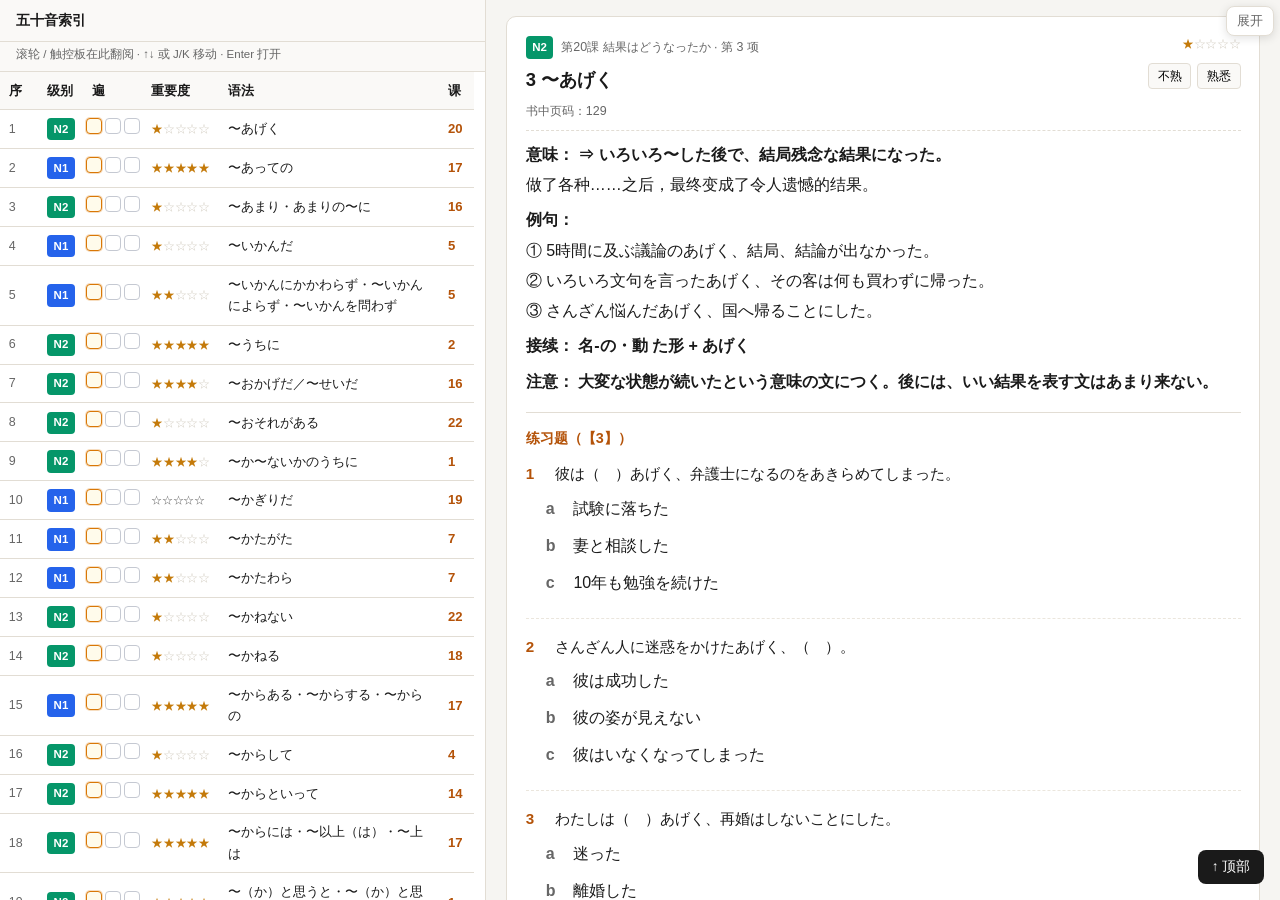
==== index.html @ f6ab20df "add sync" ====
<!DOCTYPE html>
<html lang="zh-CN">
<head>
<meta charset="utf-8">
<meta name="viewport" content="width=device-width, initial-scale=1">
<title>新完全掌握 N1/N2 语法复习</title>
<style>
:root {
  --bg: #f6f5f2; --card: #fff; --text: #1a1a1a; --muted: #666;
  --border: #e2ddd4; --n1: #2563eb; --n2: #059669; --accent: #b45309;
}
* { box-sizing: border-box; }
html, body {
  height: 100%;
  margin: 0;
  overflow: hidden;
}
body {
  display: flex;
  flex-direction: column;
  font-family: "Hiragino Sans", "Yu Gothic UI", "PingFang SC", sans-serif;
  background: var(--bg); color: var(--text); line-height: 1.65;
}
.toolbar {
  position: relative;
  flex-shrink: 0;
  z-index: 100;
  background: rgba(246,245,242,.95); backdrop-filter: blur(8px);
  border-bottom: 1px solid var(--border);
  padding: .75rem 1rem;
}
body.toolbar-collapsed .toolbar {
  padding: 0;
  border-bottom: none;
  background: transparent;
  backdrop-filter: none;
  min-height: 0;
}
body.toolbar-collapsed .toolbar-body { display: none !important; }
body.toolbar-collapsed .toolbar-toggle {
  position: fixed;
  top: max(.35rem, env(safe-area-inset-top, 0px));
  right: max(.35rem, env(safe-area-inset-right, 0px));
  z-index: 120;
  padding: .4rem .65rem;
  font-size: .8rem;
  background: var(--card);
  box-shadow: 0 2px 10px rgba(0,0,0,.12);
  border-radius: 8px;
}
body.toolbar-expanded .toolbar {
  padding: .5rem .75rem .45rem;
}
body.toolbar-expanded .toolbar-body { display: block; }
.toolbar-toggle {
  flex-shrink: 0;
  padding: .28rem .55rem;
  border: 1px solid var(--border);
  border-radius: 6px;
  background: var(--card);
  color: var(--muted);
  cursor: pointer;
  font-size: .78rem;
  line-height: 1.2;
}
body.toolbar-expanded .toolbar-toggle {
  position: absolute;
  top: .45rem;
  right: max(.6rem, env(safe-area-inset-right, 0px));
  z-index: 2;
}
body.toolbar-expanded .toolbar-body { padding-right: 3rem; }
.toolbar-toggle:hover { color: var(--text); border-color: #c5c9d2; }
.toolbar-row {
  display: flex;
  flex-wrap: wrap;
  align-items: center;
  gap: .4rem .55rem;
}
.toolbar-row + .toolbar-row {
  margin-top: .4rem;
  padding-top: .4rem;
  border-top: 1px solid var(--border);
}
.toolbar-row-head {
  justify-content: space-between;
  border-top: none !important;
  margin-top: 0 !important;
  padding-top: 0 !important;
}
.toolbar-title {
  margin: 0;
  font-size: 1rem;
  font-weight: 700;
  display: flex;
  align-items: baseline;
  gap: .5rem;
  flex-wrap: wrap;
  min-width: 0;
}
.toolbar-title .title-sub {
  font-size: .75rem;
  font-weight: 500;
  color: var(--muted);
}
.toolbar-group {
  display: inline-flex;
  flex-wrap: wrap;
  align-items: center;
  gap: .35rem;
}
.toolbar-group-label {
  font-size: .72rem;
  color: var(--muted);
  white-space: nowrap;
  margin-right: .1rem;
}
.toolbar-group-search {
  flex: 1 1 12rem;
  min-width: 10rem;
  max-width: 100%;
}
.toolbar-group-search #q {
  width: 100%;
  padding: .38rem .55rem;
  border: 1px solid var(--border);
  border-radius: 6px;
  font-size: .88rem;
}
.btn-segment {
  display: inline-flex;
  border: 1px solid var(--border);
  border-radius: 6px;
  overflow: hidden;
  background: var(--card);
}
.btn-segment .filter-btn {
  border: none;
  border-radius: 0;
  border-right: 1px solid var(--border);
  margin: 0;
  padding: .32rem .55rem;
  font-size: .8rem;
}
.btn-segment .filter-btn:last-child { border-right: none; }
.toolbar-group-review {
  margin-left: auto;
}
.btn-segment .review-filter-btn[data-review-filter="hard"].active {
  background: #dc2626;
  color: #fff;
  border-color: #b91c1c;
}
.btn-segment .review-filter-btn[data-review-filter="good"].active {
  background: #16a34a;
  color: #fff;
  border-color: #15803d;
}
.btn-segment .review-filter-btn[data-review-filter="new"].active {
  background: #78716c;
  color: #fff;
  border-color: #57534e;
}
.filter-btn {
  padding: .32rem .55rem; border: 1px solid var(--border); border-radius: 6px;
  background: var(--card); cursor: pointer; font-size: .8rem;
}
.filter-btn.active { background: var(--text); color: #fff; border-color: var(--text); }
#btn-review {
  background: var(--accent); color: #fff; border-color: var(--accent);
}
.lesson-select {
  padding: .32rem .45rem; border: 1px solid var(--border); border-radius: 6px;
  background: var(--card); font-size: .8rem; max-width: min(280px, 100%);
}
#lesson-heading {
  display: flex; align-items: center; gap: .5rem; flex-wrap: wrap;
  margin: 0 0 1rem; padding: .65rem 1rem;
  background: linear-gradient(135deg, #faf9f7 0%, #f0ede6 100%);
  border: 1px solid var(--border); border-radius: 10px;
  font-size: 1.05rem; font-weight: 700; line-height: 1.4;
}
#lesson-heading[hidden] { display: none !important; }
.layout {
  flex: 1;
  min-height: 0;
  display: grid; grid-template-columns: minmax(280px, 38%) 1fr;
  gap: 0; max-width: 1400px; width: 100%; margin: 0 auto;
}
/* 平板 / 手机：全屏 flex，布局随横竖屏切换 */
@media (max-width: 1100px), (hover: none) and (pointer: coarse) {
  html, body { height: 100%; overflow: hidden; }
  body { display: flex; flex-direction: column; }
  .toolbar-row-head { flex-direction: column; align-items: stretch; }
  .toolbar-group-review { margin-left: 0; width: 100%; }
  .sync-toolbar { align-items: flex-start; max-width: 100%; }
  .sync-toolbar-row { justify-content: flex-start; flex-wrap: wrap; }
  .sync-status { text-align: left; max-width: 100%; }
  .layout { flex: 1; min-height: 0; max-width: none; }
  .toolbar-group-search { flex: 1 1 100%; min-width: 0; }
  .toolbar-row:not(.toolbar-row-head) { align-items: stretch; }
  .toolbar-group-review { justify-content: flex-start; }
  .lesson-select { max-width: 100%; }
}
/* 竖屏：索引在上、正文在下 */
@media (max-width: 1100px) and (orientation: portrait),
       (hover: none) and (pointer: coarse) and (orientation: portrait) {
  .layout {
    display: grid;
    grid-template-columns: 1fr;
    grid-template-rows: auto 1fr;
  }
  .index-panel {
    max-height: min(42vh, 380px);
    height: auto;
    border-right: none;
    border-bottom: 1px solid var(--border);
  }
  .index-scroll { max-height: min(36vh, 320px); }
  .content-panel {
    min-height: 0;
    overflow-y: auto;
    padding: .75rem .85rem 2rem;
  }
}
/* 横屏：索引在左、正文在右 */
@media (max-width: 1100px) and (orientation: landscape),
       (hover: none) and (pointer: coarse) and (orientation: landscape) {
  .layout {
    display: grid;
    grid-template-columns: minmax(200px, 36%) 1fr;
    grid-template-rows: 1fr;
  }
  .index-panel {
    max-height: none;
    height: 100%;
    border-right: 1px solid var(--border);
    border-bottom: none;
  }
  .index-scroll {
    flex: 1;
    min-height: 0;
    max-height: none;
  }
  .content-panel {
    min-height: 0;
    height: 100%;
    overflow-y: auto;
    padding: .75rem 1rem 2rem;
  }
}
.index-panel {
  display: flex;
  flex-direction: column;
  border-right: 1px solid var(--border); background: var(--card);
  min-height: 0;
  height: 100%;
  overflow: hidden;
}
.index-panel h2 {
  flex-shrink: 0;
  margin: 0; padding: .55rem 1rem; font-size: .88rem;
  border-bottom: 1px solid var(--border); background: #faf9f7;
}
.index-panel .index-hint {
  flex-shrink: 0;
  margin: 0; padding: 0.2rem 1rem 0.45rem;
  font-size: 0.72rem; color: var(--muted);
  border-bottom: 1px solid var(--border); background: #faf9f7;
}
.index-scroll {
  flex: 1;
  min-height: 0;
  overflow-x: hidden;
  overflow-y: auto;
  overscroll-behavior: contain;
  -webkit-overflow-scrolling: touch;
  scrollbar-gutter: stable;
  overflow-anchor: none;
  outline: none;
}
#idx tbody { overflow-anchor: none; }
.index-scroll:focus-visible {
  box-shadow: inset 0 0 0 2px rgba(180, 83, 9, 0.35);
}
.index-scroll::-webkit-scrollbar { width: 11px; }
.index-scroll::-webkit-scrollbar-track { background: #f0ede6; }
.index-scroll::-webkit-scrollbar-thumb {
  background: #b8b0a4; border-radius: 6px; border: 2px solid #f0ede6;
}
.index-scroll::-webkit-scrollbar-thumb:hover { background: #9a9288; }
#idx { width: 100%; border-collapse: collapse; font-size: .82rem; }
#idx th, #idx td {
  padding: .48rem .55rem; border-bottom: 1px solid var(--border);
  text-align: left; vertical-align: middle;
}
#idx th {
  background: #faf9f7; position: sticky; top: 0; z-index: 1;
  box-shadow: 0 1px 0 var(--border);
}
#idx tbody tr { scroll-margin-block: 6px; }
.idx-num {
  width: 2rem; text-align: right; white-space: nowrap;
  color: var(--muted); font-variant-numeric: tabular-nums; font-size: .78rem;
}
.idx-lvl, .idx-lesson { white-space: nowrap; text-align: center; }
.idx-lvl { width: 2.5rem; }
.idx-lesson { width: 2.2rem; padding-left: .2rem; padding-right: .2rem; }
.idx-lesson a.go { font-weight: 600; }
.idx-pat { word-break: break-all; }
.stars-col { white-space: nowrap; }
.stars { font-size: .72rem; letter-spacing: -.02em; color: #c47a0a; }
.stars .dim { color: #d4cfc4; }
.stars.na, .stars.none { color: var(--muted); font-size: .7rem; }
.grammar-card header .importance {
  float: right; margin-left: .5rem; font-size: .85rem;
}
.grammar-card header::after {
  content: ""; display: table; clear: both;
}
tr { cursor: pointer; }
tr:hover { background: #f0ede6; }
tr.active { background: #e8f0fe; }
tr.hidden { display: none; }
.badge {
  display: inline-block; padding: .1rem .4rem; border-radius: 4px;
  font-size: .72rem; font-weight: 600; color: #fff;
}
.badge.n1 { background: var(--n1); }
.badge.n2 { background: var(--n2); }
a.go { color: var(--accent); text-decoration: none; font-weight: 500; }
a.go:hover { text-decoration: underline; }
.content-panel {
  min-height: 0;
  height: 100%;
  overflow-x: hidden;
  overflow-y: auto;
  overscroll-behavior: contain;
  -webkit-overflow-scrolling: touch;
  scroll-behavior: auto;
  padding: 1rem 1.25rem 3rem;
}
.grammar-card {
  background: var(--card); border: 1px solid var(--border); border-radius: 10px;
  padding: 1rem 1.15rem; margin-bottom: 1.25rem; scroll-margin-top: 1rem;
}
.grammar-card.is-current {
  box-shadow: 0 0 0 2px rgba(180, 83, 9, 0.4);
  border-color: #d4a574;
}
.grammar-card:target { box-shadow: none; }
.grammar-card header {
  margin-bottom: .75rem; padding-bottom: .5rem; border-bottom: 1px dashed var(--border);
}
.grammar-card h2 { margin: .35rem 0 0; font-size: 1.15rem; }
.grammar-card .lesson { font-size: .78rem; color: var(--muted); margin-left: .5rem; }
.grammar-card .book-pages {
  margin: .35rem 0 0; font-size: .78rem; color: var(--muted); clear: both;
}
.grammar-card .body p { margin: .35rem 0; line-height: 1.55; }
.grammar-card .body .field-label {
  margin: .65rem 0 .25rem; font-weight: 600; color: var(--text);
}
.grammar-card .example { margin: .25rem 0 .25rem .5rem; line-height: 1.55; }
.grammar-card .exercises {
  margin-top: 1.1rem; padding-top: .85rem; border-top: 1px solid var(--border);
}
.grammar-card .exercises h3 {
  margin: 0 0 .75rem; font-size: .9rem; color: var(--accent);
}
.grammar-card .exercise-item {
  margin-bottom: 1rem; padding-bottom: .85rem;
  border-bottom: 1px dashed #ebe6dd;
}
.grammar-card .exercise-item:last-child {
  margin-bottom: 0; padding-bottom: 0; border-bottom: none;
}
.grammar-card .exercise-q {
  margin: 0 0 .45rem; line-height: 1.6; font-size: .95rem;
}
.grammar-card .q-num {
  display: inline-block; min-width: 1.4rem; margin-right: .15rem;
  font-weight: 700; color: var(--accent);
}
.grammar-card .options {
  margin: 0; padding: 0 0 0 1.1rem; list-style: none;
}
.grammar-card .options li {
  margin: .35rem 0; padding: .2rem 0 .2rem .15rem; line-height: 1.55;
}
.grammar-card .opt {
  display: inline-block; min-width: 1.1rem; margin-right: .35rem;
  font-weight: 600; color: var(--muted);
}
.muted { color: var(--muted); }
#top-btn {
  position: fixed; right: 1rem; bottom: 1rem; padding: .5rem .85rem;
  border: none; border-radius: 8px; background: var(--text); color: #fff;
  cursor: pointer; font-size: .85rem;
}
/* Anki-style review — embedded by 语法复习/build_grammar_review_html.py */
.pass-col {
  white-space: nowrap;
  width: 3.4rem;
  text-align: center;
  vertical-align: middle;
  padding: 0.2rem 0.15rem !important;
}
.idx-pass-row {
  display: inline-flex;
  align-items: center;
  justify-content: center;
  gap: 3px;
}
.pass-chip {
  display: inline-flex;
  align-items: center;
  justify-content: center;
  width: 16px;
  height: 16px;
  border-radius: 4px;
  box-sizing: border-box;
  flex-shrink: 0;
  line-height: 1;
}
.pass-chip-icon {
  font-size: 11px;
  font-weight: 800;
  line-height: 1;
  font-family: system-ui, -apple-system, sans-serif;
}
.pass-chip.st-new {
  background: #fff;
  border: 1.5px solid #c5c9d2;
}
.pass-chip.st-new.current {
  border-color: #d97706;
  background: #fffbeb;
  box-shadow: 0 0 0 1px rgba(217, 119, 6, 0.25);
}
.pass-chip.st-good {
  background: #16a34a;
  border: 1.5px solid #15803d;
  color: #fff;
}
.pass-chip.st-good.current {
  box-shadow: 0 0 0 2px #fff, 0 0 0 3px #16a34a;
}
.pass-chip.st-hard {
  background: #dc2626;
  border: 1.5px solid #b91c1c;
  color: #fff;
}
.pass-chip.st-hard.current {
  box-shadow: 0 0 0 2px #fff, 0 0 0 3px #dc2626;
}
.pass-chip.st-good .pass-chip-icon { transform: translateY(0.5px); }
.pass-chip.st-hard .pass-chip-icon { font-size: 12px; transform: translateY(-0.5px); }
.rv-clear-card {
  font-size: 0.82rem;
  color: var(--muted);
}
.rv-clear-card:hover { color: #b45309; }
.pass-toolbar {
  display: flex;
  flex-wrap: wrap;
  align-items: center;
  gap: 0.4rem 0.5rem;
  width: 100%;
  margin: 0;
  padding: 0;
  border: none;
  font-size: 0.8rem;
}
.pass-btn {
  padding: 0.32rem 0.55rem;
  border: none;
  border-radius: 0;
  background: var(--card);
  cursor: pointer;
  font-size: 0.8rem;
  min-width: 2.4rem;
}
.btn-segment .pass-btn {
  border-right: 1px solid var(--border);
}
.btn-segment .pass-btn:last-child {
  border-right: none;
}
.pass-btn.active {
  background: var(--accent);
  color: #fff;
}
.btn-segment .pass-btn.active {
  border-color: var(--accent);
}
.pass-progress {
  display: inline-flex;
  flex-wrap: wrap;
  align-items: center;
  gap: 0.65rem;
  color: var(--muted);
  font-size: 0.78rem;
}
.pass-summary-item b,
.pass-summary-all b { color: var(--text); font-weight: 600; }
.pass-summary-item.current { color: var(--accent); font-weight: 600; }
.pass-incomplete-toggle {
  display: inline-flex;
  align-items: center;
  gap: 0.3rem;
  cursor: pointer;
  user-select: none;
  white-space: nowrap;
}
.pass-clear-btn {
  padding: 0.28rem 0.55rem;
  border: 1px solid var(--border);
  border-radius: 6px;
  background: var(--card);
  cursor: pointer;
  font-size: 0.78rem;
  color: var(--muted);
  white-space: nowrap;
}
.pass-clear-btn:hover {
  color: #b45309;
  border-color: #d6d3d1;
}
.sync-toolbar {
  display: flex;
  flex-direction: column;
  align-items: flex-end;
  gap: 0.1rem;
  flex-shrink: 0;
  max-width: min(20rem, 55vw);
  margin: 0;
  padding: 0;
  border: none;
  font-size: 0.8rem;
}
.sync-toolbar[hidden] { display: none !important; }
.sync-toolbar-row {
  display: flex;
  flex-wrap: nowrap;
  align-items: center;
  justify-content: flex-end;
  gap: 0.35rem;
}
.sync-toolbar-label { color: var(--muted); white-space: nowrap; font-size: 0.78rem; }
.sync-input {
  padding: 0.32rem 0.5rem;
  border: 1px solid var(--border);
  border-radius: 6px;
  font-size: 0.82rem;
  width: 8.5rem;
  min-width: 0;
  flex: 0 1 auto;
}
#sync-now { white-space: nowrap; padding: 0.32rem 0.55rem; font-size: 0.82rem; flex-shrink: 0; }
.sync-status {
  display: block;
  width: 100%;
  max-width: 22rem;
  color: var(--muted);
  font-size: 0.7rem;
  line-height: 1.2;
  text-align: right;
  white-space: nowrap;
  overflow: hidden;
  text-overflow: ellipsis;
}
@media (max-width: 900px) {
  .sync-toolbar {
    align-items: flex-start;
    max-width: 100%;
  }
  .sync-toolbar-row { justify-content: flex-start; }
  .sync-status { text-align: left; max-width: 100%; }
}
.sync-status.err { color: #b91c1c; }
.meta-hint {
  cursor: help;
  border-bottom: 1px dotted var(--muted);
}
.review-stats {
  font-size: 0.78rem;
  color: var(--muted);
  margin-right: 0.5rem;
}
.review-stats b { color: var(--text); font-weight: 600; }
#btn-review:hover { filter: brightness(1.05); }
.review-shuffle-toggle {
  display: inline-flex;
  align-items: center;
  gap: 0.3rem;
  font-size: 0.78rem;
  cursor: pointer;
  user-select: none;
  padding: 0.28rem 0.45rem;
  border: 1px solid var(--border);
  border-radius: 6px;
  background: var(--card);
  color: var(--muted);
}
.review-shuffle-toggle input { cursor: pointer; accent-color: var(--accent); }
.btn-segment .review-filter-btn.active {
  background: var(--text);
  color: #fff;
  border-color: var(--text);
}
.btn-segment .review-filter-btn[data-review-filter="hard"].active {
  background: #dc2626;
  color: #fff;
  border-color: #b91c1c;
}
.btn-segment .review-filter-btn[data-review-filter="good"].active {
  background: #16a34a;
  color: #fff;
  border-color: #15803d;
}
.btn-segment .review-filter-btn[data-review-filter="new"].active {
  background: #78716c;
  color: #fff;
  border-color: #57534e;
}
.toolbar-row .review-stats {
  font-size: 0.75rem;
  margin-right: 0;
}
.grammar-card .review-bar {
  float: right;
  clear: right;
  margin: 0.25rem 0 0 0.5rem;
  display: flex;
  gap: 0.35rem;
  flex-wrap: wrap;
}
.rv-btn {
  padding: 0.2rem 0.55rem;
  font-size: 0.78rem;
  border: 1px solid var(--border);
  border-radius: 4px;
  background: #faf9f7;
  cursor: pointer;
}
.rv-btn:hover { background: #efe9df; }
.rv-btn.active-hard { background: #fecaca; border-color: #dc2626; }
.rv-btn.active-good { background: #bbf7d0; border-color: #16a34a; }
#review-overlay {
  display: none;
  position: fixed;
  inset: 0;
  z-index: 200;
  background: rgba(26, 24, 20, 0.6);
  align-items: center;
  justify-content: center;
  padding: 1.25rem;
}
#review-overlay.open {
  display: flex;
  padding: max(0.35rem, env(safe-area-inset-top, 0px))
    max(0.35rem, env(safe-area-inset-right, 0px))
    max(0.35rem, env(safe-area-inset-bottom, 0px))
    max(0.35rem, env(safe-area-inset-left, 0px));
}
body.review-open .toolbar {
  display: none;
}
.review-panel {
  background: var(--card);
  border-radius: 16px;
  width: min(920px, 100%);
  height: min(96dvh, 900px);
  max-height: 96dvh;
  display: flex;
  flex-direction: column;
  box-shadow: 0 16px 48px rgba(0, 0, 0, 0.22);
  min-height: 0;
  overflow: hidden;
}
.review-top {
  display: flex;
  align-items: center;
  justify-content: space-between;
  gap: 0.75rem;
  padding: 0.5rem 0.85rem;
  border-bottom: 1px solid var(--border);
  font-size: 0.88rem;
  flex-shrink: 0;
}
.review-top-actions {
  display: flex;
  align-items: center;
  gap: 0.5rem;
  margin-left: auto;
}
.review-top-actions button {
  padding: 0.4rem 0.75rem;
  border: 1px solid var(--border);
  border-radius: 8px;
  background: var(--card);
  cursor: pointer;
  font-size: 0.85rem;
}
.review-top-actions button:hover { background: #f0ede6; }
.review-top-actions button:disabled {
  opacity: 0.45;
  cursor: not-allowed;
}
.review-top-actions button:disabled:hover { background: var(--card); }
.review-progress { color: var(--muted); white-space: nowrap; }
#review-close {
  border: none;
  background: transparent;
  font-size: 1.5rem;
  cursor: pointer;
  line-height: 1;
  color: var(--muted);
  padding: 0 0.25rem;
}
.flip-card {
  flex: 1 1 auto;
  overflow-x: hidden;
  overflow-y: auto;
  -webkit-overflow-scrolling: touch;
  padding: 1.25rem 1.5rem;
  min-height: 0;
  cursor: pointer;
}
.flip-inner {
  min-height: 0;
}
.flip-front {
  display: flex;
  flex-direction: column;
  justify-content: center;
  min-height: min(28dvh, 220px);
  padding: 0.25rem 0;
}
.flip-back {
  display: none;
  overflow: visible;
  padding: 0.15rem 0 0.5rem;
}
.flip-inner.flipped .flip-front {
  display: none;
}
.flip-inner.flipped .flip-back {
  display: block;
}
.review-front-pattern {
  font-size: clamp(1.75rem, 4.5vw, 2.5rem);
  font-weight: 700;
  margin: 0.75rem 0 1rem;
  line-height: 1.35;
  letter-spacing: 0.02em;
}
.review-meta {
  font-size: 0.95rem;
  color: var(--muted);
  margin-bottom: 0.5rem;
}
.review-hint {
  font-size: 0.85rem;
  color: var(--muted);
  margin-top: 0.75rem;
}
@media (orientation: landscape) and (max-height: 820px),
  (max-height: 520px) {
  #review-overlay.open {
    padding: 0;
    align-items: stretch;
  }
  .review-panel {
    width: 100%;
    height: 100%;
    max-height: 100dvh;
    border-radius: 0;
    box-shadow: none;
  }
  .review-top {
    padding: 0.35rem 0.55rem;
    font-size: 0.78rem;
    gap: 0.35rem;
  }
  .review-top > span:first-child {
    display: none;
  }
  .review-top-actions button {
    padding: 0.28rem 0.5rem;
    font-size: 0.75rem;
  }
  #rv-clear-card {
    display: none;
  }
  .flip-card {
    padding: 0.5rem 0.85rem 0.35rem;
  }
  .flip-front {
    min-height: 0;
    justify-content: flex-start;
  }
  .review-front-pattern {
    font-size: clamp(1.1rem, 4.5vw, 1.65rem);
    margin: 0.25rem 0 0.35rem;
  }
  .review-meta {
    font-size: 0.78rem;
    margin-bottom: 0.2rem;
  }
  .review-hint {
    display: none;
  }
  .flip-back .body p,
  .flip-back .field-label,
  .flip-back .example {
    font-size: 0.88rem;
    line-height: 1.5;
  }
  .flip-back .exercises {
    margin-top: 0.65rem;
    padding-top: 0.5rem;
  }
  .flip-back .exercise-item {
    margin-bottom: 0.65rem;
    padding-bottom: 0.5rem;
  }
  .review-actions {
    padding: 0.45rem 0.65rem max(0.45rem, env(safe-area-inset-bottom, 0px));
    gap: 0.5rem;
  }
  .review-actions button {
    padding: 0.7rem 0.5rem;
    font-size: 1rem;
    border-radius: 10px;
  }
}
@media (max-width: 1100px) and (orientation: landscape) {
  .review-panel {
    width: 100%;
    height: 100dvh;
    max-height: 100dvh;
    border-radius: 0;
  }
  #review-overlay.open {
    padding: 0;
  }
}
.flip-back .body p {
  margin: 0.5rem 0;
  font-size: 1.05rem;
  line-height: 1.65;
}
.flip-back .field-label {
  font-weight: 600;
  margin-top: 0.75rem;
  font-size: 1.05rem;
}
.flip-back .example { font-size: 1.02rem; }
.review-actions {
  display: grid;
  grid-template-columns: 1fr 1fr;
  gap: 1rem;
  padding: 1.1rem 1.5rem 1.5rem;
  border-top: 1px solid var(--border);
  flex-shrink: 0;
}
.review-actions button {
  padding: 1.1rem 1rem;
  border: none;
  border-radius: 12px;
  font-size: 1.15rem;
  cursor: pointer;
  font-weight: 700;
}
#rv-hard { background: #fecaca; color: #7f1d1d; }
#rv-good { background: #bbf7d0; color: #14532d; }
tr.rv-hidden { display: none; }

</style>
</head>
<body class="toolbar-collapsed">
<header class="toolbar">
  <button type="button" class="toolbar-toggle" id="btn-toolbar-toggle" title="展开筛选与设置" aria-expanded="false">展开</button>
  <div class="toolbar-body" id="toolbar-body">
    <div class="toolbar-row toolbar-row-head">
      <h1 class="toolbar-title" title="重要度★＝真题55%+网评45%（悬停★可见）">
        N1/N2 语法
        <span class="title-sub">238 条 · N1 97 · N2 141</span>
      </h1>
      <div class="sync-toolbar" id="sync-toolbar" hidden>
        <div class="sync-toolbar-row">
          <input type="email" id="sync-email" class="sync-input" placeholder="同步邮箱" autocomplete="email" title="电脑与平板填同一邮箱">
          <button type="button" class="filter-btn" id="sync-now">同步</button>
        </div>
        <span id="sync-status" class="sync-status" title=""></span>
      </div>
    </div>
    <div class="toolbar-row">
      <div class="toolbar-group toolbar-group-search">
        <input type="search" id="q" placeholder="搜索语法…" autocomplete="off">
      </div>
      <div class="toolbar-group">
        <span class="toolbar-group-label">级别</span>
        <div class="btn-segment" role="group" aria-label="级别筛选">
          <button type="button" class="filter-btn active" data-level="ALL">全部</button>
          <button type="button" class="filter-btn" data-level="N1">N1</button>
          <button type="button" class="filter-btn" data-level="N2">N2</button>
        </div>
        <select id="lesson-filter" class="lesson-select" title="按课次筛选">
<option value="ALL">全部课次</option>
<optgroup label="N1"><option value="N1:1">第1課 時間関係</option><option value="N1:2">第2課 範囲の始まり・限度</option><option value="N1:3">第3課 限定・非限定・付加</option><option value="N1:4">第4課 例示</option><option value="N1:5">第5課 関連・無関係</option><option value="N1:6">第6課 様子</option><option value="N1:7">第7課 付随行動</option><option value="N1:8">第8課 逆接</option><option value="N1:9">第9課 条件</option><option value="N1:10">第10課 逆接条件</option><option value="N1:11">第11課 目的・手段</option><option value="N1:12">第12課 原因・理由</option><option value="N1:13">第13課 可能・不可能・禁止</option><option value="N1:14">第14課 話題・評価の基準</option><option value="N1:15">第15課 比較対照</option><option value="N1:16">第16課 結末・最終の状態</option><option value="N1:17">第17課 強調</option><option value="N1:18">第18課 主張・断定</option><option value="N1:19">第19課 評価・感想</option><option value="N1:20">第20課 心情・強制的思い</option></optgroup>
<optgroup label="N2"><option value="N2:1">第1課 〜とき・〜直後に</option><option value="N2:2">第2課 〜している（進行中）</option><option value="N2:3">第3課 〜後で</option><option value="N2:4">第4課 範囲の始まりと終わり・その間</option><option value="N2:5">第5課 〜だけ</option><option value="N2:6">第6課 〜だけではなく・それに加えて</option><option value="N2:7">第7課 〜について・〜を相手にして</option><option value="N2:8">第8課 〜を基準にして</option><option value="N2:9">第9課 〜に関連して・〜に対応して</option><option value="N2:10">第10課 〜や〜など</option><option value="N2:11">第11課 〜に関係なく・無視して</option><option value="N2:12">第12課 強く否定する・強く否定しない</option><option value="N2:13">第13課 〜（話題）は</option><option value="N2:14">第14課 〜けれど</option><option value="N2:15">第15課 もしそうなら・たとえそうでも</option><option value="N2:16">第16課 〜だから（理由）-1</option><option value="N2:17">第17課 〜だから（理由）-2</option><option value="N2:18">第18課 〜できない・困難だ・〜できる</option><option value="N2:19">第19課 〜を見て評価すると・〜の立場で評価すると</option><option value="N2:20">第20課 結果はどうなったか</option><option value="N2:21">第21課 強く言う・軽く言う</option><option value="N2:22">第22課 〜だろうと思う</option><option value="N2:23">第23課 感想を言う・主張する</option><option value="N2:24">第24課 提案する・意志を表す</option><option value="N2:25">第25課 強くそう感じる・思いが強いられる</option><option value="N2:26">第26課 願う・感動する</option></optgroup>
        </select>
      </div>
      <div class="toolbar-group">
        <span class="toolbar-group-label">熟悉度</span>
        <div class="btn-segment" role="group" aria-label="按当前遍熟悉度筛选列表">
          <button type="button" class="filter-btn review-filter-btn active" data-review-filter="ALL">全部</button>
          <button type="button" class="filter-btn review-filter-btn" data-review-filter="new">未评</button>
          <button type="button" class="filter-btn review-filter-btn" data-review-filter="hard">不熟</button>
          <button type="button" class="filter-btn review-filter-btn" data-review-filter="good">熟悉</button>
        </div>
      </div>
      <div class="toolbar-group toolbar-group-review">
        <span id="review-stats" class="review-stats"></span>
        <label class="review-shuffle-toggle" title="卡片复习打乱顺序"><input type="checkbox" id="review-shuffle" checked> 乱序</label>
        <button type="button" class="filter-btn" id="btn-review">卡片复习</button>
        <button type="button" class="filter-btn" id="btn-review-weak">待复习</button>
      </div>
    </div>
    <div class="toolbar-row pass-toolbar">
      <span class="toolbar-group-label">遍次</span>
      <div class="btn-segment" role="group" aria-label="当前复习遍次">
        <button type="button" class="pass-btn active" data-pass="1">第1遍</button>
        <button type="button" class="pass-btn" data-pass="2">第2遍</button>
        <button type="button" class="pass-btn" data-pass="3">第3遍</button>
      </div>
      <span id="pass-progress" class="pass-progress"></span>
      <label class="pass-incomplete-toggle" title="卡片复习只出本遍未完成"><input type="checkbox" id="pass-incomplete" checked> 仅未完成</label>
      <button type="button" class="pass-clear-btn" data-clear-pass title="清除当前遍全部记录">清除本遍</button>
    </div>
  </div>
</header>
<main class="layout">
  <aside class="index-panel" id="index-panel">
    <h2 id="index-title">五十音索引</h2>
    <p class="index-hint">滚轮 / 触控板在此翻阅 · ↑↓ 或 J/K 移动 · Enter 打开</p>
    <div class="index-scroll" id="index-scroll" tabindex="0" aria-label="语法索引列表">
      <table id="idx">
        <thead><tr><th>序</th><th>级别</th><th title="三个方格=第1/2/3遍：白框未评、绿✓熟悉、红×不熟；橙框=当前遍">遍</th><th>重要度</th><th>语法</th><th>课</th></tr></thead>
        <tbody><tr data-level="N2" data-lesson="20" data-pattern="〜あげく" data-label="〜あげく" data-aid="n2-l20-g03" data-stars="1" data-review="new"><td class="idx-num">1</td><td class="idx-lvl"><span class="badge n2">N2</span></td><td class="pass-col"></td><td class="stars-col"><span class="stars s1" title="书中N2 · 综合★1（分0.13）= 本地真题★0 + 外部★1；N1真题约1题次/1套">★<span class="dim">☆☆☆☆</span></span></td><td class="idx-pat">〜あげく</td><td class="idx-lesson"><a class="go" href="#" data-aid="n2-l20-g03">20</a></td></tr><tr data-level="N1" data-lesson="17" data-pattern="〜あっての" data-label="〜あっての" data-aid="n1-l17-g05" data-stars="5" data-review="new"><td class="idx-num">2</td><td class="idx-lvl"><span class="badge n1">N1</span></td><td class="pass-col"></td><td class="stars-col"><span class="stars s5" title="书中N1 · 综合★5（分0.59）= 本地真题★4 + 外部★4；N1真题约1题次/1套">★★★★★<span class="dim"></span></span></td><td class="idx-pat">〜あっての</td><td class="idx-lesson"><a class="go" href="#" data-aid="n1-l17-g05">17</a></td></tr><tr data-level="N2" data-lesson="16" data-pattern="〜あまり・あまりの〜に" data-label="〜あまり・あまりの〜に" data-aid="n2-l16-g04" data-stars="1" data-review="new"><td class="idx-num">3</td><td class="idx-lvl"><span class="badge n2">N2</span></td><td class="pass-col"></td><td class="stars-col"><span class="stars s1" title="书中N2 · 综合★1（分0.08）= 本地真题★0 + 外部★1；N1真题约0题次/0套">★<span class="dim">☆☆☆☆</span></span></td><td class="idx-pat">〜あまり・あまりの〜に</td><td class="idx-lesson"><a class="go" href="#" data-aid="n2-l16-g04">16</a></td></tr><tr data-level="N1" data-lesson="5" data-pattern="〜いかんだ" data-label="〜いかんだ" data-aid="n1-l05-g01" data-stars="1" data-review="new"><td class="idx-num">4</td><td class="idx-lvl"><span class="badge n1">N1</span></td><td class="pass-col"></td><td class="stars-col"><span class="stars s1" title="书中N1 · 综合★1（分0.03）= 本地真题★0 + 外部★1；N1真题约0题次/0套">★<span class="dim">☆☆☆☆</span></span></td><td class="idx-pat">〜いかんだ</td><td class="idx-lesson"><a class="go" href="#" data-aid="n1-l05-g01">5</a></td></tr><tr data-level="N1" data-lesson="5" data-pattern="〜いかんにかかわらず・〜いかんによらず・〜いかんを問わず" data-label="〜いかんにかかわらず・〜いかんによらず・〜いかんを問わず" data-aid="n1-l05-g02" data-stars="2" data-review="new"><td class="idx-num">5</td><td class="idx-lvl"><span class="badge n1">N1</span></td><td class="pass-col"></td><td class="stars-col"><span class="stars s2" title="书中N1 · 综合★2（分0.21）= 本地真题★0 + 外部★3；N1真题约0题次/0套">★★<span class="dim">☆☆☆</span></span></td><td class="idx-pat">〜いかんにかかわらず・〜いかんによらず・〜いかんを問わず</td><td class="idx-lesson"><a class="go" href="#" data-aid="n1-l05-g02">5</a></td></tr><tr data-level="N2" data-lesson="2" data-pattern="〜うちに" data-label="〜うちに" data-aid="n2-l02-g02" data-stars="5" data-review="new"><td class="idx-num">6</td><td class="idx-lvl"><span class="badge n2">N2</span></td><td class="pass-col"></td><td class="stars-col"><span class="stars s5" title="书中N2 · 综合★5（分0.72）= 本地真题★5 + 外部★5；N1真题约3题次/3套">★★★★★<span class="dim"></span></span></td><td class="idx-pat">〜うちに</td><td class="idx-lesson"><a class="go" href="#" data-aid="n2-l02-g02">2</a></td></tr><tr data-level="N2" data-lesson="16" data-pattern="〜おかげだ／〜せいだ" data-label="〜おかげだ／〜せいだ" data-aid="n2-l16-g03" data-stars="4" data-review="new"><td class="idx-num">7</td><td class="idx-lvl"><span class="badge n2">N2</span></td><td class="pass-col"></td><td class="stars-col"><span class="stars s4" title="书中N2 · 综合★4（分0.34）= 本地真题★0 + 外部★5；N1真题约0题次/0套">★★★★<span class="dim">☆</span></span></td><td class="idx-pat">〜おかげだ／〜せいだ</td><td class="idx-lesson"><a class="go" href="#" data-aid="n2-l16-g03">16</a></td></tr><tr data-level="N2" data-lesson="22" data-pattern="〜おそれがある" data-label="〜おそれがある" data-aid="n2-l22-g03" data-stars="1" data-review="new"><td class="idx-num">8</td><td class="idx-lvl"><span class="badge n2">N2</span></td><td class="pass-col"></td><td class="stars-col"><span class="stars s1" title="书中N2 · 综合★1（分0.03）= 本地真题★0 + 外部★1；N1真题约0题次/0套">★<span class="dim">☆☆☆☆</span></span></td><td class="idx-pat">〜おそれがある</td><td class="idx-lesson"><a class="go" href="#" data-aid="n2-l22-g03">22</a></td></tr><tr data-level="N2" data-lesson="1" data-pattern="〜か〜ないかのうちに" data-label="〜か〜ないかのうちに" data-aid="n2-l01-g05" data-stars="4" data-review="new"><td class="idx-num">9</td><td class="idx-lvl"><span class="badge n2">N2</span></td><td class="pass-col"></td><td class="stars-col"><span class="stars s4" title="书中N2 · 综合★4（分0.29）= 本地真题★0 + 外部★5；N1真题约0题次/0套">★★★★<span class="dim">☆</span></span></td><td class="idx-pat">〜か〜ないかのうちに</td><td class="idx-lesson"><a class="go" href="#" data-aid="n2-l01-g05">1</a></td></tr><tr data-level="N1" data-lesson="19" data-pattern="〜かぎりだ" data-label="〜かぎりだ" data-aid="n1-l19-g04" data-stars="0" data-review="new"><td class="idx-num">10</td><td class="idx-lvl"><span class="badge n1">N1</span></td><td class="pass-col"></td><td class="stars-col"><span class="stars none" title="书中N1：综合评定偏低（本地真题与外部资料均未突出）">☆☆☆☆☆</span></td><td class="idx-pat">〜かぎりだ</td><td class="idx-lesson"><a class="go" href="#" data-aid="n1-l19-g04">19</a></td></tr><tr data-level="N1" data-lesson="7" data-pattern="〜かたがた" data-label="〜かたがた" data-aid="n1-l07-g02" data-stars="2" data-review="new"><td class="idx-num">11</td><td class="idx-lvl"><span class="badge n1">N1</span></td><td class="pass-col"></td><td class="stars-col"><span class="stars s2" title="书中N1 · 综合★2（分0.21）= 本地真题★0 + 外部★3；N1真题约0题次/0套">★★<span class="dim">☆☆☆</span></span></td><td class="idx-pat">〜かたがた</td><td class="idx-lesson"><a class="go" href="#" data-aid="n1-l07-g02">7</a></td></tr><tr data-level="N1" data-lesson="7" data-pattern="〜かたわら" data-label="〜かたわら" data-aid="n1-l07-g03" data-stars="2" data-review="new"><td class="idx-num">12</td><td class="idx-lvl"><span class="badge n1">N1</span></td><td class="pass-col"></td><td class="stars-col"><span class="stars s2" title="书中N1 · 综合★2（分0.21）= 本地真题★0 + 外部★3；N1真题约0题次/0套">★★<span class="dim">☆☆☆</span></span></td><td class="idx-pat">〜かたわら</td><td class="idx-lesson"><a class="go" href="#" data-aid="n1-l07-g03">7</a></td></tr><tr data-level="N2" data-lesson="22" data-pattern="〜かねない" data-label="〜かねない" data-aid="n2-l22-g02" data-stars="1" data-review="new"><td class="idx-num">13</td><td class="idx-lvl"><span class="badge n2">N2</span></td><td class="pass-col"></td><td class="stars-col"><span class="stars s1" title="书中N2 · 综合★1（分0.13）= 本地真题★0 + 外部★1；N1真题约0题次/0套">★<span class="dim">☆☆☆☆</span></span></td><td class="idx-pat">〜かねない</td><td class="idx-lesson"><a class="go" href="#" data-aid="n2-l22-g02">22</a></td></tr><tr data-level="N2" data-lesson="18" data-pattern="〜かねる" data-label="〜かねる" data-aid="n2-l18-g03" data-stars="1" data-review="new"><td class="idx-num">14</td><td class="idx-lvl"><span class="badge n2">N2</span></td><td class="pass-col"></td><td class="stars-col"><span class="stars s1" title="书中N2 · 综合★1（分0.08）= 本地真题★0 + 外部★1；N1真题约0题次/0套">★<span class="dim">☆☆☆☆</span></span></td><td class="idx-pat">〜かねる</td><td class="idx-lesson"><a class="go" href="#" data-aid="n2-l18-g03">18</a></td></tr><tr data-level="N1" data-lesson="17" data-pattern="〜からある・〜からする・〜からの" data-label="〜からある・〜からする・〜からの" data-aid="n1-l17-g06" data-stars="5" data-review="new"><td class="idx-num">15</td><td class="idx-lvl"><span class="badge n1">N1</span></td><td class="pass-col"></td><td class="stars-col"><span class="stars s5" title="书中N1 · 综合★5（分0.52）= 本地真题★3 + 外部★4；N1真题约2题次/2套">★★★★★<span class="dim"></span></span></td><td class="idx-pat">〜からある・〜からする・〜からの</td><td class="idx-lesson"><a class="go" href="#" data-aid="n1-l17-g06">17</a></td></tr><tr data-level="N2" data-lesson="4" data-pattern="〜からして" data-label="〜からして" data-aid="n2-l04-g02" data-stars="1" data-review="new"><td class="idx-num">16</td><td class="idx-lvl"><span class="badge n2">N2</span></td><td class="pass-col"></td><td class="stars-col"><span class="stars s1" title="书中N2 · 综合★1（分0.08）= 本地真题★0 + 外部★1；N1真题约1题次/1套">★<span class="dim">☆☆☆☆</span></span></td><td class="idx-pat">〜からして</td><td class="idx-lesson"><a class="go" href="#" data-aid="n2-l04-g02">4</a></td></tr><tr data-level="N2" data-lesson="14" data-pattern="〜からといって" data-label="〜からといって" data-aid="n2-l14-g06" data-stars="5" data-review="new"><td class="idx-num">17</td><td class="idx-lvl"><span class="badge n2">N2</span></td><td class="pass-col"></td><td class="stars-col"><span class="stars s5" title="书中N2 · 综合★5（分0.48）= 本地真题★2 + 外部★5；N1真题约2题次/2套">★★★★★<span class="dim"></span></span></td><td class="idx-pat">〜からといって</td><td class="idx-lesson"><a class="go" href="#" data-aid="n2-l14-g06">14</a></td></tr><tr data-level="N2" data-lesson="17" data-pattern="〜からには・〜以上（は）・〜上は" data-label="〜からには・〜以上（は）・〜上は" data-aid="n2-l17-g05" data-stars="5" data-review="new"><td class="idx-num">18</td><td class="idx-lvl"><span class="badge n2">N2</span></td><td class="pass-col"></td><td class="stars-col"><span class="stars s5" title="书中N2 · 综合★5（分0.69）= 本地真题★4 + 外部★5；N1真题约3题次/3套">★★★★★<span class="dim"></span></span></td><td class="idx-pat">〜からには・〜以上（は）・〜上は</td><td class="idx-lesson"><a class="go" href="#" data-aid="n2-l17-g05">17</a></td></tr><tr data-level="N2" data-lesson="1" data-pattern="〜（か）と思うと・〜（か）と思ったら" data-label="〜（か）と思うと・〜（か）と思ったら" data-aid="n2-l01-g04" data-stars="5" data-review="new"><td class="idx-num">19</td><td class="idx-lvl"><span class="badge n2">N2</span></td><td class="pass-col"></td><td class="stars-col"><span class="stars s5" title="书中N2 · 综合★5（分0.60）= 本地真题★5 + 外部★4；N1真题约3题次/3套">★★★★★<span class="dim"></span></span></td><td class="idx-pat">〜（か）と思うと・〜（か）と思ったら</td><td class="idx-lesson"><a class="go" href="#" data-aid="n2-l01-g04">1</a></td></tr><tr data-level="N1" data-lesson="6" data-pattern="〜きらいがある" data-label="〜きらいがある" data-aid="n1-l06-g05" data-stars="3" data-review="new"><td class="idx-num">20</td><td class="idx-lvl"><span class="badge n1">N1</span></td><td class="pass-col"></td><td class="stars-col"><span class="stars s3" title="书中N1 · 综合★3（分0.26）= 本地真题★0 + 外部★4；N1真题约0题次/0套">★★★<span class="dim">☆☆</span></span></td><td class="idx-pat">〜きらいがある</td><td class="idx-lesson"><a class="go" href="#" data-aid="n1-l06-g05">6</a></td></tr><tr data-level="N2" data-lesson="20" data-pattern="〜きり" data-label="〜きり" data-aid="n2-l20-g02" data-stars="1" data-review="new"><td class="idx-num">21</td><td class="idx-lvl"><span class="badge n2">N2</span></td><td class="pass-col"></td><td class="stars-col"><span class="stars s1" title="书中N2 · 综合★1（分0.13）= 本地真题★0 + 外部★1；N1真题约0题次/0套">★<span class="dim">☆☆☆☆</span></span></td><td class="idx-pat">〜きり</td><td class="idx-lesson"><a class="go" href="#" data-aid="n2-l20-g02">20</a></td></tr><tr data-level="N1" data-lesson="9" data-pattern="〜くらいなら" data-label="〜くらいなら" data-aid="n1-l09-g05" data-stars="3" data-review="new"><td class="idx-num">22</td><td class="idx-lvl"><span class="badge n1">N1</span></td><td class="pass-col"></td><td class="stars-col"><span class="stars s3" title="书中N1 · 综合★3（分0.26）= 本地真题★0 + 外部★4；N1真题约0题次/0套">★★★<span class="dim">☆☆</span></span></td><td class="idx-pat">〜くらいなら</td><td class="idx-lesson"><a class="go" href="#" data-aid="n1-l09-g05">9</a></td></tr><tr data-level="N2" data-lesson="8" data-pattern="〜向けだ" data-label="〜向けだ" data-aid="n2-l08-g05" data-stars="0" data-review="new"><td class="idx-num">23</td><td class="idx-lvl"><span class="badge n2">N2</span></td><td class="pass-col"></td><td class="stars-col"><span class="stars none" title="书中N2：综合评定偏低（本地真题与外部资料均未突出）">☆☆☆☆☆</span></td><td class="idx-pat">〜向けだ</td><td class="idx-lesson"><a class="go" href="#" data-aid="n2-l08-g05">8</a></td></tr><tr data-level="N2" data-lesson="17" data-pattern="〜ことだし" data-label="〜ことだし" data-aid="n2-l17-g01" data-stars="3" data-review="new"><td class="idx-num">24</td><td class="idx-lvl"><span class="badge n2">N2</span></td><td class="pass-col"></td><td class="stars-col"><span class="stars s3" title="书中N2 · 综合★3（分0.26）= 本地真题★0 + 外部★4；N1真题约0题次/0套">★★★<span class="dim">☆☆</span></span></td><td class="idx-pat">〜ことだし</td><td class="idx-lesson"><a class="go" href="#" data-aid="n2-l17-g01">17</a></td></tr><tr data-level="N2" data-lesson="26" data-pattern="〜ことだろう・〜ことか" data-label="〜ことだろう・〜ことか" data-aid="n2-l26-g06" data-stars="4" data-review="new"><td class="idx-num">25</td><td class="idx-lvl"><span class="badge n2">N2</span></td><td class="pass-col"></td><td class="stars-col"><span class="stars s4" title="书中N2 · 综合★4（分0.47）= 本地真题★4 + 外部★2；N1真题约1题次/1套">★★★★<span class="dim">☆</span></span></td><td class="idx-pat">〜ことだろう・〜ことか</td><td class="idx-lesson"><a class="go" href="#" data-aid="n2-l26-g06">26</a></td></tr><tr data-level="N2" data-lesson="26" data-pattern="〜ことだ（→24課-2）" data-label="〜ことだ（→24課-2）" data-aid="n2-l26-g05" data-stars="4" data-review="new"><td class="idx-num">26</td><td class="idx-lvl"><span class="badge n2">N2</span></td><td class="pass-col"></td><td class="stars-col"><span class="stars s4" title="书中N2 · 综合★4（分0.28）= 本地真题★3 + 外部★1；N1真题约3题次/3套">★★★★<span class="dim">☆</span></span></td><td class="idx-pat">〜ことだ（→24課-2）</td><td class="idx-lesson"><a class="go" href="#" data-aid="n2-l26-g05">26</a></td></tr><tr data-level="N2" data-lesson="24" data-pattern="〜ことだ（→26課-5）" data-label="〜ことだ（→26課-5）" data-aid="n2-l24-g02" data-stars="4" data-review="new"><td class="idx-num">27</td><td class="idx-lvl"><span class="badge n2">N2</span></td><td class="pass-col"></td><td class="stars-col"><span class="stars s4" title="书中N2 · 综合★4（分0.28）= 本地真题★3 + 外部★1；N1真题约3题次/3套">★★★★<span class="dim">☆</span></span></td><td class="idx-pat">〜ことだ（→26課-5）</td><td class="idx-lesson"><a class="go" href="#" data-aid="n2-l24-g02">24</a></td></tr><tr data-level="N2" data-lesson="24" data-pattern="〜ことはない" data-label="〜ことはない" data-aid="n2-l24-g04" data-stars="5" data-review="new"><td class="idx-num">28</td><td class="idx-lvl"><span class="badge n2">N2</span></td><td class="pass-col"></td><td class="stars-col"><span class="stars s5" title="书中N2 · 综合★5（分0.75）= 本地真题★5 + 外部★5；N1真题约6题次/5套">★★★★★<span class="dim"></span></span></td><td class="idx-pat">〜ことはない</td><td class="idx-lesson"><a class="go" href="#" data-aid="n2-l24-g04">24</a></td></tr><tr data-level="N2" data-lesson="3" data-pattern="〜以来・〜このかた" data-label="〜以来・〜このかた" data-aid="n2-l03-g04" data-stars="0" data-review="new"><td class="idx-num">29</td><td class="idx-lvl"><span class="badge n2">N2</span></td><td class="pass-col"></td><td class="stars-col"><span class="stars none" title="书中N2：综合评定偏低（本地真题与外部资料均未突出）">☆☆☆☆☆</span></td><td class="idx-pat">〜以来・〜このかた</td><td class="idx-lesson"><a class="go" href="#" data-aid="n2-l03-g04">3</a></td></tr><tr data-level="N2" data-lesson="21" data-pattern="〜さえ" data-label="〜さえ" data-aid="n2-l21-g05" data-stars="4" data-review="new"><td class="idx-num">30</td><td class="idx-lvl"><span class="badge n2">N2</span></td><td class="pass-col"></td><td class="stars-col"><span class="stars s4" title="书中N2 · 综合★4（分0.37）= 本地真题★0 + 外部★5；N1真题约0题次/0套">★★★★<span class="dim">☆</span></span></td><td class="idx-pat">〜さえ</td><td class="idx-lesson"><a class="go" href="#" data-aid="n2-l21-g05">21</a></td></tr><tr data-level="N2" data-lesson="23" data-pattern="〜しかない・〜よりほかない" data-label="〜しかない・〜よりほかない" data-aid="n2-l23-g06" data-stars="4" data-review="new"><td class="idx-num">31</td><td class="idx-lvl"><span class="badge n2">N2</span></td><td class="pass-col"></td><td class="stars-col"><span class="stars s4" title="书中N2 · 综合★4（分0.31）= 本地真题★2 + 外部★2；N1真题约3题次/3套">★★★★<span class="dim">☆</span></span></td><td class="idx-pat">〜しかない・〜よりほかない</td><td class="idx-lesson"><a class="go" href="#" data-aid="n2-l23-g06">23</a></td></tr><tr data-level="N1" data-lesson="17" data-pattern="〜すら" data-label="〜すら" data-aid="n1-l17-g02" data-stars="4" data-review="new"><td class="idx-num">32</td><td class="idx-lvl"><span class="badge n1">N1</span></td><td class="pass-col"></td><td class="stars-col"><span class="stars s4" title="书中N1 · 综合★4（分0.36）= 本地真题★2 + 外部★4；N1真题约3题次/3套">★★★★<span class="dim">☆</span></span></td><td class="idx-pat">〜すら</td><td class="idx-lesson"><a class="go" href="#" data-aid="n1-l17-g02">17</a></td></tr><tr data-level="N1" data-lesson="1" data-pattern="〜そばから" data-label="〜そばから" data-aid="n1-l01-g04" data-stars="3" data-review="new"><td class="idx-num">33</td><td class="idx-lvl"><span class="badge n1">N1</span></td><td class="pass-col"></td><td class="stars-col"><span class="stars s3" title="书中N1 · 综合★3（分0.24）= 本地真题★0 + 外部★4；N1真题约0题次/0套">★★★<span class="dim">☆☆</span></span></td><td class="idx-pat">〜そばから</td><td class="idx-lesson"><a class="go" href="#" data-aid="n1-l01-g04">1</a></td></tr><tr data-level="N2" data-lesson="26" data-pattern="〜たいものだ・〜てほしいものだ" data-label="〜たいものだ・〜てほしいものだ" data-aid="n2-l26-g01" data-stars="1" data-review="new"><td class="idx-num">34</td><td class="idx-lvl"><span class="badge n2">N2</span></td><td class="pass-col"></td><td class="stars-col"><span class="stars s1" title="书中N2 · 综合★1（分0.08）= 本地真题★0 + 外部★1；N1真题约0题次/0套">★<span class="dim">☆☆☆☆</span></span></td><td class="idx-pat">〜たいものだ・〜てほしいものだ</td><td class="idx-lesson"><a class="go" href="#" data-aid="n2-l26-g01">26</a></td></tr><tr data-level="N2" data-lesson="20" data-pattern="〜たところ" data-label="〜たところ" data-aid="n2-l20-g01" data-stars="5" data-review="new"><td class="idx-num">35</td><td class="idx-lvl"><span class="badge n2">N2</span></td><td class="pass-col"></td><td class="stars-col"><span class="stars s5" title="书中N2 · 综合★5（分0.65）= 本地真题★5 + 外部★2；N1真题约5题次/5套">★★★★★<span class="dim"></span></span></td><td class="idx-pat">〜たところ</td><td class="idx-lesson"><a class="go" href="#" data-aid="n2-l20-g01">20</a></td></tr><tr data-level="N1" data-lesson="10" data-pattern="〜たところで" data-label="〜たところで" data-aid="n1-l10-g04" data-stars="4" data-review="new"><td class="idx-num">36</td><td class="idx-lvl"><span class="badge n1">N1</span></td><td class="pass-col"></td><td class="stars-col"><span class="stars s4" title="书中N1 · 综合★4（分0.40）= 本地真题★0 + 外部★5；N1真题约0题次/0套">★★★★<span class="dim">☆</span></span></td><td class="idx-pat">〜たところで</td><td class="idx-lesson"><a class="go" href="#" data-aid="n1-l10-g04">10</a></td></tr><tr data-level="N2" data-lesson="1" data-pattern="〜たとたん（に）" data-label="〜たとたん（に）" data-aid="n2-l01-g03" data-stars="5" data-review="new"><td class="idx-num">37</td><td class="idx-lvl"><span class="badge n2">N2</span></td><td class="pass-col"></td><td class="stars-col"><span class="stars s5" title="书中N2 · 综合★5（分0.56）= 本地真题★4 + 外部★4；N1真题约2题次/2套">★★★★★<span class="dim"></span></span></td><td class="idx-pat">〜たとたん（に）</td><td class="idx-lesson"><a class="go" href="#" data-aid="n2-l01-g03">1</a></td></tr><tr data-level="N1" data-lesson="9" data-pattern="〜たら最後・〜たが最後" data-label="〜たら最後・〜たが最後" data-aid="n1-l09-g02" data-stars="3" data-review="new"><td class="idx-num">38</td><td class="idx-lvl"><span class="badge n1">N1</span></td><td class="pass-col"></td><td class="stars-col"><span class="stars s3" title="书中N1 · 综合★3（分0.26）= 本地真题★0 + 外部★4；N1真题约0题次/0套">★★★<span class="dim">☆☆</span></span></td><td class="idx-pat">〜たら最後・〜たが最後</td><td class="idx-lesson"><a class="go" href="#" data-aid="n1-l09-g02">9</a></td></tr><tr data-level="N1" data-lesson="17" data-pattern="〜たりとも…ない" data-label="〜たりとも…ない" data-aid="n1-l17-g01" data-stars="3" data-review="new"><td class="idx-num">39</td><td class="idx-lvl"><span class="badge n1">N1</span></td><td class="pass-col"></td><td class="stars-col"><span class="stars s3" title="书中N1 · 综合★3（分0.26）= 本地真题★0 + 外部★4；N1真题约0题次/0套">★★★<span class="dim">☆☆</span></span></td><td class="idx-pat">〜たりとも…ない</td><td class="idx-lesson"><a class="go" href="#" data-aid="n1-l17-g01">17</a></td></tr><tr data-level="N1" data-lesson="14" data-pattern="〜たるもの（は）" data-label="〜たるもの（は）" data-aid="n1-l14-g04" data-stars="3" data-review="new"><td class="idx-num">40</td><td class="idx-lvl"><span class="badge n1">N1</span></td><td class="pass-col"></td><td class="stars-col"><span class="stars s3" title="书中N1 · 综合★3（分0.26）= 本地真题★0 + 外部★4；N1真题约0题次/0套">★★★<span class="dim">☆☆</span></span></td><td class="idx-pat">〜たるもの（は）</td><td class="idx-lesson"><a class="go" href="#" data-aid="n1-l14-g04">14</a></td></tr><tr data-level="N2" data-lesson="2" data-pattern="〜つつ" data-label="〜つつ" data-aid="n2-l02-g06" data-stars="2" data-review="new"><td class="idx-num">41</td><td class="idx-lvl"><span class="badge n2">N2</span></td><td class="pass-col"></td><td class="stars-col"><span class="stars s2" title="书中N2 · 综合★2（分0.19）= 本地真题★0 + 外部★2；N1真题约0题次/0套">★★<span class="dim">☆☆☆</span></span></td><td class="idx-pat">〜つつ</td><td class="idx-lesson"><a class="go" href="#" data-aid="n2-l02-g06">2</a></td></tr><tr data-level="N2" data-lesson="2" data-pattern="〜つつある" data-label="〜つつある" data-aid="n2-l02-g05" data-stars="4" data-review="new"><td class="idx-num">42</td><td class="idx-lvl"><span class="badge n2">N2</span></td><td class="pass-col"></td><td class="stars-col"><span class="stars s4" title="书中N2 · 综合★4（分0.27）= 本地真题★2 + 外部★2；N1真题约2题次/2套">★★★★<span class="dim">☆</span></span></td><td class="idx-pat">〜つつある</td><td class="idx-lesson"><a class="go" href="#" data-aid="n2-l02-g05">2</a></td></tr><tr data-level="N2" data-lesson="14" data-pattern="〜つつ（も）" data-label="〜つつ（も）" data-aid="n2-l14-g04" data-stars="2" data-review="new"><td class="idx-num">43</td><td class="idx-lvl"><span class="badge n2">N2</span></td><td class="pass-col"></td><td class="stars-col"><span class="stars s2" title="书中N2 · 综合★2（分0.19）= 本地真题★0 + 外部★2；N1真题约0题次/0套">★★<span class="dim">☆☆☆</span></span></td><td class="idx-pat">〜つつ（も）</td><td class="idx-lesson"><a class="go" href="#" data-aid="n2-l14-g04">14</a></td></tr><tr data-level="N2" data-lesson="3" data-pattern="〜てからでないと・〜てからでなければ" data-label="〜てからでないと・〜てからでなければ" data-aid="n2-l03-g05" data-stars="1" data-review="new"><td class="idx-num">44</td><td class="idx-lvl"><span class="badge n2">N2</span></td><td class="pass-col"></td><td class="stars-col"><span class="stars s1" title="书中N2 · 综合★1（分0.08）= 本地真题★0 + 外部★1；N1真题约1题次/1套">★<span class="dim">☆☆☆☆</span></span></td><td class="idx-pat">〜てからでないと・〜てからでなければ</td><td class="idx-lesson"><a class="go" href="#" data-aid="n2-l03-g05">3</a></td></tr><tr data-level="N1" data-lesson="1" data-pattern="〜てからというもの（は）" data-label="〜てからというもの（は）" data-aid="n1-l01-g05" data-stars="3" data-review="new"><td class="idx-num">45</td><td class="idx-lvl"><span class="badge n1">N1</span></td><td class="pass-col"></td><td class="stars-col"><span class="stars s3" title="书中N1 · 综合★3（分0.26）= 本地真题★0 + 外部★4；N1真题约1题次/1套">★★★<span class="dim">☆☆</span></span></td><td class="idx-pat">〜てからというもの（は）</td><td class="idx-lesson"><a class="go" href="#" data-aid="n1-l01-g05">1</a></td></tr><tr data-level="N2" data-lesson="25" data-pattern="〜てしかたがない・〜てしょうがない・〜てたまらない" data-label="〜てしかたがない・〜てしょうがない・〜てたまらない" data-aid="n2-l25-g01" data-stars="3" data-review="new"><td class="idx-num">46</td><td class="idx-lvl"><span class="badge n2">N2</span></td><td class="pass-col"></td><td class="stars-col"><span class="stars s3" title="书中N2 · 综合★3（分0.26）= 本地真题★0 + 外部★4；N1真题约1题次/1套">★★★<span class="dim">☆☆</span></span></td><td class="idx-pat">〜てしかたがない・〜てしょうがない・〜てたまらない</td><td class="idx-lesson"><a class="go" href="#" data-aid="n2-l25-g01">25</a></td></tr><tr data-level="N2" data-lesson="21" data-pattern="〜てでも" data-label="〜てでも" data-aid="n2-l21-g06" data-stars="1" data-review="new"><td class="idx-num">47</td><td class="idx-lvl"><span class="badge n2">N2</span></td><td class="pass-col"></td><td class="stars-col"><span class="stars s1" title="书中N2 · 综合★1（分0.03）= 本地真题★0 + 外部★1；N1真题约0题次/0套">★<span class="dim">☆☆☆☆</span></span></td><td class="idx-pat">〜てでも</td><td class="idx-lesson"><a class="go" href="#" data-aid="n2-l21-g06">21</a></td></tr><tr data-level="N2" data-lesson="25" data-pattern="〜てならない" data-label="〜てならない" data-aid="n2-l25-g02" data-stars="1" data-review="new"><td class="idx-num">48</td><td class="idx-lvl"><span class="badge n2">N2</span></td><td class="pass-col"></td><td class="stars-col"><span class="stars s1" title="书中N2 · 综合★1（分0.05）= 本地真题★0 + 外部★1；N1真题约1题次/1套">★<span class="dim">☆☆☆☆</span></span></td><td class="idx-pat">〜てならない</td><td class="idx-lesson"><a class="go" href="#" data-aid="n2-l25-g02">25</a></td></tr><tr data-level="N2" data-lesson="3" data-pattern="〜てはじめて" data-label="〜てはじめて" data-aid="n2-l03-g01" data-stars="2" data-review="new"><td class="idx-num">49</td><td class="idx-lvl"><span class="badge n2">N2</span></td><td class="pass-col"></td><td class="stars-col"><span class="stars s2" title="书中N2 · 综合★2（分0.21）= 本地真题★0 + 外部★3；N1真题约0题次/0套">★★<span class="dim">☆☆☆</span></span></td><td class="idx-pat">〜てはじめて</td><td class="idx-lesson"><a class="go" href="#" data-aid="n2-l03-g01">3</a></td></tr><tr data-level="N1" data-lesson="20" data-pattern="〜てやまない" data-label="〜てやまない" data-aid="n1-l20-g01" data-stars="4" data-review="new"><td class="idx-num">50</td><td class="idx-lvl"><span class="badge n1">N1</span></td><td class="pass-col"></td><td class="stars-col"><span class="stars s4" title="书中N1 · 综合★4（分0.29）= 本地真题★0 + 外部★5；N1真题约0题次/0套">★★★★<span class="dim">☆</span></span></td><td class="idx-pat">〜てやまない</td><td class="idx-lesson"><a class="go" href="#" data-aid="n1-l20-g01">20</a></td></tr><tr data-level="N1" data-lesson="13" data-pattern="〜て（は）いられない" data-label="〜て（は）いられない" data-aid="n1-l13-g03" data-stars="1" data-review="new"><td class="idx-num">51</td><td class="idx-lvl"><span class="badge n1">N1</span></td><td class="pass-col"></td><td class="stars-col"><span class="stars s1" title="书中N1 · 综合★1（分0.03）= 本地真题★0 + 外部★1；N1真题约0题次/0套">★<span class="dim">☆☆☆☆</span></span></td><td class="idx-pat">〜て（は）いられない</td><td class="idx-lesson"><a class="go" href="#" data-aid="n1-l13-g03">13</a></td></tr><tr data-level="N1" data-lesson="12" data-pattern="〜とあって" data-label="〜とあって" data-aid="n1-l12-g02" data-stars="4" data-review="new"><td class="idx-num">52</td><td class="idx-lvl"><span class="badge n1">N1</span></td><td class="pass-col"></td><td class="stars-col"><span class="stars s4" title="书中N1 · 综合★4（分0.39）= 本地真题★3 + 外部★4；N1真题约4题次/4套">★★★★<span class="dim">☆</span></span></td><td class="idx-pat">〜とあって</td><td class="idx-lesson"><a class="go" href="#" data-aid="n1-l12-g02">12</a></td></tr><tr data-level="N1" data-lesson="9" data-pattern="〜とあれば" data-label="〜とあれば" data-aid="n1-l09-g01" data-stars="2" data-review="new"><td class="idx-num">53</td><td class="idx-lvl"><span class="badge n1">N1</span></td><td class="pass-col"></td><td class="stars-col"><span class="stars s2" title="书中N1 · 综合★2（分0.21）= 本地真题★0 + 外部★3；N1真题约0题次/0套">★★<span class="dim">☆☆☆</span></span></td><td class="idx-pat">〜とあれば</td><td class="idx-lesson"><a class="go" href="#" data-aid="n1-l09-g01">9</a></td></tr><tr data-level="N1" data-lesson="4" data-pattern="〜といい…といい" data-label="〜といい…といい" data-aid="n1-l04-g03" data-stars="4" data-review="new"><td class="idx-num">54</td><td class="idx-lvl"><span class="badge n1">N1</span></td><td class="pass-col"></td><td class="stars-col"><span class="stars s4" title="书中N1 · 综合★4（分0.35）= 本地真题★2 + 外部★4；N1真题约2题次/2套">★★★★<span class="dim">☆</span></span></td><td class="idx-pat">〜といい…といい</td><td class="idx-lesson"><a class="go" href="#" data-aid="n1-l04-g03">4</a></td></tr><tr data-level="N2" data-lesson="10" data-pattern="〜というか〜というか" data-label="〜というか〜というか" data-aid="n2-l10-g02" data-stars="2" data-review="new"><td class="idx-num">55</td><td class="idx-lvl"><span class="badge n2">N2</span></td><td class="pass-col"></td><td class="stars-col"><span class="stars s2" title="书中N2 · 综合★2（分0.19）= 本地真题★0 + 外部★2；N1真题约0题次/0套">★★<span class="dim">☆☆☆</span></span></td><td class="idx-pat">〜というか〜というか</td><td class="idx-lesson"><a class="go" href="#" data-aid="n2-l10-g02">10</a></td></tr><tr data-level="N2" data-lesson="13" data-pattern="〜というと・〜といえば・〜といったら" data-label="〜というと・〜といえば・〜といったら" data-aid="n2-l13-g03" data-stars="5" data-review="new"><td class="idx-num">56</td><td class="idx-lvl"><span class="badge n2">N2</span></td><td class="pass-col"></td><td class="stars-col"><span class="stars s5" title="书中N2 · 综合★5（分0.67）= 本地真题★5 + 外部★2；N1真题约9题次/9套">★★★★★<span class="dim"></span></span></td><td class="idx-pat">〜というと・〜といえば・〜といったら</td><td class="idx-lesson"><a class="go" href="#" data-aid="n2-l13-g03">13</a></td></tr><tr data-level="N2" data-lesson="23" data-pattern="〜というものだ" data-label="〜というものだ" data-aid="n2-l23-g02" data-stars="3" data-review="new"><td class="idx-num">57</td><td class="idx-lvl"><span class="badge n2">N2</span></td><td class="pass-col"></td><td class="stars-col"><span class="stars s3" title="书中N2 · 综合★3（分0.24）= 本地真题★0 + 外部★4；N1真题约0题次/0套">★★★<span class="dim">☆☆</span></span></td><td class="idx-pat">〜というものだ</td><td class="idx-lesson"><a class="go" href="#" data-aid="n2-l23-g02">23</a></td></tr><tr data-level="N2" data-lesson="12" data-pattern="〜というものではない・〜というものでもない" data-label="〜というものではない・〜というものでもない" data-aid="n2-l12-g05" data-stars="3" data-review="new"><td class="idx-num">58</td><td class="idx-lvl"><span class="badge n2">N2</span></td><td class="pass-col"></td><td class="stars-col"><span class="stars s3" title="书中N2 · 综合★3（分0.24）= 本地真题★0 + 外部★4；N1真题约0题次/0套">★★★<span class="dim">☆☆</span></span></td><td class="idx-pat">〜というものではない・〜というものでもない</td><td class="idx-lesson"><a class="go" href="#" data-aid="n2-l12-g05">12</a></td></tr><tr data-level="N1" data-lesson="8" data-pattern="〜といえども" data-label="〜といえども" data-aid="n1-l08-g04" data-stars="2" data-review="new"><td class="idx-num">59</td><td class="idx-lvl"><span class="badge n1">N1</span></td><td class="pass-col"></td><td class="stars-col"><span class="stars s2" title="书中N1 · 综合★2（分0.21）= 本地真题★0 + 外部★3；N1真题约0题次/0套">★★<span class="dim">☆☆☆</span></span></td><td class="idx-pat">〜といえども</td><td class="idx-lesson"><a class="go" href="#" data-aid="n1-l08-g04">8</a></td></tr><tr data-level="N2" data-lesson="13" data-pattern="〜といえば" data-label="〜といえば" data-aid="n2-l13-g02" data-stars="1" data-review="new"><td class="idx-num">60</td><td class="idx-lvl"><span class="badge n2">N2</span></td><td class="pass-col"></td><td class="stars-col"><span class="stars s1" title="书中N2 · 综合★1（分0.08）= 本地真题★1 + 外部★0；N1真题约3题次/3套">★<span class="dim">☆☆☆☆</span></span></td><td class="idx-pat">〜といえば</td><td class="idx-lesson"><a class="go" href="#" data-aid="n2-l13-g02">13</a></td></tr><tr data-level="N2" data-lesson="10" data-pattern="〜といった" data-label="〜といった" data-aid="n2-l10-g04" data-stars="1" data-review="new"><td class="idx-num">61</td><td class="idx-lvl"><span class="badge n2">N2</span></td><td class="pass-col"></td><td class="stars-col"><span class="stars s1" title="书中N2 · 综合★1（分0.10）= 本地真题★2 + 外部★0；N1真题约3题次/3套">★<span class="dim">☆☆☆☆</span></span></td><td class="idx-pat">〜といった</td><td class="idx-lesson"><a class="go" href="#" data-aid="n2-l10-g04">10</a></td></tr><tr data-level="N1" data-lesson="2" data-pattern="〜といったところだ" data-label="〜といったところだ" data-aid="n1-l02-g05" data-stars="3" data-review="new"><td class="idx-num">62</td><td class="idx-lvl"><span class="badge n1">N1</span></td><td class="pass-col"></td><td class="stars-col"><span class="stars s3" title="书中N1 · 综合★3（分0.26）= 本地真题★0 + 外部★4；N1真题约1题次/1套">★★★<span class="dim">☆☆</span></span></td><td class="idx-pat">〜といったところだ</td><td class="idx-lesson"><a class="go" href="#" data-aid="n1-l02-g05">2</a></td></tr><tr data-level="N2" data-lesson="13" data-pattern="〜といったら" data-label="〜といったら" data-aid="n2-l13-g05" data-stars="2" data-review="new"><td class="idx-num">63</td><td class="idx-lvl"><span class="badge n2">N2</span></td><td class="pass-col"></td><td class="stars-col"><span class="stars s2" title="书中N2 · 综合★2（分0.19）= 本地真题★0 + 外部★2；N1真题约1题次/1套">★★<span class="dim">☆☆☆</span></span></td><td class="idx-pat">〜といったら</td><td class="idx-lesson"><a class="go" href="#" data-aid="n2-l13-g05">13</a></td></tr><tr data-level="N1" data-lesson="19" data-pattern="〜といったらない" data-label="〜といったらない" data-aid="n1-l19-g03" data-stars="2" data-review="new"><td class="idx-num">64</td><td class="idx-lvl"><span class="badge n1">N1</span></td><td class="pass-col"></td><td class="stars-col"><span class="stars s2" title="书中N1 · 综合★2（分0.21）= 本地真题★0 + 外部★3；N1真题约1题次/1套">★★<span class="dim">☆☆☆</span></span></td><td class="idx-pat">〜といったらない</td><td class="idx-lesson"><a class="go" href="#" data-aid="n1-l19-g03">19</a></td></tr><tr data-level="N2" data-lesson="14" data-pattern="〜といっても" data-label="〜といっても" data-aid="n2-l14-g05" data-stars="4" data-review="new"><td class="idx-num">65</td><td class="idx-lvl"><span class="badge n2">N2</span></td><td class="pass-col"></td><td class="stars-col"><span class="stars s4" title="书中N2 · 综合★4（分0.27）= 本地真题★2 + 外部★2；N1真题约3题次/3套">★★★★<span class="dim">☆</span></span></td><td class="idx-pat">〜といっても</td><td class="idx-lesson"><a class="go" href="#" data-aid="n2-l14-g05">14</a></td></tr><tr data-level="N1" data-lesson="4" data-pattern="〜といわず…といわず" data-label="〜といわず…といわず" data-aid="n1-l04-g04" data-stars="3" data-review="new"><td class="idx-num">66</td><td class="idx-lvl"><span class="badge n1">N1</span></td><td class="pass-col"></td><td class="stars-col"><span class="stars s3" title="书中N1 · 综合★3（分0.26）= 本地真题★0 + 外部★4；N1真题约0题次/0套">★★★<span class="dim">☆☆</span></span></td><td class="idx-pat">〜といわず…といわず</td><td class="idx-lesson"><a class="go" href="#" data-aid="n1-l04-g04">4</a></td></tr><tr data-level="N1" data-lesson="14" data-pattern="〜ときたら" data-label="〜ときたら" data-aid="n1-l14-g01" data-stars="3" data-review="new"><td class="idx-num">67</td><td class="idx-lvl"><span class="badge n1">N1</span></td><td class="pass-col"></td><td class="stars-col"><span class="stars s3" title="书中N1 · 综合★3（分0.26）= 本地真题★0 + 外部★4；N1真题约0题次/0套">★★★<span class="dim">☆☆</span></span></td><td class="idx-pat">〜ときたら</td><td class="idx-lesson"><a class="go" href="#" data-aid="n1-l14-g01">14</a></td></tr><tr data-level="N2" data-lesson="20" data-pattern="〜ところだった" data-label="〜ところだった" data-aid="n2-l20-g05" data-stars="0" data-review="new"><td class="idx-num">68</td><td class="idx-lvl"><span class="badge n2">N2</span></td><td class="pass-col"></td><td class="stars-col"><span class="stars none" title="书中N2：综合评定偏低（本地真题与外部资料均未突出）">☆☆☆☆☆</span></td><td class="idx-pat">〜ところだった</td><td class="idx-lesson"><a class="go" href="#" data-aid="n2-l20-g05">20</a></td></tr><tr data-level="N1" data-lesson="8" data-pattern="〜ところを" data-label="〜ところを" data-aid="n1-l08-g01" data-stars="4" data-review="new"><td class="idx-num">69</td><td class="idx-lvl"><span class="badge n1">N1</span></td><td class="pass-col"></td><td class="stars-col"><span class="stars s4" title="书中N1 · 综合★4（分0.47）= 本地真题★4 + 外部★1；N1真题约3题次/3套">★★★★<span class="dim">☆</span></span></td><td class="idx-pat">〜ところを</td><td class="idx-lesson"><a class="go" href="#" data-aid="n1-l08-g01">8</a></td></tr><tr data-level="N2" data-lesson="15" data-pattern="〜としたら・〜とすれば・〜とすると・〜となったら・〜となれば・〜となると" data-label="〜としたら・〜とすれば・〜とすると・〜となったら・〜となれば・〜となると" data-aid="n2-l15-g01" data-stars="5" data-review="new"><td class="idx-num">70</td><td class="idx-lvl"><span class="badge n2">N2</span></td><td class="pass-col"></td><td class="stars-col"><span class="stars s5" title="书中N2 · 综合★5（分0.57）= 本地真题★3 + 外部★5；N1真题约9题次/9套">★★★★★<span class="dim"></span></span></td><td class="idx-pat">〜としたら・〜とすれば・〜とすると・〜となったら・〜となれば・〜となると</td><td class="idx-lesson"><a class="go" href="#" data-aid="n2-l15-g01">15</a></td></tr><tr data-level="N2" data-lesson="19" data-pattern="〜として" data-label="〜として" data-aid="n2-l19-g04" data-stars="4" data-review="new"><td class="idx-num">71</td><td class="idx-lvl"><span class="badge n2">N2</span></td><td class="pass-col"></td><td class="stars-col"><span class="stars s4" title="书中N2 · 综合★4（分0.32）= 本地真题★0 + 外部★5；N1真题约0题次/0套">★★★★<span class="dim">☆</span></span></td><td class="idx-pat">〜として</td><td class="idx-lesson"><a class="go" href="#" data-aid="n2-l19-g04">19</a></td></tr><tr data-level="N2" data-lesson="21" data-pattern="〜として〜ない" data-label="〜として〜ない" data-aid="n2-l21-g04" data-stars="4" data-review="new"><td class="idx-num">72</td><td class="idx-lvl"><span class="badge n2">N2</span></td><td class="pass-col"></td><td class="stars-col"><span class="stars s4" title="书中N2 · 综合★4（分0.29）= 本地真题★0 + 外部★5；N1真题约0题次/0套">★★★★<span class="dim">☆</span></span></td><td class="idx-pat">〜として〜ない</td><td class="idx-lesson"><a class="go" href="#" data-aid="n2-l21-g04">21</a></td></tr><tr data-level="N2" data-lesson="15" data-pattern="〜としても・〜にしても・〜にしろ・〜にせよ" data-label="〜としても・〜にしても・〜にしろ・〜にせよ" data-aid="n2-l15-g06" data-stars="5" data-review="new"><td class="idx-num">73</td><td class="idx-lvl"><span class="badge n2">N2</span></td><td class="pass-col"></td><td class="stars-col"><span class="stars s5" title="书中N2 · 综合★5（分0.70）= 本地真题★5 + 外部★5；N1真题约9题次/9套">★★★★★<span class="dim"></span></span></td><td class="idx-pat">〜としても・〜にしても・〜にしろ・〜にせよ</td><td class="idx-lesson"><a class="go" href="#" data-aid="n2-l15-g06">15</a></td></tr><tr data-level="N1" data-lesson="19" data-pattern="〜とは" data-label="〜とは" data-aid="n1-l19-g06" data-stars="5" data-review="new"><td class="idx-num">74</td><td class="idx-lvl"><span class="badge n1">N1</span></td><td class="pass-col"></td><td class="stars-col"><span class="stars s5" title="书中N1 · 综合★5（分0.52）= 本地真题★3 + 外部★4；N1真题约7题次/6套">★★★★★<span class="dim"></span></span></td><td class="idx-pat">〜とは</td><td class="idx-lesson"><a class="go" href="#" data-aid="n1-l19-g06">19</a></td></tr><tr data-level="N2" data-lesson="13" data-pattern="〜とは" data-label="〜とは" data-aid="n2-l13-g01" data-stars="5" data-review="new"><td class="idx-num">75</td><td class="idx-lvl"><span class="badge n2">N2</span></td><td class="pass-col"></td><td class="stars-col"><span class="stars s5" title="书中N2 · 综合★5（分0.49）= 本地真题★3 + 外部★3；N1真题约7题次/6套">★★★★★<span class="dim"></span></span></td><td class="idx-pat">〜とは</td><td class="idx-lesson"><a class="go" href="#" data-aid="n2-l13-g01">13</a></td></tr><tr data-level="N1" data-lesson="8" data-pattern="〜とはいえ" data-label="〜とはいえ" data-aid="n1-l08-g03" data-stars="5" data-review="new"><td class="idx-num">76</td><td class="idx-lvl"><span class="badge n1">N1</span></td><td class="pass-col"></td><td class="stars-col"><span class="stars s5" title="书中N1 · 综合★5（分0.48）= 本地真题★3 + 外部★4；N1真题约4题次/4套">★★★★★<span class="dim"></span></span></td><td class="idx-pat">〜とはいえ</td><td class="idx-lesson"><a class="go" href="#" data-aid="n1-l08-g03">8</a></td></tr><tr data-level="N1" data-lesson="6" data-pattern="〜とばかり（に）" data-label="〜とばかり（に）" data-aid="n1-l06-g02" data-stars="3" data-review="new"><td class="idx-num">77</td><td class="idx-lvl"><span class="badge n1">N1</span></td><td class="pass-col"></td><td class="stars-col"><span class="stars s3" title="书中N1 · 综合★3（分0.26）= 本地真题★0 + 外部★4；N1真题约0题次/0套">★★★<span class="dim">☆☆</span></span></td><td class="idx-pat">〜とばかり（に）</td><td class="idx-lesson"><a class="go" href="#" data-aid="n1-l06-g02">6</a></td></tr><tr data-level="N2" data-lesson="22" data-pattern="〜とみえる" data-label="〜とみえる" data-aid="n2-l22-g01" data-stars="1" data-review="new"><td class="idx-num">78</td><td class="idx-lvl"><span class="badge n2">N2</span></td><td class="pass-col"></td><td class="stars-col"><span class="stars s1" title="书中N2 · 综合★1（分0.03）= 本地真题★0 + 外部★1；N1真题约0题次/0套">★<span class="dim">☆☆☆☆</span></span></td><td class="idx-pat">〜とみえる</td><td class="idx-lesson"><a class="go" href="#" data-aid="n2-l22-g01">22</a></td></tr><tr data-level="N1" data-lesson="14" data-pattern="〜ともあろう" data-label="〜ともあろう" data-aid="n1-l14-g03" data-stars="2" data-review="new"><td class="idx-num">79</td><td class="idx-lvl"><span class="badge n1">N1</span></td><td class="pass-col"></td><td class="stars-col"><span class="stars s2" title="书中N1 · 综合★2（分0.19）= 本地真题★0 + 外部★2；N1真题约0题次/0套">★★<span class="dim">☆☆☆</span></span></td><td class="idx-pat">〜ともあろう</td><td class="idx-lesson"><a class="go" href="#" data-aid="n1-l14-g03">14</a></td></tr><tr data-level="N1" data-lesson="6" data-pattern="〜ともなく・〜ともなしに" data-label="〜ともなく・〜ともなしに" data-aid="n1-l06-g03" data-stars="2" data-review="new"><td class="idx-num">80</td><td class="idx-lvl"><span class="badge n1">N1</span></td><td class="pass-col"></td><td class="stars-col"><span class="stars s2" title="书中N1 · 综合★2（分0.19）= 本地真题★0 + 外部★2；N1真题约0题次/0套">★★<span class="dim">☆☆☆</span></span></td><td class="idx-pat">〜ともなく・〜ともなしに</td><td class="idx-lesson"><a class="go" href="#" data-aid="n1-l06-g03">6</a></td></tr><tr data-level="N1" data-lesson="14" data-pattern="〜ともなると・〜ともなれば" data-label="〜ともなると・〜ともなれば" data-aid="n1-l14-g02" data-stars="2" data-review="new"><td class="idx-num">81</td><td class="idx-lvl"><span class="badge n1">N1</span></td><td class="pass-col"></td><td class="stars-col"><span class="stars s2" title="书中N1 · 综合★2（分0.19）= 本地真题★0 + 外部★2；N1真题约1题次/1套">★★<span class="dim">☆☆☆</span></span></td><td class="idx-pat">〜ともなると・〜ともなれば</td><td class="idx-lesson"><a class="go" href="#" data-aid="n1-l14-g02">14</a></td></tr><tr data-level="N1" data-lesson="8" data-pattern="〜と思いきや" data-label="〜と思いきや" data-aid="n1-l08-g05" data-stars="5" data-review="new"><td class="idx-num">82</td><td class="idx-lvl"><span class="badge n1">N1</span></td><td class="pass-col"></td><td class="stars-col"><span class="stars s5" title="书中N1 · 综合★5（分0.55）= 本地真题★4 + 外部★4；N1真题约2题次/2套">★★★★★<span class="dim"></span></span></td><td class="idx-pat">〜と思いきや</td><td class="idx-lesson"><a class="go" href="#" data-aid="n1-l08-g05">8</a></td></tr><tr data-level="N2" data-lesson="15" data-pattern="〜ないことには" data-label="〜ないことには" data-aid="n2-l15-g04" data-stars="4" data-review="new"><td class="idx-num">83</td><td class="idx-lvl"><span class="badge n2">N2</span></td><td class="pass-col"></td><td class="stars-col"><span class="stars s4" title="书中N2 · 综合★4（分0.40）= 本地真题★0 + 外部★5；N1真题约0题次/0套">★★★★<span class="dim">☆</span></span></td><td class="idx-pat">〜ないことには</td><td class="idx-lesson"><a class="go" href="#" data-aid="n2-l15-g04">15</a></td></tr><tr data-level="N2" data-lesson="25" data-pattern="〜ないではいられない・〜ずにはいられない" data-label="〜ないではいられない・〜ずにはいられない" data-aid="n2-l25-g03" data-stars="4" data-review="new"><td class="idx-num">84</td><td class="idx-lvl"><span class="badge n2">N2</span></td><td class="pass-col"></td><td class="stars-col"><span class="stars s4" title="书中N2 · 综合★4（分0.39）= 本地真题★2 + 外部★5；N1真题约2题次/2套">★★★★<span class="dim">☆</span></span></td><td class="idx-pat">〜ないではいられない・〜ずにはいられない</td><td class="idx-lesson"><a class="go" href="#" data-aid="n2-l25-g03">25</a></td></tr><tr data-level="N1" data-lesson="20" data-pattern="〜ないではおかない・〜ずにはおかない" data-label="〜ないではおかない・〜ずにはおかない" data-aid="n1-l20-g04" data-stars="2" data-review="new"><td class="idx-num">85</td><td class="idx-lvl"><span class="badge n1">N1</span></td><td class="pass-col"></td><td class="stars-col"><span class="stars s2" title="书中N1 · 综合★2（分0.21）= 本地真题★0 + 外部★3；N1真题约0题次/0套">★★<span class="dim">☆☆☆</span></span></td><td class="idx-pat">〜ないではおかない・〜ずにはおかない</td><td class="idx-lesson"><a class="go" href="#" data-aid="n1-l20-g04">20</a></td></tr><tr data-level="N1" data-lesson="20" data-pattern="〜ないではすまない・〜ずにはすまない" data-label="〜ないではすまない・〜ずにはすまない" data-aid="n1-l20-g03" data-stars="3" data-review="new"><td class="idx-num">86</td><td class="idx-lvl"><span class="badge n1">N1</span></td><td class="pass-col"></td><td class="stars-col"><span class="stars s3" title="书中N1 · 综合★3（分0.26）= 本地真题★0 + 外部★4；N1真题约0题次/0套">★★★<span class="dim">☆☆</span></span></td><td class="idx-pat">〜ないではすまない・〜ずにはすまない</td><td class="idx-lesson"><a class="go" href="#" data-aid="n1-l20-g03">20</a></td></tr><tr data-level="N1" data-lesson="15" data-pattern="〜ないまでも" data-label="〜ないまでも" data-aid="n1-l15-g03" data-stars="2" data-review="new"><td class="idx-num">87</td><td class="idx-lvl"><span class="badge n1">N1</span></td><td class="pass-col"></td><td class="stars-col"><span class="stars s2" title="书中N1 · 综合★2（分0.19）= 本地真题★0 + 外部★2；N1真题约0题次/0套">★★<span class="dim">☆☆☆</span></span></td><td class="idx-pat">〜ないまでも</td><td class="idx-lesson"><a class="go" href="#" data-aid="n1-l15-g03">15</a></td></tr><tr data-level="N2" data-lesson="26" data-pattern="〜ないもの（だろう）か" data-label="〜ないもの（だろう）か" data-aid="n2-l26-g03" data-stars="3" data-review="new"><td class="idx-num">88</td><td class="idx-lvl"><span class="badge n2">N2</span></td><td class="pass-col"></td><td class="stars-col"><span class="stars s3" title="书中N2 · 综合★3（分0.24）= 本地真题★0 + 外部★4；N1真题约0题次/0套">★★★<span class="dim">☆☆</span></span></td><td class="idx-pat">〜ないもの（だろう）か</td><td class="idx-lesson"><a class="go" href="#" data-aid="n2-l26-g03">26</a></td></tr><tr data-level="N2" data-lesson="25" data-pattern="〜ないわけに（は）いかない（→18課-2）" data-label="〜ないわけに（は）いかない（→18課-2）" data-aid="n2-l25-g04" data-stars="1" data-review="new"><td class="idx-num">89</td><td class="idx-lvl"><span class="badge n2">N2</span></td><td class="pass-col"></td><td class="stars-col"><span class="stars s1" title="书中N2 · 综合★1（分0.08）= 本地真题★0 + 外部★1；N1真题约0题次/0套">★<span class="dim">☆☆☆☆</span></span></td><td class="idx-pat">〜ないわけに（は）いかない（→18課-2）</td><td class="idx-lesson"><a class="go" href="#" data-aid="n2-l25-g04">25</a></td></tr><tr data-level="N1" data-lesson="6" data-pattern="〜ながらに（して）" data-label="〜ながらに（して）" data-aid="n1-l06-g04" data-stars="4" data-review="new"><td class="idx-num">90</td><td class="idx-lvl"><span class="badge n1">N1</span></td><td class="pass-col"></td><td class="stars-col"><span class="stars s4" title="书中N1 · 综合★4（分0.35）= 本地真题★1 + 外部★5；N1真题约2题次/1套">★★★★<span class="dim">☆</span></span></td><td class="idx-pat">〜ながらに（して）</td><td class="idx-lesson"><a class="go" href="#" data-aid="n1-l06-g04">6</a></td></tr><tr data-level="N2" data-lesson="14" data-pattern="〜ながら（も）" data-label="〜ながら（も）" data-aid="n2-l14-g03" data-stars="5" data-review="new"><td class="idx-num">91</td><td class="idx-lvl"><span class="badge n2">N2</span></td><td class="pass-col"></td><td class="stars-col"><span class="stars s5" title="书中N2 · 综合★5（分0.62）= 本地真题★3 + 外部★5；N1真题约8题次/7套">★★★★★<span class="dim"></span></span></td><td class="idx-pat">〜ながら（も）</td><td class="idx-lesson"><a class="go" href="#" data-aid="n2-l14-g03">14</a></td></tr><tr data-level="N1" data-lesson="9" data-pattern="〜なしに（は）・〜なしでは・〜なくして（は）" data-label="〜なしに（は）・〜なしでは・〜なくして（は）" data-aid="n1-l09-g04" data-stars="2" data-review="new"><td class="idx-num">92</td><td class="idx-lvl"><span class="badge n1">N1</span></td><td class="pass-col"></td><td class="stars-col"><span class="stars s2" title="书中N1 · 综合★2（分0.21）= 本地真题★0 + 外部★3；N1真题约1题次/1套">★★<span class="dim">☆☆☆</span></span></td><td class="idx-pat">〜なしに（は）・〜なしでは・〜なくして（は）</td><td class="idx-lesson"><a class="go" href="#" data-aid="n1-l09-g04">9</a></td></tr><tr data-level="N2" data-lesson="21" data-pattern="〜など・〜なんか・〜なんて" data-label="〜など・〜なんか・〜なんて" data-aid="n2-l21-g02" data-stars="5" data-review="new"><td class="idx-num">93</td><td class="idx-lvl"><span class="badge n2">N2</span></td><td class="pass-col"></td><td class="stars-col"><span class="stars s5" title="书中N2 · 综合★5（分0.59）= 本地真题★5 + 外部★1；N1真题约8题次/8套">★★★★★<span class="dim"></span></span></td><td class="idx-pat">〜など・〜なんか・〜なんて</td><td class="idx-lesson"><a class="go" href="#" data-aid="n2-l21-g02">21</a></td></tr><tr data-level="N1" data-lesson="5" data-pattern="〜ならいざしらず" data-label="〜ならいざしらず" data-aid="n1-l05-g05" data-stars="4" data-review="new"><td class="idx-num">94</td><td class="idx-lvl"><span class="badge n1">N1</span></td><td class="pass-col"></td><td class="stars-col"><span class="stars s4" title="书中N1 · 综合★4（分0.32）= 本地真题★0 + 外部★5；N1真题约0题次/0套">★★★★<span class="dim">☆</span></span></td><td class="idx-pat">〜ならいざしらず</td><td class="idx-lesson"><a class="go" href="#" data-aid="n1-l05-g05">5</a></td></tr><tr data-level="N1" data-lesson="3" data-pattern="〜ならでは" data-label="〜ならでは" data-aid="n1-l03-g02" data-stars="4" data-review="new"><td class="idx-num">95</td><td class="idx-lvl"><span class="badge n1">N1</span></td><td class="pass-col"></td><td class="stars-col"><span class="stars s4" title="书中N1 · 综合★4（分0.30）= 本地真题★2 + 外部★3；N1真题约3题次/3套">★★★★<span class="dim">☆</span></span></td><td class="idx-pat">〜ならでは</td><td class="idx-lesson"><a class="go" href="#" data-aid="n1-l03-g02">3</a></td></tr><tr data-level="N1" data-lesson="1" data-pattern="〜なり" data-label="〜なり" data-aid="n1-l01-g03" data-stars="4" data-review="new"><td class="idx-num">96</td><td class="idx-lvl"><span class="badge n1">N1</span></td><td class="pass-col"></td><td class="stars-col"><span class="stars s4" title="书中N1 · 综合★4（分0.41）= 本地真题★3 + 外部★4；N1真题约4题次/4套">★★★★<span class="dim">☆</span></span></td><td class="idx-pat">〜なり</td><td class="idx-lesson"><a class="go" href="#" data-aid="n1-l01-g03">1</a></td></tr><tr data-level="N1" data-lesson="4" data-pattern="〜なり…なり" data-label="〜なり…なり" data-aid="n1-l04-g01" data-stars="3" data-review="new"><td class="idx-num">97</td><td class="idx-lvl"><span class="badge n1">N1</span></td><td class="pass-col"></td><td class="stars-col"><span class="stars s3" title="书中N1 · 综合★3（分0.26）= 本地真题★0 + 外部★4；N1真题约0题次/0套">★★★<span class="dim">☆☆</span></span></td><td class="idx-pat">〜なり…なり</td><td class="idx-lesson"><a class="go" href="#" data-aid="n1-l04-g01">4</a></td></tr><tr data-level="N1" data-lesson="14" data-pattern="〜なりに" data-label="〜なりに" data-aid="n1-l14-g05" data-stars="2" data-review="new"><td class="idx-num">98</td><td class="idx-lvl"><span class="badge n1">N1</span></td><td class="pass-col"></td><td class="stars-col"><span class="stars s2" title="书中N1 · 综合★2（分0.19）= 本地真题★0 + 外部★2；N1真题约0题次/0套">★★<span class="dim">☆☆☆</span></span></td><td class="idx-pat">〜なりに</td><td class="idx-lesson"><a class="go" href="#" data-aid="n1-l14-g05">14</a></td></tr><tr data-level="N1" data-lesson="13" data-pattern="〜に〜ない・〜（よ）うにも〜ない" data-label="〜に〜ない・〜（よ）うにも〜ない" data-aid="n1-l13-g02" data-stars="4" data-review="new"><td class="idx-num">99</td><td class="idx-lvl"><span class="badge n1">N1</span></td><td class="pass-col"></td><td class="stars-col"><span class="stars s4" title="书中N1 · 综合★4（分0.34）= 本地真题★4 + 外部★0；N1真题约3题次/3套">★★★★<span class="dim">☆</span></span></td><td class="idx-pat">〜に〜ない・〜（よ）うにも〜ない</td><td class="idx-lesson"><a class="go" href="#" data-aid="n1-l13-g02">13</a></td></tr><tr data-level="N1" data-lesson="1" data-pattern="〜にあって" data-label="〜にあって" data-aid="n1-l01-g06" data-stars="3" data-review="new"><td class="idx-num">100</td><td class="idx-lvl"><span class="badge n1">N1</span></td><td class="pass-col"></td><td class="stars-col"><span class="stars s3" title="书中N1 · 综合★3（分0.23）= 本地真题★1 + 外部★2；N1真题约2题次/2套">★★★<span class="dim">☆☆</span></span></td><td class="idx-pat">〜にあって</td><td class="idx-lesson"><a class="go" href="#" data-aid="n1-l01-g06">1</a></td></tr><tr data-level="N2" data-lesson="11" data-pattern="〜にかかわりなく・〜にかかわらず" data-label="〜にかかわりなく・〜にかかわらず" data-aid="n2-l11-g02" data-stars="1" data-review="new"><td class="idx-num">101</td><td class="idx-lvl"><span class="badge n2">N2</span></td><td class="pass-col"></td><td class="stars-col"><span class="stars s1" title="书中N2 · 综合★1（分0.08）= 本地真题★0 + 外部★1；N1真题约1题次/1套">★<span class="dim">☆☆☆☆</span></span></td><td class="idx-pat">〜にかかわりなく・〜にかかわらず</td><td class="idx-lesson"><a class="go" href="#" data-aid="n2-l11-g02">11</a></td></tr><tr data-level="N2" data-lesson="4" data-pattern="〜にかけては" data-label="〜にかけては" data-aid="n2-l04-g05" data-stars="3" data-review="new"><td class="idx-num">102</td><td class="idx-lvl"><span class="badge n2">N2</span></td><td class="pass-col"></td><td class="stars-col"><span class="stars s3" title="书中N2 · 综合★3（分0.24）= 本地真题★0 + 外部★4；N1真题约0题次/0套">★★★<span class="dim">☆☆</span></span></td><td class="idx-pat">〜にかけては</td><td class="idx-lesson"><a class="go" href="#" data-aid="n2-l04-g05">4</a></td></tr><tr data-level="N2" data-lesson="7" data-pattern="〜にかけては" data-label="〜にかけては" data-aid="n2-l07-g03" data-stars="3" data-review="new"><td class="idx-num">103</td><td class="idx-lvl"><span class="badge n2">N2</span></td><td class="pass-col"></td><td class="stars-col"><span class="stars s3" title="书中N2 · 综合★3（分0.24）= 本地真题★0 + 外部★4；N1真题约0题次/0套">★★★<span class="dim">☆☆</span></span></td><td class="idx-pat">〜にかけては</td><td class="idx-lesson"><a class="go" href="#" data-aid="n2-l07-g03">7</a></td></tr><tr data-level="N1" data-lesson="13" data-pattern="〜にかたくない" data-label="〜にかたくない" data-aid="n1-l13-g01" data-stars="3" data-review="new"><td class="idx-num">104</td><td class="idx-lvl"><span class="badge n1">N1</span></td><td class="pass-col"></td><td class="stars-col"><span class="stars s3" title="书中N1 · 综合★3（分0.24）= 本地真题★0 + 外部★4；N1真题约0题次/0套">★★★<span class="dim">☆☆</span></span></td><td class="idx-pat">〜にかたくない</td><td class="idx-lesson"><a class="go" href="#" data-aid="n1-l13-g01">13</a></td></tr><tr data-level="N2" data-lesson="22" data-pattern="〜にきまっている" data-label="〜にきまっている" data-aid="n2-l22-g06" data-stars="0" data-review="new"><td class="idx-num">105</td><td class="idx-lvl"><span class="badge n2">N2</span></td><td class="pass-col"></td><td class="stars-col"><span class="stars none" title="书中N2：综合评定偏低（本地真题与外部资料均未突出）">☆☆☆☆☆</span></td><td class="idx-pat">〜にきまっている</td><td class="idx-lesson"><a class="go" href="#" data-aid="n2-l22-g06">22</a></td></tr><tr data-level="N2" data-lesson="7" data-pattern="〜にこたえて" data-label="〜にこたえて" data-aid="n2-l07-g05" data-stars="1" data-review="new"><td class="idx-num">106</td><td class="idx-lvl"><span class="badge n2">N2</span></td><td class="pass-col"></td><td class="stars-col"><span class="stars s1" title="书中N2 · 综合★1（分0.16）= 本地真题★0 + 外部★2；N1真题约1题次/1套">★<span class="dim">☆☆☆☆</span></span></td><td class="idx-pat">〜にこたえて</td><td class="idx-lesson"><a class="go" href="#" data-aid="n2-l07-g05">7</a></td></tr><tr data-level="N2" data-lesson="19" data-pattern="〜にしたら・〜にすれば・〜にしてみれば・〜にしても" data-label="〜にしたら・〜にすれば・〜にしてみれば・〜にしても" data-aid="n2-l19-g06" data-stars="5" data-review="new"><td class="idx-num">107</td><td class="idx-lvl"><span class="badge n2">N2</span></td><td class="pass-col"></td><td class="stars-col"><span class="stars s5" title="书中N2 · 综合★5（分0.57）= 本地真题★4 + 外部★3；N1真题约5题次/5套">★★★★★<span class="dim"></span></span></td><td class="idx-pat">〜にしたら・〜にすれば・〜にしてみれば・〜にしても</td><td class="idx-lesson"><a class="go" href="#" data-aid="n2-l19-g06">19</a></td></tr><tr data-level="N1" data-lesson="17" data-pattern="〜にして" data-label="〜にして" data-aid="n1-l17-g04" data-stars="5" data-review="new"><td class="idx-num">108</td><td class="idx-lvl"><span class="badge n1">N1</span></td><td class="pass-col"></td><td class="stars-col"><span class="stars s5" title="书中N1 · 综合★5（分0.73）= 本地真题★5 + 外部★5；N1真题约13题次/9套">★★★★★<span class="dim"></span></span></td><td class="idx-pat">〜にして</td><td class="idx-lesson"><a class="go" href="#" data-aid="n1-l17-g04">17</a></td></tr><tr data-level="N2" data-lesson="19" data-pattern="〜にしては" data-label="〜にしては" data-aid="n2-l19-g02" data-stars="4" data-review="new"><td class="idx-num">109</td><td class="idx-lvl"><span class="badge n2">N2</span></td><td class="pass-col"></td><td class="stars-col"><span class="stars s4" title="书中N2 · 综合★4（分0.33）= 本地真题★2 + 外部★4；N1真题约2题次/2套">★★★★<span class="dim">☆</span></span></td><td class="idx-pat">〜にしては</td><td class="idx-lesson"><a class="go" href="#" data-aid="n2-l19-g02">19</a></td></tr><tr data-level="N2" data-lesson="10" data-pattern="〜にしても〜にしても・〜にしろ〜にしろ・〜にせよ〜にせよ" data-label="〜にしても〜にしても・〜にしろ〜にしろ・〜にせよ〜にせよ" data-aid="n2-l10-g03" data-stars="2" data-review="new"><td class="idx-num">110</td><td class="idx-lvl"><span class="badge n2">N2</span></td><td class="pass-col"></td><td class="stars-col"><span class="stars s2" title="书中N2 · 综合★2（分0.19）= 本地真题★0 + 外部★2；N1真题约0题次/0套">★★<span class="dim">☆☆☆</span></span></td><td class="idx-pat">〜にしても〜にしても・〜にしろ〜にしろ・〜にせよ〜にせよ</td><td class="idx-lesson"><a class="go" href="#" data-aid="n2-l10-g03">10</a></td></tr><tr data-level="N2" data-lesson="23" data-pattern="〜にすぎない" data-label="〜にすぎない" data-aid="n2-l23-g03" data-stars="4" data-review="new"><td class="idx-num">111</td><td class="idx-lvl"><span class="badge n2">N2</span></td><td class="pass-col"></td><td class="stars-col"><span class="stars s4" title="书中N2 · 综合★4（分0.30）= 本地真题★1 + 外部★4；N1真题约2题次/2套">★★★★<span class="dim">☆</span></span></td><td class="idx-pat">〜にすぎない</td><td class="idx-lesson"><a class="go" href="#" data-aid="n2-l23-g03">23</a></td></tr><tr data-level="N2" data-lesson="16" data-pattern="〜につき" data-label="〜につき" data-aid="n2-l16-g05" data-stars="2" data-review="new"><td class="idx-num">112</td><td class="idx-lvl"><span class="badge n2">N2</span></td><td class="pass-col"></td><td class="stars-col"><span class="stars s2" title="书中N2 · 综合★2（分0.21）= 本地真题★2 + 外部★1；N1真题约3题次/3套">★★<span class="dim">☆☆☆</span></span></td><td class="idx-pat">〜につき</td><td class="idx-lesson"><a class="go" href="#" data-aid="n2-l16-g05">16</a></td></tr><tr data-level="N2" data-lesson="9" data-pattern="〜につけて" data-label="〜につけて" data-aid="n2-l09-g05" data-stars="2" data-review="new"><td class="idx-num">113</td><td class="idx-lvl"><span class="badge n2">N2</span></td><td class="pass-col"></td><td class="stars-col"><span class="stars s2" title="书中N2 · 综合★2（分0.21）= 本地真题★0 + 外部★3；N1真题约0题次/0套">★★<span class="dim">☆☆☆</span></span></td><td class="idx-pat">〜につけて</td><td class="idx-lesson"><a class="go" href="#" data-aid="n2-l09-g05">9</a></td></tr><tr data-level="N2" data-lesson="9" data-pattern="〜につれて・〜にしたがって" data-label="〜につれて・〜にしたがって" data-aid="n2-l09-g01" data-stars="1" data-review="new"><td class="idx-num">114</td><td class="idx-lvl"><span class="badge n2">N2</span></td><td class="pass-col"></td><td class="stars-col"><span class="stars s1" title="书中N2 · 综合★1（分0.18）= 本地真题★1 + 外部★1；N1真题约1题次/1套">★<span class="dim">☆☆☆☆</span></span></td><td class="idx-pat">〜につれて・〜にしたがって</td><td class="idx-lesson"><a class="go" href="#" data-aid="n2-l09-g01">9</a></td></tr><tr data-level="N2" data-lesson="19" data-pattern="〜にとって" data-label="〜にとって" data-aid="n2-l19-g05" data-stars="3" data-review="new"><td class="idx-num">115</td><td class="idx-lvl"><span class="badge n2">N2</span></td><td class="pass-col"></td><td class="stars-col"><span class="stars s3" title="书中N2 · 综合★3（分0.26）= 本地真题★3 + 外部★1；N1真题约5题次/5套">★★★<span class="dim">☆☆</span></span></td><td class="idx-pat">〜にとって</td><td class="idx-lesson"><a class="go" href="#" data-aid="n2-l19-g05">19</a></td></tr><tr data-level="N1" data-lesson="3" data-pattern="〜にとどまらず" data-label="〜にとどまらず" data-aid="n1-l03-g03" data-stars="3" data-review="new"><td class="idx-num">116</td><td class="idx-lvl"><span class="badge n1">N1</span></td><td class="pass-col"></td><td class="stars-col"><span class="stars s3" title="书中N1 · 综合★3（分0.24）= 本地真题★0 + 外部★4；N1真题约0题次/0套">★★★<span class="dim">☆☆</span></span></td><td class="idx-pat">〜にとどまらず</td><td class="idx-lesson"><a class="go" href="#" data-aid="n1-l03-g03">3</a></td></tr><tr data-level="N1" data-lesson="18" data-pattern="〜には当たらない" data-label="〜には当たらない" data-aid="n1-l18-g04" data-stars="2" data-review="new"><td class="idx-num">117</td><td class="idx-lvl"><span class="badge n1">N1</span></td><td class="pass-col"></td><td class="stars-col"><span class="stars s2" title="书中N1 · 综合★2（分0.21）= 本地真题★0 + 外部★3；N1真题约0题次/0套">★★<span class="dim">☆☆☆</span></span></td><td class="idx-pat">〜には当たらない</td><td class="idx-lesson"><a class="go" href="#" data-aid="n1-l18-g04">18</a></td></tr><tr data-level="N1" data-lesson="15" data-pattern="〜にひきかえ" data-label="〜にひきかえ" data-aid="n1-l15-g01" data-stars="3" data-review="new"><td class="idx-num">118</td><td class="idx-lvl"><span class="badge n1">N1</span></td><td class="pass-col"></td><td class="stars-col"><span class="stars s3" title="书中N1 · 综合★3（分0.26）= 本地真题★0 + 外部★4；N1真题约1题次/1套">★★★<span class="dim">☆☆</span></span></td><td class="idx-pat">〜にひきかえ</td><td class="idx-lesson"><a class="go" href="#" data-aid="n1-l15-g01">15</a></td></tr><tr data-level="N2" data-lesson="23" data-pattern="〜にほかならない" data-label="〜にほかならない" data-aid="n2-l23-g04" data-stars="1" data-review="new"><td class="idx-num">119</td><td class="idx-lvl"><span class="badge n2">N2</span></td><td class="pass-col"></td><td class="stars-col"><span class="stars s1" title="书中N2 · 综合★1（分0.05）= 本地真题★0 + 外部★1；N1真题约1题次/1套">★<span class="dim">☆☆☆☆</span></span></td><td class="idx-pat">〜にほかならない</td><td class="idx-lesson"><a class="go" href="#" data-aid="n2-l23-g04">23</a></td></tr><tr data-level="N2" data-lesson="14" data-pattern="〜にもかかわらず" data-label="〜にもかかわらず" data-aid="n2-l14-g01" data-stars="3" data-review="new"><td class="idx-num">120</td><td class="idx-lvl"><span class="badge n2">N2</span></td><td class="pass-col"></td><td class="stars-col"><span class="stars s3" title="书中N2 · 综合★3（分0.22）= 本地真题★3 + 外部★1；N1真题约3题次/3套">★★★<span class="dim">☆☆</span></span></td><td class="idx-pat">〜にもかかわらず</td><td class="idx-lesson"><a class="go" href="#" data-aid="n2-l14-g01">14</a></td></tr><tr data-level="N1" data-lesson="15" data-pattern="〜にもまして" data-label="〜にもまして" data-aid="n1-l15-g02" data-stars="2" data-review="new"><td class="idx-num">121</td><td class="idx-lvl"><span class="badge n1">N1</span></td><td class="pass-col"></td><td class="stars-col"><span class="stars s2" title="书中N1 · 综合★2（分0.19）= 本地真题★0 + 外部★2；N1真题约0题次/0套">★★<span class="dim">☆☆☆</span></span></td><td class="idx-pat">〜にもまして</td><td class="idx-lesson"><a class="go" href="#" data-aid="n1-l15-g02">15</a></td></tr><tr data-level="N2" data-lesson="16" data-pattern="〜によって" data-label="〜によって" data-aid="n2-l16-g01" data-stars="4" data-review="new"><td class="idx-num">122</td><td class="idx-lvl"><span class="badge n2">N2</span></td><td class="pass-col"></td><td class="stars-col"><span class="stars s4" title="书中N2 · 综合★4（分0.30）= 本地真题★2 + 外部★2；N1真题约3题次/3套">★★★★<span class="dim">☆</span></span></td><td class="idx-pat">〜によって</td><td class="idx-lesson"><a class="go" href="#" data-aid="n2-l16-g01">16</a></td></tr><tr data-level="N2" data-lesson="4" data-pattern="〜にわたって・〜にわたる" data-label="〜にわたって・〜にわたる" data-aid="n2-l04-g03" data-stars="4" data-review="new"><td class="idx-num">123</td><td class="idx-lvl"><span class="badge n2">N2</span></td><td class="pass-col"></td><td class="stars-col"><span class="stars s4" title="书中N2 · 综合★4（分0.43）= 本地真题★3 + 外部★5；N1真题约4题次/4套">★★★★<span class="dim">☆</span></span></td><td class="idx-pat">〜にわたって・〜にわたる</td><td class="idx-lesson"><a class="go" href="#" data-aid="n2-l04-g03">4</a></td></tr><tr data-level="N2" data-lesson="9" data-pattern="〜に伴って・〜とともに" data-label="〜に伴って・〜とともに" data-aid="n2-l09-g02" data-stars="2" data-review="new"><td class="idx-num">124</td><td class="idx-lvl"><span class="badge n2">N2</span></td><td class="pass-col"></td><td class="stars-col"><span class="stars s2" title="书中N2 · 综合★2（分0.19）= 本地真题★0 + 外部★2；N1真题约0题次/0套">★★<span class="dim">☆☆☆</span></span></td><td class="idx-pat">〜に伴って・〜とともに</td><td class="idx-lesson"><a class="go" href="#" data-aid="n2-l09-g02">9</a></td></tr><tr data-level="N2" data-lesson="8" data-pattern="〜に基づいて" data-label="〜に基づいて" data-aid="n2-l08-g02" data-stars="1" data-review="new"><td class="idx-num">125</td><td class="idx-lvl"><span class="badge n2">N2</span></td><td class="pass-col"></td><td class="stars-col"><span class="stars s1" title="书中N2 · 综合★1（分0.11）= 本地真题★0 + 外部★1；N1真题约0题次/0套">★<span class="dim">☆☆☆☆</span></span></td><td class="idx-pat">〜に基づいて</td><td class="idx-lesson"><a class="go" href="#" data-aid="n2-l08-g02">8</a></td></tr><tr data-level="N1" data-lesson="20" data-pattern="〜に堪えない（→19課-2）" data-label="〜に堪えない（→19課-2）" data-aid="n1-l20-g02" data-stars="0" data-review="new"><td class="idx-num">126</td><td class="idx-lvl"><span class="badge n1">N1</span></td><td class="pass-col"></td><td class="stars-col"><span class="stars none" title="书中N1：综合评定偏低（本地真题与外部资料均未突出）">☆☆☆☆☆</span></td><td class="idx-pat">〜に堪えない（→19課-2）</td><td class="idx-lesson"><a class="go" href="#" data-aid="n1-l20-g02">20</a></td></tr><tr data-level="N1" data-lesson="19" data-pattern="〜に堪える／〜に堪えない" data-label="〜に堪える／〜に堪えない" data-aid="n1-l19-g02" data-stars="0" data-review="new"><td class="idx-num">127</td><td class="idx-lvl"><span class="badge n1">N1</span></td><td class="pass-col"></td><td class="stars-col"><span class="stars none" title="书中N1：综合评定偏低（本地真题与外部资料均未突出）">☆☆☆☆☆</span></td><td class="idx-pat">〜に堪える／〜に堪えない</td><td class="idx-lesson"><a class="go" href="#" data-aid="n1-l19-g02">19</a></td></tr><tr data-level="N2" data-lesson="7" data-pattern="〜に対して" data-label="〜に対して" data-aid="n2-l07-g04" data-stars="5" data-review="new"><td class="idx-num">128</td><td class="idx-lvl"><span class="badge n2">N2</span></td><td class="pass-col"></td><td class="stars-col"><span class="stars s5" title="书中N2 · 综合★5（分0.49）= 本地真题★2 + 外部★5；N1真题约3题次/3套">★★★★★<span class="dim"></span></span></td><td class="idx-pat">〜に対して</td><td class="idx-lesson"><a class="go" href="#" data-aid="n2-l07-g04">7</a></td></tr><tr data-level="N2" data-lesson="9" data-pattern="〜に応じて" data-label="〜に応じて" data-aid="n2-l09-g04" data-stars="1" data-review="new"><td class="idx-num">129</td><td class="idx-lvl"><span class="badge n2">N2</span></td><td class="pass-col"></td><td class="stars-col"><span class="stars s1" title="书中N2 · 综合★1（分0.16）= 本地真题★0 + 外部★2；N1真题约0题次/0套">★<span class="dim">☆☆☆☆</span></span></td><td class="idx-pat">〜に応じて</td><td class="idx-lesson"><a class="go" href="#" data-aid="n2-l09-g04">9</a></td></tr><tr data-level="N2" data-lesson="8" data-pattern="〜に沿って" data-label="〜に沿って" data-aid="n2-l08-g03" data-stars="3" data-review="new"><td class="idx-num">130</td><td class="idx-lvl"><span class="badge n2">N2</span></td><td class="pass-col"></td><td class="stars-col"><span class="stars s3" title="书中N2 · 综合★3（分0.23）= 本地真题★1 + 外部★2；N1真题约2题次/2套">★★★<span class="dim">☆☆</span></span></td><td class="idx-pat">〜に沿って</td><td class="idx-lesson"><a class="go" href="#" data-aid="n2-l08-g03">8</a></td></tr><tr data-level="N1" data-lesson="16" data-pattern="〜に至っては" data-label="〜に至っては" data-aid="n1-l16-g02" data-stars="2" data-review="new"><td class="idx-num">131</td><td class="idx-lvl"><span class="badge n1">N1</span></td><td class="pass-col"></td><td class="stars-col"><span class="stars s2" title="书中N1 · 综合★2（分0.21）= 本地真题★0 + 外部★3；N1真题约0题次/0套">★★<span class="dim">☆☆☆</span></span></td><td class="idx-pat">〜に至っては</td><td class="idx-lesson"><a class="go" href="#" data-aid="n1-l16-g02">16</a></td></tr><tr data-level="N1" data-lesson="16" data-pattern="〜に至って・〜に至っても" data-label="〜に至って・〜に至っても" data-aid="n1-l16-g01" data-stars="2" data-review="new"><td class="idx-num">132</td><td class="idx-lvl"><span class="badge n1">N1</span></td><td class="pass-col"></td><td class="stars-col"><span class="stars s2" title="书中N1 · 综合★2（分0.19）= 本地真题★0 + 外部★2；N1真题约0题次/0套">★★<span class="dim">☆☆☆</span></span></td><td class="idx-pat">〜に至って・〜に至っても</td><td class="idx-lesson"><a class="go" href="#" data-aid="n1-l16-g01">16</a></td></tr><tr data-level="N1" data-lesson="2" data-pattern="〜に至るまで" data-label="〜に至るまで" data-aid="n1-l02-g02" data-stars="3" data-review="new"><td class="idx-num">133</td><td class="idx-lvl"><span class="badge n1">N1</span></td><td class="pass-col"></td><td class="stars-col"><span class="stars s3" title="书中N1 · 综合★3（分0.26）= 本地真题★0 + 外部★4；N1真题约1题次/1套">★★★<span class="dim">☆☆</span></span></td><td class="idx-pat">〜に至るまで</td><td class="idx-lesson"><a class="go" href="#" data-aid="n1-l02-g02">2</a></td></tr><tr data-level="N2" data-lesson="23" data-pattern="〜に越したことはない" data-label="〜に越したことはない" data-aid="n2-l23-g05" data-stars="4" data-review="new"><td class="idx-num">134</td><td class="idx-lvl"><span class="badge n2">N2</span></td><td class="pass-col"></td><td class="stars-col"><span class="stars s4" title="书中N2 · 综合★4（分0.29）= 本地真题★1 + 外部★4；N1真题约2题次/2套">★★★★<span class="dim">☆</span></span></td><td class="idx-pat">〜に越したことはない</td><td class="idx-lesson"><a class="go" href="#" data-aid="n2-l23-g05">23</a></td></tr><tr data-level="N1" data-lesson="19" data-pattern="〜に足る" data-label="〜に足る" data-aid="n1-l19-g01" data-stars="3" data-review="new"><td class="idx-num">135</td><td class="idx-lvl"><span class="badge n1">N1</span></td><td class="pass-col"></td><td class="stars-col"><span class="stars s3" title="书中N1 · 综合★3（分0.24）= 本地真题★0 + 外部★4；N1真题约0题次/0套">★★★<span class="dim">☆☆</span></span></td><td class="idx-pat">〜に足る</td><td class="idx-lesson"><a class="go" href="#" data-aid="n1-l19-g01">19</a></td></tr><tr data-level="N2" data-lesson="22" data-pattern="〜に違いない・〜に相違ない" data-label="〜に違いない・〜に相違ない" data-aid="n2-l22-g05" data-stars="0" data-review="new"><td class="idx-num">136</td><td class="idx-lvl"><span class="badge n2">N2</span></td><td class="pass-col"></td><td class="stars-col"><span class="stars none" title="书中N2：综合评定偏低（本地真题与外部资料均未突出）">☆☆☆☆☆</span></td><td class="idx-pat">〜に違いない・〜に相違ない</td><td class="idx-lesson"><a class="go" href="#" data-aid="n2-l22-g05">22</a></td></tr><tr data-level="N2" data-lesson="7" data-pattern="〜に関して" data-label="〜に関して" data-aid="n2-l07-g01" data-stars="4" data-review="new"><td class="idx-num">137</td><td class="idx-lvl"><span class="badge n2">N2</span></td><td class="pass-col"></td><td class="stars-col"><span class="stars s4" title="书中N2 · 综合★4（分0.38）= 本地真题★1 + 外部★5；N1真题约1题次/1套">★★★★<span class="dim">☆</span></span></td><td class="idx-pat">〜に関して</td><td class="idx-lesson"><a class="go" href="#" data-aid="n2-l07-g01">7</a></td></tr><tr data-level="N2" data-lesson="5" data-pattern="〜に限って" data-label="〜に限って" data-aid="n2-l05-g04" data-stars="3" data-review="new"><td class="idx-num">138</td><td class="idx-lvl"><span class="badge n2">N2</span></td><td class="pass-col"></td><td class="stars-col"><span class="stars s3" title="书中N2 · 综合★3（分0.26）= 本地真题★0 + 外部★4；N1真题约1题次/1套">★★★<span class="dim">☆☆</span></span></td><td class="idx-pat">〜に限って</td><td class="idx-lesson"><a class="go" href="#" data-aid="n2-l05-g04">5</a></td></tr><tr data-level="N2" data-lesson="6" data-pattern="〜に限らず" data-label="〜に限らず" data-aid="n2-l06-g01" data-stars="2" data-review="new"><td class="idx-num">139</td><td class="idx-lvl"><span class="badge n2">N2</span></td><td class="pass-col"></td><td class="stars-col"><span class="stars s2" title="书中N2 · 综合★2（分0.21）= 本地真题★0 + 外部★3；N1真题约0题次/0套">★★<span class="dim">☆☆☆</span></span></td><td class="idx-pat">〜に限らず</td><td class="idx-lesson"><a class="go" href="#" data-aid="n2-l06-g01">6</a></td></tr><tr data-level="N2" data-lesson="5" data-pattern="〜に限る" data-label="〜に限る" data-aid="n2-l05-g01" data-stars="0" data-review="new"><td class="idx-num">140</td><td class="idx-lvl"><span class="badge n2">N2</span></td><td class="pass-col"></td><td class="stars-col"><span class="stars none" title="书中N2：综合评定偏低（本地真题与外部资料均未突出）">☆☆☆☆☆</span></td><td class="idx-pat">〜に限る</td><td class="idx-lesson"><a class="go" href="#" data-aid="n2-l05-g01">5</a></td></tr><tr data-level="N2" data-lesson="1" data-pattern="〜に際して・〜にあたって" data-label="〜に際して・〜にあたって" data-aid="n2-l01-g02" data-stars="2" data-review="new"><td class="idx-num">141</td><td class="idx-lvl"><span class="badge n2">N2</span></td><td class="pass-col"></td><td class="stars-col"><span class="stars s2" title="书中N2 · 综合★2（分0.19）= 本地真题★0 + 外部★2；N1真题约1题次/1套">★★<span class="dim">☆☆☆</span></span></td><td class="idx-pat">〜に際して・〜にあたって</td><td class="idx-lesson"><a class="go" href="#" data-aid="n2-l01-g02">1</a></td></tr><tr data-level="N2" data-lesson="6" data-pattern="〜上（に）" data-label="〜上（に）" data-aid="n2-l06-g05" data-stars="1" data-review="new"><td class="idx-num">142</td><td class="idx-lvl"><span class="badge n2">N2</span></td><td class="pass-col"></td><td class="stars-col"><span class="stars s1" title="书中N2 · 综合★1（分0.03）= 本地真题★0 + 外部★1；N1真题约0题次/0套">★<span class="dim">☆☆☆☆</span></span></td><td class="idx-pat">〜上（に）</td><td class="idx-lesson"><a class="go" href="#" data-aid="n2-l06-g05">6</a></td></tr><tr data-level="N2" data-lesson="20" data-pattern="〜末（に）" data-label="〜末（に）" data-aid="n2-l20-g04" data-stars="0" data-review="new"><td class="idx-num">143</td><td class="idx-lvl"><span class="badge n2">N2</span></td><td class="pass-col"></td><td class="stars-col"><span class="stars none" title="书中N2：综合评定偏低（本地真题与外部资料均未突出）">☆☆☆☆☆</span></td><td class="idx-pat">〜末（に）</td><td class="idx-lesson"><a class="go" href="#" data-aid="n2-l20-g04">20</a></td></tr><tr data-level="N2" data-lesson="1" data-pattern="〜際（に）" data-label="〜際（に）" data-aid="n2-l01-g01" data-stars="1" data-review="new"><td class="idx-num">144</td><td class="idx-lvl"><span class="badge n2">N2</span></td><td class="pass-col"></td><td class="stars-col"><span class="stars s1" title="书中N2 · 综合★1（分0.05）= 本地真题★0 + 外部★1；N1真题约0题次/0套">★<span class="dim">☆☆☆☆</span></span></td><td class="idx-pat">〜際（に）</td><td class="idx-lesson"><a class="go" href="#" data-aid="n2-l01-g01">1</a></td></tr><tr data-level="N2" data-lesson="17" data-pattern="〜のことだから" data-label="〜のことだから" data-aid="n2-l17-g02" data-stars="3" data-review="new"><td class="idx-num">145</td><td class="idx-lvl"><span class="badge n2">N2</span></td><td class="pass-col"></td><td class="stars-col"><span class="stars s3" title="书中N2 · 综合★3（分0.26）= 本地真题★0 + 外部★4；N1真题约0题次/0套">★★★<span class="dim">☆☆</span></span></td><td class="idx-pat">〜のことだから</td><td class="idx-lesson"><a class="go" href="#" data-aid="n2-l17-g02">17</a></td></tr><tr data-level="N2" data-lesson="6" data-pattern="〜のみならず" data-label="〜のみならず" data-aid="n2-l06-g02" data-stars="2" data-review="new"><td class="idx-num">146</td><td class="idx-lvl"><span class="badge n2">N2</span></td><td class="pass-col"></td><td class="stars-col"><span class="stars s2" title="书中N2 · 综合★2（分0.19）= 本地真题★0 + 外部★2；N1真题约0题次/0套">★★<span class="dim">☆☆☆</span></span></td><td class="idx-pat">〜のみならず</td><td class="idx-lesson"><a class="go" href="#" data-aid="n2-l06-g02">6</a></td></tr><tr data-level="N2" data-lesson="8" data-pattern="〜のもとで・〜のもとに" data-label="〜のもとで・〜のもとに" data-aid="n2-l08-g04" data-stars="1" data-review="new"><td class="idx-num">147</td><td class="idx-lvl"><span class="badge n2">N2</span></td><td class="pass-col"></td><td class="stars-col"><span class="stars s1" title="书中N2 · 综合★1（分0.08）= 本地真题★0 + 外部★1；N1真题约0题次/0套">★<span class="dim">☆☆☆☆</span></span></td><td class="idx-pat">〜のもとで・〜のもとに</td><td class="idx-lesson"><a class="go" href="#" data-aid="n2-l08-g04">8</a></td></tr><tr data-level="N2" data-lesson="13" data-pattern="〜（のこと）となると" data-label="〜（のこと）となると" data-aid="n2-l13-g04" data-stars="1" data-review="new"><td class="idx-num">148</td><td class="idx-lvl"><span class="badge n2">N2</span></td><td class="pass-col"></td><td class="stars-col"><span class="stars s1" title="书中N2 · 综合★1（分0.03）= 本地真题★0 + 外部★1；N1真题约1题次/1套">★<span class="dim">☆☆☆☆</span></span></td><td class="idx-pat">〜（のこと）となると</td><td class="idx-lesson"><a class="go" href="#" data-aid="n2-l13-g04">13</a></td></tr><tr data-level="N1" data-lesson="3" data-pattern="〜はおろか" data-label="〜はおろか" data-aid="n1-l03-g04" data-stars="3" data-review="new"><td class="idx-num">149</td><td class="idx-lvl"><span class="badge n1">N1</span></td><td class="pass-col"></td><td class="stars-col"><span class="stars s3" title="书中N1 · 综合★3（分0.26）= 本地真题★0 + 外部★4；N1真题约1题次/1套">★★★<span class="dim">☆☆</span></span></td><td class="idx-pat">〜はおろか</td><td class="idx-lesson"><a class="go" href="#" data-aid="n1-l03-g04">3</a></td></tr><tr data-level="N2" data-lesson="11" data-pattern="〜はさておき" data-label="〜はさておき" data-aid="n2-l11-g05" data-stars="0" data-review="new"><td class="idx-num">150</td><td class="idx-lvl"><span class="badge n2">N2</span></td><td class="pass-col"></td><td class="stars-col"><span class="stars none" title="书中N2：综合评定偏低（本地真题与外部资料均未突出）">☆☆☆☆☆</span></td><td class="idx-pat">〜はさておき</td><td class="idx-lesson"><a class="go" href="#" data-aid="n2-l11-g05">11</a></td></tr><tr data-level="N2" data-lesson="11" data-pattern="〜はともかく（として）" data-label="〜はともかく（として）" data-aid="n2-l11-g04" data-stars="4" data-review="new"><td class="idx-num">151</td><td class="idx-lvl"><span class="badge n2">N2</span></td><td class="pass-col"></td><td class="stars-col"><span class="stars s4" title="书中N2 · 综合★4（分0.32）= 本地真题★0 + 外部★5；N1真题约1题次/1套">★★★★<span class="dim">☆</span></span></td><td class="idx-pat">〜はともかく（として）</td><td class="idx-lesson"><a class="go" href="#" data-aid="n2-l11-g04">11</a></td></tr><tr data-level="N2" data-lesson="6" data-pattern="〜はもとより" data-label="〜はもとより" data-aid="n2-l06-g04" data-stars="1" data-review="new"><td class="idx-num">152</td><td class="idx-lvl"><span class="badge n2">N2</span></td><td class="pass-col"></td><td class="stars-col"><span class="stars s1" title="书中N2 · 综合★1（分0.13）= 本地真题★0 + 外部★1；N1真题约0题次/0套">★<span class="dim">☆☆☆☆</span></span></td><td class="idx-pat">〜はもとより</td><td class="idx-lesson"><a class="go" href="#" data-aid="n2-l06-g04">6</a></td></tr><tr data-level="N2" data-lesson="22" data-pattern="〜まい／〜ではあるまいか（→24課-5）" data-label="〜まい／〜ではあるまいか（→24課-5）" data-aid="n2-l22-g04" data-stars="0" data-review="new"><td class="idx-num">153</td><td class="idx-lvl"><span class="badge n2">N2</span></td><td class="pass-col"></td><td class="stars-col"><span class="stars none" title="书中N2：综合评定偏低（本地真题与外部资料均未突出）">☆☆☆☆☆</span></td><td class="idx-pat">〜まい／〜ではあるまいか（→24課-5）</td><td class="idx-lesson"><a class="go" href="#" data-aid="n2-l22-g04">22</a></td></tr><tr data-level="N2" data-lesson="24" data-pattern="〜まい／〜（よ）うか〜まいか（→22課-4）" data-label="〜まい／〜（よ）うか〜まいか（→22課-4）" data-aid="n2-l24-g05" data-stars="0" data-review="new"><td class="idx-num">154</td><td class="idx-lvl"><span class="badge n2">N2</span></td><td class="pass-col"></td><td class="stars-col"><span class="stars none" title="书中N2：综合评定偏低（本地真题与外部资料均未突出）">☆☆☆☆☆</span></td><td class="idx-pat">〜まい／〜（よ）うか〜まいか（→22課-4）</td><td class="idx-lesson"><a class="go" href="#" data-aid="n2-l24-g05">24</a></td></tr><tr data-level="N1" data-lesson="13" data-pattern="〜まじき" data-label="〜まじき" data-aid="n1-l13-g06" data-stars="1" data-review="new"><td class="idx-num">155</td><td class="idx-lvl"><span class="badge n1">N1</span></td><td class="pass-col"></td><td class="stars-col"><span class="stars s1" title="书中N1 · 综合★1（分0.08）= 本地真题★0 + 外部★1；N1真题约0题次/0套">★<span class="dim">☆☆☆☆</span></span></td><td class="idx-pat">〜まじき</td><td class="idx-lesson"><a class="go" href="#" data-aid="n1-l13-g06">13</a></td></tr><tr data-level="N1" data-lesson="18" data-pattern="〜までだ・〜までのことだ" data-label="〜までだ・〜までのことだ" data-aid="n1-l18-g02" data-stars="2" data-review="new"><td class="idx-num">156</td><td class="idx-lvl"><span class="badge n1">N1</span></td><td class="pass-col"></td><td class="stars-col"><span class="stars s2" title="书中N1 · 综合★2（分0.21）= 本地真题★0 + 外部★3；N1真题约1题次/1套">★★<span class="dim">☆☆☆</span></span></td><td class="idx-pat">〜までだ・〜までのことだ</td><td class="idx-lesson"><a class="go" href="#" data-aid="n1-l18-g02">18</a></td></tr><tr data-level="N1" data-lesson="18" data-pattern="〜までもない" data-label="〜までもない" data-aid="n1-l18-g01" data-stars="2" data-review="new"><td class="idx-num">157</td><td class="idx-lvl"><span class="badge n1">N1</span></td><td class="pass-col"></td><td class="stars-col"><span class="stars s2" title="书中N1 · 综合★2（分0.19）= 本地真题★0 + 外部★2；N1真题约0题次/0套">★★<span class="dim">☆☆☆</span></span></td><td class="idx-pat">〜までもない</td><td class="idx-lesson"><a class="go" href="#" data-aid="n1-l18-g01">18</a></td></tr><tr data-level="N2" data-lesson="21" data-pattern="〜まで・〜までして・〜てまで" data-label="〜まで・〜までして・〜てまで" data-aid="n2-l21-g03" data-stars="2" data-review="new"><td class="idx-num">158</td><td class="idx-lvl"><span class="badge n2">N2</span></td><td class="pass-col"></td><td class="stars-col"><span class="stars s2" title="书中N2 · 综合★2（分0.19）= 本地真题★0 + 外部★2；N1真题约0题次/0套">★★<span class="dim">☆☆☆</span></span></td><td class="idx-pat">〜まで・〜までして・〜てまで</td><td class="idx-lesson"><a class="go" href="#" data-aid="n2-l21-g03">21</a></td></tr><tr data-level="N1" data-lesson="19" data-pattern="〜極まる・〜極まりない" data-label="〜極まる・〜極まりない" data-aid="n1-l19-g05" data-stars="5" data-review="new"><td class="idx-num">159</td><td class="idx-lvl"><span class="badge n1">N1</span></td><td class="pass-col"></td><td class="stars-col"><span class="stars s5" title="书中N1 · 综合★5（分0.62）= 本地真题★5 + 外部★2；N1真题约4题次/4套">★★★★★<span class="dim"></span></span></td><td class="idx-pat">〜極まる・〜極まりない</td><td class="idx-lesson"><a class="go" href="#" data-aid="n1-l19-g05">19</a></td></tr><tr data-level="N2" data-lesson="11" data-pattern="〜もかまわず" data-label="〜もかまわず" data-aid="n2-l11-g03" data-stars="1" data-review="new"><td class="idx-num">160</td><td class="idx-lvl"><span class="badge n2">N2</span></td><td class="pass-col"></td><td class="stars-col"><span class="stars s1" title="书中N2 · 综合★1（分0.16）= 本地真题★0 + 外部★2；N1真题约0题次/0套">★<span class="dim">☆☆☆☆</span></span></td><td class="idx-pat">〜もかまわず</td><td class="idx-lesson"><a class="go" href="#" data-aid="n2-l11-g03">11</a></td></tr><tr data-level="N1" data-lesson="3" data-pattern="〜もさることながら" data-label="〜もさることながら" data-aid="n1-l03-g05" data-stars="4" data-review="new"><td class="idx-num">161</td><td class="idx-lvl"><span class="badge n1">N1</span></td><td class="pass-col"></td><td class="stars-col"><span class="stars s4" title="书中N1 · 综合★4（分0.35）= 本地真题★1 + 外部★5；N1真题约1题次/1套">★★★★<span class="dim">☆</span></span></td><td class="idx-pat">〜もさることながら</td><td class="idx-lesson"><a class="go" href="#" data-aid="n1-l03-g05">3</a></td></tr><tr data-level="N2" data-lesson="12" data-pattern="〜ものか" data-label="〜ものか" data-aid="n2-l12-g03" data-stars="4" data-review="new"><td class="idx-num">162</td><td class="idx-lvl"><span class="badge n2">N2</span></td><td class="pass-col"></td><td class="stars-col"><span class="stars s4" title="书中N2 · 综合★4（分0.34）= 本地真题★4 + 外部★1；N1真题约1题次/1套">★★★★<span class="dim">☆</span></span></td><td class="idx-pat">〜ものか</td><td class="idx-lesson"><a class="go" href="#" data-aid="n2-l12-g03">12</a></td></tr><tr data-level="N2" data-lesson="24" data-pattern="〜ものか" data-label="〜ものか" data-aid="n2-l24-g06" data-stars="4" data-review="new"><td class="idx-num">163</td><td class="idx-lvl"><span class="badge n2">N2</span></td><td class="pass-col"></td><td class="stars-col"><span class="stars s4" title="书中N2 · 综合★4（分0.34）= 本地真题★4 + 外部★1；N1真题约1题次/1套">★★★★<span class="dim">☆</span></span></td><td class="idx-pat">〜ものか</td><td class="idx-lesson"><a class="go" href="#" data-aid="n2-l24-g06">24</a></td></tr><tr data-level="N2" data-lesson="26" data-pattern="〜ものがある" data-label="〜ものがある" data-aid="n2-l26-g04" data-stars="1" data-review="new"><td class="idx-num">164</td><td class="idx-lvl"><span class="badge n2">N2</span></td><td class="pass-col"></td><td class="stars-col"><span class="stars s1" title="书中N2 · 综合★1（分0.08）= 本地真题★0 + 外部★1；N1真题约0题次/0套">★<span class="dim">☆☆☆☆</span></span></td><td class="idx-pat">〜ものがある</td><td class="idx-lesson"><a class="go" href="#" data-aid="n2-l26-g04">26</a></td></tr><tr data-level="N2" data-lesson="16" data-pattern="〜ものだから・〜もので・〜もの" data-label="〜ものだから・〜もので・〜もの" data-aid="n2-l16-g02" data-stars="5" data-review="new"><td class="idx-num">165</td><td class="idx-lvl"><span class="badge n2">N2</span></td><td class="pass-col"></td><td class="stars-col"><span class="stars s5" title="书中N2 · 综合★5（分0.61）= 本地真题★5 + 外部★2；N1真题约5题次/4套">★★★★★<span class="dim"></span></span></td><td class="idx-pat">〜ものだから・〜もので・〜もの</td><td class="idx-lesson"><a class="go" href="#" data-aid="n2-l16-g02">16</a></td></tr><tr data-level="N2" data-lesson="26" data-pattern="〜ものだ（→23課-1、24課-3）" data-label="〜ものだ（→23課-1、24課-3）" data-aid="n2-l26-g02" data-stars="5" data-review="new"><td class="idx-num">166</td><td class="idx-lvl"><span class="badge n2">N2</span></td><td class="pass-col"></td><td class="stars-col"><span class="stars s5" title="书中N2 · 综合★5（分0.62）= 本地真题★5 + 外部★2；N1真题约7题次/6套">★★★★★<span class="dim"></span></span></td><td class="idx-pat">〜ものだ（→23課-1、24課-3）</td><td class="idx-lesson"><a class="go" href="#" data-aid="n2-l26-g02">26</a></td></tr><tr data-level="N2" data-lesson="23" data-pattern="〜ものだ（→24課-3、26課-2）" data-label="〜ものだ（→24課-3、26課-2）" data-aid="n2-l23-g01" data-stars="5" data-review="new"><td class="idx-num">167</td><td class="idx-lvl"><span class="badge n2">N2</span></td><td class="pass-col"></td><td class="stars-col"><span class="stars s5" title="书中N2 · 综合★5（分0.62）= 本地真题★5 + 外部★2；N1真题约7题次/6套">★★★★★<span class="dim"></span></span></td><td class="idx-pat">〜ものだ（→24課-3、26課-2）</td><td class="idx-lesson"><a class="go" href="#" data-aid="n2-l23-g01">23</a></td></tr><tr data-level="N2" data-lesson="24" data-pattern="〜ものだ／〜ものではない（→23課-1、26課-2）" data-label="〜ものだ／〜ものではない（→23課-1、26課-2）" data-aid="n2-l24-g03" data-stars="5" data-review="new"><td class="idx-num">168</td><td class="idx-lvl"><span class="badge n2">N2</span></td><td class="pass-col"></td><td class="stars-col"><span class="stars s5" title="书中N2 · 综合★5（分0.59）= 本地真题★5 + 外部★1；N1真题约7题次/6套">★★★★★<span class="dim"></span></span></td><td class="idx-pat">〜ものだ／〜ものではない（→23課-1、26課-2）</td><td class="idx-lesson"><a class="go" href="#" data-aid="n2-l24-g03">24</a></td></tr><tr data-level="N2" data-lesson="15" data-pattern="〜ものなら" data-label="〜ものなら" data-aid="n2-l15-g02" data-stars="2" data-review="new"><td class="idx-num">169</td><td class="idx-lvl"><span class="badge n2">N2</span></td><td class="pass-col"></td><td class="stars-col"><span class="stars s2" title="书中N2 · 综合★2（分0.21）= 本地真题★0 + 外部★3；N1真题约1题次/1套">★★<span class="dim">☆☆☆</span></span></td><td class="idx-pat">〜ものなら</td><td class="idx-lesson"><a class="go" href="#" data-aid="n2-l15-g02">15</a></td></tr><tr data-level="N2" data-lesson="14" data-pattern="〜ものの・〜とはいうものの" data-label="〜ものの・〜とはいうものの" data-aid="n2-l14-g02" data-stars="4" data-review="new"><td class="idx-num">170</td><td class="idx-lvl"><span class="badge n2">N2</span></td><td class="pass-col"></td><td class="stars-col"><span class="stars s4" title="书中N2 · 综合★4（分0.27）= 本地真题★2 + 外部★2；N1真题约2题次/2套">★★★★<span class="dim">☆</span></span></td><td class="idx-pat">〜ものの・〜とはいうものの</td><td class="idx-lesson"><a class="go" href="#" data-aid="n2-l14-g02">14</a></td></tr><tr data-level="N1" data-lesson="8" data-pattern="〜ものを" data-label="〜ものを" data-aid="n1-l08-g02" data-stars="5" data-review="new"><td class="idx-num">171</td><td class="idx-lvl"><span class="badge n1">N1</span></td><td class="pass-col"></td><td class="stars-col"><span class="stars s5" title="书中N1 · 综合★5（分0.63）= 本地真题★4 + 外部★5；N1真题约4题次/4套">★★★★★<span class="dim"></span></span></td><td class="idx-pat">〜ものを</td><td class="idx-lesson"><a class="go" href="#" data-aid="n1-l08-g02">8</a></td></tr><tr data-level="N2" data-lesson="10" data-pattern="〜やら〜やら" data-label="〜やら〜やら" data-aid="n2-l10-g01" data-stars="2" data-review="new"><td class="idx-num">172</td><td class="idx-lvl"><span class="badge n2">N2</span></td><td class="pass-col"></td><td class="stars-col"><span class="stars s2" title="书中N2 · 综合★2（分0.19）= 本地真题★0 + 外部★2；N1真题约0题次/0套">★★<span class="dim">☆☆☆</span></span></td><td class="idx-pat">〜やら〜やら</td><td class="idx-lesson"><a class="go" href="#" data-aid="n2-l10-g01">10</a></td></tr><tr data-level="N1" data-lesson="1" data-pattern="〜や・〜や否や" data-label="〜や・〜や否や" data-aid="n1-l01-g02" data-stars="2" data-review="new"><td class="idx-num">173</td><td class="idx-lvl"><span class="badge n1">N1</span></td><td class="pass-col"></td><td class="stars-col"><span class="stars s2" title="书中N1 · 综合★2（分0.19）= 本地真题★0 + 外部★2；N1真题约1题次/1套">★★<span class="dim">☆☆☆</span></span></td><td class="idx-pat">〜や・〜や否や</td><td class="idx-lesson"><a class="go" href="#" data-aid="n1-l01-g02">1</a></td></tr><tr data-level="N1" data-lesson="12" data-pattern="〜ゆえ（に）" data-label="〜ゆえ（に）" data-aid="n1-l12-g05" data-stars="2" data-review="new"><td class="idx-num">174</td><td class="idx-lvl"><span class="badge n1">N1</span></td><td class="pass-col"></td><td class="stars-col"><span class="stars s2" title="书中N1 · 综合★2（分0.21）= 本地真题★0 + 外部★3；N1真题约0题次/0套">★★<span class="dim">☆☆☆</span></span></td><td class="idx-pat">〜ゆえ（に）</td><td class="idx-lesson"><a class="go" href="#" data-aid="n1-l12-g05">12</a></td></tr><tr data-level="N2" data-lesson="18" data-pattern="〜ようがない" data-label="〜ようがない" data-aid="n2-l18-g04" data-stars="5" data-review="new"><td class="idx-num">175</td><td class="idx-lvl"><span class="badge n2">N2</span></td><td class="pass-col"></td><td class="stars-col"><span class="stars s5" title="书中N2 · 综合★5（分0.62）= 本地真题★5 + 外部★4；N1真题约4题次/4套">★★★★★<span class="dim"></span></span></td><td class="idx-pat">〜ようがない</td><td class="idx-lesson"><a class="go" href="#" data-aid="n2-l18-g04">18</a></td></tr><tr data-level="N1" data-lesson="9" data-pattern="〜ようでは" data-label="〜ようでは" data-aid="n1-l09-g03" data-stars="0" data-review="new"><td class="idx-num">176</td><td class="idx-lvl"><span class="badge n1">N1</span></td><td class="pass-col"></td><td class="stars-col"><span class="stars none" title="书中N1：综合评定偏低（本地真题与外部资料均未突出）">☆☆☆☆☆</span></td><td class="idx-pat">〜ようでは</td><td class="idx-lesson"><a class="go" href="#" data-aid="n1-l09-g03">9</a></td></tr><tr data-level="N2" data-lesson="24" data-pattern="〜（よ）うではないか" data-label="〜（よ）うではないか" data-aid="n2-l24-g01" data-stars="0" data-review="new"><td class="idx-num">177</td><td class="idx-lvl"><span class="badge n2">N2</span></td><td class="pass-col"></td><td class="stars-col"><span class="stars none" title="书中N2：综合评定偏低（本地真题与外部资料均未突出）">☆☆☆☆☆</span></td><td class="idx-pat">〜（よ）うではないか</td><td class="idx-lesson"><a class="go" href="#" data-aid="n2-l24-g01">24</a></td></tr><tr data-level="N1" data-lesson="10" data-pattern="〜（よ）うと〜まいと・〜（よ）うが〜まいが" data-label="〜（よ）うと〜まいと・〜（よ）うが〜まいが" data-aid="n1-l10-g02" data-stars="2" data-review="new"><td class="idx-num">178</td><td class="idx-lvl"><span class="badge n1">N1</span></td><td class="pass-col"></td><td class="stars-col"><span class="stars s2" title="书中N1 · 综合★2（分0.19）= 本地真题★0 + 外部★2；N1真题约0题次/0套">★★<span class="dim">☆☆☆</span></span></td><td class="idx-pat">〜（よ）うと〜まいと・〜（よ）うが〜まいが</td><td class="idx-lesson"><a class="go" href="#" data-aid="n1-l10-g02">10</a></td></tr><tr data-level="N2" data-lesson="2" data-pattern="〜（よ）うとしている" data-label="〜（よ）うとしている" data-aid="n2-l02-g04" data-stars="5" data-review="new"><td class="idx-num">179</td><td class="idx-lvl"><span class="badge n2">N2</span></td><td class="pass-col"></td><td class="stars-col"><span class="stars s5" title="书中N2 · 综合★5（分0.63）= 本地真题★4 + 外部★5；N1真题约2题次/2套">★★★★★<span class="dim"></span></span></td><td class="idx-pat">〜（よ）うとしている</td><td class="idx-lesson"><a class="go" href="#" data-aid="n2-l02-g04">2</a></td></tr><tr data-level="N1" data-lesson="10" data-pattern="〜（よ）うと（も）・〜（よ）うが" data-label="〜（よ）うと（も）・〜（よ）うが" data-aid="n1-l10-g01" data-stars="5" data-review="new"><td class="idx-num">180</td><td class="idx-lvl"><span class="badge n1">N1</span></td><td class="pass-col"></td><td class="stars-col"><span class="stars s5" title="书中N1 · 综合★5（分0.69）= 本地真题★5 + 外部★2；N1真题约11题次/9套">★★★★★<span class="dim"></span></span></td><td class="idx-pat">〜（よ）うと（も）・〜（よ）うが</td><td class="idx-lesson"><a class="go" href="#" data-aid="n1-l10-g01">10</a></td></tr><tr data-level="N2" data-lesson="15" data-pattern="〜（よ）うものなら" data-label="〜（よ）うものなら" data-aid="n2-l15-g03" data-stars="3" data-review="new"><td class="idx-num">181</td><td class="idx-lvl"><span class="badge n2">N2</span></td><td class="pass-col"></td><td class="stars-col"><span class="stars s3" title="书中N2 · 综合★3（分0.26）= 本地真题★0 + 外部★4；N1真题约1题次/1套">★★★<span class="dim">☆☆</span></span></td><td class="idx-pat">〜（よ）うものなら</td><td class="idx-lesson"><a class="go" href="#" data-aid="n2-l15-g03">15</a></td></tr><tr data-level="N2" data-lesson="5" data-pattern="〜限りでは" data-label="〜限りでは" data-aid="n2-l05-g03" data-stars="0" data-review="new"><td class="idx-num">182</td><td class="idx-lvl"><span class="badge n2">N2</span></td><td class="pass-col"></td><td class="stars-col"><span class="stars none" title="书中N2：综合评定偏低（本地真题与外部资料均未突出）">☆☆☆☆☆</span></td><td class="idx-pat">〜限りでは</td><td class="idx-lesson"><a class="go" href="#" data-aid="n2-l05-g03">5</a></td></tr><tr data-level="N2" data-lesson="5" data-pattern="〜限り（は）" data-label="〜限り（は）" data-aid="n2-l05-g02" data-stars="0" data-review="new"><td class="idx-num">183</td><td class="idx-lvl"><span class="badge n2">N2</span></td><td class="pass-col"></td><td class="stars-col"><span class="stars none" title="书中N2：综合评定偏低（本地真题与外部资料均未突出）">☆☆☆☆☆</span></td><td class="idx-pat">〜限り（は）</td><td class="idx-lesson"><a class="go" href="#" data-aid="n2-l05-g02">5</a></td></tr><tr data-level="N2" data-lesson="18" data-pattern="〜得る（うる）／〜得ない（えない）" data-label="〜得る（うる）／〜得ない（えない）" data-aid="n2-l18-g06" data-stars="1" data-review="new"><td class="idx-num">184</td><td class="idx-lvl"><span class="badge n2">N2</span></td><td class="pass-col"></td><td class="stars-col"><span class="stars s1" title="书中N2 · 综合★1（分0.08）= 本地真题★0 + 外部★1；N1真题约1题次/1套">★<span class="dim">☆☆☆☆</span></span></td><td class="idx-pat">〜得る（うる）／〜得ない（えない）</td><td class="idx-lesson"><a class="go" href="#" data-aid="n2-l18-g06">18</a></td></tr><tr data-level="N2" data-lesson="12" data-pattern="〜わけがない" data-label="〜わけがない" data-aid="n2-l12-g01" data-stars="3" data-review="new"><td class="idx-num">185</td><td class="idx-lvl"><span class="badge n2">N2</span></td><td class="pass-col"></td><td class="stars-col"><span class="stars s3" title="书中N2 · 综合★3（分0.22）= 本地真题★1 + 外部★2；N1真题约2题次/2套">★★★<span class="dim">☆☆</span></span></td><td class="idx-pat">〜わけがない</td><td class="idx-lesson"><a class="go" href="#" data-aid="n2-l12-g01">12</a></td></tr><tr data-level="N2" data-lesson="12" data-pattern="〜わけではない・〜というわけではない" data-label="〜わけではない・〜というわけではない" data-aid="n2-l12-g04" data-stars="5" data-review="new"><td class="idx-num">186</td><td class="idx-lvl"><span class="badge n2">N2</span></td><td class="pass-col"></td><td class="stars-col"><span class="stars s5" title="书中N2 · 综合★5（分0.62）= 本地真题★3 + 外部★5；N1真题约2题次/2套">★★★★★<span class="dim"></span></span></td><td class="idx-pat">〜わけではない・〜というわけではない</td><td class="idx-lesson"><a class="go" href="#" data-aid="n2-l12-g04">12</a></td></tr><tr data-level="N2" data-lesson="18" data-pattern="〜わけにはいかない・〜わけにもいかない" data-label="〜わけにはいかない・〜わけにもいかない" data-aid="n2-l18-g02" data-stars="5" data-review="new"><td class="idx-num">187</td><td class="idx-lvl"><span class="badge n2">N2</span></td><td class="pass-col"></td><td class="stars-col"><span class="stars s5" title="书中N2 · 综合★5（分0.53）= 本地真题★3 + 外部★5；N1真题约3题次/3套">★★★★★<span class="dim"></span></span></td><td class="idx-pat">〜わけにはいかない・〜わけにもいかない</td><td class="idx-lesson"><a class="go" href="#" data-aid="n2-l18-g02">18</a></td></tr><tr data-level="N2" data-lesson="19" data-pattern="〜わりに（は）" data-label="〜わりに（は）" data-aid="n2-l19-g01" data-stars="1" data-review="new"><td class="idx-num">188</td><td class="idx-lvl"><span class="badge n2">N2</span></td><td class="pass-col"></td><td class="stars-col"><span class="stars s1" title="书中N2 · 综合★1（分0.17）= 本地真题★1 + 外部★1；N1真题约2题次/2套">★<span class="dim">☆☆☆☆</span></span></td><td class="idx-pat">〜わりに（は）</td><td class="idx-lesson"><a class="go" href="#" data-aid="n2-l19-g01">19</a></td></tr><tr data-level="N1" data-lesson="3" data-pattern="〜をおいて" data-label="〜をおいて" data-aid="n1-l03-g01" data-stars="4" data-review="new"><td class="idx-num">189</td><td class="idx-lvl"><span class="badge n1">N1</span></td><td class="pass-col"></td><td class="stars-col"><span class="stars s4" title="书中N1 · 综合★4（分0.29）= 本地真题★0 + 外部★5；N1真题约0题次/0套">★★★★<span class="dim">☆</span></span></td><td class="idx-pat">〜をおいて</td><td class="idx-lesson"><a class="go" href="#" data-aid="n1-l03-g01">3</a></td></tr><tr data-level="N2" data-lesson="4" data-pattern="〜をはじめ（として）" data-label="〜をはじめ（として）" data-aid="n2-l04-g01" data-stars="4" data-review="new"><td class="idx-num">190</td><td class="idx-lvl"><span class="badge n2">N2</span></td><td class="pass-col"></td><td class="stars-col"><span class="stars s4" title="书中N2 · 综合★4（分0.34）= 本地真题★0 + 外部★5；N1真题约0题次/0套">★★★★<span class="dim">☆</span></span></td><td class="idx-pat">〜をはじめ（として）</td><td class="idx-lesson"><a class="go" href="#" data-aid="n2-l04-g01">4</a></td></tr><tr data-level="N2" data-lesson="7" data-pattern="〜をめぐって・〜をめぐる" data-label="〜をめぐって・〜をめぐる" data-aid="n2-l07-g02" data-stars="4" data-review="new"><td class="idx-num">191</td><td class="idx-lvl"><span class="badge n2">N2</span></td><td class="pass-col"></td><td class="stars-col"><span class="stars s4" title="书中N2 · 综合★4（分0.34）= 本地真题★1 + 外部★5；N1真题约2题次/2套">★★★★<span class="dim">☆</span></span></td><td class="idx-pat">〜をめぐって・〜をめぐる</td><td class="idx-lesson"><a class="go" href="#" data-aid="n2-l07-g02">7</a></td></tr><tr data-level="N1" data-lesson="2" data-pattern="〜をもって" data-label="〜をもって" data-aid="n1-l02-g04" data-stars="5" data-review="new"><td class="idx-num">192</td><td class="idx-lvl"><span class="badge n1">N1</span></td><td class="pass-col"></td><td class="stars-col"><span class="stars s5" title="书中N1 · 综合★5（分0.52）= 本地真题★4 + 外部★2；N1真题约4题次/4套">★★★★★<span class="dim"></span></span></td><td class="idx-pat">〜をもって</td><td class="idx-lesson"><a class="go" href="#" data-aid="n1-l02-g04">2</a></td></tr><tr data-level="N1" data-lesson="11" data-pattern="〜をもって" data-label="〜をもって" data-aid="n1-l11-g03" data-stars="5" data-review="new"><td class="idx-num">193</td><td class="idx-lvl"><span class="badge n1">N1</span></td><td class="pass-col"></td><td class="stars-col"><span class="stars s5" title="书中N1 · 综合★5（分0.52）= 本地真题★4 + 外部★2；N1真题约4题次/4套">★★★★★<span class="dim"></span></span></td><td class="idx-pat">〜をもって</td><td class="idx-lesson"><a class="go" href="#" data-aid="n1-l11-g03">11</a></td></tr><tr data-level="N2" data-lesson="8" data-pattern="〜をもとに（して）" data-label="〜をもとに（して）" data-aid="n2-l08-g01" data-stars="1" data-review="new"><td class="idx-num">194</td><td class="idx-lvl"><span class="badge n2">N2</span></td><td class="pass-col"></td><td class="stars-col"><span class="stars s1" title="书中N2 · 综合★1（分0.13）= 本地真题★0 + 外部★1；N1真题约0题次/0套">★<span class="dim">☆☆☆☆</span></span></td><td class="idx-pat">〜をもとに（して）</td><td class="idx-lesson"><a class="go" href="#" data-aid="n2-l08-g01">8</a></td></tr><tr data-level="N1" data-lesson="5" data-pattern="〜をものともせず（に）" data-label="〜をものともせず（に）" data-aid="n1-l05-g03" data-stars="4" data-review="new"><td class="idx-num">195</td><td class="idx-lvl"><span class="badge n1">N1</span></td><td class="pass-col"></td><td class="stars-col"><span class="stars s4" title="书中N1 · 综合★4（分0.32）= 本地真题★0 + 外部★5；N1真题约0题次/0套">★★★★<span class="dim">☆</span></span></td><td class="idx-pat">〜をものともせず（に）</td><td class="idx-lesson"><a class="go" href="#" data-aid="n1-l05-g03">5</a></td></tr><tr data-level="N1" data-lesson="5" data-pattern="〜をよそに" data-label="〜をよそに" data-aid="n1-l05-g04" data-stars="4" data-review="new"><td class="idx-num">196</td><td class="idx-lvl"><span class="badge n1">N1</span></td><td class="pass-col"></td><td class="stars-col"><span class="stars s4" title="书中N1 · 综合★4（分0.30）= 本地真题★1 + 外部★5；N1真题约1题次/1套">★★★★<span class="dim">☆</span></span></td><td class="idx-pat">〜をよそに</td><td class="idx-lesson"><a class="go" href="#" data-aid="n1-l05-g04">5</a></td></tr><tr data-level="N1" data-lesson="20" data-pattern="〜を余儀なくされる／〜を余儀なくさせる" data-label="〜を余儀なくされる／〜を余儀なくさせる" data-aid="n1-l20-g06" data-stars="2" data-review="new"><td class="idx-num">197</td><td class="idx-lvl"><span class="badge n1">N1</span></td><td class="pass-col"></td><td class="stars-col"><span class="stars s2" title="书中N1 · 综合★2（分0.19）= 本地真题★0 + 外部★2；N1真题约0题次/0套">★★<span class="dim">☆☆☆</span></span></td><td class="idx-pat">〜を余儀なくされる／〜を余儀なくさせる</td><td class="idx-lesson"><a class="go" href="#" data-aid="n1-l20-g06">20</a></td></tr><tr data-level="N2" data-lesson="11" data-pattern="〜を問わず" data-label="〜を問わず" data-aid="n2-l11-g01" data-stars="2" data-review="new"><td class="idx-num">198</td><td class="idx-lvl"><span class="badge n2">N2</span></td><td class="pass-col"></td><td class="stars-col"><span class="stars s2" title="书中N2 · 综合★2（分0.19）= 本地真题★0 + 外部★2；N1真题约0题次/0套">★★<span class="dim">☆☆☆</span></span></td><td class="idx-pat">〜を問わず</td><td class="idx-lesson"><a class="go" href="#" data-aid="n2-l11-g01">11</a></td></tr><tr data-level="N2" data-lesson="15" data-pattern="〜を抜きにしては" data-label="〜を抜きにしては" data-aid="n2-l15-g05" data-stars="3" data-review="new"><td class="idx-num">199</td><td class="idx-lvl"><span class="badge n2">N2</span></td><td class="pass-col"></td><td class="stars-col"><span class="stars s3" title="书中N2 · 综合★3（分0.24）= 本地真题★0 + 外部★4；N1真题约0题次/0套">★★★<span class="dim">☆☆</span></span></td><td class="idx-pat">〜を抜きにしては</td><td class="idx-lesson"><a class="go" href="#" data-aid="n2-l15-g05">15</a></td></tr><tr data-level="N1" data-lesson="2" data-pattern="〜を皮切りに（して）・〜を皮切りとして" data-label="〜を皮切りに（して）・〜を皮切りとして" data-aid="n1-l02-g01" data-stars="5" data-review="new"><td class="idx-num">200</td><td class="idx-lvl"><span class="badge n1">N1</span></td><td class="pass-col"></td><td class="stars-col"><span class="stars s5" title="书中N1 · 综合★5（分0.67）= 本地真题★5 + 外部★5；N1真题约6题次/6套">★★★★★<span class="dim"></span></span></td><td class="idx-pat">〜を皮切りに（して）・〜を皮切りとして</td><td class="idx-lesson"><a class="go" href="#" data-aid="n1-l02-g01">2</a></td></tr><tr data-level="N1" data-lesson="20" data-pattern="〜を禁じ得ない" data-label="〜を禁じ得ない" data-aid="n1-l20-g05" data-stars="4" data-review="new"><td class="idx-num">201</td><td class="idx-lvl"><span class="badge n1">N1</span></td><td class="pass-col"></td><td class="stars-col"><span class="stars s4" title="书中N1 · 综合★4（分0.29）= 本地真题★0 + 外部★5；N1真题约0题次/0套">★★★★<span class="dim">☆</span></span></td><td class="idx-pat">〜を禁じ得ない</td><td class="idx-lesson"><a class="go" href="#" data-aid="n1-l20-g05">20</a></td></tr><tr data-level="N2" data-lesson="4" data-pattern="〜を通じて・〜を通して" data-label="〜を通じて・〜を通して" data-aid="n2-l04-g04" data-stars="1" data-review="new"><td class="idx-num">202</td><td class="idx-lvl"><span class="badge n2">N2</span></td><td class="pass-col"></td><td class="stars-col"><span class="stars s1" title="书中N2 · 综合★1（分0.08）= 本地真题★0 + 外部★1；N1真题约0题次/0套">★<span class="dim">☆☆☆☆</span></span></td><td class="idx-pat">〜を通じて・〜を通して</td><td class="idx-lesson"><a class="go" href="#" data-aid="n2-l04-g04">4</a></td></tr><tr data-level="N1" data-lesson="2" data-pattern="〜を限りに" data-label="〜を限りに" data-aid="n1-l02-g03" data-stars="2" data-review="new"><td class="idx-num">203</td><td class="idx-lvl"><span class="badge n1">N1</span></td><td class="pass-col"></td><td class="stars-col"><span class="stars s2" title="书中N1 · 综合★2（分0.19）= 本地真题★1 + 外部★2；N1真题约1题次/1套">★★<span class="dim">☆☆☆</span></span></td><td class="idx-pat">〜を限りに</td><td class="idx-lesson"><a class="go" href="#" data-aid="n1-l02-g03">2</a></td></tr><tr data-level="N1" data-lesson="11" data-pattern="〜んがため（に）" data-label="〜んがため（に）" data-aid="n1-l11-g02" data-stars="2" data-review="new"><td class="idx-num">204</td><td class="idx-lvl"><span class="badge n1">N1</span></td><td class="pass-col"></td><td class="stars-col"><span class="stars s2" title="书中N1 · 综合★2（分0.21）= 本地真题★0 + 外部★3；N1真题约0题次/0套">★★<span class="dim">☆☆☆</span></span></td><td class="idx-pat">〜んがため（に）</td><td class="idx-lesson"><a class="go" href="#" data-aid="n1-l11-g02">11</a></td></tr><tr data-level="N1" data-lesson="6" data-pattern="〜んばかりだ" data-label="〜んばかりだ" data-aid="n1-l06-g01" data-stars="5" data-review="new"><td class="idx-num">205</td><td class="idx-lvl"><span class="badge n1">N1</span></td><td class="pass-col"></td><td class="stars-col"><span class="stars s5" title="书中N1 · 综合★5（分0.57）= 本地真题★2 + 外部★5；N1真题约4题次/4套">★★★★★<span class="dim"></span></span></td><td class="idx-pat">〜んばかりだ</td><td class="idx-lesson"><a class="go" href="#" data-aid="n1-l06-g01">6</a></td></tr><tr data-level="N2" data-lesson="18" data-pattern="〜がたい" data-label="〜がたい" data-aid="n2-l18-g01" data-stars="2" data-review="new"><td class="idx-num">206</td><td class="idx-lvl"><span class="badge n2">N2</span></td><td class="pass-col"></td><td class="stars-col"><span class="stars s2" title="书中N2 · 综合★2（分0.21）= 本地真题★1 + 外部★1；N1真题约2题次/2套">★★<span class="dim">☆☆☆</span></span></td><td class="idx-pat">〜がたい</td><td class="idx-lesson"><a class="go" href="#" data-aid="n2-l18-g01">18</a></td></tr><tr data-level="N1" data-lesson="7" data-pattern="〜がてら" data-label="〜がてら" data-aid="n1-l07-g01" data-stars="2" data-review="new"><td class="idx-num">207</td><td class="idx-lvl"><span class="badge n1">N1</span></td><td class="pass-col"></td><td class="stars-col"><span class="stars s2" title="书中N1 · 综合★2（分0.19）= 本地真题★0 + 外部★2；N1真题约0题次/0套">★★<span class="dim">☆☆☆</span></span></td><td class="idx-pat">〜がてら</td><td class="idx-lesson"><a class="go" href="#" data-aid="n1-l07-g01">7</a></td></tr><tr data-level="N1" data-lesson="1" data-pattern="〜が早いか" data-label="〜が早いか" data-aid="n1-l01-g01" data-stars="1" data-review="new"><td class="idx-num">208</td><td class="idx-lvl"><span class="badge n1">N1</span></td><td class="pass-col"></td><td class="stars-col"><span class="stars s1" title="书中N1 · 综合★1（分0.13）= 本地真题★0 + 外部★1；N1真题约0题次/0套">★<span class="dim">☆☆☆☆</span></span></td><td class="idx-pat">〜が早いか</td><td class="idx-lesson"><a class="go" href="#" data-aid="n1-l01-g01">1</a></td></tr><tr data-level="N2" data-lesson="21" data-pattern="〜ぐらい・〜くらい" data-label="〜ぐらい・〜くらい" data-aid="n2-l21-g01" data-stars="5" data-review="new"><td class="idx-num">209</td><td class="idx-lvl"><span class="badge n2">N2</span></td><td class="pass-col"></td><td class="stars-col"><span class="stars s5" title="书中N2 · 综合★5（分0.55）= 本地真题★5 + 外部★0；N1真题约9题次/9套">★★★★★<span class="dim"></span></span></td><td class="idx-pat">〜ぐらい・〜くらい</td><td class="idx-lesson"><a class="go" href="#" data-aid="n2-l21-g01">21</a></td></tr><tr data-level="N2" data-lesson="25" data-pattern="〜ざるを得ない" data-label="〜ざるを得ない" data-aid="n2-l25-g05" data-stars="4" data-review="new"><td class="idx-num">210</td><td class="idx-lvl"><span class="badge n2">N2</span></td><td class="pass-col"></td><td class="stars-col"><span class="stars s4" title="书中N2 · 综合★4（分0.29）= 本地真题★0 + 外部★5；N1真题约1题次/1套">★★★★<span class="dim">☆</span></span></td><td class="idx-pat">〜ざるを得ない</td><td class="idx-lesson"><a class="go" href="#" data-aid="n2-l25-g05">25</a></td></tr><tr data-level="N2" data-lesson="20" data-pattern="〜ずじまいだ" data-label="〜ずじまいだ" data-aid="n2-l20-g06" data-stars="3" data-review="new"><td class="idx-num">211</td><td class="idx-lvl"><span class="badge n2">N2</span></td><td class="pass-col"></td><td class="stars-col"><span class="stars s3" title="书中N2 · 综合★3（分0.26）= 本地真题★0 + 外部★4；N1真题约0题次/0套">★★★<span class="dim">☆☆</span></span></td><td class="idx-pat">〜ずじまいだ</td><td class="idx-lesson"><a class="go" href="#" data-aid="n2-l20-g06">20</a></td></tr><tr data-level="N2" data-lesson="4" data-pattern="〜だけ" data-label="〜だけ" data-aid="n2-l04-g06" data-stars="0" data-review="new"><td class="idx-num">212</td><td class="idx-lvl"><span class="badge n2">N2</span></td><td class="pass-col"></td><td class="stars-col"><span class="stars none" title="书中N2：综合评定偏低（本地真题与外部资料均未突出）">☆☆☆☆☆</span></td><td class="idx-pat">〜だけ</td><td class="idx-lesson"><a class="go" href="#" data-aid="n2-l04-g06">4</a></td></tr><tr data-level="N2" data-lesson="17" data-pattern="〜だけに" data-label="〜だけに" data-aid="n2-l17-g03" data-stars="5" data-review="new"><td class="idx-num">213</td><td class="idx-lvl"><span class="badge n2">N2</span></td><td class="pass-col"></td><td class="stars-col"><span class="stars s5" title="书中N2 · 综合★5（分0.67）= 本地真题★4 + 外部★5；N1真题约4题次/4套">★★★★★<span class="dim"></span></span></td><td class="idx-pat">〜だけに</td><td class="idx-lesson"><a class="go" href="#" data-aid="n2-l17-g03">17</a></td></tr><tr data-level="N2" data-lesson="19" data-pattern="〜だけ（のことは）ある" data-label="〜だけ（のことは）ある" data-aid="n2-l19-g03" data-stars="2" data-review="new"><td class="idx-num">214</td><td class="idx-lvl"><span class="badge n2">N2</span></td><td class="pass-col"></td><td class="stars-col"><span class="stars s2" title="书中N2 · 综合★2（分0.21）= 本地真题★0 + 外部★3；N1真题约0题次/0套">★★<span class="dim">☆☆☆</span></span></td><td class="idx-pat">〜だけ（のことは）ある</td><td class="idx-lesson"><a class="go" href="#" data-aid="n2-l19-g03">19</a></td></tr><tr data-level="N1" data-lesson="17" data-pattern="〜だに" data-label="〜だに" data-aid="n1-l17-g03" data-stars="4" data-review="new"><td class="idx-num">215</td><td class="idx-lvl"><span class="badge n1">N1</span></td><td class="pass-col"></td><td class="stars-col"><span class="stars s4" title="书中N1 · 综合★4（分0.31）= 本地真题★1 + 外部★5；N1真题约1题次/1套">★★★★<span class="dim">☆</span></span></td><td class="idx-pat">〜だに</td><td class="idx-lesson"><a class="go" href="#" data-aid="n1-l17-g03">17</a></td></tr><tr data-level="N1" data-lesson="16" data-pattern="〜っぱなしだ" data-label="〜っぱなしだ" data-aid="n1-l16-g04" data-stars="4" data-review="new"><td class="idx-num">216</td><td class="idx-lvl"><span class="badge n1">N1</span></td><td class="pass-col"></td><td class="stars-col"><span class="stars s4" title="书中N1 · 综合★4（分0.31）= 本地真题★1 + 外部★4；N1真题约2题次/2套">★★★★<span class="dim">☆</span></span></td><td class="idx-pat">〜っぱなしだ</td><td class="idx-lesson"><a class="go" href="#" data-aid="n1-l16-g04">16</a></td></tr><tr data-level="N1" data-lesson="4" data-pattern="〜であれ…であれ・〜であろうと…であろうと" data-label="〜であれ…であれ・〜であろうと…であろうと" data-aid="n1-l04-g02" data-stars="3" data-review="new"><td class="idx-num">217</td><td class="idx-lvl"><span class="badge n1">N1</span></td><td class="pass-col"></td><td class="stars-col"><span class="stars s3" title="书中N1 · 综合★3（分0.26）= 本地真题★0 + 外部★4；N1真题约1题次/1套">★★★<span class="dim">☆☆</span></span></td><td class="idx-pat">〜であれ…であれ・〜であろうと…であろうと</td><td class="idx-lesson"><a class="go" href="#" data-aid="n1-l04-g02">4</a></td></tr><tr data-level="N1" data-lesson="10" data-pattern="〜であれ・〜であろうと" data-label="〜であれ・〜であろうと" data-aid="n1-l10-g03" data-stars="2" data-review="new"><td class="idx-num">218</td><td class="idx-lvl"><span class="badge n1">N1</span></td><td class="pass-col"></td><td class="stars-col"><span class="stars s2" title="书中N1 · 综合★2（分0.19）= 本地真题★0 + 外部★2；N1真题约1题次/1套">★★<span class="dim">☆☆☆</span></span></td><td class="idx-pat">〜であれ・〜であろうと</td><td class="idx-lesson"><a class="go" href="#" data-aid="n1-l10-g03">10</a></td></tr><tr data-level="N1" data-lesson="18" data-pattern="〜でなくてなんだろう（か）" data-label="〜でなくてなんだろう（か）" data-aid="n1-l18-g05" data-stars="3" data-review="new"><td class="idx-num">219</td><td class="idx-lvl"><span class="badge n1">N1</span></td><td class="pass-col"></td><td class="stars-col"><span class="stars s3" title="书中N1 · 综合★3（分0.24）= 本地真题★0 + 外部★4；N1真题约0题次/0套">★★★<span class="dim">☆☆</span></span></td><td class="idx-pat">〜でなくてなんだろう（か）</td><td class="idx-lesson"><a class="go" href="#" data-aid="n1-l18-g05">18</a></td></tr><tr data-level="N1" data-lesson="12" data-pattern="〜ではあるまいし" data-label="〜ではあるまいし" data-aid="n1-l12-g03" data-stars="1" data-review="new"><td class="idx-num">220</td><td class="idx-lvl"><span class="badge n1">N1</span></td><td class="pass-col"></td><td class="stars-col"><span class="stars s1" title="书中N1 · 综合★1（分0.05）= 本地真题★0 + 外部★1；N1真题约0题次/0套">★<span class="dim">☆☆☆☆</span></span></td><td class="idx-pat">〜ではあるまいし</td><td class="idx-lesson"><a class="go" href="#" data-aid="n1-l12-g03">12</a></td></tr><tr data-level="N2" data-lesson="18" data-pattern="〜どころではない" data-label="〜どころではない" data-aid="n2-l18-g05" data-stars="4" data-review="new"><td class="idx-num">221</td><td class="idx-lvl"><span class="badge n2">N2</span></td><td class="pass-col"></td><td class="stars-col"><span class="stars s4" title="书中N2 · 综合★4（分0.39）= 本地真题★4 + 外部★1；N1真题约2题次/2套">★★★★<span class="dim">☆</span></span></td><td class="idx-pat">〜どころではない</td><td class="idx-lesson"><a class="go" href="#" data-aid="n2-l18-g05">18</a></td></tr><tr data-level="N2" data-lesson="12" data-pattern="〜どころではない・〜どころか" data-label="〜どころではない・〜どころか" data-aid="n2-l12-g02" data-stars="5" data-review="new"><td class="idx-num">222</td><td class="idx-lvl"><span class="badge n2">N2</span></td><td class="pass-col"></td><td class="stars-col"><span class="stars s5" title="书中N2 · 综合★5（分0.62）= 本地真题★4 + 外部★5；N1真题约3题次/3套">★★★★★<span class="dim"></span></span></td><td class="idx-pat">〜どころではない・〜どころか</td><td class="idx-lesson"><a class="go" href="#" data-aid="n2-l12-g02">12</a></td></tr><tr data-level="N1" data-lesson="10" data-pattern="〜ば〜で・〜なら〜で・〜たら〜たで" data-label="〜ば〜で・〜なら〜で・〜たら〜たで" data-aid="n1-l10-g05" data-stars="4" data-review="new"><td class="idx-num">223</td><td class="idx-lvl"><span class="badge n1">N1</span></td><td class="pass-col"></td><td class="stars-col"><span class="stars s4" title="书中N1 · 综合★4（分0.27）= 本地真题★2 + 外部★2；N1真题约3题次/3套">★★★★<span class="dim">☆</span></span></td><td class="idx-pat">〜ば〜で・〜なら〜で・〜たら〜たで</td><td class="idx-lesson"><a class="go" href="#" data-aid="n1-l10-g05">10</a></td></tr><tr data-level="N2" data-lesson="6" data-pattern="〜ばかりか" data-label="〜ばかりか" data-aid="n2-l06-g03" data-stars="0" data-review="new"><td class="idx-num">224</td><td class="idx-lvl"><span class="badge n2">N2</span></td><td class="pass-col"></td><td class="stars-col"><span class="stars none" title="书中N2：综合评定偏低（本地真题与外部资料均未突出）">☆☆☆☆☆</span></td><td class="idx-pat">〜ばかりか</td><td class="idx-lesson"><a class="go" href="#" data-aid="n2-l06-g03">6</a></td></tr><tr data-level="N2" data-lesson="2" data-pattern="〜ばかりだ・〜一方だ" data-label="〜ばかりだ・〜一方だ" data-aid="n2-l02-g03" data-stars="4" data-review="new"><td class="idx-num">225</td><td class="idx-lvl"><span class="badge n2">N2</span></td><td class="pass-col"></td><td class="stars-col"><span class="stars s4" title="书中N2 · 综合★4（分0.27）= 本地真题★2 + 外部★2；N1真题约3题次/3套">★★★★<span class="dim">☆</span></span></td><td class="idx-pat">〜ばかりだ・〜一方だ</td><td class="idx-lesson"><a class="go" href="#" data-aid="n2-l02-g03">2</a></td></tr><tr data-level="N2" data-lesson="17" data-pattern="〜ばかりに" data-label="〜ばかりに" data-aid="n2-l17-g04" data-stars="4" data-review="new"><td class="idx-num">226</td><td class="idx-lvl"><span class="badge n2">N2</span></td><td class="pass-col"></td><td class="stars-col"><span class="stars s4" title="书中N2 · 综合★4（分0.36）= 本地真题★4 + 外部★1；N1真题约4题次/4套">★★★★<span class="dim">☆</span></span></td><td class="idx-pat">〜ばかりに</td><td class="idx-lesson"><a class="go" href="#" data-aid="n2-l17-g04">17</a></td></tr><tr data-level="N1" data-lesson="12" data-pattern="〜ばこそ" data-label="〜ばこそ" data-aid="n1-l12-g01" data-stars="3" data-review="new"><td class="idx-num">227</td><td class="idx-lvl"><span class="badge n1">N1</span></td><td class="pass-col"></td><td class="stars-col"><span class="stars s3" title="书中N1 · 综合★3（分0.24）= 本地真题★0 + 外部★4；N1真题约0题次/0套">★★★<span class="dim">☆☆</span></span></td><td class="idx-pat">〜ばこそ</td><td class="idx-lesson"><a class="go" href="#" data-aid="n1-l12-g01">12</a></td></tr><tr data-level="N1" data-lesson="18" data-pattern="〜ばそれまでだ" data-label="〜ばそれまでだ" data-aid="n1-l18-g03" data-stars="2" data-review="new"><td class="idx-num">228</td><td class="idx-lvl"><span class="badge n1">N1</span></td><td class="pass-col"></td><td class="stars-col"><span class="stars s2" title="书中N1 · 综合★2（分0.21）= 本地真题★0 + 外部★3；N1真题约0题次/0套">★★<span class="dim">☆☆☆</span></span></td><td class="idx-pat">〜ばそれまでだ</td><td class="idx-lesson"><a class="go" href="#" data-aid="n1-l18-g03">18</a></td></tr><tr data-level="N1" data-lesson="13" data-pattern="〜べからず・〜べからざる" data-label="〜べからず・〜べからざる" data-aid="n1-l13-g05" data-stars="2" data-review="new"><td class="idx-num">229</td><td class="idx-lvl"><span class="badge n1">N1</span></td><td class="pass-col"></td><td class="stars-col"><span class="stars s2" title="书中N1 · 综合★2（分0.19）= 本地真题★0 + 外部★2；N1真题约0题次/0套">★★<span class="dim">☆☆☆</span></span></td><td class="idx-pat">〜べからず・〜べからざる</td><td class="idx-lesson"><a class="go" href="#" data-aid="n1-l13-g05">13</a></td></tr><tr data-level="N2" data-lesson="23" data-pattern="〜べきだ／〜べきではない" data-label="〜べきだ／〜べきではない" data-aid="n2-l23-g07" data-stars="5" data-review="new"><td class="idx-num">230</td><td class="idx-lvl"><span class="badge n2">N2</span></td><td class="pass-col"></td><td class="stars-col"><span class="stars s5" title="书中N2 · 综合★5（分0.48）= 本地真题★3 + 外部★2；N1真题约5题次/5套">★★★★★<span class="dim"></span></span></td><td class="idx-pat">〜べきだ／〜べきではない</td><td class="idx-lesson"><a class="go" href="#" data-aid="n2-l23-g07">23</a></td></tr><tr data-level="N1" data-lesson="11" data-pattern="〜べく" data-label="〜べく" data-aid="n1-l11-g01" data-stars="3" data-review="new"><td class="idx-num">231</td><td class="idx-lvl"><span class="badge n1">N1</span></td><td class="pass-col"></td><td class="stars-col"><span class="stars s3" title="书中N1 · 综合★3（分0.26）= 本地真题★0 + 外部★4；N1真题约0题次/0套">★★★<span class="dim">☆☆</span></span></td><td class="idx-pat">〜べく</td><td class="idx-lesson"><a class="go" href="#" data-aid="n1-l11-g01">11</a></td></tr><tr data-level="N1" data-lesson="13" data-pattern="〜べくもない" data-label="〜べくもない" data-aid="n1-l13-g04" data-stars="3" data-review="new"><td class="idx-num">232</td><td class="idx-lvl"><span class="badge n1">N1</span></td><td class="pass-col"></td><td class="stars-col"><span class="stars s3" title="书中N1 · 综合★3（分0.26）= 本地真题★0 + 外部★4；N1真题约0题次/0套">★★★<span class="dim">☆☆</span></span></td><td class="idx-pat">〜べくもない</td><td class="idx-lesson"><a class="go" href="#" data-aid="n1-l13-g04">13</a></td></tr><tr data-level="N2" data-lesson="3" data-pattern="〜上（で）" data-label="〜上（で）" data-aid="n2-l03-g02" data-stars="1" data-review="new"><td class="idx-num">233</td><td class="idx-lvl"><span class="badge n2">N2</span></td><td class="pass-col"></td><td class="stars-col"><span class="stars s1" title="书中N2 · 综合★1（分0.03）= 本地真题★0 + 外部★1；N1真题约0题次/0套">★<span class="dim">☆☆☆☆</span></span></td><td class="idx-pat">〜上（で）</td><td class="idx-lesson"><a class="go" href="#" data-aid="n2-l03-g02">3</a></td></tr><tr data-level="N1" data-lesson="16" data-pattern="〜始末だ" data-label="〜始末だ" data-aid="n1-l16-g03" data-stars="1" data-review="new"><td class="idx-num">234</td><td class="idx-lvl"><span class="badge n1">N1</span></td><td class="pass-col"></td><td class="stars-col"><span class="stars s1" title="书中N1 · 综合★1（分0.13）= 本地真题★0 + 外部★1；N1真题约1题次/1套">★<span class="dim">☆☆☆☆</span></span></td><td class="idx-pat">〜始末だ</td><td class="idx-lesson"><a class="go" href="#" data-aid="n1-l16-g03">16</a></td></tr><tr data-level="N2" data-lesson="2" data-pattern="〜最中だ" data-label="〜最中だ" data-aid="n2-l02-g01" data-stars="1" data-review="new"><td class="idx-num">235</td><td class="idx-lvl"><span class="badge n2">N2</span></td><td class="pass-col"></td><td class="stars-col"><span class="stars s1" title="书中N2 · 综合★1（分0.08）= 本地真题★0 + 外部★1；N1真题约0题次/0套">★<span class="dim">☆☆☆☆</span></span></td><td class="idx-pat">〜最中だ</td><td class="idx-lesson"><a class="go" href="#" data-aid="n2-l02-g01">2</a></td></tr><tr data-level="N2" data-lesson="9" data-pattern="〜次第だ・〜次第では" data-label="〜次第だ・〜次第では" data-aid="n2-l09-g03" data-stars="2" data-review="new"><td class="idx-num">236</td><td class="idx-lvl"><span class="badge n2">N2</span></td><td class="pass-col"></td><td class="stars-col"><span class="stars s2" title="书中N2 · 综合★2（分0.19）= 本地真题★0 + 外部★2；N1真题约0题次/0套">★★<span class="dim">☆☆☆</span></span></td><td class="idx-pat">〜次第だ・〜次第では</td><td class="idx-lesson"><a class="go" href="#" data-aid="n2-l09-g03">9</a></td></tr><tr data-level="N1" data-lesson="12" data-pattern="〜手前" data-label="〜手前" data-aid="n1-l12-g04" data-stars="1" data-review="new"><td class="idx-num">237</td><td class="idx-lvl"><span class="badge n1">N1</span></td><td class="pass-col"></td><td class="stars-col"><span class="stars s1" title="书中N1 · 综合★1（分0.16）= 本地真题★0 + 外部★2；N1真题约0题次/0套">★<span class="dim">☆☆☆☆</span></span></td><td class="idx-pat">〜手前</td><td class="idx-lesson"><a class="go" href="#" data-aid="n1-l12-g04">12</a></td></tr><tr data-level="N2" data-lesson="3" data-pattern="〜次第" data-label="〜次第" data-aid="n2-l03-g03" data-stars="2" data-review="new"><td class="idx-num">238</td><td class="idx-lvl"><span class="badge n2">N2</span></td><td class="pass-col"></td><td class="stars-col"><span class="stars s2" title="书中N2 · 综合★2（分0.21）= 本地真题★0 + 外部★3；N1真题约0题次/0套">★★<span class="dim">☆☆☆</span></span></td><td class="idx-pat">〜次第</td><td class="idx-lesson"><a class="go" href="#" data-aid="n2-l03-g03">3</a></td></tr></tbody>
      </table>
    </div>
  </aside>
  <section class="content-panel" id="grammar-list">
    <div id="lesson-heading" hidden></div>
<article class="grammar-card" id="n2-l20-g03" data-aid="n2-l20-g03" data-level="N2" data-lesson="20" data-pattern="〜あげく" data-stars="1"><header><span class="badge n2">N2</span><span class="lesson">第20課 結果はどうなったか · 第 3 项</span><span class="importance"><span class="stars s1" title="书中N2 · 综合★1（分0.13）= 本地真题★0 + 外部★1；N1真题约1题次/1套">★<span class="dim">☆☆☆☆</span></span></span><div class="review-bar" data-aid="n2-l20-g03"><button type="button" class="rv-btn" data-review="hard" title="不熟悉">不熟</button><button type="button" class="rv-btn" data-review="good" title="熟悉">熟悉</button></div><h2>3 〜あげく</h2><p class="book-pages">书中页码：129</p></header><div class="body"><p class='field-label'><strong>意味：</strong> ⇒ いろいろ〜した後で、結局残念な結果になった。</p>
<p>做了各种……之后，最终变成了令人遗憾的结果。</p>
<p class='field-label'><strong>例句：</strong></p>
<p class="example">① 5時間に及ぶ議論のあげく、結局、結論が出なかった。</p>
<p class="example">② いろいろ文句を言ったあげく、その客は何も買わずに帰った。</p>
<p class="example">③ さんざん悩んだあげく、国へ帰ることにした。</p>
<p class='field-label'><strong>接续：</strong> 名-の・動 た形 + あげく</p>
<p class='field-label'><strong>注意：</strong> 大変な状態が続いたという意味の文につく。後には、いい結果を表す文はあまり来ない。</p></div><section class="exercises"><h3>练习题（【3】）</h3><div class="exercise-item"><p class="exercise-q"><span class="q-num">1</span> 彼は（　）あげく、弁護士になるのをあきらめてしまった。</p><ul class="options"><li><span class="opt">a</span> 試験に落ちた</li><li><span class="opt">b</span> 妻と相談した</li><li><span class="opt">c</span> 10年も勉強を続けた</li></ul></div>
<div class="exercise-item"><p class="exercise-q"><span class="q-num">2</span> さんざん人に迷惑をかけたあげく、（　）。</p><ul class="options"><li><span class="opt">a</span> 彼は成功した</li><li><span class="opt">b</span> 彼の姿が見えない</li><li><span class="opt">c</span> 彼はいなくなってしまった</li></ul></div>
<div class="exercise-item"><p class="exercise-q"><span class="q-num">3</span> わたしは（　）あげく、再婚はしないことにした。</p><ul class="options"><li><span class="opt">a</span> 迷った</li><li><span class="opt">b</span> 離婚した</li><li><span class="opt">c</span> 彼と出会った</li></ul></div></section></article>
<article class="grammar-card" id="n1-l17-g05" data-aid="n1-l17-g05" data-level="N1" data-lesson="17" data-pattern="〜あっての" data-stars="5"><header><span class="badge n1">N1</span><span class="lesson">第17課 強調 · 第 5 项</span><span class="importance"><span class="stars s5" title="书中N1 · 综合★5（分0.59）= 本地真题★4 + 外部★4；N1真题约1题次/1套">★★★★★<span class="dim"></span></span></span><div class="review-bar" data-aid="n1-l17-g05"><button type="button" class="rv-btn" data-review="hard" title="不熟悉">不熟</button><button type="button" class="rv-btn" data-review="good" title="熟悉">熟悉</button></div><h2>5 〜あっての</h2><p class="book-pages">书中页码：108, 164, 166</p></header><div class="body"><p class='field-label'><strong>意味：</strong> ⇒〜があるからこそ、あることが成立する。</p>
<p class='field-label'><strong>例句：</strong></p>
<p class="example">①結婚は、相手あってのことだから、相手がいなければどうしようもない。</p>
<p class="example">②海あっての漁業なのだから、海を汚してはいけない。</p>
<p class="example">③読者あっての雑誌なので、読者が読みたいと思うものを提供したい。</p>
<p class='field-label'><strong>接续：</strong> 名詞＋あっての＋名詞</p>
<p class='field-label'><strong>注意：</strong> 「〜」の意義や恩恵を強調する。話者が必要不可欠と思うことを表す言葉につく。</p></div><section class="exercises"><h3>练习题（【5】）</h3><div class="exercise-item"><p class="exercise-q"><span class="q-num">1</span> 過去の失敗あっての（　）だ。</p><ul class="options"><li><span class="opt">a</span> 反省</li><li><span class="opt">b</span> 成功</li><li><span class="opt">c</span> 連続</li></ul></div>
<div class="exercise-item"><p class="exercise-q"><span class="q-num">2</span> 病気が全快しました。（　）あっての回復です。感謝しています。</p><ul class="options"><li><span class="opt">a</span> 健康</li><li><span class="opt">b</span> 命</li><li><span class="opt">c</span> 家族の協力</li></ul></div></section></article>
<article class="grammar-card" id="n2-l16-g04" data-aid="n2-l16-g04" data-level="N2" data-lesson="16" data-pattern="〜あまり・あまりの〜に" data-stars="1"><header><span class="badge n2">N2</span><span class="lesson">第16課 〜だから（理由）-1 · 第 4 项</span><span class="importance"><span class="stars s1" title="书中N2 · 综合★1（分0.08）= 本地真题★0 + 外部★1；N1真题约0题次/0套">★<span class="dim">☆☆☆☆</span></span></span><div class="review-bar" data-aid="n2-l16-g04"><button type="button" class="rv-btn" data-review="hard" title="不熟悉">不熟</button><button type="button" class="rv-btn" data-review="good" title="熟悉">熟悉</button></div><h2>4 〜あまり・あまりの〜に</h2><p class="book-pages">书中页码：—</p></header><div class="body"><p class='field-label'><strong>意味：</strong> ⇒ とても〜ので、普通ではない結果になってしまった。</p>
<p>因为非常……，所以导致了不寻常的后果。</p>
<p class='field-label'><strong>例句：</strong></p>
<p class="example">① 自分の番が近づいてきたとき、わたしは緊張のあまり頭の中が真っ白になってしまった。</p>
<p class="example">② 当然勝つと思っていた試合で最後に逆転負けし、悔しさのあまりぼろぼろ泣いた。</p>
<p class="example">③ 仕事を早く片付けようと急いだあまり、いくつかミスをしてしまった。</p>
<p class="example">④ 10年ぶりに兄に会った。兄のあまりの変化に言葉が出なかった。</p>
<p class='field-label'><strong>接续：</strong> 名-の・動・形普通形肯定（ナ形だ -な）+ あまり</p>
<p class='field-label'><strong>注意：</strong> あまりの + 名 + に</p>
<p class='field-label'><strong>注意：</strong> 後には、普通でない結果（悪い結果が多い）を表す文が来る。話者の希望・意向を表す文や働きかけの文は来ない。</p></div><section class="exercises"><h3>练习题（【4】）</h3><div class="exercise-item"><p class="exercise-q"><span class="q-num">1</span> 結論を（　）あまり、相手を怒らせてしまった。</p><ul class="options"><li><span class="opt">a</span> 急いだ</li><li><span class="opt">b</span> 急いだの</li><li><span class="opt">c</span> 急いで</li></ul></div>
<div class="exercise-item"><p class="exercise-q"><span class="q-num">2</span> わたしが書いた小説が入選した。その晩はうれしさのあまり（　）。</p><ul class="options"><li><span class="opt">a</span> よく眠った</li><li><span class="opt">b</span> よく眠れなかった</li><li><span class="opt">c</span> 少し眠った</li></ul></div>
<div class="exercise-item"><p class="exercise-q"><span class="q-num">3</span> お祭りの後はごみがいっぱいだった。あまりの汚さに（　）。</p><ul class="options"><li><span class="opt">a</span> 良くないと思う</li><li><span class="opt">b</span> 気分が悪くなった</li><li><span class="opt">c</span> すぐ掃除をしてください</li></ul></div>
<div class="exercise-item"><p class="exercise-q"><span class="q-num">4</span> 沖縄の海は本当にきれいだった。あまりの美しさに（　）。</p><ul class="options"><li><span class="opt">a</span> ぼーっとしてしまった</li><li><span class="opt">b</span> よく見た</li><li><span class="opt">c</span> とてもうれしかった</li></ul></div></section></article>
<article class="grammar-card" id="n1-l05-g01" data-aid="n1-l05-g01" data-level="N1" data-lesson="5" data-pattern="〜いかんだ" data-stars="1"><header><span class="badge n1">N1</span><span class="lesson">第5課 関連・無関係 · 第 1 项</span><span class="importance"><span class="stars s1" title="书中N1 · 综合★1（分0.03）= 本地真题★0 + 外部★1；N1真题约0题次/0套">★<span class="dim">☆☆☆☆</span></span></span><div class="review-bar" data-aid="n1-l05-g01"><button type="button" class="rv-btn" data-review="hard" title="不熟悉">不熟</button><button type="button" class="rv-btn" data-review="good" title="熟悉">熟悉</button></div><h2>1 〜いかんだ</h2><p class="book-pages">书中页码：34, 144</p></header><div class="body"><p class='field-label'><strong>意味：</strong> ⇒〜がどうであるかによって事態が変わる・事態が決まる。</p>
<p class='field-label'><strong>例句：</strong></p>
<p class="example">①世界選手権大会をこの国で開催できるかどうかは、国民の協力いかんだ。</p>
<p class="example">②筆記試験はパスした。あしたの面接の結果いかんで採用が決まるそうだ。</p>
<p class="example">③申し込み者数いかんでは、ツアーを中止しなければならないかもしれない。</p>
<p class="example">④支持率いかんでは、今の政権も長くは続かないだろう。</p>
<p class='field-label'><strong>接续：</strong> 名 + いかんだ</p>
<p class='field-label'><strong>注意：</strong> いろいろな違いや幅がある意味の言葉（考え方・成績・態度など）につく。後には、いろいろに変わる可能性がある・決まるなどの意味の文が来る。「〜いかんでは」の後には、いろいろな事態のうち可能性があるものが来る。</p></div><section class="exercises"><h3>练习题（【1】）</h3><div class="exercise-item"><p class="exercise-q"><span class="q-num">1</span> （　）いかんで入院するかしないかを決めるのだそうです。</p><ul class="options"><li><span class="opt">a</span> 本人の承諾</li><li><span class="opt">b</span> 空きベッドの有無</li><li><span class="opt">c</span> 今日の検査の結果</li></ul></div>
<div class="exercise-item"><p class="exercise-q"><span class="q-num">2</span> 父は、体調いかんでは、（　）。</p><ul class="options"><li><span class="opt">a</span> 役職を続けるかどうか迷っているらしい</li><li><span class="opt">b</span> その日の仕事の量を変えているようだ</li><li><span class="opt">c</span> 会社を辞めるかもしれない</li></ul></div>
<div class="exercise-item"><p class="exercise-q"><span class="q-num">3</span> 宣伝方法いかんで（　）。</p><ul class="options"><li><span class="opt">a</span> 商品が売れた</li><li><span class="opt">b</span> 売り上げが左右される</li><li><span class="opt">c</span> 売り上げ数が減った</li></ul></div>
<div class="exercise-item"><p class="exercise-q"><span class="q-num">4</span> 党首のやる気いかんで（　）。</p><ul class="options"><li><span class="opt">a</span> 選挙の結果が決まる</li><li><span class="opt">b</span> 選挙に負けた</li><li><span class="opt">c</span> 選挙に勝ちたい</li></ul></div></section></article>
<article class="grammar-card" id="n1-l05-g02" data-aid="n1-l05-g02" data-level="N1" data-lesson="5" data-pattern="〜いかんにかかわらず・〜いかんによらず・〜いかんを問わず" data-stars="2"><header><span class="badge n1">N1</span><span class="lesson">第5課 関連・無関係 · 第 2 项</span><span class="importance"><span class="stars s2" title="书中N1 · 综合★2（分0.21）= 本地真题★0 + 外部★3；N1真题约0题次/0套">★★<span class="dim">☆☆☆</span></span></span><div class="review-bar" data-aid="n1-l05-g02"><button type="button" class="rv-btn" data-review="hard" title="不熟悉">不熟</button><button type="button" class="rv-btn" data-review="good" title="熟悉">熟悉</button></div><h2>2 〜いかんにかかわらず・〜いかんによらず・〜いかんを問わず</h2><p class="book-pages">书中页码：35</p></header><div class="body"><p class='field-label'><strong>意味：</strong> ⇒あることの成立に〜は関係ない・影響はない。</p>
<p class='field-label'><strong>例句：</strong></p>
<p class="example">①内容のいかんにかかわらず、個人情報の問い合わせにはお答えしておりません。</p>
<p class="example">②明日の試合の結果いかんによらず、優勝できないことは決まってしまった。</p>
<p class="example">③当社は学歴・年齢・過去の実績のいかんを問わず、初任給は一律です。</p>
<p class='field-label'><strong>接续：</strong> 名（の）+ いかんにかかわらず・いかんによらず</p>
<p class='field-label'><strong>接续：</strong> 名（の）+ いかんを問わず</p>
<p class='field-label'><strong>注意：</strong> いろいろな違いや幅がある意味の言葉につく。後には、「〜」に影響されないことを表す文が来る。</p></div><section class="exercises"><h3>练习题（【2】）</h3><div class="exercise-item"><p class="exercise-q"><span class="q-num">1</span> （　）のいかんによらず、一度購入されたチケットの払い戻しはいたしません。</p><ul class="options"><li><span class="opt">a</span> 理由</li><li><span class="opt">b</span> 不当な理由</li><li><span class="opt">c</span> 正当な理由</li></ul></div>
<div class="exercise-item"><p class="exercise-q"><span class="q-num">2</span> （　）のいかんを問わず、優秀な社員を募集している。</p><ul class="options"><li><span class="opt">a</span> 男女</li><li><span class="opt">b</span> 学歴</li><li><span class="opt">c</span> 国内か国外か</li></ul></div>
<div class="exercise-item"><p class="exercise-q"><span class="q-num">3</span> スピーチ大会では、内容のいかんにかかわらず、（　）。</p><ul class="options"><li><span class="opt">a</span> みんな上手だった</li><li><span class="opt">b</span> みんな時間オーバーだった</li><li><span class="opt">c</span> 全員に参加賞が与えられる</li></ul></div>
<div class="exercise-item"><p class="exercise-q"><span class="q-num">4</span> 借りたお金は金額いかんにかかわらず、（　）。</p><ul class="options"><li><span class="opt">a</span> 早く返すべきだ</li><li><span class="opt">b</span> かなり高額だ</li><li><span class="opt">c</span> 先週返したはずだ</li></ul></div></section></article>
<article class="grammar-card" id="n2-l02-g02" data-aid="n2-l02-g02" data-level="N2" data-lesson="2" data-pattern="〜うちに" data-stars="5"><header><span class="badge n2">N2</span><span class="lesson">第2課 〜している（進行中） · 第 2 项</span><span class="importance"><span class="stars s5" title="书中N2 · 综合★5（分0.72）= 本地真题★5 + 外部★5；N1真题约3题次/3套">★★★★★<span class="dim"></span></span></span><div class="review-bar" data-aid="n2-l02-g02"><button type="button" class="rv-btn" data-review="hard" title="不熟悉">不熟</button><button type="button" class="rv-btn" data-review="good" title="熟悉">熟悉</button></div><h2>2 〜うちに</h2><p class="book-pages">书中页码：14</p></header><div class="body"><p><strong>意味（A）：</strong> ⇒ 時間の制限があって、〜でなくなった後では実現が難しいから、その前にしてしまう。</p>
<p>因为有时间限制，如果变得不……之后就很难实现，所以要赶在这种变化发生之前完成。</p>
<p class='field-label'><strong>例句：</strong></p>
<p class="example">① 家事は、子供が眠っているうちに、全部やってしまった。</p>
<p class="example">② 忘れないうちに、カレンダーにメモしておこう。</p>
<p class="example">③ 足が丈夫なうちに、ヒマラヤ登山を計画したい。</p>
<p class="example">④ 学生のうちに車の運転免許を取ろうと思っています。</p>
<p><strong>接续（A）：</strong> 名-の　・　動 辞書形 / ている形 / ない形　・　イ形い　・　ナ形な + うちに</p>
<p><strong>注意（A）：</strong> 前接有时间跨度的词语。后续表达人的意志性动作的动词句。</p>
<p><strong>意味（B）：</strong> ⇒ 〜している間に変化が現れる。</p>
<p>正在做……期间发生了变化。</p>
<p class='field-label'><strong>例句：</strong></p>
<p class="example">⑤ インターネットで調べているうちに、いろいろなことがわかってきた。</p>
<p class="example">⑥ この携帯電話は、長い間使っているうちに、もう自分の体の一部のようになった。</p>
<p class="example">⑦ 知らないうちに、雨が降り始めていた。</p>
<p><strong>接续（B）：</strong> 動 辞書形 / ている形 / ない形 + うちに</p>
<p><strong>注意（B）：</strong> 前接有时间跨度的词语。后续不含人的意志性行为动作，以及表达变化的句子。</p></div><section class="exercises"><h3>练习题（【2】）</h3><div class="exercise-item"><p class="exercise-q"><span class="q-num">1</span> アイスクリームが（　）うちに食べなければ……。</p><ul class="options"><li><span class="opt">a</span> 溶ける</li><li><span class="opt">b</span> 溶けている</li><li><span class="opt">c</span> 溶けない</li></ul></div>
<div class="exercise-item"><p class="exercise-q"><span class="q-num">2</span> 山道を（　）うちに雨が降ってきた。</p><ul class="options"><li><span class="opt">a</span> 歩いていた</li><li><span class="opt">b</span> 歩いた</li><li><span class="opt">c</span> 歩いている</li></ul></div>
<div class="exercise-item"><p class="exercise-q"><span class="q-num">3</span> （　）うちに欲しい物を買っておこう。</p><ul class="options"><li><span class="opt">a</span> お金がある</li><li><span class="opt">b</span> 給料をもらう</li><li><span class="opt">c</span> お金が残る</li></ul></div>
<div class="exercise-item"><p class="exercise-q"><span class="q-num">4</span> この料理、熱いうちに（　）。</p><ul class="options"><li><span class="opt">a</span> おいしいですよ</li><li><span class="opt">b</span> 召し上がってください</li><li><span class="opt">c</span> いい香りがします</li></ul></div>
<div class="exercise-item"><p class="exercise-q"><span class="q-num">5</span> わたしはサッカーのルールがよくわからなかったんですが、テレビで試合を見ているうちに（　）。</p><ul class="options"><li><span class="opt">a</span> とても楽しかったです</li><li><span class="opt">b</span> おもしろいと思いました</li><li><span class="opt">c</span> わかってきました</li></ul></div></section></article>
<article class="grammar-card" id="n2-l16-g03" data-aid="n2-l16-g03" data-level="N2" data-lesson="16" data-pattern="〜おかげだ／〜せいだ" data-stars="4"><header><span class="badge n2">N2</span><span class="lesson">第16課 〜だから（理由）-1 · 第 3 项</span><span class="importance"><span class="stars s4" title="书中N2 · 综合★4（分0.34）= 本地真题★0 + 外部★5；N1真题约0题次/0套">★★★★<span class="dim">☆</span></span></span><div class="review-bar" data-aid="n2-l16-g03"><button type="button" class="rv-btn" data-review="hard" title="不熟悉">不熟</button><button type="button" class="rv-btn" data-review="good" title="熟悉">熟悉</button></div><h2>3 〜おかげだ／〜せいだ</h2><p class="book-pages">书中页码：105</p></header><div class="body"><p class='field-label'><strong>意味：</strong> ⇒ 〜の影響で、いい結果／悪い結果になった。</p>
<p>由于……的影响，导致了希望出现的／不希望出现的结果。</p>
<p class='field-label'><strong>例句：</strong></p>
<p class="example">① わたしが東西大学に合格できたのは、山川先生のおかげです。ありがとうございました。</p>
<p>Ⅱ 主観を含めて説明する☆☆　16課　〜だから（理由）-1</p>
<p class="example">② 佐藤さんが丁寧にチェックしてくださったおかげで、いいレポートができました。</p>
<p class="example">③ いい天気が続いているおかげで、工事が思ったより早く進んでいます。</p>
<p class="example">④ 父は最近口数が少ない。疲れているせいかもしれない。</p>
<p class="example">⑤ 今年の春は気温が低い日が多かったせいで、桜の開花が遅い。</p>
<p class="example">⑥ 値段のせいか、この商品は売れ行きが悪い。</p>
<p class='field-label'><strong>接续：</strong> 名-の　・　動・形普通形（ナ形だ -な）+ おかげだ／せいだ</p>
<p class='field-label'><strong>注意：</strong> 「〜おかげで」の後にはいい結果を表す文、「〜せいで」の後には良くない結果を表す文が来る。話者の意向を表す文や働きかけの文は来ない。</p></div><section class="exercises"><h3>练习题（【3】）</h3><div class="exercise-item"><p class="exercise-q"><span class="q-num">1</span> 田中さんの（　）、楽しい旅行ができました。ありがとうございました。</p><ul class="options"><li><span class="opt">a</span> おかげで</li><li><span class="opt">b</span> おかげさまで</li><li><span class="opt">c</span> おかげか</li></ul></div>
<div class="exercise-item"><p class="exercise-q"><span class="q-num">2</span> 体力がついてきたおかげで、これからは（　）。</p><ul class="options"><li><span class="opt">a</span> 頑張ろう</li><li><span class="opt">b</span> 頑張れる</li><li><span class="opt">c</span> 頑張ることにした</li></ul></div>
<div class="exercise-item"><p class="exercise-q"><span class="q-num">3</span> 来客が多かったせいで、とても（　）。</p><ul class="options"><li><span class="opt">a</span> 良かった</li><li><span class="opt">b</span> 楽しかった</li><li><span class="opt">c</span> 疲れた</li></ul></div>
<div class="exercise-item"><p class="exercise-q"><span class="q-num">4</span> この夏、気温が上がらなかった（　）、ぶどうが甘くない。</p><ul class="options"><li><span class="opt">a</span> せいで</li><li><span class="opt">b</span> おかげで</li><li><span class="opt">c</span> おかげか</li></ul></div></section></article>
<article class="grammar-card" id="n2-l22-g03" data-aid="n2-l22-g03" data-level="N2" data-lesson="22" data-pattern="〜おそれがある" data-stars="1"><header><span class="badge n2">N2</span><span class="lesson">第22課 〜だろうと思う · 第 3 项</span><span class="importance"><span class="stars s1" title="书中N2 · 综合★1（分0.03）= 本地真题★0 + 外部★1；N1真题约0题次/0套">★<span class="dim">☆☆☆☆</span></span></span><div class="review-bar" data-aid="n2-l22-g03"><button type="button" class="rv-btn" data-review="hard" title="不熟悉">不熟</button><button type="button" class="rv-btn" data-review="good" title="熟悉">熟悉</button></div><h2>3 〜おそれがある</h2><p class="book-pages">书中页码：143</p></header><div class="body"><p class='field-label'><strong>意味：</strong> ⇒ 〜という悪いことが起こる可能性がある。〔硬い言い方〕</p>
<p>译：有可能发生坏的事情。书面语体。</p>
<p class='field-label'><strong>例句：</strong></p>
<p class="example">① 今夜から明日にかけて東日本で大雨のおそれがあります。</p>
<p>译：从今晚到明天，东日本地区有可能下大雨。</p>
<p class="example">② 「レッドデータブック」には、絶滅のおそれがある動植物について書かれている。</p>
<p>译：《濒危物种红皮书》中记载着有灭绝危险的动植物。</p>
<p class="example">③ 機械で読み取れないおそれがあるので、郵便番号ははっきり書いてください。</p>
<p>译：因为邮政编码有可能无法被机器读取，所以请把它写清楚。</p>
<p class="example">④ 今後インフルエンザが広い範囲に広がるおそれはないだろう。</p>
<p>译：今后流感应该不会扩大到更广的范围吧。</p>
<p class='field-label'><strong>接续：</strong> 名の・動辞書形/ない形＋おそれがある</p>
<p class='field-label'><strong>注意：</strong> 说明：用于表示可能会变成负面事态。常用于新闻、解说中。</p></div><section class="exercises"><h3>练习题（【3】）</h3><div class="exercise-item"><p class="exercise-q"><span class="q-num">1</span> 梅雨の間に雨が十分降らなければ、夏に水不足に（　）おそれがある。</p><ul class="options"><li><span class="opt">a</span> なりそうな</li><li><span class="opt">b</span> なる</li><li><span class="opt">c</span> なるかもしれない</li></ul></div>
<div class="exercise-item"><p class="exercise-q"><span class="q-num">2</span> この病気は魚に特有のもので、人が食べても（　）おそれはありません。</p><ul class="options"><li><span class="opt">a</span> うつる</li><li><span class="opt">b</span> うつらない</li><li><span class="opt">c</span> 体に悪い</li></ul></div>
<div class="exercise-item"><p class="exercise-q"><span class="q-num">3</span> 歯を抜いた後（　）おそれがあります。</p><ul class="options"><li><span class="opt">a</span> 食欲がない</li><li><span class="opt">b</span> 熱が高い</li><li><span class="opt">c</span> 熱が出る</li></ul></div>
<div class="exercise-item"><p class="exercise-q"><span class="q-num">4</span> こんなに人が大勢いる所では子供が（　）おそれがある。</p><ul class="options"><li><span class="opt">a</span> 迷子になる</li><li><span class="opt">b</span> お父さんと遊んでいる</li><li><span class="opt">c</span> 大喜びする</li></ul></div></section></article>
<article class="grammar-card" id="n2-l01-g05" data-aid="n2-l01-g05" data-level="N2" data-lesson="1" data-pattern="〜か〜ないかのうちに" data-stars="4"><header><span class="badge n2">N2</span><span class="lesson">第1課 〜とき・〜直後に · 第 5 项</span><span class="importance"><span class="stars s4" title="书中N2 · 综合★4（分0.29）= 本地真题★0 + 外部★5；N1真题约0题次/0套">★★★★<span class="dim">☆</span></span></span><div class="review-bar" data-aid="n2-l01-g05"><button type="button" class="rv-btn" data-review="hard" title="不熟悉">不熟</button><button type="button" class="rv-btn" data-review="good" title="熟悉">熟悉</button></div><h2>5 〜か〜ないかのうちに</h2><p class="book-pages">书中页码：—</p></header><div class="body"><p class='field-label'><strong>意味：</strong> ⇒ 〜が終わると同時に、次のことが起こる。</p>
<p>……结束的同时，发生下一件事情。</p>
<p class='field-label'><strong>例句：</strong></p>
<p class="example">① 一郎はベッドに横になるかならないかのうちに、ぐっすり眠ってしまった。</p>
<p class="example">② わたしは夜が明けたか明けないかのうちに家を出て、空港へ向かった。</p>
<p class="example">③ あの作家は今売れっ子だ。話題作を発表したかしないかのうちに、もう次の作品に取りかかっているそうだ。</p>
<p class='field-label'><strong>接续：</strong> 動 辞書形 / た形 + か + 動 ない形 + かのうちに</p>
<p class='field-label'><strong>注意：</strong> 前接表达瞬间结束意义的动作和变化的动词（着く・終わるなど）。后面不接表达说话人的意志，以及要求听话人做某事的句子。与「〜（か）と思うと・〜（か）と思ったら」相比，“几乎同时发生”的语气更强烈。</p></div><section class="exercises"><h3>练习题（【5】）</h3><div class="exercise-item"><p class="exercise-q"><span class="q-num">1</span> 弟は、やっと見つけた就職先なのに、（　）のうちに、もう辞めてしまった。</p><ul class="options"><li><span class="opt">a</span> 仕事を覚えたか覚えないか</li><li><span class="opt">b</span> 働いているかいないか</li><li><span class="opt">c</span> 友達がいるかいないか</li></ul></div>
<div class="exercise-item"><p class="exercise-q"><span class="q-num">2</span> あの学生は、試験が始まって（　）のうちに、教室を出ていった。</p><ul class="options"><li><span class="opt">a</span> よく考えたか考えないか</li><li><span class="opt">b</span> 10分たったかたたないか</li><li><span class="opt">c</span> 頑張ったか頑張らないか</li></ul></div>
<div class="exercise-item"><p class="exercise-q"><span class="q-num">3</span> 雨がやんだかやまないかのうちに、（　）。</p><ul class="options"><li><span class="opt">a</span> せみが鳴き出した</li><li><span class="opt">b</span> 試合を再開しよう</li><li><span class="opt">c</span> 出発したい</li></ul></div>
<div class="exercise-item"><p class="exercise-q"><span class="q-num">4</span> 森さんは部長の話が終わるか終わらないかのうちに、会議室の方へ（　）。</p><ul class="options"><li><span class="opt">a</span> 走っていってください</li><li><span class="opt">b</span> 走っていった</li><li><span class="opt">c</span> 走っていったほうがいい</li></ul></div></section></article>
<article class="grammar-card" id="n1-l19-g04" data-aid="n1-l19-g04" data-level="N1" data-lesson="19" data-pattern="〜かぎりだ" data-stars="0"><header><span class="badge n1">N1</span><span class="lesson">第19課 評価・感想 · 第 4 项</span><span class="importance"><span class="stars none" title="书中N1：综合评定偏低（本地真题与外部资料均未突出）">☆☆☆☆☆</span></span><div class="review-bar" data-aid="n1-l19-g04"><button type="button" class="rv-btn" data-review="hard" title="不熟悉">不熟</button><button type="button" class="rv-btn" data-review="good" title="熟悉">熟悉</button></div><h2>4 〜かぎりだ</h2><p class="book-pages">书中页码：120</p></header><div class="body"><p class='field-label'><strong>意味：</strong> ⇒非常に・これ以上ないほど〜だ。</p>
<p class='field-label'><strong>例句：</strong></p>
<p class="example">①最近友達はみんな忙しいのか、だれからも連絡がなく、寂しいかぎりだ。</p>
<p class="example">②この近所で強盗事件があったらしい。恐ろしいかぎりだ。</p>
<p class="example">③この辺りは街の様子がだいぶ変わって昔の風情がなくなり、残念なかぎりだ。</p>
<p class='field-label'><strong>接续：</strong> イ形い・ナ形な＋かぎりだ</p>
<p class='field-label'><strong>注意：</strong> その事物の性質を述べるのではなく、話者の感情を言う。感情を表す形容詞につく。</p></div><section class="exercises"><h3>练习题（【4】）</h3><div class="exercise-item"><p class="exercise-q"><span class="q-num">1</span> こんな簡単な漢字も読めないなんて、実に（　）かぎりだ。</p><ul class="options"><li><span class="opt">a</span> 忘れている</li><li><span class="opt">b</span> できない</li><li><span class="opt">c</span> 情けない</li></ul></div>
<div class="exercise-item"><p class="exercise-q"><span class="q-num">2</span> 小さい子が動物と触れ合っている姿は、なんとも（　）かぎりだ。</p><ul class="options"><li><span class="opt">a</span> ほほえみ</li><li><span class="opt">b</span> ほほえむ</li><li><span class="opt">c</span> ほほえましい</li></ul></div>
<div class="exercise-item"><p class="exercise-q"><span class="q-num">3</span> こんなミスをして全く（　）かぎりです。</p><ul class="options"><li><span class="opt">a</span> 恥の</li><li><span class="opt">b</span> 恥じる</li><li><span class="opt">c</span> 恥ずかしい</li></ul></div>
<div class="exercise-item"><p class="exercise-q"><span class="q-num">4</span> 夫婦おそろいで海外旅行ですか。（　）かぎりです。</p><ul class="options"><li><span class="opt">a</span> うらやましい</li><li><span class="opt">b</span> 仲がいい</li><li><span class="opt">c</span> わたしも行きたい</li></ul></div></section></article>
<article class="grammar-card" id="n1-l07-g02" data-aid="n1-l07-g02" data-level="N1" data-lesson="7" data-pattern="〜かたがた" data-stars="2"><header><span class="badge n1">N1</span><span class="lesson">第7課 付随行動 · 第 2 项</span><span class="importance"><span class="stars s2" title="书中N1 · 综合★2（分0.21）= 本地真题★0 + 外部★3；N1真题约0题次/0套">★★<span class="dim">☆☆☆</span></span></span><div class="review-bar" data-aid="n1-l07-g02"><button type="button" class="rv-btn" data-review="hard" title="不熟悉">不熟</button><button type="button" class="rv-btn" data-review="good" title="熟悉">熟悉</button></div><h2>2 〜かたがた</h2><p class="book-pages">书中页码：46</p></header><div class="body"><p class='field-label'><strong>意味：</strong> ⇒〜という別の目的も持って、あることをする。</p>
<p class='field-label'><strong>例句：</strong></p>
<p class="example">①部長のお宅へお礼かたがたごあいさつに行こうと思っています。</p>
<p class="example">②ご報告かたがた一度伺いたいのですが……。</p>
<p class="example">③見学かたがた祖父が入所している老人ホームを訪ねた。</p>
<p class='field-label'><strong>接续：</strong> 名 + かたがた</p>
<p class='field-label'><strong>注意：</strong> 後には、移動に関係のある動詞（行く・訪ねるなど）がよく使われる。</p></div><section class="exercises"><h3>练习题（【2】）</h3><div class="exercise-item"><p class="exercise-q"><span class="q-num">1</span> （　）かたがた近いうちに恩師を訪ねようと思っている。</p><ul class="options"><li><span class="opt">a</span> 訪問</li><li><span class="opt">b</span> 食事</li><li><span class="opt">c</span> 就職の報告</li></ul></div>
<div class="exercise-item"><p class="exercise-q"><span class="q-num">2</span> （　）かたがた、お宅に伺います。</p><ul class="options"><li><span class="opt">a</span> ごあいさつ</li><li><span class="opt">b</span> 休日</li><li><span class="opt">c</span> おじゃま</li></ul></div>
<div class="exercise-item"><p class="exercise-q"><span class="q-num">3</span> 叔母が体調を崩したと聞いたので、見舞いかたがた（　）。</p><ul class="options"><li><span class="opt">a</span> 手伝った</li><li><span class="opt">b</span> 手伝いに行った</li><li><span class="opt">c</span> 果物を贈った</li></ul></div></section></article>
<article class="grammar-card" id="n1-l07-g03" data-aid="n1-l07-g03" data-level="N1" data-lesson="7" data-pattern="〜かたわら" data-stars="2"><header><span class="badge n1">N1</span><span class="lesson">第7課 付随行動 · 第 3 项</span><span class="importance"><span class="stars s2" title="书中N1 · 综合★2（分0.21）= 本地真题★0 + 外部★3；N1真题约0题次/0套">★★<span class="dim">☆☆☆</span></span></span><div class="review-bar" data-aid="n1-l07-g03"><button type="button" class="rv-btn" data-review="hard" title="不熟悉">不熟</button><button type="button" class="rv-btn" data-review="good" title="熟悉">熟悉</button></div><h2>3 〜かたわら</h2><p class="book-pages">书中页码：47</p></header><div class="body"><p class='field-label'><strong>意味：</strong> ⇒〜という本業をしながら、別の活動もしている。</p>
<p class='field-label'><strong>例句：</strong></p>
<p class="example">①彼は教師の仕事をするかたわら小説を書いている。</p>
<p class="example">②わたしは会社勤務のかたわら子供たちにサッカーを教えています。</p>
<p class="example">③母は主婦としての仕事のかたわら日本語を教えるボランティアをしている。</p>
<p class='field-label'><strong>接续：</strong> 名の・動 辞書形 + かたわら</p>
<p class='field-label'><strong>注意：</strong> 本業となる仕事を表す言葉につく。後には、本業とは別の社会的活動を表す文が来る。</p></div><section class="exercises"><h3>练习题（【3】）</h3><div class="exercise-item"><p class="exercise-q"><span class="q-num">1</span> 彼は（　）のかたわらNPOの活動をしている。</p><ul class="options"><li><span class="opt">a</span> 一人暮らし</li><li><span class="opt">b</span> 創作活動</li><li><span class="opt">c</span> 趣味</li></ul></div>
<div class="exercise-item"><p class="exercise-q"><span class="q-num">2</span> 母は（　）かたわら翻訳の仕事もしている。</p><ul class="options"><li><span class="opt">a</span> 数学を教える</li><li><span class="opt">b</span> 夕飯を作る</li><li><span class="opt">c</span> 音楽を聞く</li></ul></div>
<div class="exercise-item"><p class="exercise-q"><span class="q-num">3</span> 山中さんは市役所に勤めるかたわら（　）。</p><ul class="options"><li><span class="opt">a</span> 歌手としても活躍している</li><li><span class="opt">b</span> いつも忙しくしている</li><li><span class="opt">c</span> 家では年を取った親の世話をしている</li></ul></div></section></article>
<article class="grammar-card" id="n2-l22-g02" data-aid="n2-l22-g02" data-level="N2" data-lesson="22" data-pattern="〜かねない" data-stars="1"><header><span class="badge n2">N2</span><span class="lesson">第22課 〜だろうと思う · 第 2 项</span><span class="importance"><span class="stars s1" title="书中N2 · 综合★1（分0.13）= 本地真题★0 + 外部★1；N1真题约0题次/0套">★<span class="dim">☆☆☆☆</span></span></span><div class="review-bar" data-aid="n2-l22-g02"><button type="button" class="rv-btn" data-review="hard" title="不熟悉">不熟</button><button type="button" class="rv-btn" data-review="good" title="熟悉">熟悉</button></div><h2>2 〜かねない</h2><p class="book-pages">书中页码：142</p></header><div class="body"><p class='field-label'><strong>意味：</strong> ⇒ 〜という悪い結果になる可能性がある。</p>
<p>译：有可能变成……这种不好的结果。</p>
<p class='field-label'><strong>例句：</strong></p>
<p class="example">① 大事なことはみんなに相談しないと、後で文句を言われかねませんよ。</p>
<p>译：重要的事情不和大家商量的话，之后可能会被抱怨哦。</p>
<p class="example">② インターネット上では特に個人情報に注意していないと、悪用されかねない。</p>
<p>译：在互联网上如果不特别注意保护个人信息，有可能被恶意盗用。</p>
<p class="example">③ うわさはどんどん変な方向へ発展していきかねない。</p>
<p>译：流言有可能不断向奇怪的方向发展。</p>
<p class='field-label'><strong>接续：</strong> 動ます形＋かねない</p>
<p class='field-label'><strong>注意：</strong> 说明：用于表示从现在的状态考虑，可能会产生负面结果。比「〜おそれがある」原因更明确。</p></div><section class="exercises"><h3>练习题（【2】）</h3><div class="exercise-item"><p class="exercise-q"><span class="q-num">1</span> 正しい表現を使わなければ、間違った意味を（　）かねない。</p><ul class="options"><li><span class="opt">a</span> 伝える</li><li><span class="opt">b</span> 伝え</li><li><span class="opt">c</span> 伝えて</li></ul></div>
<div class="exercise-item"><p class="exercise-q"><span class="q-num">2</span> こんなに買い物ばかりしていたら、給料日までにお金が（　）。</p><ul class="options"><li><span class="opt">a</span> なくなりかねない</li><li><span class="opt">b</span> 少しだけありかねない</li><li><span class="opt">c</span> 足りかねない</li></ul></div>
<div class="exercise-item"><p class="exercise-q"><span class="q-num">3</span> こんなところにかばんを置いておいたら、だれかに（　）。</p><ul class="options"><li><span class="opt">a</span> とられかねる</li><li><span class="opt">b</span> とられかねない</li><li><span class="opt">c</span> とられかねられない</li></ul></div>
<div class="exercise-item"><p class="exercise-q"><span class="q-num">4</span> 音楽を聞きながら仕事をすると（　）。</p><ul class="options"><li><span class="opt">a</span> 気分が明るくなりかねない</li><li><span class="opt">b</span> 仕事がどんどん進みかねない</li><li><span class="opt">c</span> 眠くなりかねない</li></ul></div></section></article>
<article class="grammar-card" id="n2-l18-g03" data-aid="n2-l18-g03" data-level="N2" data-lesson="18" data-pattern="〜かねる" data-stars="1"><header><span class="badge n2">N2</span><span class="lesson">第18課 〜できない・困難だ・〜できる · 第 3 项</span><span class="importance"><span class="stars s1" title="书中N2 · 综合★1（分0.08）= 本地真题★0 + 外部★1；N1真题约0题次/0套">★<span class="dim">☆☆☆☆</span></span></span><div class="review-bar" data-aid="n2-l18-g03"><button type="button" class="rv-btn" data-review="hard" title="不熟悉">不熟</button><button type="button" class="rv-btn" data-review="good" title="熟悉">熟悉</button></div><h2>3 〜かねる</h2><p class="book-pages">书中页码：—</p></header><div class="body"><p class='field-label'><strong>意味：</strong> ⇒ その状況・その条件・話者の立場では〜できない。</p>
<p>在那种情况、那种条件下，或站在说话人的立场上，无法……。</p>
<p class='field-label'><strong>例句：</strong></p>
<p class="example">① メールでのご質問だけでは診断しかねます。一度病院にいらっしゃってください。</p>
<p class="example">② あなたの気持ちも理解できますが、その案には賛成しかねます。</p>
<p class="example">③ 子供が泣いているのを見かねて、結局宿題を手伝ってやった。</p>
<p class='field-label'><strong>接续：</strong> 動 ます形 + かねる</p>
<p class='field-label'><strong>注意：</strong> 能力的にできないという意味では使わない。丁寧に断る場合などに使う。</p></div><section class="exercises"><h3>练习题（【3】）</h3><div class="exercise-item"><p class="exercise-q"><span class="q-num">1</span> せっかくですが、この仕事は（　）かねます。</p><ul class="options"><li><span class="opt">a</span> 引き受ける</li><li><span class="opt">b</span> 引き受け</li><li><span class="opt">c</span> 引き受けられ</li></ul></div>
<div class="exercise-item"><p class="exercise-q"><span class="q-num">2</span> （　）、こちらではお答えしかねます。</p><ul class="options"><li><span class="opt">a</span> この問題はとても難しくて</li><li><span class="opt">b</span> それは個人情報ですから</li><li><span class="opt">c</span> 質問の意味がわからないので</li></ul></div>
<div class="exercise-item"><p class="exercise-q"><span class="q-num">3</span> 太郎は練習の厳しさに耐えかねて、（　）。</p><ul class="options"><li><span class="opt">a</span> サッカー部を辞めてしまった</li><li><span class="opt">b</span> サッカー部に入りたがっている</li><li><span class="opt">c</span> サッカー部のレギュラー選手になった</li></ul></div></section></article>
<article class="grammar-card" id="n1-l17-g06" data-aid="n1-l17-g06" data-level="N1" data-lesson="17" data-pattern="〜からある・〜からする・〜からの" data-stars="5"><header><span class="badge n1">N1</span><span class="lesson">第17課 強調 · 第 6 项</span><span class="importance"><span class="stars s5" title="书中N1 · 综合★5（分0.52）= 本地真题★3 + 外部★4；N1真题约2题次/2套">★★★★★<span class="dim"></span></span></span><div class="review-bar" data-aid="n1-l17-g06"><button type="button" class="rv-btn" data-review="hard" title="不熟悉">不熟</button><button type="button" class="rv-btn" data-review="good" title="熟悉">熟悉</button></div><h2>6 〜からある・〜からする・〜からの</h2><p class="book-pages">书中页码：109, 162, 164</p></header><div class="body"><p class='field-label'><strong>意味：</strong> ⇒〜かそれ以上の数・量である。</p>
<p class='field-label'><strong>例句：</strong></p>
<p class="example">①2トンからあるこの岩を、昔の人はどうやって運んだんだろう。</p>
<p class="example">②彼女は10万円からする服を、値段も見ないで何着も買った。</p>
<p class="example">③そのデモには10万人からの人々が参加したそうだ。</p>
<p class='field-label'><strong>接续：</strong> 数詞＋からある・からする・からの＋名詞</p>
<p class='field-label'><strong>注意：</strong> 量・数の大きさを強調する。後には、その数詞に合った名詞が来る。時間に関する数やあまり少ない数量には使わない。重さ・距離・大きさ・量などを言う場合は「〜からある・からの」、値段を言う場合は「〜からする」、人数を言う場合は「〜からの」を使う。</p></div><section class="exercises"><h3>练习题（【6】）</h3><div class="exercise-item"><p class="exercise-q"><span class="q-num">1</span> この研究会では（　）からある外国語の資料を、毎週読まなければならない。</p><ul class="options"><li><span class="opt">a</span> 1ページ</li><li><span class="opt">b</span> 10ページ</li><li><span class="opt">c</span> 150ページ</li></ul></div>
<div class="exercise-item"><p class="exercise-q"><span class="q-num">2</span> そのオーディションには（　）人が応募した。</p><ul class="options"><li><span class="opt">a</span> 1万人からする</li><li><span class="opt">b</span> 1万人からいる</li><li><span class="opt">c</span> 1万人からの</li></ul></div></section></article>
<article class="grammar-card" id="n2-l04-g02" data-aid="n2-l04-g02" data-level="N2" data-lesson="4" data-pattern="〜からして" data-stars="1"><header><span class="badge n2">N2</span><span class="lesson">第4課 範囲の始まりと終わり・その間 · 第 2 项</span><span class="importance"><span class="stars s1" title="书中N2 · 综合★1（分0.08）= 本地真题★0 + 外部★1；N1真题约1题次/1套">★<span class="dim">☆☆☆☆</span></span></span><div class="review-bar" data-aid="n2-l04-g02"><button type="button" class="rv-btn" data-review="hard" title="不熟悉">不熟</button><button type="button" class="rv-btn" data-review="good" title="熟悉">熟悉</button></div><h2>2 〜からして</h2><p class="book-pages">书中页码：—</p></header><div class="body"><p class='field-label'><strong>意味：</strong> ⇒ 〜という例一つを取ってもそうなのだから、全体的にももちろんそうだ。</p>
<p>就连……这一个例子都如此，所以整体来看当然也如此。</p>
<p class='field-label'><strong>例句：</strong></p>
<p class="example">① この旅行の計画には無理がある。出発時間からして早すぎる。</p>
<p class="example">② わたしはどうも猫が苦手だ。あの光る目からして何となく怖い感じがする。</p>
<p class="example">③ わたしと夫とは似ているところが少ない。第一、食べ物の好みからして正反対だ。</p>
<p class="example">④ さすがプロの選手は走り方からしてわたしたちとは違う。</p>
<p class='field-label'><strong>接续：</strong> 名 + からして</p>
<p class='field-label'><strong>注意：</strong> 前项并非重要要点时，也可作为例子举出。后续多接负面评价的句子。</p></div><section class="exercises"><h3>练习题（【2】）</h3><div class="exercise-item"><p class="exercise-q"><span class="q-num">1</span> あのレストランは、（　）からしてわたしは好きになれなかった。</p><ul class="options"><li><span class="opt">a</span> 料理</li><li><span class="opt">b</span> 食器の色</li><li><span class="opt">c</span> 味</li></ul></div>
<div class="exercise-item"><p class="exercise-q"><span class="q-num">2</span> 君は選手になるのはまだ無理だなあ。ボールの投げ方からして（　）。</p><ul class="options"><li><span class="opt">a</span> 練習が足りない</li><li><span class="opt">b</span> 練習をしっかりやろう</li><li><span class="opt">c</span> 練習をやり直せ</li></ul></div>
<div class="exercise-item"><p class="exercise-q"><span class="q-num">3</span> 息子は30歳にもなるのに話し方からして（　）。</p><ul class="options"><li><span class="opt">a</span> おもしろい</li><li><span class="opt">b</span> 少しうまくなった</li><li><span class="opt">c</span> まだ子供っぽい</li></ul></div>
<div class="exercise-item"><p class="exercise-q"><span class="q-num">4</span> この服は（　）、色からしてどうもわたしには合いそうもない。</p><ul class="options"><li><span class="opt">a</span> サイズもデザインも満足だが</li><li><span class="opt">b</span> 気に入っているのだが</li><li><span class="opt">c</span> デザインはもちろん</li></ul></div></section></article>
<article class="grammar-card" id="n2-l14-g06" data-aid="n2-l14-g06" data-level="N2" data-lesson="14" data-pattern="〜からといって" data-stars="5"><header><span class="badge n2">N2</span><span class="lesson">第14課 〜けれど · 第 6 项</span><span class="importance"><span class="stars s5" title="书中N2 · 综合★5（分0.48）= 本地真题★2 + 外部★5；N1真题约2题次/2套">★★★★★<span class="dim"></span></span></span><div class="review-bar" data-aid="n2-l14-g06"><button type="button" class="rv-btn" data-review="hard" title="不熟悉">不熟</button><button type="button" class="rv-btn" data-review="good" title="熟悉">熟悉</button></div><h2>6 〜からといって</h2><p class="book-pages">书中页码：93</p></header><div class="body"><p class='field-label'><strong>意味：</strong> ⇒ ただ〜という理由だけでは、その理由から普通に予想されることは成立しない。</p>
<p>光凭……这一理由，并不能使由此理由所引发的一般性推测成立。</p>
<p class='field-label'><strong>例句：</strong></p>
<p class="example">① 連休だからといって、デパートに勤めているわたしたちは休めるわけではない。</p>
<p class="example">② 好きじゃないからといって、食べ物をこんなにたくさん残してはいけませんよ。</p>
<p class="example">③ 若いからといって、睡眠をちゃんととらないと、体を壊しますよ。</p>
<p class='field-label'><strong>接续：</strong> 普通形 + からといって</p>
<p class='field-label'><strong>注意：</strong> 用来否定「因为……所以理所当然就……」的推理形态。后面多接部分否定的表达方式（〜とは限らない・〜わけではない・〜とはいえないなど）。</p></div><section class="exercises"><h3>练习题（【6】）</h3><div class="exercise-item"><p class="exercise-q"><span class="q-num">1</span> 子供だからといって、（　）だめだ。</p><ul class="options"><li><span class="opt">a</span> 甘やかしては</li><li><span class="opt">b</span> もっと優しくしなければ</li><li><span class="opt">c</span> 大人と同じに扱っては</li></ul></div>
<div class="exercise-item"><p class="exercise-q"><span class="q-num">2</span> 成績がいいからといって、（　）。</p><ul class="options"><li><span class="opt">a</span> 就職は心配ない</li><li><span class="opt">b</span> 就職ができない</li><li><span class="opt">c</span> 就職ができるとは限らない</li></ul></div>
<div class="exercise-item"><p class="exercise-q"><span class="q-num">3</span> 何をしても自由だからといって、人に迷惑を（　）。</p><ul class="options"><li><span class="opt">a</span> かけないつもりだ</li><li><span class="opt">b</span> かけなかった</li><li><span class="opt">c</span> かけてはいけない</li></ul></div></section></article>
<article class="grammar-card" id="n2-l17-g05" data-aid="n2-l17-g05" data-level="N2" data-lesson="17" data-pattern="〜からには・〜以上（は）・〜上は" data-stars="5"><header><span class="badge n2">N2</span><span class="lesson">第17課 〜だから（理由）-2 · 第 5 项</span><span class="importance"><span class="stars s5" title="书中N2 · 综合★5（分0.69）= 本地真题★4 + 外部★5；N1真题约3题次/3套">★★★★★<span class="dim"></span></span></span><div class="review-bar" data-aid="n2-l17-g05"><button type="button" class="rv-btn" data-review="hard" title="不熟悉">不熟</button><button type="button" class="rv-btn" data-review="good" title="熟悉">熟悉</button></div><h2>5 〜からには・〜以上（は）・〜上は</h2><p class="book-pages">书中页码：113</p></header><div class="body"><p class='field-label'><strong>意味：</strong> ⇒ 〜のだから、あることをするのは当然だ・あることをしてほしい・あることをするつもりだ。〔決意・当然〕</p>
<p>因为……，所以做某事是理所当然的，或者想让别人做某事，或者自己打算做某事。既然……就……。</p>
<p class='field-label'><strong>例句：</strong></p>
<p class="example">① 留学するからには、ちゃんと目的があるのでしょうね。</p>
<p class="example">② 高いお金を払って外国旅行をするからには、大いに楽しまなければ損だ。</p>
<p class="example">③ 自分一人でやると言った以上、みんなに助けてもらうことはできない。</p>
<p class="example">④ 専門職である以上は、常に新しい知識を身につけなければならないと思う。</p>
<p class="example">⑤ オリンピック出場を目指す上は、中途半端な気持ちではだめだ。</p>
<p class="example">⑥ 会社を辞めると決めた上は、覚悟して今後のことを考える必要がある。</p>
<p class='field-label'><strong>接续：</strong> 普通形（ナ形だ -である・名だ -である）+ からには・以上（は）</p>
<p class='field-label'><strong>注意：</strong> 動 辞書形／た形 + 上は</p>
<p class='field-label'><strong>注意：</strong> 文全体で、一般的に当然と思われることを表す。後には、話者の判断・希望・意向などを表す文や働きかけの文が来る。</p></div><section class="exercises"><h3>练习题（【5】）</h3><div class="exercise-item"><p class="exercise-q"><span class="q-num">1</span> A社の社長が来るからには、（　）。</p><ul class="options"><li><span class="opt">a</span> 一緒にゴルフをしよう</li><li><span class="opt">b</span> 我々もしっかり準備をしよう</li><li><span class="opt">c</span> うちの社長は緊張している</li></ul></div>
<div class="exercise-item"><p class="exercise-q"><span class="q-num">2</span> 君がそこまで言うからには、（　）。</p><ul class="options"><li><span class="opt">a</span> 何か理由があるんだろうね</li><li><span class="opt">b</span> 僕はわかったよ</li><li><span class="opt">c</span> みんなが理解できたよ</li></ul></div>
<div class="exercise-item"><p class="exercise-q"><span class="q-num">3</span> 入館料を1,000円払った以上、（　）。</p><ul class="options"><li><span class="opt">a</span> おつりをもらえませんか</li><li><span class="opt">b</span> しっかり見学しよう</li><li><span class="opt">c</span> さあ、入館できる</li></ul></div>
<div class="exercise-item"><p class="exercise-q"><span class="q-num">4</span> 子供を預かる上は、（　）。</p><ul class="options"><li><span class="opt">a</span> 責任を持たなければならない</li><li><span class="opt">b</span> 楽しくなると思う</li><li><span class="opt">c</span> いろいろ準備をした</li></ul></div></section></article>
<article class="grammar-card" id="n2-l01-g04" data-aid="n2-l01-g04" data-level="N2" data-lesson="1" data-pattern="〜（か）と思うと・〜（か）と思ったら" data-stars="5"><header><span class="badge n2">N2</span><span class="lesson">第1課 〜とき・〜直後に · 第 4 项</span><span class="importance"><span class="stars s5" title="书中N2 · 综合★5（分0.60）= 本地真题★5 + 外部★4；N1真题约3题次/3套">★★★★★<span class="dim"></span></span></span><div class="review-bar" data-aid="n2-l01-g04"><button type="button" class="rv-btn" data-review="hard" title="不熟悉">不熟</button><button type="button" class="rv-btn" data-review="good" title="熟悉">熟悉</button></div><h2>4 〜（か）と思うと・〜（か）と思ったら</h2><p class="book-pages">书中页码：10</p></header><div class="body"><p class='field-label'><strong>意味：</strong> ⇒ 〜の後、すぐに続いて次の出来事や大きな変化が起こる。</p>
<p>……之后，紧接着马上发生下一个事件或重大变化。</p>
<p class='field-label'><strong>例句：</strong></p>
<p class="example">① 林さんは部屋に入ってきたかと思うと、いきなり窓を全部開けた。</p>
<p class="example">② 赤ちゃんは今泣いたかと思うと、もう笑っている。</p>
<p class="example">③ やっと部屋が片付いたかと思ったら、子供たちがすぐまた散らかした。</p>
<p class="example">④ このごろは気温の差が大きい。昨日は暑くなったかと思ったら、今日は涼しい。</p>
<p class='field-label'><strong>接续：</strong> 動 た形 + （か）と思うと・（か）と思ったら</p>
<p class='field-label'><strong>注意：</strong> 不用于叙述说话人自己的行为。后句是略有意外性的内容。后面不接表达说话人希望、意志的句子，以及要求听话人做某事的句子。</p></div><section class="exercises"><h3>练习题（【4】）</h3><div class="exercise-item"><p class="exercise-q"><span class="q-num">1</span> （　）車から降りたかと思うと、海に向かって走り出した。</p><ul class="options"><li><span class="opt">a</span> わたしは</li><li><span class="opt">b</span> わたしたちは</li><li><span class="opt">c</span> あの子は</li></ul></div>
<div class="exercise-item"><p class="exercise-q"><span class="q-num">2</span> さっきまで大雨が降っていたかと思うと、今は（　）。</p><ul class="options"><li><span class="opt">a</span> 雨は弱くなった</li><li><span class="opt">b</span> 太陽が出ている</li><li><span class="opt">c</span> 雨はさらに激しくなった</li></ul></div>
<div class="exercise-item"><p class="exercise-q"><span class="q-num">3</span> 7時の時報が鳴ったかと思うと、（　）。</p><ul class="options"><li><span class="opt">a</span> ニュースが始まる</li><li><span class="opt">b</span> 時計のベルも鳴っていた</li><li><span class="opt">c</span> 彼は突然立ち上がった</li></ul></div>
<div class="exercise-item"><p class="exercise-q"><span class="q-num">4</span> サッカーの試合が始まったかと思うと、テレビの前に（　）。</p><ul class="options"><li><span class="opt">a</span> 人が大勢集まってきた</li><li><span class="opt">b</span> 集まろうよ</li><li><span class="opt">c</span> 座っていいですか</li></ul></div></section></article>
<article class="grammar-card" id="n1-l06-g05" data-aid="n1-l06-g05" data-level="N1" data-lesson="6" data-pattern="〜きらいがある" data-stars="3"><header><span class="badge n1">N1</span><span class="lesson">第6課 様子 · 第 5 项</span><span class="importance"><span class="stars s3" title="书中N1 · 综合★3（分0.26）= 本地真题★0 + 外部★4；N1真题约0题次/0套">★★★<span class="dim">☆☆</span></span></span><div class="review-bar" data-aid="n1-l06-g05"><button type="button" class="rv-btn" data-review="hard" title="不熟悉">不熟</button><button type="button" class="rv-btn" data-review="good" title="熟悉">熟悉</button></div><h2>5 〜きらいがある</h2><p class="book-pages">书中页码：109, 162, 164</p></header><div class="body"><p class='field-label'><strong>意味：</strong> ⇒〜という良くない傾向・性質・くせがある。</p>
<p class='field-label'><strong>例句：</strong></p>
<p class="example">①彼はどうも物事を悲観的に考えるきらいがある。</p>
<p class="example">②うちの部長は自分と違う考え方を認めようとしないきらいがある。</p>
<p class="example">③松本さんは一度言い出したら人の意見に耳を傾けない。少し独断のきらいがある。</p>
<p class='field-label'><strong>接续：</strong> 動 辞書形/ない形・名の + きらいがある</p>
<p class='field-label'><strong>注意：</strong> 主に人を批判して言う。ふつう話者自身のことには使わない。全体的に強い言い方はせず、強さを抑える副詞（どうも・少し・ともすればなど）を一緒に使うことが多い。</p></div><section class="exercises"><h3>练习题（【5】）</h3><div class="exercise-item"><p class="exercise-q"><span class="q-num">1</span> 今度の議長はどうも甘い言い方をするきらいがあると、みんなに（　）。</p><ul class="options"><li><span class="opt">a</span> 批判されている</li><li><span class="opt">b</span> 褒められている</li><li><span class="opt">c</span> 喜ばれている</li></ul></div>
<div class="exercise-item"><p class="exercise-q"><span class="q-num">2</span> うちの子は（　）きらいがある。</p><ul class="options"><li><span class="opt">a</span> 動物をかわいがる</li><li><span class="opt">b</span> 部屋を片付ける</li><li><span class="opt">c</span> 物事を大げさに言う</li></ul></div>
<div class="exercise-item"><p class="exercise-q"><span class="q-num">3</span> （　）頭で考えるだけで行動に移さないきらいがある。</p><ul class="options"><li><span class="opt">a</span> わたしは</li><li><span class="opt">b</span> 弟は</li><li><span class="opt">c</span> 日本では</li></ul></div>
<div class="exercise-item"><p class="exercise-q"><span class="q-num">4</span> うちの夫は（　）きらいがある。</p><ul class="options"><li><span class="opt">a</span> 趣味が多い</li><li><span class="opt">b</span> 趣味がない</li><li><span class="opt">c</span> 趣味を広げすぎる</li></ul></div></section></article>
<article class="grammar-card" id="n2-l20-g02" data-aid="n2-l20-g02" data-level="N2" data-lesson="20" data-pattern="〜きり" data-stars="1"><header><span class="badge n2">N2</span><span class="lesson">第20課 結果はどうなったか · 第 2 项</span><span class="importance"><span class="stars s1" title="书中N2 · 综合★1（分0.13）= 本地真题★0 + 外部★1；N1真题约0题次/0套">★<span class="dim">☆☆☆☆</span></span></span><div class="review-bar" data-aid="n2-l20-g02"><button type="button" class="rv-btn" data-review="hard" title="不熟悉">不熟</button><button type="button" class="rv-btn" data-review="good" title="熟悉">熟悉</button></div><h2>2 〜きり</h2><p class="book-pages">书中页码：128</p></header><div class="body"><p class='field-label'><strong>意味：</strong> ⇒ 〜という動作の後、そのままずっと同じ状態が続く。</p>
<p>……的动作之后，一直持续同一状态。</p>
<p class='field-label'><strong>例句：</strong></p>
<p class="example">① その本は、子供のころ読んだきり、その後一度も読んでいない。</p>
<p class="example">② 父は朝、出かけたきりなんです。まだ戻ってきていません。</p>
<p class="example">③ 日本は長寿国だが、寝たきりの老人の数も多い。</p>
<p class="example">④ 彼に最後に会ったのは卒業式の時です。それきり、一度も会っていません。</p>
<p class='field-label'><strong>接续：</strong> 動 た形 + きり</p>
<p class='field-label'><strong>注意：</strong> 後には、次に予想されることが起きていない状態を表す文が来る。否定文が多い。④の「それきり」は慣用的な言い方。</p></div><section class="exercises"><h3>练习题（【2】）</h3><div class="exercise-item"><p class="exercise-q"><span class="q-num">1</span> この果物は（　）きり、ずっと食べていない。</p><ul class="options"><li><span class="opt">a</span> 国を出るとき食べた</li><li><span class="opt">b</span> 国では毎日食べた</li><li><span class="opt">c</span> 国では手に入らなかった</li></ul></div>
<div class="exercise-item"><p class="exercise-q"><span class="q-num">2</span> 新しい本を買ったきり、（　）。</p><ul class="options"><li><span class="opt">a</span> 汚してしまった</li><li><span class="opt">b</span> 2回しか読んでいない</li><li><span class="opt">c</span> ページを開いてもいない</li></ul></div>
<div class="exercise-item"><p class="exercise-q"><span class="q-num">3</span> 友達にお金を貸したきり、（　）。</p><ul class="options"><li><span class="opt">a</span> やっと返してもらった</li><li><span class="opt">b</span> 返してもらっていない</li><li><span class="opt">c</span> あした返すと言っている</li></ul></div></section></article>
<article class="grammar-card" id="n1-l09-g05" data-aid="n1-l09-g05" data-level="N1" data-lesson="9" data-pattern="〜くらいなら" data-stars="3"><header><span class="badge n1">N1</span><span class="lesson">第9課 条件 · 第 5 项</span><span class="importance"><span class="stars s3" title="书中N1 · 综合★3（分0.26）= 本地真题★0 + 外部★4；N1真题约0题次/0套">★★★<span class="dim">☆☆</span></span></span><div class="review-bar" data-aid="n1-l09-g05"><button type="button" class="rv-btn" data-review="hard" title="不熟悉">不熟</button><button type="button" class="rv-btn" data-review="good" title="熟悉">熟悉</button></div><h2>5 〜くらいなら</h2><p class="book-pages">书中页码：2, 60, 166</p></header><div class="body"><p class='field-label'><strong>意味：</strong> ⇒〜という望ましくない状況になるよりは、そのほうがましだ。</p>
<p class='field-label'><strong>例句：</strong></p>
<p class="example">①満員のバスに乗るくらいなら、駅まで20分歩くほうがいい。</p>
<p class="example">②その服、捨てるんですか。捨てるくらいなら、わたしにください。わたしが着ます。</p>
<p class="example">③途中でやめるくらいなら、初めからやらなければいいのに。</p>
<p class='field-label'><strong>接续：</strong> 動 辞書形 + くらいなら</p>
<p class='field-label'><strong>注意：</strong> 話者が最悪だと考えている事態を表す文につく。後には、それよりはいいと考えていることを表す文が来る。</p></div><section class="exercises"><h3>练习题（【5】）</h3><div class="exercise-item"><p class="exercise-q"><span class="q-num">1</span> 結婚して（　）くらいなら、一人で暮らすほうがましだ。</p><ul class="options"><li><span class="opt">a</span> 自由が欲しい</li><li><span class="opt">b</span> 自由がなくなる</li><li><span class="opt">c</span> 自由がなくなった</li></ul></div>
<div class="exercise-item"><p class="exercise-q"><span class="q-num">2</span> わたしは料理が苦手なんです。自分で作るくらいなら、（　）。</p><ul class="options"><li><span class="opt">a</span> おいしくできるわけがありません</li><li><span class="opt">b</span> 料理教室に行って料理を習います</li><li><span class="opt">c</span> 毎日パンだけでもいいです</li></ul></div>
<div class="exercise-item"><p class="exercise-q"><span class="q-num">3</span> わたしはエアコンが嫌いだ。エアコンを入れるくらいなら、（　）。</p><ul class="options"><li><span class="opt">a</span> 暑くても我慢する</li><li><span class="opt">b</span> 電気代がかさむ</li><li><span class="opt">c</span> 部屋が涼しすぎる</li></ul></div>
<div class="exercise-item"><p class="exercise-q"><span class="q-num">4</span> あんな人に頭を下げて頼むくらいなら、（　）。</p><ul class="options"><li><span class="opt">a</span> 彼はいい気分になるだろう</li><li><span class="opt">b</span> 自分でやろう</li><li><span class="opt">c</span> だれもやってくれないだろう</li></ul></div></section></article>
<article class="grammar-card" id="n2-l08-g05" data-aid="n2-l08-g05" data-level="N2" data-lesson="8" data-pattern="〜向けだ" data-stars="0"><header><span class="badge n2">N2</span><span class="lesson">第8課 〜を基準にして · 第 5 项</span><span class="importance"><span class="stars none" title="书中N2：综合评定偏低（本地真题与外部资料均未突出）">☆☆☆☆☆</span></span><div class="review-bar" data-aid="n2-l08-g05"><button type="button" class="rv-btn" data-review="hard" title="不熟悉">不熟</button><button type="button" class="rv-btn" data-review="good" title="熟悉">熟悉</button></div><h2>5 〜向けだ</h2><p class="book-pages">书中页码：99</p></header><div class="body"><p class='field-label'><strong>意味：</strong> ⇒ 〜という特定の対象に合うように作られている。</p>
<p>面向……而制作。</p>
<p class='field-label'><strong>例句：</strong></p>
<p class="example">① このマンションは一人暮らしの高齢者向けに設計されています。</p>
<p class="example">② これは理科が好きな子供向けに編集された雑誌です。</p>
<p class="example">③ 独身男性向けの料理教室が開かれることになった。</p>
<p class="example">④ この工場で生産されている発電機は個人向けだ。</p>
<p class='field-label'><strong>接续：</strong> 名 + 向けだ</p>
<p class='field-label'><strong>注意：</strong> 主要前接表示人的名词。后续多接「作る・設計する・デザインする」等动词句。</p></div><section class="exercises"><h3>练习题（【5】）</h3><div class="exercise-item"><p class="exercise-q"><span class="q-num">1</span> この部屋は（　）向けに作られている。</p><ul class="options"><li><span class="opt">a</span> わたし</li><li><span class="opt">b</span> 高齢者</li><li><span class="opt">c</span> 南</li></ul></div>
<div class="exercise-item"><p class="exercise-q"><span class="q-num">2</span> （　）向けに書いてある着物の着方の説明書が欲しい。</p><ul class="options"><li><span class="opt">a</span> 初めての人</li><li><span class="opt">b</span> 着物教室の使用</li><li><span class="opt">c</span> 外国</li></ul></div>
<div class="exercise-item"><p class="exercise-q"><span class="q-num">3</span> このお土産は外国人観光客向けに（　）ね。</p><ul class="options"><li><span class="opt">a</span> 人気があります</li><li><span class="opt">b</span> おもしろいです</li><li><span class="opt">c</span> 作られたものです</li></ul></div></section></article>
<article class="grammar-card" id="n2-l17-g01" data-aid="n2-l17-g01" data-level="N2" data-lesson="17" data-pattern="〜ことだし" data-stars="3"><header><span class="badge n2">N2</span><span class="lesson">第17課 〜だから（理由）-2 · 第 1 项</span><span class="importance"><span class="stars s3" title="书中N2 · 综合★3（分0.26）= 本地真题★0 + 外部★4；N1真题约0题次/0套">★★★<span class="dim">☆☆</span></span></span><div class="review-bar" data-aid="n2-l17-g01"><button type="button" class="rv-btn" data-review="hard" title="不熟悉">不熟</button><button type="button" class="rv-btn" data-review="good" title="熟悉">熟悉</button></div><h2>1 〜ことだし</h2><p class="book-pages">书中页码：110</p></header><div class="body"><p class='field-label'><strong>意味：</strong> ⇒ ほかにも理由はあるが、とにかく〜だからあることをする。〔話し言葉〕</p>
<p>虽也有其他理由，但总之是因为……而做某事。口语体。</p>
<p class='field-label'><strong>例句：</strong></p>
<p class="example">① 来週はお客様が来ることだし、家の中の大掃除をしなくちゃ。</p>
<p class="example">② 雨もやんだことだし、ちょっとジョギングしてこようかな。</p>
<p class="example">③ こちらのおなべは値段も安いことですし、お一ついかがでしょうか。</p>
<p class="example">④ あしたはお父さんも休みのことだし、みんなで買い物でも行かない？</p>
<p class='field-label'><strong>接续：</strong> 普通形（ナ形だ -な／-である・名だ -の／-である）+ ことだし</p>
<p class='field-label'><strong>注意：</strong> 後には、話者の判断・希望・意向を表す文や働きかけの文などが来る。</p></div><section class="exercises"><h3>练习题（【1】）</h3><div class="exercise-item"><p class="exercise-q"><span class="q-num">1</span> 出発まで時間も十分（　）ことだし、ロビーでちょっとお茶でも飲みませんか。</p><ul class="options"><li><span class="opt">a</span> ある</li><li><span class="opt">b</span> あります</li><li><span class="opt">c</span> あるの</li></ul></div>
<div class="exercise-item"><p class="exercise-q"><span class="q-num">2</span> 今週は忙しかったことだし、（　）。</p><ul class="options"><li><span class="opt">a</span> とても疲れた</li><li><span class="opt">b</span> メールもできなかった</li><li><span class="opt">c</span> 週末はゆっくり休みたい</li></ul></div>
<div class="exercise-item"><p class="exercise-q"><span class="q-num">3</span> このベッドは品質もいいことだし、（　）。</p><ul class="options"><li><span class="opt">a</span> 値段が高い</li><li><span class="opt">b</span> これを買うことにしよう</li><li><span class="opt">c</span> よく売れた</li></ul></div></section></article>
<article class="grammar-card" id="n2-l26-g06" data-aid="n2-l26-g06" data-level="N2" data-lesson="26" data-pattern="〜ことだろう・〜ことか" data-stars="4"><header><span class="badge n2">N2</span><span class="lesson">第26課 願う・感動する · 第 6 项</span><span class="importance"><span class="stars s4" title="书中N2 · 综合★4（分0.47）= 本地真题★4 + 外部★2；N1真题约1题次/1套">★★★★<span class="dim">☆</span></span></span><div class="review-bar" data-aid="n2-l26-g06"><button type="button" class="rv-btn" data-review="hard" title="不熟悉">不熟</button><button type="button" class="rv-btn" data-review="good" title="熟悉">熟悉</button></div><h2>6 〜ことだろう・〜ことか</h2><p class="book-pages">书中页码：169</p></header><div class="body"><p class='field-label'><strong>意味：</strong> ⇒ 非常に多く〜する（ある）・非常に〜と感じる。〔書き言葉〕译：非常多地做/有……；或感到非常……。文章体用语。</p>
<p class='field-label'><strong>例句：</strong></p>
<p class="example">① この城を完成させるのに、いったい何年かかったことだろう。译：建成这座城堡到底花了多少年啊。</p>
<p class="example">② 「無駄遣いをするな」と子供にも何回注意したことか。译：都提醒过孩子多少次了“不要浪费”啊。</p>
<p class="example">③ 離れて暮らしているあなたのことを、ご両親はどんなに心配していることか。译：你父母多么担心不在他们身边独自生活的你啊。</p>
<p class='field-label'><strong>接续：</strong> 疑問詞＋普通形（ナ形だ→な/である・名だ→である）＋ことだろう・ことか。说明：与表示程度的疑问词（どんなに・何回等）或「なんと・いったい」连用。</p></div><section class="exercises"><h3>练习题（【6】）</h3><div class="exercise-item"><p class="exercise-q"><span class="q-num">1</span> この曲は素晴らしい。今まで（　）聞いたことか。</p><ul class="options"><li><span class="opt">a</span> 何度か</li><li><span class="opt">b</span> 何度も</li><li><span class="opt">c</span> 何度</li></ul></div>
<div class="exercise-item"><p class="exercise-q"><span class="q-num">2</span> 何年も会っていない友達を突然訪ねていったら、（　）驚くことだろう。</p><ul class="options"><li><span class="opt">a</span> なんと</li><li><span class="opt">b</span> どんなに</li><li><span class="opt">c</span> いくら</li></ul></div>
<div class="exercise-item"><p class="exercise-q"><span class="q-num">3</span> ついに長年の夢がかなって、彼女はどれほど（　）ことだろう。</p><ul class="options"><li><span class="opt">a</span> 喜びの</li><li><span class="opt">b</span> よかった</li><li><span class="opt">c</span> うれしかった</li></ul></div></section></article>
<article class="grammar-card" id="n2-l26-g05" data-aid="n2-l26-g05" data-level="N2" data-lesson="26" data-pattern="〜ことだ（→24課-2）" data-stars="4"><header><span class="badge n2">N2</span><span class="lesson">第26課 願う・感動する · 第 5 项</span><span class="importance"><span class="stars s4" title="书中N2 · 综合★4（分0.28）= 本地真题★3 + 外部★1；N1真题约3题次/3套">★★★★<span class="dim">☆</span></span></span><div class="review-bar" data-aid="n2-l26-g05"><button type="button" class="rv-btn" data-review="hard" title="不熟悉">不熟</button><button type="button" class="rv-btn" data-review="good" title="熟悉">熟悉</button></div><h2>5 〜ことだ（→24課-2）</h2><p class="book-pages">书中页码：110</p></header><div class="body"><p class='field-label'><strong>意味：</strong> ⇒ 本当に〜だ。（驚き・感動・皮肉などを表す。）译：真是……。（表示吃惊、感动、讽刺等。）</p>
<p class="example">① 大きくなりすぎたからとペットを簡単に捨てる人がいる。なんとひどいことだ。译：有人觉得宠物长得太大了，就轻易地抛弃了。真是太过分了。</p>
<p class="example">② 困ったとき助けてくれる友達がいる。ありがたいことだ。译：困难的时候有朋友相助。真是太难得了。</p>
<p class="example">③ いくら電話しても出ない。全く困ったことだ。译：怎么打电话也不接。真愁人啊。</p>
<p class='field-label'><strong>接续：</strong> イ形い・ナ形な＋ことだ。说明：前接表示说话人主观意识的形容词。也可以像例③那样接具有形容词功能的动词「た形」。</p></div><section class="exercises"><h3>练习题（【5】）</h3><div class="exercise-item"><p class="exercise-q"><span class="q-num">1</span> けがをしたくなければ、工事現場には（　）。</p><ul class="options"><li><span class="opt">a</span> 入ることではない</li><li><span class="opt">b</span> 入らないことだ</li><li><span class="opt">c</span> 入らないほうがいいことだ</li></ul></div>
<div class="exercise-item"><p class="exercise-q"><span class="q-num">2</span> 子供にはまず正しい生活習慣を（　）ことだと思う。</p><ul class="options"><li><span class="opt">a</span> 身につけさせる</li><li><span class="opt">b</span> 身につけさせた</li><li><span class="opt">c</span> 身につけさせての</li></ul></div>
<div class="exercise-item"><p class="exercise-q"><span class="q-num">3</span> （　）、うそをつかないことだ。</p><ul class="options"><li><span class="opt">a</span> 信頼関係を作るのは</li><li><span class="opt">b</span> 信用される人というのは</li><li><span class="opt">c</span> 人に信用されたいのなら</li></ul></div></section></article>
<article class="grammar-card" id="n2-l24-g02" data-aid="n2-l24-g02" data-level="N2" data-lesson="24" data-pattern="〜ことだ（→26課-5）" data-stars="4"><header><span class="badge n2">N2</span><span class="lesson">第24課 提案する・意志を表す · 第 2 项</span><span class="importance"><span class="stars s4" title="书中N2 · 综合★4（分0.28）= 本地真题★3 + 外部★1；N1真题约3题次/3套">★★★★<span class="dim">☆</span></span></span><div class="review-bar" data-aid="n2-l24-g02"><button type="button" class="rv-btn" data-review="hard" title="不熟悉">不熟</button><button type="button" class="rv-btn" data-review="good" title="熟悉">熟悉</button></div><h2>2 〜ことだ（→26課-5）</h2><p class="book-pages">书中页码：110</p></header><div class="body"><p class='field-label'><strong>意味：</strong> ⇒ 〜する／〜しないことが大切だ・〜した／〜しないほうがいい。译：做/不做……很重要；最好做/不做……。</p>
<p class='field-label'><strong>例句：</strong></p>
<p class="example">① いいアイディアを見つけるためには、普段から何でも思いついたことをメモしておくことだ。译：为了找到好创意，最好从平时开始就把任何一个想法记下来。</p>
<p class="example">② 太りたくなければ、夜遅く食べないことです。译：不想变胖的话，最好不要深夜吃东西。</p>
<p class="example">③ 大切な決定をしなければならないときは、いろいろな人の意見を聞いてみることです。译：必须做出重要决定时，最好多听听大家的意见。</p>
<p class='field-label'><strong>接续：</strong> 動辞書形/ない形＋ことだ。说明：没有过去、否定、疑问形式。前接意志动词。因为是忠告表达，最好不用于尊长。</p></div><section class="exercises"><h3>练习题（【2】）</h3><div class="exercise-item"><p class="exercise-q"><span class="q-num">1</span> 使っていない紙をこんなに捨てているなんて、（　）ことだ。</p><ul class="options"><li><span class="opt">a</span> もったいない</li><li><span class="opt">b</span> だれかが捨てた</li><li><span class="opt">c</span> 無駄遣いの</li></ul></div>
<div class="exercise-item"><p class="exercise-q"><span class="q-num">2</span> 定年後は夫婦で海外旅行ですか。まあ、それは（　）ことですね。</p><ul class="options"><li><span class="opt">a</span> 同じ趣味の</li><li><span class="opt">b</span> けっこうな</li><li><span class="opt">c</span> お金が必要な</li></ul></div>
<div class="exercise-item"><p class="exercise-q"><span class="q-num">3</span> 家に忘れ物をして駅まで2往復ですか。それは（　）ことです。</p><ul class="options"><li><span class="opt">a</span> 急いだ</li><li><span class="opt">b</span> 疲れた</li><li><span class="opt">c</span> ご苦労な</li></ul></div>
<div class="exercise-item"><p class="exercise-q"><span class="q-num">4</span> 事故にあった全員の命が助かった。本当に（　）ことだ。</p><ul class="options"><li><span class="opt">a</span> うれしい</li><li><span class="opt">b</span> 喜んだ</li><li><span class="opt">c</span> 命は大切な</li></ul></div></section></article>
<article class="grammar-card" id="n2-l24-g04" data-aid="n2-l24-g04" data-level="N2" data-lesson="24" data-pattern="〜ことはない" data-stars="5"><header><span class="badge n2">N2</span><span class="lesson">第24課 提案する・意志を表す · 第 4 项</span><span class="importance"><span class="stars s5" title="书中N2 · 综合★5（分0.75）= 本地真题★5 + 外部★5；N1真题约6题次/5套">★★★★★<span class="dim"></span></span></span><div class="review-bar" data-aid="n2-l24-g04"><button type="button" class="rv-btn" data-review="hard" title="不熟悉">不熟</button><button type="button" class="rv-btn" data-review="good" title="熟悉">熟悉</button></div><h2>4 〜ことはない</h2><p class="book-pages">书中页码：156</p></header><div class="body"><p class='field-label'><strong>意味：</strong> ⇒ 〜する必要はない。译：没有必要做……。</p>
<p class='field-label'><strong>例句：</strong></p>
<p class="example">① 用事は電話で済みますから、なにもわざわざ行くことはありません。译：有事打电话就可以解决，根本没必要特意去一趟。</p>
<p class="example">② 彼の言葉など気にすることはないよ。いつもきつい言い方をする人だから。译：没必要在意他的话，因为他一向是个讲话严厉的人。</p>
<p class="example">③ ホームステイは初めてだったが、みんなが親切にしてくれたので、そんなに心配することはなかった。译：虽然是初次住外国人家里，但因为大家都很热情，所以没必要那么担心。</p>
<p class='field-label'><strong>接续：</strong> 動辞書形＋ことはない。说明：表达说话人的判断。没有疑问形式。一般不用于叙述说话人自己的事情。不用于一开始就确定没有必要的情况。</p></div><section class="exercises"><h3>练习题（【4】）</h3><div class="exercise-item"><p class="exercise-q"><span class="q-num">1</span> 試合に負けたことに、あなた一人が責任を（　）ことはありません。チームみんなの責任です。</p><ul class="options"><li><span class="opt">a</span> 感じる</li><li><span class="opt">b</span> 感じた</li><li><span class="opt">c</span> 感じている</li></ul></div>
<div class="exercise-item"><p class="exercise-q"><span class="q-num">2</span> ここは無料駐車場だから、お金を（　）よね。</p><ul class="options"><li><span class="opt">a</span> 払わないことです</li><li><span class="opt">b</span> 払うべきではありません</li><li><span class="opt">c</span> 払うことはありません</li></ul></div>
<div class="exercise-item"><p class="exercise-q"><span class="q-num">3</span> 来週木曜日に健康診断を行います。当日は朝ご飯を（　）。</p><ul class="options"><li><span class="opt">a</span> 食べることはありません</li><li><span class="opt">b</span> 食べないでください</li><li><span class="opt">c</span> 食べるものではありません</li></ul></div></section></article>
<article class="grammar-card" id="n2-l03-g04" data-aid="n2-l03-g04" data-level="N2" data-lesson="3" data-pattern="〜以来・〜このかた" data-stars="0"><header><span class="badge n2">N2</span><span class="lesson">第3課 〜後で · 第 4 项</span><span class="importance"><span class="stars none" title="书中N2：综合评定偏低（本地真题与外部资料均未突出）">☆☆☆☆☆</span></span><div class="review-bar" data-aid="n2-l03-g04"><button type="button" class="rv-btn" data-review="hard" title="不熟悉">不熟</button><button type="button" class="rv-btn" data-review="good" title="熟悉">熟悉</button></div><h2>4 〜以来・〜このかた</h2><p class="book-pages">书中页码：—</p></header><div class="body"><p class='field-label'><strong>意味：</strong> ⇒ 〜してから今まで、ずっと同じ状態が続いている。</p>
<p>自从……之后直到现在，一直持续着相同的状态。</p>
<p class='field-label'><strong>例句：</strong></p>
<p class="example">① 1年前にけがをして以来、体の調子がどうも良くない。</p>
<p class="example">② あの山の写真を見て以来、いつかは登ってみたいとずっと思い続けてきた。</p>
<p class="example">③ 子供が生まれて以来、外で酒を飲んでいない。</p>
<p class="example">④ 日本から帰国してこのかた、毎日日本のことを思い出している。</p>
<p class="example">⑤ 母がいなくなってこのかた、母のことを考えない日はない。</p>
<p class='field-label'><strong>接续：</strong> 動 て形 + 以来・このかた</p>
<p class='field-label'><strong>注意：</strong> 前接表示过去某一时间点的词语，不能用于离现在很近的期间。后续接“一直持续到现在”含义的句子。不能接表示将来的句子。</p></div><section class="exercises"><h3>练习题（【4】）</h3><div class="exercise-item"><p class="exercise-q"><span class="q-num">1</span> 父は（　）以来、ずっと何か悩んでいるようだ。</p><ul class="options"><li><span class="opt">a</span> 家に帰ってきて</li><li><span class="opt">b</span> 食事が終わって</li><li><span class="opt">c</span> 新しい職場に移って</li></ul></div>
<div class="exercise-item"><p class="exercise-q"><span class="q-num">2</span> わたしはこの町に引っ越してきて以来、（　）。</p><ul class="options"><li><span class="opt">a</span> 前に住んでいた町のスーパーには行っていない</li><li><span class="opt">b</span> 一度この町のスーパーに行った</li><li><span class="opt">c</span> しばらくこの町のスーパーには行かなかった</li></ul></div>
<div class="exercise-item"><p class="exercise-q"><span class="q-num">3</span> 兄がアメリカへ行ってこのかた、わたしが母の相談相手に（　）。</p><ul class="options"><li><span class="opt">a</span> なるつもりだ</li><li><span class="opt">b</span> なっている</li><li><span class="opt">c</span> なるだろう</li></ul></div></section></article>
<article class="grammar-card" id="n2-l21-g05" data-aid="n2-l21-g05" data-level="N2" data-lesson="21" data-pattern="〜さえ" data-stars="4"><header><span class="badge n2">N2</span><span class="lesson">第21課 強く言う・軽く言う · 第 5 项</span><span class="importance"><span class="stars s4" title="书中N2 · 综合★4（分0.37）= 本地真题★0 + 外部★5；N1真题约0题次/0套">★★★★<span class="dim">☆</span></span></span><div class="review-bar" data-aid="n2-l21-g05"><button type="button" class="rv-btn" data-review="hard" title="不熟悉">不熟</button><button type="button" class="rv-btn" data-review="good" title="熟悉">熟悉</button></div><h2>5 〜さえ</h2><p class="book-pages">书中页码：138</p></header><div class="body"><p>A ⇒ 〜のような極端な例もそうだから、ほかのことはもちろんだ。</p>
<p>译：就连……这样极端的事例也是如此，其他的就更不用说了。</p>
<p class='field-label'><strong>例句：</strong></p>
<p class="example">① 日本に来たばかりのときは、ひらがなさえ読めなかった。</p>
<p>译：刚来日本的时候，连平假名都不会读。</p>
<p class="example">② 仕事がとても忙しいときは、会社に泊まることさえある。</p>
<p>译：工作很忙的时候，甚至有时在公司过夜。</p>
<p class="example">③ この料理は簡単だ。料理の苦手なわたしでさえ失敗しなかった。</p>
<p>译：这道菜很简单。就连不擅长做饭的我都没有失败过。</p>
<p class='field-label'><strong>接续：</strong> 名（＋助詞）＋さえ</p>
<p class='field-label'><strong>注意：</strong> 说明：接在表示程度极端且有意外性的事例的词语后。后面不接表示说话人意志的句子，也不接要求听话人做某事的句子。③的「でさえ」是「であっても」的意思，用于主格助词「が」所能表示的场合等。</p>
<p>B ⇒ 〜という一つの条件が満たされれば、ほかのことは問題にならない。</p>
<p>译：只要能满足……这个条件，其他的都不是问题。</p>
<p class="example">④ 自分さえ良ければ、ほかの人のことはどうでもいいのか。</p>
<p>译：只要自己合适就行，其他人的事都无所谓吗？</p>
<p class="example">⑤ 雨さえ降らなければ、ハイキングに出かけられますね。</p>
<p>译：只要不下雨就能去郊游吧。</p>
<p class="example">⑥ 年をとっても体さえ丈夫なら、ほかに望むことはない。</p>
<p>译：虽然上了年纪，但只要身体还结实，就别无他求了。</p>
<p class='field-label'><strong>接续：</strong> 名（＋助詞）＋さえ</p>
<p class='field-label'><strong>注意：</strong> 说明：以「〜さえ〜ば・〜さえ〜なら・〜さえ〜たら」的形式表示所需的最低条件。</p></div><section class="exercises"><h3>练习题（【5】）</h3><div class="exercise-item"><p class="exercise-q"><span class="q-num">1</span> こんな簡単な機械は、（　）でさえ使える。</p><ul class="options"><li><span class="opt">a</span> 子供</li><li><span class="opt">b</span> プロ</li><li><span class="opt">c</span> 大人</li></ul></div>
<div class="exercise-item"><p class="exercise-q"><span class="q-num">2</span> 自分のことさえ自分でやれば、（　）。</p><ul class="options"><li><span class="opt">a</span> とてもいいことだよ</li><li><span class="opt">b</span> あまりいいことではないよ</li><li><span class="opt">c</span> 何でも好きなことをしていいよ</li></ul></div>
<div class="exercise-item"><p class="exercise-q"><span class="q-num">3</span> お金さえあれば、（　）。</p><ul class="options"><li><span class="opt">a</span> できないこともある</li><li><span class="opt">b</span> 何でもできるのか</li><li><span class="opt">c</span> 何もできないのか</li></ul></div>
<div class="exercise-item"><p class="exercise-q"><span class="q-num">4</span> あなたさえOKなら、（　）。</p><ul class="options"><li><span class="opt">a</span> この案は決まります</li><li><span class="opt">b</span> この案は決まりません</li><li><span class="opt">c</span> わたしはOKしません</li></ul></div></section></article>
<article class="grammar-card" id="n2-l23-g06" data-aid="n2-l23-g06" data-level="N2" data-lesson="23" data-pattern="〜しかない・〜よりほかない" data-stars="4"><header><span class="badge n2">N2</span><span class="lesson">第23課 感想を言う・主張する · 第 6 项</span><span class="importance"><span class="stars s4" title="书中N2 · 综合★4（分0.31）= 本地真题★2 + 外部★2；N1真题约3题次/3套">★★★★<span class="dim">☆</span></span></span><div class="review-bar" data-aid="n2-l23-g06"><button type="button" class="rv-btn" data-review="hard" title="不熟悉">不熟</button><button type="button" class="rv-btn" data-review="good" title="熟悉">熟悉</button></div><h2>6 〜しかない・〜よりほかない</h2><p class="book-pages">书中页码：—</p></header><div class="body"><p class='field-label'><strong>意味：</strong> ⇒ 〜以外に選択肢・可能性・方法がない。译：除……以外，没有其他选择、可能性或方法。</p>
<p class='field-label'><strong>例句：</strong></p>
<p class="example">① この道は一方通行だから、戻りたくてもまっすぐ行くしかない。译：因为这条路是单行线，所以即使想返回也只能向前直行。</p>
<p class="example">② 会議で企画の中止が決まったなら、この決定を受け入れるよりほかないでしょう。译：如果会议上已经决定中止项目计划，就只好接受这个决定了吧。</p>
<p class="example">③ ずっと欲しかったかばんがセールで半額になっている。これは買うしかない。译：一直想要的包变成半价促销了。只能买了。</p>
<p class='field-label'><strong>接续：</strong> 動辞書形＋しかない・よりほかない。说明：表示说话人“因为没有其他选择余地，只好选择这个选项”的心情。也可如③表示主动选择该选项。</p></div><section class="exercises"><h3>练习题（【6】）</h3><div class="exercise-item"><p class="exercise-q"><span class="q-num">1</span> 家を買うには銀行からお金を（　）よりほかない。</p><ul class="options"><li><span class="opt">a</span> 借りる</li><li><span class="opt">b</span> 借りた</li><li><span class="opt">c</span> 借りられる</li></ul></div>
<div class="exercise-item"><p class="exercise-q"><span class="q-num">2</span> 今年は夏休みもずっと忙しかったから、旅行は（　）よりほかなかった。</p><ul class="options"><li><span class="opt">a</span> あきらめる</li><li><span class="opt">b</span> あきらめない</li><li><span class="opt">c</span> しない</li></ul></div>
<div class="exercise-item"><p class="exercise-q"><span class="q-num">3</span> もう後には引き返せない。ここまできたら（　）しかない。</p><ul class="options"><li><span class="opt">a</span> もう止める</li><li><span class="opt">b</span> 前に進む</li><li><span class="opt">c</span> 戻る</li></ul></div></section></article>
<article class="grammar-card" id="n1-l17-g02" data-aid="n1-l17-g02" data-level="N1" data-lesson="17" data-pattern="〜すら" data-stars="4"><header><span class="badge n1">N1</span><span class="lesson">第17課 強調 · 第 2 项</span><span class="importance"><span class="stars s4" title="书中N1 · 综合★4（分0.36）= 本地真题★2 + 外部★4；N1真题约3题次/3套">★★★★<span class="dim">☆</span></span></span><div class="review-bar" data-aid="n1-l17-g02"><button type="button" class="rv-btn" data-review="hard" title="不熟悉">不熟</button><button type="button" class="rv-btn" data-review="good" title="熟悉">熟悉</button></div><h2>2 〜すら</h2><p class="book-pages">书中页码：5, 106, 154</p></header><div class="body"><p class='field-label'><strong>意味：</strong> ⇒〜という極端な例もそうなのだから、当然その他も同様だ。</p>
<p class='field-label'><strong>例句：</strong></p>
<p class="example">①彼のうそには、怒りだけではなく悲しみすら覚えた。</p>
<p class="example">②バスは雨の日などにはたびたび遅れる。30分も待たされることすらある。</p>
<p class="example">③自分が好きで選んだ仕事にすら自信が持てなくなってしまった。</p>
<p class="example">④これは専門家ですら直すのが難しい故障だ。素人のわたしには全く手がつけられない。</p>
<p class='field-label'><strong>接续：</strong> 名詞（＋助詞）＋すら</p>
<p class='field-label'><strong>注意：</strong> ④のように「ですら」を使うこともある。主に主格の「が」で表せる場合で「であっても」の意味。</p></div><section class="exercises"><h3>练习题（【2】）</h3><div class="exercise-item"><p class="exercise-q"><span class="q-num">1</span> 熱が出て体が重くなり、（　）すら大変だった。</p><ul class="options"><li><span class="opt">a</span> ジョギングをすること</li><li><span class="opt">b</span> 仕事をすること</li><li><span class="opt">c</span> 自分で起き上がること</li></ul></div>
<div class="exercise-item"><p class="exercise-q"><span class="q-num">2</span> 将来の夢だけではなく、自分が好きなことすら（　）。</p><ul class="options"><li><span class="opt">a</span> しっかり頑張ろう</li><li><span class="opt">b</span> 頑張れば十分だ</li><li><span class="opt">c</span> わからなくなった</li></ul></div>
<div class="exercise-item"><p class="exercise-q"><span class="q-num">3</span> あまりの美しさに、（　）忘れるほどだった。</p><ul class="options"><li><span class="opt">a</span> 息をするすら</li><li><span class="opt">b</span> 息をすることすら</li><li><span class="opt">c</span> 息をすることですら</li></ul></div>
<div class="exercise-item"><p class="exercise-q"><span class="q-num">4</span> あとは皿に盛り（　）すれば、この料理は完成だ。</p><ul class="options"><li><span class="opt">a</span> さえ</li><li><span class="opt">b</span> すら</li><li><span class="opt">c</span> こそ</li></ul></div></section></article>
<article class="grammar-card" id="n1-l01-g04" data-aid="n1-l01-g04" data-level="N1" data-lesson="1" data-pattern="〜そばから" data-stars="3"><header><span class="badge n1">N1</span><span class="lesson">第1課 時間関係 · 第 4 项</span><span class="importance"><span class="stars s3" title="书中N1 · 综合★3（分0.24）= 本地真题★0 + 外部★4；N1真题约0题次/0套">★★★<span class="dim">☆☆</span></span></span><div class="review-bar" data-aid="n1-l01-g04"><button type="button" class="rv-btn" data-review="hard" title="不熟悉">不熟</button><button type="button" class="rv-btn" data-review="good" title="熟悉">熟悉</button></div><h2>4 〜そばから</h2><p class="book-pages">书中页码：10, 158</p></header><div class="body"><p class='field-label'><strong>意味：</strong> ⇒〜をしても、すぐにそれに対抗するような動きがあり、それを何度も繰り返す。</p>
<p class='field-label'><strong>例句：</strong></p>
<p class="example">①毎日返事を書くそばから次々に新しいメールが来る。</p>
<p class="example">②このテキストは漢字が多くて大変だ。調べたそばから新しい漢字が出てくる。</p>
<p class="example">③月末になると、払ったそばからまた別の請求書が来る。</p>
<p class='field-label'><strong>接续：</strong> 動 辞書形/た形 + そばから</p>
<p class='field-label'><strong>注意：</strong> 良くないことに使うことが多い。</p></div><section class="exercises"><h3>练习题（【4】）</h3><div class="exercise-item"><p class="exercise-q"><span class="q-num">1</span> あの店のパンは評判が良く、焼き上がるそばから（　）売れていく。</p><ul class="options"><li><span class="opt">a</span> どんどん</li><li><span class="opt">b</span> 次第に</li><li><span class="opt">c</span> そのうち</li></ul></div>
<div class="exercise-item"><p class="exercise-q"><span class="q-num">2</span> わたしは（　）そばから人の名前を忘れてしまう。</p><ul class="options"><li><span class="opt">a</span> わかった</li><li><span class="opt">b</span> 聞いた</li><li><span class="opt">c</span> 知っている</li></ul></div>
<div class="exercise-item"><p class="exercise-q"><span class="q-num">3</span> （　）そばから新しいのが欲しくなる。</p><ul class="options"><li><span class="opt">a</span> 家を建てた</li><li><span class="opt">b</span> 服を買った</li><li><span class="opt">c</span> テレビが壊れた</li></ul></div></section></article>
<article class="grammar-card" id="n2-l26-g01" data-aid="n2-l26-g01" data-level="N2" data-lesson="26" data-pattern="〜たいものだ・〜てほしいものだ" data-stars="1"><header><span class="badge n2">N2</span><span class="lesson">第26課 願う・感動する · 第 1 项</span><span class="importance"><span class="stars s1" title="书中N2 · 综合★1（分0.08）= 本地真题★0 + 外部★1；N1真题约0题次/0套">★<span class="dim">☆☆☆☆</span></span></span><div class="review-bar" data-aid="n2-l26-g01"><button type="button" class="rv-btn" data-review="hard" title="不熟悉">不熟</button><button type="button" class="rv-btn" data-review="good" title="熟悉">熟悉</button></div><h2>1 〜たいものだ・〜てほしいものだ</h2><p class="book-pages">书中页码：—</p></header><div class="body"><p class='field-label'><strong>意味：</strong> ⇒ 〜したい・〜てほしいと強く思う。译：自己强烈地想做……；或者强烈地想让别人做……。</p>
<p class='field-label'><strong>例句：</strong></p>
<p class="example">① 将来はこんな家に住みたいものだなあ。译：将来真想住这样的房子啊。</p>
<p class="example">② そんなにきれいな絵なら、ぜひ一度見てみたいものです。译：如果是那么漂亮的画，真想欣赏一下。</p>
<p class="example">③ 今度こそ実験が成功してほしいものだ。译：希望这次实验一定要成功。</p>
<p class="example">④ 国には税金の無駄遣いをしないでほしいものだ。译：希望国家不要浪费税金。</p>
<p class='field-label'><strong>接续：</strong> 動ます形＋たいものだ／動て形・ない形＋で＋ほしいものだ。说明：用于表达发自内心的希望或一般性希望。不用于直接提出具体的希望和要求。</p></div><section class="exercises"><h3>练习题（【1】）</h3><div class="exercise-item"><p class="exercise-q"><span class="q-num">1</span> すみません、来週の旅行なんですが、用事ができたので（　）が。</p><ul class="options"><li><span class="opt">a</span> キャンセルしたいんです</li><li><span class="opt">b</span> キャンセルしたいものです</li><li><span class="opt">c</span> キャンセルしてほしいものです</li></ul></div>
<div class="exercise-item"><p class="exercise-q"><span class="q-num">2</span> 彼はこの問題に関係ないのだから、（　）ものだ。</p><ul class="options"><li><span class="opt">a</span> 口をはさみたくない</li><li><span class="opt">b</span> 口をはさまないでほしい</li><li><span class="opt">c</span> 口をはさまないでいたい</li></ul></div>
<div class="exercise-item"><p class="exercise-q"><span class="q-num">3</span> （　）を食べてみたいものだ。</p><ul class="options"><li><span class="opt">a</span> あ、このおいしそうな料理</li><li><span class="opt">b</span> 今日はユリさんのうちで手料理</li><li><span class="opt">c</span> 一度、その珍しい魚</li></ul></div></section></article>
<article class="grammar-card" id="n2-l20-g01" data-aid="n2-l20-g01" data-level="N2" data-lesson="20" data-pattern="〜たところ" data-stars="5"><header><span class="badge n2">N2</span><span class="lesson">第20課 結果はどうなったか · 第 1 项</span><span class="importance"><span class="stars s5" title="书中N2 · 综合★5（分0.65）= 本地真题★5 + 外部★2；N1真题约5题次/5套">★★★★★<span class="dim"></span></span></span><div class="review-bar" data-aid="n2-l20-g01"><button type="button" class="rv-btn" data-review="hard" title="不熟悉">不熟</button><button type="button" class="rv-btn" data-review="good" title="熟悉">熟悉</button></div><h2>1 〜たところ</h2><p class="book-pages">书中页码：128</p></header><div class="body"><p class='field-label'><strong>意味：</strong> ⇒ 〜してみたら、ある結果になった・ある状態がわかった。</p>
<p>试着做了……，然后变成了某种结果或者明白了某种状态。</p>
<p class='field-label'><strong>例句：</strong></p>
<p class="example">① 2、3日休みたいと課長に相談したところ、2週間休んでもいいと言われた。</p>
<p class="example">② 連絡がとれないのでリーさんのうちへ行ってみたところ、病気で寝ていた。</p>
<p class="example">③ この新商品を使ってみたいかどうか聞いてみたところ、80％の人が「使いたい」と答えた。</p>
<p class='field-label'><strong>接续：</strong> 動 た形 + ところ</p>
<p class='field-label'><strong>注意：</strong> 過去の一度だけの出来事について言う。後には、結果を表す文が来る。「〜たら…た」という形の文に比べて、結果はどうだったかに重点を置いている。</p>
<p>用来叙述过去仅发生过一次的事情。相比「〜たら…た」，本句型重点在结果如何。</p></div><section class="exercises"><h3>练习题（【1】）</h3><div class="exercise-item"><p class="exercise-q"><span class="q-num">1</span> （　）ところ、気分が悪くなってしまった。</p><ul class="options"><li><span class="opt">a</span> 買ってきた薬を飲んだ</li><li><span class="opt">b</span> 仕事で疲れた</li><li><span class="opt">c</span> 一日中暑かった</li></ul></div>
<div class="exercise-item"><p class="exercise-q"><span class="q-num">2</span> 緊急の会議をするという連絡を受けて急いで会社に戻ったところ、（　）。</p><ul class="options"><li><span class="opt">a</span> 会議はもうすぐ始まる</li><li><span class="opt">b</span> 会議はもう始まっていた</li><li><span class="opt">c</span> 会議に出ることにした</li></ul></div>
<div class="exercise-item"><p class="exercise-q"><span class="q-num">3</span> メールを送ったところ、（　）。</p><ul class="options"><li><span class="opt">a</span> すぐに返事がもらえるだろう</li><li><span class="opt">b</span> すぐに返事が来た</li><li><span class="opt">c</span> 返事はまだだ</li></ul></div>
<div class="exercise-item"><p class="exercise-q"><span class="q-num">4</span> なかなか売れないので値段を下げたところ、（　）。</p><ul class="options"><li><span class="opt">a</span> あっという間に売り切れた</li><li><span class="opt">b</span> 全部売り切れるはずだ</li><li><span class="opt">c</span> 全部売ってしまった</li></ul></div></section></article>
<article class="grammar-card" id="n1-l10-g04" data-aid="n1-l10-g04" data-level="N1" data-lesson="10" data-pattern="〜たところで" data-stars="4"><header><span class="badge n1">N1</span><span class="lesson">第10課 逆接条件 · 第 4 项</span><span class="importance"><span class="stars s4" title="书中N1 · 综合★4（分0.40）= 本地真题★0 + 外部★5；N1真题约0题次/0套">★★★★<span class="dim">☆</span></span></span><div class="review-bar" data-aid="n1-l10-g04"><button type="button" class="rv-btn" data-review="hard" title="不熟悉">不熟</button><button type="button" class="rv-btn" data-review="good" title="熟悉">熟悉</button></div><h2>4 〜たところで</h2><p class="book-pages">书中页码：67, 147, 158, 162</p></header><div class="body"><p class='field-label'><strong>意味：</strong> ⇒〜をやってみても・〜という状態になっても、無意味だ・無駄だ。</p>
<p class='field-label'><strong>例句：</strong></p>
<p class="example">①今さら駆けつけたところで、もう会議は終わっているだろう。</p>
<p class="example">②どんなに説明したところで、わたしの気持ちはわかってもらえないだろう。</p>
<p class="example">③フリーマーケットでは品物が全部売れたところで、もうけはあまりない。</p>
<p class="example">④いくら謝ったところで、彼女との関係は元には戻らないと思う。</p>
<p class='field-label'><strong>接续：</strong> 動 た形 + ところで</p>
<p class='field-label'><strong>注意：</strong> 後には、否定的な判断を表す文が来る。話者の希望・意向を表す文や働きかけ、過去の文などは来ない。「いくら・どんなに・今さら」などの言葉を一緒に使うことが多い。</p></div><section class="exercises"><h3>练习题（【4】）</h3><div class="exercise-item"><p class="exercise-q"><span class="q-num">1</span> このまま（　）ところで、これ以上いいアイディアは出てこないだろう。</p><ul class="options"><li><span class="opt">a</span> 考えなかった</li><li><span class="opt">b</span> 考え続けた</li><li><span class="opt">c</span> 考えるのをやめた</li></ul></div>
<div class="exercise-item"><p class="exercise-q"><span class="q-num">2</span> 今さら真実を知ったところで、（　）。</p><ul class="options"><li><span class="opt">a</span> もうどうにもならない</li><li><span class="opt">b</span> ぜひ話してください</li><li><span class="opt">c</span> 方法はいくらでもある</li></ul></div>
<div class="exercise-item"><p class="exercise-q"><span class="q-num">3</span> 反抗期の息子に何を説教したところで、（　）。</p><ul class="options"><li><span class="opt">a</span> 困ったことになる</li><li><span class="opt">b</span> どうしたらいいでしょうか</li><li><span class="opt">c</span> 聞く耳を持たない</li></ul></div>
<div class="exercise-item"><p class="exercise-q"><span class="q-num">4</span> こんなに給料が安くては、どんなに働いたところで、お金は（　）。</p><ul class="options"><li><span class="opt">a</span> たまらない</li><li><span class="opt">b</span> たまらなかった</li><li><span class="opt">c</span> すぐなくなった</li></ul></div></section></article>
<article class="grammar-card" id="n2-l01-g03" data-aid="n2-l01-g03" data-level="N2" data-lesson="1" data-pattern="〜たとたん（に）" data-stars="5"><header><span class="badge n2">N2</span><span class="lesson">第1課 〜とき・〜直後に · 第 3 项</span><span class="importance"><span class="stars s5" title="书中N2 · 综合★5（分0.56）= 本地真题★4 + 外部★4；N1真题约2题次/2套">★★★★★<span class="dim"></span></span></span><div class="review-bar" data-aid="n2-l01-g03"><button type="button" class="rv-btn" data-review="hard" title="不熟悉">不熟</button><button type="button" class="rv-btn" data-review="good" title="熟悉">熟悉</button></div><h2>3 〜たとたん（に）</h2><p class="book-pages">书中页码：9</p></header><div class="body"><p class='field-label'><strong>意味：</strong> ⇒ 〜したら、直後に意外なことが起こる。</p>
<p>做了……之后，紧接着发生意外的事情。</p>
<p class='field-label'><strong>例句：</strong></p>
<p class="example">① 山の頂上でワインを一口飲んだとたんに、めまいがした。</p>
<p class="example">② 夫は結婚前は優しかったが、結婚したとたんに、態度が変わった。</p>
<p class="example">③ 国の母に電話をかけた。母の声を聞いたとたん、涙があふれてきた。</p>
<p class="example">④ 僕が「さよなら」と言ったとたん、彼女は走っていってしまった。</p>
<p class='field-label'><strong>接续：</strong> 動 た形 + とたん（に）</p>
<p class='field-label'><strong>注意：</strong> 前接表达瞬间结束意义的动作和变化的动词（立ち上がる・変わるなど）。后句接意外性的内容。不接表达说话人希望、意志的句子（〜ようなど），以及要求听话人做某事的句子（〜ませんか・〜なさいなど）。</p></div><section class="exercises"><h3>练习题（【3】）</h3><div class="exercise-item"><p class="exercise-q"><span class="q-num">1</span> （　）とたん、眠くなった。</p><ul class="options"><li><span class="opt">a</span> 勉強が終わった</li><li><span class="opt">b</span> 勉強をした</li><li><span class="opt">c</span> 勉強をしていた</li></ul></div>
<div class="exercise-item"><p class="exercise-q"><span class="q-num">2</span> （　）とたんに、気分が悪くなってしまった。</p><ul class="options"><li><span class="opt">a</span> ゴールに向かっていた</li><li><span class="opt">b</span> ゴールに近くなった</li><li><span class="opt">c</span> ゴールインした</li></ul></div>
<div class="exercise-item"><p class="exercise-q"><span class="q-num">3</span> 彼女はわたしの顔を見たとたんに、（　）。</p><ul class="options"><li><span class="opt">a</span> 泣き出した</li><li><span class="opt">b</span> あいさつした</li><li><span class="opt">c</span> うれしそうだった</li></ul></div>
<div class="exercise-item"><p class="exercise-q"><span class="q-num">4</span> 電車が駅に着いたとたん、（　）。</p><ul class="options"><li><span class="opt">a</span> 友達に電話をしよう</li><li><span class="opt">b</span> 乗客が大勢乗り込んできた</li><li><span class="opt">c</span> 乗りかえのホームに行った</li></ul></div></section></article>
<article class="grammar-card" id="n1-l09-g02" data-aid="n1-l09-g02" data-level="N1" data-lesson="9" data-pattern="〜たら最後・〜たが最後" data-stars="3"><header><span class="badge n1">N1</span><span class="lesson">第9課 条件 · 第 2 项</span><span class="importance"><span class="stars s3" title="书中N1 · 综合★3（分0.26）= 本地真题★0 + 外部★4；N1真题约0题次/0套">★★★<span class="dim">☆☆</span></span></span><div class="review-bar" data-aid="n1-l09-g02"><button type="button" class="rv-btn" data-review="hard" title="不熟悉">不熟</button><button type="button" class="rv-btn" data-review="good" title="熟悉">熟悉</button></div><h2>2 〜たら最後・〜たが最後</h2><p class="book-pages">书中页码：55, 58, 158</p></header><div class="body"><p class='field-label'><strong>意味：</strong> ⇒〜たら、必ずひどいことになる。</p>
<p class='field-label'><strong>例句：</strong></p>
<p class="example">①兄は大酒飲みだから、飲み始めたら最後、酔いつぶれるまで飲んでしまう。</p>
<p class="example">②うちの娘はパソコンの前に座ったが最後、声をかけても返事もしない。</p>
<p class="example">③彼にお金を持たせたら最後、何に使われるかわからない。</p>
<p class='field-label'><strong>接续：</strong> 動 た形 + ら最後・が最後</p>
<p class="example">①②のように実際に起こることがわかっている内容につく場合も、③のように仮定した内容につく場合もある。後には、話者が非常に悪いと考えている事態を表す文が来る。</p></div><section class="exercises"><h3>练习题（【2】）</h3><div class="exercise-item"><p class="exercise-q"><span class="q-num">1</span> あんな人が委員長に（　）最後、この会はだめになる。</p><ul class="options"><li><span class="opt">a</span> なると</li><li><span class="opt">b</span> なれば</li><li><span class="opt">c</span> なったら</li></ul></div>
<div class="exercise-item"><p class="exercise-q"><span class="q-num">2</span> 彼は怒ったら最後、（　）。</p><ul class="options"><li><span class="opt">a</span> 次の日にはもう忘れている</li><li><span class="opt">b</span> 怖い顔をする</li><li><span class="opt">c</span> 絶対に許してくれない</li></ul></div>
<div class="exercise-item"><p class="exercise-q"><span class="q-num">3</span> 麻薬は恐ろしいものだ。一度使ったが最後（　）。</p><ul class="options"><li><span class="opt">a</span> 意志があればやめられる</li><li><span class="opt">b</span> 自分の意志ではやめられなくなる</li><li><span class="opt">c</span> 医者に相談したほうがいい</li></ul></div>
<div class="exercise-item"><p class="exercise-q"><span class="q-num">4</span> わたしは卵アレルギーなので、卵が入っている食品をうっかり口にしたら最後、（　）。</p><ul class="options"><li><span class="opt">a</span> すぐに水を飲む</li><li><span class="opt">b</span> 顔中に赤いぶつぶつができる</li><li><span class="opt">c</span> 絶対食べたくない</li></ul></div></section></article>
<article class="grammar-card" id="n1-l17-g01" data-aid="n1-l17-g01" data-level="N1" data-lesson="17" data-pattern="〜たりとも…ない" data-stars="3"><header><span class="badge n1">N1</span><span class="lesson">第17課 強調 · 第 1 项</span><span class="importance"><span class="stars s3" title="书中N1 · 综合★3（分0.26）= 本地真题★0 + 外部★4；N1真题约0题次/0套">★★★<span class="dim">☆☆</span></span></span><div class="review-bar" data-aid="n1-l17-g01"><button type="button" class="rv-btn" data-review="hard" title="不熟悉">不熟</button><button type="button" class="rv-btn" data-review="good" title="熟悉">熟悉</button></div><h2>1 〜たりとも…ない</h2><p class="book-pages">书中页码：106, 143, 162</p></header><div class="body"><p class='field-label'><strong>意味：</strong> ⇒1〜も…ない。全く…ない。</p>
<p class='field-label'><strong>例句：</strong></p>
<p class="example">①あなたのことは1日たりとも忘れたことはありません。</p>
<p class="example">②試合中は一瞬たりとも気を抜いてはいけない。</p>
<p class="example">③この部分の設計は1ミリたりとも間違いがないようにお願いします。</p>
<p class="example">④何人たりともこの神聖な場所に立ち入ることは許されていない。</p>
<p class='field-label'><strong>接续：</strong> 1＋助数詞＋たりとも＋…ない</p>
<p class='field-label'><strong>注意：</strong> 最小単位を例として示し、全くないことを強調する。最小単位「1」につくが、あまり大きい単位（1年・1トンなど）にはつかない。④の「何人たりとも」は慣用的な言い方。</p></div><section class="exercises"><h3>练习题（【1】）</h3><div class="exercise-item"><p class="exercise-q"><span class="q-num">1</span> これからは（　）たりとも練習を怠けてはいけませんよ。</p><ul class="options"><li><span class="opt">a</span> 1日</li><li><span class="opt">b</span> 毎日</li><li><span class="opt">c</span> 1週間</li></ul></div>
<div class="exercise-item"><p class="exercise-q"><span class="q-num">2</span> わたしたちの税金なので、（　）たりとも無駄にしてほしくない。</p><ul class="options"><li><span class="opt">a</span> 1万円</li><li><span class="opt">b</span> 1千円</li><li><span class="opt">c</span> 1円</li></ul></div>
<div class="exercise-item"><p class="exercise-q"><span class="q-num">3</span> リサイクルできるものは、かん1本たりとも（　）。</p><ul class="options"><li><span class="opt">a</span> 捨ててしまった</li><li><span class="opt">b</span> 捨てられない</li><li><span class="opt">c</span> 大切にしたい</li></ul></div>
<div class="exercise-item"><p class="exercise-q"><span class="q-num">4</span> あしたは13時の新幹線に乗ります。1分たりとも（　）。</p><ul class="options"><li><span class="opt">a</span> 遅れないように</li><li><span class="opt">b</span> 遅れたらどうしよう</li><li><span class="opt">c</span> 遅れたら次の新幹線に乗りなさい</li></ul></div></section></article>
<article class="grammar-card" id="n1-l14-g04" data-aid="n1-l14-g04" data-level="N1" data-lesson="14" data-pattern="〜たるもの（は）" data-stars="3"><header><span class="badge n1">N1</span><span class="lesson">第14課 話題・評価の基準 · 第 4 项</span><span class="importance"><span class="stars s3" title="书中N1 · 综合★3（分0.26）= 本地真题★0 + 外部★4；N1真题约0题次/0套">★★★<span class="dim">☆☆</span></span></span><div class="review-bar" data-aid="n1-l14-g04"><button type="button" class="rv-btn" data-review="hard" title="不熟悉">不熟</button><button type="button" class="rv-btn" data-review="good" title="熟悉">熟悉</button></div><h2>4 〜たるもの（は）</h2><p class="book-pages">书中页码：90, 143, 166</p></header><div class="body"><p class='field-label'><strong>意味：</strong> ⇒〜のような責任のある立場・優れた立場には、そのようなことがふさわしい。</p>
<p class='field-label'><strong>例句：</strong></p>
<p class="example">①経営者たるものは、一般的な法律や年金制度について知っておかなければならない。</p>
<p class="example">②社会人たるもの、あいさつや時間を守ることなど、できて当然だろう。</p>
<p class="example">③紳士たるもの、強く優しくなければならない。</p>
<p class='field-label'><strong>接续：</strong> 名詞＋たるもの</p>
<p class='field-label'><strong>注意：</strong> 責任のある立場・優れた立場などを表す名詞につく。後には、その身分・地位にふさわしい、あるべき姿を表す文が来る。</p></div><section class="exercises"><h3>练习题（【4】）</h3><div class="exercise-item"><p class="exercise-q"><span class="q-num">1</span> （　）たるものは、将来のことを予測することができなければならない。</p><ul class="options"><li><span class="opt">a</span> 危機管理システム</li><li><span class="opt">b</span> あなた</li><li><span class="opt">c</span> 一国のリーダー</li></ul></div>
<div class="exercise-item"><p class="exercise-q"><span class="q-num">2</span> （　）たるもの、言動には気をつけなければならない。</p><ul class="options"><li><span class="opt">a</span> 教師</li><li><span class="opt">b</span> 学生</li><li><span class="opt">c</span> 国民</li></ul></div>
<div class="exercise-item"><p class="exercise-q"><span class="q-num">3</span> 政治家たるもの、（　）。</p><ul class="options"><li><span class="opt">a</span> 失言が多い</li><li><span class="opt">b</span> 失言があってはならない</li><li><span class="opt">c</span> また失言してしまった</li></ul></div></section></article>
<article class="grammar-card" id="n2-l02-g06" data-aid="n2-l02-g06" data-level="N2" data-lesson="2" data-pattern="〜つつ" data-stars="2"><header><span class="badge n2">N2</span><span class="lesson">第2課 〜している（進行中） · 第 6 项</span><span class="importance"><span class="stars s2" title="书中N2 · 综合★2（分0.19）= 本地真题★0 + 外部★2；N1真题约0题次/0套">★★<span class="dim">☆☆☆</span></span></span><div class="review-bar" data-aid="n2-l02-g06"><button type="button" class="rv-btn" data-review="hard" title="不熟悉">不熟</button><button type="button" class="rv-btn" data-review="good" title="熟悉">熟悉</button></div><h2>6 〜つつ</h2><p class="book-pages">书中页码：17</p></header><div class="body"><p class='field-label'><strong>意味：</strong> ⇒ 〜ながら、あることをする。〔硬い言い方〕</p>
<p>一边……，一边做某事。书面语。</p>
<p class='field-label'><strong>例句：</strong></p>
<p class="example">① この空き地をどうするかについては、住民と話し合いつつ、計画を立てていきたい。</p>
<p class="example">② 将来の仕事のこと、お金のことなどを考えつつ、進路を選ばなければならない。</p>
<p class="example">③ いろいろな体験を楽しみつつ、日本の生活に慣れていった。</p>
<p class='field-label'><strong>接续：</strong> 動 ます + つつ</p>
<p class='field-label'><strong>注意：</strong> 前接表示有时间跨度意义的行为动词（考えるなど）。「〜つつ」的前后句是同一主语。</p></div><section class="exercises"><h3>练习题（【6】）</h3><div class="exercise-item"><p class="exercise-q"><span class="q-num">1</span> 結婚式のことは彼女とよく相談しつつ、（　）。</p><ul class="options"><li><span class="opt">a</span> 結局別れた</li><li><span class="opt">b</span> 決めていきたいと思う</li><li><span class="opt">c</span> やっと決まった</li></ul></div>
<div class="exercise-item"><p class="exercise-q"><span class="q-num">2</span> （　）つつ、いろいろなことを思い出した。</p><ul class="options"><li><span class="opt">a</span> ボートをこぎ</li><li><span class="opt">b</span> ソファに座り</li><li><span class="opt">c</span> 電車に乗り</li></ul></div>
<div class="exercise-item"><p class="exercise-q"><span class="q-num">3</span> （　）たばこを吸わないでよ。</p><ul class="options"><li><span class="opt">a</span> 歩いて</li><li><span class="opt">b</span> 歩きつつ</li><li><span class="opt">c</span> 歩きながら</li></ul></div></section></article>
<article class="grammar-card" id="n2-l02-g05" data-aid="n2-l02-g05" data-level="N2" data-lesson="2" data-pattern="〜つつある" data-stars="4"><header><span class="badge n2">N2</span><span class="lesson">第2課 〜している（進行中） · 第 5 项</span><span class="importance"><span class="stars s4" title="书中N2 · 综合★4（分0.27）= 本地真题★2 + 外部★2；N1真题约2题次/2套">★★★★<span class="dim">☆</span></span></span><div class="review-bar" data-aid="n2-l02-g05"><button type="button" class="rv-btn" data-review="hard" title="不熟悉">不熟</button><button type="button" class="rv-btn" data-review="good" title="熟悉">熟悉</button></div><h2>5 〜つつある</h2><p class="book-pages">书中页码：17</p></header><div class="body"><p class='field-label'><strong>意味：</strong> ⇒ 〜という変化が進行中だ。〔硬い言い方〕</p>
<p>……变化正在进行过程中。书面语。</p>
<p class='field-label'><strong>例句：</strong></p>
<p class="example">① 次第に暖かくなりつつあります。春はもうすぐです。</p>
<p class="example">② この会社は現在発展しつつあり、将来が期待される。</p>
<p class="example">③ 明治時代の初め、日本は急速に近代化しつつあった。</p>
<p class='field-label'><strong>接续：</strong> 動 ます + つつある</p>
<p class='field-label'><strong>注意：</strong> 前接表示变化意义的动词（暖かくなる・広がるなど）。</p></div><section class="exercises"><h3>练习题（【5】）</h3><div class="exercise-item"><p class="exercise-q"><span class="q-num">1</span> 就職して3か月。仕事にも（　）つつある。</p><ul class="options"><li><span class="opt">a</span> 慣れ</li><li><span class="opt">b</span> 慣れてい</li><li><span class="opt">c</span> 慣れるようになり</li></ul></div>
<div class="exercise-item"><p class="exercise-q"><span class="q-num">2</span> 【手紙】わたしは（　）つつありますので、どうぞご安心ください。</p><ul class="options"><li><span class="opt">a</span> 就職活動をし</li><li><span class="opt">b</span> 体力を取り戻し</li><li><span class="opt">c</span> 栄養のあるものを食べ</li></ul></div></section></article>
<article class="grammar-card" id="n2-l14-g04" data-aid="n2-l14-g04" data-level="N2" data-lesson="14" data-pattern="〜つつ（も）" data-stars="2"><header><span class="badge n2">N2</span><span class="lesson">第14課 〜けれど · 第 4 项</span><span class="importance"><span class="stars s2" title="书中N2 · 综合★2（分0.19）= 本地真题★0 + 外部★2；N1真题约0题次/0套">★★<span class="dim">☆☆☆</span></span></span><div class="review-bar" data-aid="n2-l14-g04"><button type="button" class="rv-btn" data-review="hard" title="不熟悉">不熟</button><button type="button" class="rv-btn" data-review="good" title="熟悉">熟悉</button></div><h2>4 〜つつ（も）</h2><p class="book-pages">书中页码：17</p></header><div class="body"><p class='field-label'><strong>意味：</strong> ⇒ 〜という心の動きとは、行動が違っている。</p>
<p>内心活动与行为不一致。</p>
<p class='field-label'><strong>例句：</strong></p>
<p class="example">① 早く返事を書かなければと気にしつつ、まだ書いていない。</p>
<p class="example">② 危険だと知りつつ、山道を登り続けた。</p>
<p class="example">③ 体に良くないと思いつつも、毎日インスタント食品ばかり食べています。</p>
<p class='field-label'><strong>接续：</strong> 動ます形 + つつ（も）</p>
<p class='field-label'><strong>注意：</strong> 前接与心理活动或语言活动相关的动词（思う・知る・言うなど）。后面不接表示说话人的推测、希望、意向等，以及要求听话人做某事的句子。前后主语一致。</p></div><section class="exercises"><h3>练习题（【4】）</h3><div class="exercise-item"><p class="exercise-q"><span class="q-num">1</span> つまらない番組だと思いつつ、（　）。</p><ul class="options"><li><span class="opt">a</span> 最後まで見てしまった</li><li><span class="opt">b</span> 途中で見るのをやめた</li><li><span class="opt">c</span> いい番組はほかになかった</li></ul></div>
<div class="exercise-item"><p class="exercise-q"><span class="q-num">2</span> 彼はすべてを知りつつ、（　）。</p><ul class="options"><li><span class="opt">a</span> だれも彼に本当のことを聞こうとしなかった</li><li><span class="opt">b</span> だれにも本当のことを話そうとしなかった</li><li><span class="opt">c</span> みんなは何も知らなかった</li></ul></div>
<div class="exercise-item"><p class="exercise-q"><span class="q-num">3</span> 悪いと知りつつカンニングを（　）。</p><ul class="options"><li><span class="opt">a</span> してしまった</li><li><span class="opt">b</span> するな</li><li><span class="opt">c</span> してみよう</li></ul></div></section></article>
<article class="grammar-card" id="n2-l03-g05" data-aid="n2-l03-g05" data-level="N2" data-lesson="3" data-pattern="〜てからでないと・〜てからでなければ" data-stars="1"><header><span class="badge n2">N2</span><span class="lesson">第3課 〜後で · 第 5 项</span><span class="importance"><span class="stars s1" title="书中N2 · 综合★1（分0.08）= 本地真题★0 + 外部★1；N1真题约1题次/1套">★<span class="dim">☆☆☆☆</span></span></span><div class="review-bar" data-aid="n2-l03-g05"><button type="button" class="rv-btn" data-review="hard" title="不熟悉">不熟</button><button type="button" class="rv-btn" data-review="good" title="熟悉">熟悉</button></div><h2>5 〜てからでないと・〜てからでなければ</h2><p class="book-pages">书中页码：—</p></header><div class="body"><p class='field-label'><strong>意味：</strong> ⇒ 〜した後でなければ、あることが実現しない。</p>
<p>必须是做完……之后，某事才会实现。</p>
<p class='field-label'><strong>例句：</strong></p>
<p class="example">① この果物は赤くなってからでないと、酸っぱくて食べられません。</p>
<p class="example">② もっと情報を集めてからでないと、その話が本当かどうか判断できない。</p>
<p class="example">③ この電車は車内の清掃が済んでからでないと、ご乗車になれません。</p>
<p class="example">④ 退院したばかりなんですから、十分に体力がついてからでなければ、運動は無理ですよ。</p>
<p class='field-label'><strong>接续：</strong> 動 て形 + からでないと・からでなければ</p>
<p class='field-label'><strong>注意：</strong> 后续接否定意义的句子。</p></div><section class="exercises"><h3>练习题（【5】）</h3><div class="exercise-item"><p class="exercise-q"><span class="q-num">1</span> （　）からでないと、新しい事業に取りかかれない。</p><ul class="options"><li><span class="opt">a</span> 車の運転ができて</li><li><span class="opt">b</span> いいアイディアがあって</li><li><span class="opt">c</span> お金の準備ができて</li></ul></div>
<div class="exercise-item"><p class="exercise-q"><span class="q-num">2</span> この家を買うかどうかは、家族でよく話し合ってからでなければ（　）。</p><ul class="options"><li><span class="opt">a</span> 1週間後にお返事します</li><li><span class="opt">b</span> お返事を待ってください</li><li><span class="opt">c</span> お返事できません</li></ul></div>
<div class="exercise-item"><p class="exercise-q"><span class="q-num">3</span> 会長の山田さんが来てからでないと、（　）。</p><ul class="options"><li><span class="opt">a</span> 寂しい感じがする</li><li><span class="opt">b</span> 話し合いが始められない</li><li><span class="opt">c</span> わたしが司会をする</li></ul></div></section></article>
<article class="grammar-card" id="n1-l01-g05" data-aid="n1-l01-g05" data-level="N1" data-lesson="1" data-pattern="〜てからというもの（は）" data-stars="3"><header><span class="badge n1">N1</span><span class="lesson">第1課 時間関係 · 第 5 项</span><span class="importance"><span class="stars s3" title="书中N1 · 综合★3（分0.26）= 本地真题★0 + 外部★4；N1真题约1题次/1套">★★★<span class="dim">☆☆</span></span></span><div class="review-bar" data-aid="n1-l01-g05"><button type="button" class="rv-btn" data-review="hard" title="不熟悉">不熟</button><button type="button" class="rv-btn" data-review="good" title="熟悉">熟悉</button></div><h2>5 〜てからというもの（は）</h2><p class="book-pages">书中页码：3, 10, 146</p></header><div class="body"><p class='field-label'><strong>意味：</strong> ⇒〜してからある変化が起こり、その後ずっと同じ状態が続いている。</p>
<p class='field-label'><strong>例句：</strong></p>
<p class="example">①娘が大学に入り家を出ていってからというもの、家の中が寂しくなった。</p>
<p class="example">②子供が生まれてからというものは、子供のおもちゃばかり見て歩いています。</p>
<p class="example">③日本に来てからというもの、国の家族のことを思わない日はない。</p>
<p class='field-label'><strong>接续：</strong> 動 て形 + からというもの（は）</p>
<p class='field-label'><strong>注意：</strong> あまり近い過去からの期間には使わない。後には、変化後の状態が継続していることを表す文が来る。</p></div><section class="exercises"><h3>练习题（【5】）</h3><div class="exercise-item"><p class="exercise-q"><span class="q-num">1</span> （　）というもの、体の調子がいい。</p><ul class="options"><li><span class="opt">a</span> 朝起きてから</li><li><span class="opt">b</span> たばこをやめてから</li><li><span class="opt">c</span> さっき薬を飲んでから</li></ul></div>
<div class="exercise-item"><p class="exercise-q"><span class="q-num">2</span> あの先生の話を聞いてからというもの、（　）。</p><ul class="options"><li><span class="opt">a</span> 人生についていろいろ考えている</li><li><span class="opt">b</span> 先生の著書を3冊買った</li><li><span class="opt">c</span> 先生の考えに同感した</li></ul></div>
<div class="exercise-item"><p class="exercise-q"><span class="q-num">3</span> 会社を辞めてからというもの、（　）。</p><ul class="options"><li><span class="opt">a</span> 新しい仕事を始めた</li><li><span class="opt">b</span> 初めて外国旅行をした</li><li><span class="opt">c</span> 毎日のように釣りをしている</li></ul></div></section></article>
<article class="grammar-card" id="n2-l25-g01" data-aid="n2-l25-g01" data-level="N2" data-lesson="25" data-pattern="〜てしかたがない・〜てしょうがない・〜てたまらない" data-stars="3"><header><span class="badge n2">N2</span><span class="lesson">第25課 強くそう感じる・思いが強いられる · 第 1 项</span><span class="importance"><span class="stars s3" title="书中N2 · 综合★3（分0.26）= 本地真题★0 + 外部★4；N1真题约1题次/1套">★★★<span class="dim">☆☆</span></span></span><div class="review-bar" data-aid="n2-l25-g01"><button type="button" class="rv-btn" data-review="hard" title="不熟悉">不熟</button><button type="button" class="rv-btn" data-review="good" title="熟悉">熟悉</button></div><h2>1 〜てしかたがない・〜てしょうがない・〜てたまらない</h2><p class="book-pages">书中页码：160</p></header><div class="body"><p class='field-label'><strong>意味：</strong> ⇒ 非常に〜だと感じる。译：感到非常……。</p>
<p class='field-label'><strong>例句：</strong></p>
<p class="example">① 近所にあったスーパーが閉店してしまって、不便でしかたがない。译：家附近的超市关门了，非常不方便。</p>
<p class="example">② さっき聞いたおもしろい話をだれかに話したくてしかたがない。译：非常想把刚听到的有趣的事情说给别人听。</p>
<p class="example">③ 久しぶりに彼女に会えるのがうれしくてしょうがない。译：与她久别重逢，真是太高兴了。</p>
<p class="example">④ 赤ちゃんはお母さんがいないと不安でたまらないらしく、泣き出した。译：妈妈一不在身边，小宝宝就好像非常不安，哭了起来。</p>
<p class="example">⑤ 朝から何も食べていないので、おなかがすいてたまらない。译：因为从早晨开始什么都没吃，所以肚子非常饿。</p>
<p class="example">⑥ 虫に刺されたところがかゆくてたまらない。译：被虫子叮咬过的地方非常痒。</p>
<p class='field-label'><strong>接续：</strong> 動て形・イ形くて・ナ形で＋しかたがない/しょうがない/たまらない。说明：接在表示说话人感情、欲求等的词语后。尤其「〜てたまらない」多用于身体感受。第三人称作主语时，常加「ようだ・らしい」等。</p></div><section class="exercises"><h3>练习题（【1】）</h3><div class="exercise-item"><p class="exercise-q"><span class="q-num">1</span> この自転車は（　）しょうがない。</p><ul class="options"><li><span class="opt">a</span> 古くて</li><li><span class="opt">b</span> 乗りにくくて</li><li><span class="opt">c</span> 気に入って</li></ul></div>
<div class="exercise-item"><p class="exercise-q"><span class="q-num">2</span> 犬が飼い主にそっくりなのが（　）たまらなかった。</p><ul class="options"><li><span class="opt">a</span> おかしくて</li><li><span class="opt">b</span> 珍しくて</li><li><span class="opt">c</span> 笑って</li></ul></div>
<div class="exercise-item"><p class="exercise-q"><span class="q-num">3</span> 妹はわたしが持っているバッグが（　）。</p><ul class="options"><li><span class="opt">a</span> 欲しくてしかたがない</li><li><span class="opt">b</span> 欲しがってしかたがない</li><li><span class="opt">c</span> 欲しくてしかたがないようだ</li></ul></div>
<div class="exercise-item"><p class="exercise-q"><span class="q-num">4</span> 仕事中だが、今やっている試合の（　）しょうがない。</p><ul class="options"><li><span class="opt">a</span> 結果を気にして</li><li><span class="opt">b</span> 結果が気になって</li><li><span class="opt">c</span> 結果がわからなくて</li></ul></div></section></article>
<article class="grammar-card" id="n2-l21-g06" data-aid="n2-l21-g06" data-level="N2" data-lesson="21" data-pattern="〜てでも" data-stars="1"><header><span class="badge n2">N2</span><span class="lesson">第21課 強く言う・軽く言う · 第 6 项</span><span class="importance"><span class="stars s1" title="书中N2 · 综合★1（分0.03）= 本地真题★0 + 外部★1；N1真题约0题次/0套">★<span class="dim">☆☆☆☆</span></span></span><div class="review-bar" data-aid="n2-l21-g06"><button type="button" class="rv-btn" data-review="hard" title="不熟悉">不熟</button><button type="button" class="rv-btn" data-review="good" title="熟悉">熟悉</button></div><h2>6 〜てでも</h2><p class="book-pages">书中页码：139</p></header><div class="body"><p class='field-label'><strong>意味：</strong> ⇒ 普通はしないような〜という手段を使う覚悟で、あることをする。</p>
<p>译：采用一般不用的……手段，以这样的心理准备去做某事。</p>
<p class='field-label'><strong>例句：</strong></p>
<p class="example">① 娘が家に帰りたくないと言ったら、引っ張ってでも連れて帰ろう。</p>
<p>译：女儿要是说不想回家，那我就算硬拉也要把她带回家。</p>
<p class="example">② 熱があるが、大切な約束があるので、どんなことをしてでも行かなければならない。</p>
<p>译：虽然发烧，但因为有重要约会，所以无论如何也必须去。</p>
<p class="example">③ 2倍の金額を払ってでもそのコンサートのチケットが欲しい。</p>
<p>译：就算付两倍的钱，我也想得到那场音乐会的票。</p>
<p class='field-label'><strong>接续：</strong> 動て形＋でも</p>
<p class='field-label'><strong>注意：</strong> 说明：接在表示极端手段的动词后。后面接表示说话人希望、意向的句子。</p></div><section class="exercises"><h3>练习题（【6】）</h3><div class="exercise-item"><p class="exercise-q"><span class="q-num">1</span> （　）でも医師の資格を取りたい。</p><ul class="options"><li><span class="opt">a</span> 10年間勉強して</li><li><span class="opt">b</span> これからも勉強を続けて</li><li><span class="opt">c</span> 一生懸命勉強して</li></ul></div>
<div class="exercise-item"><p class="exercise-q"><span class="q-num">2</span> （　）でもあしたのサッカーの試合は見るつもりだ。</p><ul class="options"><li><span class="opt">a</span> 仕事をしなくて</li><li><span class="opt">b</span> 仕事を休んで</li><li><span class="opt">c</span> テレビの前に座って</li></ul></div>
<div class="exercise-item"><p class="exercise-q"><span class="q-num">3</span> （　）でもお金をもうけたいと言う人がいる。</p><ul class="options"><li><span class="opt">a</span> 他人より頑張って</li><li><span class="opt">b</span> 他人に協力してもらって</li><li><span class="opt">c</span> 汚い手段を使って</li></ul></div>
<div class="exercise-item"><p class="exercise-q"><span class="q-num">4</span> 病気ではないとうそをついてでも母を（　）。</p><ul class="options"><li><span class="opt">a</span> 安心させた</li><li><span class="opt">b</span> 安心させたい</li><li><span class="opt">c</span> 安心させている</li></ul></div></section></article>
<article class="grammar-card" id="n2-l25-g02" data-aid="n2-l25-g02" data-level="N2" data-lesson="25" data-pattern="〜てならない" data-stars="1"><header><span class="badge n2">N2</span><span class="lesson">第25課 強くそう感じる・思いが強いられる · 第 2 项</span><span class="importance"><span class="stars s1" title="书中N2 · 综合★1（分0.05）= 本地真题★0 + 外部★1；N1真题约1题次/1套">★<span class="dim">☆☆☆☆</span></span></span><div class="review-bar" data-aid="n2-l25-g02"><button type="button" class="rv-btn" data-review="hard" title="不熟悉">不熟</button><button type="button" class="rv-btn" data-review="good" title="熟悉">熟悉</button></div><h2>2 〜てならない</h2><p class="book-pages">书中页码：161</p></header><div class="body"><p class='field-label'><strong>意味：</strong> ⇒ 気持ちが非常に〜だ。译：心情非常……。</p>
<p class='field-label'><strong>例句：</strong></p>
<p class="example">① さっきから何か大切なことを忘れているような気がしてならない。译：从刚才开始就总觉得好像忘了什么重要的事情似的。</p>
<p class="example">② この歌を聞くと、学生時代のことが思い出されてならない。译：一听到这首歌，就禁不住想起学生时代的事情。</p>
<p class="example">③ 明日の面接でうまく話せるかどうか、心配でならない。译：非常担心明天面试时能否顺畅地表达自己的想法。</p>
<p class="example">④ ヤンさんを空港に見送りに行けなかったことが残念でならない。译：非常遗憾没能去机场为小杨送行。</p>
<p class='field-label'><strong>接续：</strong> 動て形・イ形くて・ナ形で＋ならない。说明：接在表示自然而然产生某种心情的动词（気がする・思える・感じられる等），以及表示说话人感情、身体感觉等的词语后。多表示负面感情。特定第三人称作主语时，加「ようだ・らしい」等。</p></div><section class="exercises"><h3>练习题（【2】）</h3><div class="exercise-item"><p class="exercise-q"><span class="q-num">1</span> 一人暮らしを始めて最初のころは、（　）ならなかった。</p><ul class="options"><li><span class="opt">a</span> お金がかかって</li><li><span class="opt">b</span> 時間が足りなくて</li><li><span class="opt">c</span> 寂しくて</li></ul></div>
<div class="exercise-item"><p class="exercise-q"><span class="q-num">2</span> 一人ぼっちで生きているこの小説の主人公が（　）ならない。</p><ul class="options"><li><span class="opt">a</span> 偉くて</li><li><span class="opt">b</span> 立派で</li><li><span class="opt">c</span> かわいそうで</li></ul></div>
<div class="exercise-item"><p class="exercise-q"><span class="q-num">3</span> 今日紹介された松本さんにはどこかで一度会っているような（　）ならない。</p><ul class="options"><li><span class="opt">a</span> 気がして</li><li><span class="opt">b</span> 気にして</li><li><span class="opt">c</span> 気になって</li></ul></div>
<div class="exercise-item"><p class="exercise-q"><span class="q-num">4</span> 母は叔父のことが不愉快に（　）。</p><ul class="options"><li><span class="opt">a</span> 思えてならない</li><li><span class="opt">b</span> 思えてならないようだ</li><li><span class="opt">c</span> 思ってならない</li></ul></div></section></article>
<article class="grammar-card" id="n2-l03-g01" data-aid="n2-l03-g01" data-level="N2" data-lesson="3" data-pattern="〜てはじめて" data-stars="2"><header><span class="badge n2">N2</span><span class="lesson">第3課 〜後で · 第 1 项</span><span class="importance"><span class="stars s2" title="书中N2 · 综合★2（分0.21）= 本地真题★0 + 外部★3；N1真题约0题次/0套">★★<span class="dim">☆☆☆</span></span></span><div class="review-bar" data-aid="n2-l03-g01"><button type="button" class="rv-btn" data-review="hard" title="不熟悉">不熟</button><button type="button" class="rv-btn" data-review="good" title="熟悉">熟悉</button></div><h2>1 〜てはじめて</h2><p class="book-pages">书中页码：20</p></header><div class="body"><p class='field-label'><strong>意味：</strong> ⇒ 〜を経験した後や、〜という状態になった後で、今までになかったことが起こる。</p>
<p>做了……之后，才……。或者变成……状态之后，发生了以前未曾出现的事情。</p>
<p class='field-label'><strong>例句：</strong></p>
<p class="example">① 実際に現地の様子を見てはじめて、今回の地震のひどさを知った。</p>
<p class="example">② 相手の話の途中で話を始めるくせがあると、人に言われてはじめて気がついた。</p>
<p class="example">③ 山田先生の指導を受けてはじめて、生物の観察が面白いと思うようになった。</p>
<p class="example">④ チャンスがあってはじめて、才能が生きてくるのではないだろうか。</p>
<p class='field-label'><strong>接续：</strong> 動 て形 + はじめて</p>
<p class='field-label'><strong>注意：</strong> 后续接“新事情发生、觉察到、实现”等含义的句子。</p></div><section class="exercises"><h3>练习题（【1】）</h3><div class="exercise-item"><p class="exercise-q"><span class="q-num">1</span> （　）はじめて、犬のかわいさがわかった。</p><ul class="options"><li><span class="opt">a</span> 犬を飼って</li><li><span class="opt">b</span> 犬が小さくて</li><li><span class="opt">c</span> 犬がいなくて</li></ul></div>
<div class="exercise-item"><p class="exercise-q"><span class="q-num">2</span> 学校を卒業してはじめて、（　）。</p><ul class="options"><li><span class="opt">a</span> 勉強の大切さを知った</li><li><span class="opt">b</span> 親から独立しよう</li><li><span class="opt">c</span> うれしかった</li></ul></div>
<div class="exercise-item"><p class="exercise-q"><span class="q-num">3</span> 営業の仕事を経験してはじめて、（　）。</p><ul class="options"><li><span class="opt">a</span> とても大変だった</li><li><span class="opt">b</span> 働く厳しさがわかった</li><li><span class="opt">c</span> 会社をすぐ辞めた</li></ul></div>
<div class="exercise-item"><p class="exercise-q"><span class="q-num">4</span> 親になってはじめて、（　）。</p><ul class="options"><li><span class="opt">a</span> うれしかった</li><li><span class="opt">b</span> どうしたらいいかわからなかった</li><li><span class="opt">c</span> 子育ての難しさを感じた</li></ul></div></section></article>
<article class="grammar-card" id="n1-l20-g01" data-aid="n1-l20-g01" data-level="N1" data-lesson="20" data-pattern="〜てやまない" data-stars="4"><header><span class="badge n1">N1</span><span class="lesson">第20課 心情・強制的思い · 第 1 项</span><span class="importance"><span class="stars s4" title="书中N1 · 综合★4（分0.29）= 本地真题★0 + 外部★5；N1真题约0题次/0套">★★★★<span class="dim">☆</span></span></span><div class="review-bar" data-aid="n1-l20-g01"><button type="button" class="rv-btn" data-review="hard" title="不熟悉">不熟</button><button type="button" class="rv-btn" data-review="good" title="熟悉">熟悉</button></div><h2>1 〜てやまない</h2><p class="book-pages">书中页码：4, 8, 124, 158</p></header><div class="body"><p class='field-label'><strong>意味：</strong> ⇒〜という強い気持ちをずっと持ち続けている。〔硬い言い方〕</p>
<p class='field-label'><strong>例句：</strong></p>
<p class="example">①この写真に写っているのはわたしが愛してやまないふるさとの風景だ。</p>
<p class="example">②卒業生の皆さんの幸せを願ってやみません。</p>
<p class="example">③親は子供の将来を期待してやまないものだ。</p>
<p class='field-label'><strong>接续：</strong> 動て形＋やまない</p>
<p class='field-label'><strong>注意：</strong> 心の状態を表す限られた動詞（願う・期待する・愛するなど）につく。一時的な気持ちを表す動詞（失望する・腹を立てるなど）には使わない。主語はふつう一人称だが文中に表れないことが多い。</p></div><section class="exercises"><h3>练习题（【1】）</h3><div class="exercise-item"><p class="exercise-q"><span class="q-num">1</span> 昔つき合っていた恋人のことを今も（　）やみません。</p><ul class="options"><li><span class="opt">a</span> 思い出して</li><li><span class="opt">b</span> 好きで</li><li><span class="opt">c</span> 尊敬して</li></ul></div>
<div class="exercise-item"><p class="exercise-q"><span class="q-num">2</span> 今まで仕事ばかりで家庭を顧みなかったことを（　）やまない。</p><ul class="options"><li><span class="opt">a</span> 理解して</li><li><span class="opt">b</span> 間違って</li><li><span class="opt">c</span> 後悔して</li></ul></div>
<div class="exercise-item"><p class="exercise-q"><span class="q-num">3</span> あの子を見ていると、（　）やまない気持ちになる。</p><ul class="options"><li><span class="opt">a</span> 怒って</li><li><span class="opt">b</span> 幸せを願って</li><li><span class="opt">c</span> 腹が立って</li></ul></div></section></article>
<article class="grammar-card" id="n1-l13-g03" data-aid="n1-l13-g03" data-level="N1" data-lesson="13" data-pattern="〜て（は）いられない" data-stars="1"><header><span class="badge n1">N1</span><span class="lesson">第13課 可能・不可能・禁止 · 第 3 项</span><span class="importance"><span class="stars s1" title="书中N1 · 综合★1（分0.03）= 本地真题★0 + 外部★1；N1真题约0题次/0套">★<span class="dim">☆☆☆☆</span></span></span><div class="review-bar" data-aid="n1-l13-g03"><button type="button" class="rv-btn" data-review="hard" title="不熟悉">不熟</button><button type="button" class="rv-btn" data-review="good" title="熟悉">熟悉</button></div><h2>3 〜て（は）いられない</h2><p class="book-pages">书中页码：83, 158</p></header><div class="body"><p class='field-label'><strong>意味：</strong> ⇒時間的・精神的に余裕がなくて、〜の状態でいることはできない。</p>
<p class='field-label'><strong>例句：</strong></p>
<p class="example">①やると決めたら、のんびりしてはいられない。今すぐ準備を始めよう。</p>
<p class="example">②あれだけひどいことを言われて、わたしも黙っていられなかった。</p>
<p class="example">③愚痴を言ったり泣いたりしてはいられない。解決策を考えなくては。</p>
<p class='field-label'><strong>接续：</strong> 動て形＋はいられない</p>
<p class='field-label'><strong>注意：</strong> すぐに次の行動をしなければならないという気持ちを表す。主語はふつう一人称。</p></div><section class="exercises"><h3>练习题（【3】）</h3><div class="exercise-item"><p class="exercise-q"><span class="q-num">1</span> 出発の時間を20分も過ぎた。遅い人をもうこれ以上（　）いられない。</p><ul class="options"><li><span class="opt">a</span> 待たずには</li><li><span class="opt">b</span> 待っては</li><li><span class="opt">c</span> 待つのは</li></ul></div>
<div class="exercise-item"><p class="exercise-q"><span class="q-num">2</span> 試験が近いから、（　）はいられないよ。</p><ul class="options"><li><span class="opt">a</span> 遊んで</li><li><span class="opt">b</span> 勉強して</li><li><span class="opt">c</span> 勉強しなくて</li></ul></div>
<div class="exercise-item"><p class="exercise-q"><span class="q-num">3</span> 子供が自分でご飯を食べるようになったが、食べ方があまりにひどくて、（　）。</p><ul class="options"><li><span class="opt">a</span> 見てはいなかった</li><li><span class="opt">b</span> 見てはいられなかった</li><li><span class="opt">c</span> 見ないではいられなかった</li></ul></div>
<div class="exercise-item"><p class="exercise-q"><span class="q-num">4</span> こうしてはいられない。（　）。</p><ul class="options"><li><span class="opt">a</span> まず落ち着こう</li><li><span class="opt">b</span> ここで待っていよう</li><li><span class="opt">c</span> すぐに行ってみよう</li></ul></div>
<div class="exercise-item"><p class="exercise-q"><span class="q-num">5</span> （　）、まじめに仕事をしてくださいよ。</p><ul class="options"><li><span class="opt">a</span> 冗談を言っていられないで</li><li><span class="opt">b</span> 冗談を言っていられなくて</li><li><span class="opt">c</span> 冗談を言っていないで</li></ul></div></section></article>
<article class="grammar-card" id="n1-l12-g02" data-aid="n1-l12-g02" data-level="N1" data-lesson="12" data-pattern="〜とあって" data-stars="4"><header><span class="badge n1">N1</span><span class="lesson">第12課 原因・理由 · 第 2 项</span><span class="importance"><span class="stars s4" title="书中N1 · 综合★4（分0.39）= 本地真题★3 + 外部★4；N1真题约4题次/4套">★★★★<span class="dim">☆</span></span></span><div class="review-bar" data-aid="n1-l12-g02"><button type="button" class="rv-btn" data-review="hard" title="不熟悉">不熟</button><button type="button" class="rv-btn" data-review="good" title="熟悉">熟悉</button></div><h2>2 〜とあって</h2><p class="book-pages">书中页码：74, 158</p></header><div class="body"><p class='field-label'><strong>意味：</strong> ⇒〜という特別な状況だから、当然結果も特別だ。</p>
<p class='field-label'><strong>例句：</strong></p>
<p class="example">①久しぶりの快晴の連休とあって、行楽地はどこも人でいっぱいだった。</p>
<p class="example">②その女優は初めて映画の主役を務めるとあって、とても緊張している様子だ。</p>
<p class="example">③新聞で店主の絵のことが報道されたとあって、この店に来る客はみんな店に飾られた絵を眺めていく。</p>
<p class='field-label'><strong>接续：</strong> 名詞・普通形＋とあって</p>
<p class='field-label'><strong>注意：</strong> 平常とは違う特別な状況を表す言葉につく。後には、その状況から当然出てくる結果を表す文が来る。話者自身のことには使わない。</p></div><section class="exercises"><h3>练习题（【2】）</h3><div class="exercise-item"><p class="exercise-q"><span class="q-num">1</span> （　）とあって、どの家も洗濯物を干している。</p><ul class="options"><li><span class="opt">a</span> 雨が降っていない</li><li><span class="opt">b</span> 平日</li><li><span class="opt">c</span> 梅雨の晴れ間</li></ul></div>
<div class="exercise-item"><p class="exercise-q"><span class="q-num">2</span> あのレストランは無農薬の食料を使うとあって、（　）。</p><ul class="options"><li><span class="opt">a</span> わたしも行ってみたい</li><li><span class="opt">b</span> 急に人気が出てきた</li><li><span class="opt">c</span> 一度行ってみませんか</li></ul></div>
<div class="exercise-item"><p class="exercise-q"><span class="q-num">3</span> 入学試験が近いとあって、（　）。</p><ul class="options"><li><span class="opt">a</span> みんな緊張している</li><li><span class="opt">b</span> わたしも勉強を始めた</li><li><span class="opt">c</span> みんな頑張ってください</li></ul></div>
<div class="exercise-item"><p class="exercise-q"><span class="q-num">4</span> 有名歌手が来日するとあって、（　）。</p><ul class="options"><li><span class="opt">a</span> 今日空港に到着した</li><li><span class="opt">b</span> 大勢のファンが空港に集まった</li><li><span class="opt">c</span> わたしはコンサートを楽しみにしている</li></ul></div></section></article>
<article class="grammar-card" id="n1-l09-g01" data-aid="n1-l09-g01" data-level="N1" data-lesson="9" data-pattern="〜とあれば" data-stars="2"><header><span class="badge n1">N1</span><span class="lesson">第9課 条件 · 第 1 项</span><span class="importance"><span class="stars s2" title="书中N1 · 综合★2（分0.21）= 本地真题★0 + 外部★3；N1真题约0题次/0套">★★<span class="dim">☆☆☆</span></span></span><div class="review-bar" data-aid="n1-l09-g01"><button type="button" class="rv-btn" data-review="hard" title="不熟悉">不熟</button><button type="button" class="rv-btn" data-review="good" title="熟悉">熟悉</button></div><h2>1 〜とあれば</h2><p class="book-pages">书中页码：58</p></header><div class="body"><p class='field-label'><strong>意味：</strong> ⇒〜という特別な条件なら、あることをする・ある状態だろう。</p>
<p class='field-label'><strong>例句：</strong></p>
<p class="example">①子供のためとあれば、わたしはどんなことでも我慢しますよ。</p>
<p class="example">②小さい島での一人暮らしとあれば、不自由なことも多いだろう。</p>
<p class="example">③入院のためにお金が必要だとあれば、なんとかしてお金を用意しなければならない。</p>
<p class='field-label'><strong>接续：</strong> 名・普通形 + とあれば</p>
<p class='field-label'><strong>注意：</strong> 後には、主に話者の希望・意向・判断を表す文などが来る。</p></div><section class="exercises"><h3>练习题（【1】）</h3><div class="exercise-item"><p class="exercise-q"><span class="q-num">1</span> 必要な学費とあれば、（　）。</p><ul class="options"><li><span class="opt">a</span> どうか払ってください</li><li><span class="opt">b</span> 父は払ってくれるだろう</li><li><span class="opt">c</span> だれが払うんですか</li></ul></div>
<div class="exercise-item"><p class="exercise-q"><span class="q-num">2</span> （　）とあれば、精いっぱい頑張ります。</p><ul class="options"><li><span class="opt">a</span> 日常の家事</li><li><span class="opt">b</span> 車の運転</li><li><span class="opt">c</span> あなたの頼み</li></ul></div>
<div class="exercise-item"><p class="exercise-q"><span class="q-num">3</span> 家族のためとあれば、（　）。</p><ul class="options"><li><span class="opt">a</span> どんなことをするんですか</li><li><span class="opt">b</span> わたしに何ができますか</li><li><span class="opt">c</span> 彼はどんなことでもするだろう</li></ul></div></section></article>
<article class="grammar-card" id="n1-l04-g03" data-aid="n1-l04-g03" data-level="N1" data-lesson="4" data-pattern="〜といい…といい" data-stars="4"><header><span class="badge n1">N1</span><span class="lesson">第4課 例示 · 第 3 项</span><span class="importance"><span class="stars s4" title="书中N1 · 综合★4（分0.35）= 本地真题★2 + 外部★4；N1真题约2题次/2套">★★★★<span class="dim">☆</span></span></span><div class="review-bar" data-aid="n1-l04-g03"><button type="button" class="rv-btn" data-review="hard" title="不熟悉">不熟</button><button type="button" class="rv-btn" data-review="good" title="熟悉">熟悉</button></div><h2>3 〜といい…といい</h2><p class="book-pages">书中页码：27, 150, 158</p></header><div class="body"><p class='field-label'><strong>意味：</strong> ⇒〜を見ても…を見ても同じような状態だ。</p>
<p class='field-label'><strong>例句：</strong></p>
<p class="example">①この映画は映像の美しさといい音楽の素晴らしさといい、最高の作品だ。</p>
<p class="example">②中島さんといい松本さんといい、うちの課の人はみんな話が面白い。</p>
<p class="example">③この虫は色といい形といい、木の葉にそっくりだ。</p>
<p class='field-label'><strong>接续：</strong> 名 + といい</p>
<p class='field-label'><strong>注意：</strong> 同じ意味のグループに入る例を並べる。後には、状態を述べる文（話者の評価を述べる形容詞文など）が来る。話者の希望・意向を表す文や働きかけの文は来ない。</p></div><section class="exercises"><h3>练习题（【3】）</h3><div class="exercise-item"><p class="exercise-q"><span class="q-num">1</span> （　）、このパソコンは最高だ。</p><ul class="options"><li><span class="opt">a</span> 機能といい大きさといい</li><li><span class="opt">b</span> 簡単だといい値段といい</li><li><span class="opt">c</span> 便利だといい安いといい</li></ul></div>
<div class="exercise-item"><p class="exercise-q"><span class="q-num">2</span> 庭といい玄関といい、（　）。</p><ul class="options"><li><span class="opt">a</span> きれいに掃いてください</li><li><span class="opt">b</span> ごみだらけだ</li><li><span class="opt">c</span> 掃除しなければきれいにならない</li></ul></div>
<div class="exercise-item"><p class="exercise-q"><span class="q-num">3</span> この地方は山といい川といい、（　）。いつか行ってみたい。</p><ul class="options"><li><span class="opt">a</span> たくさんある</li><li><span class="opt">b</span> 今の季節はとてもきれいだ</li><li><span class="opt">c</span> テレビで紹介された</li></ul></div>
<div class="exercise-item"><p class="exercise-q"><span class="q-num">4</span> 水泳といいテニスといい、（　）。</p><ul class="options"><li><span class="opt">a</span> スポーツはみな楽しい</li><li><span class="opt">b</span> わたしは子供に習わせている</li><li><span class="opt">c</span> わたしはやったことがない</li></ul></div></section></article>
<article class="grammar-card" id="n2-l10-g02" data-aid="n2-l10-g02" data-level="N2" data-lesson="10" data-pattern="〜というか〜というか" data-stars="2"><header><span class="badge n2">N2</span><span class="lesson">第10課 〜や〜など · 第 2 项</span><span class="importance"><span class="stars s2" title="书中N2 · 综合★2（分0.19）= 本地真题★0 + 外部★2；N1真题约0题次/0套">★★<span class="dim">☆☆☆</span></span></span><div class="review-bar" data-aid="n2-l10-g02"><button type="button" class="rv-btn" data-review="hard" title="不熟悉">不熟</button><button type="button" class="rv-btn" data-review="good" title="熟悉">熟悉</button></div><h2>2 〜というか〜というか</h2><p class="book-pages">书中页码：—</p></header><div class="body"><p class='field-label'><strong>意味：</strong> ⇒ 〜という言い方もできるし、ほかの〜という言い方もできる。</p>
<p>既可以说……，也可以那样说。</p>
<p class='field-label'><strong>例句：</strong></p>
<p class="example">① あの子は元気がいいというか落ち着きがないというか、静かにじっとしていない子です。</p>
<p class="example">② この部屋は、仕事場というか物置というか、とにかく仕事に必要な物が全部置いてあるんです。</p>
<p class="example">③ 今のわたしの気持ちですか。そうですねえ。退職してほっとしたというか寂しいというか、複雑です。</p>
<p class='field-label'><strong>接续：</strong> 普通形（ナ形-だ／イ形-い）+ というか</p>
<p class='field-label'><strong>注意：</strong> 为说明同一状况而列举两种不知哪种更恰当的表达方式。</p></div><section class="exercises"><h3>练习题（【2】）</h3><div class="exercise-item"><p class="exercise-q"><span class="q-num">1</span> うちの娘はのんびりしているというか（　）というか、とにかく変わっているんですよ。</p><ul class="options"><li><span class="opt">a</span> 頑固</li><li><span class="opt">b</span> マイペース</li><li><span class="opt">c</span> 医者</li></ul></div>
<div class="exercise-item"><p class="exercise-q"><span class="q-num">2</span> わたしの説明は長すぎるとよく言われるんですが、言い切るのが難しいというか、（　）というか、そんな気持ちがあってどうしても長くなってしまうんです。</p><ul class="options"><li><span class="opt">a</span> 自信がない</li><li><span class="opt">b</span> 言い切ってもいい</li><li><span class="opt">c</span> 短くまとめるべき</li></ul></div>
<div class="exercise-item"><p class="exercise-q"><span class="q-num">3</span> この映画の主人公は（　）というか（　）というか、わたしにはよく理解できない性格の人物だ。</p><ul class="options"><li><span class="opt">a</span> いい人／悪い人</li><li><span class="opt">b</span> 男性／女性</li><li><span class="opt">c</span> 賢い／ずるい</li></ul></div></section></article>
<article class="grammar-card" id="n2-l13-g03" data-aid="n2-l13-g03" data-level="N2" data-lesson="13" data-pattern="〜というと・〜といえば・〜といったら" data-stars="5"><header><span class="badge n2">N2</span><span class="lesson">第13課 〜（話題）は · 第 3 项</span><span class="importance"><span class="stars s5" title="书中N2 · 综合★5（分0.67）= 本地真题★5 + 外部★2；N1真题约9题次/9套">★★★★★<span class="dim"></span></span></span><div class="review-bar" data-aid="n2-l13-g03"><button type="button" class="rv-btn" data-review="hard" title="不熟悉">不熟</button><button type="button" class="rv-btn" data-review="good" title="熟悉">熟悉</button></div><h2>3 〜というと・〜といえば・〜といったら</h2><p class="book-pages">书中页码：—</p></header><div class="body"><p class='field-label'><strong>意味：</strong> ⇒ 〜という言葉からすぐに思いつくことを言う。</p>
<p>叙述从……这个词语马上就能联想到的事情。</p>
<p class='field-label'><strong>例句：</strong></p>
<p class="example">① これ、うちの畑でとれたトマトです。畑というと広い土地を想像するでしょうが、うちの畑は畳2枚ぐらいの狭さなんです。</p>
<p class="example">② オーストラリアといえば、すぐにコアラとかカンガルーを思い浮かべる。</p>
<p class="example">③ くじらっていったら、思いつくことは何でしょうか。</p>
<p class="example">④ A「今度のパーティー、トップでやろうと思っているんですが……。」</p>
<p>　B「トップっていうと、去年オープンしたイタリアンレストランのことですよね。」</p>
<p class="example">⑤ A「わたし、今日でこの仕事を辞めるんです。」</p>
<p>　B「えっ。辞めるというと、もう来ないということですか。」</p>
<p class='field-label'><strong>接续：</strong> 名・動・イ形・ナ形普通形 + というと・といえば・といったら</p>
<p class='field-label'><strong>注意：</strong> 如例句④和⑤，「〜というと」也有确认对方所说的话是否和自己想的一样的用法。后面多接表示确认的说法（〜ね・〜かなど）。</p></div><section class="exercises"><h3>练习题（【3】）</h3><div class="exercise-item"><p class="exercise-q"><span class="q-num">1</span> ばらの花といったら（　）。</p><ul class="options"><li><span class="opt">a</span> 今、とてもきれいですね</li><li><span class="opt">b</span> 痛いとげのことを考えます</li><li><span class="opt">c</span> いつごろ咲きますか</li></ul></div>
<div class="exercise-item"><p class="exercise-q"><span class="q-num">2</span> ここに身分を証明するものが必要と書いてありますが、身分を証明するものというとパスポートでも（　）。</p><ul class="options"><li><span class="opt">a</span> いいでしょうか</li><li><span class="opt">b</span> いいです</li><li><span class="opt">c</span> いいですよ</li></ul></div></section></article>
<article class="grammar-card" id="n2-l23-g02" data-aid="n2-l23-g02" data-level="N2" data-lesson="23" data-pattern="〜というものだ" data-stars="3"><header><span class="badge n2">N2</span><span class="lesson">第23課 感想を言う・主張する · 第 2 项</span><span class="importance"><span class="stars s3" title="书中N2 · 综合★3（分0.24）= 本地真题★0 + 外部★4；N1真题约0题次/0套">★★★<span class="dim">☆☆</span></span></span><div class="review-bar" data-aid="n2-l23-g02"><button type="button" class="rv-btn" data-review="hard" title="不熟悉">不熟</button><button type="button" class="rv-btn" data-review="good" title="熟悉">熟悉</button></div><h2>2 〜というものだ</h2><p class="book-pages">书中页码：148</p></header><div class="body"><p class='field-label'><strong>意味：</strong> ⇒ 常識的に見て、まさに〜だ。译：从常识来看，简直是……。</p>
<p class='field-label'><strong>例句：</strong></p>
<p class="example">① 今日中にアメリカまで荷物を届けろと言われても、それは無理というものだ。译：即使让我今天之内把行李寄送到美国，那也是难以办到的啊。</p>
<p class="example">② 他人の物を断りもなく使うなんて、あつかましいというものだ。译：未经允许就用别人的东西，真是厚颜无耻。</p>
<p class="example">③ 出版した本の評判がいいそうだ。苦労したかいがあったというものだ。译：据说出版的书获得了好评。真是没有白辛苦啊。</p>
<p class='field-label'><strong>接续：</strong> 普通形（ナ形だ・名だ）＋というものだ</p>
<p class='field-label'><strong>注意：</strong> 说明：针对某种状况，做出“从常识来看正是……”的评价。不用于表达说话人感情的词语。</p></div><section class="exercises"><h3>练习题（【2】）</h3><div class="exercise-item"><p class="exercise-q"><span class="q-num">1</span> 1か月夏休みがあればいいなあと思うが、それは普通の会社員には（　）というものだ。</p><ul class="options"><li><span class="opt">a</span> ぜいたく</li><li><span class="opt">b</span> うれしい</li><li><span class="opt">c</span> うらやましい</li></ul></div>
<div class="exercise-item"><p class="exercise-q"><span class="q-num">2</span> 彼は仕事を辞めて妻の看病をするという。これこそ（　）というものだ。</p><ul class="options"><li><span class="opt">a</span> 夫</li><li><span class="opt">b</span> 忙しい</li><li><span class="opt">c</span> 真の愛情</li></ul></div></section></article>
<article class="grammar-card" id="n2-l12-g05" data-aid="n2-l12-g05" data-level="N2" data-lesson="12" data-pattern="〜というものではない・〜というものでもない" data-stars="3"><header><span class="badge n2">N2</span><span class="lesson">第12課 強く否定する・強く否定しない · 第 5 项</span><span class="importance"><span class="stars s3" title="书中N2 · 综合★3（分0.24）= 本地真题★0 + 外部★4；N1真题约0题次/0套">★★★<span class="dim">☆☆</span></span></span><div class="review-bar" data-aid="n2-l12-g05"><button type="button" class="rv-btn" data-review="hard" title="不熟悉">不熟</button><button type="button" class="rv-btn" data-review="good" title="熟悉">熟悉</button></div><h2>5 〜というものではない・〜というものでもない</h2><p class="book-pages">书中页码：92</p></header><div class="body"><p class='field-label'><strong>意味：</strong> ⇒ ある条件が整えば必ず〜ということになるとは言えない。</p>
<p>不能说具备某种条件就一定……。</p>
<p class='field-label'><strong>例句：</strong></p>
<p class="example">① 医師の仕事は資格をとればできるというものではない。常に最新の治療法を研究する姿勢がなければいけない。</p>
<p class='field-label'><strong>接续：</strong> 普通形（ナ形（だ）・名（だ））+ というものではない・というものでもない</p>
<p class='field-label'><strong>注意：</strong> 并不是表示具体的事实，而是表达说话人就事物的本质发表的观点或感想。多与表达条件的说法（〜ばなど）或「〜てからといって」连用。「〜というものでもない」是稍微委婉的说法。</p>
<p class="example">② 自由だからといって、何をしてもいいというものではありません。</p>
<p class="example">③ 家の修理は一度直せばそれで終わりというものではない。時々直すべきところを直すことが大切だ。</p>
<p class="example">④ 努力すれば必ず成功するというものでもない。チャンスも必要だ。</p></div><section class="exercises"><h3>练习题（【5】）</h3><div class="exercise-item"><p class="exercise-q"><span class="q-num">1</span> （　）というものではない。品質が問題だ。</p><ul class="options"><li><span class="opt">a</span> 安ければいい</li><li><span class="opt">b</span> 安いといい</li><li><span class="opt">c</span> 安くてもいい</li></ul></div>
<div class="exercise-item"><p class="exercise-q"><span class="q-num">2</span> 便利なものなら（　）というものでもない。</p><ul class="options"><li><span class="opt">a</span> たぶん売れるだろう</li><li><span class="opt">b</span> 売れるかもしれない</li><li><span class="opt">c</span> 必ず売れる</li></ul></div>
<div class="exercise-item"><p class="exercise-q"><span class="q-num">3</span> 足任をとって（　）というものではない。それでは何も解決しない。</p><ul class="options"><li><span class="opt">a</span> 辞めればそれですむ</li><li><span class="opt">b</span> 辞めなくてもすむ</li><li><span class="opt">c</span> 辞めたほうがいい</li></ul></div>
<div class="exercise-item"><p class="exercise-q"><span class="q-num">4</span> タクシーで行けば（　）というものではない。</p><ul class="options"><li><span class="opt">a</span> 20分でかかる</li><li><span class="opt">b</span> 早く着く</li><li><span class="opt">c</span> 1,500円必要だ</li></ul></div></section></article>
<article class="grammar-card" id="n1-l08-g04" data-aid="n1-l08-g04" data-level="N1" data-lesson="8" data-pattern="〜といえども" data-stars="2"><header><span class="badge n1">N1</span><span class="lesson">第8課 逆接 · 第 4 项</span><span class="importance"><span class="stars s2" title="书中N1 · 综合★2（分0.21）= 本地真题★0 + 外部★3；N1真题约0题次/0套">★★<span class="dim">☆☆☆</span></span></span><div class="review-bar" data-aid="n1-l08-g04"><button type="button" class="rv-btn" data-review="hard" title="不熟悉">不熟</button><button type="button" class="rv-btn" data-review="good" title="熟悉">熟悉</button></div><h2>4 〜といえども</h2><p class="book-pages">书中页码：52</p></header><div class="body"><p class='field-label'><strong>意味：</strong> ⇒〜は事実ではあるが・事実であっても・〜の立場の人であっても、実際はそこから普通に予想されることとは違う。</p>
<p class='field-label'><strong>例句：</strong></p>
<p class="example">①未成年者といえども、公共の場で勝手なことをしてはならない。</p>
<p class="example">②いかに困難な状況にあったといえども、罪を犯したことは許されない。</p>
<p class="example">③人間は自然災害に対して無力だといえども、国を挙げての対策を強化する必要がある。</p>
<p class="example">④この不況下では、たとえ経営の神様といえども、この会社の立て直しは難しいだろう。</p>
<p class="example">⑤どんな大富豪といえども、この有名な絵を買うことはできない。</p>
<p class='field-label'><strong>接续：</strong> 名・普通形 + といえども</p>
<p class="example">①②③のように事実のことにも、④⑤のように仮定のことにもつく。後には、主に義務・覚悟・話者の主張を表す文が来る。また、「たとえ・いかに・どんな」などの言葉を一緒に使うことも多い。</p></div><section class="exercises"><h3>练习题（【4】）</h3><div class="exercise-item"><p class="exercise-q"><span class="q-num">1</span> （　）といえども、勉強していなければいい点はとれないだろう。</p><ul class="options"><li><span class="opt">a</span> 初めての試験</li><li><span class="opt">b</span> 簡単な試験</li><li><span class="opt">c</span> 入学試験</li></ul></div>
<div class="exercise-item"><p class="exercise-q"><span class="q-num">2</span> 失業したといえども、（　）。</p><ul class="options"><li><span class="opt">a</span> 家賃を滞納してはいけない</li><li><span class="opt">b</span> 彼はまた高い車を買った</li><li><span class="opt">c</span> 高いものを買うな</li></ul></div>
<div class="exercise-item"><p class="exercise-q"><span class="q-num">3</span> 犯人でない証拠があるといえども、彼のことを（　）。</p><ul class="options"><li><span class="opt">a</span> 教えてください</li><li><span class="opt">b</span> 気にするのですか</li><li><span class="opt">c</span> 調べてみる必要がある</li></ul></div></section></article>
<article class="grammar-card" id="n2-l13-g02" data-aid="n2-l13-g02" data-level="N2" data-lesson="13" data-pattern="〜といえば" data-stars="1"><header><span class="badge n2">N2</span><span class="lesson">第13課 〜（話題）は · 第 2 项</span><span class="importance"><span class="stars s1" title="书中N2 · 综合★1（分0.08）= 本地真题★1 + 外部★0；N1真题约3题次/3套">★<span class="dim">☆☆☆☆</span></span></span><div class="review-bar" data-aid="n2-l13-g02"><button type="button" class="rv-btn" data-review="hard" title="不熟悉">不熟</button><button type="button" class="rv-btn" data-review="good" title="熟悉">熟悉</button></div><h2>2 〜といえば</h2><p class="book-pages">书中页码：—</p></header><div class="body"><p class='field-label'><strong>意味：</strong> ⇒ 話題に出てきた〜という言葉を取り上げ、それに関連のある別の話に導く。</p>
<p>提出话题中出现的词语，导入到与该词语相关的其他话题。</p>
<p class='field-label'><strong>例句：</strong></p>
<p class="example">① このコーヒー、ハワイのお土産ですか。ハワイといえば、さち子さんが来月ハワイで結婚式をするんだそうですよ。</p>
<p class="example">② A「高速道路の料金が安くなるみたいですね。」</p>
<p>　B「そのようですね。安くなるといえば、飛行機のチケットが安く買えそうなんで、来月旅行しようと思っているんです。」</p>
<p class='field-label'><strong>接续：</strong> 取り上げる言葉 + といえば</p>
<p class='field-label'><strong>注意：</strong> 直接接在从对方的话语或者自己的话语、自己想起来的事情等中所提及的词语之后。B：姑且承认……这件事，之后表述真正想说的事情。</p>
<p class="example">③ 今のアパート、駅から遠いので不便といえば不便ですが、静かでいいですよ。</p>
<p class="example">④ 松本さんのうちのお嬢さん、かわいいといえばかわいいけど、ちょっとわがままね。</p>
<p class='field-label'><strong>接续：</strong> 普通形（ナ形（だ）・名（だ））+ といえば</p>
<p class='field-label'><strong>注意：</strong> 前后项重复出现同一词语，其后接「〜が・〜けれど」等。</p></div><section class="exercises"><h3>练习题（【2】）</h3><div class="exercise-item"><p class="exercise-q"><span class="q-num">2</span> へー、新しいデジカメ買ったんですか。そうそう、（　）っていえば、この間わたし、写真コンテストで賞をとったんですよ。</p><ul class="options"><li><span class="opt">a</span> 買った</li><li><span class="opt">b</span> カメラ</li><li><span class="opt">c</span> 賞</li></ul></div>
<div class="exercise-item"><p class="exercise-q"><span class="q-num">4</span> うちから学校まで（　）けど、いい運動になるから、たいてい歩いていきます。</p><ul class="options"><li><span class="opt">a</span> 遠いといえば遠い</li><li><span class="opt">b</span> 遠いといえばそんなに遠くない</li><li><span class="opt">c</span> 遠いといえばそんなに近くない</li></ul></div></section></article>
<article class="grammar-card" id="n2-l10-g04" data-aid="n2-l10-g04" data-level="N2" data-lesson="10" data-pattern="〜といった" data-stars="1"><header><span class="badge n2">N2</span><span class="lesson">第10課 〜や〜など · 第 4 项</span><span class="importance"><span class="stars s1" title="书中N2 · 综合★1（分0.10）= 本地真题★2 + 外部★0；N1真题约3题次/3套">★<span class="dim">☆☆☆☆</span></span></span><div class="review-bar" data-aid="n2-l10-g04"><button type="button" class="rv-btn" data-review="hard" title="不熟悉">不熟</button><button type="button" class="rv-btn" data-review="good" title="熟悉">熟悉</button></div><h2>4 〜といった</h2><p class="book-pages">书中页码：—</p></header><div class="body"><p class='field-label'><strong>意味：</strong> ⇒ いくつかの例の後につけて、例をまとめる。</p>
<p>举出若干例子后，对例子进行汇总。</p>
<p class='field-label'><strong>例句：</strong></p>
<p class="example">① わたしはケーキ、ポテトチップス、ハンバーガーといったカロリーの高いものが大好きなんです。</p>
<p class="example">② にんじんやピーマンやかぼちゃといった色の濃い野菜は緑黄色野菜といって、体にとてもいいんですよ。</p>
<p class="example">③ 京都とか鎌倉といった古い街には寺が多い。</p>
<p class="example">④ 「エコ」という言葉は、「環境にいい」といった意味で使われるようになった。</p>
<p class='field-label'><strong>接续：</strong> 名 + といった + 名</p>
<p class='field-label'><strong>注意：</strong> 接在还可看出另有更多例子的词语后。多和「や」「とか」等搭配使用。也可只举一个有代表性的例子说明大致内容。</p></div><section class="exercises"><h3>练习题（【4】）</h3><div class="exercise-item"><p class="exercise-q"><span class="q-num">1</span> この町では（　）といった交通手段が発達している。</p><ul class="options"><li><span class="opt">a</span> 地下鉄</li><li><span class="opt">b</span> 地下鉄やバス</li><li><span class="opt">c</span> 地下鉄とバス</li></ul></div>
<div class="exercise-item"><p class="exercise-q"><span class="q-num">2</span> 日本で京都や奈良といった（　）。</p><ul class="options"><li><span class="opt">a</span> 旅行をしたい</li><li><span class="opt">b</span> 旅行したところだ</li><li><span class="opt">c</span> 所を旅行した</li></ul></div>
<div class="exercise-item"><p class="exercise-q"><span class="q-num">3</span> これはレモネード（　）飲み物だ。</p><ul class="options"><li><span class="opt">a</span> といった</li><li><span class="opt">b</span> という</li><li><span class="opt">c</span> といって</li></ul></div></section></article>
<article class="grammar-card" id="n1-l02-g05" data-aid="n1-l02-g05" data-level="N1" data-lesson="2" data-pattern="〜といったところだ" data-stars="3"><header><span class="badge n1">N1</span><span class="lesson">第2課 範囲の始まり・限度 · 第 5 项</span><span class="importance"><span class="stars s3" title="书中N1 · 综合★3（分0.26）= 本地真题★0 + 外部★4；N1真题约1题次/1套">★★★<span class="dim">☆☆</span></span></span><div class="review-bar" data-aid="n1-l02-g05"><button type="button" class="rv-btn" data-review="hard" title="不熟悉">不熟</button><button type="button" class="rv-btn" data-review="good" title="熟悉">熟悉</button></div><h2>5 〜といったところだ</h2><p class="book-pages">书中页码：16, 147, 162</p></header><div class="body"><p class='field-label'><strong>意味：</strong> ⇒程度は最高でも〜で、あまり高くない。</p>
<p class='field-label'><strong>例句：</strong></p>
<p class="example">①当地は夏もそれほど暑くありません。最高に暑い日でも26、7度といったところです。</p>
<p class="example">②この山歩き会では毎月山歩きを行っていますが、参加者は毎回せいぜい6、7人といったところです。</p>
<p class="example">③休みがあってもほとんど遠出はしません。せいぜい1泊で温泉に行くといったところでしょうか。</p>
<p class='field-label'><strong>接续：</strong> 名・動 辞書形 + といったところだ</p>
<p class='field-label'><strong>注意：</strong> あまり多くない数字や少ないことを表す言葉につく。</p></div><section class="exercises"><h3>练习题（【5】）</h3><div class="exercise-item"><p class="exercise-q"><span class="q-num">1</span> わたしの睡眠時間は（　）といったところです。</p><ul class="options"><li><span class="opt">a</span> 十分</li><li><span class="opt">b</span> もう少し欲しい</li><li><span class="opt">c</span> 5時間</li></ul></div>
<div class="exercise-item"><p class="exercise-q"><span class="q-num">2</span> 毎日の運動といえば、近所を走るといったところなので、（　）。</p><ul class="options"><li><span class="opt">a</span> とても疲れる</li><li><span class="opt">b</span> 40分もかかる</li><li><span class="opt">c</span> 無理なく続けられる</li></ul></div>
<div class="exercise-item"><p class="exercise-q"><span class="q-num">3</span> このクラスのテストの平均点は、毎回（　）67、8点といったところです。</p><ul class="options"><li><span class="opt">a</span> せめて</li><li><span class="opt">b</span> せいぜい</li><li><span class="opt">c</span> 最低でも</li></ul></div></section></article>
<article class="grammar-card" id="n2-l13-g05" data-aid="n2-l13-g05" data-level="N2" data-lesson="13" data-pattern="〜といったら" data-stars="2"><header><span class="badge n2">N2</span><span class="lesson">第13課 〜（話題）は · 第 5 项</span><span class="importance"><span class="stars s2" title="书中N2 · 综合★2（分0.19）= 本地真题★0 + 外部★2；N1真题约1题次/1套">★★<span class="dim">☆☆☆</span></span></span><div class="review-bar" data-aid="n2-l13-g05"><button type="button" class="rv-btn" data-review="hard" title="不熟悉">不熟</button><button type="button" class="rv-btn" data-review="good" title="熟悉">熟悉</button></div><h2>5 〜といったら</h2><p class="book-pages">书中页码：—</p></header><div class="body"><p class='field-label'><strong>意味：</strong> ⇒ 〜の程度が普通ではないということを強調する。</p>
<p>强调……的程度非同寻常。</p>
<p class='field-label'><strong>例句：</strong></p>
<p class="example">① 締め切り前の仕事の忙しさといったら、君には想像もできないと思うよ。</p>
<p class="example">② そのニュースを聞いたときの驚きといったら、しばらくは声も出ないほどだった。</p>
<p class="example">③ 富士山の頂上から見た景色といったら、思い出すだけで感動する。</p>
<p class="example">④ 暗い山道を一人で歩いたときの怖さといったら……。</p>
<p class='field-label'><strong>接续：</strong> 名 + といったら</p>
<p class='field-label'><strong>注意：</strong> 后续表示不是一般程度意义的句子或表示吃惊的句子。有时也可省略后句，如例句④。</p></div><section class="exercises"><h3>练习题（【5】）</h3><div class="exercise-item"><p class="exercise-q"><span class="q-num">1</span> 総長戦で負けたときの（　）といったら、忘れようと思っても忘れられない。</p><ul class="options"><li><span class="opt">a</span> 悔しさ</li><li><span class="opt">b</span> 残念だ</li><li><span class="opt">c</span> 悲しい</li></ul></div>
<div class="exercise-item"><p class="exercise-q"><span class="q-num">2</span> 学生時代初めて一人で外国旅行をした。（　）といったら、今思い出してもおかしい。</p><ul class="options"><li><span class="opt">a</span> あの時の緊張</li><li><span class="opt">b</span> あの時は緊張した</li><li><span class="opt">c</span> 緊張したあの時</li></ul></div>
<div class="exercise-item"><p class="exercise-q"><span class="q-num">3</span> 一人暮らしを始めたころの寂しさといったら、（　）。</p><ul class="options"><li><span class="opt">a</span> とても寂しかった</li><li><span class="opt">b</span> 言葉にならないくらいだった</li><li><span class="opt">c</span> 今は思い出せない</li></ul></div>
<div class="exercise-item"><p class="exercise-q"><span class="q-num">4</span> 日本の夏の蒸し暑さといったら（　）。</p><ul class="options"><li><span class="opt">a</span> わたしの国よりはいい</li><li><span class="opt">b</span> とても我慢できない</li><li><span class="opt">c</span> それほどでもない</li></ul></div></section></article>
<article class="grammar-card" id="n1-l19-g03" data-aid="n1-l19-g03" data-level="N1" data-lesson="19" data-pattern="〜といったらない" data-stars="2"><header><span class="badge n1">N1</span><span class="lesson">第19課 評価・感想 · 第 3 项</span><span class="importance"><span class="stars s2" title="书中N1 · 综合★2（分0.21）= 本地真题★0 + 外部★3；N1真题约1题次/1套">★★<span class="dim">☆☆☆</span></span></span><div class="review-bar" data-aid="n1-l19-g03"><button type="button" class="rv-btn" data-review="hard" title="不熟悉">不熟</button><button type="button" class="rv-btn" data-review="good" title="熟悉">熟悉</button></div><h2>3 〜といったらない</h2><p class="book-pages">书中页码：119</p></header><div class="body"><p class='field-label'><strong>意味：</strong> ⇒言葉で言い表せないほど最高に〜だ。</p>
<p class='field-label'><strong>例句：</strong></p>
<p class="example">①あいつはだらしないといったらない。物はよくなくすし、時間にルーズだし……。</p>
<p class="example">②あのレストランの料理のおいしいことといったらなかった。今でも忘れられない。</p>
<p class="example">③富士山の頂上から見た景色の素晴らしさといったら……。いつかきっとまた行きたい。</p>
<p class='field-label'><strong>接续：</strong> イ形い・ナ形（だ）・名詞＋といったらない</p>
<p class='field-label'><strong>注意：</strong> 程度が極端であることについての驚きを表す。名詞は形容詞に「さ」をつけて名詞化した言葉（素晴らしさ・立派さなど）が多い。③のように「ない」を省略することもある。</p></div><section class="exercises"><h3>练习题（【3】）</h3><div class="exercise-item"><p class="exercise-q"><span class="q-num">1</span> ジェットコースターに乗ったときの林さんの顔といったら（　）。本当に不安そうな顔だった。</p><ul class="options"><li><span class="opt">a</span> なかった</li><li><span class="opt">b</span> あった</li><li><span class="opt">c</span> 緊張していた</li></ul></div>
<div class="exercise-item"><p class="exercise-q"><span class="q-num">2</span> 駅には乗り換えの案内がどこにもなかった。（　）といったらなかった。</p><ul class="options"><li><span class="opt">a</span> 困ってしまった</li><li><span class="opt">b</span> わからない</li><li><span class="opt">c</span> 不親切</li></ul></div>
<div class="exercise-item"><p class="exercise-q"><span class="q-num">3</span> あの日、薄暗い山道で迷ってしまった。（　）といったらなかった。</p><ul class="options"><li><span class="opt">a</span> 心細い</li><li><span class="opt">b</span> 心配した</li><li><span class="opt">c</span> 不安だった</li></ul></div>
<div class="exercise-item"><p class="exercise-q"><span class="q-num">4</span> 山口さんの運転の怖さといったらない。（　）。</p><ul class="options"><li><span class="opt">a</span> 心配するほどではない</li><li><span class="opt">b</span> とても心配だ</li><li><span class="opt">c</span> 二度と乗りたくない</li></ul></div></section></article>
<article class="grammar-card" id="n2-l14-g05" data-aid="n2-l14-g05" data-level="N2" data-lesson="14" data-pattern="〜といっても" data-stars="4"><header><span class="badge n2">N2</span><span class="lesson">第14課 〜けれど · 第 5 项</span><span class="importance"><span class="stars s4" title="书中N2 · 综合★4（分0.27）= 本地真题★2 + 外部★2；N1真题约3题次/3套">★★★★<span class="dim">☆</span></span></span><div class="review-bar" data-aid="n2-l14-g05"><button type="button" class="rv-btn" data-review="hard" title="不熟悉">不熟</button><button type="button" class="rv-btn" data-review="good" title="熟悉">熟悉</button></div><h2>5 〜といっても</h2><p class="book-pages">书中页码：—</p></header><div class="body"><p class='field-label'><strong>意味：</strong> ⇒ 実際は〜ということから想像されるイメージとは違っている。</p>
<p>实际情况与由……引出的印象不同。</p>
<p class='field-label'><strong>例句：</strong></p>
<p class="example">① わたしは今おばの家に住んでいる。おばといっても母のきょうだいではなく、祖母の妹にあたる人だ。</p>
<p class="example">② 料理ができるといっても、わたしが作れるのは簡単なものだけです。</p>
<p class="example">③ 今もわたしの仕事はきつい。でも、きついといっても、前の会社にいたときほどではない。</p>
<p class='field-label'><strong>接续：</strong> 普通形 + といっても</p>
<p class='field-label'><strong>注意：</strong> 后续表达与由前项所产生的印象不同。</p></div><section class="exercises"><h3>练习题（【5】）</h3><div class="exercise-item"><p class="exercise-q"><span class="q-num">1</span> 夏休みといっても、（　）。</p><ul class="options"><li><span class="opt">a</span> 1か月も休める</li><li><span class="opt">b</span> 休めるのは2日しかない</li><li><span class="opt">c</span> やりたいことがいろいろある</li></ul></div>
<div class="exercise-item"><p class="exercise-q"><span class="q-num">2</span> 年をとっているといっても、父は（　）。</p><ul class="options"><li><span class="opt">a</span> もう90歳だ</li><li><span class="opt">b</span> 定年退職になった</li><li><span class="opt">c</span> まだとても元気だ</li></ul></div>
<div class="exercise-item"><p class="exercise-q"><span class="q-num">3</span> 彼と仲がいいといっても、（　）。</p><ul class="options"><li><span class="opt">a</span> 結婚は考えていない</li><li><span class="opt">b</span> 結婚を考えている</li><li><span class="opt">c</span> よくいろいろなことを話す</li></ul></div>
<div class="exercise-item"><p class="exercise-q"><span class="q-num">4</span> （　）といっても、前に何度か会ったことがあるだけです。</p><ul class="options"><li><span class="opt">a</span> 彼女とは親しくない</li><li><span class="opt">b</span> 彼女を知らない</li><li><span class="opt">c</span> 彼女を知っている</li></ul></div></section></article>
<article class="grammar-card" id="n1-l04-g04" data-aid="n1-l04-g04" data-level="N1" data-lesson="4" data-pattern="〜といわず…といわず" data-stars="3"><header><span class="badge n1">N1</span><span class="lesson">第4課 例示 · 第 4 项</span><span class="importance"><span class="stars s3" title="书中N1 · 综合★3（分0.26）= 本地真题★0 + 外部★4；N1真题约0题次/0套">★★★<span class="dim">☆☆</span></span></span><div class="review-bar" data-aid="n1-l04-g04"><button type="button" class="rv-btn" data-review="hard" title="不熟悉">不熟</button><button type="button" class="rv-btn" data-review="good" title="熟悉">熟悉</button></div><h2>4 〜といわず…といわず</h2><p class="book-pages">书中页码：28, 150, 158</p></header><div class="body"><p class='field-label'><strong>意味：</strong> ⇒〜も…も区別なく全部・あらゆる所・いつも、同じようだ。</p>
<p class='field-label'><strong>例句：</strong></p>
<p class="example">①砂浜で遊んでいた子供たちは、手といわず足といわず全身砂だらけだ。</p>
<p class="example">②室内で犬を飼っているので、廊下といわず部屋の中といわず家中犬の毛が落ちている。</p>
<p class="example">③営業マンの島田さんは平日といわず週末といわず休む暇なく社外に出て働いている。</p>
<p class='field-label'><strong>接续：</strong> 名 + といわず</p>
<p class='field-label'><strong>注意：</strong> 同じ意味のグループに入る例を並べるが、時間的・空間的につながりがある言葉の組み合わせ（昼と夜・手と足など）が多い。後には、状態を表す文だけでなく、③のように動詞の文も来る。マイナスイメージの文が多い。否定文や働きかけの文は来ない。</p></div><section class="exercises"><h3>练习题（【4】）</h3><div class="exercise-item"><p class="exercise-q"><span class="q-num">1</span> うちの娘は壁といわず（　）といわず、あちこちに好きなアイドルの写真をはっている。</p><ul class="options"><li><span class="opt">a</span> かばん</li><li><span class="opt">b</span> 天井</li><li><span class="opt">c</span> ノート</li></ul></div>
<div class="exercise-item"><p class="exercise-q"><span class="q-num">2</span> あの通りは昼といわず夜といわず（　）。</p><ul class="options"><li><span class="opt">a</span> 車は通れない</li><li><span class="opt">b</span> 行ってみてください</li><li><span class="opt">c</span> にぎわっている</li></ul></div>
<div class="exercise-item"><p class="exercise-q"><span class="q-num">3</span> 虫といわず魚といわず、（　）。</p><ul class="options"><li><span class="opt">a</span> うちの子は何でも捕まえたがる</li><li><span class="opt">b</span> 何でも早く捨てなさい</li><li><span class="opt">c</span> 何も飼いたくない</li></ul></div></section></article>
<article class="grammar-card" id="n1-l14-g01" data-aid="n1-l14-g01" data-level="N1" data-lesson="14" data-pattern="〜ときたら" data-stars="3"><header><span class="badge n1">N1</span><span class="lesson">第14課 話題・評価の基準 · 第 1 项</span><span class="importance"><span class="stars s3" title="书中N1 · 综合★3（分0.26）= 本地真题★0 + 外部★4；N1真题约0题次/0套">★★★<span class="dim">☆☆</span></span></span><div class="review-bar" data-aid="n1-l14-g01"><button type="button" class="rv-btn" data-review="hard" title="不熟悉">不熟</button><button type="button" class="rv-btn" data-review="good" title="熟悉">熟悉</button></div><h2>1 〜ときたら</h2><p class="book-pages">书中页码：88, 158, 166</p></header><div class="body"><p class='field-label'><strong>意味：</strong> ⇒〜は良くない。〔話し言葉〕</p>
<p class='field-label'><strong>例句：</strong></p>
<p class="example">①最近の若い人ときたら、言葉の使い方を知らない。</p>
<p class="example">②うちの父ときたら、何でも母にやってもらっていて、だらしがない。</p>
<p class="example">③隣のうちの犬ときたら、いつもほえてばかりで、うるさくてしかたがない。</p>
<p class="example">④あの店の料理ときたら、高いだけで全然おいしくない。</p>
<p class='field-label'><strong>接续：</strong> 名詞＋ときたら</p>
<p class='field-label'><strong>注意：</strong> 身近な人物や話題を取り上げて不満を言う。後には、不満・非難などマイナスの評価をする文が来る。話者の希望・意向を表す文や働きかけの文は来ない。</p></div><section class="exercises"><h3>练习题（【1】）</h3><div class="exercise-item"><p class="exercise-q"><span class="q-num">1</span> うちの夫ときたら、（　）。</p><ul class="options"><li><span class="opt">a</span> 初めて会ったのは10年前だ</li><li><span class="opt">b</span> 遅くなるときは連絡してほしい</li><li><span class="opt">c</span> 自分で言ったことを覚えていない</li></ul></div>
<div class="exercise-item"><p class="exercise-q"><span class="q-num">2</span> うちの子ときたら、（　）ばかりしているんですよ。</p><ul class="options"><li><span class="opt">a</span> 忘れ物</li><li><span class="opt">b</span> 手伝い</li><li><span class="opt">c</span> おもしろい話</li></ul></div>
<div class="exercise-item"><p class="exercise-q"><span class="q-num">3</span> この学校のカリキュラムときたら、（　）。</p><ul class="options"><li><span class="opt">a</span> 内容が深くてとても役に立つ</li><li><span class="opt">b</span> 内容が浅くて役に立たない</li><li><span class="opt">c</span> いろいろな内容があって面白い</li></ul></div>
<div class="exercise-item"><p class="exercise-q"><span class="q-num">4</span> うちの家族ときたら、（　）。</p><ul class="options"><li><span class="opt">a</span> それぞれが勝手なことを言うんですよ</li><li><span class="opt">b</span> よくみんなで旅行するんですよ</li><li><span class="opt">c</span> みんなうどんが大好きなんですよ</li></ul></div></section></article>
<article class="grammar-card" id="n2-l20-g05" data-aid="n2-l20-g05" data-level="N2" data-lesson="20" data-pattern="〜ところだった" data-stars="0"><header><span class="badge n2">N2</span><span class="lesson">第20課 結果はどうなったか · 第 5 项</span><span class="importance"><span class="stars none" title="书中N2：综合评定偏低（本地真题与外部资料均未突出）">☆☆☆☆☆</span></span><div class="review-bar" data-aid="n2-l20-g05"><button type="button" class="rv-btn" data-review="hard" title="不熟悉">不熟</button><button type="button" class="rv-btn" data-review="good" title="熟悉">熟悉</button></div><h2>5 〜ところだった</h2><p class="book-pages">书中页码：—</p></header><div class="body"><p class='field-label'><strong>意味：</strong> ⇒ 〜という状況になる一歩手前だったが、実際にはそうならなかった。</p>
<p>即将达到……这种状态的边缘，但事实上尚未如此。</p>
<p class='field-label'><strong>例句：</strong></p>
<p class="example">① あ、今日は15日か。うっかり約束を忘れるところだった。</p>
<p class="example">② 気をつけてくださいよ。気がつくのが遅かったら火事になるところでしたよ。</p>
<p class="example">③ 朝寝坊して、危うく試験が受けられないところだった。</p>
<p class="example">④ ああ、残念だ。もう少しで100点取れるところだったのに、97点だった。</p>
<p class='field-label'><strong>接续：</strong> 動 辞書形／ない形 + ところだった</p>
<p class='field-label'><strong>注意：</strong> 「うっかり・危うく」などの副詞と一緒に使って、悪い状況になりそうだったことを表す文が多いが、④のように「〜のに」を使って、いい状況の一歩手前だったことを表す文もある。自然現象など、（注意しても）避けられない事情を言う文には使いにくい。</p></div><section class="exercises"><h3>练习题（【5】）</h3><div class="exercise-item"><p class="exercise-q"><span class="q-num">1</span> あの時は危なかった。もう少しで（　）ところだった。</p><ul class="options"><li><span class="opt">a</span> 死ぬ</li><li><span class="opt">b</span> 死んだ</li><li><span class="opt">c</span> 死にそうな</li></ul></div>
<div class="exercise-item"><p class="exercise-q"><span class="q-num">2</span> ぼんやりと歩いていて、（　）ところだった。</p><ul class="options"><li><span class="opt">a</span> 車にぶつかる</li><li><span class="opt">b</span> 駅に着く</li><li><span class="opt">c</span> 昔のことを思い出す</li></ul></div>
<div class="exercise-item"><p class="exercise-q"><span class="q-num">3</span> 危うく予定の電車に乗り遅れるところだったが、（　）。</p><ul class="options"><li><span class="opt">a</span> タクシーで行った</li><li><span class="opt">b</span> なんとか間に合った</li><li><span class="opt">c</span> やはり遅れた</li></ul></div>
<div class="exercise-item"><p class="exercise-q"><span class="q-num">4</span> ああ、よかった。もう少しで（　）ところだった。</p><ul class="options"><li><span class="opt">a</span> 雨が降る</li><li><span class="opt">b</span> 台風が来る</li><li><span class="opt">c</span> 携帯電話を忘れる</li></ul></div></section></article>
<article class="grammar-card" id="n1-l08-g01" data-aid="n1-l08-g01" data-level="N1" data-lesson="8" data-pattern="〜ところを" data-stars="4"><header><span class="badge n1">N1</span><span class="lesson">第8課 逆接 · 第 1 项</span><span class="importance"><span class="stars s4" title="书中N1 · 综合★4（分0.47）= 本地真题★4 + 外部★1；N1真题约3题次/3套">★★★★<span class="dim">☆</span></span></span><div class="review-bar" data-aid="n1-l08-g01"><button type="button" class="rv-btn" data-review="hard" title="不熟悉">不熟</button><button type="button" class="rv-btn" data-review="good" title="熟悉">熟悉</button></div><h2>1 〜ところを</h2><p class="book-pages">书中页码：50, 147</p></header><div class="body"><p class='field-label'><strong>意味：</strong> ⇒〜の時なのに・〜という事情があるのに、迷惑をかけて恐縮だ。</p>
<p class='field-label'><strong>例句：</strong></p>
<p class="example">①すぐにご報告しなければいけないところを遅くなってしまって申し訳ありません。</p>
<p class="example">②お急ぎのところをすみません。ちょっと伺ってもよろしいでしょうか。</p>
<p class="example">③こちらからお願いに伺うべきところを先方からおいでいただき、恐縮した。</p>
<p class='field-label'><strong>接续：</strong> 普通形（ナ形 -な・名 -の）+ ところを</p>
<p class='field-label'><strong>注意：</strong> ある継続的な状況を表す言葉につく。相手に迷惑がかかることを気遣う慣用的な言い方で、後には、おわびや感謝の表現が来ることが多い。③のように「〜べきところを」の例もある。</p></div><section class="exercises"><h3>练习题（【1】）</h3><div class="exercise-item"><p class="exercise-q"><span class="q-num">1</span> （　）ところをおじゃましました。</p><ul class="options"><li><span class="opt">a</span> お休み</li><li><span class="opt">b</span> お休みな</li><li><span class="opt">c</span> お休みの</li></ul></div>
<div class="exercise-item"><p class="exercise-q"><span class="q-num">2</span> すぐに（　）ところを遅くなってしまいまして、申し訳ありません。</p><ul class="options"><li><span class="opt">a</span> お知らせする</li><li><span class="opt">b</span> お知らせするべき</li><li><span class="opt">c</span> お知らせした</li></ul></div>
<div class="exercise-item"><p class="exercise-q"><span class="q-num">3</span> お忙しいところを（　）。</p><ul class="options"><li><span class="opt">a</span> 頑張ってくださいね</li><li><span class="opt">b</span> 手伝ってくださってありがとうございました</li><li><span class="opt">c</span> 何かお手伝いしましょうか</li></ul></div></section></article>
<article class="grammar-card" id="n2-l15-g01" data-aid="n2-l15-g01" data-level="N2" data-lesson="15" data-pattern="〜としたら・〜とすれば・〜とすると・〜となったら・〜となれば・〜となると" data-stars="5"><header><span class="badge n2">N2</span><span class="lesson">第15課 もしそうなら・たとえそうでも · 第 1 项</span><span class="importance"><span class="stars s5" title="书中N2 · 综合★5（分0.57）= 本地真题★3 + 外部★5；N1真题约9题次/9套">★★★★★<span class="dim"></span></span></span><div class="review-bar" data-aid="n2-l15-g01"><button type="button" class="rv-btn" data-review="hard" title="不熟悉">不熟</button><button type="button" class="rv-btn" data-review="good" title="熟悉">熟悉</button></div><h2>1 〜としたら・〜とすれば・〜とすると・〜となったら・〜となれば・〜となると</h2><p class="book-pages">书中页码：—</p></header><div class="body"><p class='field-label'><strong>意味：</strong> ⇒ 〜と仮定した場合・〜ということになった場合、そうする・そうなる。</p>
<p>假设……的情况、如果变成了……这个样子的话，会这样做或会变成这样。</p>
<p class='field-label'><strong>例句：</strong></p>
<p class="example">① 無人島に何か一つだけ持っていけるとしたら、何を持っていきたいですか。</p>
<p class="example">② もし、あの飛行機に乗っていたとしたら、僕はもうこの世にいなかった。</p>
<p class="example">③ 彼が犯人ではないとすると、どこかに本当の犯人がいるはずだ。</p>
<p class="example">④ 税金が上がるとなれば、国民の生活はますます大変になるだろう。</p>
<p class="example">⑤ 引っ越すとなると、かなりのお金がかかる。大丈夫かなあ。</p>
<p class='field-label'><strong>接续：</strong> 普通形 + としたら・とすれば・とすると</p>
<p class='field-label'><strong>注意：</strong> 名・普通形 + となったら・となれば・となると</p>
<p class='field-label'><strong>注意：</strong> 「〜としたら・〜とすれば・〜とすると」表达假设的含义较强。「〜となったら・〜となれば・〜となると」前接有可能实现的事情，假设其已经实现了。这两组词都后续表达说话人判断的句子。「〜とすると・〜となると」后面不接表示说话人的希望、意向，以及要求听话人做某事的句子。</p></div><section class="exercises"><h3>练习题（【1】）</h3><div class="exercise-item"><p class="exercise-q"><span class="q-num">1</span> もし彼があの風邪薬を（　）としたら、今ごろは眠くなっているはずだ。</p><ul class="options"><li><span class="opt">a</span> 飲む</li><li><span class="opt">b</span> 飲んだ</li><li><span class="opt">c</span> 飲もう</li></ul></div>
<div class="exercise-item"><p class="exercise-q"><span class="q-num">2</span> 課長、海外出張となれば、（　）。</p><ul class="options"><li><span class="opt">a</span> 準備が大変ですね</li><li><span class="opt">b</span> 連れていってください</li><li><span class="opt">c</span> お手伝いしましょうか</li></ul></div>
<div class="exercise-item"><p class="exercise-q"><span class="q-num">3</span> もし、林さんが本当にそんなことを言ったのだとすると、（　）。</p><ul class="options"><li><span class="opt">a</span> 彼の精神状態が心配だ</li><li><span class="opt">b</span> 彼に本当かどうか確かめてほしい</li><li><span class="opt">c</span> 彼とよく話してみるつもりだ</li></ul></div>
<div class="exercise-item"><p class="exercise-q"><span class="q-num">4</span> この計画を実行するとすれば、（　）。</p><ul class="options"><li><span class="opt">a</span> ぜひ手伝ってください</li><li><span class="opt">b</span> 貯金を全部おろそう</li><li><span class="opt">c</span> いくらかかりますか</li></ul></div>
<div class="exercise-item"><p class="exercise-q"><span class="q-num">5</span> 早く卒業したいと思っているが、本当に卒業する（　）寂しさを感じるだろう。</p><ul class="options"><li><span class="opt">a</span> とすれば</li><li><span class="opt">b</span> としたら</li><li><span class="opt">c</span> となったら</li></ul></div></section></article>
<article class="grammar-card" id="n2-l19-g04" data-aid="n2-l19-g04" data-level="N2" data-lesson="19" data-pattern="〜として" data-stars="4"><header><span class="badge n2">N2</span><span class="lesson">第19課 〜を見て評価すると・〜の立場で評価すると · 第 4 项</span><span class="importance"><span class="stars s4" title="书中N2 · 综合★4（分0.32）= 本地真题★0 + 外部★5；N1真题约0题次/0套">★★★★<span class="dim">☆</span></span></span><div class="review-bar" data-aid="n2-l19-g04"><button type="button" class="rv-btn" data-review="hard" title="不熟悉">不熟</button><button type="button" class="rv-btn" data-review="good" title="熟悉">熟悉</button></div><h2>4 〜として</h2><p class="book-pages">书中页码：16</p></header><div class="body"><p class='field-label'><strong>意味：</strong> ⇒ 〜という立場・資格・役割・名目で、あることをする・ある状態である。〔立場〕</p>
<p>以……的立场、资格、职责、名义做某事，或是处于某种状态。</p>
<p class='field-label'><strong>例句：</strong></p>
<p class="example">① 彼は選手を引退した後、コーチとしてチームのために働いた。</p>
<p class="example">② コーヒーはもともと薬として飲まれていた。</p>
<p class="example">③ 京都は日本の歴史的な古い町として知られている。</p>
<p class="example">④ 子供の安全に気をつけることは親として当然だ。</p>
<p class="example">⑤ 写真は趣味じゃないんです。仕事としてやっているんです。</p>
<p class='field-label'><strong>接续：</strong> 名 + として</p>
<p class='field-label'><strong>注意：</strong> 後には、行為・状態を表す動詞、価値付けの言葉（知られている・有名だなど）や判断・評価を表す言葉（当然だ・恥ずかしいなど）が来る。</p></div><section class="exercises"><h3>练习题（【4】）</h3><div class="exercise-item"><p class="exercise-q"><span class="q-num">1</span> わたしは（　）として日本に来た。</p><ul class="options"><li><span class="opt">a</span> 留学生</li><li><span class="opt">b</span> 仕事</li><li><span class="opt">c</span> 観光</li></ul></div>
<div class="exercise-item"><p class="exercise-q"><span class="q-num">2</span> 新聞紙は（　）として再利用されます。</p><ul class="options"><li><span class="opt">a</span> ごみ</li><li><span class="opt">b</span> 資源</li><li><span class="opt">c</span> もったいない</li></ul></div>
<div class="exercise-item"><p class="exercise-q"><span class="q-num">3</span> 彼は才能ある建築家として（　）。</p><ul class="options"><li><span class="opt">a</span> 劇場の設計が専門だ</li><li><span class="opt">b</span> この劇場が代表作だ</li><li><span class="opt">c</span> 高く評価されている</li></ul></div></section></article>
<article class="grammar-card" id="n2-l21-g04" data-aid="n2-l21-g04" data-level="N2" data-lesson="21" data-pattern="〜として〜ない" data-stars="4"><header><span class="badge n2">N2</span><span class="lesson">第21課 強く言う・軽く言う · 第 4 项</span><span class="importance"><span class="stars s4" title="书中N2 · 综合★4（分0.29）= 本地真题★0 + 外部★5；N1真题约0题次/0套">★★★★<span class="dim">☆</span></span></span><div class="review-bar" data-aid="n2-l21-g04"><button type="button" class="rv-btn" data-review="hard" title="不熟悉">不熟</button><button type="button" class="rv-btn" data-review="good" title="熟悉">熟悉</button></div><h2>4 〜として〜ない</h2><p class="book-pages">书中页码：—</p></header><div class="body"><p class='field-label'><strong>意味：</strong> ⇒ あることを「最低限度の〜も全くない」と否定する。</p>
<p>译：否定某事“连最低限度的……都完全没有”。</p>
<p class="example">① 彼の提案にだれ一人として反対できなかった。</p>
<p>译：没有一个人能反对他的提案。</p>
<p class="example">② 人生に無駄なものは何一つとしてない。失敗も必ず何かの役に立つはずだ。</p>
<p>译：人生没有任何一个经历是无用的。就连失败将来也一定会有用的。</p>
<p class="example">③ 彼女はこれまで一度として練習を休んだことはない。</p>
<p>译：她之前从未缺席过训练。</p>
<p class='field-label'><strong>接续：</strong> （何・だれ＋）一＋助数詞＋として〜ない</p>
<p class='field-label'><strong>注意：</strong> 说明：接在表示最低单位的「一＋数量词」后。后续否定句。</p></div><section class="exercises"><h3>练习题（【4】）</h3><div class="exercise-item"><p class="exercise-q"><span class="q-num">1</span> 今まで（　）としてあの人のことを思い出さない日はなかった。</p><ul class="options"><li><span class="opt">a</span> 1日</li><li><span class="opt">b</span> 1週間</li><li><span class="opt">c</span> 1か月</li></ul></div>
<div class="exercise-item"><p class="exercise-q"><span class="q-num">2</span> 今までの人生には何一つとして（　）。</p><ul class="options"><li><span class="opt">a</span> 楽しいことばかりだった</li><li><span class="opt">b</span> つらいことはなかった</li><li><span class="opt">c</span> いい思い出がある</li></ul></div>
<div class="exercise-item"><p class="exercise-q"><span class="q-num">3</span> わたしは今まで何回も彼と試合をしているが、1回として（　）。</p><ul class="options"><li><span class="opt">a</span> 負けた</li><li><span class="opt">b</span> 勝った</li><li><span class="opt">c</span> 勝ったことはない</li></ul></div></section></article>
<article class="grammar-card" id="n2-l15-g06" data-aid="n2-l15-g06" data-level="N2" data-lesson="15" data-pattern="〜としても・〜にしても・〜にしろ・〜にせよ" data-stars="5"><header><span class="badge n2">N2</span><span class="lesson">第15課 もしそうなら・たとえそうでも · 第 6 项</span><span class="importance"><span class="stars s5" title="书中N2 · 综合★5（分0.70）= 本地真题★5 + 外部★5；N1真题约9题次/9套">★★★★★<span class="dim"></span></span></span><div class="review-bar" data-aid="n2-l15-g06"><button type="button" class="rv-btn" data-review="hard" title="不熟悉">不熟</button><button type="button" class="rv-btn" data-review="good" title="熟悉">熟悉</button></div><h2>6 〜としても・〜にしても・〜にしろ・〜にせよ</h2><p class="book-pages">书中页码：—</p></header><div class="body"><p class='field-label'><strong>意味：</strong> ⇒ たとえ〜ということが事実でも、話者の気持ちはそれに影響されない。</p>
<p>即使……是事实，说话人的心情也不受其影响。</p>
<p class='field-label'><strong>例句：</strong></p>
<p class="example">① 親元を離れるとしても、できるだけ親の近くに住む方がいい。</p>
<p class="example">② 準備時間が短かったにしても、もう少し立派な報告書を書いてほしかった。</p>
<p class="example">③ たとえ悪い結果にしろ、できることは全部やってきたのだから後悔はしない。</p>
<p class="example">④ 何をするにせよ、心を込めて取り組みたい。</p>
<p class='field-label'><strong>接续：</strong> 普通形 + としても</p>
<p class='field-label'><strong>注意：</strong> 普通形（ナ形-である・名-である）+ にしても・にしろ・にせよ</p>
<p class='field-label'><strong>注意：</strong> 「〜としても」前面是假设的情况。「〜にしても・〜にしろ・〜にせよ」前面既可以是假设也可以是事实。也有使用疑问词的情况。后面主要表达说话人的评价、判断、感想。</p></div><section class="exercises"><h3>练习题（【6】）</h3><div class="exercise-item"><p class="exercise-q"><span class="q-num">1</span> （　）にしても、今年の夏は暑かった。</p><ul class="options"><li><span class="opt">a</span> 昨年ほどではない</li><li><span class="opt">b</span> 昨年よりひどい</li><li><span class="opt">c</span> 今までで最高だった</li></ul></div>
<div class="exercise-item"><p class="exercise-q"><span class="q-num">2</span> できないことではないにせよ、彼の当ては（　）。</p><ul class="options"><li><span class="opt">a</span> 不可能だ</li><li><span class="opt">b</span> 可能性が高い</li><li><span class="opt">c</span> かなり難しいと思う</li></ul></div></section></article>
<article class="grammar-card" id="n1-l19-g06" data-aid="n1-l19-g06" data-level="N1" data-lesson="19" data-pattern="〜とは" data-stars="5"><header><span class="badge n1">N1</span><span class="lesson">第19課 評価・感想 · 第 6 项</span><span class="importance"><span class="stars s5" title="书中N1 · 综合★5（分0.52）= 本地真题★3 + 外部★4；N1真题约7题次/6套">★★★★★<span class="dim"></span></span></span><div class="review-bar" data-aid="n1-l19-g06"><button type="button" class="rv-btn" data-review="hard" title="不熟悉">不熟</button><button type="button" class="rv-btn" data-review="good" title="熟悉">熟悉</button></div><h2>6 〜とは</h2><p class="book-pages">书中页码：121, 158</p></header><div class="body"><p class='field-label'><strong>意味：</strong> ⇒〜ではひどい・驚く・すごい。</p>
<p class='field-label'><strong>例句：</strong></p>
<p class="example">①鳥の足が2本であることさえ知らない子供がいるとは驚きだ。</p>
<p class="example">②こんな立派なレポートをたった1日で仕上げたとはすごい。</p>
<p class="example">③この先に滝があると聞いたのでこんなに歩いてきたのに、ここで行き止まりとは……。</p>
<p class='field-label'><strong>接续：</strong> 普通形（ナ形だ・名詞だ）＋とは</p>
<p class='field-label'><strong>注意：</strong> ある事実に対する話者の驚き・感心・あきれた気持ちなどを強調する。話者が驚いた事実を表す文につく。後には、話者の感想を表す文が来るが、③のように後の文を省略することもある。ふつう話者自身のことには使わない。</p></div><section class="exercises"><h3>练习题（【6】）</h3><div class="exercise-item"><p class="exercise-q"><span class="q-num">1</span> あのまじめな山本さんが（　）驚いた。</p><ul class="options"><li><span class="opt">a</span> うそをつくとは</li><li><span class="opt">b</span> うそをつくのは</li><li><span class="opt">c</span> うそをつくことは</li></ul></div>
<div class="exercise-item"><p class="exercise-q"><span class="q-num">2</span> 彼は動物が好きだとは聞いていたが、それにしても（　）とは……。</p><ul class="options"><li><span class="opt">a</span> 猫を飼っている</li><li><span class="opt">b</span> 犬と猫を飼っている</li><li><span class="opt">c</span> 猫を12匹も飼っている</li></ul></div>
<div class="exercise-item"><p class="exercise-q"><span class="q-num">3</span> よりによって楽しみにしていた旅行の日に（　）とは……。</p><ul class="options"><li><span class="opt">a</span> 大雨だ</li><li><span class="opt">b</span> 素晴らしい天気だ</li><li><span class="opt">c</span> 雨が降らない</li></ul></div></section></article>
<article class="grammar-card" id="n2-l13-g01" data-aid="n2-l13-g01" data-level="N2" data-lesson="13" data-pattern="〜とは" data-stars="5"><header><span class="badge n2">N2</span><span class="lesson">第13課 〜（話題）は · 第 1 项</span><span class="importance"><span class="stars s5" title="书中N2 · 综合★5（分0.49）= 本地真题★3 + 外部★3；N1真题约7题次/6套">★★★★★<span class="dim"></span></span></span><div class="review-bar" data-aid="n2-l13-g01"><button type="button" class="rv-btn" data-review="hard" title="不熟悉">不熟</button><button type="button" class="rv-btn" data-review="good" title="熟悉">熟悉</button></div><h2>1 〜とは</h2><p class="book-pages">书中页码：—</p></header><div class="body"><p class='field-label'><strong>意味：</strong> ⇒ 〜という言葉を説明・定義する。〔硬い言い方〕</p>
<p>对……这个词语进行说明，下定义。书面语。</p>
<p class='field-label'><strong>例句：</strong></p>
<p class="example">① 「校正」とはどういう意味ですか。</p>
<p class="example">② 「増悪」とは医学用語で、症状がもっと悪くなることである。</p>
<p class="example">③ 人生とは本人が主役のドラマみたいなものだ。</p>
<p class='field-label'><strong>接续：</strong> 名 + とは</p>
<p class='field-label'><strong>注意：</strong> 「〜というのは」的更书面表达方式。后续对该词的意思或本质进行说明的句子（〜だ・〜である・〜という意味である・〜のことであるなど）。</p></div><section class="exercises"><h3>练习题（【1】）</h3><div class="exercise-item"><p class="exercise-q"><span class="q-num">1</span> 「QOL」とは生活の質という（　）である。</p><ul class="options"><li><span class="opt">a</span> わけ</li><li><span class="opt">b</span> もの</li><li><span class="opt">c</span> 意味</li></ul></div>
<div class="exercise-item"><p class="exercise-q"><span class="q-num">2</span> 「傾聴」とは耳を傾けて熱心に聞く（　）。</p><ul class="options"><li><span class="opt">a</span> ということである</li><li><span class="opt">b</span> というものである</li><li><span class="opt">c</span> というのである</li></ul></div>
<div class="exercise-item"><p class="exercise-q"><span class="q-num">3</span> 「帰化」とは希望してその国の国民になる（　）。</p><ul class="options"><li><span class="opt">a</span> ことである</li><li><span class="opt">b</span> 意味である</li><li><span class="opt">c</span> のである</li></ul></div>
<div class="exercise-item"><p class="exercise-q"><span class="q-num">4</span> 「おせち料理」とは（　）。</p><ul class="options"><li><span class="opt">a</span> 使われている材料に意味がある</li><li><span class="opt">b</span> 日本で正月に食べるごちそうのことだ</li><li><span class="opt">c</span> 母が毎年作ってくれたものだ</li></ul></div></section></article>
<article class="grammar-card" id="n1-l08-g03" data-aid="n1-l08-g03" data-level="N1" data-lesson="8" data-pattern="〜とはいえ" data-stars="5"><header><span class="badge n1">N1</span><span class="lesson">第8課 逆接 · 第 3 项</span><span class="importance"><span class="stars s5" title="书中N1 · 综合★5（分0.48）= 本地真题★3 + 外部★4；N1真题约4题次/4套">★★★★★<span class="dim"></span></span></span><div class="review-bar" data-aid="n1-l08-g03"><button type="button" class="rv-btn" data-review="hard" title="不熟悉">不熟</button><button type="button" class="rv-btn" data-review="good" title="熟悉">熟悉</button></div><h2>3 〜とはいえ</h2><p class="book-pages">书中页码：121, 158</p></header><div class="body"><p class='field-label'><strong>意味：</strong> ⇒〜というのは事実かもしれないが、それでもやはり状況は同じだ。</p>
<p class='field-label'><strong>例句：</strong></p>
<p class="example">①ダイエット中とはいえ、出されたごちそうに手をつけないなんて失礼だと思う。</p>
<p class="example">②まだ締め切りまで時間があるとはいえ、早めに完成させておいたほうがいい。</p>
<p class="example">③12月に入ったとはいえ、まだ年末という気がしない。</p>
<p class="example">④あの時は仕方がなかったとはいえ、ご迷惑をおかけしました。</p>
<p class='field-label'><strong>接续：</strong> 名・普通形 + とはいえ</p>
<p>事実、または話者が事実だと考えていることを表す文につく。後には、単なる事実ではなく、「〜」の持つ意味に反する、話者の評価を表す文が来る。</p></div><section class="exercises"><h3>练习题（【3】）</h3><div class="exercise-item"><p class="exercise-q"><span class="q-num">1</span> 試験の結果は予想していた通りだとはいえ、（　）。</p><ul class="options"><li><span class="opt">a</span> あまりショックではなかった</li><li><span class="opt">b</span> 不合格だった</li><li><span class="opt">c</span> やはりショックだった</li></ul></div>
<div class="exercise-item"><p class="exercise-q"><span class="q-num">2</span> あの党は支持率が落ちたとはいえ、（　）。</p><ul class="options"><li><span class="opt">a</span> まだ政権を奪われるほどではないだろう</li><li><span class="opt">b</span> 反省する態度が見られない</li><li><span class="opt">c</span> また新しい政策を打ち出した</li></ul></div>
<div class="exercise-item"><p class="exercise-q"><span class="q-num">3</span> 有給休暇があるとはいえ、（　）。</p><ul class="options"><li><span class="opt">a</span> 去年は休みを取らなかった</li><li><span class="opt">b</span> 休みはなかなか取れないものだ</li><li><span class="opt">c</span> 1か月ぐらい休みを取りたい</li></ul></div>
<div class="exercise-item"><p class="exercise-q"><span class="q-num">4</span> このテーブルは高いとはいえ、（　）。</p><ul class="options"><li><span class="opt">a</span> 一生使えるものだ</li><li><span class="opt">b</span> わたしは思い切って買った</li><li><span class="opt">c</span> すぐ壊れた</li></ul></div></section></article>
<article class="grammar-card" id="n1-l06-g02" data-aid="n1-l06-g02" data-level="N1" data-lesson="6" data-pattern="〜とばかり（に）" data-stars="3"><header><span class="badge n1">N1</span><span class="lesson">第6課 様子 · 第 2 项</span><span class="importance"><span class="stars s3" title="书中N1 · 综合★3（分0.26）= 本地真题★0 + 外部★4；N1真题约0题次/0套">★★★<span class="dim">☆☆</span></span></span><div class="review-bar" data-aid="n1-l06-g02"><button type="button" class="rv-btn" data-review="hard" title="不熟悉">不熟</button><button type="button" class="rv-btn" data-review="good" title="熟悉">熟悉</button></div><h2>2 〜とばかり（に）</h2><p class="book-pages">书中页码：3, 40, 158</p></header><div class="body"><p class='field-label'><strong>意味：</strong> ⇒実際に声は出さないが、〜と言うような態度・行動をとる。</p>
<p class='field-label'><strong>例句：</strong></p>
<p class="example">①ケーキを買って帰ったら、「待ってました」とばかり、みんながテーブルに集まった。</p>
<p class="example">②子供はもう歩けないとばかりに、その場にしゃがみ込んでしまった。</p>
<p class="example">③開発計画について意見交換会が行われた。住民たちはこの時とばかり、いろいろな意見を言った。</p>
<p class='field-label'><strong>接续：</strong> 発話文 + とばかり</p>
<p class='field-label'><strong>注意：</strong> 発話の形（「帰れ」・「だめだ」など）にそのままつく。（「 」はつけないこともある。）ほかの人の様子を言う場合に使い、話者自身のことには使わない。③の「この時とばかり」は慣用的な言い方。</p></div><section class="exercises"><h3>练习题（【2】）</h3><div class="exercise-item"><p class="exercise-q"><span class="q-num">1</span> 息子は「入るな」とばかりに、（　）。</p><ul class="options"><li><span class="opt">a</span> 大声で言った</li><li><span class="opt">b</span> 部屋を出ていってしまった</li><li><span class="opt">c</span> 部屋にかぎをかけてしまった</li></ul></div>
<div class="exercise-item"><p class="exercise-q"><span class="q-num">2</span> 彼女は平凡なのはつまらないとばかりに、（　）。</p><ul class="options"><li><span class="opt">a</span> 変わった服を着ている</li><li><span class="opt">b</span> 楽しそうにしている</li><li><span class="opt">c</span> 面白い人だ</li></ul></div>
<div class="exercise-item"><p class="exercise-q"><span class="q-num">3</span> その女の子は皿の上の野菜を見て、（　）とばかり、横を向いた。</p></div></section></article>
<article class="grammar-card" id="n2-l22-g01" data-aid="n2-l22-g01" data-level="N2" data-lesson="22" data-pattern="〜とみえる" data-stars="1"><header><span class="badge n2">N2</span><span class="lesson">第22課 〜だろうと思う · 第 1 项</span><span class="importance"><span class="stars s1" title="书中N2 · 综合★1（分0.03）= 本地真题★0 + 外部★1；N1真题约0题次/0套">★<span class="dim">☆☆☆☆</span></span></span><div class="review-bar" data-aid="n2-l22-g01"><button type="button" class="rv-btn" data-review="hard" title="不熟悉">不熟</button><button type="button" class="rv-btn" data-review="good" title="熟悉">熟悉</button></div><h2>1 〜とみえる</h2><p class="book-pages">书中页码：142</p></header><div class="body"><p class='field-label'><strong>意味：</strong> ⇒ ある根拠があって、〜らしい・〜ようだと思う。</p>
<p>译：有某种根据，觉得好像是……。</p>
<p class='field-label'><strong>例句：</strong></p>
<p class="example">① 朝からパチンコに行くなんて、ずいぶん暇だとみえる。</p>
<p>译：一大早就去玩柏青哥，看来非常闲啊。</p>
<p class="example">② あまり食べないところを見ると、うちの猫はこのえさは好きではないとみえる。</p>
<p>译：从没怎么吃来看，我家的猫好像不喜欢这种猫粮。</p>
<p class="example">③ 欲しい物はなかったとみえて、客は何も買わずにすぐ店を出てしまった。</p>
<p>译：看来没有想要的东西，客人什么都没买就马上离开了店。</p>
<p class='field-label'><strong>接续：</strong> 普通形＋とみえる</p>
<p class='field-label'><strong>注意：</strong> 说明：主要接在看到他人的样子，并以此为根据进行推测的句子后。做出推测的人不出现在句中。</p></div><section class="exercises"><h3>练习题（【1】）</h3><div class="exercise-item"><p class="exercise-q"><span class="q-num">1</span> （　）風邪を引いたとみえて、せきをしていた。</p><ul class="options"><li><span class="opt">a</span> わたしは</li><li><span class="opt">b</span> 山口さんは</li><li><span class="opt">c</span> あなたは</li></ul></div>
<div class="exercise-item"><p class="exercise-q"><span class="q-num">2</span> 夜中に雨が降ったとみえて、（　）。</p><ul class="options"><li><span class="opt">a</span> 道路がぬれている</li><li><span class="opt">b</span> 今日はいい天気だ</li><li><span class="opt">c</span> 天気予報でそう言った</li></ul></div>
<div class="exercise-item"><p class="exercise-q"><span class="q-num">3</span> 木村さんは朝から機嫌がいい。（　）とみえる。</p><ul class="options"><li><span class="opt">a</span> 何だか楽しそう</li><li><span class="opt">b</span> にこにこしている</li><li><span class="opt">c</span> 何かいいことがあった</li></ul></div></section></article>
<article class="grammar-card" id="n1-l14-g03" data-aid="n1-l14-g03" data-level="N1" data-lesson="14" data-pattern="〜ともあろう" data-stars="2"><header><span class="badge n1">N1</span><span class="lesson">第14課 話題・評価の基準 · 第 3 项</span><span class="importance"><span class="stars s2" title="书中N1 · 综合★2（分0.19）= 本地真题★0 + 外部★2；N1真题约0题次/0套">★★<span class="dim">☆☆☆</span></span></span><div class="review-bar" data-aid="n1-l14-g03"><button type="button" class="rv-btn" data-review="hard" title="不熟悉">不熟</button><button type="button" class="rv-btn" data-review="good" title="熟悉">熟悉</button></div><h2>3 〜ともあろう</h2><p class="book-pages">书中页码：90, 164</p></header><div class="body"><p class='field-label'><strong>意味：</strong> ⇒立派な能力や責任がある〜なのに、それにふさわしくないことをする。</p>
<p class='field-label'><strong>例句：</strong></p>
<p class="example">①国会議員ともあろう人が、差別的な発言をするなんて信じられない。</p>
<p class="example">②大学の学長ともあろうお方が、そのような無責任なことを言ってどうするんですか。</p>
<p class="example">③山田さんともあろう人が、こんな単純なミスをするなんて。どうしたのでしょう。</p>
<p class="example">④学会の会長ともあろう人は、最新の研究テーマについてしっかり把握しておくべきだ。</p>
<p class='field-label'><strong>接续：</strong> 名詞＋ともあろう＋名詞</p>
<p class='field-label'><strong>注意：</strong> 常識的にその人がするべきでない行動をしたことに対する驚きや不満を表す。または、④のようにその人の地位にふさわしい行動をしてほしいという感想を言う。話者が高く評価している人を表す名詞につく。</p></div><section class="exercises"><h3>练习题（【3】）</h3><div class="exercise-item"><p class="exercise-q"><span class="q-num">1</span> 先生ともあろう方が、（　）。</p><ul class="options"><li><span class="opt">a</span> どうしてそんなことをおっしゃるんですか</li><li><span class="opt">b</span> いいお話をありがとうございました</li><li><span class="opt">c</span> レポートを見ていただけませんか</li></ul></div>
<div class="exercise-item"><p class="exercise-q"><span class="q-num">2</span> 営業部長ともあろう人が、（　）なんて……。</p><ul class="options"><li><span class="opt">a</span> あんなうそに簡単にだまされる</li><li><span class="opt">b</span> あんな素晴らしい賞をもらえる</li><li><span class="opt">c</span> マンションを買った</li></ul></div>
<div class="exercise-item"><p class="exercise-q"><span class="q-num">3</span> また、失敗？（　）ともあろう人が、こんなことでは困るね。</p><ul class="options"><li><span class="opt">a</span> わたし</li><li><span class="opt">b</span> 夫</li><li><span class="opt">c</span> 料理長</li></ul></div></section></article>
<article class="grammar-card" id="n1-l06-g03" data-aid="n1-l06-g03" data-level="N1" data-lesson="6" data-pattern="〜ともなく・〜ともなしに" data-stars="2"><header><span class="badge n1">N1</span><span class="lesson">第6課 様子 · 第 3 项</span><span class="importance"><span class="stars s2" title="书中N1 · 综合★2（分0.19）= 本地真题★0 + 外部★2；N1真题约0题次/0套">★★<span class="dim">☆☆☆</span></span></span><div class="review-bar" data-aid="n1-l06-g03"><button type="button" class="rv-btn" data-review="hard" title="不熟悉">不熟</button><button type="button" class="rv-btn" data-review="good" title="熟悉">熟悉</button></div><h2>3 〜ともなく・〜ともなしに</h2><p class="book-pages">书中页码：—</p></header><div class="body"><p>A ⇒自分で〜しようとはっきり意識しないまま、ある動作を行う。</p>
<p class='field-label'><strong>例句：</strong></p>
<p class="example">①テレビを見るともなく見ていたら、友達がテレビに出ていてびっくりした。</p>
<p class="example">②朝起きて、何をするともなくしばらくぼんやりしていた。</p>
<p class="example">③カーラジオの音楽を聞くともなしに聞いていたら、眠くなってしまった。</p>
<p class='field-label'><strong>接续：</strong> 動 辞書形 + ともなく・ともなしに</p>
<p class='field-label'><strong>注意：</strong> 限られた意志動詞（見る・聞く・待つなど）につくが、目的がなく（無意識的に）動作を行っていることを表す。前後に同じ動詞を使うことが多い。</p>
<p>B ⇒はっきり〜と特定できない。</p>
<p class="example">④どこからともなく、おいしそうなカレーのにおいがしてくる。</p>
<p class="example">⑤だれともなく、熊田さんのことをクマちゃんとあだ名で呼び始めた。</p>
<p class="example">⑥いつからともなしに、わたしはモーツァルトの音楽が大好きになった。</p>
<p class='field-label'><strong>接续：</strong> 疑問詞（+助詞）+ ともなく・ともなしに</p>
<p class='field-label'><strong>注意：</strong> 時間・場所・人などを表す疑問詞（だれなど）・疑問詞と助詞の組み合わせ（いつから・どこへなど）につく。</p></div><section class="exercises"><h3>练习题（【3】）</h3><div class="exercise-item"><p class="exercise-q"><span class="q-num">1</span> （　）ともなく空を見ていたら、珍しい鳥が目に入った。</p><ul class="options"><li><span class="opt">a</span> 見る</li><li><span class="opt">b</span> 見よう</li><li><span class="opt">c</span> 見ている</li></ul></div>
<div class="exercise-item"><p class="exercise-q"><span class="q-num">2</span> （　）ともなしにラジオをつけておくのが好きだ。</p><ul class="options"><li><span class="opt">a</span> 何でも聞く</li><li><span class="opt">b</span> 何を聞く</li><li><span class="opt">c</span> ピアノ曲を聞く</li></ul></div>
<div class="exercise-item"><p class="exercise-q"><span class="q-num">3</span> 父は日曜日、どこへ行くともなしに（　）。</p><ul class="options"><li><span class="opt">a</span> うちにいた</li><li><span class="opt">b</span> 一人で出かけた</li><li><span class="opt">c</span> 考えた</li></ul></div>
<div class="exercise-item"><p class="exercise-q"><span class="q-num">4</span> （　）わたしは彼を尊敬するようになった。</p><ul class="options"><li><span class="opt">a</span> 何ともなく</li><li><span class="opt">b</span> だれともなく</li><li><span class="opt">c</span> いつからともなく</li></ul></div>
<div class="exercise-item"><p class="exercise-q"><span class="q-num">5</span> さっきまであの木の枝に鳥が数羽いたが、（　）飛んでいってしまった。</p><ul class="options"><li><span class="opt">a</span> どこへともなく</li><li><span class="opt">b</span> どこともなく</li><li><span class="opt">c</span> 何羽ともなく</li></ul></div></section></article>
<article class="grammar-card" id="n1-l14-g02" data-aid="n1-l14-g02" data-level="N1" data-lesson="14" data-pattern="〜ともなると・〜ともなれば" data-stars="2"><header><span class="badge n1">N1</span><span class="lesson">第14課 話題・評価の基準 · 第 2 项</span><span class="importance"><span class="stars s2" title="书中N1 · 综合★2（分0.19）= 本地真题★0 + 外部★2；N1真题约1题次/1套">★★<span class="dim">☆☆☆</span></span></span><div class="review-bar" data-aid="n1-l14-g02"><button type="button" class="rv-btn" data-review="hard" title="不熟悉">不熟</button><button type="button" class="rv-btn" data-review="good" title="熟悉">熟悉</button></div><h2>2 〜ともなると・〜ともなれば</h2><p class="book-pages">书中页码：—</p></header><div class="body"><p class='field-label'><strong>意味：</strong> ⇒〜くらい立場・程度が高くなると、そのような状態になる。</p>
<p class='field-label'><strong>例句：</strong></p>
<p class="example">①子供も小さいときは素直だが、中学生ともなると、親の言うことを聞かなくなる。</p>
<p class="example">②新入社員のころは自分のことだけで精いっぱいだったが、部長ともなると、部下を育てることを考えなければならない。</p>
<p class="example">③人間50歳ともなれば、親の介護や自分の老後のことを考え始める。</p>
<p class="example">④普段は静かなこの町も、祭りともなれば、多くの観光客でにぎわう。</p>
<p class='field-label'><strong>接续：</strong> 名詞＋ともなると・ともなれば</p>
<p class='field-label'><strong>注意：</strong> 進んだ段階を表す言葉（中学生・部長など）や特別な場合を表す言葉（祭り・正月など）につく。主語は①④のように変化を感慨を込めて表す「も」を使って示すことも多い。後には、そこまでの段階に至ると当然どういう状態になるかを言う文が来る。話者の希望・意向を表す文や働きかけの文は来ない。</p></div><section class="exercises"><h3>练习题（【2】）</h3><div class="exercise-item"><p class="exercise-q"><span class="q-num">1</span> 3人の子の親ともなれば、（　）。</p><ul class="options"><li><span class="opt">a</span> 子供はかわいい</li><li><span class="opt">b</span> まだ新しい発見がある</li><li><span class="opt">c</span> 子育てもベテランだ</li></ul></div>
<div class="exercise-item"><p class="exercise-q"><span class="q-num">2</span> 家も10年目ともなると、（　）。</p><ul class="options"><li><span class="opt">a</span> 修理が必要なところも出てくる</li><li><span class="opt">b</span> まだまだきれいなものだ</li><li><span class="opt">c</span> 修理してきれいにしたい</li></ul></div>
<div class="exercise-item"><p class="exercise-q"><span class="q-num">3</span> 年末ともなると、（　）。</p><ul class="options"><li><span class="opt">a</span> クリスマスがある</li><li><span class="opt">b</span> みんな忙しそうだ</li><li><span class="opt">c</span> 温泉に行きましょう</li></ul></div>
<div class="exercise-item"><p class="exercise-q"><span class="q-num">4</span> （　）ともなれば、やはり問題は難しい。</p><ul class="options"><li><span class="opt">a</span> 不合格</li><li><span class="opt">b</span> 日本語能力試験N1</li><li><span class="opt">c</span> 勉強不足</li></ul></div></section></article>
<article class="grammar-card" id="n1-l08-g05" data-aid="n1-l08-g05" data-level="N1" data-lesson="8" data-pattern="〜と思いきや" data-stars="5"><header><span class="badge n1">N1</span><span class="lesson">第8課 逆接 · 第 5 项</span><span class="importance"><span class="stars s5" title="书中N1 · 综合★5（分0.55）= 本地真题★4 + 外部★4；N1真题约2题次/2套">★★★★★<span class="dim"></span></span></span><div class="review-bar" data-aid="n1-l08-g05"><button type="button" class="rv-btn" data-review="hard" title="不熟悉">不熟</button><button type="button" class="rv-btn" data-review="good" title="熟悉">熟悉</button></div><h2>5 〜と思いきや</h2><p class="book-pages">书中页码：53, 158</p></header><div class="body"><p class='field-label'><strong>意味：</strong> ⇒〜と思ったが、実際はそうではなかった。</p>
<p class='field-label'><strong>例句：</strong></p>
<p class="example">①試験問題は簡単だったので、満点を取れたと思いきや、名前を書くのを忘れて0点にされてしまった。</p>
<p class="example">②あの政党は選挙で圧勝したので、長く政権が続くかと思いきや、たちまち支持率が落ち、1年ともたなかった。</p>
<p class="example">③やっと道路工事が終わったので、これからは静かになるだろうと思いきや、別の工事が始まった。</p>
<p class='field-label'><strong>接续：</strong> 普通形 + と思いきや</p>
<p class='field-label'><strong>注意：</strong> 文全体として予想に反した事実に対する話者の驚き・意外感などを表す。話者の予想を表す文につく。②のように「と思いきや」の前に「か」が入る例もある。後には、その予想とは違う結果を表す文が来る。</p></div><section class="exercises"><h3>练习题（【5】）</h3><div class="exercise-item"><p class="exercise-q"><span class="q-num">1</span> 彼女のお母さんだから、きっと静かな人だと思いきや、（　）。</p><ul class="options"><li><span class="opt">a</span> とてもにぎやかな人だった</li><li><span class="opt">b</span> やはりとても静かな人だった</li><li><span class="opt">c</span> とてもきれいな人だった</li></ul></div>
<div class="exercise-item"><p class="exercise-q"><span class="q-num">2</span> お酒好きの松本さんは甘い物なんか好きじゃないと思いきや、（　）。</p><ul class="options"><li><span class="opt">a</span> 辛いものばかり食べた</li><li><span class="opt">b</span> ケーキは食べないと言った</li><li><span class="opt">c</span> ケーキを三つも食べた</li></ul></div>
<div class="exercise-item"><p class="exercise-q"><span class="q-num">3</span> あの弱小チーム、1回戦で負けると思いきや（　）。</p><ul class="options"><li><span class="opt">a</span> やはり1回戦で負けた</li><li><span class="opt">b</span> だれも勝つとは思わなかった</li><li><span class="opt">c</span> 決勝戦まで進んだ</li></ul></div></section></article>
<article class="grammar-card" id="n2-l15-g04" data-aid="n2-l15-g04" data-level="N2" data-lesson="15" data-pattern="〜ないことには" data-stars="4"><header><span class="badge n2">N2</span><span class="lesson">第15課 もしそうなら・たとえそうでも · 第 4 项</span><span class="importance"><span class="stars s4" title="书中N2 · 综合★4（分0.40）= 本地真题★0 + 外部★5；N1真题约0题次/0套">★★★★<span class="dim">☆</span></span></span><div class="review-bar" data-aid="n2-l15-g04"><button type="button" class="rv-btn" data-review="hard" title="不熟悉">不熟</button><button type="button" class="rv-btn" data-review="good" title="熟悉">熟悉</button></div><h2>4 〜ないことには</h2><p class="book-pages">书中页码：1, 6, 13</p></header><div class="body"><p class='field-label'><strong>意味：</strong> ⇒ 〜なければ、あることが実現しない。</p>
<p>如果不……某事就无法实现。</p>
<p class='field-label'><strong>例句：</strong></p>
<p class="example">① 一度会ってみないことには、仕事を任せられる人かどうかわからない。</p>
<p class="example">② お金がないことには、この計画は進められない。</p>
<p class="example">③ 足がもっと丈夫でないことには、あの山に登るのは無理だろう。</p>
<p class='field-label'><strong>接续：</strong> ない形・くない・ナ形-でない・名-でない + ことには</p>
<p class='field-label'><strong>注意：</strong> 后续带有否定意义的句子。</p></div><section class="exercises"><h3>练习题（【4】）</h3><div class="exercise-item"><p class="exercise-q"><span class="q-num">1</span> 部屋がもっと広くないことには、（　）。</p><ul class="options"><li><span class="opt">a</span> 掃除が楽だ</li><li><span class="opt">b</span> 家賃も安いはずだ</li><li><span class="opt">c</span> 30人の会議には使えない</li></ul></div>
<div class="exercise-item"><p class="exercise-q"><span class="q-num">2</span> 雪がもっと降らないことには、（　）。</p><ul class="options"><li><span class="opt">a</span> わたしはありがたい</li><li><span class="opt">b</span> スキー場はオープンできない</li><li><span class="opt">c</span> スケート場の客が増える</li></ul></div>
<div class="exercise-item"><p class="exercise-q"><span class="q-num">3</span> かぎがないことには、（　）。</p><ul class="options"><li><span class="opt">a</span> 管理人から借りればいい</li><li><span class="opt">b</span> どうすればいいだろうか</li><li><span class="opt">c</span> 部屋には入れない</li></ul></div></section></article>
<article class="grammar-card" id="n2-l25-g03" data-aid="n2-l25-g03" data-level="N2" data-lesson="25" data-pattern="〜ないではいられない・〜ずにはいられない" data-stars="4"><header><span class="badge n2">N2</span><span class="lesson">第25課 強くそう感じる・思いが強いられる · 第 3 项</span><span class="importance"><span class="stars s4" title="书中N2 · 综合★4（分0.39）= 本地真题★2 + 外部★5；N1真题约2题次/2套">★★★★<span class="dim">☆</span></span></span><div class="review-bar" data-aid="n2-l25-g03"><button type="button" class="rv-btn" data-review="hard" title="不熟悉">不熟</button><button type="button" class="rv-btn" data-review="good" title="熟悉">熟悉</button></div><h2>3 〜ないではいられない・〜ずにはいられない</h2><p class="book-pages">书中页码：1, 6, 13</p></header><div class="body"><p class='field-label'><strong>意味：</strong> ⇒ どうしても〜してしまって抑えられない。译：无论如何也要做……，无法抑制。</p>
<p class='field-label'><strong>例句：</strong></p>
<p class="example">① この曲が聞こえてくると、体を動かさないではいられない。译：一听到这首曲子，就禁不住想要活动身体。</p>
<p class="example">② この犬を見ていると、山田さんの顔を思い出さないではいられない。译：一看见这只狗，就禁不住想起山田的面容。</p>
<p class="example">③ ミカさんはケーキが大好きで、ケーキ屋の前を通ると買わずにはいられないそうだ。译：据说美香非常喜欢吃蛋糕，她一经过蛋糕店门前，就禁不住要买。</p>
<p class="example">④ その選手の一生懸命な姿を見て、だれもが応援せずにはいられなかった。译：看到那个运动员拼搏的身姿，谁都忍不住为他加油助威。</p>
<p class='field-label'><strong>接续：</strong> 動ない形＋ではいられない／動ない形（ない→ず）＋にはいられない。例外：する→せずに。</p>
<p class='field-label'><strong>注意：</strong> 说明：表示自然流露出来的个人情感和行为。特定第三人称作主语时，要如例③那样后续「そうだ・ようだ・らしい」等。</p></div><section class="exercises"><h3>练习题（【3】）</h3><div class="exercise-item"><p class="exercise-q"><span class="q-num">1</span> （　）は大地震の後の町の変わりようを見て、涙を流さずにはいられなかった。</p><ul class="options"><li><span class="opt">a</span> わたし</li><li><span class="opt">b</span> 彼女</li><li><span class="opt">c</span> うちの母</li></ul></div>
<div class="exercise-item"><p class="exercise-q"><span class="q-num">2</span> この映画のラストシーンには、（　）いられなかった。</p><ul class="options"><li><span class="opt">a</span> 感動しないでは</li><li><span class="opt">b</span> 感動しては</li><li><span class="opt">c</span> 感動させないでは</li></ul></div>
<div class="exercise-item"><p class="exercise-q"><span class="q-num">3</span> 小さな子供たちが一生懸命踊っている姿を見て、（　）いられなかった。</p><ul class="options"><li><span class="opt">a</span> 笑顔にさせずには</li><li><span class="opt">b</span> 笑顔にならずには</li><li><span class="opt">c</span> 笑顔にされずには</li></ul></div>
<div class="exercise-item"><p class="exercise-q"><span class="q-num">4</span> 今日は会議があるので（　）。</p><ul class="options"><li><span class="opt">a</span> 出勤せずにはいられない</li><li><span class="opt">b</span> 出勤しないではいられない</li><li><span class="opt">c</span> 出勤しなければならない</li></ul></div></section></article>
<article class="grammar-card" id="n1-l20-g04" data-aid="n1-l20-g04" data-level="N1" data-lesson="20" data-pattern="〜ないではおかない・〜ずにはおかない" data-stars="2"><header><span class="badge n1">N1</span><span class="lesson">第20課 心情・強制的思い · 第 4 项</span><span class="importance"><span class="stars s2" title="书中N1 · 综合★2（分0.21）= 本地真题★0 + 外部★3；N1真题约0题次/0套">★★<span class="dim">☆☆☆</span></span></span><div class="review-bar" data-aid="n1-l20-g04"><button type="button" class="rv-btn" data-review="hard" title="不熟悉">不熟</button><button type="button" class="rv-btn" data-review="good" title="熟悉">熟悉</button></div><h2>4 〜ないではおかない・〜ずにはおかない</h2><p class="book-pages">书中页码：59</p></header><div class="body"><p class='field-label'><strong>意味：</strong> ⇒〜しないままでは許さない・自然に必ず〜する。〔硬い言い方〕</p>
<p class='field-label'><strong>例句：</strong></p>
<p class="example">①あの話はやはりうそだったと、絶対に白状させないではおかないぞ。</p>
<p class="example">②警察署長の話から、必ず犯人を捕らえずにはおかないという意気込みを感じた。</p>
<p class="example">③会長の発言は我々に不安感を抱かせずにはおかなかった。</p>
<p class="example">④この曲は聞く人の心を揺さぶらずにはおかない。</p>
<p class='field-label'><strong>接续：</strong> 動ない形＋ではおかない／動ない形＋ずにはおかない　※例外：する→せず</p>
<p class='field-label'><strong>注意：</strong> 必ず〜するという話者の強い決意、または自然にある状況になるという必然性を表す。強い決意を表す文では主語は一人称。必ずそうなるということを表す文では、主語は無生物または一人称以外。</p></div><section class="exercises"><h3>练习题（【4】）</h3><div class="exercise-item"><p class="exercise-q"><span class="q-num">1</span> この学者には（　）ではおかないという意気込みを感じる。</p><ul class="options"><li><span class="opt">a</span> 未知の問題を解決しない</li><li><span class="opt">b</span> 未知の問題の答えがわからない</li><li><span class="opt">c</span> 未知の問題を説明できない</li></ul></div>
<div class="exercise-item"><p class="exercise-q"><span class="q-num">2</span> この映画のストーリーは10年前に起こった事件を（　）にはおかない。</p><ul class="options"><li><span class="opt">a</span> 思い出す</li><li><span class="opt">b</span> 思い出させる</li><li><span class="opt">c</span> 思い出させず</li></ul></div>
<div class="exercise-item"><p class="exercise-q"><span class="q-num">3</span> 彼の演説は聴衆に大きな感動を（　）おかなかった。</p><ul class="options"><li><span class="opt">a</span> 与えては</li><li><span class="opt">b</span> 与えずには</li><li><span class="opt">c</span> 与えはしないで</li></ul></div>
<div class="exercise-item"><p class="exercise-q"><span class="q-num">4</span> 石田さんはどんな小さいミスも（　）人なのだ。</p><ul class="options"><li><span class="opt">a</span> 見逃さないではおかない</li><li><span class="opt">b</span> 見逃せずにはおかない</li><li><span class="opt">c</span> 見逃せずにはおけない</li></ul></div></section></article>
<article class="grammar-card" id="n1-l20-g03" data-aid="n1-l20-g03" data-level="N1" data-lesson="20" data-pattern="〜ないではすまない・〜ずにはすまない" data-stars="3"><header><span class="badge n1">N1</span><span class="lesson">第20課 心情・強制的思い · 第 3 项</span><span class="importance"><span class="stars s3" title="书中N1 · 综合★3（分0.26）= 本地真题★0 + 外部★4；N1真题约0题次/0套">★★★<span class="dim">☆☆</span></span></span><div class="review-bar" data-aid="n1-l20-g03"><button type="button" class="rv-btn" data-review="hard" title="不熟悉">不熟</button><button type="button" class="rv-btn" data-review="good" title="熟悉">熟悉</button></div><h2>3 〜ないではすまない・〜ずにはすまない</h2><p class="book-pages">书中页码：14, 125, 142</p></header><div class="body"><p class='field-label'><strong>意味：</strong> ⇒その場の状況や社会的な常識を考えると、必ず〜することは避けられない。「〜ずにはすまない」〔硬い言い方〕</p>
<p class='field-label'><strong>例句：</strong></p>
<p class="example">①人の心を傷つけてしまったなら、謝らないではすまない。</p>
<p class="example">②家のお金を黙って持ち出したなんて、親に知られたらしかられないではすまないぞ。</p>
<p class="example">③アパートで犬を飼えば、こっそり飼っているつもりでも隣の人に知られずにはすまないだろう。</p>
<p class="example">④このままの経営状態が続けば、借金をせずにはすむまい。</p>
<p class='field-label'><strong>接续：</strong> 動ない形＋ではすまない／動ない形＋ずにはすまない　※例外：する→せず</p>
<p class='field-label'><strong>注意：</strong> 個人の感情からそうしなければならないと考える場合には使いにくい。</p></div><section class="exercises"><h3>练习题（【3】）</h3><div class="exercise-item"><p class="exercise-q"><span class="q-num">1</span> 大変な迷惑をかけたのだから、（　）ではすまない。</p><ul class="options"><li><span class="opt">a</span> 忘れない</li><li><span class="opt">b</span> 責任をごまかさない</li><li><span class="opt">c</span> おわびの品を持っていかない</li></ul></div>
<div class="exercise-item"><p class="exercise-q"><span class="q-num">2</span> 大切な花びんを壊してしまったのだから、（　）にはすまない。</p><ul class="options"><li><span class="opt">a</span> 弁償しず</li><li><span class="opt">b</span> 弁償せず</li><li><span class="opt">c</span> 弁償しない</li></ul></div>
<div class="exercise-item"><p class="exercise-q"><span class="q-num">3</span> 長く授業を休めば、（　）にはすむまい。</p><ul class="options"><li><span class="opt">a</span> 成績が上がらず</li><li><span class="opt">b</span> 家でテレビを見ず</li><li><span class="opt">c</span> 先生に理由を聞かれず</li></ul></div></section></article>
<article class="grammar-card" id="n1-l15-g03" data-aid="n1-l15-g03" data-level="N1" data-lesson="15" data-pattern="〜ないまでも" data-stars="2"><header><span class="badge n1">N1</span><span class="lesson">第15課 比較対照 · 第 3 项</span><span class="importance"><span class="stars s2" title="书中N1 · 综合★2（分0.19）= 本地真题★0 + 外部★2；N1真题约0题次/0套">★★<span class="dim">☆☆☆</span></span></span><div class="review-bar" data-aid="n1-l15-g03"><button type="button" class="rv-btn" data-review="hard" title="不熟悉">不熟</button><button type="button" class="rv-btn" data-review="good" title="熟悉">熟悉</button></div><h2>3 〜ないまでも</h2><p class="book-pages">书中页码：—</p></header><div class="body"><p class='field-label'><strong>意味：</strong> ⇒〜という程度までは至らないが、その少し下のレベルの状態だ。</p>
<p class='field-label'><strong>例句：</strong></p>
<p class="example">①プロにはなれないまでも、演劇はずっと続けていくつもりだ。</p>
<p class="example">②わたしたち夫婦は海外旅行などのぜいたくはできないまでも、不自由のない暮らしをしています。</p>
<p class="example">③あしたはハイキングだ。快晴とはいかないまでも、雨は降らないでほしい。</p>
<p class="example">④毎週とは言わないまでも、せめて月に1回は外食したい。</p>
<p class='field-label'><strong>接续：</strong> 動ない形＋までも</p>
<p class='field-label'><strong>注意：</strong> 理想的な状態や極端な状態を表す言葉につく。後には、十分満足できる程度・最終的な到達点より少し下のレベルを表す文が来る。③④のように、「とはいかないまでも・とは言わないまでも」の形で名詞にもつく。</p></div><section class="exercises"><h3>练习题（【3】）</h3><div class="exercise-item"><p class="exercise-q"><span class="q-num">1</span> 昨日はあらしとは（　）までも、大風が吹いた。</p><ul class="options"><li><span class="opt">a</span> 言う</li><li><span class="opt">b</span> 言える</li><li><span class="opt">c</span> 言わない</li></ul></div>
<div class="exercise-item"><p class="exercise-q"><span class="q-num">2</span> （　）までも、歌を歌う仕事をしたい。</p><ul class="options"><li><span class="opt">a</span> 歌が上手にはならない</li><li><span class="opt">b</span> 人気歌手にはなれない</li><li><span class="opt">c</span> カラオケには行かない</li></ul></div>
<div class="exercise-item"><p class="exercise-q"><span class="q-num">3</span> 一流企業の会社には入れないまでも、せめて中小企業には（　）。</p><ul class="options"><li><span class="opt">a</span> 就職したい</li><li><span class="opt">b</span> 就職できない</li><li><span class="opt">c</span> 就職したくない</li></ul></div>
<div class="exercise-item"><p class="exercise-q"><span class="q-num">4</span> ベスト4とはいかないまでも、（　）。</p><ul class="options"><li><span class="opt">a</span> 優勝はしたい</li><li><span class="opt">b</span> ベスト8には入ってほしい</li><li><span class="opt">c</span> 準決勝はしたい</li></ul></div></section></article>
<article class="grammar-card" id="n2-l26-g03" data-aid="n2-l26-g03" data-level="N2" data-lesson="26" data-pattern="〜ないもの（だろう）か" data-stars="3"><header><span class="badge n2">N2</span><span class="lesson">第26課 願う・感動する · 第 3 项</span><span class="importance"><span class="stars s3" title="书中N2 · 综合★3（分0.24）= 本地真题★0 + 外部★4；N1真题约0题次/0套">★★★<span class="dim">☆☆</span></span></span><div class="review-bar" data-aid="n2-l26-g03"><button type="button" class="rv-btn" data-review="hard" title="不熟悉">不熟</button><button type="button" class="rv-btn" data-review="good" title="熟悉">熟悉</button></div><h2>3 〜ないもの（だろう）か</h2><p class="book-pages">书中页码：167</p></header><div class="body"><p class='field-label'><strong>意味：</strong> ⇒ 実現は難しいが、何とかして〜ということになってほしい。译：虽然很难实现，但想方设法让……实现。</p>
<p class='field-label'><strong>例句：</strong></p>
<p class="example">① どうにかして母の病気が治らないものか。译：不能想办法治好妈妈的病吗？</p>
<p class="example">② だれかこの仕事を引き受けてくれる人はいないものだろうか。译：就没有人愿意接受这项工作吗？</p>
<p class="example">③ この時計はちょっと高すぎる。どこかでもっと安く買えないものかな。译：这块表有点太贵了。不能在别的地方更便宜地买到吗？</p>
<p class='field-label'><strong>接续：</strong> 動ない形＋もの（だろう）か。说明：前接可能动词或不含说话人意志的动词。</p></div><section class="exercises"><h3>练习题（【3】）</h3><div class="exercise-item"><p class="exercise-q"><span class="q-num">1</span> 何とかしてこの犬の飼い主を（　）ものだろうか。</p><ul class="options"><li><span class="opt">a</span> 見つけてあげたい</li><li><span class="opt">b</span> 見つけてあげない</li><li><span class="opt">c</span> 見つけてあげられない</li></ul></div>
<div class="exercise-item"><p class="exercise-q"><span class="q-num">2</span> 何かもっと簡単に日本語が上手になる方法は（　）ものか。</p><ul class="options"><li><span class="opt">a</span> ある</li><li><span class="opt">b</span> ない</li><li><span class="opt">c</span> わからない</li></ul></div>
<div class="exercise-item"><p class="exercise-q"><span class="q-num">3</span> もっと給料が高くて楽な仕事は（　）ものか。</p><ul class="options"><li><span class="opt">a</span> 見つからない</li><li><span class="opt">b</span> 見つけない</li><li><span class="opt">c</span> 見つけたい</li></ul></div>
<div class="exercise-item"><p class="exercise-q"><span class="q-num">4</span> 朝のラッシュは何とか（　）ものか。</p><ul class="options"><li><span class="opt">a</span> ならない</li><li><span class="opt">b</span> しない</li><li><span class="opt">c</span> なれない</li></ul></div></section></article>
<article class="grammar-card" id="n2-l25-g04" data-aid="n2-l25-g04" data-level="N2" data-lesson="25" data-pattern="〜ないわけに（は）いかない（→18課-2）" data-stars="1"><header><span class="badge n2">N2</span><span class="lesson">第25課 強くそう感じる・思いが強いられる · 第 4 项</span><span class="importance"><span class="stars s1" title="书中N2 · 综合★1（分0.08）= 本地真题★0 + 外部★1；N1真题约0题次/0套">★<span class="dim">☆☆☆☆</span></span></span><div class="review-bar" data-aid="n2-l25-g04"><button type="button" class="rv-btn" data-review="hard" title="不熟悉">不熟</button><button type="button" class="rv-btn" data-review="good" title="熟悉">熟悉</button></div><h2>4 〜ないわけに（は）いかない（→18課-2）</h2><p class="book-pages">书中页码：162</p></header><div class="body"><p class='field-label'><strong>意味：</strong> ⇒ 事情があって〜しなければならない。译：因为……的缘故，所以必须做……。</p>
<p class='field-label'><strong>例句：</strong></p>
<p class="example">① 親友の結婚式だから、忙しくても出席しないわけにはいかない。译：因为是好朋友的婚礼，所以即使再忙也必须出席。</p>
<p class="example">② こんなに歯が痛くなっては、歯医者に行かないわけにはいかない。译：牙这么疼的话，必须去看牙医了。</p>
<p class="example">③ どんなにお金がなくても、何も食べないわけにいかない。译：再怎么没钱，也不能什么都不吃。</p>
<p class="example">④ 早く帰りたかったが、最後まで後片付けを手伝わないわけにはいかなかった。译：虽然想早点回去，但必须坚持到最后帮忙收拾完才行。</p>
<p class='field-label'><strong>接续：</strong> 動ない形＋わけに（は）いかない。说明：接意志动词。主语不是特定第三人称，多为第一人称，且主语很少出现在句中。前后多叙述社会常识、义理等事情。</p></div><section class="exercises"><h3>练习题（【4】）</h3><div class="exercise-item"><p class="exercise-q"><span class="q-num">1</span> みんなが残って頑張っているのだから、わたしだけ（　）わけにはいかない。</p><ul class="options"><li><span class="opt">a</span> 帰る</li><li><span class="opt">b</span> 帰れる</li><li><span class="opt">c</span> 帰らない</li></ul></div>
<div class="exercise-item"><p class="exercise-q"><span class="q-num">2</span> （　）ので、今週末はドライブに行くわけにはいかない。</p><ul class="options"><li><span class="opt">a</span> 急ぎの仕事を頼まれた</li><li><span class="opt">b</span> 天気が悪そうな</li><li><span class="opt">c</span> 車を持っていない</li></ul></div>
<div class="exercise-item"><p class="exercise-q"><span class="q-num">3</span> （　）ので、早く結婚したくてもするわけにはいかないんです。</p><ul class="options"><li><span class="opt">a</span> まだ相手がいない</li><li><span class="opt">b</span> 一人でいるのが好きな</li><li><span class="opt">c</span> まだ仕事が決まらない</li></ul></div></section></article>
<article class="grammar-card" id="n1-l06-g04" data-aid="n1-l06-g04" data-level="N1" data-lesson="6" data-pattern="〜ながらに（して）" data-stars="4"><header><span class="badge n1">N1</span><span class="lesson">第6課 様子 · 第 4 项</span><span class="importance"><span class="stars s4" title="书中N1 · 综合★4（分0.35）= 本地真题★1 + 外部★5；N1真题约2题次/1套">★★★★<span class="dim">☆</span></span></span><div class="review-bar" data-aid="n1-l06-g04"><button type="button" class="rv-btn" data-review="hard" title="不熟悉">不熟</button><button type="button" class="rv-btn" data-review="good" title="熟悉">熟悉</button></div><h2>4 〜ながらに（して）</h2><p class="book-pages">书中页码：—</p></header><div class="body"><p class='field-label'><strong>意味：</strong> ⇒〜のまま変わらない状態だ。</p>
<p class='field-label'><strong>例句：</strong></p>
<p class="example">①この子は生まれながらに優れた音感を持っていた。</p>
<p class="example">②インターネットのおかげで、今は家にいながらにして世界中の人と交流できる。</p>
<p class="example">③この辺りは昔ながらの田舎の雰囲気が残っている。</p>
<p class="example">④その女性は母親との死別を涙ながらに語った。</p>
<p class='field-label'><strong>接续：</strong> 動 ます形・名 + ながらに（して）</p>
<p class='field-label'><strong>注意：</strong> 限られた言葉にしかつかない。④の「涙ながらに」は慣用的な言い方で「泣きながら」という意味。</p></div><section class="exercises"><h3>练习题（【4】）</h3><div class="exercise-item"><p class="exercise-q"><span class="q-num">1</span> 大川選手は走るのも速いしボールの扱いもうまい。（　）サッカー選手だ。</p><ul class="options"><li><span class="opt">a</span> 生まれるながらの</li><li><span class="opt">b</span> 生まれながらの</li><li><span class="opt">c</span> 生まれたながらの</li></ul></div>
<div class="exercise-item"><p class="exercise-q"><span class="q-num">2</span> 祖母は（　）戦争中の思い出話を語った。</p><ul class="options"><li><span class="opt">a</span> 涙ながらの</li><li><span class="opt">b</span> 涙ながらで</li><li><span class="opt">c</span> 涙ながらに</li></ul></div>
<div class="exercise-item"><p class="exercise-q"><span class="q-num">3</span> 久しぶりにふるさとを訪れた。（　）古い家がわたしを迎えてくれた。</p><ul class="options"><li><span class="opt">a</span> 昔ながらの</li><li><span class="opt">b</span> 昔ながらで</li><li><span class="opt">c</span> 昔ながらに</li></ul></div>
<div class="exercise-item"><p class="exercise-q"><span class="q-num">4</span> 立ち食いそば屋は、座らないで（　）そばを食べる店です。</p><ul class="options"><li><span class="opt">a</span> 立って</li><li><span class="opt">b</span> 立ちながらにして</li><li><span class="opt">c</span> 立ちながら</li></ul></div></section></article>
<article class="grammar-card" id="n2-l14-g03" data-aid="n2-l14-g03" data-level="N2" data-lesson="14" data-pattern="〜ながら（も）" data-stars="5"><header><span class="badge n2">N2</span><span class="lesson">第14課 〜けれど · 第 3 项</span><span class="importance"><span class="stars s5" title="书中N2 · 综合★5（分0.62）= 本地真题★3 + 外部★5；N1真题约8题次/7套">★★★★★<span class="dim"></span></span></span><div class="review-bar" data-aid="n2-l14-g03"><button type="button" class="rv-btn" data-review="hard" title="不熟悉">不熟</button><button type="button" class="rv-btn" data-review="good" title="熟悉">熟悉</button></div><h2>3 〜ながら（も）</h2><p class="book-pages">书中页码：—</p></header><div class="body"><p class='field-label'><strong>意味：</strong> ⇒ 〜という状態から予想されることとは違う。「〜けれども」と前置きする。</p>
<p>与……状态所预想的事情不同，相当于「〜けれども」。</p>
<p class='field-label'><strong>例句：</strong></p>
<p class="example">① 毎日この道を通っていながら、ここにこんなすてきな店があるとは気がつかなかった。</p>
<p class="example">② 狭いながらも庭があるので、わたしは花を育てて楽しんでいます。</p>
<p class="example">③ あの子は子供ながら、社会の動きをよく知っていますね。</p>
<p class='field-label'><strong>接续：</strong> 動・イ形-い・ナ形-な + ながら（も）</p>
<p class='field-label'><strong>注意：</strong> 名 + である + ながら（も）</p>
<p class='field-label'><strong>注意：</strong> 多接表示状态的词语。前后主语一致。例③是承认负面状态并作为铺垫的用法。前接消极意义的词语（少ない・わずかなど）。</p></div><section class="exercises"><h3>练习题（【3】）</h3><div class="exercise-item"><p class="exercise-q"><span class="q-num">1</span> 海の近くに生まれながら、わたしは（　）。</p><ul class="options"><li><span class="opt">a</span> 魚が好きだ</li><li><span class="opt">b</span> 魚が好きではない</li><li><span class="opt">c</span> 魚とともに生きてきた</li></ul></div>
<div class="exercise-item"><p class="exercise-q"><span class="q-num">2</span> 彼女は小さい子供が3人もいながら、（　）。</p><ul class="options"><li><span class="opt">a</span> 夜遅くまで外で働いている</li><li><span class="opt">b</span> 子供を大切に育てている</li><li><span class="opt">c</span> いつも子供と一緒だ</li></ul></div>
<div class="exercise-item"><p class="exercise-q"><span class="q-num">3</span> 大雨が（　）、まり子は自転車で出かけた。</p><ul class="options"><li><span class="opt">a</span> 降りながら</li><li><span class="opt">b</span> 降るとわかっていながら</li><li><span class="opt">c</span> 降りそうな</li></ul></div></section></article>
<article class="grammar-card" id="n1-l09-g04" data-aid="n1-l09-g04" data-level="N1" data-lesson="9" data-pattern="〜なしに（は）・〜なしでは・〜なくして（は）" data-stars="2"><header><span class="badge n1">N1</span><span class="lesson">第9課 条件 · 第 4 项</span><span class="importance"><span class="stars s2" title="书中N1 · 综合★2（分0.21）= 本地真题★0 + 外部★3；N1真题约1题次/1套">★★<span class="dim">☆☆☆</span></span></span><div class="review-bar" data-aid="n1-l09-g04"><button type="button" class="rv-btn" data-review="hard" title="不熟悉">不熟</button><button type="button" class="rv-btn" data-review="good" title="熟悉">熟悉</button></div><h2>4 〜なしに（は）・〜なしでは・〜なくして（は）</h2><p class="book-pages">书中页码：59</p></header><div class="body"><p class='field-label'><strong>意味：</strong> ⇒もし〜がなかったら、あることが成立しない。</p>
<p class='field-label'><strong>例句：</strong></p>
<p class="example">①資金を確保することなしにはどんな計画も実行できない。</p>
<p class="example">②あのころのことは涙なしに語ることはできない。</p>
<p class="example">③祖母はもう高齢で、周りの人たちの助けなしでは暮らせない。</p>
<p class="example">④十分な話し合いなくしてはダム建設の問題は解決しないだろう。</p>
<p class="example">⑤先生方のご指導なくしてわたしの大学合格はあり得ませんでした。</p>
<p class='field-label'><strong>接续：</strong> 名・動 辞書形 + こと + なしに（は）・なしでは・なくして（は）</p>
<p class='field-label'><strong>注意：</strong> あることの成立のために、「〜」が絶対に必要であると話者が評価していることを表す。話者が絶対に必要だと考えていることを表す言葉につく。後には、否定表現が来る。</p></div><section class="exercises"><h3>练习题（【4】）</h3><div class="exercise-item"><p class="exercise-q"><span class="q-num">1</span> 住民の理解と協力なしには（　）。</p><ul class="options"><li><span class="opt">a</span> この計画は実行できない</li><li><span class="opt">b</span> 不満が多くなる</li><li><span class="opt">c</span> わたしが説得しよう</li></ul></div>
<div class="exercise-item"><p class="exercise-q"><span class="q-num">2</span> 国の援助なしでは（　）。</p><ul class="options"><li><span class="opt">a</span> 民間の企業から寄付をしてもらおう</li><li><span class="opt">b</span> わたしはこの研究班を辞める</li><li><span class="opt">c</span> この研究は続けられない</li></ul></div>
<div class="exercise-item"><p class="exercise-q"><span class="q-num">3</span> しっかり準備することなくしては（　）。</p><ul class="options"><li><span class="opt">a</span> いい発表はできない</li><li><span class="opt">b</span> いい発表ができるんですか</li><li><span class="opt">c</span> 発表するのはやめよう</li></ul></div></section></article>
<article class="grammar-card" id="n2-l21-g02" data-aid="n2-l21-g02" data-level="N2" data-lesson="21" data-pattern="〜など・〜なんか・〜なんて" data-stars="5"><header><span class="badge n2">N2</span><span class="lesson">第21課 強く言う・軽く言う · 第 2 项</span><span class="importance"><span class="stars s5" title="书中N2 · 综合★5（分0.59）= 本地真题★5 + 外部★1；N1真题约8题次/8套">★★★★★<span class="dim"></span></span></span><div class="review-bar" data-aid="n2-l21-g02"><button type="button" class="rv-btn" data-review="hard" title="不熟悉">不熟</button><button type="button" class="rv-btn" data-review="good" title="熟悉">熟悉</button></div><h2>2 〜など・〜なんか・〜なんて</h2><p class="book-pages">书中页码：136</p></header><div class="body"><p class='field-label'><strong>意味：</strong> ⇒ 〜は価値が低い・大切ではない。「〜なんか・〜なんて」→話し言葉。</p>
<p>译：……价值低，或不重要。「〜なんか・〜なんて」为口语体。</p>
<p class='field-label'><strong>例句：</strong></p>
<p class="example">① あの人の言ったことなど気にすることはありません。</p>
<p>译：没有必要在意那个人说的话。</p>
<p class="example">② 新聞記者になんかならなければよかった。仕事がきつすぎる。</p>
<p>译：要是不当记者就好了。工作太辛苦了。</p>
<p class="example">③ 桜井さんは文章がとてもうまい。わたしなんて簡単な文もちゃんと書けないのに。</p>
<p>译：樱井文章写得真好。可我连简单的句子都写不好。</p>
<p class='field-label'><strong>接续：</strong> 名（＋助詞）＋など・なんか・なんて</p>
<p class='field-label'><strong>注意：</strong> 说明：接在说话人认为价值低的词语后。「〜なんか・〜なんて」是较随便的说法。后面多接含否定意义的表达，以及表示说话人意向、建议等的句子。</p></div><section class="exercises"><h3>练习题（【2】）</h3><div class="exercise-item"><p class="exercise-q"><span class="q-num">1</span> お金など（　）と思っていた時もあった。</p><ul class="options"><li><span class="opt">a</span> たくさん欲しい</li><li><span class="opt">b</span> 必要ない</li><li><span class="opt">c</span> どんどんなくなってしまう</li></ul></div>
<div class="exercise-item"><p class="exercise-q"><span class="q-num">2</span> カップラーメンなんか（　）。</p><ul class="options"><li><span class="opt">a</span> 毎日は食べたくない</li><li><span class="opt">b</span> 安くて便利でいい</li><li><span class="opt">c</span> わたしは好きだ</li></ul></div>
<div class="exercise-item"><p class="exercise-q"><span class="q-num">3</span> 漫画なんて（　）。</p><ul class="options"><li><span class="opt">a</span> 大切にとっておけ</li><li><span class="opt">b</span> たくさん読んでみろ</li><li><span class="opt">c</span> 捨ててしまえ</li></ul></div></section></article>
<article class="grammar-card" id="n1-l05-g05" data-aid="n1-l05-g05" data-level="N1" data-lesson="5" data-pattern="〜ならいざしらず" data-stars="4"><header><span class="badge n1">N1</span><span class="lesson">第5課 関連・無関係 · 第 5 项</span><span class="importance"><span class="stars s4" title="书中N1 · 综合★4（分0.32）= 本地真题★0 + 外部★5；N1真题约0题次/0套">★★★★<span class="dim">☆</span></span></span><div class="review-bar" data-aid="n1-l05-g05"><button type="button" class="rv-btn" data-review="hard" title="不熟悉">不熟</button><button type="button" class="rv-btn" data-review="good" title="熟悉">熟悉</button></div><h2>5 〜ならいざしらず</h2><p class="book-pages">书中页码：5, 36, 142, 158, 166</p></header><div class="body"><p class='field-label'><strong>意味：</strong> ⇒〜ならそうかもしれないが、全く違う状況なのだから結果も違う。</p>
<p class='field-label'><strong>例句：</strong></p>
<p class="example">①安いホテルならいざしらず、一流ホテルでこんなにサービスが悪いなんて許せない。</p>
<p class="example">②祖父母の代ならいざしらず、今の時代に「手ぬぐい」なんてあまり使わないよ。</p>
<p class="example">③ヒマラヤ登山をするのならいざしらず、その辺の山へ行くのにそんなに重装備でなければいけないのか。</p>
<p class="example">④治療が難しいのならいざしらず、よくある病気ですから、そんなに心配することはありませんよ。</p>
<p class='field-label'><strong>接续：</strong> 普通形（の）（ナ形 -な・名 -なの）+ ならいざしらず</p>
<p class='field-label'><strong>注意：</strong> 極端な例を表す言葉（神・赤ん坊・大昔など）につくことが多い。後には、それと対極にある例について、あきれたり不満を述べたりする文が来る。</p></div><section class="exercises"><h3>练习题（【5】）</h3><div class="exercise-item"><p class="exercise-q"><span class="q-num">1</span> （　）ならいざしらず、普通の人は自分の経験をそんなに簡単に文章化できない。</p><ul class="options"><li><span class="opt">a</span> 小説を書く</li><li><span class="opt">b</span> 小説</li><li><span class="opt">c</span> 小説家</li></ul></div>
<div class="exercise-item"><p class="exercise-q"><span class="q-num">2</span> 5歳の子供ならいざしらず、（　）がこんなことを知らないなんておかしい。</p><ul class="options"><li><span class="opt">a</span> 大人</li><li><span class="opt">b</span> 6歳の子</li><li><span class="opt">c</span> 3歳の子</li></ul></div>
<div class="exercise-item"><p class="exercise-q"><span class="q-num">3</span> （　）ならいざしらず、普通の人間が国民を自由に動かせるはずはない。</p><ul class="options"><li><span class="opt">a</span> わたし</li><li><span class="opt">b</span> 大統領</li><li><span class="opt">c</span> 一市民</li></ul></div>
<div class="exercise-item"><p class="exercise-q"><span class="q-num">4</span> 世界一周旅行をするのならいざしらず、日帰り旅行には（　）。</p><ul class="options"><li><span class="opt">a</span> そんな大きなかばんは要らない</li><li><span class="opt">b</span> 一人1万円ぐらいかかる</li><li><span class="opt">c</span> わたしは行きたくない</li></ul></div></section></article>
<article class="grammar-card" id="n1-l03-g02" data-aid="n1-l03-g02" data-level="N1" data-lesson="3" data-pattern="〜ならでは" data-stars="4"><header><span class="badge n1">N1</span><span class="lesson">第3課 限定・非限定・付加 · 第 2 项</span><span class="importance"><span class="stars s4" title="书中N1 · 综合★4（分0.30）= 本地真题★2 + 外部★3；N1真题约3题次/3套">★★★★<span class="dim">☆</span></span></span><div class="review-bar" data-aid="n1-l03-g02"><button type="button" class="rv-btn" data-review="hard" title="不熟悉">不熟</button><button type="button" class="rv-btn" data-review="good" title="熟悉">熟悉</button></div><h2>2 〜ならでは</h2><p class="book-pages">书中页码：59</p></header><div class="body"><p class='field-label'><strong>意味：</strong> ⇒〜だけがそのような素晴らしいことを実現できる。</p>
<p class='field-label'><strong>例句：</strong></p>
<p class="example">①さすが歌舞伎俳優の一之助さんならではの演技だ。ほれぼれするほどリアリティーがある。</p>
<p class="example">②ぜひ一度ヨットに乗ってみてはいかがですか。この体験はハワイならではですよ。</p>
<p class="example">③この布製の袋にはぬくもりが感じられる。手作りならではだと思う。</p>
<p class="example">④100年続いた老舗ならでは出せないこの味の良さ！店主が変わっても全く味が落ちていない。</p>
<p class='field-label'><strong>接续：</strong> 名 + ならでは</p>
<p class='field-label'><strong>注意：</strong> 話者が高く評価しているものを表す言葉につく。「〜でなければ実現できない」と言いたいときに使う。ふつう、「〜ならではの…だ・〜ならではだ」という形で使う。</p></div><section class="exercises"><h3>练习题（【2】）</h3><div class="exercise-item"><p class="exercise-q"><span class="q-num">1</span> この絵には、（　）ならではの純真さがあると思う。</p><ul class="options"><li><span class="opt">a</span> 子供</li><li><span class="opt">b</span> 大人</li><li><span class="opt">c</span> わたし</li></ul></div>
<div class="exercise-item"><p class="exercise-q"><span class="q-num">2</span> こんな（　）字は、林さんならではだ。</p><ul class="options"><li><span class="opt">a</span> 間違っている</li><li><span class="opt">b</span> 下手な</li><li><span class="opt">c</span> 素晴らしい</li></ul></div>
<div class="exercise-item"><p class="exercise-q"><span class="q-num">3</span> 会の最後に木村さんが詩を読んだ。この道のプロならではの朗読に、わたしは（　）。</p><ul class="options"><li><span class="opt">a</span> 少し不満だった</li><li><span class="opt">b</span> あまり期待していなかった</li><li><span class="opt">c</span> とても感動した</li></ul></div></section></article>
<article class="grammar-card" id="n1-l01-g03" data-aid="n1-l01-g03" data-level="N1" data-lesson="1" data-pattern="〜なり" data-stars="4"><header><span class="badge n1">N1</span><span class="lesson">第1課 時間関係 · 第 3 项</span><span class="importance"><span class="stars s4" title="书中N1 · 综合★4（分0.41）= 本地真题★3 + 外部★4；N1真题约4题次/4套">★★★★<span class="dim">☆</span></span></span><div class="review-bar" data-aid="n1-l01-g03"><button type="button" class="rv-btn" data-review="hard" title="不熟悉">不熟</button><button type="button" class="rv-btn" data-review="good" title="熟悉">熟悉</button></div><h2>3 〜なり</h2><p class="book-pages">书中页码：9, 158, 166</p></header><div class="body"><p class='field-label'><strong>意味：</strong> ⇒〜という動作にすぐ連続して次のことをする。</p>
<p class='field-label'><strong>例句：</strong></p>
<p class="example">①彼はコーヒーを一口飲むなり、吐き出してしまった。</p>
<p class="example">②課長は部屋に入ってくるなり、大声でどなった。</p>
<p class="example">③田中さんは携帯電話を切るなり、わたしを呼びつけた。</p>
<p class='field-label'><strong>接续：</strong> 動 辞書形 + なり</p>
<p class='field-label'><strong>注意：</strong> 後には、少し意外感がある意志的な動作を表す文が来る。主語はふつう三人称で、前後の主語は同じ。</p></div><section class="exercises"><h3>练习题（【3】）</h3><div class="exercise-item"><p class="exercise-q"><span class="q-num">1</span> （　）は食卓に着くなり、ものすごい勢いで食べ始めた。</p><ul class="options"><li><span class="opt">a</span> わたし</li><li><span class="opt">b</span> わたしたち</li><li><span class="opt">c</span> 山川さん</li></ul></div>
<div class="exercise-item"><p class="exercise-q"><span class="q-num">2</span> （　）なり、みんなその場から逃げ出した。</p><ul class="options"><li><span class="opt">a</span> 大きな物音がする</li><li><span class="opt">b</span> その動物を一目見る</li><li><span class="opt">c</span> だれかが大声で叫ぶ</li></ul></div>
<div class="exercise-item"><p class="exercise-q"><span class="q-num">3</span> ゆき子は駅に着くなり、（　）。</p><ul class="options"><li><span class="opt">a</span> 切符を買った</li><li><span class="opt">b</span> 電車の時刻表を見た</li><li><span class="opt">c</span> 駅員室に駆け込んだ</li></ul></div></section></article>
<article class="grammar-card" id="n1-l04-g01" data-aid="n1-l04-g01" data-level="N1" data-lesson="4" data-pattern="〜なり…なり" data-stars="3"><header><span class="badge n1">N1</span><span class="lesson">第4課 例示 · 第 1 项</span><span class="importance"><span class="stars s3" title="书中N1 · 综合★3（分0.26）= 本地真题★0 + 外部★4；N1真题约0题次/0套">★★★<span class="dim">☆☆</span></span></span><div class="review-bar" data-aid="n1-l04-g01"><button type="button" class="rv-btn" data-review="hard" title="不熟悉">不熟</button><button type="button" class="rv-btn" data-review="good" title="熟悉">熟悉</button></div><h2>1 〜なり…なり</h2><p class="book-pages">书中页码：26, 150, 158</p></header><div class="body"><p class='field-label'><strong>意味：</strong> ⇒〜でもいいし…でもいいから、何かをする。</p>
<p class='field-label'><strong>例句：</strong></p>
<p class="example">①昼休みは40分しかないんだから、おにぎりなりサンドイッチなり何か買って早く食べたほうがいい。</p>
<p class="example">②お手伝いできることはいたしますよ。わたしになり兄になり言ってください。</p>
<p class="example">③言葉の意味がわからなかったらわからないままにしないで、辞書で調べるなりインターネットで探してみるなりしてみたらどうですか。</p>
<p class="example">④この魚、僕が釣ったんだ。焼くなり煮るなりして食べてみて。</p>
<p class='field-label'><strong>接续：</strong> 名（+助詞）・動 辞書形 + なり</p>
<p class='field-label'><strong>注意：</strong> 同じ意味のグループに入る例を並べる。「何でもいい」と特定を避けて提案を示す言い方。後には、過去形の文は来ない。話者の希望・意向を表す文や働きかけの文が来る。</p></div><section class="exercises"><h3>练习题（【1】）</h3><div class="exercise-item"><p class="exercise-q"><span class="q-num">1</span> あの部屋はかなり寒いから、長い時間いるなら上着なり（　）なりが必要だろう。</p><ul class="options"><li><span class="opt">a</span> 暖房をつける</li><li><span class="opt">b</span> ひざ掛け</li><li><span class="opt">c</span> 防寒</li></ul></div>
<div class="exercise-item"><p class="exercise-q"><span class="q-num">2</span> 着ない服は人にあげるなりフリーマーケットに出すなりして、（　）。</p><ul class="options"><li><span class="opt">a</span> 整理した</li><li><span class="opt">b</span> 整理したことがある</li><li><span class="opt">c</span> 整理しよう</li></ul></div>
<div class="exercise-item"><p class="exercise-q"><span class="q-num">3</span> 1年に2、3度、ハイキングなりキャンプなり遊びに（　）。</p><ul class="options"><li><span class="opt">a</span> 行きませんか</li><li><span class="opt">b</span> 行きました</li><li><span class="opt">c</span> 行くことに決まった</li></ul></div>
<div class="exercise-item"><p class="exercise-q"><span class="q-num">4</span> 電話なりメールなり（　）。</p><ul class="options"><li><span class="opt">a</span> どちらで知らせますか</li><li><span class="opt">b</span> 知らせる方法はあるはずですよ</li><li><span class="opt">c</span> 知らせる方法が何もない</li></ul></div></section></article>
<article class="grammar-card" id="n1-l14-g05" data-aid="n1-l14-g05" data-level="N1" data-lesson="14" data-pattern="〜なりに" data-stars="2"><header><span class="badge n1">N1</span><span class="lesson">第14課 話題・評価の基準 · 第 5 项</span><span class="importance"><span class="stars s2" title="书中N1 · 综合★2（分0.19）= 本地真题★0 + 外部★2；N1真题约0题次/0套">★★<span class="dim">☆☆☆</span></span></span><div class="review-bar" data-aid="n1-l14-g05"><button type="button" class="rv-btn" data-review="hard" title="不熟悉">不熟</button><button type="button" class="rv-btn" data-review="good" title="熟悉">熟悉</button></div><h2>5 〜なりに</h2><p class="book-pages">书中页码：—</p></header><div class="body"><p class='field-label'><strong>意味：</strong> ⇒〜という限界がある中で、精いっぱいのことをする。</p>
<p class='field-label'><strong>例句：</strong></p>
<p class="example">①あの子も子供なりに親のことを心配して気を遣っているのだ。</p>
<p class="example">②店の経営を立て直そうとわたしなりに努力はしたが、不運が重なりうまくいかなかった。</p>
<p class="example">③彼は経験が浅いなりに一生懸命仕事をしている。</p>
<p class="example">④字は下手でも、下手なりに丁寧に書けば、読む人に気持ちが伝わるものだ。</p>
<p class="example">⑤少し傷があっても、この作家の作った皿ならそれなりの価値は十分ある。</p>
<p class='field-label'><strong>接续：</strong> 名詞・動／イ形普通形・ナ形＋なりに</p>
<p class='field-label'><strong>注意：</strong> 話者があまり程度が高くないと感じていることを表す言葉につく。後には、その状況でそれに応じた態度・行動をとる、という意味の文が来る。⑤の「それなり」は慣用的な言い方。</p></div><section class="exercises"><h3>练习题（【5】）</h3><div class="exercise-item"><p class="exercise-q"><span class="q-num">1</span> （　）が、これでもわたしなりに努力はしたんです。</p><ul class="options"><li><span class="opt">a</span> 結果は良くないです</li><li><span class="opt">b</span> いい結果になりました</li><li><span class="opt">c</span> 結果は関係ありません</li></ul></div>
<div class="exercise-item"><p class="exercise-q"><span class="q-num">2</span> わたしはまだ上手に日本語が話せないのですが、（　）頑張ってスピーチ大会に出たいです。</p><ul class="options"><li><span class="opt">a</span> できるなりに</li><li><span class="opt">b</span> 上手でないなりに</li><li><span class="opt">c</span> 上手なりに</li></ul></div>
<div class="exercise-item"><p class="exercise-q"><span class="q-num">3</span> お金がないならないなりに（　）。</p><ul class="options"><li><span class="opt">a</span> もっといい仕事を探そう</li><li><span class="opt">b</span> 楽しみ方もあると思う</li><li><span class="opt">c</span> 大変困っている</li></ul></div></section></article>
<article class="grammar-card" id="n1-l13-g02" data-aid="n1-l13-g02" data-level="N1" data-lesson="13" data-pattern="〜に〜ない・〜（よ）うにも〜ない" data-stars="4"><header><span class="badge n1">N1</span><span class="lesson">第13課 可能・不可能・禁止 · 第 2 项</span><span class="importance"><span class="stars s4" title="书中N1 · 综合★4（分0.34）= 本地真题★4 + 外部★0；N1真题约3题次/3套">★★★★<span class="dim">☆</span></span></span><div class="review-bar" data-aid="n1-l13-g02"><button type="button" class="rv-btn" data-review="hard" title="不熟悉">不熟</button><button type="button" class="rv-btn" data-review="good" title="熟悉">熟悉</button></div><h2>2 〜に〜ない・〜（よ）うにも〜ない</h2><p class="book-pages">书中页码：—</p></header><div class="body"><p class='field-label'><strong>意味：</strong> ⇒〜したいけれど、何かの事情があってできない。</p>
<p class='field-label'><strong>例句：</strong></p>
<p class="example">①野菜をたくさんもらったが、食べきれない。捨てるに捨てられず困っている。</p>
<p class="example">②子供に大切な書類を汚されて、泣くに泣けない心境だ。</p>
<p class="example">③彼女はあいさつもせずに会社を辞めた。何か言うに言えない事情があったのだろうか。</p>
<p class="example">④連絡先がわからなくて、連絡しようにも連絡できなかった。</p>
<p class="example">⑤当時、子供がおもちゃを欲しがったが、お金がなくて買ってやろうにも買ってやれなかった。</p>
<p class='field-label'><strong>接续：</strong> 動辞書形＋に＋可能の動詞否定形／動う・よう形＋にも＋可能の動詞否定形</p>
<p class='field-label'><strong>注意：</strong> 前後には同じ動詞を使う。後の動詞は可能の動詞を使う。「〜に〜ない」は心理的事情、「〜（よ）うにも〜ない」は物理的事情を表すことが多い。</p></div><section class="exercises"><h3>练习题（【2】）</h3><div class="exercise-item"><p class="exercise-q"><span class="q-num">1</span> 手をけがしてしまった。これでは急ぎの書類を（　）書けない。</p><ul class="options"><li><span class="opt">a</span> 書くに</li><li><span class="opt">b</span> 書こうにも</li><li><span class="opt">c</span> 書きようにも</li></ul></div>
<div class="exercise-item"><p class="exercise-q"><span class="q-num">2</span> 腰を痛めて変な歩き方をする田中部長を見て、（　）笑えなかった。</p><ul class="options"><li><span class="opt">a</span> 笑うに</li><li><span class="opt">b</span> 笑おうにも</li><li><span class="opt">c</span> 笑うにも</li></ul></div>
<div class="exercise-item"><p class="exercise-q"><span class="q-num">3</span> コンタクトレンズを落としてしまい、車を運転しようにも（　）。</p><ul class="options"><li><span class="opt">a</span> できなかった</li><li><span class="opt">b</span> 危なかった</li><li><span class="opt">c</span> 困った</li></ul></div>
<div class="exercise-item"><p class="exercise-q"><span class="q-num">4</span> 出勤時間になったが、子供に泣かれて（　）。</p><ul class="options"><li><span class="opt">a</span> 出るに出られなかった</li><li><span class="opt">b</span> 出られるに出られなかった</li><li><span class="opt">c</span> 出るに出なかった</li></ul></div>
<div class="exercise-item"><p class="exercise-q"><span class="q-num">5</span> 両親を失望させると思うと、大学を辞めたことを話すに（　）。</p><ul class="options"><li><span class="opt">a</span> 話さないほうがいい</li><li><span class="opt">b</span> 話せない</li><li><span class="opt">c</span> 話したくない</li></ul></div></section></article>
<article class="grammar-card" id="n1-l01-g06" data-aid="n1-l01-g06" data-level="N1" data-lesson="1" data-pattern="〜にあって" data-stars="3"><header><span class="badge n1">N1</span><span class="lesson">第1課 時間関係 · 第 6 项</span><span class="importance"><span class="stars s3" title="书中N1 · 综合★3（分0.23）= 本地真题★1 + 外部★2；N1真题约2题次/2套">★★★<span class="dim">☆☆</span></span></span><div class="review-bar" data-aid="n1-l01-g06"><button type="button" class="rv-btn" data-review="hard" title="不熟悉">不熟</button><button type="button" class="rv-btn" data-review="good" title="熟悉">熟悉</button></div><h2>6 〜にあって</h2><p class="book-pages">书中页码：—</p></header><div class="body"><p class='field-label'><strong>意味：</strong> ⇒〜のような特別な状況だからこそあることが起こる・〜のような特別な状況でもあることが起こる。</p>
<p class='field-label'><strong>例句：</strong></p>
<p class="example">①らくだは乾燥地にあって、こぶに栄養を蓄えることによって生き延びているのである。</p>
<p class="example">②明治時代の初め、日本はまさに発展途上期にあって、みな生き生きとしていた。</p>
<p class="example">③最近の不況下にあっても、この会社の製品は売れ行きが落ちていない。</p>
<p class='field-label'><strong>接续：</strong> 名 + にあって</p>
<p class='field-label'><strong>注意：</strong> 状況・時期・場所などを表す名詞につく。後には、①②のようにその状況でないと起こらないようなことを言う文、または③のようにその状況に反することを言う文が来る。その場合「〜にあっても」という形になることもある。</p></div><section class="exercises"><h3>练习题（【6】）</h3><div class="exercise-item"><p class="exercise-q"><span class="q-num">1</span> 木村氏は（　）にあって、日々多忙なスケジュールをこなしている。</p><ul class="options"><li><span class="opt">a</span> 一国の指導者</li><li><span class="opt">b</span> 一国の指導者という立場</li><li><span class="opt">c</span> 二つの仕事</li></ul></div>
<div class="exercise-item"><p class="exercise-q"><span class="q-num">2</span> 母は（　）にあって、子供たちのことを心配している。</p><ul class="options"><li><span class="opt">a</span> 病床</li><li><span class="opt">b</span> 仕事中</li><li><span class="opt">c</span> 多忙な日常</li></ul></div>
<div class="exercise-item"><p class="exercise-q"><span class="q-num">3</span> このような緊急時にあっても、（　）。</p><ul class="options"><li><span class="opt">a</span> 彼は驚いている</li><li><span class="opt">b</span> わたしは彼を探した</li><li><span class="opt">c</span> 彼は落ちついている</li></ul></div></section></article>
<article class="grammar-card" id="n2-l11-g02" data-aid="n2-l11-g02" data-level="N2" data-lesson="11" data-pattern="〜にかかわりなく・〜にかかわらず" data-stars="1"><header><span class="badge n2">N2</span><span class="lesson">第11課 〜に関係なく・無視して · 第 2 项</span><span class="importance"><span class="stars s1" title="书中N2 · 综合★1（分0.08）= 本地真题★0 + 外部★1；N1真题约1题次/1套">★<span class="dim">☆☆☆☆</span></span></span><div class="review-bar" data-aid="n2-l11-g02"><button type="button" class="rv-btn" data-review="hard" title="不熟悉">不熟</button><button type="button" class="rv-btn" data-review="good" title="熟悉">熟悉</button></div><h2>2 〜にかかわりなく・〜にかかわらず</h2><p class="book-pages">书中页码：—</p></header><div class="body"><p class='field-label'><strong>意味：</strong> ⇒ 〜には関係なく同じようになる。</p>
<p>不论……都是相同的结果。</p>
<p class='field-label'><strong>例句：</strong></p>
<p class="example">① この路線バスの料金は、乗った距離にかかわりなく一律200円です。</p>
<p class='field-label'><strong>接续：</strong> 名 + にかかわりなく・にかかわらず</p>
<p class='field-label'><strong>注意：</strong> 前接概括性词语（距離・金額・大きさなど）。另外也可以前接具有相反意义的词语（行く、行かない・多い、少ないなど）或「（疑問詞）〜か」。</p>
<p class="example">② 理由が何であるかにかかわりなく、一度納入した入学金はお返しできません。</p>
<p class="example">③ 振り込み手数料は、送金金額にかかわらず無料です。</p>
<p class="example">④ 使う、使わないにかかわらず、会場には一応マイクが準備してあります。</p></div><section class="exercises"><h3>练习题（【2】）</h3><div class="exercise-item"><p class="exercise-q"><span class="q-num">1</span> 父は（　）にかかわらず、日曜日ごとにゴルフを楽しんでいます。</p><ul class="options"><li><span class="opt">a</span> 年齢</li><li><span class="opt">b</span> 高齢</li><li><span class="opt">c</span> 天候</li></ul></div>
<div class="exercise-item"><p class="exercise-q"><span class="q-num">2</span> ここにある商品は大きさにかかわらず、（　）。</p><ul class="options"><li><span class="opt">a</span> どれでも500円です</li><li><span class="opt">b</span> 高いのも安いのもあります</li><li><span class="opt">c</span> どれがいいですか</li></ul></div>
<div class="exercise-item"><p class="exercise-q"><span class="q-num">3</span> （　）にかかわりなく、年会費をお納めください。</p><ul class="options"><li><span class="opt">a</span> 今度の旅行への不参加</li><li><span class="opt">b</span> 今度の旅行への参加、不参加</li><li><span class="opt">c</span> 今度の旅行への参加</li></ul></div></section></article>
<article class="grammar-card" id="n2-l04-g05" data-aid="n2-l04-g05" data-level="N2" data-lesson="4" data-pattern="〜にかけては" data-stars="3"><header><span class="badge n2">N2</span><span class="lesson">第4課 範囲の始まりと終わり・その間 · 第 5 项</span><span class="importance"><span class="stars s3" title="书中N2 · 综合★3（分0.24）= 本地真题★0 + 外部★4；N1真题约0题次/0套">★★★<span class="dim">☆☆</span></span></span><div class="review-bar" data-aid="n2-l04-g05"><button type="button" class="rv-btn" data-review="hard" title="不熟悉">不熟</button><button type="button" class="rv-btn" data-review="good" title="熟悉">熟悉</button></div><h2>5 〜にかけては</h2><p class="book-pages">书中页码：47</p></header><div class="body"><p class='field-label'><strong>意味：</strong> ⇒ この範囲は全部あることをする・ある状態だ。</p>
<p>在这个范围内全部……。</p>
<p class='field-label'><strong>例句：</strong></p>
<p class="example">① 環境を守るためにわたしもできる限りのことをしたい。</p>
<p class="example">② わたしはできる限りのことをしたが、それでも足りなかった。</p>
<p class="example">③ あしたはいよいよ試合だ。力の限り頑張ろう。</p>
<p class='field-label'><strong>接续：</strong> 名-の　・　動 辞書形 / ている形 + 限り</p>
<p class='field-label'><strong>注意：</strong> 接动词时多使用ている形或可能动词等。</p></div><section class="exercises"><h3>练习题（【5】）</h3><div class="exercise-item"><p class="exercise-q"><span class="q-num">1</span> 高山さんは、（　）限り自分の戦争体験を伝えていきたいと語った。</p><ul class="options"><li><span class="opt">a</span> 命の</li><li><span class="opt">b</span> 命に</li><li><span class="opt">c</span> 命</li></ul></div>
<div class="exercise-item"><p class="exercise-q"><span class="q-num">2</span> わたしが（　）限りのことはもうみんな話した。後は自分で判断しなさい。</p><ul class="options"><li><span class="opt">a</span> ニュースを見た</li><li><span class="opt">b</span> 知っている</li><li><span class="opt">c</span> カメラで撮った</li></ul></div>
<div class="exercise-item"><p class="exercise-q"><span class="q-num">3</span> 映画が好きなので、時間とお金が（　）限り見に行っている。</p><ul class="options"><li><span class="opt">a</span> 許す</li><li><span class="opt">b</span> 許せる</li><li><span class="opt">c</span> 許した</li></ul></div></section></article>
<article class="grammar-card" id="n2-l07-g03" data-aid="n2-l07-g03" data-level="N2" data-lesson="7" data-pattern="〜にかけては" data-stars="3"><header><span class="badge n2">N2</span><span class="lesson">第7課 〜について・〜を相手にして · 第 3 项</span><span class="importance"><span class="stars s3" title="书中N2 · 综合★3（分0.24）= 本地真题★0 + 外部★4；N1真题约0题次/0套">★★★<span class="dim">☆☆</span></span></span><div class="review-bar" data-aid="n2-l07-g03"><button type="button" class="rv-btn" data-review="hard" title="不熟悉">不熟</button><button type="button" class="rv-btn" data-review="good" title="熟悉">熟悉</button></div><h2>3 〜にかけては</h2><p class="book-pages">书中页码：47</p></header><div class="body"><p class='field-label'><strong>意味：</strong> ⇒ 〜がだれよりも上手だ。</p>
<p>在……方面比谁都强。</p>
<p class='field-label'><strong>例句：</strong></p>
<p class="example">① あの政治家は演説にかけては最高のレベルだ。</p>
<p class="example">② わたしは安い材料でおいしい料理を作ることにかけてはだれにも負けませんよ。</p>
<p class="example">③ ボール運びのうまさにかけては中井選手の右に出る者はいない。</p>
<p class='field-label'><strong>接续：</strong> 名 + にかけては</p>
<p class='field-label'><strong>注意：</strong> 前接表示技术、能力等的词语。后续接“最有能力”含义的句子。</p></div><section class="exercises"><h3>练习题（【3】）</h3><div class="exercise-item"><p class="exercise-q"><span class="q-num">1</span> 父は（　）にかけては親戚の中で一番だ。</p><ul class="options"><li><span class="opt">a</span> 背の高さ</li><li><span class="opt">b</span> 話のうまさ</li><li><span class="opt">c</span> 年齢</li></ul></div>
<div class="exercise-item"><p class="exercise-q"><span class="q-num">2</span> 花子は（　）にかけてはすごい腕を持っている。</p><ul class="options"><li><span class="opt">a</span> 料理</li><li><span class="opt">b</span> 読書</li><li><span class="opt">c</span> おいしいもの</li></ul></div>
<div class="exercise-item"><p class="exercise-q"><span class="q-num">3</span> わたしは足の速さにかけては（　）。</p><ul class="options"><li><span class="opt">a</span> 全くだめだ</li><li><span class="opt">b</span> 速いほうだ</li><li><span class="opt">c</span> だれにも負けない</li></ul></div>
<div class="exercise-item"><p class="exercise-q"><span class="q-num">4</span> うちの子は魚のことにかけては（　）。</p><ul class="options"><li><span class="opt">a</span> 博士と言ってもいいくらいだ</li><li><span class="opt">b</span> あまり関心がないようだ</li><li><span class="opt">c</span> かなり好きらしい</li></ul></div></section></article>
<article class="grammar-card" id="n1-l13-g01" data-aid="n1-l13-g01" data-level="N1" data-lesson="13" data-pattern="〜にかたくない" data-stars="3"><header><span class="badge n1">N1</span><span class="lesson">第13課 可能・不可能・禁止 · 第 1 项</span><span class="importance"><span class="stars s3" title="书中N1 · 综合★3（分0.24）= 本地真题★0 + 外部★4；N1真题约0题次/0套">★★★<span class="dim">☆☆</span></span></span><div class="review-bar" data-aid="n1-l13-g01"><button type="button" class="rv-btn" data-review="hard" title="不熟悉">不熟</button><button type="button" class="rv-btn" data-review="good" title="熟悉">熟悉</button></div><h2>1 〜にかたくない</h2><p class="book-pages">书中页码：82, 166</p></header><div class="body"><p class='field-label'><strong>意味：</strong> ⇒その状況を考えると、実際に見なくても、〜することは難しくない・〜できる。〔硬い言い方〕</p>
<p class='field-label'><strong>例句：</strong></p>
<p class="example">①でき上がった作品を見れば、彼のこれまでの努力は想像にかたくない。</p>
<p class="example">②愛する人を失った彼女の悲しみは察するにかたくない。</p>
<p class="example">③諸事情を考えると、今回の決断に至った社長の心情も理解するにかたくない。</p>
<p class='field-label'><strong>接续：</strong> 名詞・動辞書形＋にかたくない</p>
<p class='field-label'><strong>注意：</strong> 「想像（する）・察する・理解（する）」など、心の働きを表す限られた言葉につく。</p></div><section class="exercises"><h3>练习题（【1】）</h3><div class="exercise-item"><p class="exercise-q"><span class="q-num">1</span> 罪を犯したわたしの顔を見て、母がどんなに悲しむか（　）。</p><ul class="options"><li><span class="opt">a</span> 想像にかたい</li><li><span class="opt">b</span> 想像にかたいことはない</li><li><span class="opt">c</span> 想像にかたくない</li></ul></div>
<div class="exercise-item"><p class="exercise-q"><span class="q-num">2</span> 本当の病名を知ったときの彼の心中は（　）にかたくない。</p><ul class="options"><li><span class="opt">a</span> 察する</li><li><span class="opt">b</span> 驚く</li><li><span class="opt">c</span> 表現する</li></ul></div>
<div class="exercise-item"><p class="exercise-q"><span class="q-num">3</span> このドラマは日本語が簡単なので、外国人でも（　）。</p><ul class="options"><li><span class="opt">a</span> 理解にかたくない</li><li><span class="opt">b</span> 理解にかたい</li><li><span class="opt">c</span> 理解しやすい</li></ul></div></section></article>
<article class="grammar-card" id="n2-l22-g06" data-aid="n2-l22-g06" data-level="N2" data-lesson="22" data-pattern="〜にきまっている" data-stars="0"><header><span class="badge n2">N2</span><span class="lesson">第22課 〜だろうと思う · 第 6 项</span><span class="importance"><span class="stars none" title="书中N2：综合评定偏低（本地真题与外部资料均未突出）">☆☆☆☆☆</span></span><div class="review-bar" data-aid="n2-l22-g06"><button type="button" class="rv-btn" data-review="hard" title="不熟悉">不熟</button><button type="button" class="rv-btn" data-review="good" title="熟悉">熟悉</button></div><h2>6 〜にきまっている</h2><p class="book-pages">书中页码：145</p></header><div class="body"><p class='field-label'><strong>意味：</strong> ⇒ 絶対に〜だと思う。</p>
<p>译：认为绝对是……。口语体。</p>
<p class='field-label'><strong>例句：</strong></p>
<p class="example">① あの子の言うことなんかうそにきまっているよ。</p>
<p>译：那孩子说的话肯定是谎话。</p>
<p class="example">② 勝手にお父さんの車を使ったりしたら、しかられるにきまっている。</p>
<p>译：擅自用爸爸的车，肯定会被骂。</p>
<p class="example">③ こんな派手な色のお菓子、体に悪いにきまっています。</p>
<p>译：颜色这么鲜艳的点心，肯定对身体不好。</p>
<p class='field-label'><strong>接续：</strong> 普通形（ナ形・名）＋にきまっている</p>
<p class='field-label'><strong>注意：</strong> 说明：和「〜に違いない」不同，是主观、直觉地表达“无论谁都会这样认为”。</p></div><section class="exercises"><h3>练习题（【6】）</h3><div class="exercise-item"><p class="exercise-q"><span class="q-num">1</span> 兄が選んだ女性なんだから、絶対に（　）にきまっている。</p><ul class="options"><li><span class="opt">a</span> すてき</li><li><span class="opt">b</span> すてきの</li><li><span class="opt">c</span> すてきな</li></ul></div>
<div class="exercise-item"><p class="exercise-q"><span class="q-num">2</span> こんなにたくさんの仕事、1日では（　）にきまっている。</p><ul class="options"><li><span class="opt">a</span> できないかもしれない</li><li><span class="opt">b</span> できそうもない</li><li><span class="opt">c</span> できない</li></ul></div></section></article>
<article class="grammar-card" id="n2-l07-g05" data-aid="n2-l07-g05" data-level="N2" data-lesson="7" data-pattern="〜にこたえて" data-stars="1"><header><span class="badge n2">N2</span><span class="lesson">第7課 〜について・〜を相手にして · 第 5 项</span><span class="importance"><span class="stars s1" title="书中N2 · 综合★1（分0.16）= 本地真题★0 + 外部★2；N1真题约1题次/1套">★<span class="dim">☆☆☆☆</span></span></span><div class="review-bar" data-aid="n2-l07-g05"><button type="button" class="rv-btn" data-review="hard" title="不熟悉">不熟</button><button type="button" class="rv-btn" data-review="good" title="熟悉">熟悉</button></div><h2>5 〜にこたえて</h2><p class="book-pages">书中页码：49</p></header><div class="body"><p class='field-label'><strong>意味：</strong> ⇒ 〜の期待・要望がかなうように、あることをする。</p>
<p>为了回应……的期待或要求而做某事。</p>
<p class='field-label'><strong>例句：</strong></p>
<p class="example">① 応援してくれる皆の気持ちにこたえて立派な試合をしよう。</p>
<p class="example">② その歌手は、会場の人々のアンコールにこたえて再び舞台に出てきた。</p>
<p class="example">③ 国民の皆様のご要望にこたえる政治を行いたいと思います。</p>
<p class='field-label'><strong>接续：</strong> 名 + にこたえて</p>
<p class='field-label'><strong>注意：</strong> 前接「期待・要望・希望・アンコール」等有限的词语。后续接动词句。</p></div><section class="exercises"><h3>练习题（【5】）</h3><div class="exercise-item"><p class="exercise-q"><span class="q-num">1</span> 皆様の（　）にこたえて精いっぱい頑張ります。</p><ul class="options"><li><span class="opt">a</span> ご期待</li><li><span class="opt">b</span> ご満足</li><li><span class="opt">c</span> ご不満</li></ul></div>
<div class="exercise-item"><p class="exercise-q"><span class="q-num">2</span> 市では市民の要望にこたえて（　）。</p><ul class="options"><li><span class="opt">a</span> 商店街が明るい</li><li><span class="opt">b</span> 公園ができた</li><li><span class="opt">c</span> 保育所を増やした</li></ul></div>
<div class="exercise-item"><p class="exercise-q"><span class="q-num">3</span> 歴史的な大記録を作った斉藤選手は、祝福の拍手にこたえて（　）。</p><ul class="options"><li><span class="opt">a</span> 帽子をとって軽くおじぎをした</li><li><span class="opt">b</span> 大きな声で返事をした</li><li><span class="opt">c</span> とても満足した様子だった</li></ul></div></section></article>
<article class="grammar-card" id="n2-l19-g06" data-aid="n2-l19-g06" data-level="N2" data-lesson="19" data-pattern="〜にしたら・〜にすれば・〜にしてみれば・〜にしても" data-stars="5"><header><span class="badge n2">N2</span><span class="lesson">第19課 〜を見て評価すると・〜の立場で評価すると · 第 6 项</span><span class="importance"><span class="stars s5" title="书中N2 · 综合★5（分0.57）= 本地真题★4 + 外部★3；N1真题约5题次/5套">★★★★★<span class="dim"></span></span></span><div class="review-bar" data-aid="n2-l19-g06"><button type="button" class="rv-btn" data-review="hard" title="不熟悉">不熟</button><button type="button" class="rv-btn" data-review="good" title="熟悉">熟悉</button></div><h2>6 〜にしたら・〜にすれば・〜にしてみれば・〜にしても</h2><p class="book-pages">书中页码：125</p></header><div class="body"><p>→ 15課 - ⑥</p>
<p class='field-label'><strong>意味：</strong> ⇒ 〜の立場になってみれば・〜の立場から言っても、あることが言える。〔推量〕</p>
<p>如果站在……的立场来看、即使从……的立场来看，也可以得出某个结论。站在……立场上推测。</p>
<p class='field-label'><strong>例句：</strong></p>
<p class="example">① 君もいろいろ言われて面倒だろうが、君のお母さんにしたら、君のことが心配なんだよ。</p>
<p class="example">② たばこを吸う人にすれば、たばこの害についての話題は避けたいだろうと思う。</p>
<p class="example">③ 新しい高速道路ができて便利になったが、沿線の住民にしてみれば、あまりありがたくはないかもしれない。</p>
<p class="example">④ わたしは早く家を出たい。両親にしても息子には自立してほしいと思っているようだ。</p>
<p class='field-label'><strong>接续：</strong> 名 + にしたら・にすれば・にしてみれば・にしても</p>
<p class='field-label'><strong>注意：</strong> ふつう、話者以外の人を表す言葉につく。後には、その人の立場に立って、その人の気持ちを推量して言う文が来る。</p></div><section class="exercises"><h3>练习题（【6】）</h3><div class="exercise-item"><p class="exercise-q"><span class="q-num">1</span> わたしはフルタイムで働きたいし、夫（　）、そのほうが心強いだろう。</p><ul class="options"><li><span class="opt">a</span> にしたら</li><li><span class="opt">b</span> にしても</li><li><span class="opt">c</span> にしては</li></ul></div>
<div class="exercise-item"><p class="exercise-q"><span class="q-num">2</span> わたしは商品の売り込みの電話はすぐ切ってしまうが、営業マンにすれば（　）。</p><ul class="options"><li><span class="opt">a</span> なるべく長く話したいだろう</li><li><span class="opt">b</span> 早く話を終わらせたいだろう</li><li><span class="opt">c</span> それはありがたいことだろう</li></ul></div></section></article>
<article class="grammar-card" id="n1-l17-g04" data-aid="n1-l17-g04" data-level="N1" data-lesson="17" data-pattern="〜にして" data-stars="5"><header><span class="badge n1">N1</span><span class="lesson">第17課 強調 · 第 4 项</span><span class="importance"><span class="stars s5" title="书中N1 · 综合★5（分0.73）= 本地真题★5 + 外部★5；N1真题约13题次/9套">★★★★★<span class="dim"></span></span></span><div class="review-bar" data-aid="n1-l17-g04"><button type="button" class="rv-btn" data-review="hard" title="不熟悉">不熟</button><button type="button" class="rv-btn" data-review="good" title="熟悉">熟悉</button></div><h2>4 〜にして</h2><p class="book-pages">书中页码：14, 56, 158, 166</p></header><div class="body"><p class='field-label'><strong>意味：</strong> ⇒〜という高い段階・特別な条件に合っている・合っていない。</p>
<p class='field-label'><strong>例句：</strong></p>
<p class="example">①結婚してすぐに子供が欲しかったが、8年目にしてようやく授かった。</p>
<p class="example">②プロの職人にして失敗をするのだ。君がうまくいかなくてもしょうがないだろう。</p>
<p class="example">③この曲はベートーベンのような天才にしてはじめて書ける作品だ。</p>
<p class="example">④やれやれ、この父にしてこの息子あり。二人ともとてもよく食べる。</p>
<p class='field-label'><strong>接续：</strong> 名詞＋にして</p>
<p class='field-label'><strong>注意：</strong> 高い段階に至っていることや特別であることを表す言葉につく。後には、それに合っていること・合わないことを意味する文が来る。</p></div><section class="exercises"><h3>练习题（【4】）</h3><div class="exercise-item"><p class="exercise-q"><span class="q-num">1</span> 3回目の挑戦にして（　）。</p><ul class="options"><li><span class="opt">a</span> やっと成功した</li><li><span class="opt">b</span> いつも成功だ</li><li><span class="opt">c</span> 今まで2回成功した</li></ul></div>
<div class="exercise-item"><p class="exercise-q"><span class="q-num">2</span> 60歳にして（　）。</p><ul class="options"><li><span class="opt">a</span> 趣味の写真が楽しかった</li><li><span class="opt">b</span> 初めて海外旅行をした</li><li><span class="opt">c</span> 退職した</li></ul></div>
<div class="exercise-item"><p class="exercise-q"><span class="q-num">3</span> 水泳の田口選手のタイムはすごい。（　）にして初めて出せるタイムだ。</p><ul class="options"><li><span class="opt">a</span> 選手</li><li><span class="opt">b</span> 初出場の選手</li><li><span class="opt">c</span> オリンピック選手</li></ul></div></section></article>
<article class="grammar-card" id="n2-l19-g02" data-aid="n2-l19-g02" data-level="N2" data-lesson="19" data-pattern="〜にしては" data-stars="4"><header><span class="badge n2">N2</span><span class="lesson">第19課 〜を見て評価すると・〜の立場で評価すると · 第 2 项</span><span class="importance"><span class="stars s4" title="书中N2 · 综合★4（分0.33）= 本地真题★2 + 外部★4；N1真题约2题次/2套">★★★★<span class="dim">☆</span></span></span><div class="review-bar" data-aid="n2-l19-g02"><button type="button" class="rv-btn" data-review="hard" title="不熟悉">不熟</button><button type="button" class="rv-btn" data-review="good" title="熟悉">熟悉</button></div><h2>2 〜にしては</h2><p class="book-pages">书中页码：122</p></header><div class="body"><p class='field-label'><strong>意味：</strong> ⇒ 〜という事実・標準から考えると、予想外だ。〔評価〕</p>
<p>从……这一事实、标准来考虑的话，是出乎意料的。</p>
<p class='field-label'><strong>例句：</strong></p>
<p class="example">① 今日は2月にしては暖かかった。</p>
<p class="example">② このかばんは、1,000円にしては丈夫で、デザインもいい。</p>
<p class="example">③ このケーキ、子供が作ったにしてはおいしくできていますね。</p>
<p class='field-label'><strong>接续：</strong> 普通形（ナ形だ -である・名だ -である）+ にしては</p>
<p class='field-label'><strong>注意：</strong> 幅がなく、ある特定のこと（2月・1,000円・子供が作ったなど）につくことが多い。後には、予想されることと違うという評価を言う文が来る。</p>
<p>前项多是没有跨度的、某种特定事物。后续评价与预想不符的句子。</p></div><section class="exercises"><h3>练习题（【2】）</h3><div class="exercise-item"><p class="exercise-q"><span class="q-num">1</span> いつも派手な服を着ているさゆりさんにしては、（　）。</p><ul class="options"><li><span class="opt">a</span> 服をたくさん持っている</li><li><span class="opt">b</span> 今日はすてきな服を着ている</li><li><span class="opt">c</span> 今日の服はシンプルだ</li></ul></div>
<div class="exercise-item"><p class="exercise-q"><span class="q-num">2</span> 彼女は今日初めてテニスをしたのだそうだ。初めてにしては、（　）。</p><ul class="options"><li><span class="opt">a</span> 上手だ</li><li><span class="opt">b</span> うまくない</li><li><span class="opt">c</span> 今日の試合で勝った</li></ul></div>
<div class="exercise-item"><p class="exercise-q"><span class="q-num">3</span> ジョンさんは試験に合格したにしては、（　）。</p><ul class="options"><li><span class="opt">a</span> 大喜びしている</li><li><span class="opt">b</span> うれしくなさそうだ</li><li><span class="opt">c</span> 国へ帰ってしまった</li></ul></div></section></article>
<article class="grammar-card" id="n2-l10-g03" data-aid="n2-l10-g03" data-level="N2" data-lesson="10" data-pattern="〜にしても〜にしても・〜にしろ〜にしろ・〜にせよ〜にせよ" data-stars="2"><header><span class="badge n2">N2</span><span class="lesson">第10課 〜や〜など · 第 3 项</span><span class="importance"><span class="stars s2" title="书中N2 · 综合★2（分0.19）= 本地真题★0 + 外部★2；N1真题约0题次/0套">★★<span class="dim">☆☆☆</span></span></span><div class="review-bar" data-aid="n2-l10-g03"><button type="button" class="rv-btn" data-review="hard" title="不熟悉">不熟</button><button type="button" class="rv-btn" data-review="good" title="熟悉">熟悉</button></div><h2>3 〜にしても〜にしても・〜にしろ〜にしろ・〜にせよ〜にせよ</h2><p class="book-pages">书中页码：—</p></header><div class="body"><p class='field-label'><strong>意味：</strong> ⇒ 〜を例にとっても、ほかの〜を例にとっても同じことが言える。</p>
<p>以……为例也好，以其他的……为例也好，都可得出同样的结论。</p>
<p class='field-label'><strong>例句：</strong></p>
<p class="example">① 野菜にしても魚にしても、料理の材料は新鮮さが第一です。</p>
<p class="example">② 勉強をするにしても仕事をするにしても、計画を立ててからやったほうがいい。</p>
<p class="example">③ テレビにしろ新聞にしろ、ニュースには主観が入ってはいけない。</p>
<p class="example">④ 入院するにしろ通院するにしろ、かなりのお金がかかるかもしれない。</p>
<p class="example">⑤ マンションを買うにしろ買わないにしろ、頭金はしておこう。</p>
<p class="example">⑥ 与党にせよ野党にせよ、リーダーは責任が重い。</p>
<p class="example">⑦ 論文を書くにせよ討論をするにせよ、十分にデータを集めておく必要がある。</p>
<p class='field-label'><strong>接续：</strong> 動 辞書形／ない形 + にしても・にしろ・にせよ</p>
<p class='field-label'><strong>注意：</strong> 列举同类例子，或如⑥⑦那样列举意义相反的例子。后续多接表示说话者判断或要求听话人做事的句子。「〜にせよ〜にせよ」书面语色彩更浓。</p></div><section class="exercises"><h3>练习题（【3】）</h3><div class="exercise-item"><p class="exercise-q"><span class="q-num">1</span> （　）にしても（　）にしても、この店は込んでいる。</p><ul class="options"><li><span class="opt">a</span> 平日／夜</li><li><span class="opt">b</span> 毎日／ときどき</li><li><span class="opt">c</span> 平日／休日</li></ul></div>
<div class="exercise-item"><p class="exercise-q"><span class="q-num">2</span> 今度の会に参加するにしろしないにしろ、（　）。</p><ul class="options"><li><span class="opt">a</span> どちらですか</li><li><span class="opt">b</span> 参加したほうがいいです</li><li><span class="opt">c</span> 年会費は変わりません</li></ul></div>
<div class="exercise-item"><p class="exercise-q"><span class="q-num">3</span> 映画を見るにせよドライブに行くにせよ、（　）。</p><ul class="options"><li><span class="opt">a</span> お金はかかる</li><li><span class="opt">b</span> いろいろなところへ出かけた</li><li><span class="opt">c</span> 好きですか</li></ul></div></section></article>
<article class="grammar-card" id="n2-l23-g03" data-aid="n2-l23-g03" data-level="N2" data-lesson="23" data-pattern="〜にすぎない" data-stars="4"><header><span class="badge n2">N2</span><span class="lesson">第23課 感想を言う・主張する · 第 3 项</span><span class="importance"><span class="stars s4" title="书中N2 · 综合★4（分0.30）= 本地真题★1 + 外部★4；N1真题约2题次/2套">★★★★<span class="dim">☆</span></span></span><div class="review-bar" data-aid="n2-l23-g03"><button type="button" class="rv-btn" data-review="hard" title="不熟悉">不熟</button><button type="button" class="rv-btn" data-review="good" title="熟悉">熟悉</button></div><h2>3 〜にすぎない</h2><p class="book-pages">书中页码：149</p></header><div class="body"><p class='field-label'><strong>意味：</strong> ⇒ ただ〜だけで、それ以上ではない。译：只是……而已，没有更深/更高的含义。</p>
<p class='field-label'><strong>例句：</strong></p>
<p class="example">① 調査では、お米を全く食べないと答えた人は1.2%にすぎなかった。译：据调查，回答说完全不吃大米的人只不过是1.2%而已。</p>
<p class="example">② 一社員にすぎないわたしに、会社の経営のことなど決められない。译：我只不过是一名普通员工，不能决定公司的经营问题。</p>
<p class="example">③ お礼なんてとんでもない。わたしは当たり前のことをしたにすぎません。译：不用感谢我。我只不过做了应该做的事而已。</p>
<p class='field-label'><strong>接续：</strong> 名・普通形（ナ形/名：〜である）＋にすぎない。说明：接在说话人认为并不特别、不重要、很少的事情后。</p></div><section class="exercises"><h3>练习题（【3】）</h3><div class="exercise-item"><p class="exercise-q"><span class="q-num">1</span> この作曲家はほとんど無名である。この作品だけが（　）にすぎない。</p><ul class="options"><li><span class="opt">a</span> 有名</li><li><span class="opt">b</span> 有名だ</li><li><span class="opt">c</span> 有名である</li></ul></div>
<div class="exercise-item"><p class="exercise-q"><span class="q-num">2</span> わたしが知っているフランス語は、（　）程度にすぎない。</p><ul class="options"><li><span class="opt">a</span> あいさつができる</li><li><span class="opt">b</span> 論文が書ける</li><li><span class="opt">c</span> 新聞が読める</li></ul></div>
<div class="exercise-item"><p class="exercise-q"><span class="q-num">3</span> 大統領も一人の人間にすぎないのだから、（　）はずだ。</p><ul class="options"><li><span class="opt">a</span> 重要な命令ができる</li><li><span class="opt">b</span> いろいろ悩むこともある</li><li><span class="opt">c</span> 世界各国の人と会う機会が多い</li></ul></div>
<div class="exercise-item"><p class="exercise-q"><span class="q-num">4</span> 漫画をかくことはわたしの（　）であるにすぎず、専門に勉強したわけではない。</p><ul class="options"><li><span class="opt">a</span> 目的</li><li><span class="opt">b</span> 仕事</li><li><span class="opt">c</span> 趣味</li></ul></div></section></article>
<article class="grammar-card" id="n2-l16-g05" data-aid="n2-l16-g05" data-level="N2" data-lesson="16" data-pattern="〜につき" data-stars="2"><header><span class="badge n2">N2</span><span class="lesson">第16課 〜だから（理由）-1 · 第 5 项</span><span class="importance"><span class="stars s2" title="书中N2 · 综合★2（分0.21）= 本地真题★2 + 外部★1；N1真题约3题次/3套">★★<span class="dim">☆☆☆</span></span></span><div class="review-bar" data-aid="n2-l16-g05"><button type="button" class="rv-btn" data-review="hard" title="不熟悉">不熟</button><button type="button" class="rv-btn" data-review="good" title="熟悉">熟悉</button></div><h2>5 〜につき</h2><p class="book-pages">书中页码：107</p></header><div class="body"><p class='field-label'><strong>意味：</strong> ⇒ 「〜の理由で、ある状態になる」と公に知らせる。〔硬い言い方〕〔書き言葉〕</p>
<p>向公众通知“因为……的理由，所以导致某种状态”。书面语，文章体用语。</p>
<p class='field-label'><strong>例句：</strong></p>
<p class="example">① トイレはただ今清掃中につき、ご利用になれません。</p>
<p class="example">② 強風につき、この門は閉鎖中です。</p>
<p class="example">③ 本日は祝日につき、閉館しております。</p>
<p class='field-label'><strong>接续：</strong> 名 + につき</p>
<p class='field-label'><strong>注意：</strong> 現時点での状況を表す言葉につく。張り紙や公式文書などに使う。</p></div><section class="exercises"><h3>练习题（【5】）</h3><div class="exercise-item"><p class="exercise-q"><span class="q-num">1</span> ただ今（　）につき、入室はご遠慮ください。</p><ul class="options"><li><span class="opt">a</span> 忙しい</li><li><span class="opt">b</span> 仕事</li><li><span class="opt">c</span> 録音中</li></ul></div>
<div class="exercise-item"><p class="exercise-q"><span class="q-num">2</span> 雨天につき、（　）。</p><ul class="options"><li><span class="opt">a</span> 今日は出かけたくない</li><li><span class="opt">b</span> 本日の野球の試合は中止とする</li><li><span class="opt">c</span> 今日は外出はやめよう</li></ul></div>
<div class="exercise-item"><p class="exercise-q"><span class="q-num">3</span> このプリンターは故障につき、（　）。</p><ul class="options"><li><span class="opt">a</span> わたしが直しましょうか</li><li><span class="opt">b</span> 直してくださいよ</li><li><span class="opt">c</span> 使用できません</li></ul></div></section></article>
<article class="grammar-card" id="n2-l09-g05" data-aid="n2-l09-g05" data-level="N2" data-lesson="9" data-pattern="〜につけて" data-stars="2"><header><span class="badge n2">N2</span><span class="lesson">第9課 〜に関連して・〜に対応して · 第 5 项</span><span class="importance"><span class="stars s2" title="书中N2 · 综合★2（分0.21）= 本地真题★0 + 外部★3；N1真题约0题次/0套">★★<span class="dim">☆☆☆</span></span></span><div class="review-bar" data-aid="n2-l09-g05"><button type="button" class="rv-btn" data-review="hard" title="不熟悉">不熟</button><button type="button" class="rv-btn" data-review="good" title="熟悉">熟悉</button></div><h2>5 〜につけて</h2><p class="book-pages">书中页码：61</p></header><div class="body"><p class='field-label'><strong>意味：</strong> ⇒ 〜すると、いつも必ずそういう気持ちになる。</p>
<p>每当……，总会产生某种心情。</p>
<p class='field-label'><strong>例句：</strong></p>
<p class="example">① この歌を聞くにつけて、心に希望がわいてくる。</p>
<p class="example">② 彼女のうわさを聞くにつけて、心配になる。</p>
<p class="example">③ この作家の本を読むにつけ、今の自分を反省しています。</p>
<p class="example">④ 父は何かにつけて、若いころ外国で過ごした思い出を語る。</p>
<p class='field-label'><strong>接续：</strong> 動 辞書形 + につけて</p>
<p class='field-label'><strong>注意：</strong> 后续接表示心理活动的句子。「何かにつけて」是惯用表达，表示“每当发生某事”；此时后续也可不接心理活动句。</p></div><section class="exercises"><h3>练习题（【5】）</h3><div class="exercise-item"><p class="exercise-q"><span class="q-num">1</span> 自然災害のニュースを（　）につけ、自然の恐ろしさを感じる。</p><ul class="options"><li><span class="opt">a</span> 開いている</li><li><span class="opt">b</span> 聞く</li><li><span class="opt">c</span> 聞いた</li></ul></div>
<div class="exercise-item"><p class="exercise-q"><span class="q-num">2</span> この古いアルバムを見るにつけて、（　）。</p><ul class="options"><li><span class="opt">a</span> 面白いことを発見する</li><li><span class="opt">b</span> 母を思い出す</li><li><span class="opt">c</span> また元の場所にしまっておく</li></ul></div></section></article>
<article class="grammar-card" id="n2-l09-g01" data-aid="n2-l09-g01" data-level="N2" data-lesson="9" data-pattern="〜につれて・〜にしたがって" data-stars="1"><header><span class="badge n2">N2</span><span class="lesson">第9課 〜に関連して・〜に対応して · 第 1 项</span><span class="importance"><span class="stars s1" title="书中N2 · 综合★1（分0.18）= 本地真题★1 + 外部★1；N1真题约1题次/1套">★<span class="dim">☆☆☆☆</span></span></span><div class="review-bar" data-aid="n2-l09-g01"><button type="button" class="rv-btn" data-review="hard" title="不熟悉">不熟</button><button type="button" class="rv-btn" data-review="good" title="熟悉">熟悉</button></div><h2>1 〜につれて・〜にしたがって</h2><p class="book-pages">书中页码：58</p></header><div class="body"><p class='field-label'><strong>意味：</strong> ⇒ 一方が変化するのと一緒に、もう一方も変化する。</p>
<p>一方发生变化的同时，另一方也发生变化。</p>
<p class='field-label'><strong>例句：</strong></p>
<p class="example">① 台風の接近につれて、雨や風が強くなってきた。</p>
<p class="example">② 日本に来て日がたつにつれ、会話が上達してきた。</p>
<p class="example">③ 車のスピードが上がるにしたがって、事故の危険性も高くなる。</p>
<p class="example">④ 息子は成長するにしたがって、口数が少なくなった。</p>
<p class='field-label'><strong>接续：</strong> 動 辞書形 + につれて・にしたがって</p>
<p class='field-label'><strong>注意：</strong> 前接表示逐渐变化的词语（進む・上がる・多くなるなど）。「〜につれて」只用于单方向变化。「〜にしたがって」也可用于非单方向变化。「〜につれて」后续表示自然发生的变化，不接意志性行为。「〜にしたがって」后续也常接自然变化。</p></div><section class="exercises"><h3>练习题（【1】）</h3><div class="exercise-item"><p class="exercise-q"><span class="q-num">1</span> 彼は（　）につれて、一人でいる時間が多くなっていった。</p><ul class="options"><li><span class="opt">a</span> 高校を卒業する</li><li><span class="opt">b</span> 大人になる</li><li><span class="opt">c</span> 社会人になる</li></ul></div>
<div class="exercise-item"><p class="exercise-q"><span class="q-num">2</span> 父は（　）につれて、気が弱くなっていった。</p><ul class="options"><li><span class="opt">a</span> 年をとる</li><li><span class="opt">b</span> 90歳になる</li><li><span class="opt">c</span> わたしが結婚する</li></ul></div>
<div class="exercise-item"><p class="exercise-q"><span class="q-num">3</span> 気温が（　）にしたがって、ビールの売れ行きが伸びていく。</p><ul class="options"><li><span class="opt">a</span> 変化する</li><li><span class="opt">b</span> 上がる</li><li><span class="opt">c</span> 30度を超える</li></ul></div>
<div class="exercise-item"><p class="exercise-q"><span class="q-num">4</span> 日本語が話せるようになるにつれて、（　）。</p><ul class="options"><li><span class="opt">a</span> 日本人の友達が増えた</li><li><span class="opt">b</span> 日本人と一緒にいるのが楽しかった</li><li><span class="opt">c</span> 日本の各地へ旅行に行った</li></ul></div>
<div class="exercise-item"><p class="exercise-q"><span class="q-num">5</span> この辺りは暗くなるにしたがって、（　）。</p><ul class="options"><li><span class="opt">a</span> にぎやかだ</li><li><span class="opt">b</span> にぎやかになる</li><li><span class="opt">c</span> 人々が集まった</li></ul></div></section></article>
<article class="grammar-card" id="n2-l19-g05" data-aid="n2-l19-g05" data-level="N2" data-lesson="19" data-pattern="〜にとって" data-stars="3"><header><span class="badge n2">N2</span><span class="lesson">第19課 〜を見て評価すると・〜の立場で評価すると · 第 5 项</span><span class="importance"><span class="stars s3" title="书中N2 · 综合★3（分0.26）= 本地真题★3 + 外部★1；N1真题约5题次/5套">★★★<span class="dim">☆☆</span></span></span><div class="review-bar" data-aid="n2-l19-g05"><button type="button" class="rv-btn" data-review="hard" title="不熟悉">不熟</button><button type="button" class="rv-btn" data-review="good" title="熟悉">熟悉</button></div><h2>5 〜にとって</h2><p class="book-pages">书中页码：—</p></header><div class="body"><p class='field-label'><strong>意味：</strong> ⇒（いろいろな考え方がある中で）〜の考えでは、あることが言える。〔評価〕</p>
<p>（在众多想法之中）按……的想法来考虑，可以得出某种结论。对……而言。</p>
<p class='field-label'><strong>例句：</strong></p>
<p class="example">① 今のわたしにとって一番大切なのは家族です。</p>
<p class="example">② 現代人にとってパソコンはなくてはならない道具である。</p>
<p class="example">③ この小石はほかの人にとっては普通の石ですが、わたしにとっては宝物なのです。</p>
<p class='field-label'><strong>接续：</strong> 名 + にとって</p>
<p class='field-label'><strong>注意：</strong> 主に人を表す名詞につく。後には、その人がどう評価しているかを表す文（主に形容詞の文）が来る。動作を表す文は来ない。</p></div><section class="exercises"><h3>练习题（【5】）</h3><div class="exercise-item"><p class="exercise-q"><span class="q-num">1</span> 父にとって（　）。</p><ul class="options"><li><span class="opt">a</span> 仕事が好きだった</li><li><span class="opt">b</span> よく仕事を続けた</li><li><span class="opt">c</span> 仕事は人生そのものだった</li></ul></div>
<div class="exercise-item"><p class="exercise-q"><span class="q-num">2</span> 君にとって（　）、考えたことはありますか。</p><ul class="options"><li><span class="opt">a</span> 何が大切か</li><li><span class="opt">b</span> 何を大切にしているか</li><li><span class="opt">c</span> 大切にしているものは何か</li></ul></div></section></article>
<article class="grammar-card" id="n1-l03-g03" data-aid="n1-l03-g03" data-level="N1" data-lesson="3" data-pattern="〜にとどまらず" data-stars="3"><header><span class="badge n1">N1</span><span class="lesson">第3課 限定・非限定・付加 · 第 3 项</span><span class="importance"><span class="stars s3" title="书中N1 · 综合★3（分0.24）= 本地真题★0 + 外部★4；N1真题约0题次/0套">★★★<span class="dim">☆☆</span></span></span><div class="review-bar" data-aid="n1-l03-g03"><button type="button" class="rv-btn" data-review="hard" title="不熟悉">不熟</button><button type="button" class="rv-btn" data-review="good" title="熟悉">熟悉</button></div><h2>3 〜にとどまらず</h2><p class="book-pages">书中页码：21, 142</p></header><div class="body"><p class='field-label'><strong>意味：</strong> ⇒〜の範囲に収まらないで、もっと広く及ぶ。</p>
<p class='field-label'><strong>例句：</strong></p>
<p class="example">①マスメディアによる情報というものは、今や一国にとどまらず、世界中に伝わる。</p>
<p class="example">②農作物は、台風に襲われた直後にとどまらず、一年中その影響を受ける。</p>
<p class="example">③一人の人間の明るさは、場を明るくするにとどまらず、周囲の人々に心身の活力をも与える。</p>
<p class='field-label'><strong>接续：</strong> 名・動 辞書形 + にとどまらず</p>
<p class='field-label'><strong>注意：</strong> 限られた範囲やある現象を表す言葉につく。後には、それを含むより広い範囲を表す文が来る。</p></div><section class="exercises"><h3>练习题（【3】）</h3><div class="exercise-item"><p class="exercise-q"><span class="q-num">1</span> 母のケーキ作りは単なる趣味にとどまらず、（　）までになった。</p><ul class="options"><li><span class="opt">a</span> おいしくできる</li><li><span class="opt">b</span> 自分の店を開く</li><li><span class="opt">c</span> いろいろな店のケーキを食べる</li></ul></div>
<div class="exercise-item"><p class="exercise-q"><span class="q-num">2</span> 鈴木氏の研究成果は（　）にとどまらず、広く産業界でも注目されている。</p><ul class="options"><li><span class="opt">a</span> 専門の学会内</li><li><span class="opt">b</span> 日本国内</li><li><span class="opt">c</span> 世界中の研究機関</li></ul></div>
<div class="exercise-item"><p class="exercise-q"><span class="q-num">3</span> 今、この服は（　）大人気だそうだ。</p><ul class="options"><li><span class="opt">a</span> 女性にとどまらず男性には</li><li><span class="opt">b</span> わたしにとどまらず母にも</li><li><span class="opt">c</span> 一部の女性にとどまらず多くの人に</li></ul></div></section></article>
<article class="grammar-card" id="n1-l18-g04" data-aid="n1-l18-g04" data-level="N1" data-lesson="18" data-pattern="〜には当たらない" data-stars="2"><header><span class="badge n1">N1</span><span class="lesson">第18課 主張・断定 · 第 4 项</span><span class="importance"><span class="stars s2" title="书中N1 · 综合★2（分0.21）= 本地真题★0 + 外部★3；N1真题约0题次/0套">★★<span class="dim">☆☆☆</span></span></span><div class="review-bar" data-aid="n1-l18-g04"><button type="button" class="rv-btn" data-review="hard" title="不熟悉">不熟</button><button type="button" class="rv-btn" data-review="good" title="熟悉">熟悉</button></div><h2>4 〜には当たらない</h2><p class="book-pages">书中页码：59</p></header><div class="body"><p class='field-label'><strong>意味：</strong> ⇒それほど大したことではないから、〜するのは適当ではない。</p>
<p class='field-label'><strong>例句：</strong></p>
<p class="example">①山田さんは通勤に1時間半かかるそうだが、驚くには当たらない。これは日本では珍しくない。</p>
<p class="example">②今度の大会での成績を悲観するには当たりません。これから先、チャンスはまだたくさんあります。</p>
<p class="example">③彼の発言は責めるには当たらないと思う。彼の立場では、あのように言うのも当然だろう。</p>
<p class="example">④あのホテルのサービスは称賛には当たらない。ホテルならあのくらいは当然だ。</p>
<p class='field-label'><strong>接续：</strong> 動辞書形・名詞＋には当たらない</p>
<p class='field-label'><strong>注意：</strong> 感情的反応や評価が過度にならないように相手を抑制する言い方で、感情・評価を表す動詞（驚く・悲観する・非難するなど）につく。</p></div><section class="exercises"><h3>练习题（【4】）</h3><div class="exercise-item"><p class="exercise-q"><span class="q-num">1</span> 彼があの時怒ったことを（　）には当たらない。あんなひどいことを言われれば当然だ。</p><ul class="options"><li><span class="opt">a</span> 忘れる</li><li><span class="opt">b</span> 思い出す</li><li><span class="opt">c</span> 非難する</li></ul></div>
<div class="exercise-item"><p class="exercise-q"><span class="q-num">2</span> 自分の気持ちを親に理解してもらえなかったからといって、（　）には当たりません。これから何度でも話し合いを重ねればいいのです。</p><ul class="options"><li><span class="opt">a</span> 嘆く</li><li><span class="opt">b</span> 嘆いた</li><li><span class="opt">c</span> 嘆いている</li></ul></div>
<div class="exercise-item"><p class="exercise-q"><span class="q-num">3</span> 彼のスピーチは（　）には当たらない。ほかの人の意見をそのまま述べているだけだ。</p><ul class="options"><li><span class="opt">a</span> 録音する</li><li><span class="opt">b</span> 感心する</li><li><span class="opt">c</span> もう一度聞く</li></ul></div></section></article>
<article class="grammar-card" id="n1-l15-g01" data-aid="n1-l15-g01" data-level="N1" data-lesson="15" data-pattern="〜にひきかえ" data-stars="3"><header><span class="badge n1">N1</span><span class="lesson">第15課 比較対照 · 第 1 项</span><span class="importance"><span class="stars s3" title="书中N1 · 综合★3（分0.26）= 本地真题★0 + 外部★4；N1真题约1题次/1套">★★★<span class="dim">☆☆</span></span></span><div class="review-bar" data-aid="n1-l15-g01"><button type="button" class="rv-btn" data-review="hard" title="不熟悉">不熟</button><button type="button" class="rv-btn" data-review="good" title="熟悉">熟悉</button></div><h2>1 〜にひきかえ</h2><p class="book-pages">书中页码：94, 132, 166</p></header><div class="body"><p class='field-label'><strong>意味：</strong> ⇒〜とは大きく違って、〜とは反対に、そのことはいい・悪い。</p>
<p class='field-label'><strong>例句：</strong></p>
<p class="example">①大変な時代の中でも一生懸命に生きているその主人公にひきかえ、今のわたしは何とだらしないのだろう。</p>
<p class="example">②姉がきれい好きなのにひきかえ、妹はいつも部屋を散らかしている。困ったものだ。</p>
<p class="example">③前日までのひどい天気にひきかえ、運動会の当日は気持ちよく晴れて良かった。</p>
<p class="example">④田中さんの住んでいるマンションは新しくて広い。それにひきかえ、わたしのところは古くて狭いし、駅からも遠い。</p>
<p class='field-label'><strong>接续：</strong> 名詞・普通形（ナ形−な／−である・名詞−な／−である）の＋にひきかえ</p>
<p class='field-label'><strong>注意：</strong> 単なる事実の比較ではなく、いいか悪いかの主観的評価で両者を比べる。推量されることの比較には使わない。</p></div><section class="exercises"><h3>练习题（【1】）</h3><div class="exercise-item"><p class="exercise-q"><span class="q-num">1</span> 林先生が（　）にひきかえ、山田先生は物わかりがいい。</p><ul class="options"><li><span class="opt">a</span> 頑固</li><li><span class="opt">b</span> 頑固なの</li><li><span class="opt">c</span> 頑固な</li></ul></div>
<div class="exercise-item"><p class="exercise-q"><span class="q-num">2</span> 国にいたころは遊んでばかりいたのにひきかえ、日本では（　）。</p><ul class="options"><li><span class="opt">a</span> あまり遊ばない</li><li><span class="opt">b</span> まじめに勉強している</li><li><span class="opt">c</span> 全然変わらない</li></ul></div>
<div class="exercise-item"><p class="exercise-q"><span class="q-num">3</span> 母が（　）であるのにひきかえ、父は（　）だ。</p><ul class="options"><li><span class="opt">a</span> 関西地方出身・東北地方出身</li><li><span class="opt">b</span> 58歳・52歳</li><li><span class="opt">c</span> 穏やか・感情的</li></ul></div>
<div class="exercise-item"><p class="exercise-q"><span class="q-num">4</span> （　）にひきかえ、（　）。</p><ul class="options"><li><span class="opt">a</span> 去年・今年の収入の減少はひどいものだ</li><li><span class="opt">b</span> 今年・来年の収入の減少はひどいものだろう</li><li><span class="opt">c</span> 来年・再来年以降の収入の減少はひどいものかもしれない</li></ul></div></section></article>
<article class="grammar-card" id="n2-l23-g04" data-aid="n2-l23-g04" data-level="N2" data-lesson="23" data-pattern="〜にほかならない" data-stars="1"><header><span class="badge n2">N2</span><span class="lesson">第23課 感想を言う・主張する · 第 4 项</span><span class="importance"><span class="stars s1" title="书中N2 · 综合★1（分0.05）= 本地真题★0 + 外部★1；N1真题约1题次/1套">★<span class="dim">☆☆☆☆</span></span></span><div class="review-bar" data-aid="n2-l23-g04"><button type="button" class="rv-btn" data-review="hard" title="不熟悉">不熟</button><button type="button" class="rv-btn" data-review="good" title="熟悉">熟悉</button></div><h2>4 〜にほかならない</h2><p class="book-pages">书中页码：16, 149</p></header><div class="body"><p class='field-label'><strong>意味：</strong> ⇒ 〜だ。それ以外ではない。〔硬い言い方〕译：就是……，除此以外并非其他。书面语。</p>
<p class='field-label'><strong>例句：</strong></p>
<p class="example">① 将来この国を支えるのは、若い君たちにほかなりません。译：将来支撑这个国家的正是年轻的你们。</p>
<p class="example">② 人間も自然の一部にほかならないということを忘れてはならない。译：我们不能忘记人类也正是自然界的一部分。</p>
<p class="example">③ このような証言ができるのは、本人が実際に犯行現場にいたからにほかならない。译：之所以能够提供这样的证言，正是因为本人当时在犯罪现场。</p>
<p class='field-label'><strong>接续：</strong> 名＋にほかならない。说明：表示说话人的断定性判断。也有前接「普通形＋から」的例子，如例③。</p></div><section class="exercises"><h3>练习题（【4】）</h3><div class="exercise-item"><p class="exercise-q"><span class="q-num">1</span> 外来語も日本語の（　）にほかならない。元の語とは意味や使い方が異なるのだ。</p><ul class="options"><li><span class="opt">a</span> 一部</li><li><span class="opt">b</span> 一部だ</li><li><span class="opt">c</span> 一部である</li></ul></div>
<div class="exercise-item"><p class="exercise-q"><span class="q-num">2</span> ご両親が厳しいことを言うのは、あなたのことを（　）にほかならない。</p><ul class="options"><li><span class="opt">a</span> 心配している</li><li><span class="opt">b</span> 心配しているから</li><li><span class="opt">c</span> 心配しているからだ</li></ul></div>
<div class="exercise-item"><p class="exercise-q"><span class="q-num">3</span> 文章を書くことは（　）にほかならない。</p><ul class="options"><li><span class="opt">a</span> 楽しい</li><li><span class="opt">b</span> 難しくないの</li><li><span class="opt">c</span> 考えること</li></ul></div></section></article>
<article class="grammar-card" id="n2-l14-g01" data-aid="n2-l14-g01" data-level="N2" data-lesson="14" data-pattern="〜にもかかわらず" data-stars="3"><header><span class="badge n2">N2</span><span class="lesson">第14課 〜けれど · 第 1 项</span><span class="importance"><span class="stars s3" title="书中N2 · 综合★3（分0.22）= 本地真题★3 + 外部★1；N1真题约3题次/3套">★★★<span class="dim">☆☆</span></span></span><div class="review-bar" data-aid="n2-l14-g01"><button type="button" class="rv-btn" data-review="hard" title="不熟悉">不熟</button><button type="button" class="rv-btn" data-review="good" title="熟悉">熟悉</button></div><h2>1 〜にもかかわらず</h2><p class="book-pages">书中页码：—</p></header><div class="body"><p class='field-label'><strong>意味：</strong> ⇒ 〜には影響されないで、あることをする。</p>
<p>不受……的影响做某事。</p>
<p class='field-label'><strong>例句：</strong></p>
<p class="example">① 水道工事の人たちは悪天候にもかかわらず、作業を続けている。</p>
<p class="example">② 中村先生はお忙しいにもかかわらず、快く僕のレポートをチェックしてくださった。</p>
<p class="example">③ 足を痛めたにもかかわらず、村田選手はマラソンコースを最後まで走った。</p>
<p class='field-label'><strong>接续：</strong> 普通形（ナ形だ-である・名だ-である）+ にもかかわらず</p>
<p class='field-label'><strong>注意：</strong> 总体上表示不受前接事实影响而感到吃惊或意外。后面不接表示说话人的希望、意志的句子，以及要求听话人做某事的句子。</p></div><section class="exercises"><h3>练习题（【1】）</h3><div class="exercise-item"><p class="exercise-q"><span class="q-num">1</span> 彼は両親が（　）にもかかわらず、毎日遊び歩いている。</p><ul class="options"><li><span class="opt">a</span> 入院</li><li><span class="opt">b</span> 入院中だ</li><li><span class="opt">c</span> 入院中である</li></ul></div>
<div class="exercise-item"><p class="exercise-q"><span class="q-num">2</span> 「うるさい」と注意されたにもかかわらず、みんな（　）。</p><ul class="options"><li><span class="opt">a</span> おしゃべりをやめない</li><li><span class="opt">b</span> 話している</li><li><span class="opt">c</span> しばらく静かにした</li></ul></div>
<div class="exercise-item"><p class="exercise-q"><span class="q-num">3</span> このような大雨にもかかわらず、（　）。</p><ul class="options"><li><span class="opt">a</span> 皆さん、集まってください</li><li><span class="opt">b</span> みんなで集まりましょう</li><li><span class="opt">c</span> ようこそお集まりくださいました</li></ul></div></section></article>
<article class="grammar-card" id="n1-l15-g02" data-aid="n1-l15-g02" data-level="N1" data-lesson="15" data-pattern="〜にもまして" data-stars="2"><header><span class="badge n1">N1</span><span class="lesson">第15課 比較対照 · 第 2 项</span><span class="importance"><span class="stars s2" title="书中N1 · 综合★2（分0.19）= 本地真题★0 + 外部★2；N1真题约0题次/0套">★★<span class="dim">☆☆☆</span></span></span><div class="review-bar" data-aid="n1-l15-g02"><button type="button" class="rv-btn" data-review="hard" title="不熟悉">不熟</button><button type="button" class="rv-btn" data-review="good" title="熟悉">熟悉</button></div><h2>2 〜にもまして</h2><p class="book-pages">书中页码：—</p></header><div class="body"><p class='field-label'><strong>意味：</strong> ⇒通常のこと・以前のことよりも、ほかのこと・現在のことの方が程度が上だ。</p>
<p class='field-label'><strong>例句：</strong></p>
<p class="example">①去年は猛暑で連日気温が33度を超えたが、今年は去年にもまして暑さが厳しい。</p>
<p class="example">②自分の仕事のことにもまして気になるのは、父の病気のことだ。</p>
<p class="example">③もともと覚えるのは得意ではなかったが、最近は以前にもまして物覚えが悪くなった。</p>
<p class="example">④結婚式の日の彼女は、いつにもまして美しかった。</p>
<p class='field-label'><strong>接续：</strong> 名詞・疑問詞＋にもまして</p>
<p class='field-label'><strong>注意：</strong> 通常のこと・以前のことを表す名詞につく。④のように疑問詞について最上級を表す例もある。後には、否定文は来ない。</p></div><section class="exercises"><h3>练习题（【2】）</h3><div class="exercise-item"><p class="exercise-q"><span class="q-num">1</span> みち子の成績が下がったことにもまして、あの子の（　）。</p><ul class="options"><li><span class="opt">a</span> 生活態度が心配だ</li><li><span class="opt">b</span> 病気が良くなったことがうれしい</li><li><span class="opt">c</span> 性格が明るいことが安心だ</li></ul></div>
<div class="exercise-item"><p class="exercise-q"><span class="q-num">2</span> 孫たちの顔を見ることが、祖父にとっては何にもまして（　）。</p><ul class="options"><li><span class="opt">a</span> 楽しみではないらしい</li><li><span class="opt">b</span> 楽しみらしい</li><li><span class="opt">c</span> 楽しくないことらしい</li></ul></div>
<div class="exercise-item"><p class="exercise-q"><span class="q-num">3</span> （　）にもまして、（　）は仕事が多い。</p><ul class="options"><li><span class="opt">a</span> いつもの年・今年</li><li><span class="opt">b</span> 水曜日・木曜日</li><li><span class="opt">c</span> カンさん・リンさん</li></ul></div></section></article>
<article class="grammar-card" id="n2-l16-g01" data-aid="n2-l16-g01" data-level="N2" data-lesson="16" data-pattern="〜によって" data-stars="4"><header><span class="badge n2">N2</span><span class="lesson">第16課 〜だから（理由）-1 · 第 1 项</span><span class="importance"><span class="stars s4" title="书中N2 · 综合★4（分0.30）= 本地真题★2 + 外部★2；N1真题约3题次/3套">★★★★<span class="dim">☆</span></span></span><div class="review-bar" data-aid="n2-l16-g01"><button type="button" class="rv-btn" data-review="hard" title="不熟悉">不熟</button><button type="button" class="rv-btn" data-review="good" title="熟悉">熟悉</button></div><h2>1 〜によって</h2><p class="book-pages">书中页码：—</p></header><div class="body"><p class='field-label'><strong>意味：</strong> ⇒ 〜が原因で、ある結果になる・〜という手段や方法で〜することをする。〔硬い言い方〕</p>
<p>因……原因导致某种结果；使用……手段和方法做某事。书面语。</p>
<p class='field-label'><strong>例句：</strong></p>
<p class="example">① 今朝、中央線は踏切内で起きた事故によって、ダイヤが大きく乱れた。</p>
<p class="example">② 会長が交替したことによって、会の雰囲気が大きく変わった。</p>
<p class="example">③ この地方は毎年台風による被害が出ている。</p>
<p class="example">④ 仕事をコンピューター化することにより、労働力不足は解決できるのではないか。</p>
<p class="example">⑤ 合否の結果は後日書面で連絡します。電話による問い合わせは受け付けません。</p>
<p class='field-label'><strong>接续：</strong> 名 + によって　／　名 + による + 名</p>
<p class='field-label'><strong>注意：</strong> 手段の意味では、日常的な道具など（電話・ペン・電車など）を個人的に使う場合は使いにくいが、⑤のように名詞を説明する形では使える。</p></div><section class="exercises"><h3>练习题（【1】）</h3><div class="exercise-item"><p class="exercise-q"><span class="q-num">1</span> 結果については（　）によりお知らせします。</p><ul class="options"><li><span class="opt">a</span> 手紙</li><li><span class="opt">b</span> 文書</li><li><span class="opt">c</span> 電話</li></ul></div>
<div class="exercise-item"><p class="exercise-q"><span class="q-num">2</span> この薬は、20回以上の実験（　）効果が証明された。</p><ul class="options"><li><span class="opt">a</span> によって</li><li><span class="opt">b</span> による</li><li><span class="opt">c</span> によっての</li></ul></div>
<div class="exercise-item"><p class="exercise-q"><span class="q-num">3</span> この地震（　）津波の心配はありません。</p><ul class="options"><li><span class="opt">a</span> によって</li><li><span class="opt">b</span> による</li><li><span class="opt">c</span> によっての</li></ul></div>
<div class="exercise-item"><p class="exercise-q"><span class="q-num">4</span> 事故の原因は運転手の不注意（　）信号無視だった。</p><ul class="options"><li><span class="opt">a</span> から</li><li><span class="opt">b</span> による</li><li><span class="opt">c</span> によって</li></ul></div>
<div class="exercise-item"><p class="exercise-q"><span class="q-num">5</span> 中川先生と出会ったことによって、わたしは（　）。</p><ul class="options"><li><span class="opt">a</span> うれしかった</li><li><span class="opt">b</span> たいへん良かった</li><li><span class="opt">c</span> 大きく変わった</li></ul></div></section></article>
<article class="grammar-card" id="n2-l04-g03" data-aid="n2-l04-g03" data-level="N2" data-lesson="4" data-pattern="〜にわたって・〜にわたる" data-stars="4"><header><span class="badge n2">N2</span><span class="lesson">第4課 範囲の始まりと終わり・その間 · 第 3 项</span><span class="importance"><span class="stars s4" title="书中N2 · 综合★4（分0.43）= 本地真题★3 + 外部★5；N1真题约4题次/4套">★★★★<span class="dim">☆</span></span></span><div class="review-bar" data-aid="n2-l04-g03"><button type="button" class="rv-btn" data-review="hard" title="不熟悉">不熟</button><button type="button" class="rv-btn" data-review="good" title="熟悉">熟悉</button></div><h2>3 〜にわたって・〜にわたる</h2><p class="book-pages">书中页码：10, 27</p></header><div class="body"><p class='field-label'><strong>意味：</strong> ⇒ この範囲全体にその状態が広がっている。</p>
<p>在这个范围内整体呈现出某种状态。</p>
<p class='field-label'><strong>例句：</strong></p>
<p class="example">① 連休の最終日、高速道路は20キロにわたって渋滞が続いた。</p>
<p class="example">② 彼はいろいろなジャンルにわたり、たくさんの本を読んでいる。</p>
<p class="example">③ 3日間にわたる研究発表大会が、無事終了しました。</p>
<p class='field-label'><strong>接续：</strong> 名 + にわたって　／　名 + にわたる + 名</p>
<p class='field-label'><strong>注意：</strong> 接场所・时间・数量・范围等表示幅度大的词语。</p></div><section class="exercises"><h3>练习题（【3】）</h3><div class="exercise-item"><p class="exercise-q"><span class="q-num">1</span> （　）にわたってこの町には観光客が大勢来た。</p><ul class="options"><li><span class="opt">a</span> 5月</li><li><span class="opt">b</span> 5月の連休</li><li><span class="opt">c</span> 1週間</li></ul></div>
<div class="exercise-item"><p class="exercise-q"><span class="q-num">2</span> （　）にわたって花が多い。</p><ul class="options"><li><span class="opt">a</span> うちの庭</li><li><span class="opt">b</span> 駅前</li><li><span class="opt">c</span> この県全体</li></ul></div>
<div class="exercise-item"><p class="exercise-q"><span class="q-num">3</span> 日本全国にわたって（　）。</p><ul class="options"><li><span class="opt">a</span> 富士山が一番高い</li><li><span class="opt">b</span> 数多くの国立公園がある</li><li><span class="opt">c</span> 四つの大きな島がある</li></ul></div>
<div class="exercise-item"><p class="exercise-q"><span class="q-num">4</span> うちでは親子2代にわたって（　）。</p><ul class="options"><li><span class="opt">a</span> 魚屋をやっている</li><li><span class="opt">b</span> 魚屋を開いた</li><li><span class="opt">c</span> 魚屋を閉じた</li></ul></div></section></article>
<article class="grammar-card" id="n2-l09-g02" data-aid="n2-l09-g02" data-level="N2" data-lesson="9" data-pattern="〜に伴って・〜とともに" data-stars="2"><header><span class="badge n2">N2</span><span class="lesson">第9課 〜に関連して・〜に対応して · 第 2 项</span><span class="importance"><span class="stars s2" title="书中N2 · 综合★2（分0.19）= 本地真题★0 + 外部★2；N1真题约0题次/0套">★★<span class="dim">☆☆☆</span></span></span><div class="review-bar" data-aid="n2-l09-g02"><button type="button" class="rv-btn" data-review="hard" title="不熟悉">不熟</button><button type="button" class="rv-btn" data-review="good" title="熟悉">熟悉</button></div><h2>2 〜に伴って・〜とともに</h2><p class="book-pages">书中页码：17, 59</p></header><div class="body"><p class='field-label'><strong>意味：</strong> ⇒ 一方が変化するのと一緒に、もう一方も変化する・変化させる。〔书面语〕</p>
<p>一方发生变化的同时，另一方也发生变化或随之变化。</p>
<p class='field-label'><strong>例句：</strong></p>
<p class="example">① 入学する留学生数の変化に伴って、クラス数を変える必要がある。</p>
<p class="example">② メールが普及するに伴い、コミュニケーションの方法も変わってきた。</p>
<p class="example">③ 地球の温暖化に伴うさまざまな変化を観察したいと思っている。</p>
<p class="example">④ 経済の回復とともに、人々の表情も明るくなってきた。</p>
<p class="example">⑤ ペットボトル飲料の売れ行きが伸びるとともに、リサイクルも真剣に考えられるようになった。</p>
<p class='field-label'><strong>接续：</strong> 動 ます／辞書形 + に伴って・とともに　／　名 + に伴う + 名</p>
<p class='field-label'><strong>注意：</strong> 前后都接表示变化的词语。「〜とともに」用于同向变化。「〜に伴って」也可用于非同向变化。两者都多用于事物整体的变化，而非阶段性的变化。</p></div><section class="exercises"><h3>练习题（【2】）</h3><div class="exercise-item"><p class="exercise-q"><span class="q-num">1</span> 社会が複雑に（　）に伴って、人間関係は薄くなっていくのではないか。</p><ul class="options"><li><span class="opt">a</span> なる</li><li><span class="opt">b</span> なった</li><li><span class="opt">c</span> なっている</li></ul></div>
<div class="exercise-item"><p class="exercise-q"><span class="q-num">2</span> （　）とともに、湿度が高くなる。</p><ul class="options"><li><span class="opt">a</span> 雨が降る</li><li><span class="opt">b</span> 雨が多い</li><li><span class="opt">c</span> 雨の量が多くなる</li></ul></div>
<div class="exercise-item"><p class="exercise-q"><span class="q-num">3</span> 仕事の経験が増すに伴って、（　）。</p><ul class="options"><li><span class="opt">a</span> 課長になった</li><li><span class="opt">b</span> 給料が3万円増えた</li><li><span class="opt">c</span> 会社内での地位が上がっていった</li></ul></div></section></article>
<article class="grammar-card" id="n2-l08-g02" data-aid="n2-l08-g02" data-level="N2" data-lesson="8" data-pattern="〜に基づいて" data-stars="1"><header><span class="badge n2">N2</span><span class="lesson">第8課 〜を基準にして · 第 2 项</span><span class="importance"><span class="stars s1" title="书中N2 · 综合★1（分0.11）= 本地真题★0 + 外部★1；N1真题约0题次/0套">★<span class="dim">☆☆☆☆</span></span></span><div class="review-bar" data-aid="n2-l08-g02"><button type="button" class="rv-btn" data-review="hard" title="不熟悉">不熟</button><button type="button" class="rv-btn" data-review="good" title="熟悉">熟悉</button></div><h2>2 〜に基づいて</h2><p class="book-pages">书中页码：52, 72</p></header><div class="body"><p class='field-label'><strong>意味：</strong> ⇒ 〜を基準と考えてあることをする。</p>
<p>以……为基准做某事。</p>
<p class='field-label'><strong>例句：</strong></p>
<p class="example">① 最新のデータに基づいて売り上げ計画を立てたいと思います。</p>
<p class="example">② 国の道路計画に基づいてあちこちに新しい道路ができ上がっていく。</p>
<p class="example">③ このジムでは、科学的な実験結果に基づいた筋肉トレーニングを行っている。</p>
<p class="example">④ 今日の留学説明会では、実際の経験に基づくいい話を聞くことができた。</p>
<p class='field-label'><strong>接续：</strong> 名 + に基づいて　／　名 + に基づく／に基づいた + 名</p>
<p class='field-label'><strong>注意：</strong> 前接表示基准的词语（法・データ・計画・方針・調査結果など）。后续接动词句。</p></div><section class="exercises"><h3>练习题（【2】）</h3><div class="exercise-item"><p class="exercise-q"><span class="q-num">1</span> （　）に基づいて市役所を建て直す計画が立てられた。</p><ul class="options"><li><span class="opt">a</span> アンケート結果</li><li><span class="opt">b</span> 市民たち</li><li><span class="opt">c</span> 税金</li></ul></div>
<div class="exercise-item"><p class="exercise-q"><span class="q-num">2</span> わたしはこの会社の（　）に基づいたやり方を貫っていきたいと思っている。</p><ul class="options"><li><span class="opt">a</span> 企業精神</li><li><span class="opt">b</span> 社長</li><li><span class="opt">c</span> 資金</li></ul></div>
<div class="exercise-item"><p class="exercise-q"><span class="q-num">3</span> 試験の成績と面接の結果に基づいて（　）。</p><ul class="options"><li><span class="opt">a</span> 合格でした</li><li><span class="opt">b</span> 合格は難しいです</li><li><span class="opt">c</span> 合格か不合格かを決めます</li></ul></div></section></article>
<article class="grammar-card" id="n1-l20-g02" data-aid="n1-l20-g02" data-level="N1" data-lesson="20" data-pattern="〜に堪えない（→19課-2）" data-stars="0"><header><span class="badge n1">N1</span><span class="lesson">第20課 心情・強制的思い · 第 2 项</span><span class="importance"><span class="stars none" title="书中N1：综合评定偏低（本地真题与外部资料均未突出）">☆☆☆☆☆</span></span><div class="review-bar" data-aid="n1-l20-g02"><button type="button" class="rv-btn" data-review="hard" title="不熟悉">不熟</button><button type="button" class="rv-btn" data-review="good" title="熟悉">熟悉</button></div><h2>2 〜に堪えない（→19課-2）</h2><p class="book-pages">书中页码：—</p></header><div class="body"><p class='field-label'><strong>意味：</strong> ⇒〜という感情が抑えられないほど強い。</p>
<p class='field-label'><strong>例句：</strong></p>
<p class="example">①お忙しいところを多くの方にお集まりいただき、感激に堪えません。</p>
<p class="example">②田中君がこのような賞を受けたことは、友人である私も喜びに堪えません。</p>
<p class="example">③きちんと確認しておけばこのような事故は起きなかったかもしれないと、後悔の念に堪えない。</p>
<p class='field-label'><strong>接续：</strong> 名詞＋に堪えない</p>
<p class='field-label'><strong>注意：</strong> 感情を表す限られた名詞（感謝・感激・同情など）につく。主語はふつう一人称だが文中に表れないことが多い。</p></div><section class="exercises"><h3>练习题（【2】）</h3><div class="exercise-item"><p class="exercise-q"><span class="q-num">1</span> 学者の（　）に堪える説得力のある論文を書きたい。</p><ul class="options"><li><span class="opt">a</span> 問題</li><li><span class="opt">b</span> 批判</li><li><span class="opt">c</span> 意見</li></ul></div>
<div class="exercise-item"><p class="exercise-q"><span class="q-num">2</span> 電車の中で化粧をする姿は全く（　）に堪えない。</p><ul class="options"><li><span class="opt">a</span> 見る</li><li><span class="opt">b</span> 見える</li><li><span class="opt">c</span> 見られる</li></ul></div>
<div class="exercise-item"><p class="exercise-q"><span class="q-num">3</span> これは聞くに堪えない（　）話だ。</p><ul class="options"><li><span class="opt">a</span> 面白い</li><li><span class="opt">b</span> ひどい</li><li><span class="opt">c</span> 易しい</li></ul></div></section></article>
<article class="grammar-card" id="n1-l19-g02" data-aid="n1-l19-g02" data-level="N1" data-lesson="19" data-pattern="〜に堪える／〜に堪えない" data-stars="0"><header><span class="badge n1">N1</span><span class="lesson">第19課 評価・感想 · 第 2 项</span><span class="importance"><span class="stars none" title="书中N1：综合评定偏低（本地真题与外部资料均未突出）">☆☆☆☆☆</span></span><div class="review-bar" data-aid="n1-l19-g02"><button type="button" class="rv-btn" data-review="hard" title="不熟悉">不熟</button><button type="button" class="rv-btn" data-review="good" title="熟悉">熟悉</button></div><h2>2 〜に堪える／〜に堪えない</h2><p class="book-pages">书中页码：—</p></header><div class="body"><p class='field-label'><strong>意味：</strong> ⇒〜するだけの価値がある／ひどい状態で〜が我慢できない・〜するだけの価値がない。</p>
<p class='field-label'><strong>例句：</strong></p>
<p class="example">①優れた児童文学は、大人の鑑賞にも堪えるものだ。</p>
<p class="example">②この説はまだ証拠が少なく、詳細な議論に堪えるものではない。</p>
<p class="example">③人の悪口は聞くに堪えない。</p>
<p class="example">④こういうスキャンダル記事は読むに堪えない。</p>
<p class='field-label'><strong>接续：</strong> 動辞書形・名詞＋に堪える</p>
<p class='field-label'><strong>注意：</strong> 「見る・聞く・鑑賞・批判」など限られた言葉につく。</p></div><section class="exercises"><h3>练习题（【2】）</h3><div class="exercise-item"><p class="exercise-q"><span class="q-num">1</span> 学者の（　）に堪える説得力のある論文を書きたい。</p><ul class="options"><li><span class="opt">a</span> 問題</li><li><span class="opt">b</span> 批判</li><li><span class="opt">c</span> 意見</li></ul></div>
<div class="exercise-item"><p class="exercise-q"><span class="q-num">2</span> 電車の中で化粧をする姿は全く（　）に堪えない。</p><ul class="options"><li><span class="opt">a</span> 見る</li><li><span class="opt">b</span> 見える</li><li><span class="opt">c</span> 見られる</li></ul></div>
<div class="exercise-item"><p class="exercise-q"><span class="q-num">3</span> これは聞くに堪えない（　）話だ。</p><ul class="options"><li><span class="opt">a</span> 面白い</li><li><span class="opt">b</span> ひどい</li><li><span class="opt">c</span> 易しい</li></ul></div></section></article>
<article class="grammar-card" id="n2-l07-g04" data-aid="n2-l07-g04" data-level="N2" data-lesson="7" data-pattern="〜に対して" data-stars="5"><header><span class="badge n2">N2</span><span class="lesson">第7課 〜について・〜を相手にして · 第 4 项</span><span class="importance"><span class="stars s5" title="书中N2 · 综合★5（分0.49）= 本地真题★2 + 外部★5；N1真题约3题次/3套">★★★★★<span class="dim"></span></span></span><div class="review-bar" data-aid="n2-l07-g04"><button type="button" class="rv-btn" data-review="hard" title="不熟悉">不熟</button><button type="button" class="rv-btn" data-review="good" title="熟悉">熟悉</button></div><h2>4 〜に対して</h2><p class="book-pages">书中页码：48</p></header><div class="body"><p><strong>意味（A）：</strong> ⇒ 〜を相手にしてあることをする・についてある感情を持つ。</p>
<p>对……做某事，对……持有某种感情。</p>
<p class='field-label'><strong>例句：</strong></p>
<p class="example">① 目上の人に対してそんな乱暴な言い方をしてはいけません。</p>
<p class="example">② 桜井氏の発言は県民に対して失礼だと思う。</p>
<p class="example">③ 政府の案に対して住民は大反対した。</p>
<p class="example">④ このアンケートから会社に対する不満が読み取れる。</p>
<p class='field-label'><strong>接续：</strong> 名 + に対して　／　名 + に対する + 名</p>
<p class='field-label'><strong>注意：</strong> <strong>注意（A）：</strong> 前接表示人、团体、主题或问题点等的词语。后续接对该对象的直接行为、态度、感情等的句子。</p>
<p><strong>意味（B）：</strong> ⇒ 〜とははっきり違って、あることが言える。</p>
<p>与……明显不同，可以断言某事。</p>
<p class='field-label'><strong>例句：</strong></p>
<p class="example">⑤ やる気がなかった前の会長に対して、新しい会長は素晴らしい行動力がある。</p>
<p class="example">⑥ うちでは、父は感情が激しいのに対して、母は冷静で穏やかな性格です。</p>
<p class="example">⑦ 朝はパンを食べると答えた人が30%だったのに対して、ご飯を食べると答えた人は65%だった。</p>
<p><strong>接续（B）：</strong> 普通形（ナ形-な／名-である）+ に対して</p>
<p><strong>注意（B）：</strong> 前后须有明显差异的内容。</p></div><section class="exercises"><h3>练习题（【4】）</h3><div class="exercise-item"><p class="exercise-q"><span class="q-num">1</span> 外国人に対してこの国は（　）。</p><ul class="options"><li><span class="opt">a</span> 暮らしやすいか</li><li><span class="opt">b</span> どんなサポートをするのか</li><li><span class="opt">c</span> 憧れの国なのか</li></ul></div>
<div class="exercise-item"><p class="exercise-q"><span class="q-num">2</span> 田中さんはわたしに対して（　）。</p><ul class="options"><li><span class="opt">a</span> お姉さんのような人だ</li><li><span class="opt">b</span> 最も信頼できる</li><li><span class="opt">c</span> 特別に親切にしてくれる</li></ul></div>
<div class="exercise-item"><p class="exercise-q"><span class="q-num">3</span> A校は（　）に対して、B校は文化施設をたくさん持っている。</p><ul class="options"><li><span class="opt">a</span> スポーツ施設がいい</li><li><span class="opt">b</span> スポーツ施設がいいの</li><li><span class="opt">c</span> スポーツ施設の良さ</li></ul></div>
<div class="exercise-item"><p class="exercise-q"><span class="q-num">4</span> 去年、6月は雨量が多かったのに対して、（　）。</p><ul class="options"><li><span class="opt">a</span> 5月は少なかった</li><li><span class="opt">b</span> 3月も多かった</li><li><span class="opt">c</span> 9月は少し多かった</li></ul></div></section></article>
<article class="grammar-card" id="n2-l09-g04" data-aid="n2-l09-g04" data-level="N2" data-lesson="9" data-pattern="〜に応じて" data-stars="1"><header><span class="badge n2">N2</span><span class="lesson">第9課 〜に関連して・〜に対応して · 第 4 项</span><span class="importance"><span class="stars s1" title="书中N2 · 综合★1（分0.16）= 本地真题★0 + 外部★2；N1真题约0题次/0套">★<span class="dim">☆☆☆☆</span></span></span><div class="review-bar" data-aid="n2-l09-g04"><button type="button" class="rv-btn" data-review="hard" title="不熟悉">不熟</button><button type="button" class="rv-btn" data-review="good" title="熟悉">熟悉</button></div><h2>4 〜に応じて</h2><p class="book-pages">书中页码：60</p></header><div class="body"><p class='field-label'><strong>意味：</strong> ⇒ 〜に合わせて変える・変わる。</p>
<p>根据……相应地进行改变或发生变化。</p>
<p class='field-label'><strong>例句：</strong></p>
<p class="example">① ご予算に応じてパーティーのメニューを決めます。</p>
<p class="example">② お子さんの年齢に応じて本を選んであげてください。</p>
<p class="example">③ 収入に応じて収める税金の額が変わる。</p>
<p class="example">④ 無理をしないで体力に応じた運動をしましょう。</p>
<p class='field-label'><strong>接续：</strong> 名 + に応じて　／　名 + に応じた + 名</p>
<p class='field-label'><strong>注意：</strong> 前接并非固定不变、预计会发生变化的词语（体力・年齢・天候など）。后续表示“配合……做某事”或“随……而变”的句子。</p></div><section class="exercises"><h3>练习题（【4】）</h3><div class="exercise-item"><p class="exercise-q"><span class="q-num">1</span> （　）に応じて給料が決まる。</p><ul class="options"><li><span class="opt">a</span> 男女</li><li><span class="opt">b</span> パートタイムかフルタイムか</li><li><span class="opt">c</span> 経験年数</li></ul></div>
<div class="exercise-item"><p class="exercise-q"><span class="q-num">2</span> この老人ホームでは、（　）に応じて食事の献立をいろいろ工夫している。</p><ul class="options"><li><span class="opt">a</span> 献立表</li><li><span class="opt">b</span> 入居者の好み</li><li><span class="opt">c</span> 楽しいアイディア</li></ul></div>
<div class="exercise-item"><p class="exercise-q"><span class="q-num">3</span> 時と場合に応じて（　）。</p><ul class="options"><li><span class="opt">a</span> 着ていく服を変えます</li><li><span class="opt">b</span> 外出しません</li><li><span class="opt">c</span> 留守の時間が長いです</li></ul></div>
<div class="exercise-item"><p class="exercise-q"><span class="q-num">4</span> このサングラスのレンズは周りの明るさに応じて（　）。</p><ul class="options"><li><span class="opt">a</span> 色が変わる</li><li><span class="opt">b</span> 色が濃い</li><li><span class="opt">c</span> 色が一定ではない</li></ul></div></section></article>
<article class="grammar-card" id="n2-l08-g03" data-aid="n2-l08-g03" data-level="N2" data-lesson="8" data-pattern="〜に沿って" data-stars="3"><header><span class="badge n2">N2</span><span class="lesson">第8課 〜を基準にして · 第 3 项</span><span class="importance"><span class="stars s3" title="书中N2 · 综合★3（分0.23）= 本地真题★1 + 外部★2；N1真题约2题次/2套">★★★<span class="dim">☆☆</span></span></span><div class="review-bar" data-aid="n2-l08-g03"><button type="button" class="rv-btn" data-review="hard" title="不熟悉">不熟</button><button type="button" class="rv-btn" data-review="good" title="熟悉">熟悉</button></div><h2>3 〜に沿って</h2><p class="book-pages">书中页码：53</p></header><div class="body"><p class='field-label'><strong>意味：</strong> ⇒ 〜に合うように・それからはずれないようにあることをする。</p>
<p>按照……，不偏离……地做某事。</p>
<p class='field-label'><strong>例句：</strong></p>
<p class="example">① 今、政府の基本方針に沿って今年度の予算案を作っている。</p>
<p class="example">② 与えられたテーマに沿ってレポートを書き進めてください。</p>
<p class="example">③ 皆さんのご期待に沿った活躍ができるように頑張ります。</p>
<p class="example">④ 建築家は注文する人の意向に沿う住宅設計をしてほしい。</p>
<p class='field-label'><strong>接续：</strong> 名 + に沿って　／　名 + に沿う／に沿った + 名</p>
<p class='field-label'><strong>注意：</strong> 前接有基准含义的词语（ルール・方針・マニュアル・考えなど）。后续表示把某基准视为发展倾向并一起推进的连续行为。</p></div><section class="exercises"><h3>练习题（【3】）</h3><div class="exercise-item"><p class="exercise-q"><span class="q-num">1</span> 本日の運動会は（　）に沿って順番に進めていきます。</p><ul class="options"><li><span class="opt">a</span> プログラム</li><li><span class="opt">b</span> いつもの年</li><li><span class="opt">c</span> 学年</li></ul></div>
<div class="exercise-item"><p class="exercise-q"><span class="q-num">2</span> 新人の店員たちはマニュアルに（　）やり方でお客様に応対している。</p><ul class="options"><li><span class="opt">a</span> 沿って</li><li><span class="opt">b</span> 沿った</li><li><span class="opt">c</span> 沿っての</li></ul></div>
<div class="exercise-item"><p class="exercise-q"><span class="q-num">3</span> この幼稚園では親たちの希望に沿って（　）。</p><ul class="options"><li><span class="opt">a</span> 自分のおもちゃを持っていってもいい</li><li><span class="opt">b</span> 年間の行事を決めている</li><li><span class="opt">c</span> 今朝は8時に門を開けた</li></ul></div></section></article>
<article class="grammar-card" id="n1-l16-g02" data-aid="n1-l16-g02" data-level="N1" data-lesson="16" data-pattern="〜に至っては" data-stars="2"><header><span class="badge n1">N1</span><span class="lesson">第16課 結末・最終の状態 · 第 2 项</span><span class="importance"><span class="stars s2" title="书中N1 · 综合★2（分0.21）= 本地真题★0 + 外部★3；N1真题约0题次/0套">★★<span class="dim">☆☆☆</span></span></span><div class="review-bar" data-aid="n1-l16-g02"><button type="button" class="rv-btn" data-review="hard" title="不熟悉">不熟</button><button type="button" class="rv-btn" data-review="good" title="熟悉">熟悉</button></div><h2>2 〜に至っては</h2><p class="book-pages">书中页码：59</p></header><div class="body"><p class='field-label'><strong>意味：</strong> ⇒〜という極端な例では、ある状態だ。</p>
<p class='field-label'><strong>例句：</strong></p>
<p class="example">①デパートの閉店が相次いでいる。Aデパートに至ってはすでに三つの支店が閉店した。</p>
<p class="example">②毎年この地方は洪水の被害を受ける。長崎県に至っては今年もう3回目だ。</p>
<p class="example">③わたしは理数系の科目が不得意だった。物理に至っては全く理解できなかった。</p>
<p class='field-label'><strong>接续：</strong> 名詞＋に至っては</p>
<p class='field-label'><strong>注意：</strong> 全体としてあきれた、ひどいという評価を表す。程度が極端な例につく。後には、その例がどんな状態かを言う文が来る。</p></div><section class="exercises"><h3>练习题（【2】）</h3><div class="exercise-item"><p class="exercise-q"><span class="q-num">1</span> どの世代でも読書離れが目立つ。20代の若者（　）新聞さえ読まないようだ。</p><ul class="options"><li><span class="opt">a</span> に至って</li><li><span class="opt">b</span> に至っては</li><li><span class="opt">c</span> に至る</li></ul></div>
<div class="exercise-item"><p class="exercise-q"><span class="q-num">2</span> 不況で就職は厳しくなっている。ある大学に至っては就職内定率が（　）そうだ。</p><ul class="options"><li><span class="opt">a</span> 昨年より少し低下した</li><li><span class="opt">b</span> 昨年と同じくらいだった</li><li><span class="opt">c</span> 昨年の3分の2だった</li></ul></div></section></article>
<article class="grammar-card" id="n1-l16-g01" data-aid="n1-l16-g01" data-level="N1" data-lesson="16" data-pattern="〜に至って・〜に至っても" data-stars="2"><header><span class="badge n1">N1</span><span class="lesson">第16課 結末・最終の状態 · 第 1 项</span><span class="importance"><span class="stars s2" title="书中N1 · 综合★2（分0.19）= 本地真题★0 + 外部★2；N1真题约0题次/0套">★★<span class="dim">☆☆☆</span></span></span><div class="review-bar" data-aid="n1-l16-g01"><button type="button" class="rv-btn" data-review="hard" title="不熟悉">不熟</button><button type="button" class="rv-btn" data-review="good" title="熟悉">熟悉</button></div><h2>1 〜に至って・〜に至っても</h2><p class="book-pages">书中页码：—</p></header><div class="body"><p class='field-label'><strong>意味：</strong> ⇒事態が〜まで進んでやっとある状態になった・事態が〜まで進んでもある状態にならない。</p>
<p class='field-label'><strong>例句：</strong></p>
<p class="example">①死者が出るに至って、国は初めて病気の感染拡大の深刻さに気がついたのだ。</p>
<p class="example">②病気の牛20万頭が処分されるに至って、経済的混乱がマスコミに取り上げられるようになった。</p>
<p class="example">③ひどい症状が出るに至っても、彼は病院へ行こうとしなかった。</p>
<p class="example">④大切な情報がインターネットで流れるという事態に至っても、ことの重大さを認識できない人たちがいる。</p>
<p class='field-label'><strong>接续：</strong> 名詞・動辞書形＋に至って・に至っても</p>
<p class='field-label'><strong>注意：</strong> 普通では考えられない状態を表す言葉につく。「〜に至って」の後には、事態がそこまで進んでやっとどうなったか、「〜に至っても」の後には、進んでもどうならないかを言う文が来る。</p></div><section class="exercises"><h3>练习题（【1】）</h3><div class="exercise-item"><p class="exercise-q"><span class="q-num">1</span> 親の涙を（　）に至って、僕は自分がやってきたことを反省した。</p><ul class="options"><li><span class="opt">a</span> 見る</li><li><span class="opt">b</span> 見た</li><li><span class="opt">c</span> 見たこと</li></ul></div>
<div class="exercise-item"><p class="exercise-q"><span class="q-num">2</span> 決定的な証拠が見つかるに至って、犯人は（　）。</p><ul class="options"><li><span class="opt">a</span> まだ見つからない</li><li><span class="opt">b</span> 背の高い男のようだ</li><li><span class="opt">c</span> ようやく罪を認めた</li></ul></div>
<div class="exercise-item"><p class="exercise-q"><span class="q-num">3</span> 最終段階が出る（　）問題の深刻さに気がつくのでは遅いのだ。</p><ul class="options"><li><span class="opt">a</span> に至って</li><li><span class="opt">b</span> に至っては</li><li><span class="opt">c</span> に至っても</li></ul></div>
<div class="exercise-item"><p class="exercise-q"><span class="q-num">4</span> （　）に至っても、政府は交渉のやり方の不適切さに気づかない。</p><ul class="options"><li><span class="opt">a</span> 3度も交渉に失敗する</li><li><span class="opt">b</span> 初回の交渉に失敗する</li><li><span class="opt">c</span> 交渉を始める</li></ul></div></section></article>
<article class="grammar-card" id="n1-l02-g02" data-aid="n1-l02-g02" data-level="N1" data-lesson="2" data-pattern="〜に至るまで" data-stars="3"><header><span class="badge n1">N1</span><span class="lesson">第2課 範囲の始まり・限度 · 第 2 项</span><span class="importance"><span class="stars s3" title="书中N1 · 综合★3（分0.26）= 本地真题★0 + 外部★4；N1真题约1题次/1套">★★★<span class="dim">☆☆</span></span></span><div class="review-bar" data-aid="n1-l02-g02"><button type="button" class="rv-btn" data-review="hard" title="不熟悉">不熟</button><button type="button" class="rv-btn" data-review="good" title="熟悉">熟悉</button></div><h2>2 〜に至るまで</h2><p class="book-pages">书中页码：14, 138, 166</p></header><div class="body"><p class='field-label'><strong>意味：</strong> ⇒〜という意外なことにまで、あることの範囲が及ぶ。</p>
<p class='field-label'><strong>例句：</strong></p>
<p class="example">①わたしの学校は服装に厳しい。制服の着方はもちろん、ヘアスタイルやスカートの長さに至るまで注意される。</p>
<p class="example">②今度の旅行のスケジュール表は綿密だ。起床時間から飛行機内の食事開始時間に至るまで書いてある。</p>
<p class="example">③父の趣味は料理です。食材も自家製でないと気が済まないらしく、みそ、豆腐に至るまで自分で作ります。</p>
<p class='field-label'><strong>接续：</strong> 名 + に至るまで</p>
<p class='field-label'><strong>注意：</strong> 普通ならあまり取り上げられない意外なことを表す言葉につき、範囲が広く及んでいることを強調する。範囲の広さを表すため、①のようにまず取り上げられそうな例を「〜はもちろん」で示したり、②のように全く別の種類の例を「〜から」で示したりすることも多い。</p></div><section class="exercises"><h3>练习题（【2】）</h3><div class="exercise-item"><p class="exercise-q"><span class="q-num">1</span> 小林先生には卒業後の進路はもちろん、（　）に至るまで何でも相談している。</p><ul class="options"><li><span class="opt">a</span> 勉強</li><li><span class="opt">b</span> 宿題のやり方</li><li><span class="opt">c</span> 恋愛の悩み</li></ul></div>
<div class="exercise-item"><p class="exercise-q"><span class="q-num">2</span> 外国で暮らすことになったので、（　）に至るまでみんなリサイクルショップに売った。</p><ul class="options"><li><span class="opt">a</span> ベッドからスプーン</li><li><span class="opt">b</span> 皿からカップ</li><li><span class="opt">c</span> 雑誌から本</li></ul></div>
<div class="exercise-item"><p class="exercise-q"><span class="q-num">3</span> ゆみさんは天気はもちろん、（　）に至るまで日記に書き留めているそうだ。</p><ul class="options"><li><span class="opt">a</span> その日の自分の行動</li><li><span class="opt">b</span> その日の朝、昼、晩の気温</li><li><span class="opt">c</span> その日の出来事</li></ul></div></section></article>
<article class="grammar-card" id="n2-l23-g05" data-aid="n2-l23-g05" data-level="N2" data-lesson="23" data-pattern="〜に越したことはない" data-stars="4"><header><span class="badge n2">N2</span><span class="lesson">第23課 感想を言う・主張する · 第 5 项</span><span class="importance"><span class="stars s4" title="书中N2 · 综合★4（分0.29）= 本地真题★1 + 外部★4；N1真题约2题次/2套">★★★★<span class="dim">☆</span></span></span><div class="review-bar" data-aid="n2-l23-g05"><button type="button" class="rv-btn" data-review="hard" title="不熟悉">不熟</button><button type="button" class="rv-btn" data-review="good" title="熟悉">熟悉</button></div><h2>5 〜に越したことはない</h2><p class="book-pages">书中页码：150</p></header><div class="body"><p class='field-label'><strong>意味：</strong> ⇒ 当然のことだが〜ほうがいい。译：理所当然，最好是……。</p>
<p class='field-label'><strong>例句：</strong></p>
<p class="example">① 値段に関係なく質のいいものを買いたいが、安く買えるに越したことはない。译：虽然不考虑价格也想买质量好的东西，但能买得便宜些最好。</p>
<p class="example">② 旅行の荷物は軽いに越したことはない。译：旅行的行李最好轻便。</p>
<p class="example">③ ふだん使う道具の使い方は簡単であるに越したことはない。译：平时用的工具，使用方法最好简单些。</p>
<p class='field-label'><strong>接续：</strong> 普通形現在（ナ形/名：〜である）＋に越したことはない。说明：表示“虽说并非必须如此，但还是那样更好”的判断。</p></div><section class="exercises"><h3>练习题（【5】）</h3><div class="exercise-item"><p class="exercise-q"><span class="q-num">1</span> けんかなど（　）に越したことはないが、けんかして初めてわかりあえることもある。</p><ul class="options"><li><span class="opt">a</span> しない</li><li><span class="opt">b</span> しないこと</li><li><span class="opt">c</span> しないの</li></ul></div>
<div class="exercise-item"><p class="exercise-q"><span class="q-num">2</span> 人間は外見ではなく中身だとは思うが、もちろん外見が（　）に越したことはない。</p><ul class="options"><li><span class="opt">a</span> 関係ない</li><li><span class="opt">b</span> 悪い</li><li><span class="opt">c</span> いい</li></ul></div>
<div class="exercise-item"><p class="exercise-q"><span class="q-num">3</span> 人によって好みは違うから、客にとって商品の選択肢は（　）に越したことはないだろう。</p><ul class="options"><li><span class="opt">a</span> 少ない</li><li><span class="opt">b</span> 多い</li><li><span class="opt">c</span> ある</li></ul></div>
<div class="exercise-item"><p class="exercise-q"><span class="q-num">4</span> （　）に越したことはないだろうが、失敗を恐れていては何もできない。</p><ul class="options"><li><span class="opt">a</span> 失敗から学ぶ</li><li><span class="opt">b</span> 失敗はしない</li><li><span class="opt">c</span> 失敗がある</li></ul></div></section></article>
<article class="grammar-card" id="n1-l19-g01" data-aid="n1-l19-g01" data-level="N1" data-lesson="19" data-pattern="〜に足る" data-stars="3"><header><span class="badge n1">N1</span><span class="lesson">第19課 評価・感想 · 第 1 项</span><span class="importance"><span class="stars s3" title="书中N1 · 综合★3（分0.24）= 本地真题★0 + 外部★4；N1真题约0题次/0套">★★★<span class="dim">☆☆</span></span></span><div class="review-bar" data-aid="n1-l19-g01"><button type="button" class="rv-btn" data-review="hard" title="不熟悉">不熟</button><button type="button" class="rv-btn" data-review="good" title="熟悉">熟悉</button></div><h2>1 〜に足る</h2><p class="book-pages">书中页码：118, 166</p></header><div class="body"><p class='field-label'><strong>意味：</strong> ⇒あるもの・あることが十分〜できる。</p>
<p class='field-label'><strong>例句：</strong></p>
<p class="example">①次の首相は国民の代表と言うに足る人物であってほしい。</p>
<p class="example">②インターネットで得たその情報は、信頼に足るものとは思えない。</p>
<p class="example">③だれかが離婚したとかしないとかなど、取るに足らないニュースだ。</p>
<p class='field-label'><strong>接续：</strong> 動辞書形・名詞＋に足る</p>
<p class='field-label'><strong>注意：</strong> 名詞を修飾する形で使われることが多い。否定文はふつう②のように「〜に足らない」を名詞に続けるのではなく、文末を否定形にする。③の「取るに足らない」は慣用的な言い方で、「取り上げる価値がない」という意味。</p></div><section class="exercises"><h3>练习题（【1】）</h3><div class="exercise-item"><p class="exercise-q"><span class="q-num">1</span> これは（　）に足るデータだと思う。</p><ul class="options"><li><span class="opt">a</span> 調査人数</li><li><span class="opt">b</span> 正確</li><li><span class="opt">c</span> 信頼</li></ul></div>
<div class="exercise-item"><p class="exercise-q"><span class="q-num">2</span> これはわたしにとって天職で、人生を（　）に足る仕事だと思っている。</p><ul class="options"><li><span class="opt">a</span> かける</li><li><span class="opt">b</span> かけられる</li><li><span class="opt">c</span> かけている</li></ul></div>
<div class="exercise-item"><p class="exercise-q"><span class="q-num">3</span> これはその説の正当性を断定するに（　）。</p><ul class="options"><li><span class="opt">a</span> 足りていない証拠だと言える</li><li><span class="opt">b</span> 足らない証拠だと言える</li><li><span class="opt">c</span> 足る証拠だとは言えない</li></ul></div></section></article>
<article class="grammar-card" id="n2-l22-g05" data-aid="n2-l22-g05" data-level="N2" data-lesson="22" data-pattern="〜に違いない・〜に相違ない" data-stars="0"><header><span class="badge n2">N2</span><span class="lesson">第22課 〜だろうと思う · 第 5 项</span><span class="importance"><span class="stars none" title="书中N2：综合评定偏低（本地真题与外部资料均未突出）">☆☆☆☆☆</span></span><div class="review-bar" data-aid="n2-l22-g05"><button type="button" class="rv-btn" data-review="hard" title="不熟悉">不熟</button><button type="button" class="rv-btn" data-review="good" title="熟悉">熟悉</button></div><h2>5 〜に違いない・〜に相違ない</h2><p class="book-pages">书中页码：—</p></header><div class="body"><p class='field-label'><strong>意味：</strong> ⇒ ある根拠があり、きっと〜だろうと確信を持って思う。「〜に相違ない」＝硬い言い方。</p>
<p>译：有根据并确信一定是……。「〜に相違ない」为书面语。</p>
<p class="example">① 彼女はおしゃれだから、パーティーにはきっとすてきな服を着てくるに違いない。</p>
<p>译：因为她很注重打扮，所以一定会穿漂亮的衣服来参加聚会。</p>
<p class="example">② 日本に1年住んでいるのだから、彼も少しは生活に慣れたに違いない。</p>
<p>译：因为在日本住了一年了，所以他一定也多少适应了日本的生活。</p>
<p class="example">③ そんな山の中に住んでいて車もなかったら、生活が不便に違いない。</p>
<p>译：住在那样的深山里，而且没有车，生活一定很不方便。</p>
<p class="example">④ 彼があれだけ強く主張するのは、何かはっきりした証拠があるからに相違ない。</p>
<p>译：他那么强烈地坚持自己的观点，一定是因为有什么明确的证据。</p>
<p class='field-label'><strong>接续：</strong> 普通形（ナ形・名：〜である）＋に違いない・に相違ない</p>
<p class='field-label'><strong>注意：</strong> 说明：也有如例④那样前接「普通形＋から」的例子。</p></div><section class="exercises"><h3>练习题（【5】）</h3><div class="exercise-item"><p class="exercise-q"><span class="q-num">1</span> えみさんは今日なんだか元気がない。何かあった（　）。</p><ul class="options"><li><span class="opt">a</span> に間違いない</li><li><span class="opt">b</span> に違いはない</li><li><span class="opt">c</span> に違いない</li></ul></div>
<div class="exercise-item"><p class="exercise-q"><span class="q-num">2</span> 税金問題に関心が高まっているため、今回の投票率は（　）に相違ない。</p><ul class="options"><li><span class="opt">a</span> 高くなる</li><li><span class="opt">b</span> 高くなるだろう</li><li><span class="opt">c</span> 高くなりそう</li></ul></div>
<div class="exercise-item"><p class="exercise-q"><span class="q-num">3</span> これは（　）に相違ない。</p><ul class="options"><li><span class="opt">a</span> 甘くておいしいりんご</li><li><span class="opt">b</span> 環境保護のための有効な手段</li><li><span class="opt">c</span> お母さんが作ってくれたお弁当</li></ul></div></section></article>
<article class="grammar-card" id="n2-l07-g01" data-aid="n2-l07-g01" data-level="N2" data-lesson="7" data-pattern="〜に関して" data-stars="4"><header><span class="badge n2">N2</span><span class="lesson">第7課 〜について・〜を相手にして · 第 1 项</span><span class="importance"><span class="stars s4" title="书中N2 · 综合★4（分0.38）= 本地真题★1 + 外部★5；N1真题约1题次/1套">★★★★<span class="dim">☆</span></span></span><div class="review-bar" data-aid="n2-l07-g01"><button type="button" class="rv-btn" data-review="hard" title="不熟悉">不熟</button><button type="button" class="rv-btn" data-review="good" title="熟悉">熟悉</button></div><h2>1 〜に関して</h2><p class="book-pages">书中页码：46</p></header><div class="body"><p class='field-label'><strong>意味：</strong> ⇒ 〜の内容について、詳しい情報を得たり発表したりする。</p>
<p>关于……的内容，获得或发布详细信息。〔书面语〕</p>
<p class='field-label'><strong>例句：</strong></p>
<p class="example">① 今回の事件に関して何か詳しいことがわかりましたか。</p>
<p class="example">② ごみ処理の問題に関しましては、環境課の課長がご説明いたします。</p>
<p class="example">③ 警察では、犯行の動機に関し、詳しい調査を開始した。</p>
<p class="example">④ 高齢者の生活に関するアンケートにご協力ください。</p>
<p class='field-label'><strong>接续：</strong> 名 + に関して　／　名 + に関する + 名</p>
<p class='field-label'><strong>注意：</strong> 后续多接表示获取信息的动词（調べる・説明するなど）。与「〜について」不同，前接并非马上能得出明确答案、而是包含周边的大主题词语。</p></div><section class="exercises"><h3>练习题（【1】）</h3><div class="exercise-item"><p class="exercise-q"><span class="q-num">1</span> 本人の了解がなければ、（　）に関してはお答えできません。</p><ul class="options"><li><span class="opt">a</span> 今年何歳か</li><li><span class="opt">b</span> 個人情報</li><li><span class="opt">c</span> メールアドレス</li></ul></div>
<div class="exercise-item"><p class="exercise-q"><span class="q-num">2</span> ここには日本語能力試験（　）ことが詳しく書いてある。</p><ul class="options"><li><span class="opt">a</span> に関して</li><li><span class="opt">b</span> に関する</li><li><span class="opt">c</span> に関している</li></ul></div>
<div class="exercise-item"><p class="exercise-q"><span class="q-num">3</span> わたしはこの地域の人物に関して（　）。</p><ul class="options"><li><span class="opt">a</span> 本で調べてみた</li><li><span class="opt">b</span> 世話をしている</li><li><span class="opt">c</span> 写真に撮っている</li></ul></div>
<div class="exercise-item"><p class="exercise-q"><span class="q-num">4</span> 選挙結果に関する（　）。</p><ul class="options"><li><span class="opt">a</span> データを見たい</li><li><span class="opt">b</span> 何か意見はありませんか</li><li><span class="opt">c</span> インターネットで調べた</li></ul></div></section></article>
<article class="grammar-card" id="n2-l05-g04" data-aid="n2-l05-g04" data-level="N2" data-lesson="5" data-pattern="〜に限って" data-stars="3"><header><span class="badge n2">N2</span><span class="lesson">第5課 〜だけ · 第 4 项</span><span class="importance"><span class="stars s3" title="书中N2 · 综合★3（分0.26）= 本地真题★0 + 外部★4；N1真题约1题次/1套">★★★<span class="dim">☆☆</span></span></span><div class="review-bar" data-aid="n2-l05-g04"><button type="button" class="rv-btn" data-review="hard" title="不熟悉">不熟</button><button type="button" class="rv-btn" data-review="good" title="熟悉">熟悉</button></div><h2>4 〜に限って</h2><p class="book-pages">书中页码：34</p></header><div class="body"><p><strong>意味（A）：</strong> ⇒ 〜は普段と違っている。</p>
<p>偏偏在……（与平时不同）。</p>
<p class='field-label'><strong>例句：</strong></p>
<p class="example">① ふだん酒などあまり飲まない彼が、今日に限ってかなり飲んだ。何かあったのだろうか。</p>
<p class="example">② わたしはいつもは駅前で買い物するのだが、その日に限って車で遠くのスーパーまで行った。</p>
<p class="example">③ どうしてあの日に限って別の道を通ろうと思ったのか、思い出せない。</p>
<p class='field-label'><strong>接续：</strong> 名 + に限って</p>
<p class='field-label'><strong>注意：</strong> <strong>注意（A）：</strong> 后续接“与平时不同、特别”含义的句子。</p>
<p><strong>意味（B）：</strong> ⇒ 〜のことが、ほかの運の悪いことと偶然重なる。</p>
<p>偏偏碰上……与其他倒霉事重叠。</p>
<p class='field-label'><strong>例句：</strong></p>
<p class="example">④ 庭の手入れをしようと思っている日に限って雨が降る。</p>
<p class="example">⑤ 今日は大切な用事があったのに、こんな時に限って子供が熱を出してしまった。</p>
<p><strong>注意（B）：</strong> 后续多接“情况变糟”含义的句子，整体表达说话人的不满。</p>
<p><strong>意味（C）：</strong> ⇒ 特別に信じている〜だから、悪いことはないはずだ。</p>
<p>因为特别相信……，所以应该不会发生坏事。</p>
<p class='field-label'><strong>例句：</strong></p>
<p class="example">⑥ うちの子に限って友達をいじめることはないと思いますが……。とても優しい子なんですよ。</p>
<p class="example">⑦ あのレストランに限って古い食材など使うはずはないと思っていたのに……。</p>
<p class='field-label'><strong>接续：</strong> 名 + に限って</p>
<p class='field-label'><strong>注意：</strong> <strong>注意（C）：</strong> 后续用否定句表达“不该发生坏事”，陈述说话人的判断。</p></div><section class="exercises"><h3>练习题（【4】）</h3><div class="exercise-item"><p class="exercise-q"><span class="q-num">1</span> （　）田中さんに限ってそんなミスをするはずがない。</p><ul class="options"><li><span class="opt">a</span> いつも明るい</li><li><span class="opt">b</span> よく忘れ物をする</li><li><span class="opt">c</span> 注意深い</li></ul></div>
<div class="exercise-item"><p class="exercise-q"><span class="q-num">2</span> 水泳の練習は大好きだが、その日に限って（　）。</p><ul class="options"><li><span class="opt">a</span> 気が進まなかった</li><li><span class="opt">b</span> プールで泳いだ</li><li><span class="opt">c</span> 特別な練習をした</li></ul></div>
<div class="exercise-item"><p class="exercise-q"><span class="q-num">3</span> 期待されていたあの選手に限って（　）なんて思っていなかった。</p><ul class="options"><li><span class="opt">a</span> 優勝する</li><li><span class="opt">b</span> こんな失敗をする</li><li><span class="opt">c</span> こんなに上手にできた</li></ul></div>
<div class="exercise-item"><p class="exercise-q"><span class="q-num">4</span> 急いでいるときに限って（　）。</p><ul class="options"><li><span class="opt">a</span> バスがすぐ来る</li><li><span class="opt">b</span> バスもタクシーも来ない</li><li><span class="opt">c</span> タクシーに乗らないほうがいい</li></ul></div>
<div class="exercise-item"><p class="exercise-q"><span class="q-num">5</span> 僕たちの先生は、どうしても見たいテレビ番組がある日に限って（　）。</p><ul class="options"><li><span class="opt">a</span> たくさん宿題を出す</li><li><span class="opt">b</span> たくさん宿題を出さない</li><li><span class="opt">c</span> 早く授業を終わらせる</li></ul></div></section></article>
<article class="grammar-card" id="n2-l06-g01" data-aid="n2-l06-g01" data-level="N2" data-lesson="6" data-pattern="〜に限らず" data-stars="2"><header><span class="badge n2">N2</span><span class="lesson">第6課 〜だけではなく・それに加えて · 第 1 项</span><span class="importance"><span class="stars s2" title="书中N2 · 综合★2（分0.21）= 本地真题★0 + 外部★3；N1真题约0题次/0套">★★<span class="dim">☆☆☆</span></span></span><div class="review-bar" data-aid="n2-l06-g01"><button type="button" class="rv-btn" data-review="hard" title="不熟悉">不熟</button><button type="button" class="rv-btn" data-review="good" title="熟悉">熟悉</button></div><h2>1 〜に限らず</h2><p class="book-pages">书中页码：40</p></header><div class="body"><p class='field-label'><strong>意味：</strong> ⇒ 範囲は〜だけでなく、さらに広い範囲のものも含む。</p>
<p>范围不仅限于……，还包括更广的范围。</p>
<p class='field-label'><strong>例句：</strong></p>
<p class="example">① この記念館は、休日に限らず一年中入館者が多い。</p>
<p class="example">② うちに限らず近所の住民はみんな夜中のバイクの音に悩まされている。</p>
<p class="example">③ 近年、地方の町に限らず大都会でも書店の閉店が相次いでいる。</p>
<p class='field-label'><strong>接续：</strong> 名 + に限らず</p>
<p class='field-label'><strong>注意：</strong> 后续接含「も」或表示更广范围的词语（みんな・さまざまな・いつもなど）的句子。</p></div><section class="exercises"><h3>练习题（【1】）</h3><div class="exercise-item"><p class="exercise-q"><span class="q-num">1</span> （　）に限らずこの県全体に高層ビルが増えている。</p><ul class="options"><li><span class="opt">a</span> わたしの町</li><li><span class="opt">b</span> 東京</li><li><span class="opt">c</span> 全国</li></ul></div>
<div class="exercise-item"><p class="exercise-q"><span class="q-num">2</span> 日本のアニメは、（　）に限らず今や世界中で評価されている。</p><ul class="options"><li><span class="opt">a</span> 人気作家の作品</li><li><span class="opt">b</span> アニメ好きな著者</li><li><span class="opt">c</span> 日本国内</li></ul></div>
<div class="exercise-item"><p class="exercise-q"><span class="q-num">3</span> りんごに限らず（　）新鮮さが大切だ。</p><ul class="options"><li><span class="opt">a</span> みかんも</li><li><span class="opt">b</span> 魚も</li><li><span class="opt">c</span> 果物はみんな</li></ul></div>
<div class="exercise-item"><p class="exercise-q"><span class="q-num">4</span> 田中さんに限らず（　）昼休みに勉強している。</p><ul class="options"><li><span class="opt">a</span> わたしは</li><li><span class="opt">b</span> ほかの人たちも</li><li><span class="opt">c</span> 山中さんが</li></ul></div></section></article>
<article class="grammar-card" id="n2-l05-g01" data-aid="n2-l05-g01" data-level="N2" data-lesson="5" data-pattern="〜に限る" data-stars="0"><header><span class="badge n2">N2</span><span class="lesson">第5課 〜だけ · 第 1 项</span><span class="importance"><span class="stars none" title="书中N2：综合评定偏低（本地真题与外部资料均未突出）">☆☆☆☆☆</span></span><div class="review-bar" data-aid="n2-l05-g01"><button type="button" class="rv-btn" data-review="hard" title="不熟悉">不熟</button><button type="button" class="rv-btn" data-review="good" title="熟悉">熟悉</button></div><h2>1 〜に限る</h2><p class="book-pages">书中页码：—</p></header><div class="body"><p class='field-label'><strong>意味：</strong> ⇒ 〜だけは特別だ・例外だ。</p>
<p>只有……是特别的、例外的。〔书面语〕</p>
<p class='field-label'><strong>例句：</strong></p>
<p class="example">① このちらしをご持参のお客様に限り、すべての商品を1割引でお買い求めいただけます。</p>
<p class="example">② 欠席理由が正当な場合に限り出席扱いにしますが、それ以外の欠席は認めません。</p>
<p class="example">③ この病院は午後6時までですが、急を要する患者さんに限り、時間外でも診察いたします。</p>
<p class='field-label'><strong>接续：</strong> 名 + に限る</p>
<p class='field-label'><strong>注意：</strong> 用于向公说明时的说法。前接被作为例外处理的事物；后续说明只适用于该例外。一般不接假定句或要求听话人做事的句子。</p></div><section class="exercises"><h3>练习题（【1】）</h3><div class="exercise-item"><p class="exercise-q"><span class="q-num">1</span> 商品の返品・交換は、（　）に限り、お受けしております。</p><ul class="options"><li><span class="opt">a</span> お買い求めの方</li><li><span class="opt">b</span> 未使用の場合</li><li><span class="opt">c</span> 当店のすべての商品</li></ul></div>
<div class="exercise-item"><p class="exercise-q"><span class="q-num">2</span> この遊園地では（　）に限り、料金が無料になります。</p><ul class="options"><li><span class="opt">a</span> 第4日曜日</li><li><span class="opt">b</span> 月曜日から土曜日</li><li><span class="opt">c</span> 週末以外</li></ul></div>
<div class="exercise-item"><p class="exercise-q"><span class="q-num">3</span> お子様に限り、（　）。</p><ul class="options"><li><span class="opt">a</span> 子供料金は100円です</li><li><span class="opt">b</span> ここには入らないでください</li><li><span class="opt">c</span> プレゼントがあります</li></ul></div>
<div class="exercise-item"><p class="exercise-q"><span class="q-num">4</span> 成人女性に限り、この会に（　）。</p><ul class="options"><li><span class="opt">a</span> 参加することができる</li><li><span class="opt">b</span> 参加した</li><li><span class="opt">c</span> 参加する</li></ul></div>
<div class="exercise-item"><p class="exercise-q"><span class="q-num">5</span> ここに車を止められるのは、許可をもらっている人（　）です。</p><ul class="options"><li><span class="opt">a</span> しか</li><li><span class="opt">b</span> だけ</li><li><span class="opt">c</span> に限り</li></ul></div></section></article>
<article class="grammar-card" id="n2-l01-g02" data-aid="n2-l01-g02" data-level="N2" data-lesson="1" data-pattern="〜に際して・〜にあたって" data-stars="2"><header><span class="badge n2">N2</span><span class="lesson">第1課 〜とき・〜直後に · 第 2 项</span><span class="importance"><span class="stars s2" title="书中N2 · 综合★2（分0.19）= 本地真题★0 + 外部★2；N1真题约1题次/1套">★★<span class="dim">☆☆☆</span></span></span><div class="review-bar" data-aid="n2-l01-g02"><button type="button" class="rv-btn" data-review="hard" title="不熟悉">不熟</button><button type="button" class="rv-btn" data-review="good" title="熟悉">熟悉</button></div><h2>2 〜に際して・〜にあたって</h2><p class="book-pages">书中页码：—</p></header><div class="body"><p class='field-label'><strong>意味：</strong> ⇒ 〜するとき。〔硬い言い方〕</p>
<p>当……的时候。书面语。</p>
<p class='field-label'><strong>例句：</strong></p>
<p class="example">① 工事関係者は工事を始めるに際して、近所の住民にあいさつをして回った。</p>
<p class="example">② 当ショッピングサイトのご利用に際して、以下のご利用条件をよくお読みください。</p>
<p class="example">③ 新しく事業を始めるにあたって、しっかりと準備をしようと思っております。</p>
<p class="example">④ お二人の門出にあたりまして、お祝いの言葉を申し上げます。</p>
<p class="example">⑤ 日本で国際会議を開催するにあたり、関係各方面からの協力を得た。</p>
<p class='field-label'><strong>接续：</strong> 名　・　動 辞書形 + に際して・にあたって</p>
<p class='field-label'><strong>注意：</strong> 前接表达某种场合仅此一次的、人的意志性的行为、且是某个特殊时刻的词语（結婚・店を開くなど）。后接叙述人的行为的句子。「〜にあたって」前接表达更加积极的行为的词语，不能接消极意义的词语（別れ・入院・倒産など）。</p></div><section class="exercises"><h3>练习题（【2】）</h3><div class="exercise-item"><p class="exercise-q"><span class="q-num">1</span> 父は（　）に際して、医者にいろいろ質問した。</p><ul class="options"><li><span class="opt">a</span> 病気が回復する</li><li><span class="opt">b</span> 手術を受ける</li><li><span class="opt">c</span> 毎日病院へ行く</li></ul></div>
<div class="exercise-item"><p class="exercise-q"><span class="q-num">2</span> 研修旅行に際して、（　）。</p><ul class="options"><li><span class="opt">a</span> 体調が良くなかった</li><li><span class="opt">b</span> 天候が気がかりだった</li><li><span class="opt">c</span> 説明会が開かれた</li></ul></div>
<div class="exercise-item"><p class="exercise-q"><span class="q-num">3</span> （　）にあたって、必要な書類を準備した。</p><ul class="options"><li><span class="opt">a</span> 出勤する</li><li><span class="opt">b</span> 留学する</li><li><span class="opt">c</span> 図書館へ行く</li></ul></div>
<div class="exercise-item"><p class="exercise-q"><span class="q-num">4</span> 新しいオフィスへの移転にあたりまして、（　）。</p><ul class="options"><li><span class="opt">a</span> 気持ちも新しくなりました</li><li><span class="opt">b</span> 非常にうれしいです</li><li><span class="opt">c</span> 一言ごあいさつ申し上げます</li></ul></div></section></article>
<article class="grammar-card" id="n2-l06-g05" data-aid="n2-l06-g05" data-level="N2" data-lesson="6" data-pattern="〜上（に）" data-stars="1"><header><span class="badge n2">N2</span><span class="lesson">第6課 〜だけではなく・それに加えて · 第 5 项</span><span class="importance"><span class="stars s1" title="书中N2 · 综合★1（分0.03）= 本地真题★0 + 外部★1；N1真题约0题次/0套">★<span class="dim">☆☆☆☆</span></span></span><div class="review-bar" data-aid="n2-l06-g05"><button type="button" class="rv-btn" data-review="hard" title="不熟悉">不熟</button><button type="button" class="rv-btn" data-review="good" title="熟悉">熟悉</button></div><h2>5 〜上（に）</h2><p class="book-pages">书中页码：113</p></header><div class="body"><p class='field-label'><strong>意味：</strong> ⇒ 〜だけでなく、さらにいいこと・悪いことが重なる。</p>
<p>不仅……，而且更好或更坏的事情又叠加上去。</p>
<p class='field-label'><strong>例句：</strong></p>
<p class="example">① 田中さんには仕事を手伝ってもらった上に、仕事の後、ごちそうになった。</p>
<p class="example">② 森田先生は、毎日医師として忙しく仕事をしている上、週末も学会や講演で飛び回っている。</p>
<p class="example">③ このテキストは用語が難しい上に、内容も良くない。</p>
<p class="example">④ ここは空気がきれいな上、近くに明るいところがないので星がよく見える。</p>
<p class="example">⑤ 今日は宿題不足の上、少し熱がある。早く帰りたい。</p>
<p class='field-label'><strong>接续：</strong> 普通形（ナ形-だ／名-である）+ 上（に）</p>
<p class='field-label'><strong>注意：</strong> 前后多是同向评价的词语（正面配正面、负面配负面）。不接相反或无关的事。后续不接要求听话人做事的句子。</p></div><section class="exercises"><h3>练习题（【5】）</h3><div class="exercise-item"><p class="exercise-q"><span class="q-num">1</span> 彼は明るい上に、（　）。</p><ul class="options"><li><span class="opt">a</span> まじめな性格だ</li><li><span class="opt">b</span> 漫画が好きだ</li><li><span class="opt">c</span> 趣味がない</li></ul></div>
<div class="exercise-item"><p class="exercise-q"><span class="q-num">2</span> 彼には30分も待たされた上、夕食を（　）。</p><ul class="options"><li><span class="opt">a</span> ごちそうした</li><li><span class="opt">b</span> ごちそうしてもらった</li><li><span class="opt">c</span> ごちそうさせられた</li></ul></div>
<div class="exercise-item"><p class="exercise-q"><span class="q-num">3</span> 山中さんにはプレゼントをいただいた上に、（　）。</p><ul class="options"><li><span class="opt">a</span> 家まで送っていただいた</li><li><span class="opt">b</span> プレゼントは高価だったのだった</li><li><span class="opt">c</span> いつも優しくしてくれる</li></ul></div></section></article>
<article class="grammar-card" id="n2-l20-g04" data-aid="n2-l20-g04" data-level="N2" data-lesson="20" data-pattern="〜末（に）" data-stars="0"><header><span class="badge n2">N2</span><span class="lesson">第20課 結果はどうなったか · 第 4 项</span><span class="importance"><span class="stars none" title="书中N2：综合评定偏低（本地真题与外部资料均未突出）">☆☆☆☆☆</span></span><div class="review-bar" data-aid="n2-l20-g04"><button type="button" class="rv-btn" data-review="hard" title="不熟悉">不熟</button><button type="button" class="rv-btn" data-review="good" title="熟悉">熟悉</button></div><h2>4 〜末（に）</h2><p class="book-pages">书中页码：—</p></header><div class="body"><p class='field-label'><strong>意味：</strong> ⇒ いろいろ〜した後で、最終的にある結果になった。</p>
<p>做了各种……之后，最终变成了某种结果。</p>
<p class='field-label'><strong>例句：</strong></p>
<p class="example">① 数回におよぶ議論の末、Aの案を採用することにした。</p>
<p class="example">② 長い戦いの末、ついに勝利を勝ち取った。</p>
<p class="example">③ 悩んだ末に、手術を受けようと決めた。</p>
<p class='field-label'><strong>接续：</strong> 名-の・動 た形 + 末（に）</p>
<p class='field-label'><strong>注意：</strong> 大変な状態が続いたという意味の文につく。後には、結末や決断を表す文が来る。</p></div><section class="exercises"><h3>练习题（【4】）</h3><div class="exercise-item"><p class="exercise-q"><span class="q-num">1</span> （　）末に、やっと今の会社に落ち着いた。</p><ul class="options"><li><span class="opt">a</span> 退職した</li><li><span class="opt">b</span> 転職を繰り返した</li><li><span class="opt">c</span> 就職した</li></ul></div>
<div class="exercise-item"><p class="exercise-q"><span class="q-num">2</span> （　）末に、チベットに行くことにした。</p><ul class="options"><li><span class="opt">a</span> その本を読んだ</li><li><span class="opt">b</span> あれこれ考えた</li><li><span class="opt">c</span> チベットの映画を見た</li></ul></div>
<div class="exercise-item"><p class="exercise-q"><span class="q-num">3</span> あちこち面接を受けた末に、（　）。</p><ul class="options"><li><span class="opt">a</span> やっとこの会社に合格した</li><li><span class="opt">b</span> あの会社にどうしても入りたい</li><li><span class="opt">c</span> まだ就職が決まっていない</li></ul></div>
<div class="exercise-item"><p class="exercise-q"><span class="q-num">4</span> 両親や先生とも話し合った末に、（　）。</p><ul class="options"><li><span class="opt">a</span> 留学したい</li><li><span class="opt">b</span> 来年留学する</li><li><span class="opt">c</span> 留学することに決めた</li></ul></div></section></article>
<article class="grammar-card" id="n2-l01-g01" data-aid="n2-l01-g01" data-level="N2" data-lesson="1" data-pattern="〜際（に）" data-stars="1"><header><span class="badge n2">N2</span><span class="lesson">第1課 〜とき・〜直後に · 第 1 项</span><span class="importance"><span class="stars s1" title="书中N2 · 综合★1（分0.05）= 本地真题★0 + 外部★1；N1真题约0题次/0套">★<span class="dim">☆☆☆☆</span></span></span><div class="review-bar" data-aid="n2-l01-g01"><button type="button" class="rv-btn" data-review="hard" title="不熟悉">不熟</button><button type="button" class="rv-btn" data-review="good" title="熟悉">熟悉</button></div><h2>1 〜際（に）</h2><p class="book-pages">书中页码：8</p></header><div class="body"><p class='field-label'><strong>意味：</strong> ⇒ 〜とき。〔硬い言い方〕</p>
<p>……时候。书面语。</p>
<p class='field-label'><strong>例句：</strong></p>
<p class="example">① この整理券は、商品受け取りの際、必要です。</p>
<p class="example">② こちらの会議室をご利用になる際は、受付で必要事項をご記入ください。</p>
<p class="example">③ アメリカの大統領は来日した際に、わたしたちの大学でスピーチを行った。</p>
<p class='field-label'><strong>接续：</strong> 名-の　・　動 辞書形 / た形 + 際（に）</p>
<p class='field-label'><strong>注意：</strong> 主要接在表达行为、事件等的动词（使う・完成するなど）和名词（搭乗・外出など）后。多用于公共场合等，不太用于日常的普通事情。</p></div><section class="exercises"><h3>练习题（【1】）</h3><div class="exercise-item"><p class="exercise-q"><span class="q-num">1</span> （　）際に、家の中で修理をするところがあるかどうか調べておく必要がある。</p><ul class="options"><li><span class="opt">a</span> いい天気の</li><li><span class="opt">b</span> 大掃除の</li><li><span class="opt">c</span> 時間がある</li></ul></div>
<div class="exercise-item"><p class="exercise-q"><span class="q-num">2</span> （　）際、音が出る電子辞書は大変便利です。</p><ul class="options"><li><span class="opt">a</span> 発音が難しい</li><li><span class="opt">b</span> 発音がわからない</li><li><span class="opt">c</span> 発音を調べる</li></ul></div>
<div class="exercise-item"><p class="exercise-q"><span class="q-num">3</span> （　）際は、こちらのテーブルをお使いいただけます。</p><ul class="options"><li><span class="opt">a</span> お食事の</li><li><span class="opt">b</span> ご飯を食べる</li><li><span class="opt">c</span> お一人様の</li></ul></div>
<div class="exercise-item"><p class="exercise-q"><span class="q-num">4</span> （　）際は、以下のことに注意してください。</p><ul class="options"><li><span class="opt">a</span> 毎日学校へ行く</li><li><span class="opt">b</span> 寮での生活の</li><li><span class="opt">c</span> 健康診断を受ける</li></ul></div>
<div class="exercise-item"><p class="exercise-q"><span class="q-num">5</span> 地震の際は、（　）。</p><ul class="options"><li><span class="opt">a</span> 慌てずに行動しなければならない</li><li><span class="opt">b</span> 慌てちゃだめ</li><li><span class="opt">c</span> 慌てていない</li></ul></div></section></article>
<article class="grammar-card" id="n2-l17-g02" data-aid="n2-l17-g02" data-level="N2" data-lesson="17" data-pattern="〜のことだから" data-stars="3"><header><span class="badge n2">N2</span><span class="lesson">第17課 〜だから（理由）-2 · 第 2 项</span><span class="importance"><span class="stars s3" title="书中N2 · 综合★3（分0.26）= 本地真题★0 + 外部★4；N1真题约0题次/0套">★★★<span class="dim">☆☆</span></span></span><div class="review-bar" data-aid="n2-l17-g02"><button type="button" class="rv-btn" data-review="hard" title="不熟悉">不熟</button><button type="button" class="rv-btn" data-review="good" title="熟悉">熟悉</button></div><h2>2 〜のことだから</h2><p class="book-pages">书中页码：110</p></header><div class="body"><p class='field-label'><strong>意味：</strong> ⇒ 〜の性格や普段の態度から考えると、あることが推量される。〔推量〕</p>
<p>从……的性格和平日的态度来考虑，推断出某事。因为是……（那样的人）。</p>
<p class='field-label'><strong>例句：</strong></p>
<p class="example">① 頑張り屋のみち子のことだから、きっと今度のテストでもいい点をとりますよ。</p>
<p class="example">② いつもみんなを笑わせていたカンさんのことだから、国に帰ってもまた人気者になると思いますよ。</p>
<p class="example">③ 太郎の帰りが遅いね。でも、あの子のことだ。どこかの本屋で立ち読みでもして時間が経つのを忘れているんだろう。</p>
<p class='field-label'><strong>接续：</strong> 名 + のことだから</p>
<p class='field-label'><strong>注意：</strong> 主に人を表す言葉につく。後には、話者の推量・判断などを表す文が来る。③のように文末に使うこともある。</p></div><section class="exercises"><h3>练习题（【2】）</h3><div class="exercise-item"><p class="exercise-q"><span class="q-num">1</span> 海が好きな母のことだから、（　）。</p><ul class="options"><li><span class="opt">a</span> 今ごろはハワイで楽しんでいるだろう</li><li><span class="opt">b</span> 海で遊ぶのをとても楽しみにしている</li><li><span class="opt">c</span> 海に行けて良かったと言っている</li></ul></div>
<div class="exercise-item"><p class="exercise-q"><span class="q-num">2</span> 厳しい原田コーチのことだから、（　）。</p><ul class="options"><li><span class="opt">a</span> 僕たちはとても緊張した</li><li><span class="opt">b</span> 試合に負けたらきっとすごく怒るよ</li><li><span class="opt">c</span> 僕は試合には負けたくないよ</li></ul></div>
<div class="exercise-item"><p class="exercise-q"><span class="q-num">3</span> 栄養士の彼女のことだから、食べ物には十分（　）。</p><ul class="options"><li><span class="opt">a</span> 気をつけている</li><li><span class="opt">b</span> 気をつけてほしい</li><li><span class="opt">c</span> 気をつけているはずだ</li></ul></div></section></article>
<article class="grammar-card" id="n2-l06-g02" data-aid="n2-l06-g02" data-level="N2" data-lesson="6" data-pattern="〜のみならず" data-stars="2"><header><span class="badge n2">N2</span><span class="lesson">第6課 〜だけではなく・それに加えて · 第 2 项</span><span class="importance"><span class="stars s2" title="书中N2 · 综合★2（分0.19）= 本地真题★0 + 外部★2；N1真题约0题次/0套">★★<span class="dim">☆☆☆</span></span></span><div class="review-bar" data-aid="n2-l06-g02"><button type="button" class="rv-btn" data-review="hard" title="不熟悉">不熟</button><button type="button" class="rv-btn" data-review="good" title="熟悉">熟悉</button></div><h2>2 〜のみならず</h2><p class="book-pages">书中页码：—</p></header><div class="body"><p class='field-label'><strong>意味：</strong> ⇒ 〜だけでなく、ほかにもある。〔书面语〕</p>
<p>不仅……，而且还有其他的。</p>
<p class='field-label'><strong>例句：</strong></p>
<p class="example">① 電気代のみならず、ガス代や水道代も値上がりするようだ。</p>
<p class="example">② 与党のみならず、野党も党首の選出には慎重だ。</p>
<p class="example">③ 石井さんは、差別的な発言をしたのみならず、それについて謝ることもなかった。</p>
<p class='field-label'><strong>接续：</strong> 普通形（ナ形-だ／名-である）+ のみならず</p>
<p class='field-label'><strong>注意：</strong> 与「〜に限らず」不同，也可用于同等级别的其他事物也一样的情况。后续多接含「も」的句子。</p></div><section class="exercises"><h3>练习题（【2】）</h3><div class="exercise-item"><p class="exercise-q"><span class="q-num">1</span> 今年の6月は、気温が（　）のみならず、大雨の日も多いようだ。</p><ul class="options"><li><span class="opt">a</span> 不安定</li><li><span class="opt">b</span> 不安定だ</li><li><span class="opt">c</span> 不安定である</li></ul></div>
<div class="exercise-item"><p class="exercise-q"><span class="q-num">2</span> 温暖化問題は、（　）のみならず、地球全体の問題である。</p><ul class="options"><li><span class="opt">a</span> わが国</li><li><span class="opt">b</span> わたし</li><li><span class="opt">c</span> 人間</li></ul></div>
<div class="exercise-item"><p class="exercise-q"><span class="q-num">3</span> この小説は、賞を受賞したのみならず、（　）。</p><ul class="options"><li><span class="opt">a</span> 大変評価された</li><li><span class="opt">b</span> 映画化もされた</li><li><span class="opt">c</span> よく売れるだろう</li></ul></div></section></article>
<article class="grammar-card" id="n2-l08-g04" data-aid="n2-l08-g04" data-level="N2" data-lesson="8" data-pattern="〜のもとで・〜のもとに" data-stars="1"><header><span class="badge n2">N2</span><span class="lesson">第8課 〜を基準にして · 第 4 项</span><span class="importance"><span class="stars s1" title="书中N2 · 综合★1（分0.08）= 本地真题★0 + 外部★1；N1真题约0题次/0套">★<span class="dim">☆☆☆☆</span></span></span><div class="review-bar" data-aid="n2-l08-g04"><button type="button" class="rv-btn" data-review="hard" title="不熟悉">不熟</button><button type="button" class="rv-btn" data-review="good" title="熟悉">熟悉</button></div><h2>4 〜のもとで・〜のもとに</h2><p class="book-pages">书中页码：—</p></header><div class="body"><p class='field-label'><strong>意味：</strong> ⇒ この影響を受けてあることをする／〜の状況であることをする。</p>
<p>在……的影响下做某事／在……的状况下做某事。</p>
<p class='field-label'><strong>例句：</strong></p>
<p class="example">① チームは今、新しい監督のもとで練習に励んでいる。</p>
<p class="example">② わたしは生まれてからずっと、優しい祖母のもとで幸せに暮らしてきました。</p>
<p class="example">③ この研究所では、一定の温度と湿度のもとで育てられた植物から新しい薬品を作り出した。</p>
<p class="example">④ 県営でのキャンプファイヤーは夏の最大イベントで、周辺住民の了解のもとに10年も続いている。</p>
<p class="example">⑤ 開発という名のもとに自然が失われていくのは残念だ。</p>
<p class='field-label'><strong>接续：</strong> 名 + のもとで・のもとに</p>
<p class='field-label'><strong>注意：</strong> 「このもとで」主要前接表示人的词语（先生・両親等），含“受到那人影响”之意。「このもとに」主要前接表示状况意义的名词（管理・了解等），含“在此条件、状况下”之意。后续接表示行为、状态的句子。</p></div><section class="exercises"><h3>练习题（【4】）</h3><div class="exercise-item"><p class="exercise-q"><span class="q-num">1</span> わたしは今、（　）のもとで楽しく生活しています。</p><ul class="options"><li><span class="opt">a</span> 小学生の係</li><li><span class="opt">b</span> ペット</li><li><span class="opt">c</span> 新しい母</li></ul></div>
<div class="exercise-item"><p class="exercise-q"><span class="q-num">2</span> 公園は（　）のもとに、環境が守られている。</p><ul class="options"><li><span class="opt">a</span> 国の保護</li><li><span class="opt">b</span> 観光客</li><li><span class="opt">c</span> 村の人々</li></ul></div>
<div class="exercise-item"><p class="exercise-q"><span class="q-num">3</span> 弟はある有名な音楽家のもとで（　）。</p><ul class="options"><li><span class="opt">a</span> ピアノを習っている</li><li><span class="opt">b</span> ピアノが上手になった</li><li><span class="opt">c</span> ピアノが好きになった</li></ul></div>
<div class="exercise-item"><p class="exercise-q"><span class="q-num">4</span> わたしたちのチームは新しいコーチの指導のもとで（　）。</p><ul class="options"><li><span class="opt">a</span> 実力がついた</li><li><span class="opt">b</span> 毎日頑張っている</li><li><span class="opt">c</span> 安心している</li></ul></div></section></article>
<article class="grammar-card" id="n2-l13-g04" data-aid="n2-l13-g04" data-level="N2" data-lesson="13" data-pattern="〜（のこと）となると" data-stars="1"><header><span class="badge n2">N2</span><span class="lesson">第13課 〜（話題）は · 第 4 项</span><span class="importance"><span class="stars s1" title="书中N2 · 综合★1（分0.03）= 本地真题★0 + 外部★1；N1真题约1题次/1套">★<span class="dim">☆☆☆☆</span></span></span><div class="review-bar" data-aid="n2-l13-g04"><button type="button" class="rv-btn" data-review="hard" title="不熟悉">不熟</button><button type="button" class="rv-btn" data-review="good" title="熟悉">熟悉</button></div><h2>4 〜（のこと）となると</h2><p class="book-pages">书中页码：86</p></header><div class="body"><p class='field-label'><strong>意味：</strong> ⇒ 〜の話題・〜に関連することに対しては、普通とは違う態度になることを強調する。</p>
<p>强调针对……的话题或与……相关的事情，采取不同寻常的态度。</p>
<p class='field-label'><strong>例句：</strong></p>
<p class="example">① 佐藤さんは、好きな歌手のこととなると話が止まらない。</p>
<p class="example">② 弟は、車のこととなると急に専門家みたいになる。</p>
<p class="example">③ 酒好きだった父は、酒となると人が変わったように元気になった。</p>
<p class='field-label'><strong>接续：</strong> 名 + （のこと）となると</p>
<p class='field-label'><strong>注意：</strong> 后续表达变成跟平时不同态度的句子。</p></div><section class="exercises"><h3>练习题（【4】）</h3><div class="exercise-item"><p class="exercise-q"><span class="q-num">1</span> 中山さんは料理のこととなると（　）。</p><ul class="options"><li><span class="opt">a</span> いろいろ知っている</li><li><span class="opt">b</span> お母さんを思い出すらしい</li><li><span class="opt">c</span> 急に熱心になる</li></ul></div>
<div class="exercise-item"><p class="exercise-q"><span class="q-num">2</span> 兄はバイクとなると（　）。</p><ul class="options"><li><span class="opt">a</span> いくらでもお金を使ってしまう</li><li><span class="opt">b</span> とても好きだ</li><li><span class="opt">c</span> 毎日乗っている</li></ul></div>
<div class="exercise-item"><p class="exercise-q"><span class="q-num">3</span> 母はお金のこととなると（　）。</p><ul class="options"><li><span class="opt">a</span> 今、とても困っているらしい</li><li><span class="opt">b</span> たまに上顔が曇る</li><li><span class="opt">c</span> 関心がないみたいだ</li></ul></div>
<div class="exercise-item"><p class="exercise-q"><span class="q-num">4</span> 中川さんは商売のこととなると（　）。</p><ul class="options"><li><span class="opt">a</span> いい営業マンだ</li><li><span class="opt">b</span> 目の色が変わる</li><li><span class="opt">c</span> やる気がない</li></ul></div></section></article>
<article class="grammar-card" id="n1-l03-g04" data-aid="n1-l03-g04" data-level="N1" data-lesson="3" data-pattern="〜はおろか" data-stars="3"><header><span class="badge n1">N1</span><span class="lesson">第3課 限定・非限定・付加 · 第 4 项</span><span class="importance"><span class="stars s3" title="书中N1 · 综合★3（分0.26）= 本地真题★0 + 外部★4；N1真题约1题次/1套">★★★<span class="dim">☆☆</span></span></span><div class="review-bar" data-aid="n1-l03-g04"><button type="button" class="rv-btn" data-review="hard" title="不熟悉">不熟</button><button type="button" class="rv-btn" data-review="good" title="熟悉">熟悉</button></div><h2>4 〜はおろか</h2><p class="book-pages">书中页码：22, 158, 166</p></header><div class="body"><p class='field-label'><strong>意味：</strong> ⇒〜はもちろん、程度が違うほかのことにも同じことが言える。</p>
<p class='field-label'><strong>例句：</strong></p>
<p class="example">①手間がかかる料理はおろか、日常の簡単な料理を作るのさえ面倒だ。</p>
<p class="example">②小売店を取り巻く状況は厳しい。町の専門店はおろか、有名デパートの閉店も相次いでいる。</p>
<p class="example">③わたしは花粉症がひどくて、外ではおろか、家の中でさえマスクがはずせない。</p>
<p class='field-label'><strong>接续：</strong> 名（+助詞）+ はおろか</p>
<p class='field-label'><strong>注意：</strong> 「〜」を当然のこととして取り上げ、それよりも程度が上の場合の状態を強調する。全体としてマイナスイメージの文になりやすい。後の文には、程度が上であることを強調する言葉（も・さえ・までなど）が使われることが多い。</p></div><section class="exercises"><h3>练习题（【4】）</h3><div class="exercise-item"><p class="exercise-q"><span class="q-num">1</span> うちの父は（　）母に任せている。</p><ul class="options"><li><span class="opt">a</span> 家事はおろか自分の着る物のことさえ</li><li><span class="opt">b</span> 身の回りのことはおろか家の掃除さえ</li><li><span class="opt">c</span> 自分の仕事はおろか子供の教育さえ</li></ul></div>
<div class="exercise-item"><p class="exercise-q"><span class="q-num">2</span> 当時はお金がなかったので、（　）はおろか学費もぎりぎりだった。</p><ul class="options"><li><span class="opt">a</span> 遊ぶお金</li><li><span class="opt">b</span> 食費</li><li><span class="opt">c</span> アルバイト代</li></ul></div>
<div class="exercise-item"><p class="exercise-q"><span class="q-num">3</span> わたしは外国旅行はおろか（　）。</p><ul class="options"><li><span class="opt">a</span> 国内では何度も旅行した</li><li><span class="opt">b</span> 住んでいる県から出たこともない</li><li><span class="opt">c</span> 県外にはあまり行かない</li></ul></div></section></article>
<article class="grammar-card" id="n2-l11-g05" data-aid="n2-l11-g05" data-level="N2" data-lesson="11" data-pattern="〜はさておき" data-stars="0"><header><span class="badge n2">N2</span><span class="lesson">第11課 〜に関係なく・無視して · 第 5 项</span><span class="importance"><span class="stars none" title="书中N2：综合评定偏低（本地真题与外部资料均未突出）">☆☆☆☆☆</span></span><div class="review-bar" data-aid="n2-l11-g05"><button type="button" class="rv-btn" data-review="hard" title="不熟悉">不熟</button><button type="button" class="rv-btn" data-review="good" title="熟悉">熟悉</button></div><h2>5 〜はさておき</h2><p class="book-pages">书中页码：74</p></header><div class="body"><p class='field-label'><strong>意味：</strong> ⇒ ほかにもっと大切なことがあるので、〜はとりあえず話題からはずす。</p>
<p>由于还有别的更为重要的事情，所以……姑且不论。</p>
<p class='field-label'><strong>例句：</strong></p>
<p class="example">① 飲み会をするなら、細かいことはさておき、まずは場所と時間を決めなくては。</p>
<p class="example">② どんな家がいいかはさておき、どんな地域に引っ越したいかを考えよう。</p>
<p class="example">③ 冗談はさておき、次回のミーティングのテーマを決めておきたいと思います。</p>
<p class='field-label'><strong>接续：</strong> 名（+助詞）+ はさておき</p>
<p class='field-label'><strong>注意：</strong> 前面多接表示在此之前已成为话题的词语。也可以前接「（疑問詞）〜か」。后续与前项相比更优先的、更基本的事情。</p></div><section class="exercises"><h3>练习题（【5】）</h3><div class="exercise-item"><p class="exercise-q"><span class="q-num">1</span> （　）はさておき、値段の安さが気に入った。</p><ul class="options"><li><span class="opt">a</span> 品質</li><li><span class="opt">b</span> いい品質</li><li><span class="opt">c</span> 悪い品質</li></ul></div>
<div class="exercise-item"><p class="exercise-q"><span class="q-num">2</span> スポーツ大会のプログラムはさておき、（　）。</p><ul class="options"><li><span class="opt">a</span> 日程を決めよう</li><li><span class="opt">b</span> 準備はすべて整った</li><li><span class="opt">c</span> わたしも参加したい</li></ul></div>
<div class="exercise-item"><p class="exercise-q"><span class="q-num">3</span> 料理の注文はさておき、（　）。</p><ul class="options"><li><span class="opt">a</span> わたしたちはたくさん飲んだ</li><li><span class="opt">b</span> まず乾杯しましょう</li><li><span class="opt">c</span> まず何が食べたいですか</li></ul></div></section></article>
<article class="grammar-card" id="n2-l11-g04" data-aid="n2-l11-g04" data-level="N2" data-lesson="11" data-pattern="〜はともかく（として）" data-stars="4"><header><span class="badge n2">N2</span><span class="lesson">第11課 〜に関係なく・無視して · 第 4 项</span><span class="importance"><span class="stars s4" title="书中N2 · 综合★4（分0.32）= 本地真题★0 + 外部★5；N1真题约1题次/1套">★★★★<span class="dim">☆</span></span></span><div class="review-bar" data-aid="n2-l11-g04"><button type="button" class="rv-btn" data-review="hard" title="不熟悉">不熟</button><button type="button" class="rv-btn" data-review="good" title="熟悉">熟悉</button></div><h2>4 〜はともかく（として）</h2><p class="book-pages">书中页码：74</p></header><div class="body"><p class='field-label'><strong>意味：</strong> ⇒ ほかにもっと強調したいことがあるので、〜はとりあえず考えないでおく。</p>
<p>因为有其他更想强调的事情，所以……暂不考虑。</p>
<p class='field-label'><strong>例句：</strong></p>
<p class="example">① この店は、店の雰囲気はともかく、料理の味は最高だ。</p>
<p class="example">② 外ではともかく、家の中でたばこを吸うのはやめて。</p>
<p class="example">③ 受験するかどうかはともかく、願書だけはもらっておこう。</p>
<p class="example">④ アラビア語を習いたい。読むのはともかくとして、簡単な会話はできるようになりたい。</p>
<p class='field-label'><strong>接续：</strong> 名（+助詞）+ はともかく（として）</p>
<p class='field-label'><strong>注意：</strong> 普通形現在（ナ形だ-な・名だ-な）+ の + はともかく（として）</p>
<p class='field-label'><strong>注意：</strong> 前接表达说话人认为与后项相比没有那么重要的事情的词语。也可以前接「（疑問詞）〜か」。后续与前项相比更想强调的事情。</p></div><section class="exercises"><h3>练习题（【4】）</h3><div class="exercise-item"><p class="exercise-q"><span class="q-num">1</span> 子どもはともかく、（　）。</p><ul class="options"><li><span class="opt">a</span> 大人はちゃんとほかの人の話を聞くべきだ</li><li><span class="opt">b</span> だれもが連休を楽しみにしている</li><li><span class="opt">c</span> みんな寝ている顔がかわいい</li></ul></div>
<div class="exercise-item"><p class="exercise-q"><span class="q-num">2</span> 日本語を勉強するなら、漢字はともかく、ひらがなは（　）。</p><ul class="options"><li><span class="opt">a</span> 日本で作られた字です</li><li><span class="opt">b</span> 48字だけです</li><li><span class="opt">c</span> 早く覚えたほうがいいです</li></ul></div>
<div class="exercise-item"><p class="exercise-q"><span class="q-num">3</span> （　）はともかくとして、会長の考えは筋が通っていると思う。</p><ul class="options"><li><span class="opt">a</span> 賛成するかどうか</li><li><span class="opt">b</span> 賛成できないか</li><li><span class="opt">c</span> 賛成できない</li></ul></div>
<div class="exercise-item"><p class="exercise-q"><span class="q-num">4</span> 日本の夏は、暑いのはともかく、（　）。</p><ul class="options"><li><span class="opt">a</span> わたしの国ほどではない</li><li><span class="opt">b</span> 湿度が高いので嫌だ</li><li><span class="opt">c</span> クーラーがあればいい</li></ul></div>
<div class="exercise-item"><p class="exercise-q"><span class="q-num">5</span> 優勝できるかどうかはともかく、（　）。</p><ul class="options"><li><span class="opt">a</span> 精いっぱい頑張ろう</li><li><span class="opt">b</span> あまり気にしないほうがいい</li><li><span class="opt">c</span> 今はとても緊張している</li></ul></div></section></article>
<article class="grammar-card" id="n2-l06-g04" data-aid="n2-l06-g04" data-level="N2" data-lesson="6" data-pattern="〜はもとより" data-stars="1"><header><span class="badge n2">N2</span><span class="lesson">第6課 〜だけではなく・それに加えて · 第 4 项</span><span class="importance"><span class="stars s1" title="书中N2 · 综合★1（分0.13）= 本地真题★0 + 外部★1；N1真题约0题次/0套">★<span class="dim">☆☆☆☆</span></span></span><div class="review-bar" data-aid="n2-l06-g04"><button type="button" class="rv-btn" data-review="hard" title="不熟悉">不熟</button><button type="button" class="rv-btn" data-review="good" title="熟悉">熟悉</button></div><h2>4 〜はもとより</h2><p class="book-pages">书中页码：5, 42</p></header><div class="body"><p class='field-label'><strong>意味：</strong> ⇒ 〜はもちろん、ほかもそうだ。〔书面语〕</p>
<p>不用说……，其他也……。</p>
<p class='field-label'><strong>例句：</strong></p>
<p class="example">① たばこは本人はもとより、周りの人にも害を及ぼす。</p>
<p class="example">② 家族で外国に滞在している人は、自分の健康管理はもとより家族の心身の健康にも気を配ったほうがいい。</p>
<p class="example">③ 地元の住民はもとより、周辺の地域に住む人たちも原子力発電所に不安を感じている。</p>
<p class="example">④ この学校では、教室内ではもとより教室の外でも禁煙を守ってください。</p>
<p class='field-label'><strong>接续：</strong> 名 + はもとより</p>
<p class='field-label'><strong>注意：</strong> 前接说话者认为理所当然的例子；后接其他例子。后续多接含「も」的句子。</p></div><section class="exercises"><h3>练习题（【4】）</h3><div class="exercise-item"><p class="exercise-q"><span class="q-num">1</span> （　）病気を治すために努力をしていかなければならない。</p><ul class="options"><li><span class="opt">a</span> 医者はもとより患者も</li><li><span class="opt">b</span> 病院はもとより医者も</li><li><span class="opt">c</span> 家族はもとより患者も</li></ul></div>
<div class="exercise-item"><p class="exercise-q"><span class="q-num">2</span> 息子がやっと大学に合格しました。（　）喜んでいます。</p><ul class="options"><li><span class="opt">a</span> 家族はもとより本人も</li><li><span class="opt">b</span> 本人はもとより家族も</li><li><span class="opt">c</span> わたしはもとより本人も</li></ul></div>
<div class="exercise-item"><p class="exercise-q"><span class="q-num">3</span> 敬語の使い方は、（　）難しいようだ。</p><ul class="options"><li><span class="opt">a</span> 社会人はもとより学生にも</li><li><span class="opt">b</span> 外国人はもとより日本人にも</li><li><span class="opt">c</span> 大人はもとより10代の人たちにも</li></ul></div></section></article>
<article class="grammar-card" id="n2-l22-g04" data-aid="n2-l22-g04" data-level="N2" data-lesson="22" data-pattern="〜まい／〜ではあるまいか（→24課-5）" data-stars="0"><header><span class="badge n2">N2</span><span class="lesson">第22課 〜だろうと思う · 第 4 项</span><span class="importance"><span class="stars none" title="书中N2：综合评定偏低（本地真题与外部资料均未突出）">☆☆☆☆☆</span></span><div class="review-bar" data-aid="n2-l22-g04"><button type="button" class="rv-btn" data-review="hard" title="不熟悉">不熟</button><button type="button" class="rv-btn" data-review="good" title="熟悉">熟悉</button></div><h2>4 〜まい／〜ではあるまいか（→24課-5）</h2><p class="book-pages">书中页码：—</p></header><div class="body"><p class='field-label'><strong>意味：</strong> ⇒ 〜ないだろう／〜ではないだろうか。〔書き言葉〕</p>
<p>译：不会……吧／不是……吧。文章体用语。</p>
<p class='field-label'><strong>例句：</strong></p>
<p class="example">① 何度も計算し直したのだから、間違いはあるまい。</p>
<p>译：因为重新计算过好几遍，所以不会有错误吧。</p>
<p class="example">② だれも信じてくれまいが、これは本当の話だ。</p>
<p>译：也许谁也不会相信，但这是真实的故事。</p>
<p class="example">③ あの子はまだ小さいから、一人で行かせては迷子になるまいかと心配だ。</p>
<p>译：因为那个孩子还小，所以让他一个人去的话，我担心他会迷路。</p>
<p class="example">④ 田んぼに住む生物が減ったのは、農薬の使いすぎが原因ではあるまいか。</p>
<p>译：生活在水田里的生物减少了，我想这是因为过多使用农药所致吧。</p>
<p class="example">⑤ こんなやり方では大勢の人の協力を得るのは無理なのではあるまいか。</p>
<p>译：这种做法恐怕很难得到很多人的配合吧。</p>
<p class="example">⑥ このまま何もしないでいたら、いつまでも問題は解決しないのではあるまいか。</p>
<p>译：如果就这样什么都不做，恐怕这个问题无论到什么时候也解决不了吧。</p>
<p class='field-label'><strong>接续：</strong> 動辞書形・イ形くある・ナ形/名ではある＋まい／普通形＋のではあるまいか（ナ形・名：〜なのではあるまいか）</p>
<p class='field-label'><strong>注意：</strong> 说明：不用于礼貌形、过去形。通常第一人称不作主语。「〜ではあるまいか」是以问句形式委婉表达说话人的推测或意见。</p></div><section class="exercises"><h3>练习题（【4】）</h3><div class="exercise-item"><p class="exercise-q"><span class="q-num">1</span> 外国のこんな小さな村では（　）まいと思ったのだが、予想外だった。</p><ul class="options"><li><span class="opt">a</span> 日本語を耳にすることはある</li><li><span class="opt">b</span> わたしは仕事を探す</li><li><span class="opt">c</span> わたしは家を買う</li></ul></div>
<div class="exercise-item"><p class="exercise-q"><span class="q-num">2</span> 彼から来るはずの連絡がない。事故にでも（　）。</p><ul class="options"><li><span class="opt">a</span> あったではあるまい</li><li><span class="opt">b</span> あったではあるまいか</li><li><span class="opt">c</span> あったのではあるまいか</li></ul></div>
<div class="exercise-item"><p class="exercise-q"><span class="q-num">3</span> パソコンから変な音がする。（　）。</p><ul class="options"><li><span class="opt">a</span> 故障しまいか</li><li><span class="opt">b</span> 故障したのではあるまい</li><li><span class="opt">c</span> 故障したのではあるまいか</li></ul></div></section></article>
<article class="grammar-card" id="n2-l24-g05" data-aid="n2-l24-g05" data-level="N2" data-lesson="24" data-pattern="〜まい／〜（よ）うか〜まいか（→22課-4）" data-stars="0"><header><span class="badge n2">N2</span><span class="lesson">第24課 提案する・意志を表す · 第 5 项</span><span class="importance"><span class="stars none" title="书中N2：综合评定偏低（本地真题与外部资料均未突出）">☆☆☆☆☆</span></span><div class="review-bar" data-aid="n2-l24-g05"><button type="button" class="rv-btn" data-review="hard" title="不熟悉">不熟</button><button type="button" class="rv-btn" data-review="good" title="熟悉">熟悉</button></div><h2>5 〜まい／〜（よ）うか〜まいか（→22課-4）</h2><p class="book-pages">书中页码：—</p></header><div class="body"><p class='field-label'><strong>意味：</strong> ⇒ 〜するつもりはない・〜しないでおこう／〜しようか〜しないでおこうか。译：不打算做……；还是不做……吧／做还是不做……。</p>
<p class='field-label'><strong>例句：</strong></p>
<p class="example">① こんなばかな失敗は二度とするまい。気をつけよう。译：这种荒唐的错误绝对不要再犯第二次。要注意啊。</p>
<p class="example">② 父は子供が選んだ道には口を出すまいと思っているようだ。译：父亲好像一直不打算对孩子选择的道路插手干预。</p>
<p class="example">③ 夫は家族に心配をかけまいとして、会社を辞めたことを話してくれなかった。译：丈夫不想让家人担心，没有说他已经辞职的事情。</p>
<p class="example">④ 掃除ロボットを買おうか買うまいか決心がつかない。译：买还是不买打扫卫生的机器人，下不了决心。</p>
<p class="example">⑤ 難しそうな仕事なので、引き受けようか引き受けまいかだいぶ迷ったが、思い切ってやってみることにした。译：因为这份工作好像很难，所以非常犹豫是接受还是不接受，但最终决定还是鼓起勇气试试。</p>
<p class='field-label'><strong>接续：</strong> 動辞書形＋まい／動う・よう形＋か＋動辞書形＋まいか（同一动词）。動II・III：辞書形/ます形＋まい；する→すまいもある。</p>
<p class='field-label'><strong>注意：</strong> 说明：「〜まい」表示说话人以外的意志时，后面需要接「〜と思っているようだ・〜としている」等。如果不加这些词，就表示推测。</p></div><section class="exercises"><h3>练习题（【5】）</h3><div class="exercise-item"><p class="exercise-q"><span class="q-num">1</span> たばこはもう（　）と決心したが、やっぱりやめられない。</p><ul class="options"><li><span class="opt">a</span> 吸うまい</li><li><span class="opt">b</span> 吸おうまい</li><li><span class="opt">c</span> 吸わないよう</li></ul></div>
<div class="exercise-item"><p class="exercise-q"><span class="q-num">2</span> もうこんな危ないことは（　）まいと心に決めた。</p><ul class="options"><li><span class="opt">a</span> できる</li><li><span class="opt">b</span> ある</li><li><span class="opt">c</span> する</li></ul></div>
<div class="exercise-item"><p class="exercise-q"><span class="q-num">3</span> 親に本当のことを言おうか言うまいか（　）。</p><ul class="options"><li><span class="opt">a</span> わからない</li><li><span class="opt">b</span> 3日も考えている</li><li><span class="opt">c</span> 関係ない</li></ul></div>
<div class="exercise-item"><p class="exercise-q"><span class="q-num">4</span> 彼は勉強への興味を失ったので、（　）。</p><ul class="options"><li><span class="opt">a</span> 退学しようかするまいか</li><li><span class="opt">b</span> 退学しようかと考えている</li><li><span class="opt">c</span> 退学しまいかと迷っている</li></ul></div></section></article>
<article class="grammar-card" id="n1-l13-g06" data-aid="n1-l13-g06" data-level="N1" data-lesson="13" data-pattern="〜まじき" data-stars="1"><header><span class="badge n1">N1</span><span class="lesson">第13課 可能・不可能・禁止 · 第 6 项</span><span class="importance"><span class="stars s1" title="书中N1 · 综合★1（分0.08）= 本地真题★0 + 外部★1；N1真题约0题次/0套">★<span class="dim">☆☆☆☆</span></span></span><div class="review-bar" data-aid="n1-l13-g06"><button type="button" class="rv-btn" data-review="hard" title="不熟悉">不熟</button><button type="button" class="rv-btn" data-review="good" title="熟悉">熟悉</button></div><h2>6 〜まじき</h2><p class="book-pages">书中页码：85, 143, 164, 166</p></header><div class="body"><p class='field-label'><strong>意味：</strong> ⇒その立場から・常識的に考えて〜てはいけない。</p>
<p class='field-label'><strong>例句：</strong></p>
<p class="example">①その大臣は政治家にあるまじき発言で、辞任に追い込まれた。</p>
<p class="example">②これは、子を持つ親として許すまじき犯罪である。</p>
<p class="example">③大切な人にわたしは言うまじきことを言ってしまった。</p>
<p class='field-label'><strong>接续：</strong> 動辞書形＋まじき＋名詞</p>
<p class='field-label'><strong>注意：</strong> 後には必ず名詞が来る。慣用的な決まった言い方でしか使わない。</p></div><section class="exercises"><h3>练习题（【6】）</h3><div class="exercise-item"><p class="exercise-q"><span class="q-num">1</span> 医学知識を犯罪に利用するなんて、医者として（　）行為だ。</p><ul class="options"><li><span class="opt">a</span> 許すまじき</li><li><span class="opt">b</span> 許すまじきの</li><li><span class="opt">c</span> 許すまじきな</li></ul></div>
<div class="exercise-item"><p class="exercise-q"><span class="q-num">2</span> 彼は指導者にあるまじき（　）。</p><ul class="options"><li><span class="opt">a</span> 行為をした</li><li><span class="opt">b</span> 差別する</li><li><span class="opt">c</span> 能力がない</li></ul></div></section></article>
<article class="grammar-card" id="n1-l18-g02" data-aid="n1-l18-g02" data-level="N1" data-lesson="18" data-pattern="〜までだ・〜までのことだ" data-stars="2"><header><span class="badge n1">N1</span><span class="lesson">第18課 主張・断定 · 第 2 项</span><span class="importance"><span class="stars s2" title="书中N1 · 综合★2（分0.21）= 本地真题★0 + 外部★3；N1真题约1题次/1套">★★<span class="dim">☆☆☆</span></span></span><div class="review-bar" data-aid="n1-l18-g02"><button type="button" class="rv-btn" data-review="hard" title="不熟悉">不熟</button><button type="button" class="rv-btn" data-review="good" title="熟悉">熟悉</button></div><h2>2 〜までだ・〜までのことだ</h2><p class="book-pages">书中页码：112</p></header><div class="body"><p>A ⇒ほかに方法がないなら〜する意志がある。</p>
<p class='field-label'><strong>例句：</strong></p>
<p class="example">①その日に全部作業が終わらなければ、次の日に続きをやるまでだ。</p>
<p class="example">②だれも協力してくれないのなら、一人でやってみるまでだ。</p>
<p class="example">③こちら側の言い分が通らなかった場合は、この計画を取りやめるまでのことだ。</p>
<p class='field-label'><strong>接续：</strong> 動辞書形＋までだ・までのことだ</p>
<p class='field-label'><strong>注意：</strong> それをするのは大した問題ではないという話者の覚悟を表す。条件の文とともに使うことが多い。過去形では使わず、現在・未来のことについて使う。</p>
<p>B ⇒自分が行った行為は、ただ〜だけで深い意味はない、と強調する。</p>
<p class="example">④お褒めの言葉をいただきましたが、わたしはただ自分のするべきことをしたまでです。</p>
<p class="example">⑤先日のメールは、あなたの発言が気になったから一言書き添えたまでで、他意はありません。</p>
<p class="example">⑥一番活躍したのはなんといっても中村さんです。わたしはお手伝いをしたまでのことです。</p>
<p class='field-label'><strong>接续：</strong> 動た形＋までだ・までのことだ</p>
<p class='field-label'><strong>注意：</strong> 話者自身が行い、大したことではないと思っている行為を表す動詞につく。</p></div><section class="exercises"><h3>练习题（【2】）</h3><div class="exercise-item"><p class="exercise-q"><span class="q-num">1</span> もしT大学の入学試験に失敗したら、（　）までだ。</p><ul class="options"><li><span class="opt">a</span> 親にしかられる</li><li><span class="opt">b</span> 来年また挑戦する</li><li><span class="opt">c</span> 親に経済的負担がかかる</li></ul></div>
<div class="exercise-item"><p class="exercise-q"><span class="q-num">2</span> 考えても答えがわからなければ、（　）までのことだ。</p><ul class="options"><li><span class="opt">a</span> 解答欄を空白にしておく</li><li><span class="opt">b</span> 解答欄には何も書かない</li><li><span class="opt">c</span> 解答欄に何か書く必要はない</li></ul></div>
<div class="exercise-item"><p class="exercise-q"><span class="q-num">3</span> ちょっと聞き取れなかったので（　）までです。誤解しないでください。</p><ul class="options"><li><span class="opt">a</span> 聞き返す</li><li><span class="opt">b</span> 聞き返している</li><li><span class="opt">c</span> 聞き返した</li></ul></div>
<div class="exercise-item"><p class="exercise-q"><span class="q-num">4</span> 近くまで来る用事があったから、（　）までです。</p><ul class="options"><li><span class="opt">a</span> わざわざ顔を見に来た</li><li><span class="opt">b</span> おいしいケーキを作ってきた</li><li><span class="opt">c</span> ちょっと寄った</li></ul></div></section></article>
<article class="grammar-card" id="n1-l18-g01" data-aid="n1-l18-g01" data-level="N1" data-lesson="18" data-pattern="〜までもない" data-stars="2"><header><span class="badge n1">N1</span><span class="lesson">第18課 主張・断定 · 第 1 项</span><span class="importance"><span class="stars s2" title="书中N1 · 综合★2（分0.19）= 本地真题★0 + 外部★2；N1真题约0题次/0套">★★<span class="dim">☆☆☆</span></span></span><div class="review-bar" data-aid="n1-l18-g01"><button type="button" class="rv-btn" data-review="hard" title="不熟悉">不熟</button><button type="button" class="rv-btn" data-review="good" title="熟悉">熟悉</button></div><h2>1 〜までもない</h2><p class="book-pages">书中页码：—</p></header><div class="body"><p class='field-label'><strong>意味：</strong> ⇒〜しなくても十分なほど程度が軽いから、わざわざ〜する必要はない。</p>
<p class='field-label'><strong>例句：</strong></p>
<p class="example">①このぐらいの雨なら、傘をさすまでもない。</p>
<p class="example">②確認するまでもないことですが、あしたの集合場所は駅前の広場です。</p>
<p class="example">③予約したホテルは駅を降りたら探すまでもなく目の前にあった。</p>
<p class="example">④言うまでもなく、学生にとっては勉強が一番大切だ。</p>
<p class='field-label'><strong>接续：</strong> 動辞書形＋までもない</p>
<p class='field-label'><strong>注意：</strong> 意志的な行為を表す動詞の文につく。</p></div><section class="exercises"><h3>练习题（【1】）</h3><div class="exercise-item"><p class="exercise-q"><span class="q-num">1</span> このニュースは特に重要ではないから、（　）までもない。</p><ul class="options"><li><span class="opt">a</span> みんなが知っている</li><li><span class="opt">b</span> 急いでみんなに知らせる</li><li><span class="opt">c</span> すぐに忘れる</li></ul></div>
<div class="exercise-item"><p class="exercise-q"><span class="q-num">2</span> 今さら（　）までもなく、日本は少子高齢化が進んでいる。</p><ul class="options"><li><span class="opt">a</span> 説明する</li><li><span class="opt">b</span> 説明しない</li><li><span class="opt">c</span> 説明が必要な</li></ul></div>
<div class="exercise-item"><p class="exercise-q"><span class="q-num">3</span> サッカー好きの彼が試合のあったその日、どこで何をしていたか、（　）までもない。</p><ul class="options"><li><span class="opt">a</span> 見つける</li><li><span class="opt">b</span> わかる</li><li><span class="opt">c</span> 聞く</li></ul></div></section></article>
<article class="grammar-card" id="n2-l21-g03" data-aid="n2-l21-g03" data-level="N2" data-lesson="21" data-pattern="〜まで・〜までして・〜てまで" data-stars="2"><header><span class="badge n2">N2</span><span class="lesson">第21課 強く言う・軽く言う · 第 3 项</span><span class="importance"><span class="stars s2" title="书中N2 · 综合★2（分0.19）= 本地真题★0 + 外部★2；N1真题约0题次/0套">★★<span class="dim">☆☆☆</span></span></span><div class="review-bar" data-aid="n2-l21-g03"><button type="button" class="rv-btn" data-review="hard" title="不熟悉">不熟</button><button type="button" class="rv-btn" data-review="good" title="熟悉">熟悉</button></div><h2>3 〜まで・〜までして・〜てまで</h2><p class="book-pages">书中页码：—</p></header><div class="body"><p class='field-label'><strong>意味：</strong> ⇒ 〜という極端な程度のもの・ことも、ある状態だ・あることをする。</p>
<p>译：甚至到……这种极端程度的事物、事情也是某种状态，或者也做了某事。</p>
<p class='field-label'><strong>例句：</strong></p>
<p class="example">① 一番に賛成してくれると思っていた母までわたしの結婚に反対した。</p>
<p>译：甚至连我一直觉得最支持我的妈妈也反对我结婚。</p>
<p class="example">② カンニングまでしていい点を取りたかったのですか。</p>
<p>译：甚至不惜作弊也想取得好成绩吗？</p>
<p class="example">③ 遊園地では、みんな長い時間並んでまでジェットコースターに乗りたがる。</p>
<p>译：在游乐园，大家为了坐过山车甚至会排很长时间的队。</p>
<p class="example">④ 家族や友人を悲しませるようなことをしてまで成功したいとは思わない。</p>
<p>译：我可不想做出让家人、朋友伤心的事情来换取成功。</p>
<p class='field-label'><strong>接续：</strong> 名（＋助詞）＋まで・までして／動て形＋まで</p>
<p class='field-label'><strong>注意：</strong> 说明：接在表示极端、含有意外性的事例的词语后。「〜までして・〜てまで」表示令人惊讶或气愤的手段、事态，整体表达责难、疑问、惊讶等心情。</p></div><section class="exercises"><h3>练习题（【3】）</h3><div class="exercise-item"><p class="exercise-q"><span class="q-num">1</span> （　）までそのコンサートを見に行きたかったんですか。</p><ul class="options"><li><span class="opt">a</span> 親にうそをついて</li><li><span class="opt">b</span> 親に止められて</li><li><span class="opt">c</span> 親と相談して</li></ul></div>
<div class="exercise-item"><p class="exercise-q"><span class="q-num">2</span> 昨日のマラソン大会には、（　）まで参加した。</p><ul class="options"><li><span class="opt">a</span> 若い女性</li><li><span class="opt">b</span> 高校生</li><li><span class="opt">c</span> 90歳のお年寄り</li></ul></div>
<div class="exercise-item"><p class="exercise-q"><span class="q-num">3</span> うちの母は料理好きで、（　）まで自分で作る。</p><ul class="options"><li><span class="opt">a</span> 晩ご飯</li><li><span class="opt">b</span> 豆腐</li><li><span class="opt">c</span> サラダ</li></ul></div>
<div class="exercise-item"><p class="exercise-q"><span class="q-num">4</span> お金を借りてまで車を（　）。</p><ul class="options"><li><span class="opt">a</span> 買う必要はない</li><li><span class="opt">b</span> 買いたい</li><li><span class="opt">c</span> 買わなかった</li></ul></div></section></article>
<article class="grammar-card" id="n1-l19-g05" data-aid="n1-l19-g05" data-level="N1" data-lesson="19" data-pattern="〜極まる・〜極まりない" data-stars="5"><header><span class="badge n1">N1</span><span class="lesson">第19課 評価・感想 · 第 5 项</span><span class="importance"><span class="stars s5" title="书中N1 · 综合★5（分0.62）= 本地真题★5 + 外部★2；N1真题约4题次/4套">★★★★★<span class="dim"></span></span></span><div class="review-bar" data-aid="n1-l19-g05"><button type="button" class="rv-btn" data-review="hard" title="不熟悉">不熟</button><button type="button" class="rv-btn" data-review="good" title="熟悉">熟悉</button></div><h2>5 〜極まる・〜極まりない</h2><p class="book-pages">书中页码：—</p></header><div class="body"><p class='field-label'><strong>意味：</strong> ⇒物事の状態が極限まで〜だ。〔硬い言い方〕</p>
<p class='field-label'><strong>例句：</strong></p>
<p class="example">①このような不当な判決が出たことは、残念極まる。</p>
<p class="example">②退屈極まる日常から抜け出したいと、彼は一人旅に出た。</p>
<p class="example">③ついに初優勝を決めたその選手は、インタビュー中、感極まって涙を流した。</p>
<p class="example">④気に入らない相手には返事もしないなんて、あの人の態度は失礼極まりない。</p>
<p class="example">⑤失業している上、子供にもお金がかかり、生活が苦しいこと極まりない。</p>
<p class='field-label'><strong>接续：</strong> ナ形＋極まる／ナ形（なこと）・イ形いこと＋極まりない</p>
<p class='field-label'><strong>注意：</strong> マイナス評価の意味のナ形容詞（漢語）につくことが多い。③の「感極まる」は慣用的な言い方で、一時的に非常に感動したことを表す。</p></div><section class="exercises"><h3>练习题（【5】）</h3><div class="exercise-item"><p class="exercise-q"><span class="q-num">1</span> 彼は（　）極まりない生活をしている。</p><ul class="options"><li><span class="opt">a</span> 研究</li><li><span class="opt">b</span> ストレス</li><li><span class="opt">c</span> 不健康</li></ul></div>
<div class="exercise-item"><p class="exercise-q"><span class="q-num">2</span> 潔癖であるわたしにとって、けがで右手が使えないのは（　）極まりない。</p><ul class="options"><li><span class="opt">a</span> 不便</li><li><span class="opt">b</span> 不便な</li><li><span class="opt">c</span> 不便だ</li></ul></div>
<div class="exercise-item"><p class="exercise-q"><span class="q-num">3</span> こんな吹雪の中での登山など、（　）極まる。</p><ul class="options"><li><span class="opt">a</span> 危険</li><li><span class="opt">b</span> 苦しみ</li><li><span class="opt">c</span> 難しい</li></ul></div>
<div class="exercise-item"><p class="exercise-q"><span class="q-num">4</span> 彼は自分が悪いのにあのような態度をとる。全く（　）極まりない。</p><ul class="options"><li><span class="opt">a</span> 嫌</li><li><span class="opt">b</span> ばか</li><li><span class="opt">c</span> 不愉快</li></ul></div></section></article>
<article class="grammar-card" id="n2-l11-g03" data-aid="n2-l11-g03" data-level="N2" data-lesson="11" data-pattern="〜もかまわず" data-stars="1"><header><span class="badge n2">N2</span><span class="lesson">第11課 〜に関係なく・無視して · 第 3 项</span><span class="importance"><span class="stars s1" title="书中N2 · 综合★1（分0.16）= 本地真题★0 + 外部★2；N1真题约0题次/0套">★<span class="dim">☆☆☆☆</span></span></span><div class="review-bar" data-aid="n2-l11-g03"><button type="button" class="rv-btn" data-review="hard" title="不熟悉">不熟</button><button type="button" class="rv-btn" data-review="good" title="熟悉">熟悉</button></div><h2>3 〜もかまわず</h2><p class="book-pages">书中页码：73</p></header><div class="body"><p class='field-label'><strong>意味：</strong> ⇒ 普通なら気にする〜のことを気にしないで行動する。</p>
<p>做某动作时，不理会……尽管平时会顾虑。</p>
<p class='field-label'><strong>例句：</strong></p>
<p class="example">① 人目もかまわず、道で大泣きしている人を見かけた。</p>
<p class="example">② 彼は値段もかまわず、好きな料理をどんどん注文した。</p>
<p class="example">③ 母は人を待たせているのもかまわず、まだ鏡の前で化粧している。</p>
<p class="example">④ 父が病気で入院中であるのもかまわず、兄は毎日バイクで遊び回っている。</p>
<p class='field-label'><strong>接续：</strong> 名・普通形（ナ形だ-な／-である・名だ-な／-である）+ の + もかまわず</p>
<p class='field-label'><strong>注意：</strong> 后接表示非同寻常的、含有意外语感的动作的句子。后面不接表示说话人的希望、意志的句子，以及要求听话人做某事的句子。</p></div><section class="exercises"><h3>练习题（【3】）</h3><div class="exercise-item"><p class="exercise-q"><span class="q-num">1</span> あの人は（　）のもかまわず、公園で服を着替えている。</p><ul class="options"><li><span class="opt">a</span> 人が見ている</li><li><span class="opt">b</span> あたりが暗い</li><li><span class="opt">c</span> 人がいない</li></ul></div>
<div class="exercise-item"><p class="exercise-q"><span class="q-num">2</span> わたしが一人で仕事を片付けているのもかまわず、田中さんは先に（　）。</p><ul class="options"><li><span class="opt">a</span> 帰ってください</li><li><span class="opt">b</span> 帰ってもいいですよ</li><li><span class="opt">c</span> 帰ってしまった</li></ul></div>
<div class="exercise-item"><p class="exercise-q"><span class="q-num">3</span> 雨が降っているのもかまわず、選手たちは（　）。</p><ul class="options"><li><span class="opt">a</span> 練習を続けている</li><li><span class="opt">b</span> 練習を続けましょう</li><li><span class="opt">c</span> 練習を続けろ</li></ul></div>
<div class="exercise-item"><p class="exercise-q"><span class="q-num">4</span> 天候が良くないのもかまわず、（　）。</p><ul class="options"><li><span class="opt">a</span> ようこそおいでくださいました</li><li><span class="opt">b</span> 彼は釣りに出かけていった</li><li><span class="opt">c</span> どうしても出かけなければならない</li></ul></div></section></article>
<article class="grammar-card" id="n1-l03-g05" data-aid="n1-l03-g05" data-level="N1" data-lesson="3" data-pattern="〜もさることながら" data-stars="4"><header><span class="badge n1">N1</span><span class="lesson">第3課 限定・非限定・付加 · 第 5 项</span><span class="importance"><span class="stars s4" title="书中N1 · 综合★4（分0.35）= 本地真题★1 + 外部★5；N1真题约1题次/1套">★★★★<span class="dim">☆</span></span></span><div class="review-bar" data-aid="n1-l03-g05"><button type="button" class="rv-btn" data-review="hard" title="不熟悉">不熟</button><button type="button" class="rv-btn" data-review="good" title="熟悉">熟悉</button></div><h2>5 〜もさることながら</h2><p class="book-pages">书中页码：22, 166</p></header><div class="body"><p class='field-label'><strong>意味：</strong> ⇒〜もそうだが、それに追加して、もっと強調したいことがある。</p>
<p class='field-label'><strong>例句：</strong></p>
<p class="example">①この作家が書くものは、鋭い感性もさることながら、注意深く選ばれた語彙と文の運び方が素晴らしい。</p>
<p class="example">②彼は人柄もさることながら、その頭の働きの良さで周囲の人をぐいぐい引っ張っていく。</p>
<p class="example">③若者の政治的無関心もさることながら、社会全体に政治に対する無力感が広がっているような気がする。</p>
<p class='field-label'><strong>接续：</strong> 名 + もさることながら</p>
<p class='field-label'><strong>注意：</strong> 後には、「〜」よりも強調したいことを表す文が来る。</p></div><section class="exercises"><h3>练习题（【5】）</h3><div class="exercise-item"><p class="exercise-q"><span class="q-num">1</span> その国では、（　）もさることながら、伝統的な工芸品の買い物が楽しめる。</p><ul class="options"><li><span class="opt">a</span> 偽物の商品</li><li><span class="opt">b</span> 観光</li><li><span class="opt">c</span> 治安の悪さ</li></ul></div>
<div class="exercise-item"><p class="exercise-q"><span class="q-num">2</span> 試合に勝つには選手の実力もさることながら、（　）。</p><ul class="options"><li><span class="opt">a</span> 運も必要なのだ</li><li><span class="opt">b</span> 運は関係ないのだ</li><li><span class="opt">c</span> 運が良かったのだ</li></ul></div></section></article>
<article class="grammar-card" id="n2-l12-g03" data-aid="n2-l12-g03" data-level="N2" data-lesson="12" data-pattern="〜ものか" data-stars="4"><header><span class="badge n2">N2</span><span class="lesson">第12課 強く否定する・強く否定しない · 第 3 项</span><span class="importance"><span class="stars s4" title="书中N2 · 综合★4（分0.34）= 本地真题★4 + 外部★1；N1真题约1题次/1套">★★★★<span class="dim">☆</span></span></span><div class="review-bar" data-aid="n2-l12-g03"><button type="button" class="rv-btn" data-review="hard" title="不熟悉">不熟</button><button type="button" class="rv-btn" data-review="good" title="熟悉">熟悉</button></div><h2>3 〜ものか</h2><p class="book-pages">书中页码：167</p></header><div class="body"><p class='field-label'><strong>意味：</strong> ⇒ 絶対ない。</p>
<p>绝对不会……。</p>
<p class='field-label'><strong>例句：</strong></p>
<p class="example">① 山田が時間どおりに来るものか。あいつはいつも遅刻なんだから。</p>
<p class="example">② 駅から歩いて40分。バスもない。こんな不便な所に住めるものか。</p>
<p class="example">③ あの人が正直なもんか。うそばかり言う人だ。</p>
<p class="example">④ わたしが芸術家なもんですか。こつこつと努力するのは若手なんですよ。</p>
<p class='field-label'><strong>接续：</strong> 普通形（ナ形-だ・名-だ）+ ものか</p>
<p class='field-label'><strong>注意：</strong> 稍微带有感情地强烈否定的句子。「てもんか」是更加随便的说法。女性一般使用「〜ものですか」「〜もんですか」。</p></div><section class="exercises"><h3>练习题（【3】）</h3><div class="exercise-item"><p class="exercise-q"><span class="q-num">1</span> こんなきついアルバイト、ひろしが（　）もんか。</p><ul class="options"><li><span class="opt">a</span> しない</li><li><span class="opt">b</span> できる</li><li><span class="opt">c</span> 辞める</li></ul></div></section></article>
<article class="grammar-card" id="n2-l24-g06" data-aid="n2-l24-g06" data-level="N2" data-lesson="24" data-pattern="〜ものか" data-stars="4"><header><span class="badge n2">N2</span><span class="lesson">第24課 提案する・意志を表す · 第 6 项</span><span class="importance"><span class="stars s4" title="书中N2 · 综合★4（分0.34）= 本地真题★4 + 外部★1；N1真题约1题次/1套">★★★★<span class="dim">☆</span></span></span><div class="review-bar" data-aid="n2-l24-g06"><button type="button" class="rv-btn" data-review="hard" title="不熟悉">不熟</button><button type="button" class="rv-btn" data-review="good" title="熟悉">熟悉</button></div><h2>6 〜ものか</h2><p class="book-pages">书中页码：167</p></header><div class="body"><p class='field-label'><strong>意味：</strong> ⇒ 絶対〜するつもりはない。译：绝对不打算做……。</p>
<p class='field-label'><strong>例句：</strong></p>
<p class="example">① あんな無責任な人とはもう一緒に仕事をするものか。译：绝对不再和那么不负责任的人一起工作了。</p>
<p class="example">② この計画を絶対実行したい。他人に何を言われてもあきらめるものか。译：一定要执行这个计划。无论别人说什么也绝不放弃。</p>
<p class="example">③ 今日こそは遅刻するものかと毎日思うけれど、やっぱり何分か遅刻してしまう。译：虽然每天都想着今天绝对不要迟到，可还是会迟到几分钟。</p>
<p class='field-label'><strong>接续：</strong> 動辞書形＋ものか。说明：带着主观感情强烈表示否定意志。「もんか」是更口语化的表达。</p></div><section class="exercises"><h3>练习题（【6】）</h3><div class="exercise-item"><p class="exercise-q"><span class="q-num">1</span> お兄ちゃんなんかに（　）もんか。</p><ul class="options"><li><span class="opt">a</span> 負ける</li><li><span class="opt">b</span> 勝つ</li><li><span class="opt">c</span> 負けない</li></ul></div>
<div class="exercise-item"><p class="exercise-q"><span class="q-num">2</span> あ、どろぼう。財布を取られた。（　）もんか。必ず捕まえるぞ。</p><ul class="options"><li><span class="opt">a</span> 逃げる</li><li><span class="opt">b</span> 逃げた</li><li><span class="opt">c</span> 逃がす</li></ul></div></section></article>
<article class="grammar-card" id="n2-l26-g04" data-aid="n2-l26-g04" data-level="N2" data-lesson="26" data-pattern="〜ものがある" data-stars="1"><header><span class="badge n2">N2</span><span class="lesson">第26課 願う・感動する · 第 4 项</span><span class="importance"><span class="stars s1" title="书中N2 · 综合★1（分0.08）= 本地真题★0 + 外部★1；N1真题约0题次/0套">★<span class="dim">☆☆☆☆</span></span></span><div class="review-bar" data-aid="n2-l26-g04"><button type="button" class="rv-btn" data-review="hard" title="不熟悉">不熟</button><button type="button" class="rv-btn" data-review="good" title="熟悉">熟悉</button></div><h2>4 〜ものがある</h2><p class="book-pages">书中页码：—</p></header><div class="body"><p class='field-label'><strong>意味：</strong> ⇒ 〜という感じがある。译：有……的感觉。</p>
<p class='field-label'><strong>例句：</strong></p>
<p class="example">① 毎日2時間もかけて通勤するのは、かなりつらいものがある。译：每天花两小时上下班，感觉很辛苦。</p>
<p class="example">② ここまで完成しているのにあきらめなければならないなんて、残念なものがある。译：已经完成到如此地步了，却不得不放弃，感觉很可惜。</p>
<p class="example">③ 一方的に仕事を辞めさせられた。どうしても納得できないものがある。译：没有经过协商就被炒了工作，无论如何也想不通。</p>
<p class='field-label'><strong>接续：</strong> 動・形 普通形現在（ナ形だ→な）＋ものがある。说明：接在表示说话人感想的词语后。</p></div><section class="exercises"><h3>练习题（【4】）</h3><div class="exercise-item"><p class="exercise-q"><span class="q-num">1</span> 10代の心は微妙だ。この時期の子供の扱いはなかなか（　）ものがある。</p><ul class="options"><li><span class="opt">a</span> 問題の</li><li><span class="opt">b</span> 難しい</li><li><span class="opt">c</span> わからなかった</li></ul></div>
<div class="exercise-item"><p class="exercise-q"><span class="q-num">2</span> 彼の音楽は実に素晴らしい。（　）ものがある。</p><ul class="options"><li><span class="opt">a</span> 人の心が動く</li><li><span class="opt">b</span> 人の心に動かされる</li><li><span class="opt">c</span> 人の心を動かす</li></ul></div></section></article>
<article class="grammar-card" id="n2-l16-g02" data-aid="n2-l16-g02" data-level="N2" data-lesson="16" data-pattern="〜ものだから・〜もので・〜もの" data-stars="5"><header><span class="badge n2">N2</span><span class="lesson">第16課 〜だから（理由）-1 · 第 2 项</span><span class="importance"><span class="stars s5" title="书中N2 · 综合★5（分0.61）= 本地真题★5 + 外部★2；N1真题约5题次/4套">★★★★★<span class="dim"></span></span></span><div class="review-bar" data-aid="n2-l16-g02"><button type="button" class="rv-btn" data-review="hard" title="不熟悉">不熟</button><button type="button" class="rv-btn" data-review="good" title="熟悉">熟悉</button></div><h2>2 〜ものだから・〜もので・〜もの</h2><p class="book-pages">书中页码：104</p></header><div class="body"><p class='field-label'><strong>意味：</strong> ⇒ 「〜ので…」と言い訳をする。〔話し言葉〕</p>
<p>辩解说“因为……所以……”。口语体。</p>
<p class='field-label'><strong>例句：</strong></p>
<p class="example">① すみません。昨日はちょっと熱があったものですから、お休みしました。</p>
<p class="example">② このところ忙しかったもので、お返事が遅れてしまいました。ごめんなさい。</p>
<p class="example">③ わたし、近眼なもんで、お顔がよく見えなかったんです。失礼しました。</p>
<p class="example">④ あの人の言うことはよくわからないよ。言葉が難しいんだもの。</p>
<p class='field-label'><strong>接续：</strong> 普通形（ナ形だ -な・名だ -の）+ ものだから・もので</p>
<p class='field-label'><strong>注意：</strong> 普通形 + もの</p>
<p class='field-label'><strong>注意：</strong> 個人的な言い訳を言う。後に命令や意向を表す文は来ない。「もの」は主に文末に使い、特に女性や子供が多く使う。「ものですから・もので」の後の文も、省略されることがある。「もんだから・もんで・もん」は、さらにくだけた言い方。</p></div><section class="exercises"><h3>练习题（【2】）</h3><div class="exercise-item"><p class="exercise-q"><span class="q-num">2</span> 朝ご飯を食べなかったものだから、（　）。</p><ul class="options"><li><span class="opt">a</span> おなかがすいてきた</li><li><span class="opt">b</span> 早く昼ご飯にしよう</li><li><span class="opt">c</span> ここで食べてもいいですか</li></ul></div>
<div class="exercise-item"><p class="exercise-q"><span class="q-num">3</span> ちょっと寒いんです。（　）もので。</p><ul class="options"><li><span class="opt">a</span> 冬になった</li><li><span class="opt">b</span> 気温が8度な</li><li><span class="opt">c</span> シャツ1枚しか着ていない</li></ul></div></section></article>
<article class="grammar-card" id="n2-l26-g02" data-aid="n2-l26-g02" data-level="N2" data-lesson="26" data-pattern="〜ものだ（→23課-1、24課-3）" data-stars="5"><header><span class="badge n2">N2</span><span class="lesson">第26課 願う・感動する · 第 2 项</span><span class="importance"><span class="stars s5" title="书中N2 · 综合★5（分0.62）= 本地真题★5 + 外部★2；N1真题约7题次/6套">★★★★★<span class="dim"></span></span></span><div class="review-bar" data-aid="n2-l26-g02"><button type="button" class="rv-btn" data-review="hard" title="不熟悉">不熟</button><button type="button" class="rv-btn" data-review="good" title="熟悉">熟悉</button></div><h2>2 〜ものだ（→23課-1、24課-3）</h2><p class="book-pages">书中页码：166</p></header><div class="body"><p>A ⇒ 〜という過去の習慣が懐かしい。译：怀念过去的习惯。</p>
<p class='field-label'><strong>例句：</strong></p>
<p class="example">① 子供のころは、夏になるとこの川で泳いだものです。译：小时候一到夏天就在这条河里游泳。</p>
<p class="example">② 祖父が生きていたころは、毎年お正月になると親戚が集まったものだ。译：祖父在世的时候，每年一到新年，亲戚们就都聚集到一起。</p>
<p class="example">③ 若いときはよくコンサートに行ったものだが、最近は行かなくなった。译：年轻的时候经常去听音乐会，但最近不去了。</p>
<p class='field-label'><strong>接续：</strong> 動た形＋ものだ。说明：不用于叙述只发生过一次的事情。</p>
<p class='field-label'><strong>注意：</strong> B ⇒ 〜ということを非常に強く感じる・感心する・あきれる。译：非常强烈地感到……，感叹……，惊讶……。</p>
<p class="example">④ 卒業してからもう10年か。時間が過ぎるのは早いものだ。译：毕业都10年了啊。时间过得真快啊。</p>
<p class="example">⑤ 図書館に行かなくてもインターネットでいろんな情報が集められる。便利な世の中になったものだ。译：即使不去图书馆，也能在网上收集各种信息。如今社会真是太方便了。</p>
<p class="example">⑥ 辞書の中のこんな小さな間違いをよく見つけられたものだ。译：居然能发现字典中这么小的错误。</p>
<p class='field-label'><strong>接续：</strong> 動・形 普通形（ナ形だ→な）＋ものだ。说明：不用于叙述说话人意志性的行为。常与表示说话人主观意识的形容词、副词（よく・ずいぶん等）连用。</p></div><section class="exercises"><h3>练习题（【2】）</h3><div class="exercise-item"><p class="exercise-q"><span class="q-num">1</span> 国にいたころ（　）家族でハイキングに行ったものです。</p><ul class="options"><li><span class="opt">a</span> 一度</li><li><span class="opt">b</span> よく</li><li><span class="opt">c</span> いつか</li></ul></div>
<div class="exercise-item"><p class="exercise-q"><span class="q-num">2</span> 昔は元気でしたから、頑張って（　）ものです。</p><ul class="options"><li><span class="opt">a</span> 高い山に登った</li><li><span class="opt">b</span> 家を買った</li><li><span class="opt">c</span> 試験に合格した</li></ul></div>
<div class="exercise-item"><p class="exercise-q"><span class="q-num">3</span> この人は変わった種類のトイレットペーパーを集めているのか。（　）ものだ。</p><ul class="options"><li><span class="opt">a</span> いろんな人がいる</li><li><span class="opt">b</span> 変な人の</li><li><span class="opt">c</span> 一般には理解されない</li></ul></div>
<div class="exercise-item"><p class="exercise-q"><span class="q-num">4</span> ラーメンを3杯も（　）食べられるものだ。</p><ul class="options"><li><span class="opt">a</span> そんなに</li><li><span class="opt">b</span> どうして</li><li><span class="opt">c</span> よく</li></ul></div></section></article>
<article class="grammar-card" id="n2-l23-g01" data-aid="n2-l23-g01" data-level="N2" data-lesson="23" data-pattern="〜ものだ（→24課-3、26課-2）" data-stars="5"><header><span class="badge n2">N2</span><span class="lesson">第23課 感想を言う・主張する · 第 1 项</span><span class="importance"><span class="stars s5" title="书中N2 · 综合★5（分0.62）= 本地真题★5 + 外部★2；N1真题约7题次/6套">★★★★★<span class="dim"></span></span></span><div class="review-bar" data-aid="n2-l23-g01"><button type="button" class="rv-btn" data-review="hard" title="不熟悉">不熟</button><button type="button" class="rv-btn" data-review="good" title="熟悉">熟悉</button></div><h2>1 〜ものだ（→24課-3、26課-2）</h2><p class="book-pages">书中页码：166</p></header><div class="body"><p class='field-label'><strong>意味：</strong> ⇒ 一般的に見て、本来〜だ・〜というのは真理だ。译：一般来看，本来就是……；或者……是真理。</p>
<p class='field-label'><strong>例句：</strong></p>
<p class="example">① 自分では気がつきにくいが、どんな人にもくせがあるものだ。译：虽然自己很难察觉，但无论是谁都有习惯毛病。</p>
<p class="example">② 人間というのは本来一人では生きられないものだ。译：人本来就无法一个人生存。</p>
<p class="example">③ 彼は大会社の社長なのだそうだ。そうは見えなかった。人は外見だけではわからないものだ。译：据说他是一家大公司的社长。真看不出来啊。人不能只看外表。</p>
<p class='field-label'><strong>接续：</strong> 動辞書形/ない形・イ形い・ナ形な＋ものだ。说明：不用过去式。主语不是个别事物，而是统称性事物（人間・親・世の中等）。</p></div><section class="exercises"><h3>练习题（【1】）</h3><div class="exercise-item"><p class="exercise-q"><span class="q-num">1</span> 親は子供の面倒をちゃんと（　）ものだ。</p><ul class="options"><li><span class="opt">a</span> 見る</li><li><span class="opt">b</span> 見ている</li><li><span class="opt">c</span> 見た</li></ul></div>
<div class="exercise-item"><p class="exercise-q"><span class="q-num">2</span> （　）は、借りたらすぐ返すものだ。</p><ul class="options"><li><span class="opt">a</span> 1,000円</li><li><span class="opt">b</span> お金</li><li><span class="opt">c</span> あの時のお金</li></ul></div>
<div class="exercise-item"><p class="exercise-q"><span class="q-num">3</span> （　）ときは、前日よく休むものです。</p><ul class="options"><li><span class="opt">a</span> 山登りをする</li><li><span class="opt">b</span> 今度の連休に富士山に登る</li><li><span class="opt">c</span> A社のツアーで富士山に登る</li></ul></div>
<div class="exercise-item"><p class="exercise-q"><span class="q-num">4</span> 人にはさみを渡すときは、とがったほうを相手に向ける（　）。</p><ul class="options"><li><span class="opt">a</span> ものです</li><li><span class="opt">b</span> ものではありません</li><li><span class="opt">c</span> ものですか</li></ul></div></section></article>
<article class="grammar-card" id="n2-l24-g03" data-aid="n2-l24-g03" data-level="N2" data-lesson="24" data-pattern="〜ものだ／〜ものではない（→23課-1、26課-2）" data-stars="5"><header><span class="badge n2">N2</span><span class="lesson">第24課 提案する・意志を表す · 第 3 项</span><span class="importance"><span class="stars s5" title="书中N2 · 综合★5（分0.59）= 本地真题★5 + 外部★1；N1真题约7题次/6套">★★★★★<span class="dim"></span></span></span><div class="review-bar" data-aid="n2-l24-g03"><button type="button" class="rv-btn" data-review="hard" title="不熟悉">不熟</button><button type="button" class="rv-btn" data-review="good" title="熟悉">熟悉</button></div><h2>3 〜ものだ／〜ものではない（→23課-1、26課-2）</h2><p class="book-pages">书中页码：104</p></header><div class="body"><p class='field-label'><strong>意味：</strong> ⇒ 〜したほうがいい・〜しなければならない／〜しないほうがいい・〜してはいけない。译：最好做……；必须做……／最好不要做……；不准做……。</p>
<p class='field-label'><strong>例句：</strong></p>
<p class="example">① 人との出会いは大切にするものだ。译：要珍惜和他人的相遇。</p>
<p class="example">② 日本では、お見舞いの時は鉢植えの花はあげないものですよ。译：在日本，探望病人时不要送盆栽花。</p>
<p class="example">③ 気軽に人にお金を貸すものではない。译：不要轻易把钱借给别人。</p>
<p class="example">④ 柿の木の枝を切ろうとして腰を痛めてしまった。やはり慣れないことはするものではないね。译：想要给柿子树剪枝，结果弄伤了腰。果然不该做不熟悉的事情啊。</p>
<p class='field-label'><strong>接续：</strong> 動辞書形/ない形＋ものだ；動辞書形＋ものではない。说明：表示一般常识。不用于对象是特定事物或人的情况。最好不用于尊长。</p></div><section class="exercises"><h3>练习题（【3】）</h3><div class="exercise-item"><p class="exercise-q"><span class="q-num">1</span> 赤ちゃんは（　）ものだ。そんなに心配する必要はない。</p><ul class="options"><li><span class="opt">a</span> 泣くという</li><li><span class="opt">b</span> 泣く</li><li><span class="opt">c</span> 泣いている</li></ul></div></section></article>
<article class="grammar-card" id="n2-l15-g02" data-aid="n2-l15-g02" data-level="N2" data-lesson="15" data-pattern="〜ものなら" data-stars="2"><header><span class="badge n2">N2</span><span class="lesson">第15課 もしそうなら・たとえそうでも · 第 2 项</span><span class="importance"><span class="stars s2" title="书中N2 · 综合★2（分0.21）= 本地真题★0 + 外部★3；N1真题约1题次/1套">★★<span class="dim">☆☆☆</span></span></span><div class="review-bar" data-aid="n2-l15-g02"><button type="button" class="rv-btn" data-review="hard" title="不熟悉">不熟</button><button type="button" class="rv-btn" data-review="good" title="熟悉">熟悉</button></div><h2>2 〜ものなら</h2><p class="book-pages">书中页码：97</p></header><div class="body"><p class='field-label'><strong>意味：</strong> ⇒ うまくできるなら、そうしたい・そうしてほしい。</p>
<p>如果能做到的话，就想这样做或想让别人这样做。</p>
<p class='field-label'><strong>例句：</strong></p>
<p class="example">① 戻れるものなら20年前のわたしに戻って人生をやり直したい。</p>
<p class="example">② あの日の出来事を忘れられるものなら忘れたいのに……。</p>
<p class="example">③ やれるものならやってみろ。</p>
<p class='field-label'><strong>接续：</strong> 動辞書形 + ものなら</p>
<p class='field-label'><strong>注意：</strong> 用于假设不太可能实现的事情。前接可能意义的动词。后续表达说话人希望和期待的句子。也有刺激对方意志的用法，如例③。</p></div><section class="exercises"><h3>练习题（【2】）</h3><div class="exercise-item"><p class="exercise-q"><span class="q-num">1</span> （　）ものなら月の世界へ行ってみたい。</p><ul class="options"><li><span class="opt">a</span> 行ける</li><li><span class="opt">b</span> 行く</li><li><span class="opt">c</span> 行こう</li></ul></div>
<div class="exercise-item"><p class="exercise-q"><span class="q-num">2</span> マンションで犬が飼えるものなら（　）。</p><ul class="options"><li><span class="opt">a</span> 僕が世話をするよ</li><li><span class="opt">b</span> 僕は飼いたいよ</li><li><span class="opt">c</span> うれしいな</li></ul></div>
<div class="exercise-item"><p class="exercise-q"><span class="q-num">3</span> 100歳まで生きられるものなら（　）。</p><ul class="options"><li><span class="opt">a</span> ぜひ生きてみたい</li><li><span class="opt">b</span> もっと健康に気をつけよう</li><li><span class="opt">c</span> 市長からお祝いがもらえる</li></ul></div></section></article>
<article class="grammar-card" id="n2-l14-g02" data-aid="n2-l14-g02" data-level="N2" data-lesson="14" data-pattern="〜ものの・〜とはいうものの" data-stars="4"><header><span class="badge n2">N2</span><span class="lesson">第14課 〜けれど · 第 2 项</span><span class="importance"><span class="stars s4" title="书中N2 · 综合★4（分0.27）= 本地真题★2 + 外部★2；N1真题约2题次/2套">★★★★<span class="dim">☆</span></span></span><div class="review-bar" data-aid="n2-l14-g02"><button type="button" class="rv-btn" data-review="hard" title="不熟悉">不熟</button><button type="button" class="rv-btn" data-review="good" title="熟悉">熟悉</button></div><h2>2 〜ものの・〜とはいうものの</h2><p class="book-pages">书中页码：—</p></header><div class="body"><p class='field-label'><strong>意味：</strong> ⇒ 〜は事実なのだが、その事実から当然想像されることが起こらない。</p>
<p>虽然……是事实，可并未发生由此事实所理所当然联想到的事情。</p>
<p class='field-label'><strong>例句：</strong></p>
<p class="example">① 明日の天気です。関東地方は晴れるものの、風が強いため寒く感じられるでしょう。</p>
<p class="example">② 高価な着物を買ったものの、着るチャンスがない。</p>
<p class="example">③ 不景気とはいうものの、人々の表情は明るい。</p>
<p class="example">④ 手術は成功したとはいうものの、まだ心配だ。</p>
<p class='field-label'><strong>接续：</strong> 普通形（ナ形-な／-である）+ ものの</p>
<p class='field-label'><strong>注意：</strong> 普通形（ナ形（だ））+ とはいうものの</p>
<p class='field-label'><strong>注意：</strong> 前接事实或可能性很高的事物。后续表达并不是想像的那样、还有问题存在这两种含义的句子。后面不接要求听话人做某事的句子。</p></div><section class="exercises"><h3>练习题（【2】）</h3><div class="exercise-item"><p class="exercise-q"><span class="q-num">1</span> 兄はいい会社に（　）ものの、仕事にはあまり熱心ではない。</p><ul class="options"><li><span class="opt">a</span> 就職する</li><li><span class="opt">b</span> 就職した</li><li><span class="opt">c</span> 就職</li></ul></div>
<div class="exercise-item"><p class="exercise-q"><span class="q-num">2</span> カンさんの気持ちは（　）ものの、彼の言うとおりにはしたくない。</p><ul class="options"><li><span class="opt">a</span> 理解できない</li><li><span class="opt">b</span> 理解できなかった</li><li><span class="opt">c</span> 理解できた</li></ul></div>
<div class="exercise-item"><p class="exercise-q"><span class="q-num">3</span> 今度の旅行、参加申し込みをしたものの、（　）。</p><ul class="options"><li><span class="opt">a</span> 行くかどうかまだ迷っている</li><li><span class="opt">b</span> 行かないことにしよう</li><li><span class="opt">c</span> キャンセルをお願いします</li></ul></div></section></article>
<article class="grammar-card" id="n1-l08-g02" data-aid="n1-l08-g02" data-level="N1" data-lesson="8" data-pattern="〜ものを" data-stars="5"><header><span class="badge n1">N1</span><span class="lesson">第8課 逆接 · 第 2 项</span><span class="importance"><span class="stars s5" title="书中N1 · 综合★5（分0.63）= 本地真题★4 + 外部★5；N1真题约4题次/4套">★★★★★<span class="dim"></span></span></span><div class="review-bar" data-aid="n1-l08-g02"><button type="button" class="rv-btn" data-review="hard" title="不熟悉">不熟</button><button type="button" class="rv-btn" data-review="good" title="熟悉">熟悉</button></div><h2>2 〜ものを</h2><p class="book-pages">书中页码：2, 50, 146, 158</p></header><div class="body"><p class='field-label'><strong>意味：</strong> ⇒〜が順当に成立していれば良かったのに、実際はそうではなかった。</p>
<p class='field-label'><strong>例句：</strong></p>
<p class="example">①安静にしていれば治るものを、田中さんはすぐに働き始めて、また病気を悪化させてしまった。</p>
<p class="example">②もっと慎重にやれば誤解されないものを、彼の強引なやり方がいつも誤解を招く。</p>
<p class="example">③よせばいいものを、彼は社長に大声で文句を言った。そのため会社を首になった。</p>
<p class="example">④一言声をかけてくれれば手伝ったものを。</p>
<p class='field-label'><strong>接续：</strong> 動・形 普通形（ナ形 -な）+ ものを</p>
<p class='field-label'><strong>注意：</strong> 文全体として話者の不満や残念な気持ちを表す。事実とは異なることを仮定した文につく。後には、事実を説明する文が来る。④のように後の文が省略されることもある。</p></div><section class="exercises"><h3>练习题（【2】）</h3><div class="exercise-item"><p class="exercise-q"><span class="q-num">1</span> （　）事故は起こらなかったものを、本当に残念なことになってしまった。</p><ul class="options"><li><span class="opt">a</span> 気をつけていれば</li><li><span class="opt">b</span> 気をつけていると</li><li><span class="opt">c</span> 気をつけていて</li></ul></div>
<div class="exercise-item"><p class="exercise-q"><span class="q-num">2</span> 会いたいと言っているんだから会ってあげればいいものを。どうして（　）の。</p><ul class="options"><li><span class="opt">a</span> 会う</li><li><span class="opt">b</span> 会った</li><li><span class="opt">c</span> 会わない</li></ul></div>
<div class="exercise-item"><p class="exercise-q"><span class="q-num">3</span> 行きたくないのなら、（　）ものを。</p><ul class="options"><li><span class="opt">a</span> 行かなければいけなかった</li><li><span class="opt">b</span> 行けばよかった</li><li><span class="opt">c</span> 行かなければよかった</li></ul></div>
<div class="exercise-item"><p class="exercise-q"><span class="q-num">4</span> （　）ものを、何も言わなければわかってもらえないよ。</p><ul class="options"><li><span class="opt">a</span> 話せばわかる</li><li><span class="opt">b</span> 話してもわからない</li><li><span class="opt">c</span> 話せばわからなくなる</li></ul></div></section></article>
<article class="grammar-card" id="n2-l10-g01" data-aid="n2-l10-g01" data-level="N2" data-lesson="10" data-pattern="〜やら〜やら" data-stars="2"><header><span class="badge n2">N2</span><span class="lesson">第10課 〜や〜など · 第 1 项</span><span class="importance"><span class="stars s2" title="书中N2 · 综合★2（分0.19）= 本地真题★0 + 外部★2；N1真题约0题次/0套">★★<span class="dim">☆☆☆</span></span></span><div class="review-bar" data-aid="n2-l10-g01"><button type="button" class="rv-btn" data-review="hard" title="不熟悉">不熟</button><button type="button" class="rv-btn" data-review="good" title="熟悉">熟悉</button></div><h2>1 〜やら〜やら</h2><p class="book-pages">书中页码：—</p></header><div class="body"><p class='field-label'><strong>意味：</strong> ⇒ 〜や、ほかの〜などの例があるように、いろいろだ。</p>
<p>有……等例子，也有其他……等，各种各样。</p>
<p class='field-label'><strong>例句：</strong></p>
<p class="example">① 勝ったチームの選手たちは、泣き出すやら飛び上がるやらさまざまに喜びを表した。</p>
<p class="example">② だまされたとわかったときは腹が立つやら情けないやらで、気持ちを抑えることができなかった。</p>
<p class="example">③ 娘の結婚式の日は、うれしいやら寂しいやら複雑な気持ちだった。</p>
<p class="example">④ テーブルの上には、四角いものやら丸いものやらいろいろな形の皿が置いてあった。</p>
<p class='field-label'><strong>接续：</strong> 動 辞書形・イ形い + やら</p>
<p class='field-label'><strong>注意：</strong> 列举同类型的词语和形容词，但并非整齐划一。多用于列举说话人无法界定的情况，或因情况复杂而觉得辛苦的事情。</p></div><section class="exercises"><h3>练习题（【1】）</h3><div class="exercise-item"><p class="exercise-q"><span class="q-num">1</span> 面接で不合格になったときは情けないやら（　）やらで、しばらくだれとも話す気持ちになれなかった。</p><ul class="options"><li><span class="opt">a</span> 悔しい</li><li><span class="opt">b</span> 残念だ</li><li><span class="opt">c</span> 腹が立った</li></ul></div>
<div class="exercise-item"><p class="exercise-q"><span class="q-num">2</span> 隣のうちでは（　）大事にしている。</p><ul class="options"><li><span class="opt">a</span> 犬やら猫やらを</li><li><span class="opt">b</span> 動物やら植物やらを</li><li><span class="opt">c</span> 犬1匹やら猫3匹やらを</li></ul></div>
<div class="exercise-item"><p class="exercise-q"><span class="q-num">3</span> この夏休みは（　）やら（　）やらで、大変だった。</p><ul class="options"><li><span class="opt">a</span> 引っ越し／暑い</li><li><span class="opt">b</span> 宿題／体調</li><li><span class="opt">c</span> アルバイト／レポート</li></ul></div></section></article>
<article class="grammar-card" id="n1-l01-g02" data-aid="n1-l01-g02" data-level="N1" data-lesson="1" data-pattern="〜や・〜や否や" data-stars="2"><header><span class="badge n1">N1</span><span class="lesson">第1課 時間関係 · 第 2 项</span><span class="importance"><span class="stars s2" title="书中N1 · 综合★2（分0.19）= 本地真题★0 + 外部★2；N1真题约1题次/1套">★★<span class="dim">☆☆☆</span></span></span><div class="review-bar" data-aid="n1-l01-g02"><button type="button" class="rv-btn" data-review="hard" title="不熟悉">不熟</button><button type="button" class="rv-btn" data-review="good" title="熟悉">熟悉</button></div><h2>2 〜や・〜や否や</h2><p class="book-pages">书中页码：—</p></header><div class="body"><p class='field-label'><strong>意味：</strong> ⇒〜とほとんど同時に次のことが起こる。</p>
<p class='field-label'><strong>例句：</strong></p>
<p class="example">①わたしはその人の顔を一目見るや、30年前に別れた恋人だと気がついた。</p>
<p class="example">②子供たちは唐揚げが大好物で、食卓に出すや、あっという間になくなってしまう。</p>
<p class="example">③選挙戦が始まるや否や、あちこちからにぎやかな声が聞こえてきた。</p>
<p class="example">④この病気の新しい治療法が発表されるや否や、全国の病院から問い合わせが殺到した。</p>
<p class='field-label'><strong>接续：</strong> 動 辞書形 + や・や否や</p>
<p class='field-label'><strong>注意：</strong> 瞬間的なことを表す動詞につく。後には、事実を表す文が来る。話者の希望・意向を表す文や働きかけの文は来ない。</p></div><section class="exercises"><h3>练习题（【2】）</h3><div class="exercise-item"><p class="exercise-q"><span class="q-num">1</span> 本格的に絵の勉強を（　）や、彼のデッサン力はみるみる上がった。</p><ul class="options"><li><span class="opt">a</span> している</li><li><span class="opt">b</span> 始める</li><li><span class="opt">c</span> 続ける</li></ul></div>
<div class="exercise-item"><p class="exercise-q"><span class="q-num">2</span> サイレンが鳴るや、（　）。</p><ul class="options"><li><span class="opt">a</span> すぐ飛び出そう</li><li><span class="opt">b</span> 消防車が出動した</li><li><span class="opt">c</span> 校庭に集合しなさい</li></ul></div>
<div class="exercise-item"><p class="exercise-q"><span class="q-num">3</span> 太郎はアニメを1本見終わるや否や、（　）。</p><ul class="options"><li><span class="opt">a</span> 将来はアニメの仕事をしたいらしい</li><li><span class="opt">b</span> 今ではアニメがとても好きだ</li><li><span class="opt">c</span> 別のアニメを借りにレンタルショップに行った</li></ul></div></section></article>
<article class="grammar-card" id="n1-l12-g05" data-aid="n1-l12-g05" data-level="N1" data-lesson="12" data-pattern="〜ゆえ（に）" data-stars="2"><header><span class="badge n1">N1</span><span class="lesson">第12課 原因・理由 · 第 5 项</span><span class="importance"><span class="stars s2" title="书中N1 · 综合★2（分0.21）= 本地真题★0 + 外部★3；N1真题约0题次/0套">★★<span class="dim">☆☆☆</span></span></span><div class="review-bar" data-aid="n1-l12-g05"><button type="button" class="rv-btn" data-review="hard" title="不熟悉">不熟</button><button type="button" class="rv-btn" data-review="good" title="熟悉">熟悉</button></div><h2>5 〜ゆえ（に）</h2><p class="book-pages">书中页码：76</p></header><div class="body"><p class='field-label'><strong>意味：</strong> ⇒〜から（理由）〔書き言葉〕</p>
<p class='field-label'><strong>例句：</strong></p>
<p class="example">①慣れないことゆえ、数々の不手際、どうぞお許しください。</p>
<p class="example">②理想ばかり申し上げたゆえ、実践が伴わないと思われたかもしれません。</p>
<p class="example">③国民の信頼が得られなかったゆえに、新しい政策は再検討しなければならなくなった。</p>
<p class='field-label'><strong>接续：</strong> 名詞（の）・普通形（ナ形−な／−である・名詞−である）＋ゆえ（に）</p>
<p class='field-label'><strong>注意：</strong> 手紙や公式の場面で使う。日常のことには使わない。</p></div><section class="exercises"><h3>练习题（【5】）</h3><div class="exercise-item"><p class="exercise-q"><span class="q-num">1</span> 【手紙】（　）ゆえ、この度の賀会には欠席させていただきますことをお許しください。</p><ul class="options"><li><span class="opt">a</span> 帳じゃない</li><li><span class="opt">b</span> 外出がだめな</li><li><span class="opt">c</span> 体調が優れない</li></ul></div></section></article>
<article class="grammar-card" id="n2-l18-g04" data-aid="n2-l18-g04" data-level="N2" data-lesson="18" data-pattern="〜ようがない" data-stars="5"><header><span class="badge n2">N2</span><span class="lesson">第18課 〜できない・困難だ・〜できる · 第 4 项</span><span class="importance"><span class="stars s5" title="书中N2 · 综合★5（分0.62）= 本地真题★5 + 外部★4；N1真题约4题次/4套">★★★★★<span class="dim"></span></span></span><div class="review-bar" data-aid="n2-l18-g04"><button type="button" class="rv-btn" data-review="hard" title="不熟悉">不熟</button><button type="button" class="rv-btn" data-review="good" title="熟悉">熟悉</button></div><h2>4 〜ようがない</h2><p class="book-pages">书中页码：117</p></header><div class="body"><p class='field-label'><strong>意味：</strong> ⇒ 〜したくても、どのようにしたらいいかわからない・可能性が全くない。</p>
<p>即使想做……，但不知道怎么做才好，或者完全没有可能性。</p>
<p class='field-label'><strong>例句：</strong></p>
<p class="example">① 彼の連絡先がわからないので、このニュースを知らせたくても知らせようがない。</p>
<p class="example">② 実力はあるのだから、今回の結果には運がなかったとしか言いようがない。</p>
<p class="example">③ 選手たちの今日の試合での活躍はとても素晴らしく、文句のつけようがない。</p>
<p class="example">④ 駅からここまではまっすぐ歩いてくるだけだから、迷いようがないと思うけどね。</p>
<p class="example">⑤ これだけしっかり準備したのだ。悪い結果になりようがないだろう。</p>
<p class='field-label'><strong>接续：</strong> 動 ます形 + ようがない</p>
<p class='field-label'><strong>注意：</strong> 方法が全くないという意味、または「〜はずがない」という意味で使う。不可能であるというニュアンスを強調する。</p></div><section class="exercises"><h3>练习题（【4】）</h3><div class="exercise-item"><p class="exercise-q"><span class="q-num">1</span> 東京は人が多いので、渋滞や混雑は（　）ようがない。</p><ul class="options"><li><span class="opt">a</span> 避ける</li><li><span class="opt">b</span> 避け</li><li><span class="opt">c</span> 避けられ</li></ul></div>
<div class="exercise-item"><p class="exercise-q"><span class="q-num">2</span> 日本語の勉強を始めたばかりのトムさんには（　）だろう。</p><ul class="options"><li><span class="opt">a</span> 難しい漢字は書けない</li><li><span class="opt">b</span> 難しい漢字の書きようがない</li><li><span class="opt">c</span> 難しい漢字を書けようがない</li></ul></div>
<div class="exercise-item"><p class="exercise-q"><span class="q-num">3</span> おいしそうなお弁当だったけど、（　）ので、食べようがなかった。</p><ul class="options"><li><span class="opt">a</span> はしもスプーンもなかった</li><li><span class="opt">b</span> おなかが痛かった</li><li><span class="opt">c</span> 時間がなかった</li></ul></div></section></article>
<article class="grammar-card" id="n1-l09-g03" data-aid="n1-l09-g03" data-level="N1" data-lesson="9" data-pattern="〜ようでは" data-stars="0"><header><span class="badge n1">N1</span><span class="lesson">第9課 条件 · 第 3 项</span><span class="importance"><span class="stars none" title="书中N1：综合评定偏低（本地真题与外部资料均未突出）">☆☆☆☆☆</span></span><div class="review-bar" data-aid="n1-l09-g03"><button type="button" class="rv-btn" data-review="hard" title="不熟悉">不熟</button><button type="button" class="rv-btn" data-review="good" title="熟悉">熟悉</button></div><h2>3 〜ようでは</h2><p class="book-pages">书中页码：59</p></header><div class="body"><p class='field-label'><strong>意味：</strong> ⇒〜のような良くない状態では、良くない結果になるだろう。</p>
<p class='field-label'><strong>例句：</strong></p>
<p class="example">①小さな失敗をいちいち気にするようでは、この会社ではやっていけないよ。</p>
<p class="example">②ああ、僕は忘れっぽくて困る。こんなにすぐ忘れるようでは、この先のことが心配だ。</p>
<p class="example">③報告書にこんなにミスが多いようでは、安心して仕事を任せられない。</p>
<p class='field-label'><strong>接续：</strong> 普通形（ナ形 -な/-である・名 -である）+ ようでは</p>
<p class='field-label'><strong>注意：</strong> 望ましくない事実を表す文につく。後には、望ましくないことになるだろうという推量の文が来る。</p></div><section class="exercises"><h3>练习题（【3】）</h3><div class="exercise-item"><p class="exercise-q"><span class="q-num">1</span> サラリーマンが毎日会社に（　）ではだめだ。</p><ul class="options"><li><span class="opt">a</span> 遅刻するよう</li><li><span class="opt">b</span> 遅刻しよう</li><li><span class="opt">c</span> 遅刻していよう</li></ul></div>
<div class="exercise-item"><p class="exercise-q"><span class="q-num">2</span> 寄付の手続きがこんなに（　）ようでは、寄付をする人が少なくなってしまう。</p><ul class="options"><li><span class="opt">a</span> 面倒</li><li><span class="opt">b</span> 面倒な</li><li><span class="opt">c</span> 面倒だ</li></ul></div>
<div class="exercise-item"><p class="exercise-q"><span class="q-num">3</span> 仕事がそんなに忙しいようでは、（　）。</p><ul class="options"><li><span class="opt">a</span> 体を壊しますよ</li><li><span class="opt">b</span> うらやましいです</li><li><span class="opt">c</span> 毎日充実しているでしょう</li></ul></div>
<div class="exercise-item"><p class="exercise-q"><span class="q-num">4</span> 敬語がちゃんと使えないようでは、（　）。</p><ul class="options"><li><span class="opt">a</span> しっかり勉強しなさい</li><li><span class="opt">b</span> 接客の仕事はできない</li><li><span class="opt">c</span> 日本人に聞いたほうがいい</li></ul></div>
<div class="exercise-item"><p class="exercise-q"><span class="q-num">5</span> 一日中アニメばかり見ているようでは、（　）。</p><ul class="options"><li><span class="opt">a</span> アニメの専門家になれますよ</li><li><span class="opt">b</span> 勉強する時間がないでしょう</li><li><span class="opt">c</span> アニメの学校に行くといいですよ</li></ul></div></section></article>
<article class="grammar-card" id="n2-l24-g01" data-aid="n2-l24-g01" data-level="N2" data-lesson="24" data-pattern="〜（よ）うではないか" data-stars="0"><header><span class="badge n2">N2</span><span class="lesson">第24課 提案する・意志を表す · 第 1 项</span><span class="importance"><span class="stars none" title="书中N2：综合评定偏低（本地真题与外部资料均未突出）">☆☆☆☆☆</span></span><div class="review-bar" data-aid="n2-l24-g01"><button type="button" class="rv-btn" data-review="hard" title="不熟悉">不熟</button><button type="button" class="rv-btn" data-review="good" title="熟悉">熟悉</button></div><h2>1 〜（よ）うではないか</h2><p class="book-pages">书中页码：154</p></header><div class="body"><p class='field-label'><strong>意味：</strong> ⇒ 一緒に〜しよう・〜しませんか。〔硬い言い方〕译：一起做……吧；不是一起做……吗？书面语。</p>
<p class='field-label'><strong>例句：</strong></p>
<p class="example">① 環境を守るために何ができるか、考えてみようではないか。译：让我们一起来思考一下为了保护环境能做些什么吧。</p>
<p class="example">② みんなで協力して、このイベントを成功させようじゃないか。译：大家一起协力把这个活动办成功吧。</p>
<p class="example">③ 問題の解決を目指し、話し合おうではありませんか。译：为了解决问题，我们好好商量一下吧。</p>
<p class='field-label'><strong>接续：</strong> 動う・よう形＋ではないか。说明：强烈邀请的男性化说法，常见于政治家演说等。日常会话中不常用。用于向很多人发出呼吁。</p></div><section class="exercises"><h3>练习题（【1】）</h3><div class="exercise-item"><p class="exercise-q"><span class="q-num">1</span> これからわたしたちの力で、明るい日本を（　）ではありませんか。</p><ul class="options"><li><span class="opt">a</span> 作っていこう</li><li><span class="opt">b</span> 作っていく</li><li><span class="opt">c</span> 作っていくの</li></ul></div>
<div class="exercise-item"><p class="exercise-q"><span class="q-num">2</span> 皆さん、リサイクル運動に（　）。</p><ul class="options"><li><span class="opt">a</span> 協力しようではない</li><li><span class="opt">b</span> 協力しようではないのか</li><li><span class="opt">c</span> 協力しようではないか</li></ul></div></section></article>
<article class="grammar-card" id="n1-l10-g02" data-aid="n1-l10-g02" data-level="N1" data-lesson="10" data-pattern="〜（よ）うと〜まいと・〜（よ）うが〜まいが" data-stars="2"><header><span class="badge n1">N1</span><span class="lesson">第10課 逆接条件 · 第 2 项</span><span class="importance"><span class="stars s2" title="书中N1 · 综合★2（分0.19）= 本地真题★0 + 外部★2；N1真题约0题次/0套">★★<span class="dim">☆☆☆</span></span></span><div class="review-bar" data-aid="n1-l10-g02"><button type="button" class="rv-btn" data-review="hard" title="不熟悉">不熟</button><button type="button" class="rv-btn" data-review="good" title="熟悉">熟悉</button></div><h2>2 〜（よ）うと〜まいと・〜（よ）うが〜まいが</h2><p class="book-pages">书中页码：—</p></header><div class="body"><p class='field-label'><strong>意味：</strong> ⇒〜しても〜しなくても、どちらでも関係ない・影響されない。</p>
<p class='field-label'><strong>例句：</strong></p>
<p class="example">①田中先生は、学生たちが理解しようとするまいと、どんどん難しい話を続けた。</p>
<p class="example">②雨が降ろうが降るまいが、サッカーの練習に休みはない。</p>
<p class="example">③合格の見込みがあろうがあるまいが、今はただ頑張るだけだ。</p>
<p class='field-label'><strong>接续：</strong> 動 う・よう形 + と・が + 動 辞書形 + まい + と・が</p>
<p class='field-label'><strong>注意：</strong> ※動II・III：動 辞書形/ます形 + まい　する→するまい・すまい</p>
<p>同じ動詞を繰り返して使う。後には、前の条件のどちらにも影響されないことを表す文が来る。話者の判断・決意などを表す文が来ることが多い。</p></div><section class="exercises"><h3>练习题（【2】）</h3><div class="exercise-item"><p class="exercise-q"><span class="q-num">1</span> わたしがあしたの会に参加しようとするまいと、（　）。</p><ul class="options"><li><span class="opt">a</span> あなたはどうしますか</li><li><span class="opt">b</span> あなたもまだ決めていないのですか</li><li><span class="opt">c</span> あなたには関係ないことでしょう</li></ul></div>
<div class="exercise-item"><p class="exercise-q"><span class="q-num">2</span> 信じようが（　）、これは事実なのです。しっかり聞いてください。</p><ul class="options"><li><span class="opt">a</span> 聞くまいが</li><li><span class="opt">b</span> わかるまいが</li><li><span class="opt">c</span> 信じまいが</li></ul></div>
<div class="exercise-item"><p class="exercise-q"><span class="q-num">3</span> あの人はそばで人が聞いていようがいるまいが、（　）。</p><ul class="options"><li><span class="opt">a</span> 大きい声でしゃべり続ける</li><li><span class="opt">b</span> 声の大きさを時々変えて話す</li><li><span class="opt">c</span> とても気にする</li></ul></div>
<div class="exercise-item"><p class="exercise-q"><span class="q-num">4</span> わたしは自分の小説が入賞しようとすまいと、（　）。</p><ul class="options"><li><span class="opt">a</span> 運命の分かれ道だ</li><li><span class="opt">b</span> どちらなのか心配で緊張している</li><li><span class="opt">c</span> とにかく書き続ける</li></ul></div></section></article>
<article class="grammar-card" id="n2-l02-g04" data-aid="n2-l02-g04" data-level="N2" data-lesson="2" data-pattern="〜（よ）うとしている" data-stars="5"><header><span class="badge n2">N2</span><span class="lesson">第2課 〜している（進行中） · 第 4 项</span><span class="importance"><span class="stars s5" title="书中N2 · 综合★5（分0.63）= 本地真题★4 + 外部★5；N1真题约2题次/2套">★★★★★<span class="dim"></span></span></span><div class="review-bar" data-aid="n2-l02-g04"><button type="button" class="rv-btn" data-review="hard" title="不熟悉">不熟</button><button type="button" class="rv-btn" data-review="good" title="熟悉">熟悉</button></div><h2>4 〜（よ）うとしている</h2><p class="book-pages">书中页码：16</p></header><div class="body"><p class='field-label'><strong>意味：</strong> ⇒ 〜という変化が起こる少し前だ・もうすぐ〜する。〔硬い言い方〕</p>
<p>在……这个变化发生的前一刻、马上就要……。书面语。</p>
<p class='field-label'><strong>例句：</strong></p>
<p class="example">① さあ、決勝戦が今、始まろうとしています。みんな緊張しています。</p>
<p class="example">② 駅前に30階建ての高級マンションが完成しようとしている。</p>
<p class="example">③ 桜が満開になろうとしているとき、雪が降った。</p>
<p class='field-label'><strong>接续：</strong> 動 う・よう形 + としている</p>
<p class='field-label'><strong>注意：</strong> 前接表示瞬间完成意义的动词（始まる・幕が開くなど）。</p></div><section class="exercises"><h3>练习题（【4】）</h3><div class="exercise-item"><p class="exercise-q"><span class="q-num">1</span> わたしが牛小屋に入ったとき、子牛の赤ちゃんが（　）としていた。</p><ul class="options"><li><span class="opt">a</span> 生まれる</li><li><span class="opt">b</span> 生まれそう</li><li><span class="opt">c</span> 生まれよう</li></ul></div>
<div class="exercise-item"><p class="exercise-q"><span class="q-num">2</span> （　）としています。</p><ul class="options"><li><span class="opt">a</span> 聞こえなく夏が終わろう</li><li><span class="opt">b</span> 今日は雨が降ろう</li><li><span class="opt">c</span> 今年の冬は寒くなろう</li></ul></div></section></article>
<article class="grammar-card" id="n1-l10-g01" data-aid="n1-l10-g01" data-level="N1" data-lesson="10" data-pattern="〜（よ）うと（も）・〜（よ）うが" data-stars="5"><header><span class="badge n1">N1</span><span class="lesson">第10課 逆接条件 · 第 1 项</span><span class="importance"><span class="stars s5" title="书中N1 · 综合★5（分0.69）= 本地真题★5 + 外部★2；N1真题约11题次/9套">★★★★★<span class="dim"></span></span></span><div class="review-bar" data-aid="n1-l10-g01"><button type="button" class="rv-btn" data-review="hard" title="不熟悉">不熟</button><button type="button" class="rv-btn" data-review="good" title="熟悉">熟悉</button></div><h2>1 〜（よ）うと（も）・〜（よ）うが</h2><p class="book-pages">书中页码：—</p></header><div class="body"><p class='field-label'><strong>意味：</strong> ⇒〜でも、それに関係ない・影響されない。</p>
<p class='field-label'><strong>例句：</strong></p>
<p class="example">①たとえ大地震が起ころうと、このビルは安全なはずだ。</p>
<p class="example">②社長は何を言われようが、自分のやり方を押し通した。</p>
<p class="example">③目標までどんなに遠かろうと、僕は夢を捨てないぞ。</p>
<p class="example">④いかに困難だろうと、戦争のない世界を目指して闘いたい。</p>
<p class="example">⑤たとえ有名な政治家であろうとも、家庭では普通の親でしかない。</p>
<p class='field-label'><strong>接续：</strong> 動 う・よう形 / イ形 かろう / ナ形 -だろう・-であろう / 名 -だろう・-であろう + と（も）・が</p>
<p class='field-label'><strong>注意：</strong> 後には、前の条件に影響されないことを表す文が来る。話者の判断・決意などを表す文が来ることが多い。また、「たとえ・いかに・どんなに」などの言葉を一緒に使うことも多い。</p></div><section class="exercises"><h3>练习题（【1】）</h3><div class="exercise-item"><p class="exercise-q"><span class="q-num">1</span> この仕事はだれが（　）と、大差ない。</p><ul class="options"><li><span class="opt">a</span> するよう</li><li><span class="opt">b</span> しよう</li><li><span class="opt">c</span> するだろう</li></ul></div>
<div class="exercise-item"><p class="exercise-q"><span class="q-num">2</span> 母は、どんなに（　）が、払うべき金は払ってくれた。</p><ul class="options"><li><span class="opt">a</span> 高いだろう</li><li><span class="opt">b</span> 高かろう</li><li><span class="opt">c</span> 高かったろう</li></ul></div>
<div class="exercise-item"><p class="exercise-q"><span class="q-num">3</span> 母がどんなに説得しようが、父は（　）。</p><ul class="options"><li><span class="opt">a</span> 考えをよく説明した</li><li><span class="opt">b</span> その都度考え直した</li><li><span class="opt">c</span> 考えを変えなかった</li></ul></div>
<div class="exercise-item"><p class="exercise-q"><span class="q-num">4</span> どんなに便利なものだろうと、（　）。</p><ul class="options"><li><span class="opt">a</span> 要らないものは買いたくない</li><li><span class="opt">b</span> 要らないものも買ってしまう</li><li><span class="opt">c</span> 要るものは買う</li></ul></div>
<div class="exercise-item"><p class="exercise-q"><span class="q-num">5</span> この先何があろうと、（　）。</p><ul class="options"><li><span class="opt">a</span> わたしは心配だ</li><li><span class="opt">b</span> 心配するな</li><li><span class="opt">c</span> 心配ではないのか</li></ul></div></section></article>
<article class="grammar-card" id="n2-l15-g03" data-aid="n2-l15-g03" data-level="N2" data-lesson="15" data-pattern="〜（よ）うものなら" data-stars="3"><header><span class="badge n2">N2</span><span class="lesson">第15課 もしそうなら・たとえそうでも · 第 3 项</span><span class="importance"><span class="stars s3" title="书中N2 · 综合★3（分0.26）= 本地真题★0 + 外部★4；N1真题约1题次/1套">★★★<span class="dim">☆☆</span></span></span><div class="review-bar" data-aid="n2-l15-g03"><button type="button" class="rv-btn" data-review="hard" title="不熟悉">不熟</button><button type="button" class="rv-btn" data-review="good" title="熟悉">熟悉</button></div><h2>3 〜（よ）うものなら</h2><p class="book-pages">书中页码：97</p></header><div class="body"><p class='field-label'><strong>意味：</strong> ⇒ もし〜たら、大変なことになる。</p>
<p>如果……的话，就会发生严重的事情。</p>
<p class='field-label'><strong>例句：</strong></p>
<p class="example">① わたしはアレルギー体質なので、合わない食品を食べようものなら、体のあちこちがかゆくなる。</p>
<p class="example">② 山道は危ない。ちょっと足を踏み外そうものなら、大けがをするだろう。</p>
<p class='field-label'><strong>接续：</strong> 動う・よう形 + ものなら</p>
<p class='field-label'><strong>注意：</strong> 后续表示推测「一定会引起严重后果」的句子。</p>
<p class="example">③ 車の運転中は、一瞬でもよそ見をしようものなら、事故を起こすぞ。</p></div><section class="exercises"><h3>练习题（【3】）</h3><div class="exercise-item"><p class="exercise-q"><span class="q-num">1</span> 今回も試験に失敗しようものなら、（　）。</p><ul class="options"><li><span class="opt">a</span> 来年また受験しよう</li><li><span class="opt">b</span> 来年は必ず合格すると思う</li><li><span class="opt">c</span> 人生真っ暗だ</li></ul></div>
<div class="exercise-item"><p class="exercise-q"><span class="q-num">2</span> あの人と一緒にお酒を飲もうものなら、（　）よ。</p><ul class="options"><li><span class="opt">a</span> 楽しいです</li><li><span class="opt">b</span> 朝まで帰してくれません</li><li><span class="opt">c</span> やめたほうがいいです</li></ul></div>
<div class="exercise-item"><p class="exercise-q"><span class="q-num">3</span> 会長に意見を言おうものなら、（　）。</p><ul class="options"><li><span class="opt">a</span> よく聞いてくれる</li><li><span class="opt">b</span> 内容を整理しておいたほうがいい</li><li><span class="opt">c</span> どなられる</li></ul></div></section></article>
<article class="grammar-card" id="n2-l05-g03" data-aid="n2-l05-g03" data-level="N2" data-lesson="5" data-pattern="〜限りでは" data-stars="0"><header><span class="badge n2">N2</span><span class="lesson">第5課 〜だけ · 第 3 项</span><span class="importance"><span class="stars none" title="书中N2：综合评定偏低（本地真题与外部资料均未突出）">☆☆☆☆☆</span></span><div class="review-bar" data-aid="n2-l05-g03"><button type="button" class="rv-btn" data-review="hard" title="不熟悉">不熟</button><button type="button" class="rv-btn" data-review="good" title="熟悉">熟悉</button></div><h2>3 〜限りでは</h2><p class="book-pages">书中页码：—</p></header><div class="body"><p class='field-label'><strong>意味：</strong> ⇒ 情報源の範囲を〜だけにすると、あることが言える。</p>
<p>在……的范围内，可以断言某种情况。</p>
<p class='field-label'><strong>例句：</strong></p>
<p class="example">① 今回の調査の限りでは、書類にミスはなかった。</p>
<p class="example">② ちょっと見た限りでは、こちらの商品とあちらの商品では違いがないと思うのですが、どうして値段が違うんですか。</p>
<p class="example">③ わたしが知っている限りでは、この近所に花屋はありません。</p>
<p class='field-label'><strong>接续：</strong> 名-の　・　動 辞書形 / た形 / ている形 + 限りでは</p>
<p class='field-label'><strong>注意：</strong> 前接与获取信息有关的词语（見る・聞く・覚えている・知っている・調査など）。后续接表示某种判断或信息的句子。</p></div><section class="exercises"><h3>练习题（【3】）</h3><div class="exercise-item"><p class="exercise-q"><span class="q-num">1</span> わたしが（　）限りでは、彼は日本に来てから5回引っ越した。</p><ul class="options"><li><span class="opt">a</span> 覚える</li><li><span class="opt">b</span> 覚えた</li><li><span class="opt">c</span> 覚えている</li></ul></div>
<div class="exercise-item"><p class="exercise-q"><span class="q-num">2</span> （　）の限りでは、首相の支持率は1年前と変わっていない。</p><ul class="options"><li><span class="opt">a</span> ニュース</li><li><span class="opt">b</span> アンケート調査</li><li><span class="opt">c</span> みんなの評判</li></ul></div>
<div class="exercise-item"><p class="exercise-q"><span class="q-num">3</span> （　）限りでは、あの会社は今、アルバイトを募集していない。</p><ul class="options"><li><span class="opt">a</span> メールを書いた</li><li><span class="opt">b</span> メールで知らせた</li><li><span class="opt">c</span> インターネットで調べた</li></ul></div>
<div class="exercise-item"><p class="exercise-q"><span class="q-num">4</span> わたしが知っている限りでは、（　）。</p><ul class="options"><li><span class="opt">a</span> この地方には温泉が3か所しかない</li><li><span class="opt">b</span> この地方の温泉を回ってみたい</li><li><span class="opt">c</span> この地方の温泉にわたしは1年に2度来る</li></ul></div></section></article>
<article class="grammar-card" id="n2-l05-g02" data-aid="n2-l05-g02" data-level="N2" data-lesson="5" data-pattern="〜限り（は）" data-stars="0"><header><span class="badge n2">N2</span><span class="lesson">第5課 〜だけ · 第 2 项</span><span class="importance"><span class="stars none" title="书中N2：综合评定偏低（本地真题与外部资料均未突出）">☆☆☆☆☆</span></span><div class="review-bar" data-aid="n2-l05-g02"><button type="button" class="rv-btn" data-review="hard" title="不熟悉">不熟</button><button type="button" class="rv-btn" data-review="good" title="熟悉">熟悉</button></div><h2>2 〜限り（は）</h2><p class="book-pages">书中页码：28</p></header><div class="body"><p class='field-label'><strong>意味：</strong> ⇒ 〜の状態が続いている間だけは、同じ状態が続く。</p>
<p>只要……状态持续，就同样持续……。</p>
<p class='field-label'><strong>例句：</strong></p>
<p class="example">① この町に住んでいる限り、いつでも新鮮な食べ物が手に入る。ここは野菜も魚も豊富だ。</p>
<p class="example">② 社長が考え方を変えない限りは、この会社は何も変わらないのではないか。</p>
<p class="example">③ 足が丈夫な限り、まだまだ山登りが楽しめるだろう。</p>
<p class="example">④ 親である限りは、子供に対する責任があると思う。</p>
<p class='field-label'><strong>接续：</strong> 普通形（ナ形-な／名-である）+ 限り（は）</p>
<p class='field-label'><strong>注意：</strong> 前后都接表示状态的词语。因有“条件”含义，后续不接过去句。</p></div><section class="exercises"><h3>练习题（【2】）</h3><div class="exercise-item"><p class="exercise-q"><span class="q-num">1</span> あなたが彼に（　）限り、後もちなたを許さないだろう。</p><ul class="options"><li><span class="opt">a</span> 謝る</li><li><span class="opt">b</span> 謝らない</li><li><span class="opt">c</span> 謝っていない</li></ul></div>
<div class="exercise-item"><p class="exercise-q"><span class="q-num">2</span> （　）限りは、社会のルールに従うべきだ。</p><ul class="options"><li><span class="opt">a</span> 社会人である</li><li><span class="opt">b</span> 社会人になる</li><li><span class="opt">c</span> 社会人の</li></ul></div>
<div class="exercise-item"><p class="exercise-q"><span class="q-num">3</span> （　）限りは、出勤は無理だ。</p><ul class="options"><li><span class="opt">a</span> 熱が出た</li><li><span class="opt">b</span> 高熱が続く</li><li><span class="opt">c</span> 熱が38度になった</li></ul></div>
<div class="exercise-item"><p class="exercise-q"><span class="q-num">4</span> 父がこの結婚を許してくれない限り、（　）。</p><ul class="options"><li><span class="opt">a</span> 父を説得してください</li><li><span class="opt">b</span> わたしは家を出るつもりだ</li><li><span class="opt">c</span> わたしは結婚できない</li></ul></div>
<div class="exercise-item"><p class="exercise-q"><span class="q-num">5</span> 選手一人一人がチーム全体のことを考えて行動しない限り、このチームは（　）。</p><ul class="options"><li><span class="opt">a</span> 強くならない</li><li><span class="opt">b</span> 強くなる</li><li><span class="opt">c</span> 今度の試合で負ける</li></ul></div></section></article>
<article class="grammar-card" id="n2-l18-g06" data-aid="n2-l18-g06" data-level="N2" data-lesson="18" data-pattern="〜得る（うる）／〜得ない（えない）" data-stars="1"><header><span class="badge n2">N2</span><span class="lesson">第18課 〜できない・困難だ・〜できる · 第 6 项</span><span class="importance"><span class="stars s1" title="书中N2 · 综合★1（分0.08）= 本地真题★0 + 外部★1；N1真题约1题次/1套">★<span class="dim">☆☆☆☆</span></span></span><div class="review-bar" data-aid="n2-l18-g06"><button type="button" class="rv-btn" data-review="hard" title="不熟悉">不熟</button><button type="button" class="rv-btn" data-review="good" title="熟悉">熟悉</button></div><h2>6 〜得る（うる）／〜得ない（えない）</h2><p class="book-pages">书中页码：—</p></header><div class="body"><p class='field-label'><strong>意味：</strong> ⇒ 〜できる・その可能性がある／〜できない・その可能性がない。</p>
<p>能……，有那样的可能性／不能……，没有那样的可能性。</p>
<p class='field-label'><strong>例句：</strong></p>
<p class="example">① がんはだれでもかかり得る病気だ。</p>
<p class="example">② 経済の成長と環境保護は両立し得るはずだ。</p>
<p class="example">③ 人間が100メートルを5秒で走るなんてあり得ない話だ。</p>
<p class='field-label'><strong>接续：</strong> 動 ます形 + 得る・得ない</p>
<p class='field-label'><strong>注意：</strong> 特定の人の日常的な能力（例：英語が話せる）や状況的可能（例：酒を飲んでいないから運転できる）について言うときは使いにくい。「得る（肯定形）」は「える・うる」の二つの読み方があるが、ここでの使い方（補助動詞）では「うる」と読むことが多い。否定形は「えない」。</p></div><section class="exercises"><h3>练习题（【6】）</h3><div class="exercise-item"><p class="exercise-q"><span class="q-num">1</span> 危機はチャンスにも（　）得る。</p><ul class="options"><li><span class="opt">a</span> なる</li><li><span class="opt">b</span> なり</li><li><span class="opt">c</span> なれ</li></ul></div>
<div class="exercise-item"><p class="exercise-q"><span class="q-num">2</span> どんな場合でも事故は（　）。</p><ul class="options"><li><span class="opt">a</span> 起これる</li><li><span class="opt">b</span> 起こることができる</li><li><span class="opt">c</span> 起こり得る</li></ul></div>
<div class="exercise-item"><p class="exercise-q"><span class="q-num">3</span> この子はまだ（　）。</p><ul class="options"><li><span class="opt">a</span> 字を読み得ない</li><li><span class="opt">b</span> 字が読めない</li><li><span class="opt">c</span> 字を読むことができ得ない</li></ul></div></section></article>
<article class="grammar-card" id="n2-l12-g01" data-aid="n2-l12-g01" data-level="N2" data-lesson="12" data-pattern="〜わけがない" data-stars="3"><header><span class="badge n2">N2</span><span class="lesson">第12課 強く否定する・強く否定しない · 第 1 项</span><span class="importance"><span class="stars s3" title="书中N2 · 综合★3（分0.22）= 本地真题★1 + 外部★2；N1真题约2题次/2套">★★★<span class="dim">☆☆</span></span></span><div class="review-bar" data-aid="n2-l12-g01"><button type="button" class="rv-btn" data-review="hard" title="不熟悉">不熟</button><button type="button" class="rv-btn" data-review="good" title="熟悉">熟悉</button></div><h2>1 〜わけがない</h2><p class="book-pages">书中页码：78</p></header><div class="body"><p class='field-label'><strong>意味：</strong> ⇒ 絶対〜ない・〜とは考えられない。</p>
<p>绝对不……，……是无法想象的。</p>
<p class='field-label'><strong>例句：</strong></p>
<p class="example">① この仕事を今日中に全部ですか。わたし一人でできるわけがありませんよ。</p>
<p class="example">② 田中先生の試験がそんなに簡単なわけがない。厳しいことで有名な先生なのだ。</p>
<p class="example">③ この店は元一流ホテルのコックさんが開いたんだ。料理がおいしくないわけがない。</p>
<p class='field-label'><strong>接续：</strong> 普通形（ナ形だ-な／-である・名だ-の／-である）+ わけがない</p>
<p class='field-label'><strong>注意：</strong> 说话人确信绝对不是那样的时候使用的表达方式。</p></div><section class="exercises"><h3>练习题（【1】）</h3><div class="exercise-item"><p class="exercise-q"><span class="q-num">1</span> うちの母が毎日（　）わけがない。三つも仕事を抱えているのだ。</p><ul class="options"><li><span class="opt">a</span> 暇</li><li><span class="opt">b</span> 暇だ</li><li><span class="opt">c</span> 暇な</li></ul></div>
<div class="exercise-item"><p class="exercise-q"><span class="q-num">2</span> あれ？西本さんはまだ？大事な約束があるから（　）わけがないんだけど。</p><ul class="options"><li><span class="opt">a</span> 来る</li><li><span class="opt">b</span> 来ない</li><li><span class="opt">c</span> わからない</li></ul></div>
<div class="exercise-item"><p class="exercise-q"><span class="q-num">3</span> あの人が事故を起こす（　）。とても注意深い人なんだから。</p><ul class="options"><li><span class="opt">a</span> わけがない</li><li><span class="opt">b</span> わけではない</li><li><span class="opt">c</span> というわけではない</li></ul></div>
<div class="exercise-item"><p class="exercise-q"><span class="q-num">4</span> 5時に（　）わけがないでしょう。仕事がこんなにたまっているんです。</p><ul class="options"><li><span class="opt">a</span> 帰れる</li><li><span class="opt">b</span> 帰れそうな</li><li><span class="opt">c</span> 帰れない</li></ul></div></section></article>
<article class="grammar-card" id="n2-l12-g04" data-aid="n2-l12-g04" data-level="N2" data-lesson="12" data-pattern="〜わけではない・〜というわけではない" data-stars="5"><header><span class="badge n2">N2</span><span class="lesson">第12課 強く否定する・強く否定しない · 第 4 项</span><span class="importance"><span class="stars s5" title="书中N2 · 综合★5（分0.62）= 本地真题★3 + 外部★5；N1真题约2题次/2套">★★★★★<span class="dim"></span></span></span><div class="review-bar" data-aid="n2-l12-g04"><button type="button" class="rv-btn" data-review="hard" title="不熟悉">不熟</button><button type="button" class="rv-btn" data-review="good" title="熟悉">熟悉</button></div><h2>4 〜わけではない・〜というわけではない</h2><p class="book-pages">书中页码：80</p></header><div class="body"><p class='field-label'><strong>意味：</strong> ⇒ 全部〜とは言えない・特に〜ということではない。</p>
<p>并非全部……；并不是说……。</p>
<p class='field-label'><strong>例句：</strong></p>
<p class="example">① 携帯電話を持っていても、いつでも電話に出られるわけではない。</p>
<p class="example">② A「どうしたの？怒っているの？」</p>
<p>　B「怒っているわけじゃないけど……あなたの気持ちも、このごろよくわからない。」</p>
<p class="example">③ 親の気持ちはわからないわけではないが、自分の進路は自分で決めたい。</p>
<p class="example">④ その日は絶対に無理というわけではありませんが、できれば別の日にしてもらえるとありがたいです。</p>
<p class='field-label'><strong>接续：</strong> 普通形（ナ形-な／-である・名-の／-な／-である）+ わけではない</p>
<p class='field-label'><strong>注意：</strong> 普通形（ナ形（だ）・名（だ））+ というわけではない</p>
<p class='field-label'><strong>注意：</strong> 部分否定的情况下，多与表示「全部」意义的词语（いつも・だれでも・どこでもなど）或「必ずしも」连用。</p></div><section class="exercises"><h3>练习题（【4】）</h3><div class="exercise-item"><p class="exercise-q"><span class="q-num">1</span> わたしは（　）というわけではありませんよ。今日はたまたま休みなのです。</p><ul class="options"><li><span class="opt">a</span> 今、暇だ</li><li><span class="opt">b</span> いつも忙しい</li><li><span class="opt">c</span> いつも暇だ</li></ul></div>
<div class="exercise-item"><p class="exercise-q"><span class="q-num">2</span> 両親には僕の気持ちを丁寧に説明したが、説明したからといって（　）わけではない。</p><ul class="options"><li><span class="opt">a</span> わからない</li><li><span class="opt">b</span> わかってもらえる</li><li><span class="opt">c</span> わかってもらえない</li></ul></div>
<div class="exercise-item"><p class="exercise-q"><span class="q-num">3</span> 実際に（　）わけではないが、女優の松井あやこは優しい人だと思う。</p><ul class="options"><li><span class="opt">a</span> 会った</li><li><span class="opt">b</span> 会っていない</li><li><span class="opt">c</span> 知らない</li></ul></div>
<div class="exercise-item"><p class="exercise-q"><span class="q-num">4</span> 生物の先生が生物のことを（　）わけではない。</p><ul class="options"><li><span class="opt">a</span> 知っている</li><li><span class="opt">b</span> 何でも知っている</li><li><span class="opt">c</span> 何も知らない</li></ul></div></section></article>
<article class="grammar-card" id="n2-l18-g02" data-aid="n2-l18-g02" data-level="N2" data-lesson="18" data-pattern="〜わけにはいかない・〜わけにもいかない" data-stars="5"><header><span class="badge n2">N2</span><span class="lesson">第18課 〜できない・困難だ・〜できる · 第 2 项</span><span class="importance"><span class="stars s5" title="书中N2 · 综合★5（分0.53）= 本地真题★3 + 外部★5；N1真题约3题次/3套">★★★★★<span class="dim"></span></span></span><div class="review-bar" data-aid="n2-l18-g02"><button type="button" class="rv-btn" data-review="hard" title="不熟悉">不熟</button><button type="button" class="rv-btn" data-review="good" title="熟悉">熟悉</button></div><h2>2 〜わけにはいかない・〜わけにもいかない</h2><p class="book-pages">书中页码：1, 6, 13</p></header><div class="body"><p>→ 25課 - ④</p>
<p class='field-label'><strong>意味：</strong> ⇒ 社会的常識に反する・心理的抵抗があるなどの事情があって、〜できない。</p>
<p>因为违反社会常识、有心理抵触等情况存在，所以无法做到……。</p>
<p class='field-label'><strong>例句：</strong></p>
<p class="example">① 病気の子供を一人家において、仕事に行くわけにはいかない。</p>
<p class="example">② いくらお金に困っていても、そんな大金をあなたから借りるわけにはいかない。</p>
<p class="example">③ もう終電は終わってしまった。会社に泊まるわけにもいかず、困っている。</p>
<p class='field-label'><strong>接续：</strong> 動 辞書形 + わけにはいかない・わけにもいかない</p>
<p class='field-label'><strong>注意：</strong> 能力的にできないという意味では使わない。主語はふつう一人称。</p></div><section class="exercises"><h3>练习题（【2】）</h3><div class="exercise-item"><p class="exercise-q"><span class="q-num">1</span> みんなが残って頑張っているのだから、わたしだけ（　）わけにはいかない。</p><ul class="options"><li><span class="opt">a</span> 帰る</li><li><span class="opt">b</span> 帰れる</li><li><span class="opt">c</span> 帰らない</li></ul></div>
<div class="exercise-item"><p class="exercise-q"><span class="q-num">2</span> （　）ので、今週末はドライブに行くわけにはいかない。</p><ul class="options"><li><span class="opt">a</span> 急ぎの仕事を頼まれた</li><li><span class="opt">b</span> 天気が悪そうな</li><li><span class="opt">c</span> 車を持っていない</li></ul></div>
<div class="exercise-item"><p class="exercise-q"><span class="q-num">3</span> （　）ので、早く結婚したくてもするわけにはいかないんです。</p><ul class="options"><li><span class="opt">a</span> まだ相手がいない</li><li><span class="opt">b</span> 一人でいるのが好きな</li><li><span class="opt">c</span> まだ仕事が決まらない</li></ul></div></section></article>
<article class="grammar-card" id="n2-l19-g01" data-aid="n2-l19-g01" data-level="N2" data-lesson="19" data-pattern="〜わりに（は）" data-stars="1"><header><span class="badge n2">N2</span><span class="lesson">第19課 〜を見て評価すると・〜の立場で評価すると · 第 1 项</span><span class="importance"><span class="stars s1" title="书中N2 · 综合★1（分0.17）= 本地真题★1 + 外部★1；N1真题约2题次/2套">★<span class="dim">☆☆☆☆</span></span></span><div class="review-bar" data-aid="n2-l19-g01"><button type="button" class="rv-btn" data-review="hard" title="不熟悉">不熟</button><button type="button" class="rv-btn" data-review="good" title="熟悉">熟悉</button></div><h2>1 〜わりに（は）</h2><p class="book-pages">书中页码：122</p></header><div class="body"><p class='field-label'><strong>意味：</strong> ⇒ 〜という基準から考えられる程度と違っている。〔評価〕</p>
<p>与从……的基准出发所能考虑到的程度不一致。</p>
<p class='field-label'><strong>例句：</strong></p>
<p class="example">① このお菓子は値段のわりに（は）量が少ない。</p>
<p class="example">② この料理は安い材料で簡単にできるわりに（は）豪華に見える。</p>
<p class="example">③ ゆき子さんは若いわりに（は）しっかりしている。</p>
<p class='field-label'><strong>接续：</strong> 名-の　・　動・形普通形（ナ形だ -な／-である）+ わりに（は）</p>
<p class='field-label'><strong>注意：</strong> 意味や程度に幅がある言葉（年齢・値段・心配する・若いなど）につく。後には、予想される程度とは合わないという評価を言う文が来る。</p>
<p>前接含义和程度上是概括性的词语。后续评价与预想的程度不相符的句子。</p></div><section class="exercises"><h3>练习题（【1】）</h3><div class="exercise-item"><p class="exercise-q"><span class="q-num">1</span> この寺は（　）わりには観光客が少ない。</p><ul class="options"><li><span class="opt">a</span> 有名</li><li><span class="opt">b</span> 有名な</li><li><span class="opt">c</span> 有名だ</li></ul></div>
<div class="exercise-item"><p class="exercise-q"><span class="q-num">2</span> （　）わりにいい成績が残せた。</p><ul class="options"><li><span class="opt">a</span> 3時間練習した</li><li><span class="opt">b</span> たくさん練習した</li><li><span class="opt">c</span> あまり練習しなかった</li></ul></div>
<div class="exercise-item"><p class="exercise-q"><span class="q-num">3</span> 期待したわりには（　）。</p><ul class="options"><li><span class="opt">a</span> 点数に満足できた</li><li><span class="opt">b</span> 点数は良くなかった</li><li><span class="opt">c</span> 点数は80点以上だった</li></ul></div>
<div class="exercise-item"><p class="exercise-q"><span class="q-num">4</span> この事件は、新聞で騒がれたわりには（　）。</p><ul class="options"><li><span class="opt">a</span> 知らない人が多い</li><li><span class="opt">b</span> 知らない人がいた</li><li><span class="opt">c</span> わたしは知らなかった</li></ul></div></section></article>
<article class="grammar-card" id="n1-l03-g01" data-aid="n1-l03-g01" data-level="N1" data-lesson="3" data-pattern="〜をおいて" data-stars="4"><header><span class="badge n1">N1</span><span class="lesson">第3課 限定・非限定・付加 · 第 1 项</span><span class="importance"><span class="stars s4" title="书中N1 · 综合★4（分0.29）= 本地真题★0 + 外部★5；N1真题约0题次/0套">★★★★<span class="dim">☆</span></span></span><div class="review-bar" data-aid="n1-l03-g01"><button type="button" class="rv-btn" data-review="hard" title="不熟悉">不熟</button><button type="button" class="rv-btn" data-review="good" title="熟悉">熟悉</button></div><h2>1 〜をおいて</h2><p class="book-pages">书中页码：20, 158, 162, 166</p></header><div class="body"><p class='field-label'><strong>意味：</strong> ⇒〜のほかに、同じぐらい高く評価できるものはいない・ない。</p>
<p class='field-label'><strong>例句：</strong></p>
<p class="example">①今、こんな素晴らしい色使いの染色ができる人は、彼をおいてほかにいない。</p>
<p class="example">②日本で世界的な平和会議を行うなら、広島か長崎をおいてほかに候補地は考えられない。</p>
<p class="example">③毎年夏にはこのホテルに来ている。心からくつろげる場所はここをおいてほかにない。</p>
<p class='field-label'><strong>接续：</strong> 名 + をおいて</p>
<p class='field-label'><strong>注意：</strong> 話者が高く評価しているものを表す言葉につく。後には、「いない・ない」という言葉が来る。</p></div><section class="exercises"><h3>练习题（【1】）</h3><div class="exercise-item"><p class="exercise-q"><span class="q-num">1</span> これほど多種多様な機能を持ったものは、わが社の（　）をおいてほかにないと自負しております。</p><ul class="options"><li><span class="opt">a</span> この製品だけ</li><li><span class="opt">b</span> 製品の素晴らしさ</li><li><span class="opt">c</span> この製品</li></ul></div>
<div class="exercise-item"><p class="exercise-q"><span class="q-num">2</span> この力仕事を任せられる人は、（　）をおいてほかにいない。</p><ul class="options"><li><span class="opt">a</span> 山口さん</li><li><span class="opt">b</span> 男性</li><li><span class="opt">c</span> わたし</li></ul></div>
<div class="exercise-item"><p class="exercise-q"><span class="q-num">3</span> わたしがやっていけそうな仕事は、教師をおいて（　）。</p><ul class="options"><li><span class="opt">a</span> ほかにもあるだろうか</li><li><span class="opt">b</span> ほかにあるまい</li><li><span class="opt">c</span> わからない</li></ul></div></section></article>
<article class="grammar-card" id="n2-l04-g01" data-aid="n2-l04-g01" data-level="N2" data-lesson="4" data-pattern="〜をはじめ（として）" data-stars="4"><header><span class="badge n2">N2</span><span class="lesson">第4課 範囲の始まりと終わり・その間 · 第 1 项</span><span class="importance"><span class="stars s4" title="书中N2 · 综合★4（分0.34）= 本地真题★0 + 外部★5；N1真题约0题次/0套">★★★★<span class="dim">☆</span></span></span><div class="review-bar" data-aid="n2-l04-g01"><button type="button" class="rv-btn" data-review="hard" title="不熟悉">不熟</button><button type="button" class="rv-btn" data-review="good" title="熟悉">熟悉</button></div><h2>1 〜をはじめ（として）</h2><p class="book-pages">书中页码：20</p></header><div class="body"><p class='field-label'><strong>意味：</strong> ⇒ 〜が代表例で、そのほかにもいろいろある。</p>
<p>以……为有代表性的例子，除此之外还有很多其他的。〔书面语〕</p>
<p class='field-label'><strong>例句：</strong></p>
<p class="example">① この体育館では水泳をはじめ、いろいろなスポーツが楽しめる。</p>
<p class="example">② 日本には「桃太郎」をはじめとして、おじいさん、おばあさんが出てくる話が多い。</p>
<p class="example">③ このあたりには、市役所をはじめとする市の公共の建物が多い。</p>
<p class='field-label'><strong>接续：</strong> 名 + をはじめ（として）　／　名 + をはじめとする + 名</p>
<p class='field-label'><strong>注意：</strong> 从许多事物中列举出有代表性的事物；后续表达和包含有代表性的事物在内的多个事物。</p></div><section class="exercises"><h3>练习题（【1】）</h3><div class="exercise-item"><p class="exercise-q"><span class="q-num">1</span> （　）をはじめ、日本の大きい都市には外国からの観光客も多い。</p><ul class="options"><li><span class="opt">a</span> 仙台</li><li><span class="opt">b</span> 東京</li><li><span class="opt">c</span> 名古屋</li></ul></div>
<div class="exercise-item"><p class="exercise-q"><span class="q-num">2</span> 校長先生をはじめ、（　）には大変お世話になりました。</p><ul class="options"><li><span class="opt">a</span> 学校の先生たち</li><li><span class="opt">b</span> 佐藤先生</li><li><span class="opt">c</span> 事務室の人たち</li></ul></div>
<div class="exercise-item"><p class="exercise-q"><span class="q-num">3</span> オーストラリアではコアラをはじめ、（　）がいろいろ見られる。</p><ul class="options"><li><span class="opt">a</span> 珍しい動物</li><li><span class="opt">b</span> カンガルーなど</li><li><span class="opt">c</span> 多くの鳥</li></ul></div></section></article>
<article class="grammar-card" id="n2-l07-g02" data-aid="n2-l07-g02" data-level="N2" data-lesson="7" data-pattern="〜をめぐって・〜をめぐる" data-stars="4"><header><span class="badge n2">N2</span><span class="lesson">第7課 〜について・〜を相手にして · 第 2 项</span><span class="importance"><span class="stars s4" title="书中N2 · 综合★4（分0.34）= 本地真题★1 + 外部★5；N1真题约2题次/2套">★★★★<span class="dim">☆</span></span></span><div class="review-bar" data-aid="n2-l07-g02"><button type="button" class="rv-btn" data-review="hard" title="不熟悉">不熟</button><button type="button" class="rv-btn" data-review="good" title="熟悉">熟悉</button></div><h2>2 〜をめぐって・〜をめぐる</h2><p class="book-pages">书中页码：—</p></header><div class="body"><p class='field-label'><strong>意味：</strong> ⇒ 〜について議論・対立的行為・うわさなどをする。</p>
<p>围绕……进行讨论、对立行为、传言等。〔书面语〕</p>
<p class='field-label'><strong>例句：</strong></p>
<p class="example">① 親が残した土地をめぐって親族が争っている。</p>
<p class="example">② 消費税の問題をめぐり、国会は大きく揺れた。</p>
<p class="example">③ 彼女の行動をめぐるうわさはたちまち社内に広がった。</p>
<p class='field-label'><strong>接续：</strong> 名 + をめぐって　／　名 + をめぐる + 名</p>
<p class='field-label'><strong>注意：</strong> 动作主体多为复数。后续接表示与多人相关的事物的动词句。</p></div><section class="exercises"><h3>练习题（【2】）</h3><div class="exercise-item"><p class="exercise-q"><span class="q-num">1</span> （　）子供の教育問題をめぐっていろいろと議論した。</p><ul class="options"><li><span class="opt">a</span> わたしは</li><li><span class="opt">b</span> わたしたちは</li><li><span class="opt">c</span> 父は</li></ul></div>
<div class="exercise-item"><p class="exercise-q"><span class="q-num">2</span> 旅行のスケジュールをめぐって（　）。</p><ul class="options"><li><span class="opt">a</span> ご説明いたします</li><li><span class="opt">b</span> このプリントに書いてある</li><li><span class="opt">c</span> メンバーの意見が割れた</li></ul></div>
<div class="exercise-item"><p class="exercise-q"><span class="q-num">3</span> 新年度の予算案をめぐって（　）。</p><ul class="options"><li><span class="opt">a</span> 国民はあまり関心がない</li><li><span class="opt">b</span> 首相は多くの質問を受けた</li><li><span class="opt">c</span> 対立はまだ続いている</li></ul></div></section></article>
<article class="grammar-card" id="n1-l02-g04" data-aid="n1-l02-g04" data-level="N1" data-lesson="2" data-pattern="〜をもって" data-stars="5"><header><span class="badge n1">N1</span><span class="lesson">第2課 範囲の始まり・限度 · 第 4 项</span><span class="importance"><span class="stars s5" title="书中N1 · 综合★5（分0.52）= 本地真题★4 + 外部★2；N1真题约4题次/4套">★★★★★<span class="dim"></span></span></span><div class="review-bar" data-aid="n1-l02-g04"><button type="button" class="rv-btn" data-review="hard" title="不熟悉">不熟</button><button type="button" class="rv-btn" data-review="good" title="熟悉">熟悉</button></div><h2>4 〜をもって</h2><p class="book-pages">书中页码：—</p></header><div class="body"><p class='field-label'><strong>意味：</strong> ⇒〜の時までで、ある行事やそれまで続いていたことを終わりにする、と宣言する。</p>
<p class='field-label'><strong>例句：</strong></p>
<p class="example">①これをもって第35回卒業証書授与式を終わります。</p>
<p class="example">②2月20日をもって願書受け付けを締め切ります。遅れないように出してください。</p>
<p class="example">③当店は9月末日をもちまして閉店させていただきました。長い間のご利用ありがとうございました。</p>
<p class='field-label'><strong>接续：</strong> 名 + をもって</p>
<p class='field-label'><strong>注意：</strong> 時・期日を表す言葉につく。公式的な硬い言い方で、日常のことには使わない。</p></div><section class="exercises"><h3>练习题（【4】）</h3><div class="exercise-item"><p class="exercise-q"><span class="q-num">1</span> （　）をもちまして本日の演説会は終了いたします。</p><ul class="options"><li><span class="opt">a</span> 以上</li><li><span class="opt">b</span> 以下</li><li><span class="opt">c</span> 以後</li></ul></div>
<div class="exercise-item"><p class="exercise-q"><span class="q-num">2</span> 3月末日をもって（　）。</p><ul class="options"><li><span class="opt">a</span> このサービスを開始いたします</li><li><span class="opt">b</span> このサービスは停止させていただきます</li><li><span class="opt">c</span> このサービスはございません</li></ul></div>
<div class="exercise-item"><p class="exercise-q"><span class="q-num">3</span> これをもって本日の役員会は（　）したいと思います。</p><ul class="options"><li><span class="opt">a</span> 終了</li><li><span class="opt">b</span> 開会</li><li><span class="opt">c</span> 閉会</li></ul></div>
<div class="exercise-item"><p class="exercise-q"><span class="q-num">4</span> 今期をもって私は（　）。</p><ul class="options"><li><span class="opt">a</span> この職に転職します</li><li><span class="opt">b</span> この職を引退します</li><li><span class="opt">c</span> この職を続けます</li></ul></div></section></article>
<article class="grammar-card" id="n1-l11-g03" data-aid="n1-l11-g03" data-level="N1" data-lesson="11" data-pattern="〜をもって" data-stars="5"><header><span class="badge n1">N1</span><span class="lesson">第11課 目的・手段 · 第 3 项</span><span class="importance"><span class="stars s5" title="书中N1 · 综合★5（分0.52）= 本地真题★4 + 外部★2；N1真题约4题次/4套">★★★★★<span class="dim"></span></span></span><div class="review-bar" data-aid="n1-l11-g03"><button type="button" class="rv-btn" data-review="hard" title="不熟悉">不熟</button><button type="button" class="rv-btn" data-review="good" title="熟悉">熟悉</button></div><h2>3 〜をもって</h2><p class="book-pages">书中页码：—</p></header><div class="body"><p class='field-label'><strong>意味：</strong> ⇒〜を手段としてある行為をする。〔硬い言い方〕</p>
<p class='field-label'><strong>例句：</strong></p>
<p class="example">①本日の採用試験の結果は後日書面をもってご連絡いたします。</p>
<p class="example">②何をもって人の価値を評価するかは難しい問題だ。</p>
<p class="example">③最新の医療技術をもってすれば、人はさらに寿命を延ばせるだろう。</p>
<p class='field-label'><strong>接续：</strong> 名詞＋をもって</p>
<p class='field-label'><strong>注意：</strong> 日常的・具体的な道具や方法などには使わない。③の「〜をもってすれば」は慣用的な言い方で、「〜」の力を高く評価することを表す。</p></div><section class="exercises"><h3>练习题（【3】）</h3><div class="exercise-item"><p class="exercise-q"><span class="q-num">1</span> 当選者には5日以内に賞品をお送りします。（　）をもって当選発表といたします。</p><ul class="options"><li><span class="opt">a</span> 宅配便</li><li><span class="opt">b</span> 賞品の発送</li><li><span class="opt">c</span> 賞品</li></ul></div>
<div class="exercise-item"><p class="exercise-q"><span class="q-num">2</span> 森田さんは（　）をもって病気を克服したのである。</p><ul class="options"><li><span class="opt">a</span> 人一倍の努力</li><li><span class="opt">b</span> 新開発の薬</li><li><span class="opt">c</span> 健康的な食事</li></ul></div>
<div class="exercise-item"><p class="exercise-q"><span class="q-num">3</span> 彼の実力をもってすれば、（　）。</p><ul class="options"><li><span class="opt">a</span> 今大会での優勝は無理だろう</li><li><span class="opt">b</span> 成功は間違いないだろう</li><li><span class="opt">c</span> やはり不安が残る</li></ul></div></section></article>
<article class="grammar-card" id="n2-l08-g01" data-aid="n2-l08-g01" data-level="N2" data-lesson="8" data-pattern="〜をもとに（して）" data-stars="1"><header><span class="badge n2">N2</span><span class="lesson">第8課 〜を基準にして · 第 1 项</span><span class="importance"><span class="stars s1" title="书中N2 · 综合★1（分0.13）= 本地真题★0 + 外部★1；N1真题约0题次/0套">★<span class="dim">☆☆☆☆</span></span></span><div class="review-bar" data-aid="n2-l08-g01"><button type="button" class="rv-btn" data-review="hard" title="不熟悉">不熟</button><button type="button" class="rv-btn" data-review="good" title="熟悉">熟悉</button></div><h2>1 〜をもとに（して）</h2><p class="book-pages">书中页码：2</p></header><div class="body"><p class='field-label'><strong>意味：</strong> ⇒ 〜という素材・基礎・土台などからあるものを作り出す。</p>
<p>以……为素材、基础、依据等制作出某物。</p>
<p class='field-label'><strong>例句：</strong></p>
<p class="example">① この小説は作者自身の個人的な体験をもとに書いたものだそうだ。</p>
<p class="example">② このシャツのマーク、面白いでしょう。「花」という漢字をもとにして作ったんだそうです。</p>
<p class="example">③ あの飛行機事故をもとにした映画はこれだけじゃない。ほかにもある。</p>
<p class='field-label'><strong>接续：</strong> 名 + をもとに（して）　／　名 + をもとにした + 名</p>
<p class='field-label'><strong>注意：</strong> 不用于实际的材料。后续多接表示新作出物、被作出物等含义的动词句（作る・デザインする・考え出す・できるなど）。</p></div><section class="exercises"><h3>练习题（【1】）</h3><div class="exercise-item"><p class="exercise-q"><span class="q-num">1</span> あのアメリカ映画は（　）をもとにして作られたものだそうだ。</p><ul class="options"><li><span class="opt">a</span> 日本の実話</li><li><span class="opt">b</span> コンピューター技術</li><li><span class="opt">c</span> 有名な監督</li></ul></div>
<div class="exercise-item"><p class="exercise-q"><span class="q-num">2</span> （　）をもとにして（　）ができた。</p><ul class="options"><li><span class="opt">a</span> 牛肉／ハンバーグ</li><li><span class="opt">b</span> 毛皮／セーター</li><li><span class="opt">c</span> 漢字／ひらがなとカタカナ</li></ul></div>
<div class="exercise-item"><p class="exercise-q"><span class="q-num">3</span> （　）をもとにロボットを作る計画を立てた。</p><ul class="options"><li><span class="opt">a</span> 実験</li><li><span class="opt">b</span> 山中先生の指導</li><li><span class="opt">c</span> 頭の中にあるイメージ</li></ul></div>
<div class="exercise-item"><p class="exercise-q"><span class="q-num">4</span> この町の中学生が出したアイディアをもとに（　）。</p><ul class="options"><li><span class="opt">a</span> 駅前広場のデザインを変えた</li><li><span class="opt">b</span> 駅前広場がきれいになった</li><li><span class="opt">c</span> 駅前からのバスの本数が多くなった</li></ul></div></section></article>
<article class="grammar-card" id="n1-l05-g03" data-aid="n1-l05-g03" data-level="N1" data-lesson="5" data-pattern="〜をものともせず（に）" data-stars="4"><header><span class="badge n1">N1</span><span class="lesson">第5課 関連・無関係 · 第 3 项</span><span class="importance"><span class="stars s4" title="书中N1 · 综合★4（分0.32）= 本地真题★0 + 外部★5；N1真题约0题次/0套">★★★★<span class="dim">☆</span></span></span><div class="review-bar" data-aid="n1-l05-g03"><button type="button" class="rv-btn" data-review="hard" title="不熟悉">不熟</button><button type="button" class="rv-btn" data-review="good" title="熟悉">熟悉</button></div><h2>3 〜をものともせず（に）</h2><p class="book-pages">书中页码：35, 56, 142, 158, 166</p></header><div class="body"><p class='field-label'><strong>意味：</strong> ⇒普通なら〜という障害に気持ちが負けてしまうのに、それを乗り越えて行動する。</p>
<p class='field-label'><strong>例句：</strong></p>
<p class="example">①彼は体の障害をものともせずに、精力的に活動している。</p>
<p class="example">②母は強かった。がんの宣告をものともせず、最期まで明るくふるまった。</p>
<p class="example">③隊員たちは危険をものともせずに、行方不明の人の捜索を続けた。</p>
<p class='field-label'><strong>接续：</strong> 名 + をものともせず（に）</p>
<p class='field-label'><strong>注意：</strong> 大きな障害になるような状況を表す言葉（台風・病気・危険など）につく。全体として人などの勇敢さを褒める文になる。話者自身のことには使わない。</p></div><section class="exercises"><h3>练习题（【3】）</h3><div class="exercise-item"><p class="exercise-q"><span class="q-num">1</span> 中川選手は（　）をものともせずに、終始冷静にプレーした。</p><ul class="options"><li><span class="opt">a</span> プレッシャー</li><li><span class="opt">b</span> 味方チームの選手</li><li><span class="opt">c</span> 会場の応援の声</li></ul></div>
<div class="exercise-item"><p class="exercise-q"><span class="q-num">2</span> この会社は（　）をものともせずに、順調に売り上げを伸ばしている。</p><ul class="options"><li><span class="opt">a</span> 商品</li><li><span class="opt">b</span> 不況</li><li><span class="opt">c</span> 仕事</li></ul></div>
<div class="exercise-item"><p class="exercise-q"><span class="q-num">3</span> 今年90歳になる高橋さんは、足腰の痛みをものともせず、（　）。</p><ul class="options"><li><span class="opt">a</span> 病院に行こうとしない</li><li><span class="opt">b</span> かなり我慢している</li><li><span class="opt">c</span> 若い人の指導に励んでいる</li></ul></div>
<div class="exercise-item"><p class="exercise-q"><span class="q-num">4</span> 兄は事業の失敗をものともせず、（　）。</p><ul class="options"><li><span class="opt">a</span> 相変わらず借金を繰り返した</li><li><span class="opt">b</span> 会社を辞めてしまった</li><li><span class="opt">c</span> 新しい仕事に取り組んでいる</li></ul></div></section></article>
<article class="grammar-card" id="n1-l05-g04" data-aid="n1-l05-g04" data-level="N1" data-lesson="5" data-pattern="〜をよそに" data-stars="4"><header><span class="badge n1">N1</span><span class="lesson">第5課 関連・無関係 · 第 4 项</span><span class="importance"><span class="stars s4" title="书中N1 · 综合★4（分0.30）= 本地真题★1 + 外部★5；N1真题约1题次/1套">★★★★<span class="dim">☆</span></span></span><div class="review-bar" data-aid="n1-l05-g04"><button type="button" class="rv-btn" data-review="hard" title="不熟悉">不熟</button><button type="button" class="rv-btn" data-review="good" title="熟悉">熟悉</button></div><h2>4 〜をよそに</h2><p class="book-pages">书中页码：16, 36, 158, 166</p></header><div class="body"><p class='field-label'><strong>意味：</strong> ⇒〜は自分とは無関係であるかのように、少しも気にしないで行動する。</p>
<p class='field-label'><strong>例句：</strong></p>
<p class="example">①家族の心配をよそに、子供は退院したその日から友達と遊びに出かけた。</p>
<p class="example">②住民たちの抗議行動をよそに、ダムの建設計画が進められている。</p>
<p class="example">③彼は周囲の人たちの不安をよそに、再び戦地の取材に出発していった。</p>
<p class='field-label'><strong>接续：</strong> 名 + をよそに</p>
<p class='field-label'><strong>注意：</strong> 周りの状況を表す言葉につく。後には、その状況を無視したような行動を表す文が来る。主語は主に人だが、話者自身のことには使わない。全体としてあきれた・感嘆したという気持ちを表す。</p></div><section class="exercises"><h3>练习题（【4】）</h3><div class="exercise-item"><p class="exercise-q"><span class="q-num">1</span> 彼は（　）をよそに、危険な仕事を続けた。</p><ul class="options"><li><span class="opt">a</span> 周囲の反対</li><li><span class="opt">b</span> 足のけが</li><li><span class="opt">c</span> 体力</li></ul></div>
<div class="exercise-item"><p class="exercise-q"><span class="q-num">2</span> （　）をよそに、彼はまた早朝からサーフィンに出かけて行った。</p><ul class="options"><li><span class="opt">a</span> 資金不足</li><li><span class="opt">b</span> 親の心配</li><li><span class="opt">c</span> 体の疲れ</li></ul></div>
<div class="exercise-item"><p class="exercise-q"><span class="q-num">3</span> 国民の期待をよそに、（　）。</p><ul class="options"><li><span class="opt">a</span> 新政府は新しいことをやろうとしている</li><li><span class="opt">b</span> 新政府の政策は新しくない</li><li><span class="opt">c</span> 新政府は従来の政策を続けた</li></ul></div></section></article>
<article class="grammar-card" id="n1-l20-g06" data-aid="n1-l20-g06" data-level="N1" data-lesson="20" data-pattern="〜を余儀なくされる／〜を余儀なくさせる" data-stars="2"><header><span class="badge n1">N1</span><span class="lesson">第20課 心情・強制的思い · 第 6 项</span><span class="importance"><span class="stars s2" title="书中N1 · 综合★2（分0.19）= 本地真题★0 + 外部★2；N1真题约0题次/0套">★★<span class="dim">☆☆☆</span></span></span><div class="review-bar" data-aid="n1-l20-g06"><button type="button" class="rv-btn" data-review="hard" title="不熟悉">不熟</button><button type="button" class="rv-btn" data-review="good" title="熟悉">熟悉</button></div><h2>6 〜を余儀なくされる／〜を余儀なくさせる</h2><p class="book-pages">书中页码：—</p></header><div class="body"><p class='field-label'><strong>意味：</strong> ⇒ある事情によりどうしても〜しなければならなくなる／ある事情が〜という状況に追い込む。〔硬い言い方〕</p>
<p class='field-label'><strong>例句：</strong></p>
<p class="example">①中川選手はまだ若いが、度重なるけがにより引退を余儀なくされた。</p>
<p class="example">②彼は病気で入院を余儀なくされている間に、この小説を執筆した。</p>
<p class="example">③相次ぐ企業の倒産が失業者の増加を余儀なくさせた。</p>
<p class="example">④諸外国の圧力が貿易自由化を余儀なくさせた。</p>
<p class='field-label'><strong>接续：</strong> 名詞＋を余儀なくされる／を余儀なくさせる</p>
<p class='field-label'><strong>注意：</strong> 主に「〜を余儀なくされる」の主語は人、「〜を余儀なくさせる」の主語は人以外の「あること」。</p></div><section class="exercises"><h3>练习题（【6】）</h3><div class="exercise-item"><p class="exercise-q"><span class="q-num">1</span> 外国への転勤で、父は（　）を余儀なくされた。</p><ul class="options"><li><span class="opt">a</span> 困惑</li><li><span class="opt">b</span> 母に手伝い</li><li><span class="opt">c</span> 単身赴任</li></ul></div>
<div class="exercise-item"><p class="exercise-q"><span class="q-num">2</span> ダム建設はその地区の住民に（　）を余儀なくさせることになる。</p><ul class="options"><li><span class="opt">a</span> 反対運動</li><li><span class="opt">b</span> 移転</li><li><span class="opt">c</span> 便利な生活</li></ul></div>
<div class="exercise-item"><p class="exercise-q"><span class="q-num">3</span> 企業の海外進出が国内産業の衰退を（　）。</p><ul class="options"><li><span class="opt">a</span> 余儀なくさせている</li><li><span class="opt">b</span> 余儀なくされている</li><li><span class="opt">c</span> 余儀なくさせられている</li></ul></div></section></article>
<article class="grammar-card" id="n2-l11-g01" data-aid="n2-l11-g01" data-level="N2" data-lesson="11" data-pattern="〜を問わず" data-stars="2"><header><span class="badge n2">N2</span><span class="lesson">第11課 〜に関係なく・無視して · 第 1 项</span><span class="importance"><span class="stars s2" title="书中N2 · 综合★2（分0.19）= 本地真题★0 + 外部★2；N1真题约0题次/0套">★★<span class="dim">☆☆☆</span></span></span><div class="review-bar" data-aid="n2-l11-g01"><button type="button" class="rv-btn" data-review="hard" title="不熟悉">不熟</button><button type="button" class="rv-btn" data-review="good" title="熟悉">熟悉</button></div><h2>1 〜を問わず</h2><p class="book-pages">书中页码：—</p></header><div class="body"><p class='field-label'><strong>意味：</strong> ⇒ 〜がどうかは問題ではなく、どれにも同じことが言える。</p>
<p>是否……并不是问题，无论哪种情况结论都是同样的。</p>
<p class='field-label'><strong>例句：</strong></p>
<p class="example">① このドッグショーには種類を問わず、どんな犬でも参加できます。</p>
<p class="example">② このクレジットカードは国内、国外を問わず、いろいろな場所で使える。</p>
<p class="example">③ このマラソン大会には、性別、年齢を問わず、だれでも参加できます。</p>
<p class='field-label'><strong>接续：</strong> 名 + を問わず</p>
<p class='field-label'><strong>注意：</strong> 前接包含诸多差异的或者概括性词语（年齢・国籍・天候など）或者反义词构成的词组（男女・内外・有無など）。</p></div><section class="exercises"><h3>练习题（【1】）</h3><div class="exercise-item"><p class="exercise-q"><span class="q-num">1</span> このスポーツクラブのデイタイム会員は、昼間なら（　）を問わず施設を利用することができる。</p><ul class="options"><li><span class="opt">a</span> 水曜日、木曜日</li><li><span class="opt">b</span> 週末</li><li><span class="opt">c</span> 曜日</li></ul></div>
<div class="exercise-item"><p class="exercise-q"><span class="q-num">2</span> この仕事は（　）を問わず、だれでもできます。</p><ul class="options"><li><span class="opt">a</span> 給料</li><li><span class="opt">b</span> 経験の有無</li><li><span class="opt">c</span> 未成年</li></ul></div>
<div class="exercise-item"><p class="exercise-q"><span class="q-num">3</span> このスポーツは年齢を問わず、（　）。</p><ul class="options"><li><span class="opt">a</span> だれでも楽しめます</li><li><span class="opt">b</span> いつでも楽しめます</li><li><span class="opt">c</span> どこでも楽しめます</li></ul></div>
<div class="exercise-item"><p class="exercise-q"><span class="q-num">4</span> わたしは季節を問わず、（　）。</p><ul class="options"><li><span class="opt">a</span> 特に冬山に登ることが好きだ。</li><li><span class="opt">b</span> 山登りをすることが好きだ</li><li><span class="opt">c</span> どんな季節も好きだ</li></ul></div></section></article>
<article class="grammar-card" id="n2-l15-g05" data-aid="n2-l15-g05" data-level="N2" data-lesson="15" data-pattern="〜を抜きにしては" data-stars="3"><header><span class="badge n2">N2</span><span class="lesson">第15課 もしそうなら・たとえそうでも · 第 5 项</span><span class="importance"><span class="stars s3" title="书中N2 · 综合★3（分0.24）= 本地真题★0 + 外部★4；N1真题约0题次/0套">★★★<span class="dim">☆☆</span></span></span><div class="review-bar" data-aid="n2-l15-g05"><button type="button" class="rv-btn" data-review="hard" title="不熟悉">不熟</button><button type="button" class="rv-btn" data-review="good" title="熟悉">熟悉</button></div><h2>5 〜を抜きにしては</h2><p class="book-pages">书中页码：98</p></header><div class="body"><p class='field-label'><strong>意味：</strong> ⇒ 〜がなければ・〜を考えに入れない状態では、あることが実現しない。</p>
<p>如果没有……／在不考虑……的情况下，某事就无法实现。</p>
<p class='field-label'><strong>例句：</strong></p>
<p class="example">① インターネットとメールを抜きにしては、現代社会は成り立たないと言ってもいい。</p>
<p class="example">② 田中先生の好意的なご指導を抜きにしては、この勉強会は続けられないだろう。</p>
<p class="example">③ ボランティアの人たちの助けを抜きにしては、外国人の受け入れ計画は無理だと思う。</p>
<p class='field-label'><strong>接续：</strong> 名 + を抜きにしては</p>
<p class='field-label'><strong>注意：</strong> 前接表示说话人高度评价的事物的词语。后续带有无法实现这一意义的句子。</p></div><section class="exercises"><h3>练习题（【5】）</h3><div class="exercise-item"><p class="exercise-q"><span class="q-num">1</span> （　）を抜きにしては、この町の活気は取り戻せないだろう。</p><ul class="options"><li><span class="opt">a</span> 自然災害</li><li><span class="opt">b</span> 観光事業の収入</li><li><span class="opt">c</span> 土地の値上がり</li></ul></div>
<div class="exercise-item"><p class="exercise-q"><span class="q-num">2</span> 中山選手の活躍を抜きにしては、（　）。</p><ul class="options"><li><span class="opt">a</span> 勝利は難しいだろう</li><li><span class="opt">b</span> みんな困る</li><li><span class="opt">c</span> きっと負けてしまうだろう</li></ul></div>
<div class="exercise-item"><p class="exercise-q"><span class="q-num">3</span> 周りの人たちの援助を抜きにしては、（　）。</p><ul class="options"><li><span class="opt">a</span> 彼は不幸だっただろう</li><li><span class="opt">b</span> 彼はもっと自由だったろう</li><li><span class="opt">c</span> 今の彼はいなかったろう</li></ul></div></section></article>
<article class="grammar-card" id="n1-l02-g01" data-aid="n1-l02-g01" data-level="N1" data-lesson="2" data-pattern="〜を皮切りに（して）・〜を皮切りとして" data-stars="5"><header><span class="badge n1">N1</span><span class="lesson">第2課 範囲の始まり・限度 · 第 1 项</span><span class="importance"><span class="stars s5" title="书中N1 · 综合★5（分0.67）= 本地真题★5 + 外部★5；N1真题约6题次/6套">★★★★★<span class="dim"></span></span></span><div class="review-bar" data-aid="n1-l02-g01"><button type="button" class="rv-btn" data-review="hard" title="不熟悉">不熟</button><button type="button" class="rv-btn" data-review="good" title="熟悉">熟悉</button></div><h2>1 〜を皮切りに（して）・〜を皮切りとして</h2><p class="book-pages">书中页码：—</p></header><div class="body"><p class='field-label'><strong>意味：</strong> ⇒〜から始まって次々に何かをする。</p>
<p class='field-label'><strong>例句：</strong></p>
<p class="example">①この作家は自分の父親のことを書いた小説を皮切りに、次々に話題作を発表している。</p>
<p class="example">②わたしたちのバンドは来月3日の東京公演を皮切りにして、全国ツアーを予定しています。</p>
<p class="example">③K銀行とM銀行の合併を皮切りとして、ここ数年企業の合併・統合が相次いで行われている。</p>
<p class='field-label'><strong>接续：</strong> 名 + を皮切りに（して）・を皮切りとして</p>
<p class='field-label'><strong>注意：</strong> 後には、同じような行動や出来事が次々に起こり、発展していくという意味の文が来る。一続きであることがはっきりしている場合に使う。自然現象や良くないことにはあまり使わない。</p></div><section class="exercises"><h3>练习题（【1】）</h3><div class="exercise-item"><p class="exercise-q"><span class="q-num">1</span> その宇宙飛行士の講演会は（　）を皮切りに、130か所で行われた。</p><ul class="options"><li><span class="opt">a</span> 北海道</li><li><span class="opt">b</span> 外国</li><li><span class="opt">c</span> 全国</li></ul></div>
<div class="exercise-item"><p class="exercise-q"><span class="q-num">2</span> この選手は昨年の地区大会入賞を皮切りに、（　）。</p><ul class="options"><li><span class="opt">a</span> ますます練習に励んでいる</li><li><span class="opt">b</span> 今年も入賞が期待される</li><li><span class="opt">c</span> いくつもの大会で好成績を残している</li></ul></div>
<div class="exercise-item"><p class="exercise-q"><span class="q-num">3</span> 山田さんの発言を皮切りにして、（　）。</p><ul class="options"><li><span class="opt">a</span> 皆さんが意見を言ってください</li><li><span class="opt">b</span> みんなが次々に意見を言った</li><li><span class="opt">c</span> 川田さんも意見を言った</li></ul></div>
<div class="exercise-item"><p class="exercise-q"><span class="q-num">4</span> 中川さんは10年前の個展を皮切りとして、（　）。</p><ul class="options"><li><span class="opt">a</span> いろいろなところで個展を開いている</li><li><span class="opt">b</span> その後2度個展を開いた</li><li><span class="opt">c</span> 1度も個展を開いていない</li></ul></div>
<div class="exercise-item"><p class="exercise-q"><span class="q-num">5</span> わたしは退職の記念旅行を皮切りとして、（　）。</p><ul class="options"><li><span class="opt">a</span> 旅行が老後の趣味になった</li><li><span class="opt">b</span> 国内、国外をあちこち旅行している</li><li><span class="opt">c</span> 旅行会社に勤め始めた</li></ul></div></section></article>
<article class="grammar-card" id="n1-l20-g05" data-aid="n1-l20-g05" data-level="N1" data-lesson="20" data-pattern="〜を禁じ得ない" data-stars="4"><header><span class="badge n1">N1</span><span class="lesson">第20課 心情・強制的思い · 第 5 项</span><span class="importance"><span class="stars s4" title="书中N1 · 综合★4（分0.29）= 本地真题★0 + 外部★5；N1真题约0题次/0套">★★★★<span class="dim">☆</span></span></span><div class="review-bar" data-aid="n1-l20-g05"><button type="button" class="rv-btn" data-review="hard" title="不熟悉">不熟</button><button type="button" class="rv-btn" data-review="good" title="熟悉">熟悉</button></div><h2>5 〜を禁じ得ない</h2><p class="book-pages">书中页码：13, 126, 139, 158</p></header><div class="body"><p class='field-label'><strong>意味：</strong> ⇒ある事態にあって、〜という感情がわいてくるのを抑えられない。〔硬い言い方〕</p>
<p class='field-label'><strong>例句：</strong></p>
<p class="example">①生々しい戦争の傷跡を目の当たりにし、涙を禁じ得なかった。</p>
<p class="example">②犯人の供述を聞き、犯行動機の身勝手さに怒りを禁じ得なかった。</p>
<p class="example">③かつてあんなに輝いていた彼が荒れた生活をしているのを見て、驚きを禁じ得なかった。</p>
<p class='field-label'><strong>接续：</strong> 名詞＋を禁じ得ない</p>
<p class='field-label'><strong>注意：</strong> 感情を含む意味の名詞につく。主語はふつう一人称だが、文中に表れないことが多い。</p></div><section class="exercises"><h3>练习题（【5】）</h3><div class="exercise-item"><p class="exercise-q"><span class="q-num">1</span> 地震で被害を受けた人たちのことをニュースで見て、（　）を禁じ得なかった。</p><ul class="options"><li><span class="opt">a</span> 同情する</li><li><span class="opt">b</span> 同情したの</li><li><span class="opt">c</span> 同情</li></ul></div>
<div class="exercise-item"><p class="exercise-q"><span class="q-num">2</span> 環境破壊により美しい風景が失われたことに（　）を禁じ得ない。</p><ul class="options"><li><span class="opt">a</span> 悲観</li><li><span class="opt">b</span> 悲しみ</li><li><span class="opt">c</span> 悲劇</li></ul></div></section></article>
<article class="grammar-card" id="n2-l04-g04" data-aid="n2-l04-g04" data-level="N2" data-lesson="4" data-pattern="〜を通じて・〜を通して" data-stars="1"><header><span class="badge n2">N2</span><span class="lesson">第4課 範囲の始まりと終わり・その間 · 第 4 项</span><span class="importance"><span class="stars s1" title="书中N2 · 综合★1（分0.08）= 本地真题★0 + 外部★1；N1真题约0题次/0套">★<span class="dim">☆☆☆☆</span></span></span><div class="review-bar" data-aid="n2-l04-g04"><button type="button" class="rv-btn" data-review="hard" title="不熟悉">不熟</button><button type="button" class="rv-btn" data-review="good" title="熟悉">熟悉</button></div><h2>4 〜を通じて・〜を通して</h2><p class="book-pages">书中页码：—</p></header><div class="body"><p><strong>意味（A）：</strong> ⇒ 〜への期間ずっと同じ状態だ。</p>
<p>在……期间内一直是某种状态。</p>
<p class='field-label'><strong>例句：</strong></p>
<p class="example">① この町には四季を通じて観光客が入れる。</p>
<p class="example">② 奉職期間を通して皆様には大変お世話になりました。</p>
<p class="example">③ この10年間を通し、彼はいつも新しいことに挑戦していた。</p>
<p><strong>接续（A）：</strong> 名 + を通じて・を通して</p>
<p><strong>注意（A）：</strong> 接表示相对比较长期间的词语。后续接表示持续状态的句子。</p>
<p><strong>意味（B）：</strong> ⇒ 〜を手段にして、あることをする。</p>
<p>以……为手段做某事。</p>
<p class='field-label'><strong>例句：</strong></p>
<p class="example">④ 今日では、インターネットを通じて世界中の情報が手に入る。</p>
<p class="example">⑤ わたしたちは、ボランティア活動を通していろいろな国の人たちと交流を深めている。</p>
<p><strong>接续（B）：</strong> 名 + を通じて・を通して</p>
<p><strong>注意（B）：</strong> 接非直接、具体手段，而是“中间介入物”的词语。</p></div><section class="exercises"><h3>练习题（【4】）</h3><div class="exercise-item"><p class="exercise-q"><span class="q-num">1</span> この高齢者施設では、（　）を通じていろいろ楽しいイベントが行われる。</p><ul class="options"><li><span class="opt">a</span> 四季</li><li><span class="opt">b</span> 今年</li><li><span class="opt">c</span> 3時間</li></ul></div>
<div class="exercise-item"><p class="exercise-q"><span class="q-num">2</span> （　）を通じて、現地のコンサートの入場券を予約しておいた。</p><ul class="options"><li><span class="opt">a</span> 英語</li><li><span class="opt">b</span> 電話</li><li><span class="opt">c</span> 旅行会社</li></ul></div>
<div class="exercise-item"><p class="exercise-q"><span class="q-num">3</span> リンさんはこの1年を通して（　）。</p><ul class="options"><li><span class="opt">a</span> 一度も遅刻しなかった</li><li><span class="opt">b</span> 時々遅刻した</li><li><span class="opt">c</span> 一度だけ遅刻した</li></ul></div>
<div class="exercise-item"><p class="exercise-q"><span class="q-num">4</span> 予備校で書いた作文を通して（　）。</p><ul class="options"><li><span class="opt">a</span> 授業計画を立てた</li><li><span class="opt">b</span> 子供社会の現状を知った</li><li><span class="opt">c</span> 非常に感動した</li></ul></div></section></article>
<article class="grammar-card" id="n1-l02-g03" data-aid="n1-l02-g03" data-level="N1" data-lesson="2" data-pattern="〜を限りに" data-stars="2"><header><span class="badge n1">N1</span><span class="lesson">第2課 範囲の始まり・限度 · 第 3 项</span><span class="importance"><span class="stars s2" title="书中N1 · 综合★2（分0.19）= 本地真题★1 + 外部★2；N1真题约1题次/1套">★★<span class="dim">☆☆☆</span></span></span><div class="review-bar" data-aid="n1-l02-g03"><button type="button" class="rv-btn" data-review="hard" title="不熟悉">不熟</button><button type="button" class="rv-btn" data-review="good" title="熟悉">熟悉</button></div><h2>3 〜を限りに</h2><p class="book-pages">书中页码：—</p></header><div class="body"><p class='field-label'><strong>意味：</strong> ⇒〜の時までで、それまで続いていたことを終わりにする、と宣言する。</p>
<p class='field-label'><strong>例句：</strong></p>
<p class="example">①本年度を限りにこの講座の受講生募集を行わないことになりました。</p>
<p class="example">②今日を限りにたばこをやめるぞ！</p>
<p class="example">③これを限りにお前とは親子の縁を切る。以後親でもなく、子でもない。</p>
<p class='field-label'><strong>接续：</strong> 名 + を限りに</p>
<p class='field-label'><strong>注意：</strong> 時を表す言葉（今日・今回・本年度など）につくことが多い。</p></div><section class="exercises"><h3>练习题（【3】）</h3><div class="exercise-item"><p class="exercise-q"><span class="q-num">1</span> この店は（　）を限りに閉店するそうだ。</p><ul class="options"><li><span class="opt">a</span> 今月</li><li><span class="opt">b</span> 今月まで</li><li><span class="opt">c</span> あと一月</li></ul></div>
<div class="exercise-item"><p class="exercise-q"><span class="q-num">2</span> わたしは今日を限りに（　）。</p><ul class="options"><li><span class="opt">a</span> この会社の社員です</li><li><span class="opt">b</span> この会社を辞めます</li><li><span class="opt">c</span> 新しい会社に入社します</li></ul></div>
<div class="exercise-item"><p class="exercise-q"><span class="q-num">3</span> この高校は今年を限りに（　）ことになっている。</p><ul class="options"><li><span class="opt">a</span> 開校される</li><li><span class="opt">b</span> 生徒数が増加する</li><li><span class="opt">c</span> 生徒を募集しない</li></ul></div></section></article>
<article class="grammar-card" id="n1-l11-g02" data-aid="n1-l11-g02" data-level="N1" data-lesson="11" data-pattern="〜んがため（に）" data-stars="2"><header><span class="badge n1">N1</span><span class="lesson">第11課 目的・手段 · 第 2 项</span><span class="importance"><span class="stars s2" title="书中N1 · 综合★2（分0.21）= 本地真题★0 + 外部★3；N1真题约0题次/0套">★★<span class="dim">☆☆☆</span></span></span><div class="review-bar" data-aid="n1-l11-g02"><button type="button" class="rv-btn" data-review="hard" title="不熟悉">不熟</button><button type="button" class="rv-btn" data-review="good" title="熟悉">熟悉</button></div><h2>2 〜んがため（に）</h2><p class="book-pages">书中页码：46</p></header><div class="body"><p class='field-label'><strong>意味：</strong> ⇒〜という目的を持ってある行為をする。〔書き言葉〕</p>
<p class='field-label'><strong>例句：</strong></p>
<p class="example">①彼女は歌手になりたいという夢を実現させんがため、上京した。</p>
<p class="example">②ライオンがしまうまを食べるのは残酷に見えるが、ライオンは生きんがために、そうするのである。</p>
<p class="example">③自分の利益を得んがための発言では、人の心を動かせない。</p>
<p class='field-label'><strong>接续：</strong> 動詞ない形＋んがため（に）　※例外：する→せん</p>
<p class='field-label'><strong>注意：</strong> 重大な目的を表す言葉（意志動詞）につく。後にも意志的行為を表す表現が来る。働きかけを表す文は来ない。前後の主語は同じ。日常的な場面では使わない。</p></div><section class="exercises"><h3>练习题（【2】）</h3><div class="exercise-item"><p class="exercise-q"><span class="q-num">1</span> わが子の無罪を（　）がため、母親は必死で証拠を探した。</p><ul class="options"><li><span class="opt">a</span> 証明せん</li><li><span class="opt">b</span> 証明する</li><li><span class="opt">c</span> 証明しよう</li></ul></div>
<div class="exercise-item"><p class="exercise-q"><span class="q-num">2</span> 戦争反対という思いを示さんがために、（　）。</p><ul class="options"><li><span class="opt">a</span> どんな方法があるのか</li><li><span class="opt">b</span> さまざまな方法がある</li><li><span class="opt">c</span> 彼はあらゆる方法を試みた</li></ul></div>
<div class="exercise-item"><p class="exercise-q"><span class="q-num">3</span> 権力を保たんがために、彼は（　）。</p><ul class="options"><li><span class="opt">a</span> 強硬手段を取った</li><li><span class="opt">b</span> 実力があった</li><li><span class="opt">c</span> 何もできなかった</li></ul></div></section></article>
<article class="grammar-card" id="n1-l06-g01" data-aid="n1-l06-g01" data-level="N1" data-lesson="6" data-pattern="〜んばかりだ" data-stars="5"><header><span class="badge n1">N1</span><span class="lesson">第6課 様子 · 第 1 项</span><span class="importance"><span class="stars s5" title="书中N1 · 综合★5（分0.57）= 本地真题★2 + 外部★5；N1真题约4题次/4套">★★★★★<span class="dim"></span></span></span><div class="review-bar" data-aid="n1-l06-g01"><button type="button" class="rv-btn" data-review="hard" title="不熟悉">不熟</button><button type="button" class="rv-btn" data-review="good" title="熟悉">熟悉</button></div><h2>1 〜んばかりだ</h2><p class="book-pages">书中页码：4, 6, 8, 13, 40, 52, 54, 55, 56, 58, 76, 142</p></header><div class="body"><p class='field-label'><strong>意味：</strong> ⇒まるで〜しそうなほどの状態だ。</p>
<p class='field-label'><strong>例句：</strong></p>
<p class="example">①彼は力強くうなずいた。任せろと言わんばかりだった。</p>
<p class="example">②頭を畳につけんばかりにしてわびたのに、父は許してくれなかった。</p>
<p class="example">③演奏が終わったとき、会場には割れんばかりの拍手が起こった。</p>
<p class="example">④かごいっぱい、あふれんばかりのさくらんぼをいただいた。</p>
<p class='field-label'><strong>接续：</strong> 動 ない形 + んばかりだ　※例外 する→せん</p>
<p class='field-label'><strong>注意：</strong> 実際にはそこまではないがそれに近いくらいの状態を表す言い方（頭を畳につける・会場が割れるなど）につく。全体として程度が普通ではないことを表す。</p></div><section class="exercises"><h3>练习题（【1】）</h3><div class="exercise-item"><p class="exercise-q"><span class="q-num">1</span> うちの犬は、自分もこの家の家族の一人だと（　）の顔をしてテレビを見ている。</p><ul class="options"><li><span class="opt">a</span> 言うばかり</li><li><span class="opt">b</span> 言わんばかり</li><li><span class="opt">c</span> 言わないばかり</li></ul></div>
<div class="exercise-item"><p class="exercise-q"><span class="q-num">2</span> ニュースを聞いて、彼は（　）驚いた。</p><ul class="options"><li><span class="opt">a</span> 飛び上がらんばかりに</li><li><span class="opt">b</span> 飛び上がると言わんばかりに</li><li><span class="opt">c</span> 飛び上がれんばかりに</li></ul></div>
<div class="exercise-item"><p class="exercise-q"><span class="q-num">3</span> 今にも（　）子を置いて、母親はどこへ行ってしまったのだろう。</p><ul class="options"><li><span class="opt">a</span> 泣き出さんばかりに</li><li><span class="opt">b</span> 泣き出さんばかりの</li><li><span class="opt">c</span> 泣き出さんばかりな</li></ul></div>
<div class="exercise-item"><p class="exercise-q"><span class="q-num">4</span> 彼女はその人の死を知って、（　）声を上げて泣いた。</p><ul class="options"><li><span class="opt">a</span> みんなに聞こえんばかりの</li><li><span class="opt">b</span> 涙があふれんばかりの</li><li><span class="opt">c</span> のどが張り裂けんばかりの</li></ul></div></section></article>
<article class="grammar-card" id="n2-l18-g01" data-aid="n2-l18-g01" data-level="N2" data-lesson="18" data-pattern="〜がたい" data-stars="2"><header><span class="badge n2">N2</span><span class="lesson">第18課 〜できない・困難だ・〜できる · 第 1 项</span><span class="importance"><span class="stars s2" title="书中N2 · 综合★2（分0.21）= 本地真题★1 + 外部★1；N1真题约2题次/2套">★★<span class="dim">☆☆☆</span></span></span><div class="review-bar" data-aid="n2-l18-g01"><button type="button" class="rv-btn" data-review="hard" title="不熟悉">不熟</button><button type="button" class="rv-btn" data-review="good" title="熟悉">熟悉</button></div><h2>1 〜がたい</h2><p class="book-pages">书中页码：—</p></header><div class="body"><p class='field-label'><strong>意味：</strong> ⇒ 〜することが難しい・〜できない。</p>
<p>做……很难，无法做到……。</p>
<p class='field-label'><strong>例句：</strong></p>
<p class="example">① あの優しい彼がそんなひどいことをしたとは信じがたい。</p>
<p class="example">② この料理は何とも言いがたい初めての味だ。</p>
<p class="example">③ 留学中、自分の国では得がたい経験をたくさんした。</p>
<p class='field-label'><strong>接续：</strong> 動 ます形 + がたい</p>
<p class='field-label'><strong>注意：</strong> 能力的にできないという意味では使わない。主に心の働きを表す動詞（想像する・理解する・信じるなど）や発言を表す動詞（言う・表すなど）につく。</p></div><section class="exercises"><h3>练习题（【1】）</h3><div class="exercise-item"><p class="exercise-q"><span class="q-num">1</span> これは思い出のシャツなので、（　）がたい。</p><ul class="options"><li><span class="opt">a</span> 捨てる</li><li><span class="opt">b</span> 捨て</li><li><span class="opt">c</span> 捨てて</li></ul></div>
<div class="exercise-item"><p class="exercise-q"><span class="q-num">2</span> うちの子供はまだ（　）。</p><ul class="options"><li><span class="opt">a</span> 歩きがたい</li><li><span class="opt">b</span> 歩きにくい</li><li><span class="opt">c</span> 歩けない</li></ul></div>
<div class="exercise-item"><p class="exercise-q"><span class="q-num">3</span> この靴は（　）。</p><ul class="options"><li><span class="opt">a</span> 歩きがたい</li><li><span class="opt">b</span> 歩きにくい</li><li><span class="opt">c</span> 歩けない</li></ul></div>
<div class="exercise-item"><p class="exercise-q"><span class="q-num">4</span> みんなの信頼を裏切るなんて、（　）ことだ。</p><ul class="options"><li><span class="opt">a</span> 許しがたい</li><li><span class="opt">b</span> 許しにくい</li><li><span class="opt">c</span> 許しづらい</li></ul></div></section></article>
<article class="grammar-card" id="n1-l07-g01" data-aid="n1-l07-g01" data-level="N1" data-lesson="7" data-pattern="〜がてら" data-stars="2"><header><span class="badge n1">N1</span><span class="lesson">第7課 付随行動 · 第 1 项</span><span class="importance"><span class="stars s2" title="书中N1 · 综合★2（分0.19）= 本地真题★0 + 外部★2；N1真题约0题次/0套">★★<span class="dim">☆☆☆</span></span></span><div class="review-bar" data-aid="n1-l07-g01"><button type="button" class="rv-btn" data-review="hard" title="不熟悉">不熟</button><button type="button" class="rv-btn" data-review="good" title="熟悉">熟悉</button></div><h2>1 〜がてら</h2><p class="book-pages">书中页码：—</p></header><div class="body"><p class='field-label'><strong>意味：</strong> ⇒〜のついでに、その機会を利用してあることをする。</p>
<p class='field-label'><strong>例句：</strong></p>
<p class="example">①散歩がてらちょっとパンを買いに行ってきます。</p>
<p class="example">②花火の見物がてら一度うちへもおいでください。</p>
<p class="example">③友達を駅まで送りがてらDVDを返してきた。</p>
<p class='field-label'><strong>接续：</strong> 名・動 ます形 + がてら</p>
<p class='field-label'><strong>注意：</strong> 主に移動を含む動作を表す名詞（散歩・買い物など）につく。</p></div><section class="exercises"><h3>练习题（【1】）</h3><div class="exercise-item"><p class="exercise-q"><span class="q-num">1</span> 運動がてら（　）。</p><ul class="options"><li><span class="opt">a</span> 運動場まで行ってきた</li><li><span class="opt">b</span> 犬の散歩に出かけた</li><li><span class="opt">c</span> 毎日3キロ走っている</li></ul></div>
<div class="exercise-item"><p class="exercise-q"><span class="q-num">2</span> （　）図書館に行った。</p><ul class="options"><li><span class="opt">a</span> 買い物がてら</li><li><span class="opt">b</span> 本を借りがてら</li><li><span class="opt">c</span> 本を探しがてら</li></ul></div>
<div class="exercise-item"><p class="exercise-q"><span class="q-num">3</span> （　）車の展示場をのぞいた。</p><ul class="options"><li><span class="opt">a</span> いい車を見つけがてら</li><li><span class="opt">b</span> 急ぎがてら</li><li><span class="opt">c</span> 遊びがてら</li></ul></div></section></article>
<article class="grammar-card" id="n1-l01-g01" data-aid="n1-l01-g01" data-level="N1" data-lesson="1" data-pattern="〜が早いか" data-stars="1"><header><span class="badge n1">N1</span><span class="lesson">第1課 時間関係 · 第 1 项</span><span class="importance"><span class="stars s1" title="书中N1 · 综合★1（分0.13）= 本地真题★0 + 外部★1；N1真题约0题次/0套">★<span class="dim">☆☆☆☆</span></span></span><div class="review-bar" data-aid="n1-l01-g01"><button type="button" class="rv-btn" data-review="hard" title="不熟悉">不熟</button><button type="button" class="rv-btn" data-review="good" title="熟悉">熟悉</button></div><h2>1 〜が早いか</h2><p class="book-pages">书中页码：—</p></header><div class="body"><p class='field-label'><strong>意味：</strong> ⇒〜するとすぐ続いて次のことが起こる。</p>
<p class='field-label'><strong>例句：</strong></p>
<p class="example">①海外旅行に出発の日、山田さんは空港に着くが早いか、コンビニに駆け込んだ。</p>
<p class="example">②うちの子はいつも学校から帰ってきて、かばんを放り出すが早いか、遊びに行ってしまう。</p>
<p class="example">③今朝、寝坊した夫は、朝ご飯を口に押し込むが早いか、玄関を出ていった。</p>
<p class="example">④話題のその本は、店頭に並べられたが早いか、飛ぶように売れていった。</p>
<p class='field-label'><strong>接续：</strong> 動 辞書形/た形 + が早いか</p>
<p class='field-label'><strong>注意：</strong> 瞬間的なことを表す動詞につく。後には、少し意外感がある事実を表す文が来る。話者の希望・意向を表す文や働きかけの文は来ない。</p></div><section class="exercises"><h3>练习题（【1】）</h3><div class="exercise-item"><p class="exercise-q"><span class="q-num">1</span> 落書きをしていた子供たちは、わたしの顔を（　）が早いか、逃げていった。</p><ul class="options"><li><span class="opt">a</span> 見て</li><li><span class="opt">b</span> 見る</li><li><span class="opt">c</span> 見るの</li></ul></div>
<div class="exercise-item"><p class="exercise-q"><span class="q-num">2</span> 新しい化粧品が発売されるが早いか、（　）。</p><ul class="options"><li><span class="opt">a</span> 若い女性たちが殺到した</li><li><span class="opt">b</span> 多くの女性に買ってほしい</li><li><span class="opt">c</span> すぐに買ってください</li></ul></div>
<div class="exercise-item"><p class="exercise-q"><span class="q-num">3</span> 新幹線が走り出すが早いか、（　）。</p><ul class="options"><li><span class="opt">a</span> みんなでお弁当を食べよう</li><li><span class="opt">b</span> みんなとても楽しそうだった</li><li><span class="opt">c</span> 彼はビールを飲み始めた</li></ul></div></section></article>
<article class="grammar-card" id="n2-l21-g01" data-aid="n2-l21-g01" data-level="N2" data-lesson="21" data-pattern="〜ぐらい・〜くらい" data-stars="5"><header><span class="badge n2">N2</span><span class="lesson">第21課 強く言う・軽く言う · 第 1 项</span><span class="importance"><span class="stars s5" title="书中N2 · 综合★5（分0.55）= 本地真题★5 + 外部★0；N1真题约9题次/9套">★★★★★<span class="dim"></span></span></span><div class="review-bar" data-aid="n2-l21-g01"><button type="button" class="rv-btn" data-review="hard" title="不熟悉">不熟</button><button type="button" class="rv-btn" data-review="good" title="熟悉">熟悉</button></div><h2>1 〜ぐらい・〜くらい</h2><p class="book-pages">书中页码：—</p></header><div class="body"><p class='field-label'><strong>意味：</strong> ⇒ 〜は程度が軽い・最低限の程度だ。</p>
<p>译：……程度轻，或最低程度。</p>
<p class='field-label'><strong>例句：</strong></p>
<p class="example">① うちに帰ってきたら、自分の靴ぐらいちゃんと並べなさい。</p>
<p>译：回家之后，至少要把自己的鞋摆放整齐。</p>
<p class="example">② この携帯電話は、ちょっとぐらいならぬれても大丈夫です。</p>
<p>译：这个手机，稍微淋湿一点儿也没关系。</p>
<p class="example">③ 少し話したくらいで、その人がどんな人かはわからないだろう。</p>
<p>译：只是稍微说了几句话，是无法搞清楚他是什么样的人的吧。</p>
<p class='field-label'><strong>接续：</strong> 名・動・形 普通形（ナ形だ→な）＋ぐらい・くらい</p>
<p class='field-label'><strong>注意：</strong> 说明：接在说话人认为程度轻的词语后。前接名词时，多使用「ぐらい」。</p></div><section class="exercises"><h3>练习题（【1】）</h3><div class="exercise-item"><p class="exercise-q"><span class="q-num">1</span> 100メートル走ったくらいで（　）なんて、運動不足だ。</p><ul class="options"><li><span class="opt">a</span> 疲れてしまった</li><li><span class="opt">b</span> まだ走れる</li><li><span class="opt">c</span> もっと走ろう</li></ul></div>
<div class="exercise-item"><p class="exercise-q"><span class="q-num">2</span> メールの返事を1件書くくらい（　）。</p><ul class="options"><li><span class="opt">a</span> 大変ですよ</li><li><span class="opt">b</span> 簡単でしょう</li><li><span class="opt">c</span> 1時間かかりました</li></ul></div>
<div class="exercise-item"><p class="exercise-q"><span class="q-num">3</span> わたしは（　）くらいで薬は飲まない。</p><ul class="options"><li><span class="opt">a</span> 風邪を引いた</li><li><span class="opt">b</span> 病気になった</li><li><span class="opt">c</span> 熱がない</li></ul></div></section></article>
<article class="grammar-card" id="n2-l25-g05" data-aid="n2-l25-g05" data-level="N2" data-lesson="25" data-pattern="〜ざるを得ない" data-stars="4"><header><span class="badge n2">N2</span><span class="lesson">第25課 強くそう感じる・思いが強いられる · 第 5 项</span><span class="importance"><span class="stars s4" title="书中N2 · 综合★4（分0.29）= 本地真题★0 + 外部★5；N1真题约1题次/1套">★★★★<span class="dim">☆</span></span></span><div class="review-bar" data-aid="n2-l25-g05"><button type="button" class="rv-btn" data-review="hard" title="不熟悉">不熟</button><button type="button" class="rv-btn" data-review="good" title="熟悉">熟悉</button></div><h2>5 〜ざるを得ない</h2><p class="book-pages">书中页码：163</p></header><div class="body"><p class='field-label'><strong>意味：</strong> ⇒ そうしたくはないが、どうにもならない事情があってしかたなくする。译：虽然不想那样做，但因为没有办法，只好做……。</p>
<p class='field-label'><strong>例句：</strong></p>
<p class="example">① 週末も仕事で出かけざるを得ない。译：周末也有工作，所以不得不出门。</p>
<p class="example">② これだけ反対の証拠が多いのだから、彼の説は間違っていたと言わざるを得ない。译：因为有这么多反驳的证据，所以不得不说他的观点是错误的。</p>
<p class="example">③ 途中で足が痛くなり、完走はあきらめざるを得ない状況になった。译：中途脚疼，不得不放弃跑完全程。</p>
<p class="example">④ このまま赤字が続けば、経営方針を変更せざるを得ないだろう。译：这样持续亏损的话，就不得不改变经营方针了吧。</p>
<p class='field-label'><strong>接续：</strong> 動ない形（ない→ざる）＋を得ない。例外：する→せざる。说明：接意志动词。主语不是特定第三人称，多为第一人称，且主语很少出现在句中。</p></div><section class="exercises"><h3>练习题（【5】）</h3><div class="exercise-item"><p class="exercise-q"><span class="q-num">1</span> この映画監督は問題発言が多いことで有名だが、その才能は（　）ざるを得ない。</p><ul class="options"><li><span class="opt">a</span> 認める</li><li><span class="opt">b</span> 認め</li><li><span class="opt">c</span> 認めない</li></ul></div>
<div class="exercise-item"><p class="exercise-q"><span class="q-num">2</span> 平日しか病院の予約がとれなかったので、仕事を（　）を得なかった。</p><ul class="options"><li><span class="opt">a</span> せざる</li><li><span class="opt">b</span> させざる</li><li><span class="opt">c</span> 休まざる</li></ul></div>
<div class="exercise-item"><p class="exercise-q"><span class="q-num">3</span> 地球上から戦争を（　）。</p><ul class="options"><li><span class="opt">a</span> なくさなければならない</li><li><span class="opt">b</span> なくさざるを得ない</li><li><span class="opt">c</span> なくさないわけにはいかない</li></ul></div></section></article>
<article class="grammar-card" id="n2-l20-g06" data-aid="n2-l20-g06" data-level="N2" data-lesson="20" data-pattern="〜ずじまいだ" data-stars="3"><header><span class="badge n2">N2</span><span class="lesson">第20課 結果はどうなったか · 第 6 项</span><span class="importance"><span class="stars s3" title="书中N2 · 综合★3（分0.26）= 本地真题★0 + 外部★4；N1真题约0题次/0套">★★★<span class="dim">☆☆</span></span></span><div class="review-bar" data-aid="n2-l20-g06"><button type="button" class="rv-btn" data-review="hard" title="不熟悉">不熟</button><button type="button" class="rv-btn" data-review="good" title="熟悉">熟悉</button></div><h2>6 〜ずじまいだ</h2><p class="book-pages">书中页码：131</p></header><div class="body"><p class='field-label'><strong>意味：</strong> ⇒ 〜ようと思っていたのに、結局できなかった・〜ないで終わった。</p>
<p>心里想要做……，结果却没做成，或者没有……就结束了。</p>
<p class='field-label'><strong>例句：</strong></p>
<p class="example">① いろんな人に聞いてみたが、結局田中さんの連絡先はわからずじまいだった。</p>
<p class="example">② 彼女にラブレターを書いたけれど、勇気がなくて出せずじまいだった。</p>
<p class="example">③ 留学中に旅行したかったが、忙しくてどこへも行かずじまいで帰国した。</p>
<p class='field-label'><strong>接续：</strong> 動 ない + ずじまいだ</p>
<p class='field-label'><strong>注意：</strong> 全体として、時期を逃してしまったという残念な気持ちを表す。過去形の文が多い。まだチャンスがある場合には使わない。</p></div><section class="exercises"><h3>练习题（【6】）</h3><div class="exercise-item"><p class="exercise-q"><span class="q-num">1</span> あの映画は（　）、忙しくて見ずじまいだった。</p><ul class="options"><li><span class="opt">a</span> 見たかったが</li><li><span class="opt">b</span> 見ようと思っているが</li><li><span class="opt">c</span> まだ公開しているが</li></ul></div>
<div class="exercise-item"><p class="exercise-q"><span class="q-num">2</span> マレーシアに行ったらリーさんに会おうと思っていたが、会わずじまいで（　）。</p><ul class="options"><li><span class="opt">a</span> 来週会うことになった</li><li><span class="opt">b</span> 帰国した</li><li><span class="opt">c</span> なかなか帰国できなかった</li></ul></div>
<div class="exercise-item"><p class="exercise-q"><span class="q-num">3</span> （　）、結局買わずじまいだった。</p><ul class="options"><li><span class="opt">a</span> 洋服屋を見て回ったが</li><li><span class="opt">b</span> 辞書が必要なのだが</li><li><span class="opt">c</span> 扇風機が安くなっているが</li></ul></div></section></article>
<article class="grammar-card" id="n2-l04-g06" data-aid="n2-l04-g06" data-level="N2" data-lesson="4" data-pattern="〜だけ" data-stars="0"><header><span class="badge n2">N2</span><span class="lesson">第4課 範囲の始まりと終わり・その間 · 第 6 项</span><span class="importance"><span class="stars none" title="书中N2：综合评定偏低（本地真题与外部资料均未突出）">☆☆☆☆☆</span></span><div class="review-bar" data-aid="n2-l04-g06"><button type="button" class="rv-btn" data-review="hard" title="不熟悉">不熟</button><button type="button" class="rv-btn" data-review="good" title="熟悉">熟悉</button></div><h2>6 〜だけ</h2><p class="book-pages">书中页码：29</p></header><div class="body"><p class='field-label'><strong>意味：</strong> ⇒ 〜の範囲の限界まであることをする。</p>
<p>做到……的极限程度。</p>
<p class='field-label'><strong>例句：</strong></p>
<p class="example">① ここにあるダンボールを、車に積めるだけ積んで持って帰ってください。</p>
<p class="example">② 父は働くだけ働いて、定年前に退職してしまった。</p>
<p class="example">③ 今日は部長に言いたいだけの不満を全部言って、すっきりした。</p>
<p class="example">④ バイキング形式の食事ですから、好きなものを好きなだけ取ってお召し上がりください。</p>
<p class='field-label'><strong>接续：</strong> 動 辞書形 + だけ</p>
<p class='field-label'><strong>注意：</strong> 多接可能动词；不接表示瞬间完成意义的动词。前后使用同一个动词的情况较多。也可接「こたい・向いている・好きな・必要な」等。</p></div><section class="exercises"><h3>练习题（【6】）</h3><div class="exercise-item"><p class="exercise-q"><span class="q-num">1</span> 文房具が必要な場合は、この棚から（　）だけ取って使ってください。</p><ul class="options"><li><span class="opt">a</span> 必要</li><li><span class="opt">b</span> 必要だ</li><li><span class="opt">c</span> 必要な</li></ul></div>
<div class="exercise-item"><p class="exercise-q"><span class="q-num">2</span> 両手に（　）だけのみかんをもらって帰った。</p><ul class="options"><li><span class="opt">a</span> 持つ</li><li><span class="opt">b</span> 持てる</li><li><span class="opt">c</span> 持てた</li></ul></div>
<div class="exercise-item"><p class="exercise-q"><span class="q-num">3</span> 家事はわたしがやっておくから、（　）だけ寝ていてもいいよ。</p><ul class="options"><li><span class="opt">a</span> 疲れた</li><li><span class="opt">b</span> 好きな</li><li><span class="opt">c</span> 眠い</li></ul></div></section></article>
<article class="grammar-card" id="n2-l17-g03" data-aid="n2-l17-g03" data-level="N2" data-lesson="17" data-pattern="〜だけに" data-stars="5"><header><span class="badge n2">N2</span><span class="lesson">第17課 〜だから（理由）-2 · 第 3 项</span><span class="importance"><span class="stars s5" title="书中N2 · 综合★5（分0.67）= 本地真题★4 + 外部★5；N1真题约4题次/4套">★★★★★<span class="dim"></span></span></span><div class="review-bar" data-aid="n2-l17-g03"><button type="button" class="rv-btn" data-review="hard" title="不熟悉">不熟</button><button type="button" class="rv-btn" data-review="good" title="熟悉">熟悉</button></div><h2>3 〜だけに</h2><p class="book-pages">书中页码：29</p></header><div class="body"><p class='field-label'><strong>意味：</strong> ⇒ 〜だから、ある状態なのは当然だ・普通の場合よりもっとある状態になる。〔当然・程度〕</p>
<p>因为……，所以某种状态是理所当然的，或者变成比平时更严重的某种状态。正因为……才……。</p>
<p class='field-label'><strong>例句：</strong></p>
<p class="example">① あそこは有名レストランだけに、客に出した料理に問題があったとわかったときは大ニュースになった。</p>
<p class="example">② 母は花が好きなだけに、花をもらうと大喜びする。</p>
<p class="example">③ 父はよく話す人だっただけに、いなくなった後、いっそう寂しさを感じる。</p>
<p class="example">④ 祖父はよく山登りをするが、年が年だけに、無事に帰ってくるまで心配だ。</p>
<p class='field-label'><strong>接续：</strong> 名・普通形（ナ形だ -な／-である・名 -である）+ だけに</p>
<p class='field-label'><strong>注意：</strong> ＊名だの形には接続しない。</p>
<p class='field-label'><strong>注意：</strong> 後には、「〜」という理由にふさわしい程度や状態を表す文が来る。働きかけの文は来ない。④の「〜が〜だけに」は、「〜の程度が普通ではないから」という意味の言い方。</p>
<p>Ⅱ 主観を含めて説明する☆☆　17課　〜だから（理由）-2</p></div><section class="exercises"><h3>练习题（【3】）</h3><div class="exercise-item"><p class="exercise-q"><span class="q-num">1</span> みんなに期待されているだけに、（　）。</p><ul class="options"><li><span class="opt">a</span> いい作品ができるように頑張れ</li><li><span class="opt">b</span> いい作品ができるかどうか心配だ</li><li><span class="opt">c</span> いい作品ができなかった</li></ul></div>
<div class="exercise-item"><p class="exercise-q"><span class="q-num">2</span> 彼はクラスのリーダーだけに、（　）。</p><ul class="options"><li><span class="opt">a</span> わたしは彼が好きだ</li><li><span class="opt">b</span> 頑張ってもらおう</li><li><span class="opt">c</span> 責任が重い</li></ul></div>
<div class="exercise-item"><p class="exercise-q"><span class="q-num">3</span> 彼は営業の仕事をしているだけに、（　）。</p><ul class="options"><li><span class="opt">a</span> ほかの人より話すのが上手だ</li><li><span class="opt">b</span> 営業マンと呼ばれている</li><li><span class="opt">c</span> 外回りの仕事をする</li></ul></div>
<div class="exercise-item"><p class="exercise-q"><span class="q-num">4</span> 田中君は海に近い村で育っただけに、（　）。</p><ul class="options"><li><span class="opt">a</span> 魚の名前をよく知っている</li><li><span class="opt">b</span> 魚の名前はあまり知らない</li><li><span class="opt">c</span> 海のお土産を持ってきてくれた</li></ul></div></section></article>
<article class="grammar-card" id="n2-l19-g03" data-aid="n2-l19-g03" data-level="N2" data-lesson="19" data-pattern="〜だけ（のことは）ある" data-stars="2"><header><span class="badge n2">N2</span><span class="lesson">第19課 〜を見て評価すると・〜の立場で評価すると · 第 3 项</span><span class="importance"><span class="stars s2" title="书中N2 · 综合★2（分0.21）= 本地真题★0 + 外部★3；N1真题约0题次/0套">★★<span class="dim">☆☆☆</span></span></span><div class="review-bar" data-aid="n2-l19-g03"><button type="button" class="rv-btn" data-review="hard" title="不熟悉">不熟</button><button type="button" class="rv-btn" data-review="good" title="熟悉">熟悉</button></div><h2>3 〜だけ（のことは）ある</h2><p class="book-pages">书中页码：29</p></header><div class="body"><p class='field-label'><strong>意味：</strong> ⇒ 〜という条件から期待されるとおりだ。〔高評価〕</p>
<p>正如从……这一条件出发所期待的那样。不愧……。</p>
<p class='field-label'><strong>例句：</strong></p>
<p class="example">① 素晴らしいマンションだ。家賃が高いだけのことはある。</p>
<p class="example">② 彼は10年も日本に住んでいるだけあって、日本のことをよく知っている。</p>
<p class="example">③ さすがオリンピックだけあって、見事な試合が見られた。</p>
<p class='field-label'><strong>接续：</strong> 普通形（ナ形だ -な）+ だけ（のことは）ある</p>
<p class='field-label'><strong>注意：</strong> ＊名だの形には接続しない。</p>
<p class='field-label'><strong>注意：</strong> 「〜だけあって」の後には、評価が高いことを表す文が来る。未来や推量を表す文は来ない。</p></div><section class="exercises"><h3>练习题（【3】）</h3><div class="exercise-item"><p class="exercise-q"><span class="q-num">1</span> たくさん練習しただけあって、（　）。</p><ul class="options"><li><span class="opt">a</span> きっと素晴らしい発表だろう</li><li><span class="opt">b</span> 素晴らしい発表だった</li><li><span class="opt">c</span> 緊張はしなかった</li></ul></div>
<div class="exercise-item"><p class="exercise-q"><span class="q-num">2</span> あの学校は町の中心から離れているだけあって、（　）。</p><ul class="options"><li><span class="opt">a</span> 静かで環境がいい</li><li><span class="opt">b</span> 遠くて不便だ</li><li><span class="opt">c</span> 通うのに時間がかかる</li></ul></div>
<div class="exercise-item"><p class="exercise-q"><span class="q-num">3</span> あの人は若いだけあって、（　）。</p><ul class="options"><li><span class="opt">a</span> きっと困難を乗り越えられる</li><li><span class="opt">b</span> 考え方が子供っぽい</li><li><span class="opt">c</span> 仕事を覚えるのが早い</li></ul></div></section></article>
<article class="grammar-card" id="n1-l17-g03" data-aid="n1-l17-g03" data-level="N1" data-lesson="17" data-pattern="〜だに" data-stars="4"><header><span class="badge n1">N1</span><span class="lesson">第17課 強調 · 第 3 项</span><span class="importance"><span class="stars s4" title="书中N1 · 综合★4（分0.31）= 本地真题★1 + 外部★5；N1真题约1题次/1套">★★★★<span class="dim">☆</span></span></span><div class="review-bar" data-aid="n1-l17-g03"><button type="button" class="rv-btn" data-review="hard" title="不熟悉">不熟</button><button type="button" class="rv-btn" data-review="good" title="熟悉">熟悉</button></div><h2>3 〜だに</h2><p class="book-pages">书中页码：4, 107, 154, 162</p></header><div class="body"><p class='field-label'><strong>意味：</strong> ⇒〜だけでもそのような状況なのだから、実際は極端だ・（「〜だに…ない」の形で）全く…ない。〔硬い言い方〕</p>
<p class='field-label'><strong>例句：</strong></p>
<p class="example">①その病気が広まって100万人もの人が死ぬなど、想像するだに恐ろしい。</p>
<p class="example">②まさかわたしが歌手としてステージに立つなんて、夢にだに思わなかった。</p>
<p class="example">③そのニュースを聞いても、彼女は表情を変えず、微動だにしなかった。</p>
<p class='field-label'><strong>接续：</strong> 名詞（＋助詞）・動辞書形＋だに</p>
<p class='field-label'><strong>注意：</strong> 慣用的な言い方が多く、「想像（する）・考える・聞く」など限られた言葉にしかつかない。</p></div><section class="exercises"><h3>练习题（【3】）</h3><div class="exercise-item"><p class="exercise-q"><span class="q-num">1</span> このチームが決勝戦に勝ち進むとは、だれも（　）だにしなかった。</p><ul class="options"><li><span class="opt">a</span> 予想</li><li><span class="opt">b</span> 思うの</li><li><span class="opt">c</span> 考えて</li></ul></div>
<div class="exercise-item"><p class="exercise-q"><span class="q-num">2</span> テロとか戦争などの言葉は（　）だに恐ろしい。</p><ul class="options"><li><span class="opt">a</span> 経験する</li><li><span class="opt">b</span> 聞く</li><li><span class="opt">c</span> 死ぬ</li></ul></div></section></article>
<article class="grammar-card" id="n1-l16-g04" data-aid="n1-l16-g04" data-level="N1" data-lesson="16" data-pattern="〜っぱなしだ" data-stars="4"><header><span class="badge n1">N1</span><span class="lesson">第16課 結末・最終の状態 · 第 4 项</span><span class="importance"><span class="stars s4" title="书中N1 · 综合★4（分0.31）= 本地真题★1 + 外部★4；N1真题约2题次/2套">★★★★<span class="dim">☆</span></span></span><div class="review-bar" data-aid="n1-l16-g04"><button type="button" class="rv-btn" data-review="hard" title="不熟悉">不熟</button><button type="button" class="rv-btn" data-review="good" title="熟悉">熟悉</button></div><h2>4 〜っぱなしだ</h2><p class="book-pages">书中页码：6, 101, 158</p></header><div class="body"><p class='field-label'><strong>意味：</strong> ⇒普通はないような〜という状態が続いている。</p>
<p class='field-label'><strong>例句：</strong></p>
<p class="example">①昨日は電気をつけっぱなしで寝てしまった。</p>
<p class="example">②友達に半年も本を借りっぱなしになっている。</p>
<p class="example">③一日立ちっぱなしの仕事なので、足が疲れる。</p>
<p class="example">④相手も悪いのに、わたしだけ言われっぱなしで何も言い返せなかった。</p>
<p class='field-label'><strong>接续：</strong> 動ます形＋っぱなしだ</p>
<p class='field-label'><strong>注意：</strong> 主に良くない状態を表す。不満や非難を表すことも多い。</p></div><section class="exercises"><h3>练习题（【4】）</h3><div class="exercise-item"><p class="exercise-q"><span class="q-num">1</span> あぁ、本が（　）だ。</p><ul class="options"><li><span class="opt">a</span> 途中まで読みっぱなし</li><li><span class="opt">b</span> 片付けっぱなし</li><li><span class="opt">c</span> 出しっぱなし</li></ul></div>
<div class="exercise-item"><p class="exercise-q"><span class="q-num">2</span> ケーキを冷蔵庫に入れっぱなしにして、（　）。</p><ul class="options"><li><span class="opt">a</span> 冷えておいしくなった</li><li><span class="opt">b</span> おいしくなくなってしまった</li><li><span class="opt">c</span> あした食べるつもりだ</li></ul></div>
<div class="exercise-item"><p class="exercise-q"><span class="q-num">3</span> 彼は仕事を他人に任せっぱなしで、自分では（　）。</p><ul class="options"><li><span class="opt">a</span> 一生懸命だ</li><li><span class="opt">b</span> 何もしない</li><li><span class="opt">c</span> 意見を待っている</li></ul></div>
<div class="exercise-item"><p class="exercise-q"><span class="q-num">4</span> 久しぶりに会った友達と、朝まで（　）だった。</p><ul class="options"><li><span class="opt">a</span> しゃべりっぱなし</li><li><span class="opt">b</span> 眠りっぱなし</li><li><span class="opt">c</span> 楽しく過ごしっぱなし</li></ul></div></section></article>
<article class="grammar-card" id="n1-l04-g02" data-aid="n1-l04-g02" data-level="N1" data-lesson="4" data-pattern="〜であれ…であれ・〜であろうと…であろうと" data-stars="3"><header><span class="badge n1">N1</span><span class="lesson">第4課 例示 · 第 2 项</span><span class="importance"><span class="stars s3" title="书中N1 · 综合★3（分0.26）= 本地真题★0 + 外部★4；N1真题约1题次/1套">★★★<span class="dim">☆☆</span></span></span><div class="review-bar" data-aid="n1-l04-g02"><button type="button" class="rv-btn" data-review="hard" title="不熟悉">不熟</button><button type="button" class="rv-btn" data-review="good" title="熟悉">熟悉</button></div><h2>2 〜であれ…であれ・〜であろうと…であろうと</h2><p class="book-pages">书中页码：9, 65, 162</p></header><div class="body"><p class='field-label'><strong>意味：</strong> ⇒〜でも…でも関係なく、同じ種類のものにはみんな同じことが言える。</p>
<p class='field-label'><strong>例句：</strong></p>
<p class="example">①地震であれ火事であれ、緊急の場合に冷静になれる人は少ないだろう。</p>
<p class="example">②文学であれ音楽であれ、芸術には才能が必要なのだ。努力だけではだめなのだ。</p>
<p class="example">③禁煙であれ禁酒であれ、周りの人の協力が大切だと思う。</p>
<p class="example">④ビールであろうとワインであろうと、酒は酒だ。運転前に絶対飲んではいけない。</p>
<p class='field-label'><strong>接续：</strong> 名 + であれ</p>
<p class='field-label'><strong>注意：</strong> 関係ないばらばらの例ではなく、同じ意味のグループに入る例を並べる。</p></div><section class="exercises"><h3>练习题（【2】）</h3><div class="exercise-item"><p class="exercise-q"><span class="q-num">1</span> 社長であろうと（　）であろうと、自分の会社を大切に思っているはずだ。</p><ul class="options"><li><span class="opt">a</span> 正社員</li><li><span class="opt">b</span> 平社員</li><li><span class="opt">c</span> サラリーマン</li></ul></div>
<div class="exercise-item"><p class="exercise-q"><span class="q-num">2</span> 検査の結果、ある病気が見つかった。これから先、通院であれ入院であれ（　）。</p><ul class="options"><li><span class="opt">a</span> 心配ごとが増える</li><li><span class="opt">b</span> することになった</li><li><span class="opt">c</span> 選ばなければならない</li></ul></div>
<div class="exercise-item"><p class="exercise-q"><span class="q-num">3</span> 与党であれ野党であれ、（　）。</p><ul class="options"><li><span class="opt">a</span> わたしは選挙の結果に関心がある</li><li><span class="opt">b</span> 選挙でどちらが勝つだろうか</li><li><span class="opt">c</span> 選挙戦をしっかり頑張ってほしい</li></ul></div></section></article>
<article class="grammar-card" id="n1-l10-g03" data-aid="n1-l10-g03" data-level="N1" data-lesson="10" data-pattern="〜であれ・〜であろうと" data-stars="2"><header><span class="badge n1">N1</span><span class="lesson">第10課 逆接条件 · 第 3 项</span><span class="importance"><span class="stars s2" title="书中N1 · 综合★2（分0.19）= 本地真题★0 + 外部★2；N1真题约1题次/1套">★★<span class="dim">☆☆☆</span></span></span><div class="review-bar" data-aid="n1-l10-g03"><button type="button" class="rv-btn" data-review="hard" title="不熟悉">不熟</button><button type="button" class="rv-btn" data-review="good" title="熟悉">熟悉</button></div><h2>3 〜であれ・〜であろうと</h2><p class="book-pages">书中页码：—</p></header><div class="body"><p class='field-label'><strong>意味：</strong> ⇒たとえ〜でも、それに関係ない・影響されない。</p>
<p class='field-label'><strong>例句：</strong></p>
<p class="example">①たとえあらしの夜であれ、わたしは仕事のためなら外出する。</p>
<p class="example">②どんな権力者であれ、いつかは命の終わりが来る。</p>
<p class="example">③理由が何であれ、無断欠席は許されない。</p>
<p class="example">④君に会うためなら、たとえ火の中、水の中であろうと、僕は平気だ。</p>
<p class='field-label'><strong>接续：</strong> 名・疑問詞 + であれ・であろうと</p>
<p class='field-label'><strong>注意：</strong> 後には、前の条件に影響されないことを表す文が来る。話者の判断・決意などを表す文が来ることが多い。また、「たとえ・どんな」などの言葉と一緒に使うことも多い。</p></div><section class="exercises"><h3>练习题（【3】）</h3><div class="exercise-item"><p class="exercise-q"><span class="q-num">1</span> たとえ（　）であれ、勉強が必要なときはするべきだ。</p><ul class="options"><li><span class="opt">a</span> 偉い教授</li><li><span class="opt">b</span> 学生</li><li><span class="opt">c</span> 子供</li></ul></div>
<div class="exercise-item"><p class="exercise-q"><span class="q-num">2</span> たとえ（　）であろうと、展示品をただで差し上げるわけにはいきません。</p><ul class="options"><li><span class="opt">a</span> プロの作品</li><li><span class="opt">b</span> 一流の品物</li><li><span class="opt">c</span> 素人の作品</li></ul></div>
<div class="exercise-item"><p class="exercise-q"><span class="q-num">3</span> どんな小さい企業であれ、（　）。</p><ul class="options"><li><span class="opt">a</span> 給料は安いだろう</li><li><span class="opt">b</span> 今年は採用予定はない</li><li><span class="opt">c</span> 就職できればラッキーだ</li></ul></div>
<div class="exercise-item"><p class="exercise-q"><span class="q-num">4</span> たとえ仲のいい友達であれ、今は（　）。</p><ul class="options"><li><span class="opt">a</span> だれも信じることができない</li><li><span class="opt">b</span> だれでも信じようと思う</li><li><span class="opt">c</span> だれでも信じられるのだ</li></ul></div></section></article>
<article class="grammar-card" id="n1-l18-g05" data-aid="n1-l18-g05" data-level="N1" data-lesson="18" data-pattern="〜でなくてなんだろう（か）" data-stars="3"><header><span class="badge n1">N1</span><span class="lesson">第18課 主張・断定 · 第 5 项</span><span class="importance"><span class="stars s3" title="书中N1 · 综合★3（分0.24）= 本地真题★0 + 外部★4；N1真题约0题次/0套">★★★<span class="dim">☆☆</span></span></span><div class="review-bar" data-aid="n1-l18-g05"><button type="button" class="rv-btn" data-review="hard" title="不熟悉">不熟</button><button type="button" class="rv-btn" data-review="good" title="熟悉">熟悉</button></div><h2>5 〜でなくてなんだろう（か）</h2><p class="book-pages">书中页码：115, 166</p></header><div class="body"><p class='field-label'><strong>意味：</strong> ⇒〜以外だとは考えられない。〔硬い言い方〕</p>
<p class='field-label'><strong>例句：</strong></p>
<p class="example">①毎日仕事が楽しくてしかたがない。これこそ天職でなくてなんだろう。</p>
<p class="example">②一度聞いただけの曲をかんぺきに演奏できるなんて、彼は天才でなくてなんだろうか。</p>
<p class="example">③このような所に道路を作るのは、税金の無駄遣いでなくてなんであろうか。</p>
<p class='field-label'><strong>接续：</strong> 名詞＋でなくてなんだろう（か）</p>
<p class='field-label'><strong>注意：</strong> 感動・驚き・称賛などの気持ちを表す。少し大げさな意味の言葉につく。</p></div><section class="exercises"><h3>练习题（【5】）</h3><div class="exercise-item"><p class="exercise-q"><span class="q-num">1</span> 自分の命を犠牲にして子供たちを救った。あれが（　）なんだろう。</p><ul class="options"><li><span class="opt">a</span> 親の愛でなくて</li><li><span class="opt">b</span> 子供を愛するでなくて</li><li><span class="opt">c</span> 子供が大切でなくて</li></ul></div>
<div class="exercise-item"><p class="exercise-q"><span class="q-num">2</span> 新しい生命を人間がつくり出す。これが（　）でなくてなんであろうか。</p><ul class="options"><li><span class="opt">a</span> 神への挑戦</li><li><span class="opt">b</span> 難しいこと</li><li><span class="opt">c</span> 可能</li></ul></div>
<div class="exercise-item"><p class="exercise-q"><span class="q-num">3</span> もう治らないと言われた目が見えるようになった。これが（　）でなくてなんだろう。</p><ul class="options"><li><span class="opt">a</span> うれしさ</li><li><span class="opt">b</span> 喜び</li><li><span class="opt">c</span> 奇跡</li></ul></div></section></article>
<article class="grammar-card" id="n1-l12-g03" data-aid="n1-l12-g03" data-level="N1" data-lesson="12" data-pattern="〜ではあるまいし" data-stars="1"><header><span class="badge n1">N1</span><span class="lesson">第12課 原因・理由 · 第 3 项</span><span class="importance"><span class="stars s1" title="书中N1 · 综合★1（分0.05）= 本地真题★0 + 外部★1；N1真题约0题次/0套">★<span class="dim">☆☆☆☆</span></span></span><div class="review-bar" data-aid="n1-l12-g03"><button type="button" class="rv-btn" data-review="hard" title="不熟悉">不熟</button><button type="button" class="rv-btn" data-review="good" title="熟悉">熟悉</button></div><h2>3 〜ではあるまいし</h2><p class="book-pages">书中页码：109, 162, 164</p></header><div class="body"><p class='field-label'><strong>意味：</strong> ⇒〜ならそのようなこともあるかもしれないが、〜ではないのだから。〔話し言葉〕</p>
<p class='field-label'><strong>例句：</strong></p>
<p class="example">①子供ではあるまいし、眠かったり空腹だったりするだけでそんなに不機嫌な顔をするものではない。</p>
<p class="example">②犬や猫じゃあるまいし、上の人の言葉に従うだけなんてごめんだ。</p>
<p class="example">③面接試験は初めてではあるまいし、今回はどうしてそんなに緊張するの？</p>
<p class="example">④あなたが悪かったわけではあるまいし、そんなに自分を責めることはないよ。</p>
<p class='field-label'><strong>接续：</strong> 名詞＋ではあるまいし</p>
<p class='field-label'><strong>注意：</strong> 後には、話者の判断・主張・忠告など、現状を否定するようなニュアンスの文が来る。④のように普通形で「〜わけではあるまいし・〜のではあるまいし」の形で名詞以外にもつく。</p></div><section class="exercises"><h3>练习题（【3】）</h3><div class="exercise-item"><p class="exercise-q"><span class="q-num">1</span> （　）ではあるまいし、間違えることだってありますよ。</p><ul class="options"><li><span class="opt">a</span> コンピューター</li><li><span class="opt">b</span> 子供</li><li><span class="opt">c</span> 大人</li></ul></div>
<div class="exercise-item"><p class="exercise-q"><span class="q-num">2</span> 離れ島に（　）ではあるまいし、1泊旅行にそんなにいろいろ持っていくことはないでしょう。</p><ul class="options"><li><span class="opt">a</span> 行く</li><li><span class="opt">b</span> 行くわけ</li><li><span class="opt">c</span> 行くこと</li></ul></div>
<div class="exercise-item"><p class="exercise-q"><span class="q-num">3</span> 神様じゃあるまいし、わたしは（　）。</p><ul class="options"><li><span class="opt">a</span> あなたを許すことはできません</li><li><span class="opt">b</span> その人を助けられませんでした</li><li><span class="opt">c</span> もっと寛容になりたいです</li></ul></div>
<div class="exercise-item"><p class="exercise-q"><span class="q-num">4</span> 昨日日本語の勉強を始めたばかりじゃあるまいし、（　）。</p><ul class="options"><li><span class="opt">a</span> ずいぶん上手になりましたね</li><li><span class="opt">b</span> もう飽きてしまったんですか</li><li><span class="opt">c</span> 基礎的なことはそろそろちゃんと覚えなさい</li></ul></div></section></article>
<article class="grammar-card" id="n2-l18-g05" data-aid="n2-l18-g05" data-level="N2" data-lesson="18" data-pattern="〜どころではない" data-stars="4"><header><span class="badge n2">N2</span><span class="lesson">第18課 〜できない・困難だ・〜できる · 第 5 项</span><span class="importance"><span class="stars s4" title="书中N2 · 综合★4（分0.39）= 本地真题★4 + 外部★1；N1真题约2题次/2套">★★★★<span class="dim">☆</span></span></span><div class="review-bar" data-aid="n2-l18-g05"><button type="button" class="rv-btn" data-review="hard" title="不熟悉">不熟</button><button type="button" class="rv-btn" data-review="good" title="熟悉">熟悉</button></div><h2>5 〜どころではない</h2><p class="book-pages">书中页码：—</p></header><div class="body"><p>→ 12課 - ②</p>
<p class='field-label'><strong>意味：</strong> ⇒ 〜できる状況ではない。</p>
<p>不是可以……的状况。</p>
<p class='field-label'><strong>例句：</strong></p>
<p class="example">① 仕事が忙しくて、旅行どころではない。</p>
<p class="example">② 隣のテーブルの人たちがうるさくて、ゆっくり食事を楽しむどころではなかった。</p>
<p class="example">③ 当時はお金がなかったのでどこかへ遊びに行くどころではなく、毎日アルバイトをしていた。</p>
<p class='field-label'><strong>接续：</strong> 名・動 辞書形 + どころではない</p>
<p class='field-label'><strong>注意：</strong> 余裕がないという事情（お金がない・時間がない・うるさい・病気など）のため、期待していることや想像していることが全くできないという意味で使う。</p></div><section class="exercises"><h3>练习题（【5】）</h3><div class="exercise-item"><p class="exercise-q"><span class="q-num">1</span> 趣味はスキーだが、去年はずっと忙しくて、スキーに（　）どころではなかった。</p><ul class="options"><li><span class="opt">a</span> 行く</li><li><span class="opt">b</span> 行ける</li><li><span class="opt">c</span> 行った</li></ul></div>
<div class="exercise-item"><p class="exercise-q"><span class="q-num">2</span> （　）、仕事どころではない。</p><ul class="options"><li><span class="opt">a</span> 内容が難しくて</li><li><span class="opt">b</span> 熱があって</li><li><span class="opt">c</span> 給料が安くて</li></ul></div>
<div class="exercise-item"><p class="exercise-q"><span class="q-num">3</span> （　）、この本を読むどころではなかった。</p><ul class="options"><li><span class="opt">a</span> 来客があって</li><li><span class="opt">b</span> 字が小さくて</li><li><span class="opt">c</span> 眼鏡がなくて</li></ul></div>
<div class="exercise-item"><p class="exercise-q"><span class="q-num">4</span> のどが痛くて、（　）どころではない。</p><ul class="options"><li><span class="opt">a</span> カラオケで歌う</li><li><span class="opt">b</span> 小さい声を出す</li><li><span class="opt">c</span> 薬を飲む</li></ul></div></section></article>
<article class="grammar-card" id="n2-l12-g02" data-aid="n2-l12-g02" data-level="N2" data-lesson="12" data-pattern="〜どころではない・〜どころか" data-stars="5"><header><span class="badge n2">N2</span><span class="lesson">第12課 強く否定する・強く否定しない · 第 2 项</span><span class="importance"><span class="stars s5" title="书中N2 · 综合★5（分0.62）= 本地真题★4 + 外部★5；N1真题约3题次/3套">★★★★★<span class="dim"></span></span></span><div class="review-bar" data-aid="n2-l12-g02"><button type="button" class="rv-btn" data-review="hard" title="不熟悉">不熟</button><button type="button" class="rv-btn" data-review="good" title="熟悉">熟悉</button></div><h2>2 〜どころではない・〜どころか</h2><p class="book-pages">书中页码：—</p></header><div class="body"><p class='field-label'><strong>意味：</strong> ⇒ 〜の程度ではなく、実際はそれとは大違いだ。</p>
<p>不是……的程度，实际上存在很大差异。</p>
<p class='field-label'><strong>例句：</strong></p>
<p class="example">① せきが出るので風邪かなと思っていたが、ただの風邪どころではなく、肺炎だった。</p>
<p class="example">② 休日なのでちょっとは道が込むだろうと思っていたが、ちょっとどころではなかった。</p>
<p class='field-label'><strong>接续：</strong> 普通形（ナ形-（な）／-である・名-である）+ どころではない・どころか</p>
<p class='field-label'><strong>注意：</strong> 「どころか」的前后项是程度相差很大或相反的事情。多用来叙述比前项更差的情况。</p>
<p class="example">③ マナーが悪い人をちょっと注意したら、謝るどころか、逆にわたしにどなった。</p>
<p class="example">④ こんな下手なチームでは、何度試合しても一度も勝てないどころか、1点も入れられないだろう。</p></div><section class="exercises"><h3>练习题（【2】）</h3><div class="exercise-item"><p class="exercise-q"><span class="q-num">1</span> わたしの家の近くは（　）どころか、うるさくて眠れないこともあるんですよ。</p><ul class="options"><li><span class="opt">a</span> 静かの</li><li><span class="opt">b</span> 静かだ</li><li><span class="opt">c</span> 静かな</li></ul></div>
<div class="exercise-item"><p class="exercise-q"><span class="q-num">3</span> 弟のアパートにはエアコンどころか（　）。</p><ul class="options"><li><span class="opt">a</span> 扇風機もない</li><li><span class="opt">b</span> テレビはある</li><li><span class="opt">c</span> 車がない</li></ul></div>
<div class="exercise-item"><p class="exercise-q"><span class="q-num">4</span> わたしは外国旅行どころか（　）。</p><ul class="options"><li><span class="opt">a</span> 国内旅行には何度も行った</li><li><span class="opt">b</span> 国内旅行もめったにできない</li><li><span class="opt">c</span> 国内旅行に行ってみたい</li></ul></div></section></article>
<article class="grammar-card" id="n1-l10-g05" data-aid="n1-l10-g05" data-level="N1" data-lesson="10" data-pattern="〜ば〜で・〜なら〜で・〜たら〜たで" data-stars="4"><header><span class="badge n1">N1</span><span class="lesson">第10課 逆接条件 · 第 5 项</span><span class="importance"><span class="stars s4" title="书中N1 · 综合★4（分0.27）= 本地真题★2 + 外部★2；N1真题约3题次/3套">★★★★<span class="dim">☆</span></span></span><div class="review-bar" data-aid="n1-l10-g05"><button type="button" class="rv-btn" data-review="hard" title="不熟悉">不熟</button><button type="button" class="rv-btn" data-review="good" title="熟悉">熟悉</button></div><h2>5 〜ば〜で・〜なら〜で・〜たら〜たで</h2><p class="book-pages">书中页码：—</p></header><div class="body"><p class='field-label'><strong>意味：</strong> ⇒状況が〜であっても、想像しているようには良くない・悪くない。</p>
<p class='field-label'><strong>例句：</strong></p>
<p class="example">①家は広い方がいいが、広ければ広いで、掃除が大変だろう。</p>
<p class="example">②退職前は毎日忙しくて大変でしたが、暇になってみると、暇なら暇で悩みも出てくるものです。</p>
<p class="example">③食料がなかったらなかったで、簡単な料理で済ませましょう。</p>
<p class="example">④引っ越しの前も大変だったが、引っ越したら引っ越したで、またやらなければならないことがたくさんある。</p>
<p class='field-label'><strong>接续：</strong> 動 ば形/たら + 動 た形 + で</p>
<p class='field-label'><strong>注意：</strong> イ形 ければ + イ形い + で / イ形かったら + イ形かった + で</p>
<p>ナ形 -なら + ナ形 + で</p>
<p>名 -なら + 名 + で</p>
<p>同じ言葉を繰り返して使う。後には、①②④のように問題があるという意味の文、または③のように問題はないという意味の文が来る。</p></div><section class="exercises"><h3>练习题（【5】）</h3><div class="exercise-item"><p class="exercise-q"><span class="q-num">1</span> 財産があれば（　）、面倒なこともある。</p><ul class="options"><li><span class="opt">a</span> ないで</li><li><span class="opt">b</span> あって</li><li><span class="opt">c</span> あったで</li></ul></div>
<div class="exercise-item"><p class="exercise-q"><span class="q-num">2</span> 大学に合格したら（　）入学金と学費の心配をしなければならない。</p><ul class="options"><li><span class="opt">a</span> するで</li><li><span class="opt">b</span> したで</li><li><span class="opt">c</span> したので</li></ul></div>
<div class="exercise-item"><p class="exercise-q"><span class="q-num">3</span> 料理が余ったら余ったで、（　）。</p><ul class="options"><li><span class="opt">a</span> どうしたらいいでしょうね</li><li><span class="opt">b</span> 後で食べますから気にしないでください</li><li><span class="opt">c</span> 捨ててしまったほうがいいです</li></ul></div>
<div class="exercise-item"><p class="exercise-q"><span class="q-num">4</span> 斉藤さんが来なかったら来なかったで、（　）。</p><ul class="options"><li><span class="opt">a</span> 電話してみましょう</li><li><span class="opt">b</span> しばらく待ってみましょう</li><li><span class="opt">c</span> この5人で話し合って結論を出しましょう</li></ul></div></section></article>
<article class="grammar-card" id="n2-l06-g03" data-aid="n2-l06-g03" data-level="N2" data-lesson="6" data-pattern="〜ばかりか" data-stars="0"><header><span class="badge n2">N2</span><span class="lesson">第6課 〜だけではなく・それに加えて · 第 3 项</span><span class="importance"><span class="stars none" title="书中N2：综合评定偏低（本地真题与外部资料均未突出）">☆☆☆☆☆</span></span><div class="review-bar" data-aid="n2-l06-g03"><button type="button" class="rv-btn" data-review="hard" title="不熟悉">不熟</button><button type="button" class="rv-btn" data-review="good" title="熟悉">熟悉</button></div><h2>3 〜ばかりか</h2><p class="book-pages">书中页码：41</p></header><div class="body"><p class='field-label'><strong>意味：</strong> ⇒ 〜だけでも十分なのに、さらにほかのことも加わる。</p>
<p>光是……就已经足够，却又追加了其他的事情。</p>
<p class='field-label'><strong>例句：</strong></p>
<p class="example">① 発見が遅れたばかりか対策にも手間取ったので、和牛の病気が広がってしまった。</p>
<p class="example">② 田島先生の説明は、子供にもわかりやすいばかりか、非常におもしろくてためになる。</p>
<p class="example">③ Aコースの山道は、初心者には危険なばかりか、途中の景色もあまり良くない。</p>
<p class="example">④ 友達ばかりか親兄弟も彼の居場所を知らない。</p>
<p class='field-label'><strong>接续：</strong> 普通形（ナ形-な／名-である）+ ばかりか</p>
<p class='field-label'><strong>注意：</strong> 前句说非常态的事，后句再加更令人意外的事。后续多接「も」。不接要求听话人做事的句子。</p></div><section class="exercises"><h3>练习题（【3】）</h3><div class="exercise-item"><p class="exercise-q"><span class="q-num">1</span> この道具は、使い方が（　）ばかりか、壊れやすい。</p><ul class="options"><li><span class="opt">a</span> 複雑</li><li><span class="opt">b</span> 複雑な</li><li><span class="opt">c</span> 複雑で</li></ul></div>
<div class="exercise-item"><p class="exercise-q"><span class="q-num">2</span> 今年の夏の暑さはひどかった。（　）、暑さが原因で病気になる人が続出した。</p><ul class="options"><li><span class="opt">a</span> わたしばかりか友人も</li><li><span class="opt">b</span> 男性ばかりか女性でも</li><li><span class="opt">c</span> 高齢者ばかりか若者でも</li></ul></div>
<div class="exercise-item"><p class="exercise-q"><span class="q-num">3</span> 昨日就職説明会があったが、遅刻者が多かったばかりか、（　）。</p><ul class="options"><li><span class="opt">a</span> 私語も多かった</li><li><span class="opt">b</span> 真剣な質問も多かった</li><li><span class="opt">c</span> 欠席者は少なかった</li></ul></div>
<div class="exercise-item"><p class="exercise-q"><span class="q-num">4</span> この薬を飲むようになってから、よく眠れるようになったばかりか、（　）。</p><ul class="options"><li><span class="opt">a</span> 食欲も出てきた</li><li><span class="opt">b</span> のどが渇くようになった</li><li><span class="opt">c</span> 集中力もなくなった</li></ul></div></section></article>
<article class="grammar-card" id="n2-l02-g03" data-aid="n2-l02-g03" data-level="N2" data-lesson="2" data-pattern="〜ばかりだ・〜一方だ" data-stars="4"><header><span class="badge n2">N2</span><span class="lesson">第2課 〜している（進行中） · 第 3 项</span><span class="importance"><span class="stars s4" title="书中N2 · 综合★4（分0.27）= 本地真题★2 + 外部★2；N1真题约3题次/3套">★★★★<span class="dim">☆</span></span></span><div class="review-bar" data-aid="n2-l02-g03"><button type="button" class="rv-btn" data-review="hard" title="不熟悉">不熟</button><button type="button" class="rv-btn" data-review="good" title="熟悉">熟悉</button></div><h2>3 〜ばかりだ・〜一方だ</h2><p class="book-pages">书中页码：—</p></header><div class="body"><p class='field-label'><strong>意味：</strong> ⇒ 〜という一方方向に変化が進んでいく。</p>
<p>变化朝着……单一方向不断加剧。</p>
<p class='field-label'><strong>例句：</strong></p>
<p class="example">① このごろは仕事が多くて残業が増えるばかりだ。</p>
<p class="example">② 東京の交通機関は複雑になるばかりで、わたしはよくわからなくなってきた。</p>
<p class="example">③ 一度問題が起きてから、彼との人間関係は悪くなる一方だ。</p>
<p class="example">④ 牛や豚の病気が広がる一方なので、国中の人が心配している。</p>
<p class='field-label'><strong>接续：</strong> 動 辞書形 + ばかりだ・一方だ</p>
<p class='field-label'><strong>注意：</strong> 前接表示变化的动词（増える・悪くなるなど）。「〜ばかりだ」多表示朝着不好的方向发展。</p></div><section class="exercises"><h3>练习题（【3】）</h3><div class="exercise-item"><p class="exercise-q"><span class="q-num">1</span> 交通費は（　）一方だ。</p><ul class="options"><li><span class="opt">a</span> 値上がりする</li><li><span class="opt">b</span> 値上がりしている</li><li><span class="opt">c</span> 値上がりした</li></ul></div>
<div class="exercise-item"><p class="exercise-q"><span class="q-num">2</span> これからは（　）一方だから、風邪を引かないようにね。</p><ul class="options"><li><span class="opt">a</span> 寒い</li><li><span class="opt">b</span> 寒くなる</li><li><span class="opt">c</span> 寒さの</li></ul></div>
<div class="exercise-item"><p class="exercise-q"><span class="q-num">3</span> 祖父は今年80歳。病気をしてから、体力が（　）ばかりです。</p><ul class="options"><li><span class="opt">a</span> ある</li><li><span class="opt">b</span> つく</li><li><span class="opt">c</span> なくなる</li></ul></div></section></article>
<article class="grammar-card" id="n2-l17-g04" data-aid="n2-l17-g04" data-level="N2" data-lesson="17" data-pattern="〜ばかりに" data-stars="4"><header><span class="badge n2">N2</span><span class="lesson">第17課 〜だから（理由）-2 · 第 4 项</span><span class="importance"><span class="stars s4" title="书中N2 · 综合★4（分0.36）= 本地真题★4 + 外部★1；N1真题约4题次/4套">★★★★<span class="dim">☆</span></span></span><div class="review-bar" data-aid="n2-l17-g04"><button type="button" class="rv-btn" data-review="hard" title="不熟悉">不熟</button><button type="button" class="rv-btn" data-review="good" title="熟悉">熟悉</button></div><h2>4 〜ばかりに</h2><p class="book-pages">书中页码：112</p></header><div class="body"><p class='field-label'><strong>意味：</strong> ⇒ 〜が原因で、予期しない悪い結果になった・どうしても〜ということを実現したいので、普通ではないことをした。〔原因・結果〕</p>
<p>因为……的原因，导致了没有预想到的不希望出现的结果；或者无论如何都想实现……，所以做了不同寻常的事情。就因为……才……。</p>
<p class='field-label'><strong>例句：</strong></p>
<p class="example">① ちょっと大工の経験があるばかりに、いろいろな仕事を頼まれてしまう。</p>
<p class="example">② 家のかぎを忘れて出かけたばかりに、家族が帰ってくるまで家に入れなかった。</p>
<p class="example">③ 遅刻の回数がちょっと多かったばかりに、推薦状を書いてもらえなかった。</p>
<p class="example">④ 山頂から一目日の出を見たいばかりに、暗いうちに山小屋を出て2時間も歩いたのだ。</p>
<p class="example">⑤ テレビで見たこの村の人たちに会いたいばかりに、はるばる日本からやって来た。</p>
<p class='field-label'><strong>接续：</strong> 普通形（ナ形だ -な／-である・名だ -である）+ ばかりに</p>
<p class='field-label'><strong>注意：</strong> ①②③はそれだけのことが原因で、予期しないマイナスの結果になったということを表す。後には、話者の希望・意向を表す文や働きかけの文は来ない。④⑤のように希望を表す「〜たい」につくときは、後には、普通の程度ではないことを表す文が来る。特にマイナスのことでなくても良い。</p></div><section class="exercises"><h3>练习题（【4】）</h3><div class="exercise-item"><p class="exercise-q"><span class="q-num">1</span> バスに（　）ばかりに、予定の新幹線に乗れなかった。</p><ul class="options"><li><span class="opt">a</span> 乗り遅れの</li><li><span class="opt">b</span> 乗り遅れて</li><li><span class="opt">c</span> 乗り遅れた</li></ul></div>
<div class="exercise-item"><p class="exercise-q"><span class="q-num">2</span> 木村氏は記者会見の時、一言多かったばかりに、（　）。</p><ul class="options"><li><span class="opt">a</span> 信用をなくしてしまった</li><li><span class="opt">b</span> すっかり人気者になった</li><li><span class="opt">c</span> すぐに言い直した</li></ul></div>
<div class="exercise-item"><p class="exercise-q"><span class="q-num">3</span> 外国で、その国の言葉が話せないばかりに、（　）。</p><ul class="options"><li><span class="opt">a</span> ガイドを頼んで通訳してもらった</li><li><span class="opt">b</span> 外国語をしっかり勉強しようと思った</li><li><span class="opt">c</span> 高い買い物をしてしまった</li></ul></div>
<div class="exercise-item"><p class="exercise-q"><span class="q-num">4</span> 弟はジェットコースターに乗りたいばかりに、（　）そうだ。</p><ul class="options"><li><span class="opt">a</span> 遊園地が好きなのだ</li><li><span class="opt">b</span> どの遊園地がいいか考えている</li><li><span class="opt">c</span> 2時間も並んで待った</li></ul></div></section></article>
<article class="grammar-card" id="n1-l12-g01" data-aid="n1-l12-g01" data-level="N1" data-lesson="12" data-pattern="〜ばこそ" data-stars="3"><header><span class="badge n1">N1</span><span class="lesson">第12課 原因・理由 · 第 1 项</span><span class="importance"><span class="stars s3" title="书中N1 · 综合★3（分0.24）= 本地真题★0 + 外部★4；N1真题约0题次/0套">★★★<span class="dim">☆☆</span></span></span><div class="review-bar" data-aid="n1-l12-g01"><button type="button" class="rv-btn" data-review="hard" title="不熟悉">不熟</button><button type="button" class="rv-btn" data-review="good" title="熟悉">熟悉</button></div><h2>1 〜ばこそ</h2><p class="book-pages">书中页码：74, 154</p></header><div class="body"><p class='field-label'><strong>意味：</strong> ⇒まさに〜だからそうなる・〜からあえてそうする。</p>
<p class='field-label'><strong>例句：</strong></p>
<p class="example">①心身健康であればこそ、大きな仕事に挑戦できるのだ。まずは健康に注意しなさい。</p>
<p class="example">②愛していればこそ、別れるのです。わたしの気持ち、わかってください。</p>
<p class="example">③今苦しければこそ、後で本当の喜びがある。</p>
<p class='field-label'><strong>接续：</strong> 動詞ば形・イ形ければ・ナ形／名詞−であれば＋こそ</p>
<p class='field-label'><strong>注意：</strong> 通常は直接的な理由として考えにくいことをあえて理由として強調する。後には、「のだ」の文が来ることが多い。</p></div><section class="exercises"><h3>练习题（【1】）</h3><div class="exercise-item"><p class="exercise-q"><span class="q-num">1</span> 内容が高度（　）こそ、わかりやすく説明する必要がある。</p><ul class="options"><li><span class="opt">a</span> だったらば</li><li><span class="opt">b</span> であれば</li><li><span class="opt">c</span> であったらば</li></ul></div>
<div class="exercise-item"><p class="exercise-q"><span class="q-num">2</span> 忙しければこそ、（　）のだ。</p><ul class="options"><li><span class="opt">a</span> ご飯を食べる時間もない</li><li><span class="opt">b</span> 旅行には行けない</li><li><span class="opt">c</span> 時間の使い方がうまくなる</li></ul></div>
<div class="exercise-item"><p class="exercise-q"><span class="q-num">3</span> 収入が少なければこそ、（　）のだ。</p><ul class="options"><li><span class="opt">a</span> 暮らせない</li><li><span class="opt">b</span> 楽しくない</li><li><span class="opt">c</span> 楽しく暮らす努力をする</li></ul></div>
<div class="exercise-item"><p class="exercise-q"><span class="q-num">4</span> わたしたち二人の関係が良ければこそ、（　）。</p><ul class="options"><li><span class="opt">a</span> 言いたいことを自由に言えるんですね</li><li><span class="opt">b</span> 一緒に暮らしてみませんか</li><li><span class="opt">c</span> はっきり意見を言ってください</li></ul></div>
<div class="exercise-item"><p class="exercise-q"><span class="q-num">5</span> あなたのことを思えばこそ、（　）。</p><ul class="options"><li><span class="opt">a</span> あなたの気持ちがわからないのです</li><li><span class="opt">b</span> あなたの気持ちをよく説明してください</li><li><span class="opt">c</span> あなたのことに苦言を呈するのですよ</li></ul></div></section></article>
<article class="grammar-card" id="n1-l18-g03" data-aid="n1-l18-g03" data-level="N1" data-lesson="18" data-pattern="〜ばそれまでだ" data-stars="2"><header><span class="badge n1">N1</span><span class="lesson">第18課 主張・断定 · 第 3 项</span><span class="importance"><span class="stars s2" title="书中N1 · 综合★2（分0.21）= 本地真题★0 + 外部★3；N1真题约0题次/0套">★★<span class="dim">☆☆☆</span></span></span><div class="review-bar" data-aid="n1-l18-g03"><button type="button" class="rv-btn" data-review="hard" title="不熟悉">不熟</button><button type="button" class="rv-btn" data-review="good" title="熟悉">熟悉</button></div><h2>3 〜ばそれまでだ</h2><p class="book-pages">书中页码：114</p></header><div class="body"><p class='field-label'><strong>意味：</strong> ⇒もし〜ということになったら、すべて台無しになってしまい、それ以上は何もできない。</p>
<p class='field-label'><strong>例句：</strong></p>
<p class="example">①人間、死んでしまえばそれまでだ。生きているうちにやりたいことをやろう。</p>
<p class="example">②いくら練習の時上手にできても、本番でうまくいかなければそれまでだ。</p>
<p class="example">③どんなに立派なホールを作っても、十分に活用されなければそれまでだ。</p>
<p class="example">④好みの問題と言われればそれまでだが、わたしはこのレストランの内装はなんとなく好きになれない。</p>
<p class='field-label'><strong>接续：</strong> 動ば形＋それまでだ</p>
<p class='field-label'><strong>注意：</strong> 「〜ても…ばそれまでだ」の形で使うことが多い。④の「と言われればそれまでだ」は慣用的な言い方。</p></div><section class="exercises"><h3>练习题（【3】）</h3><div class="exercise-item"><p class="exercise-q"><span class="q-num">1</span> どれだけ夜遅くまで勉強しても、試験中に（　）それまでですよ。</p><ul class="options"><li><span class="opt">a</span> 居眠りすれば</li><li><span class="opt">b</span> 起きていられれば</li><li><span class="opt">c</span> 頑張れば</li></ul></div>
<div class="exercise-item"><p class="exercise-q"><span class="q-num">2</span> 旅行の時にビデオカメラを持って行っても、（　）それまでだ。</p><ul class="options"><li><span class="opt">a</span> 充電していなければ</li><li><span class="opt">b</span> 帰宅後すぐに見る気がなければ</li><li><span class="opt">c</span> 重ければ</li></ul></div>
<div class="exercise-item"><p class="exercise-q"><span class="q-num">3</span> 花束は（　）それまでだが、ワイングラスのような物なら記念品として適当なのではないか。</p><ul class="options"><li><span class="opt">a</span> 贈ってしまえば</li><li><span class="opt">b</span> 見てしまえば</li><li><span class="opt">c</span> 枯れてしまえば</li></ul></div></section></article>
<article class="grammar-card" id="n1-l13-g05" data-aid="n1-l13-g05" data-level="N1" data-lesson="13" data-pattern="〜べからず・〜べからざる" data-stars="2"><header><span class="badge n1">N1</span><span class="lesson">第13課 可能・不可能・禁止 · 第 5 项</span><span class="importance"><span class="stars s2" title="书中N1 · 综合★2（分0.19）= 本地真题★0 + 外部★2；N1真题约0题次/0套">★★<span class="dim">☆☆☆</span></span></span><div class="review-bar" data-aid="n1-l13-g05"><button type="button" class="rv-btn" data-review="hard" title="不熟悉">不熟</button><button type="button" class="rv-btn" data-review="good" title="熟悉">熟悉</button></div><h2>5 〜べからず・〜べからざる</h2><p class="book-pages">书中页码：—</p></header><div class="body"><p class='field-label'><strong>意味：</strong> ⇒〜するな。〜してはならないことだ。「〜べからず」〔書き言葉〕、「〜べからざる」〔古い言葉〕</p>
<p class='field-label'><strong>例句：</strong></p>
<p class="example">①【工事現場の張り紙】危険。立ち入るべからず。</p>
<p class="example">②「ここで釣りをするべからず」という立て札が立っているのに、何人か釣りをしている人がいる。</p>
<p class="example">③警察が今回このような事件を起こしたことは、市民にとって許すべからざることである。</p>
<p class="example">④経営者にとって決断力は欠くべからざるものである。</p>
<p class='field-label'><strong>接续：</strong> 動辞書形＋べからず／動辞書形＋べからざる＋名詞</p>
<p class='field-label'><strong>注意：</strong> 「〜べからず」は掲示や注意書きにしか使わない。</p></div><section class="exercises"><h3>练习题（【5】）</h3><div class="exercise-item"><p class="exercise-q"><span class="q-num">1</span> 人の一生、（　）べからず。</p><ul class="options"><li><span class="opt">a</span> 急ぐ</li><li><span class="opt">b</span> 速い</li><li><span class="opt">c</span> 速くなる</li></ul></div>
<div class="exercise-item"><p class="exercise-q"><span class="q-num">2</span> （　）べからざることを耳にしてしまった。秘密は絶対守らなくては。</p><ul class="options"><li><span class="opt">a</span> 聞け</li><li><span class="opt">b</span> 聞く</li><li><span class="opt">c</span> 聞いて</li></ul></div>
<div class="exercise-item"><p class="exercise-q"><span class="q-num">3</span> 今日の会議でわたしは（　）ことを言ってしまった。</p><ul class="options"><li><span class="opt">a</span> 言うべからず</li><li><span class="opt">b</span> 言うべからない</li><li><span class="opt">c</span> 言うべからざる</li></ul></div></section></article>
<article class="grammar-card" id="n2-l23-g07" data-aid="n2-l23-g07" data-level="N2" data-lesson="23" data-pattern="〜べきだ／〜べきではない" data-stars="5"><header><span class="badge n2">N2</span><span class="lesson">第23課 感想を言う・主張する · 第 7 项</span><span class="importance"><span class="stars s5" title="书中N2 · 综合★5（分0.48）= 本地真题★3 + 外部★2；N1真题约5题次/5套">★★★★★<span class="dim"></span></span></span><div class="review-bar" data-aid="n2-l23-g07"><button type="button" class="rv-btn" data-review="hard" title="不熟悉">不熟</button><button type="button" class="rv-btn" data-review="good" title="熟悉">熟悉</button></div><h2>7 〜べきだ／〜べきではない</h2><p class="book-pages">书中页码：—</p></header><div class="body"><p class='field-label'><strong>意味：</strong> ⇒ 〜するのが当然だ・〜しなければならない・〜したほうがいい／〜してはいけない。译：理所当然要做……；必须做……；最好做……／不可以做……。</p>
<p class='field-label'><strong>例句：</strong></p>
<p class="example">① 今日できることは明日に延ばさず今日するべきだ。译：今天能做的事情不要推到明天，应该今天就做。</p>
<p class="example">② もう会えないなら、彼の連絡先を聞いておくべきだった。译：如果再也见不到他，应该事先问问他的联系方式。</p>
<p class="example">③ すべての国民の幸せを目指すのが、政治の本来あるべき姿である。译：实现所有国民的幸福，这是政治原本应有的状态。</p>
<p class="example">④ そんな質問は、初めて会った人にすべきではない。译：不应该对初次见面的人问那样的问题。</p>
<p class='field-label'><strong>接续：</strong> 動辞書形＋べきだ・べきではない。例外：する→するべき/すべき；名詞接続：べき・べきではない＋名。说明：叙述说话人的主张。不用于规则规定的事情。最好不直接用于尊长。</p></div><section class="exercises"><h3>练习题（【7】）</h3><div class="exercise-item"><p class="exercise-q"><span class="q-num">1</span> 子供はできるだけたくさん外で（　）べきです。</p><ul class="options"><li><span class="opt">a</span> 遊ばせ</li><li><span class="opt">b</span> 遊ばせている</li><li><span class="opt">c</span> 遊ばせる</li></ul></div>
<div class="exercise-item"><p class="exercise-q"><span class="q-num">2</span> 目上の人にそんな失礼なことを（　）。</p><ul class="options"><li><span class="opt">a</span> 言うべきではない</li><li><span class="opt">b</span> 言わないべきだ</li><li><span class="opt">c</span> 言わぬべきだ</li></ul></div>
<div class="exercise-item"><p class="exercise-q"><span class="q-num">3</span> 大学に入るには入学試験に（　）。</p><ul class="options"><li><span class="opt">a</span> 合格したほうがいい</li><li><span class="opt">b</span> 合格するべきだ</li><li><span class="opt">c</span> 合格しなければならない</li></ul></div></section></article>
<article class="grammar-card" id="n1-l11-g01" data-aid="n1-l11-g01" data-level="N1" data-lesson="11" data-pattern="〜べく" data-stars="3"><header><span class="badge n1">N1</span><span class="lesson">第11課 目的・手段 · 第 1 项</span><span class="importance"><span class="stars s3" title="书中N1 · 综合★3（分0.26）= 本地真题★0 + 外部★4；N1真题约0题次/0套">★★★<span class="dim">☆☆</span></span></span><div class="review-bar" data-aid="n1-l11-g01"><button type="button" class="rv-btn" data-review="hard" title="不熟悉">不熟</button><button type="button" class="rv-btn" data-review="good" title="熟悉">熟悉</button></div><h2>1 〜べく</h2><p class="book-pages">书中页码：70, 142, 166</p></header><div class="body"><p class='field-label'><strong>意味：</strong> ⇒〜ようと思ってある行為をする。〔書き言葉〕</p>
<p class='field-label'><strong>例句：</strong></p>
<p class="example">①彼はサッカー選手になるべく、毎日厳しい練習をしている。</p>
<p class="example">②新型の機械を購入するべく、社長はいろいろ調べている。</p>
<p class="example">③介護ロボットを開発すべく、わたしたちは今日も実験を続ける。</p>
<p class='field-label'><strong>接续：</strong> 動詞辞書形＋べく　※例外：する→するべく・すべく</p>
<p class='field-label'><strong>注意：</strong> 意志動詞につく。後にも意志的行為を表す文が来る。働きかけを表す文は来ない。前後の主語は同じ。</p></div><section class="exercises"><h3>练习题（【1】）</h3><div class="exercise-item"><p class="exercise-q"><span class="q-num">1</span> 中学校の同窓会に（　）べく、わたしはふるさとに帰った。</p><ul class="options"><li><span class="opt">a</span> 参加し</li><li><span class="opt">b</span> 参加する</li><li><span class="opt">c</span> 参加したい</li></ul></div>
<div class="exercise-item"><p class="exercise-q"><span class="q-num">2</span> アルバイトを始めるべく、（　）。</p><ul class="options"><li><span class="opt">a</span> 彼は必要な書類をそろえた</li><li><span class="opt">b</span> 必要な書類がそろった</li><li><span class="opt">c</span> 必要な書類は何ですか</li></ul></div>
<div class="exercise-item"><p class="exercise-q"><span class="q-num">3</span> これを田中さんに知らせるべく、メールを（　）。</p><ul class="options"><li><span class="opt">a</span> 書いた</li><li><span class="opt">b</span> 書いておいてください</li><li><span class="opt">c</span> 書いたほうがいいです</li></ul></div>
<div class="exercise-item"><p class="exercise-q"><span class="q-num">4</span> 小林氏は今度の選挙に立候補するべく、（　）。</p><ul class="options"><li><span class="opt">a</span> 党がそれを認めた</li><li><span class="opt">b</span> 手続きを済ませた</li><li><span class="opt">c</span> 党の応援が必要だった</li></ul></div></section></article>
<article class="grammar-card" id="n1-l13-g04" data-aid="n1-l13-g04" data-level="N1" data-lesson="13" data-pattern="〜べくもない" data-stars="3"><header><span class="badge n1">N1</span><span class="lesson">第13課 可能・不可能・禁止 · 第 4 项</span><span class="importance"><span class="stars s3" title="书中N1 · 综合★3（分0.26）= 本地真题★0 + 外部★4；N1真题约0题次/0套">★★★<span class="dim">☆☆</span></span></span><div class="review-bar" data-aid="n1-l13-g04"><button type="button" class="rv-btn" data-review="hard" title="不熟悉">不熟</button><button type="button" class="rv-btn" data-review="good" title="熟悉">熟悉</button></div><h2>4 〜べくもない</h2><p class="book-pages">书中页码：84, 143, 166</p></header><div class="body"><p class='field-label'><strong>意味：</strong> ⇒その状況では、当然〜ことはできない。</p>
<p class='field-label'><strong>例句：</strong></p>
<p class="example">①その絵が偽物であることなど、素人のわたしは知るべくもなかった。</p>
<p class="example">②状況から見て、この男が犯人であることは否定すべくもない事実であろう。</p>
<p class="example">③将棋歴30年のベテランに、初心者のわたしがかなうべくもない。</p>
<p class='field-label'><strong>接续：</strong> 動辞書形＋べくもない　※例外：する→するべく・すべく</p>
<p class='field-label'><strong>注意：</strong> 心の働きを表す動詞（考える・想像する・知るなど）につくことが多い。</p></div><section class="exercises"><h3>练习题（【4】）</h3><div class="exercise-item"><p class="exercise-q"><span class="q-num">1</span> 今の実力では優勝など（　）べくもない。</p><ul class="options"><li><span class="opt">a</span> 望む</li><li><span class="opt">b</span> 望まぬ</li><li><span class="opt">c</span> 望める</li></ul></div>
<div class="exercise-item"><p class="exercise-q"><span class="q-num">2</span> 地球環境が悪化していることはもはや（　）べくもない。</p><ul class="options"><li><span class="opt">a</span> 信じる</li><li><span class="opt">b</span> 疑う</li><li><span class="opt">c</span> 理解する</li></ul></div>
<div class="exercise-item"><p class="exercise-q"><span class="q-num">3</span> 十分に一つ一つ手作りしたものの良さは、機械で量産したもの（　）。</p><ul class="options"><li><span class="opt">a</span> とは比べるべくもない</li><li><span class="opt">b</span> にはまねるべくもない</li><li><span class="opt">c</span> には勝るべくもない</li></ul></div></section></article>
<article class="grammar-card" id="n2-l03-g02" data-aid="n2-l03-g02" data-level="N2" data-lesson="3" data-pattern="〜上（で）" data-stars="1"><header><span class="badge n2">N2</span><span class="lesson">第3課 〜後で · 第 2 项</span><span class="importance"><span class="stars s1" title="书中N2 · 综合★1（分0.03）= 本地真题★0 + 外部★1；N1真题约0题次/0套">★<span class="dim">☆☆☆☆</span></span></span><div class="review-bar" data-aid="n2-l03-g02"><button type="button" class="rv-btn" data-review="hard" title="不熟悉">不熟</button><button type="button" class="rv-btn" data-review="good" title="熟悉">熟悉</button></div><h2>2 〜上（で）</h2><p class="book-pages">书中页码：113</p></header><div class="body"><p class='field-label'><strong>意味：</strong> ⇒ 準備としてまず〜してから、その後で次に続く行動をする。</p>
<p>先做好……作为准备，然后再采取接下来的行动。</p>
<p class='field-label'><strong>例句：</strong></p>
<p class="example">① 原稿が保存されていることを確かめた上で、パソコンをシャットダウンしてください。</p>
<p class="example">② 経済的なことをよく考えた上で、進路を決める必要がある。</p>
<p class="example">③ 自分一人では決められませんので、家族と相談した上で、お返事をいたします。</p>
<p class="example">④ この列車には特急券が必要です。あらかじめ特急券をお買い求めの上、ご乗車ください。</p>
<p class='field-label'><strong>接续：</strong> 動 て形 + 上（で）　／　名 + の + 上（で）</p>
<p class='field-label'><strong>注意：</strong> 前后多是同一主语。后续接表示接着前面的动作结果而发生的人的意志性行为的句子。前接名词时有时也用「〜上」形式，比「〜上で」更郑重。和「〜てから」同样，前后行动按当然顺序发生时不用。</p></div><section class="exercises"><h3>练习题（【2】）</h3><div class="exercise-item"><p class="exercise-q"><span class="q-num">1</span> この書類をよく読み、はんこを（　）上で、提出してください。</p><ul class="options"><li><span class="opt">a</span> 押す</li><li><span class="opt">b</span> 押して</li><li><span class="opt">c</span> 押した</li></ul></div>
<div class="exercise-item"><p class="exercise-q"><span class="q-num">2</span> 一緒に料理を（　）食べませんか。</p><ul class="options"><li><span class="opt">a</span> 作って</li><li><span class="opt">b</span> 作ってから</li><li><span class="opt">c</span> 作った上で</li></ul></div>
<div class="exercise-item"><p class="exercise-q"><span class="q-num">3</span> この薬は、（　）上でお飲みください。</p><ul class="options"><li><span class="opt">a</span> 食事が終わった</li><li><span class="opt">b</span> 医師が説明した</li><li><span class="opt">c</span> 説明書をよく読んだ</li></ul></div>
<div class="exercise-item"><p class="exercise-q"><span class="q-num">4</span> いくらぐらいかかるか（　）上で、修理をお願いするかどうか決めます。</p><ul class="options"><li><span class="opt">a</span> お知らせいただいた</li><li><span class="opt">b</span> お知らせくださった</li><li><span class="opt">c</span> お知らせしてあげた</li></ul></div>
<div class="exercise-item"><p class="exercise-q"><span class="q-num">5</span> 新幹線の急券は、ホテルの予約をした上で（　）。</p><ul class="options"><li><span class="opt">a</span> 買うことができた</li><li><span class="opt">b</span> 買うことにした</li><li><span class="opt">c</span> 買えることになった</li></ul></div></section></article>
<article class="grammar-card" id="n1-l16-g03" data-aid="n1-l16-g03" data-level="N1" data-lesson="16" data-pattern="〜始末だ" data-stars="1"><header><span class="badge n1">N1</span><span class="lesson">第16課 結末・最終の状態 · 第 3 项</span><span class="importance"><span class="stars s1" title="书中N1 · 综合★1（分0.13）= 本地真题★0 + 外部★1；N1真题约1题次/1套">★<span class="dim">☆☆☆☆</span></span></span><div class="review-bar" data-aid="n1-l16-g03"><button type="button" class="rv-btn" data-review="hard" title="不熟悉">不熟</button><button type="button" class="rv-btn" data-review="good" title="熟悉">熟悉</button></div><h2>3 〜始末だ</h2><p class="book-pages">书中页码：—</p></header><div class="body"><p class='field-label'><strong>意味：</strong> ⇒悪い状態が経過し、とうとう〜という悪い結末になった。</p>
<p class='field-label'><strong>例句：</strong></p>
<p class="example">①おいは遊んでばかりいてまじめに働きもせず、とうとう会社を辞めてしまう始末だ。</p>
<p class="example">②田中さんはお酒を飲んで大きな声でしゃべり続けた後で、ついに泣き出す始末だった。</p>
<p class="example">③兄は借金を返すためと言って家にあるものをお金に換え、父の時計まで売ってしまう始末だ。</p>
<p class='field-label'><strong>接续：</strong> 動辞書形＋始末だ</p>
<p class='field-label'><strong>注意：</strong> 悪い結末を表す文につく。ふつう、その前に悪い状態が続いていたことの説明がある。また結末を強調する言葉（ついに・とうとう・〜までなど）を一緒に使うことも多い。</p></div><section class="exercises"><h3>练习题（【3】）</h3><div class="exercise-item"><p class="exercise-q"><span class="q-num">1</span> 弟の子供たちは甘やかされて育ち、今では親に（　）始末だ。</p><ul class="options"><li><span class="opt">a</span> 命令する</li><li><span class="opt">b</span> 命令した</li><li><span class="opt">c</span> 命令の</li></ul></div>
<div class="exercise-item"><p class="exercise-q"><span class="q-num">2</span> 後輩のためと思ってあれこれ教えてあげたのだが、（　）始末だ。</p><ul class="options"><li><span class="opt">a</span> もう知っている</li><li><span class="opt">b</span> おせっかいと言われる</li><li><span class="opt">c</span> 感謝される</li></ul></div>
<div class="exercise-item"><p class="exercise-q"><span class="q-num">3</span> うちの息子はどうしようもない。何をやってもうまくいかず、ついに（　）始末だ。</p><ul class="options"><li><span class="opt">a</span> アルバイトを探し始める</li><li><span class="opt">b</span> アルバイトでお金を稼ぐ</li><li><span class="opt">c</span> アルバイトも辞めさせられる</li></ul></div></section></article>
<article class="grammar-card" id="n2-l02-g01" data-aid="n2-l02-g01" data-level="N2" data-lesson="2" data-pattern="〜最中だ" data-stars="1"><header><span class="badge n2">N2</span><span class="lesson">第2課 〜している（進行中） · 第 1 项</span><span class="importance"><span class="stars s1" title="书中N2 · 综合★1（分0.08）= 本地真题★0 + 外部★1；N1真题约0题次/0套">★<span class="dim">☆☆☆☆</span></span></span><div class="review-bar" data-aid="n2-l02-g01"><button type="button" class="rv-btn" data-review="hard" title="不熟悉">不熟</button><button type="button" class="rv-btn" data-review="good" title="熟悉">熟悉</button></div><h2>1 〜最中だ</h2><p class="book-pages">书中页码：—</p></header><div class="body"><p class='field-label'><strong>意味：</strong> ⇒ ちょうど〜しているところだ。</p>
<p>正在做……的时候。</p>
<p class='field-label'><strong>例句：</strong></p>
<p class="example">① 田中さんは今考えごとをしている最中だから、じゃましないほうがいい。</p>
<p class="example">② 浜辺でバーベキューをやっている最中に、急に雨が降り出した。</p>
<p class="example">③ スピーチの最中に、突然電気が消えた。</p>
<p class='field-label'><strong>接续：</strong> 名-の　・　動 ている形 + 最中だ</p>
<p class='field-label'><strong>注意：</strong> 前接表示在较短时间内进行的动作的词语（試験・書いているなど）。「〜最中に」的后面多接“发生了妨碍此事的意想不到的事情”这种含义的句子。</p></div><section class="exercises"><h3>练习题（【1】）</h3><div class="exercise-item"><p class="exercise-q"><span class="q-num">1</span> 弟のことを家族で（　）最中に、本人が帰ってきた。</p><ul class="options"><li><span class="opt">a</span> 話す</li><li><span class="opt">b</span> 話している</li><li><span class="opt">c</span> 話して</li></ul></div>
<div class="exercise-item"><p class="exercise-q"><span class="q-num">2</span> （　）最中に、何度も電話がかかってきた。</p><ul class="options"><li><span class="opt">a</span> 日本に1年間留学している</li><li><span class="opt">b</span> 調べものをしている</li><li><span class="opt">c</span> 会社に勤めている</li></ul></div>
<div class="exercise-item"><p class="exercise-q"><span class="q-num">3</span> （　）最中に、水道が止まってしまった。</p><ul class="options"><li><span class="opt">a</span> 洗濯の</li><li><span class="opt">b</span> 買い物の</li><li><span class="opt">c</span> 出張の</li></ul></div>
<div class="exercise-item"><p class="exercise-q"><span class="q-num">4</span> ホームパーティーの準備をしている最中に、（　）。</p><ul class="options"><li><span class="opt">a</span> 地震があった</li><li><span class="opt">b</span> とても楽しかった</li><li><span class="opt">c</span> デザートも作った</li></ul></div>
<div class="exercise-item"><p class="exercise-q"><span class="q-num">5</span> 面接を受けている最中に、（　）。</p><ul class="options"><li><span class="opt">a</span> とても自信を持った</li><li><span class="opt">b</span> 面接官に褒められた</li><li><span class="opt">c</span> 携帯電話が鳴ってしまった</li></ul></div></section></article>
<article class="grammar-card" id="n2-l09-g03" data-aid="n2-l09-g03" data-level="N2" data-lesson="9" data-pattern="〜次第だ・〜次第では" data-stars="2"><header><span class="badge n2">N2</span><span class="lesson">第9課 〜に関連して・〜に対応して · 第 3 项</span><span class="importance"><span class="stars s2" title="书中N2 · 综合★2（分0.19）= 本地真题★0 + 外部★2；N1真题约0题次/0套">★★<span class="dim">☆☆☆</span></span></span><div class="review-bar" data-aid="n2-l09-g03"><button type="button" class="rv-btn" data-review="hard" title="不熟悉">不熟</button><button type="button" class="rv-btn" data-review="good" title="熟悉">熟悉</button></div><h2>3 〜次第だ・〜次第では</h2><p class="book-pages">书中页码：—</p></header><div class="body"><p class='field-label'><strong>意味：</strong> ⇒ 〜が変われば結果も変わる・〜によって決まる。</p>
<p>取决于……；根据……而定。</p>
<p class='field-label'><strong>例句：</strong></p>
<p class="example">① 人生が楽しいかどうかは考え方次第だ。</p>
<p class="example">② この夏のトレーニング次第で秋の試合に勝てるかどうかが決まる。</p>
<p class="example">③ レストランは、天候次第でお客様が増えたり減ったりするのです。</p>
<p class="example">④ あなたの言い方次第では、この話、断られるかもしれませんよ。</p>
<p class='field-label'><strong>接续：</strong> 名 + 次第だ　／　名 + 次第では</p>
<p class='field-label'><strong>注意：</strong> 前接有种种差异或幅度广泛的词语。后续表示与前项对应而产生变化（増えたり減ったりするなど）或“取决于”的句子。「〜次第では」后接表示多种变化中某一种可能性的句子。</p></div><section class="exercises"><h3>练习题（【3】）</h3><div class="exercise-item"><p class="exercise-q"><span class="q-num">1</span> （　）は、努力と運次第だ。</p><ul class="options"><li><span class="opt">a</span> いい結果</li><li><span class="opt">b</span> いい結果を出せるかどうか</li><li><span class="opt">c</span> いい結果が出たの</li></ul></div>
<div class="exercise-item"><p class="exercise-q"><span class="q-num">2</span> その夏の（　）次第で、米や果物の収穫量が変わる。</p><ul class="options"><li><span class="opt">a</span> いい天気</li><li><span class="opt">b</span> 雨天</li><li><span class="opt">c</span> 天候</li></ul></div>
<div class="exercise-item"><p class="exercise-q"><span class="q-num">3</span> 猫のやる気（　）、いい仕事が取れるかどうかが決まるのです。</p><ul class="options"><li><span class="opt">a</span> 次第</li><li><span class="opt">b</span> 次第で</li><li><span class="opt">c</span> 次第では</li></ul></div>
<div class="exercise-item"><p class="exercise-q"><span class="q-num">4</span> 試合の相手次第では、（　）。</p><ul class="options"><li><span class="opt">a</span> 準々決勝まで進めるかもしれない</li><li><span class="opt">b</span> 準々決勝まで行けるかどうかが決まる</li><li><span class="opt">c</span> 試合の結果が変わる</li></ul></div>
<div class="exercise-item"><p class="exercise-q"><span class="q-num">5</span> 転職するかどうかは（　）次第だ。</p><ul class="options"><li><span class="opt">a</span> 今の嫌な仕事</li><li><span class="opt">b</span> 次のいい仕事</li><li><span class="opt">c</span> 次の仕事の条件</li></ul></div></section></article>
<article class="grammar-card" id="n1-l12-g04" data-aid="n1-l12-g04" data-level="N1" data-lesson="12" data-pattern="〜手前" data-stars="1"><header><span class="badge n1">N1</span><span class="lesson">第12課 原因・理由 · 第 4 项</span><span class="importance"><span class="stars s1" title="书中N1 · 综合★1（分0.16）= 本地真题★0 + 外部★2；N1真题约0题次/0套">★<span class="dim">☆☆☆☆</span></span></span><div class="review-bar" data-aid="n1-l12-g04"><button type="button" class="rv-btn" data-review="hard" title="不熟悉">不熟</button><button type="button" class="rv-btn" data-review="good" title="熟悉">熟悉</button></div><h2>4 〜手前</h2><p class="book-pages">书中页码：76</p></header><div class="body"><p class='field-label'><strong>意味：</strong> ⇒〜という立場・人物を意識するから、そうしないと評価が下がってしまう・面目が立たない。</p>
<p class='field-label'><strong>例句：</strong></p>
<p class="example">①5月末までに問題を解決すると約束した手前、どうしても頑張らなければならない。</p>
<p class="example">②いつも手伝ってもらっている手前、今回はこちらから手伝いを申し出なければ……。</p>
<p class="example">③子供たちの手前、父親がこんな酔っ払った姿で帰宅しては体裁が悪い。</p>
<p class="example">④ご近所の手前、家に警察官が来たことは知られたくない。</p>
<p class='field-label'><strong>接续：</strong> 名詞の・動詞辞書形／た形／ている形＋手前</p>
<p class='field-label'><strong>注意：</strong> 他人や社会の評価を考えると抵抗感があると言いたいときに使う。後には、話者の行動を制限することを表す文（〜わけにはいかない・〜なければならない・〜ざるをえないなど）が来る。</p></div><section class="exercises"><h3>练习题（【4】）</h3><div class="exercise-item"><p class="exercise-q"><span class="q-num">1</span> （　）手前、一生懸命勉強しなければならない。</p><ul class="options"><li><span class="opt">a</span> 親が心配する</li><li><span class="opt">b</span> 奨学金をもらっている</li><li><span class="opt">c</span> 試験が近づいている</li></ul></div>
<div class="exercise-item"><p class="exercise-q"><span class="q-num">2</span> 勉強会を始めようとわたしから言い出した手前、（　）。</p><ul class="options"><li><span class="opt">a</span> あなたも参加してください</li><li><span class="opt">b</span> あなたは参加するだけでいいですよ</li><li><span class="opt">c</span> わたしは参加しないわけにはいかない</li></ul></div>
<div class="exercise-item"><p class="exercise-q"><span class="q-num">3</span> お金を払うと約束した手前、（　）。</p><ul class="options"><li><span class="opt">a</span> 払わざるを得ない</li><li><span class="opt">b</span> 払えなくてもしかたがない</li><li><span class="opt">c</span> 払えなくなった</li></ul></div></section></article>
<article class="grammar-card" id="n2-l03-g03" data-aid="n2-l03-g03" data-level="N2" data-lesson="3" data-pattern="〜次第" data-stars="2"><header><span class="badge n2">N2</span><span class="lesson">第3課 〜後で · 第 3 项</span><span class="importance"><span class="stars s2" title="书中N2 · 综合★2（分0.21）= 本地真题★0 + 外部★3；N1真题约0题次/0套">★★<span class="dim">☆☆☆</span></span></span><div class="review-bar" data-aid="n2-l03-g03"><button type="button" class="rv-btn" data-review="hard" title="不熟悉">不熟</button><button type="button" class="rv-btn" data-review="good" title="熟悉">熟悉</button></div><h2>3 〜次第</h2><p class="book-pages">书中页码：60</p></header><div class="body"><p class='field-label'><strong>意味：</strong> ⇒ 〜が実現した後、すぐに続けてある行動をする。</p>
<p>……一实现，马上就采取后续行为。书面语。</p>
<p class='field-label'><strong>例句：</strong></p>
<p class="example">① 詳しいことがわかり次第、ご連絡いたします。</p>
<p class="example">② 定員になり次第、締め切らせていただきます。</p>
<p class="example">③ 会場の準備ができ次第、ご案内いたします。もうしばらくお待ちください。</p>
<p class='field-label'><strong>接续：</strong> 動 ます + 次第</p>
<p class='field-label'><strong>注意：</strong> 前接表示时间一到人自然会知道“事件该实现”的词语。后续可接表达说话人希望、意向的句子，以及要求听话人做某事的句子。</p></div><section class="exercises"><h3>练习题（【3】）</h3><div class="exercise-item"><p class="exercise-q"><span class="q-num">1</span> 全員（　）次第、出発します。</p><ul class="options"><li><span class="opt">a</span> 集まる</li><li><span class="opt">b</span> 集まり</li><li><span class="opt">c</span> 集まって</li></ul></div>
<div class="exercise-item"><p class="exercise-q"><span class="q-num">2</span> （　）次第、すぐお知らせください。</p><ul class="options"><li><span class="opt">a</span> 事故が起こり</li><li><span class="opt">b</span> 体調が悪くなり</li><li><span class="opt">c</span> 現地からメールが届き</li></ul></div>
<div class="exercise-item"><p class="exercise-q"><span class="q-num">3</span> （　）次第、帰国して就職するつもりだ。</p><ul class="options"><li><span class="opt">a</span> 入学試験に失敗し</li><li><span class="opt">b</span> 留学し</li><li><span class="opt">c</span> 留学期間が終わり</li></ul></div>
<div class="exercise-item"><p class="exercise-q"><span class="q-num">4</span> 資料は、読み終わり次第、受付に（　）。</p><ul class="options"><li><span class="opt">a</span> お返しください</li><li><span class="opt">b</span> 返しました</li><li><span class="opt">c</span> 返していません</li></ul></div>
<div class="exercise-item"><p class="exercise-q"><span class="q-num">5</span> 会議が終わり次第、会議室の掃除を（　）。</p><ul class="options"><li><span class="opt">a</span> しなくてもいいです</li><li><span class="opt">b</span> 始めます</li><li><span class="opt">c</span> しました</li></ul></div></section></article>
  </section>
</main>
<button type="button" id="top-btn" title="回到顶部">↑ 顶部</button>
<div id="review-overlay" role="dialog" aria-modal="true">
  <div class="review-panel">
    <div class="review-top">
      <span>卡片复习</span>
      <span id="rv-progress" class="review-progress"></span>
      <div class="review-top-actions">
        <button type="button" id="rv-undo" disabled title="回到上一张（Z）">撤销</button>
        <button type="button" id="rv-flip">显示解析</button>
        <button type="button" id="rv-clear-card" class="rv-clear-card" title="清除本条在第N遍的记录">清除本条</button>
        <button type="button" id="review-close" title="关闭 (Esc)">×</button>
      </div>
    </div>
    <div class="flip-card">
      <div class="flip-inner" id="flip-inner">
        <div class="flip-face flip-front">
          <p class="review-meta" id="rv-front-meta"></p>
          <h3 class="review-front-pattern" id="rv-front-pattern"></h3>
          <p class="review-hint">点击显示解析 · 空格 / Enter · 1 不熟 · 2 熟悉</p>
        </div>
        <div class="flip-face flip-back">
          <div id="rv-back-body" class="body"></div>
        </div>
      </div>
    </div>
    <div class="review-actions">
      <button type="button" id="rv-hard">不熟悉</button>
      <button type="button" id="rv-good">熟悉</button>
    </div>
  </div>
</div>
<script>
const LESSON_TITLES = {"N1": {"1": "時間関係", "2": "範囲の始まり・限度", "3": "限定・非限定・付加", "4": "例示", "5": "関連・無関係", "6": "様子", "7": "付随行動", "8": "逆接", "9": "条件", "10": "逆接条件", "11": "目的・手段", "12": "原因・理由", "13": "可能・不可能・禁止", "14": "話題・評価の基準", "15": "比較対照", "16": "結末・最終の状態", "17": "強調", "18": "主張・断定", "19": "評価・感想", "20": "心情・強制的思い"}, "N2": {"1": "〜とき・〜直後に", "2": "〜している（進行中）", "3": "〜後で", "4": "範囲の始まりと終わり・その間", "5": "〜だけ", "6": "〜だけではなく・それに加えて", "7": "〜について・〜を相手にして", "8": "〜を基準にして", "9": "〜に関連して・〜に対応して", "10": "〜や〜など", "11": "〜に関係なく・無視して", "12": "強く否定する・強く否定しない", "13": "〜（話題）は", "14": "〜けれど", "15": "もしそうなら・たとえそうでも", "16": "〜だから（理由）-1", "17": "〜だから（理由）-2", "18": "〜できない・困難だ・〜できる", "19": "〜を見て評価すると・〜の立場で評価すると", "20": "結果はどうなったか", "21": "強く言う・軽く言う", "22": "〜だろうと思う", "23": "感想を言う・主張する", "24": "提案する・意志を表す", "25": "強くそう感じる・思いが強いられる", "26": "願う・感動する"}};
</script>
<script>
(function() {
  const q = document.getElementById('q');
  const rows = [...document.querySelectorAll('#idx tbody tr')];
  const lessonFilterEl = document.getElementById('lesson-filter');
  const lessonHeading = document.getElementById('lesson-heading');
  const indexTitle = document.getElementById('index-title');
  const contentPanel = document.getElementById('grammar-list');
  const indexScroll = document.getElementById('index-scroll');
  const indexPanel = document.getElementById('index-panel');
  let listFocusIndex = -1;
  let levelFilter = 'ALL';
  let lessonFilter = 'ALL';

  function lessonDisplay(level, num) {
    const t = (LESSON_TITLES[level] || {})[String(num)] || (LESSON_TITLES[level] || {})[num] || '';
    return t ? `第${num}課 ${t}` : `第${num}課`;
  }

  function updateLessonHeading() {
    if (!lessonHeading) return;
    if (lessonFilter === 'ALL') {
      lessonHeading.hidden = true;
      if (indexTitle) indexTitle.textContent = '五十音索引';
      return;
    }
    const [level, num] = lessonFilter.split(':');
    const label = lessonDisplay(level, num);
    const badge = level === 'N1' ? 'n1' : 'n2';
    lessonHeading.innerHTML = `<span class="badge ${badge}">${level}</span><span>${label}</span>`;
    lessonHeading.hidden = false;
    if (indexTitle) indexTitle.textContent = `${level} · ${label}`;
  }

  function syncLessonWithLevel() {
    if (lessonFilter === 'ALL' || levelFilter === 'ALL') return;
    const lv = lessonFilter.split(':')[0];
    if (lv !== levelFilter) {
      lessonFilter = 'ALL';
      if (lessonFilterEl) lessonFilterEl.value = 'ALL';
      updateLessonHeading();
    }
  }

  function applyFilter() {
    const term = (q.value || '').trim().toLowerCase();
    rows.forEach(tr => {
      const lv = tr.dataset.level;
      const les = tr.dataset.lesson || '';
      const pat = tr.dataset.pattern || '';
      const aid = tr.dataset.aid || '';
      const card = document.getElementById(aid);
      const okLevel = levelFilter === 'ALL' || lv === levelFilter;
      const okLesson = lessonFilter === 'ALL' || `${lv}:${les}` === lessonFilter;
      const okSearch = !term || pat.includes(term) || aid.includes(term);
      const okReview = typeof window.__grammarReviewMatchFilter === 'function'
        ? window.__grammarReviewMatchFilter(aid) : true;
      const show = okLevel && okLesson && okSearch && okReview;
      tr.classList.toggle('hidden', !show);
      if (card) card.style.display = show ? '' : 'none';
    });
  }

  q.addEventListener('input', applyFilter);
  if (lessonFilterEl) {
    lessonFilterEl.addEventListener('change', () => {
      lessonFilter = lessonFilterEl.value;
      const lv = lessonFilter.split(':')[0];
      if (lessonFilter !== 'ALL' && levelFilter !== 'ALL' && lv !== levelFilter) {
        document.querySelectorAll('.filter-btn[data-level]').forEach(b => {
          b.classList.toggle('active', b.dataset.level === lv);
        });
        levelFilter = lv;
      } else if (lessonFilter !== 'ALL' && levelFilter === 'ALL') {
        document.querySelectorAll('.filter-btn[data-level]').forEach(b => {
          b.classList.toggle('active', b.dataset.level === lv);
        });
        levelFilter = lv;
      }
      updateLessonHeading();
      applyFilter();
    });
  }
  document.querySelectorAll('.filter-btn[data-level]').forEach(btn => {
    btn.addEventListener('click', () => {
      document.querySelectorAll('.filter-btn[data-level]').forEach(b => b.classList.remove('active'));
      btn.classList.add('active');
      levelFilter = btn.dataset.level;
      syncLessonWithLevel();
      updateLessonHeading();
      applyFilter();
    });
  });
  updateLessonHeading();

  function visibleRows() {
    return rows.filter(r => !r.classList.contains('hidden'));
  }

  function scrollInPanel(panel, el, gap) {
    if (!panel || !el) return;
    const panelRect = panel.getBoundingClientRect();
    const elRect = el.getBoundingClientRect();
    const top = panel.scrollTop + (elRect.top - panelRect.top) - (gap || 0);
    panel.scrollTop = Math.max(0, top);
  }

  function isVisibleInPanel(panel, el, pad) {
    if (!panel || !el) return true;
    const p = pad || 8;
    const pr = panel.getBoundingClientRect();
    const er = el.getBoundingClientRect();
    return er.top >= pr.top + p && er.bottom <= pr.bottom - p;
  }

  function syncListFocusIndex(tr) {
    const vis = visibleRows();
    listFocusIndex = tr ? vis.indexOf(tr) : -1;
  }

  function focusListRow(index, opts) {
    const vis = visibleRows();
    if (!vis.length) return null;
    const i = Math.max(0, Math.min(index, vis.length - 1));
    const tr = vis[i];
    listFocusIndex = i;
    rows.forEach(r => r.classList.toggle('active', r === tr));
    if (!isVisibleInPanel(indexScroll, tr)) {
      scrollInPanel(indexScroll, tr, 8);
    }
    return tr;
  }

  function lockIndexScrollTop() {
    return indexScroll ? indexScroll.scrollTop : 0;
  }

  function restoreIndexScrollTop(top) {
    if (!indexScroll) return;
    indexScroll.scrollTop = top;
    requestAnimationFrame(() => { indexScroll.scrollTop = top; });
  }

  function goTo(id, opts) {
    const o = opts || {};
    const el = document.getElementById(id);
    if (!el) return;
    const indexTop = lockIndexScrollTop();
    const activeRow = rows.find(r => r.dataset.aid === id);
    rows.forEach(r => r.classList.toggle('active', r.dataset.aid === id));
    document.querySelectorAll('.grammar-card').forEach(c => {
      c.classList.toggle('is-current', c.id === id);
    });
    syncListFocusIndex(activeRow || null);
    if (contentPanel) {
      if (!isVisibleInPanel(contentPanel, el, 24)) {
        scrollInPanel(contentPanel, el, 20);
      }
    } else {
      el.scrollIntoView({ block: 'start', behavior: 'auto' });
    }
    if (typeof window.__grammarReviewSavePlace === 'function') {
      window.__grammarReviewSavePlace(id);
    }
    if (o.resume) {
      if (activeRow && indexScroll) scrollInPanel(indexScroll, activeRow, 8);
      if (contentPanel) scrollInPanel(contentPanel, el, 20);
      history.replaceState(null, '', '#' + encodeURIComponent(id));
      return;
    }
    if (o.fromClick) {
      restoreIndexScrollTop(indexTop);
      history.replaceState(null, '', '#' + encodeURIComponent(id));
      restoreIndexScrollTop(indexTop);
      setTimeout(() => restoreIndexScrollTop(indexTop), 0);
      return;
    }
    if (activeRow && indexScroll && o.scrollList) {
      if (!isVisibleInPanel(indexScroll, activeRow)) {
        scrollInPanel(indexScroll, activeRow, 8);
      }
    }
    history.replaceState(null, '', '#' + encodeURIComponent(id));
  }

  if (indexScroll) {
    indexScroll.addEventListener('wheel', (e) => {
      const max = indexScroll.scrollHeight - indexScroll.clientHeight;
      if (max <= 0) return;
      const dy = e.deltaY;
      if (!dy) return;
      const atTop = indexScroll.scrollTop <= 0;
      const atBottom = indexScroll.scrollTop >= max - 1;
      if ((dy < 0 && atTop) || (dy > 0 && atBottom)) {
        e.preventDefault();
        return;
      }
      e.preventDefault();
      indexScroll.scrollTop += dy;
    }, { passive: false });

    indexScroll.addEventListener('keydown', (e) => {
      if (e.key === 'ArrowDown' || e.key === 'j') {
        e.preventDefault();
        focusListRow(listFocusIndex < 0 ? 0 : listFocusIndex + 1);
      } else if (e.key === 'ArrowUp' || e.key === 'k') {
        e.preventDefault();
        focusListRow(listFocusIndex < 0 ? 0 : listFocusIndex - 1);
      } else if (e.key === 'Enter') {
        const vis = visibleRows();
        const tr = vis[listFocusIndex >= 0 ? listFocusIndex : 0];
        if (tr) { e.preventDefault(); goTo(tr.dataset.aid, { fromClick: true }); }
      }
    });
  }

  window.__applyGrammarFilter = applyFilter;
  window.__grammarGoTo = goTo;
  window.__grammarLockIndexScroll = lockIndexScrollTop;
  window.__grammarRestoreIndexScroll = restoreIndexScrollTop;

  document.querySelector('#idx tbody').addEventListener('click', e => {
    const tr = e.target.closest('tr');
    if (!tr || tr.classList.contains('hidden')) return;
    e.preventDefault();
    goTo(tr.dataset.aid, { fromClick: true });
  });

  document.getElementById('top-btn').onclick = () => {
    if (contentPanel) contentPanel.scrollTop = 0;
    else window.scrollTo(0, 0);
  };
})();
</script>
<script>
window.GRAMMAR_SYNC_CONFIG = {"type": "http", "baseUrl": "https://jlptn1n2mastergrammarcard.jlptn1n2mastergrammarcard.workers.dev"};

</script>
<script>
/** 3-pass review: each pass has its own 熟悉/不熟 (not one global status) */
(function () {
  const STORAGE_KEY = "shinkanzen_grammar_review_v2";
  const STORAGE_KEY_LEGACY = "shinkanzen_grammar_review_v1";
  const SHUFFLE_PREF_KEY = "shinkanzen_grammar_shuffle_v2";
  const PASS_PREF_KEY = "shinkanzen_grammar_current_pass";
  const LAST_PLACE_KEY = "shinkanzen_grammar_last_place";
  const TOOLBAR_EXPAND_KEY = "shinkanzen_grammar_toolbar_expanded";
  const TARGET_PASSES = 3;

  const STATUS = { NEW: "new", HARD: "hard", GOOD: "good", LEARNING: "learning" };
  const STATUS_LABEL = { new: "未评", hard: "不熟", good: "熟悉", learning: "模糊" };
  const PRIORITY = { hard: 0, learning: 1, new: 2, good: 3 };

  let store = loadStore();
  let deck = [];
  let deckIndex = 0;
  let flipped = false;
  let shuffleDeck = true;
  let deckShuffled = false;
  let currentPass = 1;
  let lastViewedAid = null;
  let reviewFilter = "ALL";
  /** @type {{ aid: string, index: number, snapshot: object | null }[]} */
  let reviewHistory = [];

  const overlay = document.getElementById("review-overlay");
  const undoBtn = document.getElementById("rv-undo");
  const shuffleCheckbox = document.getElementById("review-shuffle");
  const passIncompleteCheckbox = document.getElementById("pass-incomplete");
  const flipInner = document.getElementById("flip-inner");
  const frontPattern = document.getElementById("rv-front-pattern");
  const frontMeta = document.getElementById("rv-front-meta");
  const backBody = document.getElementById("rv-back-body");
  const progressEl = document.getElementById("rv-progress");

  function emptyPassMarks() {
    return [
      { done: false, status: STATUS.NEW },
      { done: false, status: STATUS.NEW },
      { done: false, status: STATUS.NEW },
    ];
  }

  function normalizePassMarks(card) {
    if (!card) return emptyPassMarks();
    if (Array.isArray(card.passMarks) && card.passMarks.length) {
      const out = emptyPassMarks();
      for (let i = 0; i < TARGET_PASSES; i++) {
        const m = card.passMarks[i];
        if (!m) continue;
        out[i] = {
          done: !!m.done,
          status: m.status || STATUS.NEW,
        };
      }
      return out;
    }
    const out = emptyPassMarks();
    const legacyStatus = card.status || STATUS.NEW;
    const legacyPasses = card.passes;
    if (Array.isArray(legacyPasses)) {
      for (let i = 0; i < TARGET_PASSES; i++) {
        if (legacyPasses[i]) {
          out[i] = { done: true, status: legacyStatus };
        }
      }
    }
    return out;
  }

  function clonePassMarks(marks) {
    return marks.map((m) => ({ done: m.done, status: m.status }));
  }

  function migrateLegacyStore() {
    try {
      const raw = localStorage.getItem(STORAGE_KEY_LEGACY);
      if (!raw) return null;
      const data = JSON.parse(raw);
      if (!data || !data.cards) return null;
      const cards = {};
      for (const [aid, card] of Object.entries(data.cards)) {
        cards[aid] = {
          updated: card.updated,
          reviews: card.reviews,
          passMarks: normalizePassMarks(card),
        };
      }
      return { v: 3, cards };
    } catch {
      return null;
    }
  }

  function loadStore() {
    try {
      let raw = localStorage.getItem(STORAGE_KEY);
      if (!raw) {
        const migrated = migrateLegacyStore();
        if (migrated) {
          localStorage.setItem(STORAGE_KEY, JSON.stringify(migrated));
          return migrated;
        }
        return { v: 3, cards: {} };
      }
      const data = JSON.parse(raw);
      if (!data || !data.cards) return { v: 3, cards: {} };
      for (const aid of Object.keys(data.cards)) {
        const c = data.cards[aid];
        data.cards[aid] = {
          updated: c.updated,
          reviews: c.reviews,
          passMarks: normalizePassMarks(c),
        };
      }
      data.v = 3;
      return data;
    } catch {
      return { v: 3, cards: {} };
    }
  }

  function saveStore(opts) {
    try {
      localStorage.setItem(STORAGE_KEY, JSON.stringify(store));
      if (!opts?.skipSync && typeof window.__grammarReviewScheduleSync === "function") {
        window.__grammarReviewScheduleSync();
      }
    } catch (e) {
      console.warn("localStorage save failed", e);
    }
  }

  function preserveIndexScroll(run) {
    const panel = document.getElementById("index-scroll");
    const top = panel ? panel.scrollTop : 0;
    run();
    if (!panel) return;
    const restore = () => {
      panel.scrollTop = top;
    };
    restore();
    requestAnimationFrame(() => {
      restore();
      requestAnimationFrame(restore);
    });
  }

  /** 云端同步后：只重读进度并刷新左侧遍次/统计，不滚动、不重载整页 */
  function applySyncFromStorage() {
    preserveIndexScroll(() => {
      store = loadStore();
      loadPassPref();
      updateClearButtonsLabel();
      refreshAllUI();
    });
  }

  function reloadFromStorage() {
    store = loadStore();
    loadPassPref();
    loadShufflePref();
    updateClearButtonsLabel();
    refreshAllUI();
    if (typeof window.__grammarReviewGetLastPlace === "function") {
      const last = window.__grammarReviewGetLastPlace();
      if (last && last.aid && document.getElementById(last.aid)) {
        if (last.pass >= 1 && last.pass <= TARGET_PASSES) setCurrentPass(last.pass);
        if (typeof window.__grammarGoTo === "function") {
          window.__grammarGoTo(last.aid, { resume: true });
          return;
        }
      }
    }
    location.reload();
  }

  window.__grammarReviewApplySync = applySyncFromStorage;
  window.__grammarReviewReloadFromStorage = reloadFromStorage;

  function getPassMarks(aid) {
    const c = store.cards[aid];
    return normalizePassMarks(c);
  }

  /** Status for a specific pass (default: current toolbar pass) */
  function getStatus(aid, passOneBased = currentPass) {
    const marks = getPassMarks(aid);
    const m = marks[passOneBased - 1];
    return (m && m.status) || STATUS.NEW;
  }

  function isPassDone(aid, passOneBased) {
    const m = getPassMarks(aid)[passOneBased - 1];
    return !!(m && m.done);
  }

  function getPasses(aid) {
    return getPassMarks(aid).map((m) => m.done);
  }

  function passDoneCount(aid) {
    return getPasses(aid).filter(Boolean).length;
  }

  /** Mark familiar/unfamiliar on the given pass (default: current) */
  function saveLastPlace(aid) {
    const id = aid || lastViewedAid;
    if (!id) return;
    lastViewedAid = id;
    try {
      localStorage.setItem(
        LAST_PLACE_KEY,
        JSON.stringify({ aid: id, pass: currentPass, updated: Date.now() })
      );
    } catch {
      /* ignore */
    }
  }

  function loadLastPlace() {
    try {
      const raw = localStorage.getItem(LAST_PLACE_KEY);
      if (!raw) return null;
      const data = JSON.parse(raw);
      if (data && data.aid) return data;
    } catch {
      /* ignore */
    }
    return null;
  }

  function setPassStatus(aid, status, passOneBased = currentPass) {
    const prev = store.cards[aid] || {};
    const marks = clonePassMarks(getPassMarks(aid));
    const i = passOneBased - 1;
    marks[i] = { done: true, status };
    store.cards[aid] = {
      updated: Date.now(),
      reviews: (prev.reviews || 0) + 1,
      passMarks: marks,
    };
    saveStore();
    saveLastPlace(aid);
    refreshAllUI(aid);
  }

  function passChipStatusClass(m) {
    if (!m.done) return "st-new";
    if (m.status === STATUS.GOOD) return "st-good";
    if (m.status === STATUS.HARD || m.status === STATUS.LEARNING) return "st-hard";
    return "st-new";
  }

  function passChipLabel(m) {
    if (!m.done) return "";
    if (m.status === STATUS.GOOD) return "✓";
    if (m.status === STATUS.HARD || m.status === STATUS.LEARNING) return "×";
    return "";
  }

  function indexProgressHtml(aid) {
    const marks = getPassMarks(aid);
    let cells = "";
    for (let i = 0; i < TARGET_PASSES; i++) {
      const n = i + 1;
      const m = marks[i];
      const isCurrent = n === currentPass;
      const chipCls = ["pass-chip", passChipStatusClass(m), isCurrent ? "current" : ""]
        .filter(Boolean)
        .join(" ");
      const hint = m.done
        ? `第${n}遍 · ${STATUS_LABEL[m.status] || STATUS_LABEL.new}`
        : isCurrent
          ? `第${n}遍（当前）· 未评`
          : `第${n}遍 · 未评`;
      const label = passChipLabel(m);
      cells +=
        `<span class="${chipCls}" title="${hint}" aria-label="${hint}">` +
        (label ? `<span class="pass-chip-icon">${label}</span>` : "") +
        `</span>`;
    }
    return `<div class="idx-pass-row">${cells}</div>`;
  }

  function allAids() {
    return [...document.querySelectorAll("#idx tbody tr")]
      .map((tr) => tr.dataset.aid)
      .filter(Boolean);
  }

  function updateStats() {
    const aids = allAids();
    let hard = 0,
      learning = 0,
      good = 0,
      neu = 0;
    aids.forEach((aid) => {
      const s = getStatus(aid, currentPass);
      if (s === STATUS.HARD) hard++;
      else if (s === STATUS.LEARNING) learning++;
      else if (s === STATUS.GOOD) good++;
      else neu++;
    });
    const el = document.getElementById("review-stats");
    if (el) {
      const legacy = learning > 0 ? ` · 旧·模糊 <b>${learning}</b>` : "";
      el.innerHTML = `第${currentPass}遍：熟悉 <b>${good}</b> · 不熟 <b>${hard}</b> · 未评 <b>${neu}</b>${legacy}`;
    }
    updatePassProgress();
  }

  function updatePassProgress() {
    const el = document.getElementById("pass-progress");
    if (!el) return;
    const aids = allAids();
    const total = aids.length;
    const counts = [0, 0, 0];
    aids.forEach((aid) => {
      getPasses(aid).forEach((done, i) => {
        if (done) counts[i]++;
      });
    });
    const parts = counts.map(
      (n, i) =>
        `<span class="pass-summary-item${i + 1 === currentPass ? " current" : ""}">第${i + 1}遍 <b>${n}</b>/${total}</span>`
    );
    const allDone = aids.filter((aid) => passDoneCount(aid) === TARGET_PASSES).length;
    el.innerHTML = `${parts.join("")}<span class="pass-summary-all">全完成 <b>${allDone}</b>/${total}</span>`;
  }

  function refreshPassUI(aid) {
    const tr = document.querySelector(`#idx tr[data-aid="${aid}"]`);
    if (tr) {
      const cell = tr.querySelector(".pass-col");
      if (cell) cell.innerHTML = indexProgressHtml(aid);
    }
  }

  function refreshRow(aid) {
    const tr = document.querySelector(`#idx tr[data-aid="${aid}"]`);
    if (!tr) return;
    tr.dataset.review = getStatus(aid, currentPass);
    refreshPassUI(aid);
  }

  function refreshCardBar(aid) {
    const card = document.getElementById(aid);
    if (!card) return;
    const bar = card.querySelector(".review-bar");
    if (!bar) return;
    const st = getStatus(aid, currentPass);
    bar.querySelectorAll(".rv-btn").forEach((btn) => {
      btn.classList.remove("active-hard", "active-good");
      if (btn.dataset.review === st) {
        btn.classList.add(st === STATUS.HARD ? "active-hard" : "active-good");
      } else if (st === STATUS.LEARNING && btn.dataset.review === "hard") {
        btn.classList.add("active-hard");
      }
    });
  }

  function refreshAllUI(aid) {
    if (aid) {
      refreshRow(aid);
      refreshCardBar(aid);
    } else {
      document.querySelectorAll("#idx tbody tr").forEach((tr) => refreshRow(tr.dataset.aid));
      document
        .querySelectorAll(".grammar-card")
        .forEach((c) => refreshCardBar(c.dataset.aid || c.id));
    }
    updateStats();
    if (typeof window.__applyGrammarFilter === "function") window.__applyGrammarFilter();
  }

  function shuffleArray(arr) {
    const a = arr.slice();
    for (let i = a.length - 1; i > 0; i--) {
      const j = Math.floor(Math.random() * (i + 1));
      [a[i], a[j]] = [a[j], a[i]];
    }
    return a;
  }

  function buildDeck(onlyWeak, forceShuffle) {
    const rows = [...document.querySelectorAll("#idx tbody tr")].filter(
      (tr) => !tr.classList.contains("hidden") && tr.style.display !== "none"
    );
    let aids = rows.map((tr) => tr.dataset.aid).filter(Boolean);
    if (onlyWeak) {
      aids = aids.filter((aid) => {
        const s = getStatus(aid, currentPass);
        return s === STATUS.HARD || s === STATUS.NEW || s === STATUS.LEARNING;
      });
    }
    if (passIncompleteCheckbox && passIncompleteCheckbox.checked) {
      aids = aids.filter((aid) => !isPassDone(aid, currentPass));
    }
    const doShuffle =
      forceShuffle === true ? true : forceShuffle === false ? false : shuffleDeck;
    if (doShuffle) return { aids: shuffleArray(aids), shuffled: true };
    if (onlyWeak) aids.sort((a, b) => PRIORITY[getStatus(a, currentPass)] - PRIORITY[getStatus(b, currentPass)]);
    return { aids, shuffled: false };
  }

  function passHistoryLabel(aid) {
    return getPassMarks(aid)
      .map((m, i) => (m.done ? `第${i + 1}遍${STATUS_LABEL[m.status] || "未评"}` : null))
      .filter(Boolean)
      .join(" · ");
  }

  function showCard(aid) {
    if (!aid) return;
    flipped = false;
    flipInner.classList.remove("flipped");
    const tr = document.querySelector(`#idx tr[data-aid="${aid}"]`);
    const card = document.getElementById(aid);
    const pattern =
      (tr && tr.dataset.label) ||
      (card && card.querySelector("h2")?.textContent) ||
      aid;
    const lvl = (tr && tr.dataset.level) || (card && card.dataset.level) || "";
    const seq = tr ? tr.querySelector(".idx-num")?.textContent : "";
    const done = passDoneCount(aid);
    const curSt = STATUS_LABEL[getStatus(aid, currentPass)];
    const hist = passHistoryLabel(aid);
    frontPattern.textContent = pattern;
    frontMeta.textContent = `${lvl} · #${seq || "—"} · 正在第${currentPass}遍（${curSt}）· 总${done}/${TARGET_PASSES}遍${hist ? " · " + hist : ""}`;
    const body = card ? card.querySelector(".body") : null;
    backBody.innerHTML = body ? body.innerHTML : '<p class="muted">（无正文）</p>';
    const mode = deckShuffled ? " · 乱序" : "";
    progressEl.textContent = `${deckIndex + 1} / ${deck.length}${mode}`;
    updateUndoButton();
  }

  function updateUndoButton() {
    if (undoBtn) undoBtn.disabled = reviewHistory.length === 0;
  }

  function snapshotCard(aid) {
    const cur = store.cards[aid];
    if (!cur) return null;
    return {
      ...cur,
      passMarks: clonePassMarks(getPassMarks(aid)),
    };
  }

  function restoreSnapshot(aid, snapshot) {
    if (snapshot === null) delete store.cards[aid];
    else {
      store.cards[aid] = {
        ...snapshot,
        passMarks: clonePassMarks(normalizePassMarks(snapshot)),
      };
    }
    saveStore();
  }

  function pushReviewHistory() {
    const aid = deck[deckIndex];
    if (!aid) return;
    reviewHistory.push({
      aid,
      index: deckIndex,
      snapshot: snapshotCard(aid),
    });
    updateUndoButton();
  }

  function undoReview() {
    if (!reviewHistory.length) return;
    const entry = reviewHistory.pop();
    restoreSnapshot(entry.aid, entry.snapshot);
    deckIndex = entry.index;
    showCard(entry.aid);
    refreshAllUI(entry.aid);
    updateUndoButton();
  }

  function openReview(onlyWeak, forceShuffle) {
    const built = buildDeck(onlyWeak, forceShuffle);
    deck = built.aids;
    deckShuffled = built.shuffled;
    reviewHistory = [];
    updateClearButtonsLabel();
    if (!deck.length) {
      const scope =
        passIncompleteCheckbox && passIncompleteCheckbox.checked
          ? `第${currentPass}遍未完成且`
          : "";
      alert(
        onlyWeak
          ? `当前筛选下没有${scope}待复习的语法。`
          : `没有${scope}可复习的条目（可取消「仅本遍未完成」）。`
      );
      return;
    }
    deckIndex = 0;
    setToolbarExpanded(false);
    overlay.classList.add("open");
    document.body.classList.add("review-open");
    document.body.style.overflow = "hidden";
    updateUndoButton();
    showCard(deck[0]);
  }

  function closeReview() {
    overlay.classList.remove("open");
    document.body.classList.remove("review-open");
    document.body.style.overflow = "";
  }

  function advanceDeck() {
    if (deckIndex < deck.length - 1) {
      deckIndex++;
      showCard(deck[deckIndex]);
    } else {
      closeReview();
      alert(`第${currentPass}遍复习完成。`);
    }
  }

  function nextCard() {
    pushReviewHistory();
    advanceDeck();
  }

  function rate(status) {
    const aid = deck[deckIndex];
    if (!aid) return;
    pushReviewHistory();
    setPassStatus(aid, status, currentPass);
    advanceDeck();
  }

  function toggleFlip() {
    flipped = !flipped;
    flipInner.classList.toggle("flipped", flipped);
  }

  function loadShufflePref() {
    shuffleDeck = true;
    try {
      const v = localStorage.getItem(SHUFFLE_PREF_KEY);
      if (v === "0") shuffleDeck = false;
      else if (v === "1") shuffleDeck = true;
      else localStorage.setItem(SHUFFLE_PREF_KEY, "1");
    } catch {
      /* ignore */
    }
    if (shuffleCheckbox) shuffleCheckbox.checked = shuffleDeck;
  }

  function saveShufflePref() {
    try {
      localStorage.setItem(SHUFFLE_PREF_KEY, shuffleDeck ? "1" : "0");
    } catch {
      /* ignore */
    }
  }

  function loadPassPref() {
    try {
      const v = parseInt(localStorage.getItem(PASS_PREF_KEY) || "1", 10);
      if (v >= 1 && v <= TARGET_PASSES) currentPass = v;
    } catch {
      /* ignore */
    }
    document.querySelectorAll(".pass-btn").forEach((btn) => {
      btn.classList.toggle("active", parseInt(btn.dataset.pass, 10) === currentPass);
    });
  }

  function savePassPref() {
    try {
      localStorage.setItem(PASS_PREF_KEY, String(currentPass));
    } catch {
      /* ignore */
    }
  }

  function setCurrentPass(n) {
    currentPass = n;
    document.querySelectorAll(".pass-btn").forEach((btn) => {
      btn.classList.toggle("active", parseInt(btn.dataset.pass, 10) === n);
    });
    savePassPref();
    updateClearButtonsLabel();
    saveLastPlace(lastViewedAid);
    refreshAllUI();
  }

  function updateClearButtonsLabel() {
    const passBtn = document.querySelector("[data-clear-pass]");
    if (passBtn) {
      passBtn.textContent = `清除第${currentPass}遍`;
      passBtn.title = `清除全部 238 条语法在第${currentPass}遍的记录（其它遍次不动）`;
    }
    const cardBtn = document.getElementById("rv-clear-card");
    if (cardBtn) {
      cardBtn.textContent = "清除本条";
      cardBtn.title = `清除本条在第${currentPass}遍的复习记录（其它词条与其它遍次不受影响）`;
    }
  }

  async function clearCurrentPass() {
    if (
      !confirm(
        `清除全部语法在第${currentPass}遍的复习记录？\n共 238 条，其它遍次（第${currentPass === 1 ? "2、3" : currentPass === 2 ? "1、3" : "1、2"}遍）保留。`
      )
    ) {
      return;
    }
    const i = currentPass - 1;
    const ts = Date.now();
    for (const aid of Object.keys(store.cards)) {
      const prev = store.cards[aid];
      if (!prev) continue;
      const marks = clonePassMarks(getPassMarks(aid));
      marks[i] = { done: false, status: STATUS.NEW };
      const hasAny = marks.some((m) => m.done);
      if (hasAny) {
        store.cards[aid] = {
          updated: ts,
          reviews: prev.reviews,
          passMarks: marks,
        };
      } else {
        delete store.cards[aid];
      }
    }
    saveStore({ skipSync: true });
    preserveIndexScroll(() => refreshAllUI());
    if (typeof window.__grammarReviewPushOnly === "function") {
      await window.__grammarReviewPushOnly(true);
    }
  }

  async function clearCurrentCardPass() {
    const aid = deck[deckIndex];
    if (!aid) return;
    if (
      !confirm(
        `清除本条在第${currentPass}遍的复习记录？\n其它语法条目及其它遍次保留。`
      )
    ) {
      return;
    }
    pushReviewHistory();
    const prev = store.cards[aid] || {};
    const marks = clonePassMarks(getPassMarks(aid));
    marks[currentPass - 1] = { done: false, status: STATUS.NEW };
    const hasAny = marks.some((m) => m.done);
    if (hasAny) {
      store.cards[aid] = {
        updated: Date.now(),
        reviews: prev.reviews,
        passMarks: marks,
      };
    } else {
      delete store.cards[aid];
    }
    saveStore({ skipSync: true });
    refreshAllUI(aid);
    showCard(aid);
    if (typeof window.__grammarReviewPushOnly === "function") {
      await window.__grammarReviewPushOnly(true);
    }
  }

  function setToolbarExpanded(expanded) {
    document.body.classList.toggle("toolbar-expanded", expanded);
    document.body.classList.toggle("toolbar-collapsed", !expanded);
    try {
      localStorage.setItem(TOOLBAR_EXPAND_KEY, expanded ? "1" : "0");
    } catch (_) {}
    const btn = document.getElementById("btn-toolbar-toggle");
    if (btn) {
      btn.setAttribute("aria-expanded", expanded ? "true" : "false");
      btn.textContent = expanded ? "收起" : "展开";
      btn.title = expanded ? "收起页头，留出复习空间" : "展开页头说明与筛选";
    }
  }

  function loadToolbarPref() {
    let expanded = false;
    try {
      expanded = localStorage.getItem(TOOLBAR_EXPAND_KEY) === "1";
    } catch (_) {}
    setToolbarExpanded(expanded);
  }

  loadToolbarPref();
  document.getElementById("btn-toolbar-toggle")?.addEventListener("click", () => {
    setToolbarExpanded(document.body.classList.contains("toolbar-collapsed"));
  });

  loadShufflePref();
  loadPassPref();
  updateClearButtonsLabel();

  shuffleCheckbox?.addEventListener("change", () => {
    shuffleDeck = shuffleCheckbox.checked;
    saveShufflePref();
  });

  document.querySelectorAll(".pass-btn").forEach((btn) => {
    btn.addEventListener("click", () => {
      setCurrentPass(parseInt(btn.dataset.pass, 10));
    });
  });

  document.getElementById("btn-review")?.addEventListener("click", () => {
    openReview(false, shuffleDeck ? true : false);
  });
  document.getElementById("btn-review-weak")?.addEventListener("click", () => {
    openReview(true, shuffleDeck ? true : false);
  });
  document.getElementById("review-close")?.addEventListener("click", closeReview);
  overlay?.addEventListener("click", (e) => {
    if (e.target === overlay) closeReview();
  });

  document.getElementById("rv-undo")?.addEventListener("click", undoReview);
  document.getElementById("rv-flip")?.addEventListener("click", toggleFlip);
  document.querySelector("#review-overlay .flip-card")?.addEventListener("click", (e) => {
    if (e.target.closest("button")) return;
    toggleFlip();
  });
  document.getElementById("rv-hard")?.addEventListener("click", () => rate(STATUS.HARD));
  document.getElementById("rv-good")?.addEventListener("click", () => rate(STATUS.GOOD));

  document.getElementById("rv-clear-card")?.addEventListener("click", clearCurrentCardPass);
  document.querySelector("[data-clear-pass]")?.addEventListener("click", clearCurrentPass);

  document.querySelectorAll(".review-filter-btn").forEach((btn) => {
    btn.addEventListener("click", () => {
      document.querySelectorAll(".review-filter-btn").forEach((b) => b.classList.remove("active"));
      btn.classList.add("active");
      reviewFilter = btn.dataset.reviewFilter;
      if (typeof window.__applyGrammarFilter === "function") window.__applyGrammarFilter();
    });
  });

  document.addEventListener("click", (e) => {
    const btn = e.target.closest(".rv-btn[data-review]");
    if (!btn) return;
    const bar = btn.closest(".review-bar");
    const aid = bar && bar.dataset.aid;
    if (!aid) return;
    e.preventDefault();
    e.stopPropagation();
    setPassStatus(aid, btn.dataset.review, currentPass);
  });

  document.addEventListener("keydown", (e) => {
    if (!overlay?.classList.contains("open")) return;
    if (e.key === "Escape") closeReview();
    if (e.key === " " || e.key === "Enter") {
      e.preventDefault();
      toggleFlip();
    }
    if (e.key === "1") rate(STATUS.HARD);
    if (e.key === "2") rate(STATUS.GOOD);
    if (e.key === "z" || e.key === "Z") {
      e.preventDefault();
      undoReview();
    }
    if (e.key === "ArrowRight") nextCard();
  });

  window.__grammarReviewMatchFilter = function (aid) {
    if (reviewFilter === "ALL") return true;
    return getStatus(aid, currentPass) === reviewFilter;
  };

  window.__grammarReviewSavePlace = saveLastPlace;
  window.__grammarReviewGetLastPlace = loadLastPlace;
  window.__grammarReviewSetPass = setCurrentPass;

  function resumeOnLoad() {
    let id = null;
    if (location.hash && location.hash.length > 1) {
      id = decodeURIComponent(location.hash.slice(1));
    } else {
      const last = loadLastPlace();
      if (last) {
        if (last.pass >= 1 && last.pass <= TARGET_PASSES) setCurrentPass(last.pass);
        id = last.aid;
      }
    }
    if (id && document.getElementById(id) && typeof window.__grammarGoTo === "function") {
      window.__grammarGoTo(id, { resume: true });
    }
  }

  refreshAllUI();
  setTimeout(resumeOnLoad, 80);
})();

</script>
<script>
/** 邮箱云端同步：Mac / 平板（iPad、华为等）填同一邮箱即可。支持 http(Worker) 或 supabase。 */
(function () {
  const CFG = window.GRAMMAR_SYNC_CONFIG;
  const LS_EMAIL = "shinkanzen_grammar_sync_email";
  const LS_LOCAL_SAVED = "shinkanzen_grammar_local_saved_at";
  const LS_CLOUD_SAVED = "shinkanzen_grammar_cloud_saved_at";

  const KEYS = {
    review: "shinkanzen_grammar_review_v2",
    lastPlace: "shinkanzen_grammar_last_place",
    currentPass: "shinkanzen_grammar_current_pass",
    shuffle: "shinkanzen_grammar_shuffle_v2",
  };

  let debounceTimer = null;
  let syncing = false;
  let mergeGeneration = 0;

  function configured() {
    if (!CFG) return false;
    if (CFG.type === "http") {
      if (CFG.sameOrigin || CFG.autoSameOrigin) {
        return !isFileProtocol();
      }
      const base = String(CFG.baseUrl || "");
      if (!base || base.includes("xxx.workers.dev")) return false;
      if (/github\.io|pages\.dev/i.test(base)) return false;
      return true;
    }
    return !!(CFG.url && CFG.anonKey && !String(CFG.url).includes("YOUR_PROJECT"));
  }

  function statusEl() {
    return document.getElementById("sync-status");
  }

  function formatSyncTime(ts) {
    const d = new Date(ts);
    const p = (n) => String(n).padStart(2, "0");
    return `${d.getMonth() + 1}/${d.getDate()} ${p(d.getHours())}:${p(d.getMinutes())}`;
  }

  function setStatus(msg, isErr) {
    const el = statusEl();
    if (!el) return;
    el.textContent = msg || "";
    el.title = msg || "";
    el.classList.toggle("err", !!isErr);
  }

  function isFileProtocol() {
    return location.protocol === "file:";
  }

  function isIOS() {
    return /iPad|iPhone|iPod/i.test(navigator.userAgent) || (navigator.platform === "MacIntel" && navigator.maxTouchPoints > 1);
  }

  function isAndroidTablet() {
    return /Android|HarmonyOS|HMOS|HONOR|HuaweiBrowser/i.test(navigator.userAgent);
  }

  function apiBase() {
    if (!CFG) return "";
    if (CFG.sameOrigin) {
      const path = String(CFG.apiPath || "/api/grammar-sync").replace(/\/$/, "");
      return `${location.origin}${path}`;
    }
    if (CFG.autoSameOrigin && /\.pages\.dev$/i.test(location.hostname)) {
      const path = String(CFG.apiPath || "/api/grammar-sync").replace(/\/$/, "");
      return `${location.origin}${path}`;
    }
    return String(CFG.baseUrl || "").replace(/\/$/, "");
  }

  function formatFetchError(err) {
    if (isFileProtocol()) {
      return "不能用 file:// 打开；请运行 ./serve.sh 或启用 GitHub Pages（见 README）";
    }
    const msg = err && err.message ? err.message : String(err);
    if (msg === "Failed to fetch" || msg === "Load failed") {
      const base = apiBase();
      const healthUrl = base ? `${base}/health` : "Worker地址/health";
      const crossSite = !CFG.sameOrigin && !CFG.autoSameOrigin && !/pages\.dev$/i.test(location.hostname);
      if (isAndroidTablet()) {
        return (
          "平板无法连接同步服务（华为/安卓常见为网络访问不到 workers.dev）。" +
          "请用系统浏览器打开 " +
          healthUrl +
          " 应显示 ok；若打不开请换 Wi‑Fi/热点。若打得开仍失败，建议用 Chrome 打开复习页，或见 SYNC_README「平板同步」"
        );
      }
      if (isIOS() && crossSite) {
        return (
          "平板无法连接同步服务：Safari 可能拦截跨站请求（GitHub Pages → workers.dev）。" +
          "请用 Safari 打开 " +
          healthUrl +
          "；若打得开仍失败，可到 设置→Safari→隐私 暂时关闭「防止跨站跟踪」。详见 SYNC_README"
        );
      }
      return (
        "无法连接同步服务。请用浏览器打开 " +
        healthUrl +
        " 应显示 ok；电脑能连、平板不能时见 SYNC_README「平板同步」"
      );
    }
    return msg;
  }

  async function syncFetch(url, init) {
    const opts = { cache: "no-store", mode: "cors", ...init };
    let lastErr;
    for (let i = 0; i < 3; i++) {
      try {
        const res = await fetch(url, opts);
        return res;
      } catch (e) {
        lastErr = e;
        if (i < 2) await new Promise((r) => setTimeout(r, 400 * (i + 1)));
      }
    }
    throw lastErr;
  }

  async function checkSyncReachable() {
    if (!configured() || CFG.type !== "http") return true;
    if (isFileProtocol()) {
      setStatus("同步需 http(s) 打开：运行 ./serve.sh 或用 GitHub Pages（见 README）", true);
      return false;
    }
    try {
      const res = await syncFetch(`${apiBase()}/health`, { method: "GET" });
      if (!res.ok) throw new Error(`health ${res.status}`);
      return true;
    } catch (e) {
      setStatus(formatFetchError(e), true);
      return false;
    }
  }

  async function sha256Hex(text) {
    const buf = await crypto.subtle.digest("SHA-256", new TextEncoder().encode(text));
    return Array.from(new Uint8Array(buf))
      .map((b) => b.toString(16).padStart(2, "0"))
      .join("");
  }

  async function accountId(email) {
    const e = email.trim().toLowerCase();
    if (!e) throw new Error("请填写邮箱");
    return sha256Hex(`grammar-review:${e}`);
  }

  function readEmail() {
    const emailEl = document.getElementById("sync-email");
    return ((emailEl && emailEl.value) || localStorage.getItem(LS_EMAIL) || "").trim().toLowerCase();
  }

  function saveEmail(email) {
    const e = email.trim().toLowerCase();
    localStorage.setItem(LS_EMAIL, e);
    const emailEl = document.getElementById("sync-email");
    if (emailEl) emailEl.value = e;
    return e;
  }

  function parseReviewRaw(str) {
    if (!str) return { v: 3, cards: {} };
    try {
      const data = JSON.parse(str);
      return data && data.cards ? data : { v: 3, cards: {} };
    } catch {
      return { v: 3, cards: {} };
    }
  }

  function reviewProgressCount(str) {
    const data = parseReviewRaw(str);
    return Object.keys(data.cards || {}).length;
  }

  function mergeReviewRaw(localStr, cloudStr) {
    const local = parseReviewRaw(localStr);
    const cloud = parseReviewRaw(cloudStr);
    const cards = {};
    const aids = new Set([...Object.keys(local.cards || {}), ...Object.keys(cloud.cards || {})]);
    for (const aid of aids) {
      const l = local.cards[aid];
      const c = cloud.cards[aid];
      if (!l) cards[aid] = c;
      else if (!c) cards[aid] = l;
      else cards[aid] = (l.updated || 0) >= (c.updated || 0) ? l : c;
    }
    return JSON.stringify({ v: 3, cards });
  }

  function pickNewerPlace(localStr, cloudStr) {
    try {
      const l = localStr ? JSON.parse(localStr) : null;
      const c = cloudStr ? JSON.parse(cloudStr) : null;
      if (!l) return cloudStr;
      if (!c) return localStr;
      return (l.updated || 0) >= (c.updated || 0) ? localStr : cloudStr;
    } catch {
      return localStr || cloudStr;
    }
  }

  function mergePayloads(local, cloud) {
    if (!cloud) return local;
    if (!local) return cloud;
    const localCards = reviewProgressCount(local.review);
    const cloudCards = reviewProgressCount(cloud.review);
    const savedAt = Math.max(local.savedAt || 0, cloud.savedAt || 0);
    return {
      v: 1,
      savedAt,
      review: mergeReviewRaw(local.review, cloud.review),
      lastPlace: pickNewerPlace(local.lastPlace, cloud.lastPlace),
      currentPass:
        localCards >= cloudCards ? local.currentPass ?? cloud.currentPass : cloud.currentPass ?? local.currentPass,
      shuffle: local.shuffle != null && local.shuffle !== "" ? local.shuffle : cloud.shuffle,
    };
  }

  function collectPayload() {
    const savedAt = localSavedAt() || 0;
    return {
      v: 1,
      savedAt,
      review: localStorage.getItem(KEYS.review),
      lastPlace: localStorage.getItem(KEYS.lastPlace),
      currentPass: localStorage.getItem(KEYS.currentPass),
      shuffle: localStorage.getItem(KEYS.shuffle),
    };
  }

  function localSavedAt() {
    const n = parseInt(localStorage.getItem(LS_LOCAL_SAVED) || "0", 10);
    let max = n;
    try {
      const raw = localStorage.getItem(KEYS.review);
      if (!raw) return max;
      const data = JSON.parse(raw);
      for (const c of Object.values(data.cards || {})) {
        if (c && c.updated > max) max = c.updated;
      }
      return max;
    } catch {
      return max;
    }
  }

  async function fetchCloudPayload(id) {
    if (CFG.type === "http") {
      const data = await pullHttp(id);
      if (data && data.empty) return null;
      return data;
    }
    const row = await pullSupabase(id);
    return row ? row.payload : null;
  }

  function applyPayload(payload, cloudSavedAt) {
    if (!payload) return false;
    if (payload.review != null) localStorage.setItem(KEYS.review, payload.review);
    if (payload.lastPlace != null) localStorage.setItem(KEYS.lastPlace, payload.lastPlace);
    if (payload.currentPass != null) localStorage.setItem(KEYS.currentPass, payload.currentPass);
    if (payload.shuffle != null) localStorage.setItem(KEYS.shuffle, payload.shuffle);
    const ts = cloudSavedAt || payload.savedAt || Date.now();
    localStorage.setItem(LS_LOCAL_SAVED, String(ts));
    localStorage.setItem(LS_CLOUD_SAVED, String(ts));
    return true;
  }

  async function pushHttp(id, payload, opts) {
    const res = await syncFetch(`${apiBase()}/?id=${encodeURIComponent(id)}`, {
      method: "PUT",
      headers: { "Content-Type": "application/json" },
      body: JSON.stringify(payload),
      keepalive: !!(opts && opts.keepalive),
    });
    if (!res.ok) throw new Error(await res.text());
  }

  async function pullHttp(id) {
    const res = await syncFetch(`${apiBase()}/?id=${encodeURIComponent(id)}`, {
      headers: { Accept: "application/json" },
    });
    if (!res.ok) throw new Error(await res.text());
    const text = await res.text();
    if (!text) return null;
    const data = JSON.parse(text);
    if (data && data.empty) return null;
    return data;
  }

  async function pushSupabase(id, email, payload) {
    const updated_at = new Date(payload.savedAt).toISOString();
    const res = await fetch(`${CFG.url}/rest/v1/${CFG.table || "grammar_review_sync"}`, {
      method: "POST",
      headers: {
        apikey: CFG.anonKey,
        Authorization: `Bearer ${CFG.anonKey}`,
        "Content-Type": "application/json",
        Prefer: "resolution=merge-duplicates,return=minimal",
      },
      body: JSON.stringify([
        {
          account_id: id,
          email_hint: email.replace(/(.{2}).+(@.+)/, "$1***$2"),
          payload,
          updated_at,
        },
      ]),
    });
    if (!res.ok) throw new Error(await res.text());
    return payload.savedAt;
  }

  async function pullSupabase(id) {
    const res = await fetch(
      `${CFG.url}/rest/v1/${CFG.table || "grammar_review_sync"}?account_id=eq.${encodeURIComponent(id)}&select=payload,updated_at`,
      {
        headers: {
          apikey: CFG.anonKey,
          Authorization: `Bearer ${CFG.anonKey}`,
        },
      }
    );
    if (!res.ok) throw new Error(await res.text());
    const rows = await res.json();
    if (!rows || !rows.length) return null;
    const row = rows[0];
    const cloudAt = row.updated_at ? new Date(row.updated_at).getTime() : row.payload?.savedAt || 0;
    return { payload: row.payload, cloudAt };
  }

  async function push(silent, payloadIn, opts) {
    if (!configured()) {
      if (!silent) setStatus("请先运行：python enable_cloud_sync.py", true);
      return false;
    }
    const email = readEmail();
    if (!email) {
      if (!silent) setStatus("请填写邮箱", true);
      return false;
    }
    saveEmail(email);
    const id = await accountId(email);
    const payload = payloadIn || collectPayload();
    payload.savedAt = Date.now();
    syncing = true;
    if (!silent) setStatus("同步中…");
    try {
      if (CFG.type === "http") {
        await pushHttp(id, payload, opts);
      } else {
        await pushSupabase(id, email, payload);
      }
      localStorage.setItem(LS_LOCAL_SAVED, String(payload.savedAt));
      localStorage.setItem(LS_CLOUD_SAVED, String(payload.savedAt));
      if (!silent) setStatus(`已同步 · ${new Date(payload.savedAt).toLocaleString()}`);
      return true;
    } catch (e) {
      if (!silent) setStatus(`同步失败：${formatFetchError(e)}`, true);
      return false;
    } finally {
      syncing = false;
    }
  }

  function reloadReviewUI() {
    if (typeof window.__grammarReviewApplySync === "function") {
      window.__grammarReviewApplySync();
      return;
    }
    if (typeof window.__grammarReviewReloadFromStorage === "function") {
      window.__grammarReviewReloadFromStorage();
    } else {
      location.reload();
    }
  }

  function cancelScheduledSync() {
    clearTimeout(debounceTimer);
    debounceTimer = null;
  }

  function bumpMergeGeneration() {
    mergeGeneration += 1;
  }

  function waitForSyncing() {
    if (!syncing) return Promise.resolve();
    return new Promise((resolve) => {
      const tick = () => {
        if (!syncing) resolve();
        else setTimeout(tick, 50);
      };
      tick();
    });
  }

  async function pushOnly(silent) {
    if (!configured()) return false;
    const email = readEmail();
    if (!email) return false;
    cancelScheduledSync();
    bumpMergeGeneration();
    await waitForSyncing();
    return push(silent);
  }

  async function syncMerge(silent) {
    if (!configured()) return false;
    const email = readEmail();
    if (!email) return false;
    if (syncing) return false;
    saveEmail(email);
    const id = await accountId(email);
    const genAtStart = mergeGeneration;
    syncing = true;
    if (!silent) setStatus("同步中…");
    try {
      const local = collectPayload();
      let cloud = null;
      try {
        cloud = await fetchCloudPayload(id);
      } catch (e) {
        if (!silent) setStatus(`拉取失败：${formatFetchError(e)}`, true);
        return false;
      }
      if (genAtStart !== mergeGeneration) {
        return pushOnly(silent);
      }
      const merged = mergePayloads(local, cloud);
      merged.savedAt = Date.now();
      if (genAtStart !== mergeGeneration) {
        return pushOnly(silent);
      }
      applyPayload(merged, merged.savedAt);
      if (CFG.type === "http") {
        await pushHttp(id, merged);
      } else {
        await pushSupabase(id, email, merged);
      }
      localStorage.setItem(LS_LOCAL_SAVED, String(merged.savedAt));
      localStorage.setItem(LS_CLOUD_SAVED, String(merged.savedAt));
      reloadReviewUI();
      if (!silent) setStatus(`已同步 · ${new Date(merged.savedAt).toLocaleString()}`);
      return true;
    } catch (e) {
      if (!silent) setStatus(`同步失败：${formatFetchError(e)}`, true);
      return false;
    } finally {
      syncing = false;
    }
  }

  async function pull(silent) {
    return syncMerge(silent);
  }

  function schedulePush() {
    if (!configured()) return;
    const email = readEmail();
    if (!email) return;
    clearTimeout(debounceTimer);
    debounceTimer = setTimeout(() => syncMerge(true), 1200);
  }

  async function syncForCurrentEmail(silent) {
    return syncMerge(silent);
  }

  async function onEmailCommitted() {
    const email = readEmail();
    if (!email) return;
    saveEmail(email);
    if (!configured()) return;
    setStatus("切换邮箱，合并同步…");
    await syncMerge(false);
  }

  window.addEventListener("beforeunload", () => {
    if (!configured() || !readEmail() || syncing) return;
    const email = readEmail();
    accountId(email).then((id) => {
      const payload = collectPayload();
      payload.savedAt = Date.now();
      if (CFG.type === "http") {
        pushHttp(id, payload, { keepalive: true }).catch(() => {});
      }
    });
  });

  function initUI() {
    const bar = document.getElementById("sync-toolbar");
    if (!bar) return;
    bar.hidden = false;

    const emailEl = document.getElementById("sync-email");
    const saved = localStorage.getItem(LS_EMAIL) || "";
    if (emailEl) emailEl.value = saved;

    if (!CFG) {
      setStatus("首次请运行：python enable_cloud_sync.py", true);
      return;
    }
    if (CFG.type === "http" && /github\.io|pages\.dev/i.test(String(CFG.baseUrl || ""))) {
      setStatus("同步地址填错了：应是 Worker（*.workers.dev），不是 GitHub Pages", true);
      return;
    }
    if (!configured()) {
      setStatus("请运行 enable_cloud_sync.py 填入 Worker 地址", true);
      return;
    }

    if (isFileProtocol()) {
      setStatus("同步需 http(s) 打开：运行 ./serve.sh", true);
    } else {
      setStatus(saved ? "自动同步已开启" : "填写邮箱后自动同步");
    }

    document.getElementById("sync-now")?.addEventListener("click", async () => {
      if (!(await checkSyncReachable())) return;
      syncForCurrentEmail(false);
    });
    emailEl?.addEventListener("keydown", (e) => {
      if (e.key === "Enter") {
        e.preventDefault();
        onEmailCommitted();
      }
    });
    emailEl?.addEventListener("blur", () => {
      const v = readEmail();
      if (v && v !== (localStorage.getItem(LS_EMAIL) || "")) onEmailCommitted();
    });
  }

  window.__grammarReviewScheduleSync = schedulePush;
  window.__grammarReviewPushOnly = pushOnly;
  window.__grammarReviewSyncPush = () => push(false);
  window.__grammarReviewSyncPull = () => syncMerge(false);
  window.__grammarReviewSyncMerge = syncMerge;

  initUI();
  setTimeout(async () => {
    if (!configured() || !readEmail()) return;
    if (await checkSyncReachable()) syncForCurrentEmail(true);
  }, 600);
})();

</script>
</body>
</html>
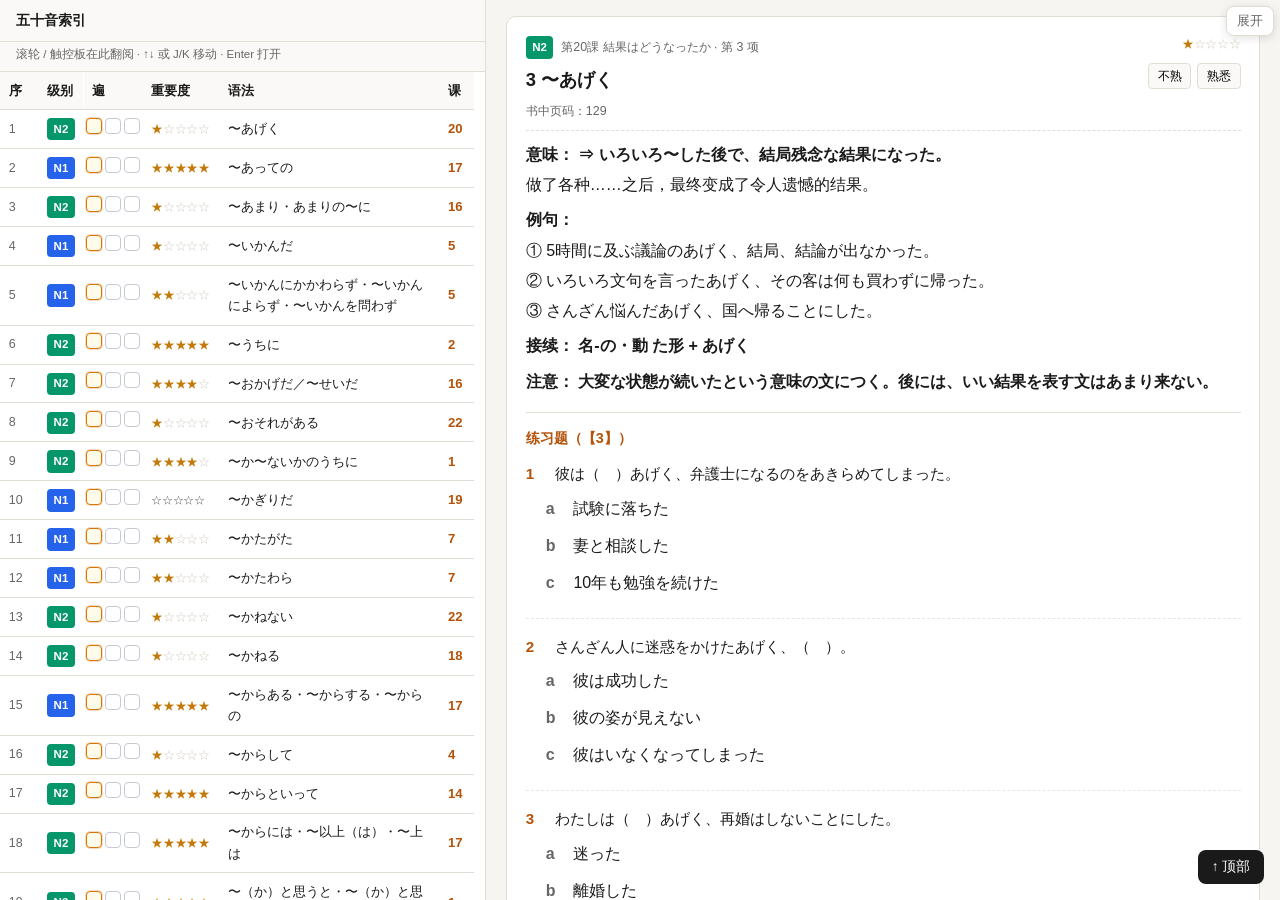
==== commit 1d224c86: "add sync" ====
--- a/index.html
+++ b/index.html
@@ -3,7 +3,7 @@
 <head>
 <meta charset="utf-8">
 <meta name="viewport" content="width=device-width, initial-scale=1">
-<title>新完全掌握 N1/N2 语法复习</title>
+<title>JLPT新完全掌握语法 N1/N2 · 复习</title>
 <style>
 :root {
   --bg: #f6f5f2; --card: #fff; --text: #1a1a1a; --muted: #666;
@@ -192,15 +192,19 @@
   html, body { height: 100%; overflow: hidden; }
   body { display: flex; flex-direction: column; }
   .toolbar-row-head { flex-direction: column; align-items: stretch; }
-  .toolbar-group-review { margin-left: 0; width: 100%; }
   .sync-toolbar { align-items: flex-start; max-width: 100%; }
   .sync-toolbar-row { justify-content: flex-start; flex-wrap: wrap; }
   .sync-status { text-align: left; max-width: 100%; }
   .layout { flex: 1; min-height: 0; max-width: none; }
+  .lesson-select { max-width: 100%; }
+}
+/* 平板竖屏：筛选区纵向铺开 */
+@media (max-width: 1100px) and (orientation: portrait),
+       (hover: none) and (pointer: coarse) and (orientation: portrait) {
   .toolbar-group-search { flex: 1 1 100%; min-width: 0; }
-  .toolbar-row:not(.toolbar-row-head) { align-items: stretch; }
-  .toolbar-group-review { justify-content: flex-start; }
-  .lesson-select { max-width: 100%; }
+  .toolbar-row-main,
+  .toolbar-row-actions { align-items: stretch; }
+  .toolbar-group-review { margin-left: 0; width: 100%; justify-content: flex-start; }
 }
 /* 竖屏：索引在上、正文在下 */
 @media (max-width: 1100px) and (orientation: portrait),
@@ -248,6 +252,98 @@
     overflow-y: auto;
     padding: .75rem 1rem 2rem;
   }
+}
+/* 平板横屏：页头紧凑两行（筛选 + 操作） */
+@media (hover: none) and (pointer: coarse) and (orientation: landscape),
+       (max-height: 560px) and (orientation: landscape) {
+  body.toolbar-expanded .toolbar {
+    padding: .3rem .5rem .32rem;
+  }
+  body.toolbar-expanded .toolbar-body {
+    padding-right: 2.7rem;
+  }
+  body.toolbar-expanded .toolbar-row {
+    margin-top: 0 !important;
+    padding-top: 0 !important;
+    border-top: none !important;
+  }
+  body.toolbar-expanded .toolbar-row + .toolbar-row {
+    margin-top: .28rem;
+    padding-top: .28rem;
+    border-top: 1px solid var(--border);
+  }
+  .toolbar-row-head {
+    flex-direction: row !important;
+    align-items: center !important;
+    gap: .4rem .5rem;
+    border: none !important;
+    margin: 0 !important;
+    padding: 0 !important;
+  }
+  .toolbar-title .title-sub { display: none; }
+  .toolbar-title { font-size: .88rem; }
+  .sync-toolbar {
+    flex-direction: row;
+    align-items: center;
+    gap: .3rem;
+    max-width: none;
+    margin-left: auto;
+  }
+  .sync-toolbar-row { flex-wrap: nowrap; }
+  .sync-input { width: 6.2rem; font-size: .76rem; padding: .24rem .4rem; }
+  #sync-now { font-size: .76rem; padding: .24rem .45rem; }
+  .sync-status {
+    max-width: 8.5rem;
+    font-size: .62rem;
+    text-align: right;
+    display: block;
+  }
+  .toolbar-row-main {
+    display: grid;
+    grid-template-columns: minmax(0, 1fr) auto auto;
+    grid-template-rows: auto auto;
+    gap: .25rem .35rem;
+    align-items: center;
+  }
+  .toolbar-group-search { grid-column: 1 / -1; min-width: 0; }
+  .toolbar-group-level { grid-column: 1; }
+  .toolbar-group-familiarity { grid-column: 2 / -1; justify-self: end; }
+  .toolbar-group-label { display: none; }
+  .toolbar-group-level .lesson-select {
+    max-width: 7.5rem;
+    font-size: .74rem;
+    padding: .22rem .3rem;
+  }
+  .toolbar-row-actions {
+    display: flex;
+    flex-wrap: nowrap;
+    align-items: center;
+    gap: .28rem;
+    overflow-x: auto;
+    -webkit-overflow-scrolling: touch;
+    scrollbar-width: none;
+  }
+  .toolbar-row-actions::-webkit-scrollbar { display: none; }
+  .toolbar-group-pass { flex-shrink: 0; }
+  .pass-progress {
+    flex-shrink: 0;
+    white-space: nowrap;
+    font-size: .68rem;
+    gap: .35rem;
+  }
+  .pass-incomplete-toggle,
+  .pass-clear-btn { flex-shrink: 0; font-size: .72rem; white-space: nowrap; }
+  .toolbar-group-review {
+    margin-left: auto;
+    flex-shrink: 0;
+  }
+  .review-stats { font-size: .68rem; }
+  .btn-segment .filter-btn,
+  .btn-segment .pass-btn {
+    padding: .24rem .4rem;
+    font-size: .73rem;
+  }
+  #btn-review { padding: .24rem .5rem; }
 }
 .index-panel {
   display: flex;
@@ -886,7 +982,7 @@
   <div class="toolbar-body" id="toolbar-body">
     <div class="toolbar-row toolbar-row-head">
       <h1 class="toolbar-title" title="重要度★＝真题55%+网评45%（悬停★可见）">
-        N1/N2 语法
+        JLPT新完全掌握语法 N1/N2
         <span class="title-sub">238 条 · N1 97 · N2 141</span>
       </h1>
       <div class="sync-toolbar" id="sync-toolbar" hidden>
@@ -897,11 +993,11 @@
         <span id="sync-status" class="sync-status" title=""></span>
       </div>
     </div>
-    <div class="toolbar-row">
+    <div class="toolbar-row toolbar-row-main">
       <div class="toolbar-group toolbar-group-search">
         <input type="search" id="q" placeholder="搜索语法…" autocomplete="off">
       </div>
-      <div class="toolbar-group">
+      <div class="toolbar-group toolbar-group-level">
         <span class="toolbar-group-label">级别</span>
         <div class="btn-segment" role="group" aria-label="级别筛选">
           <button type="button" class="filter-btn active" data-level="ALL">全部</button>
@@ -914,7 +1010,7 @@
 <optgroup label="N2"><option value="N2:1">第1課 〜とき・〜直後に</option><option value="N2:2">第2課 〜している（進行中）</option><option value="N2:3">第3課 〜後で</option><option value="N2:4">第4課 範囲の始まりと終わり・その間</option><option value="N2:5">第5課 〜だけ</option><option value="N2:6">第6課 〜だけではなく・それに加えて</option><option value="N2:7">第7課 〜について・〜を相手にして</option><option value="N2:8">第8課 〜を基準にして</option><option value="N2:9">第9課 〜に関連して・〜に対応して</option><option value="N2:10">第10課 〜や〜など</option><option value="N2:11">第11課 〜に関係なく・無視して</option><option value="N2:12">第12課 強く否定する・強く否定しない</option><option value="N2:13">第13課 〜（話題）は</option><option value="N2:14">第14課 〜けれど</option><option value="N2:15">第15課 もしそうなら・たとえそうでも</option><option value="N2:16">第16課 〜だから（理由）-1</option><option value="N2:17">第17課 〜だから（理由）-2</option><option value="N2:18">第18課 〜できない・困難だ・〜できる</option><option value="N2:19">第19課 〜を見て評価すると・〜の立場で評価すると</option><option value="N2:20">第20課 結果はどうなったか</option><option value="N2:21">第21課 強く言う・軽く言う</option><option value="N2:22">第22課 〜だろうと思う</option><option value="N2:23">第23課 感想を言う・主張する</option><option value="N2:24">第24課 提案する・意志を表す</option><option value="N2:25">第25課 強くそう感じる・思いが強いられる</option><option value="N2:26">第26課 願う・感動する</option></optgroup>
         </select>
       </div>
-      <div class="toolbar-group">
+      <div class="toolbar-group toolbar-group-familiarity">
         <span class="toolbar-group-label">熟悉度</span>
         <div class="btn-segment" role="group" aria-label="按当前遍熟悉度筛选列表">
           <button type="button" class="filter-btn review-filter-btn active" data-review-filter="ALL">全部</button>
@@ -923,6 +1019,19 @@
           <button type="button" class="filter-btn review-filter-btn" data-review-filter="good">熟悉</button>
         </div>
       </div>
+    </div>
+    <div class="toolbar-row toolbar-row-actions pass-toolbar">
+      <div class="toolbar-group toolbar-group-pass">
+        <span class="toolbar-group-label">遍次</span>
+        <div class="btn-segment" role="group" aria-label="当前复习遍次">
+          <button type="button" class="pass-btn active" data-pass="1">第1遍</button>
+          <button type="button" class="pass-btn" data-pass="2">第2遍</button>
+          <button type="button" class="pass-btn" data-pass="3">第3遍</button>
+        </div>
+      </div>
+      <span id="pass-progress" class="pass-progress"></span>
+      <label class="pass-incomplete-toggle" title="卡片复习只出本遍未完成"><input type="checkbox" id="pass-incomplete" checked> 仅未完成</label>
+      <button type="button" class="pass-clear-btn" data-clear-pass title="清除当前遍全部记录">清除本遍</button>
       <div class="toolbar-group toolbar-group-review">
         <span id="review-stats" class="review-stats"></span>
         <label class="review-shuffle-toggle" title="卡片复习打乱顺序"><input type="checkbox" id="review-shuffle" checked> 乱序</label>
@@ -930,16 +1039,6 @@
         <button type="button" class="filter-btn" id="btn-review-weak">待复习</button>
       </div>
     </div>
-    <div class="toolbar-row pass-toolbar">
-      <span class="toolbar-group-label">遍次</span>
-      <div class="btn-segment" role="group" aria-label="当前复习遍次">
-        <button type="button" class="pass-btn active" data-pass="1">第1遍</button>
-        <button type="button" class="pass-btn" data-pass="2">第2遍</button>
-        <button type="button" class="pass-btn" data-pass="3">第3遍</button>
-      </div>
-      <span id="pass-progress" class="pass-progress"></span>
-      <label class="pass-incomplete-toggle" title="卡片复习只出本遍未完成"><input type="checkbox" id="pass-incomplete" checked> 仅未完成</label>
-      <button type="button" class="pass-clear-btn" data-clear-pass title="清除当前遍全部记录">清除本遍</button>
     </div>
   </div>
 </header>
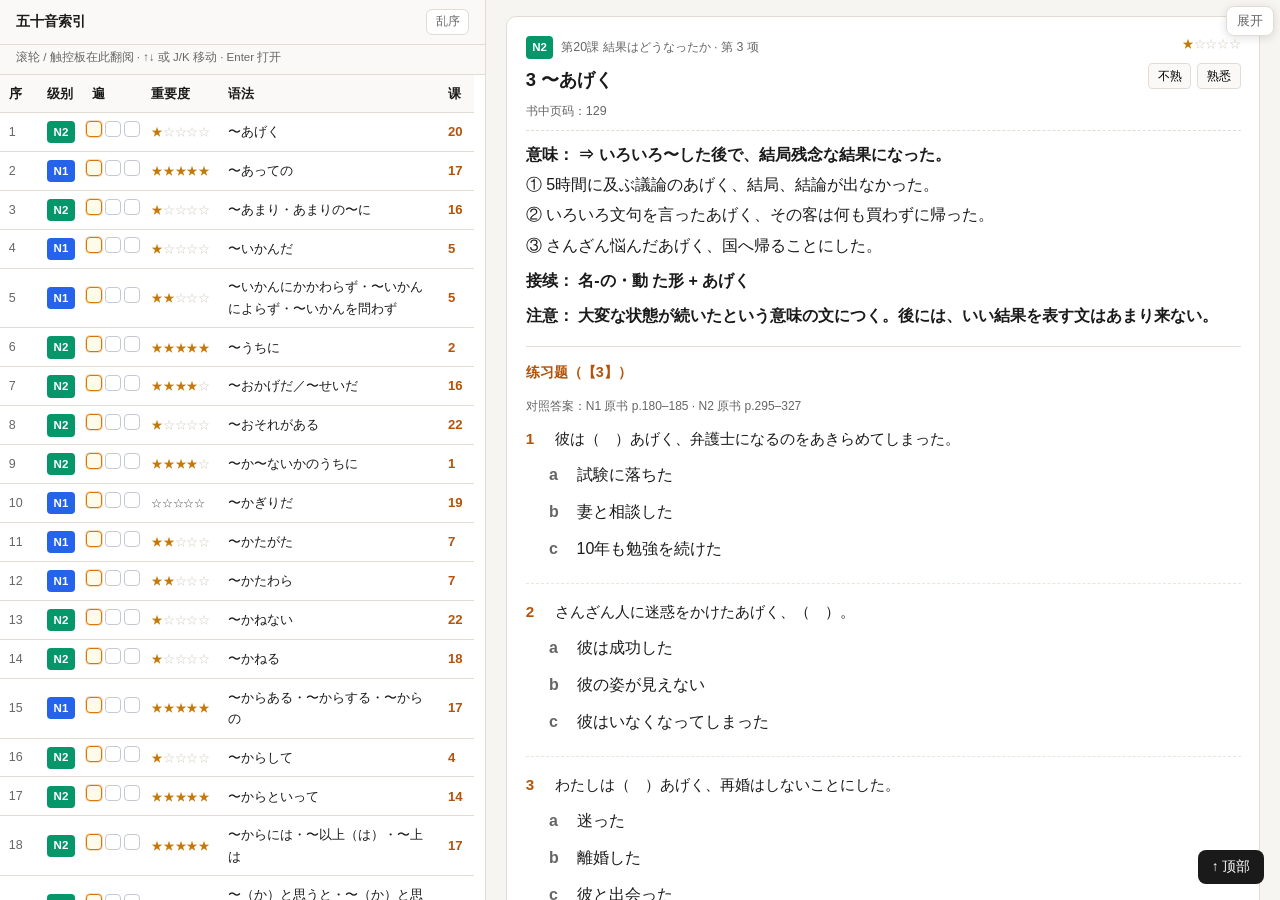
==== commit f88dfb5d: "add sync" ====
--- a/index.html
+++ b/index.html
@@ -353,10 +353,8 @@
   height: 100%;
   overflow: hidden;
 }
-.index-panel h2 {
+.index-panel .index-head {
   flex-shrink: 0;
-  margin: 0; padding: .55rem 1rem; font-size: .88rem;
-  border-bottom: 1px solid var(--border); background: #faf9f7;
 }
 .index-panel .index-hint {
   flex-shrink: 0;
@@ -732,6 +730,48 @@
   gap: 0.35rem;
   flex-wrap: wrap;
 }
+.grammar-card .review-bar-bottom {
+  float: none;
+  clear: both;
+  justify-content: flex-end;
+  margin: 1rem 0 0;
+  padding-top: 0.85rem;
+  border-top: 1px dashed var(--border);
+}
+.grammar-card .review-bar-bottom .rv-btn {
+  padding: 0.38rem 0.9rem;
+  font-size: 0.88rem;
+}
+.index-head {
+  display: flex;
+  align-items: center;
+  justify-content: space-between;
+  gap: 0.5rem;
+  flex-shrink: 0;
+  padding: 0.55rem 1rem;
+  border-bottom: 1px solid var(--border);
+  background: #faf9f7;
+}
+.index-head h2 {
+  margin: 0;
+  font-size: 0.88rem;
+  flex: 1;
+  min-width: 0;
+}
+.index-sort-btn {
+  flex-shrink: 0;
+  padding: 0.22rem 0.55rem;
+  font-size: 0.75rem;
+  border: 1px solid var(--border);
+  border-radius: 6px;
+  background: var(--card);
+  color: var(--muted);
+  cursor: pointer;
+}
+.index-sort-btn:hover {
+  color: var(--text);
+  border-color: #c5c9d2;
+}
 .rv-btn {
   padding: 0.2rem 0.55rem;
   font-size: 0.78rem;
@@ -830,9 +870,11 @@
 .flip-front {
   display: flex;
   flex-direction: column;
-  justify-content: center;
-  min-height: min(28dvh, 220px);
-  padding: 0.25rem 0;
+  align-items: center;
+  justify-content: flex-start;
+  text-align: center;
+  min-height: min(54dvh, 420px);
+  padding: clamp(3rem, 20vh, 7rem) 0.5rem 1.25rem;
 }
 .flip-back {
   display: none;
@@ -846,21 +888,27 @@
   display: block;
 }
 .review-front-pattern {
-  font-size: clamp(1.75rem, 4.5vw, 2.5rem);
+  font-size: clamp(3.75rem, 14vw, 7.5rem);
   font-weight: 700;
-  margin: 0.75rem 0 1rem;
-  line-height: 1.35;
+  margin: clamp(1.5rem, 9vh, 3.5rem) 0 0;
+  line-height: 1.2;
   letter-spacing: 0.02em;
+  width: 100%;
+  text-align: center;
 }
 .review-meta {
   font-size: 0.95rem;
   color: var(--muted);
-  margin-bottom: 0.5rem;
+  margin: 0;
+  width: 100%;
+  text-align: center;
+  flex-shrink: 0;
 }
 .review-hint {
   font-size: 0.85rem;
   color: var(--muted);
-  margin-top: 0.75rem;
+  margin-top: auto;
+  padding-top: 0.75rem;
 }
 @media (orientation: landscape) and (max-height: 820px),
   (max-height: 520px) {
@@ -896,10 +944,11 @@
   .flip-front {
     min-height: 0;
     justify-content: flex-start;
+    padding-top: clamp(1.5rem, 10vh, 3rem);
   }
   .review-front-pattern {
-    font-size: clamp(1.1rem, 4.5vw, 1.65rem);
-    margin: 0.25rem 0 0.35rem;
+    font-size: clamp(2.1rem, 8.5vw, 3.25rem);
+    margin: clamp(0.85rem, 6vh, 1.75rem) 0 0;
   }
   .review-meta {
     font-size: 0.78rem;
@@ -954,6 +1003,62 @@
   font-size: 1.05rem;
 }
 .flip-back .example { font-size: 1.02rem; }
+.exercise-answer-ref {
+  font-size: 0.75rem;
+  color: var(--muted);
+  margin: 0 0 0.65rem;
+}
+.title-sub .title-ex-missing {
+  color: #c2410c;
+  font-weight: 600;
+}
+.ex-ans-missing {
+  display: inline-block;
+  margin-left: 0.45rem;
+  padding: 0.12rem 0.42rem;
+  font-size: 0.7rem;
+  font-weight: 700;
+  line-height: 1.2;
+  color: #9a3412;
+  background: #ffedd5;
+  border: 1px solid #fdba74;
+  border-radius: 4px;
+  vertical-align: middle;
+  white-space: nowrap;
+}
+.exercise-item.ex-item-no-answer {
+  border-left: 3px solid #fdba74;
+  padding-left: 0.4rem;
+  margin-left: -0.05rem;
+}
+.grammar-card .options li[data-opt],
+.flip-back .options li[data-opt] {
+  cursor: pointer;
+  border-radius: 6px;
+  padding: 0.28rem 0.35rem;
+  margin: 0.2rem 0;
+  transition: background 0.12s ease;
+}
+.grammar-card .options li[data-opt]:hover,
+.flip-back .options li[data-opt]:hover {
+  background: #f0ede6;
+}
+.exercise-item.answered .options li[data-opt] {
+  pointer-events: none;
+  cursor: default;
+}
+.exercise-item .options li.ex-correct {
+  background: #dcfce7;
+  border: 1px solid #86efac;
+}
+.exercise-item .options li.ex-wrong {
+  background: #fee2e2;
+  border: 1px solid #fca5a5;
+}
+.exercise-item .options li.ex-picked {
+  background: #e0e7ff;
+  border: 1px solid #a5b4fc;
+}
 .review-actions {
   display: grid;
   grid-template-columns: 1fr 1fr;
@@ -983,7 +1088,7 @@
     <div class="toolbar-row toolbar-row-head">
       <h1 class="toolbar-title" title="重要度★＝真题55%+网评45%（悬停★可见）">
         JLPT新完全掌握语法 N1/N2
-        <span class="title-sub">238 条 · N1 97 · N2 141</span>
+        <span class="title-sub">238 条 · N1 97 · N2 141 · 练习答案 814/814<span class="title-ex-missing">（缺 0）</span></span>
       </h1>
       <div class="sync-toolbar" id="sync-toolbar" hidden>
         <div class="sync-toolbar-row">
@@ -1044,48 +1149,47 @@
 </header>
 <main class="layout">
   <aside class="index-panel" id="index-panel">
-    <h2 id="index-title">五十音索引</h2>
+    <div class="index-head">
+      <h2 id="index-title">五十音索引</h2>
+      <button type="button" id="btn-index-sort" class="index-sort-btn" title="切换为乱序索引">乱序</button>
+    </div>
     <p class="index-hint">滚轮 / 触控板在此翻阅 · ↑↓ 或 J/K 移动 · Enter 打开</p>
     <div class="index-scroll" id="index-scroll" tabindex="0" aria-label="语法索引列表">
       <table id="idx">
         <thead><tr><th>序</th><th>级别</th><th title="三个方格=第1/2/3遍：白框未评、绿✓熟悉、红×不熟；橙框=当前遍">遍</th><th>重要度</th><th>语法</th><th>课</th></tr></thead>
-        <tbody><tr data-level="N2" data-lesson="20" data-pattern="〜あげく" data-label="〜あげく" data-aid="n2-l20-g03" data-stars="1" data-review="new"><td class="idx-num">1</td><td class="idx-lvl"><span class="badge n2">N2</span></td><td class="pass-col"></td><td class="stars-col"><span class="stars s1" title="书中N2 · 综合★1（分0.13）= 本地真题★0 + 外部★1；N1真题约1题次/1套">★<span class="dim">☆☆☆☆</span></span></td><td class="idx-pat">〜あげく</td><td class="idx-lesson"><a class="go" href="#" data-aid="n2-l20-g03">20</a></td></tr><tr data-level="N1" data-lesson="17" data-pattern="〜あっての" data-label="〜あっての" data-aid="n1-l17-g05" data-stars="5" data-review="new"><td class="idx-num">2</td><td class="idx-lvl"><span class="badge n1">N1</span></td><td class="pass-col"></td><td class="stars-col"><span class="stars s5" title="书中N1 · 综合★5（分0.59）= 本地真题★4 + 外部★4；N1真题约1题次/1套">★★★★★<span class="dim"></span></span></td><td class="idx-pat">〜あっての</td><td class="idx-lesson"><a class="go" href="#" data-aid="n1-l17-g05">17</a></td></tr><tr data-level="N2" data-lesson="16" data-pattern="〜あまり・あまりの〜に" data-label="〜あまり・あまりの〜に" data-aid="n2-l16-g04" data-stars="1" data-review="new"><td class="idx-num">3</td><td class="idx-lvl"><span class="badge n2">N2</span></td><td class="pass-col"></td><td class="stars-col"><span class="stars s1" title="书中N2 · 综合★1（分0.08）= 本地真题★0 + 外部★1；N1真题约0题次/0套">★<span class="dim">☆☆☆☆</span></span></td><td class="idx-pat">〜あまり・あまりの〜に</td><td class="idx-lesson"><a class="go" href="#" data-aid="n2-l16-g04">16</a></td></tr><tr data-level="N1" data-lesson="5" data-pattern="〜いかんだ" data-label="〜いかんだ" data-aid="n1-l05-g01" data-stars="1" data-review="new"><td class="idx-num">4</td><td class="idx-lvl"><span class="badge n1">N1</span></td><td class="pass-col"></td><td class="stars-col"><span class="stars s1" title="书中N1 · 综合★1（分0.03）= 本地真题★0 + 外部★1；N1真题约0题次/0套">★<span class="dim">☆☆☆☆</span></span></td><td class="idx-pat">〜いかんだ</td><td class="idx-lesson"><a class="go" href="#" data-aid="n1-l05-g01">5</a></td></tr><tr data-level="N1" data-lesson="5" data-pattern="〜いかんにかかわらず・〜いかんによらず・〜いかんを問わず" data-label="〜いかんにかかわらず・〜いかんによらず・〜いかんを問わず" data-aid="n1-l05-g02" data-stars="2" data-review="new"><td class="idx-num">5</td><td class="idx-lvl"><span class="badge n1">N1</span></td><td class="pass-col"></td><td class="stars-col"><span class="stars s2" title="书中N1 · 综合★2（分0.21）= 本地真题★0 + 外部★3；N1真题约0题次/0套">★★<span class="dim">☆☆☆</span></span></td><td class="idx-pat">〜いかんにかかわらず・〜いかんによらず・〜いかんを問わず</td><td class="idx-lesson"><a class="go" href="#" data-aid="n1-l05-g02">5</a></td></tr><tr data-level="N2" data-lesson="2" data-pattern="〜うちに" data-label="〜うちに" data-aid="n2-l02-g02" data-stars="5" data-review="new"><td class="idx-num">6</td><td class="idx-lvl"><span class="badge n2">N2</span></td><td class="pass-col"></td><td class="stars-col"><span class="stars s5" title="书中N2 · 综合★5（分0.72）= 本地真题★5 + 外部★5；N1真题约3题次/3套">★★★★★<span class="dim"></span></span></td><td class="idx-pat">〜うちに</td><td class="idx-lesson"><a class="go" href="#" data-aid="n2-l02-g02">2</a></td></tr><tr data-level="N2" data-lesson="16" data-pattern="〜おかげだ／〜せいだ" data-label="〜おかげだ／〜せいだ" data-aid="n2-l16-g03" data-stars="4" data-review="new"><td class="idx-num">7</td><td class="idx-lvl"><span class="badge n2">N2</span></td><td class="pass-col"></td><td class="stars-col"><span class="stars s4" title="书中N2 · 综合★4（分0.34）= 本地真题★0 + 外部★5；N1真题约0题次/0套">★★★★<span class="dim">☆</span></span></td><td class="idx-pat">〜おかげだ／〜せいだ</td><td class="idx-lesson"><a class="go" href="#" data-aid="n2-l16-g03">16</a></td></tr><tr data-level="N2" data-lesson="22" data-pattern="〜おそれがある" data-label="〜おそれがある" data-aid="n2-l22-g03" data-stars="1" data-review="new"><td class="idx-num">8</td><td class="idx-lvl"><span class="badge n2">N2</span></td><td class="pass-col"></td><td class="stars-col"><span class="stars s1" title="书中N2 · 综合★1（分0.03）= 本地真题★0 + 外部★1；N1真题约0题次/0套">★<span class="dim">☆☆☆☆</span></span></td><td class="idx-pat">〜おそれがある</td><td class="idx-lesson"><a class="go" href="#" data-aid="n2-l22-g03">22</a></td></tr><tr data-level="N2" data-lesson="1" data-pattern="〜か〜ないかのうちに" data-label="〜か〜ないかのうちに" data-aid="n2-l01-g05" data-stars="4" data-review="new"><td class="idx-num">9</td><td class="idx-lvl"><span class="badge n2">N2</span></td><td class="pass-col"></td><td class="stars-col"><span class="stars s4" title="书中N2 · 综合★4（分0.29）= 本地真题★0 + 外部★5；N1真题约0题次/0套">★★★★<span class="dim">☆</span></span></td><td class="idx-pat">〜か〜ないかのうちに</td><td class="idx-lesson"><a class="go" href="#" data-aid="n2-l01-g05">1</a></td></tr><tr data-level="N1" data-lesson="19" data-pattern="〜かぎりだ" data-label="〜かぎりだ" data-aid="n1-l19-g04" data-stars="0" data-review="new"><td class="idx-num">10</td><td class="idx-lvl"><span class="badge n1">N1</span></td><td class="pass-col"></td><td class="stars-col"><span class="stars none" title="书中N1：综合评定偏低（本地真题与外部资料均未突出）">☆☆☆☆☆</span></td><td class="idx-pat">〜かぎりだ</td><td class="idx-lesson"><a class="go" href="#" data-aid="n1-l19-g04">19</a></td></tr><tr data-level="N1" data-lesson="7" data-pattern="〜かたがた" data-label="〜かたがた" data-aid="n1-l07-g02" data-stars="2" data-review="new"><td class="idx-num">11</td><td class="idx-lvl"><span class="badge n1">N1</span></td><td class="pass-col"></td><td class="stars-col"><span class="stars s2" title="书中N1 · 综合★2（分0.21）= 本地真题★0 + 外部★3；N1真题约0题次/0套">★★<span class="dim">☆☆☆</span></span></td><td class="idx-pat">〜かたがた</td><td class="idx-lesson"><a class="go" href="#" data-aid="n1-l07-g02">7</a></td></tr><tr data-level="N1" data-lesson="7" data-pattern="〜かたわら" data-label="〜かたわら" data-aid="n1-l07-g03" data-stars="2" data-review="new"><td class="idx-num">12</td><td class="idx-lvl"><span class="badge n1">N1</span></td><td class="pass-col"></td><td class="stars-col"><span class="stars s2" title="书中N1 · 综合★2（分0.21）= 本地真题★0 + 外部★3；N1真题约0题次/0套">★★<span class="dim">☆☆☆</span></span></td><td class="idx-pat">〜かたわら</td><td class="idx-lesson"><a class="go" href="#" data-aid="n1-l07-g03">7</a></td></tr><tr data-level="N2" data-lesson="22" data-pattern="〜かねない" data-label="〜かねない" data-aid="n2-l22-g02" data-stars="1" data-review="new"><td class="idx-num">13</td><td class="idx-lvl"><span class="badge n2">N2</span></td><td class="pass-col"></td><td class="stars-col"><span class="stars s1" title="书中N2 · 综合★1（分0.13）= 本地真题★0 + 外部★1；N1真题约0题次/0套">★<span class="dim">☆☆☆☆</span></span></td><td class="idx-pat">〜かねない</td><td class="idx-lesson"><a class="go" href="#" data-aid="n2-l22-g02">22</a></td></tr><tr data-level="N2" data-lesson="18" data-pattern="〜かねる" data-label="〜かねる" data-aid="n2-l18-g03" data-stars="1" data-review="new"><td class="idx-num">14</td><td class="idx-lvl"><span class="badge n2">N2</span></td><td class="pass-col"></td><td class="stars-col"><span class="stars s1" title="书中N2 · 综合★1（分0.08）= 本地真题★0 + 外部★1；N1真题约0题次/0套">★<span class="dim">☆☆☆☆</span></span></td><td class="idx-pat">〜かねる</td><td class="idx-lesson"><a class="go" href="#" data-aid="n2-l18-g03">18</a></td></tr><tr data-level="N1" data-lesson="17" data-pattern="〜からある・〜からする・〜からの" data-label="〜からある・〜からする・〜からの" data-aid="n1-l17-g06" data-stars="5" data-review="new"><td class="idx-num">15</td><td class="idx-lvl"><span class="badge n1">N1</span></td><td class="pass-col"></td><td class="stars-col"><span class="stars s5" title="书中N1 · 综合★5（分0.52）= 本地真题★3 + 外部★4；N1真题约2题次/2套">★★★★★<span class="dim"></span></span></td><td class="idx-pat">〜からある・〜からする・〜からの</td><td class="idx-lesson"><a class="go" href="#" data-aid="n1-l17-g06">17</a></td></tr><tr data-level="N2" data-lesson="4" data-pattern="〜からして" data-label="〜からして" data-aid="n2-l04-g02" data-stars="1" data-review="new"><td class="idx-num">16</td><td class="idx-lvl"><span class="badge n2">N2</span></td><td class="pass-col"></td><td class="stars-col"><span class="stars s1" title="书中N2 · 综合★1（分0.08）= 本地真题★0 + 外部★1；N1真题约1题次/1套">★<span class="dim">☆☆☆☆</span></span></td><td class="idx-pat">〜からして</td><td class="idx-lesson"><a class="go" href="#" data-aid="n2-l04-g02">4</a></td></tr><tr data-level="N2" data-lesson="14" data-pattern="〜からといって" data-label="〜からといって" data-aid="n2-l14-g06" data-stars="5" data-review="new"><td class="idx-num">17</td><td class="idx-lvl"><span class="badge n2">N2</span></td><td class="pass-col"></td><td class="stars-col"><span class="stars s5" title="书中N2 · 综合★5（分0.48）= 本地真题★2 + 外部★5；N1真题约2题次/2套">★★★★★<span class="dim"></span></span></td><td class="idx-pat">〜からといって</td><td class="idx-lesson"><a class="go" href="#" data-aid="n2-l14-g06">14</a></td></tr><tr data-level="N2" data-lesson="17" data-pattern="〜からには・〜以上（は）・〜上は" data-label="〜からには・〜以上（は）・〜上は" data-aid="n2-l17-g05" data-stars="5" data-review="new"><td class="idx-num">18</td><td class="idx-lvl"><span class="badge n2">N2</span></td><td class="pass-col"></td><td class="stars-col"><span class="stars s5" title="书中N2 · 综合★5（分0.69）= 本地真题★4 + 外部★5；N1真题约3题次/3套">★★★★★<span class="dim"></span></span></td><td class="idx-pat">〜からには・〜以上（は）・〜上は</td><td class="idx-lesson"><a class="go" href="#" data-aid="n2-l17-g05">17</a></td></tr><tr data-level="N2" data-lesson="1" data-pattern="〜（か）と思うと・〜（か）と思ったら" data-label="〜（か）と思うと・〜（か）と思ったら" data-aid="n2-l01-g04" data-stars="5" data-review="new"><td class="idx-num">19</td><td class="idx-lvl"><span class="badge n2">N2</span></td><td class="pass-col"></td><td class="stars-col"><span class="stars s5" title="书中N2 · 综合★5（分0.60）= 本地真题★5 + 外部★4；N1真题约3题次/3套">★★★★★<span class="dim"></span></span></td><td class="idx-pat">〜（か）と思うと・〜（か）と思ったら</td><td class="idx-lesson"><a class="go" href="#" data-aid="n2-l01-g04">1</a></td></tr><tr data-level="N1" data-lesson="6" data-pattern="〜きらいがある" data-label="〜きらいがある" data-aid="n1-l06-g05" data-stars="3" data-review="new"><td class="idx-num">20</td><td class="idx-lvl"><span class="badge n1">N1</span></td><td class="pass-col"></td><td class="stars-col"><span class="stars s3" title="书中N1 · 综合★3（分0.26）= 本地真题★0 + 外部★4；N1真题约0题次/0套">★★★<span class="dim">☆☆</span></span></td><td class="idx-pat">〜きらいがある</td><td class="idx-lesson"><a class="go" href="#" data-aid="n1-l06-g05">6</a></td></tr><tr data-level="N2" data-lesson="20" data-pattern="〜きり" data-label="〜きり" data-aid="n2-l20-g02" data-stars="1" data-review="new"><td class="idx-num">21</td><td class="idx-lvl"><span class="badge n2">N2</span></td><td class="pass-col"></td><td class="stars-col"><span class="stars s1" title="书中N2 · 综合★1（分0.13）= 本地真题★0 + 外部★1；N1真题约0题次/0套">★<span class="dim">☆☆☆☆</span></span></td><td class="idx-pat">〜きり</td><td class="idx-lesson"><a class="go" href="#" data-aid="n2-l20-g02">20</a></td></tr><tr data-level="N1" data-lesson="9" data-pattern="〜くらいなら" data-label="〜くらいなら" data-aid="n1-l09-g05" data-stars="3" data-review="new"><td class="idx-num">22</td><td class="idx-lvl"><span class="badge n1">N1</span></td><td class="pass-col"></td><td class="stars-col"><span class="stars s3" title="书中N1 · 综合★3（分0.26）= 本地真题★0 + 外部★4；N1真题约0题次/0套">★★★<span class="dim">☆☆</span></span></td><td class="idx-pat">〜くらいなら</td><td class="idx-lesson"><a class="go" href="#" data-aid="n1-l09-g05">9</a></td></tr><tr data-level="N2" data-lesson="8" data-pattern="〜向けだ" data-label="〜向けだ" data-aid="n2-l08-g05" data-stars="0" data-review="new"><td class="idx-num">23</td><td class="idx-lvl"><span class="badge n2">N2</span></td><td class="pass-col"></td><td class="stars-col"><span class="stars none" title="书中N2：综合评定偏低（本地真题与外部资料均未突出）">☆☆☆☆☆</span></td><td class="idx-pat">〜向けだ</td><td class="idx-lesson"><a class="go" href="#" data-aid="n2-l08-g05">8</a></td></tr><tr data-level="N2" data-lesson="17" data-pattern="〜ことだし" data-label="〜ことだし" data-aid="n2-l17-g01" data-stars="3" data-review="new"><td class="idx-num">24</td><td class="idx-lvl"><span class="badge n2">N2</span></td><td class="pass-col"></td><td class="stars-col"><span class="stars s3" title="书中N2 · 综合★3（分0.26）= 本地真题★0 + 外部★4；N1真题约0题次/0套">★★★<span class="dim">☆☆</span></span></td><td class="idx-pat">〜ことだし</td><td class="idx-lesson"><a class="go" href="#" data-aid="n2-l17-g01">17</a></td></tr><tr data-level="N2" data-lesson="26" data-pattern="〜ことだろう・〜ことか" data-label="〜ことだろう・〜ことか" data-aid="n2-l26-g06" data-stars="4" data-review="new"><td class="idx-num">25</td><td class="idx-lvl"><span class="badge n2">N2</span></td><td class="pass-col"></td><td class="stars-col"><span class="stars s4" title="书中N2 · 综合★4（分0.47）= 本地真题★4 + 外部★2；N1真题约1题次/1套">★★★★<span class="dim">☆</span></span></td><td class="idx-pat">〜ことだろう・〜ことか</td><td class="idx-lesson"><a class="go" href="#" data-aid="n2-l26-g06">26</a></td></tr><tr data-level="N2" data-lesson="26" data-pattern="〜ことだ（→24課-2）" data-label="〜ことだ（→24課-2）" data-aid="n2-l26-g05" data-stars="4" data-review="new"><td class="idx-num">26</td><td class="idx-lvl"><span class="badge n2">N2</span></td><td class="pass-col"></td><td class="stars-col"><span class="stars s4" title="书中N2 · 综合★4（分0.28）= 本地真题★3 + 外部★1；N1真题约3题次/3套">★★★★<span class="dim">☆</span></span></td><td class="idx-pat">〜ことだ（→24課-2）</td><td class="idx-lesson"><a class="go" href="#" data-aid="n2-l26-g05">26</a></td></tr><tr data-level="N2" data-lesson="24" data-pattern="〜ことだ（→26課-5）" data-label="〜ことだ（→26課-5）" data-aid="n2-l24-g02" data-stars="4" data-review="new"><td class="idx-num">27</td><td class="idx-lvl"><span class="badge n2">N2</span></td><td class="pass-col"></td><td class="stars-col"><span class="stars s4" title="书中N2 · 综合★4（分0.28）= 本地真题★3 + 外部★1；N1真题约3题次/3套">★★★★<span class="dim">☆</span></span></td><td class="idx-pat">〜ことだ（→26課-5）</td><td class="idx-lesson"><a class="go" href="#" data-aid="n2-l24-g02">24</a></td></tr><tr data-level="N2" data-lesson="24" data-pattern="〜ことはない" data-label="〜ことはない" data-aid="n2-l24-g04" data-stars="5" data-review="new"><td class="idx-num">28</td><td class="idx-lvl"><span class="badge n2">N2</span></td><td class="pass-col"></td><td class="stars-col"><span class="stars s5" title="书中N2 · 综合★5（分0.75）= 本地真题★5 + 外部★5；N1真题约6题次/5套">★★★★★<span class="dim"></span></span></td><td class="idx-pat">〜ことはない</td><td class="idx-lesson"><a class="go" href="#" data-aid="n2-l24-g04">24</a></td></tr><tr data-level="N2" data-lesson="3" data-pattern="〜以来・〜このかた" data-label="〜以来・〜このかた" data-aid="n2-l03-g04" data-stars="0" data-review="new"><td class="idx-num">29</td><td class="idx-lvl"><span class="badge n2">N2</span></td><td class="pass-col"></td><td class="stars-col"><span class="stars none" title="书中N2：综合评定偏低（本地真题与外部资料均未突出）">☆☆☆☆☆</span></td><td class="idx-pat">〜以来・〜このかた</td><td class="idx-lesson"><a class="go" href="#" data-aid="n2-l03-g04">3</a></td></tr><tr data-level="N2" data-lesson="21" data-pattern="〜さえ" data-label="〜さえ" data-aid="n2-l21-g05" data-stars="4" data-review="new"><td class="idx-num">30</td><td class="idx-lvl"><span class="badge n2">N2</span></td><td class="pass-col"></td><td class="stars-col"><span class="stars s4" title="书中N2 · 综合★4（分0.37）= 本地真题★0 + 外部★5；N1真题约0题次/0套">★★★★<span class="dim">☆</span></span></td><td class="idx-pat">〜さえ</td><td class="idx-lesson"><a class="go" href="#" data-aid="n2-l21-g05">21</a></td></tr><tr data-level="N2" data-lesson="23" data-pattern="〜しかない・〜よりほかない" data-label="〜しかない・〜よりほかない" data-aid="n2-l23-g06" data-stars="4" data-review="new"><td class="idx-num">31</td><td class="idx-lvl"><span class="badge n2">N2</span></td><td class="pass-col"></td><td class="stars-col"><span class="stars s4" title="书中N2 · 综合★4（分0.31）= 本地真题★2 + 外部★2；N1真题约3题次/3套">★★★★<span class="dim">☆</span></span></td><td class="idx-pat">〜しかない・〜よりほかない</td><td class="idx-lesson"><a class="go" href="#" data-aid="n2-l23-g06">23</a></td></tr><tr data-level="N1" data-lesson="17" data-pattern="〜すら" data-label="〜すら" data-aid="n1-l17-g02" data-stars="4" data-review="new"><td class="idx-num">32</td><td class="idx-lvl"><span class="badge n1">N1</span></td><td class="pass-col"></td><td class="stars-col"><span class="stars s4" title="书中N1 · 综合★4（分0.36）= 本地真题★2 + 外部★4；N1真题约3题次/3套">★★★★<span class="dim">☆</span></span></td><td class="idx-pat">〜すら</td><td class="idx-lesson"><a class="go" href="#" data-aid="n1-l17-g02">17</a></td></tr><tr data-level="N1" data-lesson="1" data-pattern="〜そばから" data-label="〜そばから" data-aid="n1-l01-g04" data-stars="3" data-review="new"><td class="idx-num">33</td><td class="idx-lvl"><span class="badge n1">N1</span></td><td class="pass-col"></td><td class="stars-col"><span class="stars s3" title="书中N1 · 综合★3（分0.24）= 本地真题★0 + 外部★4；N1真题约0题次/0套">★★★<span class="dim">☆☆</span></span></td><td class="idx-pat">〜そばから</td><td class="idx-lesson"><a class="go" href="#" data-aid="n1-l01-g04">1</a></td></tr><tr data-level="N2" data-lesson="26" data-pattern="〜たいものだ・〜てほしいものだ" data-label="〜たいものだ・〜てほしいものだ" data-aid="n2-l26-g01" data-stars="1" data-review="new"><td class="idx-num">34</td><td class="idx-lvl"><span class="badge n2">N2</span></td><td class="pass-col"></td><td class="stars-col"><span class="stars s1" title="书中N2 · 综合★1（分0.08）= 本地真题★0 + 外部★1；N1真题约0题次/0套">★<span class="dim">☆☆☆☆</span></span></td><td class="idx-pat">〜たいものだ・〜てほしいものだ</td><td class="idx-lesson"><a class="go" href="#" data-aid="n2-l26-g01">26</a></td></tr><tr data-level="N2" data-lesson="20" data-pattern="〜たところ" data-label="〜たところ" data-aid="n2-l20-g01" data-stars="5" data-review="new"><td class="idx-num">35</td><td class="idx-lvl"><span class="badge n2">N2</span></td><td class="pass-col"></td><td class="stars-col"><span class="stars s5" title="书中N2 · 综合★5（分0.65）= 本地真题★5 + 外部★2；N1真题约5题次/5套">★★★★★<span class="dim"></span></span></td><td class="idx-pat">〜たところ</td><td class="idx-lesson"><a class="go" href="#" data-aid="n2-l20-g01">20</a></td></tr><tr data-level="N1" data-lesson="10" data-pattern="〜たところで" data-label="〜たところで" data-aid="n1-l10-g04" data-stars="4" data-review="new"><td class="idx-num">36</td><td class="idx-lvl"><span class="badge n1">N1</span></td><td class="pass-col"></td><td class="stars-col"><span class="stars s4" title="书中N1 · 综合★4（分0.40）= 本地真题★0 + 外部★5；N1真题约0题次/0套">★★★★<span class="dim">☆</span></span></td><td class="idx-pat">〜たところで</td><td class="idx-lesson"><a class="go" href="#" data-aid="n1-l10-g04">10</a></td></tr><tr data-level="N2" data-lesson="1" data-pattern="〜たとたん（に）" data-label="〜たとたん（に）" data-aid="n2-l01-g03" data-stars="5" data-review="new"><td class="idx-num">37</td><td class="idx-lvl"><span class="badge n2">N2</span></td><td class="pass-col"></td><td class="stars-col"><span class="stars s5" title="书中N2 · 综合★5（分0.56）= 本地真题★4 + 外部★4；N1真题约2题次/2套">★★★★★<span class="dim"></span></span></td><td class="idx-pat">〜たとたん（に）</td><td class="idx-lesson"><a class="go" href="#" data-aid="n2-l01-g03">1</a></td></tr><tr data-level="N1" data-lesson="9" data-pattern="〜たら最後・〜たが最後" data-label="〜たら最後・〜たが最後" data-aid="n1-l09-g02" data-stars="3" data-review="new"><td class="idx-num">38</td><td class="idx-lvl"><span class="badge n1">N1</span></td><td class="pass-col"></td><td class="stars-col"><span class="stars s3" title="书中N1 · 综合★3（分0.26）= 本地真题★0 + 外部★4；N1真题约0题次/0套">★★★<span class="dim">☆☆</span></span></td><td class="idx-pat">〜たら最後・〜たが最後</td><td class="idx-lesson"><a class="go" href="#" data-aid="n1-l09-g02">9</a></td></tr><tr data-level="N1" data-lesson="17" data-pattern="〜たりとも…ない" data-label="〜たりとも…ない" data-aid="n1-l17-g01" data-stars="3" data-review="new"><td class="idx-num">39</td><td class="idx-lvl"><span class="badge n1">N1</span></td><td class="pass-col"></td><td class="stars-col"><span class="stars s3" title="书中N1 · 综合★3（分0.26）= 本地真题★0 + 外部★4；N1真题约0题次/0套">★★★<span class="dim">☆☆</span></span></td><td class="idx-pat">〜たりとも…ない</td><td class="idx-lesson"><a class="go" href="#" data-aid="n1-l17-g01">17</a></td></tr><tr data-level="N1" data-lesson="14" data-pattern="〜たるもの（は）" data-label="〜たるもの（は）" data-aid="n1-l14-g04" data-stars="3" data-review="new"><td class="idx-num">40</td><td class="idx-lvl"><span class="badge n1">N1</span></td><td class="pass-col"></td><td class="stars-col"><span class="stars s3" title="书中N1 · 综合★3（分0.26）= 本地真题★0 + 外部★4；N1真题约0题次/0套">★★★<span class="dim">☆☆</span></span></td><td class="idx-pat">〜たるもの（は）</td><td class="idx-lesson"><a class="go" href="#" data-aid="n1-l14-g04">14</a></td></tr><tr data-level="N2" data-lesson="2" data-pattern="〜つつ" data-label="〜つつ" data-aid="n2-l02-g06" data-stars="2" data-review="new"><td class="idx-num">41</td><td class="idx-lvl"><span class="badge n2">N2</span></td><td class="pass-col"></td><td class="stars-col"><span class="stars s2" title="书中N2 · 综合★2（分0.19）= 本地真题★0 + 外部★2；N1真题约0题次/0套">★★<span class="dim">☆☆☆</span></span></td><td class="idx-pat">〜つつ</td><td class="idx-lesson"><a class="go" href="#" data-aid="n2-l02-g06">2</a></td></tr><tr data-level="N2" data-lesson="2" data-pattern="〜つつある" data-label="〜つつある" data-aid="n2-l02-g05" data-stars="4" data-review="new"><td class="idx-num">42</td><td class="idx-lvl"><span class="badge n2">N2</span></td><td class="pass-col"></td><td class="stars-col"><span class="stars s4" title="书中N2 · 综合★4（分0.27）= 本地真题★2 + 外部★2；N1真题约2题次/2套">★★★★<span class="dim">☆</span></span></td><td class="idx-pat">〜つつある</td><td class="idx-lesson"><a class="go" href="#" data-aid="n2-l02-g05">2</a></td></tr><tr data-level="N2" data-lesson="14" data-pattern="〜つつ（も）" data-label="〜つつ（も）" data-aid="n2-l14-g04" data-stars="2" data-review="new"><td class="idx-num">43</td><td class="idx-lvl"><span class="badge n2">N2</span></td><td class="pass-col"></td><td class="stars-col"><span class="stars s2" title="书中N2 · 综合★2（分0.19）= 本地真题★0 + 外部★2；N1真题约0题次/0套">★★<span class="dim">☆☆☆</span></span></td><td class="idx-pat">〜つつ（も）</td><td class="idx-lesson"><a class="go" href="#" data-aid="n2-l14-g04">14</a></td></tr><tr data-level="N2" data-lesson="3" data-pattern="〜てからでないと・〜てからでなければ" data-label="〜てからでないと・〜てからでなければ" data-aid="n2-l03-g05" data-stars="1" data-review="new"><td class="idx-num">44</td><td class="idx-lvl"><span class="badge n2">N2</span></td><td class="pass-col"></td><td class="stars-col"><span class="stars s1" title="书中N2 · 综合★1（分0.08）= 本地真题★0 + 外部★1；N1真题约1题次/1套">★<span class="dim">☆☆☆☆</span></span></td><td class="idx-pat">〜てからでないと・〜てからでなければ</td><td class="idx-lesson"><a class="go" href="#" data-aid="n2-l03-g05">3</a></td></tr><tr data-level="N1" data-lesson="1" data-pattern="〜てからというもの（は）" data-label="〜てからというもの（は）" data-aid="n1-l01-g05" data-stars="3" data-review="new"><td class="idx-num">45</td><td class="idx-lvl"><span class="badge n1">N1</span></td><td class="pass-col"></td><td class="stars-col"><span class="stars s3" title="书中N1 · 综合★3（分0.26）= 本地真题★0 + 外部★4；N1真题约1题次/1套">★★★<span class="dim">☆☆</span></span></td><td class="idx-pat">〜てからというもの（は）</td><td class="idx-lesson"><a class="go" href="#" data-aid="n1-l01-g05">1</a></td></tr><tr data-level="N2" data-lesson="25" data-pattern="〜てしかたがない・〜てしょうがない・〜てたまらない" data-label="〜てしかたがない・〜てしょうがない・〜てたまらない" data-aid="n2-l25-g01" data-stars="3" data-review="new"><td class="idx-num">46</td><td class="idx-lvl"><span class="badge n2">N2</span></td><td class="pass-col"></td><td class="stars-col"><span class="stars s3" title="书中N2 · 综合★3（分0.26）= 本地真题★0 + 外部★4；N1真题约1题次/1套">★★★<span class="dim">☆☆</span></span></td><td class="idx-pat">〜てしかたがない・〜てしょうがない・〜てたまらない</td><td class="idx-lesson"><a class="go" href="#" data-aid="n2-l25-g01">25</a></td></tr><tr data-level="N2" data-lesson="21" data-pattern="〜てでも" data-label="〜てでも" data-aid="n2-l21-g06" data-stars="1" data-review="new"><td class="idx-num">47</td><td class="idx-lvl"><span class="badge n2">N2</span></td><td class="pass-col"></td><td class="stars-col"><span class="stars s1" title="书中N2 · 综合★1（分0.03）= 本地真题★0 + 外部★1；N1真题约0题次/0套">★<span class="dim">☆☆☆☆</span></span></td><td class="idx-pat">〜てでも</td><td class="idx-lesson"><a class="go" href="#" data-aid="n2-l21-g06">21</a></td></tr><tr data-level="N2" data-lesson="25" data-pattern="〜てならない" data-label="〜てならない" data-aid="n2-l25-g02" data-stars="1" data-review="new"><td class="idx-num">48</td><td class="idx-lvl"><span class="badge n2">N2</span></td><td class="pass-col"></td><td class="stars-col"><span class="stars s1" title="书中N2 · 综合★1（分0.05）= 本地真题★0 + 外部★1；N1真题约1题次/1套">★<span class="dim">☆☆☆☆</span></span></td><td class="idx-pat">〜てならない</td><td class="idx-lesson"><a class="go" href="#" data-aid="n2-l25-g02">25</a></td></tr><tr data-level="N2" data-lesson="3" data-pattern="〜てはじめて" data-label="〜てはじめて" data-aid="n2-l03-g01" data-stars="2" data-review="new"><td class="idx-num">49</td><td class="idx-lvl"><span class="badge n2">N2</span></td><td class="pass-col"></td><td class="stars-col"><span class="stars s2" title="书中N2 · 综合★2（分0.21）= 本地真题★0 + 外部★3；N1真题约0题次/0套">★★<span class="dim">☆☆☆</span></span></td><td class="idx-pat">〜てはじめて</td><td class="idx-lesson"><a class="go" href="#" data-aid="n2-l03-g01">3</a></td></tr><tr data-level="N1" data-lesson="20" data-pattern="〜てやまない" data-label="〜てやまない" data-aid="n1-l20-g01" data-stars="4" data-review="new"><td class="idx-num">50</td><td class="idx-lvl"><span class="badge n1">N1</span></td><td class="pass-col"></td><td class="stars-col"><span class="stars s4" title="书中N1 · 综合★4（分0.29）= 本地真题★0 + 外部★5；N1真题约0题次/0套">★★★★<span class="dim">☆</span></span></td><td class="idx-pat">〜てやまない</td><td class="idx-lesson"><a class="go" href="#" data-aid="n1-l20-g01">20</a></td></tr><tr data-level="N1" data-lesson="13" data-pattern="〜て（は）いられない" data-label="〜て（は）いられない" data-aid="n1-l13-g03" data-stars="1" data-review="new"><td class="idx-num">51</td><td class="idx-lvl"><span class="badge n1">N1</span></td><td class="pass-col"></td><td class="stars-col"><span class="stars s1" title="书中N1 · 综合★1（分0.03）= 本地真题★0 + 外部★1；N1真题约0题次/0套">★<span class="dim">☆☆☆☆</span></span></td><td class="idx-pat">〜て（は）いられない</td><td class="idx-lesson"><a class="go" href="#" data-aid="n1-l13-g03">13</a></td></tr><tr data-level="N1" data-lesson="12" data-pattern="〜とあって" data-label="〜とあって" data-aid="n1-l12-g02" data-stars="4" data-review="new"><td class="idx-num">52</td><td class="idx-lvl"><span class="badge n1">N1</span></td><td class="pass-col"></td><td class="stars-col"><span class="stars s4" title="书中N1 · 综合★4（分0.39）= 本地真题★3 + 外部★4；N1真题约4题次/4套">★★★★<span class="dim">☆</span></span></td><td class="idx-pat">〜とあって</td><td class="idx-lesson"><a class="go" href="#" data-aid="n1-l12-g02">12</a></td></tr><tr data-level="N1" data-lesson="9" data-pattern="〜とあれば" data-label="〜とあれば" data-aid="n1-l09-g01" data-stars="2" data-review="new"><td class="idx-num">53</td><td class="idx-lvl"><span class="badge n1">N1</span></td><td class="pass-col"></td><td class="stars-col"><span class="stars s2" title="书中N1 · 综合★2（分0.21）= 本地真题★0 + 外部★3；N1真题约0题次/0套">★★<span class="dim">☆☆☆</span></span></td><td class="idx-pat">〜とあれば</td><td class="idx-lesson"><a class="go" href="#" data-aid="n1-l09-g01">9</a></td></tr><tr data-level="N1" data-lesson="4" data-pattern="〜といい…といい" data-label="〜といい…といい" data-aid="n1-l04-g03" data-stars="4" data-review="new"><td class="idx-num">54</td><td class="idx-lvl"><span class="badge n1">N1</span></td><td class="pass-col"></td><td class="stars-col"><span class="stars s4" title="书中N1 · 综合★4（分0.35）= 本地真题★2 + 外部★4；N1真题约2题次/2套">★★★★<span class="dim">☆</span></span></td><td class="idx-pat">〜といい…といい</td><td class="idx-lesson"><a class="go" href="#" data-aid="n1-l04-g03">4</a></td></tr><tr data-level="N2" data-lesson="10" data-pattern="〜というか〜というか" data-label="〜というか〜というか" data-aid="n2-l10-g02" data-stars="2" data-review="new"><td class="idx-num">55</td><td class="idx-lvl"><span class="badge n2">N2</span></td><td class="pass-col"></td><td class="stars-col"><span class="stars s2" title="书中N2 · 综合★2（分0.19）= 本地真题★0 + 外部★2；N1真题约0题次/0套">★★<span class="dim">☆☆☆</span></span></td><td class="idx-pat">〜というか〜というか</td><td class="idx-lesson"><a class="go" href="#" data-aid="n2-l10-g02">10</a></td></tr><tr data-level="N2" data-lesson="13" data-pattern="〜というと・〜といえば・〜といったら" data-label="〜というと・〜といえば・〜といったら" data-aid="n2-l13-g03" data-stars="5" data-review="new"><td class="idx-num">56</td><td class="idx-lvl"><span class="badge n2">N2</span></td><td class="pass-col"></td><td class="stars-col"><span class="stars s5" title="书中N2 · 综合★5（分0.67）= 本地真题★5 + 外部★2；N1真题约9题次/9套">★★★★★<span class="dim"></span></span></td><td class="idx-pat">〜というと・〜といえば・〜といったら</td><td class="idx-lesson"><a class="go" href="#" data-aid="n2-l13-g03">13</a></td></tr><tr data-level="N2" data-lesson="23" data-pattern="〜というものだ" data-label="〜というものだ" data-aid="n2-l23-g02" data-stars="3" data-review="new"><td class="idx-num">57</td><td class="idx-lvl"><span class="badge n2">N2</span></td><td class="pass-col"></td><td class="stars-col"><span class="stars s3" title="书中N2 · 综合★3（分0.24）= 本地真题★0 + 外部★4；N1真题约0题次/0套">★★★<span class="dim">☆☆</span></span></td><td class="idx-pat">〜というものだ</td><td class="idx-lesson"><a class="go" href="#" data-aid="n2-l23-g02">23</a></td></tr><tr data-level="N2" data-lesson="12" data-pattern="〜というものではない・〜というものでもない" data-label="〜というものではない・〜というものでもない" data-aid="n2-l12-g05" data-stars="3" data-review="new"><td class="idx-num">58</td><td class="idx-lvl"><span class="badge n2">N2</span></td><td class="pass-col"></td><td class="stars-col"><span class="stars s3" title="书中N2 · 综合★3（分0.24）= 本地真题★0 + 外部★4；N1真题约0题次/0套">★★★<span class="dim">☆☆</span></span></td><td class="idx-pat">〜というものではない・〜というものでもない</td><td class="idx-lesson"><a class="go" href="#" data-aid="n2-l12-g05">12</a></td></tr><tr data-level="N1" data-lesson="8" data-pattern="〜といえども" data-label="〜といえども" data-aid="n1-l08-g04" data-stars="2" data-review="new"><td class="idx-num">59</td><td class="idx-lvl"><span class="badge n1">N1</span></td><td class="pass-col"></td><td class="stars-col"><span class="stars s2" title="书中N1 · 综合★2（分0.21）= 本地真题★0 + 外部★3；N1真题约0题次/0套">★★<span class="dim">☆☆☆</span></span></td><td class="idx-pat">〜といえども</td><td class="idx-lesson"><a class="go" href="#" data-aid="n1-l08-g04">8</a></td></tr><tr data-level="N2" data-lesson="13" data-pattern="〜といえば" data-label="〜といえば" data-aid="n2-l13-g02" data-stars="1" data-review="new"><td class="idx-num">60</td><td class="idx-lvl"><span class="badge n2">N2</span></td><td class="pass-col"></td><td class="stars-col"><span class="stars s1" title="书中N2 · 综合★1（分0.08）= 本地真题★1 + 外部★0；N1真题约3题次/3套">★<span class="dim">☆☆☆☆</span></span></td><td class="idx-pat">〜といえば</td><td class="idx-lesson"><a class="go" href="#" data-aid="n2-l13-g02">13</a></td></tr><tr data-level="N2" data-lesson="10" data-pattern="〜といった" data-label="〜といった" data-aid="n2-l10-g04" data-stars="1" data-review="new"><td class="idx-num">61</td><td class="idx-lvl"><span class="badge n2">N2</span></td><td class="pass-col"></td><td class="stars-col"><span class="stars s1" title="书中N2 · 综合★1（分0.10）= 本地真题★2 + 外部★0；N1真题约3题次/3套">★<span class="dim">☆☆☆☆</span></span></td><td class="idx-pat">〜といった</td><td class="idx-lesson"><a class="go" href="#" data-aid="n2-l10-g04">10</a></td></tr><tr data-level="N1" data-lesson="2" data-pattern="〜といったところだ" data-label="〜といったところだ" data-aid="n1-l02-g05" data-stars="3" data-review="new"><td class="idx-num">62</td><td class="idx-lvl"><span class="badge n1">N1</span></td><td class="pass-col"></td><td class="stars-col"><span class="stars s3" title="书中N1 · 综合★3（分0.26）= 本地真题★0 + 外部★4；N1真题约1题次/1套">★★★<span class="dim">☆☆</span></span></td><td class="idx-pat">〜といったところだ</td><td class="idx-lesson"><a class="go" href="#" data-aid="n1-l02-g05">2</a></td></tr><tr data-level="N2" data-lesson="13" data-pattern="〜といったら" data-label="〜といったら" data-aid="n2-l13-g05" data-stars="2" data-review="new"><td class="idx-num">63</td><td class="idx-lvl"><span class="badge n2">N2</span></td><td class="pass-col"></td><td class="stars-col"><span class="stars s2" title="书中N2 · 综合★2（分0.19）= 本地真题★0 + 外部★2；N1真题约1题次/1套">★★<span class="dim">☆☆☆</span></span></td><td class="idx-pat">〜といったら</td><td class="idx-lesson"><a class="go" href="#" data-aid="n2-l13-g05">13</a></td></tr><tr data-level="N1" data-lesson="19" data-pattern="〜といったらない" data-label="〜といったらない" data-aid="n1-l19-g03" data-stars="2" data-review="new"><td class="idx-num">64</td><td class="idx-lvl"><span class="badge n1">N1</span></td><td class="pass-col"></td><td class="stars-col"><span class="stars s2" title="书中N1 · 综合★2（分0.21）= 本地真题★0 + 外部★3；N1真题约1题次/1套">★★<span class="dim">☆☆☆</span></span></td><td class="idx-pat">〜といったらない</td><td class="idx-lesson"><a class="go" href="#" data-aid="n1-l19-g03">19</a></td></tr><tr data-level="N2" data-lesson="14" data-pattern="〜といっても" data-label="〜といっても" data-aid="n2-l14-g05" data-stars="4" data-review="new"><td class="idx-num">65</td><td class="idx-lvl"><span class="badge n2">N2</span></td><td class="pass-col"></td><td class="stars-col"><span class="stars s4" title="书中N2 · 综合★4（分0.27）= 本地真题★2 + 外部★2；N1真题约3题次/3套">★★★★<span class="dim">☆</span></span></td><td class="idx-pat">〜といっても</td><td class="idx-lesson"><a class="go" href="#" data-aid="n2-l14-g05">14</a></td></tr><tr data-level="N1" data-lesson="4" data-pattern="〜といわず…といわず" data-label="〜といわず…といわず" data-aid="n1-l04-g04" data-stars="3" data-review="new"><td class="idx-num">66</td><td class="idx-lvl"><span class="badge n1">N1</span></td><td class="pass-col"></td><td class="stars-col"><span class="stars s3" title="书中N1 · 综合★3（分0.26）= 本地真题★0 + 外部★4；N1真题约0题次/0套">★★★<span class="dim">☆☆</span></span></td><td class="idx-pat">〜といわず…といわず</td><td class="idx-lesson"><a class="go" href="#" data-aid="n1-l04-g04">4</a></td></tr><tr data-level="N1" data-lesson="14" data-pattern="〜ときたら" data-label="〜ときたら" data-aid="n1-l14-g01" data-stars="3" data-review="new"><td class="idx-num">67</td><td class="idx-lvl"><span class="badge n1">N1</span></td><td class="pass-col"></td><td class="stars-col"><span class="stars s3" title="书中N1 · 综合★3（分0.26）= 本地真题★0 + 外部★4；N1真题约0题次/0套">★★★<span class="dim">☆☆</span></span></td><td class="idx-pat">〜ときたら</td><td class="idx-lesson"><a class="go" href="#" data-aid="n1-l14-g01">14</a></td></tr><tr data-level="N2" data-lesson="20" data-pattern="〜ところだった" data-label="〜ところだった" data-aid="n2-l20-g05" data-stars="0" data-review="new"><td class="idx-num">68</td><td class="idx-lvl"><span class="badge n2">N2</span></td><td class="pass-col"></td><td class="stars-col"><span class="stars none" title="书中N2：综合评定偏低（本地真题与外部资料均未突出）">☆☆☆☆☆</span></td><td class="idx-pat">〜ところだった</td><td class="idx-lesson"><a class="go" href="#" data-aid="n2-l20-g05">20</a></td></tr><tr data-level="N1" data-lesson="8" data-pattern="〜ところを" data-label="〜ところを" data-aid="n1-l08-g01" data-stars="4" data-review="new"><td class="idx-num">69</td><td class="idx-lvl"><span class="badge n1">N1</span></td><td class="pass-col"></td><td class="stars-col"><span class="stars s4" title="书中N1 · 综合★4（分0.47）= 本地真题★4 + 外部★1；N1真题约3题次/3套">★★★★<span class="dim">☆</span></span></td><td class="idx-pat">〜ところを</td><td class="idx-lesson"><a class="go" href="#" data-aid="n1-l08-g01">8</a></td></tr><tr data-level="N2" data-lesson="15" data-pattern="〜としたら・〜とすれば・〜とすると・〜となったら・〜となれば・〜となると" data-label="〜としたら・〜とすれば・〜とすると・〜となったら・〜となれば・〜となると" data-aid="n2-l15-g01" data-stars="5" data-review="new"><td class="idx-num">70</td><td class="idx-lvl"><span class="badge n2">N2</span></td><td class="pass-col"></td><td class="stars-col"><span class="stars s5" title="书中N2 · 综合★5（分0.57）= 本地真题★3 + 外部★5；N1真题约9题次/9套">★★★★★<span class="dim"></span></span></td><td class="idx-pat">〜としたら・〜とすれば・〜とすると・〜となったら・〜となれば・〜となると</td><td class="idx-lesson"><a class="go" href="#" data-aid="n2-l15-g01">15</a></td></tr><tr data-level="N2" data-lesson="19" data-pattern="〜として" data-label="〜として" data-aid="n2-l19-g04" data-stars="4" data-review="new"><td class="idx-num">71</td><td class="idx-lvl"><span class="badge n2">N2</span></td><td class="pass-col"></td><td class="stars-col"><span class="stars s4" title="书中N2 · 综合★4（分0.32）= 本地真题★0 + 外部★5；N1真题约0题次/0套">★★★★<span class="dim">☆</span></span></td><td class="idx-pat">〜として</td><td class="idx-lesson"><a class="go" href="#" data-aid="n2-l19-g04">19</a></td></tr><tr data-level="N2" data-lesson="21" data-pattern="〜として〜ない" data-label="〜として〜ない" data-aid="n2-l21-g04" data-stars="4" data-review="new"><td class="idx-num">72</td><td class="idx-lvl"><span class="badge n2">N2</span></td><td class="pass-col"></td><td class="stars-col"><span class="stars s4" title="书中N2 · 综合★4（分0.29）= 本地真题★0 + 外部★5；N1真题约0题次/0套">★★★★<span class="dim">☆</span></span></td><td class="idx-pat">〜として〜ない</td><td class="idx-lesson"><a class="go" href="#" data-aid="n2-l21-g04">21</a></td></tr><tr data-level="N2" data-lesson="15" data-pattern="〜としても・〜にしても・〜にしろ・〜にせよ" data-label="〜としても・〜にしても・〜にしろ・〜にせよ" data-aid="n2-l15-g06" data-stars="5" data-review="new"><td class="idx-num">73</td><td class="idx-lvl"><span class="badge n2">N2</span></td><td class="pass-col"></td><td class="stars-col"><span class="stars s5" title="书中N2 · 综合★5（分0.70）= 本地真题★5 + 外部★5；N1真题约9题次/9套">★★★★★<span class="dim"></span></span></td><td class="idx-pat">〜としても・〜にしても・〜にしろ・〜にせよ</td><td class="idx-lesson"><a class="go" href="#" data-aid="n2-l15-g06">15</a></td></tr><tr data-level="N1" data-lesson="19" data-pattern="〜とは" data-label="〜とは" data-aid="n1-l19-g06" data-stars="5" data-review="new"><td class="idx-num">74</td><td class="idx-lvl"><span class="badge n1">N1</span></td><td class="pass-col"></td><td class="stars-col"><span class="stars s5" title="书中N1 · 综合★5（分0.52）= 本地真题★3 + 外部★4；N1真题约7题次/6套">★★★★★<span class="dim"></span></span></td><td class="idx-pat">〜とは</td><td class="idx-lesson"><a class="go" href="#" data-aid="n1-l19-g06">19</a></td></tr><tr data-level="N2" data-lesson="13" data-pattern="〜とは" data-label="〜とは" data-aid="n2-l13-g01" data-stars="5" data-review="new"><td class="idx-num">75</td><td class="idx-lvl"><span class="badge n2">N2</span></td><td class="pass-col"></td><td class="stars-col"><span class="stars s5" title="书中N2 · 综合★5（分0.49）= 本地真题★3 + 外部★3；N1真题约7题次/6套">★★★★★<span class="dim"></span></span></td><td class="idx-pat">〜とは</td><td class="idx-lesson"><a class="go" href="#" data-aid="n2-l13-g01">13</a></td></tr><tr data-level="N1" data-lesson="8" data-pattern="〜とはいえ" data-label="〜とはいえ" data-aid="n1-l08-g03" data-stars="5" data-review="new"><td class="idx-num">76</td><td class="idx-lvl"><span class="badge n1">N1</span></td><td class="pass-col"></td><td class="stars-col"><span class="stars s5" title="书中N1 · 综合★5（分0.48）= 本地真题★3 + 外部★4；N1真题约4题次/4套">★★★★★<span class="dim"></span></span></td><td class="idx-pat">〜とはいえ</td><td class="idx-lesson"><a class="go" href="#" data-aid="n1-l08-g03">8</a></td></tr><tr data-level="N1" data-lesson="6" data-pattern="〜とばかり（に）" data-label="〜とばかり（に）" data-aid="n1-l06-g02" data-stars="3" data-review="new"><td class="idx-num">77</td><td class="idx-lvl"><span class="badge n1">N1</span></td><td class="pass-col"></td><td class="stars-col"><span class="stars s3" title="书中N1 · 综合★3（分0.26）= 本地真题★0 + 外部★4；N1真题约0题次/0套">★★★<span class="dim">☆☆</span></span></td><td class="idx-pat">〜とばかり（に）</td><td class="idx-lesson"><a class="go" href="#" data-aid="n1-l06-g02">6</a></td></tr><tr data-level="N2" data-lesson="22" data-pattern="〜とみえる" data-label="〜とみえる" data-aid="n2-l22-g01" data-stars="1" data-review="new"><td class="idx-num">78</td><td class="idx-lvl"><span class="badge n2">N2</span></td><td class="pass-col"></td><td class="stars-col"><span class="stars s1" title="书中N2 · 综合★1（分0.03）= 本地真题★0 + 外部★1；N1真题约0题次/0套">★<span class="dim">☆☆☆☆</span></span></td><td class="idx-pat">〜とみえる</td><td class="idx-lesson"><a class="go" href="#" data-aid="n2-l22-g01">22</a></td></tr><tr data-level="N1" data-lesson="14" data-pattern="〜ともあろう" data-label="〜ともあろう" data-aid="n1-l14-g03" data-stars="2" data-review="new"><td class="idx-num">79</td><td class="idx-lvl"><span class="badge n1">N1</span></td><td class="pass-col"></td><td class="stars-col"><span class="stars s2" title="书中N1 · 综合★2（分0.19）= 本地真题★0 + 外部★2；N1真题约0题次/0套">★★<span class="dim">☆☆☆</span></span></td><td class="idx-pat">〜ともあろう</td><td class="idx-lesson"><a class="go" href="#" data-aid="n1-l14-g03">14</a></td></tr><tr data-level="N1" data-lesson="6" data-pattern="〜ともなく・〜ともなしに" data-label="〜ともなく・〜ともなしに" data-aid="n1-l06-g03" data-stars="2" data-review="new"><td class="idx-num">80</td><td class="idx-lvl"><span class="badge n1">N1</span></td><td class="pass-col"></td><td class="stars-col"><span class="stars s2" title="书中N1 · 综合★2（分0.19）= 本地真题★0 + 外部★2；N1真题约0题次/0套">★★<span class="dim">☆☆☆</span></span></td><td class="idx-pat">〜ともなく・〜ともなしに</td><td class="idx-lesson"><a class="go" href="#" data-aid="n1-l06-g03">6</a></td></tr><tr data-level="N1" data-lesson="14" data-pattern="〜ともなると・〜ともなれば" data-label="〜ともなると・〜ともなれば" data-aid="n1-l14-g02" data-stars="2" data-review="new"><td class="idx-num">81</td><td class="idx-lvl"><span class="badge n1">N1</span></td><td class="pass-col"></td><td class="stars-col"><span class="stars s2" title="书中N1 · 综合★2（分0.19）= 本地真题★0 + 外部★2；N1真题约1题次/1套">★★<span class="dim">☆☆☆</span></span></td><td class="idx-pat">〜ともなると・〜ともなれば</td><td class="idx-lesson"><a class="go" href="#" data-aid="n1-l14-g02">14</a></td></tr><tr data-level="N1" data-lesson="8" data-pattern="〜と思いきや" data-label="〜と思いきや" data-aid="n1-l08-g05" data-stars="5" data-review="new"><td class="idx-num">82</td><td class="idx-lvl"><span class="badge n1">N1</span></td><td class="pass-col"></td><td class="stars-col"><span class="stars s5" title="书中N1 · 综合★5（分0.55）= 本地真题★4 + 外部★4；N1真题约2题次/2套">★★★★★<span class="dim"></span></span></td><td class="idx-pat">〜と思いきや</td><td class="idx-lesson"><a class="go" href="#" data-aid="n1-l08-g05">8</a></td></tr><tr data-level="N2" data-lesson="15" data-pattern="〜ないことには" data-label="〜ないことには" data-aid="n2-l15-g04" data-stars="4" data-review="new"><td class="idx-num">83</td><td class="idx-lvl"><span class="badge n2">N2</span></td><td class="pass-col"></td><td class="stars-col"><span class="stars s4" title="书中N2 · 综合★4（分0.40）= 本地真题★0 + 外部★5；N1真题约0题次/0套">★★★★<span class="dim">☆</span></span></td><td class="idx-pat">〜ないことには</td><td class="idx-lesson"><a class="go" href="#" data-aid="n2-l15-g04">15</a></td></tr><tr data-level="N2" data-lesson="25" data-pattern="〜ないではいられない・〜ずにはいられない" data-label="〜ないではいられない・〜ずにはいられない" data-aid="n2-l25-g03" data-stars="4" data-review="new"><td class="idx-num">84</td><td class="idx-lvl"><span class="badge n2">N2</span></td><td class="pass-col"></td><td class="stars-col"><span class="stars s4" title="书中N2 · 综合★4（分0.39）= 本地真题★2 + 外部★5；N1真题约2题次/2套">★★★★<span class="dim">☆</span></span></td><td class="idx-pat">〜ないではいられない・〜ずにはいられない</td><td class="idx-lesson"><a class="go" href="#" data-aid="n2-l25-g03">25</a></td></tr><tr data-level="N1" data-lesson="20" data-pattern="〜ないではおかない・〜ずにはおかない" data-label="〜ないではおかない・〜ずにはおかない" data-aid="n1-l20-g04" data-stars="2" data-review="new"><td class="idx-num">85</td><td class="idx-lvl"><span class="badge n1">N1</span></td><td class="pass-col"></td><td class="stars-col"><span class="stars s2" title="书中N1 · 综合★2（分0.21）= 本地真题★0 + 外部★3；N1真题约0题次/0套">★★<span class="dim">☆☆☆</span></span></td><td class="idx-pat">〜ないではおかない・〜ずにはおかない</td><td class="idx-lesson"><a class="go" href="#" data-aid="n1-l20-g04">20</a></td></tr><tr data-level="N1" data-lesson="20" data-pattern="〜ないではすまない・〜ずにはすまない" data-label="〜ないではすまない・〜ずにはすまない" data-aid="n1-l20-g03" data-stars="3" data-review="new"><td class="idx-num">86</td><td class="idx-lvl"><span class="badge n1">N1</span></td><td class="pass-col"></td><td class="stars-col"><span class="stars s3" title="书中N1 · 综合★3（分0.26）= 本地真题★0 + 外部★4；N1真题约0题次/0套">★★★<span class="dim">☆☆</span></span></td><td class="idx-pat">〜ないではすまない・〜ずにはすまない</td><td class="idx-lesson"><a class="go" href="#" data-aid="n1-l20-g03">20</a></td></tr><tr data-level="N1" data-lesson="15" data-pattern="〜ないまでも" data-label="〜ないまでも" data-aid="n1-l15-g03" data-stars="2" data-review="new"><td class="idx-num">87</td><td class="idx-lvl"><span class="badge n1">N1</span></td><td class="pass-col"></td><td class="stars-col"><span class="stars s2" title="书中N1 · 综合★2（分0.19）= 本地真题★0 + 外部★2；N1真题约0题次/0套">★★<span class="dim">☆☆☆</span></span></td><td class="idx-pat">〜ないまでも</td><td class="idx-lesson"><a class="go" href="#" data-aid="n1-l15-g03">15</a></td></tr><tr data-level="N2" data-lesson="26" data-pattern="〜ないもの（だろう）か" data-label="〜ないもの（だろう）か" data-aid="n2-l26-g03" data-stars="3" data-review="new"><td class="idx-num">88</td><td class="idx-lvl"><span class="badge n2">N2</span></td><td class="pass-col"></td><td class="stars-col"><span class="stars s3" title="书中N2 · 综合★3（分0.24）= 本地真题★0 + 外部★4；N1真题约0题次/0套">★★★<span class="dim">☆☆</span></span></td><td class="idx-pat">〜ないもの（だろう）か</td><td class="idx-lesson"><a class="go" href="#" data-aid="n2-l26-g03">26</a></td></tr><tr data-level="N2" data-lesson="25" data-pattern="〜ないわけに（は）いかない（→18課-2）" data-label="〜ないわけに（は）いかない（→18課-2）" data-aid="n2-l25-g04" data-stars="1" data-review="new"><td class="idx-num">89</td><td class="idx-lvl"><span class="badge n2">N2</span></td><td class="pass-col"></td><td class="stars-col"><span class="stars s1" title="书中N2 · 综合★1（分0.08）= 本地真题★0 + 外部★1；N1真题约0题次/0套">★<span class="dim">☆☆☆☆</span></span></td><td class="idx-pat">〜ないわけに（は）いかない（→18課-2）</td><td class="idx-lesson"><a class="go" href="#" data-aid="n2-l25-g04">25</a></td></tr><tr data-level="N1" data-lesson="6" data-pattern="〜ながらに（して）" data-label="〜ながらに（して）" data-aid="n1-l06-g04" data-stars="4" data-review="new"><td class="idx-num">90</td><td class="idx-lvl"><span class="badge n1">N1</span></td><td class="pass-col"></td><td class="stars-col"><span class="stars s4" title="书中N1 · 综合★4（分0.35）= 本地真题★1 + 外部★5；N1真题约2题次/1套">★★★★<span class="dim">☆</span></span></td><td class="idx-pat">〜ながらに（して）</td><td class="idx-lesson"><a class="go" href="#" data-aid="n1-l06-g04">6</a></td></tr><tr data-level="N2" data-lesson="14" data-pattern="〜ながら（も）" data-label="〜ながら（も）" data-aid="n2-l14-g03" data-stars="5" data-review="new"><td class="idx-num">91</td><td class="idx-lvl"><span class="badge n2">N2</span></td><td class="pass-col"></td><td class="stars-col"><span class="stars s5" title="书中N2 · 综合★5（分0.62）= 本地真题★3 + 外部★5；N1真题约8题次/7套">★★★★★<span class="dim"></span></span></td><td class="idx-pat">〜ながら（も）</td><td class="idx-lesson"><a class="go" href="#" data-aid="n2-l14-g03">14</a></td></tr><tr data-level="N1" data-lesson="9" data-pattern="〜なしに（は）・〜なしでは・〜なくして（は）" data-label="〜なしに（は）・〜なしでは・〜なくして（は）" data-aid="n1-l09-g04" data-stars="2" data-review="new"><td class="idx-num">92</td><td class="idx-lvl"><span class="badge n1">N1</span></td><td class="pass-col"></td><td class="stars-col"><span class="stars s2" title="书中N1 · 综合★2（分0.21）= 本地真题★0 + 外部★3；N1真题约1题次/1套">★★<span class="dim">☆☆☆</span></span></td><td class="idx-pat">〜なしに（は）・〜なしでは・〜なくして（は）</td><td class="idx-lesson"><a class="go" href="#" data-aid="n1-l09-g04">9</a></td></tr><tr data-level="N2" data-lesson="21" data-pattern="〜など・〜なんか・〜なんて" data-label="〜など・〜なんか・〜なんて" data-aid="n2-l21-g02" data-stars="5" data-review="new"><td class="idx-num">93</td><td class="idx-lvl"><span class="badge n2">N2</span></td><td class="pass-col"></td><td class="stars-col"><span class="stars s5" title="书中N2 · 综合★5（分0.59）= 本地真题★5 + 外部★1；N1真题约8题次/8套">★★★★★<span class="dim"></span></span></td><td class="idx-pat">〜など・〜なんか・〜なんて</td><td class="idx-lesson"><a class="go" href="#" data-aid="n2-l21-g02">21</a></td></tr><tr data-level="N1" data-lesson="5" data-pattern="〜ならいざしらず" data-label="〜ならいざしらず" data-aid="n1-l05-g05" data-stars="4" data-review="new"><td class="idx-num">94</td><td class="idx-lvl"><span class="badge n1">N1</span></td><td class="pass-col"></td><td class="stars-col"><span class="stars s4" title="书中N1 · 综合★4（分0.32）= 本地真题★0 + 外部★5；N1真题约0题次/0套">★★★★<span class="dim">☆</span></span></td><td class="idx-pat">〜ならいざしらず</td><td class="idx-lesson"><a class="go" href="#" data-aid="n1-l05-g05">5</a></td></tr><tr data-level="N1" data-lesson="3" data-pattern="〜ならでは" data-label="〜ならでは" data-aid="n1-l03-g02" data-stars="4" data-review="new"><td class="idx-num">95</td><td class="idx-lvl"><span class="badge n1">N1</span></td><td class="pass-col"></td><td class="stars-col"><span class="stars s4" title="书中N1 · 综合★4（分0.30）= 本地真题★2 + 外部★3；N1真题约3题次/3套">★★★★<span class="dim">☆</span></span></td><td class="idx-pat">〜ならでは</td><td class="idx-lesson"><a class="go" href="#" data-aid="n1-l03-g02">3</a></td></tr><tr data-level="N1" data-lesson="1" data-pattern="〜なり" data-label="〜なり" data-aid="n1-l01-g03" data-stars="4" data-review="new"><td class="idx-num">96</td><td class="idx-lvl"><span class="badge n1">N1</span></td><td class="pass-col"></td><td class="stars-col"><span class="stars s4" title="书中N1 · 综合★4（分0.41）= 本地真题★3 + 外部★4；N1真题约4题次/4套">★★★★<span class="dim">☆</span></span></td><td class="idx-pat">〜なり</td><td class="idx-lesson"><a class="go" href="#" data-aid="n1-l01-g03">1</a></td></tr><tr data-level="N1" data-lesson="4" data-pattern="〜なり…なり" data-label="〜なり…なり" data-aid="n1-l04-g01" data-stars="3" data-review="new"><td class="idx-num">97</td><td class="idx-lvl"><span class="badge n1">N1</span></td><td class="pass-col"></td><td class="stars-col"><span class="stars s3" title="书中N1 · 综合★3（分0.26）= 本地真题★0 + 外部★4；N1真题约0题次/0套">★★★<span class="dim">☆☆</span></span></td><td class="idx-pat">〜なり…なり</td><td class="idx-lesson"><a class="go" href="#" data-aid="n1-l04-g01">4</a></td></tr><tr data-level="N1" data-lesson="14" data-pattern="〜なりに" data-label="〜なりに" data-aid="n1-l14-g05" data-stars="2" data-review="new"><td class="idx-num">98</td><td class="idx-lvl"><span class="badge n1">N1</span></td><td class="pass-col"></td><td class="stars-col"><span class="stars s2" title="书中N1 · 综合★2（分0.19）= 本地真题★0 + 外部★2；N1真题约0题次/0套">★★<span class="dim">☆☆☆</span></span></td><td class="idx-pat">〜なりに</td><td class="idx-lesson"><a class="go" href="#" data-aid="n1-l14-g05">14</a></td></tr><tr data-level="N1" data-lesson="13" data-pattern="〜に〜ない・〜（よ）うにも〜ない" data-label="〜に〜ない・〜（よ）うにも〜ない" data-aid="n1-l13-g02" data-stars="4" data-review="new"><td class="idx-num">99</td><td class="idx-lvl"><span class="badge n1">N1</span></td><td class="pass-col"></td><td class="stars-col"><span class="stars s4" title="书中N1 · 综合★4（分0.34）= 本地真题★4 + 外部★0；N1真题约3题次/3套">★★★★<span class="dim">☆</span></span></td><td class="idx-pat">〜に〜ない・〜（よ）うにも〜ない</td><td class="idx-lesson"><a class="go" href="#" data-aid="n1-l13-g02">13</a></td></tr><tr data-level="N1" data-lesson="1" data-pattern="〜にあって" data-label="〜にあって" data-aid="n1-l01-g06" data-stars="3" data-review="new"><td class="idx-num">100</td><td class="idx-lvl"><span class="badge n1">N1</span></td><td class="pass-col"></td><td class="stars-col"><span class="stars s3" title="书中N1 · 综合★3（分0.23）= 本地真题★1 + 外部★2；N1真题约2题次/2套">★★★<span class="dim">☆☆</span></span></td><td class="idx-pat">〜にあって</td><td class="idx-lesson"><a class="go" href="#" data-aid="n1-l01-g06">1</a></td></tr><tr data-level="N2" data-lesson="11" data-pattern="〜にかかわりなく・〜にかかわらず" data-label="〜にかかわりなく・〜にかかわらず" data-aid="n2-l11-g02" data-stars="1" data-review="new"><td class="idx-num">101</td><td class="idx-lvl"><span class="badge n2">N2</span></td><td class="pass-col"></td><td class="stars-col"><span class="stars s1" title="书中N2 · 综合★1（分0.08）= 本地真题★0 + 外部★1；N1真题约1题次/1套">★<span class="dim">☆☆☆☆</span></span></td><td class="idx-pat">〜にかかわりなく・〜にかかわらず</td><td class="idx-lesson"><a class="go" href="#" data-aid="n2-l11-g02">11</a></td></tr><tr data-level="N2" data-lesson="4" data-pattern="〜にかけては" data-label="〜にかけては" data-aid="n2-l04-g05" data-stars="3" data-review="new"><td class="idx-num">102</td><td class="idx-lvl"><span class="badge n2">N2</span></td><td class="pass-col"></td><td class="stars-col"><span class="stars s3" title="书中N2 · 综合★3（分0.24）= 本地真题★0 + 外部★4；N1真题约0题次/0套">★★★<span class="dim">☆☆</span></span></td><td class="idx-pat">〜にかけては</td><td class="idx-lesson"><a class="go" href="#" data-aid="n2-l04-g05">4</a></td></tr><tr data-level="N2" data-lesson="7" data-pattern="〜にかけては" data-label="〜にかけては" data-aid="n2-l07-g03" data-stars="3" data-review="new"><td class="idx-num">103</td><td class="idx-lvl"><span class="badge n2">N2</span></td><td class="pass-col"></td><td class="stars-col"><span class="stars s3" title="书中N2 · 综合★3（分0.24）= 本地真题★0 + 外部★4；N1真题约0题次/0套">★★★<span class="dim">☆☆</span></span></td><td class="idx-pat">〜にかけては</td><td class="idx-lesson"><a class="go" href="#" data-aid="n2-l07-g03">7</a></td></tr><tr data-level="N1" data-lesson="13" data-pattern="〜にかたくない" data-label="〜にかたくない" data-aid="n1-l13-g01" data-stars="3" data-review="new"><td class="idx-num">104</td><td class="idx-lvl"><span class="badge n1">N1</span></td><td class="pass-col"></td><td class="stars-col"><span class="stars s3" title="书中N1 · 综合★3（分0.24）= 本地真题★0 + 外部★4；N1真题约0题次/0套">★★★<span class="dim">☆☆</span></span></td><td class="idx-pat">〜にかたくない</td><td class="idx-lesson"><a class="go" href="#" data-aid="n1-l13-g01">13</a></td></tr><tr data-level="N2" data-lesson="22" data-pattern="〜にきまっている" data-label="〜にきまっている" data-aid="n2-l22-g06" data-stars="0" data-review="new"><td class="idx-num">105</td><td class="idx-lvl"><span class="badge n2">N2</span></td><td class="pass-col"></td><td class="stars-col"><span class="stars none" title="书中N2：综合评定偏低（本地真题与外部资料均未突出）">☆☆☆☆☆</span></td><td class="idx-pat">〜にきまっている</td><td class="idx-lesson"><a class="go" href="#" data-aid="n2-l22-g06">22</a></td></tr><tr data-level="N2" data-lesson="7" data-pattern="〜にこたえて" data-label="〜にこたえて" data-aid="n2-l07-g05" data-stars="1" data-review="new"><td class="idx-num">106</td><td class="idx-lvl"><span class="badge n2">N2</span></td><td class="pass-col"></td><td class="stars-col"><span class="stars s1" title="书中N2 · 综合★1（分0.16）= 本地真题★0 + 外部★2；N1真题约1题次/1套">★<span class="dim">☆☆☆☆</span></span></td><td class="idx-pat">〜にこたえて</td><td class="idx-lesson"><a class="go" href="#" data-aid="n2-l07-g05">7</a></td></tr><tr data-level="N2" data-lesson="19" data-pattern="〜にしたら・〜にすれば・〜にしてみれば・〜にしても" data-label="〜にしたら・〜にすれば・〜にしてみれば・〜にしても" data-aid="n2-l19-g06" data-stars="5" data-review="new"><td class="idx-num">107</td><td class="idx-lvl"><span class="badge n2">N2</span></td><td class="pass-col"></td><td class="stars-col"><span class="stars s5" title="书中N2 · 综合★5（分0.57）= 本地真题★4 + 外部★3；N1真题约5题次/5套">★★★★★<span class="dim"></span></span></td><td class="idx-pat">〜にしたら・〜にすれば・〜にしてみれば・〜にしても</td><td class="idx-lesson"><a class="go" href="#" data-aid="n2-l19-g06">19</a></td></tr><tr data-level="N1" data-lesson="17" data-pattern="〜にして" data-label="〜にして" data-aid="n1-l17-g04" data-stars="5" data-review="new"><td class="idx-num">108</td><td class="idx-lvl"><span class="badge n1">N1</span></td><td class="pass-col"></td><td class="stars-col"><span class="stars s5" title="书中N1 · 综合★5（分0.73）= 本地真题★5 + 外部★5；N1真题约13题次/9套">★★★★★<span class="dim"></span></span></td><td class="idx-pat">〜にして</td><td class="idx-lesson"><a class="go" href="#" data-aid="n1-l17-g04">17</a></td></tr><tr data-level="N2" data-lesson="19" data-pattern="〜にしては" data-label="〜にしては" data-aid="n2-l19-g02" data-stars="4" data-review="new"><td class="idx-num">109</td><td class="idx-lvl"><span class="badge n2">N2</span></td><td class="pass-col"></td><td class="stars-col"><span class="stars s4" title="书中N2 · 综合★4（分0.33）= 本地真题★2 + 外部★4；N1真题约2题次/2套">★★★★<span class="dim">☆</span></span></td><td class="idx-pat">〜にしては</td><td class="idx-lesson"><a class="go" href="#" data-aid="n2-l19-g02">19</a></td></tr><tr data-level="N2" data-lesson="10" data-pattern="〜にしても〜にしても・〜にしろ〜にしろ・〜にせよ〜にせよ" data-label="〜にしても〜にしても・〜にしろ〜にしろ・〜にせよ〜にせよ" data-aid="n2-l10-g03" data-stars="2" data-review="new"><td class="idx-num">110</td><td class="idx-lvl"><span class="badge n2">N2</span></td><td class="pass-col"></td><td class="stars-col"><span class="stars s2" title="书中N2 · 综合★2（分0.19）= 本地真题★0 + 外部★2；N1真题约0题次/0套">★★<span class="dim">☆☆☆</span></span></td><td class="idx-pat">〜にしても〜にしても・〜にしろ〜にしろ・〜にせよ〜にせよ</td><td class="idx-lesson"><a class="go" href="#" data-aid="n2-l10-g03">10</a></td></tr><tr data-level="N2" data-lesson="23" data-pattern="〜にすぎない" data-label="〜にすぎない" data-aid="n2-l23-g03" data-stars="4" data-review="new"><td class="idx-num">111</td><td class="idx-lvl"><span class="badge n2">N2</span></td><td class="pass-col"></td><td class="stars-col"><span class="stars s4" title="书中N2 · 综合★4（分0.30）= 本地真题★1 + 外部★4；N1真题约2题次/2套">★★★★<span class="dim">☆</span></span></td><td class="idx-pat">〜にすぎない</td><td class="idx-lesson"><a class="go" href="#" data-aid="n2-l23-g03">23</a></td></tr><tr data-level="N2" data-lesson="16" data-pattern="〜につき" data-label="〜につき" data-aid="n2-l16-g05" data-stars="2" data-review="new"><td class="idx-num">112</td><td class="idx-lvl"><span class="badge n2">N2</span></td><td class="pass-col"></td><td class="stars-col"><span class="stars s2" title="书中N2 · 综合★2（分0.21）= 本地真题★2 + 外部★1；N1真题约3题次/3套">★★<span class="dim">☆☆☆</span></span></td><td class="idx-pat">〜につき</td><td class="idx-lesson"><a class="go" href="#" data-aid="n2-l16-g05">16</a></td></tr><tr data-level="N2" data-lesson="9" data-pattern="〜につけて" data-label="〜につけて" data-aid="n2-l09-g05" data-stars="2" data-review="new"><td class="idx-num">113</td><td class="idx-lvl"><span class="badge n2">N2</span></td><td class="pass-col"></td><td class="stars-col"><span class="stars s2" title="书中N2 · 综合★2（分0.21）= 本地真题★0 + 外部★3；N1真题约0题次/0套">★★<span class="dim">☆☆☆</span></span></td><td class="idx-pat">〜につけて</td><td class="idx-lesson"><a class="go" href="#" data-aid="n2-l09-g05">9</a></td></tr><tr data-level="N2" data-lesson="9" data-pattern="〜につれて・〜にしたがって" data-label="〜につれて・〜にしたがって" data-aid="n2-l09-g01" data-stars="1" data-review="new"><td class="idx-num">114</td><td class="idx-lvl"><span class="badge n2">N2</span></td><td class="pass-col"></td><td class="stars-col"><span class="stars s1" title="书中N2 · 综合★1（分0.18）= 本地真题★1 + 外部★1；N1真题约1题次/1套">★<span class="dim">☆☆☆☆</span></span></td><td class="idx-pat">〜につれて・〜にしたがって</td><td class="idx-lesson"><a class="go" href="#" data-aid="n2-l09-g01">9</a></td></tr><tr data-level="N2" data-lesson="19" data-pattern="〜にとって" data-label="〜にとって" data-aid="n2-l19-g05" data-stars="3" data-review="new"><td class="idx-num">115</td><td class="idx-lvl"><span class="badge n2">N2</span></td><td class="pass-col"></td><td class="stars-col"><span class="stars s3" title="书中N2 · 综合★3（分0.26）= 本地真题★3 + 外部★1；N1真题约5题次/5套">★★★<span class="dim">☆☆</span></span></td><td class="idx-pat">〜にとって</td><td class="idx-lesson"><a class="go" href="#" data-aid="n2-l19-g05">19</a></td></tr><tr data-level="N1" data-lesson="3" data-pattern="〜にとどまらず" data-label="〜にとどまらず" data-aid="n1-l03-g03" data-stars="3" data-review="new"><td class="idx-num">116</td><td class="idx-lvl"><span class="badge n1">N1</span></td><td class="pass-col"></td><td class="stars-col"><span class="stars s3" title="书中N1 · 综合★3（分0.24）= 本地真题★0 + 外部★4；N1真题约0题次/0套">★★★<span class="dim">☆☆</span></span></td><td class="idx-pat">〜にとどまらず</td><td class="idx-lesson"><a class="go" href="#" data-aid="n1-l03-g03">3</a></td></tr><tr data-level="N1" data-lesson="18" data-pattern="〜には当たらない" data-label="〜には当たらない" data-aid="n1-l18-g04" data-stars="2" data-review="new"><td class="idx-num">117</td><td class="idx-lvl"><span class="badge n1">N1</span></td><td class="pass-col"></td><td class="stars-col"><span class="stars s2" title="书中N1 · 综合★2（分0.21）= 本地真题★0 + 外部★3；N1真题约0题次/0套">★★<span class="dim">☆☆☆</span></span></td><td class="idx-pat">〜には当たらない</td><td class="idx-lesson"><a class="go" href="#" data-aid="n1-l18-g04">18</a></td></tr><tr data-level="N1" data-lesson="15" data-pattern="〜にひきかえ" data-label="〜にひきかえ" data-aid="n1-l15-g01" data-stars="3" data-review="new"><td class="idx-num">118</td><td class="idx-lvl"><span class="badge n1">N1</span></td><td class="pass-col"></td><td class="stars-col"><span class="stars s3" title="书中N1 · 综合★3（分0.26）= 本地真题★0 + 外部★4；N1真题约1题次/1套">★★★<span class="dim">☆☆</span></span></td><td class="idx-pat">〜にひきかえ</td><td class="idx-lesson"><a class="go" href="#" data-aid="n1-l15-g01">15</a></td></tr><tr data-level="N2" data-lesson="23" data-pattern="〜にほかならない" data-label="〜にほかならない" data-aid="n2-l23-g04" data-stars="1" data-review="new"><td class="idx-num">119</td><td class="idx-lvl"><span class="badge n2">N2</span></td><td class="pass-col"></td><td class="stars-col"><span class="stars s1" title="书中N2 · 综合★1（分0.05）= 本地真题★0 + 外部★1；N1真题约1题次/1套">★<span class="dim">☆☆☆☆</span></span></td><td class="idx-pat">〜にほかならない</td><td class="idx-lesson"><a class="go" href="#" data-aid="n2-l23-g04">23</a></td></tr><tr data-level="N2" data-lesson="14" data-pattern="〜にもかかわらず" data-label="〜にもかかわらず" data-aid="n2-l14-g01" data-stars="3" data-review="new"><td class="idx-num">120</td><td class="idx-lvl"><span class="badge n2">N2</span></td><td class="pass-col"></td><td class="stars-col"><span class="stars s3" title="书中N2 · 综合★3（分0.22）= 本地真题★3 + 外部★1；N1真题约3题次/3套">★★★<span class="dim">☆☆</span></span></td><td class="idx-pat">〜にもかかわらず</td><td class="idx-lesson"><a class="go" href="#" data-aid="n2-l14-g01">14</a></td></tr><tr data-level="N1" data-lesson="15" data-pattern="〜にもまして" data-label="〜にもまして" data-aid="n1-l15-g02" data-stars="2" data-review="new"><td class="idx-num">121</td><td class="idx-lvl"><span class="badge n1">N1</span></td><td class="pass-col"></td><td class="stars-col"><span class="stars s2" title="书中N1 · 综合★2（分0.19）= 本地真题★0 + 外部★2；N1真题约0题次/0套">★★<span class="dim">☆☆☆</span></span></td><td class="idx-pat">〜にもまして</td><td class="idx-lesson"><a class="go" href="#" data-aid="n1-l15-g02">15</a></td></tr><tr data-level="N2" data-lesson="16" data-pattern="〜によって" data-label="〜によって" data-aid="n2-l16-g01" data-stars="4" data-review="new"><td class="idx-num">122</td><td class="idx-lvl"><span class="badge n2">N2</span></td><td class="pass-col"></td><td class="stars-col"><span class="stars s4" title="书中N2 · 综合★4（分0.30）= 本地真题★2 + 外部★2；N1真题约3题次/3套">★★★★<span class="dim">☆</span></span></td><td class="idx-pat">〜によって</td><td class="idx-lesson"><a class="go" href="#" data-aid="n2-l16-g01">16</a></td></tr><tr data-level="N2" data-lesson="4" data-pattern="〜にわたって・〜にわたる" data-label="〜にわたって・〜にわたる" data-aid="n2-l04-g03" data-stars="4" data-review="new"><td class="idx-num">123</td><td class="idx-lvl"><span class="badge n2">N2</span></td><td class="pass-col"></td><td class="stars-col"><span class="stars s4" title="书中N2 · 综合★4（分0.43）= 本地真题★3 + 外部★5；N1真题约4题次/4套">★★★★<span class="dim">☆</span></span></td><td class="idx-pat">〜にわたって・〜にわたる</td><td class="idx-lesson"><a class="go" href="#" data-aid="n2-l04-g03">4</a></td></tr><tr data-level="N2" data-lesson="9" data-pattern="〜に伴って・〜とともに" data-label="〜に伴って・〜とともに" data-aid="n2-l09-g02" data-stars="2" data-review="new"><td class="idx-num">124</td><td class="idx-lvl"><span class="badge n2">N2</span></td><td class="pass-col"></td><td class="stars-col"><span class="stars s2" title="书中N2 · 综合★2（分0.19）= 本地真题★0 + 外部★2；N1真题约0题次/0套">★★<span class="dim">☆☆☆</span></span></td><td class="idx-pat">〜に伴って・〜とともに</td><td class="idx-lesson"><a class="go" href="#" data-aid="n2-l09-g02">9</a></td></tr><tr data-level="N2" data-lesson="8" data-pattern="〜に基づいて" data-label="〜に基づいて" data-aid="n2-l08-g02" data-stars="1" data-review="new"><td class="idx-num">125</td><td class="idx-lvl"><span class="badge n2">N2</span></td><td class="pass-col"></td><td class="stars-col"><span class="stars s1" title="书中N2 · 综合★1（分0.11）= 本地真题★0 + 外部★1；N1真题约0题次/0套">★<span class="dim">☆☆☆☆</span></span></td><td class="idx-pat">〜に基づいて</td><td class="idx-lesson"><a class="go" href="#" data-aid="n2-l08-g02">8</a></td></tr><tr data-level="N1" data-lesson="20" data-pattern="〜に堪えない（→19課-2）" data-label="〜に堪えない（→19課-2）" data-aid="n1-l20-g02" data-stars="0" data-review="new"><td class="idx-num">126</td><td class="idx-lvl"><span class="badge n1">N1</span></td><td class="pass-col"></td><td class="stars-col"><span class="stars none" title="书中N1：综合评定偏低（本地真题与外部资料均未突出）">☆☆☆☆☆</span></td><td class="idx-pat">〜に堪えない（→19課-2）</td><td class="idx-lesson"><a class="go" href="#" data-aid="n1-l20-g02">20</a></td></tr><tr data-level="N1" data-lesson="19" data-pattern="〜に堪える／〜に堪えない" data-label="〜に堪える／〜に堪えない" data-aid="n1-l19-g02" data-stars="0" data-review="new"><td class="idx-num">127</td><td class="idx-lvl"><span class="badge n1">N1</span></td><td class="pass-col"></td><td class="stars-col"><span class="stars none" title="书中N1：综合评定偏低（本地真题与外部资料均未突出）">☆☆☆☆☆</span></td><td class="idx-pat">〜に堪える／〜に堪えない</td><td class="idx-lesson"><a class="go" href="#" data-aid="n1-l19-g02">19</a></td></tr><tr data-level="N2" data-lesson="7" data-pattern="〜に対して" data-label="〜に対して" data-aid="n2-l07-g04" data-stars="5" data-review="new"><td class="idx-num">128</td><td class="idx-lvl"><span class="badge n2">N2</span></td><td class="pass-col"></td><td class="stars-col"><span class="stars s5" title="书中N2 · 综合★5（分0.49）= 本地真题★2 + 外部★5；N1真题约3题次/3套">★★★★★<span class="dim"></span></span></td><td class="idx-pat">〜に対して</td><td class="idx-lesson"><a class="go" href="#" data-aid="n2-l07-g04">7</a></td></tr><tr data-level="N2" data-lesson="9" data-pattern="〜に応じて" data-label="〜に応じて" data-aid="n2-l09-g04" data-stars="1" data-review="new"><td class="idx-num">129</td><td class="idx-lvl"><span class="badge n2">N2</span></td><td class="pass-col"></td><td class="stars-col"><span class="stars s1" title="书中N2 · 综合★1（分0.16）= 本地真题★0 + 外部★2；N1真题约0题次/0套">★<span class="dim">☆☆☆☆</span></span></td><td class="idx-pat">〜に応じて</td><td class="idx-lesson"><a class="go" href="#" data-aid="n2-l09-g04">9</a></td></tr><tr data-level="N2" data-lesson="8" data-pattern="〜に沿って" data-label="〜に沿って" data-aid="n2-l08-g03" data-stars="3" data-review="new"><td class="idx-num">130</td><td class="idx-lvl"><span class="badge n2">N2</span></td><td class="pass-col"></td><td class="stars-col"><span class="stars s3" title="书中N2 · 综合★3（分0.23）= 本地真题★1 + 外部★2；N1真题约2题次/2套">★★★<span class="dim">☆☆</span></span></td><td class="idx-pat">〜に沿って</td><td class="idx-lesson"><a class="go" href="#" data-aid="n2-l08-g03">8</a></td></tr><tr data-level="N1" data-lesson="16" data-pattern="〜に至っては" data-label="〜に至っては" data-aid="n1-l16-g02" data-stars="2" data-review="new"><td class="idx-num">131</td><td class="idx-lvl"><span class="badge n1">N1</span></td><td class="pass-col"></td><td class="stars-col"><span class="stars s2" title="书中N1 · 综合★2（分0.21）= 本地真题★0 + 外部★3；N1真题约0题次/0套">★★<span class="dim">☆☆☆</span></span></td><td class="idx-pat">〜に至っては</td><td class="idx-lesson"><a class="go" href="#" data-aid="n1-l16-g02">16</a></td></tr><tr data-level="N1" data-lesson="16" data-pattern="〜に至って・〜に至っても" data-label="〜に至って・〜に至っても" data-aid="n1-l16-g01" data-stars="2" data-review="new"><td class="idx-num">132</td><td class="idx-lvl"><span class="badge n1">N1</span></td><td class="pass-col"></td><td class="stars-col"><span class="stars s2" title="书中N1 · 综合★2（分0.19）= 本地真题★0 + 外部★2；N1真题约0题次/0套">★★<span class="dim">☆☆☆</span></span></td><td class="idx-pat">〜に至って・〜に至っても</td><td class="idx-lesson"><a class="go" href="#" data-aid="n1-l16-g01">16</a></td></tr><tr data-level="N1" data-lesson="2" data-pattern="〜に至るまで" data-label="〜に至るまで" data-aid="n1-l02-g02" data-stars="3" data-review="new"><td class="idx-num">133</td><td class="idx-lvl"><span class="badge n1">N1</span></td><td class="pass-col"></td><td class="stars-col"><span class="stars s3" title="书中N1 · 综合★3（分0.26）= 本地真题★0 + 外部★4；N1真题约1题次/1套">★★★<span class="dim">☆☆</span></span></td><td class="idx-pat">〜に至るまで</td><td class="idx-lesson"><a class="go" href="#" data-aid="n1-l02-g02">2</a></td></tr><tr data-level="N2" data-lesson="23" data-pattern="〜に越したことはない" data-label="〜に越したことはない" data-aid="n2-l23-g05" data-stars="4" data-review="new"><td class="idx-num">134</td><td class="idx-lvl"><span class="badge n2">N2</span></td><td class="pass-col"></td><td class="stars-col"><span class="stars s4" title="书中N2 · 综合★4（分0.29）= 本地真题★1 + 外部★4；N1真题约2题次/2套">★★★★<span class="dim">☆</span></span></td><td class="idx-pat">〜に越したことはない</td><td class="idx-lesson"><a class="go" href="#" data-aid="n2-l23-g05">23</a></td></tr><tr data-level="N1" data-lesson="19" data-pattern="〜に足る" data-label="〜に足る" data-aid="n1-l19-g01" data-stars="3" data-review="new"><td class="idx-num">135</td><td class="idx-lvl"><span class="badge n1">N1</span></td><td class="pass-col"></td><td class="stars-col"><span class="stars s3" title="书中N1 · 综合★3（分0.24）= 本地真题★0 + 外部★4；N1真题约0题次/0套">★★★<span class="dim">☆☆</span></span></td><td class="idx-pat">〜に足る</td><td class="idx-lesson"><a class="go" href="#" data-aid="n1-l19-g01">19</a></td></tr><tr data-level="N2" data-lesson="22" data-pattern="〜に違いない・〜に相違ない" data-label="〜に違いない・〜に相違ない" data-aid="n2-l22-g05" data-stars="0" data-review="new"><td class="idx-num">136</td><td class="idx-lvl"><span class="badge n2">N2</span></td><td class="pass-col"></td><td class="stars-col"><span class="stars none" title="书中N2：综合评定偏低（本地真题与外部资料均未突出）">☆☆☆☆☆</span></td><td class="idx-pat">〜に違いない・〜に相違ない</td><td class="idx-lesson"><a class="go" href="#" data-aid="n2-l22-g05">22</a></td></tr><tr data-level="N2" data-lesson="7" data-pattern="〜に関して" data-label="〜に関して" data-aid="n2-l07-g01" data-stars="4" data-review="new"><td class="idx-num">137</td><td class="idx-lvl"><span class="badge n2">N2</span></td><td class="pass-col"></td><td class="stars-col"><span class="stars s4" title="书中N2 · 综合★4（分0.38）= 本地真题★1 + 外部★5；N1真题约1题次/1套">★★★★<span class="dim">☆</span></span></td><td class="idx-pat">〜に関して</td><td class="idx-lesson"><a class="go" href="#" data-aid="n2-l07-g01">7</a></td></tr><tr data-level="N2" data-lesson="5" data-pattern="〜に限って" data-label="〜に限って" data-aid="n2-l05-g04" data-stars="3" data-review="new"><td class="idx-num">138</td><td class="idx-lvl"><span class="badge n2">N2</span></td><td class="pass-col"></td><td class="stars-col"><span class="stars s3" title="书中N2 · 综合★3（分0.26）= 本地真题★0 + 外部★4；N1真题约1题次/1套">★★★<span class="dim">☆☆</span></span></td><td class="idx-pat">〜に限って</td><td class="idx-lesson"><a class="go" href="#" data-aid="n2-l05-g04">5</a></td></tr><tr data-level="N2" data-lesson="6" data-pattern="〜に限らず" data-label="〜に限らず" data-aid="n2-l06-g01" data-stars="2" data-review="new"><td class="idx-num">139</td><td class="idx-lvl"><span class="badge n2">N2</span></td><td class="pass-col"></td><td class="stars-col"><span class="stars s2" title="书中N2 · 综合★2（分0.21）= 本地真题★0 + 外部★3；N1真题约0题次/0套">★★<span class="dim">☆☆☆</span></span></td><td class="idx-pat">〜に限らず</td><td class="idx-lesson"><a class="go" href="#" data-aid="n2-l06-g01">6</a></td></tr><tr data-level="N2" data-lesson="5" data-pattern="〜に限る" data-label="〜に限る" data-aid="n2-l05-g01" data-stars="0" data-review="new"><td class="idx-num">140</td><td class="idx-lvl"><span class="badge n2">N2</span></td><td class="pass-col"></td><td class="stars-col"><span class="stars none" title="书中N2：综合评定偏低（本地真题与外部资料均未突出）">☆☆☆☆☆</span></td><td class="idx-pat">〜に限る</td><td class="idx-lesson"><a class="go" href="#" data-aid="n2-l05-g01">5</a></td></tr><tr data-level="N2" data-lesson="1" data-pattern="〜に際して・〜にあたって" data-label="〜に際して・〜にあたって" data-aid="n2-l01-g02" data-stars="2" data-review="new"><td class="idx-num">141</td><td class="idx-lvl"><span class="badge n2">N2</span></td><td class="pass-col"></td><td class="stars-col"><span class="stars s2" title="书中N2 · 综合★2（分0.19）= 本地真题★0 + 外部★2；N1真题约1题次/1套">★★<span class="dim">☆☆☆</span></span></td><td class="idx-pat">〜に際して・〜にあたって</td><td class="idx-lesson"><a class="go" href="#" data-aid="n2-l01-g02">1</a></td></tr><tr data-level="N2" data-lesson="6" data-pattern="〜上（に）" data-label="〜上（に）" data-aid="n2-l06-g05" data-stars="1" data-review="new"><td class="idx-num">142</td><td class="idx-lvl"><span class="badge n2">N2</span></td><td class="pass-col"></td><td class="stars-col"><span class="stars s1" title="书中N2 · 综合★1（分0.03）= 本地真题★0 + 外部★1；N1真题约0题次/0套">★<span class="dim">☆☆☆☆</span></span></td><td class="idx-pat">〜上（に）</td><td class="idx-lesson"><a class="go" href="#" data-aid="n2-l06-g05">6</a></td></tr><tr data-level="N2" data-lesson="20" data-pattern="〜末（に）" data-label="〜末（に）" data-aid="n2-l20-g04" data-stars="0" data-review="new"><td class="idx-num">143</td><td class="idx-lvl"><span class="badge n2">N2</span></td><td class="pass-col"></td><td class="stars-col"><span class="stars none" title="书中N2：综合评定偏低（本地真题与外部资料均未突出）">☆☆☆☆☆</span></td><td class="idx-pat">〜末（に）</td><td class="idx-lesson"><a class="go" href="#" data-aid="n2-l20-g04">20</a></td></tr><tr data-level="N2" data-lesson="1" data-pattern="〜際（に）" data-label="〜際（に）" data-aid="n2-l01-g01" data-stars="1" data-review="new"><td class="idx-num">144</td><td class="idx-lvl"><span class="badge n2">N2</span></td><td class="pass-col"></td><td class="stars-col"><span class="stars s1" title="书中N2 · 综合★1（分0.05）= 本地真题★0 + 外部★1；N1真题约0题次/0套">★<span class="dim">☆☆☆☆</span></span></td><td class="idx-pat">〜際（に）</td><td class="idx-lesson"><a class="go" href="#" data-aid="n2-l01-g01">1</a></td></tr><tr data-level="N2" data-lesson="17" data-pattern="〜のことだから" data-label="〜のことだから" data-aid="n2-l17-g02" data-stars="3" data-review="new"><td class="idx-num">145</td><td class="idx-lvl"><span class="badge n2">N2</span></td><td class="pass-col"></td><td class="stars-col"><span class="stars s3" title="书中N2 · 综合★3（分0.26）= 本地真题★0 + 外部★4；N1真题约0题次/0套">★★★<span class="dim">☆☆</span></span></td><td class="idx-pat">〜のことだから</td><td class="idx-lesson"><a class="go" href="#" data-aid="n2-l17-g02">17</a></td></tr><tr data-level="N2" data-lesson="6" data-pattern="〜のみならず" data-label="〜のみならず" data-aid="n2-l06-g02" data-stars="2" data-review="new"><td class="idx-num">146</td><td class="idx-lvl"><span class="badge n2">N2</span></td><td class="pass-col"></td><td class="stars-col"><span class="stars s2" title="书中N2 · 综合★2（分0.19）= 本地真题★0 + 外部★2；N1真题约0题次/0套">★★<span class="dim">☆☆☆</span></span></td><td class="idx-pat">〜のみならず</td><td class="idx-lesson"><a class="go" href="#" data-aid="n2-l06-g02">6</a></td></tr><tr data-level="N2" data-lesson="8" data-pattern="〜のもとで・〜のもとに" data-label="〜のもとで・〜のもとに" data-aid="n2-l08-g04" data-stars="1" data-review="new"><td class="idx-num">147</td><td class="idx-lvl"><span class="badge n2">N2</span></td><td class="pass-col"></td><td class="stars-col"><span class="stars s1" title="书中N2 · 综合★1（分0.08）= 本地真题★0 + 外部★1；N1真题约0题次/0套">★<span class="dim">☆☆☆☆</span></span></td><td class="idx-pat">〜のもとで・〜のもとに</td><td class="idx-lesson"><a class="go" href="#" data-aid="n2-l08-g04">8</a></td></tr><tr data-level="N2" data-lesson="13" data-pattern="〜（のこと）となると" data-label="〜（のこと）となると" data-aid="n2-l13-g04" data-stars="1" data-review="new"><td class="idx-num">148</td><td class="idx-lvl"><span class="badge n2">N2</span></td><td class="pass-col"></td><td class="stars-col"><span class="stars s1" title="书中N2 · 综合★1（分0.03）= 本地真题★0 + 外部★1；N1真题约1题次/1套">★<span class="dim">☆☆☆☆</span></span></td><td class="idx-pat">〜（のこと）となると</td><td class="idx-lesson"><a class="go" href="#" data-aid="n2-l13-g04">13</a></td></tr><tr data-level="N1" data-lesson="3" data-pattern="〜はおろか" data-label="〜はおろか" data-aid="n1-l03-g04" data-stars="3" data-review="new"><td class="idx-num">149</td><td class="idx-lvl"><span class="badge n1">N1</span></td><td class="pass-col"></td><td class="stars-col"><span class="stars s3" title="书中N1 · 综合★3（分0.26）= 本地真题★0 + 外部★4；N1真题约1题次/1套">★★★<span class="dim">☆☆</span></span></td><td class="idx-pat">〜はおろか</td><td class="idx-lesson"><a class="go" href="#" data-aid="n1-l03-g04">3</a></td></tr><tr data-level="N2" data-lesson="11" data-pattern="〜はさておき" data-label="〜はさておき" data-aid="n2-l11-g05" data-stars="0" data-review="new"><td class="idx-num">150</td><td class="idx-lvl"><span class="badge n2">N2</span></td><td class="pass-col"></td><td class="stars-col"><span class="stars none" title="书中N2：综合评定偏低（本地真题与外部资料均未突出）">☆☆☆☆☆</span></td><td class="idx-pat">〜はさておき</td><td class="idx-lesson"><a class="go" href="#" data-aid="n2-l11-g05">11</a></td></tr><tr data-level="N2" data-lesson="11" data-pattern="〜はともかく（として）" data-label="〜はともかく（として）" data-aid="n2-l11-g04" data-stars="4" data-review="new"><td class="idx-num">151</td><td class="idx-lvl"><span class="badge n2">N2</span></td><td class="pass-col"></td><td class="stars-col"><span class="stars s4" title="书中N2 · 综合★4（分0.32）= 本地真题★0 + 外部★5；N1真题约1题次/1套">★★★★<span class="dim">☆</span></span></td><td class="idx-pat">〜はともかく（として）</td><td class="idx-lesson"><a class="go" href="#" data-aid="n2-l11-g04">11</a></td></tr><tr data-level="N2" data-lesson="6" data-pattern="〜はもとより" data-label="〜はもとより" data-aid="n2-l06-g04" data-stars="1" data-review="new"><td class="idx-num">152</td><td class="idx-lvl"><span class="badge n2">N2</span></td><td class="pass-col"></td><td class="stars-col"><span class="stars s1" title="书中N2 · 综合★1（分0.13）= 本地真题★0 + 外部★1；N1真题约0题次/0套">★<span class="dim">☆☆☆☆</span></span></td><td class="idx-pat">〜はもとより</td><td class="idx-lesson"><a class="go" href="#" data-aid="n2-l06-g04">6</a></td></tr><tr data-level="N2" data-lesson="22" data-pattern="〜まい／〜ではあるまいか（→24課-5）" data-label="〜まい／〜ではあるまいか（→24課-5）" data-aid="n2-l22-g04" data-stars="0" data-review="new"><td class="idx-num">153</td><td class="idx-lvl"><span class="badge n2">N2</span></td><td class="pass-col"></td><td class="stars-col"><span class="stars none" title="书中N2：综合评定偏低（本地真题与外部资料均未突出）">☆☆☆☆☆</span></td><td class="idx-pat">〜まい／〜ではあるまいか（→24課-5）</td><td class="idx-lesson"><a class="go" href="#" data-aid="n2-l22-g04">22</a></td></tr><tr data-level="N2" data-lesson="24" data-pattern="〜まい／〜（よ）うか〜まいか（→22課-4）" data-label="〜まい／〜（よ）うか〜まいか（→22課-4）" data-aid="n2-l24-g05" data-stars="0" data-review="new"><td class="idx-num">154</td><td class="idx-lvl"><span class="badge n2">N2</span></td><td class="pass-col"></td><td class="stars-col"><span class="stars none" title="书中N2：综合评定偏低（本地真题与外部资料均未突出）">☆☆☆☆☆</span></td><td class="idx-pat">〜まい／〜（よ）うか〜まいか（→22課-4）</td><td class="idx-lesson"><a class="go" href="#" data-aid="n2-l24-g05">24</a></td></tr><tr data-level="N1" data-lesson="13" data-pattern="〜まじき" data-label="〜まじき" data-aid="n1-l13-g06" data-stars="1" data-review="new"><td class="idx-num">155</td><td class="idx-lvl"><span class="badge n1">N1</span></td><td class="pass-col"></td><td class="stars-col"><span class="stars s1" title="书中N1 · 综合★1（分0.08）= 本地真题★0 + 外部★1；N1真题约0题次/0套">★<span class="dim">☆☆☆☆</span></span></td><td class="idx-pat">〜まじき</td><td class="idx-lesson"><a class="go" href="#" data-aid="n1-l13-g06">13</a></td></tr><tr data-level="N1" data-lesson="18" data-pattern="〜までだ・〜までのことだ" data-label="〜までだ・〜までのことだ" data-aid="n1-l18-g02" data-stars="2" data-review="new"><td class="idx-num">156</td><td class="idx-lvl"><span class="badge n1">N1</span></td><td class="pass-col"></td><td class="stars-col"><span class="stars s2" title="书中N1 · 综合★2（分0.21）= 本地真题★0 + 外部★3；N1真题约1题次/1套">★★<span class="dim">☆☆☆</span></span></td><td class="idx-pat">〜までだ・〜までのことだ</td><td class="idx-lesson"><a class="go" href="#" data-aid="n1-l18-g02">18</a></td></tr><tr data-level="N1" data-lesson="18" data-pattern="〜までもない" data-label="〜までもない" data-aid="n1-l18-g01" data-stars="2" data-review="new"><td class="idx-num">157</td><td class="idx-lvl"><span class="badge n1">N1</span></td><td class="pass-col"></td><td class="stars-col"><span class="stars s2" title="书中N1 · 综合★2（分0.19）= 本地真题★0 + 外部★2；N1真题约0题次/0套">★★<span class="dim">☆☆☆</span></span></td><td class="idx-pat">〜までもない</td><td class="idx-lesson"><a class="go" href="#" data-aid="n1-l18-g01">18</a></td></tr><tr data-level="N2" data-lesson="21" data-pattern="〜まで・〜までして・〜てまで" data-label="〜まで・〜までして・〜てまで" data-aid="n2-l21-g03" data-stars="2" data-review="new"><td class="idx-num">158</td><td class="idx-lvl"><span class="badge n2">N2</span></td><td class="pass-col"></td><td class="stars-col"><span class="stars s2" title="书中N2 · 综合★2（分0.19）= 本地真题★0 + 外部★2；N1真题约0题次/0套">★★<span class="dim">☆☆☆</span></span></td><td class="idx-pat">〜まで・〜までして・〜てまで</td><td class="idx-lesson"><a class="go" href="#" data-aid="n2-l21-g03">21</a></td></tr><tr data-level="N1" data-lesson="19" data-pattern="〜極まる・〜極まりない" data-label="〜極まる・〜極まりない" data-aid="n1-l19-g05" data-stars="5" data-review="new"><td class="idx-num">159</td><td class="idx-lvl"><span class="badge n1">N1</span></td><td class="pass-col"></td><td class="stars-col"><span class="stars s5" title="书中N1 · 综合★5（分0.62）= 本地真题★5 + 外部★2；N1真题约4题次/4套">★★★★★<span class="dim"></span></span></td><td class="idx-pat">〜極まる・〜極まりない</td><td class="idx-lesson"><a class="go" href="#" data-aid="n1-l19-g05">19</a></td></tr><tr data-level="N2" data-lesson="11" data-pattern="〜もかまわず" data-label="〜もかまわず" data-aid="n2-l11-g03" data-stars="1" data-review="new"><td class="idx-num">160</td><td class="idx-lvl"><span class="badge n2">N2</span></td><td class="pass-col"></td><td class="stars-col"><span class="stars s1" title="书中N2 · 综合★1（分0.16）= 本地真题★0 + 外部★2；N1真题约0题次/0套">★<span class="dim">☆☆☆☆</span></span></td><td class="idx-pat">〜もかまわず</td><td class="idx-lesson"><a class="go" href="#" data-aid="n2-l11-g03">11</a></td></tr><tr data-level="N1" data-lesson="3" data-pattern="〜もさることながら" data-label="〜もさることながら" data-aid="n1-l03-g05" data-stars="4" data-review="new"><td class="idx-num">161</td><td class="idx-lvl"><span class="badge n1">N1</span></td><td class="pass-col"></td><td class="stars-col"><span class="stars s4" title="书中N1 · 综合★4（分0.35）= 本地真题★1 + 外部★5；N1真题约1题次/1套">★★★★<span class="dim">☆</span></span></td><td class="idx-pat">〜もさることながら</td><td class="idx-lesson"><a class="go" href="#" data-aid="n1-l03-g05">3</a></td></tr><tr data-level="N2" data-lesson="12" data-pattern="〜ものか" data-label="〜ものか" data-aid="n2-l12-g03" data-stars="4" data-review="new"><td class="idx-num">162</td><td class="idx-lvl"><span class="badge n2">N2</span></td><td class="pass-col"></td><td class="stars-col"><span class="stars s4" title="书中N2 · 综合★4（分0.34）= 本地真题★4 + 外部★1；N1真题约1题次/1套">★★★★<span class="dim">☆</span></span></td><td class="idx-pat">〜ものか</td><td class="idx-lesson"><a class="go" href="#" data-aid="n2-l12-g03">12</a></td></tr><tr data-level="N2" data-lesson="24" data-pattern="〜ものか" data-label="〜ものか" data-aid="n2-l24-g06" data-stars="4" data-review="new"><td class="idx-num">163</td><td class="idx-lvl"><span class="badge n2">N2</span></td><td class="pass-col"></td><td class="stars-col"><span class="stars s4" title="书中N2 · 综合★4（分0.34）= 本地真题★4 + 外部★1；N1真题约1题次/1套">★★★★<span class="dim">☆</span></span></td><td class="idx-pat">〜ものか</td><td class="idx-lesson"><a class="go" href="#" data-aid="n2-l24-g06">24</a></td></tr><tr data-level="N2" data-lesson="26" data-pattern="〜ものがある" data-label="〜ものがある" data-aid="n2-l26-g04" data-stars="1" data-review="new"><td class="idx-num">164</td><td class="idx-lvl"><span class="badge n2">N2</span></td><td class="pass-col"></td><td class="stars-col"><span class="stars s1" title="书中N2 · 综合★1（分0.08）= 本地真题★0 + 外部★1；N1真题约0题次/0套">★<span class="dim">☆☆☆☆</span></span></td><td class="idx-pat">〜ものがある</td><td class="idx-lesson"><a class="go" href="#" data-aid="n2-l26-g04">26</a></td></tr><tr data-level="N2" data-lesson="16" data-pattern="〜ものだから・〜もので・〜もの" data-label="〜ものだから・〜もので・〜もの" data-aid="n2-l16-g02" data-stars="5" data-review="new"><td class="idx-num">165</td><td class="idx-lvl"><span class="badge n2">N2</span></td><td class="pass-col"></td><td class="stars-col"><span class="stars s5" title="书中N2 · 综合★5（分0.61）= 本地真题★5 + 外部★2；N1真题约5题次/4套">★★★★★<span class="dim"></span></span></td><td class="idx-pat">〜ものだから・〜もので・〜もの</td><td class="idx-lesson"><a class="go" href="#" data-aid="n2-l16-g02">16</a></td></tr><tr data-level="N2" data-lesson="26" data-pattern="〜ものだ（→23課-1、24課-3）" data-label="〜ものだ（→23課-1、24課-3）" data-aid="n2-l26-g02" data-stars="5" data-review="new"><td class="idx-num">166</td><td class="idx-lvl"><span class="badge n2">N2</span></td><td class="pass-col"></td><td class="stars-col"><span class="stars s5" title="书中N2 · 综合★5（分0.62）= 本地真题★5 + 外部★2；N1真题约7题次/6套">★★★★★<span class="dim"></span></span></td><td class="idx-pat">〜ものだ（→23課-1、24課-3）</td><td class="idx-lesson"><a class="go" href="#" data-aid="n2-l26-g02">26</a></td></tr><tr data-level="N2" data-lesson="23" data-pattern="〜ものだ（→24課-3、26課-2）" data-label="〜ものだ（→24課-3、26課-2）" data-aid="n2-l23-g01" data-stars="5" data-review="new"><td class="idx-num">167</td><td class="idx-lvl"><span class="badge n2">N2</span></td><td class="pass-col"></td><td class="stars-col"><span class="stars s5" title="书中N2 · 综合★5（分0.62）= 本地真题★5 + 外部★2；N1真题约7题次/6套">★★★★★<span class="dim"></span></span></td><td class="idx-pat">〜ものだ（→24課-3、26課-2）</td><td class="idx-lesson"><a class="go" href="#" data-aid="n2-l23-g01">23</a></td></tr><tr data-level="N2" data-lesson="24" data-pattern="〜ものだ／〜ものではない（→23課-1、26課-2）" data-label="〜ものだ／〜ものではない（→23課-1、26課-2）" data-aid="n2-l24-g03" data-stars="5" data-review="new"><td class="idx-num">168</td><td class="idx-lvl"><span class="badge n2">N2</span></td><td class="pass-col"></td><td class="stars-col"><span class="stars s5" title="书中N2 · 综合★5（分0.59）= 本地真题★5 + 外部★1；N1真题约7题次/6套">★★★★★<span class="dim"></span></span></td><td class="idx-pat">〜ものだ／〜ものではない（→23課-1、26課-2）</td><td class="idx-lesson"><a class="go" href="#" data-aid="n2-l24-g03">24</a></td></tr><tr data-level="N2" data-lesson="15" data-pattern="〜ものなら" data-label="〜ものなら" data-aid="n2-l15-g02" data-stars="2" data-review="new"><td class="idx-num">169</td><td class="idx-lvl"><span class="badge n2">N2</span></td><td class="pass-col"></td><td class="stars-col"><span class="stars s2" title="书中N2 · 综合★2（分0.21）= 本地真题★0 + 外部★3；N1真题约1题次/1套">★★<span class="dim">☆☆☆</span></span></td><td class="idx-pat">〜ものなら</td><td class="idx-lesson"><a class="go" href="#" data-aid="n2-l15-g02">15</a></td></tr><tr data-level="N2" data-lesson="14" data-pattern="〜ものの・〜とはいうものの" data-label="〜ものの・〜とはいうものの" data-aid="n2-l14-g02" data-stars="4" data-review="new"><td class="idx-num">170</td><td class="idx-lvl"><span class="badge n2">N2</span></td><td class="pass-col"></td><td class="stars-col"><span class="stars s4" title="书中N2 · 综合★4（分0.27）= 本地真题★2 + 外部★2；N1真题约2题次/2套">★★★★<span class="dim">☆</span></span></td><td class="idx-pat">〜ものの・〜とはいうものの</td><td class="idx-lesson"><a class="go" href="#" data-aid="n2-l14-g02">14</a></td></tr><tr data-level="N1" data-lesson="8" data-pattern="〜ものを" data-label="〜ものを" data-aid="n1-l08-g02" data-stars="5" data-review="new"><td class="idx-num">171</td><td class="idx-lvl"><span class="badge n1">N1</span></td><td class="pass-col"></td><td class="stars-col"><span class="stars s5" title="书中N1 · 综合★5（分0.63）= 本地真题★4 + 外部★5；N1真题约4题次/4套">★★★★★<span class="dim"></span></span></td><td class="idx-pat">〜ものを</td><td class="idx-lesson"><a class="go" href="#" data-aid="n1-l08-g02">8</a></td></tr><tr data-level="N2" data-lesson="10" data-pattern="〜やら〜やら" data-label="〜やら〜やら" data-aid="n2-l10-g01" data-stars="2" data-review="new"><td class="idx-num">172</td><td class="idx-lvl"><span class="badge n2">N2</span></td><td class="pass-col"></td><td class="stars-col"><span class="stars s2" title="书中N2 · 综合★2（分0.19）= 本地真题★0 + 外部★2；N1真题约0题次/0套">★★<span class="dim">☆☆☆</span></span></td><td class="idx-pat">〜やら〜やら</td><td class="idx-lesson"><a class="go" href="#" data-aid="n2-l10-g01">10</a></td></tr><tr data-level="N1" data-lesson="1" data-pattern="〜や・〜や否や" data-label="〜や・〜や否や" data-aid="n1-l01-g02" data-stars="2" data-review="new"><td class="idx-num">173</td><td class="idx-lvl"><span class="badge n1">N1</span></td><td class="pass-col"></td><td class="stars-col"><span class="stars s2" title="书中N1 · 综合★2（分0.19）= 本地真题★0 + 外部★2；N1真题约1题次/1套">★★<span class="dim">☆☆☆</span></span></td><td class="idx-pat">〜や・〜や否や</td><td class="idx-lesson"><a class="go" href="#" data-aid="n1-l01-g02">1</a></td></tr><tr data-level="N1" data-lesson="12" data-pattern="〜ゆえ（に）" data-label="〜ゆえ（に）" data-aid="n1-l12-g05" data-stars="2" data-review="new"><td class="idx-num">174</td><td class="idx-lvl"><span class="badge n1">N1</span></td><td class="pass-col"></td><td class="stars-col"><span class="stars s2" title="书中N1 · 综合★2（分0.21）= 本地真题★0 + 外部★3；N1真题约0题次/0套">★★<span class="dim">☆☆☆</span></span></td><td class="idx-pat">〜ゆえ（に）</td><td class="idx-lesson"><a class="go" href="#" data-aid="n1-l12-g05">12</a></td></tr><tr data-level="N2" data-lesson="18" data-pattern="〜ようがない" data-label="〜ようがない" data-aid="n2-l18-g04" data-stars="5" data-review="new"><td class="idx-num">175</td><td class="idx-lvl"><span class="badge n2">N2</span></td><td class="pass-col"></td><td class="stars-col"><span class="stars s5" title="书中N2 · 综合★5（分0.62）= 本地真题★5 + 外部★4；N1真题约4题次/4套">★★★★★<span class="dim"></span></span></td><td class="idx-pat">〜ようがない</td><td class="idx-lesson"><a class="go" href="#" data-aid="n2-l18-g04">18</a></td></tr><tr data-level="N1" data-lesson="9" data-pattern="〜ようでは" data-label="〜ようでは" data-aid="n1-l09-g03" data-stars="0" data-review="new"><td class="idx-num">176</td><td class="idx-lvl"><span class="badge n1">N1</span></td><td class="pass-col"></td><td class="stars-col"><span class="stars none" title="书中N1：综合评定偏低（本地真题与外部资料均未突出）">☆☆☆☆☆</span></td><td class="idx-pat">〜ようでは</td><td class="idx-lesson"><a class="go" href="#" data-aid="n1-l09-g03">9</a></td></tr><tr data-level="N2" data-lesson="24" data-pattern="〜（よ）うではないか" data-label="〜（よ）うではないか" data-aid="n2-l24-g01" data-stars="0" data-review="new"><td class="idx-num">177</td><td class="idx-lvl"><span class="badge n2">N2</span></td><td class="pass-col"></td><td class="stars-col"><span class="stars none" title="书中N2：综合评定偏低（本地真题与外部资料均未突出）">☆☆☆☆☆</span></td><td class="idx-pat">〜（よ）うではないか</td><td class="idx-lesson"><a class="go" href="#" data-aid="n2-l24-g01">24</a></td></tr><tr data-level="N1" data-lesson="10" data-pattern="〜（よ）うと〜まいと・〜（よ）うが〜まいが" data-label="〜（よ）うと〜まいと・〜（よ）うが〜まいが" data-aid="n1-l10-g02" data-stars="2" data-review="new"><td class="idx-num">178</td><td class="idx-lvl"><span class="badge n1">N1</span></td><td class="pass-col"></td><td class="stars-col"><span class="stars s2" title="书中N1 · 综合★2（分0.19）= 本地真题★0 + 外部★2；N1真题约0题次/0套">★★<span class="dim">☆☆☆</span></span></td><td class="idx-pat">〜（よ）うと〜まいと・〜（よ）うが〜まいが</td><td class="idx-lesson"><a class="go" href="#" data-aid="n1-l10-g02">10</a></td></tr><tr data-level="N2" data-lesson="2" data-pattern="〜（よ）うとしている" data-label="〜（よ）うとしている" data-aid="n2-l02-g04" data-stars="5" data-review="new"><td class="idx-num">179</td><td class="idx-lvl"><span class="badge n2">N2</span></td><td class="pass-col"></td><td class="stars-col"><span class="stars s5" title="书中N2 · 综合★5（分0.63）= 本地真题★4 + 外部★5；N1真题约2题次/2套">★★★★★<span class="dim"></span></span></td><td class="idx-pat">〜（よ）うとしている</td><td class="idx-lesson"><a class="go" href="#" data-aid="n2-l02-g04">2</a></td></tr><tr data-level="N1" data-lesson="10" data-pattern="〜（よ）うと（も）・〜（よ）うが" data-label="〜（よ）うと（も）・〜（よ）うが" data-aid="n1-l10-g01" data-stars="5" data-review="new"><td class="idx-num">180</td><td class="idx-lvl"><span class="badge n1">N1</span></td><td class="pass-col"></td><td class="stars-col"><span class="stars s5" title="书中N1 · 综合★5（分0.69）= 本地真题★5 + 外部★2；N1真题约11题次/9套">★★★★★<span class="dim"></span></span></td><td class="idx-pat">〜（よ）うと（も）・〜（よ）うが</td><td class="idx-lesson"><a class="go" href="#" data-aid="n1-l10-g01">10</a></td></tr><tr data-level="N2" data-lesson="15" data-pattern="〜（よ）うものなら" data-label="〜（よ）うものなら" data-aid="n2-l15-g03" data-stars="3" data-review="new"><td class="idx-num">181</td><td class="idx-lvl"><span class="badge n2">N2</span></td><td class="pass-col"></td><td class="stars-col"><span class="stars s3" title="书中N2 · 综合★3（分0.26）= 本地真题★0 + 外部★4；N1真题约1题次/1套">★★★<span class="dim">☆☆</span></span></td><td class="idx-pat">〜（よ）うものなら</td><td class="idx-lesson"><a class="go" href="#" data-aid="n2-l15-g03">15</a></td></tr><tr data-level="N2" data-lesson="5" data-pattern="〜限りでは" data-label="〜限りでは" data-aid="n2-l05-g03" data-stars="0" data-review="new"><td class="idx-num">182</td><td class="idx-lvl"><span class="badge n2">N2</span></td><td class="pass-col"></td><td class="stars-col"><span class="stars none" title="书中N2：综合评定偏低（本地真题与外部资料均未突出）">☆☆☆☆☆</span></td><td class="idx-pat">〜限りでは</td><td class="idx-lesson"><a class="go" href="#" data-aid="n2-l05-g03">5</a></td></tr><tr data-level="N2" data-lesson="5" data-pattern="〜限り（は）" data-label="〜限り（は）" data-aid="n2-l05-g02" data-stars="0" data-review="new"><td class="idx-num">183</td><td class="idx-lvl"><span class="badge n2">N2</span></td><td class="pass-col"></td><td class="stars-col"><span class="stars none" title="书中N2：综合评定偏低（本地真题与外部资料均未突出）">☆☆☆☆☆</span></td><td class="idx-pat">〜限り（は）</td><td class="idx-lesson"><a class="go" href="#" data-aid="n2-l05-g02">5</a></td></tr><tr data-level="N2" data-lesson="18" data-pattern="〜得る（うる）／〜得ない（えない）" data-label="〜得る（うる）／〜得ない（えない）" data-aid="n2-l18-g06" data-stars="1" data-review="new"><td class="idx-num">184</td><td class="idx-lvl"><span class="badge n2">N2</span></td><td class="pass-col"></td><td class="stars-col"><span class="stars s1" title="书中N2 · 综合★1（分0.08）= 本地真题★0 + 外部★1；N1真题约1题次/1套">★<span class="dim">☆☆☆☆</span></span></td><td class="idx-pat">〜得る（うる）／〜得ない（えない）</td><td class="idx-lesson"><a class="go" href="#" data-aid="n2-l18-g06">18</a></td></tr><tr data-level="N2" data-lesson="12" data-pattern="〜わけがない" data-label="〜わけがない" data-aid="n2-l12-g01" data-stars="3" data-review="new"><td class="idx-num">185</td><td class="idx-lvl"><span class="badge n2">N2</span></td><td class="pass-col"></td><td class="stars-col"><span class="stars s3" title="书中N2 · 综合★3（分0.22）= 本地真题★1 + 外部★2；N1真题约2题次/2套">★★★<span class="dim">☆☆</span></span></td><td class="idx-pat">〜わけがない</td><td class="idx-lesson"><a class="go" href="#" data-aid="n2-l12-g01">12</a></td></tr><tr data-level="N2" data-lesson="12" data-pattern="〜わけではない・〜というわけではない" data-label="〜わけではない・〜というわけではない" data-aid="n2-l12-g04" data-stars="5" data-review="new"><td class="idx-num">186</td><td class="idx-lvl"><span class="badge n2">N2</span></td><td class="pass-col"></td><td class="stars-col"><span class="stars s5" title="书中N2 · 综合★5（分0.62）= 本地真题★3 + 外部★5；N1真题约2题次/2套">★★★★★<span class="dim"></span></span></td><td class="idx-pat">〜わけではない・〜というわけではない</td><td class="idx-lesson"><a class="go" href="#" data-aid="n2-l12-g04">12</a></td></tr><tr data-level="N2" data-lesson="18" data-pattern="〜わけにはいかない・〜わけにもいかない" data-label="〜わけにはいかない・〜わけにもいかない" data-aid="n2-l18-g02" data-stars="5" data-review="new"><td class="idx-num">187</td><td class="idx-lvl"><span class="badge n2">N2</span></td><td class="pass-col"></td><td class="stars-col"><span class="stars s5" title="书中N2 · 综合★5（分0.53）= 本地真题★3 + 外部★5；N1真题约3题次/3套">★★★★★<span class="dim"></span></span></td><td class="idx-pat">〜わけにはいかない・〜わけにもいかない</td><td class="idx-lesson"><a class="go" href="#" data-aid="n2-l18-g02">18</a></td></tr><tr data-level="N2" data-lesson="19" data-pattern="〜わりに（は）" data-label="〜わりに（は）" data-aid="n2-l19-g01" data-stars="1" data-review="new"><td class="idx-num">188</td><td class="idx-lvl"><span class="badge n2">N2</span></td><td class="pass-col"></td><td class="stars-col"><span class="stars s1" title="书中N2 · 综合★1（分0.17）= 本地真题★1 + 外部★1；N1真题约2题次/2套">★<span class="dim">☆☆☆☆</span></span></td><td class="idx-pat">〜わりに（は）</td><td class="idx-lesson"><a class="go" href="#" data-aid="n2-l19-g01">19</a></td></tr><tr data-level="N1" data-lesson="3" data-pattern="〜をおいて" data-label="〜をおいて" data-aid="n1-l03-g01" data-stars="4" data-review="new"><td class="idx-num">189</td><td class="idx-lvl"><span class="badge n1">N1</span></td><td class="pass-col"></td><td class="stars-col"><span class="stars s4" title="书中N1 · 综合★4（分0.29）= 本地真题★0 + 外部★5；N1真题约0题次/0套">★★★★<span class="dim">☆</span></span></td><td class="idx-pat">〜をおいて</td><td class="idx-lesson"><a class="go" href="#" data-aid="n1-l03-g01">3</a></td></tr><tr data-level="N2" data-lesson="4" data-pattern="〜をはじめ（として）" data-label="〜をはじめ（として）" data-aid="n2-l04-g01" data-stars="4" data-review="new"><td class="idx-num">190</td><td class="idx-lvl"><span class="badge n2">N2</span></td><td class="pass-col"></td><td class="stars-col"><span class="stars s4" title="书中N2 · 综合★4（分0.34）= 本地真题★0 + 外部★5；N1真题约0题次/0套">★★★★<span class="dim">☆</span></span></td><td class="idx-pat">〜をはじめ（として）</td><td class="idx-lesson"><a class="go" href="#" data-aid="n2-l04-g01">4</a></td></tr><tr data-level="N2" data-lesson="7" data-pattern="〜をめぐって・〜をめぐる" data-label="〜をめぐって・〜をめぐる" data-aid="n2-l07-g02" data-stars="4" data-review="new"><td class="idx-num">191</td><td class="idx-lvl"><span class="badge n2">N2</span></td><td class="pass-col"></td><td class="stars-col"><span class="stars s4" title="书中N2 · 综合★4（分0.34）= 本地真题★1 + 外部★5；N1真题约2题次/2套">★★★★<span class="dim">☆</span></span></td><td class="idx-pat">〜をめぐって・〜をめぐる</td><td class="idx-lesson"><a class="go" href="#" data-aid="n2-l07-g02">7</a></td></tr><tr data-level="N1" data-lesson="2" data-pattern="〜をもって" data-label="〜をもって" data-aid="n1-l02-g04" data-stars="5" data-review="new"><td class="idx-num">192</td><td class="idx-lvl"><span class="badge n1">N1</span></td><td class="pass-col"></td><td class="stars-col"><span class="stars s5" title="书中N1 · 综合★5（分0.52）= 本地真题★4 + 外部★2；N1真题约4题次/4套">★★★★★<span class="dim"></span></span></td><td class="idx-pat">〜をもって</td><td class="idx-lesson"><a class="go" href="#" data-aid="n1-l02-g04">2</a></td></tr><tr data-level="N1" data-lesson="11" data-pattern="〜をもって" data-label="〜をもって" data-aid="n1-l11-g03" data-stars="5" data-review="new"><td class="idx-num">193</td><td class="idx-lvl"><span class="badge n1">N1</span></td><td class="pass-col"></td><td class="stars-col"><span class="stars s5" title="书中N1 · 综合★5（分0.52）= 本地真题★4 + 外部★2；N1真题约4题次/4套">★★★★★<span class="dim"></span></span></td><td class="idx-pat">〜をもって</td><td class="idx-lesson"><a class="go" href="#" data-aid="n1-l11-g03">11</a></td></tr><tr data-level="N2" data-lesson="8" data-pattern="〜をもとに（して）" data-label="〜をもとに（して）" data-aid="n2-l08-g01" data-stars="1" data-review="new"><td class="idx-num">194</td><td class="idx-lvl"><span class="badge n2">N2</span></td><td class="pass-col"></td><td class="stars-col"><span class="stars s1" title="书中N2 · 综合★1（分0.13）= 本地真题★0 + 外部★1；N1真题约0题次/0套">★<span class="dim">☆☆☆☆</span></span></td><td class="idx-pat">〜をもとに（して）</td><td class="idx-lesson"><a class="go" href="#" data-aid="n2-l08-g01">8</a></td></tr><tr data-level="N1" data-lesson="5" data-pattern="〜をものともせず（に）" data-label="〜をものともせず（に）" data-aid="n1-l05-g03" data-stars="4" data-review="new"><td class="idx-num">195</td><td class="idx-lvl"><span class="badge n1">N1</span></td><td class="pass-col"></td><td class="stars-col"><span class="stars s4" title="书中N1 · 综合★4（分0.32）= 本地真题★0 + 外部★5；N1真题约0题次/0套">★★★★<span class="dim">☆</span></span></td><td class="idx-pat">〜をものともせず（に）</td><td class="idx-lesson"><a class="go" href="#" data-aid="n1-l05-g03">5</a></td></tr><tr data-level="N1" data-lesson="5" data-pattern="〜をよそに" data-label="〜をよそに" data-aid="n1-l05-g04" data-stars="4" data-review="new"><td class="idx-num">196</td><td class="idx-lvl"><span class="badge n1">N1</span></td><td class="pass-col"></td><td class="stars-col"><span class="stars s4" title="书中N1 · 综合★4（分0.30）= 本地真题★1 + 外部★5；N1真题约1题次/1套">★★★★<span class="dim">☆</span></span></td><td class="idx-pat">〜をよそに</td><td class="idx-lesson"><a class="go" href="#" data-aid="n1-l05-g04">5</a></td></tr><tr data-level="N1" data-lesson="20" data-pattern="〜を余儀なくされる／〜を余儀なくさせる" data-label="〜を余儀なくされる／〜を余儀なくさせる" data-aid="n1-l20-g06" data-stars="2" data-review="new"><td class="idx-num">197</td><td class="idx-lvl"><span class="badge n1">N1</span></td><td class="pass-col"></td><td class="stars-col"><span class="stars s2" title="书中N1 · 综合★2（分0.19）= 本地真题★0 + 外部★2；N1真题约0题次/0套">★★<span class="dim">☆☆☆</span></span></td><td class="idx-pat">〜を余儀なくされる／〜を余儀なくさせる</td><td class="idx-lesson"><a class="go" href="#" data-aid="n1-l20-g06">20</a></td></tr><tr data-level="N2" data-lesson="11" data-pattern="〜を問わず" data-label="〜を問わず" data-aid="n2-l11-g01" data-stars="2" data-review="new"><td class="idx-num">198</td><td class="idx-lvl"><span class="badge n2">N2</span></td><td class="pass-col"></td><td class="stars-col"><span class="stars s2" title="书中N2 · 综合★2（分0.19）= 本地真题★0 + 外部★2；N1真题约0题次/0套">★★<span class="dim">☆☆☆</span></span></td><td class="idx-pat">〜を問わず</td><td class="idx-lesson"><a class="go" href="#" data-aid="n2-l11-g01">11</a></td></tr><tr data-level="N2" data-lesson="15" data-pattern="〜を抜きにしては" data-label="〜を抜きにしては" data-aid="n2-l15-g05" data-stars="3" data-review="new"><td class="idx-num">199</td><td class="idx-lvl"><span class="badge n2">N2</span></td><td class="pass-col"></td><td class="stars-col"><span class="stars s3" title="书中N2 · 综合★3（分0.24）= 本地真题★0 + 外部★4；N1真题约0题次/0套">★★★<span class="dim">☆☆</span></span></td><td class="idx-pat">〜を抜きにしては</td><td class="idx-lesson"><a class="go" href="#" data-aid="n2-l15-g05">15</a></td></tr><tr data-level="N1" data-lesson="2" data-pattern="〜を皮切りに（して）・〜を皮切りとして" data-label="〜を皮切りに（して）・〜を皮切りとして" data-aid="n1-l02-g01" data-stars="5" data-review="new"><td class="idx-num">200</td><td class="idx-lvl"><span class="badge n1">N1</span></td><td class="pass-col"></td><td class="stars-col"><span class="stars s5" title="书中N1 · 综合★5（分0.67）= 本地真题★5 + 外部★5；N1真题约6题次/6套">★★★★★<span class="dim"></span></span></td><td class="idx-pat">〜を皮切りに（して）・〜を皮切りとして</td><td class="idx-lesson"><a class="go" href="#" data-aid="n1-l02-g01">2</a></td></tr><tr data-level="N1" data-lesson="20" data-pattern="〜を禁じ得ない" data-label="〜を禁じ得ない" data-aid="n1-l20-g05" data-stars="4" data-review="new"><td class="idx-num">201</td><td class="idx-lvl"><span class="badge n1">N1</span></td><td class="pass-col"></td><td class="stars-col"><span class="stars s4" title="书中N1 · 综合★4（分0.29）= 本地真题★0 + 外部★5；N1真题约0题次/0套">★★★★<span class="dim">☆</span></span></td><td class="idx-pat">〜を禁じ得ない</td><td class="idx-lesson"><a class="go" href="#" data-aid="n1-l20-g05">20</a></td></tr><tr data-level="N2" data-lesson="4" data-pattern="〜を通じて・〜を通して" data-label="〜を通じて・〜を通して" data-aid="n2-l04-g04" data-stars="1" data-review="new"><td class="idx-num">202</td><td class="idx-lvl"><span class="badge n2">N2</span></td><td class="pass-col"></td><td class="stars-col"><span class="stars s1" title="书中N2 · 综合★1（分0.08）= 本地真题★0 + 外部★1；N1真题约0题次/0套">★<span class="dim">☆☆☆☆</span></span></td><td class="idx-pat">〜を通じて・〜を通して</td><td class="idx-lesson"><a class="go" href="#" data-aid="n2-l04-g04">4</a></td></tr><tr data-level="N1" data-lesson="2" data-pattern="〜を限りに" data-label="〜を限りに" data-aid="n1-l02-g03" data-stars="2" data-review="new"><td class="idx-num">203</td><td class="idx-lvl"><span class="badge n1">N1</span></td><td class="pass-col"></td><td class="stars-col"><span class="stars s2" title="书中N1 · 综合★2（分0.19）= 本地真题★1 + 外部★2；N1真题约1题次/1套">★★<span class="dim">☆☆☆</span></span></td><td class="idx-pat">〜を限りに</td><td class="idx-lesson"><a class="go" href="#" data-aid="n1-l02-g03">2</a></td></tr><tr data-level="N1" data-lesson="11" data-pattern="〜んがため（に）" data-label="〜んがため（に）" data-aid="n1-l11-g02" data-stars="2" data-review="new"><td class="idx-num">204</td><td class="idx-lvl"><span class="badge n1">N1</span></td><td class="pass-col"></td><td class="stars-col"><span class="stars s2" title="书中N1 · 综合★2（分0.21）= 本地真题★0 + 外部★3；N1真题约0题次/0套">★★<span class="dim">☆☆☆</span></span></td><td class="idx-pat">〜んがため（に）</td><td class="idx-lesson"><a class="go" href="#" data-aid="n1-l11-g02">11</a></td></tr><tr data-level="N1" data-lesson="6" data-pattern="〜んばかりだ" data-label="〜んばかりだ" data-aid="n1-l06-g01" data-stars="5" data-review="new"><td class="idx-num">205</td><td class="idx-lvl"><span class="badge n1">N1</span></td><td class="pass-col"></td><td class="stars-col"><span class="stars s5" title="书中N1 · 综合★5（分0.57）= 本地真题★2 + 外部★5；N1真题约4题次/4套">★★★★★<span class="dim"></span></span></td><td class="idx-pat">〜んばかりだ</td><td class="idx-lesson"><a class="go" href="#" data-aid="n1-l06-g01">6</a></td></tr><tr data-level="N2" data-lesson="18" data-pattern="〜がたい" data-label="〜がたい" data-aid="n2-l18-g01" data-stars="2" data-review="new"><td class="idx-num">206</td><td class="idx-lvl"><span class="badge n2">N2</span></td><td class="pass-col"></td><td class="stars-col"><span class="stars s2" title="书中N2 · 综合★2（分0.21）= 本地真题★1 + 外部★1；N1真题约2题次/2套">★★<span class="dim">☆☆☆</span></span></td><td class="idx-pat">〜がたい</td><td class="idx-lesson"><a class="go" href="#" data-aid="n2-l18-g01">18</a></td></tr><tr data-level="N1" data-lesson="7" data-pattern="〜がてら" data-label="〜がてら" data-aid="n1-l07-g01" data-stars="2" data-review="new"><td class="idx-num">207</td><td class="idx-lvl"><span class="badge n1">N1</span></td><td class="pass-col"></td><td class="stars-col"><span class="stars s2" title="书中N1 · 综合★2（分0.19）= 本地真题★0 + 外部★2；N1真题约0题次/0套">★★<span class="dim">☆☆☆</span></span></td><td class="idx-pat">〜がてら</td><td class="idx-lesson"><a class="go" href="#" data-aid="n1-l07-g01">7</a></td></tr><tr data-level="N1" data-lesson="1" data-pattern="〜が早いか" data-label="〜が早いか" data-aid="n1-l01-g01" data-stars="1" data-review="new"><td class="idx-num">208</td><td class="idx-lvl"><span class="badge n1">N1</span></td><td class="pass-col"></td><td class="stars-col"><span class="stars s1" title="书中N1 · 综合★1（分0.13）= 本地真题★0 + 外部★1；N1真题约0题次/0套">★<span class="dim">☆☆☆☆</span></span></td><td class="idx-pat">〜が早いか</td><td class="idx-lesson"><a class="go" href="#" data-aid="n1-l01-g01">1</a></td></tr><tr data-level="N2" data-lesson="21" data-pattern="〜ぐらい・〜くらい" data-label="〜ぐらい・〜くらい" data-aid="n2-l21-g01" data-stars="5" data-review="new"><td class="idx-num">209</td><td class="idx-lvl"><span class="badge n2">N2</span></td><td class="pass-col"></td><td class="stars-col"><span class="stars s5" title="书中N2 · 综合★5（分0.55）= 本地真题★5 + 外部★0；N1真题约9题次/9套">★★★★★<span class="dim"></span></span></td><td class="idx-pat">〜ぐらい・〜くらい</td><td class="idx-lesson"><a class="go" href="#" data-aid="n2-l21-g01">21</a></td></tr><tr data-level="N2" data-lesson="25" data-pattern="〜ざるを得ない" data-label="〜ざるを得ない" data-aid="n2-l25-g05" data-stars="4" data-review="new"><td class="idx-num">210</td><td class="idx-lvl"><span class="badge n2">N2</span></td><td class="pass-col"></td><td class="stars-col"><span class="stars s4" title="书中N2 · 综合★4（分0.29）= 本地真题★0 + 外部★5；N1真题约1题次/1套">★★★★<span class="dim">☆</span></span></td><td class="idx-pat">〜ざるを得ない</td><td class="idx-lesson"><a class="go" href="#" data-aid="n2-l25-g05">25</a></td></tr><tr data-level="N2" data-lesson="20" data-pattern="〜ずじまいだ" data-label="〜ずじまいだ" data-aid="n2-l20-g06" data-stars="3" data-review="new"><td class="idx-num">211</td><td class="idx-lvl"><span class="badge n2">N2</span></td><td class="pass-col"></td><td class="stars-col"><span class="stars s3" title="书中N2 · 综合★3（分0.26）= 本地真题★0 + 外部★4；N1真题约0题次/0套">★★★<span class="dim">☆☆</span></span></td><td class="idx-pat">〜ずじまいだ</td><td class="idx-lesson"><a class="go" href="#" data-aid="n2-l20-g06">20</a></td></tr><tr data-level="N2" data-lesson="4" data-pattern="〜だけ" data-label="〜だけ" data-aid="n2-l04-g06" data-stars="0" data-review="new"><td class="idx-num">212</td><td class="idx-lvl"><span class="badge n2">N2</span></td><td class="pass-col"></td><td class="stars-col"><span class="stars none" title="书中N2：综合评定偏低（本地真题与外部资料均未突出）">☆☆☆☆☆</span></td><td class="idx-pat">〜だけ</td><td class="idx-lesson"><a class="go" href="#" data-aid="n2-l04-g06">4</a></td></tr><tr data-level="N2" data-lesson="17" data-pattern="〜だけに" data-label="〜だけに" data-aid="n2-l17-g03" data-stars="5" data-review="new"><td class="idx-num">213</td><td class="idx-lvl"><span class="badge n2">N2</span></td><td class="pass-col"></td><td class="stars-col"><span class="stars s5" title="书中N2 · 综合★5（分0.67）= 本地真题★4 + 外部★5；N1真题约4题次/4套">★★★★★<span class="dim"></span></span></td><td class="idx-pat">〜だけに</td><td class="idx-lesson"><a class="go" href="#" data-aid="n2-l17-g03">17</a></td></tr><tr data-level="N2" data-lesson="19" data-pattern="〜だけ（のことは）ある" data-label="〜だけ（のことは）ある" data-aid="n2-l19-g03" data-stars="2" data-review="new"><td class="idx-num">214</td><td class="idx-lvl"><span class="badge n2">N2</span></td><td class="pass-col"></td><td class="stars-col"><span class="stars s2" title="书中N2 · 综合★2（分0.21）= 本地真题★0 + 外部★3；N1真题约0题次/0套">★★<span class="dim">☆☆☆</span></span></td><td class="idx-pat">〜だけ（のことは）ある</td><td class="idx-lesson"><a class="go" href="#" data-aid="n2-l19-g03">19</a></td></tr><tr data-level="N1" data-lesson="17" data-pattern="〜だに" data-label="〜だに" data-aid="n1-l17-g03" data-stars="4" data-review="new"><td class="idx-num">215</td><td class="idx-lvl"><span class="badge n1">N1</span></td><td class="pass-col"></td><td class="stars-col"><span class="stars s4" title="书中N1 · 综合★4（分0.31）= 本地真题★1 + 外部★5；N1真题约1题次/1套">★★★★<span class="dim">☆</span></span></td><td class="idx-pat">〜だに</td><td class="idx-lesson"><a class="go" href="#" data-aid="n1-l17-g03">17</a></td></tr><tr data-level="N1" data-lesson="16" data-pattern="〜っぱなしだ" data-label="〜っぱなしだ" data-aid="n1-l16-g04" data-stars="4" data-review="new"><td class="idx-num">216</td><td class="idx-lvl"><span class="badge n1">N1</span></td><td class="pass-col"></td><td class="stars-col"><span class="stars s4" title="书中N1 · 综合★4（分0.31）= 本地真题★1 + 外部★4；N1真题约2题次/2套">★★★★<span class="dim">☆</span></span></td><td class="idx-pat">〜っぱなしだ</td><td class="idx-lesson"><a class="go" href="#" data-aid="n1-l16-g04">16</a></td></tr><tr data-level="N1" data-lesson="4" data-pattern="〜であれ…であれ・〜であろうと…であろうと" data-label="〜であれ…であれ・〜であろうと…であろうと" data-aid="n1-l04-g02" data-stars="3" data-review="new"><td class="idx-num">217</td><td class="idx-lvl"><span class="badge n1">N1</span></td><td class="pass-col"></td><td class="stars-col"><span class="stars s3" title="书中N1 · 综合★3（分0.26）= 本地真题★0 + 外部★4；N1真题约1题次/1套">★★★<span class="dim">☆☆</span></span></td><td class="idx-pat">〜であれ…であれ・〜であろうと…であろうと</td><td class="idx-lesson"><a class="go" href="#" data-aid="n1-l04-g02">4</a></td></tr><tr data-level="N1" data-lesson="10" data-pattern="〜であれ・〜であろうと" data-label="〜であれ・〜であろうと" data-aid="n1-l10-g03" data-stars="2" data-review="new"><td class="idx-num">218</td><td class="idx-lvl"><span class="badge n1">N1</span></td><td class="pass-col"></td><td class="stars-col"><span class="stars s2" title="书中N1 · 综合★2（分0.19）= 本地真题★0 + 外部★2；N1真题约1题次/1套">★★<span class="dim">☆☆☆</span></span></td><td class="idx-pat">〜であれ・〜であろうと</td><td class="idx-lesson"><a class="go" href="#" data-aid="n1-l10-g03">10</a></td></tr><tr data-level="N1" data-lesson="18" data-pattern="〜でなくてなんだろう（か）" data-label="〜でなくてなんだろう（か）" data-aid="n1-l18-g05" data-stars="3" data-review="new"><td class="idx-num">219</td><td class="idx-lvl"><span class="badge n1">N1</span></td><td class="pass-col"></td><td class="stars-col"><span class="stars s3" title="书中N1 · 综合★3（分0.24）= 本地真题★0 + 外部★4；N1真题约0题次/0套">★★★<span class="dim">☆☆</span></span></td><td class="idx-pat">〜でなくてなんだろう（か）</td><td class="idx-lesson"><a class="go" href="#" data-aid="n1-l18-g05">18</a></td></tr><tr data-level="N1" data-lesson="12" data-pattern="〜ではあるまいし" data-label="〜ではあるまいし" data-aid="n1-l12-g03" data-stars="1" data-review="new"><td class="idx-num">220</td><td class="idx-lvl"><span class="badge n1">N1</span></td><td class="pass-col"></td><td class="stars-col"><span class="stars s1" title="书中N1 · 综合★1（分0.05）= 本地真题★0 + 外部★1；N1真题约0题次/0套">★<span class="dim">☆☆☆☆</span></span></td><td class="idx-pat">〜ではあるまいし</td><td class="idx-lesson"><a class="go" href="#" data-aid="n1-l12-g03">12</a></td></tr><tr data-level="N2" data-lesson="18" data-pattern="〜どころではない" data-label="〜どころではない" data-aid="n2-l18-g05" data-stars="4" data-review="new"><td class="idx-num">221</td><td class="idx-lvl"><span class="badge n2">N2</span></td><td class="pass-col"></td><td class="stars-col"><span class="stars s4" title="书中N2 · 综合★4（分0.39）= 本地真题★4 + 外部★1；N1真题约2题次/2套">★★★★<span class="dim">☆</span></span></td><td class="idx-pat">〜どころではない</td><td class="idx-lesson"><a class="go" href="#" data-aid="n2-l18-g05">18</a></td></tr><tr data-level="N2" data-lesson="12" data-pattern="〜どころではない・〜どころか" data-label="〜どころではない・〜どころか" data-aid="n2-l12-g02" data-stars="5" data-review="new"><td class="idx-num">222</td><td class="idx-lvl"><span class="badge n2">N2</span></td><td class="pass-col"></td><td class="stars-col"><span class="stars s5" title="书中N2 · 综合★5（分0.62）= 本地真题★4 + 外部★5；N1真题约3题次/3套">★★★★★<span class="dim"></span></span></td><td class="idx-pat">〜どころではない・〜どころか</td><td class="idx-lesson"><a class="go" href="#" data-aid="n2-l12-g02">12</a></td></tr><tr data-level="N1" data-lesson="10" data-pattern="〜ば〜で・〜なら〜で・〜たら〜たで" data-label="〜ば〜で・〜なら〜で・〜たら〜たで" data-aid="n1-l10-g05" data-stars="4" data-review="new"><td class="idx-num">223</td><td class="idx-lvl"><span class="badge n1">N1</span></td><td class="pass-col"></td><td class="stars-col"><span class="stars s4" title="书中N1 · 综合★4（分0.27）= 本地真题★2 + 外部★2；N1真题约3题次/3套">★★★★<span class="dim">☆</span></span></td><td class="idx-pat">〜ば〜で・〜なら〜で・〜たら〜たで</td><td class="idx-lesson"><a class="go" href="#" data-aid="n1-l10-g05">10</a></td></tr><tr data-level="N2" data-lesson="6" data-pattern="〜ばかりか" data-label="〜ばかりか" data-aid="n2-l06-g03" data-stars="0" data-review="new"><td class="idx-num">224</td><td class="idx-lvl"><span class="badge n2">N2</span></td><td class="pass-col"></td><td class="stars-col"><span class="stars none" title="书中N2：综合评定偏低（本地真题与外部资料均未突出）">☆☆☆☆☆</span></td><td class="idx-pat">〜ばかりか</td><td class="idx-lesson"><a class="go" href="#" data-aid="n2-l06-g03">6</a></td></tr><tr data-level="N2" data-lesson="2" data-pattern="〜ばかりだ・〜一方だ" data-label="〜ばかりだ・〜一方だ" data-aid="n2-l02-g03" data-stars="4" data-review="new"><td class="idx-num">225</td><td class="idx-lvl"><span class="badge n2">N2</span></td><td class="pass-col"></td><td class="stars-col"><span class="stars s4" title="书中N2 · 综合★4（分0.27）= 本地真题★2 + 外部★2；N1真题约3题次/3套">★★★★<span class="dim">☆</span></span></td><td class="idx-pat">〜ばかりだ・〜一方だ</td><td class="idx-lesson"><a class="go" href="#" data-aid="n2-l02-g03">2</a></td></tr><tr data-level="N2" data-lesson="17" data-pattern="〜ばかりに" data-label="〜ばかりに" data-aid="n2-l17-g04" data-stars="4" data-review="new"><td class="idx-num">226</td><td class="idx-lvl"><span class="badge n2">N2</span></td><td class="pass-col"></td><td class="stars-col"><span class="stars s4" title="书中N2 · 综合★4（分0.36）= 本地真题★4 + 外部★1；N1真题约4题次/4套">★★★★<span class="dim">☆</span></span></td><td class="idx-pat">〜ばかりに</td><td class="idx-lesson"><a class="go" href="#" data-aid="n2-l17-g04">17</a></td></tr><tr data-level="N1" data-lesson="12" data-pattern="〜ばこそ" data-label="〜ばこそ" data-aid="n1-l12-g01" data-stars="3" data-review="new"><td class="idx-num">227</td><td class="idx-lvl"><span class="badge n1">N1</span></td><td class="pass-col"></td><td class="stars-col"><span class="stars s3" title="书中N1 · 综合★3（分0.24）= 本地真题★0 + 外部★4；N1真题约0题次/0套">★★★<span class="dim">☆☆</span></span></td><td class="idx-pat">〜ばこそ</td><td class="idx-lesson"><a class="go" href="#" data-aid="n1-l12-g01">12</a></td></tr><tr data-level="N1" data-lesson="18" data-pattern="〜ばそれまでだ" data-label="〜ばそれまでだ" data-aid="n1-l18-g03" data-stars="2" data-review="new"><td class="idx-num">228</td><td class="idx-lvl"><span class="badge n1">N1</span></td><td class="pass-col"></td><td class="stars-col"><span class="stars s2" title="书中N1 · 综合★2（分0.21）= 本地真题★0 + 外部★3；N1真题约0题次/0套">★★<span class="dim">☆☆☆</span></span></td><td class="idx-pat">〜ばそれまでだ</td><td class="idx-lesson"><a class="go" href="#" data-aid="n1-l18-g03">18</a></td></tr><tr data-level="N1" data-lesson="13" data-pattern="〜べからず・〜べからざる" data-label="〜べからず・〜べからざる" data-aid="n1-l13-g05" data-stars="2" data-review="new"><td class="idx-num">229</td><td class="idx-lvl"><span class="badge n1">N1</span></td><td class="pass-col"></td><td class="stars-col"><span class="stars s2" title="书中N1 · 综合★2（分0.19）= 本地真题★0 + 外部★2；N1真题约0题次/0套">★★<span class="dim">☆☆☆</span></span></td><td class="idx-pat">〜べからず・〜べからざる</td><td class="idx-lesson"><a class="go" href="#" data-aid="n1-l13-g05">13</a></td></tr><tr data-level="N2" data-lesson="23" data-pattern="〜べきだ／〜べきではない" data-label="〜べきだ／〜べきではない" data-aid="n2-l23-g07" data-stars="5" data-review="new"><td class="idx-num">230</td><td class="idx-lvl"><span class="badge n2">N2</span></td><td class="pass-col"></td><td class="stars-col"><span class="stars s5" title="书中N2 · 综合★5（分0.48）= 本地真题★3 + 外部★2；N1真题约5题次/5套">★★★★★<span class="dim"></span></span></td><td class="idx-pat">〜べきだ／〜べきではない</td><td class="idx-lesson"><a class="go" href="#" data-aid="n2-l23-g07">23</a></td></tr><tr data-level="N1" data-lesson="11" data-pattern="〜べく" data-label="〜べく" data-aid="n1-l11-g01" data-stars="3" data-review="new"><td class="idx-num">231</td><td class="idx-lvl"><span class="badge n1">N1</span></td><td class="pass-col"></td><td class="stars-col"><span class="stars s3" title="书中N1 · 综合★3（分0.26）= 本地真题★0 + 外部★4；N1真题约0题次/0套">★★★<span class="dim">☆☆</span></span></td><td class="idx-pat">〜べく</td><td class="idx-lesson"><a class="go" href="#" data-aid="n1-l11-g01">11</a></td></tr><tr data-level="N1" data-lesson="13" data-pattern="〜べくもない" data-label="〜べくもない" data-aid="n1-l13-g04" data-stars="3" data-review="new"><td class="idx-num">232</td><td class="idx-lvl"><span class="badge n1">N1</span></td><td class="pass-col"></td><td class="stars-col"><span class="stars s3" title="书中N1 · 综合★3（分0.26）= 本地真题★0 + 外部★4；N1真题约0题次/0套">★★★<span class="dim">☆☆</span></span></td><td class="idx-pat">〜べくもない</td><td class="idx-lesson"><a class="go" href="#" data-aid="n1-l13-g04">13</a></td></tr><tr data-level="N2" data-lesson="3" data-pattern="〜上（で）" data-label="〜上（で）" data-aid="n2-l03-g02" data-stars="1" data-review="new"><td class="idx-num">233</td><td class="idx-lvl"><span class="badge n2">N2</span></td><td class="pass-col"></td><td class="stars-col"><span class="stars s1" title="书中N2 · 综合★1（分0.03）= 本地真题★0 + 外部★1；N1真题约0题次/0套">★<span class="dim">☆☆☆☆</span></span></td><td class="idx-pat">〜上（で）</td><td class="idx-lesson"><a class="go" href="#" data-aid="n2-l03-g02">3</a></td></tr><tr data-level="N1" data-lesson="16" data-pattern="〜始末だ" data-label="〜始末だ" data-aid="n1-l16-g03" data-stars="1" data-review="new"><td class="idx-num">234</td><td class="idx-lvl"><span class="badge n1">N1</span></td><td class="pass-col"></td><td class="stars-col"><span class="stars s1" title="书中N1 · 综合★1（分0.13）= 本地真题★0 + 外部★1；N1真题约1题次/1套">★<span class="dim">☆☆☆☆</span></span></td><td class="idx-pat">〜始末だ</td><td class="idx-lesson"><a class="go" href="#" data-aid="n1-l16-g03">16</a></td></tr><tr data-level="N2" data-lesson="2" data-pattern="〜最中だ" data-label="〜最中だ" data-aid="n2-l02-g01" data-stars="1" data-review="new"><td class="idx-num">235</td><td class="idx-lvl"><span class="badge n2">N2</span></td><td class="pass-col"></td><td class="stars-col"><span class="stars s1" title="书中N2 · 综合★1（分0.08）= 本地真题★0 + 外部★1；N1真题约0题次/0套">★<span class="dim">☆☆☆☆</span></span></td><td class="idx-pat">〜最中だ</td><td class="idx-lesson"><a class="go" href="#" data-aid="n2-l02-g01">2</a></td></tr><tr data-level="N2" data-lesson="9" data-pattern="〜次第だ・〜次第では" data-label="〜次第だ・〜次第では" data-aid="n2-l09-g03" data-stars="2" data-review="new"><td class="idx-num">236</td><td class="idx-lvl"><span class="badge n2">N2</span></td><td class="pass-col"></td><td class="stars-col"><span class="stars s2" title="书中N2 · 综合★2（分0.19）= 本地真题★0 + 外部★2；N1真题约0题次/0套">★★<span class="dim">☆☆☆</span></span></td><td class="idx-pat">〜次第だ・〜次第では</td><td class="idx-lesson"><a class="go" href="#" data-aid="n2-l09-g03">9</a></td></tr><tr data-level="N1" data-lesson="12" data-pattern="〜手前" data-label="〜手前" data-aid="n1-l12-g04" data-stars="1" data-review="new"><td class="idx-num">237</td><td class="idx-lvl"><span class="badge n1">N1</span></td><td class="pass-col"></td><td class="stars-col"><span class="stars s1" title="书中N1 · 综合★1（分0.16）= 本地真题★0 + 外部★2；N1真题约0题次/0套">★<span class="dim">☆☆☆☆</span></span></td><td class="idx-pat">〜手前</td><td class="idx-lesson"><a class="go" href="#" data-aid="n1-l12-g04">12</a></td></tr><tr data-level="N2" data-lesson="3" data-pattern="〜次第" data-label="〜次第" data-aid="n2-l03-g03" data-stars="2" data-review="new"><td class="idx-num">238</td><td class="idx-lvl"><span class="badge n2">N2</span></td><td class="pass-col"></td><td class="stars-col"><span class="stars s2" title="书中N2 · 综合★2（分0.21）= 本地真题★0 + 外部★3；N1真题约0题次/0套">★★<span class="dim">☆☆☆</span></span></td><td class="idx-pat">〜次第</td><td class="idx-lesson"><a class="go" href="#" data-aid="n2-l03-g03">3</a></td></tr></tbody>
+        <tbody><tr data-level="N2" data-lesson="20" data-pattern="〜あげく" data-label="〜あげく" data-aid="n2-l20-g03" data-gidx="0" data-stars="1" data-review="new"><td class="idx-num">1</td><td class="idx-lvl"><span class="badge n2">N2</span></td><td class="pass-col"></td><td class="stars-col"><span class="stars s1" title="书中N2 · 综合★1（分0.13）= 本地真题★0 + 外部★1；N1真题约1题次/1套">★<span class="dim">☆☆☆☆</span></span></td><td class="idx-pat">〜あげく</td><td class="idx-lesson"><a class="go" href="#" data-aid="n2-l20-g03">20</a></td></tr><tr data-level="N1" data-lesson="17" data-pattern="〜あっての" data-label="〜あっての" data-aid="n1-l17-g05" data-gidx="1" data-stars="5" data-review="new"><td class="idx-num">2</td><td class="idx-lvl"><span class="badge n1">N1</span></td><td class="pass-col"></td><td class="stars-col"><span class="stars s5" title="书中N1 · 综合★5（分0.59）= 本地真题★4 + 外部★4；N1真题约1题次/1套">★★★★★<span class="dim"></span></span></td><td class="idx-pat">〜あっての</td><td class="idx-lesson"><a class="go" href="#" data-aid="n1-l17-g05">17</a></td></tr><tr data-level="N2" data-lesson="16" data-pattern="〜あまり・あまりの〜に" data-label="〜あまり・あまりの〜に" data-aid="n2-l16-g04" data-gidx="2" data-stars="1" data-review="new"><td class="idx-num">3</td><td class="idx-lvl"><span class="badge n2">N2</span></td><td class="pass-col"></td><td class="stars-col"><span class="stars s1" title="书中N2 · 综合★1（分0.08）= 本地真题★0 + 外部★1；N1真题约0题次/0套">★<span class="dim">☆☆☆☆</span></span></td><td class="idx-pat">〜あまり・あまりの〜に</td><td class="idx-lesson"><a class="go" href="#" data-aid="n2-l16-g04">16</a></td></tr><tr data-level="N1" data-lesson="5" data-pattern="〜いかんだ" data-label="〜いかんだ" data-aid="n1-l05-g01" data-gidx="3" data-stars="1" data-review="new"><td class="idx-num">4</td><td class="idx-lvl"><span class="badge n1">N1</span></td><td class="pass-col"></td><td class="stars-col"><span class="stars s1" title="书中N1 · 综合★1（分0.03）= 本地真题★0 + 外部★1；N1真题约0题次/0套">★<span class="dim">☆☆☆☆</span></span></td><td class="idx-pat">〜いかんだ</td><td class="idx-lesson"><a class="go" href="#" data-aid="n1-l05-g01">5</a></td></tr><tr data-level="N1" data-lesson="5" data-pattern="〜いかんにかかわらず・〜いかんによらず・〜いかんを問わず" data-label="〜いかんにかかわらず・〜いかんによらず・〜いかんを問わず" data-aid="n1-l05-g02" data-gidx="4" data-stars="2" data-review="new"><td class="idx-num">5</td><td class="idx-lvl"><span class="badge n1">N1</span></td><td class="pass-col"></td><td class="stars-col"><span class="stars s2" title="书中N1 · 综合★2（分0.21）= 本地真题★0 + 外部★3；N1真题约0题次/0套">★★<span class="dim">☆☆☆</span></span></td><td class="idx-pat">〜いかんにかかわらず・〜いかんによらず・〜いかんを問わず</td><td class="idx-lesson"><a class="go" href="#" data-aid="n1-l05-g02">5</a></td></tr><tr data-level="N2" data-lesson="2" data-pattern="〜うちに" data-label="〜うちに" data-aid="n2-l02-g02" data-gidx="5" data-stars="5" data-review="new"><td class="idx-num">6</td><td class="idx-lvl"><span class="badge n2">N2</span></td><td class="pass-col"></td><td class="stars-col"><span class="stars s5" title="书中N2 · 综合★5（分0.72）= 本地真题★5 + 外部★5；N1真题约3题次/3套">★★★★★<span class="dim"></span></span></td><td class="idx-pat">〜うちに</td><td class="idx-lesson"><a class="go" href="#" data-aid="n2-l02-g02">2</a></td></tr><tr data-level="N2" data-lesson="16" data-pattern="〜おかげだ／〜せいだ" data-label="〜おかげだ／〜せいだ" data-aid="n2-l16-g03" data-gidx="6" data-stars="4" data-review="new"><td class="idx-num">7</td><td class="idx-lvl"><span class="badge n2">N2</span></td><td class="pass-col"></td><td class="stars-col"><span class="stars s4" title="书中N2 · 综合★4（分0.34）= 本地真题★0 + 外部★5；N1真题约0题次/0套">★★★★<span class="dim">☆</span></span></td><td class="idx-pat">〜おかげだ／〜せいだ</td><td class="idx-lesson"><a class="go" href="#" data-aid="n2-l16-g03">16</a></td></tr><tr data-level="N2" data-lesson="22" data-pattern="〜おそれがある" data-label="〜おそれがある" data-aid="n2-l22-g03" data-gidx="7" data-stars="1" data-review="new"><td class="idx-num">8</td><td class="idx-lvl"><span class="badge n2">N2</span></td><td class="pass-col"></td><td class="stars-col"><span class="stars s1" title="书中N2 · 综合★1（分0.03）= 本地真题★0 + 外部★1；N1真题约0题次/0套">★<span class="dim">☆☆☆☆</span></span></td><td class="idx-pat">〜おそれがある</td><td class="idx-lesson"><a class="go" href="#" data-aid="n2-l22-g03">22</a></td></tr><tr data-level="N2" data-lesson="1" data-pattern="〜か〜ないかのうちに" data-label="〜か〜ないかのうちに" data-aid="n2-l01-g05" data-gidx="8" data-stars="4" data-review="new"><td class="idx-num">9</td><td class="idx-lvl"><span class="badge n2">N2</span></td><td class="pass-col"></td><td class="stars-col"><span class="stars s4" title="书中N2 · 综合★4（分0.29）= 本地真题★0 + 外部★5；N1真题约0题次/0套">★★★★<span class="dim">☆</span></span></td><td class="idx-pat">〜か〜ないかのうちに</td><td class="idx-lesson"><a class="go" href="#" data-aid="n2-l01-g05">1</a></td></tr><tr data-level="N1" data-lesson="19" data-pattern="〜かぎりだ" data-label="〜かぎりだ" data-aid="n1-l19-g04" data-gidx="9" data-stars="0" data-review="new"><td class="idx-num">10</td><td class="idx-lvl"><span class="badge n1">N1</span></td><td class="pass-col"></td><td class="stars-col"><span class="stars none" title="书中N1：综合评定偏低（本地真题与外部资料均未突出）">☆☆☆☆☆</span></td><td class="idx-pat">〜かぎりだ</td><td class="idx-lesson"><a class="go" href="#" data-aid="n1-l19-g04">19</a></td></tr><tr data-level="N1" data-lesson="7" data-pattern="〜かたがた" data-label="〜かたがた" data-aid="n1-l07-g02" data-gidx="10" data-stars="2" data-review="new"><td class="idx-num">11</td><td class="idx-lvl"><span class="badge n1">N1</span></td><td class="pass-col"></td><td class="stars-col"><span class="stars s2" title="书中N1 · 综合★2（分0.21）= 本地真题★0 + 外部★3；N1真题约0题次/0套">★★<span class="dim">☆☆☆</span></span></td><td class="idx-pat">〜かたがた</td><td class="idx-lesson"><a class="go" href="#" data-aid="n1-l07-g02">7</a></td></tr><tr data-level="N1" data-lesson="7" data-pattern="〜かたわら" data-label="〜かたわら" data-aid="n1-l07-g03" data-gidx="11" data-stars="2" data-review="new"><td class="idx-num">12</td><td class="idx-lvl"><span class="badge n1">N1</span></td><td class="pass-col"></td><td class="stars-col"><span class="stars s2" title="书中N1 · 综合★2（分0.21）= 本地真题★0 + 外部★3；N1真题约0题次/0套">★★<span class="dim">☆☆☆</span></span></td><td class="idx-pat">〜かたわら</td><td class="idx-lesson"><a class="go" href="#" data-aid="n1-l07-g03">7</a></td></tr><tr data-level="N2" data-lesson="22" data-pattern="〜かねない" data-label="〜かねない" data-aid="n2-l22-g02" data-gidx="12" data-stars="1" data-review="new"><td class="idx-num">13</td><td class="idx-lvl"><span class="badge n2">N2</span></td><td class="pass-col"></td><td class="stars-col"><span class="stars s1" title="书中N2 · 综合★1（分0.13）= 本地真题★0 + 外部★1；N1真题约0题次/0套">★<span class="dim">☆☆☆☆</span></span></td><td class="idx-pat">〜かねない</td><td class="idx-lesson"><a class="go" href="#" data-aid="n2-l22-g02">22</a></td></tr><tr data-level="N2" data-lesson="18" data-pattern="〜かねる" data-label="〜かねる" data-aid="n2-l18-g03" data-gidx="13" data-stars="1" data-review="new"><td class="idx-num">14</td><td class="idx-lvl"><span class="badge n2">N2</span></td><td class="pass-col"></td><td class="stars-col"><span class="stars s1" title="书中N2 · 综合★1（分0.08）= 本地真题★0 + 外部★1；N1真题约0题次/0套">★<span class="dim">☆☆☆☆</span></span></td><td class="idx-pat">〜かねる</td><td class="idx-lesson"><a class="go" href="#" data-aid="n2-l18-g03">18</a></td></tr><tr data-level="N1" data-lesson="17" data-pattern="〜からある・〜からする・〜からの" data-label="〜からある・〜からする・〜からの" data-aid="n1-l17-g06" data-gidx="14" data-stars="5" data-review="new"><td class="idx-num">15</td><td class="idx-lvl"><span class="badge n1">N1</span></td><td class="pass-col"></td><td class="stars-col"><span class="stars s5" title="书中N1 · 综合★5（分0.52）= 本地真题★3 + 外部★4；N1真题约2题次/2套">★★★★★<span class="dim"></span></span></td><td class="idx-pat">〜からある・〜からする・〜からの</td><td class="idx-lesson"><a class="go" href="#" data-aid="n1-l17-g06">17</a></td></tr><tr data-level="N2" data-lesson="4" data-pattern="〜からして" data-label="〜からして" data-aid="n2-l04-g02" data-gidx="15" data-stars="1" data-review="new"><td class="idx-num">16</td><td class="idx-lvl"><span class="badge n2">N2</span></td><td class="pass-col"></td><td class="stars-col"><span class="stars s1" title="书中N2 · 综合★1（分0.08）= 本地真题★0 + 外部★1；N1真题约1题次/1套">★<span class="dim">☆☆☆☆</span></span></td><td class="idx-pat">〜からして</td><td class="idx-lesson"><a class="go" href="#" data-aid="n2-l04-g02">4</a></td></tr><tr data-level="N2" data-lesson="14" data-pattern="〜からといって" data-label="〜からといって" data-aid="n2-l14-g06" data-gidx="16" data-stars="5" data-review="new"><td class="idx-num">17</td><td class="idx-lvl"><span class="badge n2">N2</span></td><td class="pass-col"></td><td class="stars-col"><span class="stars s5" title="书中N2 · 综合★5（分0.48）= 本地真题★2 + 外部★5；N1真题约2题次/2套">★★★★★<span class="dim"></span></span></td><td class="idx-pat">〜からといって</td><td class="idx-lesson"><a class="go" href="#" data-aid="n2-l14-g06">14</a></td></tr><tr data-level="N2" data-lesson="17" data-pattern="〜からには・〜以上（は）・〜上は" data-label="〜からには・〜以上（は）・〜上は" data-aid="n2-l17-g05" data-gidx="17" data-stars="5" data-review="new"><td class="idx-num">18</td><td class="idx-lvl"><span class="badge n2">N2</span></td><td class="pass-col"></td><td class="stars-col"><span class="stars s5" title="书中N2 · 综合★5（分0.69）= 本地真题★4 + 外部★5；N1真题约3题次/3套">★★★★★<span class="dim"></span></span></td><td class="idx-pat">〜からには・〜以上（は）・〜上は</td><td class="idx-lesson"><a class="go" href="#" data-aid="n2-l17-g05">17</a></td></tr><tr data-level="N2" data-lesson="1" data-pattern="〜（か）と思うと・〜（か）と思ったら" data-label="〜（か）と思うと・〜（か）と思ったら" data-aid="n2-l01-g04" data-gidx="18" data-stars="5" data-review="new"><td class="idx-num">19</td><td class="idx-lvl"><span class="badge n2">N2</span></td><td class="pass-col"></td><td class="stars-col"><span class="stars s5" title="书中N2 · 综合★5（分0.60）= 本地真题★5 + 外部★4；N1真题约3题次/3套">★★★★★<span class="dim"></span></span></td><td class="idx-pat">〜（か）と思うと・〜（か）と思ったら</td><td class="idx-lesson"><a class="go" href="#" data-aid="n2-l01-g04">1</a></td></tr><tr data-level="N1" data-lesson="6" data-pattern="〜きらいがある" data-label="〜きらいがある" data-aid="n1-l06-g05" data-gidx="19" data-stars="3" data-review="new"><td class="idx-num">20</td><td class="idx-lvl"><span class="badge n1">N1</span></td><td class="pass-col"></td><td class="stars-col"><span class="stars s3" title="书中N1 · 综合★3（分0.26）= 本地真题★0 + 外部★4；N1真题约0题次/0套">★★★<span class="dim">☆☆</span></span></td><td class="idx-pat">〜きらいがある</td><td class="idx-lesson"><a class="go" href="#" data-aid="n1-l06-g05">6</a></td></tr><tr data-level="N2" data-lesson="20" data-pattern="〜きり" data-label="〜きり" data-aid="n2-l20-g02" data-gidx="20" data-stars="1" data-review="new"><td class="idx-num">21</td><td class="idx-lvl"><span class="badge n2">N2</span></td><td class="pass-col"></td><td class="stars-col"><span class="stars s1" title="书中N2 · 综合★1（分0.13）= 本地真题★0 + 外部★1；N1真题约0题次/0套">★<span class="dim">☆☆☆☆</span></span></td><td class="idx-pat">〜きり</td><td class="idx-lesson"><a class="go" href="#" data-aid="n2-l20-g02">20</a></td></tr><tr data-level="N1" data-lesson="9" data-pattern="〜くらいなら" data-label="〜くらいなら" data-aid="n1-l09-g05" data-gidx="21" data-stars="3" data-review="new"><td class="idx-num">22</td><td class="idx-lvl"><span class="badge n1">N1</span></td><td class="pass-col"></td><td class="stars-col"><span class="stars s3" title="书中N1 · 综合★3（分0.26）= 本地真题★0 + 外部★4；N1真题约0题次/0套">★★★<span class="dim">☆☆</span></span></td><td class="idx-pat">〜くらいなら</td><td class="idx-lesson"><a class="go" href="#" data-aid="n1-l09-g05">9</a></td></tr><tr data-level="N2" data-lesson="8" data-pattern="〜向けだ" data-label="〜向けだ" data-aid="n2-l08-g05" data-gidx="22" data-stars="0" data-review="new"><td class="idx-num">23</td><td class="idx-lvl"><span class="badge n2">N2</span></td><td class="pass-col"></td><td class="stars-col"><span class="stars none" title="书中N2：综合评定偏低（本地真题与外部资料均未突出）">☆☆☆☆☆</span></td><td class="idx-pat">〜向けだ</td><td class="idx-lesson"><a class="go" href="#" data-aid="n2-l08-g05">8</a></td></tr><tr data-level="N2" data-lesson="17" data-pattern="〜ことだし" data-label="〜ことだし" data-aid="n2-l17-g01" data-gidx="23" data-stars="3" data-review="new"><td class="idx-num">24</td><td class="idx-lvl"><span class="badge n2">N2</span></td><td class="pass-col"></td><td class="stars-col"><span class="stars s3" title="书中N2 · 综合★3（分0.26）= 本地真题★0 + 外部★4；N1真题约0题次/0套">★★★<span class="dim">☆☆</span></span></td><td class="idx-pat">〜ことだし</td><td class="idx-lesson"><a class="go" href="#" data-aid="n2-l17-g01">17</a></td></tr><tr data-level="N2" data-lesson="26" data-pattern="〜ことだろう・〜ことか" data-label="〜ことだろう・〜ことか" data-aid="n2-l26-g06" data-gidx="24" data-stars="4" data-review="new"><td class="idx-num">25</td><td class="idx-lvl"><span class="badge n2">N2</span></td><td class="pass-col"></td><td class="stars-col"><span class="stars s4" title="书中N2 · 综合★4（分0.47）= 本地真题★4 + 外部★2；N1真题约1题次/1套">★★★★<span class="dim">☆</span></span></td><td class="idx-pat">〜ことだろう・〜ことか</td><td class="idx-lesson"><a class="go" href="#" data-aid="n2-l26-g06">26</a></td></tr><tr data-level="N2" data-lesson="26" data-pattern="〜ことだ（→24課-2）" data-label="〜ことだ（→24課-2）" data-aid="n2-l26-g05" data-gidx="25" data-stars="4" data-review="new"><td class="idx-num">26</td><td class="idx-lvl"><span class="badge n2">N2</span></td><td class="pass-col"></td><td class="stars-col"><span class="stars s4" title="书中N2 · 综合★4（分0.28）= 本地真题★3 + 外部★1；N1真题约3题次/3套">★★★★<span class="dim">☆</span></span></td><td class="idx-pat">〜ことだ（→24課-2）</td><td class="idx-lesson"><a class="go" href="#" data-aid="n2-l26-g05">26</a></td></tr><tr data-level="N2" data-lesson="24" data-pattern="〜ことだ（→26課-5）" data-label="〜ことだ（→26課-5）" data-aid="n2-l24-g02" data-gidx="26" data-stars="4" data-review="new"><td class="idx-num">27</td><td class="idx-lvl"><span class="badge n2">N2</span></td><td class="pass-col"></td><td class="stars-col"><span class="stars s4" title="书中N2 · 综合★4（分0.28）= 本地真题★3 + 外部★1；N1真题约3题次/3套">★★★★<span class="dim">☆</span></span></td><td class="idx-pat">〜ことだ（→26課-5）</td><td class="idx-lesson"><a class="go" href="#" data-aid="n2-l24-g02">24</a></td></tr><tr data-level="N2" data-lesson="24" data-pattern="〜ことはない" data-label="〜ことはない" data-aid="n2-l24-g04" data-gidx="27" data-stars="5" data-review="new"><td class="idx-num">28</td><td class="idx-lvl"><span class="badge n2">N2</span></td><td class="pass-col"></td><td class="stars-col"><span class="stars s5" title="书中N2 · 综合★5（分0.75）= 本地真题★5 + 外部★5；N1真题约6题次/5套">★★★★★<span class="dim"></span></span></td><td class="idx-pat">〜ことはない</td><td class="idx-lesson"><a class="go" href="#" data-aid="n2-l24-g04">24</a></td></tr><tr data-level="N2" data-lesson="3" data-pattern="〜以来・〜このかた" data-label="〜以来・〜このかた" data-aid="n2-l03-g04" data-gidx="28" data-stars="0" data-review="new"><td class="idx-num">29</td><td class="idx-lvl"><span class="badge n2">N2</span></td><td class="pass-col"></td><td class="stars-col"><span class="stars none" title="书中N2：综合评定偏低（本地真题与外部资料均未突出）">☆☆☆☆☆</span></td><td class="idx-pat">〜以来・〜このかた</td><td class="idx-lesson"><a class="go" href="#" data-aid="n2-l03-g04">3</a></td></tr><tr data-level="N2" data-lesson="21" data-pattern="〜さえ" data-label="〜さえ" data-aid="n2-l21-g05" data-gidx="29" data-stars="4" data-review="new"><td class="idx-num">30</td><td class="idx-lvl"><span class="badge n2">N2</span></td><td class="pass-col"></td><td class="stars-col"><span class="stars s4" title="书中N2 · 综合★4（分0.37）= 本地真题★0 + 外部★5；N1真题约0题次/0套">★★★★<span class="dim">☆</span></span></td><td class="idx-pat">〜さえ</td><td class="idx-lesson"><a class="go" href="#" data-aid="n2-l21-g05">21</a></td></tr><tr data-level="N2" data-lesson="23" data-pattern="〜しかない・〜よりほかない" data-label="〜しかない・〜よりほかない" data-aid="n2-l23-g06" data-gidx="30" data-stars="4" data-review="new"><td class="idx-num">31</td><td class="idx-lvl"><span class="badge n2">N2</span></td><td class="pass-col"></td><td class="stars-col"><span class="stars s4" title="书中N2 · 综合★4（分0.31）= 本地真题★2 + 外部★2；N1真题约3题次/3套">★★★★<span class="dim">☆</span></span></td><td class="idx-pat">〜しかない・〜よりほかない</td><td class="idx-lesson"><a class="go" href="#" data-aid="n2-l23-g06">23</a></td></tr><tr data-level="N1" data-lesson="17" data-pattern="〜すら" data-label="〜すら" data-aid="n1-l17-g02" data-gidx="31" data-stars="4" data-review="new"><td class="idx-num">32</td><td class="idx-lvl"><span class="badge n1">N1</span></td><td class="pass-col"></td><td class="stars-col"><span class="stars s4" title="书中N1 · 综合★4（分0.36）= 本地真题★2 + 外部★4；N1真题约3题次/3套">★★★★<span class="dim">☆</span></span></td><td class="idx-pat">〜すら</td><td class="idx-lesson"><a class="go" href="#" data-aid="n1-l17-g02">17</a></td></tr><tr data-level="N1" data-lesson="1" data-pattern="〜そばから" data-label="〜そばから" data-aid="n1-l01-g04" data-gidx="32" data-stars="3" data-review="new"><td class="idx-num">33</td><td class="idx-lvl"><span class="badge n1">N1</span></td><td class="pass-col"></td><td class="stars-col"><span class="stars s3" title="书中N1 · 综合★3（分0.24）= 本地真题★0 + 外部★4；N1真题约0题次/0套">★★★<span class="dim">☆☆</span></span></td><td class="idx-pat">〜そばから</td><td class="idx-lesson"><a class="go" href="#" data-aid="n1-l01-g04">1</a></td></tr><tr data-level="N2" data-lesson="26" data-pattern="〜たいものだ・〜てほしいものだ" data-label="〜たいものだ・〜てほしいものだ" data-aid="n2-l26-g01" data-gidx="33" data-stars="1" data-review="new"><td class="idx-num">34</td><td class="idx-lvl"><span class="badge n2">N2</span></td><td class="pass-col"></td><td class="stars-col"><span class="stars s1" title="书中N2 · 综合★1（分0.08）= 本地真题★0 + 外部★1；N1真题约0题次/0套">★<span class="dim">☆☆☆☆</span></span></td><td class="idx-pat">〜たいものだ・〜てほしいものだ</td><td class="idx-lesson"><a class="go" href="#" data-aid="n2-l26-g01">26</a></td></tr><tr data-level="N2" data-lesson="20" data-pattern="〜たところ" data-label="〜たところ" data-aid="n2-l20-g01" data-gidx="34" data-stars="5" data-review="new"><td class="idx-num">35</td><td class="idx-lvl"><span class="badge n2">N2</span></td><td class="pass-col"></td><td class="stars-col"><span class="stars s5" title="书中N2 · 综合★5（分0.65）= 本地真题★5 + 外部★2；N1真题约5题次/5套">★★★★★<span class="dim"></span></span></td><td class="idx-pat">〜たところ</td><td class="idx-lesson"><a class="go" href="#" data-aid="n2-l20-g01">20</a></td></tr><tr data-level="N1" data-lesson="10" data-pattern="〜たところで" data-label="〜たところで" data-aid="n1-l10-g04" data-gidx="35" data-stars="4" data-review="new"><td class="idx-num">36</td><td class="idx-lvl"><span class="badge n1">N1</span></td><td class="pass-col"></td><td class="stars-col"><span class="stars s4" title="书中N1 · 综合★4（分0.40）= 本地真题★0 + 外部★5；N1真题约0题次/0套">★★★★<span class="dim">☆</span></span></td><td class="idx-pat">〜たところで</td><td class="idx-lesson"><a class="go" href="#" data-aid="n1-l10-g04">10</a></td></tr><tr data-level="N2" data-lesson="1" data-pattern="〜たとたん（に）" data-label="〜たとたん（に）" data-aid="n2-l01-g03" data-gidx="36" data-stars="5" data-review="new"><td class="idx-num">37</td><td class="idx-lvl"><span class="badge n2">N2</span></td><td class="pass-col"></td><td class="stars-col"><span class="stars s5" title="书中N2 · 综合★5（分0.56）= 本地真题★4 + 外部★4；N1真题约2题次/2套">★★★★★<span class="dim"></span></span></td><td class="idx-pat">〜たとたん（に）</td><td class="idx-lesson"><a class="go" href="#" data-aid="n2-l01-g03">1</a></td></tr><tr data-level="N1" data-lesson="9" data-pattern="〜たら最後・〜たが最後" data-label="〜たら最後・〜たが最後" data-aid="n1-l09-g02" data-gidx="37" data-stars="3" data-review="new"><td class="idx-num">38</td><td class="idx-lvl"><span class="badge n1">N1</span></td><td class="pass-col"></td><td class="stars-col"><span class="stars s3" title="书中N1 · 综合★3（分0.26）= 本地真题★0 + 外部★4；N1真题约0题次/0套">★★★<span class="dim">☆☆</span></span></td><td class="idx-pat">〜たら最後・〜たが最後</td><td class="idx-lesson"><a class="go" href="#" data-aid="n1-l09-g02">9</a></td></tr><tr data-level="N1" data-lesson="17" data-pattern="〜たりとも…ない" data-label="〜たりとも…ない" data-aid="n1-l17-g01" data-gidx="38" data-stars="3" data-review="new"><td class="idx-num">39</td><td class="idx-lvl"><span class="badge n1">N1</span></td><td class="pass-col"></td><td class="stars-col"><span class="stars s3" title="书中N1 · 综合★3（分0.26）= 本地真题★0 + 外部★4；N1真题约0题次/0套">★★★<span class="dim">☆☆</span></span></td><td class="idx-pat">〜たりとも…ない</td><td class="idx-lesson"><a class="go" href="#" data-aid="n1-l17-g01">17</a></td></tr><tr data-level="N1" data-lesson="14" data-pattern="〜たるもの（は）" data-label="〜たるもの（は）" data-aid="n1-l14-g04" data-gidx="39" data-stars="3" data-review="new"><td class="idx-num">40</td><td class="idx-lvl"><span class="badge n1">N1</span></td><td class="pass-col"></td><td class="stars-col"><span class="stars s3" title="书中N1 · 综合★3（分0.26）= 本地真题★0 + 外部★4；N1真题约0题次/0套">★★★<span class="dim">☆☆</span></span></td><td class="idx-pat">〜たるもの（は）</td><td class="idx-lesson"><a class="go" href="#" data-aid="n1-l14-g04">14</a></td></tr><tr data-level="N2" data-lesson="2" data-pattern="〜つつ" data-label="〜つつ" data-aid="n2-l02-g06" data-gidx="40" data-stars="2" data-review="new"><td class="idx-num">41</td><td class="idx-lvl"><span class="badge n2">N2</span></td><td class="pass-col"></td><td class="stars-col"><span class="stars s2" title="书中N2 · 综合★2（分0.19）= 本地真题★0 + 外部★2；N1真题约0题次/0套">★★<span class="dim">☆☆☆</span></span></td><td class="idx-pat">〜つつ</td><td class="idx-lesson"><a class="go" href="#" data-aid="n2-l02-g06">2</a></td></tr><tr data-level="N2" data-lesson="2" data-pattern="〜つつある" data-label="〜つつある" data-aid="n2-l02-g05" data-gidx="41" data-stars="4" data-review="new"><td class="idx-num">42</td><td class="idx-lvl"><span class="badge n2">N2</span></td><td class="pass-col"></td><td class="stars-col"><span class="stars s4" title="书中N2 · 综合★4（分0.27）= 本地真题★2 + 外部★2；N1真题约2题次/2套">★★★★<span class="dim">☆</span></span></td><td class="idx-pat">〜つつある</td><td class="idx-lesson"><a class="go" href="#" data-aid="n2-l02-g05">2</a></td></tr><tr data-level="N2" data-lesson="14" data-pattern="〜つつ（も）" data-label="〜つつ（も）" data-aid="n2-l14-g04" data-gidx="42" data-stars="2" data-review="new"><td class="idx-num">43</td><td class="idx-lvl"><span class="badge n2">N2</span></td><td class="pass-col"></td><td class="stars-col"><span class="stars s2" title="书中N2 · 综合★2（分0.19）= 本地真题★0 + 外部★2；N1真题约0题次/0套">★★<span class="dim">☆☆☆</span></span></td><td class="idx-pat">〜つつ（も）</td><td class="idx-lesson"><a class="go" href="#" data-aid="n2-l14-g04">14</a></td></tr><tr data-level="N2" data-lesson="3" data-pattern="〜てからでないと・〜てからでなければ" data-label="〜てからでないと・〜てからでなければ" data-aid="n2-l03-g05" data-gidx="43" data-stars="1" data-review="new"><td class="idx-num">44</td><td class="idx-lvl"><span class="badge n2">N2</span></td><td class="pass-col"></td><td class="stars-col"><span class="stars s1" title="书中N2 · 综合★1（分0.08）= 本地真题★0 + 外部★1；N1真题约1题次/1套">★<span class="dim">☆☆☆☆</span></span></td><td class="idx-pat">〜てからでないと・〜てからでなければ</td><td class="idx-lesson"><a class="go" href="#" data-aid="n2-l03-g05">3</a></td></tr><tr data-level="N1" data-lesson="1" data-pattern="〜てからというもの（は）" data-label="〜てからというもの（は）" data-aid="n1-l01-g05" data-gidx="44" data-stars="3" data-review="new"><td class="idx-num">45</td><td class="idx-lvl"><span class="badge n1">N1</span></td><td class="pass-col"></td><td class="stars-col"><span class="stars s3" title="书中N1 · 综合★3（分0.26）= 本地真题★0 + 外部★4；N1真题约1题次/1套">★★★<span class="dim">☆☆</span></span></td><td class="idx-pat">〜てからというもの（は）</td><td class="idx-lesson"><a class="go" href="#" data-aid="n1-l01-g05">1</a></td></tr><tr data-level="N2" data-lesson="25" data-pattern="〜てしかたがない・〜てしょうがない・〜てたまらない" data-label="〜てしかたがない・〜てしょうがない・〜てたまらない" data-aid="n2-l25-g01" data-gidx="45" data-stars="3" data-review="new"><td class="idx-num">46</td><td class="idx-lvl"><span class="badge n2">N2</span></td><td class="pass-col"></td><td class="stars-col"><span class="stars s3" title="书中N2 · 综合★3（分0.26）= 本地真题★0 + 外部★4；N1真题约1题次/1套">★★★<span class="dim">☆☆</span></span></td><td class="idx-pat">〜てしかたがない・〜てしょうがない・〜てたまらない</td><td class="idx-lesson"><a class="go" href="#" data-aid="n2-l25-g01">25</a></td></tr><tr data-level="N2" data-lesson="21" data-pattern="〜てでも" data-label="〜てでも" data-aid="n2-l21-g06" data-gidx="46" data-stars="1" data-review="new"><td class="idx-num">47</td><td class="idx-lvl"><span class="badge n2">N2</span></td><td class="pass-col"></td><td class="stars-col"><span class="stars s1" title="书中N2 · 综合★1（分0.03）= 本地真题★0 + 外部★1；N1真题约0题次/0套">★<span class="dim">☆☆☆☆</span></span></td><td class="idx-pat">〜てでも</td><td class="idx-lesson"><a class="go" href="#" data-aid="n2-l21-g06">21</a></td></tr><tr data-level="N2" data-lesson="25" data-pattern="〜てならない" data-label="〜てならない" data-aid="n2-l25-g02" data-gidx="47" data-stars="1" data-review="new"><td class="idx-num">48</td><td class="idx-lvl"><span class="badge n2">N2</span></td><td class="pass-col"></td><td class="stars-col"><span class="stars s1" title="书中N2 · 综合★1（分0.05）= 本地真题★0 + 外部★1；N1真题约1题次/1套">★<span class="dim">☆☆☆☆</span></span></td><td class="idx-pat">〜てならない</td><td class="idx-lesson"><a class="go" href="#" data-aid="n2-l25-g02">25</a></td></tr><tr data-level="N2" data-lesson="3" data-pattern="〜てはじめて" data-label="〜てはじめて" data-aid="n2-l03-g01" data-gidx="48" data-stars="2" data-review="new"><td class="idx-num">49</td><td class="idx-lvl"><span class="badge n2">N2</span></td><td class="pass-col"></td><td class="stars-col"><span class="stars s2" title="书中N2 · 综合★2（分0.21）= 本地真题★0 + 外部★3；N1真题约0题次/0套">★★<span class="dim">☆☆☆</span></span></td><td class="idx-pat">〜てはじめて</td><td class="idx-lesson"><a class="go" href="#" data-aid="n2-l03-g01">3</a></td></tr><tr data-level="N1" data-lesson="20" data-pattern="〜てやまない" data-label="〜てやまない" data-aid="n1-l20-g01" data-gidx="49" data-stars="4" data-review="new"><td class="idx-num">50</td><td class="idx-lvl"><span class="badge n1">N1</span></td><td class="pass-col"></td><td class="stars-col"><span class="stars s4" title="书中N1 · 综合★4（分0.29）= 本地真题★0 + 外部★5；N1真题约0题次/0套">★★★★<span class="dim">☆</span></span></td><td class="idx-pat">〜てやまない</td><td class="idx-lesson"><a class="go" href="#" data-aid="n1-l20-g01">20</a></td></tr><tr data-level="N1" data-lesson="13" data-pattern="〜て（は）いられない" data-label="〜て（は）いられない" data-aid="n1-l13-g03" data-gidx="50" data-stars="1" data-review="new"><td class="idx-num">51</td><td class="idx-lvl"><span class="badge n1">N1</span></td><td class="pass-col"></td><td class="stars-col"><span class="stars s1" title="书中N1 · 综合★1（分0.03）= 本地真题★0 + 外部★1；N1真题约0题次/0套">★<span class="dim">☆☆☆☆</span></span></td><td class="idx-pat">〜て（は）いられない</td><td class="idx-lesson"><a class="go" href="#" data-aid="n1-l13-g03">13</a></td></tr><tr data-level="N1" data-lesson="12" data-pattern="〜とあって" data-label="〜とあって" data-aid="n1-l12-g02" data-gidx="51" data-stars="4" data-review="new"><td class="idx-num">52</td><td class="idx-lvl"><span class="badge n1">N1</span></td><td class="pass-col"></td><td class="stars-col"><span class="stars s4" title="书中N1 · 综合★4（分0.39）= 本地真题★3 + 外部★4；N1真题约4题次/4套">★★★★<span class="dim">☆</span></span></td><td class="idx-pat">〜とあって</td><td class="idx-lesson"><a class="go" href="#" data-aid="n1-l12-g02">12</a></td></tr><tr data-level="N1" data-lesson="9" data-pattern="〜とあれば" data-label="〜とあれば" data-aid="n1-l09-g01" data-gidx="52" data-stars="2" data-review="new"><td class="idx-num">53</td><td class="idx-lvl"><span class="badge n1">N1</span></td><td class="pass-col"></td><td class="stars-col"><span class="stars s2" title="书中N1 · 综合★2（分0.21）= 本地真题★0 + 外部★3；N1真题约0题次/0套">★★<span class="dim">☆☆☆</span></span></td><td class="idx-pat">〜とあれば</td><td class="idx-lesson"><a class="go" href="#" data-aid="n1-l09-g01">9</a></td></tr><tr data-level="N1" data-lesson="4" data-pattern="〜といい…といい" data-label="〜といい…といい" data-aid="n1-l04-g03" data-gidx="53" data-stars="4" data-review="new"><td class="idx-num">54</td><td class="idx-lvl"><span class="badge n1">N1</span></td><td class="pass-col"></td><td class="stars-col"><span class="stars s4" title="书中N1 · 综合★4（分0.35）= 本地真题★2 + 外部★4；N1真题约2题次/2套">★★★★<span class="dim">☆</span></span></td><td class="idx-pat">〜といい…といい</td><td class="idx-lesson"><a class="go" href="#" data-aid="n1-l04-g03">4</a></td></tr><tr data-level="N2" data-lesson="10" data-pattern="〜というか〜というか" data-label="〜というか〜というか" data-aid="n2-l10-g02" data-gidx="54" data-stars="2" data-review="new"><td class="idx-num">55</td><td class="idx-lvl"><span class="badge n2">N2</span></td><td class="pass-col"></td><td class="stars-col"><span class="stars s2" title="书中N2 · 综合★2（分0.19）= 本地真题★0 + 外部★2；N1真题约0题次/0套">★★<span class="dim">☆☆☆</span></span></td><td class="idx-pat">〜というか〜というか</td><td class="idx-lesson"><a class="go" href="#" data-aid="n2-l10-g02">10</a></td></tr><tr data-level="N2" data-lesson="13" data-pattern="〜というと・〜といえば・〜といったら" data-label="〜というと・〜といえば・〜といったら" data-aid="n2-l13-g03" data-gidx="55" data-stars="5" data-review="new"><td class="idx-num">56</td><td class="idx-lvl"><span class="badge n2">N2</span></td><td class="pass-col"></td><td class="stars-col"><span class="stars s5" title="书中N2 · 综合★5（分0.67）= 本地真题★5 + 外部★2；N1真题约9题次/9套">★★★★★<span class="dim"></span></span></td><td class="idx-pat">〜というと・〜といえば・〜といったら</td><td class="idx-lesson"><a class="go" href="#" data-aid="n2-l13-g03">13</a></td></tr><tr data-level="N2" data-lesson="23" data-pattern="〜というものだ" data-label="〜というものだ" data-aid="n2-l23-g02" data-gidx="56" data-stars="3" data-review="new"><td class="idx-num">57</td><td class="idx-lvl"><span class="badge n2">N2</span></td><td class="pass-col"></td><td class="stars-col"><span class="stars s3" title="书中N2 · 综合★3（分0.24）= 本地真题★0 + 外部★4；N1真题约0题次/0套">★★★<span class="dim">☆☆</span></span></td><td class="idx-pat">〜というものだ</td><td class="idx-lesson"><a class="go" href="#" data-aid="n2-l23-g02">23</a></td></tr><tr data-level="N2" data-lesson="12" data-pattern="〜というものではない・〜というものでもない" data-label="〜というものではない・〜というものでもない" data-aid="n2-l12-g05" data-gidx="57" data-stars="3" data-review="new"><td class="idx-num">58</td><td class="idx-lvl"><span class="badge n2">N2</span></td><td class="pass-col"></td><td class="stars-col"><span class="stars s3" title="书中N2 · 综合★3（分0.24）= 本地真题★0 + 外部★4；N1真题约0题次/0套">★★★<span class="dim">☆☆</span></span></td><td class="idx-pat">〜というものではない・〜というものでもない</td><td class="idx-lesson"><a class="go" href="#" data-aid="n2-l12-g05">12</a></td></tr><tr data-level="N1" data-lesson="8" data-pattern="〜といえども" data-label="〜といえども" data-aid="n1-l08-g04" data-gidx="58" data-stars="2" data-review="new"><td class="idx-num">59</td><td class="idx-lvl"><span class="badge n1">N1</span></td><td class="pass-col"></td><td class="stars-col"><span class="stars s2" title="书中N1 · 综合★2（分0.21）= 本地真题★0 + 外部★3；N1真题约0题次/0套">★★<span class="dim">☆☆☆</span></span></td><td class="idx-pat">〜といえども</td><td class="idx-lesson"><a class="go" href="#" data-aid="n1-l08-g04">8</a></td></tr><tr data-level="N2" data-lesson="13" data-pattern="〜といえば" data-label="〜といえば" data-aid="n2-l13-g02" data-gidx="59" data-stars="1" data-review="new"><td class="idx-num">60</td><td class="idx-lvl"><span class="badge n2">N2</span></td><td class="pass-col"></td><td class="stars-col"><span class="stars s1" title="书中N2 · 综合★1（分0.08）= 本地真题★1 + 外部★0；N1真题约3题次/3套">★<span class="dim">☆☆☆☆</span></span></td><td class="idx-pat">〜といえば</td><td class="idx-lesson"><a class="go" href="#" data-aid="n2-l13-g02">13</a></td></tr><tr data-level="N2" data-lesson="10" data-pattern="〜といった" data-label="〜といった" data-aid="n2-l10-g04" data-gidx="60" data-stars="1" data-review="new"><td class="idx-num">61</td><td class="idx-lvl"><span class="badge n2">N2</span></td><td class="pass-col"></td><td class="stars-col"><span class="stars s1" title="书中N2 · 综合★1（分0.10）= 本地真题★2 + 外部★0；N1真题约3题次/3套">★<span class="dim">☆☆☆☆</span></span></td><td class="idx-pat">〜といった</td><td class="idx-lesson"><a class="go" href="#" data-aid="n2-l10-g04">10</a></td></tr><tr data-level="N1" data-lesson="2" data-pattern="〜といったところだ" data-label="〜といったところだ" data-aid="n1-l02-g05" data-gidx="61" data-stars="3" data-review="new"><td class="idx-num">62</td><td class="idx-lvl"><span class="badge n1">N1</span></td><td class="pass-col"></td><td class="stars-col"><span class="stars s3" title="书中N1 · 综合★3（分0.26）= 本地真题★0 + 外部★4；N1真题约1题次/1套">★★★<span class="dim">☆☆</span></span></td><td class="idx-pat">〜といったところだ</td><td class="idx-lesson"><a class="go" href="#" data-aid="n1-l02-g05">2</a></td></tr><tr data-level="N2" data-lesson="13" data-pattern="〜といったら" data-label="〜といったら" data-aid="n2-l13-g05" data-gidx="62" data-stars="2" data-review="new"><td class="idx-num">63</td><td class="idx-lvl"><span class="badge n2">N2</span></td><td class="pass-col"></td><td class="stars-col"><span class="stars s2" title="书中N2 · 综合★2（分0.19）= 本地真题★0 + 外部★2；N1真题约1题次/1套">★★<span class="dim">☆☆☆</span></span></td><td class="idx-pat">〜といったら</td><td class="idx-lesson"><a class="go" href="#" data-aid="n2-l13-g05">13</a></td></tr><tr data-level="N1" data-lesson="19" data-pattern="〜といったらない" data-label="〜といったらない" data-aid="n1-l19-g03" data-gidx="63" data-stars="2" data-review="new"><td class="idx-num">64</td><td class="idx-lvl"><span class="badge n1">N1</span></td><td class="pass-col"></td><td class="stars-col"><span class="stars s2" title="书中N1 · 综合★2（分0.21）= 本地真题★0 + 外部★3；N1真题约1题次/1套">★★<span class="dim">☆☆☆</span></span></td><td class="idx-pat">〜といったらない</td><td class="idx-lesson"><a class="go" href="#" data-aid="n1-l19-g03">19</a></td></tr><tr data-level="N2" data-lesson="14" data-pattern="〜といっても" data-label="〜といっても" data-aid="n2-l14-g05" data-gidx="64" data-stars="4" data-review="new"><td class="idx-num">65</td><td class="idx-lvl"><span class="badge n2">N2</span></td><td class="pass-col"></td><td class="stars-col"><span class="stars s4" title="书中N2 · 综合★4（分0.27）= 本地真题★2 + 外部★2；N1真题约3题次/3套">★★★★<span class="dim">☆</span></span></td><td class="idx-pat">〜といっても</td><td class="idx-lesson"><a class="go" href="#" data-aid="n2-l14-g05">14</a></td></tr><tr data-level="N1" data-lesson="4" data-pattern="〜といわず…といわず" data-label="〜といわず…といわず" data-aid="n1-l04-g04" data-gidx="65" data-stars="3" data-review="new"><td class="idx-num">66</td><td class="idx-lvl"><span class="badge n1">N1</span></td><td class="pass-col"></td><td class="stars-col"><span class="stars s3" title="书中N1 · 综合★3（分0.26）= 本地真题★0 + 外部★4；N1真题约0题次/0套">★★★<span class="dim">☆☆</span></span></td><td class="idx-pat">〜といわず…といわず</td><td class="idx-lesson"><a class="go" href="#" data-aid="n1-l04-g04">4</a></td></tr><tr data-level="N1" data-lesson="14" data-pattern="〜ときたら" data-label="〜ときたら" data-aid="n1-l14-g01" data-gidx="66" data-stars="3" data-review="new"><td class="idx-num">67</td><td class="idx-lvl"><span class="badge n1">N1</span></td><td class="pass-col"></td><td class="stars-col"><span class="stars s3" title="书中N1 · 综合★3（分0.26）= 本地真题★0 + 外部★4；N1真题约0题次/0套">★★★<span class="dim">☆☆</span></span></td><td class="idx-pat">〜ときたら</td><td class="idx-lesson"><a class="go" href="#" data-aid="n1-l14-g01">14</a></td></tr><tr data-level="N2" data-lesson="20" data-pattern="〜ところだった" data-label="〜ところだった" data-aid="n2-l20-g05" data-gidx="67" data-stars="0" data-review="new"><td class="idx-num">68</td><td class="idx-lvl"><span class="badge n2">N2</span></td><td class="pass-col"></td><td class="stars-col"><span class="stars none" title="书中N2：综合评定偏低（本地真题与外部资料均未突出）">☆☆☆☆☆</span></td><td class="idx-pat">〜ところだった</td><td class="idx-lesson"><a class="go" href="#" data-aid="n2-l20-g05">20</a></td></tr><tr data-level="N1" data-lesson="8" data-pattern="〜ところを" data-label="〜ところを" data-aid="n1-l08-g01" data-gidx="68" data-stars="4" data-review="new"><td class="idx-num">69</td><td class="idx-lvl"><span class="badge n1">N1</span></td><td class="pass-col"></td><td class="stars-col"><span class="stars s4" title="书中N1 · 综合★4（分0.47）= 本地真题★4 + 外部★1；N1真题约3题次/3套">★★★★<span class="dim">☆</span></span></td><td class="idx-pat">〜ところを</td><td class="idx-lesson"><a class="go" href="#" data-aid="n1-l08-g01">8</a></td></tr><tr data-level="N2" data-lesson="15" data-pattern="〜としたら・〜とすれば・〜とすると・〜となったら・〜となれば・〜となると" data-label="〜としたら・〜とすれば・〜とすると・〜となったら・〜となれば・〜となると" data-aid="n2-l15-g01" data-gidx="69" data-stars="5" data-review="new"><td class="idx-num">70</td><td class="idx-lvl"><span class="badge n2">N2</span></td><td class="pass-col"></td><td class="stars-col"><span class="stars s5" title="书中N2 · 综合★5（分0.57）= 本地真题★3 + 外部★5；N1真题约9题次/9套">★★★★★<span class="dim"></span></span></td><td class="idx-pat">〜としたら・〜とすれば・〜とすると・〜となったら・〜となれば・〜となると</td><td class="idx-lesson"><a class="go" href="#" data-aid="n2-l15-g01">15</a></td></tr><tr data-level="N2" data-lesson="19" data-pattern="〜として" data-label="〜として" data-aid="n2-l19-g04" data-gidx="70" data-stars="4" data-review="new"><td class="idx-num">71</td><td class="idx-lvl"><span class="badge n2">N2</span></td><td class="pass-col"></td><td class="stars-col"><span class="stars s4" title="书中N2 · 综合★4（分0.32）= 本地真题★0 + 外部★5；N1真题约0题次/0套">★★★★<span class="dim">☆</span></span></td><td class="idx-pat">〜として</td><td class="idx-lesson"><a class="go" href="#" data-aid="n2-l19-g04">19</a></td></tr><tr data-level="N2" data-lesson="21" data-pattern="〜として〜ない" data-label="〜として〜ない" data-aid="n2-l21-g04" data-gidx="71" data-stars="4" data-review="new"><td class="idx-num">72</td><td class="idx-lvl"><span class="badge n2">N2</span></td><td class="pass-col"></td><td class="stars-col"><span class="stars s4" title="书中N2 · 综合★4（分0.29）= 本地真题★0 + 外部★5；N1真题约0题次/0套">★★★★<span class="dim">☆</span></span></td><td class="idx-pat">〜として〜ない</td><td class="idx-lesson"><a class="go" href="#" data-aid="n2-l21-g04">21</a></td></tr><tr data-level="N2" data-lesson="15" data-pattern="〜としても・〜にしても・〜にしろ・〜にせよ" data-label="〜としても・〜にしても・〜にしろ・〜にせよ" data-aid="n2-l15-g06" data-gidx="72" data-stars="5" data-review="new"><td class="idx-num">73</td><td class="idx-lvl"><span class="badge n2">N2</span></td><td class="pass-col"></td><td class="stars-col"><span class="stars s5" title="书中N2 · 综合★5（分0.70）= 本地真题★5 + 外部★5；N1真题约9题次/9套">★★★★★<span class="dim"></span></span></td><td class="idx-pat">〜としても・〜にしても・〜にしろ・〜にせよ</td><td class="idx-lesson"><a class="go" href="#" data-aid="n2-l15-g06">15</a></td></tr><tr data-level="N1" data-lesson="19" data-pattern="〜とは" data-label="〜とは" data-aid="n1-l19-g06" data-gidx="73" data-stars="5" data-review="new"><td class="idx-num">74</td><td class="idx-lvl"><span class="badge n1">N1</span></td><td class="pass-col"></td><td class="stars-col"><span class="stars s5" title="书中N1 · 综合★5（分0.52）= 本地真题★3 + 外部★4；N1真题约7题次/6套">★★★★★<span class="dim"></span></span></td><td class="idx-pat">〜とは</td><td class="idx-lesson"><a class="go" href="#" data-aid="n1-l19-g06">19</a></td></tr><tr data-level="N2" data-lesson="13" data-pattern="〜とは" data-label="〜とは" data-aid="n2-l13-g01" data-gidx="74" data-stars="5" data-review="new"><td class="idx-num">75</td><td class="idx-lvl"><span class="badge n2">N2</span></td><td class="pass-col"></td><td class="stars-col"><span class="stars s5" title="书中N2 · 综合★5（分0.49）= 本地真题★3 + 外部★3；N1真题约7题次/6套">★★★★★<span class="dim"></span></span></td><td class="idx-pat">〜とは</td><td class="idx-lesson"><a class="go" href="#" data-aid="n2-l13-g01">13</a></td></tr><tr data-level="N1" data-lesson="8" data-pattern="〜とはいえ" data-label="〜とはいえ" data-aid="n1-l08-g03" data-gidx="75" data-stars="5" data-review="new"><td class="idx-num">76</td><td class="idx-lvl"><span class="badge n1">N1</span></td><td class="pass-col"></td><td class="stars-col"><span class="stars s5" title="书中N1 · 综合★5（分0.48）= 本地真题★3 + 外部★4；N1真题约4题次/4套">★★★★★<span class="dim"></span></span></td><td class="idx-pat">〜とはいえ</td><td class="idx-lesson"><a class="go" href="#" data-aid="n1-l08-g03">8</a></td></tr><tr data-level="N1" data-lesson="6" data-pattern="〜とばかり（に）" data-label="〜とばかり（に）" data-aid="n1-l06-g02" data-gidx="76" data-stars="3" data-review="new"><td class="idx-num">77</td><td class="idx-lvl"><span class="badge n1">N1</span></td><td class="pass-col"></td><td class="stars-col"><span class="stars s3" title="书中N1 · 综合★3（分0.26）= 本地真题★0 + 外部★4；N1真题约0题次/0套">★★★<span class="dim">☆☆</span></span></td><td class="idx-pat">〜とばかり（に）</td><td class="idx-lesson"><a class="go" href="#" data-aid="n1-l06-g02">6</a></td></tr><tr data-level="N2" data-lesson="22" data-pattern="〜とみえる" data-label="〜とみえる" data-aid="n2-l22-g01" data-gidx="77" data-stars="1" data-review="new"><td class="idx-num">78</td><td class="idx-lvl"><span class="badge n2">N2</span></td><td class="pass-col"></td><td class="stars-col"><span class="stars s1" title="书中N2 · 综合★1（分0.03）= 本地真题★0 + 外部★1；N1真题约0题次/0套">★<span class="dim">☆☆☆☆</span></span></td><td class="idx-pat">〜とみえる</td><td class="idx-lesson"><a class="go" href="#" data-aid="n2-l22-g01">22</a></td></tr><tr data-level="N1" data-lesson="14" data-pattern="〜ともあろう" data-label="〜ともあろう" data-aid="n1-l14-g03" data-gidx="78" data-stars="2" data-review="new"><td class="idx-num">79</td><td class="idx-lvl"><span class="badge n1">N1</span></td><td class="pass-col"></td><td class="stars-col"><span class="stars s2" title="书中N1 · 综合★2（分0.19）= 本地真题★0 + 外部★2；N1真题约0题次/0套">★★<span class="dim">☆☆☆</span></span></td><td class="idx-pat">〜ともあろう</td><td class="idx-lesson"><a class="go" href="#" data-aid="n1-l14-g03">14</a></td></tr><tr data-level="N1" data-lesson="6" data-pattern="〜ともなく・〜ともなしに" data-label="〜ともなく・〜ともなしに" data-aid="n1-l06-g03" data-gidx="79" data-stars="2" data-review="new"><td class="idx-num">80</td><td class="idx-lvl"><span class="badge n1">N1</span></td><td class="pass-col"></td><td class="stars-col"><span class="stars s2" title="书中N1 · 综合★2（分0.19）= 本地真题★0 + 外部★2；N1真题约0题次/0套">★★<span class="dim">☆☆☆</span></span></td><td class="idx-pat">〜ともなく・〜ともなしに</td><td class="idx-lesson"><a class="go" href="#" data-aid="n1-l06-g03">6</a></td></tr><tr data-level="N1" data-lesson="14" data-pattern="〜ともなると・〜ともなれば" data-label="〜ともなると・〜ともなれば" data-aid="n1-l14-g02" data-gidx="80" data-stars="2" data-review="new"><td class="idx-num">81</td><td class="idx-lvl"><span class="badge n1">N1</span></td><td class="pass-col"></td><td class="stars-col"><span class="stars s2" title="书中N1 · 综合★2（分0.19）= 本地真题★0 + 外部★2；N1真题约1题次/1套">★★<span class="dim">☆☆☆</span></span></td><td class="idx-pat">〜ともなると・〜ともなれば</td><td class="idx-lesson"><a class="go" href="#" data-aid="n1-l14-g02">14</a></td></tr><tr data-level="N1" data-lesson="8" data-pattern="〜と思いきや" data-label="〜と思いきや" data-aid="n1-l08-g05" data-gidx="81" data-stars="5" data-review="new"><td class="idx-num">82</td><td class="idx-lvl"><span class="badge n1">N1</span></td><td class="pass-col"></td><td class="stars-col"><span class="stars s5" title="书中N1 · 综合★5（分0.55）= 本地真题★4 + 外部★4；N1真题约2题次/2套">★★★★★<span class="dim"></span></span></td><td class="idx-pat">〜と思いきや</td><td class="idx-lesson"><a class="go" href="#" data-aid="n1-l08-g05">8</a></td></tr><tr data-level="N2" data-lesson="15" data-pattern="〜ないことには" data-label="〜ないことには" data-aid="n2-l15-g04" data-gidx="82" data-stars="4" data-review="new"><td class="idx-num">83</td><td class="idx-lvl"><span class="badge n2">N2</span></td><td class="pass-col"></td><td class="stars-col"><span class="stars s4" title="书中N2 · 综合★4（分0.40）= 本地真题★0 + 外部★5；N1真题约0题次/0套">★★★★<span class="dim">☆</span></span></td><td class="idx-pat">〜ないことには</td><td class="idx-lesson"><a class="go" href="#" data-aid="n2-l15-g04">15</a></td></tr><tr data-level="N2" data-lesson="25" data-pattern="〜ないではいられない・〜ずにはいられない" data-label="〜ないではいられない・〜ずにはいられない" data-aid="n2-l25-g03" data-gidx="83" data-stars="4" data-review="new"><td class="idx-num">84</td><td class="idx-lvl"><span class="badge n2">N2</span></td><td class="pass-col"></td><td class="stars-col"><span class="stars s4" title="书中N2 · 综合★4（分0.39）= 本地真题★2 + 外部★5；N1真题约2题次/2套">★★★★<span class="dim">☆</span></span></td><td class="idx-pat">〜ないではいられない・〜ずにはいられない</td><td class="idx-lesson"><a class="go" href="#" data-aid="n2-l25-g03">25</a></td></tr><tr data-level="N1" data-lesson="20" data-pattern="〜ないではおかない・〜ずにはおかない" data-label="〜ないではおかない・〜ずにはおかない" data-aid="n1-l20-g04" data-gidx="84" data-stars="2" data-review="new"><td class="idx-num">85</td><td class="idx-lvl"><span class="badge n1">N1</span></td><td class="pass-col"></td><td class="stars-col"><span class="stars s2" title="书中N1 · 综合★2（分0.21）= 本地真题★0 + 外部★3；N1真题约0题次/0套">★★<span class="dim">☆☆☆</span></span></td><td class="idx-pat">〜ないではおかない・〜ずにはおかない</td><td class="idx-lesson"><a class="go" href="#" data-aid="n1-l20-g04">20</a></td></tr><tr data-level="N1" data-lesson="20" data-pattern="〜ないではすまない・〜ずにはすまない" data-label="〜ないではすまない・〜ずにはすまない" data-aid="n1-l20-g03" data-gidx="85" data-stars="3" data-review="new"><td class="idx-num">86</td><td class="idx-lvl"><span class="badge n1">N1</span></td><td class="pass-col"></td><td class="stars-col"><span class="stars s3" title="书中N1 · 综合★3（分0.26）= 本地真题★0 + 外部★4；N1真题约0题次/0套">★★★<span class="dim">☆☆</span></span></td><td class="idx-pat">〜ないではすまない・〜ずにはすまない</td><td class="idx-lesson"><a class="go" href="#" data-aid="n1-l20-g03">20</a></td></tr><tr data-level="N1" data-lesson="15" data-pattern="〜ないまでも" data-label="〜ないまでも" data-aid="n1-l15-g03" data-gidx="86" data-stars="2" data-review="new"><td class="idx-num">87</td><td class="idx-lvl"><span class="badge n1">N1</span></td><td class="pass-col"></td><td class="stars-col"><span class="stars s2" title="书中N1 · 综合★2（分0.19）= 本地真题★0 + 外部★2；N1真题约0题次/0套">★★<span class="dim">☆☆☆</span></span></td><td class="idx-pat">〜ないまでも</td><td class="idx-lesson"><a class="go" href="#" data-aid="n1-l15-g03">15</a></td></tr><tr data-level="N2" data-lesson="26" data-pattern="〜ないもの（だろう）か" data-label="〜ないもの（だろう）か" data-aid="n2-l26-g03" data-gidx="87" data-stars="3" data-review="new"><td class="idx-num">88</td><td class="idx-lvl"><span class="badge n2">N2</span></td><td class="pass-col"></td><td class="stars-col"><span class="stars s3" title="书中N2 · 综合★3（分0.24）= 本地真题★0 + 外部★4；N1真题约0题次/0套">★★★<span class="dim">☆☆</span></span></td><td class="idx-pat">〜ないもの（だろう）か</td><td class="idx-lesson"><a class="go" href="#" data-aid="n2-l26-g03">26</a></td></tr><tr data-level="N2" data-lesson="25" data-pattern="〜ないわけに（は）いかない（→18課-2）" data-label="〜ないわけに（は）いかない（→18課-2）" data-aid="n2-l25-g04" data-gidx="88" data-stars="1" data-review="new"><td class="idx-num">89</td><td class="idx-lvl"><span class="badge n2">N2</span></td><td class="pass-col"></td><td class="stars-col"><span class="stars s1" title="书中N2 · 综合★1（分0.08）= 本地真题★0 + 外部★1；N1真题约0题次/0套">★<span class="dim">☆☆☆☆</span></span></td><td class="idx-pat">〜ないわけに（は）いかない（→18課-2）</td><td class="idx-lesson"><a class="go" href="#" data-aid="n2-l25-g04">25</a></td></tr><tr data-level="N1" data-lesson="6" data-pattern="〜ながらに（して）" data-label="〜ながらに（して）" data-aid="n1-l06-g04" data-gidx="89" data-stars="4" data-review="new"><td class="idx-num">90</td><td class="idx-lvl"><span class="badge n1">N1</span></td><td class="pass-col"></td><td class="stars-col"><span class="stars s4" title="书中N1 · 综合★4（分0.35）= 本地真题★1 + 外部★5；N1真题约2题次/1套">★★★★<span class="dim">☆</span></span></td><td class="idx-pat">〜ながらに（して）</td><td class="idx-lesson"><a class="go" href="#" data-aid="n1-l06-g04">6</a></td></tr><tr data-level="N2" data-lesson="14" data-pattern="〜ながら（も）" data-label="〜ながら（も）" data-aid="n2-l14-g03" data-gidx="90" data-stars="5" data-review="new"><td class="idx-num">91</td><td class="idx-lvl"><span class="badge n2">N2</span></td><td class="pass-col"></td><td class="stars-col"><span class="stars s5" title="书中N2 · 综合★5（分0.62）= 本地真题★3 + 外部★5；N1真题约8题次/7套">★★★★★<span class="dim"></span></span></td><td class="idx-pat">〜ながら（も）</td><td class="idx-lesson"><a class="go" href="#" data-aid="n2-l14-g03">14</a></td></tr><tr data-level="N1" data-lesson="9" data-pattern="〜なしに（は）・〜なしでは・〜なくして（は）" data-label="〜なしに（は）・〜なしでは・〜なくして（は）" data-aid="n1-l09-g04" data-gidx="91" data-stars="2" data-review="new"><td class="idx-num">92</td><td class="idx-lvl"><span class="badge n1">N1</span></td><td class="pass-col"></td><td class="stars-col"><span class="stars s2" title="书中N1 · 综合★2（分0.21）= 本地真题★0 + 外部★3；N1真题约1题次/1套">★★<span class="dim">☆☆☆</span></span></td><td class="idx-pat">〜なしに（は）・〜なしでは・〜なくして（は）</td><td class="idx-lesson"><a class="go" href="#" data-aid="n1-l09-g04">9</a></td></tr><tr data-level="N2" data-lesson="21" data-pattern="〜など・〜なんか・〜なんて" data-label="〜など・〜なんか・〜なんて" data-aid="n2-l21-g02" data-gidx="92" data-stars="5" data-review="new"><td class="idx-num">93</td><td class="idx-lvl"><span class="badge n2">N2</span></td><td class="pass-col"></td><td class="stars-col"><span class="stars s5" title="书中N2 · 综合★5（分0.59）= 本地真题★5 + 外部★1；N1真题约8题次/8套">★★★★★<span class="dim"></span></span></td><td class="idx-pat">〜など・〜なんか・〜なんて</td><td class="idx-lesson"><a class="go" href="#" data-aid="n2-l21-g02">21</a></td></tr><tr data-level="N1" data-lesson="5" data-pattern="〜ならいざしらず" data-label="〜ならいざしらず" data-aid="n1-l05-g05" data-gidx="93" data-stars="4" data-review="new"><td class="idx-num">94</td><td class="idx-lvl"><span class="badge n1">N1</span></td><td class="pass-col"></td><td class="stars-col"><span class="stars s4" title="书中N1 · 综合★4（分0.32）= 本地真题★0 + 外部★5；N1真题约0题次/0套">★★★★<span class="dim">☆</span></span></td><td class="idx-pat">〜ならいざしらず</td><td class="idx-lesson"><a class="go" href="#" data-aid="n1-l05-g05">5</a></td></tr><tr data-level="N1" data-lesson="3" data-pattern="〜ならでは" data-label="〜ならでは" data-aid="n1-l03-g02" data-gidx="94" data-stars="4" data-review="new"><td class="idx-num">95</td><td class="idx-lvl"><span class="badge n1">N1</span></td><td class="pass-col"></td><td class="stars-col"><span class="stars s4" title="书中N1 · 综合★4（分0.30）= 本地真题★2 + 外部★3；N1真题约3题次/3套">★★★★<span class="dim">☆</span></span></td><td class="idx-pat">〜ならでは</td><td class="idx-lesson"><a class="go" href="#" data-aid="n1-l03-g02">3</a></td></tr><tr data-level="N1" data-lesson="1" data-pattern="〜なり" data-label="〜なり" data-aid="n1-l01-g03" data-gidx="95" data-stars="4" data-review="new"><td class="idx-num">96</td><td class="idx-lvl"><span class="badge n1">N1</span></td><td class="pass-col"></td><td class="stars-col"><span class="stars s4" title="书中N1 · 综合★4（分0.41）= 本地真题★3 + 外部★4；N1真题约4题次/4套">★★★★<span class="dim">☆</span></span></td><td class="idx-pat">〜なり</td><td class="idx-lesson"><a class="go" href="#" data-aid="n1-l01-g03">1</a></td></tr><tr data-level="N1" data-lesson="4" data-pattern="〜なり…なり" data-label="〜なり…なり" data-aid="n1-l04-g01" data-gidx="96" data-stars="3" data-review="new"><td class="idx-num">97</td><td class="idx-lvl"><span class="badge n1">N1</span></td><td class="pass-col"></td><td class="stars-col"><span class="stars s3" title="书中N1 · 综合★3（分0.26）= 本地真题★0 + 外部★4；N1真题约0题次/0套">★★★<span class="dim">☆☆</span></span></td><td class="idx-pat">〜なり…なり</td><td class="idx-lesson"><a class="go" href="#" data-aid="n1-l04-g01">4</a></td></tr><tr data-level="N1" data-lesson="14" data-pattern="〜なりに" data-label="〜なりに" data-aid="n1-l14-g05" data-gidx="97" data-stars="2" data-review="new"><td class="idx-num">98</td><td class="idx-lvl"><span class="badge n1">N1</span></td><td class="pass-col"></td><td class="stars-col"><span class="stars s2" title="书中N1 · 综合★2（分0.19）= 本地真题★0 + 外部★2；N1真题约0题次/0套">★★<span class="dim">☆☆☆</span></span></td><td class="idx-pat">〜なりに</td><td class="idx-lesson"><a class="go" href="#" data-aid="n1-l14-g05">14</a></td></tr><tr data-level="N1" data-lesson="13" data-pattern="〜に〜ない・〜（よ）うにも〜ない" data-label="〜に〜ない・〜（よ）うにも〜ない" data-aid="n1-l13-g02" data-gidx="98" data-stars="4" data-review="new"><td class="idx-num">99</td><td class="idx-lvl"><span class="badge n1">N1</span></td><td class="pass-col"></td><td class="stars-col"><span class="stars s4" title="书中N1 · 综合★4（分0.34）= 本地真题★4 + 外部★0；N1真题约3题次/3套">★★★★<span class="dim">☆</span></span></td><td class="idx-pat">〜に〜ない・〜（よ）うにも〜ない</td><td class="idx-lesson"><a class="go" href="#" data-aid="n1-l13-g02">13</a></td></tr><tr data-level="N1" data-lesson="1" data-pattern="〜にあって" data-label="〜にあって" data-aid="n1-l01-g06" data-gidx="99" data-stars="3" data-review="new"><td class="idx-num">100</td><td class="idx-lvl"><span class="badge n1">N1</span></td><td class="pass-col"></td><td class="stars-col"><span class="stars s3" title="书中N1 · 综合★3（分0.23）= 本地真题★1 + 外部★2；N1真题约2题次/2套">★★★<span class="dim">☆☆</span></span></td><td class="idx-pat">〜にあって</td><td class="idx-lesson"><a class="go" href="#" data-aid="n1-l01-g06">1</a></td></tr><tr data-level="N2" data-lesson="11" data-pattern="〜にかかわりなく・〜にかかわらず" data-label="〜にかかわりなく・〜にかかわらず" data-aid="n2-l11-g02" data-gidx="100" data-stars="1" data-review="new"><td class="idx-num">101</td><td class="idx-lvl"><span class="badge n2">N2</span></td><td class="pass-col"></td><td class="stars-col"><span class="stars s1" title="书中N2 · 综合★1（分0.08）= 本地真题★0 + 外部★1；N1真题约1题次/1套">★<span class="dim">☆☆☆☆</span></span></td><td class="idx-pat">〜にかかわりなく・〜にかかわらず</td><td class="idx-lesson"><a class="go" href="#" data-aid="n2-l11-g02">11</a></td></tr><tr data-level="N2" data-lesson="4" data-pattern="〜にかけては" data-label="〜にかけては" data-aid="n2-l04-g05" data-gidx="101" data-stars="3" data-review="new"><td class="idx-num">102</td><td class="idx-lvl"><span class="badge n2">N2</span></td><td class="pass-col"></td><td class="stars-col"><span class="stars s3" title="书中N2 · 综合★3（分0.24）= 本地真题★0 + 外部★4；N1真题约0题次/0套">★★★<span class="dim">☆☆</span></span></td><td class="idx-pat">〜にかけては</td><td class="idx-lesson"><a class="go" href="#" data-aid="n2-l04-g05">4</a></td></tr><tr data-level="N2" data-lesson="7" data-pattern="〜にかけては" data-label="〜にかけては" data-aid="n2-l07-g03" data-gidx="102" data-stars="3" data-review="new"><td class="idx-num">103</td><td class="idx-lvl"><span class="badge n2">N2</span></td><td class="pass-col"></td><td class="stars-col"><span class="stars s3" title="书中N2 · 综合★3（分0.24）= 本地真题★0 + 外部★4；N1真题约0题次/0套">★★★<span class="dim">☆☆</span></span></td><td class="idx-pat">〜にかけては</td><td class="idx-lesson"><a class="go" href="#" data-aid="n2-l07-g03">7</a></td></tr><tr data-level="N1" data-lesson="13" data-pattern="〜にかたくない" data-label="〜にかたくない" data-aid="n1-l13-g01" data-gidx="103" data-stars="3" data-review="new"><td class="idx-num">104</td><td class="idx-lvl"><span class="badge n1">N1</span></td><td class="pass-col"></td><td class="stars-col"><span class="stars s3" title="书中N1 · 综合★3（分0.24）= 本地真题★0 + 外部★4；N1真题约0题次/0套">★★★<span class="dim">☆☆</span></span></td><td class="idx-pat">〜にかたくない</td><td class="idx-lesson"><a class="go" href="#" data-aid="n1-l13-g01">13</a></td></tr><tr data-level="N2" data-lesson="22" data-pattern="〜にきまっている" data-label="〜にきまっている" data-aid="n2-l22-g06" data-gidx="104" data-stars="0" data-review="new"><td class="idx-num">105</td><td class="idx-lvl"><span class="badge n2">N2</span></td><td class="pass-col"></td><td class="stars-col"><span class="stars none" title="书中N2：综合评定偏低（本地真题与外部资料均未突出）">☆☆☆☆☆</span></td><td class="idx-pat">〜にきまっている</td><td class="idx-lesson"><a class="go" href="#" data-aid="n2-l22-g06">22</a></td></tr><tr data-level="N2" data-lesson="7" data-pattern="〜にこたえて" data-label="〜にこたえて" data-aid="n2-l07-g05" data-gidx="105" data-stars="1" data-review="new"><td class="idx-num">106</td><td class="idx-lvl"><span class="badge n2">N2</span></td><td class="pass-col"></td><td class="stars-col"><span class="stars s1" title="书中N2 · 综合★1（分0.16）= 本地真题★0 + 外部★2；N1真题约1题次/1套">★<span class="dim">☆☆☆☆</span></span></td><td class="idx-pat">〜にこたえて</td><td class="idx-lesson"><a class="go" href="#" data-aid="n2-l07-g05">7</a></td></tr><tr data-level="N2" data-lesson="19" data-pattern="〜にしたら・〜にすれば・〜にしてみれば・〜にしても" data-label="〜にしたら・〜にすれば・〜にしてみれば・〜にしても" data-aid="n2-l19-g06" data-gidx="106" data-stars="5" data-review="new"><td class="idx-num">107</td><td class="idx-lvl"><span class="badge n2">N2</span></td><td class="pass-col"></td><td class="stars-col"><span class="stars s5" title="书中N2 · 综合★5（分0.57）= 本地真题★4 + 外部★3；N1真题约5题次/5套">★★★★★<span class="dim"></span></span></td><td class="idx-pat">〜にしたら・〜にすれば・〜にしてみれば・〜にしても</td><td class="idx-lesson"><a class="go" href="#" data-aid="n2-l19-g06">19</a></td></tr><tr data-level="N1" data-lesson="17" data-pattern="〜にして" data-label="〜にして" data-aid="n1-l17-g04" data-gidx="107" data-stars="5" data-review="new"><td class="idx-num">108</td><td class="idx-lvl"><span class="badge n1">N1</span></td><td class="pass-col"></td><td class="stars-col"><span class="stars s5" title="书中N1 · 综合★5（分0.73）= 本地真题★5 + 外部★5；N1真题约13题次/9套">★★★★★<span class="dim"></span></span></td><td class="idx-pat">〜にして</td><td class="idx-lesson"><a class="go" href="#" data-aid="n1-l17-g04">17</a></td></tr><tr data-level="N2" data-lesson="19" data-pattern="〜にしては" data-label="〜にしては" data-aid="n2-l19-g02" data-gidx="108" data-stars="4" data-review="new"><td class="idx-num">109</td><td class="idx-lvl"><span class="badge n2">N2</span></td><td class="pass-col"></td><td class="stars-col"><span class="stars s4" title="书中N2 · 综合★4（分0.33）= 本地真题★2 + 外部★4；N1真题约2题次/2套">★★★★<span class="dim">☆</span></span></td><td class="idx-pat">〜にしては</td><td class="idx-lesson"><a class="go" href="#" data-aid="n2-l19-g02">19</a></td></tr><tr data-level="N2" data-lesson="10" data-pattern="〜にしても〜にしても・〜にしろ〜にしろ・〜にせよ〜にせよ" data-label="〜にしても〜にしても・〜にしろ〜にしろ・〜にせよ〜にせよ" data-aid="n2-l10-g03" data-gidx="109" data-stars="2" data-review="new"><td class="idx-num">110</td><td class="idx-lvl"><span class="badge n2">N2</span></td><td class="pass-col"></td><td class="stars-col"><span class="stars s2" title="书中N2 · 综合★2（分0.19）= 本地真题★0 + 外部★2；N1真题约0题次/0套">★★<span class="dim">☆☆☆</span></span></td><td class="idx-pat">〜にしても〜にしても・〜にしろ〜にしろ・〜にせよ〜にせよ</td><td class="idx-lesson"><a class="go" href="#" data-aid="n2-l10-g03">10</a></td></tr><tr data-level="N2" data-lesson="23" data-pattern="〜にすぎない" data-label="〜にすぎない" data-aid="n2-l23-g03" data-gidx="110" data-stars="4" data-review="new"><td class="idx-num">111</td><td class="idx-lvl"><span class="badge n2">N2</span></td><td class="pass-col"></td><td class="stars-col"><span class="stars s4" title="书中N2 · 综合★4（分0.30）= 本地真题★1 + 外部★4；N1真题约2题次/2套">★★★★<span class="dim">☆</span></span></td><td class="idx-pat">〜にすぎない</td><td class="idx-lesson"><a class="go" href="#" data-aid="n2-l23-g03">23</a></td></tr><tr data-level="N2" data-lesson="16" data-pattern="〜につき" data-label="〜につき" data-aid="n2-l16-g05" data-gidx="111" data-stars="2" data-review="new"><td class="idx-num">112</td><td class="idx-lvl"><span class="badge n2">N2</span></td><td class="pass-col"></td><td class="stars-col"><span class="stars s2" title="书中N2 · 综合★2（分0.21）= 本地真题★2 + 外部★1；N1真题约3题次/3套">★★<span class="dim">☆☆☆</span></span></td><td class="idx-pat">〜につき</td><td class="idx-lesson"><a class="go" href="#" data-aid="n2-l16-g05">16</a></td></tr><tr data-level="N2" data-lesson="9" data-pattern="〜につけて" data-label="〜につけて" data-aid="n2-l09-g05" data-gidx="112" data-stars="2" data-review="new"><td class="idx-num">113</td><td class="idx-lvl"><span class="badge n2">N2</span></td><td class="pass-col"></td><td class="stars-col"><span class="stars s2" title="书中N2 · 综合★2（分0.21）= 本地真题★0 + 外部★3；N1真题约0题次/0套">★★<span class="dim">☆☆☆</span></span></td><td class="idx-pat">〜につけて</td><td class="idx-lesson"><a class="go" href="#" data-aid="n2-l09-g05">9</a></td></tr><tr data-level="N2" data-lesson="9" data-pattern="〜につれて・〜にしたがって" data-label="〜につれて・〜にしたがって" data-aid="n2-l09-g01" data-gidx="113" data-stars="1" data-review="new"><td class="idx-num">114</td><td class="idx-lvl"><span class="badge n2">N2</span></td><td class="pass-col"></td><td class="stars-col"><span class="stars s1" title="书中N2 · 综合★1（分0.18）= 本地真题★1 + 外部★1；N1真题约1题次/1套">★<span class="dim">☆☆☆☆</span></span></td><td class="idx-pat">〜につれて・〜にしたがって</td><td class="idx-lesson"><a class="go" href="#" data-aid="n2-l09-g01">9</a></td></tr><tr data-level="N2" data-lesson="19" data-pattern="〜にとって" data-label="〜にとって" data-aid="n2-l19-g05" data-gidx="114" data-stars="3" data-review="new"><td class="idx-num">115</td><td class="idx-lvl"><span class="badge n2">N2</span></td><td class="pass-col"></td><td class="stars-col"><span class="stars s3" title="书中N2 · 综合★3（分0.26）= 本地真题★3 + 外部★1；N1真题约5题次/5套">★★★<span class="dim">☆☆</span></span></td><td class="idx-pat">〜にとって</td><td class="idx-lesson"><a class="go" href="#" data-aid="n2-l19-g05">19</a></td></tr><tr data-level="N1" data-lesson="3" data-pattern="〜にとどまらず" data-label="〜にとどまらず" data-aid="n1-l03-g03" data-gidx="115" data-stars="3" data-review="new"><td class="idx-num">116</td><td class="idx-lvl"><span class="badge n1">N1</span></td><td class="pass-col"></td><td class="stars-col"><span class="stars s3" title="书中N1 · 综合★3（分0.24）= 本地真题★0 + 外部★4；N1真题约0题次/0套">★★★<span class="dim">☆☆</span></span></td><td class="idx-pat">〜にとどまらず</td><td class="idx-lesson"><a class="go" href="#" data-aid="n1-l03-g03">3</a></td></tr><tr data-level="N1" data-lesson="18" data-pattern="〜には当たらない" data-label="〜には当たらない" data-aid="n1-l18-g04" data-gidx="116" data-stars="2" data-review="new"><td class="idx-num">117</td><td class="idx-lvl"><span class="badge n1">N1</span></td><td class="pass-col"></td><td class="stars-col"><span class="stars s2" title="书中N1 · 综合★2（分0.21）= 本地真题★0 + 外部★3；N1真题约0题次/0套">★★<span class="dim">☆☆☆</span></span></td><td class="idx-pat">〜には当たらない</td><td class="idx-lesson"><a class="go" href="#" data-aid="n1-l18-g04">18</a></td></tr><tr data-level="N1" data-lesson="15" data-pattern="〜にひきかえ" data-label="〜にひきかえ" data-aid="n1-l15-g01" data-gidx="117" data-stars="3" data-review="new"><td class="idx-num">118</td><td class="idx-lvl"><span class="badge n1">N1</span></td><td class="pass-col"></td><td class="stars-col"><span class="stars s3" title="书中N1 · 综合★3（分0.26）= 本地真题★0 + 外部★4；N1真题约1题次/1套">★★★<span class="dim">☆☆</span></span></td><td class="idx-pat">〜にひきかえ</td><td class="idx-lesson"><a class="go" href="#" data-aid="n1-l15-g01">15</a></td></tr><tr data-level="N2" data-lesson="23" data-pattern="〜にほかならない" data-label="〜にほかならない" data-aid="n2-l23-g04" data-gidx="118" data-stars="1" data-review="new"><td class="idx-num">119</td><td class="idx-lvl"><span class="badge n2">N2</span></td><td class="pass-col"></td><td class="stars-col"><span class="stars s1" title="书中N2 · 综合★1（分0.05）= 本地真题★0 + 外部★1；N1真题约1题次/1套">★<span class="dim">☆☆☆☆</span></span></td><td class="idx-pat">〜にほかならない</td><td class="idx-lesson"><a class="go" href="#" data-aid="n2-l23-g04">23</a></td></tr><tr data-level="N2" data-lesson="14" data-pattern="〜にもかかわらず" data-label="〜にもかかわらず" data-aid="n2-l14-g01" data-gidx="119" data-stars="3" data-review="new"><td class="idx-num">120</td><td class="idx-lvl"><span class="badge n2">N2</span></td><td class="pass-col"></td><td class="stars-col"><span class="stars s3" title="书中N2 · 综合★3（分0.22）= 本地真题★3 + 外部★1；N1真题约3题次/3套">★★★<span class="dim">☆☆</span></span></td><td class="idx-pat">〜にもかかわらず</td><td class="idx-lesson"><a class="go" href="#" data-aid="n2-l14-g01">14</a></td></tr><tr data-level="N1" data-lesson="15" data-pattern="〜にもまして" data-label="〜にもまして" data-aid="n1-l15-g02" data-gidx="120" data-stars="2" data-review="new"><td class="idx-num">121</td><td class="idx-lvl"><span class="badge n1">N1</span></td><td class="pass-col"></td><td class="stars-col"><span class="stars s2" title="书中N1 · 综合★2（分0.19）= 本地真题★0 + 外部★2；N1真题约0题次/0套">★★<span class="dim">☆☆☆</span></span></td><td class="idx-pat">〜にもまして</td><td class="idx-lesson"><a class="go" href="#" data-aid="n1-l15-g02">15</a></td></tr><tr data-level="N2" data-lesson="16" data-pattern="〜によって" data-label="〜によって" data-aid="n2-l16-g01" data-gidx="121" data-stars="4" data-review="new"><td class="idx-num">122</td><td class="idx-lvl"><span class="badge n2">N2</span></td><td class="pass-col"></td><td class="stars-col"><span class="stars s4" title="书中N2 · 综合★4（分0.30）= 本地真题★2 + 外部★2；N1真题约3题次/3套">★★★★<span class="dim">☆</span></span></td><td class="idx-pat">〜によって</td><td class="idx-lesson"><a class="go" href="#" data-aid="n2-l16-g01">16</a></td></tr><tr data-level="N2" data-lesson="4" data-pattern="〜にわたって・〜にわたる" data-label="〜にわたって・〜にわたる" data-aid="n2-l04-g03" data-gidx="122" data-stars="4" data-review="new"><td class="idx-num">123</td><td class="idx-lvl"><span class="badge n2">N2</span></td><td class="pass-col"></td><td class="stars-col"><span class="stars s4" title="书中N2 · 综合★4（分0.43）= 本地真题★3 + 外部★5；N1真题约4题次/4套">★★★★<span class="dim">☆</span></span></td><td class="idx-pat">〜にわたって・〜にわたる</td><td class="idx-lesson"><a class="go" href="#" data-aid="n2-l04-g03">4</a></td></tr><tr data-level="N2" data-lesson="9" data-pattern="〜に伴って・〜とともに" data-label="〜に伴って・〜とともに" data-aid="n2-l09-g02" data-gidx="123" data-stars="2" data-review="new"><td class="idx-num">124</td><td class="idx-lvl"><span class="badge n2">N2</span></td><td class="pass-col"></td><td class="stars-col"><span class="stars s2" title="书中N2 · 综合★2（分0.19）= 本地真题★0 + 外部★2；N1真题约0题次/0套">★★<span class="dim">☆☆☆</span></span></td><td class="idx-pat">〜に伴って・〜とともに</td><td class="idx-lesson"><a class="go" href="#" data-aid="n2-l09-g02">9</a></td></tr><tr data-level="N2" data-lesson="8" data-pattern="〜に基づいて" data-label="〜に基づいて" data-aid="n2-l08-g02" data-gidx="124" data-stars="1" data-review="new"><td class="idx-num">125</td><td class="idx-lvl"><span class="badge n2">N2</span></td><td class="pass-col"></td><td class="stars-col"><span class="stars s1" title="书中N2 · 综合★1（分0.11）= 本地真题★0 + 外部★1；N1真题约0题次/0套">★<span class="dim">☆☆☆☆</span></span></td><td class="idx-pat">〜に基づいて</td><td class="idx-lesson"><a class="go" href="#" data-aid="n2-l08-g02">8</a></td></tr><tr data-level="N1" data-lesson="20" data-pattern="〜に堪えない（→19課-2）" data-label="〜に堪えない（→19課-2）" data-aid="n1-l20-g02" data-gidx="125" data-stars="0" data-review="new"><td class="idx-num">126</td><td class="idx-lvl"><span class="badge n1">N1</span></td><td class="pass-col"></td><td class="stars-col"><span class="stars none" title="书中N1：综合评定偏低（本地真题与外部资料均未突出）">☆☆☆☆☆</span></td><td class="idx-pat">〜に堪えない（→19課-2）</td><td class="idx-lesson"><a class="go" href="#" data-aid="n1-l20-g02">20</a></td></tr><tr data-level="N1" data-lesson="19" data-pattern="〜に堪える／〜に堪えない" data-label="〜に堪える／〜に堪えない" data-aid="n1-l19-g02" data-gidx="126" data-stars="0" data-review="new"><td class="idx-num">127</td><td class="idx-lvl"><span class="badge n1">N1</span></td><td class="pass-col"></td><td class="stars-col"><span class="stars none" title="书中N1：综合评定偏低（本地真题与外部资料均未突出）">☆☆☆☆☆</span></td><td class="idx-pat">〜に堪える／〜に堪えない</td><td class="idx-lesson"><a class="go" href="#" data-aid="n1-l19-g02">19</a></td></tr><tr data-level="N2" data-lesson="7" data-pattern="〜に対して" data-label="〜に対して" data-aid="n2-l07-g04" data-gidx="127" data-stars="5" data-review="new"><td class="idx-num">128</td><td class="idx-lvl"><span class="badge n2">N2</span></td><td class="pass-col"></td><td class="stars-col"><span class="stars s5" title="书中N2 · 综合★5（分0.49）= 本地真题★2 + 外部★5；N1真题约3题次/3套">★★★★★<span class="dim"></span></span></td><td class="idx-pat">〜に対して</td><td class="idx-lesson"><a class="go" href="#" data-aid="n2-l07-g04">7</a></td></tr><tr data-level="N2" data-lesson="9" data-pattern="〜に応じて" data-label="〜に応じて" data-aid="n2-l09-g04" data-gidx="128" data-stars="1" data-review="new"><td class="idx-num">129</td><td class="idx-lvl"><span class="badge n2">N2</span></td><td class="pass-col"></td><td class="stars-col"><span class="stars s1" title="书中N2 · 综合★1（分0.16）= 本地真题★0 + 外部★2；N1真题约0题次/0套">★<span class="dim">☆☆☆☆</span></span></td><td class="idx-pat">〜に応じて</td><td class="idx-lesson"><a class="go" href="#" data-aid="n2-l09-g04">9</a></td></tr><tr data-level="N2" data-lesson="8" data-pattern="〜に沿って" data-label="〜に沿って" data-aid="n2-l08-g03" data-gidx="129" data-stars="3" data-review="new"><td class="idx-num">130</td><td class="idx-lvl"><span class="badge n2">N2</span></td><td class="pass-col"></td><td class="stars-col"><span class="stars s3" title="书中N2 · 综合★3（分0.23）= 本地真题★1 + 外部★2；N1真题约2题次/2套">★★★<span class="dim">☆☆</span></span></td><td class="idx-pat">〜に沿って</td><td class="idx-lesson"><a class="go" href="#" data-aid="n2-l08-g03">8</a></td></tr><tr data-level="N1" data-lesson="16" data-pattern="〜に至っては" data-label="〜に至っては" data-aid="n1-l16-g02" data-gidx="130" data-stars="2" data-review="new"><td class="idx-num">131</td><td class="idx-lvl"><span class="badge n1">N1</span></td><td class="pass-col"></td><td class="stars-col"><span class="stars s2" title="书中N1 · 综合★2（分0.21）= 本地真题★0 + 外部★3；N1真题约0题次/0套">★★<span class="dim">☆☆☆</span></span></td><td class="idx-pat">〜に至っては</td><td class="idx-lesson"><a class="go" href="#" data-aid="n1-l16-g02">16</a></td></tr><tr data-level="N1" data-lesson="16" data-pattern="〜に至って・〜に至っても" data-label="〜に至って・〜に至っても" data-aid="n1-l16-g01" data-gidx="131" data-stars="2" data-review="new"><td class="idx-num">132</td><td class="idx-lvl"><span class="badge n1">N1</span></td><td class="pass-col"></td><td class="stars-col"><span class="stars s2" title="书中N1 · 综合★2（分0.19）= 本地真题★0 + 外部★2；N1真题约0题次/0套">★★<span class="dim">☆☆☆</span></span></td><td class="idx-pat">〜に至って・〜に至っても</td><td class="idx-lesson"><a class="go" href="#" data-aid="n1-l16-g01">16</a></td></tr><tr data-level="N1" data-lesson="2" data-pattern="〜に至るまで" data-label="〜に至るまで" data-aid="n1-l02-g02" data-gidx="132" data-stars="3" data-review="new"><td class="idx-num">133</td><td class="idx-lvl"><span class="badge n1">N1</span></td><td class="pass-col"></td><td class="stars-col"><span class="stars s3" title="书中N1 · 综合★3（分0.26）= 本地真题★0 + 外部★4；N1真题约1题次/1套">★★★<span class="dim">☆☆</span></span></td><td class="idx-pat">〜に至るまで</td><td class="idx-lesson"><a class="go" href="#" data-aid="n1-l02-g02">2</a></td></tr><tr data-level="N2" data-lesson="23" data-pattern="〜に越したことはない" data-label="〜に越したことはない" data-aid="n2-l23-g05" data-gidx="133" data-stars="4" data-review="new"><td class="idx-num">134</td><td class="idx-lvl"><span class="badge n2">N2</span></td><td class="pass-col"></td><td class="stars-col"><span class="stars s4" title="书中N2 · 综合★4（分0.29）= 本地真题★1 + 外部★4；N1真题约2题次/2套">★★★★<span class="dim">☆</span></span></td><td class="idx-pat">〜に越したことはない</td><td class="idx-lesson"><a class="go" href="#" data-aid="n2-l23-g05">23</a></td></tr><tr data-level="N1" data-lesson="19" data-pattern="〜に足る" data-label="〜に足る" data-aid="n1-l19-g01" data-gidx="134" data-stars="3" data-review="new"><td class="idx-num">135</td><td class="idx-lvl"><span class="badge n1">N1</span></td><td class="pass-col"></td><td class="stars-col"><span class="stars s3" title="书中N1 · 综合★3（分0.24）= 本地真题★0 + 外部★4；N1真题约0题次/0套">★★★<span class="dim">☆☆</span></span></td><td class="idx-pat">〜に足る</td><td class="idx-lesson"><a class="go" href="#" data-aid="n1-l19-g01">19</a></td></tr><tr data-level="N2" data-lesson="22" data-pattern="〜に違いない・〜に相違ない" data-label="〜に違いない・〜に相違ない" data-aid="n2-l22-g05" data-gidx="135" data-stars="0" data-review="new"><td class="idx-num">136</td><td class="idx-lvl"><span class="badge n2">N2</span></td><td class="pass-col"></td><td class="stars-col"><span class="stars none" title="书中N2：综合评定偏低（本地真题与外部资料均未突出）">☆☆☆☆☆</span></td><td class="idx-pat">〜に違いない・〜に相違ない</td><td class="idx-lesson"><a class="go" href="#" data-aid="n2-l22-g05">22</a></td></tr><tr data-level="N2" data-lesson="7" data-pattern="〜に関して" data-label="〜に関して" data-aid="n2-l07-g01" data-gidx="136" data-stars="4" data-review="new"><td class="idx-num">137</td><td class="idx-lvl"><span class="badge n2">N2</span></td><td class="pass-col"></td><td class="stars-col"><span class="stars s4" title="书中N2 · 综合★4（分0.38）= 本地真题★1 + 外部★5；N1真题约1题次/1套">★★★★<span class="dim">☆</span></span></td><td class="idx-pat">〜に関して</td><td class="idx-lesson"><a class="go" href="#" data-aid="n2-l07-g01">7</a></td></tr><tr data-level="N2" data-lesson="5" data-pattern="〜に限って" data-label="〜に限って" data-aid="n2-l05-g04" data-gidx="137" data-stars="3" data-review="new"><td class="idx-num">138</td><td class="idx-lvl"><span class="badge n2">N2</span></td><td class="pass-col"></td><td class="stars-col"><span class="stars s3" title="书中N2 · 综合★3（分0.26）= 本地真题★0 + 外部★4；N1真题约1题次/1套">★★★<span class="dim">☆☆</span></span></td><td class="idx-pat">〜に限って</td><td class="idx-lesson"><a class="go" href="#" data-aid="n2-l05-g04">5</a></td></tr><tr data-level="N2" data-lesson="6" data-pattern="〜に限らず" data-label="〜に限らず" data-aid="n2-l06-g01" data-gidx="138" data-stars="2" data-review="new"><td class="idx-num">139</td><td class="idx-lvl"><span class="badge n2">N2</span></td><td class="pass-col"></td><td class="stars-col"><span class="stars s2" title="书中N2 · 综合★2（分0.21）= 本地真题★0 + 外部★3；N1真题约0题次/0套">★★<span class="dim">☆☆☆</span></span></td><td class="idx-pat">〜に限らず</td><td class="idx-lesson"><a class="go" href="#" data-aid="n2-l06-g01">6</a></td></tr><tr data-level="N2" data-lesson="5" data-pattern="〜に限る" data-label="〜に限る" data-aid="n2-l05-g01" data-gidx="139" data-stars="0" data-review="new"><td class="idx-num">140</td><td class="idx-lvl"><span class="badge n2">N2</span></td><td class="pass-col"></td><td class="stars-col"><span class="stars none" title="书中N2：综合评定偏低（本地真题与外部资料均未突出）">☆☆☆☆☆</span></td><td class="idx-pat">〜に限る</td><td class="idx-lesson"><a class="go" href="#" data-aid="n2-l05-g01">5</a></td></tr><tr data-level="N2" data-lesson="1" data-pattern="〜に際して・〜にあたって" data-label="〜に際して・〜にあたって" data-aid="n2-l01-g02" data-gidx="140" data-stars="2" data-review="new"><td class="idx-num">141</td><td class="idx-lvl"><span class="badge n2">N2</span></td><td class="pass-col"></td><td class="stars-col"><span class="stars s2" title="书中N2 · 综合★2（分0.19）= 本地真题★0 + 外部★2；N1真题约1题次/1套">★★<span class="dim">☆☆☆</span></span></td><td class="idx-pat">〜に際して・〜にあたって</td><td class="idx-lesson"><a class="go" href="#" data-aid="n2-l01-g02">1</a></td></tr><tr data-level="N2" data-lesson="6" data-pattern="〜上（に）" data-label="〜上（に）" data-aid="n2-l06-g05" data-gidx="141" data-stars="1" data-review="new"><td class="idx-num">142</td><td class="idx-lvl"><span class="badge n2">N2</span></td><td class="pass-col"></td><td class="stars-col"><span class="stars s1" title="书中N2 · 综合★1（分0.03）= 本地真题★0 + 外部★1；N1真题约0题次/0套">★<span class="dim">☆☆☆☆</span></span></td><td class="idx-pat">〜上（に）</td><td class="idx-lesson"><a class="go" href="#" data-aid="n2-l06-g05">6</a></td></tr><tr data-level="N2" data-lesson="20" data-pattern="〜末（に）" data-label="〜末（に）" data-aid="n2-l20-g04" data-gidx="142" data-stars="0" data-review="new"><td class="idx-num">143</td><td class="idx-lvl"><span class="badge n2">N2</span></td><td class="pass-col"></td><td class="stars-col"><span class="stars none" title="书中N2：综合评定偏低（本地真题与外部资料均未突出）">☆☆☆☆☆</span></td><td class="idx-pat">〜末（に）</td><td class="idx-lesson"><a class="go" href="#" data-aid="n2-l20-g04">20</a></td></tr><tr data-level="N2" data-lesson="1" data-pattern="〜際（に）" data-label="〜際（に）" data-aid="n2-l01-g01" data-gidx="143" data-stars="1" data-review="new"><td class="idx-num">144</td><td class="idx-lvl"><span class="badge n2">N2</span></td><td class="pass-col"></td><td class="stars-col"><span class="stars s1" title="书中N2 · 综合★1（分0.05）= 本地真题★0 + 外部★1；N1真题约0题次/0套">★<span class="dim">☆☆☆☆</span></span></td><td class="idx-pat">〜際（に）</td><td class="idx-lesson"><a class="go" href="#" data-aid="n2-l01-g01">1</a></td></tr><tr data-level="N2" data-lesson="17" data-pattern="〜のことだから" data-label="〜のことだから" data-aid="n2-l17-g02" data-gidx="144" data-stars="3" data-review="new"><td class="idx-num">145</td><td class="idx-lvl"><span class="badge n2">N2</span></td><td class="pass-col"></td><td class="stars-col"><span class="stars s3" title="书中N2 · 综合★3（分0.26）= 本地真题★0 + 外部★4；N1真题约0题次/0套">★★★<span class="dim">☆☆</span></span></td><td class="idx-pat">〜のことだから</td><td class="idx-lesson"><a class="go" href="#" data-aid="n2-l17-g02">17</a></td></tr><tr data-level="N2" data-lesson="6" data-pattern="〜のみならず" data-label="〜のみならず" data-aid="n2-l06-g02" data-gidx="145" data-stars="2" data-review="new"><td class="idx-num">146</td><td class="idx-lvl"><span class="badge n2">N2</span></td><td class="pass-col"></td><td class="stars-col"><span class="stars s2" title="书中N2 · 综合★2（分0.19）= 本地真题★0 + 外部★2；N1真题约0题次/0套">★★<span class="dim">☆☆☆</span></span></td><td class="idx-pat">〜のみならず</td><td class="idx-lesson"><a class="go" href="#" data-aid="n2-l06-g02">6</a></td></tr><tr data-level="N2" data-lesson="8" data-pattern="〜のもとで・〜のもとに" data-label="〜のもとで・〜のもとに" data-aid="n2-l08-g04" data-gidx="146" data-stars="1" data-review="new"><td class="idx-num">147</td><td class="idx-lvl"><span class="badge n2">N2</span></td><td class="pass-col"></td><td class="stars-col"><span class="stars s1" title="书中N2 · 综合★1（分0.08）= 本地真题★0 + 外部★1；N1真题约0题次/0套">★<span class="dim">☆☆☆☆</span></span></td><td class="idx-pat">〜のもとで・〜のもとに</td><td class="idx-lesson"><a class="go" href="#" data-aid="n2-l08-g04">8</a></td></tr><tr data-level="N2" data-lesson="13" data-pattern="〜（のこと）となると" data-label="〜（のこと）となると" data-aid="n2-l13-g04" data-gidx="147" data-stars="1" data-review="new"><td class="idx-num">148</td><td class="idx-lvl"><span class="badge n2">N2</span></td><td class="pass-col"></td><td class="stars-col"><span class="stars s1" title="书中N2 · 综合★1（分0.03）= 本地真题★0 + 外部★1；N1真题约1题次/1套">★<span class="dim">☆☆☆☆</span></span></td><td class="idx-pat">〜（のこと）となると</td><td class="idx-lesson"><a class="go" href="#" data-aid="n2-l13-g04">13</a></td></tr><tr data-level="N1" data-lesson="3" data-pattern="〜はおろか" data-label="〜はおろか" data-aid="n1-l03-g04" data-gidx="148" data-stars="3" data-review="new"><td class="idx-num">149</td><td class="idx-lvl"><span class="badge n1">N1</span></td><td class="pass-col"></td><td class="stars-col"><span class="stars s3" title="书中N1 · 综合★3（分0.26）= 本地真题★0 + 外部★4；N1真题约1题次/1套">★★★<span class="dim">☆☆</span></span></td><td class="idx-pat">〜はおろか</td><td class="idx-lesson"><a class="go" href="#" data-aid="n1-l03-g04">3</a></td></tr><tr data-level="N2" data-lesson="11" data-pattern="〜はさておき" data-label="〜はさておき" data-aid="n2-l11-g05" data-gidx="149" data-stars="0" data-review="new"><td class="idx-num">150</td><td class="idx-lvl"><span class="badge n2">N2</span></td><td class="pass-col"></td><td class="stars-col"><span class="stars none" title="书中N2：综合评定偏低（本地真题与外部资料均未突出）">☆☆☆☆☆</span></td><td class="idx-pat">〜はさておき</td><td class="idx-lesson"><a class="go" href="#" data-aid="n2-l11-g05">11</a></td></tr><tr data-level="N2" data-lesson="11" data-pattern="〜はともかく（として）" data-label="〜はともかく（として）" data-aid="n2-l11-g04" data-gidx="150" data-stars="4" data-review="new"><td class="idx-num">151</td><td class="idx-lvl"><span class="badge n2">N2</span></td><td class="pass-col"></td><td class="stars-col"><span class="stars s4" title="书中N2 · 综合★4（分0.32）= 本地真题★0 + 外部★5；N1真题约1题次/1套">★★★★<span class="dim">☆</span></span></td><td class="idx-pat">〜はともかく（として）</td><td class="idx-lesson"><a class="go" href="#" data-aid="n2-l11-g04">11</a></td></tr><tr data-level="N2" data-lesson="6" data-pattern="〜はもとより" data-label="〜はもとより" data-aid="n2-l06-g04" data-gidx="151" data-stars="1" data-review="new"><td class="idx-num">152</td><td class="idx-lvl"><span class="badge n2">N2</span></td><td class="pass-col"></td><td class="stars-col"><span class="stars s1" title="书中N2 · 综合★1（分0.13）= 本地真题★0 + 外部★1；N1真题约0题次/0套">★<span class="dim">☆☆☆☆</span></span></td><td class="idx-pat">〜はもとより</td><td class="idx-lesson"><a class="go" href="#" data-aid="n2-l06-g04">6</a></td></tr><tr data-level="N2" data-lesson="22" data-pattern="〜まい／〜ではあるまいか（→24課-5）" data-label="〜まい／〜ではあるまいか（→24課-5）" data-aid="n2-l22-g04" data-gidx="152" data-stars="0" data-review="new"><td class="idx-num">153</td><td class="idx-lvl"><span class="badge n2">N2</span></td><td class="pass-col"></td><td class="stars-col"><span class="stars none" title="书中N2：综合评定偏低（本地真题与外部资料均未突出）">☆☆☆☆☆</span></td><td class="idx-pat">〜まい／〜ではあるまいか（→24課-5）</td><td class="idx-lesson"><a class="go" href="#" data-aid="n2-l22-g04">22</a></td></tr><tr data-level="N2" data-lesson="24" data-pattern="〜まい／〜（よ）うか〜まいか（→22課-4）" data-label="〜まい／〜（よ）うか〜まいか（→22課-4）" data-aid="n2-l24-g05" data-gidx="153" data-stars="0" data-review="new"><td class="idx-num">154</td><td class="idx-lvl"><span class="badge n2">N2</span></td><td class="pass-col"></td><td class="stars-col"><span class="stars none" title="书中N2：综合评定偏低（本地真题与外部资料均未突出）">☆☆☆☆☆</span></td><td class="idx-pat">〜まい／〜（よ）うか〜まいか（→22課-4）</td><td class="idx-lesson"><a class="go" href="#" data-aid="n2-l24-g05">24</a></td></tr><tr data-level="N1" data-lesson="13" data-pattern="〜まじき" data-label="〜まじき" data-aid="n1-l13-g06" data-gidx="154" data-stars="1" data-review="new"><td class="idx-num">155</td><td class="idx-lvl"><span class="badge n1">N1</span></td><td class="pass-col"></td><td class="stars-col"><span class="stars s1" title="书中N1 · 综合★1（分0.08）= 本地真题★0 + 外部★1；N1真题约0题次/0套">★<span class="dim">☆☆☆☆</span></span></td><td class="idx-pat">〜まじき</td><td class="idx-lesson"><a class="go" href="#" data-aid="n1-l13-g06">13</a></td></tr><tr data-level="N1" data-lesson="18" data-pattern="〜までだ・〜までのことだ" data-label="〜までだ・〜までのことだ" data-aid="n1-l18-g02" data-gidx="155" data-stars="2" data-review="new"><td class="idx-num">156</td><td class="idx-lvl"><span class="badge n1">N1</span></td><td class="pass-col"></td><td class="stars-col"><span class="stars s2" title="书中N1 · 综合★2（分0.21）= 本地真题★0 + 外部★3；N1真题约1题次/1套">★★<span class="dim">☆☆☆</span></span></td><td class="idx-pat">〜までだ・〜までのことだ</td><td class="idx-lesson"><a class="go" href="#" data-aid="n1-l18-g02">18</a></td></tr><tr data-level="N1" data-lesson="18" data-pattern="〜までもない" data-label="〜までもない" data-aid="n1-l18-g01" data-gidx="156" data-stars="2" data-review="new"><td class="idx-num">157</td><td class="idx-lvl"><span class="badge n1">N1</span></td><td class="pass-col"></td><td class="stars-col"><span class="stars s2" title="书中N1 · 综合★2（分0.19）= 本地真题★0 + 外部★2；N1真题约0题次/0套">★★<span class="dim">☆☆☆</span></span></td><td class="idx-pat">〜までもない</td><td class="idx-lesson"><a class="go" href="#" data-aid="n1-l18-g01">18</a></td></tr><tr data-level="N2" data-lesson="21" data-pattern="〜まで・〜までして・〜てまで" data-label="〜まで・〜までして・〜てまで" data-aid="n2-l21-g03" data-gidx="157" data-stars="2" data-review="new"><td class="idx-num">158</td><td class="idx-lvl"><span class="badge n2">N2</span></td><td class="pass-col"></td><td class="stars-col"><span class="stars s2" title="书中N2 · 综合★2（分0.19）= 本地真题★0 + 外部★2；N1真题约0题次/0套">★★<span class="dim">☆☆☆</span></span></td><td class="idx-pat">〜まで・〜までして・〜てまで</td><td class="idx-lesson"><a class="go" href="#" data-aid="n2-l21-g03">21</a></td></tr><tr data-level="N1" data-lesson="19" data-pattern="〜極まる・〜極まりない" data-label="〜極まる・〜極まりない" data-aid="n1-l19-g05" data-gidx="158" data-stars="5" data-review="new"><td class="idx-num">159</td><td class="idx-lvl"><span class="badge n1">N1</span></td><td class="pass-col"></td><td class="stars-col"><span class="stars s5" title="书中N1 · 综合★5（分0.62）= 本地真题★5 + 外部★2；N1真题约4题次/4套">★★★★★<span class="dim"></span></span></td><td class="idx-pat">〜極まる・〜極まりない</td><td class="idx-lesson"><a class="go" href="#" data-aid="n1-l19-g05">19</a></td></tr><tr data-level="N2" data-lesson="11" data-pattern="〜もかまわず" data-label="〜もかまわず" data-aid="n2-l11-g03" data-gidx="159" data-stars="1" data-review="new"><td class="idx-num">160</td><td class="idx-lvl"><span class="badge n2">N2</span></td><td class="pass-col"></td><td class="stars-col"><span class="stars s1" title="书中N2 · 综合★1（分0.16）= 本地真题★0 + 外部★2；N1真题约0题次/0套">★<span class="dim">☆☆☆☆</span></span></td><td class="idx-pat">〜もかまわず</td><td class="idx-lesson"><a class="go" href="#" data-aid="n2-l11-g03">11</a></td></tr><tr data-level="N1" data-lesson="3" data-pattern="〜もさることながら" data-label="〜もさることながら" data-aid="n1-l03-g05" data-gidx="160" data-stars="4" data-review="new"><td class="idx-num">161</td><td class="idx-lvl"><span class="badge n1">N1</span></td><td class="pass-col"></td><td class="stars-col"><span class="stars s4" title="书中N1 · 综合★4（分0.35）= 本地真题★1 + 外部★5；N1真题约1题次/1套">★★★★<span class="dim">☆</span></span></td><td class="idx-pat">〜もさることながら</td><td class="idx-lesson"><a class="go" href="#" data-aid="n1-l03-g05">3</a></td></tr><tr data-level="N2" data-lesson="12" data-pattern="〜ものか" data-label="〜ものか" data-aid="n2-l12-g03" data-gidx="161" data-stars="4" data-review="new"><td class="idx-num">162</td><td class="idx-lvl"><span class="badge n2">N2</span></td><td class="pass-col"></td><td class="stars-col"><span class="stars s4" title="书中N2 · 综合★4（分0.34）= 本地真题★4 + 外部★1；N1真题约1题次/1套">★★★★<span class="dim">☆</span></span></td><td class="idx-pat">〜ものか</td><td class="idx-lesson"><a class="go" href="#" data-aid="n2-l12-g03">12</a></td></tr><tr data-level="N2" data-lesson="24" data-pattern="〜ものか" data-label="〜ものか" data-aid="n2-l24-g06" data-gidx="162" data-stars="4" data-review="new"><td class="idx-num">163</td><td class="idx-lvl"><span class="badge n2">N2</span></td><td class="pass-col"></td><td class="stars-col"><span class="stars s4" title="书中N2 · 综合★4（分0.34）= 本地真题★4 + 外部★1；N1真题约1题次/1套">★★★★<span class="dim">☆</span></span></td><td class="idx-pat">〜ものか</td><td class="idx-lesson"><a class="go" href="#" data-aid="n2-l24-g06">24</a></td></tr><tr data-level="N2" data-lesson="26" data-pattern="〜ものがある" data-label="〜ものがある" data-aid="n2-l26-g04" data-gidx="163" data-stars="1" data-review="new"><td class="idx-num">164</td><td class="idx-lvl"><span class="badge n2">N2</span></td><td class="pass-col"></td><td class="stars-col"><span class="stars s1" title="书中N2 · 综合★1（分0.08）= 本地真题★0 + 外部★1；N1真题约0题次/0套">★<span class="dim">☆☆☆☆</span></span></td><td class="idx-pat">〜ものがある</td><td class="idx-lesson"><a class="go" href="#" data-aid="n2-l26-g04">26</a></td></tr><tr data-level="N2" data-lesson="16" data-pattern="〜ものだから・〜もので・〜もの" data-label="〜ものだから・〜もので・〜もの" data-aid="n2-l16-g02" data-gidx="164" data-stars="5" data-review="new"><td class="idx-num">165</td><td class="idx-lvl"><span class="badge n2">N2</span></td><td class="pass-col"></td><td class="stars-col"><span class="stars s5" title="书中N2 · 综合★5（分0.61）= 本地真题★5 + 外部★2；N1真题约5题次/4套">★★★★★<span class="dim"></span></span></td><td class="idx-pat">〜ものだから・〜もので・〜もの</td><td class="idx-lesson"><a class="go" href="#" data-aid="n2-l16-g02">16</a></td></tr><tr data-level="N2" data-lesson="26" data-pattern="〜ものだ（→23課-1、24課-3）" data-label="〜ものだ（→23課-1、24課-3）" data-aid="n2-l26-g02" data-gidx="165" data-stars="5" data-review="new"><td class="idx-num">166</td><td class="idx-lvl"><span class="badge n2">N2</span></td><td class="pass-col"></td><td class="stars-col"><span class="stars s5" title="书中N2 · 综合★5（分0.62）= 本地真题★5 + 外部★2；N1真题约7题次/6套">★★★★★<span class="dim"></span></span></td><td class="idx-pat">〜ものだ（→23課-1、24課-3）</td><td class="idx-lesson"><a class="go" href="#" data-aid="n2-l26-g02">26</a></td></tr><tr data-level="N2" data-lesson="23" data-pattern="〜ものだ（→24課-3、26課-2）" data-label="〜ものだ（→24課-3、26課-2）" data-aid="n2-l23-g01" data-gidx="166" data-stars="5" data-review="new"><td class="idx-num">167</td><td class="idx-lvl"><span class="badge n2">N2</span></td><td class="pass-col"></td><td class="stars-col"><span class="stars s5" title="书中N2 · 综合★5（分0.62）= 本地真题★5 + 外部★2；N1真题约7题次/6套">★★★★★<span class="dim"></span></span></td><td class="idx-pat">〜ものだ（→24課-3、26課-2）</td><td class="idx-lesson"><a class="go" href="#" data-aid="n2-l23-g01">23</a></td></tr><tr data-level="N2" data-lesson="24" data-pattern="〜ものだ／〜ものではない（→23課-1、26課-2）" data-label="〜ものだ／〜ものではない（→23課-1、26課-2）" data-aid="n2-l24-g03" data-gidx="167" data-stars="5" data-review="new"><td class="idx-num">168</td><td class="idx-lvl"><span class="badge n2">N2</span></td><td class="pass-col"></td><td class="stars-col"><span class="stars s5" title="书中N2 · 综合★5（分0.59）= 本地真题★5 + 外部★1；N1真题约7题次/6套">★★★★★<span class="dim"></span></span></td><td class="idx-pat">〜ものだ／〜ものではない（→23課-1、26課-2）</td><td class="idx-lesson"><a class="go" href="#" data-aid="n2-l24-g03">24</a></td></tr><tr data-level="N2" data-lesson="15" data-pattern="〜ものなら" data-label="〜ものなら" data-aid="n2-l15-g02" data-gidx="168" data-stars="2" data-review="new"><td class="idx-num">169</td><td class="idx-lvl"><span class="badge n2">N2</span></td><td class="pass-col"></td><td class="stars-col"><span class="stars s2" title="书中N2 · 综合★2（分0.21）= 本地真题★0 + 外部★3；N1真题约1题次/1套">★★<span class="dim">☆☆☆</span></span></td><td class="idx-pat">〜ものなら</td><td class="idx-lesson"><a class="go" href="#" data-aid="n2-l15-g02">15</a></td></tr><tr data-level="N2" data-lesson="14" data-pattern="〜ものの・〜とはいうものの" data-label="〜ものの・〜とはいうものの" data-aid="n2-l14-g02" data-gidx="169" data-stars="4" data-review="new"><td class="idx-num">170</td><td class="idx-lvl"><span class="badge n2">N2</span></td><td class="pass-col"></td><td class="stars-col"><span class="stars s4" title="书中N2 · 综合★4（分0.27）= 本地真题★2 + 外部★2；N1真题约2题次/2套">★★★★<span class="dim">☆</span></span></td><td class="idx-pat">〜ものの・〜とはいうものの</td><td class="idx-lesson"><a class="go" href="#" data-aid="n2-l14-g02">14</a></td></tr><tr data-level="N1" data-lesson="8" data-pattern="〜ものを" data-label="〜ものを" data-aid="n1-l08-g02" data-gidx="170" data-stars="5" data-review="new"><td class="idx-num">171</td><td class="idx-lvl"><span class="badge n1">N1</span></td><td class="pass-col"></td><td class="stars-col"><span class="stars s5" title="书中N1 · 综合★5（分0.63）= 本地真题★4 + 外部★5；N1真题约4题次/4套">★★★★★<span class="dim"></span></span></td><td class="idx-pat">〜ものを</td><td class="idx-lesson"><a class="go" href="#" data-aid="n1-l08-g02">8</a></td></tr><tr data-level="N2" data-lesson="10" data-pattern="〜やら〜やら" data-label="〜やら〜やら" data-aid="n2-l10-g01" data-gidx="171" data-stars="2" data-review="new"><td class="idx-num">172</td><td class="idx-lvl"><span class="badge n2">N2</span></td><td class="pass-col"></td><td class="stars-col"><span class="stars s2" title="书中N2 · 综合★2（分0.19）= 本地真题★0 + 外部★2；N1真题约0题次/0套">★★<span class="dim">☆☆☆</span></span></td><td class="idx-pat">〜やら〜やら</td><td class="idx-lesson"><a class="go" href="#" data-aid="n2-l10-g01">10</a></td></tr><tr data-level="N1" data-lesson="1" data-pattern="〜や・〜や否や" data-label="〜や・〜や否や" data-aid="n1-l01-g02" data-gidx="172" data-stars="2" data-review="new"><td class="idx-num">173</td><td class="idx-lvl"><span class="badge n1">N1</span></td><td class="pass-col"></td><td class="stars-col"><span class="stars s2" title="书中N1 · 综合★2（分0.19）= 本地真题★0 + 外部★2；N1真题约1题次/1套">★★<span class="dim">☆☆☆</span></span></td><td class="idx-pat">〜や・〜や否や</td><td class="idx-lesson"><a class="go" href="#" data-aid="n1-l01-g02">1</a></td></tr><tr data-level="N1" data-lesson="12" data-pattern="〜ゆえ（に）" data-label="〜ゆえ（に）" data-aid="n1-l12-g05" data-gidx="173" data-stars="2" data-review="new"><td class="idx-num">174</td><td class="idx-lvl"><span class="badge n1">N1</span></td><td class="pass-col"></td><td class="stars-col"><span class="stars s2" title="书中N1 · 综合★2（分0.21）= 本地真题★0 + 外部★3；N1真题约0题次/0套">★★<span class="dim">☆☆☆</span></span></td><td class="idx-pat">〜ゆえ（に）</td><td class="idx-lesson"><a class="go" href="#" data-aid="n1-l12-g05">12</a></td></tr><tr data-level="N2" data-lesson="18" data-pattern="〜ようがない" data-label="〜ようがない" data-aid="n2-l18-g04" data-gidx="174" data-stars="5" data-review="new"><td class="idx-num">175</td><td class="idx-lvl"><span class="badge n2">N2</span></td><td class="pass-col"></td><td class="stars-col"><span class="stars s5" title="书中N2 · 综合★5（分0.62）= 本地真题★5 + 外部★4；N1真题约4题次/4套">★★★★★<span class="dim"></span></span></td><td class="idx-pat">〜ようがない</td><td class="idx-lesson"><a class="go" href="#" data-aid="n2-l18-g04">18</a></td></tr><tr data-level="N1" data-lesson="9" data-pattern="〜ようでは" data-label="〜ようでは" data-aid="n1-l09-g03" data-gidx="175" data-stars="0" data-review="new"><td class="idx-num">176</td><td class="idx-lvl"><span class="badge n1">N1</span></td><td class="pass-col"></td><td class="stars-col"><span class="stars none" title="书中N1：综合评定偏低（本地真题与外部资料均未突出）">☆☆☆☆☆</span></td><td class="idx-pat">〜ようでは</td><td class="idx-lesson"><a class="go" href="#" data-aid="n1-l09-g03">9</a></td></tr><tr data-level="N2" data-lesson="24" data-pattern="〜（よ）うではないか" data-label="〜（よ）うではないか" data-aid="n2-l24-g01" data-gidx="176" data-stars="0" data-review="new"><td class="idx-num">177</td><td class="idx-lvl"><span class="badge n2">N2</span></td><td class="pass-col"></td><td class="stars-col"><span class="stars none" title="书中N2：综合评定偏低（本地真题与外部资料均未突出）">☆☆☆☆☆</span></td><td class="idx-pat">〜（よ）うではないか</td><td class="idx-lesson"><a class="go" href="#" data-aid="n2-l24-g01">24</a></td></tr><tr data-level="N1" data-lesson="10" data-pattern="〜（よ）うと〜まいと・〜（よ）うが〜まいが" data-label="〜（よ）うと〜まいと・〜（よ）うが〜まいが" data-aid="n1-l10-g02" data-gidx="177" data-stars="2" data-review="new"><td class="idx-num">178</td><td class="idx-lvl"><span class="badge n1">N1</span></td><td class="pass-col"></td><td class="stars-col"><span class="stars s2" title="书中N1 · 综合★2（分0.19）= 本地真题★0 + 外部★2；N1真题约0题次/0套">★★<span class="dim">☆☆☆</span></span></td><td class="idx-pat">〜（よ）うと〜まいと・〜（よ）うが〜まいが</td><td class="idx-lesson"><a class="go" href="#" data-aid="n1-l10-g02">10</a></td></tr><tr data-level="N2" data-lesson="2" data-pattern="〜（よ）うとしている" data-label="〜（よ）うとしている" data-aid="n2-l02-g04" data-gidx="178" data-stars="5" data-review="new"><td class="idx-num">179</td><td class="idx-lvl"><span class="badge n2">N2</span></td><td class="pass-col"></td><td class="stars-col"><span class="stars s5" title="书中N2 · 综合★5（分0.63）= 本地真题★4 + 外部★5；N1真题约2题次/2套">★★★★★<span class="dim"></span></span></td><td class="idx-pat">〜（よ）うとしている</td><td class="idx-lesson"><a class="go" href="#" data-aid="n2-l02-g04">2</a></td></tr><tr data-level="N1" data-lesson="10" data-pattern="〜（よ）うと（も）・〜（よ）うが" data-label="〜（よ）うと（も）・〜（よ）うが" data-aid="n1-l10-g01" data-gidx="179" data-stars="5" data-review="new"><td class="idx-num">180</td><td class="idx-lvl"><span class="badge n1">N1</span></td><td class="pass-col"></td><td class="stars-col"><span class="stars s5" title="书中N1 · 综合★5（分0.69）= 本地真题★5 + 外部★2；N1真题约11题次/9套">★★★★★<span class="dim"></span></span></td><td class="idx-pat">〜（よ）うと（も）・〜（よ）うが</td><td class="idx-lesson"><a class="go" href="#" data-aid="n1-l10-g01">10</a></td></tr><tr data-level="N2" data-lesson="15" data-pattern="〜（よ）うものなら" data-label="〜（よ）うものなら" data-aid="n2-l15-g03" data-gidx="180" data-stars="3" data-review="new"><td class="idx-num">181</td><td class="idx-lvl"><span class="badge n2">N2</span></td><td class="pass-col"></td><td class="stars-col"><span class="stars s3" title="书中N2 · 综合★3（分0.26）= 本地真题★0 + 外部★4；N1真题约1题次/1套">★★★<span class="dim">☆☆</span></span></td><td class="idx-pat">〜（よ）うものなら</td><td class="idx-lesson"><a class="go" href="#" data-aid="n2-l15-g03">15</a></td></tr><tr data-level="N2" data-lesson="5" data-pattern="〜限りでは" data-label="〜限りでは" data-aid="n2-l05-g03" data-gidx="181" data-stars="0" data-review="new"><td class="idx-num">182</td><td class="idx-lvl"><span class="badge n2">N2</span></td><td class="pass-col"></td><td class="stars-col"><span class="stars none" title="书中N2：综合评定偏低（本地真题与外部资料均未突出）">☆☆☆☆☆</span></td><td class="idx-pat">〜限りでは</td><td class="idx-lesson"><a class="go" href="#" data-aid="n2-l05-g03">5</a></td></tr><tr data-level="N2" data-lesson="5" data-pattern="〜限り（は）" data-label="〜限り（は）" data-aid="n2-l05-g02" data-gidx="182" data-stars="0" data-review="new"><td class="idx-num">183</td><td class="idx-lvl"><span class="badge n2">N2</span></td><td class="pass-col"></td><td class="stars-col"><span class="stars none" title="书中N2：综合评定偏低（本地真题与外部资料均未突出）">☆☆☆☆☆</span></td><td class="idx-pat">〜限り（は）</td><td class="idx-lesson"><a class="go" href="#" data-aid="n2-l05-g02">5</a></td></tr><tr data-level="N2" data-lesson="18" data-pattern="〜得る（うる）／〜得ない（えない）" data-label="〜得る（うる）／〜得ない（えない）" data-aid="n2-l18-g06" data-gidx="183" data-stars="1" data-review="new"><td class="idx-num">184</td><td class="idx-lvl"><span class="badge n2">N2</span></td><td class="pass-col"></td><td class="stars-col"><span class="stars s1" title="书中N2 · 综合★1（分0.08）= 本地真题★0 + 外部★1；N1真题约1题次/1套">★<span class="dim">☆☆☆☆</span></span></td><td class="idx-pat">〜得る（うる）／〜得ない（えない）</td><td class="idx-lesson"><a class="go" href="#" data-aid="n2-l18-g06">18</a></td></tr><tr data-level="N2" data-lesson="12" data-pattern="〜わけがない" data-label="〜わけがない" data-aid="n2-l12-g01" data-gidx="184" data-stars="3" data-review="new"><td class="idx-num">185</td><td class="idx-lvl"><span class="badge n2">N2</span></td><td class="pass-col"></td><td class="stars-col"><span class="stars s3" title="书中N2 · 综合★3（分0.22）= 本地真题★1 + 外部★2；N1真题约2题次/2套">★★★<span class="dim">☆☆</span></span></td><td class="idx-pat">〜わけがない</td><td class="idx-lesson"><a class="go" href="#" data-aid="n2-l12-g01">12</a></td></tr><tr data-level="N2" data-lesson="12" data-pattern="〜わけではない・〜というわけではない" data-label="〜わけではない・〜というわけではない" data-aid="n2-l12-g04" data-gidx="185" data-stars="5" data-review="new"><td class="idx-num">186</td><td class="idx-lvl"><span class="badge n2">N2</span></td><td class="pass-col"></td><td class="stars-col"><span class="stars s5" title="书中N2 · 综合★5（分0.62）= 本地真题★3 + 外部★5；N1真题约2题次/2套">★★★★★<span class="dim"></span></span></td><td class="idx-pat">〜わけではない・〜というわけではない</td><td class="idx-lesson"><a class="go" href="#" data-aid="n2-l12-g04">12</a></td></tr><tr data-level="N2" data-lesson="18" data-pattern="〜わけにはいかない・〜わけにもいかない" data-label="〜わけにはいかない・〜わけにもいかない" data-aid="n2-l18-g02" data-gidx="186" data-stars="5" data-review="new"><td class="idx-num">187</td><td class="idx-lvl"><span class="badge n2">N2</span></td><td class="pass-col"></td><td class="stars-col"><span class="stars s5" title="书中N2 · 综合★5（分0.53）= 本地真题★3 + 外部★5；N1真题约3题次/3套">★★★★★<span class="dim"></span></span></td><td class="idx-pat">〜わけにはいかない・〜わけにもいかない</td><td class="idx-lesson"><a class="go" href="#" data-aid="n2-l18-g02">18</a></td></tr><tr data-level="N2" data-lesson="19" data-pattern="〜わりに（は）" data-label="〜わりに（は）" data-aid="n2-l19-g01" data-gidx="187" data-stars="1" data-review="new"><td class="idx-num">188</td><td class="idx-lvl"><span class="badge n2">N2</span></td><td class="pass-col"></td><td class="stars-col"><span class="stars s1" title="书中N2 · 综合★1（分0.17）= 本地真题★1 + 外部★1；N1真题约2题次/2套">★<span class="dim">☆☆☆☆</span></span></td><td class="idx-pat">〜わりに（は）</td><td class="idx-lesson"><a class="go" href="#" data-aid="n2-l19-g01">19</a></td></tr><tr data-level="N1" data-lesson="3" data-pattern="〜をおいて" data-label="〜をおいて" data-aid="n1-l03-g01" data-gidx="188" data-stars="4" data-review="new"><td class="idx-num">189</td><td class="idx-lvl"><span class="badge n1">N1</span></td><td class="pass-col"></td><td class="stars-col"><span class="stars s4" title="书中N1 · 综合★4（分0.29）= 本地真题★0 + 外部★5；N1真题约0题次/0套">★★★★<span class="dim">☆</span></span></td><td class="idx-pat">〜をおいて</td><td class="idx-lesson"><a class="go" href="#" data-aid="n1-l03-g01">3</a></td></tr><tr data-level="N2" data-lesson="4" data-pattern="〜をはじめ（として）" data-label="〜をはじめ（として）" data-aid="n2-l04-g01" data-gidx="189" data-stars="4" data-review="new"><td class="idx-num">190</td><td class="idx-lvl"><span class="badge n2">N2</span></td><td class="pass-col"></td><td class="stars-col"><span class="stars s4" title="书中N2 · 综合★4（分0.34）= 本地真题★0 + 外部★5；N1真题约0题次/0套">★★★★<span class="dim">☆</span></span></td><td class="idx-pat">〜をはじめ（として）</td><td class="idx-lesson"><a class="go" href="#" data-aid="n2-l04-g01">4</a></td></tr><tr data-level="N2" data-lesson="7" data-pattern="〜をめぐって・〜をめぐる" data-label="〜をめぐって・〜をめぐる" data-aid="n2-l07-g02" data-gidx="190" data-stars="4" data-review="new"><td class="idx-num">191</td><td class="idx-lvl"><span class="badge n2">N2</span></td><td class="pass-col"></td><td class="stars-col"><span class="stars s4" title="书中N2 · 综合★4（分0.34）= 本地真题★1 + 外部★5；N1真题约2题次/2套">★★★★<span class="dim">☆</span></span></td><td class="idx-pat">〜をめぐって・〜をめぐる</td><td class="idx-lesson"><a class="go" href="#" data-aid="n2-l07-g02">7</a></td></tr><tr data-level="N1" data-lesson="2" data-pattern="〜をもって" data-label="〜をもって" data-aid="n1-l02-g04" data-gidx="191" data-stars="5" data-review="new"><td class="idx-num">192</td><td class="idx-lvl"><span class="badge n1">N1</span></td><td class="pass-col"></td><td class="stars-col"><span class="stars s5" title="书中N1 · 综合★5（分0.52）= 本地真题★4 + 外部★2；N1真题约4题次/4套">★★★★★<span class="dim"></span></span></td><td class="idx-pat">〜をもって</td><td class="idx-lesson"><a class="go" href="#" data-aid="n1-l02-g04">2</a></td></tr><tr data-level="N1" data-lesson="11" data-pattern="〜をもって" data-label="〜をもって" data-aid="n1-l11-g03" data-gidx="192" data-stars="5" data-review="new"><td class="idx-num">193</td><td class="idx-lvl"><span class="badge n1">N1</span></td><td class="pass-col"></td><td class="stars-col"><span class="stars s5" title="书中N1 · 综合★5（分0.52）= 本地真题★4 + 外部★2；N1真题约4题次/4套">★★★★★<span class="dim"></span></span></td><td class="idx-pat">〜をもって</td><td class="idx-lesson"><a class="go" href="#" data-aid="n1-l11-g03">11</a></td></tr><tr data-level="N2" data-lesson="8" data-pattern="〜をもとに（して）" data-label="〜をもとに（して）" data-aid="n2-l08-g01" data-gidx="193" data-stars="1" data-review="new"><td class="idx-num">194</td><td class="idx-lvl"><span class="badge n2">N2</span></td><td class="pass-col"></td><td class="stars-col"><span class="stars s1" title="书中N2 · 综合★1（分0.13）= 本地真题★0 + 外部★1；N1真题约0题次/0套">★<span class="dim">☆☆☆☆</span></span></td><td class="idx-pat">〜をもとに（して）</td><td class="idx-lesson"><a class="go" href="#" data-aid="n2-l08-g01">8</a></td></tr><tr data-level="N1" data-lesson="5" data-pattern="〜をものともせず（に）" data-label="〜をものともせず（に）" data-aid="n1-l05-g03" data-gidx="194" data-stars="4" data-review="new"><td class="idx-num">195</td><td class="idx-lvl"><span class="badge n1">N1</span></td><td class="pass-col"></td><td class="stars-col"><span class="stars s4" title="书中N1 · 综合★4（分0.32）= 本地真题★0 + 外部★5；N1真题约0题次/0套">★★★★<span class="dim">☆</span></span></td><td class="idx-pat">〜をものともせず（に）</td><td class="idx-lesson"><a class="go" href="#" data-aid="n1-l05-g03">5</a></td></tr><tr data-level="N1" data-lesson="5" data-pattern="〜をよそに" data-label="〜をよそに" data-aid="n1-l05-g04" data-gidx="195" data-stars="4" data-review="new"><td class="idx-num">196</td><td class="idx-lvl"><span class="badge n1">N1</span></td><td class="pass-col"></td><td class="stars-col"><span class="stars s4" title="书中N1 · 综合★4（分0.30）= 本地真题★1 + 外部★5；N1真题约1题次/1套">★★★★<span class="dim">☆</span></span></td><td class="idx-pat">〜をよそに</td><td class="idx-lesson"><a class="go" href="#" data-aid="n1-l05-g04">5</a></td></tr><tr data-level="N1" data-lesson="20" data-pattern="〜を余儀なくされる／〜を余儀なくさせる" data-label="〜を余儀なくされる／〜を余儀なくさせる" data-aid="n1-l20-g06" data-gidx="196" data-stars="2" data-review="new"><td class="idx-num">197</td><td class="idx-lvl"><span class="badge n1">N1</span></td><td class="pass-col"></td><td class="stars-col"><span class="stars s2" title="书中N1 · 综合★2（分0.19）= 本地真题★0 + 外部★2；N1真题约0题次/0套">★★<span class="dim">☆☆☆</span></span></td><td class="idx-pat">〜を余儀なくされる／〜を余儀なくさせる</td><td class="idx-lesson"><a class="go" href="#" data-aid="n1-l20-g06">20</a></td></tr><tr data-level="N2" data-lesson="11" data-pattern="〜を問わず" data-label="〜を問わず" data-aid="n2-l11-g01" data-gidx="197" data-stars="2" data-review="new"><td class="idx-num">198</td><td class="idx-lvl"><span class="badge n2">N2</span></td><td class="pass-col"></td><td class="stars-col"><span class="stars s2" title="书中N2 · 综合★2（分0.19）= 本地真题★0 + 外部★2；N1真题约0题次/0套">★★<span class="dim">☆☆☆</span></span></td><td class="idx-pat">〜を問わず</td><td class="idx-lesson"><a class="go" href="#" data-aid="n2-l11-g01">11</a></td></tr><tr data-level="N2" data-lesson="15" data-pattern="〜を抜きにしては" data-label="〜を抜きにしては" data-aid="n2-l15-g05" data-gidx="198" data-stars="3" data-review="new"><td class="idx-num">199</td><td class="idx-lvl"><span class="badge n2">N2</span></td><td class="pass-col"></td><td class="stars-col"><span class="stars s3" title="书中N2 · 综合★3（分0.24）= 本地真题★0 + 外部★4；N1真题约0题次/0套">★★★<span class="dim">☆☆</span></span></td><td class="idx-pat">〜を抜きにしては</td><td class="idx-lesson"><a class="go" href="#" data-aid="n2-l15-g05">15</a></td></tr><tr data-level="N1" data-lesson="2" data-pattern="〜を皮切りに（して）・〜を皮切りとして" data-label="〜を皮切りに（して）・〜を皮切りとして" data-aid="n1-l02-g01" data-gidx="199" data-stars="5" data-review="new"><td class="idx-num">200</td><td class="idx-lvl"><span class="badge n1">N1</span></td><td class="pass-col"></td><td class="stars-col"><span class="stars s5" title="书中N1 · 综合★5（分0.67）= 本地真题★5 + 外部★5；N1真题约6题次/6套">★★★★★<span class="dim"></span></span></td><td class="idx-pat">〜を皮切りに（して）・〜を皮切りとして</td><td class="idx-lesson"><a class="go" href="#" data-aid="n1-l02-g01">2</a></td></tr><tr data-level="N1" data-lesson="20" data-pattern="〜を禁じ得ない" data-label="〜を禁じ得ない" data-aid="n1-l20-g05" data-gidx="200" data-stars="4" data-review="new"><td class="idx-num">201</td><td class="idx-lvl"><span class="badge n1">N1</span></td><td class="pass-col"></td><td class="stars-col"><span class="stars s4" title="书中N1 · 综合★4（分0.29）= 本地真题★0 + 外部★5；N1真题约0题次/0套">★★★★<span class="dim">☆</span></span></td><td class="idx-pat">〜を禁じ得ない</td><td class="idx-lesson"><a class="go" href="#" data-aid="n1-l20-g05">20</a></td></tr><tr data-level="N2" data-lesson="4" data-pattern="〜を通じて・〜を通して" data-label="〜を通じて・〜を通して" data-aid="n2-l04-g04" data-gidx="201" data-stars="1" data-review="new"><td class="idx-num">202</td><td class="idx-lvl"><span class="badge n2">N2</span></td><td class="pass-col"></td><td class="stars-col"><span class="stars s1" title="书中N2 · 综合★1（分0.08）= 本地真题★0 + 外部★1；N1真题约0题次/0套">★<span class="dim">☆☆☆☆</span></span></td><td class="idx-pat">〜を通じて・〜を通して</td><td class="idx-lesson"><a class="go" href="#" data-aid="n2-l04-g04">4</a></td></tr><tr data-level="N1" data-lesson="2" data-pattern="〜を限りに" data-label="〜を限りに" data-aid="n1-l02-g03" data-gidx="202" data-stars="2" data-review="new"><td class="idx-num">203</td><td class="idx-lvl"><span class="badge n1">N1</span></td><td class="pass-col"></td><td class="stars-col"><span class="stars s2" title="书中N1 · 综合★2（分0.19）= 本地真题★1 + 外部★2；N1真题约1题次/1套">★★<span class="dim">☆☆☆</span></span></td><td class="idx-pat">〜を限りに</td><td class="idx-lesson"><a class="go" href="#" data-aid="n1-l02-g03">2</a></td></tr><tr data-level="N1" data-lesson="11" data-pattern="〜んがため（に）" data-label="〜んがため（に）" data-aid="n1-l11-g02" data-gidx="203" data-stars="2" data-review="new"><td class="idx-num">204</td><td class="idx-lvl"><span class="badge n1">N1</span></td><td class="pass-col"></td><td class="stars-col"><span class="stars s2" title="书中N1 · 综合★2（分0.21）= 本地真题★0 + 外部★3；N1真题约0题次/0套">★★<span class="dim">☆☆☆</span></span></td><td class="idx-pat">〜んがため（に）</td><td class="idx-lesson"><a class="go" href="#" data-aid="n1-l11-g02">11</a></td></tr><tr data-level="N1" data-lesson="6" data-pattern="〜んばかりだ" data-label="〜んばかりだ" data-aid="n1-l06-g01" data-gidx="204" data-stars="5" data-review="new"><td class="idx-num">205</td><td class="idx-lvl"><span class="badge n1">N1</span></td><td class="pass-col"></td><td class="stars-col"><span class="stars s5" title="书中N1 · 综合★5（分0.57）= 本地真题★2 + 外部★5；N1真题约4题次/4套">★★★★★<span class="dim"></span></span></td><td class="idx-pat">〜んばかりだ</td><td class="idx-lesson"><a class="go" href="#" data-aid="n1-l06-g01">6</a></td></tr><tr data-level="N2" data-lesson="18" data-pattern="〜がたい" data-label="〜がたい" data-aid="n2-l18-g01" data-gidx="205" data-stars="2" data-review="new"><td class="idx-num">206</td><td class="idx-lvl"><span class="badge n2">N2</span></td><td class="pass-col"></td><td class="stars-col"><span class="stars s2" title="书中N2 · 综合★2（分0.21）= 本地真题★1 + 外部★1；N1真题约2题次/2套">★★<span class="dim">☆☆☆</span></span></td><td class="idx-pat">〜がたい</td><td class="idx-lesson"><a class="go" href="#" data-aid="n2-l18-g01">18</a></td></tr><tr data-level="N1" data-lesson="7" data-pattern="〜がてら" data-label="〜がてら" data-aid="n1-l07-g01" data-gidx="206" data-stars="2" data-review="new"><td class="idx-num">207</td><td class="idx-lvl"><span class="badge n1">N1</span></td><td class="pass-col"></td><td class="stars-col"><span class="stars s2" title="书中N1 · 综合★2（分0.19）= 本地真题★0 + 外部★2；N1真题约0题次/0套">★★<span class="dim">☆☆☆</span></span></td><td class="idx-pat">〜がてら</td><td class="idx-lesson"><a class="go" href="#" data-aid="n1-l07-g01">7</a></td></tr><tr data-level="N1" data-lesson="1" data-pattern="〜が早いか" data-label="〜が早いか" data-aid="n1-l01-g01" data-gidx="207" data-stars="1" data-review="new"><td class="idx-num">208</td><td class="idx-lvl"><span class="badge n1">N1</span></td><td class="pass-col"></td><td class="stars-col"><span class="stars s1" title="书中N1 · 综合★1（分0.13）= 本地真题★0 + 外部★1；N1真题约0题次/0套">★<span class="dim">☆☆☆☆</span></span></td><td class="idx-pat">〜が早いか</td><td class="idx-lesson"><a class="go" href="#" data-aid="n1-l01-g01">1</a></td></tr><tr data-level="N2" data-lesson="21" data-pattern="〜ぐらい・〜くらい" data-label="〜ぐらい・〜くらい" data-aid="n2-l21-g01" data-gidx="208" data-stars="5" data-review="new"><td class="idx-num">209</td><td class="idx-lvl"><span class="badge n2">N2</span></td><td class="pass-col"></td><td class="stars-col"><span class="stars s5" title="书中N2 · 综合★5（分0.55）= 本地真题★5 + 外部★0；N1真题约9题次/9套">★★★★★<span class="dim"></span></span></td><td class="idx-pat">〜ぐらい・〜くらい</td><td class="idx-lesson"><a class="go" href="#" data-aid="n2-l21-g01">21</a></td></tr><tr data-level="N2" data-lesson="25" data-pattern="〜ざるを得ない" data-label="〜ざるを得ない" data-aid="n2-l25-g05" data-gidx="209" data-stars="4" data-review="new"><td class="idx-num">210</td><td class="idx-lvl"><span class="badge n2">N2</span></td><td class="pass-col"></td><td class="stars-col"><span class="stars s4" title="书中N2 · 综合★4（分0.29）= 本地真题★0 + 外部★5；N1真题约1题次/1套">★★★★<span class="dim">☆</span></span></td><td class="idx-pat">〜ざるを得ない</td><td class="idx-lesson"><a class="go" href="#" data-aid="n2-l25-g05">25</a></td></tr><tr data-level="N2" data-lesson="20" data-pattern="〜ずじまいだ" data-label="〜ずじまいだ" data-aid="n2-l20-g06" data-gidx="210" data-stars="3" data-review="new"><td class="idx-num">211</td><td class="idx-lvl"><span class="badge n2">N2</span></td><td class="pass-col"></td><td class="stars-col"><span class="stars s3" title="书中N2 · 综合★3（分0.26）= 本地真题★0 + 外部★4；N1真题约0题次/0套">★★★<span class="dim">☆☆</span></span></td><td class="idx-pat">〜ずじまいだ</td><td class="idx-lesson"><a class="go" href="#" data-aid="n2-l20-g06">20</a></td></tr><tr data-level="N2" data-lesson="4" data-pattern="〜だけ" data-label="〜だけ" data-aid="n2-l04-g06" data-gidx="211" data-stars="0" data-review="new"><td class="idx-num">212</td><td class="idx-lvl"><span class="badge n2">N2</span></td><td class="pass-col"></td><td class="stars-col"><span class="stars none" title="书中N2：综合评定偏低（本地真题与外部资料均未突出）">☆☆☆☆☆</span></td><td class="idx-pat">〜だけ</td><td class="idx-lesson"><a class="go" href="#" data-aid="n2-l04-g06">4</a></td></tr><tr data-level="N2" data-lesson="17" data-pattern="〜だけに" data-label="〜だけに" data-aid="n2-l17-g03" data-gidx="212" data-stars="5" data-review="new"><td class="idx-num">213</td><td class="idx-lvl"><span class="badge n2">N2</span></td><td class="pass-col"></td><td class="stars-col"><span class="stars s5" title="书中N2 · 综合★5（分0.67）= 本地真题★4 + 外部★5；N1真题约4题次/4套">★★★★★<span class="dim"></span></span></td><td class="idx-pat">〜だけに</td><td class="idx-lesson"><a class="go" href="#" data-aid="n2-l17-g03">17</a></td></tr><tr data-level="N2" data-lesson="19" data-pattern="〜だけ（のことは）ある" data-label="〜だけ（のことは）ある" data-aid="n2-l19-g03" data-gidx="213" data-stars="2" data-review="new"><td class="idx-num">214</td><td class="idx-lvl"><span class="badge n2">N2</span></td><td class="pass-col"></td><td class="stars-col"><span class="stars s2" title="书中N2 · 综合★2（分0.21）= 本地真题★0 + 外部★3；N1真题约0题次/0套">★★<span class="dim">☆☆☆</span></span></td><td class="idx-pat">〜だけ（のことは）ある</td><td class="idx-lesson"><a class="go" href="#" data-aid="n2-l19-g03">19</a></td></tr><tr data-level="N1" data-lesson="17" data-pattern="〜だに" data-label="〜だに" data-aid="n1-l17-g03" data-gidx="214" data-stars="4" data-review="new"><td class="idx-num">215</td><td class="idx-lvl"><span class="badge n1">N1</span></td><td class="pass-col"></td><td class="stars-col"><span class="stars s4" title="书中N1 · 综合★4（分0.31）= 本地真题★1 + 外部★5；N1真题约1题次/1套">★★★★<span class="dim">☆</span></span></td><td class="idx-pat">〜だに</td><td class="idx-lesson"><a class="go" href="#" data-aid="n1-l17-g03">17</a></td></tr><tr data-level="N1" data-lesson="16" data-pattern="〜っぱなしだ" data-label="〜っぱなしだ" data-aid="n1-l16-g04" data-gidx="215" data-stars="4" data-review="new"><td class="idx-num">216</td><td class="idx-lvl"><span class="badge n1">N1</span></td><td class="pass-col"></td><td class="stars-col"><span class="stars s4" title="书中N1 · 综合★4（分0.31）= 本地真题★1 + 外部★4；N1真题约2题次/2套">★★★★<span class="dim">☆</span></span></td><td class="idx-pat">〜っぱなしだ</td><td class="idx-lesson"><a class="go" href="#" data-aid="n1-l16-g04">16</a></td></tr><tr data-level="N1" data-lesson="4" data-pattern="〜であれ…であれ・〜であろうと…であろうと" data-label="〜であれ…であれ・〜であろうと…であろうと" data-aid="n1-l04-g02" data-gidx="216" data-stars="3" data-review="new"><td class="idx-num">217</td><td class="idx-lvl"><span class="badge n1">N1</span></td><td class="pass-col"></td><td class="stars-col"><span class="stars s3" title="书中N1 · 综合★3（分0.26）= 本地真题★0 + 外部★4；N1真题约1题次/1套">★★★<span class="dim">☆☆</span></span></td><td class="idx-pat">〜であれ…であれ・〜であろうと…であろうと</td><td class="idx-lesson"><a class="go" href="#" data-aid="n1-l04-g02">4</a></td></tr><tr data-level="N1" data-lesson="10" data-pattern="〜であれ・〜であろうと" data-label="〜であれ・〜であろうと" data-aid="n1-l10-g03" data-gidx="217" data-stars="2" data-review="new"><td class="idx-num">218</td><td class="idx-lvl"><span class="badge n1">N1</span></td><td class="pass-col"></td><td class="stars-col"><span class="stars s2" title="书中N1 · 综合★2（分0.19）= 本地真题★0 + 外部★2；N1真题约1题次/1套">★★<span class="dim">☆☆☆</span></span></td><td class="idx-pat">〜であれ・〜であろうと</td><td class="idx-lesson"><a class="go" href="#" data-aid="n1-l10-g03">10</a></td></tr><tr data-level="N1" data-lesson="18" data-pattern="〜でなくてなんだろう（か）" data-label="〜でなくてなんだろう（か）" data-aid="n1-l18-g05" data-gidx="218" data-stars="3" data-review="new"><td class="idx-num">219</td><td class="idx-lvl"><span class="badge n1">N1</span></td><td class="pass-col"></td><td class="stars-col"><span class="stars s3" title="书中N1 · 综合★3（分0.24）= 本地真题★0 + 外部★4；N1真题约0题次/0套">★★★<span class="dim">☆☆</span></span></td><td class="idx-pat">〜でなくてなんだろう（か）</td><td class="idx-lesson"><a class="go" href="#" data-aid="n1-l18-g05">18</a></td></tr><tr data-level="N1" data-lesson="12" data-pattern="〜ではあるまいし" data-label="〜ではあるまいし" data-aid="n1-l12-g03" data-gidx="219" data-stars="1" data-review="new"><td class="idx-num">220</td><td class="idx-lvl"><span class="badge n1">N1</span></td><td class="pass-col"></td><td class="stars-col"><span class="stars s1" title="书中N1 · 综合★1（分0.05）= 本地真题★0 + 外部★1；N1真题约0题次/0套">★<span class="dim">☆☆☆☆</span></span></td><td class="idx-pat">〜ではあるまいし</td><td class="idx-lesson"><a class="go" href="#" data-aid="n1-l12-g03">12</a></td></tr><tr data-level="N2" data-lesson="18" data-pattern="〜どころではない" data-label="〜どころではない" data-aid="n2-l18-g05" data-gidx="220" data-stars="4" data-review="new"><td class="idx-num">221</td><td class="idx-lvl"><span class="badge n2">N2</span></td><td class="pass-col"></td><td class="stars-col"><span class="stars s4" title="书中N2 · 综合★4（分0.39）= 本地真题★4 + 外部★1；N1真题约2题次/2套">★★★★<span class="dim">☆</span></span></td><td class="idx-pat">〜どころではない</td><td class="idx-lesson"><a class="go" href="#" data-aid="n2-l18-g05">18</a></td></tr><tr data-level="N2" data-lesson="12" data-pattern="〜どころではない・〜どころか" data-label="〜どころではない・〜どころか" data-aid="n2-l12-g02" data-gidx="221" data-stars="5" data-review="new"><td class="idx-num">222</td><td class="idx-lvl"><span class="badge n2">N2</span></td><td class="pass-col"></td><td class="stars-col"><span class="stars s5" title="书中N2 · 综合★5（分0.62）= 本地真题★4 + 外部★5；N1真题约3题次/3套">★★★★★<span class="dim"></span></span></td><td class="idx-pat">〜どころではない・〜どころか</td><td class="idx-lesson"><a class="go" href="#" data-aid="n2-l12-g02">12</a></td></tr><tr data-level="N1" data-lesson="10" data-pattern="〜ば〜で・〜なら〜で・〜たら〜たで" data-label="〜ば〜で・〜なら〜で・〜たら〜たで" data-aid="n1-l10-g05" data-gidx="222" data-stars="4" data-review="new"><td class="idx-num">223</td><td class="idx-lvl"><span class="badge n1">N1</span></td><td class="pass-col"></td><td class="stars-col"><span class="stars s4" title="书中N1 · 综合★4（分0.27）= 本地真题★2 + 外部★2；N1真题约3题次/3套">★★★★<span class="dim">☆</span></span></td><td class="idx-pat">〜ば〜で・〜なら〜で・〜たら〜たで</td><td class="idx-lesson"><a class="go" href="#" data-aid="n1-l10-g05">10</a></td></tr><tr data-level="N2" data-lesson="6" data-pattern="〜ばかりか" data-label="〜ばかりか" data-aid="n2-l06-g03" data-gidx="223" data-stars="0" data-review="new"><td class="idx-num">224</td><td class="idx-lvl"><span class="badge n2">N2</span></td><td class="pass-col"></td><td class="stars-col"><span class="stars none" title="书中N2：综合评定偏低（本地真题与外部资料均未突出）">☆☆☆☆☆</span></td><td class="idx-pat">〜ばかりか</td><td class="idx-lesson"><a class="go" href="#" data-aid="n2-l06-g03">6</a></td></tr><tr data-level="N2" data-lesson="2" data-pattern="〜ばかりだ・〜一方だ" data-label="〜ばかりだ・〜一方だ" data-aid="n2-l02-g03" data-gidx="224" data-stars="4" data-review="new"><td class="idx-num">225</td><td class="idx-lvl"><span class="badge n2">N2</span></td><td class="pass-col"></td><td class="stars-col"><span class="stars s4" title="书中N2 · 综合★4（分0.27）= 本地真题★2 + 外部★2；N1真题约3题次/3套">★★★★<span class="dim">☆</span></span></td><td class="idx-pat">〜ばかりだ・〜一方だ</td><td class="idx-lesson"><a class="go" href="#" data-aid="n2-l02-g03">2</a></td></tr><tr data-level="N2" data-lesson="17" data-pattern="〜ばかりに" data-label="〜ばかりに" data-aid="n2-l17-g04" data-gidx="225" data-stars="4" data-review="new"><td class="idx-num">226</td><td class="idx-lvl"><span class="badge n2">N2</span></td><td class="pass-col"></td><td class="stars-col"><span class="stars s4" title="书中N2 · 综合★4（分0.36）= 本地真题★4 + 外部★1；N1真题约4题次/4套">★★★★<span class="dim">☆</span></span></td><td class="idx-pat">〜ばかりに</td><td class="idx-lesson"><a class="go" href="#" data-aid="n2-l17-g04">17</a></td></tr><tr data-level="N1" data-lesson="12" data-pattern="〜ばこそ" data-label="〜ばこそ" data-aid="n1-l12-g01" data-gidx="226" data-stars="3" data-review="new"><td class="idx-num">227</td><td class="idx-lvl"><span class="badge n1">N1</span></td><td class="pass-col"></td><td class="stars-col"><span class="stars s3" title="书中N1 · 综合★3（分0.24）= 本地真题★0 + 外部★4；N1真题约0题次/0套">★★★<span class="dim">☆☆</span></span></td><td class="idx-pat">〜ばこそ</td><td class="idx-lesson"><a class="go" href="#" data-aid="n1-l12-g01">12</a></td></tr><tr data-level="N1" data-lesson="18" data-pattern="〜ばそれまでだ" data-label="〜ばそれまでだ" data-aid="n1-l18-g03" data-gidx="227" data-stars="2" data-review="new"><td class="idx-num">228</td><td class="idx-lvl"><span class="badge n1">N1</span></td><td class="pass-col"></td><td class="stars-col"><span class="stars s2" title="书中N1 · 综合★2（分0.21）= 本地真题★0 + 外部★3；N1真题约0题次/0套">★★<span class="dim">☆☆☆</span></span></td><td class="idx-pat">〜ばそれまでだ</td><td class="idx-lesson"><a class="go" href="#" data-aid="n1-l18-g03">18</a></td></tr><tr data-level="N1" data-lesson="13" data-pattern="〜べからず・〜べからざる" data-label="〜べからず・〜べからざる" data-aid="n1-l13-g05" data-gidx="228" data-stars="2" data-review="new"><td class="idx-num">229</td><td class="idx-lvl"><span class="badge n1">N1</span></td><td class="pass-col"></td><td class="stars-col"><span class="stars s2" title="书中N1 · 综合★2（分0.19）= 本地真题★0 + 外部★2；N1真题约0题次/0套">★★<span class="dim">☆☆☆</span></span></td><td class="idx-pat">〜べからず・〜べからざる</td><td class="idx-lesson"><a class="go" href="#" data-aid="n1-l13-g05">13</a></td></tr><tr data-level="N2" data-lesson="23" data-pattern="〜べきだ／〜べきではない" data-label="〜べきだ／〜べきではない" data-aid="n2-l23-g07" data-gidx="229" data-stars="5" data-review="new"><td class="idx-num">230</td><td class="idx-lvl"><span class="badge n2">N2</span></td><td class="pass-col"></td><td class="stars-col"><span class="stars s5" title="书中N2 · 综合★5（分0.48）= 本地真题★3 + 外部★2；N1真题约5题次/5套">★★★★★<span class="dim"></span></span></td><td class="idx-pat">〜べきだ／〜べきではない</td><td class="idx-lesson"><a class="go" href="#" data-aid="n2-l23-g07">23</a></td></tr><tr data-level="N1" data-lesson="11" data-pattern="〜べく" data-label="〜べく" data-aid="n1-l11-g01" data-gidx="230" data-stars="3" data-review="new"><td class="idx-num">231</td><td class="idx-lvl"><span class="badge n1">N1</span></td><td class="pass-col"></td><td class="stars-col"><span class="stars s3" title="书中N1 · 综合★3（分0.26）= 本地真题★0 + 外部★4；N1真题约0题次/0套">★★★<span class="dim">☆☆</span></span></td><td class="idx-pat">〜べく</td><td class="idx-lesson"><a class="go" href="#" data-aid="n1-l11-g01">11</a></td></tr><tr data-level="N1" data-lesson="13" data-pattern="〜べくもない" data-label="〜べくもない" data-aid="n1-l13-g04" data-gidx="231" data-stars="3" data-review="new"><td class="idx-num">232</td><td class="idx-lvl"><span class="badge n1">N1</span></td><td class="pass-col"></td><td class="stars-col"><span class="stars s3" title="书中N1 · 综合★3（分0.26）= 本地真题★0 + 外部★4；N1真题约0题次/0套">★★★<span class="dim">☆☆</span></span></td><td class="idx-pat">〜べくもない</td><td class="idx-lesson"><a class="go" href="#" data-aid="n1-l13-g04">13</a></td></tr><tr data-level="N2" data-lesson="3" data-pattern="〜上（で）" data-label="〜上（で）" data-aid="n2-l03-g02" data-gidx="232" data-stars="1" data-review="new"><td class="idx-num">233</td><td class="idx-lvl"><span class="badge n2">N2</span></td><td class="pass-col"></td><td class="stars-col"><span class="stars s1" title="书中N2 · 综合★1（分0.03）= 本地真题★0 + 外部★1；N1真题约0题次/0套">★<span class="dim">☆☆☆☆</span></span></td><td class="idx-pat">〜上（で）</td><td class="idx-lesson"><a class="go" href="#" data-aid="n2-l03-g02">3</a></td></tr><tr data-level="N1" data-lesson="16" data-pattern="〜始末だ" data-label="〜始末だ" data-aid="n1-l16-g03" data-gidx="233" data-stars="1" data-review="new"><td class="idx-num">234</td><td class="idx-lvl"><span class="badge n1">N1</span></td><td class="pass-col"></td><td class="stars-col"><span class="stars s1" title="书中N1 · 综合★1（分0.13）= 本地真题★0 + 外部★1；N1真题约1题次/1套">★<span class="dim">☆☆☆☆</span></span></td><td class="idx-pat">〜始末だ</td><td class="idx-lesson"><a class="go" href="#" data-aid="n1-l16-g03">16</a></td></tr><tr data-level="N2" data-lesson="2" data-pattern="〜最中だ" data-label="〜最中だ" data-aid="n2-l02-g01" data-gidx="234" data-stars="1" data-review="new"><td class="idx-num">235</td><td class="idx-lvl"><span class="badge n2">N2</span></td><td class="pass-col"></td><td class="stars-col"><span class="stars s1" title="书中N2 · 综合★1（分0.08）= 本地真题★0 + 外部★1；N1真题约0题次/0套">★<span class="dim">☆☆☆☆</span></span></td><td class="idx-pat">〜最中だ</td><td class="idx-lesson"><a class="go" href="#" data-aid="n2-l02-g01">2</a></td></tr><tr data-level="N2" data-lesson="9" data-pattern="〜次第だ・〜次第では" data-label="〜次第だ・〜次第では" data-aid="n2-l09-g03" data-gidx="235" data-stars="2" data-review="new"><td class="idx-num">236</td><td class="idx-lvl"><span class="badge n2">N2</span></td><td class="pass-col"></td><td class="stars-col"><span class="stars s2" title="书中N2 · 综合★2（分0.19）= 本地真题★0 + 外部★2；N1真题约0题次/0套">★★<span class="dim">☆☆☆</span></span></td><td class="idx-pat">〜次第だ・〜次第では</td><td class="idx-lesson"><a class="go" href="#" data-aid="n2-l09-g03">9</a></td></tr><tr data-level="N1" data-lesson="12" data-pattern="〜手前" data-label="〜手前" data-aid="n1-l12-g04" data-gidx="236" data-stars="1" data-review="new"><td class="idx-num">237</td><td class="idx-lvl"><span class="badge n1">N1</span></td><td class="pass-col"></td><td class="stars-col"><span class="stars s1" title="书中N1 · 综合★1（分0.16）= 本地真题★0 + 外部★2；N1真题约0题次/0套">★<span class="dim">☆☆☆☆</span></span></td><td class="idx-pat">〜手前</td><td class="idx-lesson"><a class="go" href="#" data-aid="n1-l12-g04">12</a></td></tr><tr data-level="N2" data-lesson="3" data-pattern="〜次第" data-label="〜次第" data-aid="n2-l03-g03" data-gidx="237" data-stars="2" data-review="new"><td class="idx-num">238</td><td class="idx-lvl"><span class="badge n2">N2</span></td><td class="pass-col"></td><td class="stars-col"><span class="stars s2" title="书中N2 · 综合★2（分0.21）= 本地真题★0 + 外部★3；N1真题约0题次/0套">★★<span class="dim">☆☆☆</span></span></td><td class="idx-pat">〜次第</td><td class="idx-lesson"><a class="go" href="#" data-aid="n2-l03-g03">3</a></td></tr></tbody>
       </table>
     </div>
   </aside>
   <section class="content-panel" id="grammar-list">
     <div id="lesson-heading" hidden></div>
 <article class="grammar-card" id="n2-l20-g03" data-aid="n2-l20-g03" data-level="N2" data-lesson="20" data-pattern="〜あげく" data-stars="1"><header><span class="badge n2">N2</span><span class="lesson">第20課 結果はどうなったか · 第 3 项</span><span class="importance"><span class="stars s1" title="书中N2 · 综合★1（分0.13）= 本地真题★0 + 外部★1；N1真题约1题次/1套">★<span class="dim">☆☆☆☆</span></span></span><div class="review-bar" data-aid="n2-l20-g03"><button type="button" class="rv-btn" data-review="hard" title="不熟悉">不熟</button><button type="button" class="rv-btn" data-review="good" title="熟悉">熟悉</button></div><h2>3 〜あげく</h2><p class="book-pages">书中页码：129</p></header><div class="body"><p class='field-label'><strong>意味：</strong> ⇒ いろいろ〜した後で、結局残念な結果になった。</p>
-<p>做了各种……之后，最终变成了令人遗憾的结果。</p>
-<p class='field-label'><strong>例句：</strong></p>
 <p class="example">① 5時間に及ぶ議論のあげく、結局、結論が出なかった。</p>
 <p class="example">② いろいろ文句を言ったあげく、その客は何も買わずに帰った。</p>
 <p class="example">③ さんざん悩んだあげく、国へ帰ることにした。</p>
 <p class='field-label'><strong>接续：</strong> 名-の・動 た形 + あげく</p>
-<p class='field-label'><strong>注意：</strong> 大変な状態が続いたという意味の文につく。後には、いい結果を表す文はあまり来ない。</p></div><section class="exercises"><h3>练习题（【3】）</h3><div class="exercise-item"><p class="exercise-q"><span class="q-num">1</span> 彼は（　）あげく、弁護士になるのをあきらめてしまった。</p><ul class="options"><li><span class="opt">a</span> 試験に落ちた</li><li><span class="opt">b</span> 妻と相談した</li><li><span class="opt">c</span> 10年も勉強を続けた</li></ul></div>
-<div class="exercise-item"><p class="exercise-q"><span class="q-num">2</span> さんざん人に迷惑をかけたあげく、（　）。</p><ul class="options"><li><span class="opt">a</span> 彼は成功した</li><li><span class="opt">b</span> 彼の姿が見えない</li><li><span class="opt">c</span> 彼はいなくなってしまった</li></ul></div>
-<div class="exercise-item"><p class="exercise-q"><span class="q-num">3</span> わたしは（　）あげく、再婚はしないことにした。</p><ul class="options"><li><span class="opt">a</span> 迷った</li><li><span class="opt">b</span> 離婚した</li><li><span class="opt">c</span> 彼と出会った</li></ul></div></section></article>
+<p class='field-label'><strong>注意：</strong> 大変な状態が続いたという意味の文につく。後には、いい結果を表す文はあまり来ない。</p></div><section class="exercises"><h3>练习题（【3】）</h3><p class="exercise-answer-ref">对照答案：N1 原书 p.180–185 · N2 原书 p.295–327</p><div class="exercise-item" data-q="1" data-answer="c"><p class="exercise-q"><span class="q-num">1</span> 彼は（　）あげく、弁護士になるのをあきらめてしまった。</p><ul class="options"><li data-opt="a" role="button" tabindex="0"><span class="opt">a</span> 試験に落ちた</li><li data-opt="b" role="button" tabindex="0"><span class="opt">b</span> 妻と相談した</li><li data-opt="c" role="button" tabindex="0"><span class="opt">c</span> 10年も勉強を続けた</li></ul></div>
+<div class="exercise-item" data-q="2" data-answer="c"><p class="exercise-q"><span class="q-num">2</span> さんざん人に迷惑をかけたあげく、（　）。</p><ul class="options"><li data-opt="a" role="button" tabindex="0"><span class="opt">a</span> 彼は成功した</li><li data-opt="b" role="button" tabindex="0"><span class="opt">b</span> 彼の姿が見えない</li><li data-opt="c" role="button" tabindex="0"><span class="opt">c</span> 彼はいなくなってしまった</li></ul></div>
+<div class="exercise-item" data-q="3" data-answer="a"><p class="exercise-q"><span class="q-num">3</span> わたしは（　）あげく、再婚はしないことにした。</p><ul class="options"><li data-opt="a" role="button" tabindex="0"><span class="opt">a</span> 迷った</li><li data-opt="b" role="button" tabindex="0"><span class="opt">b</span> 離婚した</li><li data-opt="c" role="button" tabindex="0"><span class="opt">c</span> 彼と出会った</li></ul></div></section><div class="review-bar review-bar-bottom" data-aid="n2-l20-g03"><button type="button" class="rv-btn" data-review="hard" title="不熟悉">不熟</button><button type="button" class="rv-btn" data-review="good" title="熟悉">熟悉</button></div></article>
 <article class="grammar-card" id="n1-l17-g05" data-aid="n1-l17-g05" data-level="N1" data-lesson="17" data-pattern="〜あっての" data-stars="5"><header><span class="badge n1">N1</span><span class="lesson">第17課 強調 · 第 5 项</span><span class="importance"><span class="stars s5" title="书中N1 · 综合★5（分0.59）= 本地真题★4 + 外部★4；N1真题约1题次/1套">★★★★★<span class="dim"></span></span></span><div class="review-bar" data-aid="n1-l17-g05"><button type="button" class="rv-btn" data-review="hard" title="不熟悉">不熟</button><button type="button" class="rv-btn" data-review="good" title="熟悉">熟悉</button></div><h2>5 〜あっての</h2><p class="book-pages">书中页码：108, 164, 166</p></header><div class="body"><p class='field-label'><strong>意味：</strong> ⇒〜があるからこそ、あることが成立する。</p>
 <p class='field-label'><strong>例句：</strong></p>
 <p class="example">①結婚は、相手あってのことだから、相手がいなければどうしようもない。</p>
 <p class="example">②海あっての漁業なのだから、海を汚してはいけない。</p>
 <p class="example">③読者あっての雑誌なので、読者が読みたいと思うものを提供したい。</p>
 <p class='field-label'><strong>接续：</strong> 名詞＋あっての＋名詞</p>
-<p class='field-label'><strong>注意：</strong> 「〜」の意義や恩恵を強調する。話者が必要不可欠と思うことを表す言葉につく。</p></div><section class="exercises"><h3>练习题（【5】）</h3><div class="exercise-item"><p class="exercise-q"><span class="q-num">1</span> 過去の失敗あっての（　）だ。</p><ul class="options"><li><span class="opt">a</span> 反省</li><li><span class="opt">b</span> 成功</li><li><span class="opt">c</span> 連続</li></ul></div>
-<div class="exercise-item"><p class="exercise-q"><span class="q-num">2</span> 病気が全快しました。（　）あっての回復です。感謝しています。</p><ul class="options"><li><span class="opt">a</span> 健康</li><li><span class="opt">b</span> 命</li><li><span class="opt">c</span> 家族の協力</li></ul></div></section></article>
+<p class='field-label'><strong>注意：</strong> 「〜」の意義や恩恵を強調する。話者が必要不可欠と思うことを表す言葉につく。</p></div><section class="exercises"><h3>练习题（【5】）</h3><p class="exercise-answer-ref">对照答案：N1 原书 p.180–185 · N2 原书 p.295–327</p><div class="exercise-item" data-q="1" data-answer="b"><p class="exercise-q"><span class="q-num">1</span> 過去の失敗あっての（　）だ。</p><ul class="options"><li data-opt="a" role="button" tabindex="0"><span class="opt">a</span> 反省</li><li data-opt="b" role="button" tabindex="0"><span class="opt">b</span> 成功</li><li data-opt="c" role="button" tabindex="0"><span class="opt">c</span> 連続</li></ul></div>
+<div class="exercise-item" data-q="2" data-answer="b"><p class="exercise-q"><span class="q-num">2</span> 病気が全快しました。（　）あっての回復です。感謝しています。</p><ul class="options"><li data-opt="a" role="button" tabindex="0"><span class="opt">a</span> 健康</li><li data-opt="b" role="button" tabindex="0"><span class="opt">b</span> 命</li><li data-opt="c" role="button" tabindex="0"><span class="opt">c</span> 家族の協力</li></ul></div></section><div class="review-bar review-bar-bottom" data-aid="n1-l17-g05"><button type="button" class="rv-btn" data-review="hard" title="不熟悉">不熟</button><button type="button" class="rv-btn" data-review="good" title="熟悉">熟悉</button></div></article>
 <article class="grammar-card" id="n2-l16-g04" data-aid="n2-l16-g04" data-level="N2" data-lesson="16" data-pattern="〜あまり・あまりの〜に" data-stars="1"><header><span class="badge n2">N2</span><span class="lesson">第16課 〜だから（理由）-1 · 第 4 项</span><span class="importance"><span class="stars s1" title="书中N2 · 综合★1（分0.08）= 本地真题★0 + 外部★1；N1真题约0题次/0套">★<span class="dim">☆☆☆☆</span></span></span><div class="review-bar" data-aid="n2-l16-g04"><button type="button" class="rv-btn" data-review="hard" title="不熟悉">不熟</button><button type="button" class="rv-btn" data-review="good" title="熟悉">熟悉</button></div><h2>4 〜あまり・あまりの〜に</h2><p class="book-pages">书中页码：—</p></header><div class="body"><p class='field-label'><strong>意味：</strong> ⇒ とても〜ので、普通ではない結果になってしまった。</p>
-<p>因为非常……，所以导致了不寻常的后果。</p>
-<p class='field-label'><strong>例句：</strong></p>
 <p class="example">① 自分の番が近づいてきたとき、わたしは緊張のあまり頭の中が真っ白になってしまった。</p>
 <p class="example">② 当然勝つと思っていた試合で最後に逆転負けし、悔しさのあまりぼろぼろ泣いた。</p>
 <p class="example">③ 仕事を早く片付けようと急いだあまり、いくつかミスをしてしまった。</p>
 <p class="example">④ 10年ぶりに兄に会った。兄のあまりの変化に言葉が出なかった。</p>
 <p class='field-label'><strong>接续：</strong> 名-の・動・形普通形肯定（ナ形だ -な）+ あまり</p>
 <p class='field-label'><strong>注意：</strong> あまりの + 名 + に</p>
-<p class='field-label'><strong>注意：</strong> 後には、普通でない結果（悪い結果が多い）を表す文が来る。話者の希望・意向を表す文や働きかけの文は来ない。</p></div><section class="exercises"><h3>练习题（【4】）</h3><div class="exercise-item"><p class="exercise-q"><span class="q-num">1</span> 結論を（　）あまり、相手を怒らせてしまった。</p><ul class="options"><li><span class="opt">a</span> 急いだ</li><li><span class="opt">b</span> 急いだの</li><li><span class="opt">c</span> 急いで</li></ul></div>
-<div class="exercise-item"><p class="exercise-q"><span class="q-num">2</span> わたしが書いた小説が入選した。その晩はうれしさのあまり（　）。</p><ul class="options"><li><span class="opt">a</span> よく眠った</li><li><span class="opt">b</span> よく眠れなかった</li><li><span class="opt">c</span> 少し眠った</li></ul></div>
-<div class="exercise-item"><p class="exercise-q"><span class="q-num">3</span> お祭りの後はごみがいっぱいだった。あまりの汚さに（　）。</p><ul class="options"><li><span class="opt">a</span> 良くないと思う</li><li><span class="opt">b</span> 気分が悪くなった</li><li><span class="opt">c</span> すぐ掃除をしてください</li></ul></div>
-<div class="exercise-item"><p class="exercise-q"><span class="q-num">4</span> 沖縄の海は本当にきれいだった。あまりの美しさに（　）。</p><ul class="options"><li><span class="opt">a</span> ぼーっとしてしまった</li><li><span class="opt">b</span> よく見た</li><li><span class="opt">c</span> とてもうれしかった</li></ul></div></section></article>
+<p class='field-label'><strong>注意：</strong> 後には、普通でない結果（悪い結果が多い）を表す文が来る。話者の希望・意向を表す文や働きかけの文は来ない。</p></div><section class="exercises"><h3>练习题（【4】）</h3><p class="exercise-answer-ref">对照答案：N1 原书 p.180–185 · N2 原书 p.295–327</p><div class="exercise-item" data-q="1" data-answer="b"><p class="exercise-q"><span class="q-num">1</span> 結論を（　）あまり、相手を怒らせてしまった。</p><ul class="options"><li data-opt="a" role="button" tabindex="0"><span class="opt">a</span> 急いだ</li><li data-opt="b" role="button" tabindex="0"><span class="opt">b</span> 急いだの</li><li data-opt="c" role="button" tabindex="0"><span class="opt">c</span> 急いで</li></ul></div>
+<div class="exercise-item" data-q="2" data-answer="c"><p class="exercise-q"><span class="q-num">2</span> わたしが書いた小説が入選した。その晩はうれしさのあまり（　）。</p><ul class="options"><li data-opt="a" role="button" tabindex="0"><span class="opt">a</span> よく眠った</li><li data-opt="b" role="button" tabindex="0"><span class="opt">b</span> よく眠れなかった</li><li data-opt="c" role="button" tabindex="0"><span class="opt">c</span> 少し眠った</li></ul></div>
+<div class="exercise-item" data-q="3" data-answer="a"><p class="exercise-q"><span class="q-num">3</span> お祭りの後はごみがいっぱいだった。あまりの汚さに（　）。</p><ul class="options"><li data-opt="a" role="button" tabindex="0"><span class="opt">a</span> 良くないと思う</li><li data-opt="b" role="button" tabindex="0"><span class="opt">b</span> 気分が悪くなった</li><li data-opt="c" role="button" tabindex="0"><span class="opt">c</span> すぐ掃除をしてください</li></ul></div>
+<div class="exercise-item" data-q="4" data-answer="a"><p class="exercise-q"><span class="q-num">4</span> 沖縄の海は本当にきれいだった。あまりの美しさに（　）。</p><ul class="options"><li data-opt="a" role="button" tabindex="0"><span class="opt">a</span> ぼーっとしてしまった</li><li data-opt="b" role="button" tabindex="0"><span class="opt">b</span> よく見た</li><li data-opt="c" role="button" tabindex="0"><span class="opt">c</span> とてもうれしかった</li></ul></div></section><div class="review-bar review-bar-bottom" data-aid="n2-l16-g04"><button type="button" class="rv-btn" data-review="hard" title="不熟悉">不熟</button><button type="button" class="rv-btn" data-review="good" title="熟悉">熟悉</button></div></article>
 <article class="grammar-card" id="n1-l05-g01" data-aid="n1-l05-g01" data-level="N1" data-lesson="5" data-pattern="〜いかんだ" data-stars="1"><header><span class="badge n1">N1</span><span class="lesson">第5課 関連・無関係 · 第 1 项</span><span class="importance"><span class="stars s1" title="书中N1 · 综合★1（分0.03）= 本地真题★0 + 外部★1；N1真题约0题次/0套">★<span class="dim">☆☆☆☆</span></span></span><div class="review-bar" data-aid="n1-l05-g01"><button type="button" class="rv-btn" data-review="hard" title="不熟悉">不熟</button><button type="button" class="rv-btn" data-review="good" title="熟悉">熟悉</button></div><h2>1 〜いかんだ</h2><p class="book-pages">书中页码：34, 144</p></header><div class="body"><p class='field-label'><strong>意味：</strong> ⇒〜がどうであるかによって事態が変わる・事態が決まる。</p>
 <p class='field-label'><strong>例句：</strong></p>
 <p class="example">①世界選手権大会をこの国で開催できるかどうかは、国民の協力いかんだ。</p>
@@ -1093,10 +1197,10 @@
 <p class="example">③申し込み者数いかんでは、ツアーを中止しなければならないかもしれない。</p>
 <p class="example">④支持率いかんでは、今の政権も長くは続かないだろう。</p>
 <p class='field-label'><strong>接续：</strong> 名 + いかんだ</p>
-<p class='field-label'><strong>注意：</strong> いろいろな違いや幅がある意味の言葉（考え方・成績・態度など）につく。後には、いろいろに変わる可能性がある・決まるなどの意味の文が来る。「〜いかんでは」の後には、いろいろな事態のうち可能性があるものが来る。</p></div><section class="exercises"><h3>练习题（【1】）</h3><div class="exercise-item"><p class="exercise-q"><span class="q-num">1</span> （　）いかんで入院するかしないかを決めるのだそうです。</p><ul class="options"><li><span class="opt">a</span> 本人の承諾</li><li><span class="opt">b</span> 空きベッドの有無</li><li><span class="opt">c</span> 今日の検査の結果</li></ul></div>
-<div class="exercise-item"><p class="exercise-q"><span class="q-num">2</span> 父は、体調いかんでは、（　）。</p><ul class="options"><li><span class="opt">a</span> 役職を続けるかどうか迷っているらしい</li><li><span class="opt">b</span> その日の仕事の量を変えているようだ</li><li><span class="opt">c</span> 会社を辞めるかもしれない</li></ul></div>
-<div class="exercise-item"><p class="exercise-q"><span class="q-num">3</span> 宣伝方法いかんで（　）。</p><ul class="options"><li><span class="opt">a</span> 商品が売れた</li><li><span class="opt">b</span> 売り上げが左右される</li><li><span class="opt">c</span> 売り上げ数が減った</li></ul></div>
-<div class="exercise-item"><p class="exercise-q"><span class="q-num">4</span> 党首のやる気いかんで（　）。</p><ul class="options"><li><span class="opt">a</span> 選挙の結果が決まる</li><li><span class="opt">b</span> 選挙に負けた</li><li><span class="opt">c</span> 選挙に勝ちたい</li></ul></div></section></article>
+<p class='field-label'><strong>注意：</strong> いろいろな違いや幅がある意味の言葉（考え方・成績・態度など）につく。後には、いろいろに変わる可能性がある・決まるなどの意味の文が来る。「〜いかんでは」の後には、いろいろな事態のうち可能性があるものが来る。</p></div><section class="exercises"><h3>练习题（【1】）</h3><p class="exercise-answer-ref">对照答案：N1 原书 p.180–185 · N2 原书 p.295–327</p><div class="exercise-item" data-q="1" data-answer="c"><p class="exercise-q"><span class="q-num">1</span> （　）いかんで入院するかしないかを決めるのだそうです。</p><ul class="options"><li data-opt="a" role="button" tabindex="0"><span class="opt">a</span> 本人の承諾</li><li data-opt="b" role="button" tabindex="0"><span class="opt">b</span> 空きベッドの有無</li><li data-opt="c" role="button" tabindex="0"><span class="opt">c</span> 今日の検査の結果</li></ul></div>
+<div class="exercise-item" data-q="2" data-answer="b"><p class="exercise-q"><span class="q-num">2</span> 父は、体調いかんでは、（　）。</p><ul class="options"><li data-opt="a" role="button" tabindex="0"><span class="opt">a</span> 役職を続けるかどうか迷っているらしい</li><li data-opt="b" role="button" tabindex="0"><span class="opt">b</span> その日の仕事の量を変えているようだ</li><li data-opt="c" role="button" tabindex="0"><span class="opt">c</span> 会社を辞めるかもしれない</li></ul></div>
+<div class="exercise-item" data-q="3" data-answer="b"><p class="exercise-q"><span class="q-num">3</span> 宣伝方法いかんで（　）。</p><ul class="options"><li data-opt="a" role="button" tabindex="0"><span class="opt">a</span> 商品が売れた</li><li data-opt="b" role="button" tabindex="0"><span class="opt">b</span> 売り上げが左右される</li><li data-opt="c" role="button" tabindex="0"><span class="opt">c</span> 売り上げ数が減った</li></ul></div>
+<div class="exercise-item" data-q="4" data-answer="a"><p class="exercise-q"><span class="q-num">4</span> 党首のやる気いかんで（　）。</p><ul class="options"><li data-opt="a" role="button" tabindex="0"><span class="opt">a</span> 選挙の結果が決まる</li><li data-opt="b" role="button" tabindex="0"><span class="opt">b</span> 選挙に負けた</li><li data-opt="c" role="button" tabindex="0"><span class="opt">c</span> 選挙に勝ちたい</li></ul></div></section><div class="review-bar review-bar-bottom" data-aid="n1-l05-g01"><button type="button" class="rv-btn" data-review="hard" title="不熟悉">不熟</button><button type="button" class="rv-btn" data-review="good" title="熟悉">熟悉</button></div></article>
 <article class="grammar-card" id="n1-l05-g02" data-aid="n1-l05-g02" data-level="N1" data-lesson="5" data-pattern="〜いかんにかかわらず・〜いかんによらず・〜いかんを問わず" data-stars="2"><header><span class="badge n1">N1</span><span class="lesson">第5課 関連・無関係 · 第 2 项</span><span class="importance"><span class="stars s2" title="书中N1 · 综合★2（分0.21）= 本地真题★0 + 外部★3；N1真题约0题次/0套">★★<span class="dim">☆☆☆</span></span></span><div class="review-bar" data-aid="n1-l05-g02"><button type="button" class="rv-btn" data-review="hard" title="不熟悉">不熟</button><button type="button" class="rv-btn" data-review="good" title="熟悉">熟悉</button></div><h2>2 〜いかんにかかわらず・〜いかんによらず・〜いかんを問わず</h2><p class="book-pages">书中页码：35</p></header><div class="body"><p class='field-label'><strong>意味：</strong> ⇒あることの成立に〜は関係ない・影響はない。</p>
 <p class='field-label'><strong>例句：</strong></p>
 <p class="example">①内容のいかんにかかわらず、個人情報の問い合わせにはお答えしておりません。</p>
@@ -1104,158 +1208,126 @@
 <p class="example">③当社は学歴・年齢・過去の実績のいかんを問わず、初任給は一律です。</p>
 <p class='field-label'><strong>接续：</strong> 名（の）+ いかんにかかわらず・いかんによらず</p>
 <p class='field-label'><strong>接续：</strong> 名（の）+ いかんを問わず</p>
-<p class='field-label'><strong>注意：</strong> いろいろな違いや幅がある意味の言葉につく。後には、「〜」に影響されないことを表す文が来る。</p></div><section class="exercises"><h3>练习题（【2】）</h3><div class="exercise-item"><p class="exercise-q"><span class="q-num">1</span> （　）のいかんによらず、一度購入されたチケットの払い戻しはいたしません。</p><ul class="options"><li><span class="opt">a</span> 理由</li><li><span class="opt">b</span> 不当な理由</li><li><span class="opt">c</span> 正当な理由</li></ul></div>
-<div class="exercise-item"><p class="exercise-q"><span class="q-num">2</span> （　）のいかんを問わず、優秀な社員を募集している。</p><ul class="options"><li><span class="opt">a</span> 男女</li><li><span class="opt">b</span> 学歴</li><li><span class="opt">c</span> 国内か国外か</li></ul></div>
-<div class="exercise-item"><p class="exercise-q"><span class="q-num">3</span> スピーチ大会では、内容のいかんにかかわらず、（　）。</p><ul class="options"><li><span class="opt">a</span> みんな上手だった</li><li><span class="opt">b</span> みんな時間オーバーだった</li><li><span class="opt">c</span> 全員に参加賞が与えられる</li></ul></div>
-<div class="exercise-item"><p class="exercise-q"><span class="q-num">4</span> 借りたお金は金額いかんにかかわらず、（　）。</p><ul class="options"><li><span class="opt">a</span> 早く返すべきだ</li><li><span class="opt">b</span> かなり高額だ</li><li><span class="opt">c</span> 先週返したはずだ</li></ul></div></section></article>
+<p class='field-label'><strong>注意：</strong> いろいろな違いや幅がある意味の言葉につく。後には、「〜」に影響されないことを表す文が来る。</p></div><section class="exercises"><h3>练习题（【2】）</h3><p class="exercise-answer-ref">对照答案：N1 原书 p.180–185 · N2 原书 p.295–327</p><div class="exercise-item" data-q="1" data-answer="a"><p class="exercise-q"><span class="q-num">1</span> （　）のいかんによらず、一度購入されたチケットの払い戻しはいたしません。</p><ul class="options"><li data-opt="a" role="button" tabindex="0"><span class="opt">a</span> 理由</li><li data-opt="b" role="button" tabindex="0"><span class="opt">b</span> 不当な理由</li><li data-opt="c" role="button" tabindex="0"><span class="opt">c</span> 正当な理由</li></ul></div>
+<div class="exercise-item" data-q="2" data-answer="b"><p class="exercise-q"><span class="q-num">2</span> （　）のいかんを問わず、優秀な社員を募集している。</p><ul class="options"><li data-opt="a" role="button" tabindex="0"><span class="opt">a</span> 男女</li><li data-opt="b" role="button" tabindex="0"><span class="opt">b</span> 学歴</li><li data-opt="c" role="button" tabindex="0"><span class="opt">c</span> 国内か国外か</li></ul></div>
+<div class="exercise-item" data-q="3" data-answer="c"><p class="exercise-q"><span class="q-num">3</span> スピーチ大会では、内容のいかんにかかわらず、（　）。</p><ul class="options"><li data-opt="a" role="button" tabindex="0"><span class="opt">a</span> みんな上手だった</li><li data-opt="b" role="button" tabindex="0"><span class="opt">b</span> みんな時間オーバーだった</li><li data-opt="c" role="button" tabindex="0"><span class="opt">c</span> 全員に参加賞が与えられる</li></ul></div>
+<div class="exercise-item" data-q="4" data-answer="a"><p class="exercise-q"><span class="q-num">4</span> 借りたお金は金額いかんにかかわらず、（　）。</p><ul class="options"><li data-opt="a" role="button" tabindex="0"><span class="opt">a</span> 早く返すべきだ</li><li data-opt="b" role="button" tabindex="0"><span class="opt">b</span> かなり高額だ</li><li data-opt="c" role="button" tabindex="0"><span class="opt">c</span> 先週返したはずだ</li></ul></div></section><div class="review-bar review-bar-bottom" data-aid="n1-l05-g02"><button type="button" class="rv-btn" data-review="hard" title="不熟悉">不熟</button><button type="button" class="rv-btn" data-review="good" title="熟悉">熟悉</button></div></article>
 <article class="grammar-card" id="n2-l02-g02" data-aid="n2-l02-g02" data-level="N2" data-lesson="2" data-pattern="〜うちに" data-stars="5"><header><span class="badge n2">N2</span><span class="lesson">第2課 〜している（進行中） · 第 2 项</span><span class="importance"><span class="stars s5" title="书中N2 · 综合★5（分0.72）= 本地真题★5 + 外部★5；N1真题约3题次/3套">★★★★★<span class="dim"></span></span></span><div class="review-bar" data-aid="n2-l02-g02"><button type="button" class="rv-btn" data-review="hard" title="不熟悉">不熟</button><button type="button" class="rv-btn" data-review="good" title="熟悉">熟悉</button></div><h2>2 〜うちに</h2><p class="book-pages">书中页码：14</p></header><div class="body"><p><strong>意味（A）：</strong> ⇒ 時間の制限があって、〜でなくなった後では実現が難しいから、その前にしてしまう。</p>
-<p>因为有时间限制，如果变得不……之后就很难实现，所以要赶在这种变化发生之前完成。</p>
-<p class='field-label'><strong>例句：</strong></p>
 <p class="example">① 家事は、子供が眠っているうちに、全部やってしまった。</p>
 <p class="example">② 忘れないうちに、カレンダーにメモしておこう。</p>
 <p class="example">③ 足が丈夫なうちに、ヒマラヤ登山を計画したい。</p>
 <p class="example">④ 学生のうちに車の運転免許を取ろうと思っています。</p>
 <p><strong>接续（A）：</strong> 名-の　・　動 辞書形 / ている形 / ない形　・　イ形い　・　ナ形な + うちに</p>
-<p><strong>注意（A）：</strong> 前接有时间跨度的词语。后续表达人的意志性动作的动词句。</p>
 <p><strong>意味（B）：</strong> ⇒ 〜している間に変化が現れる。</p>
-<p>正在做……期间发生了变化。</p>
-<p class='field-label'><strong>例句：</strong></p>
 <p class="example">⑤ インターネットで調べているうちに、いろいろなことがわかってきた。</p>
 <p class="example">⑥ この携帯電話は、長い間使っているうちに、もう自分の体の一部のようになった。</p>
 <p class="example">⑦ 知らないうちに、雨が降り始めていた。</p>
-<p><strong>接续（B）：</strong> 動 辞書形 / ている形 / ない形 + うちに</p>
-<p><strong>注意（B）：</strong> 前接有时间跨度的词语。后续不含人的意志性行为动作，以及表达变化的句子。</p></div><section class="exercises"><h3>练习题（【2】）</h3><div class="exercise-item"><p class="exercise-q"><span class="q-num">1</span> アイスクリームが（　）うちに食べなければ……。</p><ul class="options"><li><span class="opt">a</span> 溶ける</li><li><span class="opt">b</span> 溶けている</li><li><span class="opt">c</span> 溶けない</li></ul></div>
-<div class="exercise-item"><p class="exercise-q"><span class="q-num">2</span> 山道を（　）うちに雨が降ってきた。</p><ul class="options"><li><span class="opt">a</span> 歩いていた</li><li><span class="opt">b</span> 歩いた</li><li><span class="opt">c</span> 歩いている</li></ul></div>
-<div class="exercise-item"><p class="exercise-q"><span class="q-num">3</span> （　）うちに欲しい物を買っておこう。</p><ul class="options"><li><span class="opt">a</span> お金がある</li><li><span class="opt">b</span> 給料をもらう</li><li><span class="opt">c</span> お金が残る</li></ul></div>
-<div class="exercise-item"><p class="exercise-q"><span class="q-num">4</span> この料理、熱いうちに（　）。</p><ul class="options"><li><span class="opt">a</span> おいしいですよ</li><li><span class="opt">b</span> 召し上がってください</li><li><span class="opt">c</span> いい香りがします</li></ul></div>
-<div class="exercise-item"><p class="exercise-q"><span class="q-num">5</span> わたしはサッカーのルールがよくわからなかったんですが、テレビで試合を見ているうちに（　）。</p><ul class="options"><li><span class="opt">a</span> とても楽しかったです</li><li><span class="opt">b</span> おもしろいと思いました</li><li><span class="opt">c</span> わかってきました</li></ul></div></section></article>
+<p><strong>接续（B）：</strong> 動 辞書形 / ている形 / ない形 + うちに</p></div><section class="exercises"><h3>练习题（【2】）</h3><p class="exercise-answer-ref">对照答案：N1 原书 p.180–185 · N2 原书 p.295–327</p><div class="exercise-item" data-q="1" data-answer="a"><p class="exercise-q"><span class="q-num">1</span> アイスクリームが（　）うちに食べなければ……。</p><ul class="options"><li data-opt="a" role="button" tabindex="0"><span class="opt">a</span> 溶ける</li><li data-opt="b" role="button" tabindex="0"><span class="opt">b</span> 溶けている</li><li data-opt="c" role="button" tabindex="0"><span class="opt">c</span> 溶けない</li></ul></div>
+<div class="exercise-item" data-q="2" data-answer="a"><p class="exercise-q"><span class="q-num">2</span> 山道を（　）うちに雨が降ってきた。</p><ul class="options"><li data-opt="a" role="button" tabindex="0"><span class="opt">a</span> 歩いていた</li><li data-opt="b" role="button" tabindex="0"><span class="opt">b</span> 歩いた</li><li data-opt="c" role="button" tabindex="0"><span class="opt">c</span> 歩いている</li></ul></div>
+<div class="exercise-item" data-q="3" data-answer="b"><p class="exercise-q"><span class="q-num">3</span> （　）うちに欲しい物を買っておこう。</p><ul class="options"><li data-opt="a" role="button" tabindex="0"><span class="opt">a</span> お金がある</li><li data-opt="b" role="button" tabindex="0"><span class="opt">b</span> 給料をもらう</li><li data-opt="c" role="button" tabindex="0"><span class="opt">c</span> お金が残る</li></ul></div>
+<div class="exercise-item" data-q="4" data-answer="c"><p class="exercise-q"><span class="q-num">4</span> この料理、熱いうちに（　）。</p><ul class="options"><li data-opt="a" role="button" tabindex="0"><span class="opt">a</span> おいしいですよ</li><li data-opt="b" role="button" tabindex="0"><span class="opt">b</span> 召し上がってください</li><li data-opt="c" role="button" tabindex="0"><span class="opt">c</span> いい香りがします</li></ul></div>
+<div class="exercise-item" data-q="5" data-answer="c"><p class="exercise-q"><span class="q-num">5</span> わたしはサッカーのルールがよくわからなかったんですが、テレビで試合を見ているうちに（　）。</p><ul class="options"><li data-opt="a" role="button" tabindex="0"><span class="opt">a</span> とても楽しかったです</li><li data-opt="b" role="button" tabindex="0"><span class="opt">b</span> おもしろいと思いました</li><li data-opt="c" role="button" tabindex="0"><span class="opt">c</span> わかってきました</li></ul></div></section><div class="review-bar review-bar-bottom" data-aid="n2-l02-g02"><button type="button" class="rv-btn" data-review="hard" title="不熟悉">不熟</button><button type="button" class="rv-btn" data-review="good" title="熟悉">熟悉</button></div></article>
 <article class="grammar-card" id="n2-l16-g03" data-aid="n2-l16-g03" data-level="N2" data-lesson="16" data-pattern="〜おかげだ／〜せいだ" data-stars="4"><header><span class="badge n2">N2</span><span class="lesson">第16課 〜だから（理由）-1 · 第 3 项</span><span class="importance"><span class="stars s4" title="书中N2 · 综合★4（分0.34）= 本地真题★0 + 外部★5；N1真题约0题次/0套">★★★★<span class="dim">☆</span></span></span><div class="review-bar" data-aid="n2-l16-g03"><button type="button" class="rv-btn" data-review="hard" title="不熟悉">不熟</button><button type="button" class="rv-btn" data-review="good" title="熟悉">熟悉</button></div><h2>3 〜おかげだ／〜せいだ</h2><p class="book-pages">书中页码：105</p></header><div class="body"><p class='field-label'><strong>意味：</strong> ⇒ 〜の影響で、いい結果／悪い結果になった。</p>
-<p>由于……的影响，导致了希望出现的／不希望出现的结果。</p>
-<p class='field-label'><strong>例句：</strong></p>
 <p class="example">① わたしが東西大学に合格できたのは、山川先生のおかげです。ありがとうございました。</p>
-<p>Ⅱ 主観を含めて説明する☆☆　16課　〜だから（理由）-1</p>
 <p class="example">② 佐藤さんが丁寧にチェックしてくださったおかげで、いいレポートができました。</p>
 <p class="example">③ いい天気が続いているおかげで、工事が思ったより早く進んでいます。</p>
 <p class="example">④ 父は最近口数が少ない。疲れているせいかもしれない。</p>
 <p class="example">⑤ 今年の春は気温が低い日が多かったせいで、桜の開花が遅い。</p>
 <p class="example">⑥ 値段のせいか、この商品は売れ行きが悪い。</p>
 <p class='field-label'><strong>接续：</strong> 名-の　・　動・形普通形（ナ形だ -な）+ おかげだ／せいだ</p>
-<p class='field-label'><strong>注意：</strong> 「〜おかげで」の後にはいい結果を表す文、「〜せいで」の後には良くない結果を表す文が来る。話者の意向を表す文や働きかけの文は来ない。</p></div><section class="exercises"><h3>练习题（【3】）</h3><div class="exercise-item"><p class="exercise-q"><span class="q-num">1</span> 田中さんの（　）、楽しい旅行ができました。ありがとうございました。</p><ul class="options"><li><span class="opt">a</span> おかげで</li><li><span class="opt">b</span> おかげさまで</li><li><span class="opt">c</span> おかげか</li></ul></div>
-<div class="exercise-item"><p class="exercise-q"><span class="q-num">2</span> 体力がついてきたおかげで、これからは（　）。</p><ul class="options"><li><span class="opt">a</span> 頑張ろう</li><li><span class="opt">b</span> 頑張れる</li><li><span class="opt">c</span> 頑張ることにした</li></ul></div>
-<div class="exercise-item"><p class="exercise-q"><span class="q-num">3</span> 来客が多かったせいで、とても（　）。</p><ul class="options"><li><span class="opt">a</span> 良かった</li><li><span class="opt">b</span> 楽しかった</li><li><span class="opt">c</span> 疲れた</li></ul></div>
-<div class="exercise-item"><p class="exercise-q"><span class="q-num">4</span> この夏、気温が上がらなかった（　）、ぶどうが甘くない。</p><ul class="options"><li><span class="opt">a</span> せいで</li><li><span class="opt">b</span> おかげで</li><li><span class="opt">c</span> おかげか</li></ul></div></section></article>
+<p class='field-label'><strong>注意：</strong> 「〜おかげで」の後にはいい結果を表す文、「〜せいで」の後には良くない結果を表す文が来る。話者の意向を表す文や働きかけの文は来ない。</p></div><section class="exercises"><h3>练习题（【3】）</h3><p class="exercise-answer-ref">对照答案：N1 原书 p.180–185 · N2 原书 p.295–327</p><div class="exercise-item" data-q="1" data-answer="c"><p class="exercise-q"><span class="q-num">1</span> 田中さんの（　）、楽しい旅行ができました。ありがとうございました。</p><ul class="options"><li data-opt="a" role="button" tabindex="0"><span class="opt">a</span> おかげで</li><li data-opt="b" role="button" tabindex="0"><span class="opt">b</span> おかげさまで</li><li data-opt="c" role="button" tabindex="0"><span class="opt">c</span> おかげか</li></ul></div>
+<div class="exercise-item" data-q="2" data-answer="a"><p class="exercise-q"><span class="q-num">2</span> 体力がついてきたおかげで、これからは（　）。</p><ul class="options"><li data-opt="a" role="button" tabindex="0"><span class="opt">a</span> 頑張ろう</li><li data-opt="b" role="button" tabindex="0"><span class="opt">b</span> 頑張れる</li><li data-opt="c" role="button" tabindex="0"><span class="opt">c</span> 頑張ることにした</li></ul></div>
+<div class="exercise-item" data-q="3" data-answer="b"><p class="exercise-q"><span class="q-num">3</span> 来客が多かったせいで、とても（　）。</p><ul class="options"><li data-opt="a" role="button" tabindex="0"><span class="opt">a</span> 良かった</li><li data-opt="b" role="button" tabindex="0"><span class="opt">b</span> 楽しかった</li><li data-opt="c" role="button" tabindex="0"><span class="opt">c</span> 疲れた</li></ul></div>
+<div class="exercise-item" data-q="4" data-answer="a"><p class="exercise-q"><span class="q-num">4</span> この夏、気温が上がらなかった（　）、ぶどうが甘くない。</p><ul class="options"><li data-opt="a" role="button" tabindex="0"><span class="opt">a</span> せいで</li><li data-opt="b" role="button" tabindex="0"><span class="opt">b</span> おかげで</li><li data-opt="c" role="button" tabindex="0"><span class="opt">c</span> おかげか</li></ul></div></section><div class="review-bar review-bar-bottom" data-aid="n2-l16-g03"><button type="button" class="rv-btn" data-review="hard" title="不熟悉">不熟</button><button type="button" class="rv-btn" data-review="good" title="熟悉">熟悉</button></div></article>
 <article class="grammar-card" id="n2-l22-g03" data-aid="n2-l22-g03" data-level="N2" data-lesson="22" data-pattern="〜おそれがある" data-stars="1"><header><span class="badge n2">N2</span><span class="lesson">第22課 〜だろうと思う · 第 3 项</span><span class="importance"><span class="stars s1" title="书中N2 · 综合★1（分0.03）= 本地真题★0 + 外部★1；N1真题约0题次/0套">★<span class="dim">☆☆☆☆</span></span></span><div class="review-bar" data-aid="n2-l22-g03"><button type="button" class="rv-btn" data-review="hard" title="不熟悉">不熟</button><button type="button" class="rv-btn" data-review="good" title="熟悉">熟悉</button></div><h2>3 〜おそれがある</h2><p class="book-pages">书中页码：143</p></header><div class="body"><p class='field-label'><strong>意味：</strong> ⇒ 〜という悪いことが起こる可能性がある。〔硬い言い方〕</p>
-<p>译：有可能发生坏的事情。书面语体。</p>
-<p class='field-label'><strong>例句：</strong></p>
 <p class="example">① 今夜から明日にかけて東日本で大雨のおそれがあります。</p>
-<p>译：从今晚到明天，东日本地区有可能下大雨。</p>
 <p class="example">② 「レッドデータブック」には、絶滅のおそれがある動植物について書かれている。</p>
-<p>译：《濒危物种红皮书》中记载着有灭绝危险的动植物。</p>
 <p class="example">③ 機械で読み取れないおそれがあるので、郵便番号ははっきり書いてください。</p>
-<p>译：因为邮政编码有可能无法被机器读取，所以请把它写清楚。</p>
 <p class="example">④ 今後インフルエンザが広い範囲に広がるおそれはないだろう。</p>
-<p>译：今后流感应该不会扩大到更广的范围吧。</p>
-<p class='field-label'><strong>接续：</strong> 名の・動辞書形/ない形＋おそれがある</p>
-<p class='field-label'><strong>注意：</strong> 说明：用于表示可能会变成负面事态。常用于新闻、解说中。</p></div><section class="exercises"><h3>练习题（【3】）</h3><div class="exercise-item"><p class="exercise-q"><span class="q-num">1</span> 梅雨の間に雨が十分降らなければ、夏に水不足に（　）おそれがある。</p><ul class="options"><li><span class="opt">a</span> なりそうな</li><li><span class="opt">b</span> なる</li><li><span class="opt">c</span> なるかもしれない</li></ul></div>
-<div class="exercise-item"><p class="exercise-q"><span class="q-num">2</span> この病気は魚に特有のもので、人が食べても（　）おそれはありません。</p><ul class="options"><li><span class="opt">a</span> うつる</li><li><span class="opt">b</span> うつらない</li><li><span class="opt">c</span> 体に悪い</li></ul></div>
-<div class="exercise-item"><p class="exercise-q"><span class="q-num">3</span> 歯を抜いた後（　）おそれがあります。</p><ul class="options"><li><span class="opt">a</span> 食欲がない</li><li><span class="opt">b</span> 熱が高い</li><li><span class="opt">c</span> 熱が出る</li></ul></div>
-<div class="exercise-item"><p class="exercise-q"><span class="q-num">4</span> こんなに人が大勢いる所では子供が（　）おそれがある。</p><ul class="options"><li><span class="opt">a</span> 迷子になる</li><li><span class="opt">b</span> お父さんと遊んでいる</li><li><span class="opt">c</span> 大喜びする</li></ul></div></section></article>
+<p class='field-label'><strong>接续：</strong> 名の・動辞書形/ない形＋おそれがある</p></div><section class="exercises"><h3>练习题（【3】）</h3><p class="exercise-answer-ref">对照答案：N1 原书 p.180–185 · N2 原书 p.295–327</p><div class="exercise-item" data-q="1" data-answer="a"><p class="exercise-q"><span class="q-num">1</span> 梅雨の間に雨が十分降らなければ、夏に水不足に（　）おそれがある。</p><ul class="options"><li data-opt="a" role="button" tabindex="0"><span class="opt">a</span> なりそうな</li><li data-opt="b" role="button" tabindex="0"><span class="opt">b</span> なる</li><li data-opt="c" role="button" tabindex="0"><span class="opt">c</span> なるかもしれない</li></ul></div>
+<div class="exercise-item" data-q="2" data-answer="b"><p class="exercise-q"><span class="q-num">2</span> この病気は魚に特有のもので、人が食べても（　）おそれはありません。</p><ul class="options"><li data-opt="a" role="button" tabindex="0"><span class="opt">a</span> うつる</li><li data-opt="b" role="button" tabindex="0"><span class="opt">b</span> うつらない</li><li data-opt="c" role="button" tabindex="0"><span class="opt">c</span> 体に悪い</li></ul></div>
+<div class="exercise-item" data-q="3" data-answer="b"><p class="exercise-q"><span class="q-num">3</span> 歯を抜いた後（　）おそれがあります。</p><ul class="options"><li data-opt="a" role="button" tabindex="0"><span class="opt">a</span> 食欲がない</li><li data-opt="b" role="button" tabindex="0"><span class="opt">b</span> 熱が高い</li><li data-opt="c" role="button" tabindex="0"><span class="opt">c</span> 熱が出る</li></ul></div>
+<div class="exercise-item" data-q="4" data-answer="a"><p class="exercise-q"><span class="q-num">4</span> こんなに人が大勢いる所では子供が（　）おそれがある。</p><ul class="options"><li data-opt="a" role="button" tabindex="0"><span class="opt">a</span> 迷子になる</li><li data-opt="b" role="button" tabindex="0"><span class="opt">b</span> お父さんと遊んでいる</li><li data-opt="c" role="button" tabindex="0"><span class="opt">c</span> 大喜びする</li></ul></div></section><div class="review-bar review-bar-bottom" data-aid="n2-l22-g03"><button type="button" class="rv-btn" data-review="hard" title="不熟悉">不熟</button><button type="button" class="rv-btn" data-review="good" title="熟悉">熟悉</button></div></article>
 <article class="grammar-card" id="n2-l01-g05" data-aid="n2-l01-g05" data-level="N2" data-lesson="1" data-pattern="〜か〜ないかのうちに" data-stars="4"><header><span class="badge n2">N2</span><span class="lesson">第1課 〜とき・〜直後に · 第 5 项</span><span class="importance"><span class="stars s4" title="书中N2 · 综合★4（分0.29）= 本地真题★0 + 外部★5；N1真题约0题次/0套">★★★★<span class="dim">☆</span></span></span><div class="review-bar" data-aid="n2-l01-g05"><button type="button" class="rv-btn" data-review="hard" title="不熟悉">不熟</button><button type="button" class="rv-btn" data-review="good" title="熟悉">熟悉</button></div><h2>5 〜か〜ないかのうちに</h2><p class="book-pages">书中页码：—</p></header><div class="body"><p class='field-label'><strong>意味：</strong> ⇒ 〜が終わると同時に、次のことが起こる。</p>
-<p>……结束的同时，发生下一件事情。</p>
-<p class='field-label'><strong>例句：</strong></p>
 <p class="example">① 一郎はベッドに横になるかならないかのうちに、ぐっすり眠ってしまった。</p>
 <p class="example">② わたしは夜が明けたか明けないかのうちに家を出て、空港へ向かった。</p>
 <p class="example">③ あの作家は今売れっ子だ。話題作を発表したかしないかのうちに、もう次の作品に取りかかっているそうだ。</p>
 <p class='field-label'><strong>接续：</strong> 動 辞書形 / た形 + か + 動 ない形 + かのうちに</p>
-<p class='field-label'><strong>注意：</strong> 前接表达瞬间结束意义的动作和变化的动词（着く・終わるなど）。后面不接表达说话人的意志，以及要求听话人做某事的句子。与「〜（か）と思うと・〜（か）と思ったら」相比，“几乎同时发生”的语气更强烈。</p></div><section class="exercises"><h3>练习题（【5】）</h3><div class="exercise-item"><p class="exercise-q"><span class="q-num">1</span> 弟は、やっと見つけた就職先なのに、（　）のうちに、もう辞めてしまった。</p><ul class="options"><li><span class="opt">a</span> 仕事を覚えたか覚えないか</li><li><span class="opt">b</span> 働いているかいないか</li><li><span class="opt">c</span> 友達がいるかいないか</li></ul></div>
-<div class="exercise-item"><p class="exercise-q"><span class="q-num">2</span> あの学生は、試験が始まって（　）のうちに、教室を出ていった。</p><ul class="options"><li><span class="opt">a</span> よく考えたか考えないか</li><li><span class="opt">b</span> 10分たったかたたないか</li><li><span class="opt">c</span> 頑張ったか頑張らないか</li></ul></div>
-<div class="exercise-item"><p class="exercise-q"><span class="q-num">3</span> 雨がやんだかやまないかのうちに、（　）。</p><ul class="options"><li><span class="opt">a</span> せみが鳴き出した</li><li><span class="opt">b</span> 試合を再開しよう</li><li><span class="opt">c</span> 出発したい</li></ul></div>
-<div class="exercise-item"><p class="exercise-q"><span class="q-num">4</span> 森さんは部長の話が終わるか終わらないかのうちに、会議室の方へ（　）。</p><ul class="options"><li><span class="opt">a</span> 走っていってください</li><li><span class="opt">b</span> 走っていった</li><li><span class="opt">c</span> 走っていったほうがいい</li></ul></div></section></article>
+<p class='field-label'><strong>注意：</strong> 前接表达瞬间结束意义的动作和变化的动词（着く・終わるなど）。后面不接表达说话人的意志，以及要求听话人做某事的句子。与「〜（か）と思うと・〜（か）と思ったら」相比，“几乎同时发生”的语气更强烈。</p></div><section class="exercises"><h3>练习题（【5】）</h3><p class="exercise-answer-ref">对照答案：N1 原书 p.180–185 · N2 原书 p.295–327</p><div class="exercise-item" data-q="1" data-answer="a"><p class="exercise-q"><span class="q-num">1</span> 弟は、やっと見つけた就職先なのに、（　）のうちに、もう辞めてしまった。</p><ul class="options"><li data-opt="a" role="button" tabindex="0"><span class="opt">a</span> 仕事を覚えたか覚えないか</li><li data-opt="b" role="button" tabindex="0"><span class="opt">b</span> 働いているかいないか</li><li data-opt="c" role="button" tabindex="0"><span class="opt">c</span> 友達がいるかいないか</li></ul></div>
+<div class="exercise-item" data-q="2" data-answer="a"><p class="exercise-q"><span class="q-num">2</span> あの学生は、試験が始まって（　）のうちに、教室を出ていった。</p><ul class="options"><li data-opt="a" role="button" tabindex="0"><span class="opt">a</span> よく考えたか考えないか</li><li data-opt="b" role="button" tabindex="0"><span class="opt">b</span> 10分たったかたたないか</li><li data-opt="c" role="button" tabindex="0"><span class="opt">c</span> 頑張ったか頑張らないか</li></ul></div>
+<div class="exercise-item" data-q="3" data-answer="c"><p class="exercise-q"><span class="q-num">3</span> 雨がやんだかやまないかのうちに、（　）。</p><ul class="options"><li data-opt="a" role="button" tabindex="0"><span class="opt">a</span> せみが鳴き出した</li><li data-opt="b" role="button" tabindex="0"><span class="opt">b</span> 試合を再開しよう</li><li data-opt="c" role="button" tabindex="0"><span class="opt">c</span> 出発したい</li></ul></div>
+<div class="exercise-item" data-q="4" data-answer="a"><p class="exercise-q"><span class="q-num">4</span> 森さんは部長の話が終わるか終わらないかのうちに、会議室の方へ（　）。</p><ul class="options"><li data-opt="a" role="button" tabindex="0"><span class="opt">a</span> 走っていってください</li><li data-opt="b" role="button" tabindex="0"><span class="opt">b</span> 走っていった</li><li data-opt="c" role="button" tabindex="0"><span class="opt">c</span> 走っていったほうがいい</li></ul></div></section><div class="review-bar review-bar-bottom" data-aid="n2-l01-g05"><button type="button" class="rv-btn" data-review="hard" title="不熟悉">不熟</button><button type="button" class="rv-btn" data-review="good" title="熟悉">熟悉</button></div></article>
 <article class="grammar-card" id="n1-l19-g04" data-aid="n1-l19-g04" data-level="N1" data-lesson="19" data-pattern="〜かぎりだ" data-stars="0"><header><span class="badge n1">N1</span><span class="lesson">第19課 評価・感想 · 第 4 项</span><span class="importance"><span class="stars none" title="书中N1：综合评定偏低（本地真题与外部资料均未突出）">☆☆☆☆☆</span></span><div class="review-bar" data-aid="n1-l19-g04"><button type="button" class="rv-btn" data-review="hard" title="不熟悉">不熟</button><button type="button" class="rv-btn" data-review="good" title="熟悉">熟悉</button></div><h2>4 〜かぎりだ</h2><p class="book-pages">书中页码：120</p></header><div class="body"><p class='field-label'><strong>意味：</strong> ⇒非常に・これ以上ないほど〜だ。</p>
 <p class='field-label'><strong>例句：</strong></p>
 <p class="example">①最近友達はみんな忙しいのか、だれからも連絡がなく、寂しいかぎりだ。</p>
 <p class="example">②この近所で強盗事件があったらしい。恐ろしいかぎりだ。</p>
 <p class="example">③この辺りは街の様子がだいぶ変わって昔の風情がなくなり、残念なかぎりだ。</p>
 <p class='field-label'><strong>接续：</strong> イ形い・ナ形な＋かぎりだ</p>
-<p class='field-label'><strong>注意：</strong> その事物の性質を述べるのではなく、話者の感情を言う。感情を表す形容詞につく。</p></div><section class="exercises"><h3>练习题（【4】）</h3><div class="exercise-item"><p class="exercise-q"><span class="q-num">1</span> こんな簡単な漢字も読めないなんて、実に（　）かぎりだ。</p><ul class="options"><li><span class="opt">a</span> 忘れている</li><li><span class="opt">b</span> できない</li><li><span class="opt">c</span> 情けない</li></ul></div>
-<div class="exercise-item"><p class="exercise-q"><span class="q-num">2</span> 小さい子が動物と触れ合っている姿は、なんとも（　）かぎりだ。</p><ul class="options"><li><span class="opt">a</span> ほほえみ</li><li><span class="opt">b</span> ほほえむ</li><li><span class="opt">c</span> ほほえましい</li></ul></div>
-<div class="exercise-item"><p class="exercise-q"><span class="q-num">3</span> こんなミスをして全く（　）かぎりです。</p><ul class="options"><li><span class="opt">a</span> 恥の</li><li><span class="opt">b</span> 恥じる</li><li><span class="opt">c</span> 恥ずかしい</li></ul></div>
-<div class="exercise-item"><p class="exercise-q"><span class="q-num">4</span> 夫婦おそろいで海外旅行ですか。（　）かぎりです。</p><ul class="options"><li><span class="opt">a</span> うらやましい</li><li><span class="opt">b</span> 仲がいい</li><li><span class="opt">c</span> わたしも行きたい</li></ul></div></section></article>
+<p class='field-label'><strong>注意：</strong> その事物の性質を述べるのではなく、話者の感情を言う。感情を表す形容詞につく。</p></div><section class="exercises"><h3>练习题（【4】）</h3><p class="exercise-answer-ref">对照答案：N1 原书 p.180–185 · N2 原书 p.295–327</p><div class="exercise-item" data-q="1" data-answer="c"><p class="exercise-q"><span class="q-num">1</span> こんな簡単な漢字も読めないなんて、実に（　）かぎりだ。</p><ul class="options"><li data-opt="a" role="button" tabindex="0"><span class="opt">a</span> 忘れている</li><li data-opt="b" role="button" tabindex="0"><span class="opt">b</span> できない</li><li data-opt="c" role="button" tabindex="0"><span class="opt">c</span> 情けない</li></ul></div>
+<div class="exercise-item" data-q="2" data-answer="c"><p class="exercise-q"><span class="q-num">2</span> 小さい子が動物と触れ合っている姿は、なんとも（　）かぎりだ。</p><ul class="options"><li data-opt="a" role="button" tabindex="0"><span class="opt">a</span> ほほえみ</li><li data-opt="b" role="button" tabindex="0"><span class="opt">b</span> ほほえむ</li><li data-opt="c" role="button" tabindex="0"><span class="opt">c</span> ほほえましい</li></ul></div>
+<div class="exercise-item" data-q="3" data-answer="c"><p class="exercise-q"><span class="q-num">3</span> こんなミスをして全く（　）かぎりです。</p><ul class="options"><li data-opt="a" role="button" tabindex="0"><span class="opt">a</span> 恥の</li><li data-opt="b" role="button" tabindex="0"><span class="opt">b</span> 恥じる</li><li data-opt="c" role="button" tabindex="0"><span class="opt">c</span> 恥ずかしい</li></ul></div>
+<div class="exercise-item" data-q="4" data-answer="a"><p class="exercise-q"><span class="q-num">4</span> 夫婦おそろいで海外旅行ですか。（　）かぎりです。</p><ul class="options"><li data-opt="a" role="button" tabindex="0"><span class="opt">a</span> うらやましい</li><li data-opt="b" role="button" tabindex="0"><span class="opt">b</span> 仲がいい</li><li data-opt="c" role="button" tabindex="0"><span class="opt">c</span> わたしも行きたい</li></ul></div></section><div class="review-bar review-bar-bottom" data-aid="n1-l19-g04"><button type="button" class="rv-btn" data-review="hard" title="不熟悉">不熟</button><button type="button" class="rv-btn" data-review="good" title="熟悉">熟悉</button></div></article>
 <article class="grammar-card" id="n1-l07-g02" data-aid="n1-l07-g02" data-level="N1" data-lesson="7" data-pattern="〜かたがた" data-stars="2"><header><span class="badge n1">N1</span><span class="lesson">第7課 付随行動 · 第 2 项</span><span class="importance"><span class="stars s2" title="书中N1 · 综合★2（分0.21）= 本地真题★0 + 外部★3；N1真题约0题次/0套">★★<span class="dim">☆☆☆</span></span></span><div class="review-bar" data-aid="n1-l07-g02"><button type="button" class="rv-btn" data-review="hard" title="不熟悉">不熟</button><button type="button" class="rv-btn" data-review="good" title="熟悉">熟悉</button></div><h2>2 〜かたがた</h2><p class="book-pages">书中页码：46</p></header><div class="body"><p class='field-label'><strong>意味：</strong> ⇒〜という別の目的も持って、あることをする。</p>
 <p class='field-label'><strong>例句：</strong></p>
 <p class="example">①部長のお宅へお礼かたがたごあいさつに行こうと思っています。</p>
 <p class="example">②ご報告かたがた一度伺いたいのですが……。</p>
 <p class="example">③見学かたがた祖父が入所している老人ホームを訪ねた。</p>
 <p class='field-label'><strong>接续：</strong> 名 + かたがた</p>
-<p class='field-label'><strong>注意：</strong> 後には、移動に関係のある動詞（行く・訪ねるなど）がよく使われる。</p></div><section class="exercises"><h3>练习题（【2】）</h3><div class="exercise-item"><p class="exercise-q"><span class="q-num">1</span> （　）かたがた近いうちに恩師を訪ねようと思っている。</p><ul class="options"><li><span class="opt">a</span> 訪問</li><li><span class="opt">b</span> 食事</li><li><span class="opt">c</span> 就職の報告</li></ul></div>
-<div class="exercise-item"><p class="exercise-q"><span class="q-num">2</span> （　）かたがた、お宅に伺います。</p><ul class="options"><li><span class="opt">a</span> ごあいさつ</li><li><span class="opt">b</span> 休日</li><li><span class="opt">c</span> おじゃま</li></ul></div>
-<div class="exercise-item"><p class="exercise-q"><span class="q-num">3</span> 叔母が体調を崩したと聞いたので、見舞いかたがた（　）。</p><ul class="options"><li><span class="opt">a</span> 手伝った</li><li><span class="opt">b</span> 手伝いに行った</li><li><span class="opt">c</span> 果物を贈った</li></ul></div></section></article>
+<p class='field-label'><strong>注意：</strong> 後には、移動に関係のある動詞（行く・訪ねるなど）がよく使われる。</p></div><section class="exercises"><h3>练习题（【2】）</h3><p class="exercise-answer-ref">对照答案：N1 原书 p.180–185 · N2 原书 p.295–327</p><div class="exercise-item" data-q="1" data-answer="c"><p class="exercise-q"><span class="q-num">1</span> （　）かたがた近いうちに恩師を訪ねようと思っている。</p><ul class="options"><li data-opt="a" role="button" tabindex="0"><span class="opt">a</span> 訪問</li><li data-opt="b" role="button" tabindex="0"><span class="opt">b</span> 食事</li><li data-opt="c" role="button" tabindex="0"><span class="opt">c</span> 就職の報告</li></ul></div>
+<div class="exercise-item" data-q="2" data-answer="a"><p class="exercise-q"><span class="q-num">2</span> （　）かたがた、お宅に伺います。</p><ul class="options"><li data-opt="a" role="button" tabindex="0"><span class="opt">a</span> ごあいさつ</li><li data-opt="b" role="button" tabindex="0"><span class="opt">b</span> 休日</li><li data-opt="c" role="button" tabindex="0"><span class="opt">c</span> おじゃま</li></ul></div>
+<div class="exercise-item" data-q="3" data-answer="b"><p class="exercise-q"><span class="q-num">3</span> 叔母が体調を崩したと聞いたので、見舞いかたがた（　）。</p><ul class="options"><li data-opt="a" role="button" tabindex="0"><span class="opt">a</span> 手伝った</li><li data-opt="b" role="button" tabindex="0"><span class="opt">b</span> 手伝いに行った</li><li data-opt="c" role="button" tabindex="0"><span class="opt">c</span> 果物を贈った</li></ul></div></section><div class="review-bar review-bar-bottom" data-aid="n1-l07-g02"><button type="button" class="rv-btn" data-review="hard" title="不熟悉">不熟</button><button type="button" class="rv-btn" data-review="good" title="熟悉">熟悉</button></div></article>
 <article class="grammar-card" id="n1-l07-g03" data-aid="n1-l07-g03" data-level="N1" data-lesson="7" data-pattern="〜かたわら" data-stars="2"><header><span class="badge n1">N1</span><span class="lesson">第7課 付随行動 · 第 3 项</span><span class="importance"><span class="stars s2" title="书中N1 · 综合★2（分0.21）= 本地真题★0 + 外部★3；N1真题约0题次/0套">★★<span class="dim">☆☆☆</span></span></span><div class="review-bar" data-aid="n1-l07-g03"><button type="button" class="rv-btn" data-review="hard" title="不熟悉">不熟</button><button type="button" class="rv-btn" data-review="good" title="熟悉">熟悉</button></div><h2>3 〜かたわら</h2><p class="book-pages">书中页码：47</p></header><div class="body"><p class='field-label'><strong>意味：</strong> ⇒〜という本業をしながら、別の活動もしている。</p>
 <p class='field-label'><strong>例句：</strong></p>
 <p class="example">①彼は教師の仕事をするかたわら小説を書いている。</p>
 <p class="example">②わたしは会社勤務のかたわら子供たちにサッカーを教えています。</p>
 <p class="example">③母は主婦としての仕事のかたわら日本語を教えるボランティアをしている。</p>
 <p class='field-label'><strong>接续：</strong> 名の・動 辞書形 + かたわら</p>
-<p class='field-label'><strong>注意：</strong> 本業となる仕事を表す言葉につく。後には、本業とは別の社会的活動を表す文が来る。</p></div><section class="exercises"><h3>练习题（【3】）</h3><div class="exercise-item"><p class="exercise-q"><span class="q-num">1</span> 彼は（　）のかたわらNPOの活動をしている。</p><ul class="options"><li><span class="opt">a</span> 一人暮らし</li><li><span class="opt">b</span> 創作活動</li><li><span class="opt">c</span> 趣味</li></ul></div>
-<div class="exercise-item"><p class="exercise-q"><span class="q-num">2</span> 母は（　）かたわら翻訳の仕事もしている。</p><ul class="options"><li><span class="opt">a</span> 数学を教える</li><li><span class="opt">b</span> 夕飯を作る</li><li><span class="opt">c</span> 音楽を聞く</li></ul></div>
-<div class="exercise-item"><p class="exercise-q"><span class="q-num">3</span> 山中さんは市役所に勤めるかたわら（　）。</p><ul class="options"><li><span class="opt">a</span> 歌手としても活躍している</li><li><span class="opt">b</span> いつも忙しくしている</li><li><span class="opt">c</span> 家では年を取った親の世話をしている</li></ul></div></section></article>
+<p class='field-label'><strong>注意：</strong> 本業となる仕事を表す言葉につく。後には、本業とは別の社会的活動を表す文が来る。</p></div><section class="exercises"><h3>练习题（【3】）</h3><p class="exercise-answer-ref">对照答案：N1 原书 p.180–185 · N2 原书 p.295–327</p><div class="exercise-item" data-q="1" data-answer="b"><p class="exercise-q"><span class="q-num">1</span> 彼は（　）のかたわらNPOの活動をしている。</p><ul class="options"><li data-opt="a" role="button" tabindex="0"><span class="opt">a</span> 一人暮らし</li><li data-opt="b" role="button" tabindex="0"><span class="opt">b</span> 創作活動</li><li data-opt="c" role="button" tabindex="0"><span class="opt">c</span> 趣味</li></ul></div>
+<div class="exercise-item" data-q="2" data-answer="a"><p class="exercise-q"><span class="q-num">2</span> 母は（　）かたわら翻訳の仕事もしている。</p><ul class="options"><li data-opt="a" role="button" tabindex="0"><span class="opt">a</span> 数学を教える</li><li data-opt="b" role="button" tabindex="0"><span class="opt">b</span> 夕飯を作る</li><li data-opt="c" role="button" tabindex="0"><span class="opt">c</span> 音楽を聞く</li></u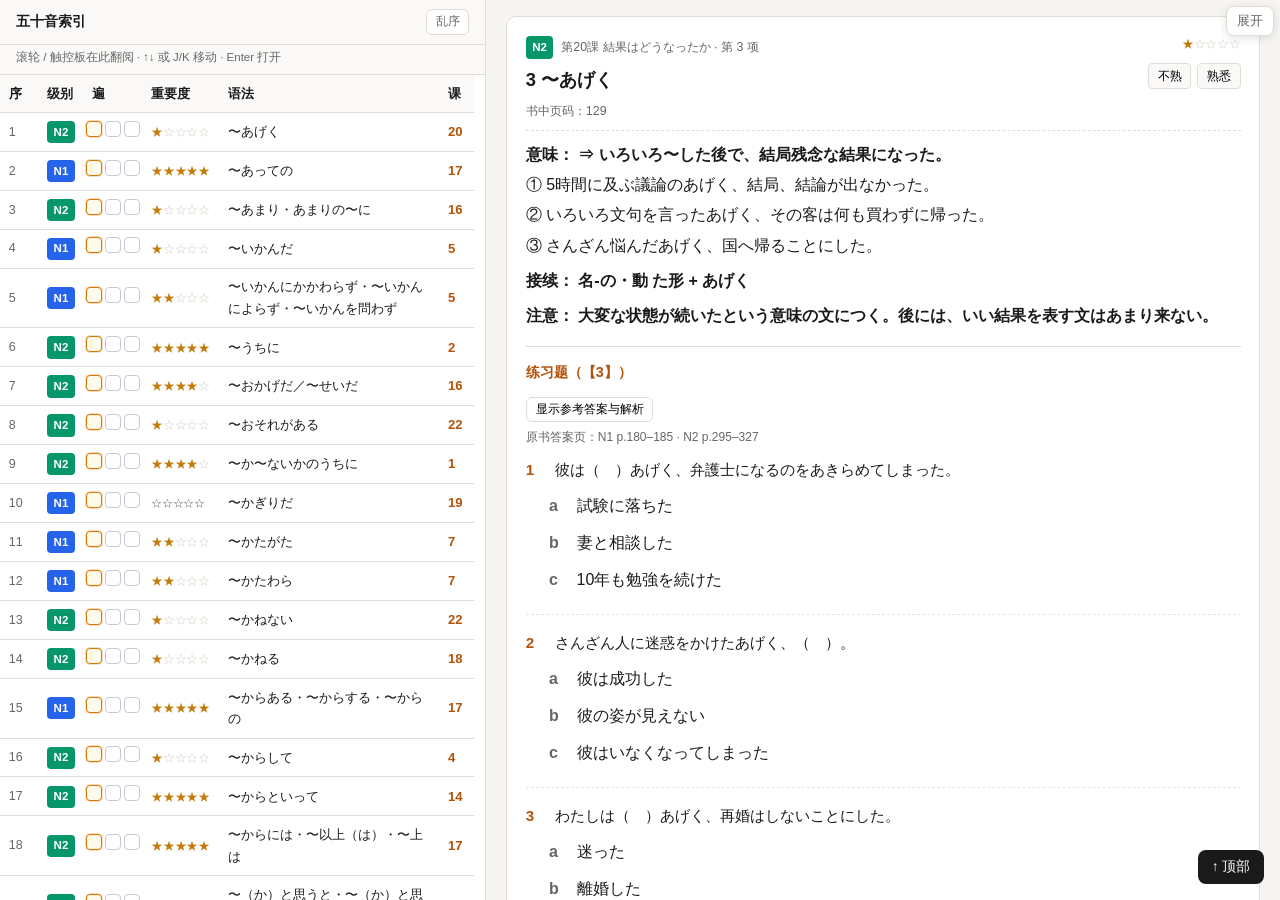
==== commit e9fc3717: "add sync" ====
--- a/index.html
+++ b/index.html
@@ -1003,6 +1003,33 @@
   font-size: 1.05rem;
 }
 .flip-back .example { font-size: 1.02rem; }
+.exercise-toolbar {
+  display: flex;
+  flex-wrap: wrap;
+  align-items: center;
+  gap: 0.5rem 0.75rem;
+  margin: 0 0 0.35rem;
+  font-size: 0.8rem;
+}
+.exercise-toolbar .ex-show-answers {
+  padding: 0.2rem 0.55rem;
+  font-size: 0.78rem;
+  border: 1px solid var(--border);
+  border-radius: 6px;
+  background: var(--card);
+  cursor: pointer;
+}
+.exercise-toolbar .ex-show-answers:hover {
+  background: #f0ede6;
+}
+.exercise-toolbar-bottom {
+  margin-top: 0.75rem;
+  margin-bottom: 0;
+}
+.exercise-toolbar .exercise-hint {
+  color: #9a3412;
+  font-size: 0.75rem;
+}
 .exercise-answer-ref {
   font-size: 0.75rem;
   color: var(--muted);
@@ -1059,6 +1086,35 @@
   background: #e0e7ff;
   border: 1px solid #a5b4fc;
 }
+.ex-analysis {
+  margin-top: 0.65rem;
+  padding: 0.65rem 0.75rem;
+  background: #f8fafc;
+  border-left: 3px solid #b45309;
+  border-radius: 0 6px 6px 0;
+  font-size: 0.88rem;
+  line-height: 1.55;
+}
+.ex-analysis[hidden] {
+  display: none;
+}
+.ex-analysis-rule {
+  margin: 0 0 0.5rem;
+}
+.ex-analysis-opt {
+  margin: 0.35rem 0 0;
+}
+.ex-analysis-opt.ex-opt-correct .ex-analysis-tag {
+  color: #15803d;
+  font-weight: 700;
+}
+.ex-analysis-opt.ex-opt-wrong .ex-analysis-tag {
+  color: #b45309;
+  font-weight: 600;
+}
+.flip-back .ex-analysis {
+  font-size: 0.82rem;
+}
 .review-actions {
   display: grid;
   grid-template-columns: 1fr 1fr;
@@ -1088,7 +1144,7 @@
     <div class="toolbar-row toolbar-row-head">
       <h1 class="toolbar-title" title="重要度★＝真题55%+网评45%（悬停★可见）">
         JLPT新完全掌握语法 N1/N2
-        <span class="title-sub">238 条 · N1 97 · N2 141 · 练习答案 814/814<span class="title-ex-missing">（缺 0）</span></span>
+        <span class="title-sub">238 条 · N1 97 · N2 141</span>
       </h1>
       <div class="sync-toolbar" id="sync-toolbar" hidden>
         <div class="sync-toolbar-row">
@@ -1139,6 +1195,7 @@
       <button type="button" class="pass-clear-btn" data-clear-pass title="清除当前遍全部记录">清除本遍</button>
       <div class="toolbar-group toolbar-group-review">
         <span id="review-stats" class="review-stats"></span>
+        <label class="review-shuffle-toggle" title="勾选后点击选项会红绿判对错（答案可能有误）"><input type="checkbox" id="exercise-grade"> 练习判对错</label>
         <label class="review-shuffle-toggle" title="卡片复习打乱顺序"><input type="checkbox" id="review-shuffle" checked> 乱序</label>
         <button type="button" class="filter-btn" id="btn-review">卡片复习</button>
         <button type="button" class="filter-btn" id="btn-review-weak">待复习</button>
@@ -1168,17 +1225,17 @@
 <p class="example">② いろいろ文句を言ったあげく、その客は何も買わずに帰った。</p>
 <p class="example">③ さんざん悩んだあげく、国へ帰ることにした。</p>
 <p class='field-label'><strong>接续：</strong> 名-の・動 た形 + あげく</p>
-<p class='field-label'><strong>注意：</strong> 大変な状態が続いたという意味の文につく。後には、いい結果を表す文はあまり来ない。</p></div><section class="exercises"><h3>练习题（【3】）</h3><p class="exercise-answer-ref">对照答案：N1 原书 p.180–185 · N2 原书 p.295–327</p><div class="exercise-item" data-q="1" data-answer="c"><p class="exercise-q"><span class="q-num">1</span> 彼は（　）あげく、弁護士になるのをあきらめてしまった。</p><ul class="options"><li data-opt="a" role="button" tabindex="0"><span class="opt">a</span> 試験に落ちた</li><li data-opt="b" role="button" tabindex="0"><span class="opt">b</span> 妻と相談した</li><li data-opt="c" role="button" tabindex="0"><span class="opt">c</span> 10年も勉強を続けた</li></ul></div>
+<p class='field-label'><strong>注意：</strong> 大変な状態が続いたという意味の文につく。後には、いい結果を表す文はあまり来ない。</p></div><section class="exercises"><h3>练习题（【3】）</h3><p class="exercise-toolbar"><button type="button" class="ex-show-answers">显示参考答案与解析</button></p><p class="exercise-answer-ref">原书答案页：N1 p.180–185 · N2 p.295–327</p><div class="exercise-item" data-q="1" data-answer="c"><p class="exercise-q"><span class="q-num">1</span> 彼は（　）あげく、弁護士になるのをあきらめてしまった。</p><ul class="options"><li data-opt="a" role="button" tabindex="0"><span class="opt">a</span> 試験に落ちた</li><li data-opt="b" role="button" tabindex="0"><span class="opt">b</span> 妻と相談した</li><li data-opt="c" role="button" tabindex="0"><span class="opt">c</span> 10年も勉強を続けた</li></ul></div>
 <div class="exercise-item" data-q="2" data-answer="c"><p class="exercise-q"><span class="q-num">2</span> さんざん人に迷惑をかけたあげく、（　）。</p><ul class="options"><li data-opt="a" role="button" tabindex="0"><span class="opt">a</span> 彼は成功した</li><li data-opt="b" role="button" tabindex="0"><span class="opt">b</span> 彼の姿が見えない</li><li data-opt="c" role="button" tabindex="0"><span class="opt">c</span> 彼はいなくなってしまった</li></ul></div>
-<div class="exercise-item" data-q="3" data-answer="a"><p class="exercise-q"><span class="q-num">3</span> わたしは（　）あげく、再婚はしないことにした。</p><ul class="options"><li data-opt="a" role="button" tabindex="0"><span class="opt">a</span> 迷った</li><li data-opt="b" role="button" tabindex="0"><span class="opt">b</span> 離婚した</li><li data-opt="c" role="button" tabindex="0"><span class="opt">c</span> 彼と出会った</li></ul></div></section><div class="review-bar review-bar-bottom" data-aid="n2-l20-g03"><button type="button" class="rv-btn" data-review="hard" title="不熟悉">不熟</button><button type="button" class="rv-btn" data-review="good" title="熟悉">熟悉</button></div></article>
+<div class="exercise-item" data-q="3" data-answer="a"><p class="exercise-q"><span class="q-num">3</span> わたしは（　）あげく、再婚はしないことにした。</p><ul class="options"><li data-opt="a" role="button" tabindex="0"><span class="opt">a</span> 迷った</li><li data-opt="b" role="button" tabindex="0"><span class="opt">b</span> 離婚した</li><li data-opt="c" role="button" tabindex="0"><span class="opt">c</span> 彼と出会った</li></ul></div><p class="exercise-toolbar exercise-toolbar-bottom"><button type="button" class="ex-show-answers">显示参考答案与解析</button></p></section><div class="review-bar review-bar-bottom" data-aid="n2-l20-g03"><button type="button" class="rv-btn" data-review="hard" title="不熟悉">不熟</button><button type="button" class="rv-btn" data-review="good" title="熟悉">熟悉</button></div></article>
 <article class="grammar-card" id="n1-l17-g05" data-aid="n1-l17-g05" data-level="N1" data-lesson="17" data-pattern="〜あっての" data-stars="5"><header><span class="badge n1">N1</span><span class="lesson">第17課 強調 · 第 5 项</span><span class="importance"><span class="stars s5" title="书中N1 · 综合★5（分0.59）= 本地真题★4 + 外部★4；N1真题约1题次/1套">★★★★★<span class="dim"></span></span></span><div class="review-bar" data-aid="n1-l17-g05"><button type="button" class="rv-btn" data-review="hard" title="不熟悉">不熟</button><button type="button" class="rv-btn" data-review="good" title="熟悉">熟悉</button></div><h2>5 〜あっての</h2><p class="book-pages">书中页码：108, 164, 166</p></header><div class="body"><p class='field-label'><strong>意味：</strong> ⇒〜があるからこそ、あることが成立する。</p>
 <p class='field-label'><strong>例句：</strong></p>
 <p class="example">①結婚は、相手あってのことだから、相手がいなければどうしようもない。</p>
 <p class="example">②海あっての漁業なのだから、海を汚してはいけない。</p>
 <p class="example">③読者あっての雑誌なので、読者が読みたいと思うものを提供したい。</p>
 <p class='field-label'><strong>接续：</strong> 名詞＋あっての＋名詞</p>
-<p class='field-label'><strong>注意：</strong> 「〜」の意義や恩恵を強調する。話者が必要不可欠と思うことを表す言葉につく。</p></div><section class="exercises"><h3>练习题（【5】）</h3><p class="exercise-answer-ref">对照答案：N1 原书 p.180–185 · N2 原书 p.295–327</p><div class="exercise-item" data-q="1" data-answer="b"><p class="exercise-q"><span class="q-num">1</span> 過去の失敗あっての（　）だ。</p><ul class="options"><li data-opt="a" role="button" tabindex="0"><span class="opt">a</span> 反省</li><li data-opt="b" role="button" tabindex="0"><span class="opt">b</span> 成功</li><li data-opt="c" role="button" tabindex="0"><span class="opt">c</span> 連続</li></ul></div>
-<div class="exercise-item" data-q="2" data-answer="b"><p class="exercise-q"><span class="q-num">2</span> 病気が全快しました。（　）あっての回復です。感謝しています。</p><ul class="options"><li data-opt="a" role="button" tabindex="0"><span class="opt">a</span> 健康</li><li data-opt="b" role="button" tabindex="0"><span class="opt">b</span> 命</li><li data-opt="c" role="button" tabindex="0"><span class="opt">c</span> 家族の協力</li></ul></div></section><div class="review-bar review-bar-bottom" data-aid="n1-l17-g05"><button type="button" class="rv-btn" data-review="hard" title="不熟悉">不熟</button><button type="button" class="rv-btn" data-review="good" title="熟悉">熟悉</button></div></article>
+<p class='field-label'><strong>注意：</strong> 「〜」の意義や恩恵を強調する。話者が必要不可欠と思うことを表す言葉につく。</p></div><section class="exercises"><h3>练习题（【5】）</h3><p class="exercise-toolbar"><button type="button" class="ex-show-answers">显示参考答案与解析</button></p><p class="exercise-answer-ref">原书答案页：N1 p.180–185 · N2 p.295–327</p><div class="exercise-item" data-q="1" data-answer="b"><p class="exercise-q"><span class="q-num">1</span> 過去の失敗あっての（　）だ。</p><ul class="options"><li data-opt="a" role="button" tabindex="0"><span class="opt">a</span> 反省</li><li data-opt="b" role="button" tabindex="0"><span class="opt">b</span> 成功</li><li data-opt="c" role="button" tabindex="0"><span class="opt">c</span> 連続</li></ul></div>
+<div class="exercise-item" data-q="2" data-answer="b"><p class="exercise-q"><span class="q-num">2</span> 病気が全快しました。（　）あっての回復です。感謝しています。</p><ul class="options"><li data-opt="a" role="button" tabindex="0"><span class="opt">a</span> 健康</li><li data-opt="b" role="button" tabindex="0"><span class="opt">b</span> 命</li><li data-opt="c" role="button" tabindex="0"><span class="opt">c</span> 家族の協力</li></ul></div><p class="exercise-toolbar exercise-toolbar-bottom"><button type="button" class="ex-show-answers">显示参考答案与解析</button></p></section><div class="review-bar review-bar-bottom" data-aid="n1-l17-g05"><button type="button" class="rv-btn" data-review="hard" title="不熟悉">不熟</button><button type="button" class="rv-btn" data-review="good" title="熟悉">熟悉</button></div></article>
 <article class="grammar-card" id="n2-l16-g04" data-aid="n2-l16-g04" data-level="N2" data-lesson="16" data-pattern="〜あまり・あまりの〜に" data-stars="1"><header><span class="badge n2">N2</span><span class="lesson">第16課 〜だから（理由）-1 · 第 4 项</span><span class="importance"><span class="stars s1" title="书中N2 · 综合★1（分0.08）= 本地真题★0 + 外部★1；N1真题约0题次/0套">★<span class="dim">☆☆☆☆</span></span></span><div class="review-bar" data-aid="n2-l16-g04"><button type="button" class="rv-btn" data-review="hard" title="不熟悉">不熟</button><button type="button" class="rv-btn" data-review="good" title="熟悉">熟悉</button></div><h2>4 〜あまり・あまりの〜に</h2><p class="book-pages">书中页码：—</p></header><div class="body"><p class='field-label'><strong>意味：</strong> ⇒ とても〜ので、普通ではない結果になってしまった。</p>
 <p class="example">① 自分の番が近づいてきたとき、わたしは緊張のあまり頭の中が真っ白になってしまった。</p>
 <p class="example">② 当然勝つと思っていた試合で最後に逆転負けし、悔しさのあまりぼろぼろ泣いた。</p>
@@ -1186,10 +1243,10 @@
 <p class="example">④ 10年ぶりに兄に会った。兄のあまりの変化に言葉が出なかった。</p>
 <p class='field-label'><strong>接续：</strong> 名-の・動・形普通形肯定（ナ形だ -な）+ あまり</p>
 <p class='field-label'><strong>注意：</strong> あまりの + 名 + に</p>
-<p class='field-label'><strong>注意：</strong> 後には、普通でない結果（悪い結果が多い）を表す文が来る。話者の希望・意向を表す文や働きかけの文は来ない。</p></div><section class="exercises"><h3>练习题（【4】）</h3><p class="exercise-answer-ref">对照答案：N1 原书 p.180–185 · N2 原书 p.295–327</p><div class="exercise-item" data-q="1" data-answer="b"><p class="exercise-q"><span class="q-num">1</span> 結論を（　）あまり、相手を怒らせてしまった。</p><ul class="options"><li data-opt="a" role="button" tabindex="0"><span class="opt">a</span> 急いだ</li><li data-opt="b" role="button" tabindex="0"><span class="opt">b</span> 急いだの</li><li data-opt="c" role="button" tabindex="0"><span class="opt">c</span> 急いで</li></ul></div>
-<div class="exercise-item" data-q="2" data-answer="c"><p class="exercise-q"><span class="q-num">2</span> わたしが書いた小説が入選した。その晩はうれしさのあまり（　）。</p><ul class="options"><li data-opt="a" role="button" tabindex="0"><span class="opt">a</span> よく眠った</li><li data-opt="b" role="button" tabindex="0"><span class="opt">b</span> よく眠れなかった</li><li data-opt="c" role="button" tabindex="0"><span class="opt">c</span> 少し眠った</li></ul></div>
-<div class="exercise-item" data-q="3" data-answer="a"><p class="exercise-q"><span class="q-num">3</span> お祭りの後はごみがいっぱいだった。あまりの汚さに（　）。</p><ul class="options"><li data-opt="a" role="button" tabindex="0"><span class="opt">a</span> 良くないと思う</li><li data-opt="b" role="button" tabindex="0"><span class="opt">b</span> 気分が悪くなった</li><li data-opt="c" role="button" tabindex="0"><span class="opt">c</span> すぐ掃除をしてください</li></ul></div>
-<div class="exercise-item" data-q="4" data-answer="a"><p class="exercise-q"><span class="q-num">4</span> 沖縄の海は本当にきれいだった。あまりの美しさに（　）。</p><ul class="options"><li data-opt="a" role="button" tabindex="0"><span class="opt">a</span> ぼーっとしてしまった</li><li data-opt="b" role="button" tabindex="0"><span class="opt">b</span> よく見た</li><li data-opt="c" role="button" tabindex="0"><span class="opt">c</span> とてもうれしかった</li></ul></div></section><div class="review-bar review-bar-bottom" data-aid="n2-l16-g04"><button type="button" class="rv-btn" data-review="hard" title="不熟悉">不熟</button><button type="button" class="rv-btn" data-review="good" title="熟悉">熟悉</button></div></article>
+<p class='field-label'><strong>注意：</strong> 後には、普通でない結果（悪い結果が多い）を表す文が来る。話者の希望・意向を表す文や働きかけの文は来ない。</p></div><section class="exercises"><h3>练习题（【4】）</h3><p class="exercise-toolbar"><button type="button" class="ex-show-answers">显示参考答案与解析</button></p><p class="exercise-answer-ref">原书答案页：N1 p.180–185 · N2 p.295–327</p><div class="exercise-item" data-q="1" data-answer="a"><p class="exercise-q"><span class="q-num">1</span> 結論を（　）あまり、相手を怒らせてしまった。</p><ul class="options"><li data-opt="a" role="button" tabindex="0"><span class="opt">a</span> 急いだ</li><li data-opt="b" role="button" tabindex="0"><span class="opt">b</span> 急いだの</li><li data-opt="c" role="button" tabindex="0"><span class="opt">c</span> 急いで</li></ul></div>
+<div class="exercise-item" data-q="2" data-answer="b"><p class="exercise-q"><span class="q-num">2</span> わたしが書いた小説が入選した。その晩はうれしさのあまり（　）。</p><ul class="options"><li data-opt="a" role="button" tabindex="0"><span class="opt">a</span> よく眠った</li><li data-opt="b" role="button" tabindex="0"><span class="opt">b</span> よく眠れなかった</li><li data-opt="c" role="button" tabindex="0"><span class="opt">c</span> 少し眠った</li></ul></div>
+<div class="exercise-item" data-q="3" data-answer="b"><p class="exercise-q"><span class="q-num">3</span> お祭りの後はごみがいっぱいだった。あまりの汚さに（　）。</p><ul class="options"><li data-opt="a" role="button" tabindex="0"><span class="opt">a</span> 良くないと思う</li><li data-opt="b" role="button" tabindex="0"><span class="opt">b</span> 気分が悪くなった</li><li data-opt="c" role="button" tabindex="0"><span class="opt">c</span> すぐ掃除をしてください</li></ul></div>
+<div class="exercise-item" data-q="4" data-answer="a"><p class="exercise-q"><span class="q-num">4</span> 沖縄の海は本当にきれいだった。あまりの美しさに（　）。</p><ul class="options"><li data-opt="a" role="button" tabindex="0"><span class="opt">a</span> ぼーっとしてしまった</li><li data-opt="b" role="button" tabindex="0"><span class="opt">b</span> よく見た</li><li data-opt="c" role="button" tabindex="0"><span class="opt">c</span> とてもうれしかった</li></ul></div><p class="exercise-toolbar exercise-toolbar-bottom"><button type="button" class="ex-show-answers">显示参考答案与解析</button></p></section><div class="review-bar review-bar-bottom" data-aid="n2-l16-g04"><button type="button" class="rv-btn" data-review="hard" title="不熟悉">不熟</button><button type="button" class="rv-btn" data-review="good" title="熟悉">熟悉</button></div></article>
 <article class="grammar-card" id="n1-l05-g01" data-aid="n1-l05-g01" data-level="N1" data-lesson="5" data-pattern="〜いかんだ" data-stars="1"><header><span class="badge n1">N1</span><span class="lesson">第5課 関連・無関係 · 第 1 项</span><span class="importance"><span class="stars s1" title="书中N1 · 综合★1（分0.03）= 本地真题★0 + 外部★1；N1真题约0题次/0套">★<span class="dim">☆☆☆☆</span></span></span><div class="review-bar" data-aid="n1-l05-g01"><button type="button" class="rv-btn" data-review="hard" title="不熟悉">不熟</button><button type="button" class="rv-btn" data-review="good" title="熟悉">熟悉</button></div><h2>1 〜いかんだ</h2><p class="book-pages">书中页码：34, 144</p></header><div class="body"><p class='field-label'><strong>意味：</strong> ⇒〜がどうであるかによって事態が変わる・事態が決まる。</p>
 <p class='field-label'><strong>例句：</strong></p>
 <p class="example">①世界選手権大会をこの国で開催できるかどうかは、国民の協力いかんだ。</p>
@@ -1197,10 +1254,10 @@
 <p class="example">③申し込み者数いかんでは、ツアーを中止しなければならないかもしれない。</p>
 <p class="example">④支持率いかんでは、今の政権も長くは続かないだろう。</p>
 <p class='field-label'><strong>接续：</strong> 名 + いかんだ</p>
-<p class='field-label'><strong>注意：</strong> いろいろな違いや幅がある意味の言葉（考え方・成績・態度など）につく。後には、いろいろに変わる可能性がある・決まるなどの意味の文が来る。「〜いかんでは」の後には、いろいろな事態のうち可能性があるものが来る。</p></div><section class="exercises"><h3>练习题（【1】）</h3><p class="exercise-answer-ref">对照答案：N1 原书 p.180–185 · N2 原书 p.295–327</p><div class="exercise-item" data-q="1" data-answer="c"><p class="exercise-q"><span class="q-num">1</span> （　）いかんで入院するかしないかを決めるのだそうです。</p><ul class="options"><li data-opt="a" role="button" tabindex="0"><span class="opt">a</span> 本人の承諾</li><li data-opt="b" role="button" tabindex="0"><span class="opt">b</span> 空きベッドの有無</li><li data-opt="c" role="button" tabindex="0"><span class="opt">c</span> 今日の検査の結果</li></ul></div>
+<p class='field-label'><strong>注意：</strong> いろいろな違いや幅がある意味の言葉（考え方・成績・態度など）につく。後には、いろいろに変わる可能性がある・決まるなどの意味の文が来る。「〜いかんでは」の後には、いろいろな事態のうち可能性があるものが来る。</p></div><section class="exercises"><h3>练习题（【1】）</h3><p class="exercise-toolbar"><button type="button" class="ex-show-answers">显示参考答案与解析</button></p><p class="exercise-answer-ref">原书答案页：N1 p.180–185 · N2 p.295–327</p><div class="exercise-item" data-q="1" data-answer="c"><p class="exercise-q"><span class="q-num">1</span> （　）いかんで入院するかしないかを決めるのだそうです。</p><ul class="options"><li data-opt="a" role="button" tabindex="0"><span class="opt">a</span> 本人の承諾</li><li data-opt="b" role="button" tabindex="0"><span class="opt">b</span> 空きベッドの有無</li><li data-opt="c" role="button" tabindex="0"><span class="opt">c</span> 今日の検査の結果</li></ul></div>
 <div class="exercise-item" data-q="2" data-answer="b"><p class="exercise-q"><span class="q-num">2</span> 父は、体調いかんでは、（　）。</p><ul class="options"><li data-opt="a" role="button" tabindex="0"><span class="opt">a</span> 役職を続けるかどうか迷っているらしい</li><li data-opt="b" role="button" tabindex="0"><span class="opt">b</span> その日の仕事の量を変えているようだ</li><li data-opt="c" role="button" tabindex="0"><span class="opt">c</span> 会社を辞めるかもしれない</li></ul></div>
 <div class="exercise-item" data-q="3" data-answer="b"><p class="exercise-q"><span class="q-num">3</span> 宣伝方法いかんで（　）。</p><ul class="options"><li data-opt="a" role="button" tabindex="0"><span class="opt">a</span> 商品が売れた</li><li data-opt="b" role="button" tabindex="0"><span class="opt">b</span> 売り上げが左右される</li><li data-opt="c" role="button" tabindex="0"><span class="opt">c</span> 売り上げ数が減った</li></ul></div>
-<div class="exercise-item" data-q="4" data-answer="a"><p class="exercise-q"><span class="q-num">4</span> 党首のやる気いかんで（　）。</p><ul class="options"><li data-opt="a" role="button" tabindex="0"><span class="opt">a</span> 選挙の結果が決まる</li><li data-opt="b" role="button" tabindex="0"><span class="opt">b</span> 選挙に負けた</li><li data-opt="c" role="button" tabindex="0"><span class="opt">c</span> 選挙に勝ちたい</li></ul></div></section><div class="review-bar review-bar-bottom" data-aid="n1-l05-g01"><button type="button" class="rv-btn" data-review="hard" title="不熟悉">不熟</button><button type="button" class="rv-btn" data-review="good" title="熟悉">熟悉</button></div></article>
+<div class="exercise-item" data-q="4" data-answer="a"><p class="exercise-q"><span class="q-num">4</span> 党首のやる気いかんで（　）。</p><ul class="options"><li data-opt="a" role="button" tabindex="0"><span class="opt">a</span> 選挙の結果が決まる</li><li data-opt="b" role="button" tabindex="0"><span class="opt">b</span> 選挙に負けた</li><li data-opt="c" role="button" tabindex="0"><span class="opt">c</span> 選挙に勝ちたい</li></ul></div><p class="exercise-toolbar exercise-toolbar-bottom"><button type="button" class="ex-show-answers">显示参考答案与解析</button></p></section><div class="review-bar review-bar-bottom" data-aid="n1-l05-g01"><button type="button" class="rv-btn" data-review="hard" title="不熟悉">不熟</button><button type="button" class="rv-btn" data-review="good" title="熟悉">熟悉</button></div></article>
 <article class="grammar-card" id="n1-l05-g02" data-aid="n1-l05-g02" data-level="N1" data-lesson="5" data-pattern="〜いかんにかかわらず・〜いかんによらず・〜いかんを問わず" data-stars="2"><header><span class="badge n1">N1</span><span class="lesson">第5課 関連・無関係 · 第 2 项</span><span class="importance"><span class="stars s2" title="书中N1 · 综合★2（分0.21）= 本地真题★0 + 外部★3；N1真题约0题次/0套">★★<span class="dim">☆☆☆</span></span></span><div class="review-bar" data-aid="n1-l05-g02"><button type="button" class="rv-btn" data-review="hard" title="不熟悉">不熟</button><button type="button" class="rv-btn" data-review="good" title="熟悉">熟悉</button></div><h2>2 〜いかんにかかわらず・〜いかんによらず・〜いかんを問わず</h2><p class="book-pages">书中页码：35</p></header><div class="body"><p class='field-label'><strong>意味：</strong> ⇒あることの成立に〜は関係ない・影響はない。</p>
 <p class='field-label'><strong>例句：</strong></p>
 <p class="example">①内容のいかんにかかわらず、個人情報の問い合わせにはお答えしておりません。</p>
@@ -1208,10 +1265,10 @@
 <p class="example">③当社は学歴・年齢・過去の実績のいかんを問わず、初任給は一律です。</p>
 <p class='field-label'><strong>接续：</strong> 名（の）+ いかんにかかわらず・いかんによらず</p>
 <p class='field-label'><strong>接续：</strong> 名（の）+ いかんを問わず</p>
-<p class='field-label'><strong>注意：</strong> いろいろな違いや幅がある意味の言葉につく。後には、「〜」に影響されないことを表す文が来る。</p></div><section class="exercises"><h3>练习题（【2】）</h3><p class="exercise-answer-ref">对照答案：N1 原书 p.180–185 · N2 原书 p.295–327</p><div class="exercise-item" data-q="1" data-answer="a"><p class="exercise-q"><span class="q-num">1</span> （　）のいかんによらず、一度購入されたチケットの払い戻しはいたしません。</p><ul class="options"><li data-opt="a" role="button" tabindex="0"><span class="opt">a</span> 理由</li><li data-opt="b" role="button" tabindex="0"><span class="opt">b</span> 不当な理由</li><li data-opt="c" role="button" tabindex="0"><span class="opt">c</span> 正当な理由</li></ul></div>
-<div class="exercise-item" data-q="2" data-answer="b"><p class="exercise-q"><span class="q-num">2</span> （　）のいかんを問わず、優秀な社員を募集している。</p><ul class="options"><li data-opt="a" role="button" tabindex="0"><span class="opt">a</span> 男女</li><li data-opt="b" role="button" tabindex="0"><span class="opt">b</span> 学歴</li><li data-opt="c" role="button" tabindex="0"><span class="opt">c</span> 国内か国外か</li></ul></div>
+<p class='field-label'><strong>注意：</strong> いろいろな違いや幅がある意味の言葉につく。後には、「〜」に影響されないことを表す文が来る。</p></div><section class="exercises"><h3>练习题（【2】）</h3><p class="exercise-toolbar"><button type="button" class="ex-show-answers">显示参考答案与解析</button></p><p class="exercise-answer-ref">原书答案页：N1 p.180–185 · N2 p.295–327</p><div class="exercise-item" data-q="1" data-answer="a"><p class="exercise-q"><span class="q-num">1</span> （　）のいかんによらず、一度購入されたチケットの払い戻しはいたしません。</p><ul class="options"><li data-opt="a" role="button" tabindex="0"><span class="opt">a</span> 理由</li><li data-opt="b" role="button" tabindex="0"><span class="opt">b</span> 不当な理由</li><li data-opt="c" role="button" tabindex="0"><span class="opt">c</span> 正当な理由</li></ul></div>
+<div class="exercise-item" data-q="2" data-answer="a"><p class="exercise-q"><span class="q-num">2</span> （　）のいかんを問わず、優秀な社員を募集している。</p><ul class="options"><li data-opt="a" role="button" tabindex="0"><span class="opt">a</span> 男女</li><li data-opt="b" role="button" tabindex="0"><span class="opt">b</span> 学歴</li><li data-opt="c" role="button" tabindex="0"><span class="opt">c</span> 国内か国外か</li></ul></div>
 <div class="exercise-item" data-q="3" data-answer="c"><p class="exercise-q"><span class="q-num">3</span> スピーチ大会では、内容のいかんにかかわらず、（　）。</p><ul class="options"><li data-opt="a" role="button" tabindex="0"><span class="opt">a</span> みんな上手だった</li><li data-opt="b" role="button" tabindex="0"><span class="opt">b</span> みんな時間オーバーだった</li><li data-opt="c" role="button" tabindex="0"><span class="opt">c</span> 全員に参加賞が与えられる</li></ul></div>
-<div class="exercise-item" data-q="4" data-answer="a"><p class="exercise-q"><span class="q-num">4</span> 借りたお金は金額いかんにかかわらず、（　）。</p><ul class="options"><li data-opt="a" role="button" tabindex="0"><span class="opt">a</span> 早く返すべきだ</li><li data-opt="b" role="button" tabindex="0"><span class="opt">b</span> かなり高額だ</li><li data-opt="c" role="button" tabindex="0"><span class="opt">c</span> 先週返したはずだ</li></ul></div></section><div class="review-bar review-bar-bottom" data-aid="n1-l05-g02"><button type="button" class="rv-btn" data-review="hard" title="不熟悉">不熟</button><button type="button" class="rv-btn" data-review="good" title="熟悉">熟悉</button></div></article>
+<div class="exercise-item" data-q="4" data-answer="a"><p class="exercise-q"><span class="q-num">4</span> 借りたお金は金額いかんにかかわらず、（　）。</p><ul class="options"><li data-opt="a" role="button" tabindex="0"><span class="opt">a</span> 早く返すべきだ</li><li data-opt="b" role="button" tabindex="0"><span class="opt">b</span> かなり高額だ</li><li data-opt="c" role="button" tabindex="0"><span class="opt">c</span> 先週返したはずだ</li></ul></div><p class="exercise-toolbar exercise-toolbar-bottom"><button type="button" class="ex-show-answers">显示参考答案与解析</button></p></section><div class="review-bar review-bar-bottom" data-aid="n1-l05-g02"><button type="button" class="rv-btn" data-review="hard" title="不熟悉">不熟</button><button type="button" class="rv-btn" data-review="good" title="熟悉">熟悉</button></div></article>
 <article class="grammar-card" id="n2-l02-g02" data-aid="n2-l02-g02" data-level="N2" data-lesson="2" data-pattern="〜うちに" data-stars="5"><header><span class="badge n2">N2</span><span class="lesson">第2課 〜している（進行中） · 第 2 项</span><span class="importance"><span class="stars s5" title="书中N2 · 综合★5（分0.72）= 本地真题★5 + 外部★5；N1真题约3题次/3套">★★★★★<span class="dim"></span></span></span><div class="review-bar" data-aid="n2-l02-g02"><button type="button" class="rv-btn" data-review="hard" title="不熟悉">不熟</button><button type="button" class="rv-btn" data-review="good" title="熟悉">熟悉</button></div><h2>2 〜うちに</h2><p class="book-pages">书中页码：14</p></header><div class="body"><p><strong>意味（A）：</strong> ⇒ 時間の制限があって、〜でなくなった後では実現が難しいから、その前にしてしまう。</p>
 <p class="example">① 家事は、子供が眠っているうちに、全部やってしまった。</p>
 <p class="example">② 忘れないうちに、カレンダーにメモしておこう。</p>
@@ -1222,11 +1279,11 @@
 <p class="example">⑤ インターネットで調べているうちに、いろいろなことがわかってきた。</p>
 <p class="example">⑥ この携帯電話は、長い間使っているうちに、もう自分の体の一部のようになった。</p>
 <p class="example">⑦ 知らないうちに、雨が降り始めていた。</p>
-<p><strong>接续（B）：</strong> 動 辞書形 / ている形 / ない形 + うちに</p></div><section class="exercises"><h3>练习题（【2】）</h3><p class="exercise-answer-ref">对照答案：N1 原书 p.180–185 · N2 原书 p.295–327</p><div class="exercise-item" data-q="1" data-answer="a"><p class="exercise-q"><span class="q-num">1</span> アイスクリームが（　）うちに食べなければ……。</p><ul class="options"><li data-opt="a" role="button" tabindex="0"><span class="opt">a</span> 溶ける</li><li data-opt="b" role="button" tabindex="0"><span class="opt">b</span> 溶けている</li><li data-opt="c" role="button" tabindex="0"><span class="opt">c</span> 溶けない</li></ul></div>
+<p><strong>接续（B）：</strong> 動 辞書形 / ている形 / ない形 + うちに</p></div><section class="exercises"><h3>练习题（【2】）</h3><p class="exercise-toolbar"><button type="button" class="ex-show-answers">显示参考答案与解析</button></p><p class="exercise-answer-ref">原书答案页：N1 p.180–185 · N2 p.295–327</p><div class="exercise-item" data-q="1" data-answer="a"><p class="exercise-q"><span class="q-num">1</span> アイスクリームが（　）うちに食べなければ……。</p><ul class="options"><li data-opt="a" role="button" tabindex="0"><span class="opt">a</span> 溶ける</li><li data-opt="b" role="button" tabindex="0"><span class="opt">b</span> 溶けている</li><li data-opt="c" role="button" tabindex="0"><span class="opt">c</span> 溶けない</li></ul></div>
 <div class="exercise-item" data-q="2" data-answer="a"><p class="exercise-q"><span class="q-num">2</span> 山道を（　）うちに雨が降ってきた。</p><ul class="options"><li data-opt="a" role="button" tabindex="0"><span class="opt">a</span> 歩いていた</li><li data-opt="b" role="button" tabindex="0"><span class="opt">b</span> 歩いた</li><li data-opt="c" role="button" tabindex="0"><span class="opt">c</span> 歩いている</li></ul></div>
-<div class="exercise-item" data-q="3" data-answer="b"><p class="exercise-q"><span class="q-num">3</span> （　）うちに欲しい物を買っておこう。</p><ul class="options"><li data-opt="a" role="button" tabindex="0"><span class="opt">a</span> お金がある</li><li data-opt="b" role="button" tabindex="0"><span class="opt">b</span> 給料をもらう</li><li data-opt="c" role="button" tabindex="0"><span class="opt">c</span> お金が残る</li></ul></div>
-<div class="exercise-item" data-q="4" data-answer="c"><p class="exercise-q"><span class="q-num">4</span> この料理、熱いうちに（　）。</p><ul class="options"><li data-opt="a" role="button" tabindex="0"><span class="opt">a</span> おいしいですよ</li><li data-opt="b" role="button" tabindex="0"><span class="opt">b</span> 召し上がってください</li><li data-opt="c" role="button" tabindex="0"><span class="opt">c</span> いい香りがします</li></ul></div>
-<div class="exercise-item" data-q="5" data-answer="c"><p class="exercise-q"><span class="q-num">5</span> わたしはサッカーのルールがよくわからなかったんですが、テレビで試合を見ているうちに（　）。</p><ul class="options"><li data-opt="a" role="button" tabindex="0"><span class="opt">a</span> とても楽しかったです</li><li data-opt="b" role="button" tabindex="0"><span class="opt">b</span> おもしろいと思いました</li><li data-opt="c" role="button" tabindex="0"><span class="opt">c</span> わかってきました</li></ul></div></section><div class="review-bar review-bar-bottom" data-aid="n2-l02-g02"><button type="button" class="rv-btn" data-review="hard" title="不熟悉">不熟</button><button type="button" class="rv-btn" data-review="good" title="熟悉">熟悉</button></div></article>
+<div class="exercise-item" data-q="3" data-answer="a"><p class="exercise-q"><span class="q-num">3</span> （　）うちに欲しい物を買っておこう。</p><ul class="options"><li data-opt="a" role="button" tabindex="0"><span class="opt">a</span> お金がある</li><li data-opt="b" role="button" tabindex="0"><span class="opt">b</span> 給料をもらう</li><li data-opt="c" role="button" tabindex="0"><span class="opt">c</span> お金が残る</li></ul></div>
+<div class="exercise-item" data-q="4" data-answer="b"><p class="exercise-q"><span class="q-num">4</span> この料理、熱いうちに（　）。</p><ul class="options"><li data-opt="a" role="button" tabindex="0"><span class="opt">a</span> おいしいですよ</li><li data-opt="b" role="button" tabindex="0"><span class="opt">b</span> 召し上がってください</li><li data-opt="c" role="button" tabindex="0"><span class="opt">c</span> いい香りがします</li></ul></div>
+<div class="exercise-item" data-q="5" data-answer="c"><p class="exercise-q"><span class="q-num">5</span> わたしはサッカーのルールがよくわからなかったんですが、テレビで試合を見ているうちに（　）。</p><ul class="options"><li data-opt="a" role="button" tabindex="0"><span class="opt">a</span> とても楽しかったです</li><li data-opt="b" role="button" tabindex="0"><span class="opt">b</span> おもしろいと思いました</li><li data-opt="c" role="button" tabindex="0"><span class="opt">c</span> わかってきました</li></ul></div><p class="exercise-toolbar exercise-toolbar-bottom"><button type="button" class="ex-show-answers">显示参考答案与解析</button></p></section><div class="review-bar review-bar-bottom" data-aid="n2-l02-g02"><button type="button" class="rv-btn" data-review="hard" title="不熟悉">不熟</button><button type="button" class="rv-btn" data-review="good" title="熟悉">熟悉</button></div></article>
 <article class="grammar-card" id="n2-l16-g03" data-aid="n2-l16-g03" data-level="N2" data-lesson="16" data-pattern="〜おかげだ／〜せいだ" data-stars="4"><header><span class="badge n2">N2</span><span class="lesson">第16課 〜だから（理由）-1 · 第 3 项</span><span class="importance"><span class="stars s4" title="书中N2 · 综合★4（分0.34）= 本地真题★0 + 外部★5；N1真题约0题次/0套">★★★★<span class="dim">☆</span></span></span><div class="review-bar" data-aid="n2-l16-g03"><button type="button" class="rv-btn" data-review="hard" title="不熟悉">不熟</button><button type="button" class="rv-btn" data-review="good" title="熟悉">熟悉</button></div><h2>3 〜おかげだ／〜せいだ</h2><p class="book-pages">书中页码：105</p></header><div class="body"><p class='field-label'><strong>意味：</strong> ⇒ 〜の影響で、いい結果／悪い結果になった。</p>
 <p class="example">① わたしが東西大学に合格できたのは、山川先生のおかげです。ありがとうございました。</p>
 <p class="example">② 佐藤さんが丁寧にチェックしてくださったおかげで、いいレポートができました。</p>
@@ -1235,98 +1292,98 @@
 <p class="example">⑤ 今年の春は気温が低い日が多かったせいで、桜の開花が遅い。</p>
 <p class="example">⑥ 値段のせいか、この商品は売れ行きが悪い。</p>
 <p class='field-label'><strong>接续：</strong> 名-の　・　動・形普通形（ナ形だ -な）+ おかげだ／せいだ</p>
-<p class='field-label'><strong>注意：</strong> 「〜おかげで」の後にはいい結果を表す文、「〜せいで」の後には良くない結果を表す文が来る。話者の意向を表す文や働きかけの文は来ない。</p></div><section class="exercises"><h3>练习题（【3】）</h3><p class="exercise-answer-ref">对照答案：N1 原书 p.180–185 · N2 原书 p.295–327</p><div class="exercise-item" data-q="1" data-answer="c"><p class="exercise-q"><span class="q-num">1</span> 田中さんの（　）、楽しい旅行ができました。ありがとうございました。</p><ul class="options"><li data-opt="a" role="button" tabindex="0"><span class="opt">a</span> おかげで</li><li data-opt="b" role="button" tabindex="0"><span class="opt">b</span> おかげさまで</li><li data-opt="c" role="button" tabindex="0"><span class="opt">c</span> おかげか</li></ul></div>
-<div class="exercise-item" data-q="2" data-answer="a"><p class="exercise-q"><span class="q-num">2</span> 体力がついてきたおかげで、これからは（　）。</p><ul class="options"><li data-opt="a" role="button" tabindex="0"><span class="opt">a</span> 頑張ろう</li><li data-opt="b" role="button" tabindex="0"><span class="opt">b</span> 頑張れる</li><li data-opt="c" role="button" tabindex="0"><span class="opt">c</span> 頑張ることにした</li></ul></div>
-<div class="exercise-item" data-q="3" data-answer="b"><p class="exercise-q"><span class="q-num">3</span> 来客が多かったせいで、とても（　）。</p><ul class="options"><li data-opt="a" role="button" tabindex="0"><span class="opt">a</span> 良かった</li><li data-opt="b" role="button" tabindex="0"><span class="opt">b</span> 楽しかった</li><li data-opt="c" role="button" tabindex="0"><span class="opt">c</span> 疲れた</li></ul></div>
-<div class="exercise-item" data-q="4" data-answer="a"><p class="exercise-q"><span class="q-num">4</span> この夏、気温が上がらなかった（　）、ぶどうが甘くない。</p><ul class="options"><li data-opt="a" role="button" tabindex="0"><span class="opt">a</span> せいで</li><li data-opt="b" role="button" tabindex="0"><span class="opt">b</span> おかげで</li><li data-opt="c" role="button" tabindex="0"><span class="opt">c</span> おかげか</li></ul></div></section><div class="review-bar review-bar-bottom" data-aid="n2-l16-g03"><button type="button" class="rv-btn" data-review="hard" title="不熟悉">不熟</button><button type="button" class="rv-btn" data-review="good" title="熟悉">熟悉</button></div></article>
+<p class='field-label'><strong>注意：</strong> 「〜おかげで」の後にはいい結果を表す文、「〜せいで」の後には良くない結果を表す文が来る。話者の意向を表す文や働きかけの文は来ない。</p></div><section class="exercises"><h3>练习题（【3】）</h3><p class="exercise-toolbar"><button type="button" class="ex-show-answers">显示参考答案与解析</button></p><p class="exercise-answer-ref">原书答案页：N1 p.180–185 · N2 p.295–327</p><div class="exercise-item" data-q="1" data-answer="a"><p class="exercise-q"><span class="q-num">1</span> 田中さんの（　）、楽しい旅行ができました。ありがとうございました。</p><ul class="options"><li data-opt="a" role="button" tabindex="0"><span class="opt">a</span> おかげで</li><li data-opt="b" role="button" tabindex="0"><span class="opt">b</span> おかげさまで</li><li data-opt="c" role="button" tabindex="0"><span class="opt">c</span> おかげか</li></ul></div>
+<div class="exercise-item" data-q="2" data-answer="b"><p class="exercise-q"><span class="q-num">2</span> 体力がついてきたおかげで、これからは（　）。</p><ul class="options"><li data-opt="a" role="button" tabindex="0"><span class="opt">a</span> 頑張ろう</li><li data-opt="b" role="button" tabindex="0"><span class="opt">b</span> 頑張れる</li><li data-opt="c" role="button" tabindex="0"><span class="opt">c</span> 頑張ることにした</li></ul></div>
+<div class="exercise-item" data-q="3" data-answer="c"><p class="exercise-q"><span class="q-num">3</span> 来客が多かったせいで、とても（　）。</p><ul class="options"><li data-opt="a" role="button" tabindex="0"><span class="opt">a</span> 良かった</li><li data-opt="b" role="button" tabindex="0"><span class="opt">b</span> 楽しかった</li><li data-opt="c" role="button" tabindex="0"><span class="opt">c</span> 疲れた</li></ul></div>
+<div class="exercise-item" data-q="4" data-answer="a"><p class="exercise-q"><span class="q-num">4</span> この夏、気温が上がらなかった（　）、ぶどうが甘くない。</p><ul class="options"><li data-opt="a" role="button" tabindex="0"><span class="opt">a</span> せいで</li><li data-opt="b" role="button" tabindex="0"><span class="opt">b</span> おかげで</li><li data-opt="c" role="button" tabindex="0"><span class="opt">c</span> おかげか</li></ul></div><p class="exercise-toolbar exercise-toolbar-bottom"><button type="button" class="ex-show-answers">显示参考答案与解析</button></p></section><div class="review-bar review-bar-bottom" data-aid="n2-l16-g03"><button type="button" class="rv-btn" data-review="hard" title="不熟悉">不熟</button><button type="button" class="rv-btn" data-review="good" title="熟悉">熟悉</button></div></article>
 <article class="grammar-card" id="n2-l22-g03" data-aid="n2-l22-g03" data-level="N2" data-lesson="22" data-pattern="〜おそれがある" data-stars="1"><header><span class="badge n2">N2</span><span class="lesson">第22課 〜だろうと思う · 第 3 项</span><span class="importance"><span class="stars s1" title="书中N2 · 综合★1（分0.03）= 本地真题★0 + 外部★1；N1真题约0题次/0套">★<span class="dim">☆☆☆☆</span></span></span><div class="review-bar" data-aid="n2-l22-g03"><button type="button" class="rv-btn" data-review="hard" title="不熟悉">不熟</button><button type="button" class="rv-btn" data-review="good" title="熟悉">熟悉</button></div><h2>3 〜おそれがある</h2><p class="book-pages">书中页码：143</p></header><div class="body"><p class='field-label'><strong>意味：</strong> ⇒ 〜という悪いことが起こる可能性がある。〔硬い言い方〕</p>
 <p class="example">① 今夜から明日にかけて東日本で大雨のおそれがあります。</p>
 <p class="example">② 「レッドデータブック」には、絶滅のおそれがある動植物について書かれている。</p>
 <p class="example">③ 機械で読み取れないおそれがあるので、郵便番号ははっきり書いてください。</p>
 <p class="example">④ 今後インフルエンザが広い範囲に広がるおそれはないだろう。</p>
-<p class='field-label'><strong>接续：</strong> 名の・動辞書形/ない形＋おそれがある</p></div><section class="exercises"><h3>练习题（【3】）</h3><p class="exercise-answer-ref">对照答案：N1 原书 p.180–185 · N2 原书 p.295–327</p><div class="exercise-item" data-q="1" data-answer="a"><p class="exercise-q"><span class="q-num">1</span> 梅雨の間に雨が十分降らなければ、夏に水不足に（　）おそれがある。</p><ul class="options"><li data-opt="a" role="button" tabindex="0"><span class="opt">a</span> なりそうな</li><li data-opt="b" role="button" tabindex="0"><span class="opt">b</span> なる</li><li data-opt="c" role="button" tabindex="0"><span class="opt">c</span> なるかもしれない</li></ul></div>
-<div class="exercise-item" data-q="2" data-answer="b"><p class="exercise-q"><span class="q-num">2</span> この病気は魚に特有のもので、人が食べても（　）おそれはありません。</p><ul class="options"><li data-opt="a" role="button" tabindex="0"><span class="opt">a</span> うつる</li><li data-opt="b" role="button" tabindex="0"><span class="opt">b</span> うつらない</li><li data-opt="c" role="button" tabindex="0"><span class="opt">c</span> 体に悪い</li></ul></div>
-<div class="exercise-item" data-q="3" data-answer="b"><p class="exercise-q"><span class="q-num">3</span> 歯を抜いた後（　）おそれがあります。</p><ul class="options"><li data-opt="a" role="button" tabindex="0"><span class="opt">a</span> 食欲がない</li><li data-opt="b" role="button" tabindex="0"><span class="opt">b</span> 熱が高い</li><li data-opt="c" role="button" tabindex="0"><span class="opt">c</span> 熱が出る</li></ul></div>
-<div class="exercise-item" data-q="4" data-answer="a"><p class="exercise-q"><span class="q-num">4</span> こんなに人が大勢いる所では子供が（　）おそれがある。</p><ul class="options"><li data-opt="a" role="button" tabindex="0"><span class="opt">a</span> 迷子になる</li><li data-opt="b" role="button" tabindex="0"><span class="opt">b</span> お父さんと遊んでいる</li><li data-opt="c" role="button" tabindex="0"><span class="opt">c</span> 大喜びする</li></ul></div></section><div class="review-bar review-bar-bottom" data-aid="n2-l22-g03"><button type="button" class="rv-btn" data-review="hard" title="不熟悉">不熟</button><button type="button" class="rv-btn" data-review="good" title="熟悉">熟悉</button></div></article>
+<p class='field-label'><strong>接续：</strong> 名の・動辞書形/ない形＋おそれがある</p></div><section class="exercises"><h3>练习题（【3】）</h3><p class="exercise-toolbar"><button type="button" class="ex-show-answers">显示参考答案与解析</button></p><p class="exercise-answer-ref">原书答案页：N1 p.180–185 · N2 p.295–327</p><div class="exercise-item" data-q="1" data-answer="b"><p class="exercise-q"><span class="q-num">1</span> 梅雨の間に雨が十分降らなければ、夏に水不足に（　）おそれがある。</p><ul class="options"><li data-opt="a" role="button" tabindex="0"><span class="opt">a</span> なりそうな</li><li data-opt="b" role="button" tabindex="0"><span class="opt">b</span> なる</li><li data-opt="c" role="button" tabindex="0"><span class="opt">c</span> なるかもしれない</li></ul></div>
+<div class="exercise-item" data-q="2" data-answer="a"><p class="exercise-q"><span class="q-num">2</span> この病気は魚に特有のもので、人が食べても（　）おそれはありません。</p><ul class="options"><li data-opt="a" role="button" tabindex="0"><span class="opt">a</span> うつる</li><li data-opt="b" role="button" tabindex="0"><span class="opt">b</span> うつらない</li><li data-opt="c" role="button" tabindex="0"><span class="opt">c</span> 体に悪い</li></ul></div>
+<div class="exercise-item" data-q="3" data-answer="c"><p class="exercise-q"><span class="q-num">3</span> 歯を抜いた後（　）おそれがあります。</p><ul class="options"><li data-opt="a" role="button" tabindex="0"><span class="opt">a</span> 食欲がない</li><li data-opt="b" role="button" tabindex="0"><span class="opt">b</span> 熱が高い</li><li data-opt="c" role="button" tabindex="0"><span class="opt">c</span> 熱が出る</li></ul></div>
+<div class="exercise-item" data-q="4" data-answer="a"><p class="exercise-q"><span class="q-num">4</span> こんなに人が大勢いる所では子供が（　）おそれがある。</p><ul class="options"><li data-opt="a" role="button" tabindex="0"><span class="opt">a</span> 迷子になる</li><li data-opt="b" role="button" tabindex="0"><span class="opt">b</span> お父さんと遊んでいる</li><li data-opt="c" role="button" tabindex="0"><span class="opt">c</span> 大喜びする</li></ul></div><p class="exercise-toolbar exercise-toolbar-bottom"><button type="button" class="ex-show-answers">显示参考答案与解析</button></p></section><div class="review-bar review-bar-bottom" data-aid="n2-l22-g03"><button type="button" class="rv-btn" data-review="hard" title="不熟悉">不熟</button><button type="button" class="rv-btn" data-review="good" title="熟悉">熟悉</button></div></article>
 <article class="grammar-card" id="n2-l01-g05" data-aid="n2-l01-g05" data-level="N2" data-lesson="1" data-pattern="〜か〜ないかのうちに" data-stars="4"><header><span class="badge n2">N2</span><span class="lesson">第1課 〜とき・〜直後に · 第 5 项</span><span class="importance"><span class="stars s4" title="书中N2 · 综合★4（分0.29）= 本地真题★0 + 外部★5；N1真题约0题次/0套">★★★★<span class="dim">☆</span></span></span><div class="review-bar" data-aid="n2-l01-g05"><button type="button" class="rv-btn" data-review="hard" title="不熟悉">不熟</button><button type="button" class="rv-btn" data-review="good" title="熟悉">熟悉</button></div><h2>5 〜か〜ないかのうちに</h2><p class="book-pages">书中页码：—</p></header><div class="body"><p class='field-label'><strong>意味：</strong> ⇒ 〜が終わると同時に、次のことが起こる。</p>
 <p class="example">① 一郎はベッドに横になるかならないかのうちに、ぐっすり眠ってしまった。</p>
 <p class="example">② わたしは夜が明けたか明けないかのうちに家を出て、空港へ向かった。</p>
 <p class="example">③ あの作家は今売れっ子だ。話題作を発表したかしないかのうちに、もう次の作品に取りかかっているそうだ。</p>
 <p class='field-label'><strong>接续：</strong> 動 辞書形 / た形 + か + 動 ない形 + かのうちに</p>
-<p class='field-label'><strong>注意：</strong> 前接表达瞬间结束意义的动作和变化的动词（着く・終わるなど）。后面不接表达说话人的意志，以及要求听话人做某事的句子。与「〜（か）と思うと・〜（か）と思ったら」相比，“几乎同时发生”的语气更强烈。</p></div><section class="exercises"><h3>练习题（【5】）</h3><p class="exercise-answer-ref">对照答案：N1 原书 p.180–185 · N2 原书 p.295–327</p><div class="exercise-item" data-q="1" data-answer="a"><p class="exercise-q"><span class="q-num">1</span> 弟は、やっと見つけた就職先なのに、（　）のうちに、もう辞めてしまった。</p><ul class="options"><li data-opt="a" role="button" tabindex="0"><span class="opt">a</span> 仕事を覚えたか覚えないか</li><li data-opt="b" role="button" tabindex="0"><span class="opt">b</span> 働いているかいないか</li><li data-opt="c" role="button" tabindex="0"><span class="opt">c</span> 友達がいるかいないか</li></ul></div>
-<div class="exercise-item" data-q="2" data-answer="a"><p class="exercise-q"><span class="q-num">2</span> あの学生は、試験が始まって（　）のうちに、教室を出ていった。</p><ul class="options"><li data-opt="a" role="button" tabindex="0"><span class="opt">a</span> よく考えたか考えないか</li><li data-opt="b" role="button" tabindex="0"><span class="opt">b</span> 10分たったかたたないか</li><li data-opt="c" role="button" tabindex="0"><span class="opt">c</span> 頑張ったか頑張らないか</li></ul></div>
-<div class="exercise-item" data-q="3" data-answer="c"><p class="exercise-q"><span class="q-num">3</span> 雨がやんだかやまないかのうちに、（　）。</p><ul class="options"><li data-opt="a" role="button" tabindex="0"><span class="opt">a</span> せみが鳴き出した</li><li data-opt="b" role="button" tabindex="0"><span class="opt">b</span> 試合を再開しよう</li><li data-opt="c" role="button" tabindex="0"><span class="opt">c</span> 出発したい</li></ul></div>
-<div class="exercise-item" data-q="4" data-answer="a"><p class="exercise-q"><span class="q-num">4</span> 森さんは部長の話が終わるか終わらないかのうちに、会議室の方へ（　）。</p><ul class="options"><li data-opt="a" role="button" tabindex="0"><span class="opt">a</span> 走っていってください</li><li data-opt="b" role="button" tabindex="0"><span class="opt">b</span> 走っていった</li><li data-opt="c" role="button" tabindex="0"><span class="opt">c</span> 走っていったほうがいい</li></ul></div></section><div class="review-bar review-bar-bottom" data-aid="n2-l01-g05"><button type="button" class="rv-btn" data-review="hard" title="不熟悉">不熟</button><button type="button" class="rv-btn" data-review="good" title="熟悉">熟悉</button></div></article>
+<p class='field-label'><strong>注意：</strong> 前接表达瞬间结束意义的动作和变化的动词（着く・終わるなど）。后面不接表达说话人的意志，以及要求听话人做某事的句子。与「〜（か）と思うと・〜（か）と思ったら」相比，“几乎同时发生”的语气更强烈。</p></div><section class="exercises"><h3>练习题（【5】）</h3><p class="exercise-toolbar"><button type="button" class="ex-show-answers">显示参考答案与解析</button></p><p class="exercise-answer-ref">原书答案页：N1 p.180–185 · N2 p.295–327</p><div class="exercise-item" data-q="1" data-answer="a"><p class="exercise-q"><span class="q-num">1</span> 弟は、やっと見つけた就職先なのに、（　）のうちに、もう辞めてしまった。</p><ul class="options"><li data-opt="a" role="button" tabindex="0"><span class="opt">a</span> 仕事を覚えたか覚えないか</li><li data-opt="b" role="button" tabindex="0"><span class="opt">b</span> 働いているかいないか</li><li data-opt="c" role="button" tabindex="0"><span class="opt">c</span> 友達がいるかいないか</li></ul></div>
+<div class="exercise-item" data-q="2" data-answer="b"><p class="exercise-q"><span class="q-num">2</span> あの学生は、試験が始まって（　）のうちに、教室を出ていった。</p><ul class="options"><li data-opt="a" role="button" tabindex="0"><span class="opt">a</span> よく考えたか考えないか</li><li data-opt="b" role="button" tabindex="0"><span class="opt">b</span> 10分たったかたたないか</li><li data-opt="c" role="button" tabindex="0"><span class="opt">c</span> 頑張ったか頑張らないか</li></ul></div>
+<div class="exercise-item" data-q="3" data-answer="a"><p class="exercise-q"><span class="q-num">3</span> 雨がやんだかやまないかのうちに、（　）。</p><ul class="options"><li data-opt="a" role="button" tabindex="0"><span class="opt">a</span> せみが鳴き出した</li><li data-opt="b" role="button" tabindex="0"><span class="opt">b</span> 試合を再開しよう</li><li data-opt="c" role="button" tabindex="0"><span class="opt">c</span> 出発したい</li></ul></div>
+<div class="exercise-item" data-q="4" data-answer="b"><p class="exercise-q"><span class="q-num">4</span> 森さんは部長の話が終わるか終わらないかのうちに、会議室の方へ（　）。</p><ul class="options"><li data-opt="a" role="button" tabindex="0"><span class="opt">a</span> 走っていってください</li><li data-opt="b" role="button" tabindex="0"><span class="opt">b</span> 走っていった</li><li data-opt="c" role="button" tabindex="0"><span class="opt">c</span> 走っていったほうがいい</li></ul></div><p class="exercise-toolbar exercise-toolbar-bottom"><button type="button" class="ex-show-answers">显示参考答案与解析</button></p></section><div class="review-bar review-bar-bottom" data-aid="n2-l01-g05"><button type="button" class="rv-btn" data-review="hard" title="不熟悉">不熟</button><button type="button" class="rv-btn" data-review="good" title="熟悉">熟悉</button></div></article>
 <article class="grammar-card" id="n1-l19-g04" data-aid="n1-l19-g04" data-level="N1" data-lesson="19" data-pattern="〜かぎりだ" data-stars="0"><header><span class="badge n1">N1</span><span class="lesson">第19課 評価・感想 · 第 4 项</span><span class="importance"><span class="stars none" title="书中N1：综合评定偏低（本地真题与外部资料均未突出）">☆☆☆☆☆</span></span><div class="review-bar" data-aid="n1-l19-g04"><button type="button" class="rv-btn" data-review="hard" title="不熟悉">不熟</button><button type="button" class="rv-btn" data-review="good" title="熟悉">熟悉</button></div><h2>4 〜かぎりだ</h2><p class="book-pages">书中页码：120</p></header><div class="body"><p class='field-label'><strong>意味：</strong> ⇒非常に・これ以上ないほど〜だ。</p>
 <p class='field-label'><strong>例句：</strong></p>
 <p class="example">①最近友達はみんな忙しいのか、だれからも連絡がなく、寂しいかぎりだ。</p>
 <p class="example">②この近所で強盗事件があったらしい。恐ろしいかぎりだ。</p>
 <p class="example">③この辺りは街の様子がだいぶ変わって昔の風情がなくなり、残念なかぎりだ。</p>
 <p class='field-label'><strong>接续：</strong> イ形い・ナ形な＋かぎりだ</p>
-<p class='field-label'><strong>注意：</strong> その事物の性質を述べるのではなく、話者の感情を言う。感情を表す形容詞につく。</p></div><section class="exercises"><h3>练习题（【4】）</h3><p class="exercise-answer-ref">对照答案：N1 原书 p.180–185 · N2 原书 p.295–327</p><div class="exercise-item" data-q="1" data-answer="c"><p class="exercise-q"><span class="q-num">1</span> こんな簡単な漢字も読めないなんて、実に（　）かぎりだ。</p><ul class="options"><li data-opt="a" role="button" tabindex="0"><span class="opt">a</span> 忘れている</li><li data-opt="b" role="button" tabindex="0"><span class="opt">b</span> できない</li><li data-opt="c" role="button" tabindex="0"><span class="opt">c</span> 情けない</li></ul></div>
+<p class='field-label'><strong>注意：</strong> その事物の性質を述べるのではなく、話者の感情を言う。感情を表す形容詞につく。</p></div><section class="exercises"><h3>练习题（【4】）</h3><p class="exercise-toolbar"><button type="button" class="ex-show-answers">显示参考答案与解析</button></p><p class="exercise-answer-ref">原书答案页：N1 p.180–185 · N2 p.295–327</p><div class="exercise-item" data-q="1" data-answer="c"><p class="exercise-q"><span class="q-num">1</span> こんな簡単な漢字も読めないなんて、実に（　）かぎりだ。</p><ul class="options"><li data-opt="a" role="button" tabindex="0"><span class="opt">a</span> 忘れている</li><li data-opt="b" role="button" tabindex="0"><span class="opt">b</span> できない</li><li data-opt="c" role="button" tabindex="0"><span class="opt">c</span> 情けない</li></ul></div>
 <div class="exercise-item" data-q="2" data-answer="c"><p class="exercise-q"><span class="q-num">2</span> 小さい子が動物と触れ合っている姿は、なんとも（　）かぎりだ。</p><ul class="options"><li data-opt="a" role="button" tabindex="0"><span class="opt">a</span> ほほえみ</li><li data-opt="b" role="button" tabindex="0"><span class="opt">b</span> ほほえむ</li><li data-opt="c" role="button" tabindex="0"><span class="opt">c</span> ほほえましい</li></ul></div>
 <div class="exercise-item" data-q="3" data-answer="c"><p class="exercise-q"><span class="q-num">3</span> こんなミスをして全く（　）かぎりです。</p><ul class="options"><li data-opt="a" role="button" tabindex="0"><span class="opt">a</span> 恥の</li><li data-opt="b" role="button" tabindex="0"><span class="opt">b</span> 恥じる</li><li data-opt="c" role="button" tabindex="0"><span class="opt">c</span> 恥ずかしい</li></ul></div>
-<div class="exercise-item" data-q="4" data-answer="a"><p class="exercise-q"><span class="q-num">4</span> 夫婦おそろいで海外旅行ですか。（　）かぎりです。</p><ul class="options"><li data-opt="a" role="button" tabindex="0"><span class="opt">a</span> うらやましい</li><li data-opt="b" role="button" tabindex="0"><span class="opt">b</span> 仲がいい</li><li data-opt="c" role="button" tabindex="0"><span class="opt">c</span> わたしも行きたい</li></ul></div></section><div class="review-bar review-bar-bottom" data-aid="n1-l19-g04"><button type="button" class="rv-btn" data-review="hard" title="不熟悉">不熟</button><button type="button" class="rv-btn" data-review="good" title="熟悉">熟悉</button></div></article>
+<div class="exercise-item" data-q="4" data-answer="a"><p class="exercise-q"><span class="q-num">4</span> 夫婦おそろいで海外旅行ですか。（　）かぎりです。</p><ul class="options"><li data-opt="a" role="button" tabindex="0"><span class="opt">a</span> うらやましい</li><li data-opt="b" role="button" tabindex="0"><span class="opt">b</span> 仲がいい</li><li data-opt="c" role="button" tabindex="0"><span class="opt">c</span> わたしも行きたい</li></ul></div><p class="exercise-toolbar exercise-toolbar-bottom"><button type="button" class="ex-show-answers">显示参考答案与解析</button></p></section><div class="review-bar review-bar-bottom" data-aid="n1-l19-g04"><button type="button" class="rv-btn" data-review="hard" title="不熟悉">不熟</button><button type="button" class="rv-btn" data-review="good" title="熟悉">熟悉</button></div></article>
 <article class="grammar-card" id="n1-l07-g02" data-aid="n1-l07-g02" data-level="N1" data-lesson="7" data-pattern="〜かたがた" data-stars="2"><header><span class="badge n1">N1</span><span class="lesson">第7課 付随行動 · 第 2 项</span><span class="importance"><span class="stars s2" title="书中N1 · 综合★2（分0.21）= 本地真题★0 + 外部★3；N1真题约0题次/0套">★★<span class="dim">☆☆☆</span></span></span><div class="review-bar" data-aid="n1-l07-g02"><button type="button" class="rv-btn" data-review="hard" title="不熟悉">不熟</button><button type="button" class="rv-btn" data-review="good" title="熟悉">熟悉</button></div><h2>2 〜かたがた</h2><p class="book-pages">书中页码：46</p></header><div class="body"><p class='field-label'><strong>意味：</strong> ⇒〜という別の目的も持って、あることをする。</p>
 <p class='field-label'><strong>例句：</strong></p>
 <p class="example">①部長のお宅へお礼かたがたごあいさつに行こうと思っています。</p>
 <p class="example">②ご報告かたがた一度伺いたいのですが……。</p>
 <p class="example">③見学かたがた祖父が入所している老人ホームを訪ねた。</p>
 <p class='field-label'><strong>接续：</strong> 名 + かたがた</p>
-<p class='field-label'><strong>注意：</strong> 後には、移動に関係のある動詞（行く・訪ねるなど）がよく使われる。</p></div><section class="exercises"><h3>练习题（【2】）</h3><p class="exercise-answer-ref">对照答案：N1 原书 p.180–185 · N2 原书 p.295–327</p><div class="exercise-item" data-q="1" data-answer="c"><p class="exercise-q"><span class="q-num">1</span> （　）かたがた近いうちに恩師を訪ねようと思っている。</p><ul class="options"><li data-opt="a" role="button" tabindex="0"><span class="opt">a</span> 訪問</li><li data-opt="b" role="button" tabindex="0"><span class="opt">b</span> 食事</li><li data-opt="c" role="button" tabindex="0"><span class="opt">c</span> 就職の報告</li></ul></div>
+<p class='field-label'><strong>注意：</strong> 後には、移動に関係のある動詞（行く・訪ねるなど）がよく使われる。</p></div><section class="exercises"><h3>练习题（【2】）</h3><p class="exercise-toolbar"><button type="button" class="ex-show-answers">显示参考答案与解析</button></p><p class="exercise-answer-ref">原书答案页：N1 p.180–185 · N2 p.295–327</p><div class="exercise-item" data-q="1" data-answer="c"><p class="exercise-q"><span class="q-num">1</span> （　）かたがた近いうちに恩師を訪ねようと思っている。</p><ul class="options"><li data-opt="a" role="button" tabindex="0"><span class="opt">a</span> 訪問</li><li data-opt="b" role="button" tabindex="0"><span class="opt">b</span> 食事</li><li data-opt="c" role="button" tabindex="0"><span class="opt">c</span> 就職の報告</li></ul></div>
 <div class="exercise-item" data-q="2" data-answer="a"><p class="exercise-q"><span class="q-num">2</span> （　）かたがた、お宅に伺います。</p><ul class="options"><li data-opt="a" role="button" tabindex="0"><span class="opt">a</span> ごあいさつ</li><li data-opt="b" role="button" tabindex="0"><span class="opt">b</span> 休日</li><li data-opt="c" role="button" tabindex="0"><span class="opt">c</span> おじゃま</li></ul></div>
-<div class="exercise-item" data-q="3" data-answer="b"><p class="exercise-q"><span class="q-num">3</span> 叔母が体調を崩したと聞いたので、見舞いかたがた（　）。</p><ul class="options"><li data-opt="a" role="button" tabindex="0"><span class="opt">a</span> 手伝った</li><li data-opt="b" role="button" tabindex="0"><span class="opt">b</span> 手伝いに行った</li><li data-opt="c" role="button" tabindex="0"><span class="opt">c</span> 果物を贈った</li></ul></div></section><div class="review-bar review-bar-bottom" data-aid="n1-l07-g02"><button type="button" class="rv-btn" data-review="hard" title="不熟悉">不熟</button><button type="button" class="rv-btn" data-review="good" title="熟悉">熟悉</button></div></article>
+<div class="exercise-item" data-q="3" data-answer="b"><p class="exercise-q"><span class="q-num">3</span> 叔母が体調を崩したと聞いたので、見舞いかたがた（　）。</p><ul class="options"><li data-opt="a" role="button" tabindex="0"><span class="opt">a</span> 手伝った</li><li data-opt="b" role="button" tabindex="0"><span class="opt">b</span> 手伝いに行った</li><li data-opt="c" role="button" tabindex="0"><span class="opt">c</span> 果物を贈った</li></ul></div><p class="exercise-toolbar exercise-toolbar-bottom"><button type="button" class="ex-show-answers">显示参考答案与解析</button></p></section><div class="review-bar review-bar-bottom" data-aid="n1-l07-g02"><button type="button" class="rv-btn" data-review="hard" title="不熟悉">不熟</button><button type="button" class="rv-btn" data-review="good" title="熟悉">熟悉</button></div></article>
 <article class="grammar-card" id="n1-l07-g03" data-aid="n1-l07-g03" data-level="N1" data-lesson="7" data-pattern="〜かたわら" data-stars="2"><header><span class="badge n1">N1</span><span class="lesson">第7課 付随行動 · 第 3 项</span><span class="importance"><span class="stars s2" title="书中N1 · 综合★2（分0.21）= 本地真题★0 + 外部★3；N1真题约0题次/0套">★★<span class="dim">☆☆☆</span></span></span><div class="review-bar" data-aid="n1-l07-g03"><button type="button" class="rv-btn" data-review="hard" title="不熟悉">不熟</button><button type="button" class="rv-btn" data-review="good" title="熟悉">熟悉</button></div><h2>3 〜かたわら</h2><p class="book-pages">书中页码：47</p></header><div class="body"><p class='field-label'><strong>意味：</strong> ⇒〜という本業をしながら、別の活動もしている。</p>
 <p class='field-label'><strong>例句：</strong></p>
 <p class="example">①彼は教師の仕事をするかたわら小説を書いている。</p>
 <p class="example">②わたしは会社勤務のかたわら子供たちにサッカーを教えています。</p>
 <p class="example">③母は主婦としての仕事のかたわら日本語を教えるボランティアをしている。</p>
 <p class='field-label'><strong>接续：</strong> 名の・動 辞書形 + かたわら</p>
-<p class='field-label'><strong>注意：</strong> 本業となる仕事を表す言葉につく。後には、本業とは別の社会的活動を表す文が来る。</p></div><section class="exercises"><h3>练习题（【3】）</h3><p class="exercise-answer-ref">对照答案：N1 原书 p.180–185 · N2 原书 p.295–327</p><div class="exercise-item" data-q="1" data-answer="b"><p class="exercise-q"><span class="q-num">1</span> 彼は（　）のかたわらNPOの活動をしている。</p><ul class="options"><li data-opt="a" role="button" tabindex="0"><span class="opt">a</span> 一人暮らし</li><li data-opt="b" role="button" tabindex="0"><span class="opt">b</span> 創作活動</li><li data-opt="c" role="button" tabindex="0"><span class="opt">c</span> 趣味</li></ul></div>
+<p class='field-label'><strong>注意：</strong> 本業となる仕事を表す言葉につく。後には、本業とは別の社会的活動を表す文が来る。</p></div><section class="exercises"><h3>练习题（【3】）</h3><p class="exercise-toolbar"><button type="button" class="ex-show-answers">显示参考答案与解析</button></p><p class="exercise-answer-ref">原书答案页：N1 p.180–185 · N2 p.295–327</p><div class="exercise-item" data-q="1" data-answer="b"><p class="exercise-q"><span class="q-num">1</span> 彼は（　）のかたわらNPOの活動をしている。</p><ul class="options"><li data-opt="a" role="button" tabindex="0"><span class="opt">a</span> 一人暮らし</li><li data-opt="b" role="button" tabindex="0"><span class="opt">b</span> 創作活動</li><li data-opt="c" role="button" tabindex="0"><span class="opt">c</span> 趣味</li></ul></div>
 <div class="exercise-item" data-q="2" data-answer="a"><p class="exercise-q"><span class="q-num">2</span> 母は（　）かたわら翻訳の仕事もしている。</p><ul class="options"><li data-opt="a" role="button" tabindex="0"><span class="opt">a</span> 数学を教える</li><li data-opt="b" role="button" tabindex="0"><span class="opt">b</span> 夕飯を作る</li><li data-opt="c" role="button" tabindex="0"><span class="opt">c</span> 音楽を聞く</li></ul></div>
-<div class="exercise-item" data-q="3" data-answer="a"><p class="exercise-q"><span class="q-num">3</span> 山中さんは市役所に勤めるかたわら（　）。</p><ul class="options"><li data-opt="a" role="button" tabindex="0"><span class="opt">a</span> 歌手としても活躍している</li><li data-opt="b" role="button" tabindex="0"><span class="opt">b</span> いつも忙しくしている</li><li data-opt="c" role="button" tabindex="0"><span class="opt">c</span> 家では年を取った親の世話をしている</li></ul></div></section><div class="review-bar review-bar-bottom" data-aid="n1-l07-g03"><button type="button" class="rv-btn" data-review="hard" title="不熟悉">不熟</button><button type="button" class="rv-btn" data-review="good" title="熟悉">熟悉</button></div></article>
+<div class="exercise-item" data-q="3" data-answer="a"><p class="exercise-q"><span class="q-num">3</span> 山中さんは市役所に勤めるかたわら（　）。</p><ul class="options"><li data-opt="a" role="button" tabindex="0"><span class="opt">a</span> 歌手としても活躍している</li><li data-opt="b" role="button" tabindex="0"><span class="opt">b</span> いつも忙しくしている</li><li data-opt="c" role="button" tabindex="0"><span class="opt">c</span> 家では年を取った親の世話をしている</li></ul></div><p class="exercise-toolbar exercise-toolbar-bottom"><button type="button" class="ex-show-answers">显示参考答案与解析</button></p></section><div class="review-bar review-bar-bottom" data-aid="n1-l07-g03"><button type="button" class="rv-btn" data-review="hard" title="不熟悉">不熟</button><button type="button" class="rv-btn" data-review="good" title="熟悉">熟悉</button></div></article>
 <article class="grammar-card" id="n2-l22-g02" data-aid="n2-l22-g02" data-level="N2" data-lesson="22" data-pattern="〜かねない" data-stars="1"><header><span class="badge n2">N2</span><span class="lesson">第22課 〜だろうと思う · 第 2 项</span><span class="importance"><span class="stars s1" title="书中N2 · 综合★1（分0.13）= 本地真题★0 + 外部★1；N1真题约0题次/0套">★<span class="dim">☆☆☆☆</span></span></span><div class="review-bar" data-aid="n2-l22-g02"><button type="button" class="rv-btn" data-review="hard" title="不熟悉">不熟</button><button type="button" class="rv-btn" data-review="good" title="熟悉">熟悉</button></div><h2>2 〜かねない</h2><p class="book-pages">书中页码：142</p></header><div class="body"><p class='field-label'><strong>意味：</strong> ⇒ 〜という悪い結果になる可能性がある。</p>
 <p class="example">① 大事なことはみんなに相談しないと、後で文句を言われかねませんよ。</p>
 <p class="example">② インターネット上では特に個人情報に注意していないと、悪用されかねない。</p>
 <p class="example">③ うわさはどんどん変な方向へ発展していきかねない。</p>
 <p class='field-label'><strong>接续：</strong> 動ます形＋かねない</p>
-<p class='field-label'><strong>注意：</strong> 说明：用于表示从现在的状态考虑，可能会产生负面结果。比「〜おそれがある」原因更明确。</p></div><section class="exercises"><h3>练习题（【2】）</h3><p class="exercise-answer-ref">对照答案：N1 原书 p.180–185 · N2 原书 p.295–327</p><div class="exercise-item" data-q="1" data-answer="b"><p class="exercise-q"><span class="q-num">1</span> 正しい表現を使わなければ、間違った意味を（　）かねない。</p><ul class="options"><li data-opt="a" role="button" tabindex="0"><span class="opt">a</span> 伝える</li><li data-opt="b" role="button" tabindex="0"><span class="opt">b</span> 伝え</li><li data-opt="c" role="button" tabindex="0"><span class="opt">c</span> 伝えて</li></ul></div>
+<p class='field-label'><strong>注意：</strong> 说明：用于表示从现在的状态考虑，可能会产生负面结果。比「〜おそれがある」原因更明确。</p></div><section class="exercises"><h3>练习题（【2】）</h3><p class="exercise-toolbar"><button type="button" class="ex-show-answers">显示参考答案与解析</button></p><p class="exercise-answer-ref">原书答案页：N1 p.180–185 · N2 p.295–327</p><div class="exercise-item" data-q="1" data-answer="b"><p class="exercise-q"><span class="q-num">1</span> 正しい表現を使わなければ、間違った意味を（　）かねない。</p><ul class="options"><li data-opt="a" role="button" tabindex="0"><span class="opt">a</span> 伝える</li><li data-opt="b" role="button" tabindex="0"><span class="opt">b</span> 伝え</li><li data-opt="c" role="button" tabindex="0"><span class="opt">c</span> 伝えて</li></ul></div>
 <div class="exercise-item" data-q="2" data-answer="a"><p class="exercise-q"><span class="q-num">2</span> こんなに買い物ばかりしていたら、給料日までにお金が（　）。</p><ul class="options"><li data-opt="a" role="button" tabindex="0"><span class="opt">a</span> なくなりかねない</li><li data-opt="b" role="button" tabindex="0"><span class="opt">b</span> 少しだけありかねない</li><li data-opt="c" role="button" tabindex="0"><span class="opt">c</span> 足りかねない</li></ul></div>
-<div class="exercise-item" data-q="3" data-answer="c"><p class="exercise-q"><span class="q-num">3</span> こんなところにかばんを置いておいたら、だれかに（　）。</p><ul class="options"><li data-opt="a" role="button" tabindex="0"><span class="opt">a</span> とられかねる</li><li data-opt="b" role="button" tabindex="0"><span class="opt">b</span> とられかねない</li><li data-opt="c" role="button" tabindex="0"><span class="opt">c</span> とられかねられない</li></ul></div>
-<div class="exercise-item" data-q="4" data-answer="a"><p class="exercise-q"><span class="q-num">4</span> 音楽を聞きながら仕事をすると（　）。</p><ul class="options"><li data-opt="a" role="button" tabindex="0"><span class="opt">a</span> 気分が明るくなりかねない</li><li data-opt="b" role="button" tabindex="0"><span class="opt">b</span> 仕事がどんどん進みかねない</li><li data-opt="c" role="button" tabindex="0"><span class="opt">c</span> 眠くなりかねない</li></ul></div></section><div class="review-bar review-bar-bottom" data-aid="n2-l22-g02"><button type="button" class="rv-btn" data-review="hard" title="不熟悉">不熟</button><button type="button" class="rv-btn" data-review="good" title="熟悉">熟悉</button></div></article>
+<div class="exercise-item" data-q="3" data-answer="b"><p class="exercise-q"><span class="q-num">3</span> こんなところにかばんを置いておいたら、だれかに（　）。</p><ul class="options"><li data-opt="a" role="button" tabindex="0"><span class="opt">a</span> とられかねる</li><li data-opt="b" role="button" tabindex="0"><span class="opt">b</span> とられかねない</li><li data-opt="c" role="button" tabindex="0"><span class="opt">c</span> とられかねられない</li></ul></div>
+<div class="exercise-item" data-q="4" data-answer="c"><p class="exercise-q"><span class="q-num">4</span> 音楽を聞きながら仕事をすると（　）。</p><ul class="options"><li data-opt="a" role="button" tabindex="0"><span class="opt">a</span> 気分が明るくなりかねない</li><li data-opt="b" role="button" tabindex="0"><span class="opt">b</span> 仕事がどんどん進みかねない</li><li data-opt="c" role="button" tabindex="0"><span class="opt">c</span> 眠くなりかねない</li></ul></div><p class="exercise-toolbar exercise-toolbar-bottom"><button type="button" class="ex-show-answers">显示参考答案与解析</button></p></section><div class="review-bar review-bar-bottom" data-aid="n2-l22-g02"><button type="button" class="rv-btn" data-review="hard" title="不熟悉">不熟</button><button type="button" class="rv-btn" data-review="good" title="熟悉">熟悉</button></div></article>
 <article class="grammar-card" id="n2-l18-g03" data-aid="n2-l18-g03" data-level="N2" data-lesson="18" data-pattern="〜かねる" data-stars="1"><header><span class="badge n2">N2</span><span class="lesson">第18課 〜できない・困難だ・〜できる · 第 3 项</span><span class="importance"><span class="stars s1" title="书中N2 · 综合★1（分0.08）= 本地真题★0 + 外部★1；N1真题约0题次/0套">★<span class="dim">☆☆☆☆</span></span></span><div class="review-bar" data-aid="n2-l18-g03"><button type="button" class="rv-btn" data-review="hard" title="不熟悉">不熟</button><button type="button" class="rv-btn" data-review="good" title="熟悉">熟悉</button></div><h2>3 〜かねる</h2><p class="book-pages">书中页码：—</p></header><div class="body"><p class='field-label'><strong>意味：</strong> ⇒ その状況・その条件・話者の立場では〜できない。</p>
 <p class="example">① メールでのご質問だけでは診断しかねます。一度病院にいらっしゃってください。</p>
 <p class="example">② あなたの気持ちも理解できますが、その案には賛成しかねます。</p>
 <p class="example">③ 子供が泣いているのを見かねて、結局宿題を手伝ってやった。</p>
 <p class='field-label'><strong>接续：</strong> 動 ます形 + かねる</p>
-<p class='field-label'><strong>注意：</strong> 能力的にできないという意味では使わない。丁寧に断る場合などに使う。</p></div><section class="exercises"><h3>练习题（【3】）</h3><p class="exercise-answer-ref">对照答案：N1 原书 p.180–185 · N2 原书 p.295–327</p><div class="exercise-item" data-q="1" data-answer="b"><p class="exercise-q"><span class="q-num">1</span> せっかくですが、この仕事は（　）かねます。</p><ul class="options"><li data-opt="a" role="button" tabindex="0"><span class="opt">a</span> 引き受ける</li><li data-opt="b" role="button" tabindex="0"><span class="opt">b</span> 引き受け</li><li data-opt="c" role="button" tabindex="0"><span class="opt">c</span> 引き受けられ</li></ul></div>
+<p class='field-label'><strong>注意：</strong> 能力的にできないという意味では使わない。丁寧に断る場合などに使う。</p></div><section class="exercises"><h3>练习题（【3】）</h3><p class="exercise-toolbar"><button type="button" class="ex-show-answers">显示参考答案与解析</button></p><p class="exercise-answer-ref">原书答案页：N1 p.180–185 · N2 p.295–327</p><div class="exercise-item" data-q="1" data-answer="b"><p class="exercise-q"><span class="q-num">1</span> せっかくですが、この仕事は（　）かねます。</p><ul class="options"><li data-opt="a" role="button" tabindex="0"><span class="opt">a</span> 引き受ける</li><li data-opt="b" role="button" tabindex="0"><span class="opt">b</span> 引き受け</li><li data-opt="c" role="button" tabindex="0"><span class="opt">c</span> 引き受けられ</li></ul></div>
 <div class="exercise-item" data-q="2" data-answer="b"><p class="exercise-q"><span class="q-num">2</span> （　）、こちらではお答えしかねます。</p><ul class="options"><li data-opt="a" role="button" tabindex="0"><span class="opt">a</span> この問題はとても難しくて</li><li data-opt="b" role="button" tabindex="0"><span class="opt">b</span> それは個人情報ですから</li><li data-opt="c" role="button" tabindex="0"><span class="opt">c</span> 質問の意味がわからないので</li></ul></div>
-<div class="exercise-item" data-q="3" data-answer="a"><p class="exercise-q"><span class="q-num">3</span> 太郎は練習の厳しさに耐えかねて、（　）。</p><ul class="options"><li data-opt="a" role="button" tabindex="0"><span class="opt">a</span> サッカー部を辞めてしまった</li><li data-opt="b" role="button" tabindex="0"><span class="opt">b</span> サッカー部に入りたがっている</li><li data-opt="c" role="button" tabindex="0"><span class="opt">c</span> サッカー部のレギュラー選手になった</li></ul></div></section><div class="review-bar review-bar-bottom" data-aid="n2-l18-g03"><button type="button" class="rv-btn" data-review="hard" title="不熟悉">不熟</button><button type="button" class="rv-btn" data-review="good" title="熟悉">熟悉</button></div></article>
+<div class="exercise-item" data-q="3" data-answer="a"><p class="exercise-q"><span class="q-num">3</span> 太郎は練習の厳しさに耐えかねて、（　）。</p><ul class="options"><li data-opt="a" role="button" tabindex="0"><span class="opt">a</span> サッカー部を辞めてしまった</li><li data-opt="b" role="button" tabindex="0"><span class="opt">b</span> サッカー部に入りたがっている</li><li data-opt="c" role="button" tabindex="0"><span class="opt">c</span> サッカー部のレギュラー選手になった</li></ul></div><p class="exercise-toolbar exercise-toolbar-bottom"><button type="button" class="ex-show-answers">显示参考答案与解析</button></p></section><div class="review-bar review-bar-bottom" data-aid="n2-l18-g03"><button type="button" class="rv-btn" data-review="hard" title="不熟悉">不熟</button><button type="button" class="rv-btn" data-review="good" title="熟悉">熟悉</button></div></article>
 <article class="grammar-card" id="n1-l17-g06" data-aid="n1-l17-g06" data-level="N1" data-lesson="17" data-pattern="〜からある・〜からする・〜からの" data-stars="5"><header><span class="badge n1">N1</span><span class="lesson">第17課 強調 · 第 6 项</span><span class="importance"><span class="stars s5" title="书中N1 · 综合★5（分0.52）= 本地真题★3 + 外部★4；N1真题约2题次/2套">★★★★★<span class="dim"></span></span></span><div class="review-bar" data-aid="n1-l17-g06"><button type="button" class="rv-btn" data-review="hard" title="不熟悉">不熟</button><button type="button" class="rv-btn" data-review="good" title="熟悉">熟悉</button></div><h2>6 〜からある・〜からする・〜からの</h2><p class="book-pages">书中页码：109, 162, 164</p></header><div class="body"><p class='field-label'><strong>意味：</strong> ⇒〜かそれ以上の数・量である。</p>
 <p class='field-label'><strong>例句：</strong></p>
 <p class="example">①2トンからあるこの岩を、昔の人はどうやって運んだんだろう。</p>
 <p class="example">②彼女は10万円からする服を、値段も見ないで何着も買った。</p>
 <p class="example">③そのデモには10万人からの人々が参加したそうだ。</p>
 <p class='field-label'><strong>接续：</strong> 数詞＋からある・からする・からの＋名詞</p>
-<p class='field-label'><strong>注意：</strong> 量・数の大きさを強調する。後には、その数詞に合った名詞が来る。時間に関する数やあまり少ない数量には使わない。重さ・距離・大きさ・量などを言う場合は「〜からある・からの」、値段を言う場合は「〜からする」、人数を言う場合は「〜からの」を使う。</p></div><section class="exercises"><h3>练习题（【6】）</h3><p class="exercise-answer-ref">对照答案：N1 原书 p.180–185 · N2 原书 p.295–327</p><div class="exercise-item" data-q="1" data-answer="c"><p class="exercise-q"><span class="q-num">1</span> この研究会では（　）からある外国語の資料を、毎週読まなければならない。</p><ul class="options"><li data-opt="a" role="button" tabindex="0"><span class="opt">a</span> 1ページ</li><li data-opt="b" role="button" tabindex="0"><span class="opt">b</span> 10ページ</li><li data-opt="c" role="button" tabindex="0"><span class="opt">c</span> 150ページ</li></ul></div>
-<div class="exercise-item" data-q="2" data-answer="c"><p class="exercise-q"><span class="q-num">2</span> そのオーディションには（　）人が応募した。</p><ul class="options"><li data-opt="a" role="button" tabindex="0"><span class="opt">a</span> 1万人からする</li><li data-opt="b" role="button" tabindex="0"><span class="opt">b</span> 1万人からいる</li><li data-opt="c" role="button" tabindex="0"><span class="opt">c</span> 1万人からの</li></ul></div></section><div class="review-bar review-bar-bottom" data-aid="n1-l17-g06"><button type="button" class="rv-btn" data-review="hard" title="不熟悉">不熟</button><button type="button" class="rv-btn" data-review="good" title="熟悉">熟悉</button></div></article>
+<p class='field-label'><strong>注意：</strong> 量・数の大きさを強調する。後には、その数詞に合った名詞が来る。時間に関する数やあまり少ない数量には使わない。重さ・距離・大きさ・量などを言う場合は「〜からある・からの」、値段を言う場合は「〜からする」、人数を言う場合は「〜からの」を使う。</p></div><section class="exercises"><h3>练习题（【6】）</h3><p class="exercise-toolbar"><button type="button" class="ex-show-answers">显示参考答案与解析</button></p><p class="exercise-answer-ref">原书答案页：N1 p.180–185 · N2 p.295–327</p><div class="exercise-item" data-q="1" data-answer="c"><p class="exercise-q"><span class="q-num">1</span> この研究会では（　）からある外国語の資料を、毎週読まなければならない。</p><ul class="options"><li data-opt="a" role="button" tabindex="0"><span class="opt">a</span> 1ページ</li><li data-opt="b" role="button" tabindex="0"><span class="opt">b</span> 10ページ</li><li data-opt="c" role="button" tabindex="0"><span class="opt">c</span> 150ページ</li></ul></div>
+<div class="exercise-item" data-q="2" data-answer="c"><p class="exercise-q"><span class="q-num">2</span> そのオーディションには（　）人が応募した。</p><ul class="options"><li data-opt="a" role="button" tabindex="0"><span class="opt">a</span> 1万人からする</li><li data-opt="b" role="button" tabindex="0"><span class="opt">b</span> 1万人からいる</li><li data-opt="c" role="button" tabindex="0"><span class="opt">c</span> 1万人からの</li></ul></div><p class="exercise-toolbar exercise-toolbar-bottom"><button type="button" class="ex-show-answers">显示参考答案与解析</button></p></section><div class="review-bar review-bar-bottom" data-aid="n1-l17-g06"><button type="button" class="rv-btn" data-review="hard" title="不熟悉">不熟</button><button type="button" class="rv-btn" data-review="good" title="熟悉">熟悉</button></div></article>
 <article class="grammar-card" id="n2-l04-g02" data-aid="n2-l04-g02" data-level="N2" data-lesson="4" data-pattern="〜からして" data-stars="1"><header><span class="badge n2">N2</span><span class="lesson">第4課 範囲の始まりと終わり・その間 · 第 2 项</span><span class="importance"><span class="stars s1" title="书中N2 · 综合★1（分0.08）= 本地真题★0 + 外部★1；N1真题约1题次/1套">★<span class="dim">☆☆☆☆</span></span></span><div class="review-bar" data-aid="n2-l04-g02"><button type="button" class="rv-btn" data-review="hard" title="不熟悉">不熟</button><button type="button" class="rv-btn" data-review="good" title="熟悉">熟悉</button></div><h2>2 〜からして</h2><p class="book-pages">书中页码：—</p></header><div class="body"><p class='field-label'><strong>意味：</strong> ⇒ 〜という例一つを取ってもそうなのだから、全体的にももちろんそうだ。</p>
 <p class="example">① この旅行の計画には無理がある。出発時間からして早すぎる。</p>
 <p class="example">② わたしはどうも猫が苦手だ。あの光る目からして何となく怖い感じがする。</p>
 <p class="example">③ わたしと夫とは似ているところが少ない。第一、食べ物の好みからして正反対だ。</p>
 <p class="example">④ さすがプロの選手は走り方からしてわたしたちとは違う。</p>
-<p class='field-label'><strong>接续：</strong> 名 + からして</p></div><section class="exercises"><h3>练习题（【2】）</h3><p class="exercise-answer-ref">对照答案：N1 原书 p.180–185 · N2 原书 p.295–327</p><div class="exercise-item" data-q="1" data-answer="a"><p class="exercise-q"><span class="q-num">1</span> あのレストランは、（　）からしてわたしは好きになれなかった。</p><ul class="options"><li data-opt="a" role="button" tabindex="0"><span class="opt">a</span> 料理</li><li data-opt="b" role="button" tabindex="0"><span class="opt">b</span> 食器の色</li><li data-opt="c" role="button" tabindex="0"><span class="opt">c</span> 味</li></ul></div>
-<div class="exercise-item" data-q="2" data-answer="c"><p class="exercise-q"><span class="q-num">2</span> 君は選手になるのはまだ無理だなあ。ボールの投げ方からして（　）。</p><ul class="options"><li data-opt="a" role="button" tabindex="0"><span class="opt">a</span> 練習が足りない</li><li data-opt="b" role="button" tabindex="0"><span class="opt">b</span> 練習をしっかりやろう</li><li data-opt="c" role="button" tabindex="0"><span class="opt">c</span> 練習をやり直せ</li></ul></div>
+<p class='field-label'><strong>接续：</strong> 名 + からして</p></div><section class="exercises"><h3>练习题（【2】）</h3><p class="exercise-toolbar"><button type="button" class="ex-show-answers">显示参考答案与解析</button></p><p class="exercise-answer-ref">原书答案页：N1 p.180–185 · N2 p.295–327</p><div class="exercise-item" data-q="1" data-answer="b"><p class="exercise-q"><span class="q-num">1</span> あのレストランは、（　）からしてわたしは好きになれなかった。</p><ul class="options"><li data-opt="a" role="button" tabindex="0"><span class="opt">a</span> 料理</li><li data-opt="b" role="button" tabindex="0"><span class="opt">b</span> 食器の色</li><li data-opt="c" role="button" tabindex="0"><span class="opt">c</span> 味</li></ul></div>
+<div class="exercise-item" data-q="2" data-answer="a"><p class="exercise-q"><span class="q-num">2</span> 君は選手になるのはまだ無理だなあ。ボールの投げ方からして（　）。</p><ul class="options"><li data-opt="a" role="button" tabindex="0"><span class="opt">a</span> 練習が足りない</li><li data-opt="b" role="button" tabindex="0"><span class="opt">b</span> 練習をしっかりやろう</li><li data-opt="c" role="button" tabindex="0"><span class="opt">c</span> 練習をやり直せ</li></ul></div>
 <div class="exercise-item" data-q="3" data-answer="c"><p class="exercise-q"><span class="q-num">3</span> 息子は30歳にもなるのに話し方からして（　）。</p><ul class="options"><li data-opt="a" role="button" tabindex="0"><span class="opt">a</span> おもしろい</li><li data-opt="b" role="button" tabindex="0"><span class="opt">b</span> 少しうまくなった</li><li data-opt="c" role="button" tabindex="0"><span class="opt">c</span> まだ子供っぽい</li></ul></div>
-<div class="exercise-item" data-q="4" data-answer="b"><p class="exercise-q"><span class="q-num">4</span> この服は（　）、色からしてどうもわたしには合いそうもない。</p><ul class="options"><li data-opt="a" role="button" tabindex="0"><span class="opt">a</span> サイズもデザインも満足だが</li><li data-opt="b" role="button" tabindex="0"><span class="opt">b</span> 気に入っているのだが</li><li data-opt="c" role="button" tabindex="0"><span class="opt">c</span> デザインはもちろん</li></ul></div></section><div class="review-bar review-bar-bottom" data-aid="n2-l04-g02"><button type="button" class="rv-btn" data-review="hard" title="不熟悉">不熟</button><button type="button" class="rv-btn" data-review="good" title="熟悉">熟悉</button></div></article>
+<div class="exercise-item" data-q="4" data-answer="a"><p class="exercise-q"><span class="q-num">4</span> この服は（　）、色からしてどうもわたしには合いそうもない。</p><ul class="options"><li data-opt="a" role="button" tabindex="0"><span class="opt">a</span> サイズもデザインも満足だが</li><li data-opt="b" role="button" tabindex="0"><span class="opt">b</span> 気に入っているのだが</li><li data-opt="c" role="button" tabindex="0"><span class="opt">c</span> デザインはもちろん</li></ul></div><p class="exercise-toolbar exercise-toolbar-bottom"><button type="button" class="ex-show-answers">显示参考答案与解析</button></p></section><div class="review-bar review-bar-bottom" data-aid="n2-l04-g02"><button type="button" class="rv-btn" data-review="hard" title="不熟悉">不熟</button><button type="button" class="rv-btn" data-review="good" title="熟悉">熟悉</button></div></article>
 <article class="grammar-card" id="n2-l14-g06" data-aid="n2-l14-g06" data-level="N2" data-lesson="14" data-pattern="〜からといって" data-stars="5"><header><span class="badge n2">N2</span><span class="lesson">第14課 〜けれど · 第 6 项</span><span class="importance"><span class="stars s5" title="书中N2 · 综合★5（分0.48）= 本地真题★2 + 外部★5；N1真题约2题次/2套">★★★★★<span class="dim"></span></span></span><div class="review-bar" data-aid="n2-l14-g06"><button type="button" class="rv-btn" data-review="hard" title="不熟悉">不熟</button><button type="button" class="rv-btn" data-review="good" title="熟悉">熟悉</button></div><h2>6 〜からといって</h2><p class="book-pages">书中页码：93</p></header><div class="body"><p class='field-label'><strong>意味：</strong> ⇒ ただ〜という理由だけでは、その理由から普通に予想されることは成立しない。</p>
 <p class="example">① 連休だからといって、デパートに勤めているわたしたちは休めるわけではない。</p>
 <p class="example">② 好きじゃないからといって、食べ物をこんなにたくさん残してはいけませんよ。</p>
 <p class="example">③ 若いからといって、睡眠をちゃんととらないと、体を壊しますよ。</p>
 <p class='field-label'><strong>接续：</strong> 普通形 + からといって</p>
-<p class='field-label'><strong>注意：</strong> 用来否定「因为……所以理所当然就……」的推理形态。后面多接部分否定的表达方式（〜とは限らない・〜わけではない・〜とはいえないなど）。</p></div><section class="exercises"><h3>练习题（【6】）</h3><p class="exercise-answer-ref">对照答案：N1 原书 p.180–185 · N2 原书 p.295–327</p><div class="exercise-item" data-q="1" data-answer="a"><p class="exercise-q"><span class="q-num">1</span> 子供だからといって、（　）だめだ。</p><ul class="options"><li data-opt="a" role="button" tabindex="0"><span class="opt">a</span> 甘やかしては</li><li data-opt="b" role="button" tabindex="0"><span class="opt">b</span> もっと優しくしなければ</li><li data-opt="c" role="button" tabindex="0"><span class="opt">c</span> 大人と同じに扱っては</li></ul></div>
+<p class='field-label'><strong>注意：</strong> 用来否定「因为……所以理所当然就……」的推理形态。后面多接部分否定的表达方式（〜とは限らない・〜わけではない・〜とはいえないなど）。</p></div><section class="exercises"><h3>练习题（【6】）</h3><p class="exercise-toolbar"><button type="button" class="ex-show-answers">显示参考答案与解析</button></p><p class="exercise-answer-ref">原书答案页：N1 p.180–185 · N2 p.295–327</p><div class="exercise-item" data-q="1" data-answer="a"><p class="exercise-q"><span class="q-num">1</span> 子供だからといって、（　）だめだ。</p><ul class="options"><li data-opt="a" role="button" tabindex="0"><span class="opt">a</span> 甘やかしては</li><li data-opt="b" role="button" tabindex="0"><span class="opt">b</span> もっと優しくしなければ</li><li data-opt="c" role="button" tabindex="0"><span class="opt">c</span> 大人と同じに扱っては</li></ul></div>
 <div class="exercise-item" data-q="2" data-answer="c"><p class="exercise-q"><span class="q-num">2</span> 成績がいいからといって、（　）。</p><ul class="options"><li data-opt="a" role="button" tabindex="0"><span class="opt">a</span> 就職は心配ない</li><li data-opt="b" role="button" tabindex="0"><span class="opt">b</span> 就職ができない</li><li data-opt="c" role="button" tabindex="0"><span class="opt">c</span> 就職ができるとは限らない</li></ul></div>
-<div class="exercise-item" data-q="3" data-answer="c"><p class="exercise-q"><span class="q-num">3</span> 何をしても自由だからといって、人に迷惑を（　）。</p><ul class="options"><li data-opt="a" role="button" tabindex="0"><span class="opt">a</span> かけないつもりだ</li><li data-opt="b" role="button" tabindex="0"><span class="opt">b</span> かけなかった</li><li data-opt="c" role="button" tabindex="0"><span class="opt">c</span> かけてはいけない</li></ul></div></section><div class="review-bar review-bar-bottom" data-aid="n2-l14-g06"><button type="button" class="rv-btn" data-review="hard" title="不熟悉">不熟</button><button type="button" class="rv-btn" data-review="good" title="熟悉">熟悉</button></div></article>
+<div class="exercise-item" data-q="3" data-answer="c"><p class="exercise-q"><span class="q-num">3</span> 何をしても自由だからといって、人に迷惑を（　）。</p><ul class="options"><li data-opt="a" role="button" tabindex="0"><span class="opt">a</span> かけないつもりだ</li><li data-opt="b" role="button" tabindex="0"><span class="opt">b</span> かけなかった</li><li data-opt="c" role="button" tabindex="0"><span class="opt">c</span> かけてはいけない</li></ul></div><p class="exercise-toolbar exercise-toolbar-bottom"><button type="button" class="ex-show-answers">显示参考答案与解析</button></p></section><div class="review-bar review-bar-bottom" data-aid="n2-l14-g06"><button type="button" class="rv-btn" data-review="hard" title="不熟悉">不熟</button><button type="button" class="rv-btn" data-review="good" title="熟悉">熟悉</button></div></article>
 <article class="grammar-card" id="n2-l17-g05" data-aid="n2-l17-g05" data-level="N2" data-lesson="17" data-pattern="〜からには・〜以上（は）・〜上は" data-stars="5"><header><span class="badge n2">N2</span><span class="lesson">第17課 〜だから（理由）-2 · 第 5 项</span><span class="importance"><span class="stars s5" title="书中N2 · 综合★5（分0.69）= 本地真题★4 + 外部★5；N1真题约3题次/3套">★★★★★<span class="dim"></span></span></span><div class="review-bar" data-aid="n2-l17-g05"><button type="button" class="rv-btn" data-review="hard" title="不熟悉">不熟</button><button type="button" class="rv-btn" data-review="good" title="熟悉">熟悉</button></div><h2>5 〜からには・〜以上（は）・〜上は</h2><p class="book-pages">书中页码：113</p></header><div class="body"><p class='field-label'><strong>意味：</strong> ⇒ 〜のだから、あることをするのは当然だ・あることをしてほしい・あることをするつもりだ。〔決意・当然〕</p>
 <p class="example">① 留学するからには、ちゃんと目的があるのでしょうね。</p>
 <p class="example">② 高いお金を払って外国旅行をするからには、大いに楽しまなければ損だ。</p>
@@ -1336,104 +1393,104 @@
 <p class="example">⑥ 会社を辞めると決めた上は、覚悟して今後のことを考える必要がある。</p>
 <p class='field-label'><strong>接续：</strong> 普通形（ナ形だ -である・名だ -である）+ からには・以上（は）</p>
 <p class='field-label'><strong>注意：</strong> 動 辞書形／た形 + 上は</p>
-<p class='field-label'><strong>注意：</strong> 文全体で、一般的に当然と思われることを表す。後には、話者の判断・希望・意向などを表す文や働きかけの文が来る。</p></div><section class="exercises"><h3>练习题（【5】）</h3><p class="exercise-answer-ref">对照答案：N1 原书 p.180–185 · N2 原书 p.295–327</p><div class="exercise-item" data-q="1" data-answer="a"><p class="exercise-q"><span class="q-num">1</span> A社の社長が来るからには、（　）。</p><ul class="options"><li data-opt="a" role="button" tabindex="0"><span class="opt">a</span> 一緒にゴルフをしよう</li><li data-opt="b" role="button" tabindex="0"><span class="opt">b</span> 我々もしっかり準備をしよう</li><li data-opt="c" role="button" tabindex="0"><span class="opt">c</span> うちの社長は緊張している</li></ul></div>
-<div class="exercise-item" data-q="2" data-answer="c"><p class="exercise-q"><span class="q-num">2</span> 君がそこまで言うからには、（　）。</p><ul class="options"><li data-opt="a" role="button" tabindex="0"><span class="opt">a</span> 何か理由があるんだろうね</li><li data-opt="b" role="button" tabindex="0"><span class="opt">b</span> 僕はわかったよ</li><li data-opt="c" role="button" tabindex="0"><span class="opt">c</span> みんなが理解できたよ</li></ul></div>
+<p class='field-label'><strong>注意：</strong> 文全体で、一般的に当然と思われることを表す。後には、話者の判断・希望・意向などを表す文や働きかけの文が来る。</p></div><section class="exercises"><h3>练习题（【5】）</h3><p class="exercise-toolbar"><button type="button" class="ex-show-answers">显示参考答案与解析</button></p><p class="exercise-answer-ref">原书答案页：N1 p.180–185 · N2 p.295–327</p><div class="exercise-item" data-q="1" data-answer="c"><p class="exercise-q"><span class="q-num">1</span> A社の社長が来るからには、（　）。</p><ul class="options"><li data-opt="a" role="button" tabindex="0"><span class="opt">a</span> 一緒にゴルフをしよう</li><li data-opt="b" role="button" tabindex="0"><span class="opt">b</span> 我々もしっかり準備をしよう</li><li data-opt="c" role="button" tabindex="0"><span class="opt">c</span> うちの社長は緊張している</li></ul></div>
+<div class="exercise-item" data-q="2" data-answer="a"><p class="exercise-q"><span class="q-num">2</span> 君がそこまで言うからには、（　）。</p><ul class="options"><li data-opt="a" role="button" tabindex="0"><span class="opt">a</span> 何か理由があるんだろうね</li><li data-opt="b" role="button" tabindex="0"><span class="opt">b</span> 僕はわかったよ</li><li data-opt="c" role="button" tabindex="0"><span class="opt">c</span> みんなが理解できたよ</li></ul></div>
 <div class="exercise-item" data-q="3" data-answer="a"><p class="exercise-q"><span class="q-num">3</span> 入館料を1,000円払った以上、（　）。</p><ul class="options"><li data-opt="a" role="button" tabindex="0"><span class="opt">a</span> おつりをもらえませんか</li><li data-opt="b" role="button" tabindex="0"><span class="opt">b</span> しっかり見学しよう</li><li data-opt="c" role="button" tabindex="0"><span class="opt">c</span> さあ、入館できる</li></ul></div>
-<div class="exercise-item" data-q="4" data-answer="c"><p class="exercise-q"><span class="q-num">4</span> 子供を預かる上は、（　）。</p><ul class="options"><li data-opt="a" role="button" tabindex="0"><span class="opt">a</span> 責任を持たなければならない</li><li data-opt="b" role="button" tabindex="0"><span class="opt">b</span> 楽しくなると思う</li><li data-opt="c" role="button" tabindex="0"><span class="opt">c</span> いろいろ準備をした</li></ul></div></section><div class="review-bar review-bar-bottom" data-aid="n2-l17-g05"><button type="button" class="rv-btn" data-review="hard" title="不熟悉">不熟</button><button type="button" class="rv-btn" data-review="good" title="熟悉">熟悉</button></div></article>
+<div class="exercise-item" data-q="4" data-answer="a"><p class="exercise-q"><span class="q-num">4</span> 子供を預かる上は、（　）。</p><ul class="options"><li data-opt="a" role="button" tabindex="0"><span class="opt">a</span> 責任を持たなければならない</li><li data-opt="b" role="button" tabindex="0"><span class="opt">b</span> 楽しくなると思う</li><li data-opt="c" role="button" tabindex="0"><span class="opt">c</span> いろいろ準備をした</li></ul></div><p class="exercise-toolbar exercise-toolbar-bottom"><button type="button" class="ex-show-answers">显示参考答案与解析</button></p></section><div class="review-bar review-bar-bottom" data-aid="n2-l17-g05"><button type="button" class="rv-btn" data-review="hard" title="不熟悉">不熟</button><button type="button" class="rv-btn" data-review="good" title="熟悉">熟悉</button></div></article>
 <article class="grammar-card" id="n2-l01-g04" data-aid="n2-l01-g04" data-level="N2" data-lesson="1" data-pattern="〜（か）と思うと・〜（か）と思ったら" data-stars="5"><header><span class="badge n2">N2</span><span class="lesson">第1課 〜とき・〜直後に · 第 4 项</span><span class="importance"><span class="stars s5" title="书中N2 · 综合★5（分0.60）= 本地真题★5 + 外部★4；N1真题约3题次/3套">★★★★★<span class="dim"></span></span></span><div class="review-bar" data-aid="n2-l01-g04"><button type="button" class="rv-btn" data-review="hard" title="不熟悉">不熟</button><button type="button" class="rv-btn" data-review="good" title="熟悉">熟悉</button></div><h2>4 〜（か）と思うと・〜（か）と思ったら</h2><p class="book-pages">书中页码：10</p></header><div class="body"><p class='field-label'><strong>意味：</strong> ⇒ 〜の後、すぐに続いて次の出来事や大きな変化が起こる。</p>
 <p class="example">① 林さんは部屋に入ってきたかと思うと、いきなり窓を全部開けた。</p>
 <p class="example">② 赤ちゃんは今泣いたかと思うと、もう笑っている。</p>
 <p class="example">③ やっと部屋が片付いたかと思ったら、子供たちがすぐまた散らかした。</p>
 <p class="example">④ このごろは気温の差が大きい。昨日は暑くなったかと思ったら、今日は涼しい。</p>
-<p class='field-label'><strong>接续：</strong> 動 た形 + （か）と思うと・（か）と思ったら</p></div><section class="exercises"><h3>练习题（【4】）</h3><p class="exercise-answer-ref">对照答案：N1 原书 p.180–185 · N2 原书 p.295–327</p><div class="exercise-item" data-q="1" data-answer="a"><p class="exercise-q"><span class="q-num">1</span> （　）車から降りたかと思うと、海に向かって走り出した。</p><ul class="options"><li data-opt="a" role="button" tabindex="0"><span class="opt">a</span> わたしは</li><li data-opt="b" role="button" tabindex="0"><span class="opt">b</span> わたしたちは</li><li data-opt="c" role="button" tabindex="0"><span class="opt">c</span> あの子は</li></ul></div>
-<div class="exercise-item" data-q="2" data-answer="a"><p class="exercise-q"><span class="q-num">2</span> さっきまで大雨が降っていたかと思うと、今は（　）。</p><ul class="options"><li data-opt="a" role="button" tabindex="0"><span class="opt">a</span> 雨は弱くなった</li><li data-opt="b" role="button" tabindex="0"><span class="opt">b</span> 太陽が出ている</li><li data-opt="c" role="button" tabindex="0"><span class="opt">c</span> 雨はさらに激しくなった</li></ul></div>
-<div class="exercise-item" data-q="3" data-answer="c"><p class="exercise-q"><span class="q-num">3</span> 7時の時報が鳴ったかと思うと、（　）。</p><ul class="options"><li data-opt="a" role="button" tabindex="0"><span class="opt">a</span> ニュースが始まる</li><li data-opt="b" role="button" tabindex="0"><span class="opt">b</span> 時計のベルも鳴っていた</li><li data-opt="c" role="button" tabindex="0"><span class="opt">c</span> 彼は突然立ち上がった</li></ul></div>
-<div class="exercise-item" data-q="4" data-answer="a"><p class="exercise-q"><span class="q-num">4</span> サッカーの試合が始まったかと思うと、テレビの前に（　）。</p><ul class="options"><li data-opt="a" role="button" tabindex="0"><span class="opt">a</span> 人が大勢集まってきた</li><li data-opt="b" role="button" tabindex="0"><span class="opt">b</span> 集まろうよ</li><li data-opt="c" role="button" tabindex="0"><span class="opt">c</span> 座っていいですか</li></ul></div></section><div class="review-bar review-bar-bottom" data-aid="n2-l01-g04"><button type="button" class="rv-btn" data-review="hard" title="不熟悉">不熟</button><button type="button" class="rv-btn" data-review="good" title="熟悉">熟悉</button></div></article>
+<p class='field-label'><strong>接续：</strong> 動 た形 + （か）と思うと・（か）と思ったら</p></div><section class="exercises"><h3>练习题（【4】）</h3><p class="exercise-toolbar"><button type="button" class="ex-show-answers">显示参考答案与解析</button></p><p class="exercise-answer-ref">原书答案页：N1 p.180–185 · N2 p.295–327</p><div class="exercise-item" data-q="1" data-answer="c"><p class="exercise-q"><span class="q-num">1</span> （　）車から降りたかと思うと、海に向かって走り出した。</p><ul class="options"><li data-opt="a" role="button" tabindex="0"><span class="opt">a</span> わたしは</li><li data-opt="b" role="button" tabindex="0"><span class="opt">b</span> わたしたちは</li><li data-opt="c" role="button" tabindex="0"><span class="opt">c</span> あの子は</li></ul></div>
+<div class="exercise-item" data-q="2" data-answer="b"><p class="exercise-q"><span class="q-num">2</span> さっきまで大雨が降っていたかと思うと、今は（　）。</p><ul class="options"><li data-opt="a" role="button" tabindex="0"><span class="opt">a</span> 雨は弱くなった</li><li data-opt="b" role="button" tabindex="0"><span class="opt">b</span> 太陽が出ている</li><li data-opt="c" role="button" tabindex="0"><span class="opt">c</span> 雨はさらに激しくなった</li></ul></div>
+<div class="exercise-item" data-q="3" data-answer="a"><p class="exercise-q"><span class="q-num">3</span> 7時の時報が鳴ったかと思うと、（　）。</p><ul class="options"><li data-opt="a" role="button" tabindex="0"><span class="opt">a</span> ニュースが始まる</li><li data-opt="b" role="button" tabindex="0"><span class="opt">b</span> 時計のベルも鳴っていた</li><li data-opt="c" role="button" tabindex="0"><span class="opt">c</span> 彼は突然立ち上がった</li></ul></div>
+<div class="exercise-item" data-q="4" data-answer="a"><p class="exercise-q"><span class="q-num">4</span> サッカーの試合が始まったかと思うと、テレビの前に（　）。</p><ul class="options"><li data-opt="a" role="button" tabindex="0"><span class="opt">a</span> 人が大勢集まってきた</li><li data-opt="b" role="button" tabindex="0"><span class="opt">b</span> 集まろうよ</li><li data-opt="c" role="button" tabindex="0"><span class="opt">c</span> 座っていいですか</li></ul></div><p class="exercise-toolbar exercise-toolbar-bottom"><button type="button" class="ex-show-answers">显示参考答案与解析</button></p></section><div class="review-bar review-bar-bottom" data-aid="n2-l01-g04"><button type="button" class="rv-btn" data-review="hard" title="不熟悉">不熟</button><button type="button" class="rv-btn" data-review="good" title="熟悉">熟悉</button></div></article>
 <article class="grammar-card" id="n1-l06-g05" data-aid="n1-l06-g05" data-level="N1" data-lesson="6" data-pattern="〜きらいがある" data-stars="3"><header><span class="badge n1">N1</span><span class="lesson">第6課 様子 · 第 5 项</span><span class="importance"><span class="stars s3" title="书中N1 · 综合★3（分0.26）= 本地真题★0 + 外部★4；N1真题约0题次/0套">★★★<span class="dim">☆☆</span></span></span><div class="review-bar" data-aid="n1-l06-g05"><button type="button" class="rv-btn" data-review="hard" title="不熟悉">不熟</button><button type="button" class="rv-btn" data-review="good" title="熟悉">熟悉</button></div><h2>5 〜きらいがある</h2><p class="book-pages">书中页码：109, 162, 164</p></header><div class="body"><p class='field-label'><strong>意味：</strong> ⇒〜という良くない傾向・性質・くせがある。</p>
 <p class='field-label'><strong>例句：</strong></p>
 <p class="example">①彼はどうも物事を悲観的に考えるきらいがある。</p>
 <p class="example">②うちの部長は自分と違う考え方を認めようとしないきらいがある。</p>
 <p class="example">③松本さんは一度言い出したら人の意見に耳を傾けない。少し独断のきらいがある。</p>
 <p class='field-label'><strong>接续：</strong> 動 辞書形/ない形・名の + きらいがある</p>
-<p class='field-label'><strong>注意：</strong> 主に人を批判して言う。ふつう話者自身のことには使わない。全体的に強い言い方はせず、強さを抑える副詞（どうも・少し・ともすればなど）を一緒に使うことが多い。</p></div><section class="exercises"><h3>练习题（【5】）</h3><p class="exercise-answer-ref">对照答案：N1 原书 p.180–185 · N2 原书 p.295–327</p><div class="exercise-item" data-q="1" data-answer="a"><p class="exercise-q"><span class="q-num">1</span> 今度の議長はどうも甘い言い方をするきらいがあると、みんなに（　）。</p><ul class="options"><li data-opt="a" role="button" tabindex="0"><span class="opt">a</span> 批判されている</li><li data-opt="b" role="button" tabindex="0"><span class="opt">b</span> 褒められている</li><li data-opt="c" role="button" tabindex="0"><span class="opt">c</span> 喜ばれている</li></ul></div>
+<p class='field-label'><strong>注意：</strong> 主に人を批判して言う。ふつう話者自身のことには使わない。全体的に強い言い方はせず、強さを抑える副詞（どうも・少し・ともすればなど）を一緒に使うことが多い。</p></div><section class="exercises"><h3>练习题（【5】）</h3><p class="exercise-toolbar"><button type="button" class="ex-show-answers">显示参考答案与解析</button></p><p class="exercise-answer-ref">原书答案页：N1 p.180–185 · N2 p.295–327</p><div class="exercise-item" data-q="1" data-answer="a"><p class="exercise-q"><span class="q-num">1</span> 今度の議長はどうも甘い言い方をするきらいがあると、みんなに（　）。</p><ul class="options"><li data-opt="a" role="button" tabindex="0"><span class="opt">a</span> 批判されている</li><li data-opt="b" role="button" tabindex="0"><span class="opt">b</span> 褒められている</li><li data-opt="c" role="button" tabindex="0"><span class="opt">c</span> 喜ばれている</li></ul></div>
 <div class="exercise-item" data-q="2" data-answer="c"><p class="exercise-q"><span class="q-num">2</span> うちの子は（　）きらいがある。</p><ul class="options"><li data-opt="a" role="button" tabindex="0"><span class="opt">a</span> 動物をかわいがる</li><li data-opt="b" role="button" tabindex="0"><span class="opt">b</span> 部屋を片付ける</li><li data-opt="c" role="button" tabindex="0"><span class="opt">c</span> 物事を大げさに言う</li></ul></div>
 <div class="exercise-item" data-q="3" data-answer="b"><p class="exercise-q"><span class="q-num">3</span> （　）頭で考えるだけで行動に移さないきらいがある。</p><ul class="options"><li data-opt="a" role="button" tabindex="0"><span class="opt">a</span> わたしは</li><li data-opt="b" role="button" tabindex="0"><span class="opt">b</span> 弟は</li><li data-opt="c" role="button" tabindex="0"><span class="opt">c</span> 日本では</li></ul></div>
-<div class="exercise-item" data-q="4" data-answer="c"><p class="exercise-q"><span class="q-num">4</span> うちの夫は（　）きらいがある。</p><ul class="options"><li data-opt="a" role="button" tabindex="0"><span class="opt">a</span> 趣味が多い</li><li data-opt="b" role="button" tabindex="0"><span class="opt">b</span> 趣味がない</li><li data-opt="c" role="button" tabindex="0"><span class="opt">c</span> 趣味を広げすぎる</li></ul></div></section><div class="review-bar review-bar-bottom" data-aid="n1-l06-g05"><button type="button" class="rv-btn" data-review="hard" title="不熟悉">不熟</button><button type="button" class="rv-btn" data-review="good" title="熟悉">熟悉</button></div></article>
+<div class="exercise-item" data-q="4" data-answer="c"><p class="exercise-q"><span class="q-num">4</span> うちの夫は（　）きらいがある。</p><ul class="options"><li data-opt="a" role="button" tabindex="0"><span class="opt">a</span> 趣味が多い</li><li data-opt="b" role="button" tabindex="0"><span class="opt">b</span> 趣味がない</li><li data-opt="c" role="button" tabindex="0"><span class="opt">c</span> 趣味を広げすぎる</li></ul></div><p class="exercise-toolbar exercise-toolbar-bottom"><button type="button" class="ex-show-answers">显示参考答案与解析</button></p></section><div class="review-bar review-bar-bottom" data-aid="n1-l06-g05"><button type="button" class="rv-btn" data-review="hard" title="不熟悉">不熟</button><button type="button" class="rv-btn" data-review="good" title="熟悉">熟悉</button></div></article>
 <article class="grammar-card" id="n2-l20-g02" data-aid="n2-l20-g02" data-level="N2" data-lesson="20" data-pattern="〜きり" data-stars="1"><header><span class="badge n2">N2</span><span class="lesson">第20課 結果はどうなったか · 第 2 项</span><span class="importance"><span class="stars s1" title="书中N2 · 综合★1（分0.13）= 本地真题★0 + 外部★1；N1真题约0题次/0套">★<span class="dim">☆☆☆☆</span></span></span><div class="review-bar" data-aid="n2-l20-g02"><button type="button" class="rv-btn" data-review="hard" title="不熟悉">不熟</button><button type="button" class="rv-btn" data-review="good" title="熟悉">熟悉</button></div><h2>2 〜きり</h2><p class="book-pages">书中页码：128</p></header><div class="body"><p class='field-label'><strong>意味：</strong> ⇒ 〜という動作の後、そのままずっと同じ状態が続く。</p>
 <p class="example">① その本は、子供のころ読んだきり、その後一度も読んでいない。</p>
 <p class="example">② 父は朝、出かけたきりなんです。まだ戻ってきていません。</p>
 <p class="example">③ 日本は長寿国だが、寝たきりの老人の数も多い。</p>
 <p class="example">④ 彼に最後に会ったのは卒業式の時です。それきり、一度も会っていません。</p>
 <p class='field-label'><strong>接续：</strong> 動 た形 + きり</p>
-<p class='field-label'><strong>注意：</strong> 後には、次に予想されることが起きていない状態を表す文が来る。否定文が多い。④の「それきり」は慣用的な言い方。</p></div><section class="exercises"><h3>练习题（【2】）</h3><p class="exercise-answer-ref">对照答案：N1 原书 p.180–185 · N2 原书 p.295–327</p><div class="exercise-item" data-q="1" data-answer="a"><p class="exercise-q"><span class="q-num">1</span> この果物は（　）きり、ずっと食べていない。</p><ul class="options"><li data-opt="a" role="button" tabindex="0"><span class="opt">a</span> 国を出るとき食べた</li><li data-opt="b" role="button" tabindex="0"><span class="opt">b</span> 国では毎日食べた</li><li data-opt="c" role="button" tabindex="0"><span class="opt">c</span> 国では手に入らなかった</li></ul></div>
+<p class='field-label'><strong>注意：</strong> 後には、次に予想されることが起きていない状態を表す文が来る。否定文が多い。④の「それきり」は慣用的な言い方。</p></div><section class="exercises"><h3>练习题（【2】）</h3><p class="exercise-toolbar"><button type="button" class="ex-show-answers">显示参考答案与解析</button></p><p class="exercise-answer-ref">原书答案页：N1 p.180–185 · N2 p.295–327</p><div class="exercise-item" data-q="1" data-answer="a"><p class="exercise-q"><span class="q-num">1</span> この果物は（　）きり、ずっと食べていない。</p><ul class="options"><li data-opt="a" role="button" tabindex="0"><span class="opt">a</span> 国を出るとき食べた</li><li data-opt="b" role="button" tabindex="0"><span class="opt">b</span> 国では毎日食べた</li><li data-opt="c" role="button" tabindex="0"><span class="opt">c</span> 国では手に入らなかった</li></ul></div>
 <div class="exercise-item" data-q="2" data-answer="c"><p class="exercise-q"><span class="q-num">2</span> 新しい本を買ったきり、（　）。</p><ul class="options"><li data-opt="a" role="button" tabindex="0"><span class="opt">a</span> 汚してしまった</li><li data-opt="b" role="button" tabindex="0"><span class="opt">b</span> 2回しか読んでいない</li><li data-opt="c" role="button" tabindex="0"><span class="opt">c</span> ページを開いてもいない</li></ul></div>
-<div class="exercise-item" data-q="3" data-answer="b"><p class="exercise-q"><span class="q-num">3</span> 友達にお金を貸したきり、（　）。</p><ul class="options"><li data-opt="a" role="button" tabindex="0"><span class="opt">a</span> やっと返してもらった</li><li data-opt="b" role="button" tabindex="0"><span class="opt">b</span> 返してもらっていない</li><li data-opt="c" role="button" tabindex="0"><span class="opt">c</span> あした返すと言っている</li></ul></div></section><div class="review-bar review-bar-bottom" data-aid="n2-l20-g02"><button type="button" class="rv-btn" data-review="hard" title="不熟悉">不熟</button><button type="button" class="rv-btn" data-review="good" title="熟悉">熟悉</button></div></article>
+<div class="exercise-item" data-q="3" data-answer="b"><p class="exercise-q"><span class="q-num">3</span> 友達にお金を貸したきり、（　）。</p><ul class="options"><li data-opt="a" role="button" tabindex="0"><span class="opt">a</span> やっと返してもらった</li><li data-opt="b" role="button" tabindex="0"><span class="opt">b</span> 返してもらっていない</li><li data-opt="c" role="button" tabindex="0"><span class="opt">c</span> あした返すと言っている</li></ul></div><p class="exercise-toolbar exercise-toolbar-bottom"><button type="button" class="ex-show-answers">显示参考答案与解析</button></p></section><div class="review-bar review-bar-bottom" data-aid="n2-l20-g02"><button type="button" class="rv-btn" data-review="hard" title="不熟悉">不熟</button><button type="button" class="rv-btn" data-review="good" title="熟悉">熟悉</button></div></article>
 <article class="grammar-card" id="n1-l09-g05" data-aid="n1-l09-g05" data-level="N1" data-lesson="9" data-pattern="〜くらいなら" data-stars="3"><header><span class="badge n1">N1</span><span class="lesson">第9課 条件 · 第 5 项</span><span class="importance"><span class="stars s3" title="书中N1 · 综合★3（分0.26）= 本地真题★0 + 外部★4；N1真题约0题次/0套">★★★<span class="dim">☆☆</span></span></span><div class="review-bar" data-aid="n1-l09-g05"><button type="button" class="rv-btn" data-review="hard" title="不熟悉">不熟</button><button type="button" class="rv-btn" data-review="good" title="熟悉">熟悉</button></div><h2>5 〜くらいなら</h2><p class="book-pages">书中页码：2, 60, 166</p></header><div class="body"><p class='field-label'><strong>意味：</strong> ⇒〜という望ましくない状況になるよりは、そのほうがましだ。</p>
 <p class='field-label'><strong>例句：</strong></p>
 <p class="example">①満員のバスに乗るくらいなら、駅まで20分歩くほうがいい。</p>
 <p class="example">②その服、捨てるんですか。捨てるくらいなら、わたしにください。わたしが着ます。</p>
 <p class="example">③途中でやめるくらいなら、初めからやらなければいいのに。</p>
 <p class='field-label'><strong>接续：</strong> 動 辞書形 + くらいなら</p>
-<p class='field-label'><strong>注意：</strong> 話者が最悪だと考えている事態を表す文につく。後には、それよりはいいと考えていることを表す文が来る。</p></div><section class="exercises"><h3>练习题（【5】）</h3><p class="exercise-answer-ref">对照答案：N1 原书 p.180–185 · N2 原书 p.295–327</p><div class="exercise-item" data-q="1" data-answer="b"><p class="exercise-q"><span class="q-num">1</span> 結婚して（　）くらいなら、一人で暮らすほうがましだ。</p><ul class="options"><li data-opt="a" role="button" tabindex="0"><span class="opt">a</span> 自由が欲しい</li><li data-opt="b" role="button" tabindex="0"><span class="opt">b</span> 自由がなくなる</li><li data-opt="c" role="button" tabindex="0"><span class="opt">c</span> 自由がなくなった</li></ul></div>
+<p class='field-label'><strong>注意：</strong> 話者が最悪だと考えている事態を表す文につく。後には、それよりはいいと考えていることを表す文が来る。</p></div><section class="exercises"><h3>练习题（【5】）</h3><p class="exercise-toolbar"><button type="button" class="ex-show-answers">显示参考答案与解析</button></p><p class="exercise-answer-ref">原书答案页：N1 p.180–185 · N2 p.295–327</p><div class="exercise-item" data-q="1" data-answer="b"><p class="exercise-q"><span class="q-num">1</span> 結婚して（　）くらいなら、一人で暮らすほうがましだ。</p><ul class="options"><li data-opt="a" role="button" tabindex="0"><span class="opt">a</span> 自由が欲しい</li><li data-opt="b" role="button" tabindex="0"><span class="opt">b</span> 自由がなくなる</li><li data-opt="c" role="button" tabindex="0"><span class="opt">c</span> 自由がなくなった</li></ul></div>
 <div class="exercise-item" data-q="2" data-answer="c"><p class="exercise-q"><span class="q-num">2</span> わたしは料理が苦手なんです。自分で作るくらいなら、（　）。</p><ul class="options"><li data-opt="a" role="button" tabindex="0"><span class="opt">a</span> おいしくできるわけがありません</li><li data-opt="b" role="button" tabindex="0"><span class="opt">b</span> 料理教室に行って料理を習います</li><li data-opt="c" role="button" tabindex="0"><span class="opt">c</span> 毎日パンだけでもいいです</li></ul></div>
 <div class="exercise-item" data-q="3" data-answer="a"><p class="exercise-q"><span class="q-num">3</span> わたしはエアコンが嫌いだ。エアコンを入れるくらいなら、（　）。</p><ul class="options"><li data-opt="a" role="button" tabindex="0"><span class="opt">a</span> 暑くても我慢する</li><li data-opt="b" role="button" tabindex="0"><span class="opt">b</span> 電気代がかさむ</li><li data-opt="c" role="button" tabindex="0"><span class="opt">c</span> 部屋が涼しすぎる</li></ul></div>
-<div class="exercise-item" data-q="4" data-answer="b"><p class="exercise-q"><span class="q-num">4</span> あんな人に頭を下げて頼むくらいなら、（　）。</p><ul class="options"><li data-opt="a" role="button" tabindex="0"><span class="opt">a</span> 彼はいい気分になるだろう</li><li data-opt="b" role="button" tabindex="0"><span class="opt">b</span> 自分でやろう</li><li data-opt="c" role="button" tabindex="0"><span class="opt">c</span> だれもやってくれないだろう</li></ul></div></section><div class="review-bar review-bar-bottom" data-aid="n1-l09-g05"><button type="button" class="rv-btn" data-review="hard" title="不熟悉">不熟</button><button type="button" class="rv-btn" data-review="good" title="熟悉">熟悉</button></div></article>
+<div class="exercise-item" data-q="4" data-answer="b"><p class="exercise-q"><span class="q-num">4</span> あんな人に頭を下げて頼むくらいなら、（　）。</p><ul class="options"><li data-opt="a" role="button" tabindex="0"><span class="opt">a</span> 彼はいい気分になるだろう</li><li data-opt="b" role="button" tabindex="0"><span class="opt">b</span> 自分でやろう</li><li data-opt="c" role="button" tabindex="0"><span class="opt">c</span> だれもやってくれないだろう</li></ul></div><p class="exercise-toolbar exercise-toolbar-bottom"><button type="button" class="ex-show-answers">显示参考答案与解析</button></p></section><div class="review-bar review-bar-bottom" data-aid="n1-l09-g05"><button type="button" class="rv-btn" data-review="hard" title="不熟悉">不熟</button><button type="button" class="rv-btn" data-review="good" title="熟悉">熟悉</button></div></article>
 <article class="grammar-card" id="n2-l08-g05" data-aid="n2-l08-g05" data-level="N2" data-lesson="8" data-pattern="〜向けだ" data-stars="0"><header><span class="badge n2">N2</span><span class="lesson">第8課 〜を基準にして · 第 5 项</span><span class="importance"><span class="stars none" title="书中N2：综合评定偏低（本地真题与外部资料均未突出）">☆☆☆☆☆</span></span><div class="review-bar" data-aid="n2-l08-g05"><button type="button" class="rv-btn" data-review="hard" title="不熟悉">不熟</button><button type="button" class="rv-btn" data-review="good" title="熟悉">熟悉</button></div><h2>5 〜向けだ</h2><p class="book-pages">书中页码：99</p></header><div class="body"><p class='field-label'><strong>意味：</strong> ⇒ 〜という特定の対象に合うように作られている。</p>
 <p class="example">① このマンションは一人暮らしの高齢者向けに設計されています。</p>
 <p class="example">② これは理科が好きな子供向けに編集された雑誌です。</p>
 <p class="example">③ 独身男性向けの料理教室が開かれることになった。</p>
 <p class="example">④ この工場で生産されている発電機は個人向けだ。</p>
 <p class='field-label'><strong>接续：</strong> 名 + 向けだ</p>
-<p class='field-label'><strong>注意：</strong> 主要前接表示人的名词。后续多接「作る・設計する・デザインする」等动词句。</p></div><section class="exercises"><h3>练习题（【5】）</h3><p class="exercise-answer-ref">对照答案：N1 原书 p.180–185 · N2 原书 p.295–327</p><div class="exercise-item" data-q="1" data-answer="b"><p class="exercise-q"><span class="q-num">1</span> この部屋は（　）向けに作られている。</p><ul class="options"><li data-opt="a" role="button" tabindex="0"><span class="opt">a</span> わたし</li><li data-opt="b" role="button" tabindex="0"><span class="opt">b</span> 高齢者</li><li data-opt="c" role="button" tabindex="0"><span class="opt">c</span> 南</li></ul></div>
+<p class='field-label'><strong>注意：</strong> 主要前接表示人的名词。后续多接「作る・設計する・デザインする」等动词句。</p></div><section class="exercises"><h3>练习题（【5】）</h3><p class="exercise-toolbar"><button type="button" class="ex-show-answers">显示参考答案与解析</button></p><p class="exercise-answer-ref">原书答案页：N1 p.180–185 · N2 p.295–327</p><div class="exercise-item" data-q="1" data-answer="b"><p class="exercise-q"><span class="q-num">1</span> この部屋は（　）向けに作られている。</p><ul class="options"><li data-opt="a" role="button" tabindex="0"><span class="opt">a</span> わたし</li><li data-opt="b" role="button" tabindex="0"><span class="opt">b</span> 高齢者</li><li data-opt="c" role="button" tabindex="0"><span class="opt">c</span> 南</li></ul></div>
 <div class="exercise-item" data-q="2" data-answer="a"><p class="exercise-q"><span class="q-num">2</span> （　）向けに書いてある着物の着方の説明書が欲しい。</p><ul class="options"><li data-opt="a" role="button" tabindex="0"><span class="opt">a</span> 初めての人</li><li data-opt="b" role="button" tabindex="0"><span class="opt">b</span> 着物教室の使用</li><li data-opt="c" role="button" tabindex="0"><span class="opt">c</span> 外国</li></ul></div>
-<div class="exercise-item" data-q="3" data-answer="c"><p class="exercise-q"><span class="q-num">3</span> このお土産は外国人観光客向けに（　）ね。</p><ul class="options"><li data-opt="a" role="button" tabindex="0"><span class="opt">a</span> 人気があります</li><li data-opt="b" role="button" tabindex="0"><span class="opt">b</span> おもしろいです</li><li data-opt="c" role="button" tabindex="0"><span class="opt">c</span> 作られたものです</li></ul></div></section><div class="review-bar review-bar-bottom" data-aid="n2-l08-g05"><button type="button" class="rv-btn" data-review="hard" title="不熟悉">不熟</button><button type="button" class="rv-btn" data-review="good" title="熟悉">熟悉</button></div></article>
+<div class="exercise-item" data-q="3" data-answer="c"><p class="exercise-q"><span class="q-num">3</span> このお土産は外国人観光客向けに（　）ね。</p><ul class="options"><li data-opt="a" role="button" tabindex="0"><span class="opt">a</span> 人気があります</li><li data-opt="b" role="button" tabindex="0"><span class="opt">b</span> おもしろいです</li><li data-opt="c" role="button" tabindex="0"><span class="opt">c</span> 作られたものです</li></ul></div><p class="exercise-toolbar exercise-toolbar-bottom"><button type="button" class="ex-show-answers">显示参考答案与解析</button></p></section><div class="review-bar review-bar-bottom" data-aid="n2-l08-g05"><button type="button" class="rv-btn" data-review="hard" title="不熟悉">不熟</button><button type="button" class="rv-btn" data-review="good" title="熟悉">熟悉</button></div></article>
 <article class="grammar-card" id="n2-l17-g01" data-aid="n2-l17-g01" data-level="N2" data-lesson="17" data-pattern="〜ことだし" data-stars="3"><header><span class="badge n2">N2</span><span class="lesson">第17課 〜だから（理由）-2 · 第 1 项</span><span class="importance"><span class="stars s3" title="书中N2 · 综合★3（分0.26）= 本地真题★0 + 外部★4；N1真题约0题次/0套">★★★<span class="dim">☆☆</span></span></span><div class="review-bar" data-aid="n2-l17-g01"><button type="button" class="rv-btn" data-review="hard" title="不熟悉">不熟</button><button type="button" class="rv-btn" data-review="good" title="熟悉">熟悉</button></div><h2>1 〜ことだし</h2><p class="book-pages">书中页码：110</p></header><div class="body"><p class='field-label'><strong>意味：</strong> ⇒ ほかにも理由はあるが、とにかく〜だからあることをする。〔話し言葉〕</p>
 <p class="example">① 来週はお客様が来ることだし、家の中の大掃除をしなくちゃ。</p>
 <p class="example">② 雨もやんだことだし、ちょっとジョギングしてこようかな。</p>
 <p class="example">③ こちらのおなべは値段も安いことですし、お一ついかがでしょうか。</p>
 <p class="example">④ あしたはお父さんも休みのことだし、みんなで買い物でも行かない？</p>
 <p class='field-label'><strong>接续：</strong> 普通形（ナ形だ -な／-である・名だ -の／-である）+ ことだし</p>
-<p class='field-label'><strong>注意：</strong> 後には、話者の判断・希望・意向を表す文や働きかけの文などが来る。</p></div><section class="exercises"><h3>练习题（【1】）</h3><p class="exercise-answer-ref">对照答案：N1 原书 p.180–185 · N2 原书 p.295–327</p><div class="exercise-item" data-q="1" data-answer="b"><p class="exercise-q"><span class="q-num">1</span> 出発まで時間も十分（　）ことだし、ロビーでちょっとお茶でも飲みませんか。</p><ul class="options"><li data-opt="a" role="button" tabindex="0"><span class="opt">a</span> ある</li><li data-opt="b" role="button" tabindex="0"><span class="opt">b</span> あります</li><li data-opt="c" role="button" tabindex="0"><span class="opt">c</span> あるの</li></ul></div>
+<p class='field-label'><strong>注意：</strong> 後には、話者の判断・希望・意向を表す文や働きかけの文などが来る。</p></div><section class="exercises"><h3>练习题（【1】）</h3><p class="exercise-toolbar"><button type="button" class="ex-show-answers">显示参考答案与解析</button></p><p class="exercise-answer-ref">原书答案页：N1 p.180–185 · N2 p.295–327</p><div class="exercise-item" data-q="1" data-answer="a"><p class="exercise-q"><span class="q-num">1</span> 出発まで時間も十分（　）ことだし、ロビーでちょっとお茶でも飲みませんか。</p><ul class="options"><li data-opt="a" role="button" tabindex="0"><span class="opt">a</span> ある</li><li data-opt="b" role="button" tabindex="0"><span class="opt">b</span> あります</li><li data-opt="c" role="button" tabindex="0"><span class="opt">c</span> あるの</li></ul></div>
 <div class="exercise-item" data-q="2" data-answer="c"><p class="exercise-q"><span class="q-num">2</span> 今週は忙しかったことだし、（　）。</p><ul class="options"><li data-opt="a" role="button" tabindex="0"><span class="opt">a</span> とても疲れた</li><li data-opt="b" role="button" tabindex="0"><span class="opt">b</span> メールもできなかった</li><li data-opt="c" role="button" tabindex="0"><span class="opt">c</span> 週末はゆっくり休みたい</li></ul></div>
-<div class="exercise-item" data-q="3" data-answer="a"><p class="exercise-q"><span class="q-num">3</span> このベッドは品質もいいことだし、（　）。</p><ul class="options"><li data-opt="a" role="button" tabindex="0"><span class="opt">a</span> 値段が高い</li><li data-opt="b" role="button" tabindex="0"><span class="opt">b</span> これを買うことにしよう</li><li data-opt="c" role="button" tabindex="0"><span class="opt">c</span> よく売れた</li></ul></div></section><div class="review-bar review-bar-bottom" data-aid="n2-l17-g01"><button type="button" class="rv-btn" data-review="hard" title="不熟悉">不熟</button><button type="button" class="rv-btn" data-review="good" title="熟悉">熟悉</button></div></article>
+<div class="exercise-item" data-q="3" data-answer="a"><p class="exercise-q"><span class="q-num">3</span> このベッドは品質もいいことだし、（　）。</p><ul class="options"><li data-opt="a" role="button" tabindex="0"><span class="opt">a</span> 値段が高い</li><li data-opt="b" role="button" tabindex="0"><span class="opt">b</span> これを買うことにしよう</li><li data-opt="c" role="button" tabindex="0"><span class="opt">c</span> よく売れた</li></ul></div><p class="exercise-toolbar exercise-toolbar-bottom"><button type="button" class="ex-show-answers">显示参考答案与解析</button></p></section><div class="review-bar review-bar-bottom" data-aid="n2-l17-g01"><button type="button" class="rv-btn" data-review="hard" title="不熟悉">不熟</button><button type="button" class="rv-btn" data-review="good" title="熟悉">熟悉</button></div></article>
 <article class="grammar-card" id="n2-l26-g06" data-aid="n2-l26-g06" data-level="N2" data-lesson="26" data-pattern="〜ことだろう・〜ことか" data-stars="4"><header><span class="badge n2">N2</span><span class="lesson">第26課 願う・感動する · 第 6 项</span><span class="importance"><span class="stars s4" title="书中N2 · 综合★4（分0.47）= 本地真题★4 + 外部★2；N1真题约1题次/1套">★★★★<span class="dim">☆</span></span></span><div class="review-bar" data-aid="n2-l26-g06"><button type="button" class="rv-btn" data-review="hard" title="不熟悉">不熟</button><button type="button" class="rv-btn" data-review="good" title="熟悉">熟悉</button></div><h2>6 〜ことだろう・〜ことか</h2><p class="book-pages">书中页码：169</p></header><div class="body"><p class='field-label'><strong>意味：</strong> ⇒ 非常に多く〜する（ある）・非常に〜と感じる。〔書き言葉〕译：非常多地做/有……；或感到非常……。</p>
 <p class="example">① この城を完成させるのに、いったい何年かかったことだろう。译：建成这座城堡到底花了多少年啊。</p>
 <p class="example">② 「無駄遣いをするな」と子供にも何回注意したことか。译：都提醒过孩子多少次了“不要浪费”啊。</p>
 <p class="example">③ 離れて暮らしているあなたのことを、ご両親はどんなに心配していることか。译：你父母多么担心不在他们身边独自生活的你啊。</p>
-<p class='field-label'><strong>接续：</strong> 疑問詞＋普通形（ナ形だ→な/である・名だ→である）＋ことだろう・ことか。说明：与表示程度的疑问词（どんなに・何回等）或「なんと・いったい」连用。</p></div><section class="exercises"><h3>练习题（【6】）</h3><p class="exercise-answer-ref">对照答案：N1 原书 p.180–185 · N2 原书 p.295–327</p><div class="exercise-item" data-q="1" data-answer="d"><p class="exercise-q"><span class="q-num">1</span> この曲は素晴らしい。今まで（　）聞いたことか。</p><ul class="options"><li data-opt="a" role="button" tabindex="0"><span class="opt">a</span> 何度か</li><li data-opt="b" role="button" tabindex="0"><span class="opt">b</span> 何度も</li><li data-opt="c" role="button" tabindex="0"><span class="opt">c</span> 何度</li></ul></div>
-<div class="exercise-item" data-q="2" data-answer="c"><p class="exercise-q"><span class="q-num">2</span> 何年も会っていない友達を突然訪ねていったら、（　）驚くことだろう。</p><ul class="options"><li data-opt="a" role="button" tabindex="0"><span class="opt">a</span> なんと</li><li data-opt="b" role="button" tabindex="0"><span class="opt">b</span> どんなに</li><li data-opt="c" role="button" tabindex="0"><span class="opt">c</span> いくら</li></ul></div>
-<div class="exercise-item" data-q="3" data-answer="c"><p class="exercise-q"><span class="q-num">3</span> ついに長年の夢がかなって、彼女はどれほど（　）ことだろう。</p><ul class="options"><li data-opt="a" role="button" tabindex="0"><span class="opt">a</span> 喜びの</li><li data-opt="b" role="button" tabindex="0"><span class="opt">b</span> よかった</li><li data-opt="c" role="button" tabindex="0"><span class="opt">c</span> うれしかった</li></ul></div></section><div class="review-bar review-bar-bottom" data-aid="n2-l26-g06"><button type="button" class="rv-btn" data-review="hard" title="不熟悉">不熟</button><button type="button" class="rv-btn" data-review="good" title="熟悉">熟悉</button></div></article>
+<p class='field-label'><strong>接续：</strong> 疑問詞＋普通形（ナ形だ→な/である・名だ→である）＋ことだろう・ことか。说明：与表示程度的疑问词（どんなに・何回等）或「なんと・いったい」连用。</p></div><section class="exercises"><h3>练习题（【6】）</h3><p class="exercise-toolbar"><button type="button" class="ex-show-answers">显示参考答案与解析</button></p><p class="exercise-answer-ref">原书答案页：N1 p.180–185 · N2 p.295–327</p><div class="exercise-item" data-q="1" data-answer="b"><p class="exercise-q"><span class="q-num">1</span> この曲は素晴らしい。今まで（　）聞いたことか。</p><ul class="options"><li data-opt="a" role="button" tabindex="0"><span class="opt">a</span> 何度か</li><li data-opt="b" role="button" tabindex="0"><span class="opt">b</span> 何度も</li><li data-opt="c" role="button" tabindex="0"><span class="opt">c</span> 何度</li></ul></div>
+<div class="exercise-item" data-q="2" data-answer="b"><p class="exercise-q"><span class="q-num">2</span> 何年も会っていない友達を突然訪ねていったら、（　）驚くことだろう。</p><ul class="options"><li data-opt="a" role="button" tabindex="0"><span class="opt">a</span> なんと</li><li data-opt="b" role="button" tabindex="0"><span class="opt">b</span> どんなに</li><li data-opt="c" role="button" tabindex="0"><span class="opt">c</span> いくら</li></ul></div>
+<div class="exercise-item" data-q="3" data-answer="c"><p class="exercise-q"><span class="q-num">3</span> ついに長年の夢がかなって、彼女はどれほど（　）ことだろう。</p><ul class="options"><li data-opt="a" role="button" tabindex="0"><span class="opt">a</span> 喜びの</li><li data-opt="b" role="button" tabindex="0"><span class="opt">b</span> よかった</li><li data-opt="c" role="button" tabindex="0"><span class="opt">c</span> うれしかった</li></ul></div><p class="exercise-toolbar exercise-toolbar-bottom"><button type="button" class="ex-show-answers">显示参考答案与解析</button></p></section><div class="review-bar review-bar-bottom" data-aid="n2-l26-g06"><button type="button" class="rv-btn" data-review="hard" title="不熟悉">不熟</button><button type="button" class="rv-btn" data-review="good" title="熟悉">熟悉</button></div></article>
 <article class="grammar-card" id="n2-l26-g05" data-aid="n2-l26-g05" data-level="N2" data-lesson="26" data-pattern="〜ことだ（→24課-2）" data-stars="4"><header><span class="badge n2">N2</span><span class="lesson">第26課 願う・感動する · 第 5 项</span><span class="importance"><span class="stars s4" title="书中N2 · 综合★4（分0.28）= 本地真题★3 + 外部★1；N1真题约3题次/3套">★★★★<span class="dim">☆</span></span></span><div class="review-bar" data-aid="n2-l26-g05"><button type="button" class="rv-btn" data-review="hard" title="不熟悉">不熟</button><button type="button" class="rv-btn" data-review="good" title="熟悉">熟悉</button></div><h2>5 〜ことだ（→24課-2）</h2><p class="book-pages">书中页码：110</p></header><div class="body"><p class='field-label'><strong>意味：</strong> ⇒ 本当に〜だ。（驚き・感動・皮肉などを表す。）译：真是……。（表示吃惊、感动、讽刺等。</p>
 <p class="example">① 大きくなりすぎたからとペットを簡単に捨てる人がいる。なんとひどいことだ。译：有人觉得宠物长得太大了，就轻易地抛弃了。真是太过分了。</p>
 <p class="example">② 困ったとき助けてくれる友達がいる。ありがたいことだ。译：困难的时候有朋友相助。真是太难得了。</p>
 <p class="example">③ いくら電話しても出ない。全く困ったことだ。译：怎么打电话也不接。真愁人啊。</p>
-<p class='field-label'><strong>接续：</strong> イ形い・ナ形な＋ことだ。说明：前接表示说话人主观意识的形容词。也可以像例③那样接具有形容词功能的动词「た形」。</p></div><section class="exercises"><h3>练习题（【5】）</h3><p class="exercise-answer-ref">对照答案：N1 原书 p.180–185 · N2 原书 p.295–327</p><div class="exercise-item" data-q="1" data-answer="b"><p class="exercise-q"><span class="q-num">1</span> けがをしたくなければ、工事現場には（　）。</p><ul class="options"><li data-opt="a" role="button" tabindex="0"><span class="opt">a</span> 入ることではない</li><li data-opt="b" role="button" tabindex="0"><span class="opt">b</span> 入らないことだ</li><li data-opt="c" role="button" tabindex="0"><span class="opt">c</span> 入らないほうがいいことだ</li></ul></div>
+<p class='field-label'><strong>接续：</strong> イ形い・ナ形な＋ことだ。说明：前接表示说话人主观意识的形容词。也可以像例③那样接具有形容词功能的动词「た形」。</p></div><section class="exercises"><h3>练习题（【5】）</h3><p class="exercise-toolbar"><button type="button" class="ex-show-answers">显示参考答案与解析</button></p><p class="exercise-answer-ref">原书答案页：N1 p.180–185 · N2 p.295–327</p><div class="exercise-item" data-q="1" data-answer="b"><p class="exercise-q"><span class="q-num">1</span> けがをしたくなければ、工事現場には（　）。</p><ul class="options"><li data-opt="a" role="button" tabindex="0"><span class="opt">a</span> 入ることではない</li><li data-opt="b" role="button" tabindex="0"><span class="opt">b</span> 入らないことだ</li><li data-opt="c" role="button" tabindex="0"><span class="opt">c</span> 入らないほうがいいことだ</li></ul></div>
 <div class="exercise-item" data-q="2" data-answer="a"><p class="exercise-q"><span class="q-num">2</span> 子供にはまず正しい生活習慣を（　）ことだと思う。</p><ul class="options"><li data-opt="a" role="button" tabindex="0"><span class="opt">a</span> 身につけさせる</li><li data-opt="b" role="button" tabindex="0"><span class="opt">b</span> 身につけさせた</li><li data-opt="c" role="button" tabindex="0"><span class="opt">c</span> 身につけさせての</li></ul></div>
-<div class="exercise-item" data-q="3" data-answer="c"><p class="exercise-q"><span class="q-num">3</span> （　）、うそをつかないことだ。</p><ul class="options"><li data-opt="a" role="button" tabindex="0"><span class="opt">a</span> 信頼関係を作るのは</li><li data-opt="b" role="button" tabindex="0"><span class="opt">b</span> 信用される人というのは</li><li data-opt="c" role="button" tabindex="0"><span class="opt">c</span> 人に信用されたいのなら</li></ul></div></section><div class="review-bar review-bar-bottom" data-aid="n2-l26-g05"><button type="button" class="rv-btn" data-review="hard" title="不熟悉">不熟</button><button type="button" class="rv-btn" data-review="good" title="熟悉">熟悉</button></div></article>
+<div class="exercise-item" data-q="3" data-answer="c"><p class="exercise-q"><span class="q-num">3</span> （　）、うそをつかないことだ。</p><ul class="options"><li data-opt="a" role="button" tabindex="0"><span class="opt">a</span> 信頼関係を作るのは</li><li data-opt="b" role="button" tabindex="0"><span class="opt">b</span> 信用される人というのは</li><li data-opt="c" role="button" tabindex="0"><span class="opt">c</span> 人に信用されたいのなら</li></ul></div><p class="exercise-toolbar exercise-toolbar-bottom"><button type="button" class="ex-show-answers">显示参考答案与解析</button></p></section><div class="review-bar review-bar-bottom" data-aid="n2-l26-g05"><button type="button" class="rv-btn" data-review="hard" title="不熟悉">不熟</button><button type="button" class="rv-btn" data-review="good" title="熟悉">熟悉</button></div></article>
 <article class="grammar-card" id="n2-l24-g02" data-aid="n2-l24-g02" data-level="N2" data-lesson="24" data-pattern="〜ことだ（→26課-5）" data-stars="4"><header><span class="badge n2">N2</span><span class="lesson">第24課 提案する・意志を表す · 第 2 项</span><span class="importance"><span class="stars s4" title="书中N2 · 综合★4（分0.28）= 本地真题★3 + 外部★1；N1真题约3题次/3套">★★★★<span class="dim">☆</span></span></span><div class="review-bar" data-aid="n2-l24-g02"><button type="button" class="rv-btn" data-review="hard" title="不熟悉">不熟</button><button type="button" class="rv-btn" data-review="good" title="熟悉">熟悉</button></div><h2>2 〜ことだ（→26課-5）</h2><p class="book-pages">书中页码：110</p></header><div class="body"><p class='field-label'><strong>意味：</strong> ⇒ 〜する／〜しないことが大切だ・〜した／〜しないほうがいい。</p>
 <p class="example">① いいアイディアを見つけるためには、普段から何でも思いついたことをメモしておくことだ。译：为了找到好创意，最好从平时开始就把任何一个想法记下来。</p>
 <p class="example">② 太りたくなければ、夜遅く食べないことです。译：不想变胖的话，最好不要深夜吃东西。</p>
 <p class="example">③ 大切な決定をしなければならないときは、いろいろな人の意見を聞いてみることです。译：必须做出重要决定时，最好多听听大家的意见。</p>
-<p class='field-label'><strong>接续：</strong> 動辞書形/ない形＋ことだ。说明：没有过去、否定、疑问形式。前接意志动词。</p></div><section class="exercises"><h3>练习题（【2】）</h3><p class="exercise-answer-ref">对照答案：N1 原书 p.180–185 · N2 原书 p.295–327</p><div class="exercise-item" data-q="1" data-answer="b"><p class="exercise-q"><span class="q-num">1</span> 使っていない紙をこんなに捨てているなんて、（　）ことだ。</p><ul class="options"><li data-opt="a" role="button" tabindex="0"><span class="opt">a</span> もったいない</li><li data-opt="b" role="button" tabindex="0"><span class="opt">b</span> だれかが捨てた</li><li data-opt="c" role="button" tabindex="0"><span class="opt">c</span> 無駄遣いの</li></ul></div>
-<div class="exercise-item" data-q="2" data-answer="a"><p class="exercise-q"><span class="q-num">2</span> 定年後は夫婦で海外旅行ですか。まあ、それは（　）ことですね。</p><ul class="options"><li data-opt="a" role="button" tabindex="0"><span class="opt">a</span> 同じ趣味の</li><li data-opt="b" role="button" tabindex="0"><span class="opt">b</span> けっこうな</li><li data-opt="c" role="button" tabindex="0"><span class="opt">c</span> お金が必要な</li></ul></div>
+<p class='field-label'><strong>接续：</strong> 動辞書形/ない形＋ことだ。说明：没有过去、否定、疑问形式。前接意志动词。</p></div><section class="exercises"><h3>练习题（【2】）</h3><p class="exercise-toolbar"><button type="button" class="ex-show-answers">显示参考答案与解析</button></p><p class="exercise-answer-ref">原书答案页：N1 p.180–185 · N2 p.295–327</p><div class="exercise-item" data-q="1" data-answer="a"><p class="exercise-q"><span class="q-num">1</span> 使っていない紙をこんなに捨てているなんて、（　）ことだ。</p><ul class="options"><li data-opt="a" role="button" tabindex="0"><span class="opt">a</span> もったいない</li><li data-opt="b" role="button" tabindex="0"><span class="opt">b</span> だれかが捨てた</li><li data-opt="c" role="button" tabindex="0"><span class="opt">c</span> 無駄遣いの</li></ul></div>
+<div class="exercise-item" data-q="2" data-answer="b"><p class="exercise-q"><span class="q-num">2</span> 定年後は夫婦で海外旅行ですか。まあ、それは（　）ことですね。</p><ul class="options"><li data-opt="a" role="button" tabindex="0"><span class="opt">a</span> 同じ趣味の</li><li data-opt="b" role="button" tabindex="0"><span class="opt">b</span> けっこうな</li><li data-opt="c" role="button" tabindex="0"><span class="opt">c</span> お金が必要な</li></ul></div>
 <div class="exercise-item" data-q="3" data-answer="c"><p class="exercise-q"><span class="q-num">3</span> 家に忘れ物をして駅まで2往復ですか。それは（　）ことです。</p><ul class="options"><li data-opt="a" role="button" tabindex="0"><span class="opt">a</span> 急いだ</li><li data-opt="b" role="button" tabindex="0"><span class="opt">b</span> 疲れた</li><li data-opt="c" role="button" tabindex="0"><span class="opt">c</span> ご苦労な</li></ul></div>
-<div class="exercise-item" data-q="4" data-answer="c"><p class="exercise-q"><span class="q-num">4</span> 事故にあった全員の命が助かった。本当に（　）ことだ。</p><ul class="options"><li data-opt="a" role="button" tabindex="0"><span class="opt">a</span> うれしい</li><li data-opt="b" role="button" tabindex="0"><span class="opt">b</span> 喜んだ</li><li data-opt="c" role="button" tabindex="0"><span class="opt">c</span> 命は大切な</li></ul></div></section><div class="review-bar review-bar-bottom" data-aid="n2-l24-g02"><button type="button" class="rv-btn" data-review="hard" title="不熟悉">不熟</button><button type="button" class="rv-btn" data-review="good" title="熟悉">熟悉</button></div></article>
+<div class="exercise-item" data-q="4" data-answer="a"><p class="exercise-q"><span class="q-num">4</span> 事故にあった全員の命が助かった。本当に（　）ことだ。</p><ul class="options"><li data-opt="a" role="button" tabindex="0"><span class="opt">a</span> うれしい</li><li data-opt="b" role="button" tabindex="0"><span class="opt">b</span> 喜んだ</li><li data-opt="c" role="button" tabindex="0"><span class="opt">c</span> 命は大切な</li></ul></div><p class="exercise-toolbar exercise-toolbar-bottom"><button type="button" class="ex-show-answers">显示参考答案与解析</button></p></section><div class="review-bar review-bar-bottom" data-aid="n2-l24-g02"><button type="button" class="rv-btn" data-review="hard" title="不熟悉">不熟</button><button type="button" class="rv-btn" data-review="good" title="熟悉">熟悉</button></div></article>
 <article class="grammar-card" id="n2-l24-g04" data-aid="n2-l24-g04" data-level="N2" data-lesson="24" data-pattern="〜ことはない" data-stars="5"><header><span class="badge n2">N2</span><span class="lesson">第24課 提案する・意志を表す · 第 4 项</span><span class="importance"><span class="stars s5" title="书中N2 · 综合★5（分0.75）= 本地真题★5 + 外部★5；N1真题约6题次/5套">★★★★★<span class="dim"></span></span></span><div class="review-bar" data-aid="n2-l24-g04"><button type="button" class="rv-btn" data-review="hard" title="不熟悉">不熟</button><button type="button" class="rv-btn" data-review="good" title="熟悉">熟悉</button></div><h2>4 〜ことはない</h2><p class="book-pages">书中页码：156</p></header><div class="body"><p class='field-label'><strong>意味：</strong> ⇒ 〜する必要はない。</p>
 <p class="example">① 用事は電話で済みますから、なにもわざわざ行くことはありません。译：有事打电话就可以解决，根本没必要特意去一趟。</p>
 <p class="example">② 彼の言葉など気にすることはないよ。いつもきつい言い方をする人だから。译：没必要在意他的话，因为他一向是个讲话严厉的人。</p>
 <p class="example">③ ホームステイは初めてだったが、みんなが親切にしてくれたので、そんなに心配することはなかった。译：虽然是初次住外国人家里，但因为大家都很热情，所以没必要那么担心。</p>
-<p class='field-label'><strong>接续：</strong> 動辞書形＋ことはない。说明：表达说话人的判断。没有疑问形式。一般不用于叙述说话人自己的事情。</p></div><section class="exercises"><h3>练习题（【4】）</h3><p class="exercise-answer-ref">对照答案：N1 原书 p.180–185 · N2 原书 p.295–327</p><div class="exercise-item" data-q="1" data-answer="a"><p class="exercise-q"><span class="q-num">1</span> 試合に負けたことに、あなた一人が責任を（　）ことはありません。チームみんなの責任です。</p><ul class="options"><li data-opt="a" role="button" tabindex="0"><span class="opt">a</span> 感じる</li><li data-opt="b" role="button" tabindex="0"><span class="opt">b</span> 感じた</li><li data-opt="c" role="button" tabindex="0"><span class="opt">c</span> 感じている</li></ul></div>
+<p class='field-label'><strong>接续：</strong> 動辞書形＋ことはない。说明：表达说话人的判断。没有疑问形式。一般不用于叙述说话人自己的事情。</p></div><section class="exercises"><h3>练习题（【4】）</h3><p class="exercise-toolbar"><button type="button" class="ex-show-answers">显示参考答案与解析</button></p><p class="exercise-answer-ref">原书答案页：N1 p.180–185 · N2 p.295–327</p><div class="exercise-item" data-q="1" data-answer="a"><p class="exercise-q"><span class="q-num">1</span> 試合に負けたことに、あなた一人が責任を（　）ことはありません。チームみんなの責任です。</p><ul class="options"><li data-opt="a" role="button" tabindex="0"><span class="opt">a</span> 感じる</li><li data-opt="b" role="button" tabindex="0"><span class="opt">b</span> 感じた</li><li data-opt="c" role="button" tabindex="0"><span class="opt">c</span> 感じている</li></ul></div>
 <div class="exercise-item" data-q="2" data-answer="c"><p class="exercise-q"><span class="q-num">2</span> ここは無料駐車場だから、お金を（　）よね。</p><ul class="options"><li data-opt="a" role="button" tabindex="0"><span class="opt">a</span> 払わないことです</li><li data-opt="b" role="button" tabindex="0"><span class="opt">b</span> 払うべきではありません</li><li data-opt="c" role="button" tabindex="0"><span class="opt">c</span> 払うことはありません</li></ul></div>
-<div class="exercise-item" data-q="3" data-answer="a"><p class="exercise-q"><span class="q-num">3</span> 来週木曜日に健康診断を行います。当日は朝ご飯を（　）。</p><ul class="options"><li data-opt="a" role="button" tabindex="0"><span class="opt">a</span> 食べることはありません</li><li data-opt="b" role="button" tabindex="0"><span class="opt">b</span> 食べないでください</li><li data-opt="c" role="button" tabindex="0"><span class="opt">c</span> 食べるものではありません</li></ul></div></section><div class="review-bar review-bar-bottom" data-aid="n2-l24-g04"><button type="button" class="rv-btn" data-review="hard" title="不熟悉">不熟</button><button type="button" class="rv-btn" data-review="good" title="熟悉">熟悉</button></div></article>
+<div class="exercise-item" data-q="3" data-answer="a"><p class="exercise-q"><span class="q-num">3</span> 来週木曜日に健康診断を行います。当日は朝ご飯を（　）。</p><ul class="options"><li data-opt="a" role="button" tabindex="0"><span class="opt">a</span> 食べることはありません</li><li data-opt="b" role="button" tabindex="0"><span class="opt">b</span> 食べないでください</li><li data-opt="c" role="button" tabindex="0"><span class="opt">c</span> 食べるものではありません</li></ul></div><p class="exercise-toolbar exercise-toolbar-bottom"><button type="button" class="ex-show-answers">显示参考答案与解析</button></p></section><div class="review-bar review-bar-bottom" data-aid="n2-l24-g04"><button type="button" class="rv-btn" data-review="hard" title="不熟悉">不熟</button><button type="button" class="rv-btn" data-review="good" title="熟悉">熟悉</button></div></article>
 <article class="grammar-card" id="n2-l03-g04" data-aid="n2-l03-g04" data-level="N2" data-lesson="3" data-pattern="〜以来・〜このかた" data-stars="0"><header><span class="badge n2">N2</span><span class="lesson">第3課 〜後で · 第 4 项</span><span class="importance"><span class="stars none" title="书中N2：综合评定偏低（本地真题与外部资料均未突出）">☆☆☆☆☆</span></span><div class="review-bar" data-aid="n2-l03-g04"><button type="button" class="rv-btn" data-review="hard" title="不熟悉">不熟</button><button type="button" class="rv-btn" data-review="good" title="熟悉">熟悉</button></div><h2>4 〜以来・〜このかた</h2><p class="book-pages">书中页码：—</p></header><div class="body"><p class='field-label'><strong>意味：</strong> ⇒ 〜してから今まで、ずっと同じ状態が続いている。</p>
 <p class="example">① 1年前にけがをして以来、体の調子がどうも良くない。</p>
 <p class="example">② あの山の写真を見て以来、いつかは登ってみたいとずっと思い続けてきた。</p>
 <p class="example">③ 子供が生まれて以来、外で酒を飲んでいない。</p>
 <p class="example">④ 日本から帰国してこのかた、毎日日本のことを思い出している。</p>
 <p class="example">⑤ 母がいなくなってこのかた、母のことを考えない日はない。</p>
-<p class='field-label'><strong>接续：</strong> 動 て形 + 以来・このかた</p></div><section class="exercises"><h3>练习题（【4】）</h3><p class="exercise-answer-ref">对照答案：N1 原书 p.180–185 · N2 原书 p.295–327</p><div class="exercise-item" data-q="1" data-answer="c"><p class="exercise-q"><span class="q-num">1</span> 父は（　）以来、ずっと何か悩んでいるようだ。</p><ul class="options"><li data-opt="a" role="button" tabindex="0"><span class="opt">a</span> 家に帰ってきて</li><li data-opt="b" role="button" tabindex="0"><span class="opt">b</span> 食事が終わって</li><li data-opt="c" role="button" tabindex="0"><span class="opt">c</span> 新しい職場に移って</li></ul></div>
+<p class='field-label'><strong>接续：</strong> 動 て形 + 以来・このかた</p></div><section class="exercises"><h3>练习题（【4】）</h3><p class="exercise-toolbar"><button type="button" class="ex-show-answers">显示参考答案与解析</button></p><p class="exercise-answer-ref">原书答案页：N1 p.180–185 · N2 p.295–327</p><div class="exercise-item" data-q="1" data-answer="c"><p class="exercise-q"><span class="q-num">1</span> 父は（　）以来、ずっと何か悩んでいるようだ。</p><ul class="options"><li data-opt="a" role="button" tabindex="0"><span class="opt">a</span> 家に帰ってきて</li><li data-opt="b" role="button" tabindex="0"><span class="opt">b</span> 食事が終わって</li><li data-opt="c" role="button" tabindex="0"><span class="opt">c</span> 新しい職場に移って</li></ul></div>
 <div class="exercise-item" data-q="2" data-answer="a"><p class="exercise-q"><span class="q-num">2</span> わたしはこの町に引っ越してきて以来、（　）。</p><ul class="options"><li data-opt="a" role="button" tabindex="0"><span class="opt">a</span> 前に住んでいた町のスーパーには行っていない</li><li data-opt="b" role="button" tabindex="0"><span class="opt">b</span> 一度この町のスーパーに行った</li><li data-opt="c" role="button" tabindex="0"><span class="opt">c</span> しばらくこの町のスーパーには行かなかった</li></ul></div>
-<div class="exercise-item" data-q="3" data-answer="b"><p class="exercise-q"><span class="q-num">3</span> 兄がアメリカへ行ってこのかた、わたしが母の相談相手に（　）。</p><ul class="options"><li data-opt="a" role="button" tabindex="0"><span class="opt">a</span> なるつもりだ</li><li data-opt="b" role="button" tabindex="0"><span class="opt">b</span> なっている</li><li data-opt="c" role="button" tabindex="0"><span class="opt">c</span> なるだろう</li></ul></div></section><div class="review-bar review-bar-bottom" data-aid="n2-l03-g04"><button type="button" class="rv-btn" data-review="hard" title="不熟悉">不熟</button><button type="button" class="rv-btn" data-review="good" title="熟悉">熟悉</button></div></article>
+<div class="exercise-item" data-q="3" data-answer="b"><p class="exercise-q"><span class="q-num">3</span> 兄がアメリカへ行ってこのかた、わたしが母の相談相手に（　）。</p><ul class="options"><li data-opt="a" role="button" tabindex="0"><span class="opt">a</span> なるつもりだ</li><li data-opt="b" role="button" tabindex="0"><span class="opt">b</span> なっている</li><li data-opt="c" role="button" tabindex="0"><span class="opt">c</span> なるだろう</li></ul></div><p class="exercise-toolbar exercise-toolbar-bottom"><button type="button" class="ex-show-answers">显示参考答案与解析</button></p></section><div class="review-bar review-bar-bottom" data-aid="n2-l03-g04"><button type="button" class="rv-btn" data-review="hard" title="不熟悉">不熟</button><button type="button" class="rv-btn" data-review="good" title="熟悉">熟悉</button></div></article>
 <article class="grammar-card" id="n2-l21-g05" data-aid="n2-l21-g05" data-level="N2" data-lesson="21" data-pattern="〜さえ" data-stars="4"><header><span class="badge n2">N2</span><span class="lesson">第21課 強く言う・軽く言う · 第 5 项</span><span class="importance"><span class="stars s4" title="书中N2 · 综合★4（分0.37）= 本地真题★0 + 外部★5；N1真题约0题次/0套">★★★★<span class="dim">☆</span></span></span><div class="review-bar" data-aid="n2-l21-g05"><button type="button" class="rv-btn" data-review="hard" title="不熟悉">不熟</button><button type="button" class="rv-btn" data-review="good" title="熟悉">熟悉</button></div><h2>5 〜さえ</h2><p class="book-pages">书中页码：138</p></header><div class="body"><p>A ⇒ 〜のような極端な例もそうだから、ほかのことはもちろんだ。</p>
 <p class="example">① 日本に来たばかりのときは、ひらがなさえ読めなかった。</p>
 <p class="example">② 仕事がとても忙しいときは、会社に泊まることさえある。</p>
@@ -1445,17 +1502,17 @@
 <p class="example">⑤ 雨さえ降らなければ、ハイキングに出かけられますね。</p>
 <p class="example">⑥ 年をとっても体さえ丈夫なら、ほかに望むことはない。</p>
 <p class='field-label'><strong>接续：</strong> 名（＋助詞）＋さえ</p>
-<p class='field-label'><strong>注意：</strong> 说明：以「〜さえ〜ば・〜さえ〜なら・〜さえ〜たら」的形式表示所需的最低条件。</p></div><section class="exercises"><h3>练习题（【5】）</h3><p class="exercise-answer-ref">对照答案：N1 原书 p.180–185 · N2 原书 p.295–327</p><div class="exercise-item" data-q="1" data-answer="a"><p class="exercise-q"><span class="q-num">1</span> こんな簡単な機械は、（　）でさえ使える。</p><ul class="options"><li data-opt="a" role="button" tabindex="0"><span class="opt">a</span> 子供</li><li data-opt="b" role="button" tabindex="0"><span class="opt">b</span> プロ</li><li data-opt="c" role="button" tabindex="0"><span class="opt">c</span> 大人</li></ul></div>
-<div class="exercise-item" data-q="2" data-answer="b"><p class="exercise-q"><span class="q-num">2</span> 自分のことさえ自分でやれば、（　）。</p><ul class="options"><li data-opt="a" role="button" tabindex="0"><span class="opt">a</span> とてもいいことだよ</li><li data-opt="b" role="button" tabindex="0"><span class="opt">b</span> あまりいいことではないよ</li><li data-opt="c" role="button" tabindex="0"><span class="opt">c</span> 何でも好きなことをしていいよ</li></ul></div>
+<p class='field-label'><strong>注意：</strong> 说明：以「〜さえ〜ば・〜さえ〜なら・〜さえ〜たら」的形式表示所需的最低条件。</p></div><section class="exercises"><h3>练习题（【5】）</h3><p class="exercise-toolbar"><button type="button" class="ex-show-answers">显示参考答案与解析</button></p><p class="exercise-answer-ref">原书答案页：N1 p.180–185 · N2 p.295–327</p><div class="exercise-item" data-q="1" data-answer="a"><p class="exercise-q"><span class="q-num">1</span> こんな簡単な機械は、（　）でさえ使える。</p><ul class="options"><li data-opt="a" role="button" tabindex="0"><span class="opt">a</span> 子供</li><li data-opt="b" role="button" tabindex="0"><span class="opt">b</span> プロ</li><li data-opt="c" role="button" tabindex="0"><span class="opt">c</span> 大人</li></ul></div>
+<div class="exercise-item" data-q="2" data-answer="a"><p class="exercise-q"><span class="q-num">2</span> 自分のことさえ自分でやれば、（　）。</p><ul class="options"><li data-opt="a" role="button" tabindex="0"><span class="opt">a</span> とてもいいことだよ</li><li data-opt="b" role="button" tabindex="0"><span class="opt">b</span> あまりいいことではないよ</li><li data-opt="c" role="button" tabindex="0"><span class="opt">c</span> 何でも好きなことをしていいよ</li></ul></div>
 <div class="exercise-item" data-q="3" data-answer="b"><p class="exercise-q"><span class="q-num">3</span> お金さえあれば、（　）。</p><ul class="options"><li data-opt="a" role="button" tabindex="0"><span class="opt">a</span> できないこともある</li><li data-opt="b" role="button" tabindex="0"><span class="opt">b</span> 何でもできるのか</li><li data-opt="c" role="button" tabindex="0"><span class="opt">c</span> 何もできないのか</li></ul></div>
-<div class="exercise-item" data-q="4" data-answer="a"><p class="exercise-q"><span class="q-num">4</span> あなたさえOKなら、（　）。</p><ul class="options"><li data-opt="a" role="button" tabindex="0"><span class="opt">a</span> この案は決まります</li><li data-opt="b" role="button" tabindex="0"><span class="opt">b</span> この案は決まりません</li><li data-opt="c" role="button" tabindex="0"><span class="opt">c</span> わたしはOKしません</li></ul></div></section><div class="review-bar review-bar-bottom" data-aid="n2-l21-g05"><button type="button" class="rv-btn" data-review="hard" title="不熟悉">不熟</button><button type="button" class="rv-btn" data-review="good" title="熟悉">熟悉</button></div></article>
+<div class="exercise-item" data-q="4" data-answer="a"><p class="exercise-q"><span class="q-num">4</span> あなたさえOKなら、（　）。</p><ul class="options"><li data-opt="a" role="button" tabindex="0"><span class="opt">a</span> この案は決まります</li><li data-opt="b" role="button" tabindex="0"><span class="opt">b</span> この案は決まりません</li><li data-opt="c" role="button" tabindex="0"><span class="opt">c</span> わたしはOKしません</li></ul></div><p class="exercise-toolbar exercise-toolbar-bottom"><button type="button" class="ex-show-answers">显示参考答案与解析</button></p></section><div class="review-bar review-bar-bottom" data-aid="n2-l21-g05"><button type="button" class="rv-btn" data-review="hard" title="不熟悉">不熟</button><button type="button" class="rv-btn" data-review="good" title="熟悉">熟悉</button></div></article>
 <article class="grammar-card" id="n2-l23-g06" data-aid="n2-l23-g06" data-level="N2" data-lesson="23" data-pattern="〜しかない・〜よりほかない" data-stars="4"><header><span class="badge n2">N2</span><span class="lesson">第23課 感想を言う・主張する · 第 6 项</span><span class="importance"><span class="stars s4" title="书中N2 · 综合★4（分0.31）= 本地真题★2 + 外部★2；N1真题约3题次/3套">★★★★<span class="dim">☆</span></span></span><div class="review-bar" data-aid="n2-l23-g06"><button type="button" class="rv-btn" data-review="hard" title="不熟悉">不熟</button><button type="button" class="rv-btn" data-review="good" title="熟悉">熟悉</button></div><h2>6 〜しかない・〜よりほかない</h2><p class="book-pages">书中页码：—</p></header><div class="body"><p class='field-label'><strong>意味：</strong> ⇒ 〜以外に選択肢・可能性・方法がない。</p>
 <p class="example">① この道は一方通行だから、戻りたくてもまっすぐ行くしかない。译：因为这条路是单行线，所以即使想返回也只能向前直行。</p>
 <p class="example">② 会議で企画の中止が決まったなら、この決定を受け入れるよりほかないでしょう。译：如果会议上已经决定中止项目计划，就只好接受这个决定了吧。</p>
 <p class="example">③ ずっと欲しかったかばんがセールで半額になっている。これは買うしかない。译：一直想要的包变成半价促销了。只能买了。</p>
-<p class='field-label'><strong>接续：</strong> 動辞書形＋しかない・よりほかない。说明：表示说话人“因为没有其他选择余地，只好选择这个选项”的心情。</p></div><section class="exercises"><h3>练习题（【6】）</h3><p class="exercise-answer-ref">对照答案：N1 原书 p.180–185 · N2 原书 p.295–327</p><div class="exercise-item" data-q="1" data-answer="c"><p class="exercise-q"><span class="q-num">1</span> 家を買うには銀行からお金を（　）よりほかない。</p><ul class="options"><li data-opt="a" role="button" tabindex="0"><span class="opt">a</span> 借りる</li><li data-opt="b" role="button" tabindex="0"><span class="opt">b</span> 借りた</li><li data-opt="c" role="button" tabindex="0"><span class="opt">c</span> 借りられる</li></ul></div>
+<p class='field-label'><strong>接续：</strong> 動辞書形＋しかない・よりほかない。说明：表示说话人“因为没有其他选择余地，只好选择这个选项”的心情。</p></div><section class="exercises"><h3>练习题（【6】）</h3><p class="exercise-toolbar"><button type="button" class="ex-show-answers">显示参考答案与解析</button></p><p class="exercise-answer-ref">原书答案页：N1 p.180–185 · N2 p.295–327</p><div class="exercise-item" data-q="1" data-answer="a"><p class="exercise-q"><span class="q-num">1</span> 家を買うには銀行からお金を（　）よりほかない。</p><ul class="options"><li data-opt="a" role="button" tabindex="0"><span class="opt">a</span> 借りる</li><li data-opt="b" role="button" tabindex="0"><span class="opt">b</span> 借りた</li><li data-opt="c" role="button" tabindex="0"><span class="opt">c</span> 借りられる</li></ul></div>
 <div class="exercise-item" data-q="2" data-answer="a"><p class="exercise-q"><span class="q-num">2</span> 今年は夏休みもずっと忙しかったから、旅行は（　）よりほかなかった。</p><ul class="options"><li data-opt="a" role="button" tabindex="0"><span class="opt">a</span> あきらめる</li><li data-opt="b" role="button" tabindex="0"><span class="opt">b</span> あきらめない</li><li data-opt="c" role="button" tabindex="0"><span class="opt">c</span> しない</li></ul></div>
-<div class="exercise-item" data-q="3" data-answer="b"><p class="exercise-q"><span class="q-num">3</span> もう後には引き返せない。ここまできたら（　）しかない。</p><ul class="options"><li data-opt="a" role="button" tabindex="0"><span class="opt">a</span> もう止める</li><li data-opt="b" role="button" tabindex="0"><span class="opt">b</span> 前に進む</li><li data-opt="c" role="button" tabindex="0"><span class="opt">c</span> 戻る</li></ul></div></section><div class="review-bar review-bar-bottom" data-aid="n2-l23-g06"><button type="button" class="rv-btn" data-review="hard" title="不熟悉">不熟</button><button type="button" class="rv-btn" data-review="good" title="熟悉">熟悉</button></div></article>
+<div class="exercise-item" data-q="3" data-answer="b"><p class="exercise-q"><span class="q-num">3</span> もう後には引き返せない。ここまできたら（　）しかない。</p><ul class="options"><li data-opt="a" role="button" tabindex="0"><span class="opt">a</span> もう止める</li><li data-opt="b" role="button" tabindex="0"><span class="opt">b</span> 前に進む</li><li data-opt="c" role="button" tabindex="0"><span class="opt">c</span> 戻る</li></ul></div><p class="exercise-toolbar exercise-toolbar-bottom"><button type="button" class="ex-show-answers">显示参考答案与解析</button></p></section><div class="review-bar review-bar-bottom" data-aid="n2-l23-g06"><button type="button" class="rv-btn" data-review="hard" title="不熟悉">不熟</button><button type="button" class="rv-btn" data-review="good" title="熟悉">熟悉</button></div></article>
 <article class="grammar-card" id="n1-l17-g02" data-aid="n1-l17-g02" data-level="N1" data-lesson="17" data-pattern="〜すら" data-stars="4"><header><span class="badge n1">N1</span><span class="lesson">第17課 強調 · 第 2 项</span><span class="importance"><span class="stars s4" title="书中N1 · 综合★4（分0.36）= 本地真题★2 + 外部★4；N1真题约3题次/3套">★★★★<span class="dim">☆</span></span></span><div class="review-bar" data-aid="n1-l17-g02"><button type="button" class="rv-btn" data-review="hard" title="不熟悉">不熟</button><button type="button" class="rv-btn" data-review="good" title="熟悉">熟悉</button></div><h2>2 〜すら</h2><p class="book-pages">书中页码：5, 106, 154</p></header><div class="body"><p class='field-label'><strong>意味：</strong> ⇒〜という極端な例もそうなのだから、当然その他も同様だ。</p>
 <p class='field-label'><strong>例句：</strong></p>
 <p class="example">①彼のうそには、怒りだけではなく悲しみすら覚えた。</p>
@@ -1463,37 +1520,37 @@
 <p class="example">③自分が好きで選んだ仕事にすら自信が持てなくなってしまった。</p>
 <p class="example">④これは専門家ですら直すのが難しい故障だ。素人のわたしには全く手がつけられない。</p>
 <p class='field-label'><strong>接续：</strong> 名詞（＋助詞）＋すら</p>
-<p class='field-label'><strong>注意：</strong> ④のように「ですら」を使うこともある。主に主格の「が」で表せる場合で「であっても」の意味。</p></div><section class="exercises"><h3>练习题（【2】）</h3><p class="exercise-answer-ref">对照答案：N1 原书 p.180–185 · N2 原书 p.295–327</p><div class="exercise-item" data-q="1" data-answer="c"><p class="exercise-q"><span class="q-num">1</span> 熱が出て体が重くなり、（　）すら大変だった。</p><ul class="options"><li data-opt="a" role="button" tabindex="0"><span class="opt">a</span> ジョギングをすること</li><li data-opt="b" role="button" tabindex="0"><span class="opt">b</span> 仕事をすること</li><li data-opt="c" role="button" tabindex="0"><span class="opt">c</span> 自分で起き上がること</li></ul></div>
+<p class='field-label'><strong>注意：</strong> ④のように「ですら」を使うこともある。主に主格の「が」で表せる場合で「であっても」の意味。</p></div><section class="exercises"><h3>练习题（【2】）</h3><p class="exercise-toolbar"><button type="button" class="ex-show-answers">显示参考答案与解析</button></p><p class="exercise-answer-ref">原书答案页：N1 p.180–185 · N2 p.295–327</p><div class="exercise-item" data-q="1" data-answer="c"><p class="exercise-q"><span class="q-num">1</span> 熱が出て体が重くなり、（　）すら大変だった。</p><ul class="options"><li data-opt="a" role="button" tabindex="0"><span class="opt">a</span> ジョギングをすること</li><li data-opt="b" role="button" tabindex="0"><span class="opt">b</span> 仕事をすること</li><li data-opt="c" role="button" tabindex="0"><span class="opt">c</span> 自分で起き上がること</li></ul></div>
 <div class="exercise-item" data-q="2" data-answer="c"><p class="exercise-q"><span class="q-num">2</span> 将来の夢だけではなく、自分が好きなことすら（　）。</p><ul class="options"><li data-opt="a" role="button" tabindex="0"><span class="opt">a</span> しっかり頑張ろう</li><li data-opt="b" role="button" tabindex="0"><span class="opt">b</span> 頑張れば十分だ</li><li data-opt="c" role="button" tabindex="0"><span class="opt">c</span> わからなくなった</li></ul></div>
 <div class="exercise-item" data-q="3" data-answer="b"><p class="exercise-q"><span class="q-num">3</span> あまりの美しさに、（　）忘れるほどだった。</p><ul class="options"><li data-opt="a" role="button" tabindex="0"><span class="opt">a</span> 息をするすら</li><li data-opt="b" role="button" tabindex="0"><span class="opt">b</span> 息をすることすら</li><li data-opt="c" role="button" tabindex="0"><span class="opt">c</span> 息をすることですら</li></ul></div>
-<div class="exercise-item" data-q="4" data-answer="a"><p class="exercise-q"><span class="q-num">4</span> あとは皿に盛り（　）すれば、この料理は完成だ。</p><ul class="options"><li data-opt="a" role="button" tabindex="0"><span class="opt">a</span> さえ</li><li data-opt="b" role="button" tabindex="0"><span class="opt">b</span> すら</li><li data-opt="c" role="button" tabindex="0"><span class="opt">c</span> こそ</li></ul></div></section><div class="review-bar review-bar-bottom" data-aid="n1-l17-g02"><button type="button" class="rv-btn" data-review="hard" title="不熟悉">不熟</button><button type="button" class="rv-btn" data-review="good" title="熟悉">熟悉</button></div></article>
+<div class="exercise-item" data-q="4" data-answer="a"><p class="exercise-q"><span class="q-num">4</span> あとは皿に盛り（　）すれば、この料理は完成だ。</p><ul class="options"><li data-opt="a" role="button" tabindex="0"><span class="opt">a</span> さえ</li><li data-opt="b" role="button" tabindex="0"><span class="opt">b</span> すら</li><li data-opt="c" role="button" tabindex="0"><span class="opt">c</span> こそ</li></ul></div><p class="exercise-toolbar exercise-toolbar-bottom"><button type="button" class="ex-show-answers">显示参考答案与解析</button></p></section><div class="review-bar review-bar-bottom" data-aid="n1-l17-g02"><button type="button" class="rv-btn" data-review="hard" title="不熟悉">不熟</button><button type="button" class="rv-btn" data-review="good" title="熟悉">熟悉</button></div></article>
 <article class="grammar-card" id="n1-l01-g04" data-aid="n1-l01-g04" data-level="N1" data-lesson="1" data-pattern="〜そばから" data-stars="3"><header><span class="badge n1">N1</span><span class="lesson">第1課 時間関係 · 第 4 项</span><span class="importance"><span class="stars s3" title="书中N1 · 综合★3（分0.24）= 本地真题★0 + 外部★4；N1真题约0题次/0套">★★★<span class="dim">☆☆</span></span></span><div class="review-bar" data-aid="n1-l01-g04"><button type="button" class="rv-btn" data-review="hard" title="不熟悉">不熟</button><button type="button" class="rv-btn" data-review="good" title="熟悉">熟悉</button></div><h2>4 〜そばから</h2><p class="book-pages">书中页码：10, 158</p></header><div class="body"><p class='field-label'><strong>意味：</strong> ⇒〜をしても、すぐにそれに対抗するような動きがあり、それを何度も繰り返す。</p>
 <p class='field-label'><strong>例句：</strong></p>
 <p class="example">①毎日返事を書くそばから次々に新しいメールが来る。</p>
 <p class="example">②このテキストは漢字が多くて大変だ。調べたそばから新しい漢字が出てくる。</p>
 <p class="example">③月末になると、払ったそばからまた別の請求書が来る。</p>
 <p class='field-label'><strong>接续：</strong> 動 辞書形/た形 + そばから</p>
-<p class='field-label'><strong>注意：</strong> 良くないことに使うことが多い。</p></div><section class="exercises"><h3>练习题（【4】）</h3><p class="exercise-answer-ref">对照答案：N1 原书 p.180–185 · N2 原书 p.295–327</p><div class="exercise-item" data-q="1" data-answer="a"><p class="exercise-q"><span class="q-num">1</span> あの店のパンは評判が良く、焼き上がるそばから（　）売れていく。</p><ul class="options"><li data-opt="a" role="button" tabindex="0"><span class="opt">a</span> どんどん</li><li data-opt="b" role="button" tabindex="0"><span class="opt">b</span> 次第に</li><li data-opt="c" role="button" tabindex="0"><span class="opt">c</span> そのうち</li></ul></div>
+<p class='field-label'><strong>注意：</strong> 良くないことに使うことが多い。</p></div><section class="exercises"><h3>练习题（【4】）</h3><p class="exercise-toolbar"><button type="button" class="ex-show-answers">显示参考答案与解析</button></p><p class="exercise-answer-ref">原书答案页：N1 p.180–185 · N2 p.295–327</p><div class="exercise-item" data-q="1" data-answer="a"><p class="exercise-q"><span class="q-num">1</span> あの店のパンは評判が良く、焼き上がるそばから（　）売れていく。</p><ul class="options"><li data-opt="a" role="button" tabindex="0"><span class="opt">a</span> どんどん</li><li data-opt="b" role="button" tabindex="0"><span class="opt">b</span> 次第に</li><li data-opt="c" role="button" tabindex="0"><span class="opt">c</span> そのうち</li></ul></div>
 <div class="exercise-item" data-q="2" data-answer="b"><p class="exercise-q"><span class="q-num">2</span> わたしは（　）そばから人の名前を忘れてしまう。</p><ul class="options"><li data-opt="a" role="button" tabindex="0"><span class="opt">a</span> わかった</li><li data-opt="b" role="button" tabindex="0"><span class="opt">b</span> 聞いた</li><li data-opt="c" role="button" tabindex="0"><span class="opt">c</span> 知っている</li></ul></div>
-<div class="exercise-item" data-q="3" data-answer="b"><p class="exercise-q"><span class="q-num">3</span> （　）そばから新しいのが欲しくなる。</p><ul class="options"><li data-opt="a" role="button" tabindex="0"><span class="opt">a</span> 家を建てた</li><li data-opt="b" role="button" tabindex="0"><span class="opt">b</span> 服を買った</li><li data-opt="c" role="button" tabindex="0"><span class="opt">c</span> テレビが壊れた</li></ul></div></section><div class="review-bar review-bar-bottom" data-aid="n1-l01-g04"><button type="button" class="rv-btn" data-review="hard" title="不熟悉">不熟</button><button type="button" class="rv-btn" data-review="good" title="熟悉">熟悉</button></div></article>
+<div class="exercise-item" data-q="3" data-answer="b"><p class="exercise-q"><span class="q-num">3</span> （　）そばから新しいのが欲しくなる。</p><ul class="options"><li data-opt="a" role="button" tabindex="0"><span class="opt">a</span> 家を建てた</li><li data-opt="b" role="button" tabindex="0"><span class="opt">b</span> 服を買った</li><li data-opt="c" role="button" tabindex="0"><span class="opt">c</span> テレビが壊れた</li></ul></div><p class="exercise-toolbar exercise-toolbar-bottom"><button type="button" class="ex-show-answers">显示参考答案与解析</button></p></section><div class="review-bar review-bar-bottom" data-aid="n1-l01-g04"><button type="button" class="rv-btn" data-review="hard" title="不熟悉">不熟</button><button type="button" class="rv-btn" data-review="good" title="熟悉">熟悉</button></div></article>
 <article class="grammar-card" id="n2-l26-g01" data-aid="n2-l26-g01" data-level="N2" data-lesson="26" data-pattern="〜たいものだ・〜てほしいものだ" data-stars="1"><header><span class="badge n2">N2</span><span class="lesson">第26課 願う・感動する · 第 1 项</span><span class="importance"><span class="stars s1" title="书中N2 · 综合★1（分0.08）= 本地真题★0 + 外部★1；N1真题约0题次/0套">★<span class="dim">☆☆☆☆</span></span></span><div class="review-bar" data-aid="n2-l26-g01"><button type="button" class="rv-btn" data-review="hard" title="不熟悉">不熟</button><button type="button" class="rv-btn" data-review="good" title="熟悉">熟悉</button></div><h2>1 〜たいものだ・〜てほしいものだ</h2><p class="book-pages">书中页码：—</p></header><div class="body"><p class='field-label'><strong>意味：</strong> ⇒ 〜したい・〜てほしいと強く思う。</p>
 <p class="example">① 将来はこんな家に住みたいものだなあ。译：将来真想住这样的房子啊。</p>
 <p class="example">② そんなにきれいな絵なら、ぜひ一度見てみたいものです。译：如果是那么漂亮的画，真想欣赏一下。</p>
 <p class="example">③ 今度こそ実験が成功してほしいものだ。译：希望这次实验一定要成功。</p>
 <p class="example">④ 国には税金の無駄遣いをしないでほしいものだ。译：希望国家不要浪费税金。</p>
-<p class='field-label'><strong>接续：</strong> 動ます形＋たいものだ／動て形・ない形＋で＋ほしいものだ。说明：用于表达发自内心的希望或一般性希望。</p></div><section class="exercises"><h3>练习题（【1】）</h3><p class="exercise-answer-ref">对照答案：N1 原书 p.180–185 · N2 原书 p.295–327</p><div class="exercise-item" data-q="1" data-answer="b"><p class="exercise-q"><span class="q-num">1</span> すみません、来週の旅行なんですが、用事ができたので（　）が。</p><ul class="options"><li data-opt="a" role="button" tabindex="0"><span class="opt">a</span> キャンセルしたいんです</li><li data-opt="b" role="button" tabindex="0"><span class="opt">b</span> キャンセルしたいものです</li><li data-opt="c" role="button" tabindex="0"><span class="opt">c</span> キャンセルしてほしいものです</li></ul></div>
-<div class="exercise-item" data-q="2" data-answer="a"><p class="exercise-q"><span class="q-num">2</span> 彼はこの問題に関係ないのだから、（　）ものだ。</p><ul class="options"><li data-opt="a" role="button" tabindex="0"><span class="opt">a</span> 口をはさみたくない</li><li data-opt="b" role="button" tabindex="0"><span class="opt">b</span> 口をはさまないでほしい</li><li data-opt="c" role="button" tabindex="0"><span class="opt">c</span> 口をはさまないでいたい</li></ul></div>
-<div class="exercise-item" data-q="3" data-answer="a"><p class="exercise-q"><span class="q-num">3</span> （　）を食べてみたいものだ。</p><ul class="options"><li data-opt="a" role="button" tabindex="0"><span class="opt">a</span> あ、このおいしそうな料理</li><li data-opt="b" role="button" tabindex="0"><span class="opt">b</span> 今日はユリさんのうちで手料理</li><li data-opt="c" role="button" tabindex="0"><span class="opt">c</span> 一度、その珍しい魚</li></ul></div></section><div class="review-bar review-bar-bottom" data-aid="n2-l26-g01"><button type="button" class="rv-btn" data-review="hard" title="不熟悉">不熟</button><button type="button" class="rv-btn" data-review="good" title="熟悉">熟悉</button></div></article>
+<p class='field-label'><strong>接续：</strong> 動ます形＋たいものだ／動て形・ない形＋で＋ほしいものだ。说明：用于表达发自内心的希望或一般性希望。</p></div><section class="exercises"><h3>练习题（【1】）</h3><p class="exercise-toolbar"><button type="button" class="ex-show-answers">显示参考答案与解析</button></p><p class="exercise-answer-ref">原书答案页：N1 p.180–185 · N2 p.295–327</p><div class="exercise-item" data-q="1" data-answer="c"><p class="exercise-q"><span class="q-num">1</span> すみません、来週の旅行なんですが、用事ができたので（　）が。</p><ul class="options"><li data-opt="a" role="button" tabindex="0"><span class="opt">a</span> キャンセルしたいんです</li><li data-opt="b" role="button" tabindex="0"><span class="opt">b</span> キャンセルしたいものです</li><li data-opt="c" role="button" tabindex="0"><span class="opt">c</span> キャンセルしてほしいものです</li></ul></div>
+<div class="exercise-item" data-q="2" data-answer="b"><p class="exercise-q"><span class="q-num">2</span> 彼はこの問題に関係ないのだから、（　）ものだ。</p><ul class="options"><li data-opt="a" role="button" tabindex="0"><span class="opt">a</span> 口をはさみたくない</li><li data-opt="b" role="button" tabindex="0"><span class="opt">b</span> 口をはさまないでほしい</li><li data-opt="c" role="button" tabindex="0"><span class="opt">c</span> 口をはさまないでいたい</li></ul></div>
+<div class="exercise-item" data-q="3" data-answer="c"><p class="exercise-q"><span class="q-num">3</span> （　）を食べてみたいものだ。</p><ul class="options"><li data-opt="a" role="button" tabindex="0"><span class="opt">a</span> あ、このおいしそうな料理</li><li data-opt="b" role="button" tabindex="0"><span class="opt">b</span> 今日はユリさんのうちで手料理</li><li data-opt="c" role="button" tabindex="0"><span class="opt">c</span> 一度、その珍しい魚</li></ul></div><p class="exercise-toolbar exercise-toolbar-bottom"><button type="button" class="ex-show-answers">显示参考答案与解析</button></p></section><div class="review-bar review-bar-bottom" data-aid="n2-l26-g01"><button type="button" class="rv-btn" data-review="hard" title="不熟悉">不熟</button><button type="button" class="rv-btn" data-review="good" title="熟悉">熟悉</button></div></article>
 <article class="grammar-card" id="n2-l20-g01" data-aid="n2-l20-g01" data-level="N2" data-lesson="20" data-pattern="〜たところ" data-stars="5"><header><span class="badge n2">N2</span><span class="lesson">第20課 結果はどうなったか · 第 1 项</span><span class="importance"><span class="stars s5" title="书中N2 · 综合★5（分0.65）= 本地真题★5 + 外部★2；N1真题约5题次/5套">★★★★★<span class="dim"></span></span></span><div class="review-bar" data-aid="n2-l20-g01"><button type="button" class="rv-btn" data-review="hard" title="不熟悉">不熟</button><button type="button" class="rv-btn" data-review="good" title="熟悉">熟悉</button></div><h2>1 〜たところ</h2><p class="book-pages">书中页码：128</p></header><div class="body"><p class='field-label'><strong>意味：</strong> ⇒ 〜してみたら、ある結果になった・ある状態がわかった。</p>
 <p class="example">① 2、3日休みたいと課長に相談したところ、2週間休んでもいいと言われた。</p>
 <p class="example">② 連絡がとれないのでリーさんのうちへ行ってみたところ、病気で寝ていた。</p>
 <p class="example">③ この新商品を使ってみたいかどうか聞いてみたところ、80％の人が「使いたい」と答えた。</p>
 <p class='field-label'><strong>接续：</strong> 動 た形 + ところ</p>
 <p class='field-label'><strong>注意：</strong> 過去の一度だけの出来事について言う。後には、結果を表す文が来る。「〜たら…た」という形の文に比べて、結果はどうだったかに重点を置いている。</p>
-<p>用来叙述过去仅发生过一次的事情。相比「〜たら…た」，本句型重点在结果如何。</p></div><section class="exercises"><h3>练习题（【1】）</h3><p class="exercise-answer-ref">对照答案：N1 原书 p.180–185 · N2 原书 p.295–327</p><div class="exercise-item" data-q="1" data-answer="a"><p class="exercise-q"><span class="q-num">1</span> （　）ところ、気分が悪くなってしまった。</p><ul class="options"><li data-opt="a" role="button" tabindex="0"><span class="opt">a</span> 買ってきた薬を飲んだ</li><li data-opt="b" role="button" tabindex="0"><span class="opt">b</span> 仕事で疲れた</li><li data-opt="c" role="button" tabindex="0"><span class="opt">c</span> 一日中暑かった</li></ul></div>
+<p>用来叙述过去仅发生过一次的事情。相比「〜たら…た」，本句型重点在结果如何。</p></div><section class="exercises"><h3>练习题（【1】）</h3><p class="exercise-toolbar"><button type="button" class="ex-show-answers">显示参考答案与解析</button></p><p class="exercise-answer-ref">原书答案页：N1 p.180–185 · N2 p.295–327</p><div class="exercise-item" data-q="1" data-answer="a"><p class="exercise-q"><span class="q-num">1</span> （　）ところ、気分が悪くなってしまった。</p><ul class="options"><li data-opt="a" role="button" tabindex="0"><span class="opt">a</span> 買ってきた薬を飲んだ</li><li data-opt="b" role="button" tabindex="0"><span class="opt">b</span> 仕事で疲れた</li><li data-opt="c" role="button" tabindex="0"><span class="opt">c</span> 一日中暑かった</li></ul></div>
 <div class="exercise-item" data-q="2" data-answer="b"><p class="exercise-q"><span class="q-num">2</span> 緊急の会議をするという連絡を受けて急いで会社に戻ったところ、（　）。</p><ul class="options"><li data-opt="a" role="button" tabindex="0"><span class="opt">a</span> 会議はもうすぐ始まる</li><li data-opt="b" role="button" tabindex="0"><span class="opt">b</span> 会議はもう始まっていた</li><li data-opt="c" role="button" tabindex="0"><span class="opt">c</span> 会議に出ることにした</li></ul></div>
 <div class="exercise-item" data-q="3" data-answer="b"><p class="exercise-q"><span class="q-num">3</span> メールを送ったところ、（　）。</p><ul class="options"><li data-opt="a" role="button" tabindex="0"><span class="opt">a</span> すぐに返事がもらえるだろう</li><li data-opt="b" role="button" tabindex="0"><span class="opt">b</span> すぐに返事が来た</li><li data-opt="c" role="button" tabindex="0"><span class="opt">c</span> 返事はまだだ</li></ul></div>
-<div class="exercise-item" data-q="4" data-answer="a"><p class="exercise-q"><span class="q-num">4</span> なかなか売れないので値段を下げたところ、（　）。</p><ul class="options"><li data-opt="a" role="button" tabindex="0"><span class="opt">a</span> あっという間に売り切れた</li><li data-opt="b" role="button" tabindex="0"><span class="opt">b</span> 全部売り切れるはずだ</li><li data-opt="c" role="button" tabindex="0"><span class="opt">c</span> 全部売ってしまった</li></ul></div></section><div class="review-bar review-bar-bottom" data-aid="n2-l20-g01"><button type="button" class="rv-btn" data-review="hard" title="不熟悉">不熟</button><button type="button" class="rv-btn" data-review="good" title="熟悉">熟悉</button></div></article>
+<div class="exercise-item" data-q="4" data-answer="a"><p class="exercise-q"><span class="q-num">4</span> なかなか売れないので値段を下げたところ、（　）。</p><ul class="options"><li data-opt="a" role="button" tabindex="0"><span class="opt">a</span> あっという間に売り切れた</li><li data-opt="b" role="button" tabindex="0"><span class="opt">b</span> 全部売り切れるはずだ</li><li data-opt="c" role="button" tabindex="0"><span class="opt">c</span> 全部売ってしまった</li></ul></div><p class="exercise-toolbar exercise-toolbar-bottom"><button type="button" class="ex-show-answers">显示参考答案与解析</button></p></section><div class="review-bar review-bar-bottom" data-aid="n2-l20-g01"><button type="button" class="rv-btn" data-review="hard" title="不熟悉">不熟</button><button type="button" class="rv-btn" data-review="good" title="熟悉">熟悉</button></div></article>
 <article class="grammar-card" id="n1-l10-g04" data-aid="n1-l10-g04" data-level="N1" data-lesson="10" data-pattern="〜たところで" data-stars="4"><header><span class="badge n1">N1</span><span class="lesson">第10課 逆接条件 · 第 4 项</span><span class="importance"><span class="stars s4" title="书中N1 · 综合★4（分0.40）= 本地真题★0 + 外部★5；N1真题约0题次/0套">★★★★<span class="dim">☆</span></span></span><div class="review-bar" data-aid="n1-l10-g04"><button type="button" class="rv-btn" data-review="hard" title="不熟悉">不熟</button><button type="button" class="rv-btn" data-review="good" title="熟悉">熟悉</button></div><h2>4 〜たところで</h2><p class="book-pages">书中页码：67, 147, 158, 162</p></header><div class="body"><p class='field-label'><strong>意味：</strong> ⇒〜をやってみても・〜という状態になっても、無意味だ・無駄だ。</p>
 <p class='field-label'><strong>例句：</strong></p>
 <p class="example">①今さら駆けつけたところで、もう会議は終わっているだろう。</p>
@@ -1501,30 +1558,30 @@
 <p class="example">③フリーマーケットでは品物が全部売れたところで、もうけはあまりない。</p>
 <p class="example">④いくら謝ったところで、彼女との関係は元には戻らないと思う。</p>
 <p class='field-label'><strong>接续：</strong> 動 た形 + ところで</p>
-<p class='field-label'><strong>注意：</strong> 後には、否定的な判断を表す文が来る。話者の希望・意向を表す文や働きかけ、過去の文などは来ない。「いくら・どんなに・今さら」などの言葉を一緒に使うことが多い。</p></div><section class="exercises"><h3>练习题（【4】）</h3><p class="exercise-answer-ref">对照答案：N1 原书 p.180–185 · N2 原书 p.295–327</p><div class="exercise-item" data-q="1" data-answer="b"><p class="exercise-q"><span class="q-num">1</span> このまま（　）ところで、これ以上いいアイディアは出てこないだろう。</p><ul class="options"><li data-opt="a" role="button" tabindex="0"><span class="opt">a</span> 考えなかった</li><li data-opt="b" role="button" tabindex="0"><span class="opt">b</span> 考え続けた</li><li data-opt="c" role="button" tabindex="0"><span class="opt">c</span> 考えるのをやめた</li></ul></div>
+<p class='field-label'><strong>注意：</strong> 後には、否定的な判断を表す文が来る。話者の希望・意向を表す文や働きかけ、過去の文などは来ない。「いくら・どんなに・今さら」などの言葉を一緒に使うことが多い。</p></div><section class="exercises"><h3>练习题（【4】）</h3><p class="exercise-toolbar"><button type="button" class="ex-show-answers">显示参考答案与解析</button></p><p class="exercise-answer-ref">原书答案页：N1 p.180–185 · N2 p.295–327</p><div class="exercise-item" data-q="1" data-answer="b"><p class="exercise-q"><span class="q-num">1</span> このまま（　）ところで、これ以上いいアイディアは出てこないだろう。</p><ul class="options"><li data-opt="a" role="button" tabindex="0"><span class="opt">a</span> 考えなかった</li><li data-opt="b" role="button" tabindex="0"><span class="opt">b</span> 考え続けた</li><li data-opt="c" role="button" tabindex="0"><span class="opt">c</span> 考えるのをやめた</li></ul></div>
 <div class="exercise-item" data-q="2" data-answer="a"><p class="exercise-q"><span class="q-num">2</span> 今さら真実を知ったところで、（　）。</p><ul class="options"><li data-opt="a" role="button" tabindex="0"><span class="opt">a</span> もうどうにもならない</li><li data-opt="b" role="button" tabindex="0"><span class="opt">b</span> ぜひ話してください</li><li data-opt="c" role="button" tabindex="0"><span class="opt">c</span> 方法はいくらでもある</li></ul></div>
 <div class="exercise-item" data-q="3" data-answer="c"><p class="exercise-q"><span class="q-num">3</span> 反抗期の息子に何を説教したところで、（　）。</p><ul class="options"><li data-opt="a" role="button" tabindex="0"><span class="opt">a</span> 困ったことになる</li><li data-opt="b" role="button" tabindex="0"><span class="opt">b</span> どうしたらいいでしょうか</li><li data-opt="c" role="button" tabindex="0"><span class="opt">c</span> 聞く耳を持たない</li></ul></div>
-<div class="exercise-item" data-q="4" data-answer="a"><p class="exercise-q"><span class="q-num">4</span> こんなに給料が安くては、どんなに働いたところで、お金は（　）。</p><ul class="options"><li data-opt="a" role="button" tabindex="0"><span class="opt">a</span> たまらない</li><li data-opt="b" role="button" tabindex="0"><span class="opt">b</span> たまらなかった</li><li data-opt="c" role="button" tabindex="0"><span class="opt">c</span> すぐなくなった</li></ul></div></section><div class="review-bar review-bar-bottom" data-aid="n1-l10-g04"><button type="button" class="rv-btn" data-review="hard" title="不熟悉">不熟</button><button type="button" class="rv-btn" data-review="good" title="熟悉">熟悉</button></div></article>
+<div class="exercise-item" data-q="4" data-answer="a"><p class="exercise-q"><span class="q-num">4</span> こんなに給料が安くては、どんなに働いたところで、お金は（　）。</p><ul class="options"><li data-opt="a" role="button" tabindex="0"><span class="opt">a</span> たまらない</li><li data-opt="b" role="button" tabindex="0"><span class="opt">b</span> たまらなかった</li><li data-opt="c" role="button" tabindex="0"><span class="opt">c</span> すぐなくなった</li></ul></div><p class="exercise-toolbar exercise-toolbar-bottom"><button type="button" class="ex-show-answers">显示参考答案与解析</button></p></section><div class="review-bar review-bar-bottom" data-aid="n1-l10-g04"><button type="button" class="rv-btn" data-review="hard" title="不熟悉">不熟</button><button type="button" class="rv-btn" data-review="good" title="熟悉">熟悉</button></div></article>
 <article class="grammar-card" id="n2-l01-g03" data-aid="n2-l01-g03" data-level="N2" data-lesson="1" data-pattern="〜たとたん（に）" data-stars="5"><header><span class="badge n2">N2</span><span class="lesson">第1課 〜とき・〜直後に · 第 3 项</span><span class="importance"><span class="stars s5" title="书中N2 · 综合★5（分0.56）= 本地真题★4 + 外部★4；N1真题约2题次/2套">★★★★★<span class="dim"></span></span></span><div class="review-bar" data-aid="n2-l01-g03"><button type="button" class="rv-btn" data-review="hard" title="不熟悉">不熟</button><button type="button" class="rv-btn" data-review="good" title="熟悉">熟悉</button></div><h2>3 〜たとたん（に）</h2><p class="book-pages">书中页码：9</p></header><div class="body"><p class='field-label'><strong>意味：</strong> ⇒ 〜したら、直後に意外なことが起こる。</p>
 <p class="example">① 山の頂上でワインを一口飲んだとたんに、めまいがした。</p>
 <p class="example">② 夫は結婚前は優しかったが、結婚したとたんに、態度が変わった。</p>
 <p class="example">③ 国の母に電話をかけた。母の声を聞いたとたん、涙があふれてきた。</p>
 <p class="example">④ 僕が「さよなら」と言ったとたん、彼女は走っていってしまった。</p>
 <p class='field-label'><strong>接续：</strong> 動 た形 + とたん（に）</p>
-<p class='field-label'><strong>注意：</strong> 前接表达瞬间结束意义的动作和变化的动词（立ち上がる・変わるなど）。后句接意外性的内容。不接表达说话人希望、意志的句子（〜ようなど），以及要求听话人做某事的句子（〜ませんか・〜なさいなど）。</p></div><section class="exercises"><h3>练习题（【3】）</h3><p class="exercise-answer-ref">对照答案：N1 原书 p.180–185 · N2 原书 p.295–327</p><div class="exercise-item" data-q="1" data-answer="c"><p class="exercise-q"><span class="q-num">1</span> （　）とたん、眠くなった。</p><ul class="options"><li data-opt="a" role="button" tabindex="0"><span class="opt">a</span> 勉強が終わった</li><li data-opt="b" role="button" tabindex="0"><span class="opt">b</span> 勉強をした</li><li data-opt="c" role="button" tabindex="0"><span class="opt">c</span> 勉強をしていた</li></ul></div>
-<div class="exercise-item" data-q="2" data-answer="a"><p class="exercise-q"><span class="q-num">2</span> （　）とたんに、気分が悪くなってしまった。</p><ul class="options"><li data-opt="a" role="button" tabindex="0"><span class="opt">a</span> ゴールに向かっていた</li><li data-opt="b" role="button" tabindex="0"><span class="opt">b</span> ゴールに近くなった</li><li data-opt="c" role="button" tabindex="0"><span class="opt">c</span> ゴールインした</li></ul></div>
-<div class="exercise-item" data-q="3" data-answer="b"><p class="exercise-q"><span class="q-num">3</span> 彼女はわたしの顔を見たとたんに、（　）。</p><ul class="options"><li data-opt="a" role="button" tabindex="0"><span class="opt">a</span> 泣き出した</li><li data-opt="b" role="button" tabindex="0"><span class="opt">b</span> あいさつした</li><li data-opt="c" role="button" tabindex="0"><span class="opt">c</span> うれしそうだった</li></ul></div>
-<div class="exercise-item" data-q="4" data-answer="b"><p class="exercise-q"><span class="q-num">4</span> 電車が駅に着いたとたん、（　）。</p><ul class="options"><li data-opt="a" role="button" tabindex="0"><span class="opt">a</span> 友達に電話をしよう</li><li data-opt="b" role="button" tabindex="0"><span class="opt">b</span> 乗客が大勢乗り込んできた</li><li data-opt="c" role="button" tabindex="0"><span class="opt">c</span> 乗りかえのホームに行った</li></ul></div></section><div class="review-bar review-bar-bottom" data-aid="n2-l01-g03"><button type="button" class="rv-btn" data-review="hard" title="不熟悉">不熟</button><button type="button" class="rv-btn" data-review="good" title="熟悉">熟悉</button></div></article>
+<p class='field-label'><strong>注意：</strong> 前接表达瞬间结束意义的动作和变化的动词（立ち上がる・変わるなど）。后句接意外性的内容。不接表达说话人希望、意志的句子（〜ようなど），以及要求听话人做某事的句子（〜ませんか・〜なさいなど）。</p></div><section class="exercises"><h3>练习题（【3】）</h3><p class="exercise-toolbar"><button type="button" class="ex-show-answers">显示参考答案与解析</button></p><p class="exercise-answer-ref">原书答案页：N1 p.180–185 · N2 p.295–327</p><div class="exercise-item" data-q="1" data-answer="a"><p class="exercise-q"><span class="q-num">1</span> （　）とたん、眠くなった。</p><ul class="options"><li data-opt="a" role="button" tabindex="0"><span class="opt">a</span> 勉強が終わった</li><li data-opt="b" role="button" tabindex="0"><span class="opt">b</span> 勉強をした</li><li data-opt="c" role="button" tabindex="0"><span class="opt">c</span> 勉強をしていた</li></ul></div>
+<div class="exercise-item" data-q="2" data-answer="c"><p class="exercise-q"><span class="q-num">2</span> （　）とたんに、気分が悪くなってしまった。</p><ul class="options"><li data-opt="a" role="button" tabindex="0"><span class="opt">a</span> ゴールに向かっていた</li><li data-opt="b" role="button" tabindex="0"><span class="opt">b</span> ゴールに近くなった</li><li data-opt="c" role="button" tabindex="0"><span class="opt">c</span> ゴールインした</li></ul></div>
+<div class="exercise-item" data-q="3" data-answer="a"><p class="exercise-q"><span class="q-num">3</span> 彼女はわたしの顔を見たとたんに、（　）。</p><ul class="options"><li data-opt="a" role="button" tabindex="0"><span class="opt">a</span> 泣き出した</li><li data-opt="b" role="button" tabindex="0"><span class="opt">b</span> あいさつした</li><li data-opt="c" role="button" tabindex="0"><span class="opt">c</span> うれしそうだった</li></ul></div>
+<div class="exercise-item" data-q="4" data-answer="b"><p class="exercise-q"><span class="q-num">4</span> 電車が駅に着いたとたん、（　）。</p><ul class="options"><li data-opt="a" role="button" tabindex="0"><span class="opt">a</span> 友達に電話をしよう</li><li data-opt="b" role="button" tabindex="0"><span class="opt">b</span> 乗客が大勢乗り込んできた</li><li data-opt="c" role="button" tabindex="0"><span class="opt">c</span> 乗りかえのホームに行った</li></ul></div><p class="exercise-toolbar exercise-toolbar-bottom"><button type="button" class="ex-show-answers">显示参考答案与解析</button></p></section><div class="review-bar review-bar-bottom" data-aid="n2-l01-g03"><button type="button" class="rv-btn" data-review="hard" title="不熟悉">不熟</button><button type="button" class="rv-btn" data-review="good" title="熟悉">熟悉</button></div></article>
 <article class="grammar-card" id="n1-l09-g02" data-aid="n1-l09-g02" data-level="N1" data-lesson="9" data-pattern="〜たら最後・〜たが最後" data-stars="3"><header><span class="badge n1">N1</span><span class="lesson">第9課 条件 · 第 2 项</span><span class="importance"><span class="stars s3" title="书中N1 · 综合★3（分0.26）= 本地真题★0 + 外部★4；N1真题约0题次/0套">★★★<span class="dim">☆☆</span></span></span><div class="review-bar" data-aid="n1-l09-g02"><button type="button" class="rv-btn" data-review="hard" title="不熟悉">不熟</button><button type="button" class="rv-btn" data-review="good" title="熟悉">熟悉</button></div><h2>2 〜たら最後・〜たが最後</h2><p class="book-pages">书中页码：55, 58, 158</p></header><div class="body"><p class='field-label'><strong>意味：</strong> ⇒〜たら、必ずひどいことになる。</p>
 <p class='field-label'><strong>例句：</strong></p>
 <p class="example">①兄は大酒飲みだから、飲み始めたら最後、酔いつぶれるまで飲んでしまう。</p>
 <p class="example">②うちの娘はパソコンの前に座ったが最後、声をかけても返事もしない。</p>
 <p class="example">③彼にお金を持たせたら最後、何に使われるかわからない。</p>
 <p class='field-label'><strong>接续：</strong> 動 た形 + ら最後・が最後</p>
-<p class="example">①②のように実際に起こることがわかっている内容につく場合も、③のように仮定した内容につく場合もある。後には、話者が非常に悪いと考えている事態を表す文が来る。</p></div><section class="exercises"><h3>练习题（【2】）</h3><p class="exercise-answer-ref">对照答案：N1 原书 p.180–185 · N2 原书 p.295–327</p><div class="exercise-item" data-q="1" data-answer="c"><p class="exercise-q"><span class="q-num">1</span> あんな人が委員長に（　）最後、この会はだめになる。</p><ul class="options"><li data-opt="a" role="button" tabindex="0"><span class="opt">a</span> なると</li><li data-opt="b" role="button" tabindex="0"><span class="opt">b</span> なれば</li><li data-opt="c" role="button" tabindex="0"><span class="opt">c</span> なったら</li></ul></div>
+<p class="example">①②のように実際に起こることがわかっている内容につく場合も、③のように仮定した内容につく場合もある。後には、話者が非常に悪いと考えている事態を表す文が来る。</p></div><section class="exercises"><h3>练习题（【2】）</h3><p class="exercise-toolbar"><button type="button" class="ex-show-answers">显示参考答案与解析</button></p><p class="exercise-answer-ref">原书答案页：N1 p.180–185 · N2 p.295–327</p><div class="exercise-item" data-q="1" data-answer="c"><p class="exercise-q"><span class="q-num">1</span> あんな人が委員長に（　）最後、この会はだめになる。</p><ul class="options"><li data-opt="a" role="button" tabindex="0"><span class="opt">a</span> なると</li><li data-opt="b" role="button" tabindex="0"><span class="opt">b</span> なれば</li><li data-opt="c" role="button" tabindex="0"><span class="opt">c</span> なったら</li></ul></div>
 <div class="exercise-item" data-q="2" data-answer="c"><p class="exercise-q"><span class="q-num">2</span> 彼は怒ったら最後、（　）。</p><ul class="options"><li data-opt="a" role="button" tabindex="0"><span class="opt">a</span> 次の日にはもう忘れている</li><li data-opt="b" role="button" tabindex="0"><span class="opt">b</span> 怖い顔をする</li><li data-opt="c" role="button" tabindex="0"><span class="opt">c</span> 絶対に許してくれない</li></ul></div>
 <div class="exercise-item" data-q="3" data-answer="b"><p class="exercise-q"><span class="q-num">3</span> 麻薬は恐ろしいものだ。一度使ったが最後（　）。</p><ul class="options"><li data-opt="a" role="button" tabindex="0"><span class="opt">a</span> 意志があればやめられる</li><li data-opt="b" role="button" tabindex="0"><span class="opt">b</span> 自分の意志ではやめられなくなる</li><li data-opt="c" role="button" tabindex="0"><span class="opt">c</span> 医者に相談したほうがいい</li></ul></div>
-<div class="exercise-item" data-q="4" data-answer="b"><p class="exercise-q"><span class="q-num">4</span> わたしは卵アレルギーなので、卵が入っている食品をうっかり口にしたら最後、（　）。</p><ul class="options"><li data-opt="a" role="button" tabindex="0"><span class="opt">a</span> すぐに水を飲む</li><li data-opt="b" role="button" tabindex="0"><span class="opt">b</span> 顔中に赤いぶつぶつができる</li><li data-opt="c" role="button" tabindex="0"><span class="opt">c</span> 絶対食べたくない</li></ul></div></section><div class="review-bar review-bar-bottom" data-aid="n1-l09-g02"><button type="button" class="rv-btn" data-review="hard" title="不熟悉">不熟</button><button type="button" class="rv-btn" data-review="good" title="熟悉">熟悉</button></div></article>
+<div class="exercise-item" data-q="4" data-answer="b"><p class="exercise-q"><span class="q-num">4</span> わたしは卵アレルギーなので、卵が入っている食品をうっかり口にしたら最後、（　）。</p><ul class="options"><li data-opt="a" role="button" tabindex="0"><span class="opt">a</span> すぐに水を飲む</li><li data-opt="b" role="button" tabindex="0"><span class="opt">b</span> 顔中に赤いぶつぶつができる</li><li data-opt="c" role="button" tabindex="0"><span class="opt">c</span> 絶対食べたくない</li></ul></div><p class="exercise-toolbar exercise-toolbar-bottom"><button type="button" class="ex-show-answers">显示参考答案与解析</button></p></section><div class="review-bar review-bar-bottom" data-aid="n1-l09-g02"><button type="button" class="rv-btn" data-review="hard" title="不熟悉">不熟</button><button type="button" class="rv-btn" data-review="good" title="熟悉">熟悉</button></div></article>
 <article class="grammar-card" id="n1-l17-g01" data-aid="n1-l17-g01" data-level="N1" data-lesson="17" data-pattern="〜たりとも…ない" data-stars="3"><header><span class="badge n1">N1</span><span class="lesson">第17課 強調 · 第 1 项</span><span class="importance"><span class="stars s3" title="书中N1 · 综合★3（分0.26）= 本地真题★0 + 外部★4；N1真题约0题次/0套">★★★<span class="dim">☆☆</span></span></span><div class="review-bar" data-aid="n1-l17-g01"><button type="button" class="rv-btn" data-review="hard" title="不熟悉">不熟</button><button type="button" class="rv-btn" data-review="good" title="熟悉">熟悉</button></div><h2>1 〜たりとも…ない</h2><p class="book-pages">书中页码：106, 143, 162</p></header><div class="body"><p class='field-label'><strong>意味：</strong> ⇒1〜も…ない。全く…ない。</p>
 <p class='field-label'><strong>例句：</strong></p>
 <p class="example">①あなたのことは1日たりとも忘れたことはありません。</p>
@@ -1532,59 +1589,59 @@
 <p class="example">③この部分の設計は1ミリたりとも間違いがないようにお願いします。</p>
 <p class="example">④何人たりともこの神聖な場所に立ち入ることは許されていない。</p>
 <p class='field-label'><strong>接续：</strong> 1＋助数詞＋たりとも＋…ない</p>
-<p class='field-label'><strong>注意：</strong> 最小単位を例として示し、全くないことを強調する。最小単位「1」につくが、あまり大きい単位（1年・1トンなど）にはつかない。④の「何人たりとも」は慣用的な言い方。</p></div><section class="exercises"><h3>练习题（【1】）</h3><p class="exercise-answer-ref">对照答案：N1 原书 p.180–185 · N2 原书 p.295–327</p><div class="exercise-item" data-q="1" data-answer="a"><p class="exercise-q"><span class="q-num">1</span> これからは（　）たりとも練習を怠けてはいけませんよ。</p><ul class="options"><li data-opt="a" role="button" tabindex="0"><span class="opt">a</span> 1日</li><li data-opt="b" role="button" tabindex="0"><span class="opt">b</span> 毎日</li><li data-opt="c" role="button" tabindex="0"><span class="opt">c</span> 1週間</li></ul></div>
+<p class='field-label'><strong>注意：</strong> 最小単位を例として示し、全くないことを強調する。最小単位「1」につくが、あまり大きい単位（1年・1トンなど）にはつかない。④の「何人たりとも」は慣用的な言い方。</p></div><section class="exercises"><h3>练习题（【1】）</h3><p class="exercise-toolbar"><button type="button" class="ex-show-answers">显示参考答案与解析</button></p><p class="exercise-answer-ref">原书答案页：N1 p.180–185 · N2 p.295–327</p><div class="exercise-item" data-q="1" data-answer="a"><p class="exercise-q"><span class="q-num">1</span> これからは（　）たりとも練習を怠けてはいけませんよ。</p><ul class="options"><li data-opt="a" role="button" tabindex="0"><span class="opt">a</span> 1日</li><li data-opt="b" role="button" tabindex="0"><span class="opt">b</span> 毎日</li><li data-opt="c" role="button" tabindex="0"><span class="opt">c</span> 1週間</li></ul></div>
 <div class="exercise-item" data-q="2" data-answer="c"><p class="exercise-q"><span class="q-num">2</span> わたしたちの税金なので、（　）たりとも無駄にしてほしくない。</p><ul class="options"><li data-opt="a" role="button" tabindex="0"><span class="opt">a</span> 1万円</li><li data-opt="b" role="button" tabindex="0"><span class="opt">b</span> 1千円</li><li data-opt="c" role="button" tabindex="0"><span class="opt">c</span> 1円</li></ul></div>
 <div class="exercise-item" data-q="3" data-answer="b"><p class="exercise-q"><span class="q-num">3</span> リサイクルできるものは、かん1本たりとも（　）。</p><ul class="options"><li data-opt="a" role="button" tabindex="0"><span class="opt">a</span> 捨ててしまった</li><li data-opt="b" role="button" tabindex="0"><span class="opt">b</span> 捨てられない</li><li data-opt="c" role="button" tabindex="0"><span class="opt">c</span> 大切にしたい</li></ul></div>
-<div class="exercise-item" data-q="4" data-answer="a"><p class="exercise-q"><span class="q-num">4</span> あしたは13時の新幹線に乗ります。1分たりとも（　）。</p><ul class="options"><li data-opt="a" role="button" tabindex="0"><span class="opt">a</span> 遅れないように</li><li data-opt="b" role="button" tabindex="0"><span class="opt">b</span> 遅れたらどうしよう</li><li data-opt="c" role="button" tabindex="0"><span class="opt">c</span> 遅れたら次の新幹線に乗りなさい</li></ul></div></section><div class="review-bar review-bar-bottom" data-aid="n1-l17-g01"><button type="button" class="rv-btn" data-review="hard" title="不熟悉">不熟</button><button type="button" class="rv-btn" data-review="good" title="熟悉">熟悉</button></div></article>
+<div class="exercise-item" data-q="4" data-answer="a"><p class="exercise-q"><span class="q-num">4</span> あしたは13時の新幹線に乗ります。1分たりとも（　）。</p><ul class="options"><li data-opt="a" role="button" tabindex="0"><span class="opt">a</span> 遅れないように</li><li data-opt="b" role="button" tabindex="0"><span class="opt">b</span> 遅れたらどうしよう</li><li data-opt="c" role="button" tabindex="0"><span class="opt">c</span> 遅れたら次の新幹線に乗りなさい</li></ul></div><p class="exercise-toolbar exercise-toolbar-bottom"><button type="button" class="ex-show-answers">显示参考答案与解析</button></p></section><div class="review-bar review-bar-bottom" data-aid="n1-l17-g01"><button type="button" class="rv-btn" data-review="hard" title="不熟悉">不熟</button><button type="button" class="rv-btn" data-review="good" title="熟悉">熟悉</button></div></article>
 <article class="grammar-card" id="n1-l14-g04" data-aid="n1-l14-g04" data-level="N1" data-lesson="14" data-pattern="〜たるもの（は）" data-stars="3"><header><span class="badge n1">N1</span><span class="lesson">第14課 話題・評価の基準 · 第 4 项</span><span class="importance"><span class="stars s3" title="书中N1 · 综合★3（分0.26）= 本地真题★0 + 外部★4；N1真题约0题次/0套">★★★<span class="dim">☆☆</span></span></span><div class="review-bar" data-aid="n1-l14-g04"><button type="button" class="rv-btn" data-review="hard" title="不熟悉">不熟</button><button type="button" class="rv-btn" data-review="good" title="熟悉">熟悉</button></div><h2>4 〜たるもの（は）</h2><p class="book-pages">书中页码：90, 143, 166</p></header><div class="body"><p class='field-label'><strong>意味：</strong> ⇒〜のような責任のある立場・優れた立場には、そのようなことがふさわしい。</p>
 <p class='field-label'><strong>例句：</strong></p>
 <p class="example">①経営者たるものは、一般的な法律や年金制度について知っておかなければならない。</p>
 <p class="example">②社会人たるもの、あいさつや時間を守ることなど、できて当然だろう。</p>
 <p class="example">③紳士たるもの、強く優しくなければならない。</p>
 <p class='field-label'><strong>接续：</strong> 名詞＋たるもの</p>
-<p class='field-label'><strong>注意：</strong> 責任のある立場・優れた立場などを表す名詞につく。後には、その身分・地位にふさわしい、あるべき姿を表す文が来る。</p></div><section class="exercises"><h3>练习题（【4】）</h3><p class="exercise-answer-ref">对照答案：N1 原书 p.180–185 · N2 原书 p.295–327</p><div class="exercise-item" data-q="1" data-answer="c"><p class="exercise-q"><span class="q-num">1</span> （　）たるものは、将来のことを予測することができなければならない。</p><ul class="options"><li data-opt="a" role="button" tabindex="0"><span class="opt">a</span> 危機管理システム</li><li data-opt="b" role="button" tabindex="0"><span class="opt">b</span> あなた</li><li data-opt="c" role="button" tabindex="0"><span class="opt">c</span> 一国のリーダー</li></ul></div>
+<p class='field-label'><strong>注意：</strong> 責任のある立場・優れた立場などを表す名詞につく。後には、その身分・地位にふさわしい、あるべき姿を表す文が来る。</p></div><section class="exercises"><h3>练习题（【4】）</h3><p class="exercise-toolbar"><button type="button" class="ex-show-answers">显示参考答案与解析</button></p><p class="exercise-answer-ref">原书答案页：N1 p.180–185 · N2 p.295–327</p><div class="exercise-item" data-q="1" data-answer="c"><p class="exercise-q"><span class="q-num">1</span> （　）たるものは、将来のことを予測することができなければならない。</p><ul class="options"><li data-opt="a" role="button" tabindex="0"><span class="opt">a</span> 危機管理システム</li><li data-opt="b" role="button" tabindex="0"><span class="opt">b</span> あなた</li><li data-opt="c" role="button" tabindex="0"><span class="opt">c</span> 一国のリーダー</li></ul></div>
 <div class="exercise-item" data-q="2" data-answer="a"><p class="exercise-q"><span class="q-num">2</span> （　）たるもの、言動には気をつけなければならない。</p><ul class="options"><li data-opt="a" role="button" tabindex="0"><span class="opt">a</span> 教師</li><li data-opt="b" role="button" tabindex="0"><span class="opt">b</span> 学生</li><li data-opt="c" role="button" tabindex="0"><span class="opt">c</span> 国民</li></ul></div>
-<div class="exercise-item" data-q="3" data-answer="b"><p class="exercise-q"><span class="q-num">3</span> 政治家たるもの、（　）。</p><ul class="options"><li data-opt="a" role="button" tabindex="0"><span class="opt">a</span> 失言が多い</li><li data-opt="b" role="button" tabindex="0"><span class="opt">b</span> 失言があってはならない</li><li data-opt="c" role="button" tabindex="0"><span class="opt">c</span> また失言してしまった</li></ul></div></section><div class="review-bar review-bar-bottom" data-aid="n1-l14-g04"><button type="button" class="rv-btn" data-review="hard" title="不熟悉">不熟</button><button type="button" class="rv-btn" data-review="good" title="熟悉">熟悉</button></div></article>
+<div class="exercise-item" data-q="3" data-answer="b"><p class="exercise-q"><span class="q-num">3</span> 政治家たるもの、（　）。</p><ul class="options"><li data-opt="a" role="button" tabindex="0"><span class="opt">a</span> 失言が多い</li><li data-opt="b" role="button" tabindex="0"><span class="opt">b</span> 失言があってはならない</li><li data-opt="c" role="button" tabindex="0"><span class="opt">c</span> また失言してしまった</li></ul></div><p class="exercise-toolbar exercise-toolbar-bottom"><button type="button" class="ex-show-answers">显示参考答案与解析</button></p></section><div class="review-bar review-bar-bottom" data-aid="n1-l14-g04"><button type="button" class="rv-btn" data-review="hard" title="不熟悉">不熟</button><button type="button" class="rv-btn" data-review="good" title="熟悉">熟悉</button></div></article>
 <article class="grammar-card" id="n2-l02-g06" data-aid="n2-l02-g06" data-level="N2" data-lesson="2" data-pattern="〜つつ" data-stars="2"><header><span class="badge n2">N2</span><span class="lesson">第2課 〜している（進行中） · 第 6 项</span><span class="importance"><span class="stars s2" title="书中N2 · 综合★2（分0.19）= 本地真题★0 + 外部★2；N1真题约0题次/0套">★★<span class="dim">☆☆☆</span></span></span><div class="review-bar" data-aid="n2-l02-g06"><button type="button" class="rv-btn" data-review="hard" title="不熟悉">不熟</button><button type="button" class="rv-btn" data-review="good" title="熟悉">熟悉</button></div><h2>6 〜つつ</h2><p class="book-pages">书中页码：17</p></header><div class="body"><p class='field-label'><strong>意味：</strong> ⇒ 〜ながら、あることをする。〔硬い言い方〕</p>
 <p class="example">① この空き地をどうするかについては、住民と話し合いつつ、計画を立てていきたい。</p>
 <p class="example">② 将来の仕事のこと、お金のことなどを考えつつ、進路を選ばなければならない。</p>
 <p class="example">③ いろいろな体験を楽しみつつ、日本の生活に慣れていった。</p>
 <p class='field-label'><strong>接续：</strong> 動 ます + つつ</p>
-<p class='field-label'><strong>注意：</strong> 前接表示有时间跨度意义的行为动词（考えるなど）。「〜つつ」的前后句是同一主语。</p></div><section class="exercises"><h3>练习题（【6】）</h3><p class="exercise-answer-ref">对照答案：N1 原书 p.180–185 · N2 原书 p.295–327</p><div class="exercise-item" data-q="1" data-answer="b"><p class="exercise-q"><span class="q-num">1</span> 結婚式のことは彼女とよく相談しつつ、（　）。</p><ul class="options"><li data-opt="a" role="button" tabindex="0"><span class="opt">a</span> 結局別れた</li><li data-opt="b" role="button" tabindex="0"><span class="opt">b</span> 決めていきたいと思う</li><li data-opt="c" role="button" tabindex="0"><span class="opt">c</span> やっと決まった</li></ul></div>
-<div class="exercise-item" data-q="2" data-answer="c"><p class="exercise-q"><span class="q-num">2</span> （　）つつ、いろいろなことを思い出した。</p><ul class="options"><li data-opt="a" role="button" tabindex="0"><span class="opt">a</span> ボートをこぎ</li><li data-opt="b" role="button" tabindex="0"><span class="opt">b</span> ソファに座り</li><li data-opt="c" role="button" tabindex="0"><span class="opt">c</span> 電車に乗り</li></ul></div>
-<div class="exercise-item" data-q="3" data-answer="b"><p class="exercise-q"><span class="q-num">3</span> （　）たばこを吸わないでよ。</p><ul class="options"><li data-opt="a" role="button" tabindex="0"><span class="opt">a</span> 歩いて</li><li data-opt="b" role="button" tabindex="0"><span class="opt">b</span> 歩きつつ</li><li data-opt="c" role="button" tabindex="0"><span class="opt">c</span> 歩きながら</li></ul></div></section><div class="review-bar review-bar-bottom" data-aid="n2-l02-g06"><button type="button" class="rv-btn" data-review="hard" title="不熟悉">不熟</button><button type="button" class="rv-btn" data-review="good" title="熟悉">熟悉</button></div></article>
+<p class='field-label'><strong>注意：</strong> 前接表示有时间跨度意义的行为动词（考えるなど）。「〜つつ」的前后句是同一主语。</p></div><section class="exercises"><h3>练习题（【6】）</h3><p class="exercise-toolbar"><button type="button" class="ex-show-answers">显示参考答案与解析</button></p><p class="exercise-answer-ref">原书答案页：N1 p.180–185 · N2 p.295–327</p><div class="exercise-item" data-q="1" data-answer="b"><p class="exercise-q"><span class="q-num">1</span> 結婚式のことは彼女とよく相談しつつ、（　）。</p><ul class="options"><li data-opt="a" role="button" tabindex="0"><span class="opt">a</span> 結局別れた</li><li data-opt="b" role="button" tabindex="0"><span class="opt">b</span> 決めていきたいと思う</li><li data-opt="c" role="button" tabindex="0"><span class="opt">c</span> やっと決まった</li></ul></div>
+<div class="exercise-item" data-q="2" data-answer="a"><p class="exercise-q"><span class="q-num">2</span> （　）つつ、いろいろなことを思い出した。</p><ul class="options"><li data-opt="a" role="button" tabindex="0"><span class="opt">a</span> ボートをこぎ</li><li data-opt="b" role="button" tabindex="0"><span class="opt">b</span> ソファに座り</li><li data-opt="c" role="button" tabindex="0"><span class="opt">c</span> 電車に乗り</li></ul></div>
+<div class="exercise-item" data-q="3" data-answer="c"><p class="exercise-q"><span class="q-num">3</span> （　）たばこを吸わないでよ。</p><ul class="options"><li data-opt="a" role="button" tabindex="0"><span class="opt">a</span> 歩いて</li><li data-opt="b" role="button" tabindex="0"><span class="opt">b</span> 歩きつつ</li><li data-opt="c" role="button" tabindex="0"><span class="opt">c</span> 歩きながら</li></ul></div><p class="exercise-toolbar exercise-toolbar-bottom"><button type="button" class="ex-show-answers">显示参考答案与解析</button></p></section><div class="review-bar review-bar-bottom" data-aid="n2-l02-g06"><button type="button" class="rv-btn" data-review="hard" title="不熟悉">不熟</button><button type="button" class="rv-btn" data-review="good" title="熟悉">熟悉</button></div></article>
 <article class="grammar-card" id="n2-l02-g05" data-aid="n2-l02-g05" data-level="N2" data-lesson="2" data-pattern="〜つつある" data-stars="4"><header><span class="badge n2">N2</span><span class="lesson">第2課 〜している（進行中） · 第 5 项</span><span class="importance"><span class="stars s4" title="书中N2 · 综合★4（分0.27）= 本地真题★2 + 外部★2；N1真题约2题次/2套">★★★★<span class="dim">☆</span></span></span><div class="review-bar" data-aid="n2-l02-g05"><button type="button" class="rv-btn" data-review="hard" title="不熟悉">不熟</button><button type="button" class="rv-btn" data-review="good" title="熟悉">熟悉</button></div><h2>5 〜つつある</h2><p class="book-pages">书中页码：17</p></header><div class="body"><p class='field-label'><strong>意味：</strong> ⇒ 〜という変化が進行中だ。〔硬い言い方〕</p>
 <p class="example">① 次第に暖かくなりつつあります。春はもうすぐです。</p>
 <p class="example">② この会社は現在発展しつつあり、将来が期待される。</p>
 <p class="example">③ 明治時代の初め、日本は急速に近代化しつつあった。</p>
 <p class='field-label'><strong>接续：</strong> 動 ます + つつある</p>
-<p class='field-label'><strong>注意：</strong> 前接表示变化意义的动词（暖かくなる・広がるなど）。</p></div><section class="exercises"><h3>练习题（【5】）</h3><p class="exercise-answer-ref">对照答案：N1 原书 p.180–185 · N2 原书 p.295–327</p><div class="exercise-item" data-q="1" data-answer="a"><p class="exercise-q"><span class="q-num">1</span> 就職して3か月。仕事にも（　）つつある。</p><ul class="options"><li data-opt="a" role="button" tabindex="0"><span class="opt">a</span> 慣れ</li><li data-opt="b" role="button" tabindex="0"><span class="opt">b</span> 慣れてい</li><li data-opt="c" role="button" tabindex="0"><span class="opt">c</span> 慣れるようになり</li></ul></div>
-<div class="exercise-item" data-q="2" data-answer="b"><p class="exercise-q"><span class="q-num">2</span> 【手紙】わたしは（　）つつありますので、どうぞご安心ください。</p><ul class="options"><li data-opt="a" role="button" tabindex="0"><span class="opt">a</span> 就職活動をし</li><li data-opt="b" role="button" tabindex="0"><span class="opt">b</span> 体力を取り戻し</li><li data-opt="c" role="button" tabindex="0"><span class="opt">c</span> 栄養のあるものを食べ</li></ul></div></section><div class="review-bar review-bar-bottom" data-aid="n2-l02-g05"><button type="button" class="rv-btn" data-review="hard" title="不熟悉">不熟</button><button type="button" class="rv-btn" data-review="good" title="熟悉">熟悉</button></div></article>
+<p class='field-label'><strong>注意：</strong> 前接表示变化意义的动词（暖かくなる・広がるなど）。</p></div><section class="exercises"><h3>练习题（【5】）</h3><p class="exercise-toolbar"><button type="button" class="ex-show-answers">显示参考答案与解析</button></p><p class="exercise-answer-ref">原书答案页：N1 p.180–185 · N2 p.295–327</p><div class="exercise-item" data-q="1" data-answer="a"><p class="exercise-q"><span class="q-num">1</span> 就職して3か月。仕事にも（　）つつある。</p><ul class="options"><li data-opt="a" role="button" tabindex="0"><span class="opt">a</span> 慣れ</li><li data-opt="b" role="button" tabindex="0"><span class="opt">b</span> 慣れてい</li><li data-opt="c" role="button" tabindex="0"><span class="opt">c</span> 慣れるようになり</li></ul></div>
+<div class="exercise-item" data-q="2" data-answer="b"><p class="exercise-q"><span class="q-num">2</span> 【手紙】わたしは（　）つつありますので、どうぞご安心ください。</p><ul class="options"><li data-opt="a" role="button" tabindex="0"><span class="opt">a</span> 就職活動をし</li><li data-opt="b" role="button" tabindex="0"><span class="opt">b</span> 体力を取り戻し</li><li data-opt="c" role="button" tabindex="0"><span class="opt">c</span> 栄養のあるものを食べ</li></ul></div><p class="exercise-toolbar exercise-toolbar-bottom"><button type="button" class="ex-show-answers">显示参考答案与解析</button></p></section><div class="review-bar review-bar-bottom" data-aid="n2-l02-g05"><button type="button" class="rv-btn" data-review="hard" title="不熟悉">不熟</button><button type="button" class="rv-btn" data-review="good" title="熟悉">熟悉</button></div></article>
 <article class="grammar-card" id="n2-l14-g04" data-aid="n2-l14-g04" data-level="N2" data-lesson="14" data-pattern="〜つつ（も）" data-stars="2"><header><span class="badge n2">N2</span><span class="lesson">第14課 〜けれど · 第 4 项</span><span class="importance"><span class="stars s2" title="书中N2 · 综合★2（分0.19）= 本地真题★0 + 外部★2；N1真题约0题次/0套">★★<span class="dim">☆☆☆</span></span></span><div class="review-bar" data-aid="n2-l14-g04"><button type="button" class="rv-btn" data-review="hard" title="不熟悉">不熟</button><button type="button" class="rv-btn" data-review="good" title="熟悉">熟悉</button></div><h2>4 〜つつ（も）</h2><p class="book-pages">书中页码：17</p></header><div class="body"><p class='field-label'><strong>意味：</strong> ⇒ 〜という心の動きとは、行動が違っている。</p>
 <p class="example">① 早く返事を書かなければと気にしつつ、まだ書いていない。</p>
 <p class="example">② 危険だと知りつつ、山道を登り続けた。</p>
 <p class="example">③ 体に良くないと思いつつも、毎日インスタント食品ばかり食べています。</p>
 <p class='field-label'><strong>接续：</strong> 動ます形 + つつ（も）</p>
-<p class='field-label'><strong>注意：</strong> 前接与心理活动或语言活动相关的动词（思う・知る・言うなど）。后面不接表示说话人的推测、希望、意向等，以及要求听话人做某事的句子。</p></div><section class="exercises"><h3>练习题（【4】）</h3><p class="exercise-answer-ref">对照答案：N1 原书 p.180–185 · N2 原书 p.295–327</p><div class="exercise-item" data-q="1" data-answer="a"><p class="exercise-q"><span class="q-num">1</span> つまらない番組だと思いつつ、（　）。</p><ul class="options"><li data-opt="a" role="button" tabindex="0"><span class="opt">a</span> 最後まで見てしまった</li><li data-opt="b" role="button" tabindex="0"><span class="opt">b</span> 途中で見るのをやめた</li><li data-opt="c" role="button" tabindex="0"><span class="opt">c</span> いい番組はほかになかった</li></ul></div>
+<p class='field-label'><strong>注意：</strong> 前接与心理活动或语言活动相关的动词（思う・知る・言うなど）。后面不接表示说话人的推测、希望、意向等，以及要求听话人做某事的句子。</p></div><section class="exercises"><h3>练习题（【4】）</h3><p class="exercise-toolbar"><button type="button" class="ex-show-answers">显示参考答案与解析</button></p><p class="exercise-answer-ref">原书答案页：N1 p.180–185 · N2 p.295–327</p><div class="exercise-item" data-q="1" data-answer="a"><p class="exercise-q"><span class="q-num">1</span> つまらない番組だと思いつつ、（　）。</p><ul class="options"><li data-opt="a" role="button" tabindex="0"><span class="opt">a</span> 最後まで見てしまった</li><li data-opt="b" role="button" tabindex="0"><span class="opt">b</span> 途中で見るのをやめた</li><li data-opt="c" role="button" tabindex="0"><span class="opt">c</span> いい番組はほかになかった</li></ul></div>
 <div class="exercise-item" data-q="2" data-answer="b"><p class="exercise-q"><span class="q-num">2</span> 彼はすべてを知りつつ、（　）。</p><ul class="options"><li data-opt="a" role="button" tabindex="0"><span class="opt">a</span> だれも彼に本当のことを聞こうとしなかった</li><li data-opt="b" role="button" tabindex="0"><span class="opt">b</span> だれにも本当のことを話そうとしなかった</li><li data-opt="c" role="button" tabindex="0"><span class="opt">c</span> みんなは何も知らなかった</li></ul></div>
-<div class="exercise-item" data-q="3" data-answer="a"><p class="exercise-q"><span class="q-num">3</span> 悪いと知りつつカンニングを（　）。</p><ul class="options"><li data-opt="a" role="button" tabindex="0"><span class="opt">a</span> してしまった</li><li data-opt="b" role="button" tabindex="0"><span class="opt">b</span> するな</li><li data-opt="c" role="button" tabindex="0"><span class="opt">c</span> してみよう</li></ul></div></section><div class="review-bar review-bar-bottom" data-aid="n2-l14-g04"><button type="button" class="rv-btn" data-review="hard" title="不熟悉">不熟</button><button type="button" class="rv-btn" data-review="good" title="熟悉">熟悉</button></div></article>
+<div class="exercise-item" data-q="3" data-answer="a"><p class="exercise-q"><span class="q-num">3</span> 悪いと知りつつカンニングを（　）。</p><ul class="options"><li data-opt="a" role="button" tabindex="0"><span class="opt">a</span> してしまった</li><li data-opt="b" role="button" tabindex="0"><span class="opt">b</span> するな</li><li data-opt="c" role="button" tabindex="0"><span class="opt">c</span> してみよう</li></ul></div><p class="exercise-toolbar exercise-toolbar-bottom"><button type="button" class="ex-show-answers">显示参考答案与解析</button></p></section><div class="review-bar review-bar-bottom" data-aid="n2-l14-g04"><button type="button" class="rv-btn" data-review="hard" title="不熟悉">不熟</button><button type="button" class="rv-btn" data-review="good" title="熟悉">熟悉</button></div></article>
 <article class="grammar-card" id="n2-l03-g05" data-aid="n2-l03-g05" data-level="N2" data-lesson="3" data-pattern="〜てからでないと・〜てからでなければ" data-stars="1"><header><span class="badge n2">N2</span><span class="lesson">第3課 〜後で · 第 5 项</span><span class="importance"><span class="stars s1" title="书中N2 · 综合★1（分0.08）= 本地真题★0 + 外部★1；N1真题约1题次/1套">★<span class="dim">☆☆☆☆</span></span></span><div class="review-bar" data-aid="n2-l03-g05"><button type="button" class="rv-btn" data-review="hard" title="不熟悉">不熟</button><button type="button" class="rv-btn" data-review="good" title="熟悉">熟悉</button></div><h2>5 〜てからでないと・〜てからでなければ</h2><p class="book-pages">书中页码：—</p></header><div class="body"><p class='field-label'><strong>意味：</strong> ⇒ 〜した後でなければ、あることが実現しない。</p>
 <p class="example">① この果物は赤くなってからでないと、酸っぱくて食べられません。</p>
 <p class="example">② もっと情報を集めてからでないと、その話が本当かどうか判断できない。</p>
 <p class="example">③ この電車は車内の清掃が済んでからでないと、ご乗車になれません。</p>
 <p class="example">④ 退院したばかりなんですから、十分に体力がついてからでなければ、運動は無理ですよ。</p>
-<p class='field-label'><strong>接续：</strong> 動 て形 + からでないと・からでなければ</p></div><section class="exercises"><h3>练习题（【5】）</h3><p class="exercise-answer-ref">对照答案：N1 原书 p.180–185 · N2 原书 p.295–327</p><div class="exercise-item" data-q="1" data-answer="c"><p class="exercise-q"><span class="q-num">1</span> （　）からでないと、新しい事業に取りかかれない。</p><ul class="options"><li data-opt="a" role="button" tabindex="0"><span class="opt">a</span> 車の運転ができて</li><li data-opt="b" role="button" tabindex="0"><span class="opt">b</span> いいアイディアがあって</li><li data-opt="c" role="button" tabindex="0"><span class="opt">c</span> お金の準備ができて</li></ul></div>
+<p class='field-label'><strong>接续：</strong> 動 て形 + からでないと・からでなければ</p></div><section class="exercises"><h3>练习题（【5】）</h3><p class="exercise-toolbar"><button type="button" class="ex-show-answers">显示参考答案与解析</button></p><p class="exercise-answer-ref">原书答案页：N1 p.180–185 · N2 p.295–327</p><div class="exercise-item" data-q="1" data-answer="c"><p class="exercise-q"><span class="q-num">1</span> （　）からでないと、新しい事業に取りかかれない。</p><ul class="options"><li data-opt="a" role="button" tabindex="0"><span class="opt">a</span> 車の運転ができて</li><li data-opt="b" role="button" tabindex="0"><span class="opt">b</span> いいアイディアがあって</li><li data-opt="c" role="button" tabindex="0"><span class="opt">c</span> お金の準備ができて</li></ul></div>
 <div class="exercise-item" data-q="2" data-answer="c"><p class="exercise-q"><span class="q-num">2</span> この家を買うかどうかは、家族でよく話し合ってからでなければ（　）。</p><ul class="options"><li data-opt="a" role="button" tabindex="0"><span class="opt">a</span> 1週間後にお返事します</li><li data-opt="b" role="button" tabindex="0"><span class="opt">b</span> お返事を待ってください</li><li data-opt="c" role="button" tabindex="0"><span class="opt">c</span> お返事できません</li></ul></div>
-<div class="exercise-item" data-q="3" data-answer="b"><p class="exercise-q"><span class="q-num">3</span> 会長の山田さんが来てからでないと、（　）。</p><ul class="options"><li data-opt="a" role="button" tabindex="0"><span class="opt">a</span> 寂しい感じがする</li><li data-opt="b" role="button" tabindex="0"><span class="opt">b</span> 話し合いが始められない</li><li data-opt="c" role="button" tabindex="0"><span class="opt">c</span> わたしが司会をする</li></ul></div></section><div class="review-bar review-bar-bottom" data-aid="n2-l03-g05"><button type="button" class="rv-btn" data-review="hard" title="不熟悉">不熟</button><button type="button" class="rv-btn" data-review="good" title="熟悉">熟悉</button></div></article>
+<div class="exercise-item" data-q="3" data-answer="b"><p class="exercise-q"><span class="q-num">3</span> 会長の山田さんが来てからでないと、（　）。</p><ul class="options"><li data-opt="a" role="button" tabindex="0"><span class="opt">a</span> 寂しい感じがする</li><li data-opt="b" role="button" tabindex="0"><span class="opt">b</span> 話し合いが始められない</li><li data-opt="c" role="button" tabindex="0"><span class="opt">c</span> わたしが司会をする</li></ul></div><p class="exercise-toolbar exercise-toolbar-bottom"><button type="button" class="ex-show-answers">显示参考答案与解析</button></p></section><div class="review-bar review-bar-bottom" data-aid="n2-l03-g05"><button type="button" class="rv-btn" data-review="hard" title="不熟悉">不熟</button><button type="button" class="rv-btn" data-review="good" title="熟悉">熟悉</button></div></article>
 <article class="grammar-card" id="n1-l01-g05" data-aid="n1-l01-g05" data-level="N1" data-lesson="1" data-pattern="〜てからというもの（は）" data-stars="3"><header><span class="badge n1">N1</span><span class="lesson">第1課 時間関係 · 第 5 项</span><span class="importance"><span class="stars s3" title="书中N1 · 综合★3（分0.26）= 本地真题★0 + 外部★4；N1真题约1题次/1套">★★★<span class="dim">☆☆</span></span></span><div class="review-bar" data-aid="n1-l01-g05"><button type="button" class="rv-btn" data-review="hard" title="不熟悉">不熟</button><button type="button" class="rv-btn" data-review="good" title="熟悉">熟悉</button></div><h2>5 〜てからというもの（は）</h2><p class="book-pages">书中页码：3, 10, 146</p></header><div class="body"><p class='field-label'><strong>意味：</strong> ⇒〜してからある変化が起こり、その後ずっと同じ状態が続いている。</p>
 <p class='field-label'><strong>例句：</strong></p>
 <p class="example">①娘が大学に入り家を出ていってからというもの、家の中が寂しくなった。</p>
 <p class="example">②子供が生まれてからというものは、子供のおもちゃばかり見て歩いています。</p>
 <p class="example">③日本に来てからというもの、国の家族のことを思わない日はない。</p>
 <p class='field-label'><strong>接续：</strong> 動 て形 + からというもの（は）</p>
-<p class='field-label'><strong>注意：</strong> あまり近い過去からの期間には使わない。後には、変化後の状態が継続していることを表す文が来る。</p></div><section class="exercises"><h3>练习题（【5】）</h3><p class="exercise-answer-ref">对照答案：N1 原书 p.180–185 · N2 原书 p.295–327</p><div class="exercise-item" data-q="1" data-answer="b"><p class="exercise-q"><span class="q-num">1</span> （　）というもの、体の調子がいい。</p><ul class="options"><li data-opt="a" role="button" tabindex="0"><span class="opt">a</span> 朝起きてから</li><li data-opt="b" role="button" tabindex="0"><span class="opt">b</span> たばこをやめてから</li><li data-opt="c" role="button" tabindex="0"><span class="opt">c</span> さっき薬を飲んでから</li></ul></div>
+<p class='field-label'><strong>注意：</strong> あまり近い過去からの期間には使わない。後には、変化後の状態が継続していることを表す文が来る。</p></div><section class="exercises"><h3>练习题（【5】）</h3><p class="exercise-toolbar"><button type="button" class="ex-show-answers">显示参考答案与解析</button></p><p class="exercise-answer-ref">原书答案页：N1 p.180–185 · N2 p.295–327</p><div class="exercise-item" data-q="1" data-answer="b"><p class="exercise-q"><span class="q-num">1</span> （　）というもの、体の調子がいい。</p><ul class="options"><li data-opt="a" role="button" tabindex="0"><span class="opt">a</span> 朝起きてから</li><li data-opt="b" role="button" tabindex="0"><span class="opt">b</span> たばこをやめてから</li><li data-opt="c" role="button" tabindex="0"><span class="opt">c</span> さっき薬を飲んでから</li></ul></div>
 <div class="exercise-item" data-q="2" data-answer="a"><p class="exercise-q"><span class="q-num">2</span> あの先生の話を聞いてからというもの、（　）。</p><ul class="options"><li data-opt="a" role="button" tabindex="0"><span class="opt">a</span> 人生についていろいろ考えている</li><li data-opt="b" role="button" tabindex="0"><span class="opt">b</span> 先生の著書を3冊買った</li><li data-opt="c" role="button" tabindex="0"><span class="opt">c</span> 先生の考えに同感した</li></ul></div>
-<div class="exercise-item" data-q="3" data-answer="c"><p class="exercise-q"><span class="q-num">3</span> 会社を辞めてからというもの、（　）。</p><ul class="options"><li data-opt="a" role="button" tabindex="0"><span class="opt">a</span> 新しい仕事を始めた</li><li data-opt="b" role="button" tabindex="0"><span class="opt">b</span> 初めて外国旅行をした</li><li data-opt="c" role="button" tabindex="0"><span class="opt">c</span> 毎日のように釣りをしている</li></ul></div></section><div class="review-bar review-bar-bottom" data-aid="n1-l01-g05"><button type="button" class="rv-btn" data-review="hard" title="不熟悉">不熟</button><button type="button" class="rv-btn" data-review="good" title="熟悉">熟悉</button></div></article>
+<div class="exercise-item" data-q="3" data-answer="c"><p class="exercise-q"><span class="q-num">3</span> 会社を辞めてからというもの、（　）。</p><ul class="options"><li data-opt="a" role="button" tabindex="0"><span class="opt">a</span> 新しい仕事を始めた</li><li data-opt="b" role="button" tabindex="0"><span class="opt">b</span> 初めて外国旅行をした</li><li data-opt="c" role="button" tabindex="0"><span class="opt">c</span> 毎日のように釣りをしている</li></ul></div><p class="exercise-toolbar exercise-toolbar-bottom"><button type="button" class="ex-show-answers">显示参考答案与解析</button></p></section><div class="review-bar review-bar-bottom" data-aid="n1-l01-g05"><button type="button" class="rv-btn" data-review="hard" title="不熟悉">不熟</button><button type="button" class="rv-btn" data-review="good" title="熟悉">熟悉</button></div></article>
 <article class="grammar-card" id="n2-l25-g01" data-aid="n2-l25-g01" data-level="N2" data-lesson="25" data-pattern="〜てしかたがない・〜てしょうがない・〜てたまらない" data-stars="3"><header><span class="badge n2">N2</span><span class="lesson">第25課 強くそう感じる・思いが強いられる · 第 1 项</span><span class="importance"><span class="stars s3" title="书中N2 · 综合★3（分0.26）= 本地真题★0 + 外部★4；N1真题约1题次/1套">★★★<span class="dim">☆☆</span></span></span><div class="review-bar" data-aid="n2-l25-g01"><button type="button" class="rv-btn" data-review="hard" title="不熟悉">不熟</button><button type="button" class="rv-btn" data-review="good" title="熟悉">熟悉</button></div><h2>1 〜てしかたがない・〜てしょうがない・〜てたまらない</h2><p class="book-pages">书中页码：160</p></header><div class="body"><p class='field-label'><strong>意味：</strong> ⇒ 非常に〜だと感じる。</p>
 <p class="example">① 近所にあったスーパーが閉店してしまって、不便でしかたがない。译：家附近的超市关门了，非常不方便。</p>
 <p class="example">② さっき聞いたおもしろい話をだれかに話したくてしかたがない。译：非常想把刚听到的有趣的事情说给别人听。</p>
@@ -1592,92 +1649,92 @@
 <p class="example">④ 赤ちゃんはお母さんがいないと不安でたまらないらしく、泣き出した。译：妈妈一不在身边，小宝宝就好像非常不安，哭了起来。</p>
 <p class="example">⑤ 朝から何も食べていないので、おなかがすいてたまらない。译：因为从早晨开始什么都没吃，所以肚子非常饿。</p>
 <p class="example">⑥ 虫に刺されたところがかゆくてたまらない。译：被虫子叮咬过的地方非常痒。</p>
-<p class='field-label'><strong>接续：</strong> 動て形・イ形くて・ナ形で＋しかたがない/しょうがない/たまらない。说明：接在表示说话人感情、欲求等的词语后。尤其「〜てたまらない」多用于身体感受。第三人称作主语时，常加「ようだ・らしい」等。</p></div><section class="exercises"><h3>练习题（【1】）</h3><p class="exercise-answer-ref">对照答案：N1 原书 p.180–185 · N2 原书 p.295–327</p><div class="exercise-item" data-q="1" data-answer="b"><p class="exercise-q"><span class="q-num">1</span> この自転車は（　）しょうがない。</p><ul class="options"><li data-opt="a" role="button" tabindex="0"><span class="opt">a</span> 古くて</li><li data-opt="b" role="button" tabindex="0"><span class="opt">b</span> 乗りにくくて</li><li data-opt="c" role="button" tabindex="0"><span class="opt">c</span> 気に入って</li></ul></div>
+<p class='field-label'><strong>接续：</strong> 動て形・イ形くて・ナ形で＋しかたがない/しょうがない/たまらない。说明：接在表示说话人感情、欲求等的词语后。尤其「〜てたまらない」多用于身体感受。第三人称作主语时，常加「ようだ・らしい」等。</p></div><section class="exercises"><h3>练习题（【1】）</h3><p class="exercise-toolbar"><button type="button" class="ex-show-answers">显示参考答案与解析</button></p><p class="exercise-answer-ref">原书答案页：N1 p.180–185 · N2 p.295–327</p><div class="exercise-item" data-q="1" data-answer="b"><p class="exercise-q"><span class="q-num">1</span> この自転車は（　）しょうがない。</p><ul class="options"><li data-opt="a" role="button" tabindex="0"><span class="opt">a</span> 古くて</li><li data-opt="b" role="button" tabindex="0"><span class="opt">b</span> 乗りにくくて</li><li data-opt="c" role="button" tabindex="0"><span class="opt">c</span> 気に入って</li></ul></div>
 <div class="exercise-item" data-q="2" data-answer="a"><p class="exercise-q"><span class="q-num">2</span> 犬が飼い主にそっくりなのが（　）たまらなかった。</p><ul class="options"><li data-opt="a" role="button" tabindex="0"><span class="opt">a</span> おかしくて</li><li data-opt="b" role="button" tabindex="0"><span class="opt">b</span> 珍しくて</li><li data-opt="c" role="button" tabindex="0"><span class="opt">c</span> 笑って</li></ul></div>
-<div class="exercise-item" data-q="3" data-answer="c"><p class="exercise-q"><span class="q-num">3</span> 妹はわたしが持っているバッグが（　）。</p><ul class="options"><li data-opt="a" role="button" tabindex="0"><span class="opt">a</span> 欲しくてしかたがない</li><li data-opt="b" role="button" tabindex="0"><span class="opt">b</span> 欲しがってしかたがない</li><li data-opt="c" role="button" tabindex="0"><span class="opt">c</span> 欲しくてしかたがないようだ</li></ul></div>
-<div class="exercise-item" data-q="4" data-answer="b"><p class="exercise-q"><span class="q-num">4</span> 仕事中だが、今やっている試合の（　）しょうがない。</p><ul class="options"><li data-opt="a" role="button" tabindex="0"><span class="opt">a</span> 結果を気にして</li><li data-opt="b" role="button" tabindex="0"><span class="opt">b</span> 結果が気になって</li><li data-opt="c" role="button" tabindex="0"><span class="opt">c</span> 結果がわからなくて</li></ul></div></section><div class="review-bar review-bar-bottom" data-aid="n2-l25-g01"><button type="button" class="rv-btn" data-review="hard" title="不熟悉">不熟</button><button type="button" class="rv-btn" data-review="good" title="熟悉">熟悉</button></div></article>
+<div class="exercise-item" data-q="3" data-answer="a"><p class="exercise-q"><span class="q-num">3</span> 妹はわたしが持っているバッグが（　）。</p><ul class="options"><li data-opt="a" role="button" tabindex="0"><span class="opt">a</span> 欲しくてしかたがない</li><li data-opt="b" role="button" tabindex="0"><span class="opt">b</span> 欲しがってしかたがない</li><li data-opt="c" role="button" tabindex="0"><span class="opt">c</span> 欲しくてしかたがないようだ</li></ul></div>
+<div class="exercise-item" data-q="4" data-answer="b"><p class="exercise-q"><span class="q-num">4</span> 仕事中だが、今やっている試合の（　）しょうがない。</p><ul class="options"><li data-opt="a" role="button" tabindex="0"><span class="opt">a</span> 結果を気にして</li><li data-opt="b" role="button" tabindex="0"><span class="opt">b</span> 結果が気になって</li><li data-opt="c" role="button" tabindex="0"><span class="opt">c</span> 結果がわからなくて</li></ul></div><p class="exercise-toolbar exercise-toolbar-bottom"><button type="button" class="ex-show-answers">显示参考答案与解析</button></p></section><div class="review-bar review-bar-bottom" data-aid="n2-l25-g01"><button type="button" class="rv-btn" data-review="hard" title="不熟悉">不熟</button><button type="button" class="rv-btn" data-review="good" title="熟悉">熟悉</button></div></article>
 <article class="grammar-card" id="n2-l21-g06" data-aid="n2-l21-g06" data-level="N2" data-lesson="21" data-pattern="〜てでも" data-stars="1"><header><span class="badge n2">N2</span><span class="lesson">第21課 強く言う・軽く言う · 第 6 项</span><span class="importance"><span class="stars s1" title="书中N2 · 综合★1（分0.03）= 本地真题★0 + 外部★1；N1真题约0题次/0套">★<span class="dim">☆☆☆☆</span></span></span><div class="review-bar" data-aid="n2-l21-g06"><button type="button" class="rv-btn" data-review="hard" title="不熟悉">不熟</button><button type="button" class="rv-btn" data-review="good" title="熟悉">熟悉</button></div><h2>6 〜てでも</h2><p class="book-pages">书中页码：139</p></header><div class="body"><p class='field-label'><strong>意味：</strong> ⇒ 普通はしないような〜という手段を使う覚悟で、あることをする。</p>
 <p class="example">① 娘が家に帰りたくないと言ったら、引っ張ってでも連れて帰ろう。</p>
 <p class="example">② 熱があるが、大切な約束があるので、どんなことをしてでも行かなければならない。</p>
 <p class="example">③ 2倍の金額を払ってでもそのコンサートのチケットが欲しい。</p>
-<p class='field-label'><strong>接续：</strong> 動て形＋でも</p></div><section class="exercises"><h3>练习题（【6】）</h3><p class="exercise-answer-ref">对照答案：N1 原书 p.180–185 · N2 原书 p.295–327</p><div class="exercise-item" data-q="1" data-answer="a"><p class="exercise-q"><span class="q-num">1</span> （　）でも医師の資格を取りたい。</p><ul class="options"><li data-opt="a" role="button" tabindex="0"><span class="opt">a</span> 10年間勉強して</li><li data-opt="b" role="button" tabindex="0"><span class="opt">b</span> これからも勉強を続けて</li><li data-opt="c" role="button" tabindex="0"><span class="opt">c</span> 一生懸命勉強して</li></ul></div>
+<p class='field-label'><strong>接续：</strong> 動て形＋でも</p></div><section class="exercises"><h3>练习题（【6】）</h3><p class="exercise-toolbar"><button type="button" class="ex-show-answers">显示参考答案与解析</button></p><p class="exercise-answer-ref">原书答案页：N1 p.180–185 · N2 p.295–327</p><div class="exercise-item" data-q="1" data-answer="a"><p class="exercise-q"><span class="q-num">1</span> （　）でも医師の資格を取りたい。</p><ul class="options"><li data-opt="a" role="button" tabindex="0"><span class="opt">a</span> 10年間勉強して</li><li data-opt="b" role="button" tabindex="0"><span class="opt">b</span> これからも勉強を続けて</li><li data-opt="c" role="button" tabindex="0"><span class="opt">c</span> 一生懸命勉強して</li></ul></div>
 <div class="exercise-item" data-q="2" data-answer="b"><p class="exercise-q"><span class="q-num">2</span> （　）でもあしたのサッカーの試合は見るつもりだ。</p><ul class="options"><li data-opt="a" role="button" tabindex="0"><span class="opt">a</span> 仕事をしなくて</li><li data-opt="b" role="button" tabindex="0"><span class="opt">b</span> 仕事を休んで</li><li data-opt="c" role="button" tabindex="0"><span class="opt">c</span> テレビの前に座って</li></ul></div>
 <div class="exercise-item" data-q="3" data-answer="c"><p class="exercise-q"><span class="q-num">3</span> （　）でもお金をもうけたいと言う人がいる。</p><ul class="options"><li data-opt="a" role="button" tabindex="0"><span class="opt">a</span> 他人より頑張って</li><li data-opt="b" role="button" tabindex="0"><span class="opt">b</span> 他人に協力してもらって</li><li data-opt="c" role="button" tabindex="0"><span class="opt">c</span> 汚い手段を使って</li></ul></div>
-<div class="exercise-item" data-q="4" data-answer="b"><p class="exercise-q"><span class="q-num">4</span> 病気ではないとうそをついてでも母を（　）。</p><ul class="options"><li data-opt="a" role="button" tabindex="0"><span class="opt">a</span> 安心させた</li><li data-opt="b" role="button" tabindex="0"><span class="opt">b</span> 安心させたい</li><li data-opt="c" role="button" tabindex="0"><span class="opt">c</span> 安心させている</li></ul></div></section><div class="review-bar review-bar-bottom" data-aid="n2-l21-g06"><button type="button" class="rv-btn" data-review="hard" title="不熟悉">不熟</button><button type="button" class="rv-btn" data-review="good" title="熟悉">熟悉</button></div></article>
+<div class="exercise-item" data-q="4" data-answer="b"><p class="exercise-q"><span class="q-num">4</span> 病気ではないとうそをついてでも母を（　）。</p><ul class="options"><li data-opt="a" role="button" tabindex="0"><span class="opt">a</span> 安心させた</li><li data-opt="b" role="button" tabindex="0"><span class="opt">b</span> 安心させたい</li><li data-opt="c" role="button" tabindex="0"><span class="opt">c</span> 安心させている</li></ul></div><p class="exercise-toolbar exercise-toolbar-bottom"><button type="button" class="ex-show-answers">显示参考答案与解析</button></p></section><div class="review-bar review-bar-bottom" data-aid="n2-l21-g06"><button type="button" class="rv-btn" data-review="hard" title="不熟悉">不熟</button><button type="button" class="rv-btn" data-review="good" title="熟悉">熟悉</button></div></article>
 <article class="grammar-card" id="n2-l25-g02" data-aid="n2-l25-g02" data-level="N2" data-lesson="25" data-pattern="〜てならない" data-stars="1"><header><span class="badge n2">N2</span><span class="lesson">第25課 強くそう感じる・思いが強いられる · 第 2 项</span><span class="importance"><span class="stars s1" title="书中N2 · 综合★1（分0.05）= 本地真题★0 + 外部★1；N1真题约1题次/1套">★<span class="dim">☆☆☆☆</span></span></span><div class="review-bar" data-aid="n2-l25-g02"><button type="button" class="rv-btn" data-review="hard" title="不熟悉">不熟</button><button type="button" class="rv-btn" data-review="good" title="熟悉">熟悉</button></div><h2>2 〜てならない</h2><p class="book-pages">书中页码：161</p></header><div class="body"><p class='field-label'><strong>意味：</strong> ⇒ 気持ちが非常に〜だ。</p>
 <p class="example">① さっきから何か大切なことを忘れているような気がしてならない。译：从刚才开始就总觉得好像忘了什么重要的事情似的。</p>
 <p class="example">② この歌を聞くと、学生時代のことが思い出されてならない。译：一听到这首歌，就禁不住想起学生时代的事情。</p>
 <p class="example">③ 明日の面接でうまく話せるかどうか、心配でならない。译：非常担心明天面试时能否顺畅地表达自己的想法。</p>
 <p class="example">④ ヤンさんを空港に見送りに行けなかったことが残念でならない。译：非常遗憾没能去机场为小杨送行。</p>
-<p class='field-label'><strong>接续：</strong> 動て形・イ形くて・ナ形で＋ならない。说明：接在表示自然而然产生某种心情的动词（気がする・思える・感じられる等），以及表示说话人感情、身体感觉等的词语后。多表示负面感情。特定第三人称作主语时，加「ようだ・らしい」等。</p></div><section class="exercises"><h3>练习题（【2】）</h3><p class="exercise-answer-ref">对照答案：N1 原书 p.180–185 · N2 原书 p.295–327</p><div class="exercise-item" data-q="1" data-answer="c"><p class="exercise-q"><span class="q-num">1</span> 一人暮らしを始めて最初のころは、（　）ならなかった。</p><ul class="options"><li data-opt="a" role="button" tabindex="0"><span class="opt">a</span> お金がかかって</li><li data-opt="b" role="button" tabindex="0"><span class="opt">b</span> 時間が足りなくて</li><li data-opt="c" role="button" tabindex="0"><span class="opt">c</span> 寂しくて</li></ul></div>
+<p class='field-label'><strong>接续：</strong> 動て形・イ形くて・ナ形で＋ならない。说明：接在表示自然而然产生某种心情的动词（気がする・思える・感じられる等），以及表示说话人感情、身体感觉等的词语后。多表示负面感情。特定第三人称作主语时，加「ようだ・らしい」等。</p></div><section class="exercises"><h3>练习题（【2】）</h3><p class="exercise-toolbar"><button type="button" class="ex-show-answers">显示参考答案与解析</button></p><p class="exercise-answer-ref">原书答案页：N1 p.180–185 · N2 p.295–327</p><div class="exercise-item" data-q="1" data-answer="c"><p class="exercise-q"><span class="q-num">1</span> 一人暮らしを始めて最初のころは、（　）ならなかった。</p><ul class="options"><li data-opt="a" role="button" tabindex="0"><span class="opt">a</span> お金がかかって</li><li data-opt="b" role="button" tabindex="0"><span class="opt">b</span> 時間が足りなくて</li><li data-opt="c" role="button" tabindex="0"><span class="opt">c</span> 寂しくて</li></ul></div>
 <div class="exercise-item" data-q="2" data-answer="c"><p class="exercise-q"><span class="q-num">2</span> 一人ぼっちで生きているこの小説の主人公が（　）ならない。</p><ul class="options"><li data-opt="a" role="button" tabindex="0"><span class="opt">a</span> 偉くて</li><li data-opt="b" role="button" tabindex="0"><span class="opt">b</span> 立派で</li><li data-opt="c" role="button" tabindex="0"><span class="opt">c</span> かわいそうで</li></ul></div>
 <div class="exercise-item" data-q="3" data-answer="a"><p class="exercise-q"><span class="q-num">3</span> 今日紹介された松本さんにはどこかで一度会っているような（　）ならない。</p><ul class="options"><li data-opt="a" role="button" tabindex="0"><span class="opt">a</span> 気がして</li><li data-opt="b" role="button" tabindex="0"><span class="opt">b</span> 気にして</li><li data-opt="c" role="button" tabindex="0"><span class="opt">c</span> 気になって</li></ul></div>
-<div class="exercise-item" data-q="4" data-answer="b"><p class="exercise-q"><span class="q-num">4</span> 母は叔父のことが不愉快に（　）。</p><ul class="options"><li data-opt="a" role="button" tabindex="0"><span class="opt">a</span> 思えてならない</li><li data-opt="b" role="button" tabindex="0"><span class="opt">b</span> 思えてならないようだ</li><li data-opt="c" role="button" tabindex="0"><span class="opt">c</span> 思ってならない</li></ul></div></section><div class="review-bar review-bar-bottom" data-aid="n2-l25-g02"><button type="button" class="rv-btn" data-review="hard" title="不熟悉">不熟</button><button type="button" class="rv-btn" data-review="good" title="熟悉">熟悉</button></div></article>
+<div class="exercise-item" data-q="4" data-answer="c"><p class="exercise-q"><span class="q-num">4</span> 母は叔父のことが不愉快に（　）。</p><ul class="options"><li data-opt="a" role="button" tabindex="0"><span class="opt">a</span> 思えてならない</li><li data-opt="b" role="button" tabindex="0"><span class="opt">b</span> 思えてならないようだ</li><li data-opt="c" role="button" tabindex="0"><span class="opt">c</span> 思ってならない</li></ul></div><p class="exercise-toolbar exercise-toolbar-bottom"><button type="button" class="ex-show-answers">显示参考答案与解析</button></p></section><div class="review-bar review-bar-bottom" data-aid="n2-l25-g02"><button type="button" class="rv-btn" data-review="hard" title="不熟悉">不熟</button><button type="button" class="rv-btn" data-review="good" title="熟悉">熟悉</button></div></article>
 <article class="grammar-card" id="n2-l03-g01" data-aid="n2-l03-g01" data-level="N2" data-lesson="3" data-pattern="〜てはじめて" data-stars="2"><header><span class="badge n2">N2</span><span class="lesson">第3課 〜後で · 第 1 项</span><span class="importance"><span class="stars s2" title="书中N2 · 综合★2（分0.21）= 本地真题★0 + 外部★3；N1真题约0题次/0套">★★<span class="dim">☆☆☆</span></span></span><div class="review-bar" data-aid="n2-l03-g01"><button type="button" class="rv-btn" data-review="hard" title="不熟悉">不熟</button><button type="button" class="rv-btn" data-review="good" title="熟悉">熟悉</button></div><h2>1 〜てはじめて</h2><p class="book-pages">书中页码：20</p></header><div class="body"><p class='field-label'><strong>意味：</strong> ⇒ 〜を経験した後や、〜という状態になった後で、今までになかったことが起こる。</p>
 <p class="example">① 実際に現地の様子を見てはじめて、今回の地震のひどさを知った。</p>
 <p class="example">② 相手の話の途中で話を始めるくせがあると、人に言われてはじめて気がついた。</p>
 <p class="example">③ 山田先生の指導を受けてはじめて、生物の観察が面白いと思うようになった。</p>
 <p class="example">④ チャンスがあってはじめて、才能が生きてくるのではないだろうか。</p>
-<p class='field-label'><strong>接续：</strong> 動 て形 + はじめて</p></div><section class="exercises"><h3>练习题（【1】）</h3><p class="exercise-answer-ref">对照答案：N1 原书 p.180–185 · N2 原书 p.295–327</p><div class="exercise-item" data-q="1" data-answer="a"><p class="exercise-q"><span class="q-num">1</span> （　）はじめて、犬のかわいさがわかった。</p><ul class="options"><li data-opt="a" role="button" tabindex="0"><span class="opt">a</span> 犬を飼って</li><li data-opt="b" role="button" tabindex="0"><span class="opt">b</span> 犬が小さくて</li><li data-opt="c" role="button" tabindex="0"><span class="opt">c</span> 犬がいなくて</li></ul></div>
+<p class='field-label'><strong>接续：</strong> 動 て形 + はじめて</p></div><section class="exercises"><h3>练习题（【1】）</h3><p class="exercise-toolbar"><button type="button" class="ex-show-answers">显示参考答案与解析</button></p><p class="exercise-answer-ref">原书答案页：N1 p.180–185 · N2 p.295–327</p><div class="exercise-item" data-q="1" data-answer="a"><p class="exercise-q"><span class="q-num">1</span> （　）はじめて、犬のかわいさがわかった。</p><ul class="options"><li data-opt="a" role="button" tabindex="0"><span class="opt">a</span> 犬を飼って</li><li data-opt="b" role="button" tabindex="0"><span class="opt">b</span> 犬が小さくて</li><li data-opt="c" role="button" tabindex="0"><span class="opt">c</span> 犬がいなくて</li></ul></div>
 <div class="exercise-item" data-q="2" data-answer="a"><p class="exercise-q"><span class="q-num">2</span> 学校を卒業してはじめて、（　）。</p><ul class="options"><li data-opt="a" role="button" tabindex="0"><span class="opt">a</span> 勉強の大切さを知った</li><li data-opt="b" role="button" tabindex="0"><span class="opt">b</span> 親から独立しよう</li><li data-opt="c" role="button" tabindex="0"><span class="opt">c</span> うれしかった</li></ul></div>
 <div class="exercise-item" data-q="3" data-answer="b"><p class="exercise-q"><span class="q-num">3</span> 営業の仕事を経験してはじめて、（　）。</p><ul class="options"><li data-opt="a" role="button" tabindex="0"><span class="opt">a</span> とても大変だった</li><li data-opt="b" role="button" tabindex="0"><span class="opt">b</span> 働く厳しさがわかった</li><li data-opt="c" role="button" tabindex="0"><span class="opt">c</span> 会社をすぐ辞めた</li></ul></div>
-<div class="exercise-item" data-q="4" data-answer="c"><p class="exercise-q"><span class="q-num">4</span> 親になってはじめて、（　）。</p><ul class="options"><li data-opt="a" role="button" tabindex="0"><span class="opt">a</span> うれしかった</li><li data-opt="b" role="button" tabindex="0"><span class="opt">b</span> どうしたらいいかわからなかった</li><li data-opt="c" role="button" tabindex="0"><span class="opt">c</span> 子育ての難しさを感じた</li></ul></div></section><div class="review-bar review-bar-bottom" data-aid="n2-l03-g01"><button type="button" class="rv-btn" data-review="hard" title="不熟悉">不熟</button><button type="button" class="rv-btn" data-review="good" title="熟悉">熟悉</button></div></article>
+<div class="exercise-item" data-q="4" data-answer="c"><p class="exercise-q"><span class="q-num">4</span> 親になってはじめて、（　）。</p><ul class="options"><li data-opt="a" role="button" tabindex="0"><span class="opt">a</span> うれしかった</li><li data-opt="b" role="button" tabindex="0"><span class="opt">b</span> どうしたらいいかわからなかった</li><li data-opt="c" role="button" tabindex="0"><span class="opt">c</span> 子育ての難しさを感じた</li></ul></div><p class="exercise-toolbar exercise-toolbar-bottom"><button type="button" class="ex-show-answers">显示参考答案与解析</button></p></section><div class="review-bar review-bar-bottom" data-aid="n2-l03-g01"><button type="button" class="rv-btn" data-review="hard" title="不熟悉">不熟</button><button type="button" class="rv-btn" data-review="good" title="熟悉">熟悉</button></div></article>
 <article class="grammar-card" id="n1-l20-g01" data-aid="n1-l20-g01" data-level="N1" data-lesson="20" data-pattern="〜てやまない" data-stars="4"><header><span class="badge n1">N1</span><span class="lesson">第20課 心情・強制的思い · 第 1 项</span><span class="importance"><span class="stars s4" title="书中N1 · 综合★4（分0.29）= 本地真题★0 + 外部★5；N1真题约0题次/0套">★★★★<span class="dim">☆</span></span></span><div class="review-bar" data-aid="n1-l20-g01"><button type="button" class="rv-btn" data-review="hard" title="不熟悉">不熟</button><button type="button" class="rv-btn" data-review="good" title="熟悉">熟悉</button></div><h2>1 〜てやまない</h2><p class="book-pages">书中页码：4, 8, 124, 158</p></header><div class="body"><p class='field-label'><strong>意味：</strong> ⇒〜という強い気持ちをずっと持ち続けている。〔硬い言い方〕</p>
 <p class='field-label'><strong>例句：</strong></p>
 <p class="example">①この写真に写っているのはわたしが愛してやまないふるさとの風景だ。</p>
 <p class="example">②卒業生の皆さんの幸せを願ってやみません。</p>
 <p class="example">③親は子供の将来を期待してやまないものだ。</p>
 <p class='field-label'><strong>接续：</strong> 動て形＋やまない</p>
-<p class='field-label'><strong>注意：</strong> 心の状態を表す限られた動詞（願う・期待する・愛するなど）につく。一時的な気持ちを表す動詞（失望する・腹を立てるなど）には使わない。主語はふつう一人称だが文中に表れないことが多い。</p></div><section class="exercises"><h3>练习题（【1】）</h3><p class="exercise-answer-ref">对照答案：N1 原书 p.180–185 · N2 原书 p.295–327</p><div class="exercise-item" data-q="1" data-answer="a"><p class="exercise-q"><span class="q-num">1</span> 昔つき合っていた恋人のことを今も（　）やみません。</p><ul class="options"><li data-opt="a" role="button" tabindex="0"><span class="opt">a</span> 思い出して</li><li data-opt="b" role="button" tabindex="0"><span class="opt">b</span> 好きで</li><li data-opt="c" role="button" tabindex="0"><span class="opt">c</span> 尊敬して</li></ul></div>
+<p class='field-label'><strong>注意：</strong> 心の状態を表す限られた動詞（願う・期待する・愛するなど）につく。一時的な気持ちを表す動詞（失望する・腹を立てるなど）には使わない。主語はふつう一人称だが文中に表れないことが多い。</p></div><section class="exercises"><h3>练习题（【1】）</h3><p class="exercise-toolbar"><button type="button" class="ex-show-answers">显示参考答案与解析</button></p><p class="exercise-answer-ref">原书答案页：N1 p.180–185 · N2 p.295–327</p><div class="exercise-item" data-q="1" data-answer="a"><p class="exercise-q"><span class="q-num">1</span> 昔つき合っていた恋人のことを今も（　）やみません。</p><ul class="options"><li data-opt="a" role="button" tabindex="0"><span class="opt">a</span> 思い出して</li><li data-opt="b" role="button" tabindex="0"><span class="opt">b</span> 好きで</li><li data-opt="c" role="button" tabindex="0"><span class="opt">c</span> 尊敬して</li></ul></div>
 <div class="exercise-item" data-q="2" data-answer="c"><p class="exercise-q"><span class="q-num">2</span> 今まで仕事ばかりで家庭を顧みなかったことを（　）やまない。</p><ul class="options"><li data-opt="a" role="button" tabindex="0"><span class="opt">a</span> 理解して</li><li data-opt="b" role="button" tabindex="0"><span class="opt">b</span> 間違って</li><li data-opt="c" role="button" tabindex="0"><span class="opt">c</span> 後悔して</li></ul></div>
-<div class="exercise-item" data-q="3" data-answer="b"><p class="exercise-q"><span class="q-num">3</span> あの子を見ていると、（　）やまない気持ちになる。</p><ul class="options"><li data-opt="a" role="button" tabindex="0"><span class="opt">a</span> 怒って</li><li data-opt="b" role="button" tabindex="0"><span class="opt">b</span> 幸せを願って</li><li data-opt="c" role="button" tabindex="0"><span class="opt">c</span> 腹が立って</li></ul></div></section><div class="review-bar review-bar-bottom" data-aid="n1-l20-g01"><button type="button" class="rv-btn" data-review="hard" title="不熟悉">不熟</button><button type="button" class="rv-btn" data-review="good" title="熟悉">熟悉</button></div></article>
+<div class="exercise-item" data-q="3" data-answer="b"><p class="exercise-q"><span class="q-num">3</span> あの子を見ていると、（　）やまない気持ちになる。</p><ul class="options"><li data-opt="a" role="button" tabindex="0"><span class="opt">a</span> 怒って</li><li data-opt="b" role="button" tabindex="0"><span class="opt">b</span> 幸せを願って</li><li data-opt="c" role="button" tabindex="0"><span class="opt">c</span> 腹が立って</li></ul></div><p class="exercise-toolbar exercise-toolbar-bottom"><button type="button" class="ex-show-answers">显示参考答案与解析</button></p></section><div class="review-bar review-bar-bottom" data-aid="n1-l20-g01"><button type="button" class="rv-btn" data-review="hard" title="不熟悉">不熟</button><button type="button" class="rv-btn" data-review="good" title="熟悉">熟悉</button></div></article>
 <article class="grammar-card" id="n1-l13-g03" data-aid="n1-l13-g03" data-level="N1" data-lesson="13" data-pattern="〜て（は）いられない" data-stars="1"><header><span class="badge n1">N1</span><span class="lesson">第13課 可能・不可能・禁止 · 第 3 项</span><span class="importance"><span class="stars s1" title="书中N1 · 综合★1（分0.03）= 本地真题★0 + 外部★1；N1真题约0题次/0套">★<span class="dim">☆☆☆☆</span></span></span><div class="review-bar" data-aid="n1-l13-g03"><button type="button" class="rv-btn" data-review="hard" title="不熟悉">不熟</button><button type="button" class="rv-btn" data-review="good" title="熟悉">熟悉</button></div><h2>3 〜て（は）いられない</h2><p class="book-pages">书中页码：83, 158</p></header><div class="body"><p class='field-label'><strong>意味：</strong> ⇒時間的・精神的に余裕がなくて、〜の状態でいることはできない。</p>
 <p class='field-label'><strong>例句：</strong></p>
 <p class="example">①やると決めたら、のんびりしてはいられない。今すぐ準備を始めよう。</p>
 <p class="example">②あれだけひどいことを言われて、わたしも黙っていられなかった。</p>
 <p class="example">③愚痴を言ったり泣いたりしてはいられない。解決策を考えなくては。</p>
 <p class='field-label'><strong>接续：</strong> 動て形＋はいられない</p>
-<p class='field-label'><strong>注意：</strong> すぐに次の行動をしなければならないという気持ちを表す。主語はふつう一人称。</p></div><section class="exercises"><h3>练习题（【3】）</h3><p class="exercise-answer-ref">对照答案：N1 原书 p.180–185 · N2 原书 p.295–327</p><div class="exercise-item" data-q="1" data-answer="b"><p class="exercise-q"><span class="q-num">1</span> 出発の時間を20分も過ぎた。遅い人をもうこれ以上（　）いられない。</p><ul class="options"><li data-opt="a" role="button" tabindex="0"><span class="opt">a</span> 待たずには</li><li data-opt="b" role="button" tabindex="0"><span class="opt">b</span> 待っては</li><li data-opt="c" role="button" tabindex="0"><span class="opt">c</span> 待つのは</li></ul></div>
+<p class='field-label'><strong>注意：</strong> すぐに次の行動をしなければならないという気持ちを表す。主語はふつう一人称。</p></div><section class="exercises"><h3>练习题（【3】）</h3><p class="exercise-toolbar"><button type="button" class="ex-show-answers">显示参考答案与解析</button></p><p class="exercise-answer-ref">原书答案页：N1 p.180–185 · N2 p.295–327</p><div class="exercise-item" data-q="1" data-answer="b"><p class="exercise-q"><span class="q-num">1</span> 出発の時間を20分も過ぎた。遅い人をもうこれ以上（　）いられない。</p><ul class="options"><li data-opt="a" role="button" tabindex="0"><span class="opt">a</span> 待たずには</li><li data-opt="b" role="button" tabindex="0"><span class="opt">b</span> 待っては</li><li data-opt="c" role="button" tabindex="0"><span class="opt">c</span> 待つのは</li></ul></div>
 <div class="exercise-item" data-q="2" data-answer="a"><p class="exercise-q"><span class="q-num">2</span> 試験が近いから、（　）はいられないよ。</p><ul class="options"><li data-opt="a" role="button" tabindex="0"><span class="opt">a</span> 遊んで</li><li data-opt="b" role="button" tabindex="0"><span class="opt">b</span> 勉強して</li><li data-opt="c" role="button" tabindex="0"><span class="opt">c</span> 勉強しなくて</li></ul></div>
 <div class="exercise-item" data-q="3" data-answer="b"><p class="exercise-q"><span class="q-num">3</span> 子供が自分でご飯を食べるようになったが、食べ方があまりにひどくて、（　）。</p><ul class="options"><li data-opt="a" role="button" tabindex="0"><span class="opt">a</span> 見てはいなかった</li><li data-opt="b" role="button" tabindex="0"><span class="opt">b</span> 見てはいられなかった</li><li data-opt="c" role="button" tabindex="0"><span class="opt">c</span> 見ないではいられなかった</li></ul></div>
 <div class="exercise-item" data-q="4" data-answer="c"><p class="exercise-q"><span class="q-num">4</span> こうしてはいられない。（　）。</p><ul class="options"><li data-opt="a" role="button" tabindex="0"><span class="opt">a</span> まず落ち着こう</li><li data-opt="b" role="button" tabindex="0"><span class="opt">b</span> ここで待っていよう</li><li data-opt="c" role="button" tabindex="0"><span class="opt">c</span> すぐに行ってみよう</li></ul></div>
-<div class="exercise-item" data-q="5" data-answer="a"><p class="exercise-q"><span class="q-num">5</span> （　）、まじめに仕事をしてくださいよ。</p><ul class="options"><li data-opt="a" role="button" tabindex="0"><span class="opt">a</span> 冗談を言っていられないで</li><li data-opt="b" role="button" tabindex="0"><span class="opt">b</span> 冗談を言っていられなくて</li><li data-opt="c" role="button" tabindex="0"><span class="opt">c</span> 冗談を言っていないで</li></ul></div></section><div class="review-bar review-bar-bottom" data-aid="n1-l13-g03"><button type="button" class="rv-btn" data-review="hard" title="不熟悉">不熟</button><button type="button" class="rv-btn" data-review="good" title="熟悉">熟悉</button></div></article>
+<div class="exercise-item" data-q="5" data-answer="a"><p class="exercise-q"><span class="q-num">5</span> （　）、まじめに仕事をしてくださいよ。</p><ul class="options"><li data-opt="a" role="button" tabindex="0"><span class="opt">a</span> 冗談を言っていられないで</li><li data-opt="b" role="button" tabindex="0"><span class="opt">b</span> 冗談を言っていられなくて</li><li data-opt="c" role="button" tabindex="0"><span class="opt">c</span> 冗談を言っていないで</li></ul></div><p class="exercise-toolbar exercise-toolbar-bottom"><button type="button" class="ex-show-answers">显示参考答案与解析</button></p></section><div class="review-bar review-bar-bottom" data-aid="n1-l13-g03"><button type="button" class="rv-btn" data-review="hard" title="不熟悉">不熟</button><button type="button" class="rv-btn" data-review="good" title="熟悉">熟悉</button></div></article>
 <article class="grammar-card" id="n1-l12-g02" data-aid="n1-l12-g02" data-level="N1" data-lesson="12" data-pattern="〜とあって" data-stars="4"><header><span class="badge n1">N1</span><span class="lesson">第12課 原因・理由 · 第 2 项</span><span class="importance"><span class="stars s4" title="书中N1 · 综合★4（分0.39）= 本地真题★3 + 外部★4；N1真题约4题次/4套">★★★★<span class="dim">☆</span></span></span><div class="review-bar" data-aid="n1-l12-g02"><button type="button" class="rv-btn" data-review="hard" title="不熟悉">不熟</button><button type="button" class="rv-btn" data-review="good" title="熟悉">熟悉</button></div><h2>2 〜とあって</h2><p class="book-pages">书中页码：74, 158</p></header><div class="body"><p class='field-label'><strong>意味：</strong> ⇒〜という特別な状況だから、当然結果も特別だ。</p>
 <p class='field-label'><strong>例句：</strong></p>
 <p class="example">①久しぶりの快晴の連休とあって、行楽地はどこも人でいっぱいだった。</p>
 <p class="example">②その女優は初めて映画の主役を務めるとあって、とても緊張している様子だ。</p>
 <p class="example">③新聞で店主の絵のことが報道されたとあって、この店に来る客はみんな店に飾られた絵を眺めていく。</p>
 <p class='field-label'><strong>接续：</strong> 名詞・普通形＋とあって</p>
-<p class='field-label'><strong>注意：</strong> 平常とは違う特別な状況を表す言葉につく。後には、その状況から当然出てくる結果を表す文が来る。話者自身のことには使わない。</p></div><section class="exercises"><h3>练习题（【2】）</h3><p class="exercise-answer-ref">对照答案：N1 原书 p.180–185 · N2 原书 p.295–327</p><div class="exercise-item" data-q="1" data-answer="c"><p class="exercise-q"><span class="q-num">1</span> （　）とあって、どの家も洗濯物を干している。</p><ul class="options"><li data-opt="a" role="button" tabindex="0"><span class="opt">a</span> 雨が降っていない</li><li data-opt="b" role="button" tabindex="0"><span class="opt">b</span> 平日</li><li data-opt="c" role="button" tabindex="0"><span class="opt">c</span> 梅雨の晴れ間</li></ul></div>
+<p class='field-label'><strong>注意：</strong> 平常とは違う特別な状況を表す言葉につく。後には、その状況から当然出てくる結果を表す文が来る。話者自身のことには使わない。</p></div><section class="exercises"><h3>练习题（【2】）</h3><p class="exercise-toolbar"><button type="button" class="ex-show-answers">显示参考答案与解析</button></p><p class="exercise-answer-ref">原书答案页：N1 p.180–185 · N2 p.295–327</p><div class="exercise-item" data-q="1" data-answer="c"><p class="exercise-q"><span class="q-num">1</span> （　）とあって、どの家も洗濯物を干している。</p><ul class="options"><li data-opt="a" role="button" tabindex="0"><span class="opt">a</span> 雨が降っていない</li><li data-opt="b" role="button" tabindex="0"><span class="opt">b</span> 平日</li><li data-opt="c" role="button" tabindex="0"><span class="opt">c</span> 梅雨の晴れ間</li></ul></div>
 <div class="exercise-item" data-q="2" data-answer="b"><p class="exercise-q"><span class="q-num">2</span> あのレストランは無農薬の食料を使うとあって、（　）。</p><ul class="options"><li data-opt="a" role="button" tabindex="0"><span class="opt">a</span> わたしも行ってみたい</li><li data-opt="b" role="button" tabindex="0"><span class="opt">b</span> 急に人気が出てきた</li><li data-opt="c" role="button" tabindex="0"><span class="opt">c</span> 一度行ってみませんか</li></ul></div>
 <div class="exercise-item" data-q="3" data-answer="a"><p class="exercise-q"><span class="q-num">3</span> 入学試験が近いとあって、（　）。</p><ul class="options"><li data-opt="a" role="button" tabindex="0"><span class="opt">a</span> みんな緊張している</li><li data-opt="b" role="button" tabindex="0"><span class="opt">b</span> わたしも勉強を始めた</li><li data-opt="c" role="button" tabindex="0"><span class="opt">c</span> みんな頑張ってください</li></ul></div>
-<div class="exercise-item" data-q="4" data-answer="b"><p class="exercise-q"><span class="q-num">4</span> 有名歌手が来日するとあって、（　）。</p><ul class="options"><li data-opt="a" role="button" tabindex="0"><span class="opt">a</span> 今日空港に到着した</li><li data-opt="b" role="button" tabindex="0"><span class="opt">b</span> 大勢のファンが空港に集まった</li><li data-opt="c" role="button" tabindex="0"><span class="opt">c</span> わたしはコンサートを楽しみにしている</li></ul></div></section><div class="review-bar review-bar-bottom" data-aid="n1-l12-g02"><button type="button" class="rv-btn" data-review="hard" title="不熟悉">不熟</button><button type="button" class="rv-btn" data-review="good" title="熟悉">熟悉</button></div></article>
+<div class="exercise-item" data-q="4" data-answer="b"><p class="exercise-q"><span class="q-num">4</span> 有名歌手が来日するとあって、（　）。</p><ul class="options"><li data-opt="a" role="button" tabindex="0"><span class="opt">a</span> 今日空港に到着した</li><li data-opt="b" role="button" tabindex="0"><span class="opt">b</span> 大勢のファンが空港に集まった</li><li data-opt="c" role="button" tabindex="0"><span class="opt">c</span> わたしはコンサートを楽しみにしている</li></ul></div><p class="exercise-toolbar exercise-toolbar-bottom"><button type="button" class="ex-show-answers">显示参考答案与解析</button></p></section><div class="review-bar review-bar-bottom" data-aid="n1-l12-g02"><button type="button" class="rv-btn" data-review="hard" title="不熟悉">不熟</button><button type="button" class="rv-btn" data-review="good" title="熟悉">熟悉</button></div></article>
 <article class="grammar-card" id="n1-l09-g01" data-aid="n1-l09-g01" data-level="N1" data-lesson="9" data-pattern="〜とあれば" data-stars="2"><header><span class="badge n1">N1</span><span class="lesson">第9課 条件 · 第 1 项</span><span class="importance"><span class="stars s2" title="书中N1 · 综合★2（分0.21）= 本地真题★0 + 外部★3；N1真题约0题次/0套">★★<span class="dim">☆☆☆</span></span></span><div class="review-bar" data-aid="n1-l09-g01"><button type="button" class="rv-btn" data-review="hard" title="不熟悉">不熟</button><button type="button" class="rv-btn" data-review="good" title="熟悉">熟悉</button></div><h2>1 〜とあれば</h2><p class="book-pages">书中页码：58</p></header><div class="body"><p class='field-label'><strong>意味：</strong> ⇒〜という特別な条件なら、あることをする・ある状態だろう。</p>
 <p class='field-label'><strong>例句：</strong></p>
 <p class="example">①子供のためとあれば、わたしはどんなことでも我慢しますよ。</p>
 <p class="example">②小さい島での一人暮らしとあれば、不自由なことも多いだろう。</p>
 <p class="example">③入院のためにお金が必要だとあれば、なんとかしてお金を用意しなければならない。</p>
 <p class='field-label'><strong>接续：</strong> 名・普通形 + とあれば</p>
-<p class='field-label'><strong>注意：</strong> 後には、主に話者の希望・意向・判断を表す文などが来る。</p></div><section class="exercises"><h3>练习题（【1】）</h3><p class="exercise-answer-ref">对照答案：N1 原书 p.180–185 · N2 原书 p.295–327</p><div class="exercise-item" data-q="1" data-answer="b"><p class="exercise-q"><span class="q-num">1</span> 必要な学費とあれば、（　）。</p><ul class="options"><li data-opt="a" role="button" tabindex="0"><span class="opt">a</span> どうか払ってください</li><li data-opt="b" role="button" tabindex="0"><span class="opt">b</span> 父は払ってくれるだろう</li><li data-opt="c" role="button" tabindex="0"><span class="opt">c</span> だれが払うんですか</li></ul></div>
+<p class='field-label'><strong>注意：</strong> 後には、主に話者の希望・意向・判断を表す文などが来る。</p></div><section class="exercises"><h3>练习题（【1】）</h3><p class="exercise-toolbar"><button type="button" class="ex-show-answers">显示参考答案与解析</button></p><p class="exercise-answer-ref">原书答案页：N1 p.180–185 · N2 p.295–327</p><div class="exercise-item" data-q="1" data-answer="b"><p class="exercise-q"><span class="q-num">1</span> 必要な学費とあれば、（　）。</p><ul class="options"><li data-opt="a" role="button" tabindex="0"><span class="opt">a</span> どうか払ってください</li><li data-opt="b" role="button" tabindex="0"><span class="opt">b</span> 父は払ってくれるだろう</li><li data-opt="c" role="button" tabindex="0"><span class="opt">c</span> だれが払うんですか</li></ul></div>
 <div class="exercise-item" data-q="2" data-answer="c"><p class="exercise-q"><span class="q-num">2</span> （　）とあれば、精いっぱい頑張ります。</p><ul class="options"><li data-opt="a" role="button" tabindex="0"><span class="opt">a</span> 日常の家事</li><li data-opt="b" role="button" tabindex="0"><span class="opt">b</span> 車の運転</li><li data-opt="c" role="button" tabindex="0"><span class="opt">c</span> あなたの頼み</li></ul></div>
-<div class="exercise-item" data-q="3" data-answer="c"><p class="exercise-q"><span class="q-num">3</span> 家族のためとあれば、（　）。</p><ul class="options"><li data-opt="a" role="button" tabindex="0"><span class="opt">a</span> どんなことをするんですか</li><li data-opt="b" role="button" tabindex="0"><span class="opt">b</span> わたしに何ができますか</li><li data-opt="c" role="button" tabindex="0"><span class="opt">c</span> 彼はどんなことでもするだろう</li></ul></div></section><div class="review-bar review-bar-bottom" data-aid="n1-l09-g01"><button type="button" class="rv-btn" data-review="hard" title="不熟悉">不熟</button><button type="button" class="rv-btn" data-review="good" title="熟悉">熟悉</button></div></article>
+<div class="exercise-item" data-q="3" data-answer="c"><p class="exercise-q"><span class="q-num">3</span> 家族のためとあれば、（　）。</p><ul class="options"><li data-opt="a" role="button" tabindex="0"><span class="opt">a</span> どんなことをするんですか</li><li data-opt="b" role="button" tabindex="0"><span class="opt">b</span> わたしに何ができますか</li><li data-opt="c" role="button" tabindex="0"><span class="opt">c</span> 彼はどんなことでもするだろう</li></ul></div><p class="exercise-toolbar exercise-toolbar-bottom"><button type="button" class="ex-show-answers">显示参考答案与解析</button></p></section><div class="review-bar review-bar-bottom" data-aid="n1-l09-g01"><button type="button" class="rv-btn" data-review="hard" title="不熟悉">不熟</button><button type="button" class="rv-btn" data-review="good" title="熟悉">熟悉</button></div></article>
 <article class="grammar-card" id="n1-l04-g03" data-aid="n1-l04-g03" data-level="N1" data-lesson="4" data-pattern="〜といい…といい" data-stars="4"><header><span class="badge n1">N1</span><span class="lesson">第4課 例示 · 第 3 项</span><span class="importance"><span class="stars s4" title="书中N1 · 综合★4（分0.35）= 本地真题★2 + 外部★4；N1真题约2题次/2套">★★★★<span class="dim">☆</span></span></span><div class="review-bar" data-aid="n1-l04-g03"><button type="button" class="rv-btn" data-review="hard" title="不熟悉">不熟</button><button type="button" class="rv-btn" data-review="good" title="熟悉">熟悉</button></div><h2>3 〜といい…といい</h2><p class="book-pages">书中页码：27, 150, 158</p></header><div class="body"><p class='field-label'><strong>意味：</strong> ⇒〜を見ても…を見ても同じような状態だ。</p>
 <p class='field-label'><strong>例句：</strong></p>
 <p class="example">①この映画は映像の美しさといい音楽の素晴らしさといい、最高の作品だ。</p>
 <p class="example">②中島さんといい松本さんといい、うちの課の人はみんな話が面白い。</p>
 <p class="example">③この虫は色といい形といい、木の葉にそっくりだ。</p>
 <p class='field-label'><strong>接续：</strong> 名 + といい</p>
-<p class='field-label'><strong>注意：</strong> 同じ意味のグループに入る例を並べる。後には、状態を述べる文（話者の評価を述べる形容詞文など）が来る。話者の希望・意向を表す文や働きかけの文は来ない。</p></div><section class="exercises"><h3>练习题（【3】）</h3><p class="exercise-answer-ref">对照答案：N1 原书 p.180–185 · N2 原书 p.295–327</p><div class="exercise-item" data-q="1" data-answer="c"><p class="exercise-q"><span class="q-num">1</span> （　）、このパソコンは最高だ。</p><ul class="options"><li data-opt="a" role="button" tabindex="0"><span class="opt">a</span> 機能といい大きさといい</li><li data-opt="b" role="button" tabindex="0"><span class="opt">b</span> 簡単だといい値段といい</li><li data-opt="c" role="button" tabindex="0"><span class="opt">c</span> 便利だといい安いといい</li></ul></div>
-<div class="exercise-item" data-q="2" data-answer="c"><p class="exercise-q"><span class="q-num">2</span> 庭といい玄関といい、（　）。</p><ul class="options"><li data-opt="a" role="button" tabindex="0"><span class="opt">a</span> きれいに掃いてください</li><li data-opt="b" role="button" tabindex="0"><span class="opt">b</span> ごみだらけだ</li><li data-opt="c" role="button" tabindex="0"><span class="opt">c</span> 掃除しなければきれいにならない</li></ul></div>
-<div class="exercise-item" data-q="3" data-answer="c"><p class="exercise-q"><span class="q-num">3</span> この地方は山といい川といい、（　）。いつか行ってみたい。</p><ul class="options"><li data-opt="a" role="button" tabindex="0"><span class="opt">a</span> たくさんある</li><li data-opt="b" role="button" tabindex="0"><span class="opt">b</span> 今の季節はとてもきれいだ</li><li data-opt="c" role="button" tabindex="0"><span class="opt">c</span> テレビで紹介された</li></ul></div>
-<div class="exercise-item" data-q="4" data-answer="a"><p class="exercise-q"><span class="q-num">4</span> 水泳といいテニスといい、（　）。</p><ul class="options"><li data-opt="a" role="button" tabindex="0"><span class="opt">a</span> スポーツはみな楽しい</li><li data-opt="b" role="button" tabindex="0"><span class="opt">b</span> わたしは子供に習わせている</li><li data-opt="c" role="button" tabindex="0"><span class="opt">c</span> わたしはやったことがない</li></ul></div></section><div class="review-bar review-bar-bottom" data-aid="n1-l04-g03"><button type="button" class="rv-btn" data-review="hard" title="不熟悉">不熟</button><button type="button" class="rv-btn" data-review="good" title="熟悉">熟悉</button></div></article>
+<p class='field-label'><strong>注意：</strong> 同じ意味のグループに入る例を並べる。後には、状態を述べる文（話者の評価を述べる形容詞文など）が来る。話者の希望・意向を表す文や働きかけの文は来ない。</p></div><section class="exercises"><h3>练习题（【3】）</h3><p class="exercise-toolbar"><button type="button" class="ex-show-answers">显示参考答案与解析</button></p><p class="exercise-answer-ref">原书答案页：N1 p.180–185 · N2 p.295–327</p><div class="exercise-item" data-q="1" data-answer="a"><p class="exercise-q"><span class="q-num">1</span> （　）、このパソコンは最高だ。</p><ul class="options"><li data-opt="a" role="button" tabindex="0"><span class="opt">a</span> 機能といい大きさといい</li><li data-opt="b" role="button" tabindex="0"><span class="opt">b</span> 簡単だといい値段といい</li><li data-opt="c" role="button" tabindex="0"><span class="opt">c</span> 便利だといい安いといい</li></ul></div>
+<div class="exercise-item" data-q="2" data-answer="b"><p class="exercise-q"><span class="q-num">2</span> 庭といい玄関といい、（　）。</p><ul class="options"><li data-opt="a" role="button" tabindex="0"><span class="opt">a</span> きれいに掃いてください</li><li data-opt="b" role="button" tabindex="0"><span class="opt">b</span> ごみだらけだ</li><li data-opt="c" role="button" tabindex="0"><span class="opt">c</span> 掃除しなければきれいにならない</li></ul></div>
+<div class="exercise-item" data-q="3" data-answer="b"><p class="exercise-q"><span class="q-num">3</span> この地方は山といい川といい、（　）。いつか行ってみたい。</p><ul class="options"><li data-opt="a" role="button" tabindex="0"><span class="opt">a</span> たくさんある</li><li data-opt="b" role="button" tabindex="0"><span class="opt">b</span> 今の季節はとてもきれいだ</li><li data-opt="c" role="button" tabindex="0"><span class="opt">c</span> テレビで紹介された</li></ul></div>
+<div class="exercise-item" data-q="4" data-answer="a"><p class="exercise-q"><span class="q-num">4</span> 水泳といいテニスといい、（　）。</p><ul class="options"><li data-opt="a" role="button" tabindex="0"><span class="opt">a</span> スポーツはみな楽しい</li><li data-opt="b" role="button" tabindex="0"><span class="opt">b</span> わたしは子供に習わせている</li><li data-opt="c" role="button" tabindex="0"><span class="opt">c</span> わたしはやったことがない</li></ul></div><p class="exercise-toolbar exercise-toolbar-bottom"><button type="button" class="ex-show-answers">显示参考答案与解析</button></p></section><div class="review-bar review-bar-bottom" data-aid="n1-l04-g03"><button type="button" class="rv-btn" data-review="hard" title="不熟悉">不熟</button><button type="button" class="rv-btn" data-review="good" title="熟悉">熟悉</button></div></article>
 <article class="grammar-card" id="n2-l10-g02" data-aid="n2-l10-g02" data-level="N2" data-lesson="10" data-pattern="〜というか〜というか" data-stars="2"><header><span class="badge n2">N2</span><span class="lesson">第10課 〜や〜など · 第 2 项</span><span class="importance"><span class="stars s2" title="书中N2 · 综合★2（分0.19）= 本地真题★0 + 外部★2；N1真题约0题次/0套">★★<span class="dim">☆☆☆</span></span></span><div class="review-bar" data-aid="n2-l10-g02"><button type="button" class="rv-btn" data-review="hard" title="不熟悉">不熟</button><button type="button" class="rv-btn" data-review="good" title="熟悉">熟悉</button></div><h2>2 〜というか〜というか</h2><p class="book-pages">书中页码：—</p></header><div class="body"><p class='field-label'><strong>意味：</strong> ⇒ 〜という言い方もできるし、ほかの〜という言い方もできる。</p>
 <p class="example">① あの子は元気がいいというか落ち着きがないというか、静かにじっとしていない子です。</p>
 <p class="example">② この部屋は、仕事場というか物置というか、とにかく仕事に必要な物が全部置いてあるんです。</p>
 <p class="example">③ 今のわたしの気持ちですか。そうですねえ。退職してほっとしたというか寂しいというか、複雑です。</p>
-<p class='field-label'><strong>接续：</strong> 普通形（ナ形-だ／イ形-い）+ というか</p></div><section class="exercises"><h3>练习题（【2】）</h3><p class="exercise-answer-ref">对照答案：N1 原书 p.180–185 · N2 原书 p.295–327</p><div class="exercise-item" data-q="1" data-answer="b"><p class="exercise-q"><span class="q-num">1</span> うちの娘はのんびりしているというか（　）というか、とにかく変わっているんですよ。</p><ul class="options"><li data-opt="a" role="button" tabindex="0"><span class="opt">a</span> 頑固</li><li data-opt="b" role="button" tabindex="0"><span class="opt">b</span> マイペース</li><li data-opt="c" role="button" tabindex="0"><span class="opt">c</span> 医者</li></ul></div>
+<p class='field-label'><strong>接续：</strong> 普通形（ナ形-だ／イ形-い）+ というか</p></div><section class="exercises"><h3>练习题（【2】）</h3><p class="exercise-toolbar"><button type="button" class="ex-show-answers">显示参考答案与解析</button></p><p class="exercise-answer-ref">原书答案页：N1 p.180–185 · N2 p.295–327</p><div class="exercise-item" data-q="1" data-answer="b"><p class="exercise-q"><span class="q-num">1</span> うちの娘はのんびりしているというか（　）というか、とにかく変わっているんですよ。</p><ul class="options"><li data-opt="a" role="button" tabindex="0"><span class="opt">a</span> 頑固</li><li data-opt="b" role="button" tabindex="0"><span class="opt">b</span> マイペース</li><li data-opt="c" role="button" tabindex="0"><span class="opt">c</span> 医者</li></ul></div>
 <div class="exercise-item" data-q="2" data-answer="a"><p class="exercise-q"><span class="q-num">2</span> わたしの説明は長すぎるとよく言われるんですが、言い切るのが難しいというか、（　）というか、そんな気持ちがあってどうしても長くなってしまうんです。</p><ul class="options"><li data-opt="a" role="button" tabindex="0"><span class="opt">a</span> 自信がない</li><li data-opt="b" role="button" tabindex="0"><span class="opt">b</span> 言い切ってもいい</li><li data-opt="c" role="button" tabindex="0"><span class="opt">c</span> 短くまとめるべき</li></ul></div>
-<div class="exercise-item" data-q="3" data-answer="c"><p class="exercise-q"><span class="q-num">3</span> この映画の主人公は（　）というか（　）というか、わたしにはよく理解できない性格の人物だ。</p><ul class="options"><li data-opt="a" role="button" tabindex="0"><span class="opt">a</span> いい人／悪い人</li><li data-opt="b" role="button" tabindex="0"><span class="opt">b</span> 男性／女性</li><li data-opt="c" role="button" tabindex="0"><span class="opt">c</span> 賢い／ずるい</li></ul></div></section><div class="review-bar review-bar-bottom" data-aid="n2-l10-g02"><button type="button" class="rv-btn" data-review="hard" title="不熟悉">不熟</button><button type="button" class="rv-btn" data-review="good" title="熟悉">熟悉</button></div></article>
+<div class="exercise-item" data-q="3" data-answer="c"><p class="exercise-q"><span class="q-num">3</span> この映画の主人公は（　）というか（　）というか、わたしにはよく理解できない性格の人物だ。</p><ul class="options"><li data-opt="a" role="button" tabindex="0"><span class="opt">a</span> いい人／悪い人</li><li data-opt="b" role="button" tabindex="0"><span class="opt">b</span> 男性／女性</li><li data-opt="c" role="button" tabindex="0"><span class="opt">c</span> 賢い／ずるい</li></ul></div><p class="exercise-toolbar exercise-toolbar-bottom"><button type="button" class="ex-show-answers">显示参考答案与解析</button></p></section><div class="review-bar review-bar-bottom" data-aid="n2-l10-g02"><button type="button" class="rv-btn" data-review="hard" title="不熟悉">不熟</button><button type="button" class="rv-btn" data-review="good" title="熟悉">熟悉</button></div></article>
 <article class="grammar-card" id="n2-l13-g03" data-aid="n2-l13-g03" data-level="N2" data-lesson="13" data-pattern="〜というと・〜といえば・〜といったら" data-stars="5"><header><span class="badge n2">N2</span><span class="lesson">第13課 〜（話題）は · 第 3 项</span><span class="importance"><span class="stars s5" title="书中N2 · 综合★5（分0.67）= 本地真题★5 + 外部★2；N1真题约9题次/9套">★★★★★<span class="dim"></span></span></span><div class="review-bar" data-aid="n2-l13-g03"><button type="button" class="rv-btn" data-review="hard" title="不熟悉">不熟</button><button type="button" class="rv-btn" data-review="good" title="熟悉">熟悉</button></div><h2>3 〜というと・〜といえば・〜といったら</h2><p class="book-pages">书中页码：—</p></header><div class="body"><p class='field-label'><strong>意味：</strong> ⇒ 〜という言葉からすぐに思いつくことを言う。</p>
 <p class="example">① これ、うちの畑でとれたトマトです。畑というと広い土地を想像するでしょうが、うちの畑は畳2枚ぐらいの狭さなんです。</p>
 <p class="example">② オーストラリアといえば、すぐにコアラとかカンガルーを思い浮かべる。</p>
@@ -1687,24 +1744,24 @@
 <p class="example">⑤ A「わたし、今日でこの仕事を辞めるんです。」</p>
 <p>　B「えっ。辞めるというと、もう来ないということですか。」</p>
 <p class='field-label'><strong>接续：</strong> 名・動・イ形・ナ形普通形 + というと・といえば・といったら</p>
-<p class='field-label'><strong>注意：</strong> 如例句④和⑤，「〜というと」也有确认对方所说的话是否和自己想的一样的用法。后面多接表示确认的说法（〜ね・〜かなど）。</p></div><section class="exercises"><h3>练习题（【3】）</h3><p class="exercise-answer-ref">对照答案：N1 原书 p.180–185 · N2 原书 p.295–327</p><div class="exercise-item" data-q="1" data-answer="c"><p class="exercise-q"><span class="q-num">1</span> ばらの花といったら（　）。</p><ul class="options"><li data-opt="a" role="button" tabindex="0"><span class="opt">a</span> 今、とてもきれいですね</li><li data-opt="b" role="button" tabindex="0"><span class="opt">b</span> 痛いとげのことを考えます</li><li data-opt="c" role="button" tabindex="0"><span class="opt">c</span> いつごろ咲きますか</li></ul></div>
-<div class="exercise-item" data-q="2" data-answer="a"><p class="exercise-q"><span class="q-num">2</span> ここに身分を証明するものが必要と書いてありますが、身分を証明するものというとパスポートでも（　）。</p><ul class="options"><li data-opt="a" role="button" tabindex="0"><span class="opt">a</span> いいでしょうか</li><li data-opt="b" role="button" tabindex="0"><span class="opt">b</span> いいです</li><li data-opt="c" role="button" tabindex="0"><span class="opt">c</span> いいですよ</li></ul></div></section><div class="review-bar review-bar-bottom" data-aid="n2-l13-g03"><button type="button" class="rv-btn" data-review="hard" title="不熟悉">不熟</button><button type="button" class="rv-btn" data-review="good" title="熟悉">熟悉</button></div></article>
+<p class='field-label'><strong>注意：</strong> 如例句④和⑤，「〜というと」也有确认对方所说的话是否和自己想的一样的用法。后面多接表示确认的说法（〜ね・〜かなど）。</p></div><section class="exercises"><h3>练习题（【3】）</h3><p class="exercise-toolbar"><button type="button" class="ex-show-answers">显示参考答案与解析</button></p><p class="exercise-answer-ref">原书答案页：N1 p.180–185 · N2 p.295–327</p><div class="exercise-item" data-q="1" data-answer="b"><p class="exercise-q"><span class="q-num">1</span> ばらの花といったら（　）。</p><ul class="options"><li data-opt="a" role="button" tabindex="0"><span class="opt">a</span> 今、とてもきれいですね</li><li data-opt="b" role="button" tabindex="0"><span class="opt">b</span> 痛いとげのことを考えます</li><li data-opt="c" role="button" tabindex="0"><span class="opt">c</span> いつごろ咲きますか</li></ul></div>
+<div class="exercise-item" data-q="2" data-answer="a"><p class="exercise-q"><span class="q-num">2</span> ここに身分を証明するものが必要と書いてありますが、身分を証明するものというとパスポートでも（　）。</p><ul class="options"><li data-opt="a" role="button" tabindex="0"><span class="opt">a</span> いいでしょうか</li><li data-opt="b" role="button" tabindex="0"><span class="opt">b</span> いいです</li><li data-opt="c" role="button" tabindex="0"><span class="opt">c</span> いいですよ</li></ul></div><p class="exercise-toolbar exercise-toolbar-bottom"><button type="button" class="ex-show-answers">显示参考答案与解析</button></p></section><div class="review-bar review-bar-bottom" data-aid="n2-l13-g03"><button type="button" class="rv-btn" data-review="hard" title="不熟悉">不熟</button><button type="button" class="rv-btn" data-review="good" title="熟悉">熟悉</button></div></article>
 <article class="grammar-card" id="n2-l23-g02" data-aid="n2-l23-g02" data-level="N2" data-lesson="23" data-pattern="〜というものだ" data-stars="3"><header><span class="badge n2">N2</span><span class="lesson">第23課 感想を言う・主張する · 第 2 项</span><span class="importance"><span class="stars s3" title="书中N2 · 综合★3（分0.24）= 本地真题★0 + 外部★4；N1真题约0题次/0套">★★★<span class="dim">☆☆</span></span></span><div class="review-bar" data-aid="n2-l23-g02"><button type="button" class="rv-btn" data-review="hard" title="不熟悉">不熟</button><button type="button" class="rv-btn" data-review="good" title="熟悉">熟悉</button></div><h2>2 〜というものだ</h2><p class="book-pages">书中页码：148</p></header><div class="body"><p class='field-label'><strong>意味：</strong> ⇒ 常識的に見て、まさに〜だ。</p>
 <p class="example">① 今日中にアメリカまで荷物を届けろと言われても、それは無理というものだ。译：即使让我今天之内把行李寄送到美国，那也是难以办到的啊。</p>
 <p class="example">② 他人の物を断りもなく使うなんて、あつかましいというものだ。译：未经允许就用别人的东西，真是厚颜无耻。</p>
 <p class="example">③ 出版した本の評判がいいそうだ。苦労したかいがあったというものだ。译：据说出版的书获得了好评。真是没有白辛苦啊。</p>
-<p class='field-label'><strong>接续：</strong> 普通形（ナ形だ・名だ）＋というものだ</p></div><section class="exercises"><h3>练习题（【2】）</h3><p class="exercise-answer-ref">对照答案：N1 原书 p.180–185 · N2 原书 p.295–327</p><div class="exercise-item" data-q="1" data-answer="b"><p class="exercise-q"><span class="q-num">1</span> 1か月夏休みがあればいいなあと思うが、それは普通の会社員には（　）というものだ。</p><ul class="options"><li data-opt="a" role="button" tabindex="0"><span class="opt">a</span> ぜいたく</li><li data-opt="b" role="button" tabindex="0"><span class="opt">b</span> うれしい</li><li data-opt="c" role="button" tabindex="0"><span class="opt">c</span> うらやましい</li></ul></div>
-<div class="exercise-item" data-q="2" data-answer="a"><p class="exercise-q"><span class="q-num">2</span> 彼は仕事を辞めて妻の看病をするという。これこそ（　）というものだ。</p><ul class="options"><li data-opt="a" role="button" tabindex="0"><span class="opt">a</span> 夫</li><li data-opt="b" role="button" tabindex="0"><span class="opt">b</span> 忙しい</li><li data-opt="c" role="button" tabindex="0"><span class="opt">c</span> 真の愛情</li></ul></div></section><div class="review-bar review-bar-bottom" data-aid="n2-l23-g02"><button type="button" class="rv-btn" data-review="hard" title="不熟悉">不熟</button><button type="button" class="rv-btn" data-review="good" title="熟悉">熟悉</button></div></article>
+<p class='field-label'><strong>接续：</strong> 普通形（ナ形だ・名だ）＋というものだ</p></div><section class="exercises"><h3>练习题（【2】）</h3><p class="exercise-toolbar"><button type="button" class="ex-show-answers">显示参考答案与解析</button></p><p class="exercise-answer-ref">原书答案页：N1 p.180–185 · N2 p.295–327</p><div class="exercise-item" data-q="1" data-answer="a"><p class="exercise-q"><span class="q-num">1</span> 1か月夏休みがあればいいなあと思うが、それは普通の会社員には（　）というものだ。</p><ul class="options"><li data-opt="a" role="button" tabindex="0"><span class="opt">a</span> ぜいたく</li><li data-opt="b" role="button" tabindex="0"><span class="opt">b</span> うれしい</li><li data-opt="c" role="button" tabindex="0"><span class="opt">c</span> うらやましい</li></ul></div>
+<div class="exercise-item" data-q="2" data-answer="c"><p class="exercise-q"><span class="q-num">2</span> 彼は仕事を辞めて妻の看病をするという。これこそ（　）というものだ。</p><ul class="options"><li data-opt="a" role="button" tabindex="0"><span class="opt">a</span> 夫</li><li data-opt="b" role="button" tabindex="0"><span class="opt">b</span> 忙しい</li><li data-opt="c" role="button" tabindex="0"><span class="opt">c</span> 真の愛情</li></ul></div><p class="exercise-toolbar exercise-toolbar-bottom"><button type="button" class="ex-show-answers">显示参考答案与解析</button></p></section><div class="review-bar review-bar-bottom" data-aid="n2-l23-g02"><button type="button" class="rv-btn" data-review="hard" title="不熟悉">不熟</button><button type="button" class="rv-btn" data-review="good" title="熟悉">熟悉</button></div></article>
 <article class="grammar-card" id="n2-l12-g05" data-aid="n2-l12-g05" data-level="N2" data-lesson="12" data-pattern="〜というものではない・〜というものでもない" data-stars="3"><header><span class="badge n2">N2</span><span class="lesson">第12課 強く否定する・強く否定しない · 第 5 项</span><span class="importance"><span class="stars s3" title="书中N2 · 综合★3（分0.24）= 本地真题★0 + 外部★4；N1真题约0题次/0套">★★★<span class="dim">☆☆</span></span></span><div class="review-bar" data-aid="n2-l12-g05"><button type="button" class="rv-btn" data-review="hard" title="不熟悉">不熟</button><button type="button" class="rv-btn" data-review="good" title="熟悉">熟悉</button></div><h2>5 〜というものではない・〜というものでもない</h2><p class="book-pages">书中页码：92</p></header><div class="body"><p class='field-label'><strong>意味：</strong> ⇒ ある条件が整えば必ず〜ということになるとは言えない。</p>
 <p class="example">① 医師の仕事は資格をとればできるというものではない。常に最新の治療法を研究する姿勢がなければいけない。</p>
 <p class='field-label'><strong>接续：</strong> 普通形（ナ形（だ）・名（だ））+ というものではない・というものでもない</p>
 <p class='field-label'><strong>注意：</strong> 并不是表示具体的事实，而是表达说话人就事物的本质发表的观点或感想。多与表达条件的说法（〜ばなど）或「〜てからといって」连用。「〜というものでもない」是稍微委婉的说法。</p>
 <p class="example">② 自由だからといって、何をしてもいいというものではありません。</p>
 <p class="example">③ 家の修理は一度直せばそれで終わりというものではない。時々直すべきところを直すことが大切だ。</p>
-<p class="example">④ 努力すれば必ず成功するというものでもない。チャンスも必要だ。</p></div><section class="exercises"><h3>练习题（【5】）</h3><p class="exercise-answer-ref">对照答案：N1 原书 p.180–185 · N2 原书 p.295–327</p><div class="exercise-item" data-q="1" data-answer="c"><p class="exercise-q"><span class="q-num">1</span> （　）というものではない。品質が問題だ。</p><ul class="options"><li data-opt="a" role="button" tabindex="0"><span class="opt">a</span> 安ければいい</li><li data-opt="b" role="button" tabindex="0"><span class="opt">b</span> 安いといい</li><li data-opt="c" role="button" tabindex="0"><span class="opt">c</span> 安くてもいい</li></ul></div>
-<div class="exercise-item" data-q="2" data-answer="a"><p class="exercise-q"><span class="q-num">2</span> 便利なものなら（　）というものでもない。</p><ul class="options"><li data-opt="a" role="button" tabindex="0"><span class="opt">a</span> たぶん売れるだろう</li><li data-opt="b" role="button" tabindex="0"><span class="opt">b</span> 売れるかもしれない</li><li data-opt="c" role="button" tabindex="0"><span class="opt">c</span> 必ず売れる</li></ul></div>
-<div class="exercise-item" data-q="3" data-answer="c"><p class="exercise-q"><span class="q-num">3</span> 足任をとって（　）というものではない。それでは何も解決しない。</p><ul class="options"><li data-opt="a" role="button" tabindex="0"><span class="opt">a</span> 辞めればそれですむ</li><li data-opt="b" role="button" tabindex="0"><span class="opt">b</span> 辞めなくてもすむ</li><li data-opt="c" role="button" tabindex="0"><span class="opt">c</span> 辞めたほうがいい</li></ul></div>
-<div class="exercise-item" data-q="4" data-answer="b"><p class="exercise-q"><span class="q-num">4</span> タクシーで行けば（　）というものではない。</p><ul class="options"><li data-opt="a" role="button" tabindex="0"><span class="opt">a</span> 20分でかかる</li><li data-opt="b" role="button" tabindex="0"><span class="opt">b</span> 早く着く</li><li data-opt="c" role="button" tabindex="0"><span class="opt">c</span> 1,500円必要だ</li></ul></div></section><div class="review-bar review-bar-bottom" data-aid="n2-l12-g05"><button type="button" class="rv-btn" data-review="hard" title="不熟悉">不熟</button><button type="button" class="rv-btn" data-review="good" title="熟悉">熟悉</button></div></article>
+<p class="example">④ 努力すれば必ず成功するというものでもない。チャンスも必要だ。</p></div><section class="exercises"><h3>练习题（【5】）</h3><p class="exercise-toolbar"><button type="button" class="ex-show-answers">显示参考答案与解析</button></p><p class="exercise-answer-ref">原书答案页：N1 p.180–185 · N2 p.295–327</p><div class="exercise-item" data-q="1" data-answer="a"><p class="exercise-q"><span class="q-num">1</span> （　）というものではない。品質が問題だ。</p><ul class="options"><li data-opt="a" role="button" tabindex="0"><span class="opt">a</span> 安ければいい</li><li data-opt="b" role="button" tabindex="0"><span class="opt">b</span> 安いといい</li><li data-opt="c" role="button" tabindex="0"><span class="opt">c</span> 安くてもいい</li></ul></div>
+<div class="exercise-item" data-q="2" data-answer="c"><p class="exercise-q"><span class="q-num">2</span> 便利なものなら（　）というものでもない。</p><ul class="options"><li data-opt="a" role="button" tabindex="0"><span class="opt">a</span> たぶん売れるだろう</li><li data-opt="b" role="button" tabindex="0"><span class="opt">b</span> 売れるかもしれない</li><li data-opt="c" role="button" tabindex="0"><span class="opt">c</span> 必ず売れる</li></ul></div>
+<div class="exercise-item" data-q="3" data-answer="a"><p class="exercise-q"><span class="q-num">3</span> 足任をとって（　）というものではない。それでは何も解決しない。</p><ul class="options"><li data-opt="a" role="button" tabindex="0"><span class="opt">a</span> 辞めればそれですむ</li><li data-opt="b" role="button" tabindex="0"><span class="opt">b</span> 辞めなくてもすむ</li><li data-opt="c" role="button" tabindex="0"><span class="opt">c</span> 辞めたほうがいい</li></ul></div>
+<div class="exercise-item" data-q="4" data-answer="b"><p class="exercise-q"><span class="q-num">4</span> タクシーで行けば（　）というものではない。</p><ul class="options"><li data-opt="a" role="button" tabindex="0"><span class="opt">a</span> 20分でかかる</li><li data-opt="b" role="button" tabindex="0"><span class="opt">b</span> 早く着く</li><li data-opt="c" role="button" tabindex="0"><span class="opt">c</span> 1,500円必要だ</li></ul></div><p class="exercise-toolbar exercise-toolbar-bottom"><button type="button" class="ex-show-answers">显示参考答案与解析</button></p></section><div class="review-bar review-bar-bottom" data-aid="n2-l12-g05"><button type="button" class="rv-btn" data-review="hard" title="不熟悉">不熟</button><button type="button" class="rv-btn" data-review="good" title="熟悉">熟悉</button></div></article>
 <article class="grammar-card" id="n1-l08-g04" data-aid="n1-l08-g04" data-level="N1" data-lesson="8" data-pattern="〜といえども" data-stars="2"><header><span class="badge n1">N1</span><span class="lesson">第8課 逆接 · 第 4 项</span><span class="importance"><span class="stars s2" title="书中N1 · 综合★2（分0.21）= 本地真题★0 + 外部★3；N1真题约0题次/0套">★★<span class="dim">☆☆☆</span></span></span><div class="review-bar" data-aid="n1-l08-g04"><button type="button" class="rv-btn" data-review="hard" title="不熟悉">不熟</button><button type="button" class="rv-btn" data-review="good" title="熟悉">熟悉</button></div><h2>4 〜といえども</h2><p class="book-pages">书中页码：52</p></header><div class="body"><p class='field-label'><strong>意味：</strong> ⇒〜は事実ではあるが・事実であっても・〜の立場の人であっても、実際はそこから普通に予想されることとは違う。</p>
 <p class='field-label'><strong>例句：</strong></p>
 <p class="example">①未成年者といえども、公共の場で勝手なことをしてはならない。</p>
@@ -1713,9 +1770,9 @@
 <p class="example">④この不況下では、たとえ経営の神様といえども、この会社の立て直しは難しいだろう。</p>
 <p class="example">⑤どんな大富豪といえども、この有名な絵を買うことはできない。</p>
 <p class='field-label'><strong>接续：</strong> 名・普通形 + といえども</p>
-<p class="example">①②③のように事実のことにも、④⑤のように仮定のことにもつく。後には、主に義務・覚悟・話者の主張を表す文が来る。また、「たとえ・いかに・どんな」などの言葉を一緒に使うことも多い。</p></div><section class="exercises"><h3>练习题（【4】）</h3><p class="exercise-answer-ref">对照答案：N1 原书 p.180–185 · N2 原书 p.295–327</p><div class="exercise-item" data-q="1" data-answer="a"><p class="exercise-q"><span class="q-num">1</span> （　）といえども、勉強していなければいい点はとれないだろう。</p><ul class="options"><li data-opt="a" role="button" tabindex="0"><span class="opt">a</span> 初めての試験</li><li data-opt="b" role="button" tabindex="0"><span class="opt">b</span> 簡単な試験</li><li data-opt="c" role="button" tabindex="0"><span class="opt">c</span> 入学試験</li></ul></div>
+<p class="example">①②③のように事実のことにも、④⑤のように仮定のことにもつく。後には、主に義務・覚悟・話者の主張を表す文が来る。また、「たとえ・いかに・どんな」などの言葉を一緒に使うことも多い。</p></div><section class="exercises"><h3>练习题（【4】）</h3><p class="exercise-toolbar"><button type="button" class="ex-show-answers">显示参考答案与解析</button></p><p class="exercise-answer-ref">原书答案页：N1 p.180–185 · N2 p.295–327</p><div class="exercise-item" data-q="1" data-answer="a"><p class="exercise-q"><span class="q-num">1</span> （　）といえども、勉強していなければいい点はとれないだろう。</p><ul class="options"><li data-opt="a" role="button" tabindex="0"><span class="opt">a</span> 初めての試験</li><li data-opt="b" role="button" tabindex="0"><span class="opt">b</span> 簡単な試験</li><li data-opt="c" role="button" tabindex="0"><span class="opt">c</span> 入学試験</li></ul></div>
 <div class="exercise-item" data-q="2" data-answer="a"><p class="exercise-q"><span class="q-num">2</span> 失業したといえども、（　）。</p><ul class="options"><li data-opt="a" role="button" tabindex="0"><span class="opt">a</span> 家賃を滞納してはいけない</li><li data-opt="b" role="button" tabindex="0"><span class="opt">b</span> 彼はまた高い車を買った</li><li data-opt="c" role="button" tabindex="0"><span class="opt">c</span> 高いものを買うな</li></ul></div>
-<div class="exercise-item" data-q="3" data-answer="a"><p class="exercise-q"><span class="q-num">3</span> 犯人でない証拠があるといえども、彼のことを（　）。</p><ul class="options"><li data-opt="a" role="button" tabindex="0"><span class="opt">a</span> 教えてください</li><li data-opt="b" role="button" tabindex="0"><span class="opt">b</span> 気にするのですか</li><li data-opt="c" role="button" tabindex="0"><span class="opt">c</span> 調べてみる必要がある</li></ul></div></section><div class="review-bar review-bar-bottom" data-aid="n1-l08-g04"><button type="button" class="rv-btn" data-review="hard" title="不熟悉">不熟</button><button type="button" class="rv-btn" data-review="good" title="熟悉">熟悉</button></div></article>
+<div class="exercise-item" data-q="3" data-answer="c"><p class="exercise-q"><span class="q-num">3</span> 犯人でない証拠があるといえども、彼のことを（　）。</p><ul class="options"><li data-opt="a" role="button" tabindex="0"><span class="opt">a</span> 教えてください</li><li data-opt="b" role="button" tabindex="0"><span class="opt">b</span> 気にするのですか</li><li data-opt="c" role="button" tabindex="0"><span class="opt">c</span> 調べてみる必要がある</li></ul></div><p class="exercise-toolbar exercise-toolbar-bottom"><button type="button" class="ex-show-answers">显示参考答案与解析</button></p></section><div class="review-bar review-bar-bottom" data-aid="n1-l08-g04"><button type="button" class="rv-btn" data-review="hard" title="不熟悉">不熟</button><button type="button" class="rv-btn" data-review="good" title="熟悉">熟悉</button></div></article>
 <article class="grammar-card" id="n2-l13-g02" data-aid="n2-l13-g02" data-level="N2" data-lesson="13" data-pattern="〜といえば" data-stars="1"><header><span class="badge n2">N2</span><span class="lesson">第13課 〜（話題）は · 第 2 项</span><span class="importance"><span class="stars s1" title="书中N2 · 综合★1（分0.08）= 本地真题★1 + 外部★0；N1真题约3题次/3套">★<span class="dim">☆☆☆☆</span></span></span><div class="review-bar" data-aid="n2-l13-g02"><button type="button" class="rv-btn" data-review="hard" title="不熟悉">不熟</button><button type="button" class="rv-btn" data-review="good" title="熟悉">熟悉</button></div><h2>2 〜といえば</h2><p class="book-pages">书中页码：—</p></header><div class="body"><p class='field-label'><strong>意味：</strong> ⇒ 話題に出てきた〜という言葉を取り上げ、それに関連のある別の話に導く。</p>
 <p class="example">① このコーヒー、ハワイのお土産ですか。ハワイといえば、さち子さんが来月ハワイで結婚式をするんだそうですよ。</p>
 <p class="example">② A「高速道路の料金が安くなるみたいですね。」</p>
@@ -1724,62 +1781,62 @@
 <p class="example">③ 今のアパート、駅から遠いので不便といえば不便ですが、静かでいいですよ。</p>
 <p class="example">④ 松本さんのうちのお嬢さん、かわいいといえばかわいいけど、ちょっとわがままね。</p>
 <p class='field-label'><strong>接续：</strong> 普通形（ナ形（だ）・名（だ））+ といえば</p>
-<p class='field-label'><strong>注意：</strong> 前后项重复出现同一词语，其后接「〜が・〜けれど」等。</p></div><section class="exercises"><h3>练习题（【2】）</h3><p class="exercise-answer-ref">对照答案：N1 原书 p.180–185 · N2 原书 p.295–327</p><div class="exercise-item" data-q="2" data-answer="c"><p class="exercise-q"><span class="q-num">2</span> へー、新しいデジカメ買ったんですか。そうそう、（　）っていえば、この間わたし、写真コンテストで賞をとったんですよ。</p><ul class="options"><li data-opt="a" role="button" tabindex="0"><span class="opt">a</span> 買った</li><li data-opt="b" role="button" tabindex="0"><span class="opt">b</span> カメラ</li><li data-opt="c" role="button" tabindex="0"><span class="opt">c</span> 賞</li></ul></div>
-<div class="exercise-item" data-q="4" data-answer="a"><p class="exercise-q"><span class="q-num">4</span> うちから学校まで（　）けど、いい運動になるから、たいてい歩いていきます。</p><ul class="options"><li data-opt="a" role="button" tabindex="0"><span class="opt">a</span> 遠いといえば遠い</li><li data-opt="b" role="button" tabindex="0"><span class="opt">b</span> 遠いといえばそんなに遠くない</li><li data-opt="c" role="button" tabindex="0"><span class="opt">c</span> 遠いといえばそんなに近くない</li></ul></div></section><div class="review-bar review-bar-bottom" data-aid="n2-l13-g02"><button type="button" class="rv-btn" data-review="hard" title="不熟悉">不熟</button><button type="button" class="rv-btn" data-review="good" title="熟悉">熟悉</button></div></article>
+<p class='field-label'><strong>注意：</strong> 前后项重复出现同一词语，其后接「〜が・〜けれど」等。</p></div><section class="exercises"><h3>练习题（【2】）</h3><p class="exercise-toolbar"><button type="button" class="ex-show-answers">显示参考答案与解析</button></p><p class="exercise-answer-ref">原书答案页：N1 p.180–185 · N2 p.295–327</p><div class="exercise-item" data-q="2" data-answer="b"><p class="exercise-q"><span class="q-num">2</span> へー、新しいデジカメ買ったんですか。そうそう、（　）っていえば、この間わたし、写真コンテストで賞をとったんですよ。</p><ul class="options"><li data-opt="a" role="button" tabindex="0"><span class="opt">a</span> 買った</li><li data-opt="b" role="button" tabindex="0"><span class="opt">b</span> カメラ</li><li data-opt="c" role="button" tabindex="0"><span class="opt">c</span> 賞</li></ul></div>
+<div class="exercise-item" data-q="4" data-answer="a"><p class="exercise-q"><span class="q-num">4</span> うちから学校まで（　）けど、いい運動になるから、たいてい歩いていきます。</p><ul class="options"><li data-opt="a" role="button" tabindex="0"><span class="opt">a</span> 遠いといえば遠い</li><li data-opt="b" role="button" tabindex="0"><span class="opt">b</span> 遠いといえばそんなに遠くない</li><li data-opt="c" role="button" tabindex="0"><span class="opt">c</span> 遠いといえばそんなに近くない</li></ul></div><p class="exercise-toolbar exercise-toolbar-bottom"><button type="button" class="ex-show-answers">显示参考答案与解析</button></p></section><div class="review-bar review-bar-bottom" data-aid="n2-l13-g02"><button type="button" class="rv-btn" data-review="hard" title="不熟悉">不熟</button><button type="button" class="rv-btn" data-review="good" title="熟悉">熟悉</button></div></article>
 <article class="grammar-card" id="n2-l10-g04" data-aid="n2-l10-g04" data-level="N2" data-lesson="10" data-pattern="〜といった" data-stars="1"><header><span class="badge n2">N2</span><span class="lesson">第10課 〜や〜など · 第 4 项</span><span class="importance"><span class="stars s1" title="书中N2 · 综合★1（分0.10）= 本地真题★2 + 外部★0；N1真题约3题次/3套">★<span class="dim">☆☆☆☆</span></span></span><div class="review-bar" data-aid="n2-l10-g04"><button type="button" class="rv-btn" data-review="hard" title="不熟悉">不熟</button><button type="button" class="rv-btn" data-review="good" title="熟悉">熟悉</button></div><h2>4 〜といった</h2><p class="book-pages">书中页码：—</p></header><div class="body"><p class='field-label'><strong>意味：</strong> ⇒ いくつかの例の後につけて、例をまとめる。</p>
 <p class="example">① わたしはケーキ、ポテトチップス、ハンバーガーといったカロリーの高いものが大好きなんです。</p>
 <p class="example">② にんじんやピーマンやかぼちゃといった色の濃い野菜は緑黄色野菜といって、体にとてもいいんですよ。</p>
 <p class="example">③ 京都とか鎌倉といった古い街には寺が多い。</p>
 <p class="example">④ 「エコ」という言葉は、「環境にいい」といった意味で使われるようになった。</p>
 <p class='field-label'><strong>接续：</strong> 名 + といった + 名</p>
-<p class='field-label'><strong>注意：</strong> 接在还可看出另有更多例子的词语后。多和「や」「とか」等搭配使用。</p></div><section class="exercises"><h3>练习题（【4】）</h3><p class="exercise-answer-ref">对照答案：N1 原书 p.180–185 · N2 原书 p.295–327</p><div class="exercise-item" data-q="1" data-answer="b"><p class="exercise-q"><span class="q-num">1</span> この町では（　）といった交通手段が発達している。</p><ul class="options"><li data-opt="a" role="button" tabindex="0"><span class="opt">a</span> 地下鉄</li><li data-opt="b" role="button" tabindex="0"><span class="opt">b</span> 地下鉄やバス</li><li data-opt="c" role="button" tabindex="0"><span class="opt">c</span> 地下鉄とバス</li></ul></div>
-<div class="exercise-item" data-q="2" data-answer="a"><p class="exercise-q"><span class="q-num">2</span> 日本で京都や奈良といった（　）。</p><ul class="options"><li data-opt="a" role="button" tabindex="0"><span class="opt">a</span> 旅行をしたい</li><li data-opt="b" role="button" tabindex="0"><span class="opt">b</span> 旅行したところだ</li><li data-opt="c" role="button" tabindex="0"><span class="opt">c</span> 所を旅行した</li></ul></div>
-<div class="exercise-item" data-q="3" data-answer="a"><p class="exercise-q"><span class="q-num">3</span> これはレモネード（　）飲み物だ。</p><ul class="options"><li data-opt="a" role="button" tabindex="0"><span class="opt">a</span> といった</li><li data-opt="b" role="button" tabindex="0"><span class="opt">b</span> という</li><li data-opt="c" role="button" tabindex="0"><span class="opt">c</span> といって</li></ul></div></section><div class="review-bar review-bar-bottom" data-aid="n2-l10-g04"><button type="button" class="rv-btn" data-review="hard" title="不熟悉">不熟</button><button type="button" class="rv-btn" data-review="good" title="熟悉">熟悉</button></div></article>
+<p class='field-label'><strong>注意：</strong> 接在还可看出另有更多例子的词语后。多和「や」「とか」等搭配使用。</p></div><section class="exercises"><h3>练习题（【4】）</h3><p class="exercise-toolbar"><button type="button" class="ex-show-answers">显示参考答案与解析</button></p><p class="exercise-answer-ref">原书答案页：N1 p.180–185 · N2 p.295–327</p><div class="exercise-item" data-q="1" data-answer="b"><p class="exercise-q"><span class="q-num">1</span> この町では（　）といった交通手段が発達している。</p><ul class="options"><li data-opt="a" role="button" tabindex="0"><span class="opt">a</span> 地下鉄</li><li data-opt="b" role="button" tabindex="0"><span class="opt">b</span> 地下鉄やバス</li><li data-opt="c" role="button" tabindex="0"><span class="opt">c</span> 地下鉄とバス</li></ul></div>
+<div class="exercise-item" data-q="2" data-answer="c"><p class="exercise-q"><span class="q-num">2</span> 日本で京都や奈良といった（　）。</p><ul class="options"><li data-opt="a" role="button" tabindex="0"><span class="opt">a</span> 旅行をしたい</li><li data-opt="b" role="button" tabindex="0"><span class="opt">b</span> 旅行したところだ</li><li data-opt="c" role="button" tabindex="0"><span class="opt">c</span> 所を旅行した</li></ul></div>
+<div class="exercise-item" data-q="3" data-answer="a"><p class="exercise-q"><span class="q-num">3</span> これはレモネード（　）飲み物だ。</p><ul class="options"><li data-opt="a" role="button" tabindex="0"><span class="opt">a</span> といった</li><li data-opt="b" role="button" tabindex="0"><span class="opt">b</span> という</li><li data-opt="c" role="button" tabindex="0"><span class="opt">c</span> といって</li></ul></div><p class="exercise-toolbar exercise-toolbar-bottom"><button type="button" class="ex-show-answers">显示参考答案与解析</button></p></section><div class="review-bar review-bar-bottom" data-aid="n2-l10-g04"><button type="button" class="rv-btn" data-review="hard" title="不熟悉">不熟</button><button type="button" class="rv-btn" data-review="good" title="熟悉">熟悉</button></div></article>
 <article class="grammar-card" id="n1-l02-g05" data-aid="n1-l02-g05" data-level="N1" data-lesson="2" data-pattern="〜といったところだ" data-stars="3"><header><span class="badge n1">N1</span><span class="lesson">第2課 範囲の始まり・限度 · 第 5 项</span><span class="importance"><span class="stars s3" title="书中N1 · 综合★3（分0.26）= 本地真题★0 + 外部★4；N1真题约1题次/1套">★★★<span class="dim">☆☆</span></span></span><div class="review-bar" data-aid="n1-l02-g05"><button type="button" class="rv-btn" data-review="hard" title="不熟悉">不熟</button><button type="button" class="rv-btn" data-review="good" title="熟悉">熟悉</button></div><h2>5 〜といったところだ</h2><p class="book-pages">书中页码：16, 147, 162</p></header><div class="body"><p class='field-label'><strong>意味：</strong> ⇒程度は最高でも〜で、あまり高くない。</p>
 <p class='field-label'><strong>例句：</strong></p>
 <p class="example">①当地は夏もそれほど暑くありません。最高に暑い日でも26、7度といったところです。</p>
 <p class="example">②この山歩き会では毎月山歩きを行っていますが、参加者は毎回せいぜい6、7人といったところです。</p>
 <p class="example">③休みがあってもほとんど遠出はしません。せいぜい1泊で温泉に行くといったところでしょうか。</p>
 <p class='field-label'><strong>接续：</strong> 名・動 辞書形 + といったところだ</p>
-<p class='field-label'><strong>注意：</strong> あまり多くない数字や少ないことを表す言葉につく。</p></div><section class="exercises"><h3>练习题（【5】）</h3><p class="exercise-answer-ref">对照答案：N1 原书 p.180–185 · N2 原书 p.295–327</p><div class="exercise-item" data-q="1" data-answer="c"><p class="exercise-q"><span class="q-num">1</span> わたしの睡眠時間は（　）といったところです。</p><ul class="options"><li data-opt="a" role="button" tabindex="0"><span class="opt">a</span> 十分</li><li data-opt="b" role="button" tabindex="0"><span class="opt">b</span> もう少し欲しい</li><li data-opt="c" role="button" tabindex="0"><span class="opt">c</span> 5時間</li></ul></div>
+<p class='field-label'><strong>注意：</strong> あまり多くない数字や少ないことを表す言葉につく。</p></div><section class="exercises"><h3>练习题（【5】）</h3><p class="exercise-toolbar"><button type="button" class="ex-show-answers">显示参考答案与解析</button></p><p class="exercise-answer-ref">原书答案页：N1 p.180–185 · N2 p.295–327</p><div class="exercise-item" data-q="1" data-answer="c"><p class="exercise-q"><span class="q-num">1</span> わたしの睡眠時間は（　）といったところです。</p><ul class="options"><li data-opt="a" role="button" tabindex="0"><span class="opt">a</span> 十分</li><li data-opt="b" role="button" tabindex="0"><span class="opt">b</span> もう少し欲しい</li><li data-opt="c" role="button" tabindex="0"><span class="opt">c</span> 5時間</li></ul></div>
 <div class="exercise-item" data-q="2" data-answer="c"><p class="exercise-q"><span class="q-num">2</span> 毎日の運動といえば、近所を走るといったところなので、（　）。</p><ul class="options"><li data-opt="a" role="button" tabindex="0"><span class="opt">a</span> とても疲れる</li><li data-opt="b" role="button" tabindex="0"><span class="opt">b</span> 40分もかかる</li><li data-opt="c" role="button" tabindex="0"><span class="opt">c</span> 無理なく続けられる</li></ul></div>
-<div class="exercise-item" data-q="3" data-answer="b"><p class="exercise-q"><span class="q-num">3</span> このクラスのテストの平均点は、毎回（　）67、8点といったところです。</p><ul class="options"><li data-opt="a" role="button" tabindex="0"><span class="opt">a</span> せめて</li><li data-opt="b" role="button" tabindex="0"><span class="opt">b</span> せいぜい</li><li data-opt="c" role="button" tabindex="0"><span class="opt">c</span> 最低でも</li></ul></div></section><div class="review-bar review-bar-bottom" data-aid="n1-l02-g05"><button type="button" class="rv-btn" data-review="hard" title="不熟悉">不熟</button><button type="button" class="rv-btn" data-review="good" title="熟悉">熟悉</button></div></article>
+<div class="exercise-item" data-q="3" data-answer="b"><p class="exercise-q"><span class="q-num">3</span> このクラスのテストの平均点は、毎回（　）67、8点といったところです。</p><ul class="options"><li data-opt="a" role="button" tabindex="0"><span class="opt">a</span> せめて</li><li data-opt="b" role="button" tabindex="0"><span class="opt">b</span> せいぜい</li><li data-opt="c" role="button" tabindex="0"><span class="opt">c</span> 最低でも</li></ul></div><p class="exercise-toolbar exercise-toolbar-bottom"><button type="button" class="ex-show-answers">显示参考答案与解析</button></p></section><div class="review-bar review-bar-bottom" data-aid="n1-l02-g05"><button type="button" class="rv-btn" data-review="hard" title="不熟悉">不熟</button><button type="button" class="rv-btn" data-review="good" title="熟悉">熟悉</button></div></article>
 <article class="grammar-card" id="n2-l13-g05" data-aid="n2-l13-g05" data-level="N2" data-lesson="13" data-pattern="〜といったら" data-stars="2"><header><span class="badge n2">N2</span><span class="lesson">第13課 〜（話題）は · 第 5 项</span><span class="importance"><span class="stars s2" title="书中N2 · 综合★2（分0.19）= 本地真题★0 + 外部★2；N1真题约1题次/1套">★★<span class="dim">☆☆☆</span></span></span><div class="review-bar" data-aid="n2-l13-g05"><button type="button" class="rv-btn" data-review="hard" title="不熟悉">不熟</button><button type="button" class="rv-btn" data-review="good" title="熟悉">熟悉</button></div><h2>5 〜といったら</h2><p class="book-pages">书中页码：—</p></header><div class="body"><p class='field-label'><strong>意味：</strong> ⇒ 〜の程度が普通ではないということを強調する。</p>
 <p class="example">① 締め切り前の仕事の忙しさといったら、君には想像もできないと思うよ。</p>
 <p class="example">② そのニュースを聞いたときの驚きといったら、しばらくは声も出ないほどだった。</p>
 <p class="example">③ 富士山の頂上から見た景色といったら、思い出すだけで感動する。</p>
 <p class="example">④ 暗い山道を一人で歩いたときの怖さといったら……。</p>
-<p class='field-label'><strong>接续：</strong> 名 + といったら</p></div><section class="exercises"><h3>练习题（【5】）</h3><p class="exercise-answer-ref">对照答案：N1 原书 p.180–185 · N2 原书 p.295–327</p><div class="exercise-item" data-q="1" data-answer="a"><p class="exercise-q"><span class="q-num">1</span> 総長戦で負けたときの（　）といったら、忘れようと思っても忘れられない。</p><ul class="options"><li data-opt="a" role="button" tabindex="0"><span class="opt">a</span> 悔しさ</li><li data-opt="b" role="button" tabindex="0"><span class="opt">b</span> 残念だ</li><li data-opt="c" role="button" tabindex="0"><span class="opt">c</span> 悲しい</li></ul></div>
+<p class='field-label'><strong>接续：</strong> 名 + といったら</p></div><section class="exercises"><h3>练习题（【5】）</h3><p class="exercise-toolbar"><button type="button" class="ex-show-answers">显示参考答案与解析</button></p><p class="exercise-answer-ref">原书答案页：N1 p.180–185 · N2 p.295–327</p><div class="exercise-item" data-q="1" data-answer="a"><p class="exercise-q"><span class="q-num">1</span> 総長戦で負けたときの（　）といったら、忘れようと思っても忘れられない。</p><ul class="options"><li data-opt="a" role="button" tabindex="0"><span class="opt">a</span> 悔しさ</li><li data-opt="b" role="button" tabindex="0"><span class="opt">b</span> 残念だ</li><li data-opt="c" role="button" tabindex="0"><span class="opt">c</span> 悲しい</li></ul></div>
 <div class="exercise-item" data-q="2" data-answer="a"><p class="exercise-q"><span class="q-num">2</span> 学生時代初めて一人で外国旅行をした。（　）といったら、今思い出してもおかしい。</p><ul class="options"><li data-opt="a" role="button" tabindex="0"><span class="opt">a</span> あの時の緊張</li><li data-opt="b" role="button" tabindex="0"><span class="opt">b</span> あの時は緊張した</li><li data-opt="c" role="button" tabindex="0"><span class="opt">c</span> 緊張したあの時</li></ul></div>
 <div class="exercise-item" data-q="3" data-answer="b"><p class="exercise-q"><span class="q-num">3</span> 一人暮らしを始めたころの寂しさといったら、（　）。</p><ul class="options"><li data-opt="a" role="button" tabindex="0"><span class="opt">a</span> とても寂しかった</li><li data-opt="b" role="button" tabindex="0"><span class="opt">b</span> 言葉にならないくらいだった</li><li data-opt="c" role="button" tabindex="0"><span class="opt">c</span> 今は思い出せない</li></ul></div>
-<div class="exercise-item" data-q="4" data-answer="b"><p class="exercise-q"><span class="q-num">4</span> 日本の夏の蒸し暑さといったら（　）。</p><ul class="options"><li data-opt="a" role="button" tabindex="0"><span class="opt">a</span> わたしの国よりはいい</li><li data-opt="b" role="button" tabindex="0"><span class="opt">b</span> とても我慢できない</li><li data-opt="c" role="button" tabindex="0"><span class="opt">c</span> それほどでもない</li></ul></div></section><div class="review-bar review-bar-bottom" data-aid="n2-l13-g05"><button type="button" class="rv-btn" data-review="hard" title="不熟悉">不熟</button><button type="button" class="rv-btn" data-review="good" title="熟悉">熟悉</button></div></article>
+<div class="exercise-item" data-q="4" data-answer="b"><p class="exercise-q"><span class="q-num">4</span> 日本の夏の蒸し暑さといったら（　）。</p><ul class="options"><li data-opt="a" role="button" tabindex="0"><span class="opt">a</span> わたしの国よりはいい</li><li data-opt="b" role="button" tabindex="0"><span class="opt">b</span> とても我慢できない</li><li data-opt="c" role="button" tabindex="0"><span class="opt">c</span> それほどでもない</li></ul></div><p class="exercise-toolbar exercise-toolbar-bottom"><button type="button" class="ex-show-answers">显示参考答案与解析</button></p></section><div class="review-bar review-bar-bottom" data-aid="n2-l13-g05"><button type="button" class="rv-btn" data-review="hard" title="不熟悉">不熟</button><button type="button" class="rv-btn" data-review="good" title="熟悉">熟悉</button></div></article>
 <article class="grammar-card" id="n1-l19-g03" data-aid="n1-l19-g03" data-level="N1" data-lesson="19" data-pattern="〜といったらない" data-stars="2"><header><span class="badge n1">N1</span><span class="lesson">第19課 評価・感想 · 第 3 项</span><span class="importance"><span class="stars s2" title="书中N1 · 综合★2（分0.21）= 本地真题★0 + 外部★3；N1真题约1题次/1套">★★<span class="dim">☆☆☆</span></span></span><div class="review-bar" data-aid="n1-l19-g03"><button type="button" class="rv-btn" data-review="hard" title="不熟悉">不熟</button><button type="button" class="rv-btn" data-review="good" title="熟悉">熟悉</button></div><h2>3 〜といったらない</h2><p class="book-pages">书中页码：119</p></header><div class="body"><p class='field-label'><strong>意味：</strong> ⇒言葉で言い表せないほど最高に〜だ。</p>
 <p class='field-label'><strong>例句：</strong></p>
 <p class="example">①あいつはだらしないといったらない。物はよくなくすし、時間にルーズだし……。</p>
 <p class="example">②あのレストランの料理のおいしいことといったらなかった。今でも忘れられない。</p>
 <p class="example">③富士山の頂上から見た景色の素晴らしさといったら……。いつかきっとまた行きたい。</p>
 <p class='field-label'><strong>接续：</strong> イ形い・ナ形（だ）・名詞＋といったらない</p>
-<p class='field-label'><strong>注意：</strong> 程度が極端であることについての驚きを表す。名詞は形容詞に「さ」をつけて名詞化した言葉（素晴らしさ・立派さなど）が多い。③のように「ない」を省略することもある。</p></div><section class="exercises"><h3>练习题（【3】）</h3><p class="exercise-answer-ref">对照答案：N1 原书 p.180–185 · N2 原书 p.295–327</p><div class="exercise-item" data-q="1" data-answer="a"><p class="exercise-q"><span class="q-num">1</span> ジェットコースターに乗ったときの林さんの顔といったら（　）。本当に不安そうな顔だった。</p><ul class="options"><li data-opt="a" role="button" tabindex="0"><span class="opt">a</span> なかった</li><li data-opt="b" role="button" tabindex="0"><span class="opt">b</span> あった</li><li data-opt="c" role="button" tabindex="0"><span class="opt">c</span> 緊張していた</li></ul></div>
+<p class='field-label'><strong>注意：</strong> 程度が極端であることについての驚きを表す。名詞は形容詞に「さ」をつけて名詞化した言葉（素晴らしさ・立派さなど）が多い。③のように「ない」を省略することもある。</p></div><section class="exercises"><h3>练习题（【3】）</h3><p class="exercise-toolbar"><button type="button" class="ex-show-answers">显示参考答案与解析</button></p><p class="exercise-answer-ref">原书答案页：N1 p.180–185 · N2 p.295–327</p><div class="exercise-item" data-q="1" data-answer="a"><p class="exercise-q"><span class="q-num">1</span> ジェットコースターに乗ったときの林さんの顔といったら（　）。本当に不安そうな顔だった。</p><ul class="options"><li data-opt="a" role="button" tabindex="0"><span class="opt">a</span> なかった</li><li data-opt="b" role="button" tabindex="0"><span class="opt">b</span> あった</li><li data-opt="c" role="button" tabindex="0"><span class="opt">c</span> 緊張していた</li></ul></div>
 <div class="exercise-item" data-q="2" data-answer="c"><p class="exercise-q"><span class="q-num">2</span> 駅には乗り換えの案内がどこにもなかった。（　）といったらなかった。</p><ul class="options"><li data-opt="a" role="button" tabindex="0"><span class="opt">a</span> 困ってしまった</li><li data-opt="b" role="button" tabindex="0"><span class="opt">b</span> わからない</li><li data-opt="c" role="button" tabindex="0"><span class="opt">c</span> 不親切</li></ul></div>
 <div class="exercise-item" data-q="3" data-answer="a"><p class="exercise-q"><span class="q-num">3</span> あの日、薄暗い山道で迷ってしまった。（　）といったらなかった。</p><ul class="options"><li data-opt="a" role="button" tabindex="0"><span class="opt">a</span> 心細い</li><li data-opt="b" role="button" tabindex="0"><span class="opt">b</span> 心配した</li><li data-opt="c" role="button" tabindex="0"><span class="opt">c</span> 不安だった</li></ul></div>
-<div class="exercise-item" data-q="4" data-answer="b"><p class="exercise-q"><span class="q-num">4</span> 山口さんの運転の怖さといったらない。（　）。</p><ul class="options"><li data-opt="a" role="button" tabindex="0"><span class="opt">a</span> 心配するほどではない</li><li data-opt="b" role="button" tabindex="0"><span class="opt">b</span> とても心配だ</li><li data-opt="c" role="button" tabindex="0"><span class="opt">c</span> 二度と乗りたくない</li></ul></div></section><div class="review-bar review-bar-bottom" data-aid="n1-l19-g03"><button type="button" class="rv-btn" data-review="hard" title="不熟悉">不熟</button><button type="button" class="rv-btn" data-review="good" title="熟悉">熟悉</button></div></article>
+<div class="exercise-item" data-q="4" data-answer="b"><p class="exercise-q"><span class="q-num">4</span> 山口さんの運転の怖さといったらない。（　）。</p><ul class="options"><li data-opt="a" role="button" tabindex="0"><span class="opt">a</span> 心配するほどではない</li><li data-opt="b" role="button" tabindex="0"><span class="opt">b</span> とても心配だ</li><li data-opt="c" role="button" tabindex="0"><span class="opt">c</span> 二度と乗りたくない</li></ul></div><p class="exercise-toolbar exercise-toolbar-bottom"><button type="button" class="ex-show-answers">显示参考答案与解析</button></p></section><div class="review-bar review-bar-bottom" data-aid="n1-l19-g03"><button type="button" class="rv-btn" data-review="hard" title="不熟悉">不熟</button><button type="button" class="rv-btn" data-review="good" title="熟悉">熟悉</button></div></article>
 <article class="grammar-card" id="n2-l14-g05" data-aid="n2-l14-g05" data-level="N2" data-lesson="14" data-pattern="〜といっても" data-stars="4"><header><span class="badge n2">N2</span><span class="lesson">第14課 〜けれど · 第 5 项</span><span class="importance"><span class="stars s4" title="书中N2 · 综合★4（分0.27）= 本地真题★2 + 外部★2；N1真题约3题次/3套">★★★★<span class="dim">☆</span></span></span><div class="review-bar" data-aid="n2-l14-g05"><button type="button" class="rv-btn" data-review="hard" title="不熟悉">不熟</button><button type="button" class="rv-btn" data-review="good" title="熟悉">熟悉</button></div><h2>5 〜といっても</h2><p class="book-pages">书中页码：—</p></header><div class="body"><p class='field-label'><strong>意味：</strong> ⇒ 実際は〜ということから想像されるイメージとは違っている。</p>
 <p class="example">① わたしは今おばの家に住んでいる。おばといっても母のきょうだいではなく、祖母の妹にあたる人だ。</p>
 <p class="example">② 料理ができるといっても、わたしが作れるのは簡単なものだけです。</p>
 <p class="example">③ 今もわたしの仕事はきつい。でも、きついといっても、前の会社にいたときほどではない。</p>
-<p class='field-label'><strong>接续：</strong> 普通形 + といっても</p></div><section class="exercises"><h3>练习题（【5】）</h3><p class="exercise-answer-ref">对照答案：N1 原书 p.180–185 · N2 原书 p.295–327</p><div class="exercise-item" data-q="1" data-answer="b"><p class="exercise-q"><span class="q-num">1</span> 夏休みといっても、（　）。</p><ul class="options"><li data-opt="a" role="button" tabindex="0"><span class="opt">a</span> 1か月も休める</li><li data-opt="b" role="button" tabindex="0"><span class="opt">b</span> 休めるのは2日しかない</li><li data-opt="c" role="button" tabindex="0"><span class="opt">c</span> やりたいことがいろいろある</li></ul></div>
+<p class='field-label'><strong>接续：</strong> 普通形 + といっても</p></div><section class="exercises"><h3>练习题（【5】）</h3><p class="exercise-toolbar"><button type="button" class="ex-show-answers">显示参考答案与解析</button></p><p class="exercise-answer-ref">原书答案页：N1 p.180–185 · N2 p.295–327</p><div class="exercise-item" data-q="1" data-answer="b"><p class="exercise-q"><span class="q-num">1</span> 夏休みといっても、（　）。</p><ul class="options"><li data-opt="a" role="button" tabindex="0"><span class="opt">a</span> 1か月も休める</li><li data-opt="b" role="button" tabindex="0"><span class="opt">b</span> 休めるのは2日しかない</li><li data-opt="c" role="button" tabindex="0"><span class="opt">c</span> やりたいことがいろいろある</li></ul></div>
 <div class="exercise-item" data-q="2" data-answer="c"><p class="exercise-q"><span class="q-num">2</span> 年をとっているといっても、父は（　）。</p><ul class="options"><li data-opt="a" role="button" tabindex="0"><span class="opt">a</span> もう90歳だ</li><li data-opt="b" role="button" tabindex="0"><span class="opt">b</span> 定年退職になった</li><li data-opt="c" role="button" tabindex="0"><span class="opt">c</span> まだとても元気だ</li></ul></div>
 <div class="exercise-item" data-q="3" data-answer="a"><p class="exercise-q"><span class="q-num">3</span> 彼と仲がいいといっても、（　）。</p><ul class="options"><li data-opt="a" role="button" tabindex="0"><span class="opt">a</span> 結婚は考えていない</li><li data-opt="b" role="button" tabindex="0"><span class="opt">b</span> 結婚を考えている</li><li data-opt="c" role="button" tabindex="0"><span class="opt">c</span> よくいろいろなことを話す</li></ul></div>
-<div class="exercise-item" data-q="4" data-answer="c"><p class="exercise-q"><span class="q-num">4</span> （　）といっても、前に何度か会ったことがあるだけです。</p><ul class="options"><li data-opt="a" role="button" tabindex="0"><span class="opt">a</span> 彼女とは親しくない</li><li data-opt="b" role="button" tabindex="0"><span class="opt">b</spa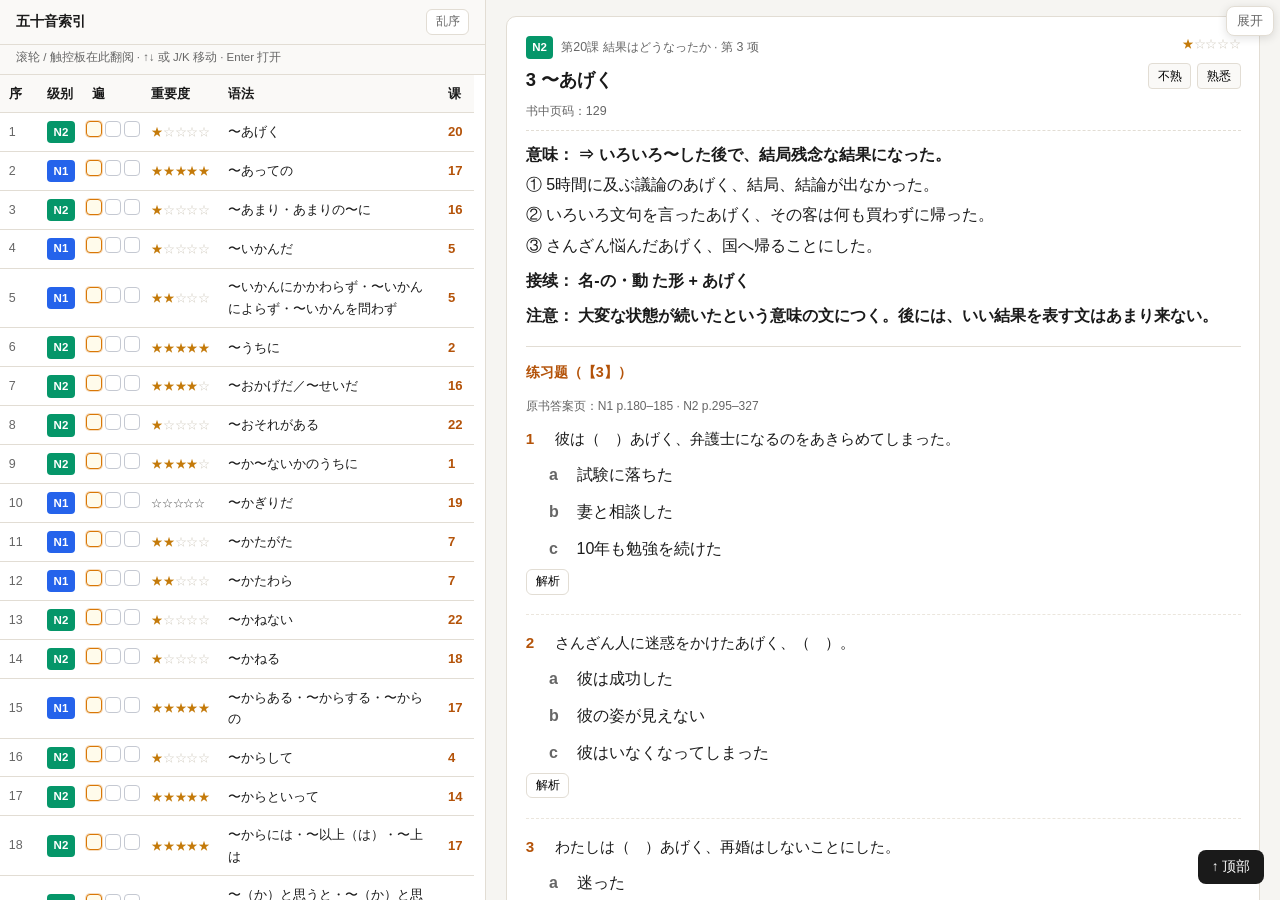
==== commit 1698e1ea: "add sync" ====
--- a/index.html
+++ b/index.html
@@ -1225,17 +1225,17 @@
 <p class="example">② いろいろ文句を言ったあげく、その客は何も買わずに帰った。</p>
 <p class="example">③ さんざん悩んだあげく、国へ帰ることにした。</p>
 <p class='field-label'><strong>接续：</strong> 名-の・動 た形 + あげく</p>
-<p class='field-label'><strong>注意：</strong> 大変な状態が続いたという意味の文につく。後には、いい結果を表す文はあまり来ない。</p></div><section class="exercises"><h3>练习题（【3】）</h3><p class="exercise-toolbar"><button type="button" class="ex-show-answers">显示参考答案与解析</button></p><p class="exercise-answer-ref">原书答案页：N1 p.180–185 · N2 p.295–327</p><div class="exercise-item" data-q="1" data-answer="c"><p class="exercise-q"><span class="q-num">1</span> 彼は（　）あげく、弁護士になるのをあきらめてしまった。</p><ul class="options"><li data-opt="a" role="button" tabindex="0"><span class="opt">a</span> 試験に落ちた</li><li data-opt="b" role="button" tabindex="0"><span class="opt">b</span> 妻と相談した</li><li data-opt="c" role="button" tabindex="0"><span class="opt">c</span> 10年も勉強を続けた</li></ul></div>
-<div class="exercise-item" data-q="2" data-answer="c"><p class="exercise-q"><span class="q-num">2</span> さんざん人に迷惑をかけたあげく、（　）。</p><ul class="options"><li data-opt="a" role="button" tabindex="0"><span class="opt">a</span> 彼は成功した</li><li data-opt="b" role="button" tabindex="0"><span class="opt">b</span> 彼の姿が見えない</li><li data-opt="c" role="button" tabindex="0"><span class="opt">c</span> 彼はいなくなってしまった</li></ul></div>
-<div class="exercise-item" data-q="3" data-answer="a"><p class="exercise-q"><span class="q-num">3</span> わたしは（　）あげく、再婚はしないことにした。</p><ul class="options"><li data-opt="a" role="button" tabindex="0"><span class="opt">a</span> 迷った</li><li data-opt="b" role="button" tabindex="0"><span class="opt">b</span> 離婚した</li><li data-opt="c" role="button" tabindex="0"><span class="opt">c</span> 彼と出会った</li></ul></div><p class="exercise-toolbar exercise-toolbar-bottom"><button type="button" class="ex-show-answers">显示参考答案与解析</button></p></section><div class="review-bar review-bar-bottom" data-aid="n2-l20-g03"><button type="button" class="rv-btn" data-review="hard" title="不熟悉">不熟</button><button type="button" class="rv-btn" data-review="good" title="熟悉">熟悉</button></div></article>
+<p class='field-label'><strong>注意：</strong> 大変な状態が続いたという意味の文につく。後には、いい結果を表す文はあまり来ない。</p></div><section class="exercises"><h3>练习题（【3】）</h3><p class="exercise-answer-ref">原书答案页：N1 p.180–185 · N2 p.295–327</p><div class="exercise-item" data-q="1" data-answer="c"><p class="exercise-q"><span class="q-num">1</span> 彼は（　）あげく、弁護士になるのをあきらめてしまった。</p><ul class="options"><li data-opt="a" role="button" tabindex="0"><span class="opt">a</span> 試験に落ちた</li><li data-opt="b" role="button" tabindex="0"><span class="opt">b</span> 妻と相談した</li><li data-opt="c" role="button" tabindex="0"><span class="opt">c</span> 10年も勉強を続けた</li></ul><p class="exercise-toolbar"><button type="button" class="ex-show-answers">解析</button></p></div>
+<div class="exercise-item" data-q="2" data-answer="c"><p class="exercise-q"><span class="q-num">2</span> さんざん人に迷惑をかけたあげく、（　）。</p><ul class="options"><li data-opt="a" role="button" tabindex="0"><span class="opt">a</span> 彼は成功した</li><li data-opt="b" role="button" tabindex="0"><span class="opt">b</span> 彼の姿が見えない</li><li data-opt="c" role="button" tabindex="0"><span class="opt">c</span> 彼はいなくなってしまった</li></ul><p class="exercise-toolbar"><button type="button" class="ex-show-answers">解析</button></p></div>
+<div class="exercise-item" data-q="3" data-answer="a"><p class="exercise-q"><span class="q-num">3</span> わたしは（　）あげく、再婚はしないことにした。</p><ul class="options"><li data-opt="a" role="button" tabindex="0"><span class="opt">a</span> 迷った</li><li data-opt="b" role="button" tabindex="0"><span class="opt">b</span> 離婚した</li><li data-opt="c" role="button" tabindex="0"><span class="opt">c</span> 彼と出会った</li></ul><p class="exercise-toolbar"><button type="button" class="ex-show-answers">解析</button></p></div></section><div class="review-bar review-bar-bottom" data-aid="n2-l20-g03"><button type="button" class="rv-btn" data-review="hard" title="不熟悉">不熟</button><button type="button" class="rv-btn" data-review="good" title="熟悉">熟悉</button></div></article>
 <article class="grammar-card" id="n1-l17-g05" data-aid="n1-l17-g05" data-level="N1" data-lesson="17" data-pattern="〜あっての" data-stars="5"><header><span class="badge n1">N1</span><span class="lesson">第17課 強調 · 第 5 项</span><span class="importance"><span class="stars s5" title="书中N1 · 综合★5（分0.59）= 本地真题★4 + 外部★4；N1真题约1题次/1套">★★★★★<span class="dim"></span></span></span><div class="review-bar" data-aid="n1-l17-g05"><button type="button" class="rv-btn" data-review="hard" title="不熟悉">不熟</button><button type="button" class="rv-btn" data-review="good" title="熟悉">熟悉</button></div><h2>5 〜あっての</h2><p class="book-pages">书中页码：108, 164, 166</p></header><div class="body"><p class='field-label'><strong>意味：</strong> ⇒〜があるからこそ、あることが成立する。</p>
 <p class='field-label'><strong>例句：</strong></p>
 <p class="example">①結婚は、相手あってのことだから、相手がいなければどうしようもない。</p>
 <p class="example">②海あっての漁業なのだから、海を汚してはいけない。</p>
 <p class="example">③読者あっての雑誌なので、読者が読みたいと思うものを提供したい。</p>
 <p class='field-label'><strong>接续：</strong> 名詞＋あっての＋名詞</p>
-<p class='field-label'><strong>注意：</strong> 「〜」の意義や恩恵を強調する。話者が必要不可欠と思うことを表す言葉につく。</p></div><section class="exercises"><h3>练习题（【5】）</h3><p class="exercise-toolbar"><button type="button" class="ex-show-answers">显示参考答案与解析</button></p><p class="exercise-answer-ref">原书答案页：N1 p.180–185 · N2 p.295–327</p><div class="exercise-item" data-q="1" data-answer="b"><p class="exercise-q"><span class="q-num">1</span> 過去の失敗あっての（　）だ。</p><ul class="options"><li data-opt="a" role="button" tabindex="0"><span class="opt">a</span> 反省</li><li data-opt="b" role="button" tabindex="0"><span class="opt">b</span> 成功</li><li data-opt="c" role="button" tabindex="0"><span class="opt">c</span> 連続</li></ul></div>
-<div class="exercise-item" data-q="2" data-answer="b"><p class="exercise-q"><span class="q-num">2</span> 病気が全快しました。（　）あっての回復です。感謝しています。</p><ul class="options"><li data-opt="a" role="button" tabindex="0"><span class="opt">a</span> 健康</li><li data-opt="b" role="button" tabindex="0"><span class="opt">b</span> 命</li><li data-opt="c" role="button" tabindex="0"><span class="opt">c</span> 家族の協力</li></ul></div><p class="exercise-toolbar exercise-toolbar-bottom"><button type="button" class="ex-show-answers">显示参考答案与解析</button></p></section><div class="review-bar review-bar-bottom" data-aid="n1-l17-g05"><button type="button" class="rv-btn" data-review="hard" title="不熟悉">不熟</button><button type="button" class="rv-btn" data-review="good" title="熟悉">熟悉</button></div></article>
+<p class='field-label'><strong>注意：</strong> 「〜」の意義や恩恵を強調する。話者が必要不可欠と思うことを表す言葉につく。</p></div><section class="exercises"><h3>练习题（【5】）</h3><p class="exercise-answer-ref">原书答案页：N1 p.180–185 · N2 p.295–327</p><div class="exercise-item" data-q="1" data-answer="b"><p class="exercise-q"><span class="q-num">1</span> 過去の失敗あっての（　）だ。</p><ul class="options"><li data-opt="a" role="button" tabindex="0"><span class="opt">a</span> 反省</li><li data-opt="b" role="button" tabindex="0"><span class="opt">b</span> 成功</li><li data-opt="c" role="button" tabindex="0"><span class="opt">c</span> 連続</li></ul><p class="exercise-toolbar"><button type="button" class="ex-show-answers">解析</button></p></div>
+<div class="exercise-item" data-q="2" data-answer="b"><p class="exercise-q"><span class="q-num">2</span> 病気が全快しました。（　）あっての回復です。感謝しています。</p><ul class="options"><li data-opt="a" role="button" tabindex="0"><span class="opt">a</span> 健康</li><li data-opt="b" role="button" tabindex="0"><span class="opt">b</span> 命</li><li data-opt="c" role="button" tabindex="0"><span class="opt">c</span> 家族の協力</li></ul><p class="exercise-toolbar"><button type="button" class="ex-show-answers">解析</button></p></div></section><div class="review-bar review-bar-bottom" data-aid="n1-l17-g05"><button type="button" class="rv-btn" data-review="hard" title="不熟悉">不熟</button><button type="button" class="rv-btn" data-review="good" title="熟悉">熟悉</button></div></article>
 <article class="grammar-card" id="n2-l16-g04" data-aid="n2-l16-g04" data-level="N2" data-lesson="16" data-pattern="〜あまり・あまりの〜に" data-stars="1"><header><span class="badge n2">N2</span><span class="lesson">第16課 〜だから（理由）-1 · 第 4 项</span><span class="importance"><span class="stars s1" title="书中N2 · 综合★1（分0.08）= 本地真题★0 + 外部★1；N1真题约0题次/0套">★<span class="dim">☆☆☆☆</span></span></span><div class="review-bar" data-aid="n2-l16-g04"><button type="button" class="rv-btn" data-review="hard" title="不熟悉">不熟</button><button type="button" class="rv-btn" data-review="good" title="熟悉">熟悉</button></div><h2>4 〜あまり・あまりの〜に</h2><p class="book-pages">书中页码：—</p></header><div class="body"><p class='field-label'><strong>意味：</strong> ⇒ とても〜ので、普通ではない結果になってしまった。</p>
 <p class="example">① 自分の番が近づいてきたとき、わたしは緊張のあまり頭の中が真っ白になってしまった。</p>
 <p class="example">② 当然勝つと思っていた試合で最後に逆転負けし、悔しさのあまりぼろぼろ泣いた。</p>
@@ -1243,10 +1243,10 @@
 <p class="example">④ 10年ぶりに兄に会った。兄のあまりの変化に言葉が出なかった。</p>
 <p class='field-label'><strong>接续：</strong> 名-の・動・形普通形肯定（ナ形だ -な）+ あまり</p>
 <p class='field-label'><strong>注意：</strong> あまりの + 名 + に</p>
-<p class='field-label'><strong>注意：</strong> 後には、普通でない結果（悪い結果が多い）を表す文が来る。話者の希望・意向を表す文や働きかけの文は来ない。</p></div><section class="exercises"><h3>练习题（【4】）</h3><p class="exercise-toolbar"><button type="button" class="ex-show-answers">显示参考答案与解析</button></p><p class="exercise-answer-ref">原书答案页：N1 p.180–185 · N2 p.295–327</p><div class="exercise-item" data-q="1" data-answer="a"><p class="exercise-q"><span class="q-num">1</span> 結論を（　）あまり、相手を怒らせてしまった。</p><ul class="options"><li data-opt="a" role="button" tabindex="0"><span class="opt">a</span> 急いだ</li><li data-opt="b" role="button" tabindex="0"><span class="opt">b</span> 急いだの</li><li data-opt="c" role="button" tabindex="0"><span class="opt">c</span> 急いで</li></ul></div>
-<div class="exercise-item" data-q="2" data-answer="b"><p class="exercise-q"><span class="q-num">2</span> わたしが書いた小説が入選した。その晩はうれしさのあまり（　）。</p><ul class="options"><li data-opt="a" role="button" tabindex="0"><span class="opt">a</span> よく眠った</li><li data-opt="b" role="button" tabindex="0"><span class="opt">b</span> よく眠れなかった</li><li data-opt="c" role="button" tabindex="0"><span class="opt">c</span> 少し眠った</li></ul></div>
-<div class="exercise-item" data-q="3" data-answer="b"><p class="exercise-q"><span class="q-num">3</span> お祭りの後はごみがいっぱいだった。あまりの汚さに（　）。</p><ul class="options"><li data-opt="a" role="button" tabindex="0"><span class="opt">a</span> 良くないと思う</li><li data-opt="b" role="button" tabindex="0"><span class="opt">b</span> 気分が悪くなった</li><li data-opt="c" role="button" tabindex="0"><span class="opt">c</span> すぐ掃除をしてください</li></ul></div>
-<div class="exercise-item" data-q="4" data-answer="a"><p class="exercise-q"><span class="q-num">4</span> 沖縄の海は本当にきれいだった。あまりの美しさに（　）。</p><ul class="options"><li data-opt="a" role="button" tabindex="0"><span class="opt">a</span> ぼーっとしてしまった</li><li data-opt="b" role="button" tabindex="0"><span class="opt">b</span> よく見た</li><li data-opt="c" role="button" tabindex="0"><span class="opt">c</span> とてもうれしかった</li></ul></div><p class="exercise-toolbar exercise-toolbar-bottom"><button type="button" class="ex-show-answers">显示参考答案与解析</button></p></section><div class="review-bar review-bar-bottom" data-aid="n2-l16-g04"><button type="button" class="rv-btn" data-review="hard" title="不熟悉">不熟</button><button type="button" class="rv-btn" data-review="good" title="熟悉">熟悉</button></div></article>
+<p class='field-label'><strong>注意：</strong> 後には、普通でない結果（悪い結果が多い）を表す文が来る。話者の希望・意向を表す文や働きかけの文は来ない。</p></div><section class="exercises"><h3>练习题（【4】）</h3><p class="exercise-answer-ref">原书答案页：N1 p.180–185 · N2 p.295–327</p><div class="exercise-item" data-q="1" data-answer="a"><p class="exercise-q"><span class="q-num">1</span> 結論を（　）あまり、相手を怒らせてしまった。</p><ul class="options"><li data-opt="a" role="button" tabindex="0"><span class="opt">a</span> 急いだ</li><li data-opt="b" role="button" tabindex="0"><span class="opt">b</span> 急いだの</li><li data-opt="c" role="button" tabindex="0"><span class="opt">c</span> 急いで</li></ul><p class="exercise-toolbar"><button type="button" class="ex-show-answers">解析</button></p></div>
+<div class="exercise-item" data-q="2" data-answer="b"><p class="exercise-q"><span class="q-num">2</span> わたしが書いた小説が入選した。その晩はうれしさのあまり（　）。</p><ul class="options"><li data-opt="a" role="button" tabindex="0"><span class="opt">a</span> よく眠った</li><li data-opt="b" role="button" tabindex="0"><span class="opt">b</span> よく眠れなかった</li><li data-opt="c" role="button" tabindex="0"><span class="opt">c</span> 少し眠った</li></ul><p class="exercise-toolbar"><button type="button" class="ex-show-answers">解析</button></p></div>
+<div class="exercise-item" data-q="3" data-answer="b"><p class="exercise-q"><span class="q-num">3</span> お祭りの後はごみがいっぱいだった。あまりの汚さに（　）。</p><ul class="options"><li data-opt="a" role="button" tabindex="0"><span class="opt">a</span> 良くないと思う</li><li data-opt="b" role="button" tabindex="0"><span class="opt">b</span> 気分が悪くなった</li><li data-opt="c" role="button" tabindex="0"><span class="opt">c</span> すぐ掃除をしてください</li></ul><p class="exercise-toolbar"><button type="button" class="ex-show-answers">解析</button></p></div>
+<div class="exercise-item" data-q="4" data-answer="a"><p class="exercise-q"><span class="q-num">4</span> 沖縄の海は本当にきれいだった。あまりの美しさに（　）。</p><ul class="options"><li data-opt="a" role="button" tabindex="0"><span class="opt">a</span> ぼーっとしてしまった</li><li data-opt="b" role="button" tabindex="0"><span class="opt">b</span> よく見た</li><li data-opt="c" role="button" tabindex="0"><span class="opt">c</span> とてもうれしかった</li></ul><p class="exercise-toolbar"><button type="button" class="ex-show-answers">解析</button></p></div></section><div class="review-bar review-bar-bottom" data-aid="n2-l16-g04"><button type="button" class="rv-btn" data-review="hard" title="不熟悉">不熟</button><button type="button" class="rv-btn" data-review="good" title="熟悉">熟悉</button></div></article>
 <article class="grammar-card" id="n1-l05-g01" data-aid="n1-l05-g01" data-level="N1" data-lesson="5" data-pattern="〜いかんだ" data-stars="1"><header><span class="badge n1">N1</span><span class="lesson">第5課 関連・無関係 · 第 1 项</span><span class="importance"><span class="stars s1" title="书中N1 · 综合★1（分0.03）= 本地真题★0 + 外部★1；N1真题约0题次/0套">★<span class="dim">☆☆☆☆</span></span></span><div class="review-bar" data-aid="n1-l05-g01"><button type="button" class="rv-btn" data-review="hard" title="不熟悉">不熟</button><button type="button" class="rv-btn" data-review="good" title="熟悉">熟悉</button></div><h2>1 〜いかんだ</h2><p class="book-pages">书中页码：34, 144</p></header><div class="body"><p class='field-label'><strong>意味：</strong> ⇒〜がどうであるかによって事態が変わる・事態が決まる。</p>
 <p class='field-label'><strong>例句：</strong></p>
 <p class="example">①世界選手権大会をこの国で開催できるかどうかは、国民の協力いかんだ。</p>
@@ -1254,10 +1254,10 @@
 <p class="example">③申し込み者数いかんでは、ツアーを中止しなければならないかもしれない。</p>
 <p class="example">④支持率いかんでは、今の政権も長くは続かないだろう。</p>
 <p class='field-label'><strong>接续：</strong> 名 + いかんだ</p>
-<p class='field-label'><strong>注意：</strong> いろいろな違いや幅がある意味の言葉（考え方・成績・態度など）につく。後には、いろいろに変わる可能性がある・決まるなどの意味の文が来る。「〜いかんでは」の後には、いろいろな事態のうち可能性があるものが来る。</p></div><section class="exercises"><h3>练习题（【1】）</h3><p class="exercise-toolbar"><button type="button" class="ex-show-answers">显示参考答案与解析</button></p><p class="exercise-answer-ref">原书答案页：N1 p.180–185 · N2 p.295–327</p><div class="exercise-item" data-q="1" data-answer="c"><p class="exercise-q"><span class="q-num">1</span> （　）いかんで入院するかしないかを決めるのだそうです。</p><ul class="options"><li data-opt="a" role="button" tabindex="0"><span class="opt">a</span> 本人の承諾</li><li data-opt="b" role="button" tabindex="0"><span class="opt">b</span> 空きベッドの有無</li><li data-opt="c" role="button" tabindex="0"><span class="opt">c</span> 今日の検査の結果</li></ul></div>
-<div class="exercise-item" data-q="2" data-answer="b"><p class="exercise-q"><span class="q-num">2</span> 父は、体調いかんでは、（　）。</p><ul class="options"><li data-opt="a" role="button" tabindex="0"><span class="opt">a</span> 役職を続けるかどうか迷っているらしい</li><li data-opt="b" role="button" tabindex="0"><span class="opt">b</span> その日の仕事の量を変えているようだ</li><li data-opt="c" role="button" tabindex="0"><span class="opt">c</span> 会社を辞めるかもしれない</li></ul></div>
-<div class="exercise-item" data-q="3" data-answer="b"><p class="exercise-q"><span class="q-num">3</span> 宣伝方法いかんで（　）。</p><ul class="options"><li data-opt="a" role="button" tabindex="0"><span class="opt">a</span> 商品が売れた</li><li data-opt="b" role="button" tabindex="0"><span class="opt">b</span> 売り上げが左右される</li><li data-opt="c" role="button" tabindex="0"><span class="opt">c</span> 売り上げ数が減った</li></ul></div>
-<div class="exercise-item" data-q="4" data-answer="a"><p class="exercise-q"><span class="q-num">4</span> 党首のやる気いかんで（　）。</p><ul class="options"><li data-opt="a" role="button" tabindex="0"><span class="opt">a</span> 選挙の結果が決まる</li><li data-opt="b" role="button" tabindex="0"><span class="opt">b</span> 選挙に負けた</li><li data-opt="c" role="button" tabindex="0"><span class="opt">c</span> 選挙に勝ちたい</li></ul></div><p class="exercise-toolbar exercise-toolbar-bottom"><button type="button" class="ex-show-answers">显示参考答案与解析</button></p></section><div class="review-bar review-bar-bottom" data-aid="n1-l05-g01"><button type="button" class="rv-btn" data-review="hard" title="不熟悉">不熟</button><button type="button" class="rv-btn" data-review="good" title="熟悉">熟悉</button></div></article>
+<p class='field-label'><strong>注意：</strong> いろいろな違いや幅がある意味の言葉（考え方・成績・態度など）につく。後には、いろいろに変わる可能性がある・決まるなどの意味の文が来る。「〜いかんでは」の後には、いろいろな事態のうち可能性があるものが来る。</p></div><section class="exercises"><h3>练习题（【1】）</h3><p class="exercise-answer-ref">原书答案页：N1 p.180–185 · N2 p.295–327</p><div class="exercise-item" data-q="1" data-answer="c"><p class="exercise-q"><span class="q-num">1</span> （　）いかんで入院するかしないかを決めるのだそうです。</p><ul class="options"><li data-opt="a" role="button" tabindex="0"><span class="opt">a</span> 本人の承諾</li><li data-opt="b" role="button" tabindex="0"><span class="opt">b</span> 空きベッドの有無</li><li data-opt="c" role="button" tabindex="0"><span class="opt">c</span> 今日の検査の結果</li></ul><p class="exercise-toolbar"><button type="button" class="ex-show-answers">解析</button></p></div>
+<div class="exercise-item" data-q="2" data-answer="b"><p class="exercise-q"><span class="q-num">2</span> 父は、体調いかんでは、（　）。</p><ul class="options"><li data-opt="a" role="button" tabindex="0"><span class="opt">a</span> 役職を続けるかどうか迷っているらしい</li><li data-opt="b" role="button" tabindex="0"><span class="opt">b</span> その日の仕事の量を変えているようだ</li><li data-opt="c" role="button" tabindex="0"><span class="opt">c</span> 会社を辞めるかもしれない</li></ul><p class="exercise-toolbar"><button type="button" class="ex-show-answers">解析</button></p></div>
+<div class="exercise-item" data-q="3" data-answer="b"><p class="exercise-q"><span class="q-num">3</span> 宣伝方法いかんで（　）。</p><ul class="options"><li data-opt="a" role="button" tabindex="0"><span class="opt">a</span> 商品が売れた</li><li data-opt="b" role="button" tabindex="0"><span class="opt">b</span> 売り上げが左右される</li><li data-opt="c" role="button" tabindex="0"><span class="opt">c</span> 売り上げ数が減った</li></ul><p class="exercise-toolbar"><button type="button" class="ex-show-answers">解析</button></p></div>
+<div class="exercise-item" data-q="4" data-answer="a"><p class="exercise-q"><span class="q-num">4</span> 党首のやる気いかんで（　）。</p><ul class="options"><li data-opt="a" role="button" tabindex="0"><span class="opt">a</span> 選挙の結果が決まる</li><li data-opt="b" role="button" tabindex="0"><span class="opt">b</span> 選挙に負けた</li><li data-opt="c" role="button" tabindex="0"><span class="opt">c</span> 選挙に勝ちたい</li></ul><p class="exercise-toolbar"><button type="button" class="ex-show-answers">解析</button></p></div></section><div class="review-bar review-bar-bottom" data-aid="n1-l05-g01"><button type="button" class="rv-btn" data-review="hard" title="不熟悉">不熟</button><button type="button" class="rv-btn" data-review="good" title="熟悉">熟悉</button></div></article>
 <article class="grammar-card" id="n1-l05-g02" data-aid="n1-l05-g02" data-level="N1" data-lesson="5" data-pattern="〜いかんにかかわらず・〜いかんによらず・〜いかんを問わず" data-stars="2"><header><span class="badge n1">N1</span><span class="lesson">第5課 関連・無関係 · 第 2 项</span><span class="importance"><span class="stars s2" title="书中N1 · 综合★2（分0.21）= 本地真题★0 + 外部★3；N1真题约0题次/0套">★★<span class="dim">☆☆☆</span></span></span><div class="review-bar" data-aid="n1-l05-g02"><button type="button" class="rv-btn" data-review="hard" title="不熟悉">不熟</button><button type="button" class="rv-btn" data-review="good" title="熟悉">熟悉</button></div><h2>2 〜いかんにかかわらず・〜いかんによらず・〜いかんを問わず</h2><p class="book-pages">书中页码：35</p></header><div class="body"><p class='field-label'><strong>意味：</strong> ⇒あることの成立に〜は関係ない・影響はない。</p>
 <p class='field-label'><strong>例句：</strong></p>
 <p class="example">①内容のいかんにかかわらず、個人情報の問い合わせにはお答えしておりません。</p>
@@ -1265,10 +1265,10 @@
 <p class="example">③当社は学歴・年齢・過去の実績のいかんを問わず、初任給は一律です。</p>
 <p class='field-label'><strong>接续：</strong> 名（の）+ いかんにかかわらず・いかんによらず</p>
 <p class='field-label'><strong>接续：</strong> 名（の）+ いかんを問わず</p>
-<p class='field-label'><strong>注意：</strong> いろいろな違いや幅がある意味の言葉につく。後には、「〜」に影響されないことを表す文が来る。</p></div><section class="exercises"><h3>练习题（【2】）</h3><p class="exercise-toolbar"><button type="button" class="ex-show-answers">显示参考答案与解析</button></p><p class="exercise-answer-ref">原书答案页：N1 p.180–185 · N2 p.295–327</p><div class="exercise-item" data-q="1" data-answer="a"><p class="exercise-q"><span class="q-num">1</span> （　）のいかんによらず、一度購入されたチケットの払い戻しはいたしません。</p><ul class="options"><li data-opt="a" role="button" tabindex="0"><span class="opt">a</span> 理由</li><li data-opt="b" role="button" tabindex="0"><span class="opt">b</span> 不当な理由</li><li data-opt="c" role="button" tabindex="0"><span class="opt">c</span> 正当な理由</li></ul></div>
-<div class="exercise-item" data-q="2" data-answer="a"><p class="exercise-q"><span class="q-num">2</span> （　）のいかんを問わず、優秀な社員を募集している。</p><ul class="options"><li data-opt="a" role="button" tabindex="0"><span class="opt">a</span> 男女</li><li data-opt="b" role="button" tabindex="0"><span class="opt">b</span> 学歴</li><li data-opt="c" role="button" tabindex="0"><span class="opt">c</span> 国内か国外か</li></ul></div>
-<div class="exercise-item" data-q="3" data-answer="c"><p class="exercise-q"><span class="q-num">3</span> スピーチ大会では、内容のいかんにかかわらず、（　）。</p><ul class="options"><li data-opt="a" role="button" tabindex="0"><span class="opt">a</span> みんな上手だった</li><li data-opt="b" role="button" tabindex="0"><span class="opt">b</span> みんな時間オーバーだった</li><li data-opt="c" role="button" tabindex="0"><span class="opt">c</span> 全員に参加賞が与えられる</li></ul></div>
-<div class="exercise-item" data-q="4" data-answer="a"><p class="exercise-q"><span class="q-num">4</span> 借りたお金は金額いかんにかかわらず、（　）。</p><ul class="options"><li data-opt="a" role="button" tabindex="0"><span class="opt">a</span> 早く返すべきだ</li><li data-opt="b" role="button" tabindex="0"><span class="opt">b</span> かなり高額だ</li><li data-opt="c" role="button" tabindex="0"><span class="opt">c</span> 先週返したはずだ</li></ul></div><p class="exercise-toolbar exercise-toolbar-bottom"><button type="button" class="ex-show-answers">显示参考答案与解析</button></p></section><div class="review-bar review-bar-bottom" data-aid="n1-l05-g02"><button type="button" class="rv-btn" data-review="hard" title="不熟悉">不熟</button><button type="button" class="rv-btn" data-review="good" title="熟悉">熟悉</button></div></article>
+<p class='field-label'><strong>注意：</strong> いろいろな違いや幅がある意味の言葉につく。後には、「〜」に影響されないことを表す文が来る。</p></div><section class="exercises"><h3>练习题（【2】）</h3><p class="exercise-answer-ref">原书答案页：N1 p.180–185 · N2 p.295–327</p><div class="exercise-item" data-q="1" data-answer="a"><p class="exercise-q"><span class="q-num">1</span> （　）のいかんによらず、一度購入されたチケットの払い戻しはいたしません。</p><ul class="options"><li data-opt="a" role="button" tabindex="0"><span class="opt">a</span> 理由</li><li data-opt="b" role="button" tabindex="0"><span class="opt">b</span> 不当な理由</li><li data-opt="c" role="button" tabindex="0"><span class="opt">c</span> 正当な理由</li></ul><p class="exercise-toolbar"><button type="button" class="ex-show-answers">解析</button></p></div>
+<div class="exercise-item" data-q="2" data-answer="a"><p class="exercise-q"><span class="q-num">2</span> （　）のいかんを問わず、優秀な社員を募集している。</p><ul class="options"><li data-opt="a" role="button" tabindex="0"><span class="opt">a</span> 男女</li><li data-opt="b" role="button" tabindex="0"><span class="opt">b</span> 学歴</li><li data-opt="c" role="button" tabindex="0"><span class="opt">c</span> 国内か国外か</li></ul><p class="exercise-toolbar"><button type="button" class="ex-show-answers">解析</button></p></div>
+<div class="exercise-item" data-q="3" data-answer="c"><p class="exercise-q"><span class="q-num">3</span> スピーチ大会では、内容のいかんにかかわらず、（　）。</p><ul class="options"><li data-opt="a" role="button" tabindex="0"><span class="opt">a</span> みんな上手だった</li><li data-opt="b" role="button" tabindex="0"><span class="opt">b</span> みんな時間オーバーだった</li><li data-opt="c" role="button" tabindex="0"><span class="opt">c</span> 全員に参加賞が与えられる</li></ul><p class="exercise-toolbar"><button type="button" class="ex-show-answers">解析</button></p></div>
+<div class="exercise-item" data-q="4" data-answer="a"><p class="exercise-q"><span class="q-num">4</span> 借りたお金は金額いかんにかかわらず、（　）。</p><ul class="options"><li data-opt="a" role="button" tabindex="0"><span class="opt">a</span> 早く返すべきだ</li><li data-opt="b" role="button" tabindex="0"><span class="opt">b</span> かなり高額だ</li><li data-opt="c" role="button" tabindex="0"><span class="opt">c</span> 先週返したはずだ</li></ul><p class="exercise-toolbar"><button type="button" class="ex-show-answers">解析</button></p></div></section><div class="review-bar review-bar-bottom" data-aid="n1-l05-g02"><button type="button" class="rv-btn" data-review="hard" title="不熟悉">不熟</button><button type="button" class="rv-btn" data-review="good" title="熟悉">熟悉</button></div></article>
 <article class="grammar-card" id="n2-l02-g02" data-aid="n2-l02-g02" data-level="N2" data-lesson="2" data-pattern="〜うちに" data-stars="5"><header><span class="badge n2">N2</span><span class="lesson">第2課 〜している（進行中） · 第 2 项</span><span class="importance"><span class="stars s5" title="书中N2 · 综合★5（分0.72）= 本地真题★5 + 外部★5；N1真题约3题次/3套">★★★★★<span class="dim"></span></span></span><div class="review-bar" data-aid="n2-l02-g02"><button type="button" class="rv-btn" data-review="hard" title="不熟悉">不熟</button><button type="button" class="rv-btn" data-review="good" title="熟悉">熟悉</button></div><h2>2 〜うちに</h2><p class="book-pages">书中页码：14</p></header><div class="body"><p><strong>意味（A）：</strong> ⇒ 時間の制限があって、〜でなくなった後では実現が難しいから、その前にしてしまう。</p>
 <p class="example">① 家事は、子供が眠っているうちに、全部やってしまった。</p>
 <p class="example">② 忘れないうちに、カレンダーにメモしておこう。</p>
@@ -1279,11 +1279,11 @@
 <p class="example">⑤ インターネットで調べているうちに、いろいろなことがわかってきた。</p>
 <p class="example">⑥ この携帯電話は、長い間使っているうちに、もう自分の体の一部のようになった。</p>
 <p class="example">⑦ 知らないうちに、雨が降り始めていた。</p>
-<p><strong>接续（B）：</strong> 動 辞書形 / ている形 / ない形 + うちに</p></div><section class="exercises"><h3>练习题（【2】）</h3><p class="exercise-toolbar"><button type="button" class="ex-show-answers">显示参考答案与解析</button></p><p class="exercise-answer-ref">原书答案页：N1 p.180–185 · N2 p.295–327</p><div class="exercise-item" data-q="1" data-answer="a"><p class="exercise-q"><span class="q-num">1</span> アイスクリームが（　）うちに食べなければ……。</p><ul class="options"><li data-opt="a" role="button" tabindex="0"><span class="opt">a</span> 溶ける</li><li data-opt="b" role="button" tabindex="0"><span class="opt">b</span> 溶けている</li><li data-opt="c" role="button" tabindex="0"><span class="opt">c</span> 溶けない</li></ul></div>
-<div class="exercise-item" data-q="2" data-answer="a"><p class="exercise-q"><span class="q-num">2</span> 山道を（　）うちに雨が降ってきた。</p><ul class="options"><li data-opt="a" role="button" tabindex="0"><span class="opt">a</span> 歩いていた</li><li data-opt="b" role="button" tabindex="0"><span class="opt">b</span> 歩いた</li><li data-opt="c" role="button" tabindex="0"><span class="opt">c</span> 歩いている</li></ul></div>
-<div class="exercise-item" data-q="3" data-answer="a"><p class="exercise-q"><span class="q-num">3</span> （　）うちに欲しい物を買っておこう。</p><ul class="options"><li data-opt="a" role="button" tabindex="0"><span class="opt">a</span> お金がある</li><li data-opt="b" role="button" tabindex="0"><span class="opt">b</span> 給料をもらう</li><li data-opt="c" role="button" tabindex="0"><span class="opt">c</span> お金が残る</li></ul></div>
-<div class="exercise-item" data-q="4" data-answer="b"><p class="exercise-q"><span class="q-num">4</span> この料理、熱いうちに（　）。</p><ul class="options"><li data-opt="a" role="button" tabindex="0"><span class="opt">a</span> おいしいですよ</li><li data-opt="b" role="button" tabindex="0"><span class="opt">b</span> 召し上がってください</li><li data-opt="c" role="button" tabindex="0"><span class="opt">c</span> いい香りがします</li></ul></div>
-<div class="exercise-item" data-q="5" data-answer="c"><p class="exercise-q"><span class="q-num">5</span> わたしはサッカーのルールがよくわからなかったんですが、テレビで試合を見ているうちに（　）。</p><ul class="options"><li data-opt="a" role="button" tabindex="0"><span class="opt">a</span> とても楽しかったです</li><li data-opt="b" role="button" tabindex="0"><span class="opt">b</span> おもしろいと思いました</li><li data-opt="c" role="button" tabindex="0"><span class="opt">c</span> わかってきました</li></ul></div><p class="exercise-toolbar exercise-toolbar-bottom"><button type="button" class="ex-show-answers">显示参考答案与解析</button></p></section><div class="review-bar review-bar-bottom" data-aid="n2-l02-g02"><button type="button" class="rv-btn" data-review="hard" title="不熟悉">不熟</button><button type="button" class="rv-btn" data-review="good" title="熟悉">熟悉</button></div></article>
+<p><strong>接续（B）：</strong> 動 辞書形 / ている形 / ない形 + うちに</p></div><section class="exercises"><h3>练习题（【2】）</h3><p class="exercise-answer-ref">原书答案页：N1 p.180–185 · N2 p.295–327</p><div class="exercise-item" data-q="1" data-answer="a"><p class="exercise-q"><span class="q-num">1</span> アイスクリームが（　）うちに食べなければ……。</p><ul class="options"><li data-opt="a" role="button" tabindex="0"><span class="opt">a</span> 溶ける</li><li data-opt="b" role="button" tabindex="0"><span class="opt">b</span> 溶けている</li><li data-opt="c" role="button" tabindex="0"><span class="opt">c</span> 溶けない</li></ul><p class="exercise-toolbar"><button type="button" class="ex-show-answers">解析</button></p></div>
+<div class="exercise-item" data-q="2" data-answer="a"><p class="exercise-q"><span class="q-num">2</span> 山道を（　）うちに雨が降ってきた。</p><ul class="options"><li data-opt="a" role="button" tabindex="0"><span class="opt">a</span> 歩いていた</li><li data-opt="b" role="button" tabindex="0"><span class="opt">b</span> 歩いた</li><li data-opt="c" role="button" tabindex="0"><span class="opt">c</span> 歩いている</li></ul><p class="exercise-toolbar"><button type="button" class="ex-show-answers">解析</button></p></div>
+<div class="exercise-item" data-q="3" data-answer="a"><p class="exercise-q"><span class="q-num">3</span> （　）うちに欲しい物を買っておこう。</p><ul class="options"><li data-opt="a" role="button" tabindex="0"><span class="opt">a</span> お金がある</li><li data-opt="b" role="button" tabindex="0"><span class="opt">b</span> 給料をもらう</li><li data-opt="c" role="button" tabindex="0"><span class="opt">c</span> お金が残る</li></ul><p class="exercise-toolbar"><button type="button" class="ex-show-answers">解析</button></p></div>
+<div class="exercise-item" data-q="4" data-answer="b"><p class="exercise-q"><span class="q-num">4</span> この料理、熱いうちに（　）。</p><ul class="options"><li data-opt="a" role="button" tabindex="0"><span class="opt">a</span> おいしいですよ</li><li data-opt="b" role="button" tabindex="0"><span class="opt">b</span> 召し上がってください</li><li data-opt="c" role="button" tabindex="0"><span class="opt">c</span> いい香りがします</li></ul><p class="exercise-toolbar"><button type="button" class="ex-show-answers">解析</button></p></div>
+<div class="exercise-item" data-q="5" data-answer="c"><p class="exercise-q"><span class="q-num">5</span> わたしはサッカーのルールがよくわからなかったんですが、テレビで試合を見ているうちに（　）。</p><ul class="options"><li data-opt="a" role="button" tabindex="0"><span class="opt">a</span> とても楽しかったです</li><li data-opt="b" role="button" tabindex="0"><span class="opt">b</span> おもしろいと思いました</li><li data-opt="c" role="button" tabindex="0"><span class="opt">c</span> わかってきました</li></ul><p class="exercise-toolbar"><button type="button" class="ex-show-answers">解析</button></p></div></section><div class="review-bar review-bar-bottom" data-aid="n2-l02-g02"><button type="button" class="rv-btn" data-review="hard" title="不熟悉">不熟</button><button type="button" class="rv-btn" data-review="good" title="熟悉">熟悉</button></div></article>
 <article class="grammar-card" id="n2-l16-g03" data-aid="n2-l16-g03" data-level="N2" data-lesson="16" data-pattern="〜おかげだ／〜せいだ" data-stars="4"><header><span class="badge n2">N2</span><span class="lesson">第16課 〜だから（理由）-1 · 第 3 项</span><span class="importance"><span class="stars s4" title="书中N2 · 综合★4（分0.34）= 本地真题★0 + 外部★5；N1真题约0题次/0套">★★★★<span class="dim">☆</span></span></span><div class="review-bar" data-aid="n2-l16-g03"><button type="button" class="rv-btn" data-review="hard" title="不熟悉">不熟</button><button type="button" class="rv-btn" data-review="good" title="熟悉">熟悉</button></div><h2>3 〜おかげだ／〜せいだ</h2><p class="book-pages">书中页码：105</p></header><div class="body"><p class='field-label'><strong>意味：</strong> ⇒ 〜の影響で、いい結果／悪い結果になった。</p>
 <p class="example">① わたしが東西大学に合格できたのは、山川先生のおかげです。ありがとうございました。</p>
 <p class="example">② 佐藤さんが丁寧にチェックしてくださったおかげで、いいレポートができました。</p>
@@ -1292,98 +1292,98 @@
 <p class="example">⑤ 今年の春は気温が低い日が多かったせいで、桜の開花が遅い。</p>
 <p class="example">⑥ 値段のせいか、この商品は売れ行きが悪い。</p>
 <p class='field-label'><strong>接续：</strong> 名-の　・　動・形普通形（ナ形だ -な）+ おかげだ／せいだ</p>
-<p class='field-label'><strong>注意：</strong> 「〜おかげで」の後にはいい結果を表す文、「〜せいで」の後には良くない結果を表す文が来る。話者の意向を表す文や働きかけの文は来ない。</p></div><section class="exercises"><h3>练习题（【3】）</h3><p class="exercise-toolbar"><button type="button" class="ex-show-answers">显示参考答案与解析</button></p><p class="exercise-answer-ref">原书答案页：N1 p.180–185 · N2 p.295–327</p><div class="exercise-item" data-q="1" data-answer="a"><p class="exercise-q"><span class="q-num">1</span> 田中さんの（　）、楽しい旅行ができました。ありがとうございました。</p><ul class="options"><li data-opt="a" role="button" tabindex="0"><span class="opt">a</span> おかげで</li><li data-opt="b" role="button" tabindex="0"><span class="opt">b</span> おかげさまで</li><li data-opt="c" role="button" tabindex="0"><span class="opt">c</span> おかげか</li></ul></div>
-<div class="exercise-item" data-q="2" data-answer="b"><p class="exercise-q"><span class="q-num">2</span> 体力がついてきたおかげで、これからは（　）。</p><ul class="options"><li data-opt="a" role="button" tabindex="0"><span class="opt">a</span> 頑張ろう</li><li data-opt="b" role="button" tabindex="0"><span class="opt">b</span> 頑張れる</li><li data-opt="c" role="button" tabindex="0"><span class="opt">c</span> 頑張ることにした</li></ul></div>
-<div class="exercise-item" data-q="3" data-answer="c"><p class="exercise-q"><span class="q-num">3</span> 来客が多かったせいで、とても（　）。</p><ul class="options"><li data-opt="a" role="button" tabindex="0"><span class="opt">a</span> 良かった</li><li data-opt="b" role="button" tabindex="0"><span class="opt">b</span> 楽しかった</li><li data-opt="c" role="button" tabindex="0"><span class="opt">c</span> 疲れた</li></ul></div>
-<div class="exercise-item" data-q="4" data-answer="a"><p class="exercise-q"><span class="q-num">4</span> この夏、気温が上がらなかった（　）、ぶどうが甘くない。</p><ul class="options"><li data-opt="a" role="button" tabindex="0"><span class="opt">a</span> せいで</li><li data-opt="b" role="button" tabindex="0"><span class="opt">b</span> おかげで</li><li data-opt="c" role="button" tabindex="0"><span class="opt">c</span> おかげか</li></ul></div><p class="exercise-toolbar exercise-toolbar-bottom"><button type="button" class="ex-show-answers">显示参考答案与解析</button></p></section><div class="review-bar review-bar-bottom" data-aid="n2-l16-g03"><button type="button" class="rv-btn" data-review="hard" title="不熟悉">不熟</button><button type="button" class="rv-btn" data-review="good" title="熟悉">熟悉</button></div></article>
+<p class='field-label'><strong>注意：</strong> 「〜おかげで」の後にはいい結果を表す文、「〜せいで」の後には良くない結果を表す文が来る。話者の意向を表す文や働きかけの文は来ない。</p></div><section class="exercises"><h3>练习题（【3】）</h3><p class="exercise-answer-ref">原书答案页：N1 p.180–185 · N2 p.295–327</p><div class="exercise-item" data-q="1" data-answer="a"><p class="exercise-q"><span class="q-num">1</span> 田中さんの（　）、楽しい旅行ができました。ありがとうございました。</p><ul class="options"><li data-opt="a" role="button" tabindex="0"><span class="opt">a</span> おかげで</li><li data-opt="b" role="button" tabindex="0"><span class="opt">b</span> おかげさまで</li><li data-opt="c" role="button" tabindex="0"><span class="opt">c</span> おかげか</li></ul><p class="exercise-toolbar"><button type="button" class="ex-show-answers">解析</button></p></div>
+<div class="exercise-item" data-q="2" data-answer="b"><p class="exercise-q"><span class="q-num">2</span> 体力がついてきたおかげで、これからは（　）。</p><ul class="options"><li data-opt="a" role="button" tabindex="0"><span class="opt">a</span> 頑張ろう</li><li data-opt="b" role="button" tabindex="0"><span class="opt">b</span> 頑張れる</li><li data-opt="c" role="button" tabindex="0"><span class="opt">c</span> 頑張ることにした</li></ul><p class="exercise-toolbar"><button type="button" class="ex-show-answers">解析</button></p></div>
+<div class="exercise-item" data-q="3" data-answer="c"><p class="exercise-q"><span class="q-num">3</span> 来客が多かったせいで、とても（　）。</p><ul class="options"><li data-opt="a" role="button" tabindex="0"><span class="opt">a</span> 良かった</li><li data-opt="b" role="button" tabindex="0"><span class="opt">b</span> 楽しかった</li><li data-opt="c" role="button" tabindex="0"><span class="opt">c</span> 疲れた</li></ul><p class="exercise-toolbar"><button type="button" class="ex-show-answers">解析</button></p></div>
+<div class="exercise-item" data-q="4" data-answer="a"><p class="exercise-q"><span class="q-num">4</span> この夏、気温が上がらなかった（　）、ぶどうが甘くない。</p><ul class="options"><li data-opt="a" role="button" tabindex="0"><span class="opt">a</span> せいで</li><li data-opt="b" role="button" tabindex="0"><span class="opt">b</span> おかげで</li><li data-opt="c" role="button" tabindex="0"><span class="opt">c</span> おかげか</li></ul><p class="exercise-toolbar"><button type="button" class="ex-show-answers">解析</button></p></div></section><div class="review-bar review-bar-bottom" data-aid="n2-l16-g03"><button type="button" class="rv-btn" data-review="hard" title="不熟悉">不熟</button><button type="button" class="rv-btn" data-review="good" title="熟悉">熟悉</button></div></article>
 <article class="grammar-card" id="n2-l22-g03" data-aid="n2-l22-g03" data-level="N2" data-lesson="22" data-pattern="〜おそれがある" data-stars="1"><header><span class="badge n2">N2</span><span class="lesson">第22課 〜だろうと思う · 第 3 项</span><span class="importance"><span class="stars s1" title="书中N2 · 综合★1（分0.03）= 本地真题★0 + 外部★1；N1真题约0题次/0套">★<span class="dim">☆☆☆☆</span></span></span><div class="review-bar" data-aid="n2-l22-g03"><button type="button" class="rv-btn" data-review="hard" title="不熟悉">不熟</button><button type="button" class="rv-btn" data-review="good" title="熟悉">熟悉</button></div><h2>3 〜おそれがある</h2><p class="book-pages">书中页码：143</p></header><div class="body"><p class='field-label'><strong>意味：</strong> ⇒ 〜という悪いことが起こる可能性がある。〔硬い言い方〕</p>
 <p class="example">① 今夜から明日にかけて東日本で大雨のおそれがあります。</p>
 <p class="example">② 「レッドデータブック」には、絶滅のおそれがある動植物について書かれている。</p>
 <p class="example">③ 機械で読み取れないおそれがあるので、郵便番号ははっきり書いてください。</p>
 <p class="example">④ 今後インフルエンザが広い範囲に広がるおそれはないだろう。</p>
-<p class='field-label'><strong>接续：</strong> 名の・動辞書形/ない形＋おそれがある</p></div><section class="exercises"><h3>练习题（【3】）</h3><p class="exercise-toolbar"><button type="button" class="ex-show-answers">显示参考答案与解析</button></p><p class="exercise-answer-ref">原书答案页：N1 p.180–185 · N2 p.295–327</p><div class="exercise-item" data-q="1" data-answer="b"><p class="exercise-q"><span class="q-num">1</span> 梅雨の間に雨が十分降らなければ、夏に水不足に（　）おそれがある。</p><ul class="options"><li data-opt="a" role="button" tabindex="0"><span class="opt">a</span> なりそうな</li><li data-opt="b" role="button" tabindex="0"><span class="opt">b</span> なる</li><li data-opt="c" role="button" tabindex="0"><span class="opt">c</span> なるかもしれない</li></ul></div>
-<div class="exercise-item" data-q="2" data-answer="a"><p class="exercise-q"><span class="q-num">2</span> この病気は魚に特有のもので、人が食べても（　）おそれはありません。</p><ul class="options"><li data-opt="a" role="button" tabindex="0"><span class="opt">a</span> うつる</li><li data-opt="b" role="button" tabindex="0"><span class="opt">b</span> うつらない</li><li data-opt="c" role="button" tabindex="0"><span class="opt">c</span> 体に悪い</li></ul></div>
-<div class="exercise-item" data-q="3" data-answer="c"><p class="exercise-q"><span class="q-num">3</span> 歯を抜いた後（　）おそれがあります。</p><ul class="options"><li data-opt="a" role="button" tabindex="0"><span class="opt">a</span> 食欲がない</li><li data-opt="b" role="button" tabindex="0"><span class="opt">b</span> 熱が高い</li><li data-opt="c" role="button" tabindex="0"><span class="opt">c</span> 熱が出る</li></ul></div>
-<div class="exercise-item" data-q="4" data-answer="a"><p class="exercise-q"><span class="q-num">4</span> こんなに人が大勢いる所では子供が（　）おそれがある。</p><ul class="options"><li data-opt="a" role="button" tabindex="0"><span class="opt">a</span> 迷子になる</li><li data-opt="b" role="button" tabindex="0"><span class="opt">b</span> お父さんと遊んでいる</li><li data-opt="c" role="button" tabindex="0"><span class="opt">c</span> 大喜びする</li></ul></div><p class="exercise-toolbar exercise-toolbar-bottom"><button type="button" class="ex-show-answers">显示参考答案与解析</button></p></section><div class="review-bar review-bar-bottom" data-aid="n2-l22-g03"><button type="button" class="rv-btn" data-review="hard" title="不熟悉">不熟</button><button type="button" class="rv-btn" data-review="good" title="熟悉">熟悉</button></div></article>
+<p class='field-label'><strong>接续：</strong> 名の・動辞書形/ない形＋おそれがある</p></div><section class="exercises"><h3>练习题（【3】）</h3><p class="exercise-answer-ref">原书答案页：N1 p.180–185 · N2 p.295–327</p><div class="exercise-item" data-q="1" data-answer="b"><p class="exercise-q"><span class="q-num">1</span> 梅雨の間に雨が十分降らなければ、夏に水不足に（　）おそれがある。</p><ul class="options"><li data-opt="a" role="button" tabindex="0"><span class="opt">a</span> なりそうな</li><li data-opt="b" role="button" tabindex="0"><span class="opt">b</span> なる</li><li data-opt="c" role="button" tabindex="0"><span class="opt">c</span> なるかもしれない</li></ul><p class="exercise-toolbar"><button type="button" class="ex-show-answers">解析</button></p></div>
+<div class="exercise-item" data-q="2" data-answer="a"><p class="exercise-q"><span class="q-num">2</span> この病気は魚に特有のもので、人が食べても（　）おそれはありません。</p><ul class="options"><li data-opt="a" role="button" tabindex="0"><span class="opt">a</span> うつる</li><li data-opt="b" role="button" tabindex="0"><span class="opt">b</span> うつらない</li><li data-opt="c" role="button" tabindex="0"><span class="opt">c</span> 体に悪い</li></ul><p class="exercise-toolbar"><button type="button" class="ex-show-answers">解析</button></p></div>
+<div class="exercise-item" data-q="3" data-answer="c"><p class="exercise-q"><span class="q-num">3</span> 歯を抜いた後（　）おそれがあります。</p><ul class="options"><li data-opt="a" role="button" tabindex="0"><span class="opt">a</span> 食欲がない</li><li data-opt="b" role="button" tabindex="0"><span class="opt">b</span> 熱が高い</li><li data-opt="c" role="button" tabindex="0"><span class="opt">c</span> 熱が出る</li></ul><p class="exercise-toolbar"><button type="button" class="ex-show-answers">解析</button></p></div>
+<div class="exercise-item" data-q="4" data-answer="a"><p class="exercise-q"><span class="q-num">4</span> こんなに人が大勢いる所では子供が（　）おそれがある。</p><ul class="options"><li data-opt="a" role="button" tabindex="0"><span class="opt">a</span> 迷子になる</li><li data-opt="b" role="button" tabindex="0"><span class="opt">b</span> お父さんと遊んでいる</li><li data-opt="c" role="button" tabindex="0"><span class="opt">c</span> 大喜びする</li></ul><p class="exercise-toolbar"><button type="button" class="ex-show-answers">解析</button></p></div></section><div class="review-bar review-bar-bottom" data-aid="n2-l22-g03"><button type="button" class="rv-btn" data-review="hard" title="不熟悉">不熟</button><button type="button" class="rv-btn" data-review="good" title="熟悉">熟悉</button></div></article>
 <article class="grammar-card" id="n2-l01-g05" data-aid="n2-l01-g05" data-level="N2" data-lesson="1" data-pattern="〜か〜ないかのうちに" data-stars="4"><header><span class="badge n2">N2</span><span class="lesson">第1課 〜とき・〜直後に · 第 5 项</span><span class="importance"><span class="stars s4" title="书中N2 · 综合★4（分0.29）= 本地真题★0 + 外部★5；N1真题约0题次/0套">★★★★<span class="dim">☆</span></span></span><div class="review-bar" data-aid="n2-l01-g05"><button type="button" class="rv-btn" data-review="hard" title="不熟悉">不熟</button><button type="button" class="rv-btn" data-review="good" title="熟悉">熟悉</button></div><h2>5 〜か〜ないかのうちに</h2><p class="book-pages">书中页码：—</p></header><div class="body"><p class='field-label'><strong>意味：</strong> ⇒ 〜が終わると同時に、次のことが起こる。</p>
 <p class="example">① 一郎はベッドに横になるかならないかのうちに、ぐっすり眠ってしまった。</p>
 <p class="example">② わたしは夜が明けたか明けないかのうちに家を出て、空港へ向かった。</p>
 <p class="example">③ あの作家は今売れっ子だ。話題作を発表したかしないかのうちに、もう次の作品に取りかかっているそうだ。</p>
 <p class='field-label'><strong>接续：</strong> 動 辞書形 / た形 + か + 動 ない形 + かのうちに</p>
-<p class='field-label'><strong>注意：</strong> 前接表达瞬间结束意义的动作和变化的动词（着く・終わるなど）。后面不接表达说话人的意志，以及要求听话人做某事的句子。与「〜（か）と思うと・〜（か）と思ったら」相比，“几乎同时发生”的语气更强烈。</p></div><section class="exercises"><h3>练习题（【5】）</h3><p class="exercise-toolbar"><button type="button" class="ex-show-answers">显示参考答案与解析</button></p><p class="exercise-answer-ref">原书答案页：N1 p.180–185 · N2 p.295–327</p><div class="exercise-item" data-q="1" data-answer="a"><p class="exercise-q"><span class="q-num">1</span> 弟は、やっと見つけた就職先なのに、（　）のうちに、もう辞めてしまった。</p><ul class="options"><li data-opt="a" role="button" tabindex="0"><span class="opt">a</span> 仕事を覚えたか覚えないか</li><li data-opt="b" role="button" tabindex="0"><span class="opt">b</span> 働いているかいないか</li><li data-opt="c" role="button" tabindex="0"><span class="opt">c</span> 友達がいるかいないか</li></ul></div>
-<div class="exercise-item" data-q="2" data-answer="b"><p class="exercise-q"><span class="q-num">2</span> あの学生は、試験が始まって（　）のうちに、教室を出ていった。</p><ul class="options"><li data-opt="a" role="button" tabindex="0"><span class="opt">a</span> よく考えたか考えないか</li><li data-opt="b" role="button" tabindex="0"><span class="opt">b</span> 10分たったかたたないか</li><li data-opt="c" role="button" tabindex="0"><span class="opt">c</span> 頑張ったか頑張らないか</li></ul></div>
-<div class="exercise-item" data-q="3" data-answer="a"><p class="exercise-q"><span class="q-num">3</span> 雨がやんだかやまないかのうちに、（　）。</p><ul class="options"><li data-opt="a" role="button" tabindex="0"><span class="opt">a</span> せみが鳴き出した</li><li data-opt="b" role="button" tabindex="0"><span class="opt">b</span> 試合を再開しよう</li><li data-opt="c" role="button" tabindex="0"><span class="opt">c</span> 出発したい</li></ul></div>
-<div class="exercise-item" data-q="4" data-answer="b"><p class="exercise-q"><span class="q-num">4</span> 森さんは部長の話が終わるか終わらないかのうちに、会議室の方へ（　）。</p><ul class="options"><li data-opt="a" role="button" tabindex="0"><span class="opt">a</span> 走っていってください</li><li data-opt="b" role="button" tabindex="0"><span class="opt">b</span> 走っていった</li><li data-opt="c" role="button" tabindex="0"><span class="opt">c</span> 走っていったほうがいい</li></ul></div><p class="exercise-toolbar exercise-toolbar-bottom"><button type="button" class="ex-show-answers">显示参考答案与解析</button></p></section><div class="review-bar review-bar-bottom" data-aid="n2-l01-g05"><button type="button" class="rv-btn" data-review="hard" title="不熟悉">不熟</button><button type="button" class="rv-btn" data-review="good" title="熟悉">熟悉</button></div></article>
+<p class='field-label'><strong>注意：</strong> 前接表达瞬间结束意义的动作和变化的动词（着く・終わるなど）。后面不接表达说话人的意志，以及要求听话人做某事的句子。与「〜（か）と思うと・〜（か）と思ったら」相比，“几乎同时发生”的语气更强烈。</p></div><section class="exercises"><h3>练习题（【5】）</h3><p class="exercise-answer-ref">原书答案页：N1 p.180–185 · N2 p.295–327</p><div class="exercise-item" data-q="1" data-answer="a"><p class="exercise-q"><span class="q-num">1</span> 弟は、やっと見つけた就職先なのに、（　）のうちに、もう辞めてしまった。</p><ul class="options"><li data-opt="a" role="button" tabindex="0"><span class="opt">a</span> 仕事を覚えたか覚えないか</li><li data-opt="b" role="button" tabindex="0"><span class="opt">b</span> 働いているかいないか</li><li data-opt="c" role="button" tabindex="0"><span class="opt">c</span> 友達がいるかいないか</li></ul><p class="exercise-toolbar"><button type="button" class="ex-show-answers">解析</button></p></div>
+<div class="exercise-item" data-q="2" data-answer="b"><p class="exercise-q"><span class="q-num">2</span> あの学生は、試験が始まって（　）のうちに、教室を出ていった。</p><ul class="options"><li data-opt="a" role="button" tabindex="0"><span class="opt">a</span> よく考えたか考えないか</li><li data-opt="b" role="button" tabindex="0"><span class="opt">b</span> 10分たったかたたないか</li><li data-opt="c" role="button" tabindex="0"><span class="opt">c</span> 頑張ったか頑張らないか</li></ul><p class="exercise-toolbar"><button type="button" class="ex-show-answers">解析</button></p></div>
+<div class="exercise-item" data-q="3" data-answer="a"><p class="exercise-q"><span class="q-num">3</span> 雨がやんだかやまないかのうちに、（　）。</p><ul class="options"><li data-opt="a" role="button" tabindex="0"><span class="opt">a</span> せみが鳴き出した</li><li data-opt="b" role="button" tabindex="0"><span class="opt">b</span> 試合を再開しよう</li><li data-opt="c" role="button" tabindex="0"><span class="opt">c</span> 出発したい</li></ul><p class="exercise-toolbar"><button type="button" class="ex-show-answers">解析</button></p></div>
+<div class="exercise-item" data-q="4" data-answer="b"><p class="exercise-q"><span class="q-num">4</span> 森さんは部長の話が終わるか終わらないかのうちに、会議室の方へ（　）。</p><ul class="options"><li data-opt="a" role="button" tabindex="0"><span class="opt">a</span> 走っていってください</li><li data-opt="b" role="button" tabindex="0"><span class="opt">b</span> 走っていった</li><li data-opt="c" role="button" tabindex="0"><span class="opt">c</span> 走っていったほうがいい</li></ul><p class="exercise-toolbar"><button type="button" class="ex-show-answers">解析</button></p></div></section><div class="review-bar review-bar-bottom" data-aid="n2-l01-g05"><button type="button" class="rv-btn" data-review="hard" title="不熟悉">不熟</button><button type="button" class="rv-btn" data-review="good" title="熟悉">熟悉</button></div></article>
 <article class="grammar-card" id="n1-l19-g04" data-aid="n1-l19-g04" data-level="N1" data-lesson="19" data-pattern="〜かぎりだ" data-stars="0"><header><span class="badge n1">N1</span><span class="lesson">第19課 評価・感想 · 第 4 项</span><span class="importance"><span class="stars none" title="书中N1：综合评定偏低（本地真题与外部资料均未突出）">☆☆☆☆☆</span></span><div class="review-bar" data-aid="n1-l19-g04"><button type="button" class="rv-btn" data-review="hard" title="不熟悉">不熟</button><button type="button" class="rv-btn" data-review="good" title="熟悉">熟悉</button></div><h2>4 〜かぎりだ</h2><p class="book-pages">书中页码：120</p></header><div class="body"><p class='field-label'><strong>意味：</strong> ⇒非常に・これ以上ないほど〜だ。</p>
 <p class='field-label'><strong>例句：</strong></p>
 <p class="example">①最近友達はみんな忙しいのか、だれからも連絡がなく、寂しいかぎりだ。</p>
 <p class="example">②この近所で強盗事件があったらしい。恐ろしいかぎりだ。</p>
 <p class="example">③この辺りは街の様子がだいぶ変わって昔の風情がなくなり、残念なかぎりだ。</p>
 <p class='field-label'><strong>接续：</strong> イ形い・ナ形な＋かぎりだ</p>
-<p class='field-label'><strong>注意：</strong> その事物の性質を述べるのではなく、話者の感情を言う。感情を表す形容詞につく。</p></div><section class="exercises"><h3>练习题（【4】）</h3><p class="exercise-toolbar"><button type="button" class="ex-show-answers">显示参考答案与解析</button></p><p class="exercise-answer-ref">原书答案页：N1 p.180–185 · N2 p.295–327</p><div class="exercise-item" data-q="1" data-answer="c"><p class="exercise-q"><span class="q-num">1</span> こんな簡単な漢字も読めないなんて、実に（　）かぎりだ。</p><ul class="options"><li data-opt="a" role="button" tabindex="0"><span class="opt">a</span> 忘れている</li><li data-opt="b" role="button" tabindex="0"><span class="opt">b</span> できない</li><li data-opt="c" role="button" tabindex="0"><span class="opt">c</span> 情けない</li></ul></div>
-<div class="exercise-item" data-q="2" data-answer="c"><p class="exercise-q"><span class="q-num">2</span> 小さい子が動物と触れ合っている姿は、なんとも（　）かぎりだ。</p><ul class="options"><li data-opt="a" role="button" tabindex="0"><span class="opt">a</span> ほほえみ</li><li data-opt="b" role="button" tabindex="0"><span class="opt">b</span> ほほえむ</li><li data-opt="c" role="button" tabindex="0"><span class="opt">c</span> ほほえましい</li></ul></div>
-<div class="exercise-item" data-q="3" data-answer="c"><p class="exercise-q"><span class="q-num">3</span> こんなミスをして全く（　）かぎりです。</p><ul class="options"><li data-opt="a" role="button" tabindex="0"><span class="opt">a</span> 恥の</li><li data-opt="b" role="button" tabindex="0"><span class="opt">b</span> 恥じる</li><li data-opt="c" role="button" tabindex="0"><span class="opt">c</span> 恥ずかしい</li></ul></div>
-<div class="exercise-item" data-q="4" data-answer="a"><p class="exercise-q"><span class="q-num">4</span> 夫婦おそろいで海外旅行ですか。（　）かぎりです。</p><ul class="options"><li data-opt="a" role="button" tabindex="0"><span class="opt">a</span> うらやましい</li><li data-opt="b" role="button" tabindex="0"><span class="opt">b</span> 仲がいい</li><li data-opt="c" role="button" tabindex="0"><span class="opt">c</span> わたしも行きたい</li></ul></div><p class="exercise-toolbar exercise-toolbar-bottom"><button type="button" class="ex-show-answers">显示参考答案与解析</button></p></section><div class="review-bar review-bar-bottom" data-aid="n1-l19-g04"><button type="button" class="rv-btn" data-review="hard" title="不熟悉">不熟</button><button type="button" class="rv-btn" data-review="good" title="熟悉">熟悉</button></div></article>
+<p class='field-label'><strong>注意：</strong> その事物の性質を述べるのではなく、話者の感情を言う。感情を表す形容詞につく。</p></div><section class="exercises"><h3>练习题（【4】）</h3><p class="exercise-answer-ref">原书答案页：N1 p.180–185 · N2 p.295–327</p><div class="exercise-item" data-q="1" data-answer="c"><p class="exercise-q"><span class="q-num">1</span> こんな簡単な漢字も読めないなんて、実に（　）かぎりだ。</p><ul class="options"><li data-opt="a" role="button" tabindex="0"><span class="opt">a</span> 忘れている</li><li data-opt="b" role="button" tabindex="0"><span class="opt">b</span> できない</li><li data-opt="c" role="button" tabindex="0"><span class="opt">c</span> 情けない</li></ul><p class="exercise-toolbar"><button type="button" class="ex-show-answers">解析</button></p></div>
+<div class="exercise-item" data-q="2" data-answer="c"><p class="exercise-q"><span class="q-num">2</span> 小さい子が動物と触れ合っている姿は、なんとも（　）かぎりだ。</p><ul class="options"><li data-opt="a" role="button" tabindex="0"><span class="opt">a</span> ほほえみ</li><li data-opt="b" role="button" tabindex="0"><span class="opt">b</span> ほほえむ</li><li data-opt="c" role="button" tabindex="0"><span class="opt">c</span> ほほえましい</li></ul><p class="exercise-toolbar"><button type="button" class="ex-show-answers">解析</button></p></div>
+<div class="exercise-item" data-q="3" data-answer="c"><p class="exercise-q"><span class="q-num">3</span> こんなミスをして全く（　）かぎりです。</p><ul class="options"><li data-opt="a" role="button" tabindex="0"><span class="opt">a</span> 恥の</li><li data-opt="b" role="button" tabindex="0"><span class="opt">b</span> 恥じる</li><li data-opt="c" role="button" tabindex="0"><span class="opt">c</span> 恥ずかしい</li></ul><p class="exercise-toolbar"><button type="button" class="ex-show-answers">解析</button></p></div>
+<div class="exercise-item" data-q="4" data-answer="a"><p class="exercise-q"><span class="q-num">4</span> 夫婦おそろいで海外旅行ですか。（　）かぎりです。</p><ul class="options"><li data-opt="a" role="button" tabindex="0"><span class="opt">a</span> うらやましい</li><li data-opt="b" role="button" tabindex="0"><span class="opt">b</span> 仲がいい</li><li data-opt="c" role="button" tabindex="0"><span class="opt">c</span> わたしも行きたい</li></ul><p class="exercise-toolbar"><button type="button" class="ex-show-answers">解析</button></p></div></section><div class="review-bar review-bar-bottom" data-aid="n1-l19-g04"><button type="button" class="rv-btn" data-review="hard" title="不熟悉">不熟</button><button type="button" class="rv-btn" data-review="good" title="熟悉">熟悉</button></div></article>
 <article class="grammar-card" id="n1-l07-g02" data-aid="n1-l07-g02" data-level="N1" data-lesson="7" data-pattern="〜かたがた" data-stars="2"><header><span class="badge n1">N1</span><span class="lesson">第7課 付随行動 · 第 2 项</span><span class="importance"><span class="stars s2" title="书中N1 · 综合★2（分0.21）= 本地真题★0 + 外部★3；N1真题约0题次/0套">★★<span class="dim">☆☆☆</span></span></span><div class="review-bar" data-aid="n1-l07-g02"><button type="button" class="rv-btn" data-review="hard" title="不熟悉">不熟</button><button type="button" class="rv-btn" data-review="good" title="熟悉">熟悉</button></div><h2>2 〜かたがた</h2><p class="book-pages">书中页码：46</p></header><div class="body"><p class='field-label'><strong>意味：</strong> ⇒〜という別の目的も持って、あることをする。</p>
 <p class='field-label'><strong>例句：</strong></p>
 <p class="example">①部長のお宅へお礼かたがたごあいさつに行こうと思っています。</p>
 <p class="example">②ご報告かたがた一度伺いたいのですが……。</p>
 <p class="example">③見学かたがた祖父が入所している老人ホームを訪ねた。</p>
 <p class='field-label'><strong>接续：</strong> 名 + かたがた</p>
-<p class='field-label'><strong>注意：</strong> 後には、移動に関係のある動詞（行く・訪ねるなど）がよく使われる。</p></div><section class="exercises"><h3>练习题（【2】）</h3><p class="exercise-toolbar"><button type="button" class="ex-show-answers">显示参考答案与解析</button></p><p class="exercise-answer-ref">原书答案页：N1 p.180–185 · N2 p.295–327</p><div class="exercise-item" data-q="1" data-answer="c"><p class="exercise-q"><span class="q-num">1</span> （　）かたがた近いうちに恩師を訪ねようと思っている。</p><ul class="options"><li data-opt="a" role="button" tabindex="0"><span class="opt">a</span> 訪問</li><li data-opt="b" role="button" tabindex="0"><span class="opt">b</span> 食事</li><li data-opt="c" role="button" tabindex="0"><span class="opt">c</span> 就職の報告</li></ul></div>
-<div class="exercise-item" data-q="2" data-answer="a"><p class="exercise-q"><span class="q-num">2</span> （　）かたがた、お宅に伺います。</p><ul class="options"><li data-opt="a" role="button" tabindex="0"><span class="opt">a</span> ごあいさつ</li><li data-opt="b" role="button" tabindex="0"><span class="opt">b</span> 休日</li><li data-opt="c" role="button" tabindex="0"><span class="opt">c</span> おじゃま</li></ul></div>
-<div class="exercise-item" data-q="3" data-answer="b"><p class="exercise-q"><span class="q-num">3</span> 叔母が体調を崩したと聞いたので、見舞いかたがた（　）。</p><ul class="options"><li data-opt="a" role="button" tabindex="0"><span class="opt">a</span> 手伝った</li><li data-opt="b" role="button" tabindex="0"><span class="opt">b</span> 手伝いに行った</li><li data-opt="c" role="button" tabindex="0"><span class="opt">c</span> 果物を贈った</li></ul></div><p class="exercise-toolbar exercise-toolbar-bottom"><button type="button" class="ex-show-answers">显示参考答案与解析</button></p></section><div class="review-bar review-bar-bottom" data-aid="n1-l07-g02"><button type="button" class="rv-btn" data-review="hard" title="不熟悉">不熟</button><button type="button" class="rv-btn" data-review="good" title="熟悉">熟悉</button></div></article>
+<p class='field-label'><strong>注意：</strong> 後には、移動に関係のある動詞（行く・訪ねるなど）がよく使われる。</p></div><section class="exercises"><h3>练习题（【2】）</h3><p class="exercise-answer-ref">原书答案页：N1 p.180–185 · N2 p.295–327</p><div class="exercise-item" data-q="1" data-answer="c"><p class="exercise-q"><span class="q-num">1</span> （　）かたがた近いうちに恩師を訪ねようと思っている。</p><ul class="options"><li data-opt="a" role="button" tabindex="0"><span class="opt">a</span> 訪問</li><li data-opt="b" role="button" tabindex="0"><span class="opt">b</span> 食事</li><li data-opt="c" role="button" tabindex="0"><span class="opt">c</span> 就職の報告</li></ul><p class="exercise-toolbar"><button type="button" class="ex-show-answers">解析</button></p></div>
+<div class="exercise-item" data-q="2" data-answer="a"><p class="exercise-q"><span class="q-num">2</span> （　）かたがた、お宅に伺います。</p><ul class="options"><li data-opt="a" role="button" tabindex="0"><span class="opt">a</span> ごあいさつ</li><li data-opt="b" role="button" tabindex="0"><span class="opt">b</span> 休日</li><li data-opt="c" role="button" tabindex="0"><span class="opt">c</span> おじゃま</li></ul><p class="exercise-toolbar"><button type="button" class="ex-show-answers">解析</button></p></div>
+<div class="exercise-item" data-q="3" data-answer="b"><p class="exercise-q"><span class="q-num">3</span> 叔母が体調を崩したと聞いたので、見舞いかたがた（　）。</p><ul class="options"><li data-opt="a" role="button" tabindex="0"><span class="opt">a</span> 手伝った</li><li data-opt="b" role="button" tabindex="0"><span class="opt">b</span> 手伝いに行った</li><li data-opt="c" role="button" tabindex="0"><span class="opt">c</span> 果物を贈った</li></ul><p class="exercise-toolbar"><button type="button" class="ex-show-answers">解析</button></p></div></section><div class="review-bar review-bar-bottom" data-aid="n1-l07-g02"><button type="button" class="rv-btn" data-review="hard" title="不熟悉">不熟</button><button type="button" class="rv-btn" data-review="good" title="熟悉">熟悉</button></div></article>
 <article class="grammar-card" id="n1-l07-g03" data-aid="n1-l07-g03" data-level="N1" data-lesson="7" data-pattern="〜かたわら" data-stars="2"><header><span class="badge n1">N1</span><span class="lesson">第7課 付随行動 · 第 3 项</span><span class="importance"><span class="stars s2" title="书中N1 · 综合★2（分0.21）= 本地真题★0 + 外部★3；N1真题约0题次/0套">★★<span class="dim">☆☆☆</span></span></span><div class="review-bar" data-aid="n1-l07-g03"><button type="button" class="rv-btn" data-review="hard" title="不熟悉">不熟</button><button type="button" class="rv-btn" data-review="good" title="熟悉">熟悉</button></div><h2>3 〜かたわら</h2><p class="book-pages">书中页码：47</p></header><div class="body"><p class='field-label'><strong>意味：</strong> ⇒〜という本業をしながら、別の活動もしている。</p>
 <p class='field-label'><strong>例句：</strong></p>
 <p class="example">①彼は教師の仕事をするかたわら小説を書いている。</p>
 <p class="example">②わたしは会社勤務のかたわら子供たちにサッカーを教えています。</p>
 <p class="example">③母は主婦としての仕事のかたわら日本語を教えるボランティアをしている。</p>
 <p class='field-label'><strong>接续：</strong> 名の・動 辞書形 + かたわら</p>
-<p class='field-label'><strong>注意：</strong> 本業となる仕事を表す言葉につく。後には、本業とは別の社会的活動を表す文が来る。</p></div><section class="exercises"><h3>练习题（【3】）</h3><p class="exercise-toolbar"><button type="button" class="ex-show-answers">显示参考答案与解析</button></p><p class="exercise-answer-ref">原书答案页：N1 p.180–185 · N2 p.295–327</p><div class="exercise-item" data-q="1" data-answer="b"><p class="exercise-q"><span class="q-num">1</span> 彼は（　）のかたわらNPOの活動をしている。</p><ul class="options"><li data-opt="a" role="button" tabindex="0"><span class="opt">a</span> 一人暮らし</li><li data-opt="b" role="button" tabindex="0"><span class="opt">b</span> 創作活動</li><li data-opt="c" role="button" tabindex="0"><span class="opt">c</span> 趣味</li></ul></div>
-<div class="exercise-item" data-q="2" data-answer="a"><p class="exercise-q"><span class="q-num">2</span> 母は（　）かたわら翻訳の仕事もしている。</p><ul class="options"><li data-opt="a" role="button" tabindex="0"><span class="opt">a</span> 数学を教える</li><li data-opt="b" role="button" tabindex="0"><span class="opt">b</span> 夕飯を作る</li><li data-opt="c" role="button" tabindex="0"><span class="opt">c</span> 音楽を聞く</li></ul></div>
-<div class="exercise-item" data-q="3" data-answer="a"><p class="exercise-q"><span class="q-num">3</span> 山中さんは市役所に勤めるかたわら（　）。</p><ul class="options"><li data-opt="a" role="button" tabindex="0"><span class="opt">a</span> 歌手としても活躍している</li><li data-opt="b" role="button" tabindex="0"><span class="opt">b</span> いつも忙しくしている</li><li data-opt="c" role="button" tabindex="0"><span class="opt">c</span> 家では年を取った親の世話をしている</li></ul></div><p class="exercise-toolbar exercise-toolbar-bottom"><button type="button" class="ex-show-answers">显示参考答案与解析</button></p></section><div class="review-bar review-bar-bottom" data-aid="n1-l07-g03"><button type="button" class="rv-btn" data-review="hard" title="不熟悉">不熟</button><button type="button" class="rv-btn" data-review="good" title="熟悉">熟悉</button></div></article>
+<p class='field-label'><strong>注意：</strong> 本業となる仕事を表す言葉につく。後には、本業とは別の社会的活動を表す文が来る。</p></div><section class="exercises"><h3>练习题（【3】）</h3><p class="exercise-answer-ref">原书答案页：N1 p.180–185 · N2 p.295–327</p><div class="exercise-item" data-q="1" data-answer="b"><p class="exercise-q"><span class="q-num">1</span> 彼は（　）のかたわらNPOの活動をしている。</p><ul class="options"><li data-opt="a" role="button" tabindex="0"><span class="opt">a</span> 一人暮らし</li><li data-opt="b" role="button" tabindex="0"><span class="opt">b</span> 創作活動</li><li data-opt="c" role="button" tabindex="0"><span class="opt">c</span> 趣味</li></ul><p class="exercise-toolbar"><button type="button" class="ex-show-answers">解析</button></p></div>
+<div class="exercise-item" data-q="2" data-answer="a"><p class="exercise-q"><span class="q-num">2</span> 母は（　）かたわら翻訳の仕事もしている。</p><ul class="options"><li data-opt="a" role="button" tabindex="0"><span class="opt">a</span> 数学を教える</li><li data-opt="b" role="button" tabindex="0"><span class="opt">b</span> 夕飯を作る</li><li data-opt="c" role="button" tabindex="0"><span class="opt">c</span> 音楽を聞く</li></ul><p class="exercise-toolbar"><button type="button" class="ex-show-answers">解析</button></p></div>
+<div class="exercise-item" data-q="3" data-answer="a"><p class="exercise-q"><span class="q-num">3</span> 山中さんは市役所に勤めるかたわら（　）。</p><ul class="options"><li data-opt="a" role="button" tabindex="0"><span class="opt">a</span> 歌手としても活躍している</li><li data-opt="b" role="button" tabindex="0"><span class="opt">b</span> いつも忙しくしている</li><li data-opt="c" role="button" tabindex="0"><span class="opt">c</span> 家では年を取った親の世話をしている</li></ul><p class="exercise-toolbar"><button type="button" class="ex-show-answers">解析</button></p></div></section><div class="review-bar review-bar-bottom" data-aid="n1-l07-g03"><button type="button" class="rv-btn" data-review="hard" title="不熟悉">不熟</button><button type="button" class="rv-btn" data-review="good" title="熟悉">熟悉</button></div></article>
 <article class="grammar-card" id="n2-l22-g02" data-aid="n2-l22-g02" data-level="N2" data-lesson="22" data-pattern="〜かねない" data-stars="1"><header><span class="badge n2">N2</span><span class="lesson">第22課 〜だろうと思う · 第 2 项</span><span class="importance"><span class="stars s1" title="书中N2 · 综合★1（分0.13）= 本地真题★0 + 外部★1；N1真题约0题次/0套">★<span class="dim">☆☆☆☆</span></span></span><div class="review-bar" data-aid="n2-l22-g02"><button type="button" class="rv-btn" data-review="hard" title="不熟悉">不熟</button><button type="button" class="rv-btn" data-review="good" title="熟悉">熟悉</button></div><h2>2 〜かねない</h2><p class="book-pages">书中页码：142</p></header><div class="body"><p class='field-label'><strong>意味：</strong> ⇒ 〜という悪い結果になる可能性がある。</p>
 <p class="example">① 大事なことはみんなに相談しないと、後で文句を言われかねませんよ。</p>
 <p class="example">② インターネット上では特に個人情報に注意していないと、悪用されかねない。</p>
 <p class="example">③ うわさはどんどん変な方向へ発展していきかねない。</p>
 <p class='field-label'><strong>接续：</strong> 動ます形＋かねない</p>
-<p class='field-label'><strong>注意：</strong> 说明：用于表示从现在的状态考虑，可能会产生负面结果。比「〜おそれがある」原因更明确。</p></div><section class="exercises"><h3>练习题（【2】）</h3><p class="exercise-toolbar"><button type="button" class="ex-show-answers">显示参考答案与解析</button></p><p class="exercise-answer-ref">原书答案页：N1 p.180–185 · N2 p.295–327</p><div class="exercise-item" data-q="1" data-answer="b"><p class="exercise-q"><span class="q-num">1</span> 正しい表現を使わなければ、間違った意味を（　）かねない。</p><ul class="options"><li data-opt="a" role="button" tabindex="0"><span class="opt">a</span> 伝える</li><li data-opt="b" role="button" tabindex="0"><span class="opt">b</span> 伝え</li><li data-opt="c" role="button" tabindex="0"><span class="opt">c</span> 伝えて</li></ul></div>
-<div class="exercise-item" data-q="2" data-answer="a"><p class="exercise-q"><span class="q-num">2</span> こんなに買い物ばかりしていたら、給料日までにお金が（　）。</p><ul class="options"><li data-opt="a" role="button" tabindex="0"><span class="opt">a</span> なくなりかねない</li><li data-opt="b" role="button" tabindex="0"><span class="opt">b</span> 少しだけありかねない</li><li data-opt="c" role="button" tabindex="0"><span class="opt">c</span> 足りかねない</li></ul></div>
-<div class="exercise-item" data-q="3" data-answer="b"><p class="exercise-q"><span class="q-num">3</span> こんなところにかばんを置いておいたら、だれかに（　）。</p><ul class="options"><li data-opt="a" role="button" tabindex="0"><span class="opt">a</span> とられかねる</li><li data-opt="b" role="button" tabindex="0"><span class="opt">b</span> とられかねない</li><li data-opt="c" role="button" tabindex="0"><span class="opt">c</span> とられかねられない</li></ul></div>
-<div class="exercise-item" data-q="4" data-answer="c"><p class="exercise-q"><span class="q-num">4</span> 音楽を聞きながら仕事をすると（　）。</p><ul class="options"><li data-opt="a" role="button" tabindex="0"><span class="opt">a</span> 気分が明るくなりかねない</li><li data-opt="b" role="button" tabindex="0"><span class="opt">b</span> 仕事がどんどん進みかねない</li><li data-opt="c" role="button" tabindex="0"><span class="opt">c</span> 眠くなりかねない</li></ul></div><p class="exercise-toolbar exercise-toolbar-bottom"><button type="button" class="ex-show-answers">显示参考答案与解析</button></p></section><div class="review-bar review-bar-bottom" data-aid="n2-l22-g02"><button type="button" class="rv-btn" data-review="hard" title="不熟悉">不熟</button><button type="button" class="rv-btn" data-review="good" title="熟悉">熟悉</button></div></article>
+<p class='field-label'><strong>注意：</strong> 说明：用于表示从现在的状态考虑，可能会产生负面结果。比「〜おそれがある」原因更明确。</p></div><section class="exercises"><h3>练习题（【2】）</h3><p class="exercise-answer-ref">原书答案页：N1 p.180–185 · N2 p.295–327</p><div class="exercise-item" data-q="1" data-answer="b"><p class="exercise-q"><span class="q-num">1</span> 正しい表現を使わなければ、間違った意味を（　）かねない。</p><ul class="options"><li data-opt="a" role="button" tabindex="0"><span class="opt">a</span> 伝える</li><li data-opt="b" role="button" tabindex="0"><span class="opt">b</span> 伝え</li><li data-opt="c" role="button" tabindex="0"><span class="opt">c</span> 伝えて</li></ul><p class="exercise-toolbar"><button type="button" class="ex-show-answers">解析</button></p></div>
+<div class="exercise-item" data-q="2" data-answer="a"><p class="exercise-q"><span class="q-num">2</span> こんなに買い物ばかりしていたら、給料日までにお金が（　）。</p><ul class="options"><li data-opt="a" role="button" tabindex="0"><span class="opt">a</span> なくなりかねない</li><li data-opt="b" role="button" tabindex="0"><span class="opt">b</span> 少しだけありかねない</li><li data-opt="c" role="button" tabindex="0"><span class="opt">c</span> 足りかねない</li></ul><p class="exercise-toolbar"><button type="button" class="ex-show-answers">解析</button></p></div>
+<div class="exercise-item" data-q="3" data-answer="b"><p class="exercise-q"><span class="q-num">3</span> こんなところにかばんを置いておいたら、だれかに（　）。</p><ul class="options"><li data-opt="a" role="button" tabindex="0"><span class="opt">a</span> とられかねる</li><li data-opt="b" role="button" tabindex="0"><span class="opt">b</span> とられかねない</li><li data-opt="c" role="button" tabindex="0"><span class="opt">c</span> とられかねられない</li></ul><p class="exercise-toolbar"><button type="button" class="ex-show-answers">解析</button></p></div>
+<div class="exercise-item" data-q="4" data-answer="c"><p class="exercise-q"><span class="q-num">4</span> 音楽を聞きながら仕事をすると（　）。</p><ul class="options"><li data-opt="a" role="button" tabindex="0"><span class="opt">a</span> 気分が明るくなりかねない</li><li data-opt="b" role="button" tabindex="0"><span class="opt">b</span> 仕事がどんどん進みかねない</li><li data-opt="c" role="button" tabindex="0"><span class="opt">c</span> 眠くなりかねない</li></ul><p class="exercise-toolbar"><button type="button" class="ex-show-answers">解析</button></p></div></section><div class="review-bar review-bar-bottom" data-aid="n2-l22-g02"><button type="button" class="rv-btn" data-review="hard" title="不熟悉">不熟</button><button type="button" class="rv-btn" data-review="good" title="熟悉">熟悉</button></div></article>
 <article class="grammar-card" id="n2-l18-g03" data-aid="n2-l18-g03" data-level="N2" data-lesson="18" data-pattern="〜かねる" data-stars="1"><header><span class="badge n2">N2</span><span class="lesson">第18課 〜できない・困難だ・〜できる · 第 3 项</span><span class="importance"><span class="stars s1" title="书中N2 · 综合★1（分0.08）= 本地真题★0 + 外部★1；N1真题约0题次/0套">★<span class="dim">☆☆☆☆</span></span></span><div class="review-bar" data-aid="n2-l18-g03"><button type="button" class="rv-btn" data-review="hard" title="不熟悉">不熟</button><button type="button" class="rv-btn" data-review="good" title="熟悉">熟悉</button></div><h2>3 〜かねる</h2><p class="book-pages">书中页码：—</p></header><div class="body"><p class='field-label'><strong>意味：</strong> ⇒ その状況・その条件・話者の立場では〜できない。</p>
 <p class="example">① メールでのご質問だけでは診断しかねます。一度病院にいらっしゃってください。</p>
 <p class="example">② あなたの気持ちも理解できますが、その案には賛成しかねます。</p>
 <p class="example">③ 子供が泣いているのを見かねて、結局宿題を手伝ってやった。</p>
 <p class='field-label'><strong>接续：</strong> 動 ます形 + かねる</p>
-<p class='field-label'><strong>注意：</strong> 能力的にできないという意味では使わない。丁寧に断る場合などに使う。</p></div><section class="exercises"><h3>练习题（【3】）</h3><p class="exercise-toolbar"><button type="button" class="ex-show-answers">显示参考答案与解析</button></p><p class="exercise-answer-ref">原书答案页：N1 p.180–185 · N2 p.295–327</p><div class="exercise-item" data-q="1" data-answer="b"><p class="exercise-q"><span class="q-num">1</span> せっかくですが、この仕事は（　）かねます。</p><ul class="options"><li data-opt="a" role="button" tabindex="0"><span class="opt">a</span> 引き受ける</li><li data-opt="b" role="button" tabindex="0"><span class="opt">b</span> 引き受け</li><li data-opt="c" role="button" tabindex="0"><span class="opt">c</span> 引き受けられ</li></ul></div>
-<div class="exercise-item" data-q="2" data-answer="b"><p class="exercise-q"><span class="q-num">2</span> （　）、こちらではお答えしかねます。</p><ul class="options"><li data-opt="a" role="button" tabindex="0"><span class="opt">a</span> この問題はとても難しくて</li><li data-opt="b" role="button" tabindex="0"><span class="opt">b</span> それは個人情報ですから</li><li data-opt="c" role="button" tabindex="0"><span class="opt">c</span> 質問の意味がわからないので</li></ul></div>
-<div class="exercise-item" data-q="3" data-answer="a"><p class="exercise-q"><span class="q-num">3</span> 太郎は練習の厳しさに耐えかねて、（　）。</p><ul class="options"><li data-opt="a" role="button" tabindex="0"><span class="opt">a</span> サッカー部を辞めてしまった</li><li data-opt="b" role="button" tabindex="0"><span class="opt">b</span> サッカー部に入りたがっている</li><li data-opt="c" role="button" tabindex="0"><span class="opt">c</span> サッカー部のレギュラー選手になった</li></ul></div><p class="exercise-toolbar exercise-toolbar-bottom"><button type="button" class="ex-show-answers">显示参考答案与解析</button></p></section><div class="review-bar review-bar-bottom" data-aid="n2-l18-g03"><button type="button" class="rv-btn" data-review="hard" title="不熟悉">不熟</button><button type="button" class="rv-btn" data-review="good" title="熟悉">熟悉</button></div></article>
+<p class='field-label'><strong>注意：</strong> 能力的にできないという意味では使わない。丁寧に断る場合などに使う。</p></div><section class="exercises"><h3>练习题（【3】）</h3><p class="exercise-answer-ref">原书答案页：N1 p.180–185 · N2 p.295–327</p><div class="exercise-item" data-q="1" data-answer="b"><p class="exercise-q"><span class="q-num">1</span> せっかくですが、この仕事は（　）かねます。</p><ul class="options"><li data-opt="a" role="button" tabindex="0"><span class="opt">a</span> 引き受ける</li><li data-opt="b" role="button" tabindex="0"><span class="opt">b</span> 引き受け</li><li data-opt="c" role="button" tabindex="0"><span class="opt">c</span> 引き受けられ</li></ul><p class="exercise-toolbar"><button type="button" class="ex-show-answers">解析</button></p></div>
+<div class="exercise-item" data-q="2" data-answer="b"><p class="exercise-q"><span class="q-num">2</span> （　）、こちらではお答えしかねます。</p><ul class="options"><li data-opt="a" role="button" tabindex="0"><span class="opt">a</span> この問題はとても難しくて</li><li data-opt="b" role="button" tabindex="0"><span class="opt">b</span> それは個人情報ですから</li><li data-opt="c" role="button" tabindex="0"><span class="opt">c</span> 質問の意味がわからないので</li></ul><p class="exercise-toolbar"><button type="button" class="ex-show-answers">解析</button></p></div>
+<div class="exercise-item" data-q="3" data-answer="a"><p class="exercise-q"><span class="q-num">3</span> 太郎は練習の厳しさに耐えかねて、（　）。</p><ul class="options"><li data-opt="a" role="button" tabindex="0"><span class="opt">a</span> サッカー部を辞めてしまった</li><li data-opt="b" role="button" tabindex="0"><span class="opt">b</span> サッカー部に入りたがっている</li><li data-opt="c" role="button" tabindex="0"><span class="opt">c</span> サッカー部のレギュラー選手になった</li></ul><p class="exercise-toolbar"><button type="button" class="ex-show-answers">解析</button></p></div></section><div class="review-bar review-bar-bottom" data-aid="n2-l18-g03"><button type="button" class="rv-btn" data-review="hard" title="不熟悉">不熟</button><button type="button" class="rv-btn" data-review="good" title="熟悉">熟悉</button></div></article>
 <article class="grammar-card" id="n1-l17-g06" data-aid="n1-l17-g06" data-level="N1" data-lesson="17" data-pattern="〜からある・〜からする・〜からの" data-stars="5"><header><span class="badge n1">N1</span><span class="lesson">第17課 強調 · 第 6 项</span><span class="importance"><span class="stars s5" title="书中N1 · 综合★5（分0.52）= 本地真题★3 + 外部★4；N1真题约2题次/2套">★★★★★<span class="dim"></span></span></span><div class="review-bar" data-aid="n1-l17-g06"><button type="button" class="rv-btn" data-review="hard" title="不熟悉">不熟</button><button type="button" class="rv-btn" data-review="good" title="熟悉">熟悉</button></div><h2>6 〜からある・〜からする・〜からの</h2><p class="book-pages">书中页码：109, 162, 164</p></header><div class="body"><p class='field-label'><strong>意味：</strong> ⇒〜かそれ以上の数・量である。</p>
 <p class='field-label'><strong>例句：</strong></p>
 <p class="example">①2トンからあるこの岩を、昔の人はどうやって運んだんだろう。</p>
 <p class="example">②彼女は10万円からする服を、値段も見ないで何着も買った。</p>
 <p class="example">③そのデモには10万人からの人々が参加したそうだ。</p>
 <p class='field-label'><strong>接续：</strong> 数詞＋からある・からする・からの＋名詞</p>
-<p class='field-label'><strong>注意：</strong> 量・数の大きさを強調する。後には、その数詞に合った名詞が来る。時間に関する数やあまり少ない数量には使わない。重さ・距離・大きさ・量などを言う場合は「〜からある・からの」、値段を言う場合は「〜からする」、人数を言う場合は「〜からの」を使う。</p></div><section class="exercises"><h3>练习题（【6】）</h3><p class="exercise-toolbar"><button type="button" class="ex-show-answers">显示参考答案与解析</button></p><p class="exercise-answer-ref">原书答案页：N1 p.180–185 · N2 p.295–327</p><div class="exercise-item" data-q="1" data-answer="c"><p class="exercise-q"><span class="q-num">1</span> この研究会では（　）からある外国語の資料を、毎週読まなければならない。</p><ul class="options"><li data-opt="a" role="button" tabindex="0"><span class="opt">a</span> 1ページ</li><li data-opt="b" role="button" tabindex="0"><span class="opt">b</span> 10ページ</li><li data-opt="c" role="button" tabindex="0"><span class="opt">c</span> 150ページ</li></ul></div>
-<div class="exercise-item" data-q="2" data-answer="c"><p class="exercise-q"><span class="q-num">2</span> そのオーディションには（　）人が応募した。</p><ul class="options"><li data-opt="a" role="button" tabindex="0"><span class="opt">a</span> 1万人からする</li><li data-opt="b" role="button" tabindex="0"><span class="opt">b</span> 1万人からいる</li><li data-opt="c" role="button" tabindex="0"><span class="opt">c</span> 1万人からの</li></ul></div><p class="exercise-toolbar exercise-toolbar-bottom"><button type="button" class="ex-show-answers">显示参考答案与解析</button></p></section><div class="review-bar review-bar-bottom" data-aid="n1-l17-g06"><button type="button" class="rv-btn" data-review="hard" title="不熟悉">不熟</button><button type="button" class="rv-btn" data-review="good" title="熟悉">熟悉</button></div></article>
+<p class='field-label'><strong>注意：</strong> 量・数の大きさを強調する。後には、その数詞に合った名詞が来る。時間に関する数やあまり少ない数量には使わない。重さ・距離・大きさ・量などを言う場合は「〜からある・からの」、値段を言う場合は「〜からする」、人数を言う場合は「〜からの」を使う。</p></div><section class="exercises"><h3>练习题（【6】）</h3><p class="exercise-answer-ref">原书答案页：N1 p.180–185 · N2 p.295–327</p><div class="exercise-item" data-q="1" data-answer="c"><p class="exercise-q"><span class="q-num">1</span> この研究会では（　）からある外国語の資料を、毎週読まなければならない。</p><ul class="options"><li data-opt="a" role="button" tabindex="0"><span class="opt">a</span> 1ページ</li><li data-opt="b" role="button" tabindex="0"><span class="opt">b</span> 10ページ</li><li data-opt="c" role="button" tabindex="0"><span class="opt">c</span> 150ページ</li></ul><p class="exercise-toolbar"><button type="button" class="ex-show-answers">解析</button></p></div>
+<div class="exercise-item" data-q="2" data-answer="c"><p class="exercise-q"><span class="q-num">2</span> そのオーディションには（　）人が応募した。</p><ul class="options"><li data-opt="a" role="button" tabindex="0"><span class="opt">a</span> 1万人からする</li><li data-opt="b" role="button" tabindex="0"><span class="opt">b</span> 1万人からいる</li><li data-opt="c" role="button" tabindex="0"><span class="opt">c</span> 1万人からの</li></ul><p class="exercise-toolbar"><button type="button" class="ex-show-answers">解析</button></p></div></section><div class="review-bar review-bar-bottom" data-aid="n1-l17-g06"><button type="button" class="rv-btn" data-review="hard" title="不熟悉">不熟</button><button type="button" class="rv-btn" data-review="good" title="熟悉">熟悉</button></div></article>
 <article class="grammar-card" id="n2-l04-g02" data-aid="n2-l04-g02" data-level="N2" data-lesson="4" data-pattern="〜からして" data-stars="1"><header><span class="badge n2">N2</span><span class="lesson">第4課 範囲の始まりと終わり・その間 · 第 2 项</span><span class="importance"><span class="stars s1" title="书中N2 · 综合★1（分0.08）= 本地真题★0 + 外部★1；N1真题约1题次/1套">★<span class="dim">☆☆☆☆</span></span></span><div class="review-bar" data-aid="n2-l04-g02"><button type="button" class="rv-btn" data-review="hard" title="不熟悉">不熟</button><button type="button" class="rv-btn" data-review="good" title="熟悉">熟悉</button></div><h2>2 〜からして</h2><p class="book-pages">书中页码：—</p></header><div class="body"><p class='field-label'><strong>意味：</strong> ⇒ 〜という例一つを取ってもそうなのだから、全体的にももちろんそうだ。</p>
 <p class="example">① この旅行の計画には無理がある。出発時間からして早すぎる。</p>
 <p class="example">② わたしはどうも猫が苦手だ。あの光る目からして何となく怖い感じがする。</p>
 <p class="example">③ わたしと夫とは似ているところが少ない。第一、食べ物の好みからして正反対だ。</p>
 <p class="example">④ さすがプロの選手は走り方からしてわたしたちとは違う。</p>
-<p class='field-label'><strong>接续：</strong> 名 + からして</p></div><section class="exercises"><h3>练习题（【2】）</h3><p class="exercise-toolbar"><button type="button" class="ex-show-answers">显示参考答案与解析</button></p><p class="exercise-answer-ref">原书答案页：N1 p.180–185 · N2 p.295–327</p><div class="exercise-item" data-q="1" data-answer="b"><p class="exercise-q"><span class="q-num">1</span> あのレストランは、（　）からしてわたしは好きになれなかった。</p><ul class="options"><li data-opt="a" role="button" tabindex="0"><span class="opt">a</span> 料理</li><li data-opt="b" role="button" tabindex="0"><span class="opt">b</span> 食器の色</li><li data-opt="c" role="button" tabindex="0"><span class="opt">c</span> 味</li></ul></div>
-<div class="exercise-item" data-q="2" data-answer="a"><p class="exercise-q"><span class="q-num">2</span> 君は選手になるのはまだ無理だなあ。ボールの投げ方からして（　）。</p><ul class="options"><li data-opt="a" role="button" tabindex="0"><span class="opt">a</span> 練習が足りない</li><li data-opt="b" role="button" tabindex="0"><span class="opt">b</span> 練習をしっかりやろう</li><li data-opt="c" role="button" tabindex="0"><span class="opt">c</span> 練習をやり直せ</li></ul></div>
-<div class="exercise-item" data-q="3" data-answer="c"><p class="exercise-q"><span class="q-num">3</span> 息子は30歳にもなるのに話し方からして（　）。</p><ul class="options"><li data-opt="a" role="button" tabindex="0"><span class="opt">a</span> おもしろい</li><li data-opt="b" role="button" tabindex="0"><span class="opt">b</span> 少しうまくなった</li><li data-opt="c" role="button" tabindex="0"><span class="opt">c</span> まだ子供っぽい</li></ul></div>
-<div class="exercise-item" data-q="4" data-answer="a"><p class="exercise-q"><span class="q-num">4</span> この服は（　）、色からしてどうもわたしには合いそうもない。</p><ul class="options"><li data-opt="a" role="button" tabindex="0"><span class="opt">a</span> サイズもデザインも満足だが</li><li data-opt="b" role="button" tabindex="0"><span class="opt">b</span> 気に入っているのだが</li><li data-opt="c" role="button" tabindex="0"><span class="opt">c</span> デザインはもちろん</li></ul></div><p class="exercise-toolbar exercise-toolbar-bottom"><button type="button" class="ex-show-answers">显示参考答案与解析</button></p></section><div class="review-bar review-bar-bottom" data-aid="n2-l04-g02"><button type="button" class="rv-btn" data-review="hard" title="不熟悉">不熟</button><button type="button" class="rv-btn" data-review="good" title="熟悉">熟悉</button></div></article>
+<p class='field-label'><strong>接续：</strong> 名 + からして</p></div><section class="exercises"><h3>练习题（【2】）</h3><p class="exercise-answer-ref">原书答案页：N1 p.180–185 · N2 p.295–327</p><div class="exercise-item" data-q="1" data-answer="b"><p class="exercise-q"><span class="q-num">1</span> あのレストランは、（　）からしてわたしは好きになれなかった。</p><ul class="options"><li data-opt="a" role="button" tabindex="0"><span class="opt">a</span> 料理</li><li data-opt="b" role="button" tabindex="0"><span class="opt">b</span> 食器の色</li><li data-opt="c" role="button" tabindex="0"><span class="opt">c</span> 味</li></ul><p class="exercise-toolbar"><button type="button" class="ex-show-answers">解析</button></p></div>
+<div class="exercise-item" data-q="2" data-answer="a"><p class="exercise-q"><span class="q-num">2</span> 君は選手になるのはまだ無理だなあ。ボールの投げ方からして（　）。</p><ul class="options"><li data-opt="a" role="button" tabindex="0"><span class="opt">a</span> 練習が足りない</li><li data-opt="b" role="button" tabindex="0"><span class="opt">b</span> 練習をしっかりやろう</li><li data-opt="c" role="button" tabindex="0"><span class="opt">c</span> 練習をやり直せ</li></ul><p class="exercise-toolbar"><button type="button" class="ex-show-answers">解析</button></p></div>
+<div class="exercise-item" data-q="3" data-answer="c"><p class="exercise-q"><span class="q-num">3</span> 息子は30歳にもなるのに話し方からして（　）。</p><ul class="options"><li data-opt="a" role="button" tabindex="0"><span class="opt">a</span> おもしろい</li><li data-opt="b" role="button" tabindex="0"><span class="opt">b</span> 少しうまくなった</li><li data-opt="c" role="button" tabindex="0"><span class="opt">c</span> まだ子供っぽい</li></ul><p class="exercise-toolbar"><button type="button" class="ex-show-answers">解析</button></p></div>
+<div class="exercise-item" data-q="4" data-answer="a"><p class="exercise-q"><span class="q-num">4</span> この服は（　）、色からしてどうもわたしには合いそうもない。</p><ul class="options"><li data-opt="a" role="button" tabindex="0"><span class="opt">a</span> サイズもデザインも満足だが</li><li data-opt="b" role="button" tabindex="0"><span class="opt">b</span> 気に入っているのだが</li><li data-opt="c" role="button" tabindex="0"><span class="opt">c</span> デザインはもちろん</li></ul><p class="exercise-toolbar"><button type="button" class="ex-show-answers">解析</button></p></div></section><div class="review-bar review-bar-bottom" data-aid="n2-l04-g02"><button type="button" class="rv-btn" data-review="hard" title="不熟悉">不熟</button><button type="button" class="rv-btn" data-review="good" title="熟悉">熟悉</button></div></article>
 <article class="grammar-card" id="n2-l14-g06" data-aid="n2-l14-g06" data-level="N2" data-lesson="14" data-pattern="〜からといって" data-stars="5"><header><span class="badge n2">N2</span><span class="lesson">第14課 〜けれど · 第 6 项</span><span class="importance"><span class="stars s5" title="书中N2 · 综合★5（分0.48）= 本地真题★2 + 外部★5；N1真题约2题次/2套">★★★★★<span class="dim"></span></span></span><div class="review-bar" data-aid="n2-l14-g06"><button type="button" class="rv-btn" data-review="hard" title="不熟悉">不熟</button><button type="button" class="rv-btn" data-review="good" title="熟悉">熟悉</button></div><h2>6 〜からといって</h2><p class="book-pages">书中页码：93</p></header><div class="body"><p class='field-label'><strong>意味：</strong> ⇒ ただ〜という理由だけでは、その理由から普通に予想されることは成立しない。</p>
 <p class="example">① 連休だからといって、デパートに勤めているわたしたちは休めるわけではない。</p>
 <p class="example">② 好きじゃないからといって、食べ物をこんなにたくさん残してはいけませんよ。</p>
 <p class="example">③ 若いからといって、睡眠をちゃんととらないと、体を壊しますよ。</p>
 <p class='field-label'><strong>接续：</strong> 普通形 + からといって</p>
-<p class='field-label'><strong>注意：</strong> 用来否定「因为……所以理所当然就……」的推理形态。后面多接部分否定的表达方式（〜とは限らない・〜わけではない・〜とはいえないなど）。</p></div><section class="exercises"><h3>练习题（【6】）</h3><p class="exercise-toolbar"><button type="button" class="ex-show-answers">显示参考答案与解析</button></p><p class="exercise-answer-ref">原书答案页：N1 p.180–185 · N2 p.295–327</p><div class="exercise-item" data-q="1" data-answer="a"><p class="exercise-q"><span class="q-num">1</span> 子供だからといって、（　）だめだ。</p><ul class="options"><li data-opt="a" role="button" tabindex="0"><span class="opt">a</span> 甘やかしては</li><li data-opt="b" role="button" tabindex="0"><span class="opt">b</span> もっと優しくしなければ</li><li data-opt="c" role="button" tabindex="0"><span class="opt">c</span> 大人と同じに扱っては</li></ul></div>
-<div class="exercise-item" data-q="2" data-answer="c"><p class="exercise-q"><span class="q-num">2</span> 成績がいいからといって、（　）。</p><ul class="options"><li data-opt="a" role="button" tabindex="0"><span class="opt">a</span> 就職は心配ない</li><li data-opt="b" role="button" tabindex="0"><span class="opt">b</span> 就職ができない</li><li data-opt="c" role="button" tabindex="0"><span class="opt">c</span> 就職ができるとは限らない</li></ul></div>
-<div class="exercise-item" data-q="3" data-answer="c"><p class="exercise-q"><span class="q-num">3</span> 何をしても自由だからといって、人に迷惑を（　）。</p><ul class="options"><li data-opt="a" role="button" tabindex="0"><span class="opt">a</span> かけないつもりだ</li><li data-opt="b" role="button" tabindex="0"><span class="opt">b</span> かけなかった</li><li data-opt="c" role="button" tabindex="0"><span class="opt">c</span> かけてはいけない</li></ul></div><p class="exercise-toolbar exercise-toolbar-bottom"><button type="button" class="ex-show-answers">显示参考答案与解析</button></p></section><div class="review-bar review-bar-bottom" data-aid="n2-l14-g06"><button type="button" class="rv-btn" data-review="hard" title="不熟悉">不熟</button><button type="button" class="rv-btn" data-review="good" title="熟悉">熟悉</button></div></article>
+<p class='field-label'><strong>注意：</strong> 用来否定「因为……所以理所当然就……」的推理形态。后面多接部分否定的表达方式（〜とは限らない・〜わけではない・〜とはいえないなど）。</p></div><section class="exercises"><h3>练习题（【6】）</h3><p class="exercise-answer-ref">原书答案页：N1 p.180–185 · N2 p.295–327</p><div class="exercise-item" data-q="1" data-answer="a"><p class="exercise-q"><span class="q-num">1</span> 子供だからといって、（　）だめだ。</p><ul class="options"><li data-opt="a" role="button" tabindex="0"><span class="opt">a</span> 甘やかしては</li><li data-opt="b" role="button" tabindex="0"><span class="opt">b</span> もっと優しくしなければ</li><li data-opt="c" role="button" tabindex="0"><span class="opt">c</span> 大人と同じに扱っては</li></ul><p class="exercise-toolbar"><button type="button" class="ex-show-answers">解析</button></p></div>
+<div class="exercise-item" data-q="2" data-answer="c"><p class="exercise-q"><span class="q-num">2</span> 成績がいいからといって、（　）。</p><ul class="options"><li data-opt="a" role="button" tabindex="0"><span class="opt">a</span> 就職は心配ない</li><li data-opt="b" role="button" tabindex="0"><span class="opt">b</span> 就職ができない</li><li data-opt="c" role="button" tabindex="0"><span class="opt">c</span> 就職ができるとは限らない</li></ul><p class="exercise-toolbar"><button type="button" class="ex-show-answers">解析</button></p></div>
+<div class="exercise-item" data-q="3" data-answer="c"><p class="exercise-q"><span class="q-num">3</span> 何をしても自由だからといって、人に迷惑を（　）。</p><ul class="options"><li data-opt="a" role="button" tabindex="0"><span class="opt">a</span> かけないつもりだ</li><li data-opt="b" role="button" tabindex="0"><span class="opt">b</span> かけなかった</li><li data-opt="c" role="button" tabindex="0"><span class="opt">c</span> かけてはいけない</li></ul><p class="exercise-toolbar"><button type="button" class="ex-show-answers">解析</button></p></div></section><div class="review-bar review-bar-bottom" data-aid="n2-l14-g06"><button type="button" class="rv-btn" data-review="hard" title="不熟悉">不熟</button><button type="button" class="rv-btn" data-review="good" title="熟悉">熟悉</button></div></article>
 <article class="grammar-card" id="n2-l17-g05" data-aid="n2-l17-g05" data-level="N2" data-lesson="17" data-pattern="〜からには・〜以上（は）・〜上は" data-stars="5"><header><span class="badge n2">N2</span><span class="lesson">第17課 〜だから（理由）-2 · 第 5 项</span><span class="importance"><span class="stars s5" title="书中N2 · 综合★5（分0.69）= 本地真题★4 + 外部★5；N1真题约3题次/3套">★★★★★<span class="dim"></span></span></span><div class="review-bar" data-aid="n2-l17-g05"><button type="button" class="rv-btn" data-review="hard" title="不熟悉">不熟</button><button type="button" class="rv-btn" data-review="good" title="熟悉">熟悉</button></div><h2>5 〜からには・〜以上（は）・〜上は</h2><p class="book-pages">书中页码：113</p></header><div class="body"><p class='field-label'><strong>意味：</strong> ⇒ 〜のだから、あることをするのは当然だ・あることをしてほしい・あることをするつもりだ。〔決意・当然〕</p>
 <p class="example">① 留学するからには、ちゃんと目的があるのでしょうね。</p>
 <p class="example">② 高いお金を払って外国旅行をするからには、大いに楽しまなければ損だ。</p>
@@ -1393,104 +1393,104 @@
 <p class="example">⑥ 会社を辞めると決めた上は、覚悟して今後のことを考える必要がある。</p>
 <p class='field-label'><strong>接续：</strong> 普通形（ナ形だ -である・名だ -である）+ からには・以上（は）</p>
 <p class='field-label'><strong>注意：</strong> 動 辞書形／た形 + 上は</p>
-<p class='field-label'><strong>注意：</strong> 文全体で、一般的に当然と思われることを表す。後には、話者の判断・希望・意向などを表す文や働きかけの文が来る。</p></div><section class="exercises"><h3>练习题（【5】）</h3><p class="exercise-toolbar"><button type="button" class="ex-show-answers">显示参考答案与解析</button></p><p class="exercise-answer-ref">原书答案页：N1 p.180–185 · N2 p.295–327</p><div class="exercise-item" data-q="1" data-answer="c"><p class="exercise-q"><span class="q-num">1</span> A社の社長が来るからには、（　）。</p><ul class="options"><li data-opt="a" role="button" tabindex="0"><span class="opt">a</span> 一緒にゴルフをしよう</li><li data-opt="b" role="button" tabindex="0"><span class="opt">b</span> 我々もしっかり準備をしよう</li><li data-opt="c" role="button" tabindex="0"><span class="opt">c</span> うちの社長は緊張している</li></ul></div>
-<div class="exercise-item" data-q="2" data-answer="a"><p class="exercise-q"><span class="q-num">2</span> 君がそこまで言うからには、（　）。</p><ul class="options"><li data-opt="a" role="button" tabindex="0"><span class="opt">a</span> 何か理由があるんだろうね</li><li data-opt="b" role="button" tabindex="0"><span class="opt">b</span> 僕はわかったよ</li><li data-opt="c" role="button" tabindex="0"><span class="opt">c</span> みんなが理解できたよ</li></ul></div>
-<div class="exercise-item" data-q="3" data-answer="a"><p class="exercise-q"><span class="q-num">3</span> 入館料を1,000円払った以上、（　）。</p><ul class="options"><li data-opt="a" role="button" tabindex="0"><span class="opt">a</span> おつりをもらえませんか</li><li data-opt="b" role="button" tabindex="0"><span class="opt">b</span> しっかり見学しよう</li><li data-opt="c" role="button" tabindex="0"><span class="opt">c</span> さあ、入館できる</li></ul></div>
-<div class="exercise-item" data-q="4" data-answer="a"><p class="exercise-q"><span class="q-num">4</span> 子供を預かる上は、（　）。</p><ul class="options"><li data-opt="a" role="button" tabindex="0"><span class="opt">a</span> 責任を持たなければならない</li><li data-opt="b" role="button" tabindex="0"><span class="opt">b</span> 楽しくなると思う</li><li data-opt="c" role="button" tabindex="0"><span class="opt">c</span> いろいろ準備をした</li></ul></div><p class="exercise-toolbar exercise-toolbar-bottom"><button type="button" class="ex-show-answers">显示参考答案与解析</button></p></section><div class="review-bar review-bar-bottom" data-aid="n2-l17-g05"><button type="button" class="rv-btn" data-review="hard" title="不熟悉">不熟</button><button type="button" class="rv-btn" data-review="good" title="熟悉">熟悉</button></div></article>
+<p class='field-label'><strong>注意：</strong> 文全体で、一般的に当然と思われることを表す。後には、話者の判断・希望・意向などを表す文や働きかけの文が来る。</p></div><section class="exercises"><h3>练习题（【5】）</h3><p class="exercise-answer-ref">原书答案页：N1 p.180–185 · N2 p.295–327</p><div class="exercise-item" data-q="1" data-answer="b"><p class="exercise-q"><span class="q-num">1</span> A社の社長が来るからには、（　）。</p><ul class="options"><li data-opt="a" role="button" tabindex="0"><span class="opt">a</span> 一緒にゴルフをしよう</li><li data-opt="b" role="button" tabindex="0"><span class="opt">b</span> 我々もしっかり準備をしよう</li><li data-opt="c" role="button" tabindex="0"><span class="opt">c</span> うちの社長は緊張している</li></ul><p class="exercise-toolbar"><button type="button" class="ex-show-answers">解析</button></p></div>
+<div class="exercise-item" data-q="2" data-answer="a"><p class="exercise-q"><span class="q-num">2</span> 君がそこまで言うからには、（　）。</p><ul class="options"><li data-opt="a" role="button" tabindex="0"><span class="opt">a</span> 何か理由があるんだろうね</li><li data-opt="b" role="button" tabindex="0"><span class="opt">b</span> 僕はわかったよ</li><li data-opt="c" role="button" tabindex="0"><span class="opt">c</span> みんなが理解できたよ</li></ul><p class="exercise-toolbar"><button type="button" class="ex-show-answers">解析</button></p></div>
+<div class="exercise-item" data-q="3" data-answer="b"><p class="exercise-q"><span class="q-num">3</span> 入館料を1,000円払った以上、（　）。</p><ul class="options"><li data-opt="a" role="button" tabindex="0"><span class="opt">a</span> おつりをもらえませんか</li><li data-opt="b" role="button" tabindex="0"><span class="opt">b</span> しっかり見学しよう</li><li data-opt="c" role="button" tabindex="0"><span class="opt">c</span> さあ、入館できる</li></ul><p class="exercise-toolbar"><button type="button" class="ex-show-answers">解析</button></p></div>
+<div class="exercise-item" data-q="4" data-answer="a"><p class="exercise-q"><span class="q-num">4</span> 子供を預かる上は、（　）。</p><ul class="options"><li data-opt="a" role="button" tabindex="0"><span class="opt">a</span> 責任を持たなければならない</li><li data-opt="b" role="button" tabindex="0"><span class="opt">b</span> 楽しくなると思う</li><li data-opt="c" role="button" tabindex="0"><span class="opt">c</span> いろいろ準備をした</li></ul><p class="exercise-toolbar"><button type="button" class="ex-show-answers">解析</button></p></div></section><div class="review-bar review-bar-bottom" data-aid="n2-l17-g05"><button type="button" class="rv-btn" data-review="hard" title="不熟悉">不熟</button><button type="button" class="rv-btn" data-review="good" title="熟悉">熟悉</button></div></article>
 <article class="grammar-card" id="n2-l01-g04" data-aid="n2-l01-g04" data-level="N2" data-lesson="1" data-pattern="〜（か）と思うと・〜（か）と思ったら" data-stars="5"><header><span class="badge n2">N2</span><span class="lesson">第1課 〜とき・〜直後に · 第 4 项</span><span class="importance"><span class="stars s5" title="书中N2 · 综合★5（分0.60）= 本地真题★5 + 外部★4；N1真题约3题次/3套">★★★★★<span class="dim"></span></span></span><div class="review-bar" data-aid="n2-l01-g04"><button type="button" class="rv-btn" data-review="hard" title="不熟悉">不熟</button><button type="button" class="rv-btn" data-review="good" title="熟悉">熟悉</button></div><h2>4 〜（か）と思うと・〜（か）と思ったら</h2><p class="book-pages">书中页码：10</p></header><div class="body"><p class='field-label'><strong>意味：</strong> ⇒ 〜の後、すぐに続いて次の出来事や大きな変化が起こる。</p>
 <p class="example">① 林さんは部屋に入ってきたかと思うと、いきなり窓を全部開けた。</p>
 <p class="example">② 赤ちゃんは今泣いたかと思うと、もう笑っている。</p>
 <p class="example">③ やっと部屋が片付いたかと思ったら、子供たちがすぐまた散らかした。</p>
 <p class="example">④ このごろは気温の差が大きい。昨日は暑くなったかと思ったら、今日は涼しい。</p>
-<p class='field-label'><strong>接续：</strong> 動 た形 + （か）と思うと・（か）と思ったら</p></div><section class="exercises"><h3>练习题（【4】）</h3><p class="exercise-toolbar"><button type="button" class="ex-show-answers">显示参考答案与解析</button></p><p class="exercise-answer-ref">原书答案页：N1 p.180–185 · N2 p.295–327</p><div class="exercise-item" data-q="1" data-answer="c"><p class="exercise-q"><span class="q-num">1</span> （　）車から降りたかと思うと、海に向かって走り出した。</p><ul class="options"><li data-opt="a" role="button" tabindex="0"><span class="opt">a</span> わたしは</li><li data-opt="b" role="button" tabindex="0"><span class="opt">b</span> わたしたちは</li><li data-opt="c" role="button" tabindex="0"><span class="opt">c</span> あの子は</li></ul></div>
-<div class="exercise-item" data-q="2" data-answer="b"><p class="exercise-q"><span class="q-num">2</span> さっきまで大雨が降っていたかと思うと、今は（　）。</p><ul class="options"><li data-opt="a" role="button" tabindex="0"><span class="opt">a</span> 雨は弱くなった</li><li data-opt="b" role="button" tabindex="0"><span class="opt">b</span> 太陽が出ている</li><li data-opt="c" role="button" tabindex="0"><span class="opt">c</span> 雨はさらに激しくなった</li></ul></div>
-<div class="exercise-item" data-q="3" data-answer="a"><p class="exercise-q"><span class="q-num">3</span> 7時の時報が鳴ったかと思うと、（　）。</p><ul class="options"><li data-opt="a" role="button" tabindex="0"><span class="opt">a</span> ニュースが始まる</li><li data-opt="b" role="button" tabindex="0"><span class="opt">b</span> 時計のベルも鳴っていた</li><li data-opt="c" role="button" tabindex="0"><span class="opt">c</span> 彼は突然立ち上がった</li></ul></div>
-<div class="exercise-item" data-q="4" data-answer="a"><p class="exercise-q"><span class="q-num">4</span> サッカーの試合が始まったかと思うと、テレビの前に（　）。</p><ul class="options"><li data-opt="a" role="button" tabindex="0"><span class="opt">a</span> 人が大勢集まってきた</li><li data-opt="b" role="button" tabindex="0"><span class="opt">b</span> 集まろうよ</li><li data-opt="c" role="button" tabindex="0"><span class="opt">c</span> 座っていいですか</li></ul></div><p class="exercise-toolbar exercise-toolbar-bottom"><button type="button" class="ex-show-answers">显示参考答案与解析</button></p></section><div class="review-bar review-bar-bottom" data-aid="n2-l01-g04"><button type="button" class="rv-btn" data-review="hard" title="不熟悉">不熟</button><button type="button" class="rv-btn" data-review="good" title="熟悉">熟悉</button></div></article>
+<p class='field-label'><strong>接续：</strong> 動 た形 + （か）と思うと・（か）と思ったら</p></div><section class="exercises"><h3>练习题（【4】）</h3><p class="exercise-answer-ref">原书答案页：N1 p.180–185 · N2 p.295–327</p><div class="exercise-item" data-q="1" data-answer="c"><p class="exercise-q"><span class="q-num">1</span> （　）車から降りたかと思うと、海に向かって走り出した。</p><ul class="options"><li data-opt="a" role="button" tabindex="0"><span class="opt">a</span> わたしは</li><li data-opt="b" role="button" tabindex="0"><span class="opt">b</span> わたしたちは</li><li data-opt="c" role="button" tabindex="0"><span class="opt">c</span> あの子は</li></ul><p class="exercise-toolbar"><button type="button" class="ex-show-answers">解析</button></p></div>
+<div class="exercise-item" data-q="2" data-answer="b"><p class="exercise-q"><span class="q-num">2</span> さっきまで大雨が降っていたかと思うと、今は（　）。</p><ul class="options"><li data-opt="a" role="button" tabindex="0"><span class="opt">a</span> 雨は弱くなった</li><li data-opt="b" role="button" tabindex="0"><span class="opt">b</span> 太陽が出ている</li><li data-opt="c" role="button" tabindex="0"><span class="opt">c</span> 雨はさらに激しくなった</li></ul><p class="exercise-toolbar"><button type="button" class="ex-show-answers">解析</button></p></div>
+<div class="exercise-item" data-q="3" data-answer="a"><p class="exercise-q"><span class="q-num">3</span> 7時の時報が鳴ったかと思うと、（　）。</p><ul class="options"><li data-opt="a" role="button" tabindex="0"><span class="opt">a</span> ニュースが始まる</li><li data-opt="b" role="button" tabindex="0"><span class="opt">b</span> 時計のベルも鳴っていた</li><li data-opt="c" role="button" tabindex="0"><span class="opt">c</span> 彼は突然立ち上がった</li></ul><p class="exercise-toolbar"><button type="button" class="ex-show-answers">解析</button></p></div>
+<div class="exercise-item" data-q="4" data-answer="a"><p class="exercise-q"><span class="q-num">4</span> サッカーの試合が始まったかと思うと、テレビの前に（　）。</p><ul class="options"><li data-opt="a" role="button" tabindex="0"><span class="opt">a</span> 人が大勢集まってきた</li><li data-opt="b" role="button" tabindex="0"><span class="opt">b</span> 集まろうよ</li><li data-opt="c" role="button" tabindex="0"><span class="opt">c</span> 座っていいですか</li></ul><p class="exercise-toolbar"><button type="button" class="ex-show-answers">解析</button></p></div></section><div class="review-bar review-bar-bottom" data-aid="n2-l01-g04"><button type="button" class="rv-btn" data-review="hard" title="不熟悉">不熟</button><button type="button" class="rv-btn" data-review="good" title="熟悉">熟悉</button></div></article>
 <article class="grammar-card" id="n1-l06-g05" data-aid="n1-l06-g05" data-level="N1" data-lesson="6" data-pattern="〜きらいがある" data-stars="3"><header><span class="badge n1">N1</span><span class="lesson">第6課 様子 · 第 5 项</span><span class="importance"><span class="stars s3" title="书中N1 · 综合★3（分0.26）= 本地真题★0 + 外部★4；N1真题约0题次/0套">★★★<span class="dim">☆☆</span></span></span><div class="review-bar" data-aid="n1-l06-g05"><button type="button" class="rv-btn" data-review="hard" title="不熟悉">不熟</button><button type="button" class="rv-btn" data-review="good" title="熟悉">熟悉</button></div><h2>5 〜きらいがある</h2><p class="book-pages">书中页码：109, 162, 164</p></header><div class="body"><p class='field-label'><strong>意味：</strong> ⇒〜という良くない傾向・性質・くせがある。</p>
 <p class='field-label'><strong>例句：</strong></p>
 <p class="example">①彼はどうも物事を悲観的に考えるきらいがある。</p>
 <p class="example">②うちの部長は自分と違う考え方を認めようとしないきらいがある。</p>
 <p class="example">③松本さんは一度言い出したら人の意見に耳を傾けない。少し独断のきらいがある。</p>
 <p class='field-label'><strong>接续：</strong> 動 辞書形/ない形・名の + きらいがある</p>
-<p class='field-label'><strong>注意：</strong> 主に人を批判して言う。ふつう話者自身のことには使わない。全体的に強い言い方はせず、強さを抑える副詞（どうも・少し・ともすればなど）を一緒に使うことが多い。</p></div><section class="exercises"><h3>练习题（【5】）</h3><p class="exercise-toolbar"><button type="button" class="ex-show-answers">显示参考答案与解析</button></p><p class="exercise-answer-ref">原书答案页：N1 p.180–185 · N2 p.295–327</p><div class="exercise-item" data-q="1" data-answer="a"><p class="exercise-q"><span class="q-num">1</span> 今度の議長はどうも甘い言い方をするきらいがあると、みんなに（　）。</p><ul class="options"><li data-opt="a" role="button" tabindex="0"><span class="opt">a</span> 批判されている</li><li data-opt="b" role="button" tabindex="0"><span class="opt">b</span> 褒められている</li><li data-opt="c" role="button" tabindex="0"><span class="opt">c</span> 喜ばれている</li></ul></div>
-<div class="exercise-item" data-q="2" data-answer="c"><p class="exercise-q"><span class="q-num">2</span> うちの子は（　）きらいがある。</p><ul class="options"><li data-opt="a" role="button" tabindex="0"><span class="opt">a</span> 動物をかわいがる</li><li data-opt="b" role="button" tabindex="0"><span class="opt">b</span> 部屋を片付ける</li><li data-opt="c" role="button" tabindex="0"><span class="opt">c</span> 物事を大げさに言う</li></ul></div>
-<div class="exercise-item" data-q="3" data-answer="b"><p class="exercise-q"><span class="q-num">3</span> （　）頭で考えるだけで行動に移さないきらいがある。</p><ul class="options"><li data-opt="a" role="button" tabindex="0"><span class="opt">a</span> わたしは</li><li data-opt="b" role="button" tabindex="0"><span class="opt">b</span> 弟は</li><li data-opt="c" role="button" tabindex="0"><span class="opt">c</span> 日本では</li></ul></div>
-<div class="exercise-item" data-q="4" data-answer="c"><p class="exercise-q"><span class="q-num">4</span> うちの夫は（　）きらいがある。</p><ul class="options"><li data-opt="a" role="button" tabindex="0"><span class="opt">a</span> 趣味が多い</li><li data-opt="b" role="button" tabindex="0"><span class="opt">b</span> 趣味がない</li><li data-opt="c" role="button" tabindex="0"><span class="opt">c</span> 趣味を広げすぎる</li></ul></div><p class="exercise-toolbar exercise-toolbar-bottom"><button type="button" class="ex-show-answers">显示参考答案与解析</button></p></section><div class="review-bar review-bar-bottom" data-aid="n1-l06-g05"><button type="button" class="rv-btn" data-review="hard" title="不熟悉">不熟</button><button type="button" class="rv-btn" data-review="good" title="熟悉">熟悉</button></div></article>
+<p class='field-label'><strong>注意：</strong> 主に人を批判して言う。ふつう話者自身のことには使わない。全体的に強い言い方はせず、強さを抑える副詞（どうも・少し・ともすればなど）を一緒に使うことが多い。</p></div><section class="exercises"><h3>练习题（【5】）</h3><p class="exercise-answer-ref">原书答案页：N1 p.180–185 · N2 p.295–327</p><div class="exercise-item" data-q="1" data-answer="a"><p class="exercise-q"><span class="q-num">1</span> 今度の議長はどうも甘い言い方をするきらいがあると、みんなに（　）。</p><ul class="options"><li data-opt="a" role="button" tabindex="0"><span class="opt">a</span> 批判されている</li><li data-opt="b" role="button" tabindex="0"><span class="opt">b</span> 褒められている</li><li data-opt="c" role="button" tabindex="0"><span class="opt">c</span> 喜ばれている</li></ul><p class="exercise-toolbar"><button type="button" class="ex-show-answers">解析</button></p></div>
+<div class="exercise-item" data-q="2" data-answer="c"><p class="exercise-q"><span class="q-num">2</span> うちの子は（　）きらいがある。</p><ul class="options"><li data-opt="a" role="button" tabindex="0"><span class="opt">a</span> 動物をかわいがる</li><li data-opt="b" role="button" tabindex="0"><span class="opt">b</span> 部屋を片付ける</li><li data-opt="c" role="button" tabindex="0"><span class="opt">c</span> 物事を大げさに言う</li></ul><p class="exercise-toolbar"><button type="button" class="ex-show-answers">解析</button></p></div>
+<div class="exercise-item" data-q="3" data-answer="b"><p class="exercise-q"><span class="q-num">3</span> （　）頭で考えるだけで行動に移さないきらいがある。</p><ul class="options"><li data-opt="a" role="button" tabindex="0"><span class="opt">a</span> わたしは</li><li data-opt="b" role="button" tabindex="0"><span class="opt">b</span> 弟は</li><li data-opt="c" role="button" tabindex="0"><span class="opt">c</span> 日本では</li></ul><p class="exercise-toolbar"><button type="button" class="ex-show-answers">解析</button></p></div>
+<div class="exercise-item" data-q="4" data-answer="c"><p class="exercise-q"><span class="q-num">4</span> うちの夫は（　）きらいがある。</p><ul class="options"><li data-opt="a" role="button" tabindex="0"><span class="opt">a</span> 趣味が多い</li><li data-opt="b" role="button" tabindex="0"><span class="opt">b</span> 趣味がない</li><li data-opt="c" role="button" tabindex="0"><span class="opt">c</span> 趣味を広げすぎる</li></ul><p class="exercise-toolbar"><button type="button" class="ex-show-answers">解析</button></p></div></section><div class="review-bar review-bar-bottom" data-aid="n1-l06-g05"><button type="button" class="rv-btn" data-review="hard" title="不熟悉">不熟</button><button type="button" class="rv-btn" data-review="good" title="熟悉">熟悉</button></div></article>
 <article class="grammar-card" id="n2-l20-g02" data-aid="n2-l20-g02" data-level="N2" data-lesson="20" data-pattern="〜きり" data-stars="1"><header><span class="badge n2">N2</span><span class="lesson">第20課 結果はどうなったか · 第 2 项</span><span class="importance"><span class="stars s1" title="书中N2 · 综合★1（分0.13）= 本地真题★0 + 外部★1；N1真题约0题次/0套">★<span class="dim">☆☆☆☆</span></span></span><div class="review-bar" data-aid="n2-l20-g02"><button type="button" class="rv-btn" data-review="hard" title="不熟悉">不熟</button><button type="button" class="rv-btn" data-review="good" title="熟悉">熟悉</button></div><h2>2 〜きり</h2><p class="book-pages">书中页码：128</p></header><div class="body"><p class='field-label'><strong>意味：</strong> ⇒ 〜という動作の後、そのままずっと同じ状態が続く。</p>
 <p class="example">① その本は、子供のころ読んだきり、その後一度も読んでいない。</p>
 <p class="example">② 父は朝、出かけたきりなんです。まだ戻ってきていません。</p>
 <p class="example">③ 日本は長寿国だが、寝たきりの老人の数も多い。</p>
 <p class="example">④ 彼に最後に会ったのは卒業式の時です。それきり、一度も会っていません。</p>
 <p class='field-label'><strong>接续：</strong> 動 た形 + きり</p>
-<p class='field-label'><strong>注意：</strong> 後には、次に予想されることが起きていない状態を表す文が来る。否定文が多い。④の「それきり」は慣用的な言い方。</p></div><section class="exercises"><h3>练习题（【2】）</h3><p class="exercise-toolbar"><button type="button" class="ex-show-answers">显示参考答案与解析</button></p><p class="exercise-answer-ref">原书答案页：N1 p.180–185 · N2 p.295–327</p><div class="exercise-item" data-q="1" data-answer="a"><p class="exercise-q"><span class="q-num">1</span> この果物は（　）きり、ずっと食べていない。</p><ul class="options"><li data-opt="a" role="button" tabindex="0"><span class="opt">a</span> 国を出るとき食べた</li><li data-opt="b" role="button" tabindex="0"><span class="opt">b</span> 国では毎日食べた</li><li data-opt="c" role="button" tabindex="0"><span class="opt">c</span> 国では手に入らなかった</li></ul></div>
-<div class="exercise-item" data-q="2" data-answer="c"><p class="exercise-q"><span class="q-num">2</span> 新しい本を買ったきり、（　）。</p><ul class="options"><li data-opt="a" role="button" tabindex="0"><span class="opt">a</span> 汚してしまった</li><li data-opt="b" role="button" tabindex="0"><span class="opt">b</span> 2回しか読んでいない</li><li data-opt="c" role="button" tabindex="0"><span class="opt">c</span> ページを開いてもいない</li></ul></div>
-<div class="exercise-item" data-q="3" data-answer="b"><p class="exercise-q"><span class="q-num">3</span> 友達にお金を貸したきり、（　）。</p><ul class="options"><li data-opt="a" role="button" tabindex="0"><span class="opt">a</span> やっと返してもらった</li><li data-opt="b" role="button" tabindex="0"><span class="opt">b</span> 返してもらっていない</li><li data-opt="c" role="button" tabindex="0"><span class="opt">c</span> あした返すと言っている</li></ul></div><p class="exercise-toolbar exercise-toolbar-bottom"><button type="button" class="ex-show-answers">显示参考答案与解析</button></p></section><div class="review-bar review-bar-bottom" data-aid="n2-l20-g02"><button type="button" class="rv-btn" data-review="hard" title="不熟悉">不熟</button><button type="button" class="rv-btn" data-review="good" title="熟悉">熟悉</button></div></article>
+<p class='field-label'><strong>注意：</strong> 後には、次に予想されることが起きていない状態を表す文が来る。否定文が多い。④の「それきり」は慣用的な言い方。</p></div><section class="exercises"><h3>练习题（【2】）</h3><p class="exercise-answer-ref">原书答案页：N1 p.180–185 · N2 p.295–327</p><div class="exercise-item" data-q="1" data-answer="a"><p class="exercise-q"><span class="q-num">1</span> この果物は（　）きり、ずっと食べていない。</p><ul class="options"><li data-opt="a" role="button" tabindex="0"><span class="opt">a</span> 国を出るとき食べた</li><li data-opt="b" role="button" tabindex="0"><span class="opt">b</span> 国では毎日食べた</li><li data-opt="c" role="button" tabindex="0"><span class="opt">c</span> 国では手に入らなかった</li></ul><p class="exercise-toolbar"><button type="button" class="ex-show-answers">解析</button></p></div>
+<div class="exercise-item" data-q="2" data-answer="c"><p class="exercise-q"><span class="q-num">2</span> 新しい本を買ったきり、（　）。</p><ul class="options"><li data-opt="a" role="button" tabindex="0"><span class="opt">a</span> 汚してしまった</li><li data-opt="b" role="button" tabindex="0"><span class="opt">b</span> 2回しか読んでいない</li><li data-opt="c" role="button" tabindex="0"><span class="opt">c</span> ページを開いてもいない</li></ul><p class="exercise-toolbar"><button type="button" class="ex-show-answers">解析</button></p></div>
+<div class="exercise-item" data-q="3" data-answer="b"><p class="exercise-q"><span class="q-num">3</span> 友達にお金を貸したきり、（　）。</p><ul class="options"><li data-opt="a" role="button" tabindex="0"><span class="opt">a</span> やっと返してもらった</li><li data-opt="b" role="button" tabindex="0"><span class="opt">b</span> 返してもらっていない</li><li data-opt="c" role="button" tabindex="0"><span class="opt">c</span> あした返すと言っている</li></ul><p class="exercise-toolbar"><button type="button" class="ex-show-answers">解析</button></p></div></section><div class="review-bar review-bar-bottom" data-aid="n2-l20-g02"><button type="button" class="rv-btn" data-review="hard" title="不熟悉">不熟</button><button type="button" class="rv-btn" data-review="good" title="熟悉">熟悉</button></div></article>
 <article class="grammar-card" id="n1-l09-g05" data-aid="n1-l09-g05" data-level="N1" data-lesson="9" data-pattern="〜くらいなら" data-stars="3"><header><span class="badge n1">N1</span><span class="lesson">第9課 条件 · 第 5 项</span><span class="importance"><span class="stars s3" title="书中N1 · 综合★3（分0.26）= 本地真题★0 + 外部★4；N1真题约0题次/0套">★★★<span class="dim">☆☆</span></span></span><div class="review-bar" data-aid="n1-l09-g05"><button type="button" class="rv-btn" data-review="hard" title="不熟悉">不熟</button><button type="button" class="rv-btn" data-review="good" title="熟悉">熟悉</button></div><h2>5 〜くらいなら</h2><p class="book-pages">书中页码：2, 60, 166</p></header><div class="body"><p class='field-label'><strong>意味：</strong> ⇒〜という望ましくない状況になるよりは、そのほうがましだ。</p>
 <p class='field-label'><strong>例句：</strong></p>
 <p class="example">①満員のバスに乗るくらいなら、駅まで20分歩くほうがいい。</p>
 <p class="example">②その服、捨てるんですか。捨てるくらいなら、わたしにください。わたしが着ます。</p>
 <p class="example">③途中でやめるくらいなら、初めからやらなければいいのに。</p>
 <p class='field-label'><strong>接续：</strong> 動 辞書形 + くらいなら</p>
-<p class='field-label'><strong>注意：</strong> 話者が最悪だと考えている事態を表す文につく。後には、それよりはいいと考えていることを表す文が来る。</p></div><section class="exercises"><h3>练习题（【5】）</h3><p class="exercise-toolbar"><button type="button" class="ex-show-answers">显示参考答案与解析</button></p><p class="exercise-answer-ref">原书答案页：N1 p.180–185 · N2 p.295–327</p><div class="exercise-item" data-q="1" data-answer="b"><p class="exercise-q"><span class="q-num">1</span> 結婚して（　）くらいなら、一人で暮らすほうがましだ。</p><ul class="options"><li data-opt="a" role="button" tabindex="0"><span class="opt">a</span> 自由が欲しい</li><li data-opt="b" role="button" tabindex="0"><span class="opt">b</span> 自由がなくなる</li><li data-opt="c" role="button" tabindex="0"><span class="opt">c</span> 自由がなくなった</li></ul></div>
-<div class="exercise-item" data-q="2" data-answer="c"><p class="exercise-q"><span class="q-num">2</span> わたしは料理が苦手なんです。自分で作るくらいなら、（　）。</p><ul class="options"><li data-opt="a" role="button" tabindex="0"><span class="opt">a</span> おいしくできるわけがありません</li><li data-opt="b" role="button" tabindex="0"><span class="opt">b</span> 料理教室に行って料理を習います</li><li data-opt="c" role="button" tabindex="0"><span class="opt">c</span> 毎日パンだけでもいいです</li></ul></div>
-<div class="exercise-item" data-q="3" data-answer="a"><p class="exercise-q"><span class="q-num">3</span> わたしはエアコンが嫌いだ。エアコンを入れるくらいなら、（　）。</p><ul class="options"><li data-opt="a" role="button" tabindex="0"><span class="opt">a</span> 暑くても我慢する</li><li data-opt="b" role="button" tabindex="0"><span class="opt">b</span> 電気代がかさむ</li><li data-opt="c" role="button" tabindex="0"><span class="opt">c</span> 部屋が涼しすぎる</li></ul></div>
-<div class="exercise-item" data-q="4" data-answer="b"><p class="exercise-q"><span class="q-num">4</span> あんな人に頭を下げて頼むくらいなら、（　）。</p><ul class="options"><li data-opt="a" role="button" tabindex="0"><span class="opt">a</span> 彼はいい気分になるだろう</li><li data-opt="b" role="button" tabindex="0"><span class="opt">b</span> 自分でやろう</li><li data-opt="c" role="button" tabindex="0"><span class="opt">c</span> だれもやってくれないだろう</li></ul></div><p class="exercise-toolbar exercise-toolbar-bottom"><button type="button" class="ex-show-answers">显示参考答案与解析</button></p></section><div class="review-bar review-bar-bottom" data-aid="n1-l09-g05"><button type="button" class="rv-btn" data-review="hard" title="不熟悉">不熟</button><button type="button" class="rv-btn" data-review="good" title="熟悉">熟悉</button></div></article>
+<p class='field-label'><strong>注意：</strong> 話者が最悪だと考えている事態を表す文につく。後には、それよりはいいと考えていることを表す文が来る。</p></div><section class="exercises"><h3>练习题（【5】）</h3><p class="exercise-answer-ref">原书答案页：N1 p.180–185 · N2 p.295–327</p><div class="exercise-item" data-q="1" data-answer="b"><p class="exercise-q"><span class="q-num">1</span> 結婚して（　）くらいなら、一人で暮らすほうがましだ。</p><ul class="options"><li data-opt="a" role="button" tabindex="0"><span class="opt">a</span> 自由が欲しい</li><li data-opt="b" role="button" tabindex="0"><span class="opt">b</span> 自由がなくなる</li><li data-opt="c" role="button" tabindex="0"><span class="opt">c</span> 自由がなくなった</li></ul><p class="exercise-toolbar"><button type="button" class="ex-show-answers">解析</button></p></div>
+<div class="exercise-item" data-q="2" data-answer="c"><p class="exercise-q"><span class="q-num">2</span> わたしは料理が苦手なんです。自分で作るくらいなら、（　）。</p><ul class="options"><li data-opt="a" role="button" tabindex="0"><span class="opt">a</span> おいしくできるわけがありません</li><li data-opt="b" role="button" tabindex="0"><span class="opt">b</span> 料理教室に行って料理を習います</li><li data-opt="c" role="button" tabindex="0"><span class="opt">c</span> 毎日パンだけでもいいです</li></ul><p class="exercise-toolbar"><button type="button" class="ex-show-answers">解析</button></p></div>
+<div class="exercise-item" data-q="3" data-answer="a"><p class="exercise-q"><span class="q-num">3</span> わたしはエアコンが嫌いだ。エアコンを入れるくらいなら、（　）。</p><ul class="options"><li data-opt="a" role="button" tabindex="0"><span class="opt">a</span> 暑くても我慢する</li><li data-opt="b" role="button" tabindex="0"><span class="opt">b</span> 電気代がかさむ</li><li data-opt="c" role="button" tabindex="0"><span class="opt">c</span> 部屋が涼しすぎる</li></ul><p class="exercise-toolbar"><button type="button" class="ex-show-answers">解析</button></p></div>
+<div class="exercise-item" data-q="4" data-answer="b"><p class="exercise-q"><span class="q-num">4</span> あんな人に頭を下げて頼むくらいなら、（　）。</p><ul class="options"><li data-opt="a" role="button" tabindex="0"><span class="opt">a</span> 彼はいい気分になるだろう</li><li data-opt="b" role="button" tabindex="0"><span class="opt">b</span> 自分でやろう</li><li data-opt="c" role="button" tabindex="0"><span class="opt">c</span> だれもやってくれないだろう</li></ul><p class="exercise-toolbar"><button type="button" class="ex-show-answers">解析</button></p></div></section><div class="review-bar review-bar-bottom" data-aid="n1-l09-g05"><button type="button" class="rv-btn" data-review="hard" title="不熟悉">不熟</button><button type="button" class="rv-btn" data-review="good" title="熟悉">熟悉</button></div></article>
 <article class="grammar-card" id="n2-l08-g05" data-aid="n2-l08-g05" data-level="N2" data-lesson="8" data-pattern="〜向けだ" data-stars="0"><header><span class="badge n2">N2</span><span class="lesson">第8課 〜を基準にして · 第 5 项</span><span class="importance"><span class="stars none" title="书中N2：综合评定偏低（本地真题与外部资料均未突出）">☆☆☆☆☆</span></span><div class="review-bar" data-aid="n2-l08-g05"><button type="button" class="rv-btn" data-review="hard" title="不熟悉">不熟</button><button type="button" class="rv-btn" data-review="good" title="熟悉">熟悉</button></div><h2>5 〜向けだ</h2><p class="book-pages">书中页码：99</p></header><div class="body"><p class='field-label'><strong>意味：</strong> ⇒ 〜という特定の対象に合うように作られている。</p>
 <p class="example">① このマンションは一人暮らしの高齢者向けに設計されています。</p>
 <p class="example">② これは理科が好きな子供向けに編集された雑誌です。</p>
 <p class="example">③ 独身男性向けの料理教室が開かれることになった。</p>
 <p class="example">④ この工場で生産されている発電機は個人向けだ。</p>
 <p class='field-label'><strong>接续：</strong> 名 + 向けだ</p>
-<p class='field-label'><strong>注意：</strong> 主要前接表示人的名词。后续多接「作る・設計する・デザインする」等动词句。</p></div><section class="exercises"><h3>练习题（【5】）</h3><p class="exercise-toolbar"><button type="button" class="ex-show-answers">显示参考答案与解析</button></p><p class="exercise-answer-ref">原书答案页：N1 p.180–185 · N2 p.295–327</p><div class="exercise-item" data-q="1" data-answer="b"><p class="exercise-q"><span class="q-num">1</span> この部屋は（　）向けに作られている。</p><ul class="options"><li data-opt="a" role="button" tabindex="0"><span class="opt">a</span> わたし</li><li data-opt="b" role="button" tabindex="0"><span class="opt">b</span> 高齢者</li><li data-opt="c" role="button" tabindex="0"><span class="opt">c</span> 南</li></ul></div>
-<div class="exercise-item" data-q="2" data-answer="a"><p class="exercise-q"><span class="q-num">2</span> （　）向けに書いてある着物の着方の説明書が欲しい。</p><ul class="options"><li data-opt="a" role="button" tabindex="0"><span class="opt">a</span> 初めての人</li><li data-opt="b" role="button" tabindex="0"><span class="opt">b</span> 着物教室の使用</li><li data-opt="c" role="button" tabindex="0"><span class="opt">c</span> 外国</li></ul></div>
-<div class="exercise-item" data-q="3" data-answer="c"><p class="exercise-q"><span class="q-num">3</span> このお土産は外国人観光客向けに（　）ね。</p><ul class="options"><li data-opt="a" role="button" tabindex="0"><span class="opt">a</span> 人気があります</li><li data-opt="b" role="button" tabindex="0"><span class="opt">b</span> おもしろいです</li><li data-opt="c" role="button" tabindex="0"><span class="opt">c</span> 作られたものです</li></ul></div><p class="exercise-toolbar exercise-toolbar-bottom"><button type="button" class="ex-show-answers">显示参考答案与解析</button></p></section><div class="review-bar review-bar-bottom" data-aid="n2-l08-g05"><button type="button" class="rv-btn" data-review="hard" title="不熟悉">不熟</button><button type="button" class="rv-btn" data-review="good" title="熟悉">熟悉</button></div></article>
+<p class='field-label'><strong>注意：</strong> 主要前接表示人的名词。后续多接「作る・設計する・デザインする」等动词句。</p></div><section class="exercises"><h3>练习题（【5】）</h3><p class="exercise-answer-ref">原书答案页：N1 p.180–185 · N2 p.295–327</p><div class="exercise-item" data-q="1" data-answer="b"><p class="exercise-q"><span class="q-num">1</span> この部屋は（　）向けに作られている。</p><ul class="options"><li data-opt="a" role="button" tabindex="0"><span class="opt">a</span> わたし</li><li data-opt="b" role="button" tabindex="0"><span class="opt">b</span> 高齢者</li><li data-opt="c" role="button" tabindex="0"><span class="opt">c</span> 南</li></ul><p class="exercise-toolbar"><button type="button" class="ex-show-answers">解析</button></p></div>
+<div class="exercise-item" data-q="2" data-answer="a"><p class="exercise-q"><span class="q-num">2</span> （　）向けに書いてある着物の着方の説明書が欲しい。</p><ul class="options"><li data-opt="a" role="button" tabindex="0"><span class="opt">a</span> 初めての人</li><li data-opt="b" role="button" tabindex="0"><span class="opt">b</span> 着物教室の使用</li><li data-opt="c" role="button" tabindex="0"><span class="opt">c</span> 外国</li></ul><p class="exercise-toolbar"><button type="button" class="ex-show-answers">解析</button></p></div>
+<div class="exercise-item" data-q="3" data-answer="c"><p class="exercise-q"><span class="q-num">3</span> このお土産は外国人観光客向けに（　）ね。</p><ul class="options"><li data-opt="a" role="button" tabindex="0"><span class="opt">a</span> 人気があります</li><li data-opt="b" role="button" tabindex="0"><span class="opt">b</span> おもしろいです</li><li data-opt="c" role="button" tabindex="0"><span class="opt">c</span> 作られたものです</li></ul><p class="exercise-toolbar"><button type="button" class="ex-show-answers">解析</button></p></div></section><div class="review-bar review-bar-bottom" data-aid="n2-l08-g05"><button type="button" class="rv-btn" data-review="hard" title="不熟悉">不熟</button><button type="button" class="rv-btn" data-review="good" title="熟悉">熟悉</button></div></article>
 <article class="grammar-card" id="n2-l17-g01" data-aid="n2-l17-g01" data-level="N2" data-lesson="17" data-pattern="〜ことだし" data-stars="3"><header><span class="badge n2">N2</span><span class="lesson">第17課 〜だから（理由）-2 · 第 1 项</span><span class="importance"><span class="stars s3" title="书中N2 · 综合★3（分0.26）= 本地真题★0 + 外部★4；N1真题约0题次/0套">★★★<span class="dim">☆☆</span></span></span><div class="review-bar" data-aid="n2-l17-g01"><button type="button" class="rv-btn" data-review="hard" title="不熟悉">不熟</button><button type="button" class="rv-btn" data-review="good" title="熟悉">熟悉</button></div><h2>1 〜ことだし</h2><p class="book-pages">书中页码：110</p></header><div class="body"><p class='field-label'><strong>意味：</strong> ⇒ ほかにも理由はあるが、とにかく〜だからあることをする。〔話し言葉〕</p>
 <p class="example">① 来週はお客様が来ることだし、家の中の大掃除をしなくちゃ。</p>
 <p class="example">② 雨もやんだことだし、ちょっとジョギングしてこようかな。</p>
 <p class="example">③ こちらのおなべは値段も安いことですし、お一ついかがでしょうか。</p>
 <p class="example">④ あしたはお父さんも休みのことだし、みんなで買い物でも行かない？</p>
 <p class='field-label'><strong>接续：</strong> 普通形（ナ形だ -な／-である・名だ -の／-である）+ ことだし</p>
-<p class='field-label'><strong>注意：</strong> 後には、話者の判断・希望・意向を表す文や働きかけの文などが来る。</p></div><section class="exercises"><h3>练习题（【1】）</h3><p class="exercise-toolbar"><button type="button" class="ex-show-answers">显示参考答案与解析</button></p><p class="exercise-answer-ref">原书答案页：N1 p.180–185 · N2 p.295–327</p><div class="exercise-item" data-q="1" data-answer="a"><p class="exercise-q"><span class="q-num">1</span> 出発まで時間も十分（　）ことだし、ロビーでちょっとお茶でも飲みませんか。</p><ul class="options"><li data-opt="a" role="button" tabindex="0"><span class="opt">a</span> ある</li><li data-opt="b" role="button" tabindex="0"><span class="opt">b</span> あります</li><li data-opt="c" role="button" tabindex="0"><span class="opt">c</span> あるの</li></ul></div>
-<div class="exercise-item" data-q="2" data-answer="c"><p class="exercise-q"><span class="q-num">2</span> 今週は忙しかったことだし、（　）。</p><ul class="options"><li data-opt="a" role="button" tabindex="0"><span class="opt">a</span> とても疲れた</li><li data-opt="b" role="button" tabindex="0"><span class="opt">b</span> メールもできなかった</li><li data-opt="c" role="button" tabindex="0"><span class="opt">c</span> 週末はゆっくり休みたい</li></ul></div>
-<div class="exercise-item" data-q="3" data-answer="a"><p class="exercise-q"><span class="q-num">3</span> このベッドは品質もいいことだし、（　）。</p><ul class="options"><li data-opt="a" role="button" tabindex="0"><span class="opt">a</span> 値段が高い</li><li data-opt="b" role="button" tabindex="0"><span class="opt">b</span> これを買うことにしよう</li><li data-opt="c" role="button" tabindex="0"><span class="opt">c</span> よく売れた</li></ul></div><p class="exercise-toolbar exercise-toolbar-bottom"><button type="button" class="ex-show-answers">显示参考答案与解析</button></p></section><div class="review-bar review-bar-bottom" data-aid="n2-l17-g01"><button type="button" class="rv-btn" data-review="hard" title="不熟悉">不熟</button><button type="button" class="rv-btn" data-review="good" title="熟悉">熟悉</button></div></article>
+<p class='field-label'><strong>注意：</strong> 後には、話者の判断・希望・意向を表す文や働きかけの文などが来る。</p></div><section class="exercises"><h3>练习题（【1】）</h3><p class="exercise-answer-ref">原书答案页：N1 p.180–185 · N2 p.295–327</p><div class="exercise-item" data-q="1" data-answer="a"><p class="exercise-q"><span class="q-num">1</span> 出発まで時間も十分（　）ことだし、ロビーでちょっとお茶でも飲みませんか。</p><ul class="options"><li data-opt="a" role="button" tabindex="0"><span class="opt">a</span> ある</li><li data-opt="b" role="button" tabindex="0"><span class="opt">b</span> あります</li><li data-opt="c" role="button" tabindex="0"><span class="opt">c</span> あるの</li></ul><p class="exercise-toolbar"><button type="button" class="ex-show-answers">解析</button></p></div>
+<div class="exercise-item" data-q="2" data-answer="c"><p class="exercise-q"><span class="q-num">2</span> 今週は忙しかったことだし、（　）。</p><ul class="options"><li data-opt="a" role="button" tabindex="0"><span class="opt">a</span> とても疲れた</li><li data-opt="b" role="button" tabindex="0"><span class="opt">b</span> メールもできなかった</li><li data-opt="c" role="button" tabindex="0"><span class="opt">c</span> 週末はゆっくり休みたい</li></ul><p class="exercise-toolbar"><button type="button" class="ex-show-answers">解析</button></p></div>
+<div class="exercise-item" data-q="3" data-answer="b"><p class="exercise-q"><span class="q-num">3</span> このベッドは品質もいいことだし、（　）。</p><ul class="options"><li data-opt="a" role="button" tabindex="0"><span class="opt">a</span> 値段が高い</li><li data-opt="b" role="button" tabindex="0"><span class="opt">b</span> これを買うことにしよう</li><li data-opt="c" role="button" tabindex="0"><span class="opt">c</span> よく売れた</li></ul><p class="exercise-toolbar"><button type="button" class="ex-show-answers">解析</button></p></div></section><div class="review-bar review-bar-bottom" data-aid="n2-l17-g01"><button type="button" class="rv-btn" data-review="hard" title="不熟悉">不熟</button><button type="button" class="rv-btn" data-review="good" title="熟悉">熟悉</button></div></article>
 <article class="grammar-card" id="n2-l26-g06" data-aid="n2-l26-g06" data-level="N2" data-lesson="26" data-pattern="〜ことだろう・〜ことか" data-stars="4"><header><span class="badge n2">N2</span><span class="lesson">第26課 願う・感動する · 第 6 项</span><span class="importance"><span class="stars s4" title="书中N2 · 综合★4（分0.47）= 本地真题★4 + 外部★2；N1真题约1题次/1套">★★★★<span class="dim">☆</span></span></span><div class="review-bar" data-aid="n2-l26-g06"><button type="button" class="rv-btn" data-review="hard" title="不熟悉">不熟</button><button type="button" class="rv-btn" data-review="good" title="熟悉">熟悉</button></div><h2>6 〜ことだろう・〜ことか</h2><p class="book-pages">书中页码：169</p></header><div class="body"><p class='field-label'><strong>意味：</strong> ⇒ 非常に多く〜する（ある）・非常に〜と感じる。〔書き言葉〕译：非常多地做/有……；或感到非常……。</p>
 <p class="example">① この城を完成させるのに、いったい何年かかったことだろう。译：建成这座城堡到底花了多少年啊。</p>
 <p class="example">② 「無駄遣いをするな」と子供にも何回注意したことか。译：都提醒过孩子多少次了“不要浪费”啊。</p>
 <p class="example">③ 離れて暮らしているあなたのことを、ご両親はどんなに心配していることか。译：你父母多么担心不在他们身边独自生活的你啊。</p>
-<p class='field-label'><strong>接续：</strong> 疑問詞＋普通形（ナ形だ→な/である・名だ→である）＋ことだろう・ことか。说明：与表示程度的疑问词（どんなに・何回等）或「なんと・いったい」连用。</p></div><section class="exercises"><h3>练习题（【6】）</h3><p class="exercise-toolbar"><button type="button" class="ex-show-answers">显示参考答案与解析</button></p><p class="exercise-answer-ref">原书答案页：N1 p.180–185 · N2 p.295–327</p><div class="exercise-item" data-q="1" data-answer="b"><p class="exercise-q"><span class="q-num">1</span> この曲は素晴らしい。今まで（　）聞いたことか。</p><ul class="options"><li data-opt="a" role="button" tabindex="0"><span class="opt">a</span> 何度か</li><li data-opt="b" role="button" tabindex="0"><span class="opt">b</span> 何度も</li><li data-opt="c" role="button" tabindex="0"><span class="opt">c</span> 何度</li></ul></div>
-<div class="exercise-item" data-q="2" data-answer="b"><p class="exercise-q"><span class="q-num">2</span> 何年も会っていない友達を突然訪ねていったら、（　）驚くことだろう。</p><ul class="options"><li data-opt="a" role="button" tabindex="0"><span class="opt">a</span> なんと</li><li data-opt="b" role="button" tabindex="0"><span class="opt">b</span> どんなに</li><li data-opt="c" role="button" tabindex="0"><span class="opt">c</span> いくら</li></ul></div>
-<div class="exercise-item" data-q="3" data-answer="c"><p class="exercise-q"><span class="q-num">3</span> ついに長年の夢がかなって、彼女はどれほど（　）ことだろう。</p><ul class="options"><li data-opt="a" role="button" tabindex="0"><span class="opt">a</span> 喜びの</li><li data-opt="b" role="button" tabindex="0"><span class="opt">b</span> よかった</li><li data-opt="c" role="button" tabindex="0"><span class="opt">c</span> うれしかった</li></ul></div><p class="exercise-toolbar exercise-toolbar-bottom"><button type="button" class="ex-show-answers">显示参考答案与解析</button></p></section><div class="review-bar review-bar-bottom" data-aid="n2-l26-g06"><button type="button" class="rv-btn" data-review="hard" title="不熟悉">不熟</button><button type="button" class="rv-btn" data-review="good" title="熟悉">熟悉</button></div></article>
+<p class='field-label'><strong>接续：</strong> 疑問詞＋普通形（ナ形だ→な/である・名だ→である）＋ことだろう・ことか。说明：与表示程度的疑问词（どんなに・何回等）或「なんと・いったい」连用。</p></div><section class="exercises"><h3>练习题（【6】）</h3><p class="exercise-answer-ref">原书答案页：N1 p.180–185 · N2 p.295–327</p><div class="exercise-item" data-q="1" data-answer="b"><p class="exercise-q"><span class="q-num">1</span> この曲は素晴らしい。今まで（　）聞いたことか。</p><ul class="options"><li data-opt="a" role="button" tabindex="0"><span class="opt">a</span> 何度か</li><li data-opt="b" role="button" tabindex="0"><span class="opt">b</span> 何度も</li><li data-opt="c" role="button" tabindex="0"><span class="opt">c</span> 何度</li></ul><p class="exercise-toolbar"><button type="button" class="ex-show-answers">解析</button></p></div>
+<div class="exercise-item" data-q="2" data-answer="b"><p class="exercise-q"><span class="q-num">2</span> 何年も会っていない友達を突然訪ねていったら、（　）驚くことだろう。</p><ul class="options"><li data-opt="a" role="button" tabindex="0"><span class="opt">a</span> なんと</li><li data-opt="b" role="button" tabindex="0"><span class="opt">b</span> どんなに</li><li data-opt="c" role="button" tabindex="0"><span class="opt">c</span> いくら</li></ul><p class="exercise-toolbar"><button type="button" class="ex-show-answers">解析</button></p></div>
+<div class="exercise-item" data-q="3" data-answer="c"><p class="exercise-q"><span class="q-num">3</span> ついに長年の夢がかなって、彼女はどれほど（　）ことだろう。</p><ul class="options"><li data-opt="a" role="button" tabindex="0"><span class="opt">a</span> 喜びの</li><li data-opt="b" role="button" tabindex="0"><span class="opt">b</span> よかった</li><li data-opt="c" role="button" tabindex="0"><span class="opt">c</span> うれしかった</li></ul><p class="exercise-toolbar"><button type="button" class="ex-show-answers">解析</button></p></div></section><div class="review-bar review-bar-bottom" data-aid="n2-l26-g06"><button type="button" class="rv-btn" data-review="hard" title="不熟悉">不熟</button><button type="button" class="rv-btn" data-review="good" title="熟悉">熟悉</button></div></article>
 <article class="grammar-card" id="n2-l26-g05" data-aid="n2-l26-g05" data-level="N2" data-lesson="26" data-pattern="〜ことだ（→24課-2）" data-stars="4"><header><span class="badge n2">N2</span><span class="lesson">第26課 願う・感動する · 第 5 项</span><span class="importance"><span class="stars s4" title="书中N2 · 综合★4（分0.28）= 本地真题★3 + 外部★1；N1真题约3题次/3套">★★★★<span class="dim">☆</span></span></span><div class="review-bar" data-aid="n2-l26-g05"><button type="button" class="rv-btn" data-review="hard" title="不熟悉">不熟</button><button type="button" class="rv-btn" data-review="good" title="熟悉">熟悉</button></div><h2>5 〜ことだ（→24課-2）</h2><p class="book-pages">书中页码：110</p></header><div class="body"><p class='field-label'><strong>意味：</strong> ⇒ 本当に〜だ。（驚き・感動・皮肉などを表す。）译：真是……。（表示吃惊、感动、讽刺等。</p>
 <p class="example">① 大きくなりすぎたからとペットを簡単に捨てる人がいる。なんとひどいことだ。译：有人觉得宠物长得太大了，就轻易地抛弃了。真是太过分了。</p>
 <p class="example">② 困ったとき助けてくれる友達がいる。ありがたいことだ。译：困难的时候有朋友相助。真是太难得了。</p>
 <p class="example">③ いくら電話しても出ない。全く困ったことだ。译：怎么打电话也不接。真愁人啊。</p>
-<p class='field-label'><strong>接续：</strong> イ形い・ナ形な＋ことだ。说明：前接表示说话人主观意识的形容词。也可以像例③那样接具有形容词功能的动词「た形」。</p></div><section class="exercises"><h3>练习题（【5】）</h3><p class="exercise-toolbar"><button type="button" class="ex-show-answers">显示参考答案与解析</button></p><p class="exercise-answer-ref">原书答案页：N1 p.180–185 · N2 p.295–327</p><div class="exercise-item" data-q="1" data-answer="b"><p class="exercise-q"><span class="q-num">1</span> けがをしたくなければ、工事現場には（　）。</p><ul class="options"><li data-opt="a" role="button" tabindex="0"><span class="opt">a</span> 入ることではない</li><li data-opt="b" role="button" tabindex="0"><span class="opt">b</span> 入らないことだ</li><li data-opt="c" role="button" tabindex="0"><span class="opt">c</span> 入らないほうがいいことだ</li></ul></div>
-<div class="exercise-item" data-q="2" data-answer="a"><p class="exercise-q"><span class="q-num">2</span> 子供にはまず正しい生活習慣を（　）ことだと思う。</p><ul class="options"><li data-opt="a" role="button" tabindex="0"><span class="opt">a</span> 身につけさせる</li><li data-opt="b" role="button" tabindex="0"><span class="opt">b</span> 身につけさせた</li><li data-opt="c" role="button" tabindex="0"><span class="opt">c</span> 身につけさせての</li></ul></div>
-<div class="exercise-item" data-q="3" data-answer="c"><p class="exercise-q"><span class="q-num">3</span> （　）、うそをつかないことだ。</p><ul class="options"><li data-opt="a" role="button" tabindex="0"><span class="opt">a</span> 信頼関係を作るのは</li><li data-opt="b" role="button" tabindex="0"><span class="opt">b</span> 信用される人というのは</li><li data-opt="c" role="button" tabindex="0"><span class="opt">c</span> 人に信用されたいのなら</li></ul></div><p class="exercise-toolbar exercise-toolbar-bottom"><button type="button" class="ex-show-answers">显示参考答案与解析</button></p></section><div class="review-bar review-bar-bottom" data-aid="n2-l26-g05"><button type="button" class="rv-btn" data-review="hard" title="不熟悉">不熟</button><button type="button" class="rv-btn" data-review="good" title="熟悉">熟悉</button></div></article>
+<p class='field-label'><strong>接续：</strong> イ形い・ナ形な＋ことだ。说明：前接表示说话人主观意识的形容词。也可以像例③那样接具有形容词功能的动词「た形」。</p></div><section class="exercises"><h3>练习题（【5】）</h3><p class="exercise-answer-ref">原书答案页：N1 p.180–185 · N2 p.295–327</p><div class="exercise-item" data-q="1" data-answer="b"><p class="exercise-q"><span class="q-num">1</span> けがをしたくなければ、工事現場には（　）。</p><ul class="options"><li data-opt="a" role="button" tabindex="0"><span class="opt">a</span> 入ることではない</li><li data-opt="b" role="button" tabindex="0"><span class="opt">b</span> 入らないことだ</li><li data-opt="c" role="button" tabindex="0"><span class="opt">c</span> 入らないほうがいいことだ</li></ul><p class="exercise-toolbar"><button type="button" class="ex-show-answers">解析</button></p></div>
+<div class="exercise-item" data-q="2" data-answer="a"><p class="exercise-q"><span class="q-num">2</span> 子供にはまず正しい生活習慣を（　）ことだと思う。</p><ul class="options"><li data-opt="a" role="button" tabindex="0"><span class="opt">a</span> 身につけさせる</li><li data-opt="b" role="button" tabindex="0"><span class="opt">b</span> 身につけさせた</li><li data-opt="c" role="button" tabindex="0"><span class="opt">c</span> 身につけさせての</li></ul><p class="exercise-toolbar"><button type="button" class="ex-show-answers">解析</button></p></div>
+<div class="exercise-item" data-q="3" data-answer="c"><p class="exercise-q"><span class="q-num">3</span> （　）、うそをつかないことだ。</p><ul class="options"><li data-opt="a" role="button" tabindex="0"><span class="opt">a</span> 信頼関係を作るのは</li><li data-opt="b" role="button" tabindex="0"><span class="opt">b</span> 信用される人というのは</li><li data-opt="c" role="button" tabindex="0"><span class="opt">c</span> 人に信用されたいのなら</li></ul><p class="exercise-toolbar"><button type="button" class="ex-show-answers">解析</button></p></div></section><div class="review-bar review-bar-bottom" data-aid="n2-l26-g05"><button type="button" class="rv-btn" data-review="hard" title="不熟悉">不熟</button><button type="button" class="rv-btn" data-review="good" title="熟悉">熟悉</button></div></article>
 <article class="grammar-card" id="n2-l24-g02" data-aid="n2-l24-g02" data-level="N2" data-lesson="24" data-pattern="〜ことだ（→26課-5）" data-stars="4"><header><span class="badge n2">N2</span><span class="lesson">第24課 提案する・意志を表す · 第 2 项</span><span class="importance"><span class="stars s4" title="书中N2 · 综合★4（分0.28）= 本地真题★3 + 外部★1；N1真题约3题次/3套">★★★★<span class="dim">☆</span></span></span><div class="review-bar" data-aid="n2-l24-g02"><button type="button" class="rv-btn" data-review="hard" title="不熟悉">不熟</button><button type="button" class="rv-btn" data-review="good" title="熟悉">熟悉</button></div><h2>2 〜ことだ（→26課-5）</h2><p class="book-pages">书中页码：110</p></header><div class="body"><p class='field-label'><strong>意味：</strong> ⇒ 〜する／〜しないことが大切だ・〜した／〜しないほうがいい。</p>
 <p class="example">① いいアイディアを見つけるためには、普段から何でも思いついたことをメモしておくことだ。译：为了找到好创意，最好从平时开始就把任何一个想法记下来。</p>
 <p class="example">② 太りたくなければ、夜遅く食べないことです。译：不想变胖的话，最好不要深夜吃东西。</p>
 <p class="example">③ 大切な決定をしなければならないときは、いろいろな人の意見を聞いてみることです。译：必须做出重要决定时，最好多听听大家的意见。</p>
-<p class='field-label'><strong>接续：</strong> 動辞書形/ない形＋ことだ。说明：没有过去、否定、疑问形式。前接意志动词。</p></div><section class="exercises"><h3>练习题（【2】）</h3><p class="exercise-toolbar"><button type="button" class="ex-show-answers">显示参考答案与解析</button></p><p class="exercise-answer-ref">原书答案页：N1 p.180–185 · N2 p.295–327</p><div class="exercise-item" data-q="1" data-answer="a"><p class="exercise-q"><span class="q-num">1</span> 使っていない紙をこんなに捨てているなんて、（　）ことだ。</p><ul class="options"><li data-opt="a" role="button" tabindex="0"><span class="opt">a</span> もったいない</li><li data-opt="b" role="button" tabindex="0"><span class="opt">b</span> だれかが捨てた</li><li data-opt="c" role="button" tabindex="0"><span class="opt">c</span> 無駄遣いの</li></ul></div>
-<div class="exercise-item" data-q="2" data-answer="b"><p class="exercise-q"><span class="q-num">2</span> 定年後は夫婦で海外旅行ですか。まあ、それは（　）ことですね。</p><ul class="options"><li data-opt="a" role="button" tabindex="0"><span class="opt">a</span> 同じ趣味の</li><li data-opt="b" role="button" tabindex="0"><span class="opt">b</span> けっこうな</li><li data-opt="c" role="button" tabindex="0"><span class="opt">c</span> お金が必要な</li></ul></div>
-<div class="exercise-item" data-q="3" data-answer="c"><p class="exercise-q"><span class="q-num">3</span> 家に忘れ物をして駅まで2往復ですか。それは（　）ことです。</p><ul class="options"><li data-opt="a" role="button" tabindex="0"><span class="opt">a</span> 急いだ</li><li data-opt="b" role="button" tabindex="0"><span class="opt">b</span> 疲れた</li><li data-opt="c" role="button" tabindex="0"><span class="opt">c</span> ご苦労な</li></ul></div>
-<div class="exercise-item" data-q="4" data-answer="a"><p class="exercise-q"><span class="q-num">4</span> 事故にあった全員の命が助かった。本当に（　）ことだ。</p><ul class="options"><li data-opt="a" role="button" tabindex="0"><span class="opt">a</span> うれしい</li><li data-opt="b" role="button" tabindex="0"><span class="opt">b</span> 喜んだ</li><li data-opt="c" role="button" tabindex="0"><span class="opt">c</span> 命は大切な</li></ul></div><p class="exercise-toolbar exercise-toolbar-bottom"><button type="button" class="ex-show-answers">显示参考答案与解析</button></p></section><div class="review-bar review-bar-bottom" data-aid="n2-l24-g02"><button type="button" class="rv-btn" data-review="hard" title="不熟悉">不熟</button><button type="button" class="rv-btn" data-review="good" title="熟悉">熟悉</button></div></article>
+<p class='field-label'><strong>接续：</strong> 動辞書形/ない形＋ことだ。说明：没有过去、否定、疑问形式。前接意志动词。</p></div><section class="exercises"><h3>练习题（【2】）</h3><p class="exercise-answer-ref">原书答案页：N1 p.180–185 · N2 p.295–327</p><div class="exercise-item" data-q="1" data-answer="a"><p class="exercise-q"><span class="q-num">1</span> 使っていない紙をこんなに捨てているなんて、（　）ことだ。</p><ul class="options"><li data-opt="a" role="button" tabindex="0"><span class="opt">a</span> もったいない</li><li data-opt="b" role="button" tabindex="0"><span class="opt">b</span> だれかが捨てた</li><li data-opt="c" role="button" tabindex="0"><span class="opt">c</span> 無駄遣いの</li></ul><p class="exercise-toolbar"><button type="button" class="ex-show-answers">解析</button></p></div>
+<div class="exercise-item" data-q="2" data-answer="b"><p class="exercise-q"><span class="q-num">2</span> 定年後は夫婦で海外旅行ですか。まあ、それは（　）ことですね。</p><ul class="options"><li data-opt="a" role="button" tabindex="0"><span class="opt">a</span> 同じ趣味の</li><li data-opt="b" role="button" tabindex="0"><span class="opt">b</span> けっこうな</li><li data-opt="c" role="button" tabindex="0"><span class="opt">c</span> お金が必要な</li></ul><p class="exercise-toolbar"><button type="button" class="ex-show-answers">解析</button></p></div>
+<div class="exercise-item" data-q="3" data-answer="c"><p class="exercise-q"><span class="q-num">3</span> 家に忘れ物をして駅まで2往復ですか。それは（　）ことです。</p><ul class="options"><li data-opt="a" role="button" tabindex="0"><span class="opt">a</span> 急いだ</li><li data-opt="b" role="button" tabindex="0"><span class="opt">b</span> 疲れた</li><li data-opt="c" role="button" tabindex="0"><span class="opt">c</span> ご苦労な</li></ul><p class="exercise-toolbar"><button type="button" class="ex-show-answers">解析</button></p></div>
+<div class="exercise-item" data-q="4" data-answer="a"><p class="exercise-q"><span class="q-num">4</span> 事故にあった全員の命が助かった。本当に（　）ことだ。</p><ul class="options"><li data-opt="a" role="button" tabindex="0"><span class="opt">a</span> うれしい</li><li data-opt="b" role="button" tabindex="0"><span class="opt">b</span> 喜んだ</li><li data-opt="c" role="button" tabindex="0"><span class="opt">c</span> 命は大切な</li></ul><p class="exercise-toolbar"><button type="button" class="ex-show-answers">解析</button></p></div></section><div class="review-bar review-bar-bottom" data-aid="n2-l24-g02"><button type="button" class="rv-btn" data-review="hard" title="不熟悉">不熟</button><button type="button" class="rv-btn" data-review="good" title="熟悉">熟悉</button></div></article>
 <article class="grammar-card" id="n2-l24-g04" data-aid="n2-l24-g04" data-level="N2" data-lesson="24" data-pattern="〜ことはない" data-stars="5"><header><span class="badge n2">N2</span><span class="lesson">第24課 提案する・意志を表す · 第 4 项</span><span class="importance"><span class="stars s5" title="书中N2 · 综合★5（分0.75）= 本地真题★5 + 外部★5；N1真题约6题次/5套">★★★★★<span class="dim"></span></span></span><div class="review-bar" data-aid="n2-l24-g04"><button type="button" class="rv-btn" data-review="hard" title="不熟悉">不熟</button><button type="button" class="rv-btn" data-review="good" title="熟悉">熟悉</button></div><h2>4 〜ことはない</h2><p class="book-pages">书中页码：156</p></header><div class="body"><p class='field-label'><strong>意味：</strong> ⇒ 〜する必要はない。</p>
 <p class="example">① 用事は電話で済みますから、なにもわざわざ行くことはありません。译：有事打电话就可以解决，根本没必要特意去一趟。</p>
 <p class="example">② 彼の言葉など気にすることはないよ。いつもきつい言い方をする人だから。译：没必要在意他的话，因为他一向是个讲话严厉的人。</p>
 <p class="example">③ ホームステイは初めてだったが、みんなが親切にしてくれたので、そんなに心配することはなかった。译：虽然是初次住外国人家里，但因为大家都很热情，所以没必要那么担心。</p>
-<p class='field-label'><strong>接续：</strong> 動辞書形＋ことはない。说明：表达说话人的判断。没有疑问形式。一般不用于叙述说话人自己的事情。</p></div><section class="exercises"><h3>练习题（【4】）</h3><p class="exercise-toolbar"><button type="button" class="ex-show-answers">显示参考答案与解析</button></p><p class="exercise-answer-ref">原书答案页：N1 p.180–185 · N2 p.295–327</p><div class="exercise-item" data-q="1" data-answer="a"><p class="exercise-q"><span class="q-num">1</span> 試合に負けたことに、あなた一人が責任を（　）ことはありません。チームみんなの責任です。</p><ul class="options"><li data-opt="a" role="button" tabindex="0"><span class="opt">a</span> 感じる</li><li data-opt="b" role="button" tabindex="0"><span class="opt">b</span> 感じた</li><li data-opt="c" role="button" tabindex="0"><span class="opt">c</span> 感じている</li></ul></div>
-<div class="exercise-item" data-q="2" data-answer="c"><p class="exercise-q"><span class="q-num">2</span> ここは無料駐車場だから、お金を（　）よね。</p><ul class="options"><li data-opt="a" role="button" tabindex="0"><span class="opt">a</span> 払わないことです</li><li data-opt="b" role="button" tabindex="0"><span class="opt">b</span> 払うべきではありません</li><li data-opt="c" role="button" tabindex="0"><span class="opt">c</span> 払うことはありません</li></ul></div>
-<div class="exercise-item" data-q="3" data-answer="a"><p class="exercise-q"><span class="q-num">3</span> 来週木曜日に健康診断を行います。当日は朝ご飯を（　）。</p><ul class="options"><li data-opt="a" role="button" tabindex="0"><span class="opt">a</span> 食べることはありません</li><li data-opt="b" role="button" tabindex="0"><span class="opt">b</span> 食べないでください</li><li data-opt="c" role="button" tabindex="0"><span class="opt">c</span> 食べるものではありません</li></ul></div><p class="exercise-toolbar exercise-toolbar-bottom"><button type="button" class="ex-show-answers">显示参考答案与解析</button></p></section><div class="review-bar review-bar-bottom" data-aid="n2-l24-g04"><button type="button" class="rv-btn" data-review="hard" title="不熟悉">不熟</button><button type="button" class="rv-btn" data-review="good" title="熟悉">熟悉</button></div></article>
+<p class='field-label'><strong>接续：</strong> 動辞書形＋ことはない。说明：表达说话人的判断。没有疑问形式。一般不用于叙述说话人自己的事情。</p></div><section class="exercises"><h3>练习题（【4】）</h3><p class="exercise-answer-ref">原书答案页：N1 p.180–185 · N2 p.295–327</p><div class="exercise-item" data-q="1" data-answer="a"><p class="exercise-q"><span class="q-num">1</span> 試合に負けたことに、あなた一人が責任を（　）ことはありません。チームみんなの責任です。</p><ul class="options"><li data-opt="a" role="button" tabindex="0"><span class="opt">a</span> 感じる</li><li data-opt="b" role="button" tabindex="0"><span class="opt">b</span> 感じた</li><li data-opt="c" role="button" tabindex="0"><span class="opt">c</span> 感じている</li></ul><p class="exercise-toolbar"><button type="button" class="ex-show-answers">解析</button></p></div>
+<div class="exercise-item" data-q="2" data-answer="c"><p class="exercise-q"><span class="q-num">2</span> ここは無料駐車場だから、お金を（　）よね。</p><ul class="options"><li data-opt="a" role="button" tabindex="0"><span class="opt">a</span> 払わないことです</li><li data-opt="b" role="button" tabindex="0"><span class="opt">b</span> 払うべきではありません</li><li data-opt="c" role="button" tabindex="0"><span class="opt">c</span> 払うことはありません</li></ul><p class="exercise-toolbar"><button type="button" class="ex-show-answers">解析</button></p></div>
+<div class="exercise-item" data-q="3" data-answer="a"><p class="exercise-q"><span class="q-num">3</span> 来週木曜日に健康診断を行います。当日は朝ご飯を（　）。</p><ul class="options"><li data-opt="a" role="button" tabindex="0"><span class="opt">a</span> 食べることはありません</li><li data-opt="b" role="button" tabindex="0"><span class="opt">b</span> 食べないでください</li><li data-opt="c" role="button" tabindex="0"><span class="opt">c</span> 食べるものではありません</li></ul><p class="exercise-toolbar"><button type="button" class="ex-show-answers">解析</button></p></div></section><div class="review-bar review-bar-bottom" data-aid="n2-l24-g04"><button type="button" class="rv-btn" data-review="hard" title="不熟悉">不熟</button><button type="button" class="rv-btn" data-review="good" title="熟悉">熟悉</button></div></article>
 <article class="grammar-card" id="n2-l03-g04" data-aid="n2-l03-g04" data-level="N2" data-lesson="3" data-pattern="〜以来・〜このかた" data-stars="0"><header><span class="badge n2">N2</span><span class="lesson">第3課 〜後で · 第 4 项</span><span class="importance"><span class="stars none" title="书中N2：综合评定偏低（本地真题与外部资料均未突出）">☆☆☆☆☆</span></span><div class="review-bar" data-aid="n2-l03-g04"><button type="button" class="rv-btn" data-review="hard" title="不熟悉">不熟</button><button type="button" class="rv-btn" data-review="good" title="熟悉">熟悉</button></div><h2>4 〜以来・〜このかた</h2><p class="book-pages">书中页码：—</p></header><div class="body"><p class='field-label'><strong>意味：</strong> ⇒ 〜してから今まで、ずっと同じ状態が続いている。</p>
 <p class="example">① 1年前にけがをして以来、体の調子がどうも良くない。</p>
 <p class="example">② あの山の写真を見て以来、いつかは登ってみたいとずっと思い続けてきた。</p>
 <p class="example">③ 子供が生まれて以来、外で酒を飲んでいない。</p>
 <p class="example">④ 日本から帰国してこのかた、毎日日本のことを思い出している。</p>
 <p class="example">⑤ 母がいなくなってこのかた、母のことを考えない日はない。</p>
-<p class='field-label'><strong>接续：</strong> 動 て形 + 以来・このかた</p></div><section class="exercises"><h3>练习题（【4】）</h3><p class="exercise-toolbar"><button type="button" class="ex-show-answers">显示参考答案与解析</button></p><p class="exercise-answer-ref">原书答案页：N1 p.180–185 · N2 p.295–327</p><div class="exercise-item" data-q="1" data-answer="c"><p class="exercise-q"><span class="q-num">1</span> 父は（　）以来、ずっと何か悩んでいるようだ。</p><ul class="options"><li data-opt="a" role="button" tabindex="0"><span class="opt">a</span> 家に帰ってきて</li><li data-opt="b" role="button" tabindex="0"><span class="opt">b</span> 食事が終わって</li><li data-opt="c" role="button" tabindex="0"><span class="opt">c</span> 新しい職場に移って</li></ul></div>
-<div class="exercise-item" data-q="2" data-answer="a"><p class="exercise-q"><span class="q-num">2</span> わたしはこの町に引っ越してきて以来、（　）。</p><ul class="options"><li data-opt="a" role="button" tabindex="0"><span class="opt">a</span> 前に住んでいた町のスーパーには行っていない</li><li data-opt="b" role="button" tabindex="0"><span class="opt">b</span> 一度この町のスーパーに行った</li><li data-opt="c" role="button" tabindex="0"><span class="opt">c</span> しばらくこの町のスーパーには行かなかった</li></ul></div>
-<div class="exercise-item" data-q="3" data-answer="b"><p class="exercise-q"><span class="q-num">3</span> 兄がアメリカへ行ってこのかた、わたしが母の相談相手に（　）。</p><ul class="options"><li data-opt="a" role="button" tabindex="0"><span class="opt">a</span> なるつもりだ</li><li data-opt="b" role="button" tabindex="0"><span class="opt">b</span> なっている</li><li data-opt="c" role="button" tabindex="0"><span class="opt">c</span> なるだろう</li></ul></div><p class="exercise-toolbar exercise-toolbar-bottom"><button type="button" class="ex-show-answers">显示参考答案与解析</button></p></section><div class="review-bar review-bar-bottom" data-aid="n2-l03-g04"><button type="button" class="rv-btn" data-review="hard" title="不熟悉">不熟</button><button type="button" class="rv-btn" data-review="good" title="熟悉">熟悉</button></div></article>
+<p class='field-label'><strong>接续：</strong> 動 て形 + 以来・このかた</p></div><section class="exercises"><h3>练习题（【4】）</h3><p class="exercise-answer-ref">原书答案页：N1 p.180–185 · N2 p.295–327</p><div class="exercise-item" data-q="1" data-answer="c"><p class="exercise-q"><span class="q-num">1</span> 父は（　）以来、ずっと何か悩んでいるようだ。</p><ul class="options"><li data-opt="a" role="button" tabindex="0"><span class="opt">a</span> 家に帰ってきて</li><li data-opt="b" role="button" tabindex="0"><span class="opt">b</span> 食事が終わって</li><li data-opt="c" role="button" tabindex="0"><span class="opt">c</span> 新しい職場に移って</li></ul><p class="exercise-toolbar"><button type="button" class="ex-show-answers">解析</button></p></div>
+<div class="exercise-item" data-q="2" data-answer="a"><p class="exercise-q"><span class="q-num">2</span> わたしはこの町に引っ越してきて以来、（　）。</p><ul class="options"><li data-opt="a" role="button" tabindex="0"><span class="opt">a</span> 前に住んでいた町のスーパーには行っていない</li><li data-opt="b" role="button" tabindex="0"><span class="opt">b</span> 一度この町のスーパーに行った</li><li data-opt="c" role="button" tabindex="0"><span class="opt">c</span> しばらくこの町のスーパーには行かなかった</li></ul><p class="exercise-toolbar"><button type="button" class="ex-show-answers">解析</button></p></div>
+<div class="exercise-item" data-q="3" data-answer="b"><p class="exercise-q"><span class="q-num">3</span> 兄がアメリカへ行ってこのかた、わたしが母の相談相手に（　）。</p><ul class="options"><li data-opt="a" role="button" tabindex="0"><span class="opt">a</span> なるつもりだ</li><li data-opt="b" role="button" tabindex="0"><span class="opt">b</span> なっている</li><li data-opt="c" role="button" tabindex="0"><span class="opt">c</span> なるだろう</li></ul><p class="exercise-toolbar"><button type="button" class="ex-show-answers">解析</button></p></div></section><div class="review-bar review-bar-bottom" data-aid="n2-l03-g04"><button type="button" class="rv-btn" data-review="hard" title="不熟悉">不熟</button><button type="button" class="rv-btn" data-review="good" title="熟悉">熟悉</button></div></article>
 <article class="grammar-card" id="n2-l21-g05" data-aid="n2-l21-g05" data-level="N2" data-lesson="21" data-pattern="〜さえ" data-stars="4"><header><span class="badge n2">N2</span><span class="lesson">第21課 強く言う・軽く言う · 第 5 项</span><span class="importance"><span class="stars s4" title="书中N2 · 综合★4（分0.37）= 本地真题★0 + 外部★5；N1真题约0题次/0套">★★★★<span class="dim">☆</span></span></span><div class="review-bar" data-aid="n2-l21-g05"><button type="button" class="rv-btn" data-review="hard" title="不熟悉">不熟</button><button type="button" class="rv-btn" data-review="good" title="熟悉">熟悉</button></div><h2>5 〜さえ</h2><p class="book-pages">书中页码：138</p></header><div class="body"><p>A ⇒ 〜のような極端な例もそうだから、ほかのことはもちろんだ。</p>
 <p class="example">① 日本に来たばかりのときは、ひらがなさえ読めなかった。</p>
 <p class="example">② 仕事がとても忙しいときは、会社に泊まることさえある。</p>
@@ -1502,17 +1502,17 @@
 <p class="example">⑤ 雨さえ降らなければ、ハイキングに出かけられますね。</p>
 <p class="example">⑥ 年をとっても体さえ丈夫なら、ほかに望むことはない。</p>
 <p class='field-label'><strong>接续：</strong> 名（＋助詞）＋さえ</p>
-<p class='field-label'><strong>注意：</strong> 说明：以「〜さえ〜ば・〜さえ〜なら・〜さえ〜たら」的形式表示所需的最低条件。</p></div><section class="exercises"><h3>练习题（【5】）</h3><p class="exercise-toolbar"><button type="button" class="ex-show-answers">显示参考答案与解析</button></p><p class="exercise-answer-ref">原书答案页：N1 p.180–185 · N2 p.295–327</p><div class="exercise-item" data-q="1" data-answer="a"><p class="exercise-q"><span class="q-num">1</span> こんな簡単な機械は、（　）でさえ使える。</p><ul class="options"><li data-opt="a" role="button" tabindex="0"><span class="opt">a</span> 子供</li><li data-opt="b" role="button" tabindex="0"><span class="opt">b</span> プロ</li><li data-opt="c" role="button" tabindex="0"><span class="opt">c</span> 大人</li></ul></div>
-<div class="exercise-item" data-q="2" data-answer="a"><p class="exercise-q"><span class="q-num">2</span> 自分のことさえ自分でやれば、（　）。</p><ul class="options"><li data-opt="a" role="button" tabindex="0"><span class="opt">a</span> とてもいいことだよ</li><li data-opt="b" role="button" tabindex="0"><span class="opt">b</span> あまりいいことではないよ</li><li data-opt="c" role="button" tabindex="0"><span class="opt">c</span> 何でも好きなことをしていいよ</li></ul></div>
-<div class="exercise-item" data-q="3" data-answer="b"><p class="exercise-q"><span class="q-num">3</span> お金さえあれば、（　）。</p><ul class="options"><li data-opt="a" role="button" tabindex="0"><span class="opt">a</span> できないこともある</li><li data-opt="b" role="button" tabindex="0"><span class="opt">b</span> 何でもできるのか</li><li data-opt="c" role="button" tabindex="0"><span class="opt">c</span> 何もできないのか</li></ul></div>
-<div class="exercise-item" data-q="4" data-answer="a"><p class="exercise-q"><span class="q-num">4</span> あなたさえOKなら、（　）。</p><ul class="options"><li data-opt="a" role="button" tabindex="0"><span class="opt">a</span> この案は決まります</li><li data-opt="b" role="button" tabindex="0"><span class="opt">b</span> この案は決まりません</li><li data-opt="c" role="button" tabindex="0"><span class="opt">c</span> わたしはOKしません</li></ul></div><p class="exercise-toolbar exercise-toolbar-bottom"><button type="button" class="ex-show-answers">显示参考答案与解析</button></p></section><div class="review-bar review-bar-bottom" data-aid="n2-l21-g05"><button type="button" class="rv-btn" data-review="hard" title="不熟悉">不熟</button><button type="button" class="rv-btn" data-review="good" title="熟悉">熟悉</button></div></article>
+<p class='field-label'><strong>注意：</strong> 说明：以「〜さえ〜ば・〜さえ〜なら・〜さえ〜たら」的形式表示所需的最低条件。</p></div><section class="exercises"><h3>练习题（【5】）</h3><p class="exercise-answer-ref">原书答案页：N1 p.180–185 · N2 p.295–327</p><div class="exercise-item" data-q="1" data-answer="a"><p class="exercise-q"><span class="q-num">1</span> こんな簡単な機械は、（　）でさえ使える。</p><ul class="options"><li data-opt="a" role="button" tabindex="0"><span class="opt">a</span> 子供</li><li data-opt="b" role="button" tabindex="0"><span class="opt">b</span> プロ</li><li data-opt="c" role="button" tabindex="0"><span class="opt">c</span> 大人</li></ul><p class="exercise-toolbar"><button type="button" class="ex-show-answers">解析</button></p></div>
+<div class="exercise-item" data-q="2" data-answer="a"><p class="exercise-q"><span class="q-num">2</span> 自分のことさえ自分でやれば、（　）。</p><ul class="options"><li data-opt="a" role="button" tabindex="0"><span class="opt">a</span> とてもいいことだよ</li><li data-opt="b" role="button" tabindex="0"><span class="opt">b</span> あまりいいことではないよ</li><li data-opt="c" role="button" tabindex="0"><span class="opt">c</span> 何でも好きなことをしていいよ</li></ul><p class="exercise-toolbar"><button type="button" class="ex-show-answers">解析</button></p></div>
+<div class="exercise-item" data-q="3" data-answer="b"><p class="exercise-q"><span class="q-num">3</span> お金さえあれば、（　）。</p><ul class="options"><li data-opt="a" role="button" tabindex="0"><span class="opt">a</span> できないこともある</li><li data-opt="b" role="button" tabindex="0"><span class="opt">b</span> 何でもできるのか</li><li data-opt="c" role="button" tabindex="0"><span class="opt">c</span> 何もできないのか</li></ul><p class="exercise-toolbar"><button type="button" class="ex-show-answers">解析</button></p></div>
+<div class="exercise-item" data-q="4" data-answer="a"><p class="exercise-q"><span class="q-num">4</span> あなたさえOKなら、（　）。</p><ul class="options"><li data-opt="a" role="button" tabindex="0"><span class="opt">a</span> この案は決まります</li><li data-opt="b" role="button" tabindex="0"><span class="opt">b</span> この案は決まりません</li><li data-opt="c" role="button" tabindex="0"><span class="opt">c</span> わたしはOKしません</li></ul><p class="exercise-toolbar"><button type="button" class="ex-show-answers">解析</button></p></div></section><div class="review-bar review-bar-bottom" data-aid="n2-l21-g05"><button type="button" class="rv-btn" data-review="hard" title="不熟悉">不熟</button><button type="button" class="rv-btn" data-review="good" title="熟悉">熟悉</button></div></article>
 <article class="grammar-card" id="n2-l23-g06" data-aid="n2-l23-g06" data-level="N2" data-lesson="23" data-pattern="〜しかない・〜よりほかない" data-stars="4"><header><span class="badge n2">N2</span><span class="lesson">第23課 感想を言う・主張する · 第 6 项</span><span class="importance"><span class="stars s4" title="书中N2 · 综合★4（分0.31）= 本地真题★2 + 外部★2；N1真题约3题次/3套">★★★★<span class="dim">☆</span></span></span><div class="review-bar" data-aid="n2-l23-g06"><button type="button" class="rv-btn" data-review="hard" title="不熟悉">不熟</button><button type="button" class="rv-btn" data-review="good" title="熟悉">熟悉</button></div><h2>6 〜しかない・〜よりほかない</h2><p class="book-pages">书中页码：—</p></header><div class="body"><p class='field-label'><strong>意味：</strong> ⇒ 〜以外に選択肢・可能性・方法がない。</p>
 <p class="example">① この道は一方通行だから、戻りたくてもまっすぐ行くしかない。译：因为这条路是单行线，所以即使想返回也只能向前直行。</p>
 <p class="example">② 会議で企画の中止が決まったなら、この決定を受け入れるよりほかないでしょう。译：如果会议上已经决定中止项目计划，就只好接受这个决定了吧。</p>
 <p class="example">③ ずっと欲しかったかばんがセールで半額になっている。これは買うしかない。译：一直想要的包变成半价促销了。只能买了。</p>
-<p class='field-label'><strong>接续：</strong> 動辞書形＋しかない・よりほかない。说明：表示说话人“因为没有其他选择余地，只好选择这个选项”的心情。</p></div><section class="exercises"><h3>练习题（【6】）</h3><p class="exercise-toolbar"><button type="button" class="ex-show-answers">显示参考答案与解析</button></p><p class="exercise-answer-ref">原书答案页：N1 p.180–185 · N2 p.295–327</p><div class="exercise-item" data-q="1" data-answer="a"><p class="exercise-q"><span class="q-num">1</span> 家を買うには銀行からお金を（　）よりほかない。</p><ul class="options"><li data-opt="a" role="button" tabindex="0"><span class="opt">a</span> 借りる</li><li data-opt="b" role="button" tabindex="0"><span class="opt">b</span> 借りた</li><li data-opt="c" role="button" tabindex="0"><span class="opt">c</span> 借りられる</li></ul></div>
-<div class="exercise-item" data-q="2" data-answer="a"><p class="exercise-q"><span class="q-num">2</span> 今年は夏休みもずっと忙しかったから、旅行は（　）よりほかなかった。</p><ul class="options"><li data-opt="a" role="button" tabindex="0"><span class="opt">a</span> あきらめる</li><li data-opt="b" role="button" tabindex="0"><span class="opt">b</span> あきらめない</li><li data-opt="c" role="button" tabindex="0"><span class="opt">c</span> しない</li></ul></div>
-<div class="exercise-item" data-q="3" data-answer="b"><p class="exercise-q"><span class="q-num">3</span> もう後には引き返せない。ここまできたら（　）しかない。</p><ul class="options"><li data-opt="a" role="button" tabindex="0"><span class="opt">a</span> もう止める</li><li data-opt="b" role="button" tabindex="0"><span class="opt">b</span> 前に進む</li><li data-opt="c" role="button" tabindex="0"><span class="opt">c</span> 戻る</li></ul></div><p class="exercise-toolbar exercise-toolbar-bottom"><button type="button" class="ex-show-answers">显示参考答案与解析</button></p></section><div class="review-bar review-bar-bottom" data-aid="n2-l23-g06"><button type="button" class="rv-btn" data-review="hard" title="不熟悉">不熟</button><button type="button" class="rv-btn" data-review="good" title="熟悉">熟悉</button></div></article>
+<p class='field-label'><strong>接续：</strong> 動辞書形＋しかない・よりほかない。说明：表示说话人“因为没有其他选择余地，只好选择这个选项”的心情。</p></div><section class="exercises"><h3>练习题（【6】）</h3><p class="exercise-answer-ref">原书答案页：N1 p.180–185 · N2 p.295–327</p><div class="exercise-item" data-q="1" data-answer="a"><p class="exercise-q"><span class="q-num">1</span> 家を買うには銀行からお金を（　）よりほかない。</p><ul class="options"><li data-opt="a" role="button" tabindex="0"><span class="opt">a</span> 借りる</li><li data-opt="b" role="button" tabindex="0"><span class="opt">b</span> 借りた</li><li data-opt="c" role="button" tabindex="0"><span class="opt">c</span> 借りられる</li></ul><p class="exercise-toolbar"><button type="button" class="ex-show-answers">解析</button></p></div>
+<div class="exercise-item" data-q="2" data-answer="a"><p class="exercise-q"><span class="q-num">2</span> 今年は夏休みもずっと忙しかったから、旅行は（　）よりほかなかった。</p><ul class="options"><li data-opt="a" role="button" tabindex="0"><span class="opt">a</span> あきらめる</li><li data-opt="b" role="button" tabindex="0"><span class="opt">b</span> あきらめない</li><li data-opt="c" role="button" tabindex="0"><span class="opt">c</span> しない</li></ul><p class="exercise-toolbar"><button type="button" class="ex-show-answers">解析</button></p></div>
+<div class="exercise-item" data-q="3" data-answer="b"><p class="exercise-q"><span class="q-num">3</span> もう後には引き返せない。ここまできたら（　）しかない。</p><ul class="options"><li data-opt="a" role="button" tabindex="0"><span class="opt">a</span> もう止める</li><li data-opt="b" role="button" tabindex="0"><span class="opt">b</span> 前に進む</li><li data-opt="c" role="button" tabindex="0"><span class="opt">c</span> 戻る</li></ul><p class="exercise-toolbar"><button type="button" class="ex-show-answers">解析</button></p></div></section><div class="review-bar review-bar-bottom" data-aid="n2-l23-g06"><button type="button" class="rv-btn" data-review="hard" title="不熟悉">不熟</button><button type="button" class="rv-btn" data-review="good" title="熟悉">熟悉</button></div></article>
 <article class="grammar-card" id="n1-l17-g02" data-aid="n1-l17-g02" data-level="N1" data-lesson="17" data-pattern="〜すら" data-stars="4"><header><span class="badge n1">N1</span><span class="lesson">第17課 強調 · 第 2 项</span><span class="importance"><span class="stars s4" title="书中N1 · 综合★4（分0.36）= 本地真题★2 + 外部★4；N1真题约3题次/3套">★★★★<span class="dim">☆</span></span></span><div class="review-bar" data-aid="n1-l17-g02"><button type="button" class="rv-btn" data-review="hard" title="不熟悉">不熟</button><button type="button" class="rv-btn" data-review="good" title="熟悉">熟悉</button></div><h2>2 〜すら</h2><p class="book-pages">书中页码：5, 106, 154</p></header><div class="body"><p class='field-label'><strong>意味：</strong> ⇒〜という極端な例もそうなのだから、当然その他も同様だ。</p>
 <p class='field-label'><strong>例句：</strong></p>
 <p class="example">①彼のうそには、怒りだけではなく悲しみすら覚えた。</p>
@@ -1520,37 +1520,37 @@
 <p class="example">③自分が好きで選んだ仕事にすら自信が持てなくなってしまった。</p>
 <p class="example">④これは専門家ですら直すのが難しい故障だ。素人のわたしには全く手がつけられない。</p>
 <p class='field-label'><strong>接续：</strong> 名詞（＋助詞）＋すら</p>
-<p class='field-label'><strong>注意：</strong> ④のように「ですら」を使うこともある。主に主格の「が」で表せる場合で「であっても」の意味。</p></div><section class="exercises"><h3>练习题（【2】）</h3><p class="exercise-toolbar"><button type="button" class="ex-show-answers">显示参考答案与解析</button></p><p class="exercise-answer-ref">原书答案页：N1 p.180–185 · N2 p.295–327</p><div class="exercise-item" data-q="1" data-answer="c"><p class="exercise-q"><span class="q-num">1</span> 熱が出て体が重くなり、（　）すら大変だった。</p><ul class="options"><li data-opt="a" role="button" tabindex="0"><span class="opt">a</span> ジョギングをすること</li><li data-opt="b" role="button" tabindex="0"><span class="opt">b</span> 仕事をすること</li><li data-opt="c" role="button" tabindex="0"><span class="opt">c</span> 自分で起き上がること</li></ul></div>
-<div class="exercise-item" data-q="2" data-answer="c"><p class="exercise-q"><span class="q-num">2</span> 将来の夢だけではなく、自分が好きなことすら（　）。</p><ul class="options"><li data-opt="a" role="button" tabindex="0"><span class="opt">a</span> しっかり頑張ろう</li><li data-opt="b" role="button" tabindex="0"><span class="opt">b</span> 頑張れば十分だ</li><li data-opt="c" role="button" tabindex="0"><span class="opt">c</span> わからなくなった</li></ul></div>
-<div class="exercise-item" data-q="3" data-answer="b"><p class="exercise-q"><span class="q-num">3</span> あまりの美しさに、（　）忘れるほどだった。</p><ul class="options"><li data-opt="a" role="button" tabindex="0"><span class="opt">a</span> 息をするすら</li><li data-opt="b" role="button" tabindex="0"><span class="opt">b</span> 息をすることすら</li><li data-opt="c" role="button" tabindex="0"><span class="opt">c</span> 息をすることですら</li></ul></div>
-<div class="exercise-item" data-q="4" data-answer="a"><p class="exercise-q"><span class="q-num">4</span> あとは皿に盛り（　）すれば、この料理は完成だ。</p><ul class="options"><li data-opt="a" role="button" tabindex="0"><span class="opt">a</span> さえ</li><li data-opt="b" role="button" tabindex="0"><span class="opt">b</span> すら</li><li data-opt="c" role="button" tabindex="0"><span class="opt">c</span> こそ</li></ul></div><p class="exercise-toolbar exercise-toolbar-bottom"><button type="button" class="ex-show-answers">显示参考答案与解析</button></p></section><div class="review-bar review-bar-bottom" data-aid="n1-l17-g02"><button type="button" class="rv-btn" data-review="hard" title="不熟悉">不熟</button><button type="button" class="rv-btn" data-review="good" title="熟悉">熟悉</button></div></article>
+<p class='field-label'><strong>注意：</strong> ④のように「ですら」を使うこともある。主に主格の「が」で表せる場合で「であっても」の意味。</p></div><section class="exercises"><h3>练习题（【2】）</h3><p class="exercise-answer-ref">原书答案页：N1 p.180–185 · N2 p.295–327</p><div class="exercise-item" data-q="1" data-answer="c"><p class="exercise-q"><span class="q-num">1</span> 熱が出て体が重くなり、（　）すら大変だった。</p><ul class="options"><li data-opt="a" role="button" tabindex="0"><span class="opt">a</span> ジョギングをすること</li><li data-opt="b" role="button" tabindex="0"><span class="opt">b</span> 仕事をすること</li><li data-opt="c" role="button" tabindex="0"><span class="opt">c</span> 自分で起き上がること</li></ul><p class="exercise-toolbar"><button type="button" class="ex-show-answers">解析</button></p></div>
+<div class="exercise-item" data-q="2" data-answer="c"><p class="exercise-q"><span class="q-num">2</span> 将来の夢だけではなく、自分が好きなことすら（　